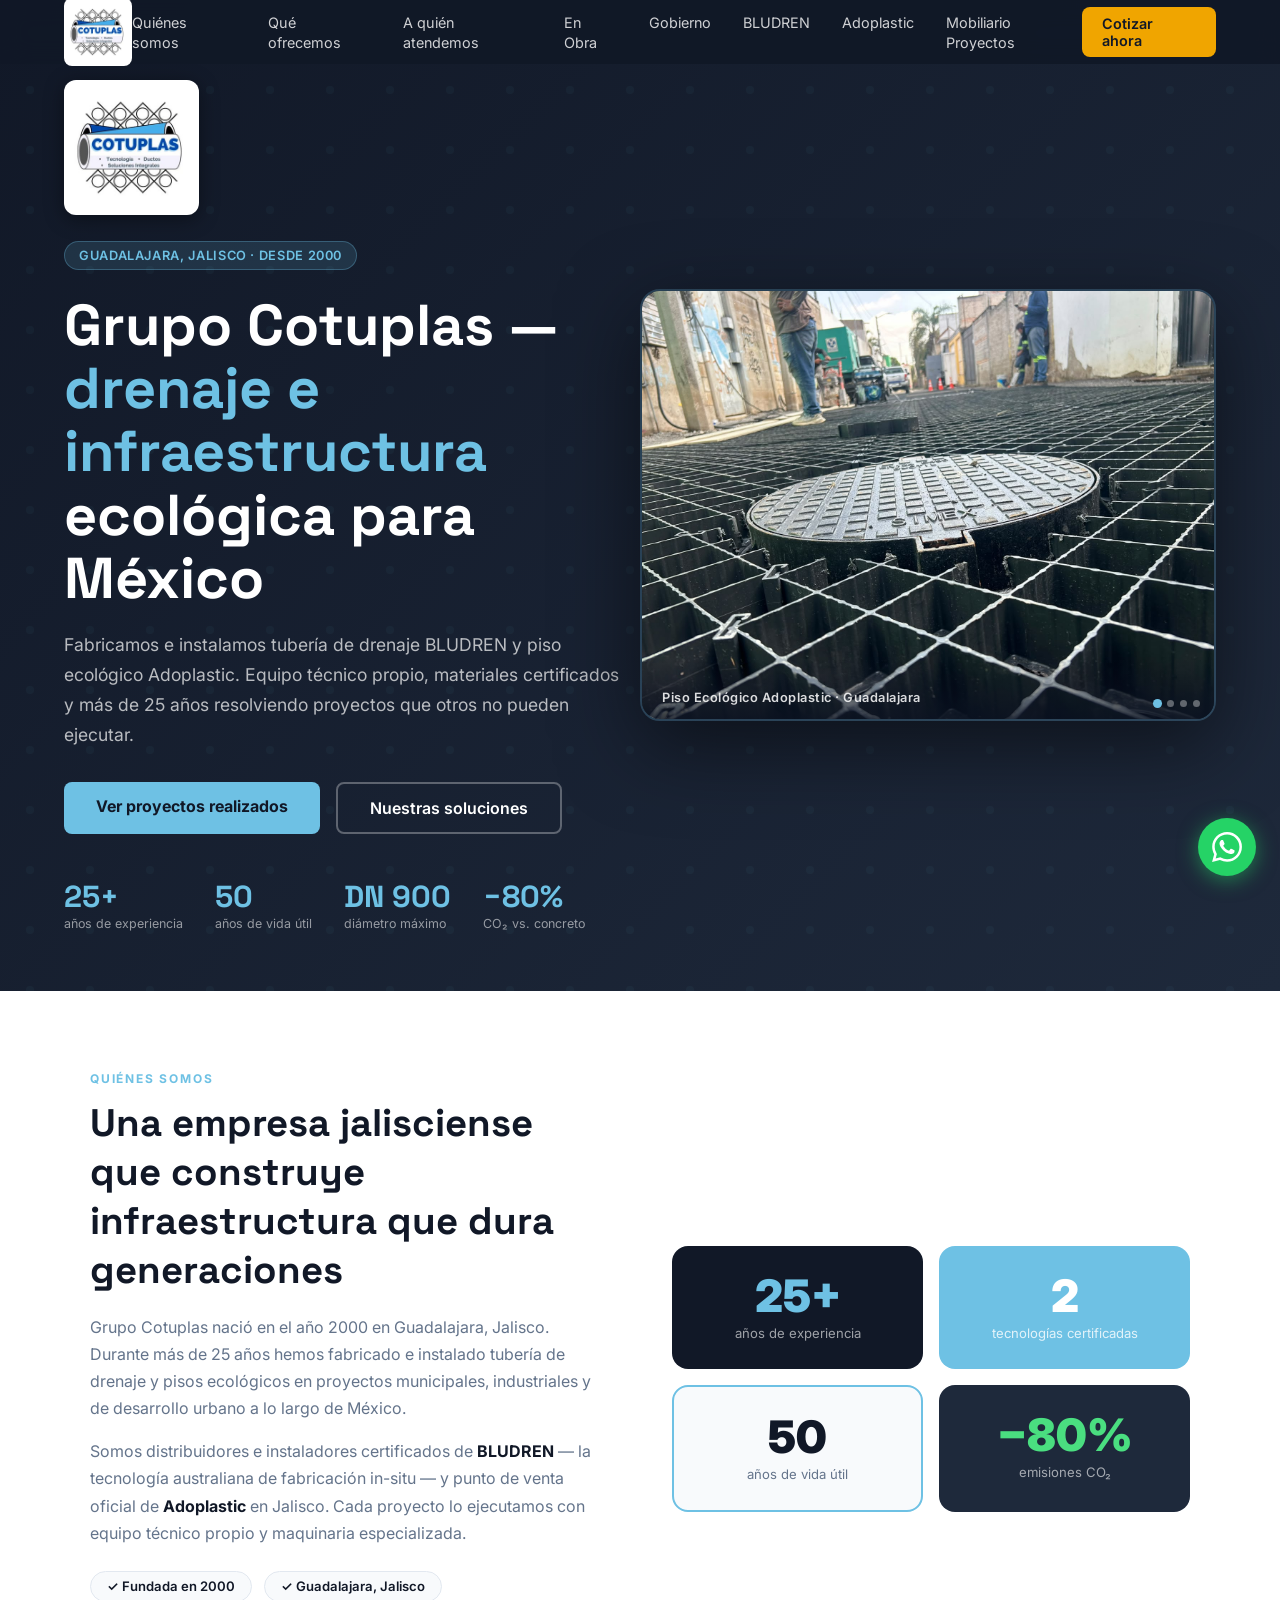
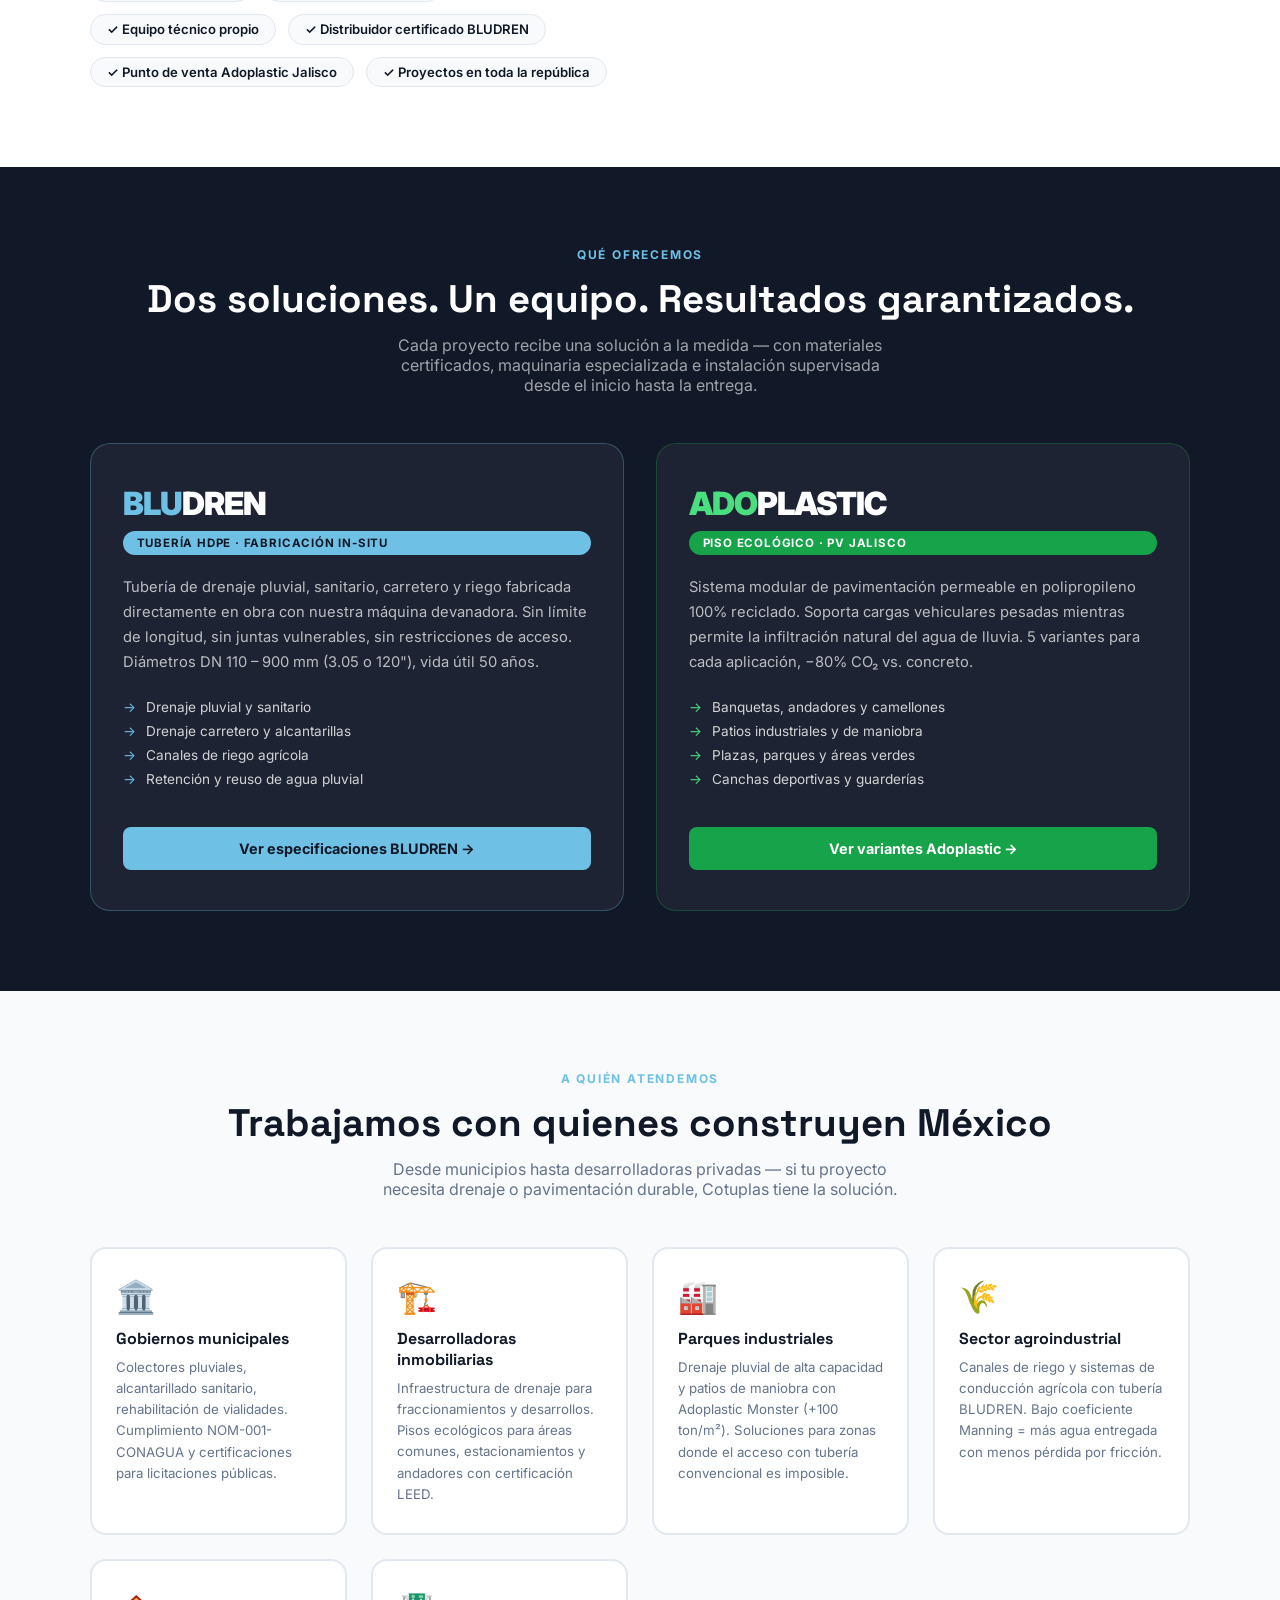
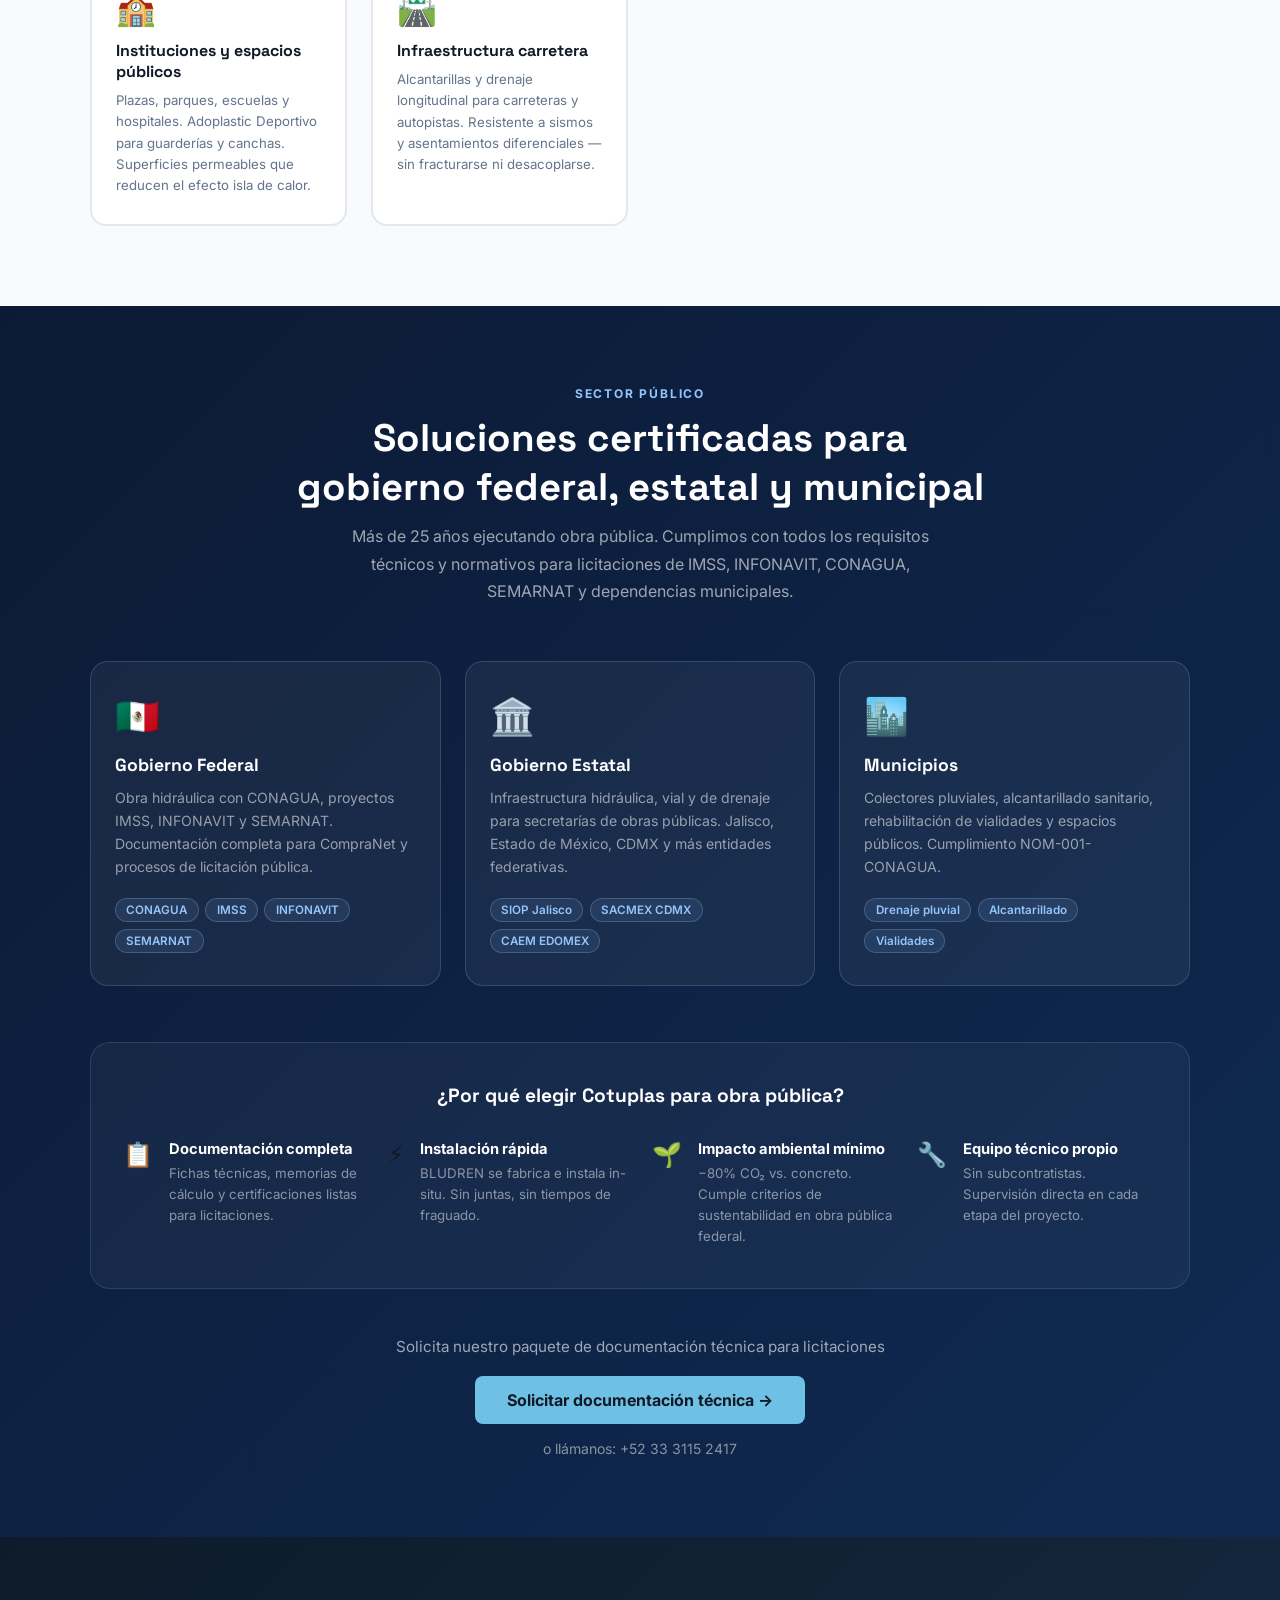
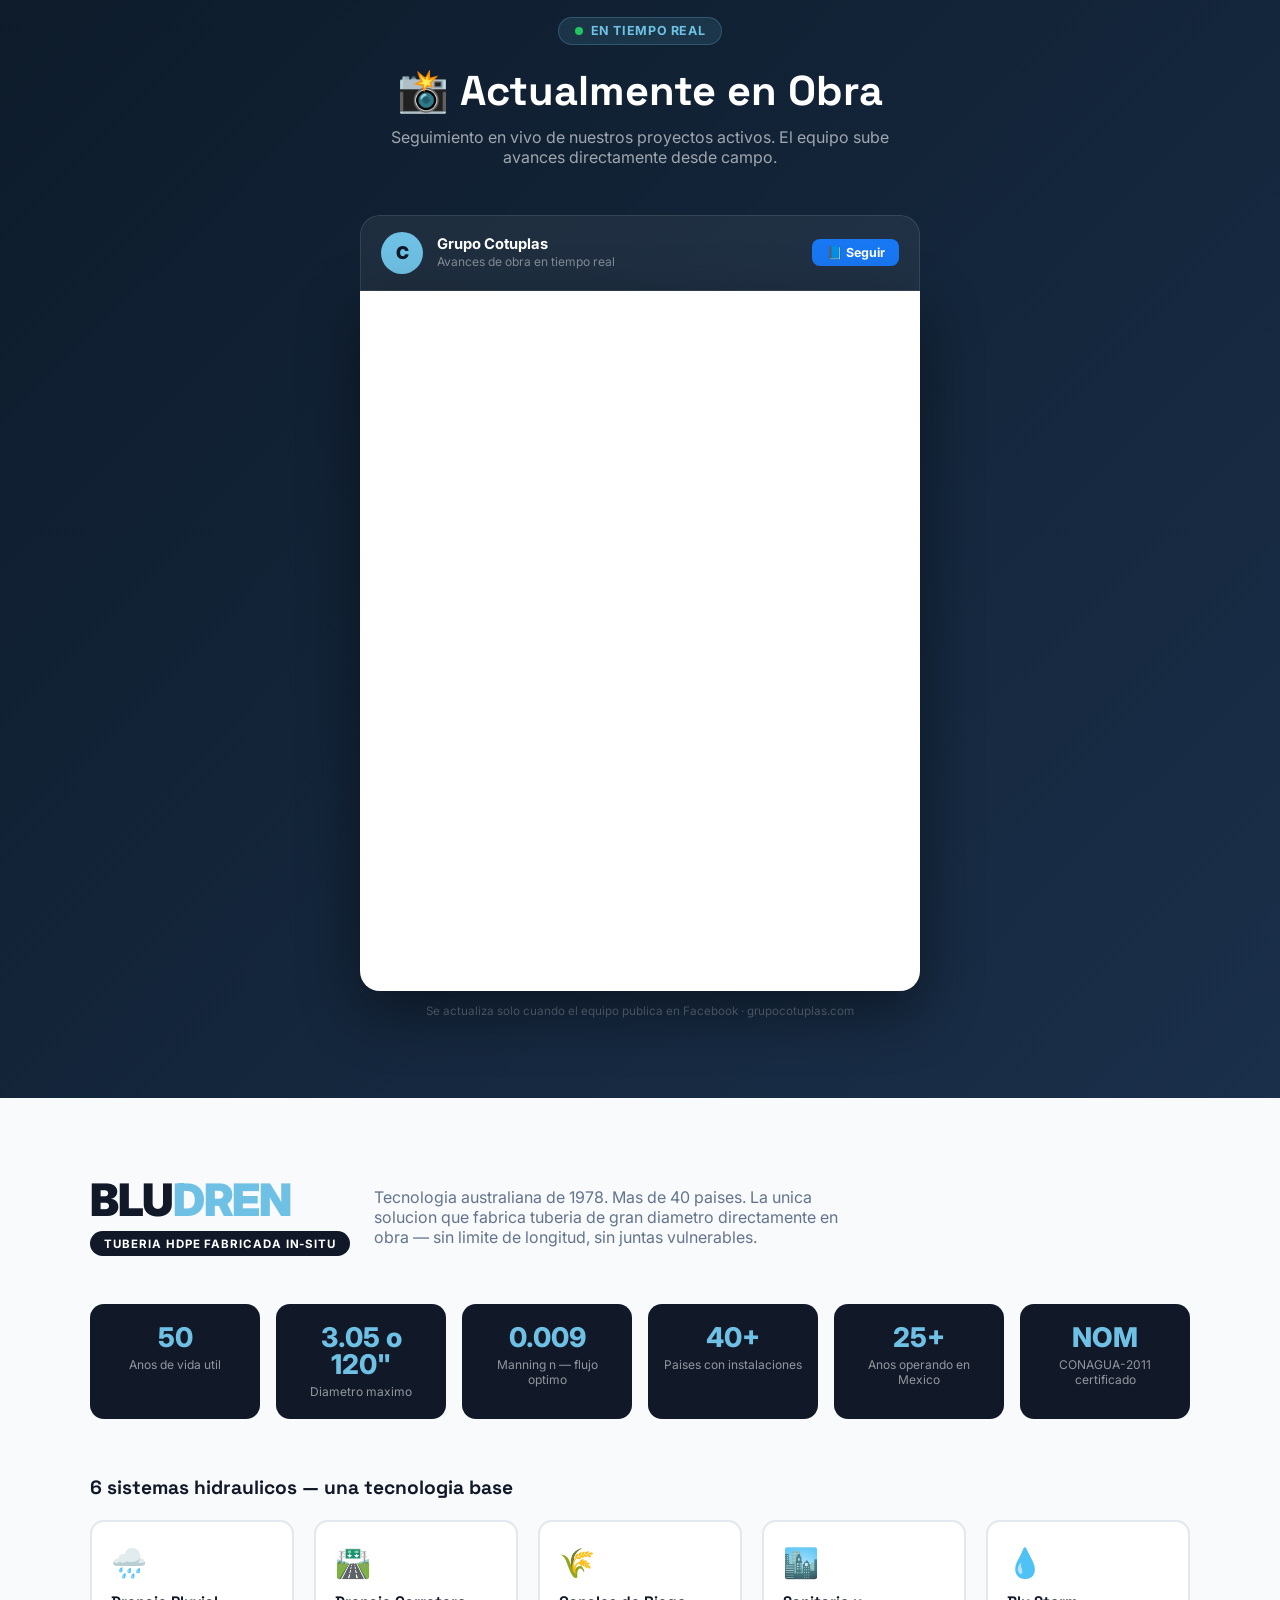
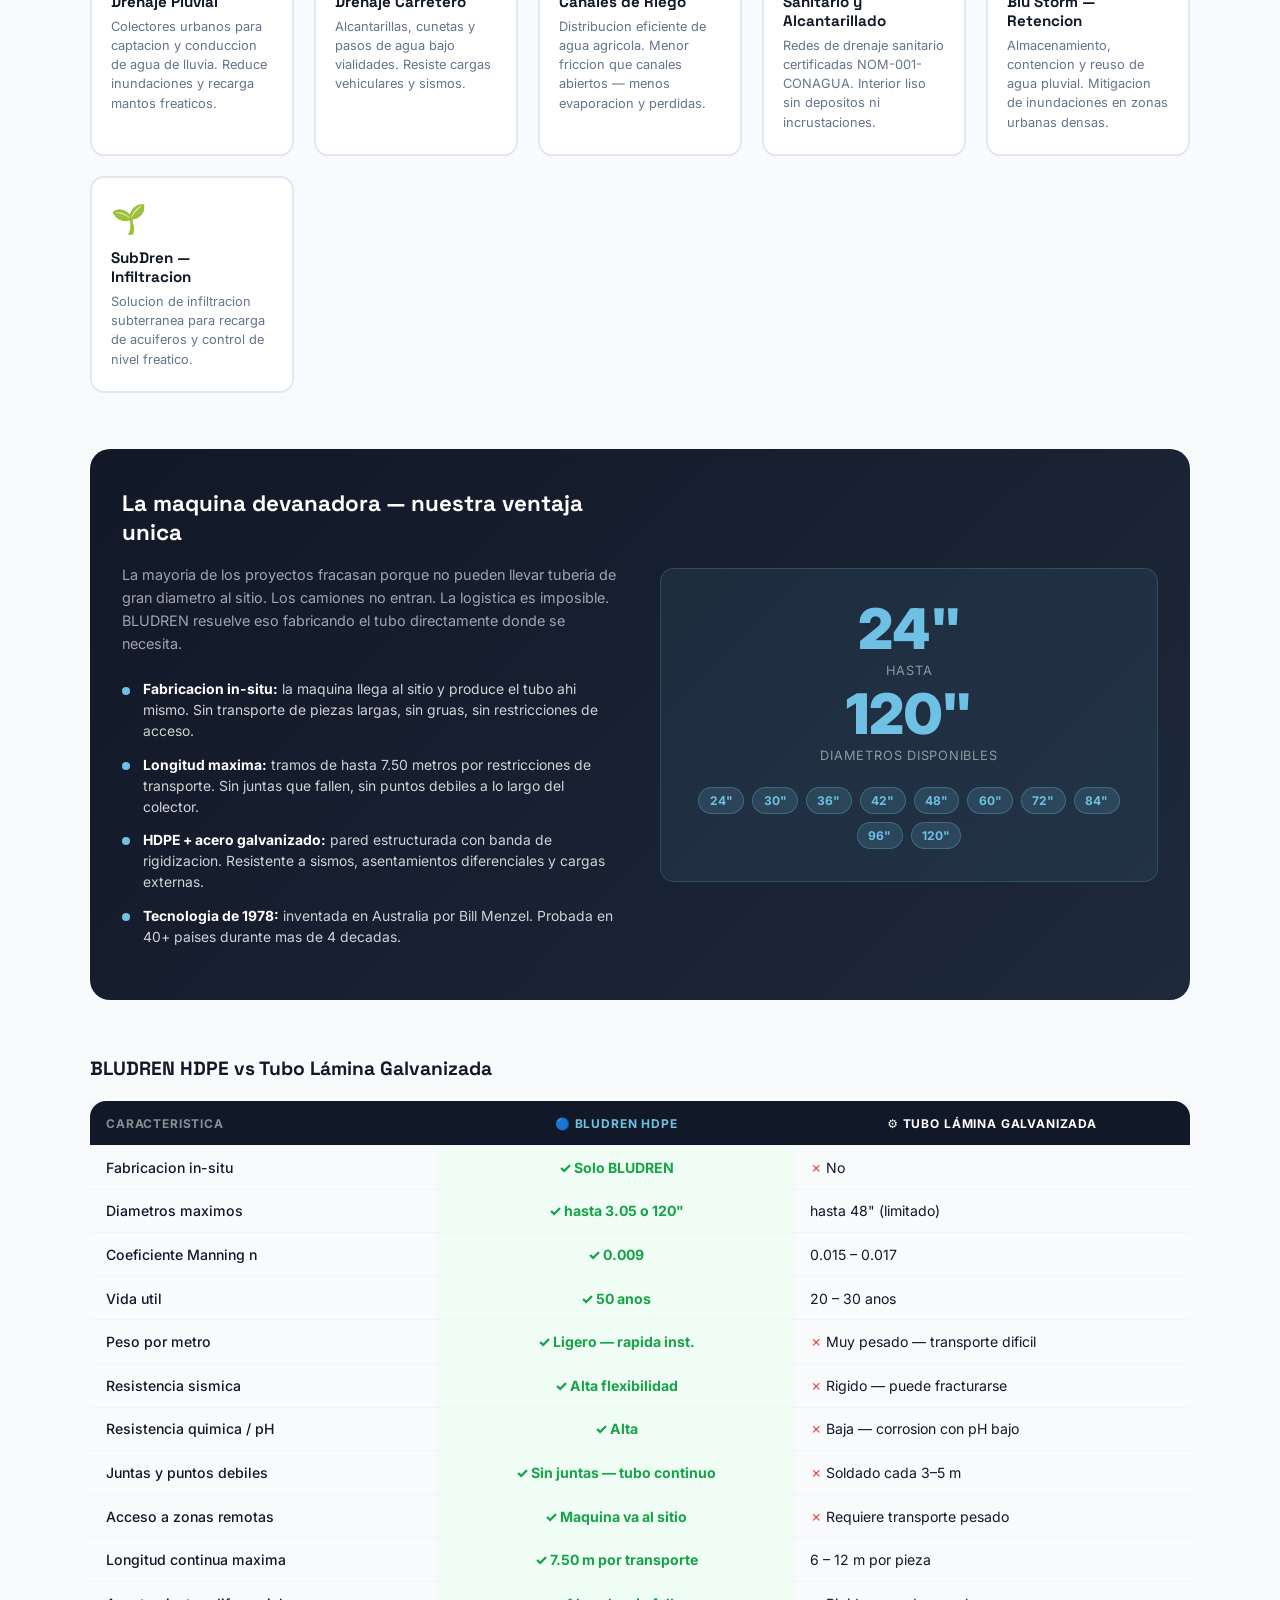
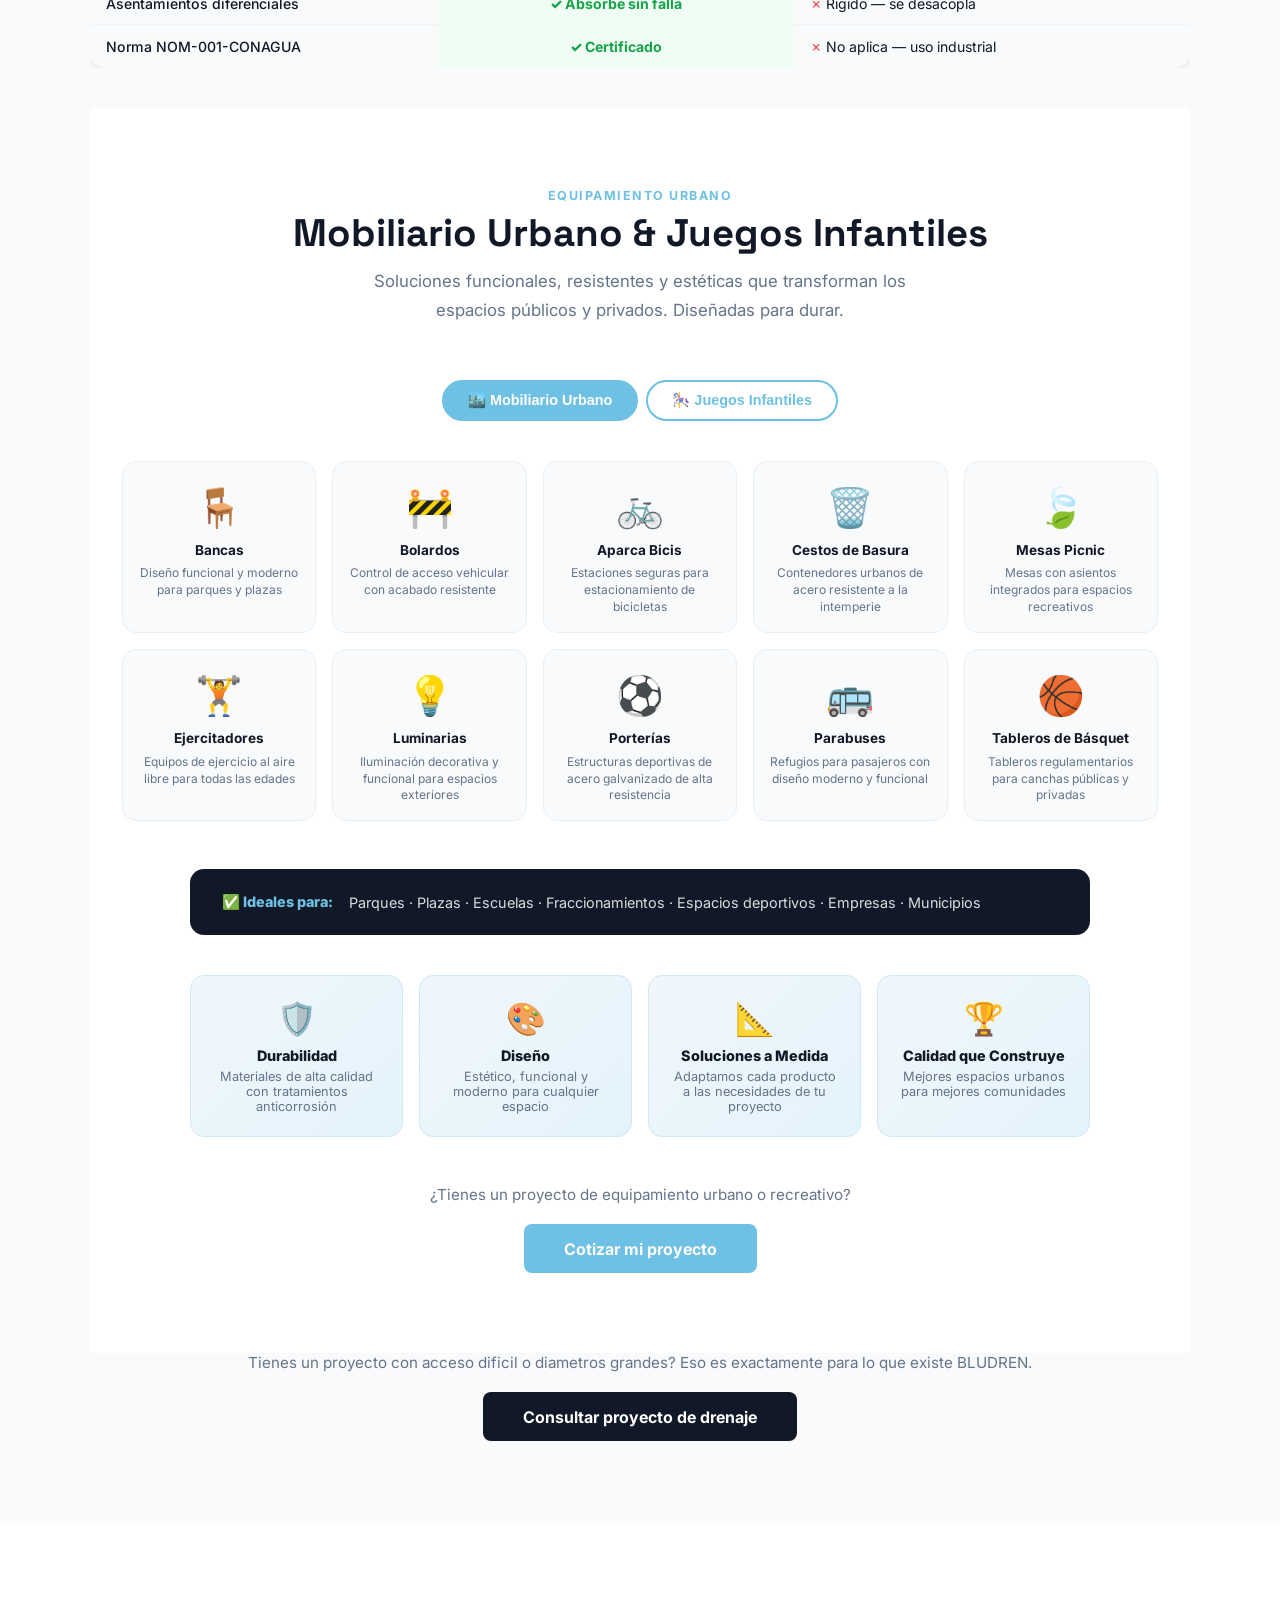
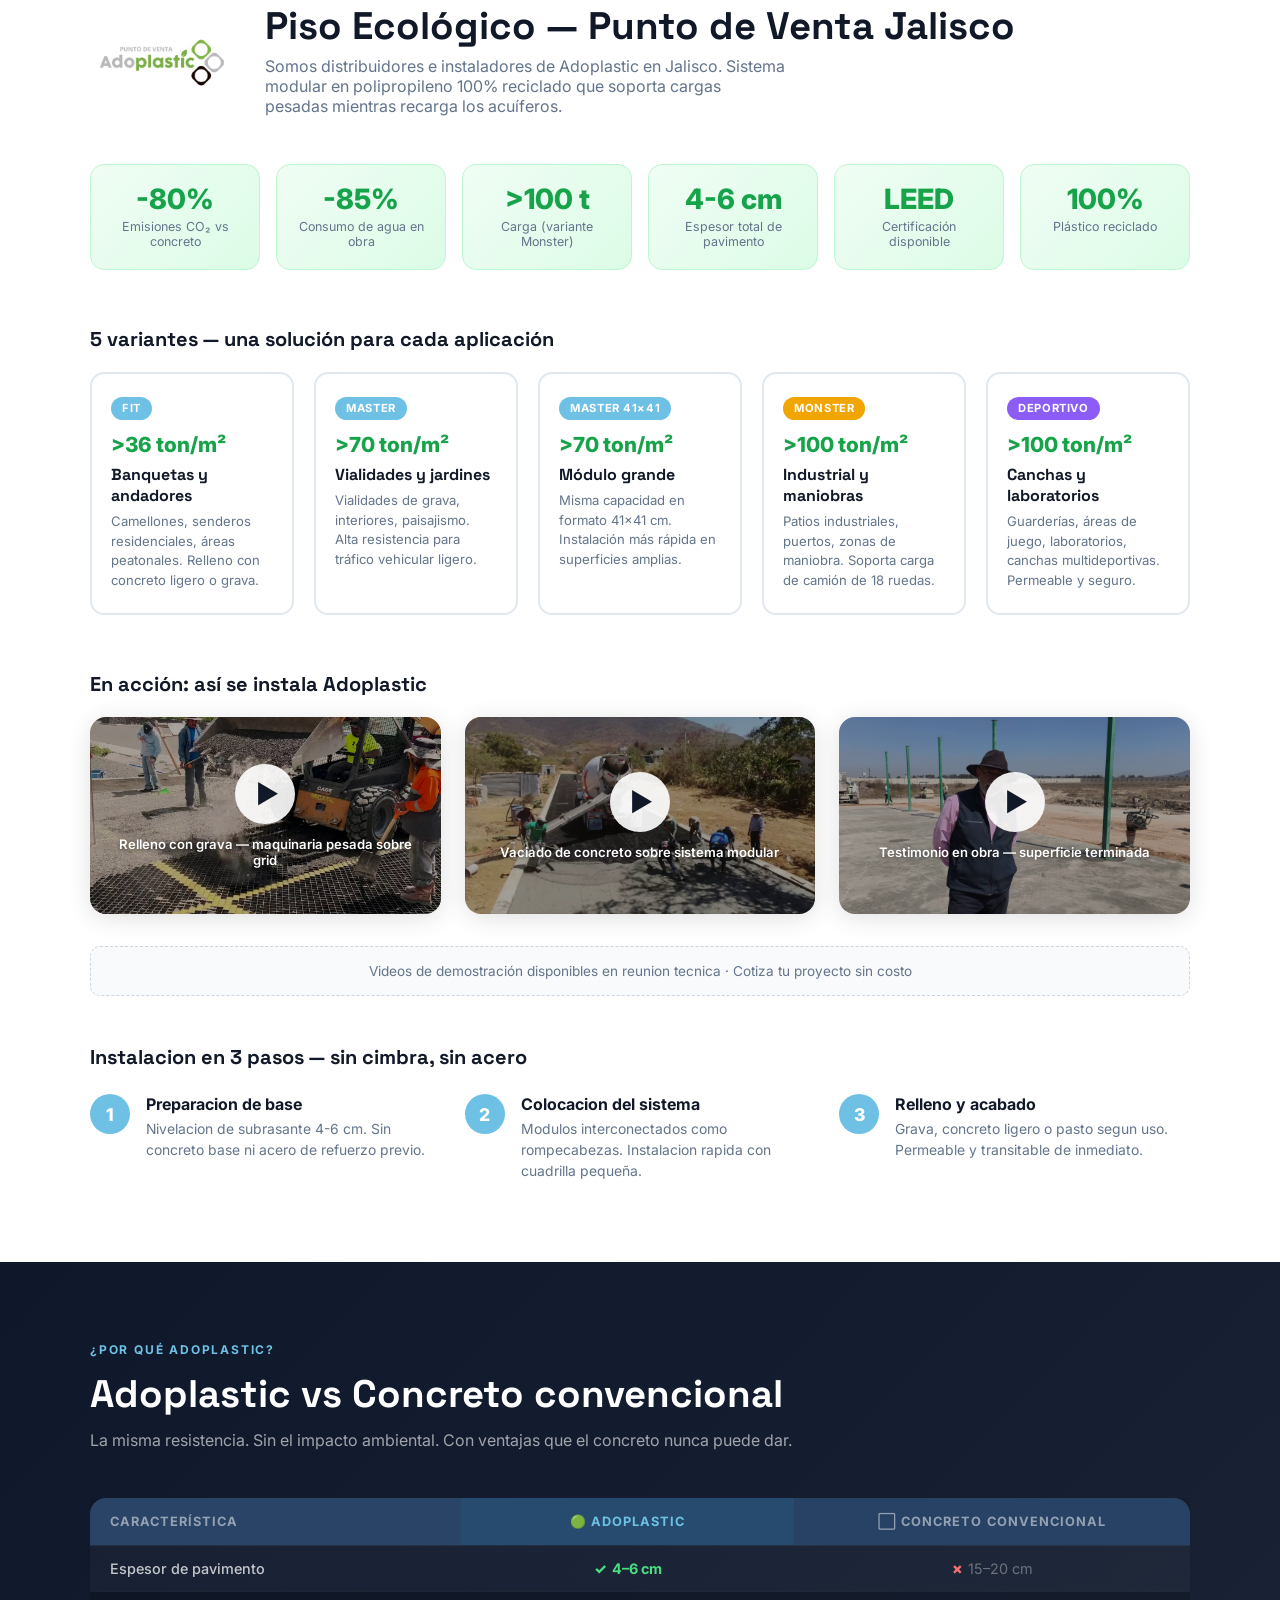
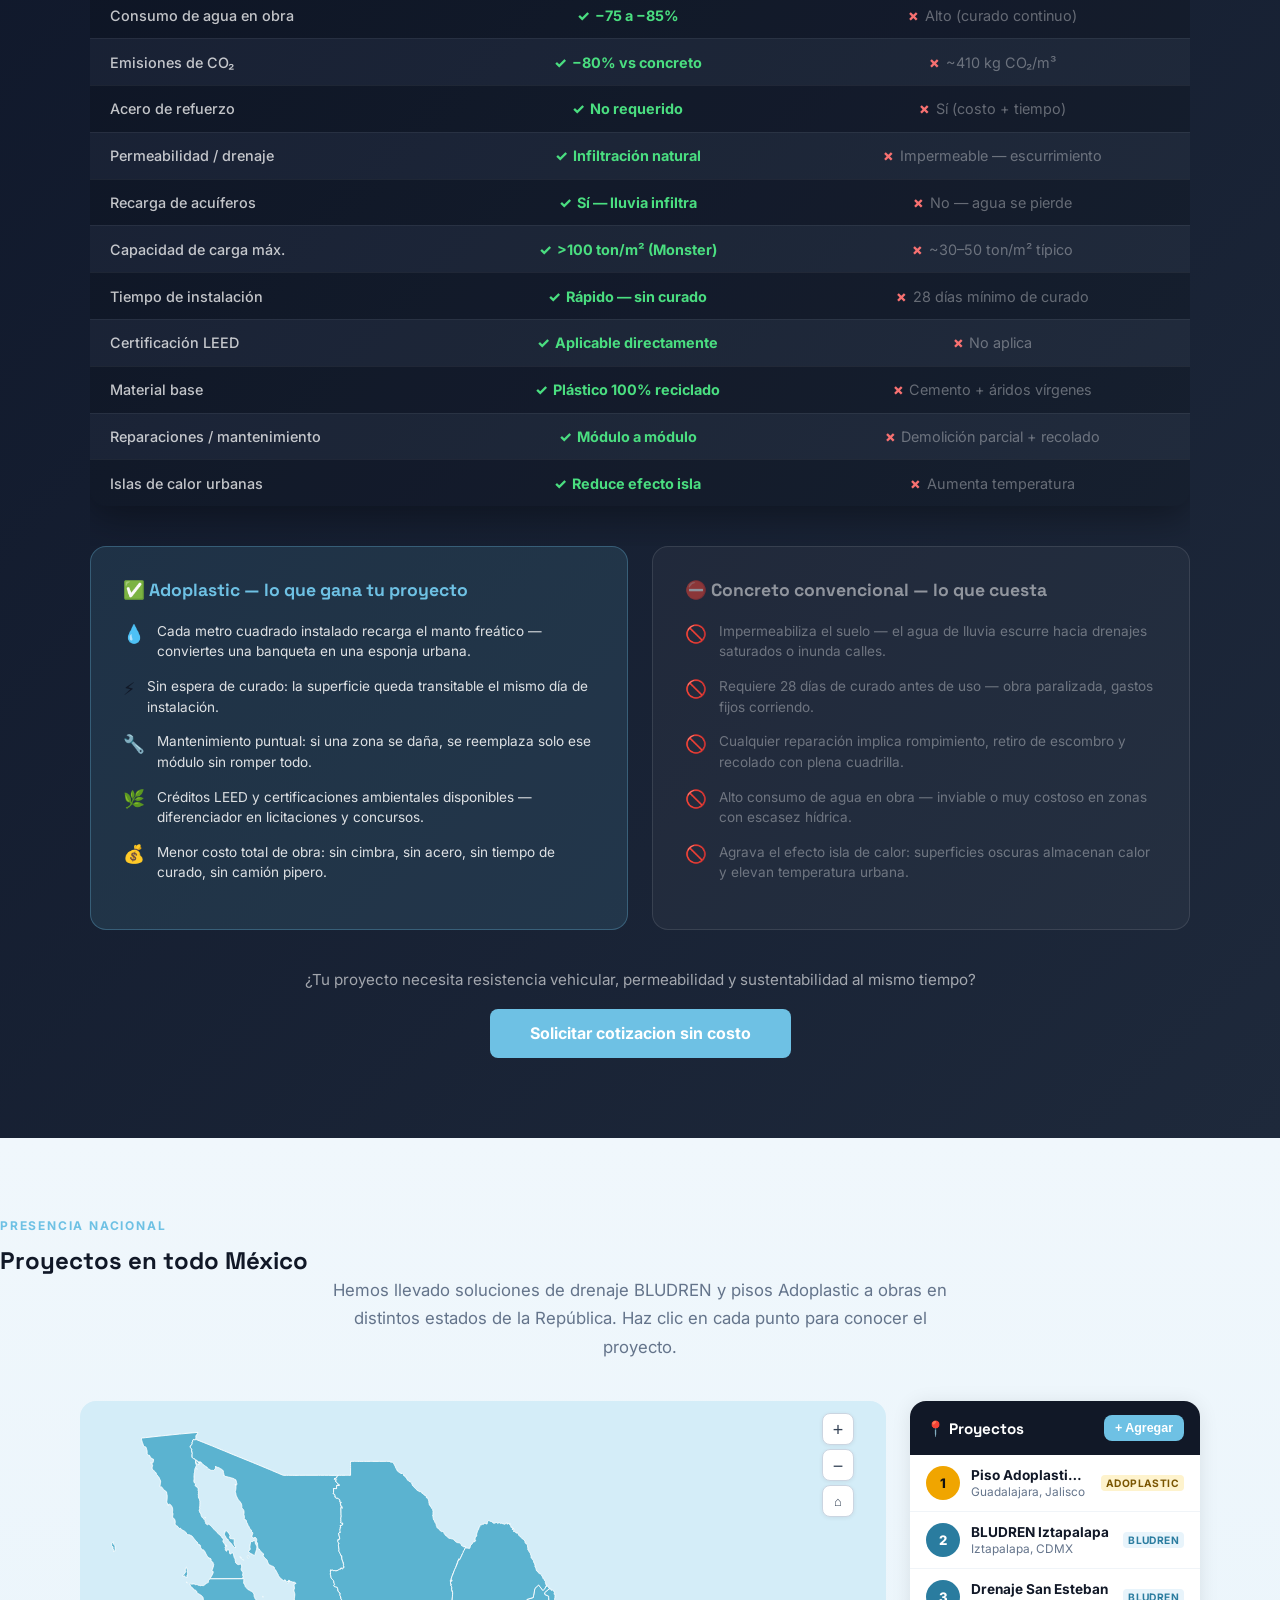
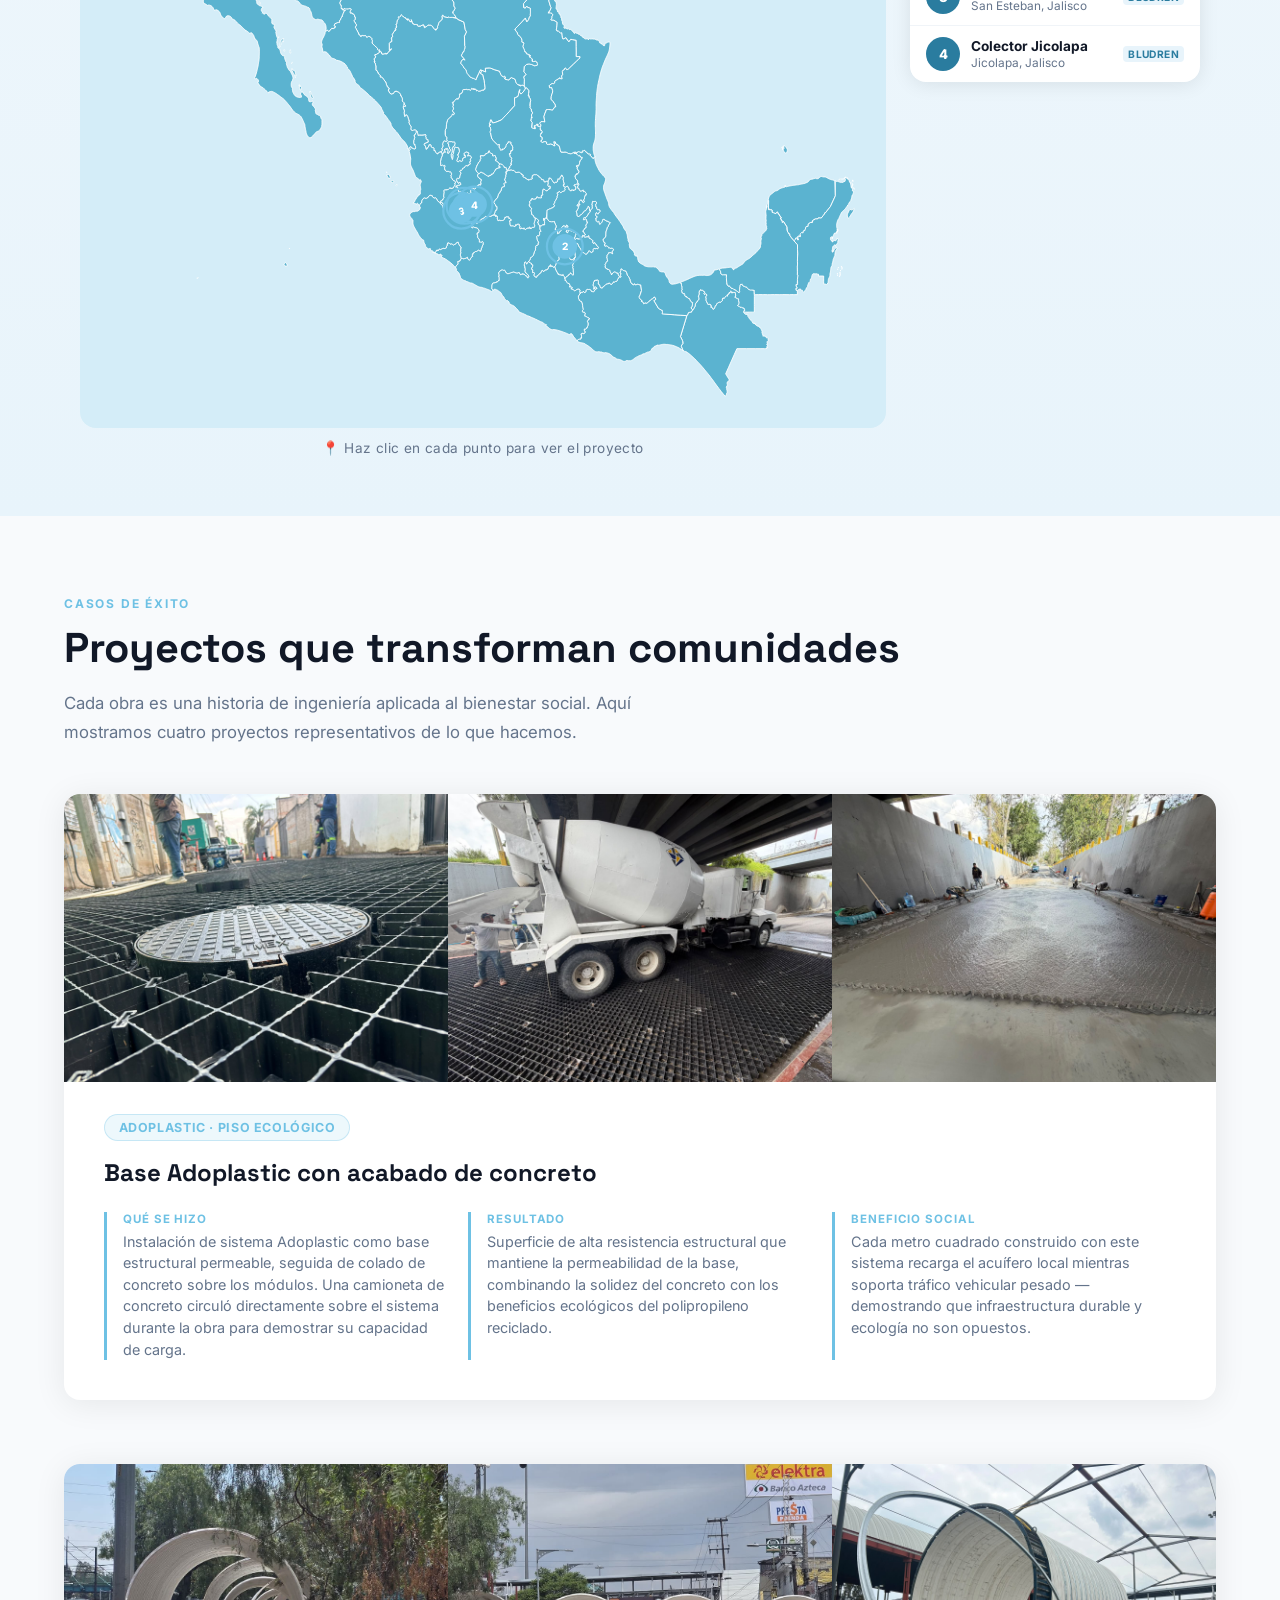
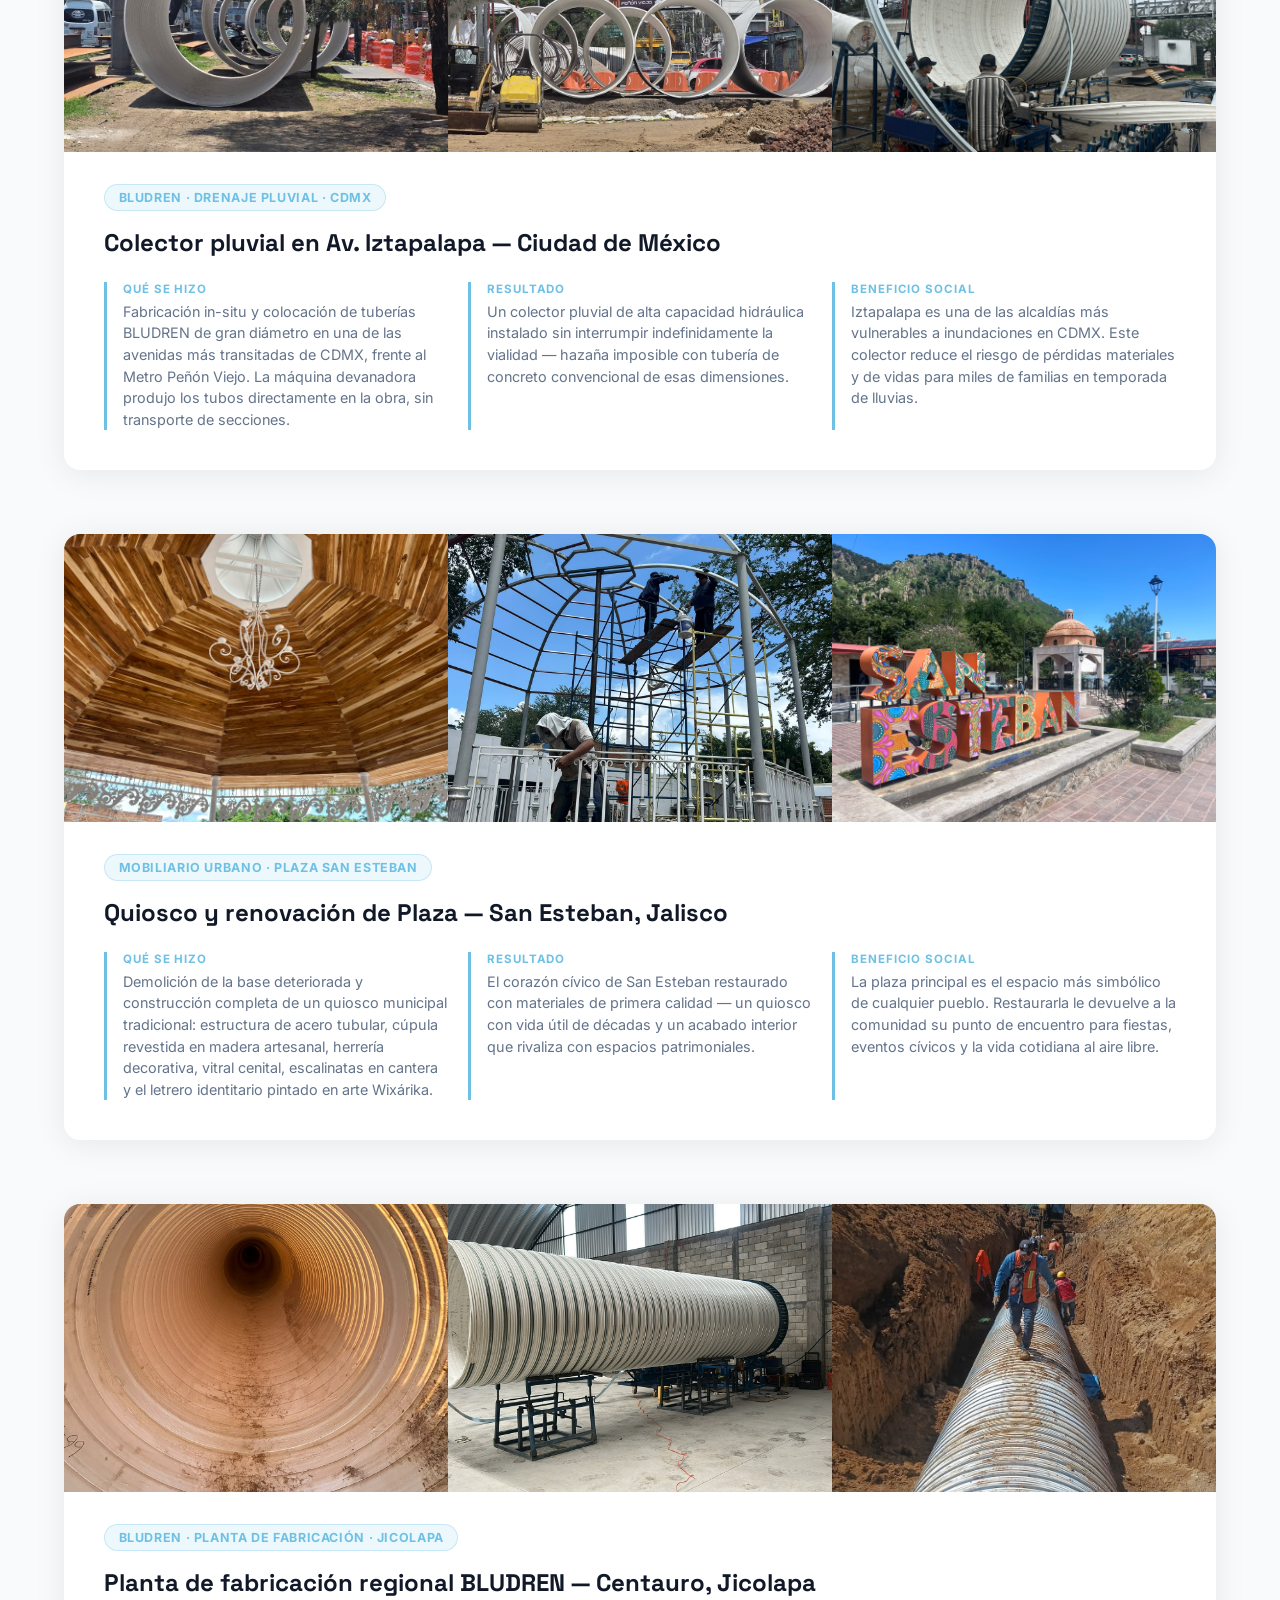
==== index.html @ db21d087 "Update comparison table: BLUDREN HDPE vs Tubo Lámina Galvanizada Replace the previous three-way comp" ====
<!DOCTYPE html>
<html lang="es-MX">
<head>
<meta charset="UTF-8">
<link rel="icon" href="/favicon.svg" type="image/svg+xml">
<meta name="viewport" content="width=device-width, initial-scale=1.0, viewport-fit=cover">
<meta http-equiv="X-UA-Compatible" content="IE=edge">

<!-- ─── SEO ─── -->
<title>Grupo Cotuplas | Fabricante de Tubería HDPE BLUDREN y Piso Adoplastic en México</title>
<meta name="description" content="Fabricante e instalador de tubería BLUDREN HDPE para drenaje pluvial, sanitario y alcantarillado. Piso ecológico Adoplastic con plástico reciclado. 25+ años de experiencia. Guadalajara, Jalisco — atendemos todo México.">
<meta name="author" content="Grupo Cotuplas">
<meta name="robots" content="index, follow, max-image-preview:large, max-snippet:-1">
<link rel="canonical" href="https://grupocotuplas.com">

<!-- ─── Open Graph ─── -->
<meta property="og:type" content="website">
<meta property="og:site_name" content="Grupo Cotuplas">
<meta property="og:url" content="https://grupocotuplas.com">
<meta property="og:title" content="Grupo Cotuplas | BLUDREN HDPE & Adoplastic">
<meta property="og:description" content="Infraestructura plástica de alta calidad para México. Tubería BLUDREN HDPE y piso ecológico Adoplastic. Atendemos gobiernos, constructoras e industria.">
<meta property="og:image" content="https://grupocotuplas.com/og-image.jpg">
<meta property="og:image:width" content="1200">
<meta property="og:image:height" content="630">
<meta property="og:locale" content="es_MX">

<!-- ─── Twitter Card ─── -->
<meta name="twitter:card" content="summary_large_image">
<meta name="twitter:title" content="Grupo Cotuplas | BLUDREN & Adoplastic">
<meta name="twitter:description" content="Infraestructura plástica de alta calidad para México.">
<meta name="twitter:image" content="https://grupocotuplas.com/og-image.jpg">

<!-- ─── PWA / Móvil ─── -->
<meta name="theme-color" content="#111827">
<meta name="apple-mobile-web-app-capable" content="yes">
<meta name="apple-mobile-web-app-status-bar-style" content="black-translucent">
<meta name="apple-mobile-web-app-title" content="Cotuplas">
<meta name="mobile-web-app-capable" content="yes">
<meta name="application-name" content="Cotuplas">

<!-- ─── Schema.org @graph unificado ─── -->
<script type="application/ld+json">
{
  "@context": "https://schema.org",
  "@graph": [
    {
      "@type": ["Organization", "LocalBusiness"],
      "@id": "https://grupocotuplas.com/#organization",
      "name": "Grupo Corporativo Cotuplas",
      "alternateName": "Grupo Cotuplas",
      "legalName": "Grupo Corporativo Cotuplas",
      "description": "Fabricante e instalador de tubería BLUDREN HDPE para drenaje pluvial, sanitario y alcantarillado, y piso ecológico Adoplastic con plástico reciclado. 25+ años atendiendo gobiernos, constructoras e industria en México.",
      "url": "https://grupocotuplas.com",
      "logo": {
        "@type": "ImageObject",
        "url": "https://grupocotuplas.com/img/img_00_1d3a3fff.jpg",
        "width": 200,
        "height": 60
      },
      "image": "https://grupocotuplas.com/img/img_01_1d3a3fff.jpg",
      "telephone": "+523331152417",
      "email": "contacto@grupocotuplas.com",
      "foundingDate": "2000",
      "address": {
        "@type": "PostalAddress",
        "addressLocality": "Guadalajara",
        "addressRegion": "Jalisco",
        "postalCode": "44100",
        "addressCountry": "MX"
      },
      "geo": {
        "@type": "GeoCoordinates",
        "latitude": 20.6597,
        "longitude": -103.3479
      },
      "areaServed": [
        {"@type": "State", "name": "Jalisco", "sameAs": "https://www.wikidata.org/wiki/Q13160"},
        {"@type": "State", "name": "Estado de México", "sameAs": "https://www.wikidata.org/wiki/Q655"},
        {"@type": "City", "name": "Ciudad de México", "sameAs": "https://www.wikidata.org/wiki/Q1489"},
        {"@type": "Country", "name": "México", "sameAs": "https://www.wikidata.org/wiki/Q96"}
      ],
      "hasOfferCatalog": {
        "@type": "OfferCatalog",
        "name": "Productos de infraestructura plástica",
        "itemListElement": [
          {"@type": "Offer", "itemOffered": {"@type": "Product", "name": "Tubería BLUDREN HDPE", "description": "Tubería de polietileno de alta densidad para drenaje pluvial y sanitario"}},
          {"@type": "Offer", "itemOffered": {"@type": "Product", "name": "Piso Ecológico Adoplastic", "description": "Piso modular de plástico reciclado para vialidades y áreas peatonales"}}
        ]
      },
      "sameAs": [
        "https://www.facebook.com/grupocotuplas"
      ]
    },
    {
      "@type": "WebSite",
      "@id": "https://grupocotuplas.com/#website",
      "url": "https://grupocotuplas.com",
      "name": "Grupo Cotuplas",
      "description": "Tubería BLUDREN HDPE y piso ecológico Adoplastic para drenaje e infraestructura en México.",
      "inLanguage": "es-MX",
      "publisher": {"@id": "https://grupocotuplas.com/#organization"},
      "dateModified": "2026-09-21"
    }
  ]
}
</script>

<!-- ─── Google Fonts ─── -->


<style>
  :root {
    --brand:#6ec1e4; --dark:#111827; --slate:#1e293b;
    --gold:#f0a500; --bg:#f8fafc; --muted:#64748b;
    --radius:12px;
  }
  *, *::before, *::after { box-sizing:border-box; margin:0; padding:0; }
  html { scroll-behavior:smooth; }
  body {
    font-family:'Inter',system-ui,sans-serif;
    background:var(--bg); color:var(--dark);
    overflow-x:hidden;
  }
  h1,h2,h3,h4 { font-family:'Space Grotesk',sans-serif; }

  /* NAV */
  nav {
    position:fixed; top:0; left:0; right:0; z-index:100;
    background:rgba(17,24,39,.92); backdrop-filter:blur(12px);
    display:flex; align-items:center; justify-content:space-between;
    padding:0 5vw; height:64px;
  }
  .nav-logo {
    display:flex; align-items:center; text-decoration:none; flex-shrink:0;
  }
  .nav-logo img { height:68px; width:auto; display:block; border-radius:8px; }
  .nav-links { display:flex; gap:2rem; list-style:none; }
  .nav-links a { color:rgba(255,255,255,.8); text-decoration:none; font-size:.9rem; transition:color .2s; }
  .nav-links a:hover { color:var(--brand); }
  .nav-cta {
    background:var(--gold); color:var(--dark); padding:.5rem 1.25rem;
    border-radius:8px; font-weight:600; font-size:.9rem;
    text-decoration:none; transition:opacity .2s;
  }
  .nav-cta:hover { opacity:.85; }
  
  /* HAMBURGER MENU */
  .hamburger {
    display: none;
    flex-direction: column;
    gap: 5px;
    cursor: pointer;
    padding: 8px;
    background: none;
    border: none;
    z-index: 110;
  }
  .hamburger span {
    display: block; width: 24px; height: 2px;
    background: #fff; border-radius: 2px;
    transition: transform .25s, opacity .25s;
  }
  .hamburger.open span:nth-child(1) { transform: translateY(7px) rotate(45deg); }
  .hamburger.open span:nth-child(2) { opacity: 0; }
  .hamburger.open span:nth-child(3) { transform: translateY(-7px) rotate(-45deg); }
  @media(max-width:768px){
    .hamburger { display: flex; }
    .nav-links {
      display: flex !important;
      flex-direction: column;
      position: fixed;
      top: 64px; left: 0; right: 0;
      background: rgba(17,24,39,.98);
      padding: 1.5rem 5vw 2rem;
      gap: 0;
      transform: translateY(-110%);
      transition: transform .3s ease;
      z-index: 99;
    }
    .nav-links.open { transform: translateY(0); }
    .nav-links li { border-bottom: 1px solid rgba(255,255,255,.08); }
    .nav-links a { display: block; padding: .9rem 0; font-size: 1.05rem; }
    .nav-cta { display: none; }
  }


  /* HERO */
  .hero {
    min-height:100vh; display:flex; align-items:center;
    background:linear-gradient(135deg,var(--dark) 0%,var(--slate) 100%);
    padding:80px 5vw 60px;
    position:relative; overflow:hidden;
  }
  .hero::before {
    content:''; position:absolute; inset:0;
    background:url("data:image/svg+xml,%3Csvg width='60' height='60' viewBox='0 0 60 60' xmlns='http://www.w3.org/2000/svg'%3E%3Cg fill='none' fill-rule='evenodd'%3E%3Cg fill='%236ec1e4' fill-opacity='0.04'%3E%3Ccircle cx='30' cy='30' r='4'/%3E%3C/g%3E%3C/g%3E%3C/svg%3E");
    pointer-events:none;
  }
  .hero-content { position:relative; max-width:700px; }
  .hero-badge {
    display:inline-flex; align-items:center; gap:.5rem;
    background:rgba(110,193,228,.15); border:1px solid rgba(110,193,228,.3);
    color:var(--brand); padding:.375rem .875rem; border-radius:100px;
    font-size:.8rem; font-weight:600; margin-bottom:1.5rem; letter-spacing:.05em;
    text-transform:uppercase;
  }
  .hero h1 {
    font-size:clamp(2.4rem,5vw,3.6rem); font-weight:800;
    color:#fff; line-height:1.1; margin-bottom:1.25rem;
  }
  .hero h1 span { color:var(--brand); }
  .hero p {
    color:rgba(255,255,255,.7); font-size:1.1rem; line-height:1.7;
    margin-bottom:2rem; max-width:560px;
  }
  .hero-btns { display:flex; gap:1rem; flex-wrap:wrap; }
  .btn-primary {
    background:var(--brand); color:var(--dark); padding:.875rem 2rem;
    border-radius:8px; font-weight:700; text-decoration:none;
    font-size:1rem; transition:transform .2s, box-shadow .2s;
    display:inline-block;
  }
  .btn-primary:hover { transform:translateY(-2px); box-shadow:0 8px 24px rgba(110,193,228,.4); }
  .btn-outline {
    border:2px solid rgba(255,255,255,.3); color:#fff;
    padding:.875rem 2rem; border-radius:8px; font-weight:600;
    text-decoration:none; font-size:1rem; transition:border-color .2s;
    display:inline-block;
  }
  .btn-outline:hover { border-color:var(--brand); }
  .hero-stats {
    display:flex; gap:2.5rem; margin-top:3rem; flex-wrap:wrap;
  }
  .stat { text-align:left; }
  .stat-num {
    font-family:'Space Grotesk',sans-serif; font-size:2rem;
    font-weight:800; color:var(--brand);
  }
  .stat-label { color:rgba(255,255,255,.6); font-size:.85rem; margin-top:.2rem; }

  /* SECTIONS */
  section { padding:80px 5vw; }
  .section-label {
    font-size:.75rem; font-weight:700; letter-spacing:.15em;
    text-transform:uppercase; color:var(--brand); margin-bottom:.75rem;
  }
  .section-title {
    font-size:clamp(1.8rem,3.5vw,2.6rem); font-weight:800;
    color:var(--dark); line-height:1.2; margin-bottom:1rem;
  }
  .section-sub {
    color:var(--muted); font-size:1.05rem; line-height:1.7;
    max-width:600px; margin-bottom:3rem;
  }

  /* PROBLEMAS */
  .problema-grid {
    display:grid; grid-template-columns:repeat(auto-fit,minmax(260px,1fr));
    gap:1.5rem; margin-top:3rem;
  }
  .problema-card {
    background:#fff; border-radius:var(--radius); padding:2rem;
    border-left:4px solid var(--brand);
    box-shadow:0 2px 16px rgba(0,0,0,.06);
  }
  .problema-icon { font-size:2rem; margin-bottom:1rem; }
  .problema-card h3 { font-size:1.1rem; font-weight:700; margin-bottom:.5rem; }
  .problema-card p { color:var(--muted); font-size:.95rem; line-height:1.6; }

  /* PRODUCTOS */
  .productos-bg { background:var(--dark); }
  .productos-bg .section-title { color:#fff; }
  .productos-bg .section-sub { color:rgba(255,255,255,.6); }
  .productos-bg .section-label { color:var(--brand); }
  .prod-grid {
    display:grid; grid-template-columns:repeat(auto-fit,minmax(320px,1fr));
    gap:2rem; margin-top:2rem;
  }
  .prod-card {
    background:rgba(255,255,255,.05); border:1px solid rgba(255,255,255,.1);
    border-radius:var(--radius); padding:2rem; transition:border-color .3s;
  }
  .prod-card:hover { border-color:var(--brand); }
  .prod-icon {
    width:56px; height:56px; border-radius:12px;
    background:rgba(110,193,228,.15); display:flex;
    align-items:center; justify-content:center;
    font-size:1.75rem; margin-bottom:1.25rem;
  }
  .prod-card h3 { color:#fff; font-size:1.25rem; font-weight:700; margin-bottom:.5rem; }
  .prod-card p { color:rgba(255,255,255,.6); font-size:.95rem; line-height:1.6; margin-bottom:1.25rem; }
  .prod-specs { list-style:none; display:flex; flex-direction:column; gap:.4rem; }
  .prod-specs li {
    color:rgba(255,255,255,.75); font-size:.85rem;
    display:flex; align-items:center; gap:.5rem;
  }
  .prod-specs li::before { content:'→'; color:var(--brand); font-weight:700; flex-shrink:0; }
  .prod-tag {
    display:inline-block; margin-top:1.25rem;
    background:rgba(240,165,0,.15); color:var(--gold);
    border:1px solid rgba(240,165,0,.3); padding:.3rem .75rem;
    border-radius:100px; font-size:.78rem; font-weight:600;
  }

  /* PROYECTOS */
  .proyecto-card {
    background:#fff; border-radius:16px;
    box-shadow:0 4px 32px rgba(0,0,0,.08);
    overflow:hidden; margin-bottom:4rem;
  }
  .proyecto-card:last-child { margin-bottom:0; }
  .proyecto-photos {
    display:grid; grid-template-columns:repeat(3,1fr);
    gap:0;
  }
  .proyecto-photos img {
    width:100%; aspect-ratio:4/3; object-fit:cover; display:block;
    transition:transform .4s;
  }
  .proyecto-photos img:hover { transform:scale(1.03); }
  .proyecto-photos { overflow:hidden; }
  .proyecto-body { padding:2rem 2.5rem 2.5rem; }
  .proyecto-tag {
    display:inline-block; margin-bottom:1rem;
    background:rgba(110,193,228,.12); color:var(--brand);
    border:1px solid rgba(110,193,228,.3); padding:.3rem .85rem;
    border-radius:100px; font-size:.78rem; font-weight:700;
    letter-spacing:.05em; text-transform:uppercase;
  }
  .proyecto-body h3 {
    font-size:1.5rem; font-weight:800; margin-bottom:.75rem; color:var(--dark);
  }
  .proyecto-resumen {
    display:grid; grid-template-columns:repeat(auto-fit,minmax(200px,1fr));
    gap:1.25rem; margin-top:1.5rem;
  }
  .resumen-item { border-left:3px solid var(--brand); padding-left:1rem; }
  .resumen-item strong {
    display:block; font-size:.72rem; font-weight:700;
    text-transform:uppercase; letter-spacing:.08em;
    color:var(--brand); margin-bottom:.3rem;
  }
  .resumen-item p { font-size:.9rem; color:var(--muted); line-height:1.5; }

  /* BLUDREN */
  .bludren-section {
    background:linear-gradient(135deg,var(--slate),var(--dark));
    padding:80px 5vw;
  }
  .bludren-inner {
    display:grid; grid-template-columns:1fr 1fr;
    gap:4rem; align-items:center;
    max-width:1100px; margin:0 auto;
  }
  .bludren-inner h2 { color:#fff; font-size:clamp(1.8rem,3vw,2.4rem); margin-bottom:1rem; }
  .bludren-inner p { color:rgba(255,255,255,.7); line-height:1.7; margin-bottom:1rem; }
  .bludren-pills { display:flex; flex-wrap:wrap; gap:.5rem; margin-top:1.5rem; }
  .pill {
    background:rgba(110,193,228,.15); color:var(--brand);
    border:1px solid rgba(110,193,228,.3); padding:.35rem .85rem;
    border-radius:100px; font-size:.82rem; font-weight:600;
  }
  @media(max-width:768px){
    .bludren-inner { grid-template-columns:1fr; gap:2rem; }
    .proyecto-photos { grid-template-columns:1fr; }
    .proyecto-photos img { aspect-ratio:16/9; }
  }

  /* CTA */
  .cta-section {
    background:linear-gradient(135deg,var(--brand) 0%,#3a9fc4 100%);
    padding:80px 5vw; text-align:center;
  }
  .cta-section h2 { color:var(--dark); font-size:clamp(1.8rem,3.5vw,2.6rem); font-weight:800; margin-bottom:1rem; }
  .cta-section p { color:rgba(17,24,39,.7); font-size:1.1rem; max-width:560px; margin:0 auto 2rem; }
  .btn-dark {
    background:var(--dark); color:#fff; padding:1rem 2.5rem;
    border-radius:8px; font-weight:700; text-decoration:none;
    font-size:1.05rem; transition:transform .2s;
    display:inline-block;
  }
  .btn-dark:hover { transform:translateY(-2px); }

  /* FOOTER */
  footer {
    background:var(--dark); color:rgba(255,255,255,.5);
    padding:2rem 5vw; text-align:center; font-size:.88rem;
  }
  footer a { color:var(--brand); text-decoration:none; }

  /* ANIMATIONS */
  [data-a] { opacity:0; transform:translateY(24px); transition:opacity .5s ease-out,transform .5s ease-out; }
  [data-a].vis { opacity:1; transform:none; }

  /* ── Adoplastic Brand Section ── */
  .ado-section { background:#fff; padding:5rem 2rem; }
  .ado-header { display:flex; align-items:center; gap:2rem; margin-bottom:3rem; flex-wrap:wrap; }
  .ado-logo { height:72px; }
  .ado-header-text h2 { font-size:clamp(1.6rem,3vw,2.4rem); font-weight:700; color:var(--dark); margin:0 0 .4rem; }
  .ado-header-text p { color:var(--muted); font-size:1rem; margin:0; max-width:52ch; }
  .ado-stats { display:grid; grid-template-columns:repeat(auto-fit,minmax(160px,1fr));
    gap:1rem; margin-bottom:3.5rem; }
  .ado-stat { background:linear-gradient(135deg,#f0fdf4,#dcfce7); border-radius:14px;
    padding:1.25rem 1rem; text-align:center; border:1px solid #bbf7d0; }
  .ado-stat strong { display:block; font-size:1.75rem; font-weight:800;
    color:#16a34a; line-height:1; }
  .ado-stat span { font-size:.78rem; color:var(--muted); margin-top:.35rem; display:block; }
  .ado-variants { display:grid; grid-template-columns:repeat(auto-fit,minmax(190px,1fr));
    gap:1.25rem; margin-bottom:3.5rem; }
  .ado-variant { border:2px solid #e2e8f0; border-radius:14px; padding:1.4rem 1.2rem;
    transition:border-color .25s, box-shadow .25s; cursor:default; }
  .ado-variant:hover { border-color:var(--brand); box-shadow:0 4px 20px rgba(110,193,228,.2); }
  .ado-variant-badge { display:inline-block; background:var(--brand); color:#fff;
    font-size:.7rem; font-weight:700; padding:.3rem .7rem; border-radius:20px;
    letter-spacing:.05em; margin-bottom:.75rem; }
  .ado-variant h4 { font-size:1rem; font-weight:700; color:var(--dark); margin:0 0 .4rem; }
  .ado-variant .cap { font-size:1.3rem; font-weight:800; color:#16a34a; margin-bottom:.4rem; }
  .ado-variant p { font-size:.82rem; color:var(--muted); margin:0; line-height:1.5; }
  .ado-videos { display:grid; grid-template-columns:repeat(auto-fit,minmax(280px,1fr));
    gap:1.5rem; margin-bottom:2rem; }
  .ado-video-thumb { position:relative; border-radius:16px; overflow:hidden;
    box-shadow:0 4px 24px rgba(0,0,0,.12); cursor:pointer; aspect-ratio:16/9; }
  .ado-video-thumb img { width:100%; height:100%; object-fit:cover; display:block;
    transition:transform .4s; }
  .ado-video-thumb:hover img { transform:scale(1.04); }
  .ado-video-thumb .play-btn { position:absolute; inset:0; display:flex; flex-direction:column;
    align-items:center; justify-content:center; background:rgba(0,0,0,.35);
    transition:background .3s; }
  .ado-video-thumb:hover .play-btn { background:rgba(0,0,0,.5); }
  .play-icon { width:60px; height:60px; background:rgba(255,255,255,.9);
    border-radius:50%; display:flex; align-items:center; justify-content:center;
    font-size:1.6rem; padding-left:4px; }
  .play-caption { color:#fff; font-size:.82rem; font-weight:600; margin-top:.75rem;
    text-align:center; text-shadow:0 1px 4px rgba(0,0,0,.5); padding:0 1rem; }
  .ado-note { text-align:center; color:var(--muted); font-size:.85rem;
    background:#f8fafc; border-radius:10px; padding:1rem 1.5rem;
    border:1px dashed #cbd5e1; }

  /* ── Comparativa Adoplastic vs Concreto ── */
  .compare-section { background:linear-gradient(135deg,#0f172a 0%,#1e293b 100%); padding:5rem 2rem; }
  .compare-section .section-label { color:var(--brand); }
  .compare-section h2 { color:#fff; font-size:clamp(1.6rem,3vw,2.4rem); font-weight:800; margin:.5rem 0 .75rem; }
  .compare-section .sub { color:rgba(255,255,255,.6); margin-bottom:3rem; font-size:1rem; }

  .compare-table { width:100%; border-collapse:separate; border-spacing:0; border-radius:16px;
    overflow:hidden; box-shadow:0 8px 40px rgba(0,0,0,.4); margin-bottom:2.5rem; }
  .compare-table th { padding:1rem 1.25rem; font-size:.8rem; font-weight:700;
    letter-spacing:.08em; text-transform:uppercase; }
  .compare-table td { padding:.9rem 1.25rem; font-size:.9rem; border-top:1px solid rgba(255,255,255,.06); }
  .compare-table thead tr { background:#1e3a5f; }
  .compare-table thead th:first-child { background:rgba(255,255,255,.05); color:rgba(255,255,255,.5); text-align:left; }
  .col-ado { background:rgba(110,193,228,.12); color:var(--brand); text-align:center; }
  .col-concrete { background:rgba(255,255,255,.04); color:rgba(255,255,255,.5); text-align:center; }
  .compare-table tbody tr:nth-child(odd) td { background:rgba(255,255,255,.03); }
  .compare-table tbody tr:nth-child(even) td { background:rgba(0,0,0,.15); }
  .compare-table tbody td:first-child { color:rgba(255,255,255,.75); font-weight:500; }
  .compare-table tbody td.col-ado { color:#4ade80; font-weight:700; }
  .compare-table tbody td.col-concrete { color:rgba(255,255,255,.4); }
  .badge-win { display:inline-flex; align-items:center; gap:.3rem; }
  .badge-win::before { content:'✓'; color:#4ade80; font-weight:800; }
  .badge-lose::before { content:'✗'; color:#f87171; font-weight:800; }
  .badge-lose { display:inline-flex; align-items:center; gap:.3rem; color:rgba(255,255,255,.35); }

  .compare-cards { display:grid; grid-template-columns:1fr 1fr; gap:1.5rem; }
  @media(max-width:620px){ .compare-cards { grid-template-columns:1fr; } }
  .compare-card { border-radius:16px; padding:2rem; }
  .compare-card.ado { background:rgba(110,193,228,.12); border:1px solid rgba(110,193,228,.3); }
  .compare-card.concrete { background:rgba(255,255,255,.04); border:1px solid rgba(255,255,255,.1); }
  .compare-card h3 { font-size:1.1rem; font-weight:800; margin:0 0 1.25rem; }
  .compare-card.ado h3 { color:var(--brand); }
  .compare-card.concrete h3 { color:rgba(255,255,255,.5); }
  .compare-item { display:flex; gap:.75rem; align-items:flex-start; margin-bottom:.9rem; }
  .compare-item .ic { font-size:1.1rem; flex-shrink:0; margin-top:.1rem; }
  .compare-item p { font-size:.85rem; line-height:1.5; margin:0; }
  .compare-card.ado .compare-item p { color:rgba(255,255,255,.85); }
  .compare-card.concrete .compare-item p { color:rgba(255,255,255,.35); }

  .compare-cta { text-align:center; margin-top:2.5rem; }
  .compare-cta p { color:rgba(255,255,255,.6); margin-bottom:1.25rem; font-size:.95rem; }

  /* ── BLUDREN Section ── */
  .bludren-section { background:var(--bg); padding:5rem 2rem; }
  .bludren-brand { display:flex; align-items:center; gap:1.5rem; margin-bottom:3rem; flex-wrap:wrap; }
  .bludren-wordmark { font-size:2.8rem; font-weight:900; letter-spacing:-.03em;
    color:var(--dark); line-height:1; }
  .bludren-wordmark span { color:var(--brand); }
  .bludren-badge { font-size:.72rem; font-weight:700; background:var(--dark); color:#fff;
    padding:.35rem .9rem; border-radius:20px; letter-spacing:.08em; text-transform:uppercase; }
  .bludren-tagline { color:var(--muted); font-size:1rem; max-width:50ch; }

  .bludren-stats { display:grid; grid-template-columns:repeat(auto-fit,minmax(150px,1fr));
    gap:1rem; margin-bottom:3.5rem; }
  .bludren-stat { background:var(--dark); border-radius:14px; padding:1.25rem 1rem;
    text-align:center; }
  .bludren-stat strong { display:block; font-size:1.7rem; font-weight:800;
    color:var(--brand); line-height:1; }
  .bludren-stat span { font-size:.75rem; color:rgba(255,255,255,.55); margin-top:.35rem; display:block; }

  .bludren-systems { display:grid; grid-template-columns:repeat(auto-fit,minmax(200px,1fr));
    gap:1.25rem; margin-bottom:3.5rem; }
  .bludren-system { background:#fff; border-radius:14px; padding:1.4rem 1.2rem;
    border:2px solid #e2e8f0; transition:border-color .25s, transform .25s, box-shadow .25s; }
  .bludren-system:hover { border-color:var(--brand); transform:translateY(-3px);
    box-shadow:0 8px 24px rgba(110,193,228,.2); }
  .bludren-sys-icon { font-size:1.8rem; margin-bottom:.75rem; display:block; }
  .bludren-system h4 { font-size:.95rem; font-weight:700; color:var(--dark); margin:0 0 .4rem; }
  .bludren-system p { font-size:.8rem; color:var(--muted); margin:0; line-height:1.5; }

  /* Winding machine highlight */
  .bludren-machine { background:linear-gradient(135deg,var(--dark),var(--slate));
    border-radius:20px; padding:2.5rem 2rem; margin-bottom:3.5rem;
    display:grid; grid-template-columns:1fr 1fr; gap:2.5rem; align-items:center; }
  @media(max-width:680px){ .bludren-machine { grid-template-columns:1fr; } }
  .bludren-machine h3 { color:#fff; font-size:1.4rem; font-weight:800; margin:0 0 1rem; }
  .bludren-machine .machine-sub { color:rgba(255,255,255,.6); font-size:.9rem;
    line-height:1.6; margin-bottom:1.5rem; }
  .machine-feat { display:flex; gap:.8rem; align-items:flex-start; margin-bottom:.8rem; }
  .machine-feat .dot { width:8px; height:8px; border-radius:50%; background:var(--brand);
    flex-shrink:0; margin-top:.45rem; }
  .machine-feat p { color:rgba(255,255,255,.8); font-size:.87rem; margin:0; line-height:1.5; }
  .machine-visual { background:rgba(110,193,228,.08); border:1px solid rgba(110,193,228,.2);
    border-radius:14px; padding:2rem; text-align:center; }
  .machine-visual .big-num { font-size:3.5rem; font-weight:900; color:var(--brand);
    line-height:1; display:block; }
  .machine-visual .big-label { color:rgba(255,255,255,.5); font-size:.8rem;
    margin-top:.4rem; display:block; text-transform:uppercase; letter-spacing:.06em; }
  .machine-visual .diam-list { display:flex; flex-wrap:wrap; gap:.5rem;
    justify-content:center; margin-top:1.25rem; }
  .diam-pill { background:rgba(110,193,228,.15); border:1px solid rgba(110,193,228,.3);
    color:var(--brand); font-size:.75rem; font-weight:700; padding:.3rem .65rem; border-radius:20px; }

  /* BLUDREN comparison table */
  .blu-compare { overflow-x:auto; margin-bottom:2.5rem; }
  .blu-compare table { width:100%; border-collapse:separate; border-spacing:0;
    border-radius:16px; overflow:hidden; box-shadow:0 4px 24px rgba(0,0,0,.08); min-width:560px; }
  .blu-compare th { padding:.9rem 1rem; font-size:.75rem; font-weight:700;
    letter-spacing:.07em; text-transform:uppercase; }
  .blu-compare td { padding:.8rem 1rem; font-size:.88rem;
    border-top:1px solid #f1f5f9; }
  .blu-compare thead tr { background:var(--dark); color:#fff; }
  .blu-compare thead th:first-child { text-align:left; color:rgba(255,255,255,.5); }
  .blu-compare thead .h-blu { color:var(--brand); text-align:center; }
  .blu-compare thead .h-conc { color:rgba(255,255,255,.4); text-align:center; }
  .blu-compare thead .h-pvc { color:rgba(255,255,255,.4); text-align:center; }
  .blu-compare tbody td:first-child { color:var(--dark); font-weight:500; }
  .blu-compare tbody td.v-blu { color:#16a34a; font-weight:700; text-align:center; background:#f0fdf4; }
  .blu-compare tbody td.v-conc { color:var(--muted); text-align:center; }
  .blu-compare tbody td.v-pvc { color:var(--muted); text-align:center; }
  .blu-compare tbody tr:nth-child(odd) td.v-conc,
  .blu-compare tbody tr:nth-child(odd) td.v-pvc { background:#fafafa; }
  .tick { color:#16a34a; font-weight:800; }
  .cross { color:#ef4444; }

  /* Responsivo secciones nuevas */
  @media(max-width:720px){
    #nosotros > div > [data-a] { grid-template-columns:1fr !important; gap:2rem !important; }
    #nosotros [style*="grid-template-columns:1fr 1fr"] { grid-template-columns:1fr !important; }
    #soluciones > div > [data-a] { grid-template-columns:1fr !important; }
  }

/* ===== MAP SECTION ===== */
.map-section { padding: 80px 0 60px; background: linear-gradient(180deg, #f0f7fc 0%, #e8f4fb 100%); }
.map-intro { max-width: 620px; margin: 0 auto 40px; text-align: center; color: var(--muted); font-size: 1.05rem; line-height: 1.7; }
.map-layout {
  display: grid;
  grid-template-columns: 1fr 290px;
  gap: 24px;
  max-width: 1160px;
  margin: 0 auto;
  padding: 0 20px;
  align-items: start;
}
.map-col { min-width: 0; }
.map-wrapper { position: relative; }
/* Project list sidebar */
.proj-list-col {
  background: #fff;
  border-radius: 16px;
  box-shadow: 0 2px 20px rgba(0,0,0,.09);
  overflow: hidden;
  position: sticky;
  top: 80px;
}
.proj-list-header {
  display: flex;
  align-items: center;
  justify-content: space-between;
  padding: 14px 16px;
  background: var(--dark);
  color: #fff;
}
.proj-list-header h3 { font-size: .95rem; font-weight: 700; margin: 0; }
#add-proj-btn {
  background: var(--brand);
  color: #fff;
  border: none;
  border-radius: 8px;
  padding: 6px 11px;
  font-size: .78rem;
  font-weight: 700;
  cursor: pointer;
  transition: background .2s;
  white-space: nowrap;
}
#add-proj-btn:hover { background: #3a96b8; }
#proj-list { list-style: none; margin: 0; padding: 0; max-height: 500px; overflow-y: auto; }
.proj-list-item {
  display: flex;
  align-items: center;
  gap: 11px;
  padding: 11px 16px;
  border-bottom: 1px solid #f0f4f8;
  cursor: pointer;
  transition: background .15s;
}
.proj-list-item:last-child { border-bottom: none; }
.proj-list-item:hover { background: #f5fafd; }
.proj-list-item.active-proj { background: #e4f3fb; }
.proj-item-icon {
  width: 34px; height: 34px; border-radius: 50%;
  background: var(--brand);
  display: flex; align-items: center; justify-content: center;
  color: #fff; font-size: .7rem; font-weight: 800;
  flex-shrink: 0;
}
.proj-item-icon.type-bludren { background: #2a7c9f; }
.proj-item-icon.type-adoplastic { background: #f0a500; color: #111; }
.proj-item-icon.type-otro { background: #64748b; }
.proj-item-info { flex: 1; min-width: 0; }
.proj-item-name { font-weight: 700; font-size: .85rem; color: var(--dark); white-space: nowrap; overflow: hidden; text-overflow: ellipsis; }
.proj-item-meta { font-size: .74rem; color: var(--muted); margin-top: 2px; }
.proj-item-badge {
  font-size: .64rem; font-weight: 700; padding: 2px 5px; border-radius: 4px;
  text-transform: uppercase; letter-spacing: .04em; flex-shrink: 0;
}
.badge-bludren { background: #e8f4fb; color: #2a7c9f; }
.badge-adoplastic { background: #fef3cd; color: #7a5500; }
.badge-otro { background: #f0f0f0; color: #555; }
.proj-list-empty { padding: 28px 16px; text-align: center; color: var(--muted); font-size: .88rem; }
.proj-del-btn {
  background: none; border: none; color: #ccc; cursor: pointer;
  font-size: 14px; padding: 2px 4px; border-radius: 4px; flex-shrink: 0;
  transition: color .15s;
}
.proj-del-btn:hover { color: #e53e3e; }
/* Add project modal */
#add-proj-overlay {
  display: none; position: fixed; inset: 0; z-index: 10001;
  background: rgba(0,0,0,.55); backdrop-filter: blur(4px);
  align-items: center; justify-content: center; padding: 1rem;
}
#add-proj-overlay.show { display: flex; }
#add-proj-modal {
  background: #fff; border-radius: 20px; padding: 1.8rem 1.6rem 1.4rem;
  width: 100%; max-width: 440px;
  box-shadow: 0 24px 80px rgba(0,0,0,.35);
  animation: slideUp .3s ease;
  max-height: 90vh; overflow-y: auto;
}
#add-proj-modal h3 { margin: 0 0 1.2rem; font-size: 1.15rem; color: var(--dark); }
.add-proj-form label { display: block; font-size: .8rem; font-weight: 700; color: var(--dark); margin-bottom: 4px; margin-top: 14px; }
.add-proj-form input,
.add-proj-form select,
.add-proj-form textarea {
  width: 100%; padding: 9px 12px;
  border: 1.5px solid #dde4ea;
  border-radius: 10px; font-size: .88rem;
  color: var(--dark); background: #fff;
  font-family: 'Inter', sans-serif;
  box-sizing: border-box;
  transition: border-color .2s;
}
.add-proj-form input:focus,
.add-proj-form select:focus,
.add-proj-form textarea:focus { outline: none; border-color: var(--brand); }
.add-proj-form textarea { resize: vertical; min-height: 60px; }
.add-proj-actions { display: flex; gap: 10px; margin-top: 16px; }
.add-proj-actions button { flex: 1; padding: 10px; border-radius: 10px; font-weight: 700; font-size: .88rem; cursor: pointer; border: none; }
#save-proj-btn { background: var(--dark); color: #fff; }
#save-proj-btn:hover { background: var(--slate); }
#cancel-proj-btn { background: #f0f4f8; color: var(--dark); border: 1.5px solid #dde4ea; }
/* Image upload in add-proj form */
.proj-img-upload-area {
  border: 2px dashed #dde4ea; border-radius: 12px; padding: 16px;
  text-align: center; cursor: pointer; transition: border-color .2s;
  background: #f8fafc; position: relative;
}
.proj-img-upload-area:hover, .proj-img-upload-area.drag-over { border-color: var(--brand); background: #f0f9ff; }
.proj-img-upload-area input[type=file] { position: absolute; inset: 0; opacity: 0; cursor: pointer; }
.proj-img-upload-icon { font-size: 1.8rem; margin-bottom: 4px; }
.proj-img-upload-text { font-size: .8rem; color: var(--muted); }
.proj-img-preview-row { display: flex; gap: 8px; flex-wrap: wrap; margin-top: 10px; }
.proj-img-preview-row img { width: 70px; height: 70px; object-fit: cover; border-radius: 8px; border: 2px solid #e2e8f0; }
/* Custom modal photos grid */
.custom-modal-photos { display: grid; grid-template-columns: repeat(auto-fill,minmax(130px,1fr)); gap: 8px; margin: 12px 0 16px; }
.custom-modal-photos img { width: 100%; aspect-ratio: 4/3; object-fit: cover; border-radius: 10px; cursor: pointer; }
@media(max-width: 860px) {
  .map-layout { grid-template-columns: 1fr; }
  .proj-list-col { position: static; }
  #proj-list { max-height: 240px; }
}
.map-hint { text-align: center; color: var(--muted); font-size: 0.85rem; margin-top: 12px; letter-spacing: .03em; }
.mexico-svg { width: 100%; height: auto; display: block; border-radius: 16px; background: #d4edf8; }
.mexico-state {
  fill: #5bb3d0;
  stroke: #fff;
  stroke-width: 0.8;
  stroke-linejoin: round;
  transition: fill .18s;
  cursor: default;
}
.mexico-state:hover { fill: #3a96b8; }

/* Map dots */
.map-dot-group { cursor: pointer; }
.map-dot-group:hover .dot-core, .map-dot-group:focus .dot-core { fill: #f0a500; r: 10px; }
.dot-core { fill: var(--brand); transition: fill .2s, r .2s; }
.pulse-ring {
  fill: none; stroke: var(--brand); stroke-width: 2;
  animation: pulse-map 2s ease-out infinite;
  transform-box: fill-box; transform-origin: center;
}
.map-dot-group:nth-child(2) .pulse-ring { animation-delay: 0.5s; }
.map-dot-group:nth-child(3) .pulse-ring { animation-delay: 1s; }
.map-dot-group:nth-child(4) .pulse-ring { animation-delay: 1.5s; }
@keyframes pulse-map {
  0%   { r: 10px; opacity: 1; }
  70%  { r: 22px; opacity: 0; }
  100% { r: 10px; opacity: 0; }
}
.dot-number {
  fill: #fff; font-family: 'Inter', sans-serif; font-size: 9px; font-weight: 800;
  text-anchor: middle; dominant-baseline: central; pointer-events: none;
}
.proj-item-num {
  font-size: .82rem; font-weight: 800; line-height: 1;
}

/* Modal backdrop */
.map-modal-bg {
  display: none; position: fixed; inset: 0; background: rgba(0,0,0,.55);
  z-index: 900; backdrop-filter: blur(3px);
}
.map-modal-bg.active { display: block; }

/* Modal */
.map-modal {
  display: none; position: fixed; inset: 0; z-index: 901;
  align-items: center; justify-content: center; padding: 20px;
}
.map-modal.active { display: flex; }
.map-modal-box {
  background: #fff; border-radius: 16px; max-width: 820px; width: 100%;
  max-height: 90vh; overflow-y: auto; padding: 32px;
  box-shadow: 0 24px 80px rgba(0,0,0,.25);
  animation: modal-in .25s ease;
}
@keyframes modal-in {
  from { opacity:0; transform: scale(.95) translateY(12px); }
  to   { opacity:1; transform: scale(1) translateY(0); }
}
.map-modal-close {
  float: right; background: #f1f5f9; border: none; border-radius: 50%;
  width: 36px; height: 36px; font-size: 16px; cursor: pointer; color: #64748b;
  transition: background .2s, color .2s; line-height: 36px; text-align: center; padding: 0;
}
.map-modal-close:hover { background: #e2e8f0; color: #0f172a; }
.modal-header { margin-bottom: 20px; }
.modal-city { font-size: .8rem; font-weight: 600; letter-spacing: .08em; text-transform: uppercase; color: var(--brand); }
.modal-header h3 { margin: 6px 0 0; font-size: 1.5rem; color: var(--dark); }
.modal-photos { display: grid; grid-template-columns: repeat(3,1fr); gap: 10px; margin-bottom: 20px; }
.modal-photos img { width: 100%; aspect-ratio: 4/3; object-fit: cover; border-radius: 8px; }
.modal-desc { color: var(--muted); line-height: 1.75; font-size: .97rem; margin: 0; }
@media (max-width: 600px) {
  .modal-photos { grid-template-columns: 1fr 1fr; }
  .modal-photos img:last-child { grid-column: span 2; }
  .map-modal-box { padding: 20px 16px; }
}


/* Map zoom controls */
.map-wrapper { position: relative; }
.map-controls {
  position: absolute; top: 12px; right: 32px;
  display: flex; flex-direction: column; gap: 4px; z-index: 10;
}
.map-btn {
  width: 32px; height: 32px; background: #fff; border: 1px solid #cbd5e1;
  border-radius: 8px; font-size: 18px; line-height: 32px; text-align: center;
  cursor: pointer; color: #334155; box-shadow: 0 1px 4px #0001;
  transition: background .15s; user-select: none; padding: 0;
}
.map-btn:hover { background: #f1f5f9; }
.map-zoom-info {
  position: absolute; bottom: 30px; right: 32px; font-size: .72rem;
  color: var(--muted); background: #fff9; padding: 2px 8px; border-radius: 20px;
}
/* State tooltip */
.state-tooltip {
  position: fixed; background: #1e293b; color: #fff;
  font-size: .78rem; padding: 4px 10px; border-radius: 6px;
  pointer-events: none; opacity: 0; transition: opacity .15s; z-index: 999;
  font-family: 'Inter', sans-serif; white-space: nowrap;
}


.muni-path {
  fill: none;
  stroke: rgba(255,255,255,0.45);
  stroke-width: 0.4;
  stroke-linejoin: round;
  pointer-events: none;
}

  /* CTA FORM */
  .contact-form { max-width: 560px; margin: 0 auto 1.5rem; text-align: left; }
  .form-row { display: grid; grid-template-columns: 1fr 1fr; gap: 1rem; margin-bottom: 1rem; }
  @media(max-width:540px){ .form-row { grid-template-columns: 1fr; } }
  .contact-form input, .contact-form textarea {
    width: 100%; padding: .85rem 1rem;
    border: 2px solid rgba(17,24,39,.15);
    border-radius: 10px; font-size: .95rem;
    font-family: 'Inter', sans-serif;
    background: rgba(17,24,39,.08);
    color: var(--dark); margin-bottom: 1rem;
    transition: border-color .2s;
  }
  .contact-form input:focus, .contact-form textarea:focus {
    outline: none; border-color: var(--dark);
  }
  .contact-form textarea { resize: vertical; }
  .form-btn { width: 100%; margin-top: .25rem; font-size: 1rem; }
  .cta-or { color: rgba(17,24,39,.5); font-size: .85rem; margin: .75rem 0 .75rem; }
  .cta-contacts { display: flex; gap: 1.5rem; justify-content: center; flex-wrap: wrap; }
  .cta-contact-link {
    color: var(--dark); text-decoration: none; font-weight: 600;
    font-size: .95rem; opacity: .8; transition: opacity .2s;
  }
  .cta-contact-link:hover { opacity: 1; }

  /* FOOTER ENHANCED */
  .footer-enhanced {
    background: #0a1120;
    color: rgba(255,255,255,.65);
    padding: 0;
  }
  .footer-inner {
    max-width: 1100px; margin: 0 auto;
    display: grid;
    grid-template-columns: 2fr 1fr 1fr 1.5fr;
    gap: 3rem;
    padding: 4rem 5vw 3rem;
  }
  @media(max-width:900px){
    .footer-inner { grid-template-columns: 1fr 1fr; gap: 2rem; }
  }
  @media(max-width:540px){
    .footer-inner { grid-template-columns: 1fr; }
  }
  .footer-logo {
    font-family: 'Space Grotesk', sans-serif;
    font-size: 1.35rem; color: #fff; display: block; margin-bottom: .5rem;
  }
  .footer-logo strong { color: var(--brand); }
  .footer-tagline { font-size: .85rem; line-height: 1.6; margin-bottom: 1rem; }
  .footer-badges { display: flex; flex-wrap: wrap; gap: .5rem; }
  .footer-badges span {
    font-size: .75rem; background: rgba(255,255,255,.07);
    border: 1px solid rgba(255,255,255,.12);
    padding: .3rem .75rem; border-radius: 20px; color: rgba(255,255,255,.75);
  }
  .footer-nav h4, .footer-contact h4 {
    font-family: 'Space Grotesk', sans-serif;
    color: #fff; font-size: .8rem; font-weight: 700;
    letter-spacing: .1em; text-transform: uppercase;
    margin-bottom: 1rem;
  }
  .footer-nav { display: flex; flex-direction: column; gap: .6rem; }
  .footer-nav a {
    color: rgba(255,255,255,.55); text-decoration: none;
    font-size: .88rem; transition: color .2s;
  }
  .footer-nav a:hover { color: var(--brand); }
  .footer-contact p { font-size: .88rem; margin-bottom: .55rem; }
  .footer-contact a { color: rgba(255,255,255,.7); text-decoration: none; transition: color .2s; }
  .footer-contact a:hover { color: var(--brand); }
  .footer-bottom {
    border-top: 1px solid rgba(255,255,255,.07);
    padding: 1.25rem 5vw;
    text-align: center; font-size: .8rem;
    color: rgba(255,255,255,.35);
  }

  /* HERO SLIDER */
  .hero { min-height:100vh; display:grid; grid-template-columns:1fr 1fr;
    align-items:center; gap:0;
    background:linear-gradient(135deg,var(--dark) 0%,var(--slate) 100%);
    padding:80px 5vw 60px; position:relative; overflow:hidden; }
  @media(max-width:900px){ .hero { grid-template-columns:1fr; } }

  .hero-visual {
    position:relative; border-radius:20px; overflow:hidden;
    aspect-ratio:4/3; box-shadow:0 24px 80px rgba(0,0,0,.5);
    border:2px solid rgba(110,193,228,.2);
  }
  @media(max-width:900px){ .hero-visual { margin-top:2.5rem; max-height:340px; } }
  .hero-slide {
    position:absolute; inset:0; opacity:0;
    transition:opacity .9s ease-in-out;
  }
  .hero-slide.active { opacity:1; }
  .hero-slide img {
    width:100%; height:100%; object-fit:cover; display:block;
  }
  .hero-slide-caption {
    position:absolute; bottom:0; left:0; right:0;
    background:linear-gradient(transparent, rgba(10,17,32,.85));
    padding:2rem 1.25rem .9rem;
    font-size:.8rem; color:rgba(255,255,255,.85); font-weight:600;
    letter-spacing:.04em;
  }
  .hero-dots {
    position:absolute; bottom:12px; right:14px;
    display:flex; gap:6px; z-index:2;
  }
  .hero-dot {
    width:7px; height:7px; border-radius:50%;
    background:rgba(255,255,255,.35);
    border:none; cursor:pointer; padding:0;
    transition:background .3s, transform .3s;
  }
  .hero-dot.active { background:var(--brand); transform:scale(1.3); }

  /* Keep hero-content same but fix */
  .hero-content { position:relative; max-width:600px; }
  .hero-logo { height: 135px; width: auto; max-width: 380px; display: block; margin-bottom: 1.6rem; border-radius: 12px; box-shadow: 0 4px 20px rgba(0,0,0,.4); }
  @media(max-width:600px){ .hero-logo { height: 105px; } }
  .hero-label { display:inline-flex; align-items:center; gap:.5rem;
    background:rgba(110,193,228,.15); border:1px solid rgba(110,193,228,.3);
    color:var(--brand); padding:.375rem .875rem; border-radius:100px;
    font-size:.8rem; font-weight:600; margin-bottom:1.5rem; letter-spacing:.05em;
    text-transform:uppercase; }
  .hero-title { font-size:clamp(2.2rem,4.5vw,3.4rem); font-weight:800;
    color:#fff; line-height:1.1; margin-bottom:1.25rem; }
  .hero-title span { color:var(--brand); }
  .hero-sub { color:rgba(255,255,255,.7); font-size:1.05rem; line-height:1.7;
    margin-bottom:2rem; max-width:520px; }
  .hero-actions { display:flex; gap:1rem; flex-wrap:wrap; margin-bottom:2.5rem; }
  .hero-stats { display:flex; gap:2rem; flex-wrap:wrap; }
  .stat-item strong { display:block; font-family:'Space Grotesk',sans-serif;
    font-size:1.9rem; font-weight:800; color:var(--brand); line-height:1; }
  .stat-item span { color:rgba(255,255,255,.55); font-size:.78rem; margin-top:.2rem; display:block; }

  /* ─── PWA / Mobile extra ─── */
  @media (display-mode: standalone) {
    nav { padding-top: env(safe-area-inset-top); height: calc(64px + env(safe-area-inset-top)); }
    body { padding-bottom: env(safe-area-inset-bottom); }
  }
  /* Install banner */
  #pwa-banner {
    display: none; position: fixed; bottom: 1rem; left: 50%; transform: translateX(-50%);
    background: var(--dark); color: #fff; border-radius: 14px;
    padding: .85rem 1.4rem; font-size: .85rem; font-weight: 600;
    box-shadow: 0 8px 32px rgba(0,0,0,.35); z-index: 9999;
    align-items: center; gap: 1rem; max-width: 90vw;
    border: 1px solid rgba(110,193,228,.3);
  }
  #pwa-banner.show { display: flex; }
  #pwa-banner button { background: var(--brand); color: var(--dark);
    border: none; border-radius: 8px; padding: .4rem .9rem; font-weight: 700;
    cursor: pointer; font-size: .82rem; white-space: nowrap; }
  #pwa-banner .pwa-close { background: none; color: rgba(255,255,255,.5);
    padding: .2rem .5rem; font-size: 1.1rem; }

  /* ─── EN OBRA section ─── */
  .enobra-section {
    background: linear-gradient(135deg,#0d1b2a 0%,#1a2f4a 100%);
    padding: 5rem 2rem; overflow: hidden;
  }
  .enobra-header { text-align: center; margin-bottom: 3rem; }
  .enobra-badge {
    display: inline-flex; align-items: center; gap: .5rem;
    background: rgba(110,193,228,.12); border: 1px solid rgba(110,193,228,.25);
    border-radius: 999px; padding: .35rem 1rem; font-size: .78rem;
    font-weight: 700; color: var(--brand); letter-spacing: .05em;
    text-transform: uppercase; margin-bottom: 1.2rem;
  }
  .pulse-dot {
    width: 8px; height: 8px; border-radius: 50%; background: #22c55e;
    animation: pulse-anim 1.5s infinite;
  }
  @keyframes pulse-anim {
    0%,100% { opacity: 1; transform: scale(1); }
    50% { opacity: .5; transform: scale(1.5); }
  }
  .enobra-header h2 { color: #fff; font-size: clamp(1.8rem,3.5vw,2.6rem); margin-bottom: .6rem; }
  .enobra-header p { color: rgba(255,255,255,.6); max-width: 50ch; margin: 0 auto; font-size: 1rem; }

  /* Facebook feed container */
  .enobra-fb-wrap {
    max-width: 1000px; margin: 0 auto;
    display: grid; grid-template-columns: 1fr 340px; gap: 2.5rem; align-items: start;
  }
  @media(max-width:800px){ .enobra-fb-wrap { grid-template-columns: 1fr; } }

  .enobra-fb-feed {
    background: rgba(255,255,255,.04); border-radius: 18px; overflow: hidden;
    border: 1px solid rgba(255,255,255,.08); min-height: 500px;
    display: flex; flex-direction: column; align-items: center; justify-content: center;
  }
  .fb-plugin-wrap {
    width: 100%; display: flex; justify-content: center;
    overflow: hidden; border-radius: 18px;
  }

  /* Right column: how-to card */
  .enobra-howto {
    background: rgba(255,255,255,.05); border-radius: 18px;
    padding: 1.8rem; border: 1px solid rgba(110,193,228,.2);
    position: sticky; top: 80px;
  }
  .enobra-howto h3 { color: #fff; font-size: 1.05rem; margin-bottom: 1.2rem;
    display: flex; align-items: center; gap: .5rem; }
  .howto-step {
    display: flex; align-items: flex-start; gap: .9rem; margin-bottom: 1.2rem;
  }
  .howto-num {
    min-width: 28px; height: 28px; border-radius: 50%;
    background: var(--brand); color: var(--dark); font-weight: 800;
    font-size: .8rem; display: flex; align-items: center; justify-content: center;
  }
  .howto-step p { color: rgba(255,255,255,.7); font-size: .85rem; line-height: 1.5; margin: 0; }
  .howto-step strong { color: #fff; display: block; margin-bottom: .15rem; font-size: .88rem; }
  .enobra-fb-btn {
    display: flex; align-items: center; gap: .6rem; margin-top: 1.5rem;
    background: #1877f2; color: #fff; border-radius: 10px; padding: .7rem 1.1rem;
    font-weight: 700; font-size: .88rem; text-decoration: none;
    transition: opacity .2s; width: 100%; justify-content: center;
  }
  .enobra-fb-btn:hover { opacity: .85; }
  .enobra-fb-icon { font-size: 1.1rem; }

  /* Loading state for FB embed */
  .fb-loading {
    display: flex; flex-direction: column; align-items: center;
    gap: 1rem; padding: 3rem; color: rgba(255,255,255,.5); font-size: .9rem;
  }
  .fb-loading svg { animation: spin 1s linear infinite; }
  @keyframes spin { to { transform: rotate(360deg); } }

  /* ─── WhatsApp flotante ─── */
  #wa-float {
    position: fixed; bottom: 1.5rem; right: 1.5rem; z-index: 9998;
    width: 58px; height: 58px; border-radius: 50%;
    background: #25d366; color: #fff; border: none; cursor: pointer;
    display: flex; align-items: center; justify-content: center;
    box-shadow: 0 4px 20px rgba(37,211,102,.5);
    transition: transform .25s, box-shadow .25s;
    animation: wa-pulse 2.5s infinite;
  }
  #wa-float:hover { transform: scale(1.1); box-shadow: 0 6px 28px rgba(37,211,102,.7); }
  @keyframes wa-pulse {
    0%,100% { box-shadow: 0 4px 20px rgba(37,211,102,.5); }
    50%      { box-shadow: 0 4px 28px rgba(37,211,102,.8), 0 0 0 8px rgba(37,211,102,.12); }
  }
  #wa-float svg { width: 30px; height: 30px; fill: #fff; }
  #wa-tooltip {
    position: fixed; bottom: 5.2rem; right: 1.5rem; z-index: 9997;
    background: #fff; color: var(--dark); border-radius: 10px;
    padding: .55rem .9rem; font-size: .78rem; font-weight: 600;
    box-shadow: 0 4px 16px rgba(0,0,0,.15); white-space: nowrap;
    opacity: 0; pointer-events: none; transform: translateY(6px);
    transition: opacity .25s, transform .25s;
  }
  #wa-float:hover ~ #wa-tooltip,
  #wa-tooltip:hover { opacity: 1; transform: translateY(0); }

  /* ─── Modal WhatsApp ─── */
  #wa-modal-overlay {
    display: none; position: fixed; inset: 0; z-index: 10000;
    background: rgba(0,0,0,.55); backdrop-filter: blur(4px);
    align-items: flex-end; justify-content: center;
    padding: 1rem;
  }
  #wa-modal-overlay.show { display: flex; }
  @media(min-width:500px){ #wa-modal-overlay { align-items: center; } }
  #wa-modal {
    background: #fff; border-radius: 20px; padding: 1.8rem 1.6rem 1.4rem;
    width: 100%; max-width: 420px; position: relative;
    box-shadow: 0 24px 80px rgba(0,0,0,.35);
    animation: slideUp .3s ease;
  }
  @keyframes slideUp { from { transform: translateY(30px); opacity: 0; } to { transform: translateY(0); opacity: 1; } }
  #wa-modal h3 {
    font-family: 'Space Grotesk', sans-serif; font-size: 1.1rem;
    color: var(--dark); margin-bottom: .25rem; display: flex; align-items: center; gap: .5rem;
  }
  #wa-modal p.wa-sub { color: var(--muted); font-size: .82rem; margin-bottom: 1.3rem; }
  #wa-modal label { display: block; font-size: .78rem; font-weight: 600; color: var(--dark);
    margin-bottom: .25rem; margin-top: .85rem; }
  #wa-modal label:first-of-type { margin-top: 0; }
  #wa-modal select, #wa-modal input, #wa-modal textarea {
    width: 100%; border: 1.5px solid #e2e8f0; border-radius: 9px;
    padding: .6rem .85rem; font-size: .88rem; color: var(--dark);
    font-family: 'Inter', sans-serif; background: #f8fafc;
    transition: border-color .2s; outline: none;
  }
  #wa-modal select:focus, #wa-modal input:focus, #wa-modal textarea:focus { border-color: #25d366; }
  #wa-modal textarea { resize: vertical; min-height: 72px; }
  #wa-modal-send {
    margin-top: 1.2rem; width: 100%; background: #25d366; color: #fff;
    border: none; border-radius: 12px; padding: .85rem; font-size: .95rem;
    font-weight: 700; cursor: pointer; display: flex; align-items: center;
    justify-content: center; gap: .6rem; transition: background .2s;
  }
  #wa-modal-send:hover { background: #1db954; }
  #wa-modal-close {
    position: absolute; top: 1rem; right: 1rem; background: none; border: none;
    font-size: 1.2rem; color: var(--muted); cursor: pointer; line-height: 1; padding: .2rem .4rem;
  }

  /* ─── Extra mobile polish ─── */
  @media(max-width:480px) {
    .hero { padding: 90px 1.25rem 3rem; }
    .btn-dark, .btn-light { width: 100%; text-align: center; justify-content: center; }
    .cta-section { padding: 3rem 1.25rem; }
    .contact-form input, .contact-form textarea { font-size: 16px; /* prevent iOS zoom */ }
    section { padding-left: 1.25rem !important; padding-right: 1.25rem !important; }
  }


/* ─── MOBILIARIO URBANO & JUEGOS INFANTILES ─── */
.mobiliario-section { background: #fff; padding: 5rem 2rem; }
.mobiliario-section .section-label { color: var(--brand); text-transform: uppercase; font-size: .78rem; font-weight: 700; letter-spacing: .12em; margin-bottom: .5rem; }
.mobiliario-section .section-title { color: var(--dark); font-size: clamp(1.6rem,3vw,2.4rem); font-weight: 800; line-height: 1.15; margin-bottom: .75rem; }
.mobiliario-section .section-sub { color: var(--muted); font-size: 1.05rem; max-width: 600px; margin: 0 auto 3.5rem; }
.mob-tabs { display: flex; gap: 8px; justify-content: center; margin-bottom: 2.5rem; flex-wrap: wrap; }
.mob-tab-btn {
  padding: .6rem 1.5rem; border-radius: 50px; border: 2px solid var(--brand);
  font-weight: 700; font-size: .9rem; cursor: pointer; transition: all .2s;
  background: transparent; color: var(--brand);
}
.mob-tab-btn.active, .mob-tab-btn:hover { background: var(--brand); color: #fff; }
.mob-panel { display: none; }
.mob-panel.active { display: block; }
.mob-grid {
  display: grid;
  grid-template-columns: repeat(auto-fill, minmax(160px, 1fr));
  gap: 16px; max-width: 1100px; margin: 0 auto 3rem;
}
.mob-card {
  background: #f8fafc; border-radius: 14px; padding: 1.4rem 1rem 1rem;
  text-align: center; border: 1.5px solid #e8f0f7;
  transition: transform .2s, box-shadow .2s, border-color .2s;
  cursor: default;
}
.mob-card:hover { transform: translateY(-4px); box-shadow: 0 8px 28px rgba(110,193,228,.18); border-color: var(--brand); }
.mob-card-icon { font-size: 2.4rem; margin-bottom: .7rem; }
.mob-card-name { font-size: .85rem; font-weight: 700; color: var(--dark); line-height: 1.25; margin-bottom: .4rem; }
.mob-card-desc { font-size: .75rem; color: var(--muted); line-height: 1.4; }
.mob-benefits { 
  display: grid; grid-template-columns: repeat(auto-fit, minmax(180px, 1fr)); 
  gap: 16px; max-width: 900px; margin: 0 auto 3rem; 
}
.mob-benefit { 
  background: linear-gradient(135deg, #f0f7fc 0%, #e4f3fb 100%);
  border-radius: 14px; padding: 1.4rem 1.2rem; text-align: center;
  border: 1.5px solid #d0e9f5;
}
.mob-benefit-icon { font-size: 2rem; margin-bottom: .6rem; }
.mob-benefit-title { font-weight: 800; color: var(--dark); font-size: .9rem; margin-bottom: .3rem; }
.mob-benefit-text { font-size: .8rem; color: var(--muted); }
.mob-ideal { 
  background: var(--dark); border-radius: 14px; padding: 1.5rem 2rem;
  max-width: 900px; margin: 0 auto 2.5rem; display: flex; align-items: center; gap: 1rem;
  flex-wrap: wrap;
}
.mob-ideal-label { color: var(--brand); font-weight: 800; font-size: .9rem; white-space: nowrap; }
.mob-ideal-text { color: rgba(255,255,255,.85); font-size: .9rem; }
.mob-cta-row { text-align: center; }
.mob-cta-btn { 
  display: inline-block; background: var(--brand); color: #fff;
  padding: .9rem 2.5rem; border-radius: 8px; font-weight: 700; 
  text-decoration: none; font-size: 1rem; transition: opacity .2s;
}
.mob-cta-btn:hover { opacity: .85; }
@media(max-width: 600px) {
  .mob-grid { grid-template-columns: repeat(2, 1fr); }
  .mob-benefits { grid-template-columns: 1fr 1fr; }
}

</style>
<link rel="preconnect" href="https://fonts.googleapis.com">
<link rel="preconnect" href="https://fonts.gstatic.com" crossorigin>
<link rel="preload" as="image" href="img/img_01_1d3a3fff.jpg" fetchpriority="high">
<link rel="stylesheet" href="https://fonts.googleapis.com/css2?family=Space+Grotesk:wght@400;600;700;800&family=Inter:wght@400;500;600&display=swap">

</head>
<body>
<!-- NAV -->
<nav>
  <a class="nav-logo" href="#inicio"><img src="img/img_00_1d3a3fff.jpg" alt="Grupo Cotuplas – Soluciones Integrales en Urbanización" loading="eager"></a>
  <ul class="nav-links">
        <li><a href="#nosotros">Quiénes somos</a></li>
        <li><a href="#soluciones">Qué ofrecemos</a></li>
        <li><a href="#clientes">A quién atendemos</a></li>
        <li><a href="#enobra">En Obra</a></li><li><a href="#gobiernos">Gobierno</a></li>
        <li><a href="#bludren">BLUDREN</a></li>
        <li><a href="#adoplastic">Adoplastic</a></li>
        <li><a href="#mobiliario" class="nav-link">Mobiliario</a>
        <a href="#mapa">Proyectos</a></li>
      </ul>
  <a class="nav-cta" href="#contacto">Cotizar ahora</a>
  <button class="hamburger" id="ham-btn" aria-label="Menú" onclick="toggleHam()">
    <span></span><span></span><span></span>
  </button>
</nav>

<!-- HERO -->
<section class="hero" id="inicio">
  <div class="hero-content" data-a>
    <img src="img/img_01_1d3a3fff.jpg" alt="Grupo Cotuplas – Soluciones Integrales en Urbanización" class="hero-logo" loading="eager">
    <div class="hero-label">Guadalajara, Jalisco · Desde 2000</div>
    <h1 class="hero-title">
      Grupo Cotuplas —<br>
      <span>drenaje e infraestructura</span><br>
      ecológica para México
    </h1>
    <p class="hero-sub">
      Fabricamos e instalamos tubería de drenaje BLUDREN y piso ecológico Adoplastic.
      Equipo técnico propio, materiales certificados y más de 25 años resolviendo
      proyectos que otros no pueden ejecutar.
    </p>
    <div class="hero-actions">
      <a href="#proyectos" class="btn-primary">Ver proyectos realizados</a>
      <a href="#soluciones" class="btn-outline">Nuestras soluciones</a>
    </div>
    <div class="hero-stats">
      <div class="stat-item"><strong>25+</strong><span>años de experiencia</span></div>
      <div class="stat-item"><strong>50</strong><span>años de vida útil</span></div>
      <div class="stat-item"><strong>DN 900</strong><span>diámetro máximo</span></div>
      <div class="stat-item"><strong>−80%</strong><span>CO₂ vs. concreto</span></div>
    </div>
  </div>

  <!-- IMAGE SLIDER -->
  <div class="hero-visual" id="hero-slider" aria-label="Galería de proyectos">
    <div class="hero-slide active" data-src-id="proj-img-piso1">
      <img id="hs-0" src="" alt="Piso Ecológico Adoplastic" loading="lazy">
      <div class="hero-slide-caption">Piso Ecológico Adoplastic · Guadalajara</div>
    </div>
    <div class="hero-slide" data-src-id="proj-img-izta1">
      <img id="hs-1" src="" alt="Drenaje BLUDREN Iztapalapa" loading="lazy">
      <div class="hero-slide-caption">Sistema de retención con tubo en diámetro de 3.05 mt., en Iztapalapa, CDMX</div>
    </div>
    <div class="hero-slide" data-src-id="proj-img-quio1">
      <img id="hs-2" src="" alt="Colector de drenaje San Esteban" loading="lazy">
      <div class="hero-slide-caption">Quiosco Plaza del Batán · Zapopan, Jalisco</div>
    </div>
    <div class="hero-slide" data-src-id="proj-img-jico1">
      <img id="hs-3" src="" alt="Colector Jicolapa" loading="lazy">
      <div class="hero-slide-caption">Colector Pluvial de diámetro de 1.80 mt., en Jicolapa, Puebla</div>
    </div>
    <div class="hero-dots">
      <button class="hero-dot active" onclick="goSlide(0)" aria-label="Slide 1"></button>
      <button class="hero-dot" onclick="goSlide(1)" aria-label="Slide 2"></button>
      <button class="hero-dot" onclick="goSlide(2)" aria-label="Slide 3"></button>
      <button class="hero-dot" onclick="goSlide(3)" aria-label="Slide 4"></button>
    </div>
  </div>
</section>

<!-- QUIÉNES SOMOS -->
<section id="nosotros" style="background:#fff; padding:5rem 2rem;">
  <div style="max-width:1100px; margin:0 auto;">
    <div data-a style="display:grid; grid-template-columns:1fr 1fr; gap:4rem; align-items:center;">
      <div>
        <div class="section-label">Quiénes somos</div>
        <h2 style="font-size:clamp(1.7rem,3vw,2.4rem); font-weight:800; color:var(--dark); margin:.5rem 0 1.25rem;">
          Una empresa jalisciense que construye infraestructura que dura generaciones
        </h2>
        <p style="color:var(--muted); line-height:1.7; margin-bottom:1rem;">
          Grupo Cotuplas nació en el año 2000 en Guadalajara, Jalisco. Durante más de 25 años
          hemos fabricado e instalado tubería de drenaje y pisos ecológicos en proyectos
          municipales, industriales y de desarrollo urbano a lo largo de México.
        </p>
        <p style="color:var(--muted); line-height:1.7; margin-bottom:1.5rem;">
          Somos distribuidores e instaladores certificados de <strong style="color:var(--dark);">BLUDREN</strong>
          — la tecnología australiana de fabricación in-situ — y punto de venta oficial de
          <strong style="color:var(--dark);">Adoplastic</strong> en Jalisco.
          Cada proyecto lo ejecutamos con equipo técnico propio y maquinaria especializada.
        </p>
        <div style="display:flex; flex-wrap:wrap; gap:.75rem;">
          <span style="background:var(--bg); border:1px solid #e2e8f0; border-radius:20px;
            padding:.4rem 1rem; font-size:.82rem; font-weight:600; color:var(--dark);">
            ✓ Fundada en 2000
          </span>
          <span style="background:var(--bg); border:1px solid #e2e8f0; border-radius:20px;
            padding:.4rem 1rem; font-size:.82rem; font-weight:600; color:var(--dark);">
            ✓ Guadalajara, Jalisco
          </span>
          <span style="background:var(--bg); border:1px solid #e2e8f0; border-radius:20px;
            padding:.4rem 1rem; font-size:.82rem; font-weight:600; color:var(--dark);">
            ✓ Equipo técnico propio
          </span>
          <span style="background:var(--bg); border:1px solid #e2e8f0; border-radius:20px;
            padding:.4rem 1rem; font-size:.82rem; font-weight:600; color:var(--dark);">
            ✓ Distribuidor certificado BLUDREN
          </span>
          <span style="background:var(--bg); border:1px solid #e2e8f0; border-radius:20px;
            padding:.4rem 1rem; font-size:.82rem; font-weight:600; color:var(--dark);">
            ✓ Punto de venta Adoplastic Jalisco
          </span>
          <span style="background:var(--bg); border:1px solid #e2e8f0; border-radius:20px;
            padding:.4rem 1rem; font-size:.82rem; font-weight:600; color:var(--dark);">
            ✓ Proyectos en toda la república
          </span>
        </div>
      </div>
      <div style="display:grid; grid-template-columns:1fr 1fr; gap:1rem;">
        <div style="background:var(--dark); border-radius:16px; padding:1.75rem 1.25rem; text-align:center;">
          <strong style="display:block; font-size:2.8rem; font-weight:900; color:var(--brand); line-height:1;">25+</strong>
          <span style="color:rgba(255,255,255,.6); font-size:.82rem; margin-top:.4rem; display:block;">años de experiencia</span>
        </div>
        <div style="background:var(--brand); border-radius:16px; padding:1.75rem 1.25rem; text-align:center;">
          <strong style="display:block; font-size:2.8rem; font-weight:900; color:#fff; line-height:1;">2</strong>
          <span style="color:rgba(255,255,255,.8); font-size:.82rem; margin-top:.4rem; display:block;">tecnologías certificadas</span>
        </div>
        <div style="background:var(--bg); border:2px solid var(--brand); border-radius:16px; padding:1.75rem 1.25rem; text-align:center;">
          <strong style="display:block; font-size:2.8rem; font-weight:900; color:var(--dark); line-height:1;">50</strong>
          <span style="color:var(--muted); font-size:.82rem; margin-top:.4rem; display:block;">años de vida útil</span>
        </div>
        <div style="background:var(--slate); border-radius:16px; padding:1.75rem 1.25rem; text-align:center;">
          <strong style="display:block; font-size:2.8rem; font-weight:900; color:#4ade80; line-height:1;">−80%</strong>
          <span style="color:rgba(255,255,255,.6); font-size:.82rem; margin-top:.4rem; display:block;">emisiones CO₂</span>
        </div>
      </div>
    </div>
  </div>
</section>

<!-- QUÉ OFRECEMOS -->
<section id="soluciones" style="background:var(--dark); padding:5rem 2rem;">
  <div style="max-width:1100px; margin:0 auto;">
    <div data-a style="text-align:center; margin-bottom:3rem;">
      <div class="section-label" style="color:var(--brand);">Qué ofrecemos</div>
      <h2 style="font-size:clamp(1.7rem,3vw,2.4rem); font-weight:800; color:#fff; margin:.5rem 0 .75rem;">
        Dos soluciones. Un equipo. Resultados garantizados.
      </h2>
      <p style="color:rgba(255,255,255,.6); max-width:52ch; margin:0 auto;">
        Cada proyecto recibe una solución a la medida — con materiales certificados,
        maquinaria especializada e instalación supervisada desde el inicio hasta la entrega.
      </p>
    </div>
    <div style="display:grid; grid-template-columns:1fr 1fr; gap:2rem;" data-a>

      <!-- BLUDREN card -->
      <div style="background:rgba(255,255,255,.05); border:1px solid rgba(110,193,228,.3);
        border-radius:20px; padding:2.5rem 2rem; display:flex; flex-direction:column;">
        <div style="font-size:2rem; font-weight:900; color:var(--brand);
          letter-spacing:-.03em; margin-bottom:.5rem;">BLU<span style="color:#fff;">DREN</span></div>
        <div style="font-size:.72rem; font-weight:700; background:var(--brand); color:var(--dark);
          display:inline-block; padding:.3rem .85rem; border-radius:20px;
          margin-bottom:1.25rem; letter-spacing:.07em;">TUBERÍA HDPE · FABRICACIÓN IN-SITU</div>
        <p style="color:rgba(255,255,255,.7); line-height:1.7; font-size:.92rem; flex:1; margin-bottom:1.5rem;">
          Tubería de drenaje pluvial, sanitario, carretero y riego fabricada directamente
          en obra con nuestra máquina devanadora. Sin límite de longitud, sin juntas vulnerables,
          sin restricciones de acceso. Diámetros DN 110 – 900 mm (3.05 o 120"), vida útil 50 años.
        </p>
        <ul style="list-style:none; margin-bottom:2rem;">
          <li style="color:rgba(255,255,255,.8); font-size:.85rem; margin-bottom:.5rem; display:flex; gap:.6rem;">
            <span style="color:var(--brand);">→</span> Drenaje pluvial y sanitario
          </li>
          <li style="color:rgba(255,255,255,.8); font-size:.85rem; margin-bottom:.5rem; display:flex; gap:.6rem;">
            <span style="color:var(--brand);">→</span> Drenaje carretero y alcantarillas
          </li>
          <li style="color:rgba(255,255,255,.8); font-size:.85rem; margin-bottom:.5rem; display:flex; gap:.6rem;">
            <span style="color:var(--brand);">→</span> Canales de riego agrícola
          </li>
          <li style="color:rgba(255,255,255,.8); font-size:.85rem; margin-bottom:.5rem; display:flex; gap:.6rem;">
            <span style="color:var(--brand);">→</span> Retención y reuso de agua pluvial
          </li>
        </ul>
        <a href="#bludren" style="display:inline-block; background:var(--brand); color:var(--dark);
          padding:.8rem 1.75rem; border-radius:8px; font-weight:700; font-size:.9rem;
          text-decoration:none; text-align:center; transition:opacity .2s;"
          onmouseover="this.style.opacity='.85'" onmouseout="this.style.opacity='1'">
          Ver especificaciones BLUDREN →
        </a>
      </div>

      <!-- ADOPLASTIC card -->
      <div style="background:rgba(255,255,255,.05); border:1px solid rgba(22,163,74,.3);
        border-radius:20px; padding:2.5rem 2rem; display:flex; flex-direction:column;">
        <div style="font-size:2rem; font-weight:900; color:#4ade80;
          letter-spacing:-.03em; margin-bottom:.5rem;">ADO<span style="color:#fff;">PLASTIC</span></div>
        <div style="font-size:.72rem; font-weight:700; background:#16a34a; color:#fff;
          display:inline-block; padding:.3rem .85rem; border-radius:20px;
          margin-bottom:1.25rem; letter-spacing:.07em;">PISO ECOLÓGICO · PV JALISCO</div>
        <p style="color:rgba(255,255,255,.7); line-height:1.7; font-size:.92rem; flex:1; margin-bottom:1.5rem;">
          Sistema modular de pavimentación permeable en polipropileno 100% reciclado.
          Soporta cargas vehiculares pesadas mientras permite la infiltración natural
          del agua de lluvia. 5 variantes para cada aplicación, −80% CO₂ vs. concreto.
        </p>
        <ul style="list-style:none; margin-bottom:2rem;">
          <li style="color:rgba(255,255,255,.8); font-size:.85rem; margin-bottom:.5rem; display:flex; gap:.6rem;">
            <span style="color:#4ade80;">→</span> Banquetas, andadores y camellones
          </li>
          <li style="color:rgba(255,255,255,.8); font-size:.85rem; margin-bottom:.5rem; display:flex; gap:.6rem;">
            <span style="color:#4ade80;">→</span> Patios industriales y de maniobra
          </li>
          <li style="color:rgba(255,255,255,.8); font-size:.85rem; margin-bottom:.5rem; display:flex; gap:.6rem;">
            <span style="color:#4ade80;">→</span> Plazas, parques y áreas verdes
          </li>
          <li style="color:rgba(255,255,255,.8); font-size:.85rem; margin-bottom:.5rem; display:flex; gap:.6rem;">
            <span style="color:#4ade80;">→</span> Canchas deportivas y guarderías
          </li>
        </ul>
        <a href="#adoplastic" style="display:inline-block; background:#16a34a; color:#fff;
          padding:.8rem 1.75rem; border-radius:8px; font-weight:700; font-size:.9rem;
          text-decoration:none; text-align:center; transition:opacity .2s;"
          onmouseover="this.style.opacity='.85'" onmouseout="this.style.opacity='1'">
          Ver variantes Adoplastic →
        </a>
      </div>

    </div>
  </div>
</section>

<!-- A QUIÉN ATENDEMOS -->
<section id="clientes" style="background:var(--bg); padding:5rem 2rem;">
  <div style="max-width:1100px; margin:0 auto;">
    <div data-a style="text-align:center; margin-bottom:3rem;">
      <div class="section-label">A quién atendemos</div>
      <h2 style="font-size:clamp(1.7rem,3vw,2.4rem); font-weight:800; color:var(--dark); margin:.5rem 0 .75rem;">
        Trabajamos con quienes construyen México
      </h2>
      <p style="color:var(--muted); max-width:52ch; margin:0 auto;">
        Desde municipios hasta desarrolladoras privadas — si tu proyecto necesita
        drenaje o pavimentación durable, Cotuplas tiene la solución.
      </p>
    </div>
    <div style="display:grid; grid-template-columns:repeat(auto-fit,minmax(220px,1fr));
      gap:1.5rem;" data-a>

      <div style="background:#fff; border-radius:16px; padding:1.75rem 1.5rem;
        border:2px solid #e2e8f0; transition:border-color .25s, box-shadow .25s;"
        onmouseover="this.style.borderColor='var(--brand)';this.style.boxShadow='0 4px 20px rgba(110,193,228,.2)'"
        onmouseout="this.style.borderColor='#e2e8f0';this.style.boxShadow='none'">
        <div style="font-size:2rem; margin-bottom:.75rem;">🏛️</div>
        <h4 style="font-size:1rem; font-weight:700; color:var(--dark); margin-bottom:.5rem;">
          Gobiernos municipales
        </h4>
        <p style="font-size:.83rem; color:var(--muted); line-height:1.6;">
          Colectores pluviales, alcantarillado sanitario, rehabilitación de vialidades.
          Cumplimiento NOM-001-CONAGUA y certificaciones para licitaciones públicas.
        </p>
      </div>

      <div style="background:#fff; border-radius:16px; padding:1.75rem 1.5rem;
        border:2px solid #e2e8f0; transition:border-color .25s, box-shadow .25s;"
        onmouseover="this.style.borderColor='var(--brand)';this.style.boxShadow='0 4px 20px rgba(110,193,228,.2)'"
        onmouseout="this.style.borderColor='#e2e8f0';this.style.boxShadow='none'">
        <div style="font-size:2rem; margin-bottom:.75rem;">🏗️</div>
        <h4 style="font-size:1rem; font-weight:700; color:var(--dark); margin-bottom:.5rem;">
          Desarrolladoras inmobiliarias
        </h4>
        <p style="font-size:.83rem; color:var(--muted); line-height:1.6;">
          Infraestructura de drenaje para fraccionamientos y desarrollos. Pisos ecológicos
          para áreas comunes, estacionamientos y andadores con certificación LEED.
        </p>
      </div>

      <div style="background:#fff; border-radius:16px; padding:1.75rem 1.5rem;
        border:2px solid #e2e8f0; transition:border-color .25s, box-shadow .25s;"
        onmouseover="this.style.borderColor='var(--brand)';this.style.boxShadow='0 4px 20px rgba(110,193,228,.2)'"
        onmouseout="this.style.borderColor='#e2e8f0';this.style.boxShadow='none'">
        <div style="font-size:2rem; margin-bottom:.75rem;">🏭</div>
        <h4 style="font-size:1rem; font-weight:700; color:var(--dark); margin-bottom:.5rem;">
          Parques industriales
        </h4>
        <p style="font-size:.83rem; color:var(--muted); line-height:1.6;">
          Drenaje pluvial de alta capacidad y patios de maniobra con Adoplastic Monster
          (+100 ton/m²). Soluciones para zonas donde el acceso con tubería convencional es imposible.
        </p>
      </div>

      <div style="background:#fff; border-radius:16px; padding:1.75rem 1.5rem;
        border:2px solid #e2e8f0; transition:border-color .25s, box-shadow .25s;"
        onmouseover="this.style.borderColor='var(--brand)';this.style.boxShadow='0 4px 20px rgba(110,193,228,.2)'"
        onmouseout="this.style.borderColor='#e2e8f0';this.style.boxShadow='none'">
        <div style="font-size:2rem; margin-bottom:.75rem;">🌾</div>
        <h4 style="font-size:1rem; font-weight:700; color:var(--dark); margin-bottom:.5rem;">
          Sector agroindustrial
        </h4>
        <p style="font-size:.83rem; color:var(--muted); line-height:1.6;">
          Canales de riego y sistemas de conducción agrícola con tubería BLUDREN.
          Bajo coeficiente Manning = más agua entregada con menos pérdida por fricción.
        </p>
      </div>

      <div style="background:#fff; border-radius:16px; padding:1.75rem 1.5rem;
        border:2px solid #e2e8f0; transition:border-color .25s, box-shadow .25s;"
        onmouseover="this.style.borderColor='var(--brand)';this.style.boxShadow='0 4px 20px rgba(110,193,228,.2)'"
        onmouseout="this.style.borderColor='#e2e8f0';this.style.boxShadow='none'">
        <div style="font-size:2rem; margin-bottom:.75rem;">🏫</div>
        <h4 style="font-size:1rem; font-weight:700; color:var(--dark); margin-bottom:.5rem;">
          Instituciones y espacios públicos
        </h4>
        <p style="font-size:.83rem; color:var(--muted); line-height:1.6;">
          Plazas, parques, escuelas y hospitales. Adoplastic Deportivo para guarderías y canchas.
          Superficies permeables que reducen el efecto isla de calor.
        </p>
      </div>

      <div style="background:#fff; border-radius:16px; padding:1.75rem 1.5rem;
        border:2px solid #e2e8f0; transition:border-color .25s, box-shadow .25s;"
        onmouseover="this.style.borderColor='var(--brand)';this.style.boxShadow='0 4px 20px rgba(110,193,228,.2)'"
        onmouseout="this.style.borderColor='#e2e8f0';this.style.boxShadow='none'">
        <div style="font-size:2rem; margin-bottom:.75rem;">🛣️</div>
        <h4 style="font-size:1rem; font-weight:700; color:var(--dark); margin-bottom:.5rem;">
          Infraestructura carretera
        </h4>
        <p style="font-size:.83rem; color:var(--muted); line-height:1.6;">
          Alcantarillas y drenaje longitudinal para carreteras y autopistas.
          Resistente a sismos y asentamientos diferenciales — sin fracturarse ni desacoplarse.
        </p>
      </div>

    </div>
  </div>
</section>


<!-- GOBIERNOS -->
<section id="gobiernos" style="background:linear-gradient(135deg,#0c1a35 0%,#0f2a52 100%); padding:5rem 2rem;">
  <div style="max-width:1100px; margin:0 auto;">

    <div data-a style="text-align:center; margin-bottom:3.5rem;">
      <div class="section-label" style="color:#93c5fd;">Sector Público</div>
      <h2 style="font-size:clamp(1.7rem,3vw,2.5rem); font-weight:800; color:#fff; margin:.5rem 0 .75rem;">
        Soluciones certificadas para<br>gobierno federal, estatal y municipal
      </h2>
      <p style="color:rgba(255,255,255,.6); max-width:58ch; margin:0 auto; font-size:1rem; line-height:1.7;">
        Más de 25 años ejecutando obra pública. Cumplimos con todos los requisitos
        técnicos y normativos para licitaciones de IMSS, INFONAVIT, CONAGUA,
        SEMARNAT y dependencias municipales.
      </p>
    </div>

    <!-- Niveles de gobierno -->
    <div data-a style="display:grid; grid-template-columns:repeat(auto-fit,minmax(240px,1fr)); gap:1.5rem; margin-bottom:3.5rem;">

      <div style="background:rgba(255,255,255,.05); border:1px solid rgba(147,197,253,.2); border-radius:18px; padding:2rem 1.5rem; transition:border-color .25s;"
           onmouseover="this.style.borderColor='rgba(147,197,253,.5)'" onmouseout="this.style.borderColor='rgba(147,197,253,.2)'">
        <div style="font-size:2.25rem; margin-bottom:1rem;">🇲🇽</div>
        <h3 style="color:#fff; font-size:1.1rem; font-weight:700; margin-bottom:.6rem;">Gobierno Federal</h3>
        <p style="color:rgba(255,255,255,.55); font-size:.88rem; line-height:1.65;">
          Obra hidráulica con CONAGUA, proyectos IMSS, INFONAVIT y SEMARNAT.
          Documentación completa para CompraNet y procesos de licitación pública.
        </p>
        <div style="margin-top:1.25rem; display:flex; flex-wrap:wrap; gap:.4rem;">
          <span style="background:rgba(147,197,253,.1); color:#93c5fd; border:1px solid rgba(147,197,253,.25); font-size:.73rem; font-weight:600; padding:.25rem .65rem; border-radius:20px;">CONAGUA</span>
          <span style="background:rgba(147,197,253,.1); color:#93c5fd; border:1px solid rgba(147,197,253,.25); font-size:.73rem; font-weight:600; padding:.25rem .65rem; border-radius:20px;">IMSS</span>
          <span style="background:rgba(147,197,253,.1); color:#93c5fd; border:1px solid rgba(147,197,253,.25); font-size:.73rem; font-weight:600; padding:.25rem .65rem; border-radius:20px;">INFONAVIT</span>
          <span style="background:rgba(147,197,253,.1); color:#93c5fd; border:1px solid rgba(147,197,253,.25); font-size:.73rem; font-weight:600; padding:.25rem .65rem; border-radius:20px;">SEMARNAT</span>
        </div>
      </div>

      <div style="background:rgba(255,255,255,.05); border:1px solid rgba(147,197,253,.2); border-radius:18px; padding:2rem 1.5rem; transition:border-color .25s;"
           onmouseover="this.style.borderColor='rgba(147,197,253,.5)'" onmouseout="this.style.borderColor='rgba(147,197,253,.2)'">
        <div style="font-size:2.25rem; margin-bottom:1rem;">🏛️</div>
        <h3 style="color:#fff; font-size:1.1rem; font-weight:700; margin-bottom:.6rem;">Gobierno Estatal</h3>
        <p style="color:rgba(255,255,255,.55); font-size:.88rem; line-height:1.65;">
          Infraestructura hidráulica, vial y de drenaje para secretarías de obras públicas.
          Jalisco, Estado de México, CDMX y más entidades federativas.
        </p>
        <div style="margin-top:1.25rem; display:flex; flex-wrap:wrap; gap:.4rem;">
          <span style="background:rgba(147,197,253,.1); color:#93c5fd; border:1px solid rgba(147,197,253,.25); font-size:.73rem; font-weight:600; padding:.25rem .65rem; border-radius:20px;">SIOP Jalisco</span>
          <span style="background:rgba(147,197,253,.1); color:#93c5fd; border:1px solid rgba(147,197,253,.25); font-size:.73rem; font-weight:600; padding:.25rem .65rem; border-radius:20px;">SACMEX CDMX</span>
          <span style="background:rgba(147,197,253,.1); color:#93c5fd; border:1px solid rgba(147,197,253,.25); font-size:.73rem; font-weight:600; padding:.25rem .65rem; border-radius:20px;">CAEM EDOMEX</span>
        </div>
      </div>

      <div style="background:rgba(255,255,255,.05); border:1px solid rgba(147,197,253,.2); border-radius:18px; padding:2rem 1.5rem; transition:border-color .25s;"
           onmouseover="this.style.borderColor='rgba(147,197,253,.5)'" onmouseout="this.style.borderColor='rgba(147,197,253,.2)'">
        <div style="font-size:2.25rem; margin-bottom:1rem;">🏙️</div>
        <h3 style="color:#fff; font-size:1.1rem; font-weight:700; margin-bottom:.6rem;">Municipios</h3>
        <p style="color:rgba(255,255,255,.55); font-size:.88rem; line-height:1.65;">
          Colectores pluviales, alcantarillado sanitario, rehabilitación de vialidades
          y espacios públicos. Cumplimiento NOM-001-CONAGUA.
        </p>
        <div style="margin-top:1.25rem; display:flex; flex-wrap:wrap; gap:.4rem;">
          <span style="background:rgba(147,197,253,.1); color:#93c5fd; border:1px solid rgba(147,197,253,.25); font-size:.73rem; font-weight:600; padding:.25rem .65rem; border-radius:20px;">Drenaje pluvial</span>
          <span style="background:rgba(147,197,253,.1); color:#93c5fd; border:1px solid rgba(147,197,253,.25); font-size:.73rem; font-weight:600; padding:.25rem .65rem; border-radius:20px;">Alcantarillado</span>
          <span style="background:rgba(147,197,253,.1); color:#93c5fd; border:1px solid rgba(147,197,253,.25); font-size:.73rem; font-weight:600; padding:.25rem .65rem; border-radius:20px;">Vialidades</span>
        </div>
      </div>

    </div>

    <!-- Por qué Cotuplas para gobierno -->
    <div data-a style="background:rgba(255,255,255,.04); border:1px solid rgba(147,197,253,.15); border-radius:20px; padding:2.5rem 2rem; margin-bottom:3rem;">
      <h3 style="color:#fff; font-size:1.2rem; font-weight:800; margin-bottom:2rem; text-align:center;">
        ¿Por qué elegir Cotuplas para obra pública?
      </h3>
      <div style="display:grid; grid-template-columns:repeat(auto-fit,minmax(220px,1fr)); gap:1.5rem;">
        <div style="display:flex; gap:1rem; align-items:flex-start;">
          <span style="font-size:1.5rem; flex-shrink:0;">📋</span>
          <div>
            <strong style="display:block; color:#fff; font-size:.92rem; margin-bottom:.3rem;">Documentación completa</strong>
            <p style="color:rgba(255,255,255,.5); font-size:.83rem; margin:0; line-height:1.6;">Fichas técnicas, memorias de cálculo y certificaciones listas para licitaciones.</p>
          </div>
        </div>
        <div style="display:flex; gap:1rem; align-items:flex-start;">
          <span style="font-size:1.5rem; flex-shrink:0;">⚡</span>
          <div>
            <strong style="display:block; color:#fff; font-size:.92rem; margin-bottom:.3rem;">Instalación rápida</strong>
            <p style="color:rgba(255,255,255,.5); font-size:.83rem; margin:0; line-height:1.6;">BLUDREN se fabrica e instala in-situ. Sin juntas, sin tiempos de fraguado.</p>
          </div>
        </div>
        <div style="display:flex; gap:1rem; align-items:flex-start;">
          <span style="font-size:1.5rem; flex-shrink:0;">🌱</span>
          <div>
            <strong style="display:block; color:#fff; font-size:.92rem; margin-bottom:.3rem;">Impacto ambiental mínimo</strong>
            <p style="color:rgba(255,255,255,.5); font-size:.83rem; margin:0; line-height:1.6;">−80% CO₂ vs. concreto. Cumple criterios de sustentabilidad en obra pública federal.</p>
          </div>
        </div>
        <div style="display:flex; gap:1rem; align-items:flex-start;">
          <span style="font-size:1.5rem; flex-shrink:0;">🔧</span>
          <div>
            <strong style="display:block; color:#fff; font-size:.92rem; margin-bottom:.3rem;">Equipo técnico propio</strong>
            <p style="color:rgba(255,255,255,.5); font-size:.83rem; margin:0; line-height:1.6;">Sin subcontratistas. Supervisión directa en cada etapa del proyecto.</p>
          </div>
        </div>
      </div>
    </div>

    <!-- CTA gobierno -->
    <div data-a style="text-align:center;">
      <p style="color:rgba(255,255,255,.6); margin-bottom:1.25rem; font-size:.95rem;">
        Solicita nuestro paquete de documentación técnica para licitaciones
      </p>
      <a href="#contacto" class="btn-primary" style="font-size:1rem;">
        Solicitar documentación técnica →
      </a>
      <a href="tel:+523331152417" style="display:block; color:rgba(255,255,255,.5); font-size:.88rem; margin-top:1rem; text-decoration:none;">
        o llámanos: +52 33 3115 2417
      </a>
    </div>

  </div>
</section>


<!-- EN OBRA -->
<section class="enobra-section" id="enobra" data-a>
  <div class="enobra-header" data-a>
    <div class="enobra-badge">
      <span class="pulse-dot"></span>
      EN TIEMPO REAL
    </div>
    <h2>📸 Actualmente en Obra</h2>
    <p>Seguimiento en vivo de nuestros proyectos activos. El equipo sube avances directamente desde campo.</p>
  </div>

  <!-- Contenedor estilizado para el iframe de Facebook -->
  <div style="max-width:560px;margin:0 auto;">

    <!-- Cabecera tipo "post de Facebook" -->
    <div style="background:rgba(255,255,255,.06);border:1px solid rgba(255,255,255,.1);
                border-radius:20px 20px 0 0;padding:1rem 1.25rem;
                display:flex;align-items:center;gap:.85rem;">
      <div style="width:42px;height:42px;border-radius:50%;background:var(--brand);
                  display:flex;align-items:center;justify-content:center;
                  font-weight:900;font-size:1.1rem;color:var(--dark);flex-shrink:0;">C</div>
      <div>
        <p style="margin:0;color:#fff;font-weight:700;font-size:.92rem;line-height:1.2;">Grupo Cotuplas</p>
        <p style="margin:0;color:rgba(255,255,255,.45);font-size:.75rem;">Avances de obra en tiempo real</p>
      </div>
      <a href="https://www.facebook.com/grupocotuplas" target="_blank" rel="noopener"
         style="margin-left:auto;background:#1877f2;color:#fff;border-radius:8px;
                padding:.4rem .9rem;font-size:.78rem;font-weight:700;text-decoration:none;
                white-space:nowrap;flex-shrink:0;">
        📘 Seguir
      </a>
    </div>

    <!-- Iframe de Facebook -->
    <div style="position:relative;background:#fff;border-radius:0 0 20px 20px;
                overflow:hidden;box-shadow:0 20px 60px rgba(0,0,0,.45);">
      <!-- Skeleton loader -->
      <div id="fb-skeleton" style="padding:1.5rem 1rem;">
        <div style="height:14px;background:#e9ecef;border-radius:6px;margin-bottom:.7rem;width:70%;animation:fbsk 1.4s infinite alternate;"></div>
        <div style="height:14px;background:#e9ecef;border-radius:6px;margin-bottom:1.4rem;width:45%;animation:fbsk 1.4s .2s infinite alternate;"></div>
        <div style="height:220px;background:#dee2e6;border-radius:10px;animation:fbsk 1.4s .1s infinite alternate;"></div>
        <div style="height:14px;background:#e9ecef;border-radius:6px;margin-top:1rem;width:55%;animation:fbsk 1.4s .3s infinite alternate;"></div>
      </div>
      <style>
        @keyframes fbsk { from{opacity:.6} to{opacity:1} }
      </style>

      <iframe
        id="fb-iframe"
        src="https://www.facebook.com/plugins/page.php?href=https%3A%2F%2Fwww.facebook.com%2Fgrupocotuplas&tabs=timeline&width=560&height=700&small_header=true&adapt_container_width=true&hide_cover=false&show_facepile=false&locale=es_LA"
        width="560"
        height="700"
        style="border:none;display:block;width:100%;opacity:0;transition:opacity .6s;position:absolute;top:0;left:0;"
        scrolling="no"
        frameborder="0"
        allowfullscreen="true"
        allow="autoplay; clipboard-write; encrypted-media; picture-in-picture; web-share"
        title="Avances de obra — Grupo Cotuplas"
        onload="
          this.style.opacity='1';
          this.style.position='relative';
          document.getElementById('fb-skeleton').style.display='none';
        "
        onerror="
          document.getElementById('fb-skeleton').style.display='none';
          document.getElementById('fb-fallback').style.display='flex';
        ">
      </iframe>

      <!-- Fallback si el iframe es bloqueado por el navegador -->
      <div id="fb-fallback" style="display:none;flex-direction:column;align-items:center;
           gap:1rem;padding:3rem 2rem;text-align:center;background:#f8fafc;">
        <span style="font-size:2.5rem">📘</span>
        <p style="margin:0;color:#374151;font-size:.9rem;max-width:28ch;line-height:1.5;">
          Tu navegador bloqueó el feed.<br>Ábrelo directo en Facebook.
        </p>
        <a href="https://www.facebook.com/grupocotuplas" target="_blank" rel="noopener"
           style="background:#1877f2;color:#fff;padding:.65rem 1.5rem;border-radius:10px;
                  font-weight:700;text-decoration:none;font-size:.88rem;">
          Ver avances en Facebook →
        </a>
      </div>
    </div>

    <p style="color:rgba(255,255,255,.3);font-size:.73rem;text-align:center;margin-top:.85rem;">
      Se actualiza solo cuando el equipo publica en Facebook · grupocotuplas.com
    </p>
  </div>
</section>

<!-- BLUDREN SECTION -->
<section class="bludren-section" id="bludren">
  <div style="max-width:1100px;margin:0 auto;">

    <!-- Brand header -->
    <div class="bludren-brand" data-a>
      <div>
        <div class="bludren-wordmark">BLU<span>DREN</span></div>
        <div class="bludren-badge" style="margin-top:.5rem;">Tuberia HDPE fabricada in-situ</div>
      </div>
      <p class="bludren-tagline">
        Tecnologia australiana de 1978. Mas de 40 paises. La unica solucion que fabrica
        tuberia de gran diametro directamente en obra — sin limite de longitud, sin juntas vulnerables.
      </p>
    </div>

    <!-- Stats -->
    <div class="bludren-stats" data-a>
      <div class="bludren-stat"><strong>50</strong><span>Anos de vida util</span></div>
      <div class="bludren-stat"><strong>3.05 o 120"</strong><span>Diametro maximo</span></div>
      <div class="bludren-stat"><strong>0.009</strong><span>Manning n — flujo optimo</span></div>
      <div class="bludren-stat"><strong>40+</strong><span>Paises con instalaciones</span></div>
      <div class="bludren-stat"><strong>25+</strong><span>Anos operando en Mexico</span></div>
      <div class="bludren-stat"><strong>NOM</strong><span>CONAGUA-2011 certificado</span></div>
    </div>

    <!-- Systems -->
    <h3 style="font-size:1.2rem;font-weight:700;color:var(--dark);margin-bottom:1.25rem;" data-a>
      6 sistemas hidraulicos — una tecnologia base
    </h3>
    <div class="bludren-systems" data-a>
      <div class="bludren-system">
        <span class="bludren-sys-icon">🌧️</span>
        <h4>Drenaje Pluvial</h4>
        <p>Colectores urbanos para captacion y conduccion de agua de lluvia. Reduce inundaciones y recarga mantos freaticos.</p>
      </div>
      <div class="bludren-system">
        <span class="bludren-sys-icon">🛣️</span>
        <h4>Drenaje Carretero</h4>
        <p>Alcantarillas, cunetas y pasos de agua bajo vialidades. Resiste cargas vehiculares y sismos.</p>
      </div>
      <div class="bludren-system">
        <span class="bludren-sys-icon">🌾</span>
        <h4>Canales de Riego</h4>
        <p>Distribucion eficiente de agua agricola. Menor friccion que canales abiertos — menos evaporacion y perdidas.</p>
      </div>
      <div class="bludren-system">
        <span class="bludren-sys-icon">🏙️</span>
        <h4>Sanitario y Alcantarillado</h4>
        <p>Redes de drenaje sanitario certificadas NOM-001-CONAGUA. Interior liso sin depositos ni incrustaciones.</p>
      </div>
      <div class="bludren-system">
        <span class="bludren-sys-icon">💧</span>
        <h4>Blu Storm — Retencion</h4>
        <p>Almacenamiento, contencion y reuso de agua pluvial. Mitigacion de inundaciones en zonas urbanas densas.</p>
      </div>
      <div class="bludren-system">
        <span class="bludren-sys-icon">🌱</span>
        <h4>SubDren — Infiltracion</h4>
        <p>Solucion de infiltracion subterranea para recarga de acuiferos y control de nivel freatico.</p>
      </div>
    </div>

    <!-- Winding Machine highlight -->
    <div class="bludren-machine" data-a>
      <div>
        <h3>La maquina devanadora — nuestra ventaja unica</h3>
        <p class="machine-sub">
          La mayoria de los proyectos fracasan porque no pueden llevar tuberia de gran diametro
          al sitio. Los camiones no entran. La logistica es imposible. BLUDREN resuelve eso
          fabricando el tubo directamente donde se necesita.
        </p>
        <div class="machine-feat">
          <div class="dot"></div>
          <p><strong style="color:#fff;">Fabricacion in-situ:</strong> la maquina llega al sitio y produce el tubo ahi mismo. Sin transporte de piezas largas, sin gruas, sin restricciones de acceso.</p>
        </div>
        <div class="machine-feat">
          <div class="dot"></div>
          <p><strong style="color:#fff;">Longitud maxima:</strong> tramos de hasta 7.50 metros por restricciones de transporte. Sin juntas que fallen, sin puntos debiles a lo largo del colector.</p>
        </div>
        <div class="machine-feat">
          <div class="dot"></div>
          <p><strong style="color:#fff;">HDPE + acero galvanizado:</strong> pared estructurada con banda de rigidizacion. Resistente a sismos, asentamientos diferenciales y cargas externas.</p>
        </div>
        <div class="machine-feat">
          <div class="dot"></div>
          <p><strong style="color:#fff;">Tecnologia de 1978:</strong> inventada en Australia por Bill Menzel. Probada en 40+ paises durante mas de 4 decadas.</p>
        </div>
      </div>
      <div class="machine-visual">
        <strong class="big-num">24"</strong>
        <span class="big-label">hasta</span>
        <strong class="big-num" style="margin-top:.5rem;">120"</strong>
        <span class="big-label">diametros disponibles</span>
        <div class="diam-list" style="margin-top:1.5rem;">
          <span class="diam-pill">24"</span>
          <span class="diam-pill">30"</span>
          <span class="diam-pill">36"</span>
          <span class="diam-pill">42"</span>
          <span class="diam-pill">48"</span>
          <span class="diam-pill">60"</span>
          <span class="diam-pill">72"</span>
          <span class="diam-pill">84"</span>
          <span class="diam-pill">96"</span>
          <span class="diam-pill">120"</span>
        </div>
      </div>
    </div>

    <!-- Comparison table -->
    <h3 style="font-size:1.2rem;font-weight:700;color:var(--dark);margin-bottom:1.25rem;" data-a>
      BLUDREN HDPE vs Tubo Lámina Galvanizada
    </h3>
    <div class="blu-compare" data-a>
      <table>
        <thead>
          <tr>
            <th style="text-align:left;min-width:210px;">Caracteristica</th>
            <th class="h-blu">🔵 BLUDREN HDPE</th>
            <th class="h-gal">⚙️ Tubo Lámina Galvanizada</th>
          </tr>
        </thead>
        <tbody>
          <tr>
            <td>Fabricacion in-situ</td>
            <td class="v-blu"><span class="tick">✓</span> Solo BLUDREN</td>
            <td class="v-gal"><span class="cross">✗</span> No</td>
          </tr>
          <tr>
            <td>Diametros maximos</td>
            <td class="v-blu"><span class="tick">✓</span> hasta 3.05 o 120"</td>
            <td class="v-gal">hasta 48" (limitado)</td>
          </tr>
          <tr>
            <td>Coeficiente Manning n</td>
            <td class="v-blu"><span class="tick">✓</span> 0.009</td>
            <td class="v-gal">0.015 – 0.017</td>
          </tr>
          <tr>
            <td>Vida util</td>
            <td class="v-blu"><span class="tick">✓</span> 50 anos</td>
            <td class="v-gal">20 – 30 anos</td>
          </tr>
          <tr>
            <td>Peso por metro</td>
            <td class="v-blu"><span class="tick">✓</span> Ligero — rapida inst.</td>
            <td class="v-gal"><span class="cross">✗</span> Muy pesado — transporte dificil</td>
          </tr>
          <tr>
            <td>Resistencia sismica</td>
            <td class="v-blu"><span class="tick">✓</span> Alta flexibilidad</td>
            <td class="v-gal"><span class="cross">✗</span> Rigido — puede fracturarse</td>
          </tr>
          <tr>
            <td>Resistencia quimica / pH</td>
            <td class="v-blu"><span class="tick">✓</span> Alta</td>
            <td class="v-gal"><span class="cross">✗</span> Baja — corrosion con pH bajo</td>
          </tr>
          <tr>
            <td>Juntas y puntos debiles</td>
            <td class="v-blu"><span class="tick">✓</span> Sin juntas — tubo continuo</td>
            <td class="v-gal"><span class="cross">✗</span> Soldado cada 3–5 m</td>
          </tr>
          <tr>
            <td>Acceso a zonas remotas</td>
            <td class="v-blu"><span class="tick">✓</span> Maquina va al sitio</td>
            <td class="v-gal"><span class="cross">✗</span> Requiere transporte pesado</td>
          </tr>
          <tr>
            <td>Longitud continua maxima</td>
            <td class="v-blu"><span class="tick">✓</span> 7.50 m por transporte</td>
            <td class="v-gal">6 – 12 m por pieza</td>
          </tr>
          <tr>
            <td>Asentamientos diferenciales</td>
            <td class="v-blu"><span class="tick">✓</span> Absorbe sin falla</td>
            <td class="v-gal"><span class="cross">✗</span> Rigido — se desacopla</td>
          </tr>
          <tr>
            <td>Norma NOM-001-CONAGUA</td>
            <td class="v-blu"><span class="tick">✓</span> Certificado</td>
            <td class="v-gal"><span class="cross">✗</span> No aplica — uso industrial</td>
          </tr>
        </tbody>
      </table>
    </div>

    
<!-- MOBILIARIO URBANO & JUEGOS INFANTILES -->
<section class="mobiliario-section" id="mobiliario">
  <div style="max-width:1100px;margin:0 auto;">
    <div style="text-align:center;" data-a>
      <p class="section-label">Equipamiento Urbano</p>
      <h2 class="section-title">Mobiliario Urbano &amp; Juegos Infantiles</h2>
      <p class="section-sub">Soluciones funcionales, resistentes y estéticas que transforman los espacios públicos y privados. Diseñadas para durar.</p>
    </div>

    <!-- TABS -->
    <div class="mob-tabs" data-a>
      <button class="mob-tab-btn active" onclick="switchMobTab('urbano',this)">🏙️ Mobiliario Urbano</button>
      <button class="mob-tab-btn" onclick="switchMobTab('infantil',this)">🎠 Juegos Infantiles</button>
    </div>

    <!-- PANEL: MOBILIARIO URBANO -->
    <div class="mob-panel active" id="mob-urbano">
      <div class="mob-grid" data-a>
        <div class="mob-card">
          <div class="mob-card-icon">🪑</div>
          <div class="mob-card-name">Bancas</div>
          <div class="mob-card-desc">Diseño funcional y moderno para parques y plazas</div>
        </div>
        <div class="mob-card">
          <div class="mob-card-icon">🚧</div>
          <div class="mob-card-name">Bolardos</div>
          <div class="mob-card-desc">Control de acceso vehicular con acabado resistente</div>
        </div>
        <div class="mob-card">
          <div class="mob-card-icon">🚲</div>
          <div class="mob-card-name">Aparca Bicis</div>
          <div class="mob-card-desc">Estaciones seguras para estacionamiento de bicicletas</div>
        </div>
        <div class="mob-card">
          <div class="mob-card-icon">🗑️</div>
          <div class="mob-card-name">Cestos de Basura</div>
          <div class="mob-card-desc">Contenedores urbanos de acero resistente a la intemperie</div>
        </div>
        <div class="mob-card">
          <div class="mob-card-icon">🍃</div>
          <div class="mob-card-name">Mesas Picnic</div>
          <div class="mob-card-desc">Mesas con asientos integrados para espacios recreativos</div>
        </div>
        <div class="mob-card">
          <div class="mob-card-icon">🏋️</div>
          <div class="mob-card-name">Ejercitadores</div>
          <div class="mob-card-desc">Equipos de ejercicio al aire libre para todas las edades</div>
        </div>
        <div class="mob-card">
          <div class="mob-card-icon">💡</div>
          <div class="mob-card-name">Luminarias</div>
          <div class="mob-card-desc">Iluminación decorativa y funcional para espacios exteriores</div>
        </div>
        <div class="mob-card">
          <div class="mob-card-icon">⚽</div>
          <div class="mob-card-name">Porterías</div>
          <div class="mob-card-desc">Estructuras deportivas de acero galvanizado de alta resistencia</div>
        </div>
        <div class="mob-card">
          <div class="mob-card-icon">🚌</div>
          <div class="mob-card-name">Parabuses</div>
          <div class="mob-card-desc">Refugios para pasajeros con diseño moderno y funcional</div>
        </div>
        <div class="mob-card">
          <div class="mob-card-icon">🏀</div>
          <div class="mob-card-name">Tableros de Básquet</div>
          <div class="mob-card-desc">Tableros regulamentarios para canchas públicas y privadas</div>
        </div>
      </div>

      <div class="mob-ideal" data-a>
        <span class="mob-ideal-label">✅ Ideales para:</span>
        <span class="mob-ideal-text">Parques · Plazas · Escuelas · Fraccionamientos · Espacios deportivos · Empresas · Municipios</span>
      </div>

      <div class="mob-benefits" data-a>
        <div class="mob-benefit">
          <div class="mob-benefit-icon">🛡️</div>
          <div class="mob-benefit-title">Durabilidad</div>
          <div class="mob-benefit-text">Materiales de alta calidad con tratamientos anticorrosión</div>
        </div>
        <div class="mob-benefit">
          <div class="mob-benefit-icon">🎨</div>
          <div class="mob-benefit-title">Diseño</div>
          <div class="mob-benefit-text">Estético, funcional y moderno para cualquier espacio</div>
        </div>
        <div class="mob-benefit">
          <div class="mob-benefit-icon">📐</div>
          <div class="mob-benefit-title">Soluciones a Medida</div>
          <div class="mob-benefit-text">Adaptamos cada producto a las necesidades de tu proyecto</div>
        </div>
        <div class="mob-benefit">
          <div class="mob-benefit-icon">🏆</div>
          <div class="mob-benefit-title">Calidad que Construye</div>
          <div class="mob-benefit-text">Mejores espacios urbanos para mejores comunidades</div>
        </div>
      </div>
    </div><!-- /mob-urbano -->

    <!-- PANEL: JUEGOS INFANTILES -->
    <div class="mob-panel" id="mob-infantil">
      <div class="mob-grid" data-a>
        <div class="mob-card">
          <div class="mob-card-icon">🪁</div>
          <div class="mob-card-name">Columpios</div>
          <div class="mob-card-desc">Diversión clásica que nunca pasa de moda, para todas las edades</div>
        </div>
        <div class="mob-card">
          <div class="mob-card-icon">⚖️</div>
          <div class="mob-card-name">Sube y Bajas</div>
          <div class="mob-card-desc">Fomentan el equilibrio, la coordinación y la convivencia</div>
        </div>
        <div class="mob-card">
          <div class="mob-card-icon">🛝</div>
          <div class="mob-card-name">Resbaladizas</div>
          <div class="mob-card-desc">Emocionantes descensos llenos de diversión y adrenalina</div>
        </div>
        <div class="mob-card">
          <div class="mob-card-icon">🧗</div>
          <div class="mob-card-name">Treparemos</div>
          <div class="mob-card-desc">Desarrollan fuerza, confianza y habilidades motoras</div>
        </div>
        <div class="mob-card">
          <div class="mob-card-icon">🏫</div>
          <div class="mob-card-name">Modulares de Kinder</div>
          <div class="mob-card-desc">Diseños versátiles que se adaptan a cada espacio educativo</div>
        </div>
      </div>

      <div style="background:linear-gradient(135deg,#fff8e1 0%,#fff3cd 100%);border:1.5px solid #fdd835;border-radius:14px;padding:1.4rem 1.8rem;max-width:900px;margin:0 auto 2rem;display:flex;align-items:center;gap:1rem;flex-wrap:wrap;" data-a>
        <span style="font-size:1.5rem;">🛡️</span>
        <span style="font-weight:800;color:var(--dark);">Materiales de Alta Calidad y Máxima Seguridad</span>
        <span style="color:var(--muted);font-size:.9rem;">Diseñados para brindar seguridad, diversión y desarrollo en cada juego.</span>
      </div>

      <div class="mob-ideal" data-a>
        <span class="mob-ideal-label">✅ Ideales para:</span>
        <span class="mob-ideal-text">Escuelas · Parques · Fraccionamientos · Municipios · Guarderías · Áreas recreativas</span>
      </div>

      <div class="mob-benefits" data-a>
        <div class="mob-benefit">
          <div class="mob-benefit-icon">🔩</div>
          <div class="mob-benefit-title">Estructuras Resistentes</div>
          <div class="mob-benefit-text">Acero galvanizado y materiales de primer nivel</div>
        </div>
        <div class="mob-benefit">
          <div class="mob-benefit-icon">🔧</div>
          <div class="mob-benefit-title">Fácil Mantenimiento</div>
          <div class="mob-benefit-text">Diseñados para reducir costos de operación a largo plazo</div>
        </div>
        <div class="mob-benefit">
          <div class="mob-benefit-icon">✅</div>
          <div class="mob-benefit-title">Normas de Seguridad</div>
          <div class="mob-benefit-text">Cumplimos con los estándares nacionales de seguridad infantil</div>
        </div>
        <div class="mob-benefit">
          <div class="mob-benefit-icon">🌎</div>
          <div class="mob-benefit-title">Para Todo Espacio</div>
          <div class="mob-benefit-text">Escuelas, parques, fraccionamientos y más</div>
        </div>
      </div>
    </div><!-- /mob-infantil -->

    <div class="mob-cta-row" data-a>
      <p style="color:var(--muted);margin-bottom:1.25rem;font-size:.95rem;">¿Tienes un proyecto de equipamiento urbano o recreativo?</p>
      <a href="#contacto" class="mob-cta-btn">Cotizar mi proyecto</a>
    </div>
  </div>
</section><!-- /MOBILIARIO -->

<!-- CTA -->
    <div style="text-align:center;" data-a>
      <p style="color:var(--muted);margin-bottom:1.25rem;font-size:.95rem;">
        Tienes un proyecto con acceso dificil o diametros grandes? Eso es exactamente para lo que existe BLUDREN.
      </p>
      <a href="#contacto" style="display:inline-block;background:var(--dark);color:#fff;
        padding:.9rem 2.5rem;border-radius:8px;font-weight:700;text-decoration:none;
        font-size:1rem;transition:opacity .2s;" onmouseover="this.style.opacity='.8'"
        onmouseout="this.style.opacity='1'">
        Consultar proyecto de drenaje
      </a>
    </div>

  </div>
</section>

<!-- ADOPLASTIC SECTION -->
<section class="ado-section" id="adoplastic">
  <div class="container" style="max-width:1100px;margin:0 auto;">

    <!-- Header -->
    <div class="ado-header" data-a>
      <img class="ado-logo" src="img/img_02_10e659e7.png" alt="Adoplastic Punto de Venta"  loading="lazy"/>
      <div class="ado-header-text">
        <h2>Piso Ecológico — Punto de Venta Jalisco</h2>
        <p>Somos distribuidores e instaladores de Adoplastic en Jalisco. Sistema modular en
        polipropileno 100% reciclado que soporta cargas pesadas mientras recarga los acuíferos.</p>
      </div>
    </div>

    <!-- Stats -->
    <div class="ado-stats" data-a>
      <div class="ado-stat"><strong>-80%</strong><span>Emisiones CO₂ vs concreto</span></div>
      <div class="ado-stat"><strong>-85%</strong><span>Consumo de agua en obra</span></div>
      <div class="ado-stat"><strong>>100 t</strong><span>Carga (variante Monster)</span></div>
      <div class="ado-stat"><strong>4-6 cm</strong><span>Espesor total de pavimento</span></div>
      <div class="ado-stat"><strong>LEED</strong><span>Certificación disponible</span></div>
      <div class="ado-stat"><strong>100%</strong><span>Plástico reciclado</span></div>
    </div>

    <!-- Product Variants -->
    <h3 style="font-size:1.25rem;font-weight:700;color:var(--dark);margin-bottom:1.25rem;" data-a>
      5 variantes — una solución para cada aplicación
    </h3>
    <div class="ado-variants" data-a>
      <div class="ado-variant">
        <div class="ado-variant-badge">FIT</div>
        <div class="cap">>36 ton/m²</div>
        <h4>Banquetas y andadores</h4>
        <p>Camellones, senderos residenciales, áreas peatonales. Relleno con concreto ligero o grava.</p>
      </div>
      <div class="ado-variant">
        <div class="ado-variant-badge">MASTER</div>
        <div class="cap">>70 ton/m²</div>
        <h4>Vialidades y jardines</h4>
        <p>Vialidades de grava, interiores, paisajismo. Alta resistencia para tráfico vehicular ligero.</p>
      </div>
      <div class="ado-variant">
        <div class="ado-variant-badge">MASTER 41×41</div>
        <div class="cap">>70 ton/m²</div>
        <h4>Módulo grande</h4>
        <p>Misma capacidad en formato 41×41 cm. Instalación más rápida en superficies amplias.</p>
      </div>
      <div class="ado-variant">
        <div class="ado-variant-badge" style="background:#f0a500;">MONSTER</div>
        <div class="cap">>100 ton/m²</div>
        <h4>Industrial y maniobras</h4>
        <p>Patios industriales, puertos, zonas de maniobra. Soporta carga de camión de 18 ruedas.</p>
      </div>
      <div class="ado-variant">
        <div class="ado-variant-badge" style="background:#8b5cf6;">DEPORTIVO</div>
        <div class="cap">>100 ton/m²</div>
        <h4>Canchas y laboratorios</h4>
        <p>Guarderías, áreas de juego, laboratorios, canchas multideportivas. Permeable y seguro.</p>
      </div>
    </div>

    <!-- Videos -->
    <h3 style="font-size:1.25rem;font-weight:700;color:var(--dark);margin-bottom:1.25rem;" data-a>
      En acción: así se instala Adoplastic
    </h3>
    <div class="ado-videos" data-a>
      <div class="ado-video-thumb">
        <img src="img/img_03_775c8ad8.jpg" alt="Relleno con grava en grid Adoplastic" loading="lazy" />
        <div class="play-btn">
          <div class="play-icon">&#9654;</div>
          <div class="play-caption">Relleno con grava — maquinaria pesada sobre grid</div>
        </div>
      </div>
      <div class="ado-video-thumb">
        <img src="img/img_04_fb7693e1.jpg" alt="Vaciado de concreto sobre Adoplastic" loading="lazy" />
        <div class="play-btn">
          <div class="play-icon">&#9654;</div>
          <div class="play-caption">Vaciado de concreto sobre sistema modular</div>
        </div>
      </div>
      <div class="ado-video-thumb">
        <img src="img/img_05_66a11891.jpg" alt="Testimonio — resultado final Adoplastic" loading="lazy" />
        <div class="play-btn">
          <div class="play-icon">&#9654;</div>
          <div class="play-caption">Testimonio en obra — superficie terminada</div>
        </div>
      </div>
    </div>
    <p class="ado-note">Videos de demostración disponibles en reunion tecnica · Cotiza tu proyecto sin costo</p>

    <!-- Process steps -->
    <h3 style="font-size:1.25rem;font-weight:700;color:var(--dark);margin:3rem 0 1.5rem;" data-a>
      Instalacion en 3 pasos — sin cimbra, sin acero
    </h3>
    <div style="display:grid;grid-template-columns:repeat(auto-fit,minmax(240px,1fr));gap:1.5rem;" data-a>
      <div style="display:flex;gap:1rem;align-items:flex-start;">
        <div style="min-width:40px;height:40px;border-radius:50%;background:var(--brand);
          color:#fff;display:flex;align-items:center;justify-content:center;
          font-weight:800;font-size:1.1rem;flex-shrink:0;">1</div>
        <div>
          <strong style="display:block;color:var(--dark);margin-bottom:.3rem;">Preparacion de base</strong>
          <p style="color:var(--muted);font-size:.87rem;margin:0;line-height:1.5;">
            Nivelacion de subrasante 4-6 cm. Sin concreto base ni acero de refuerzo previo.</p>
        </div>
      </div>
      <div style="display:flex;gap:1rem;align-items:flex-start;">
        <div style="min-width:40px;height:40px;border-radius:50%;background:var(--brand);
          color:#fff;display:flex;align-items:center;justify-content:center;
          font-weight:800;font-size:1.1rem;flex-shrink:0;">2</div>
        <div>
          <strong style="display:block;color:var(--dark);margin-bottom:.3rem;">Colocacion del sistema</strong>
          <p style="color:var(--muted);font-size:.87rem;margin:0;line-height:1.5;">
            Modulos interconectados como rompecabezas. Instalacion rapida con cuadrilla pequeña.</p>
        </div>
      </div>
      <div style="display:flex;gap:1rem;align-items:flex-start;">
        <div style="min-width:40px;height:40px;border-radius:50%;background:var(--brand);
          color:#fff;display:flex;align-items:center;justify-content:center;
          font-weight:800;font-size:1.1rem;flex-shrink:0;">3</div>
        <div>
          <strong style="display:block;color:var(--dark);margin-bottom:.3rem;">Relleno y acabado</strong>
          <p style="color:var(--muted);font-size:.87rem;margin:0;line-height:1.5;">
            Grava, concreto ligero o pasto segun uso. Permeable y transitable de inmediato.</p>
        </div>
      </div>
    </div>

  </div>
</section>

<!-- COMPARATIVA -->
<section class="compare-section">
  <div style="max-width:1100px;margin:0 auto;">
    <div data-a>
      <div class="section-label">¿Por qué Adoplastic?</div>
      <h2>Adoplastic vs Concreto convencional</h2>
      <p class="sub">La misma resistencia. Sin el impacto ambiental. Con ventajas que el concreto nunca puede dar.</p>
    </div>

    <!-- Comparison Table -->
    <div data-a style="overflow-x:auto;">
      <table class="compare-table">
        <thead>
          <tr>
            <th style="text-align:left;min-width:200px;">Característica</th>
            <th class="col-ado" style="min-width:180px;">🟢 Adoplastic</th>
            <th class="col-concrete" style="min-width:180px;">⬜ Concreto convencional</th>
          </tr>
        </thead>
        <tbody>
          <tr>
            <td>Espesor de pavimento</td>
            <td class="col-ado"><span class="badge-win">4–6 cm</span></td>
            <td class="col-concrete"><span class="badge-lose">15–20 cm</span></td>
          </tr>
          <tr>
            <td>Consumo de agua en obra</td>
            <td class="col-ado"><span class="badge-win">−75 a −85%</span></td>
            <td class="col-concrete"><span class="badge-lose">Alto (curado continuo)</span></td>
          </tr>
          <tr>
            <td>Emisiones de CO₂</td>
            <td class="col-ado"><span class="badge-win">−80% vs concreto</span></td>
            <td class="col-concrete"><span class="badge-lose">~410 kg CO₂/m³</span></td>
          </tr>
          <tr>
            <td>Acero de refuerzo</td>
            <td class="col-ado"><span class="badge-win">No requerido</span></td>
            <td class="col-concrete"><span class="badge-lose">Sí (costo + tiempo)</span></td>
          </tr>
          <tr>
            <td>Permeabilidad / drenaje</td>
            <td class="col-ado"><span class="badge-win">Infiltración natural</span></td>
            <td class="col-concrete"><span class="badge-lose">Impermeable — escurrimiento</span></td>
          </tr>
          <tr>
            <td>Recarga de acuíferos</td>
            <td class="col-ado"><span class="badge-win">Sí — lluvia infiltra</span></td>
            <td class="col-concrete"><span class="badge-lose">No — agua se pierde</span></td>
          </tr>
          <tr>
            <td>Capacidad de carga máx.</td>
            <td class="col-ado"><span class="badge-win">&gt;100 ton/m² (Monster)</span></td>
            <td class="col-concrete"><span class="badge-lose">~30–50 ton/m² típico</span></td>
          </tr>
          <tr>
            <td>Tiempo de instalación</td>
            <td class="col-ado"><span class="badge-win">Rápido — sin curado</span></td>
            <td class="col-concrete"><span class="badge-lose">28 días mínimo de curado</span></td>
          </tr>
          <tr>
            <td>Certificación LEED</td>
            <td class="col-ado"><span class="badge-win">Aplicable directamente</span></td>
            <td class="col-concrete"><span class="badge-lose">No aplica</span></td>
          </tr>
          <tr>
            <td>Material base</td>
            <td class="col-ado"><span class="badge-win">Plástico 100% reciclado</span></td>
            <td class="col-concrete"><span class="badge-lose">Cemento + áridos vírgenes</span></td>
          </tr>
          <tr>
            <td>Reparaciones / mantenimiento</td>
            <td class="col-ado"><span class="badge-win">Módulo a módulo</span></td>
            <td class="col-concrete"><span class="badge-lose">Demolición parcial + recolado</span></td>
          </tr>
          <tr>
            <td>Islas de calor urbanas</td>
            <td class="col-ado"><span class="badge-win">Reduce efecto isla</span></td>
            <td class="col-concrete"><span class="badge-lose">Aumenta temperatura</span></td>
          </tr>
        </tbody>
      </table>
    </div>

    <!-- Summary cards -->
    <div class="compare-cards" data-a>
      <div class="compare-card ado">
        <h3>✅ Adoplastic — lo que gana tu proyecto</h3>
        <div class="compare-item"><span class="ic">💧</span>
          <p>Cada metro cuadrado instalado recarga el manto freático — conviertes una banqueta en una esponja urbana.</p></div>
        <div class="compare-item"><span class="ic">⚡</span>
          <p>Sin espera de curado: la superficie queda transitable el mismo día de instalación.</p></div>
        <div class="compare-item"><span class="ic">🔧</span>
          <p>Mantenimiento puntual: si una zona se daña, se reemplaza solo ese módulo sin romper todo.</p></div>
        <div class="compare-item"><span class="ic">🌿</span>
          <p>Créditos LEED y certificaciones ambientales disponibles — diferenciador en licitaciones y concursos.</p></div>
        <div class="compare-item"><span class="ic">💰</span>
          <p>Menor costo total de obra: sin cimbra, sin acero, sin tiempo de curado, sin camión pipero.</p></div>
      </div>
      <div class="compare-card concrete">
        <h3>⛔ Concreto convencional — lo que cuesta</h3>
        <div class="compare-item"><span class="ic">🚫</span>
          <p>Impermeabiliza el suelo — el agua de lluvia escurre hacia drenajes saturados o inunda calles.</p></div>
        <div class="compare-item"><span class="ic">🚫</span>
          <p>Requiere 28 días de curado antes de uso — obra paralizada, gastos fijos corriendo.</p></div>
        <div class="compare-item"><span class="ic">🚫</span>
          <p>Cualquier reparación implica rompimiento, retiro de escombro y recolado con plena cuadrilla.</p></div>
        <div class="compare-item"><span class="ic">🚫</span>
          <p>Alto consumo de agua en obra — inviable o muy costoso en zonas con escasez hídrica.</p></div>
        <div class="compare-item"><span class="ic">🚫</span>
          <p>Agrava el efecto isla de calor: superficies oscuras almacenan calor y elevan temperatura urbana.</p></div>
      </div>
    </div>

    <div class="compare-cta" data-a>
      <p>¿Tu proyecto necesita resistencia vehicular, permeabilidad y sustentabilidad al mismo tiempo?</p>
      <a href="#contacto" class="btn-primary" style="display:inline-block;background:var(--brand);
        color:#fff;padding:.9rem 2.5rem;border-radius:8px;font-weight:700;text-decoration:none;
        font-size:1rem;transition:opacity .2s;" onmouseover="this.style.opacity='.85'"
        onmouseout="this.style.opacity='1'">
        Solicitar cotizacion sin costo
      </a>
    </div>

  </div>
</section>


  <!-- MAP SECTION -->
  <section class="map-section" id="mapa">
    <div class="container" data-a>
      <div class="section-label">Presencia Nacional</div>
      <h2>Proyectos en todo México</h2>
      <p class="map-intro">Hemos llevado soluciones de drenaje BLUDREN y pisos Adoplastic a obras en distintos estados de la República. Haz clic en cada punto para conocer el proyecto.</p>
    </div>
    <div class="map-layout" data-a>
      <div class="map-col">
        <div class="map-wrapper">
      <div class="map-controls">
        <button class="map-btn" onclick="mapZoom(1.4)" title="Acercar">+</button>
        <button class="map-btn" onclick="mapZoom(1/1.4)" title="Alejar">−</button>
        <button class="map-btn" onclick="mapReset()" title="Restablecer" style="font-size:13px;">⌂</button>
      </div>
      <div class="state-tooltip" id="state-tooltip"></div>
      <div class="map-zoom-info" id="zoom-info" style="display:none"></div>
      <svg viewBox="0 0 720 560" class="mexico-svg" aria-label="Mapa interactivo de México con ubicación de proyectos" id="mexico-map"
        onmousedown="mapPanStart(event)" onmousemove="mapPanMove(event)" onmouseup="mapPanEnd()" onmouseleave="mapPanEnd()"
        onwheel="mapWheel(event)" ontouchstart="mapTouchStart(event)" ontouchmove="mapTouchMove(event)" ontouchend="mapPanEnd()"
        style="cursor:grab">
        <g id="map-transform">
        <defs>
          <filter id="land-shadow">
            <feDropShadow dx="0" dy="2" stdDeviation="4" flood-color="#00000018"/>
          </filter>
        </defs>
        <path class="mexico-state" id="state-Baja_California" data-name="Baja California" d="M143.58,139.99L144.11,140.19L144.64,140.51L145.16,140.96L145.72,141.57L146.24,142.14L145.69,142.28L145.18,141.58L144.61,141.06L144.09,140.92L143.73,140.23L143.58,139.99ZM55.54,33.07L56.25,33.0L58.35,32.76L58.92,32.69L59.86,32.59L66.0,31.91L69.8,31.5L73.09,31.15L76.6,30.78L82.41,30.18L89.03,29.52L90.86,29.35L97.34,28.75L101.9,28.34L105.3,28.04L105.0,28.75L104.68,29.57L104.17,30.3L103.62,30.63L103.51,31.33L103.47,32.06L103.56,32.81L103.4,33.54L103.34,34.35L102.82,34.74L102.26,34.64L101.73,34.38L101.04,34.57L100.72,35.27L100.65,36.0L100.25,36.72L100.15,37.44L100.21,38.17L99.8,38.9L99.27,39.49L98.74,40.18L98.39,40.94L99.28,42.26L99.94,43.02L99.64,43.89L100.33,46.88L100.11,48.04L100.15,50.21L100.68,50.84L101.21,51.21L101.76,51.5L102.34,51.65L102.87,52.1L103.16,52.84L103.45,53.6L103.26,54.51L103.25,55.33L103.53,56.24L103.85,57.03L103.94,57.83L103.82,58.57L103.27,58.77L103.15,59.47L102.73,60.34L102.55,61.09L102.4,61.84L102.46,62.63L102.4,63.52L102.15,64.24L101.97,64.95L101.95,65.69L101.91,66.96L101.77,67.77L101.84,68.47L101.91,69.17L101.86,69.92L101.75,70.7L101.72,71.49L101.83,72.27L102.2,73.16L102.74,73.68L103.32,74.21L103.01,74.91L102.91,75.62L103.44,76.29L104.31,76.81L104.91,77.14L105.4,77.85L105.48,78.59L105.59,79.31L105.51,80.01L105.81,80.7L105.73,81.43L105.74,82.14L105.85,82.85L105.6,83.61L105.79,84.36L105.78,85.18L105.75,85.9L106.06,86.73L106.47,87.42L106.74,88.13L106.83,88.86L107.11,89.56L107.09,90.34L107.03,91.04L107.12,91.8L107.01,92.51L107.02,93.22L106.97,93.93L106.84,94.63L106.71,95.34L106.96,96.07L106.74,96.77L106.57,97.5L106.46,98.19L106.85,98.92L107.06,99.64L107.6,100.25L107.92,100.96L108.17,101.7L108.3,102.46L108.63,103.18L109.08,103.9L109.65,104.49L110.21,104.84L110.44,105.55L110.97,105.91L111.51,106.16L111.79,106.91L111.76,107.61L112.34,108.27L112.07,109.05L112.63,109.75L113.17,110.29L113.91,110.55L114.44,110.14L114.97,110.02L115.51,110.19L116.05,110.5L116.42,111.2L116.96,111.76L117.49,112.19L118.03,112.88L118.55,113.3L119.09,113.76L119.36,114.46L119.89,114.88L120.44,115.1L121.13,115.93L121.77,116.66L122.35,117.39L122.92,117.89L123.56,118.36L123.97,119.09L124.52,119.34L125.07,119.67L125.54,120.4L126.11,120.91L126.5,121.62L127.06,122.31L127.67,122.89L128.08,123.6L127.92,124.44L127.56,125.14L127.9,125.88L128.27,126.59L128.82,127.31L129.35,127.83L129.52,128.56L129.84,129.26L130.03,129.96L129.53,130.68L129.82,131.4L129.93,132.13L129.77,132.82L130.08,133.52L130.76,134.14L131.29,133.99L131.34,133.3L131.37,132.6L131.94,132.43L132.47,133.08L133.0,132.86L133.26,133.56L133.55,134.3L133.57,135.01L133.61,135.79L133.89,136.49L134.44,136.6L134.98,136.35L135.51,135.77L136.05,135.49L136.58,135.86L136.9,136.57L137.19,137.3L137.25,138.03L137.44,138.73L137.69,139.43L137.9,140.22L138.52,141.0L138.59,141.71L138.65,142.42L138.85,143.12L138.97,143.83L139.05,144.55L139.58,145.08L140.11,145.53L140.69,145.92L141.23,146.15L141.88,146.13L142.63,145.92L143.31,145.64L143.84,146.26L144.4,146.55L144.35,147.29L144.38,148.02L144.31,148.78L144.02,149.66L143.98,150.4L144.08,151.17L144.61,151.76L145.01,152.46L145.53,153.19L145.56,153.92L145.29,154.68L145.25,155.41L145.41,156.11L145.73,156.85L145.45,157.56L145.48,158.29L146.0,158.73L116.08,158.78L116.54,158.07L116.97,157.32L117.41,156.58L118.02,155.49L118.38,154.68L118.89,153.51L119.02,152.8L118.76,152.07L118.23,152.14L117.88,151.39L118.25,150.42L118.67,149.24L118.93,148.4L119.25,147.21L119.43,146.07L119.05,145.37L118.94,144.64L118.47,143.88L117.93,143.29L117.34,143.27L117.1,142.56L117.13,141.74L116.94,141.03L116.33,140.51L115.77,140.36L115.22,140.42L114.68,140.36L114.69,139.59L114.12,139.19L113.58,138.59L113.2,137.85L112.84,137.16L112.63,136.36L112.08,136.18L111.94,135.47L111.82,134.7L111.27,134.4L110.97,133.65L110.36,133.13L109.78,132.86L109.25,133.27L108.94,132.42L108.37,131.73L107.84,131.62L107.79,130.91L107.7,130.0L107.53,129.3L107.24,128.58L106.71,128.38L106.18,127.93L105.64,128.26L105.25,127.57L104.98,126.68L104.68,125.96L104.15,125.6L103.61,125.2L103.07,124.44L102.53,123.82L102.0,123.18L101.46,122.46L100.83,121.68L100.36,120.96L99.82,120.48L99.26,120.38L98.73,120.02L98.12,119.69L97.54,119.49L96.98,119.43L96.45,119.38L95.89,119.18L95.35,118.82L95.0,117.98L94.48,117.19L93.95,116.71L93.37,116.29L92.83,116.03L92.29,115.67L91.75,115.56L91.2,115.16L90.64,114.57L90.09,113.92L89.55,113.7L89.0,113.98L88.46,113.5L87.93,112.93L87.41,112.21L86.82,111.73L86.29,111.62L85.76,111.09L85.22,110.48L84.86,109.69L85.05,108.68L85.08,107.97L84.95,107.27L84.82,106.49L84.53,105.8L84.08,105.06L83.5,104.71L82.92,104.49L82.62,103.79L82.75,103.04L82.84,102.34L82.98,101.64L83.04,100.92L82.9,100.23L82.66,99.53L82.68,98.84L82.78,97.97L82.77,97.11L82.74,96.38L82.62,95.69L82.39,94.99L82.04,94.25L81.63,93.45L81.06,92.9L80.48,92.41L79.93,92.17L79.32,92.24L78.8,92.61L78.84,93.33L78.37,92.5L78.21,91.68L77.8,90.99L77.5,90.29L77.52,89.59L77.66,88.82L77.76,87.95L77.83,87.24L77.9,86.12L77.92,85.42L77.89,84.69L77.78,83.96L77.52,83.14L77.46,82.28L77.28,81.32L76.68,80.6L76.13,80.41L75.53,79.69L74.97,79.52L74.45,79.01L74.08,78.29L73.63,77.59L73.06,77.0L72.51,76.5L71.89,76.84L71.4,76.14L71.54,75.43L71.68,74.67L71.81,73.75L71.93,72.96L72.0,72.23L72.01,71.48L71.7,70.79L71.4,70.09L71.05,69.26L70.7,68.54L70.28,67.82L69.74,67.5L69.34,66.75L68.93,66.04L68.41,65.54L68.2,64.84L67.8,64.15L67.33,63.45L66.8,63.0L66.27,62.73L65.74,61.91L65.21,61.33L64.68,61.02L64.44,60.33L64.36,59.62L64.56,58.9L64.67,58.18L64.86,57.42L64.49,56.73L64.02,56.02L63.48,55.84L63.06,55.13L63.6,55.14L64.16,55.45L64.74,55.64L65.19,54.88L65.45,54.17L65.66,53.43L65.69,52.58L65.48,51.86L64.94,51.81L64.39,51.65L63.9,50.92L63.35,50.64L62.82,50.62L62.63,49.85L62.57,49.16L62.04,48.55L61.44,48.53L60.89,48.35L60.35,47.79L59.95,47.08L60.01,46.38L59.94,45.65L59.95,44.94L59.85,44.21L59.61,43.49L59.37,42.76L59.28,42.06L58.92,41.28L58.35,40.95L57.81,40.76L57.24,40.5L56.71,40.04L56.55,39.34L56.32,38.64L56.05,37.89L55.74,37.13L55.49,36.28L55.24,35.52L55.02,34.75L54.95,34.03L54.95,33.28L55.54,33.07ZM142.76,139.13L143.32,139.48L142.79,139.45L142.76,139.13ZM130.56,115.79L131.15,116.34L131.76,116.71L132.29,117.22L132.58,117.92L133.23,118.32L133.44,119.04L133.82,119.76L134.1,120.46L133.65,121.2L133.64,121.93L133.84,122.64L134.47,122.96L135.0,123.02L135.53,123.08L136.06,123.24L136.66,123.08L137.2,123.18L137.77,123.2L137.72,123.96L137.7,124.67L137.77,125.41L137.71,126.14L137.69,126.91L137.68,127.62L138.05,128.31L138.1,129.04L138.64,129.36L139.2,129.54L138.92,130.27L138.88,130.98L138.35,130.95L137.72,130.46L137.19,129.95L136.62,129.41L136.09,128.85L135.76,128.15L135.21,127.43L134.68,126.81L134.14,126.52L133.62,125.82L133.08,125.5L132.61,124.79L132.4,124.08L132.02,123.37L131.47,123.37L130.93,123.2L130.75,122.49L130.35,121.8L130.03,121.05L129.56,120.32L129.0,119.74L128.95,119.02L129.04,118.31L129.38,117.61L129.5,116.91L129.35,116.22L129.89,116.28L130.43,115.8L130.56,115.79ZM130.33,128.43L130.73,129.13L130.92,129.86L130.55,129.16L130.27,128.45L130.33,128.43ZM111.63,103.7L112.16,104.4L111.64,104.42L111.58,103.72L111.63,103.7ZM104.74,53.44L104.99,54.33L105.55,55.01L106.17,55.56L106.61,56.27L106.08,56.66L105.54,56.06L105.93,56.77L105.39,56.79L104.86,56.4L104.28,56.02L103.75,55.27L103.61,54.51L103.61,53.82L103.64,53.13L104.25,53.02L104.74,53.44ZM104.77,60.91L104.19,60.89L104.21,60.18L104.74,60.69L104.77,60.91ZM94.95,148.38L95.32,149.08L95.4,149.81L95.71,150.51L95.89,151.21L95.84,151.95L95.74,152.65L96.02,153.36L96.13,154.1L96.16,154.83L95.69,155.54L95.51,156.26L95.55,156.98L95.59,157.69L95.04,157.67L94.51,157.78L94.0,157.04L93.52,156.27L92.99,156.14L92.46,156.56L91.92,156.53L92.01,155.82L92.55,155.23L93.11,154.54L93.59,153.84L94.09,153.11L94.39,152.38L94.12,151.67L94.05,150.96L94.1,150.27L94.22,149.57L94.4,148.85L94.94,148.37L94.95,148.38ZM29.76,126.25L29.54,126.95L29.77,127.71L30.37,128.27L30.99,128.98L31.25,129.69L31.36,130.49L31.25,131.27L31.44,132.02L31.41,132.78L31.17,133.48L31.03,134.18L30.48,134.33L29.94,134.46L30.09,133.76L29.82,133.02L29.93,132.32L29.4,131.79L29.53,131.02L29.3,130.29L28.76,129.6L28.22,129.17L28.28,128.47L28.28,127.76L28.07,127.06L28.68,126.44L29.22,126.33L29.76,125.77L29.76,126.25Z"/>
        <path class="mexico-state" id="state-Sonora" data-name="Sonora" d="M101.89,34.31L102.42,34.71L102.97,34.6L103.96,34.5L106.4,35.47L110.19,36.99L114.34,38.66L115.16,38.99L115.91,39.3L116.93,39.7L117.66,40.01L118.35,40.29L120.53,41.19L121.42,41.53L122.28,41.89L129.23,44.75L132.16,45.96L136.92,47.95L139.76,49.1L141.12,49.65L144.15,50.87L150.7,53.52L154.01,54.87L159.74,57.23L162.11,58.22L165.47,59.62L169.23,61.19L171.03,61.96L172.18,62.43L173.34,62.92L174.34,63.35L176.22,64.15L177.43,64.66L181.64,66.44L184.42,66.44L186.41,66.41L189.48,66.42L191.89,66.45L193.94,66.45L194.87,66.45L195.79,66.44L201.07,66.4L213.05,66.4L214.41,66.4L215.07,66.4L218.56,66.4L221.9,66.42L226.01,66.45L227.02,66.45L229.29,66.45L230.22,66.45L228.93,69.03L227.62,69.04L227.07,69.75L228.02,69.59L229.19,70.31L228.56,70.97L228.34,71.9L229.92,72.82L230.0,73.57L230.55,74.05L231.72,74.72L231.73,75.49L229.23,75.52L229.24,78.31L228.39,78.28L226.38,78.22L226.57,79.51L226.46,81.93L226.19,82.95L226.8,82.88L227.47,83.43L227.89,84.26L227.67,85.69L228.28,86.35L230.09,87.09L230.83,86.89L231.65,87.99L232.19,88.9L232.29,90.33L233.4,90.48L233.2,91.29L232.46,91.81L233.07,92.98L233.02,93.94L233.9,94.01L234.2,94.83L234.52,95.98L233.84,95.57L233.06,95.1L233.24,100.53L233.18,101.76L233.34,102.57L233.2,103.85L232.9,104.63L233.08,105.88L233.03,106.74L233.33,107.6L232.76,108.02L232.87,108.73L233.45,108.99L234.56,109.0L234.85,110.25L233.64,110.89L232.25,111.23L233.1,112.77L232.33,113.08L232.51,114.16L232.24,114.89L232.68,115.6L232.45,116.94L231.61,117.66L231.02,118.16L231.23,118.9L231.32,119.71L232.02,122.55L231.76,123.66L230.75,123.62L230.19,123.99L230.49,124.81L230.55,125.51L230.44,126.25L231.19,126.94L231.22,127.91L230.81,128.7L231.15,130.98L231.43,132.84L231.28,133.55L231.23,134.25L231.77,134.75L232.1,135.83L232.86,136.29L232.58,137.58L233.35,138.15L233.82,140.33L233.9,141.26L234.28,142.37L234.92,143.36L235.09,144.76L235.31,145.53L235.4,146.33L235.81,148.39L235.13,148.66L235.17,149.5L234.51,149.97L233.41,149.15L232.73,149.49L232.74,150.29L232.19,150.59L231.66,150.37L231.1,150.8L230.32,151.26L229.36,151.38L228.81,151.5L228.24,151.6L227.7,151.53L227.12,151.53L226.6,151.59L225.91,151.52L225.46,150.83L225.34,151.52L224.82,151.38L224.27,151.33L223.72,150.84L223.66,151.86L223.81,153.26L223.64,154.26L223.68,154.96L223.87,155.69L224.07,156.4L224.28,157.36L224.44,158.27L225.28,159.33L225.87,159.54L226.64,160.43L226.69,161.53L226.79,162.36L227.85,163.23L227.49,163.94L226.77,164.77L227.17,165.59L228.6,165.86L229.14,166.04L230.01,166.93L230.08,167.78L230.26,168.6L230.55,169.86L231.12,170.8L232.33,171.42L232.32,173.26L232.78,174.62L232.87,175.88L233.67,177.67L232.95,178.47L232.49,179.37L232.27,180.07L232.32,180.9L232.37,181.61L233.01,182.14L233.47,183.19L233.55,184.36L233.44,185.46L234.27,185.21L234.07,186.14L235.42,186.79L237.16,187.15L236.27,187.3L235.21,189.77L234.88,190.8L234.36,191.5L234.7,192.23L234.0,192.22L233.94,193.04L233.53,193.75L232.89,194.29L232.73,195.06L232.2,195.78L231.82,196.63L231.83,197.93L231.17,197.93L230.24,197.93L229.66,198.42L228.78,198.55L227.76,198.93L227.38,200.62L228.11,200.88L227.82,201.67L227.59,202.94L226.99,202.51L226.43,203.38L225.02,203.11L223.64,204.3L223.27,205.03L222.6,205.8L221.97,205.71L221.44,205.45L221.06,204.75L220.2,205.21L219.66,205.34L219.71,204.55L219.8,203.81L219.83,202.77L219.78,201.96L219.66,201.13L219.53,200.42L219.19,199.51L218.75,198.76L218.16,198.02L217.6,197.59L217.2,196.84L216.66,196.09L216.09,195.68L215.44,195.5L214.77,195.39L214.22,195.36L213.39,195.1L212.66,194.97L212.12,194.92L211.51,194.99L210.99,195.52L210.18,195.19L209.51,194.82L208.95,194.55L208.43,193.93L207.88,193.31L207.37,192.44L207.11,191.53L207.0,190.83L206.84,189.96L206.62,189.25L206.42,188.53L206.02,187.77L205.51,187.0L205.34,186.26L205.19,185.5L204.65,184.84L203.76,184.34L203.23,184.2L202.62,183.93L201.97,183.48L201.29,183.27L200.44,183.02L199.83,182.83L199.3,182.73L198.64,182.53L198.1,182.35L197.51,181.98L196.92,181.28L196.3,180.55L195.76,179.81L195.21,179.17L194.65,178.78L194.11,178.55L193.56,178.45L192.96,178.54L192.4,178.25L191.86,178.03L191.49,177.23L191.52,176.42L191.64,175.72L191.66,175.02L191.78,174.3L191.82,173.33L191.86,172.34L191.69,171.63L191.43,170.81L191.19,170.02L191.04,169.3L191.1,168.59L191.48,167.87L191.56,167.12L191.51,166.36L191.39,165.66L191.25,164.9L191.25,164.06L191.78,163.64L192.31,163.21L192.84,163.24L192.55,162.45L192.02,162.03L191.45,161.87L190.91,162.01L190.38,161.56L190.91,162.16L190.36,161.81L189.82,161.75L189.27,161.44L188.63,161.23L188.01,161.09L187.47,161.02L186.8,161.09L186.28,161.18L186.82,161.05L187.35,161.0L186.94,160.22L186.37,160.17L186.13,160.88L185.6,160.92L185.17,161.71L185.7,161.46L186.23,161.55L185.91,162.25L185.67,162.96L185.15,162.5L184.62,162.06L184.07,161.74L184.35,161.03L183.82,160.71L183.62,160.0L182.96,159.79L182.38,159.97L181.94,160.69L181.38,160.48L181.0,159.76L180.48,159.47L179.95,159.12L179.42,158.69L178.98,157.99L178.44,157.45L177.87,157.28L177.5,156.56L177.19,155.85L177.06,155.15L176.54,154.6L176.24,153.9L176.09,153.19L175.55,152.7L175.27,152.0L175.03,151.27L174.49,150.82L173.96,150.39L173.69,149.66L173.65,148.96L173.07,148.17L172.47,147.83L171.94,147.58L171.31,147.38L170.75,147.12L170.16,146.78L169.56,146.44L168.82,146.26L168.29,146.06L168.27,145.22L167.93,144.5L167.61,143.72L167.4,143.02L167.16,142.3L166.69,141.6L165.87,140.92L165.25,140.42L164.69,139.69L164.15,139.08L163.73,138.39L163.39,137.68L163.97,137.48L163.93,136.69L163.3,135.95L162.63,135.28L161.98,135.04L161.49,134.35L161.06,133.64L160.54,133.16L160.26,132.45L159.53,132.11L158.94,132.12L159.1,131.42L158.89,130.71L158.77,129.97L158.69,129.17L158.61,128.41L158.71,127.66L158.42,126.88L158.09,126.18L157.52,126.16L157.69,125.43L157.85,124.65L157.86,123.89L157.56,123.09L157.28,122.37L156.75,121.94L155.96,121.93L155.43,122.12L155.22,122.85L154.85,122.16L154.27,121.98L153.74,121.58L153.53,120.87L153.75,119.98L154.06,119.23L154.29,118.48L154.34,117.75L153.81,117.12L153.27,116.62L153.29,115.89L152.74,115.12L152.17,114.47L151.65,113.86L151.35,113.12L151.06,112.39L150.53,111.77L150.06,111.06L149.85,110.33L149.6,109.63L149.18,108.92L148.77,108.19L148.65,107.34L148.42,106.54L147.89,106.0L147.37,105.84L146.81,105.99L146.71,105.3L146.72,104.57L146.88,103.78L146.81,103.06L146.67,102.37L146.32,101.64L146.38,100.91L146.48,100.2L146.5,99.19L146.47,98.44L146.3,97.74L145.86,96.91L145.13,96.05L144.59,95.85L144.5,95.15L144.55,94.22L144.51,93.41L144.4,92.71L144.16,91.9L143.68,91.01L143.11,90.18L142.48,89.37L141.94,88.81L141.41,88.21L141.05,87.51L140.63,86.79L140.23,85.98L139.84,85.17L139.52,84.45L139.29,83.45L139.18,82.66L138.94,81.71L138.68,80.96L138.92,80.25L139.06,79.52L139.18,78.82L139.26,78.04L139.29,76.94L139.24,76.05L139.0,75.23L138.71,74.39L139.07,75.18L139.7,75.23L140.05,74.48L140.08,73.65L139.83,72.8L139.69,71.93L139.38,71.13L139.19,70.41L138.51,70.17L137.91,69.81L137.36,69.48L136.69,68.97L136.14,68.99L135.54,68.84L134.69,68.57L133.91,68.31L133.18,68.13L132.63,68.04L132.07,67.87L131.3,67.72L130.51,67.55L129.9,67.45L129.35,66.75L128.71,66.62L128.19,66.52L128.56,65.78L128.44,65.02L128.1,64.0L128.12,63.23L127.95,62.43L127.4,61.69L126.79,61.2L125.93,60.7L125.33,60.4L124.78,59.99L124.18,59.84L123.6,59.34L123.03,59.35L122.17,58.91L121.63,58.89L121.1,58.25L120.95,58.99L121.2,59.73L120.83,60.43L120.24,61.14L119.87,61.84L119.34,62.05L118.36,61.97L117.83,61.98L117.28,61.96L116.72,61.79L116.19,61.51L115.63,61.04L115.0,60.74L114.48,60.42L113.95,59.92L113.5,59.2L112.92,58.83L112.38,58.44L111.82,58.13L111.18,57.71L110.64,57.1L110.07,56.94L109.5,56.28L108.95,55.61L108.26,54.94L107.66,54.59L106.65,54.54L106.08,54.58L105.49,54.3L104.96,53.59L104.37,52.94L103.82,52.86L103.22,52.91L102.87,52.1L102.34,51.65L101.79,51.51L101.27,51.53L100.73,50.98L100.15,50.21L100.11,48.04L100.33,46.88L99.64,43.89L99.94,43.02L99.37,42.35L98.55,41.49L98.51,40.78L98.83,40.09L99.35,39.43L99.9,38.75L100.22,37.99L100.13,37.3L100.25,36.57L100.78,35.85L100.72,35.14L101.3,34.58L101.86,34.31L101.89,34.31ZM156.15,124.8L156.56,125.56L156.58,126.29L156.55,126.98L156.86,127.69L157.27,128.39L157.56,129.09L157.85,129.79L158.17,130.48L157.85,131.21L157.79,131.91L157.74,132.63L157.51,133.35L157.21,134.06L157.13,134.77L156.8,135.53L156.53,136.23L156.54,136.94L156.08,137.69L155.55,137.84L154.97,137.54L154.45,137.31L153.9,136.84L153.35,136.68L152.79,136.53L152.26,135.97L151.73,135.56L151.12,135.21L150.59,134.7L150.07,134.51L150.62,134.13L151.18,133.67L151.71,133.03L152.06,132.31L152.0,131.61L151.77,130.9L151.72,130.2L151.76,129.5L151.96,128.78L152.03,128.02L152.24,127.24L152.3,126.54L152.61,125.85L153.14,125.53L153.7,125.92L154.33,125.35L154.88,124.97L155.41,124.97L155.97,124.89L156.15,124.8ZM150.66,138.53L150.83,139.28L150.72,139.97L150.2,140.23L149.67,140.16L149.47,139.47L149.44,138.76L149.97,138.5L150.51,138.48L150.66,138.53ZM106.21,54.7L106.77,54.67L107.36,54.68L107.9,54.88L107.33,55.43L106.74,55.14L106.15,54.77L106.21,54.7Z"/>
        <path class="mexico-state" id="state-Baja_California_Sur" data-name="Baja California Sur" d="M146.38,159.46L146.28,160.16L146.27,160.85L146.29,161.57L146.1,162.27L146.34,162.98L146.88,163.59L147.26,164.3L147.46,165.03L147.62,165.72L148.08,166.42L148.62,166.85L149.17,167.43L149.71,168.04L150.25,168.66L150.77,168.73L151.3,168.95L151.88,169.23L152.43,169.76L152.96,170.04L153.5,170.13L154.04,170.64L154.57,171.05L154.88,171.75L155.4,172.5L155.46,173.19L155.53,173.89L155.6,174.6L156.02,175.32L156.12,176.07L156.61,176.78L157.16,177.46L157.43,178.16L157.75,178.85L158.05,179.57L157.87,180.3L158.19,181.02L158.72,181.69L159.33,182.03L159.88,182.42L160.42,182.86L160.95,183.0L161.5,183.11L162.03,183.25L162.58,183.83L163.11,183.86L163.39,184.56L162.76,184.65L162.27,185.35L161.99,186.19L161.93,186.95L162.1,187.65L162.63,188.17L163.06,188.87L162.63,189.57L163.19,189.27L163.73,189.82L164.26,190.54L165.34,189.97L165.88,189.57L166.42,189.57L166.96,190.18L167.49,190.72L167.96,191.43L168.48,192.15L169.02,192.61L169.56,193.29L170.09,193.68L170.64,194.31L171.17,194.58L171.43,195.28L171.31,196.04L171.35,196.73L171.33,197.46L171.3,198.16L171.51,198.85L172.07,199.19L172.6,199.46L173.29,199.48L173.83,199.76L173.67,200.48L173.41,201.18L173.4,201.91L173.38,202.67L173.87,203.37L174.11,204.08L174.63,204.57L175.11,205.27L175.17,206.23L174.9,206.92L175.1,207.62L175.29,208.32L175.32,209.06L175.67,209.86L175.8,210.55L176.16,211.27L176.48,211.97L176.33,212.75L175.97,213.45L176.15,214.14L175.89,214.86L175.77,215.57L175.87,216.31L176.12,217.02L176.07,217.72L176.27,218.42L176.79,218.93L176.71,219.66L176.79,220.41L177.32,220.99L177.87,221.4L178.39,221.79L178.75,222.48L178.81,223.19L179.03,223.89L179.14,224.59L179.4,225.3L179.76,226.02L180.29,226.72L180.86,227.37L181.39,227.36L181.91,227.7L182.46,227.48L182.78,228.2L182.8,228.91L182.69,229.61L183.11,230.36L183.2,231.07L183.52,231.83L183.72,232.55L184.25,233.13L184.58,233.83L184.34,234.56L184.44,235.31L184.66,236.01L185.12,236.73L185.06,237.45L185.34,238.15L185.87,238.88L186.09,239.58L186.62,240.04L186.97,240.76L187.51,241.06L188.04,241.34L188.3,242.03L188.46,242.74L188.83,243.44L189.19,244.14L189.59,244.83L189.81,245.53L190.03,246.23L190.22,246.97L190.27,247.68L190.22,248.4L189.8,249.24L189.71,249.97L189.16,250.51L188.85,251.44L188.72,252.14L188.67,252.88L188.69,253.57L188.7,254.3L188.79,254.99L189.22,255.85L189.67,256.56L189.81,257.25L189.66,257.96L189.84,258.66L189.93,259.36L190.1,260.06L190.57,260.76L190.85,261.48L191.24,262.18L191.78,262.81L192.34,263.51L192.91,263.96L193.46,264.16L193.99,264.34L194.61,264.54L195.23,264.69L195.88,264.79L196.52,264.82L197.08,264.69L197.78,264.59L197.88,263.88L197.72,263.18L197.16,262.51L197.14,261.8L197.05,260.89L197.6,260.27L198.15,259.89L198.68,259.98L199.21,260.06L199.2,260.77L199.73,261.36L200.26,261.75L200.44,262.46L200.99,262.71L201.54,263.28L202.13,263.61L202.68,264.08L203.23,264.54L203.77,264.89L204.06,265.59L204.18,266.3L204.33,267.01L204.4,267.72L204.61,268.49L205.22,268.59L206.05,268.7L206.6,268.56L207.13,268.29L207.66,267.92L207.94,268.64L208.07,269.34L207.6,270.04L207.56,270.75L207.56,271.47L208.05,272.24L208.61,272.84L209.15,273.37L209.69,274.04L210.07,274.74L210.37,275.43L210.21,276.17L210.16,276.87L210.42,277.59L210.54,278.29L210.53,279.01L211.06,279.51L211.58,279.75L212.12,280.08L212.69,280.33L213.28,280.78L213.92,281.01L214.46,281.59L215.01,281.76L215.07,282.5L215.19,283.21L215.58,283.94L216.11,284.62L216.15,285.33L216.13,286.05L216.15,286.77L216.15,287.48L216.14,288.38L216.12,289.15L215.9,289.95L215.94,290.65L215.62,291.36L215.29,292.1L214.89,292.8L214.38,293.54L213.9,294.24L213.34,294.61L212.76,295.05L212.22,295.13L211.7,295.41L211.17,295.62L210.64,296.04L210.12,296.58L209.98,297.28L209.34,297.69L208.79,298.05L208.24,298.64L208.0,299.35L207.47,299.84L206.94,300.19L206.39,300.22L205.86,300.85L205.27,300.83L204.54,300.65L203.9,300.07L203.39,299.36L202.87,298.66L202.6,297.96L202.31,297.24L202.04,296.54L201.93,295.84L201.86,295.11L201.69,294.4L201.5,293.56L201.36,292.84L201.2,292.12L200.98,291.05L200.92,290.2L200.82,289.37L200.67,288.65L200.27,287.94L199.98,287.24L199.7,286.53L199.3,285.81L199.08,285.1L198.74,284.34L198.25,283.5L197.9,282.74L197.47,282.04L196.85,281.36L196.13,280.73L195.24,280.16L194.66,279.83L194.13,279.54L193.57,279.28L193.03,279.0L192.45,278.63L191.92,278.2L191.35,277.7L190.81,277.13L190.21,276.47L189.63,275.7L189.1,274.96L188.59,274.25L188.02,273.43L187.5,272.71L186.95,271.96L186.36,271.25L185.84,270.83L185.43,270.14L184.9,269.48L184.35,268.84L183.82,268.29L183.29,267.77L182.75,267.02L182.12,266.44L181.59,265.99L181.04,265.57L180.43,265.11L179.7,264.61L179.12,264.15L178.56,263.71L178.03,263.28L177.47,262.89L176.33,262.1L175.55,261.56L174.77,261.06L173.99,260.62L173.32,260.31L172.6,259.9L171.72,259.56L171.11,259.43L170.25,259.52L169.41,259.76L168.69,259.89L168.47,260.61L167.93,260.45L166.9,259.37L166.27,258.8L165.65,258.14L164.86,257.35L164.33,257.0L163.81,256.62L163.28,256.01L162.72,255.73L162.18,255.45L161.09,254.68L160.52,254.44L160.15,253.73L159.85,252.95L159.28,252.43L158.9,251.73L158.77,251.03L159.32,250.95L159.43,250.2L159.32,249.43L158.87,248.7L158.32,248.15L157.74,247.8L157.13,247.78L156.83,248.54L156.31,248.0L155.94,247.23L156.51,246.33L156.73,245.61L157.0,244.75L157.27,243.88L157.53,243.0L157.75,242.23L157.97,241.47L158.17,240.62L158.34,239.9L158.52,239.1L158.68,238.38L158.85,237.57L159.04,236.72L159.18,235.97L159.28,235.25L159.45,234.56L159.48,233.85L159.63,233.08L159.76,232.37L159.88,231.55L159.96,230.82L160.04,230.05L160.14,229.22L160.06,228.52L160.13,227.77L160.13,227.08L160.19,226.27L160.22,225.55L160.22,224.83L160.22,223.88L160.23,223.15L160.2,222.21L160.16,221.34L160.07,220.58L159.9,219.85L159.54,219.1L159.38,218.32L159.09,217.6L158.84,216.87L158.67,216.07L158.47,215.28L158.26,214.57L157.71,213.75L157.18,213.06L156.64,212.62L156.11,212.6L155.8,211.71L155.6,210.78L155.38,210.06L155.06,209.29L154.54,208.56L153.99,207.7L153.4,207.24L152.81,206.94L152.29,207.12L151.76,207.71L151.23,207.27L150.71,206.77L150.17,206.44L149.63,205.94L149.11,205.41L148.57,205.18L148.04,205.44L147.57,204.58L146.75,203.72L146.18,203.29L145.65,202.85L145.06,202.27L144.49,201.65L143.72,200.82L143.16,200.34L142.52,199.9L141.86,199.44L141.31,198.92L140.74,198.44L140.12,197.75L139.58,197.05L138.96,196.66L138.42,195.91L137.83,195.47L137.3,195.16L136.61,194.95L135.9,194.79L135.41,193.54L134.76,192.79L134.23,192.4L133.52,192.06L132.74,191.87L132.08,191.82L131.51,191.93L130.96,192.11L130.48,192.82L129.93,193.61L129.41,194.38L128.71,194.47L128.16,194.12L127.63,193.39L127.07,192.68L126.54,192.3L126.0,192.02L125.79,191.28L125.55,190.56L125.32,189.84L125.0,189.04L124.53,188.29L123.9,187.67L123.26,187.17L122.53,186.8L121.76,186.55L121.08,186.54L120.62,187.25L120.09,187.02L119.66,186.31L119.27,185.58L118.96,184.87L118.52,184.16L117.99,183.61L117.39,183.11L116.77,182.75L116.19,182.51L115.53,182.35L114.94,182.28L114.38,182.44L113.84,182.57L113.29,182.09L112.69,181.83L112.12,181.43L111.59,181.73L111.41,181.04L110.88,180.42L110.35,180.49L110.16,179.77L110.19,179.05L110.21,178.21L110.19,177.42L110.11,176.64L109.9,175.58L109.55,174.87L109.02,174.37L108.5,173.99L107.91,173.34L107.38,173.04L106.85,172.75L106.31,172.46L105.75,172.2L105.18,172.01L104.65,171.4L104.37,170.7L104.14,169.99L103.59,169.29L102.97,169.0L102.43,169.19L102.12,168.48L101.46,168.04L100.88,167.76L100.72,167.04L100.19,166.51L99.65,166.29L99.1,166.06L98.75,165.37L98.61,164.67L98.38,163.96L97.92,163.25L98.45,162.77L98.99,163.24L99.56,163.58L100.15,163.59L100.73,163.49L101.34,163.42L101.91,163.55L102.5,163.59L103.06,164.07L103.61,163.97L104.15,163.98L104.69,164.16L105.25,164.18L105.84,164.67L106.37,164.65L106.92,164.83L107.47,164.99L108.03,164.93L108.57,164.79L109.13,164.73L109.69,164.98L110.33,164.91L111.09,164.43L111.77,163.9L112.33,163.44L113.05,162.66L113.62,162.31L114.15,162.46L114.81,161.87L114.62,161.06L114.95,160.18L115.48,159.6L116.01,158.88L146.24,158.78L146.38,159.46ZM208.34,265.4L207.81,265.68L207.26,265.52L206.72,264.98L206.35,264.28L206.11,263.51L205.9,262.79L205.77,262.09L205.81,261.38L205.43,260.61L205.47,259.88L205.58,259.19L205.87,259.88L206.23,260.6L206.6,261.3L206.85,262.0L207.18,262.71L207.56,263.44L207.99,264.15L208.17,264.89L208.34,265.4ZM196.74,254.88L197.27,255.43L197.8,255.73L198.07,256.42L197.62,257.17L197.63,257.88L197.1,258.39L196.89,257.67L196.36,257.58L196.42,256.88L196.04,256.17L195.95,255.47L196.48,254.94L196.74,254.88ZM195.96,253.26L196.36,253.96L196.53,254.68L195.98,254.87L196.13,254.18L195.61,254.52L195.51,253.8L195.96,253.26ZM189.36,239.0L189.68,239.77L190.15,240.46L190.68,240.58L191.27,240.78L191.8,241.03L192.11,241.73L192.3,242.46L192.22,243.18L192.5,243.9L192.81,244.63L193.01,245.33L192.47,245.41L191.95,245.62L192.04,244.92L191.5,244.51L190.97,244.23L190.7,243.53L190.37,242.78L190.05,242.06L189.91,241.37L189.38,241.04L189.16,240.32L189.25,239.57L189.36,239.0ZM192.3,246.33L192.35,247.03L192.14,246.31L192.3,246.33ZM189.76,233.43L189.46,234.15L188.93,234.47L188.98,233.77L189.53,233.44L189.76,233.43ZM187.95,222.19L188.1,222.93L188.13,223.69L188.25,224.39L188.3,225.12L187.76,225.22L187.5,224.52L187.31,223.81L187.38,223.11L187.74,222.41L187.95,222.19ZM182.48,222.11L182.86,222.82L182.8,223.52L182.27,223.52L182.12,222.81L182.46,222.11L182.48,222.11ZM181.96,212.23L181.62,212.96L181.46,213.66L181.73,214.35L181.81,215.05L181.29,214.63L180.7,214.35L180.52,215.08L180.1,215.77L179.63,216.49L179.41,217.18L179.4,217.87L178.96,218.57L178.97,219.34L178.43,219.11L178.33,218.4L178.71,217.69L178.76,216.99L178.86,216.27L179.06,215.56L179.45,214.87L179.62,214.16L179.67,213.47L180.22,212.86L180.77,212.58L181.3,212.58L181.83,212.3L181.96,212.23ZM177.76,219.41L178.09,220.12L177.75,219.42L177.76,219.41ZM177.65,210.39L177.7,211.09L177.16,211.38L177.25,210.68L177.65,210.39ZM163.42,174.45L163.74,175.16L163.21,175.16L163.24,174.45L163.42,174.45ZM160.59,179.53L161.17,180.15L161.24,180.87L160.72,181.56L160.47,180.84L160.23,180.13L160.27,179.43L160.59,179.53ZM105.48,172.2L105.48,172.2L105.48,172.2L105.48,172.2ZM95.39,161.96L95.92,162.34L95.38,162.19L94.85,161.88L95.39,161.96Z"/>
        <path class="mexico-state" id="state-Zacatecas" data-name="Zacatecas" d="M374.9,241.41L375.25,242.67L376.06,244.46L376.48,245.35L378.32,246.33L378.93,245.76L380.08,246.46L379.92,247.73L379.25,247.42L379.64,248.58L381.35,248.95L382.38,249.0L383.01,249.2L384.03,248.22L385.51,247.07L386.12,247.4L387.73,248.06L388.45,248.4L388.87,249.13L389.23,250.73L389.58,251.49L390.0,252.34L390.99,253.23L393.54,254.57L394.72,253.43L395.86,254.21L396.39,254.31L397.78,256.26L397.44,257.78L396.66,258.89L395.81,260.09L394.05,261.61L392.54,260.3L392.56,259.61L392.52,258.9L392.92,258.19L391.31,263.87L389.05,265.06L388.14,265.18L388.64,271.87L387.48,273.03L385.83,274.8L383.52,277.45L381.35,279.71L380.48,280.65L378.86,282.35L377.55,283.75L376.44,284.91L371.48,286.99L369.62,287.39L368.19,287.31L368.2,286.26L367.62,285.54L366.74,284.93L366.6,285.88L366.49,286.79L366.11,287.83L365.53,288.44L366.19,289.28L366.84,288.61L366.6,289.65L365.74,289.74L365.67,290.9L366.71,291.51L366.69,292.35L366.91,293.11L367.12,293.86L366.81,294.57L366.47,295.33L366.28,296.04L366.83,296.59L366.95,297.41L367.71,301.06L368.22,301.94L368.78,302.84L372.99,307.13L374.5,306.89L374.62,308.01L374.39,309.42L374.93,309.58L375.5,309.75L375.34,310.57L375.93,311.99L376.52,311.5L377.27,311.72L377.05,310.93L378.1,310.61L378.64,311.0L380.32,308.7L380.21,307.73L380.75,306.92L382.27,305.59L382.39,304.44L384.07,304.31L385.13,305.23L384.72,306.3L385.25,306.89L385.77,307.22L386.08,307.93L386.44,308.64L386.64,309.45L386.51,310.16L386.68,310.89L386.07,312.01L384.83,312.38L384.81,313.48L384.68,315.12L383.61,314.96L383.58,315.67L383.98,316.36L384.28,317.07L384.67,317.79L385.22,318.58L385.88,319.21L385.32,320.13L385.6,321.05L385.35,322.53L385.29,323.34L384.77,323.86L385.31,323.81L385.81,324.57L385.12,325.16L384.55,325.75L384.19,326.45L383.66,326.9L383.98,327.62L383.42,327.54L382.91,328.34L382.45,329.09L382.28,330.29L381.74,330.07L381.19,329.62L380.86,328.85L380.75,327.94L380.2,327.52L379.67,327.31L379.14,327.56L378.93,326.87L378.41,326.13L377.79,325.75L377.39,324.97L376.76,324.77L376.24,324.39L375.7,324.4L375.15,324.35L374.61,323.73L373.66,323.05L373.0,322.46L372.41,321.94L371.79,321.63L371.19,321.43L370.82,320.65L371.71,320.37L371.71,319.65L371.74,318.78L371.21,318.0L371.14,317.3L370.51,316.89L369.85,317.02L369.31,317.1L368.52,316.98L368.59,315.41L367.94,315.32L367.29,314.98L366.45,314.65L366.18,313.94L365.65,313.39L365.48,312.29L365.12,313.05L365.0,314.26L364.13,314.25L363.8,315.03L362.67,315.12L362.14,315.29L362.07,316.03L361.5,316.56L360.69,316.96L357.72,316.94L357.7,318.22L358.3,318.7L358.17,319.4L357.72,320.09L357.62,320.82L357.35,321.55L357.0,322.28L356.47,322.57L355.91,322.97L355.82,323.66L355.35,324.4L354.86,325.13L354.54,326.02L354.14,326.83L353.99,327.58L353.78,328.28L353.45,329.0L353.98,329.64L353.87,330.46L354.4,330.82L354.66,331.52L355.2,331.93L355.81,332.51L355.78,333.53L355.25,334.01L355.37,334.71L355.5,335.43L355.7,336.13L356.28,336.47L356.83,336.86L357.14,337.57L357.76,337.78L358.45,337.92L358.54,338.65L358.36,339.36L358.35,340.1L358.06,340.83L358.01,341.53L358.29,342.22L357.82,342.96L357.29,343.23L356.95,342.52L356.4,342.47L356.1,343.17L355.77,343.89L355.21,343.6L354.64,343.9L354.12,344.47L353.77,345.22L353.43,345.94L352.91,346.15L352.66,346.88L351.88,346.79L351.53,346.08L350.98,345.62L350.43,346.05L349.88,345.82L349.34,346.28L349.3,346.98L349.03,347.69L349.26,348.43L348.74,349.09L349.2,349.78L349.33,350.49L348.79,350.93L348.26,350.87L347.73,350.95L347.2,350.73L346.64,350.38L346.12,350.33L345.59,350.43L345.1,351.17L344.57,350.94L344.02,351.19L343.49,351.5L342.94,351.0L342.48,350.27L342.09,349.57L341.85,348.85L341.29,348.74L340.75,348.96L340.19,349.18L339.65,348.8L339.19,349.5L338.64,349.28L338.17,348.58L337.97,347.87L337.44,347.24L336.9,346.75L337.45,346.08L337.39,345.39L336.86,344.69L336.33,344.82L335.78,345.31L335.68,344.62L335.91,343.9L336.45,343.89L336.98,343.39L337.52,343.28L338.04,343.06L338.61,343.49L339.17,343.08L339.7,342.96L340.23,342.29L339.85,341.58L339.54,340.84L339.01,340.76L338.49,341.43L337.95,341.43L337.65,340.74L337.12,340.66L336.93,339.97L336.36,339.88L336.24,339.15L336.54,338.45L336.35,337.72L336.88,337.27L337.4,336.8L337.94,337.27L338.37,336.52L338.9,336.63L339.25,335.74L339.21,335.03L339.46,334.3L339.79,333.57L340.12,332.86L340.1,332.1L339.77,331.4L339.22,331.19L338.79,330.47L339.32,330.49L339.92,329.9L340.47,329.96L341.01,329.46L341.53,328.84L341.85,328.12L342.38,327.79L342.93,327.42L343.46,327.4L343.63,326.7L344.16,326.23L344.95,325.31L345.49,325.87L346.03,325.8L346.56,325.91L346.55,325.21L347.1,325.09L347.64,324.91L348.19,324.68L348.41,323.97L348.52,323.27L347.96,323.18L347.96,322.32L348.6,322.22L349.14,321.56L348.61,321.01L348.63,320.28L348.81,319.55L349.34,319.15L349.62,318.34L349.09,317.8L348.87,317.1L348.35,316.84L347.82,316.88L347.03,316.81L346.29,317.34L346.28,316.55L346.4,315.85L346.96,315.52L347.27,314.8L346.62,314.48L346.43,313.78L345.91,314.1L345.37,313.76L344.82,313.54L344.3,313.99L343.77,314.35L343.24,314.74L343.14,315.51L343.2,316.28L343.4,316.98L344.04,316.51L344.34,317.22L344.59,317.97L343.94,318.33L343.41,318.36L342.87,318.68L342.22,319.06L341.95,319.77L341.81,320.48L341.86,321.17L341.46,321.87L340.94,322.1L340.4,321.96L339.87,321.47L339.33,321.5L338.77,321.41L338.61,322.12L338.08,322.31L337.54,322.09L337.01,322.16L336.46,322.0L336.45,321.29L336.85,320.58L337.04,319.88L337.36,319.15L337.57,318.4L338.08,317.7L337.65,316.94L337.27,316.22L337.44,315.53L337.96,315.66L338.18,314.95L338.37,314.24L338.75,313.53L338.8,312.8L338.76,312.1L338.65,311.41L338.52,310.69L338.14,309.99L337.61,309.49L337.07,309.66L336.54,309.6L335.99,309.41L335.46,309.15L334.88,309.74L334.51,310.44L334.36,311.16L334.26,311.89L333.98,312.61L333.83,313.31L333.82,314.07L333.66,314.79L333.12,315.49L333.18,316.19L333.38,316.93L333.19,317.65L333.12,318.62L332.93,319.45L332.72,320.26L332.27,319.55L332.23,318.84L331.81,318.14L331.65,317.44L331.6,316.74L331.43,316.02L331.61,315.31L331.96,314.6L332.29,313.9L332.44,313.21L332.37,312.51L332.31,311.8L332.7,311.1L332.5,310.37L332.94,309.65L333.15,308.94L334.09,308.31L334.62,307.99L334.71,307.29L334.8,306.57L334.98,305.87L334.95,305.18L334.42,304.8L333.85,304.78L333.29,304.79L332.76,304.7L332.23,304.67L331.69,304.26L331.15,304.31L330.61,304.34L330.07,304.46L329.53,304.36L328.98,304.85L328.55,305.55L328.74,306.26L329.29,306.34L329.26,307.06L329.29,307.79L329.46,308.48L329.99,308.63L329.82,309.34L330.42,309.92L329.86,309.96L330.23,310.69L330.78,311.04L331.24,311.74L330.79,312.43L330.33,313.19L329.81,313.66L329.65,314.43L329.11,314.73L328.59,314.79L328.06,315.11L328.26,314.41L328.26,313.64L328.53,312.95L328.68,312.24L328.69,311.51L328.29,310.81L327.73,310.29L327.47,311.0L326.91,311.08L326.38,310.79L325.85,310.96L325.39,311.65L325.92,312.01L326.17,312.75L326.19,313.47L326.39,314.17L325.85,313.97L325.31,313.33L324.54,314.08L324.48,314.79L324.27,315.5L323.72,315.49L323.02,314.48L322.47,314.24L322.62,313.45L323.15,312.95L323.57,312.23L323.49,311.39L323.14,310.68L323.27,309.99L323.83,309.43L324.13,308.72L324.06,308.0L324.12,307.3L323.81,306.55L323.98,305.76L324.2,305.05L324.55,304.35L325.09,303.9L325.65,303.5L326.18,303.98L326.75,303.85L327.29,303.9L327.81,303.95L327.91,303.24L327.52,302.55L327.59,301.85L327.59,301.14L327.49,300.41L326.97,299.76L326.61,299.04L326.31,298.33L326.23,294.46L326.23,293.76L327.13,292.27L327.2,291.07L327.28,290.25L327.32,289.48L327.45,288.73L327.51,287.59L327.75,286.83L328.14,285.64L328.48,284.55L329.33,283.62L329.86,283.14L330.4,282.73L330.92,282.31L331.46,281.78L331.47,281.05L332.14,281.25L331.88,280.55L332.49,280.13L333.25,279.85L333.79,280.31L334.28,278.97L332.96,278.49L332.89,277.15L332.76,276.38L333.25,275.68L333.66,274.97L333.34,273.8L332.91,273.08L333.38,272.16L333.54,270.96L332.97,269.92L333.12,268.86L333.75,269.0L334.03,268.21L334.86,267.47L335.9,266.36L336.95,265.47L337.46,266.55L338.09,265.42L338.64,264.67L338.99,263.97L338.99,263.27L338.99,262.57L338.88,261.8L339.44,261.57L340.01,261.66L340.6,261.3L341.13,260.66L341.61,259.93L341.81,259.22L341.77,258.49L341.98,257.79L342.53,257.64L343.87,257.75L344.41,257.63L344.94,257.7L345.47,257.22L346.03,257.87L346.86,257.89L347.4,257.67L348.02,257.84L348.72,258.48L348.95,257.53L349.69,257.05L350.43,257.11L351.13,257.61L352.85,257.73L353.04,257.03L353.58,257.42L354.01,258.58L354.54,258.88L355.09,258.46L355.61,258.81L356.27,259.15L356.88,259.14L357.47,259.1L358.01,258.84L358.56,258.72L359.63,258.25L360.55,258.31L361.08,257.86L361.63,257.76L361.68,256.02L361.37,252.64L361.0,249.95L360.23,246.61L359.89,245.61L359.87,244.61L357.63,243.49L357.63,242.49L358.26,242.49L358.42,241.79L358.12,241.08L357.73,240.13L362.37,241.92L362.02,238.69L365.54,238.43L366.75,238.62L370.02,239.94L374.9,241.41Z"/>
        <path class="mexico-state" id="state-Durango" data-name="Durango" d="M288.63,192.43L289.22,193.05L289.75,193.19L290.57,193.73L291.83,195.05L292.64,195.88L292.25,194.83L292.81,194.56L293.34,194.7L294.13,196.1L294.68,196.35L294.75,197.08L295.37,197.11L296.13,197.19L295.99,195.68L296.4,196.52L297.05,198.19L297.39,199.05L298.05,199.12L298.58,199.68L299.13,199.59L299.67,199.58L300.31,199.79L300.84,199.65L301.37,199.58L301.64,200.29L301.81,201.06L302.34,201.13L302.89,200.66L303.34,201.37L306.76,199.75L307.7,202.58L308.24,202.14L308.77,201.77L309.3,201.61L309.84,201.16L310.6,200.51L311.49,200.19L312.89,200.11L313.56,200.55L314.17,200.55L314.7,201.16L315.31,201.97L315.76,202.68L316.29,203.33L316.82,203.94L317.4,203.65L317.8,204.76L319.34,202.7L319.45,201.99L319.3,201.29L319.7,200.49L320.02,199.78L320.3,198.98L320.44,198.22L320.72,197.49L321.31,196.96L321.97,196.44L322.59,196.17L323.3,195.03L323.62,194.3L323.65,193.51L323.52,192.81L323.29,192.11L323.84,191.61L324.09,190.89L324.58,191.71L325.07,192.6L325.65,192.72L328.64,193.47L329.14,192.74L329.94,192.65L331.25,193.3L331.92,193.28L332.57,193.34L336.14,194.1L337.0,194.26L337.3,195.07L342.95,197.5L344.15,204.17L345.32,206.31L343.44,210.25L343.53,218.07L343.84,218.86L344.11,219.56L343.97,220.26L343.79,221.43L343.63,222.27L343.18,223.2L342.78,223.97L342.24,224.06L341.94,224.78L341.65,225.48L341.33,226.23L340.8,226.84L340.83,227.54L341.66,228.63L342.43,229.42L343.05,230.36L343.63,230.54L343.71,231.26L343.19,231.09L342.6,230.89L342.07,230.97L341.53,231.25L341.02,231.96L340.63,232.65L340.38,233.4L340.1,234.1L340.38,234.82L340.91,235.03L341.36,235.75L341.91,236.39L342.44,237.04L342.74,237.74L343.03,238.47L343.57,238.83L344.12,239.44L344.64,239.72L345.19,240.24L344.96,240.94L345.27,241.64L345.65,242.37L348.76,246.71L349.34,246.93L349.88,247.18L350.44,247.42L350.98,247.61L351.51,247.61L352.03,248.04L352.57,248.14L353.1,248.56L353.63,249.06L353.86,248.22L356.06,243.53L357.7,240.06L358.04,240.75L358.56,241.67L358.26,242.49L357.63,242.49L357.63,243.49L359.87,244.61L359.89,245.61L360.23,246.61L360.93,249.67L361.37,252.64L361.68,256.02L361.53,257.3L360.83,257.86L359.88,258.28L359.02,258.22L358.45,258.74L357.91,258.92L357.35,259.13L356.77,259.13L355.99,259.2L355.45,258.69L354.9,258.63L354.33,258.94L353.87,257.99L353.49,257.26L352.97,257.4L351.47,256.93L350.43,257.11L349.88,256.68L349.35,257.67L348.72,258.48L348.11,257.9L347.58,257.77L347.03,257.75L346.23,257.95L345.7,257.42L345.17,257.58L344.63,257.65L344.07,257.75L342.69,257.89L342.17,257.79L341.77,258.49L341.81,259.19L341.62,259.89L341.17,260.59L340.64,260.79L340.22,261.5L339.68,261.51L339.12,261.62L338.94,262.34L339.05,263.05L338.94,263.75L338.93,264.48L338.09,265.42L337.75,266.36L337.08,265.74L336.22,266.0L334.86,267.47L334.08,268.24L333.75,269.0L333.12,268.86L332.51,269.42L333.22,270.57L333.38,272.16L332.91,273.08L333.34,273.8L333.65,274.86L333.33,275.57L332.82,276.29L332.89,277.15L333.17,277.89L334.34,278.57L334.16,279.84L333.63,280.23L333.0,279.58L332.4,279.89L332.3,280.91L331.68,281.36L331.19,282.06L330.67,282.53L330.14,282.93L329.33,283.62L328.75,284.2L328.14,285.64L327.75,286.83L327.51,287.59L327.47,288.3L327.39,289.05L327.28,290.25L327.2,291.07L327.13,292.27L326.6,293.14L326.23,294.46L326.2,297.8L326.34,298.51L326.58,299.2L327.04,299.93L327.58,300.49L327.6,301.2L327.61,301.9L327.52,302.6L327.92,303.32L327.4,303.87L326.87,303.75L326.34,304.0L325.78,303.65L325.24,303.45L324.98,304.15L324.43,304.55L324.26,305.26L324.04,305.98L323.82,306.71L324.2,307.41L324.09,308.12L324.05,308.84L323.77,309.54L323.23,310.03L323.25,310.97L323.63,311.92L323.22,312.63L322.84,313.34L322.06,313.34L321.51,313.61L320.98,313.89L320.22,314.31L319.49,314.6L319.73,315.3L319.2,315.43L318.66,314.94L318.15,314.2L317.62,313.85L317.36,313.15L317.21,312.44L316.47,312.18L316.15,311.21L316.14,310.51L315.93,309.81L315.39,309.55L314.86,309.62L314.33,309.51L313.79,309.01L313.51,308.32L313.59,307.59L313.03,307.04L312.5,307.27L311.86,307.06L311.77,308.2L309.72,311.02L309.14,311.21L308.73,308.8L307.37,306.83L307.69,305.96L311.14,304.59L310.72,303.89L310.74,303.2L310.71,302.48L310.15,302.39L309.6,302.39L309.15,301.64L309.14,300.91L308.94,300.18L308.68,299.47L308.9,298.76L308.75,298.05L307.3,298.44L305.46,298.6L303.57,298.53L302.66,298.59L302.11,298.94L301.83,298.21L301.79,297.51L301.55,296.82L301.43,296.11L301.37,295.39L300.83,294.98L300.29,294.37L299.73,294.02L298.95,293.94L298.38,293.77L297.85,294.0L297.31,294.58L296.79,294.3L296.26,294.18L295.7,293.69L295.55,293.0L295.52,292.29L295.69,291.57L295.69,290.79L295.33,290.07L295.01,289.37L294.45,289.22L294.37,288.53L294.14,287.77L293.74,287.01L293.98,286.3L294.14,285.56L293.61,285.39L293.6,284.68L293.6,283.95L293.08,283.44L293.03,282.74L292.81,282.04L292.35,281.29L291.89,280.39L291.18,280.6L290.37,280.96L290.19,282.0L289.85,281.02L289.6,279.15L289.48,278.36L289.69,277.5L289.82,276.77L289.42,276.08L289.37,275.33L288.76,274.02L288.92,272.14L290.35,272.95L290.88,272.6L290.7,271.86L290.04,271.16L289.09,271.05L289.86,270.07L289.34,269.55L288.8,269.12L288.27,268.54L287.89,267.81L287.96,267.11L287.98,266.41L287.88,265.71L287.56,265.0L287.24,264.3L287.03,263.57L286.48,263.51L286.45,262.69L286.2,261.97L284.75,260.22L283.87,259.86L282.31,259.23L281.08,259.61L280.58,260.64L279.92,261.35L278.95,261.71L278.36,261.84L277.28,261.54L275.67,259.11L275.48,258.26L276.02,257.5L276.22,256.66L275.67,255.98L274.86,255.75L274.83,255.0L273.98,253.9L273.63,253.03L273.51,252.33L273.16,251.18L271.52,249.07L269.91,246.93L269.03,246.66L268.45,246.86L268.17,246.02L268.37,245.21L267.56,244.42L266.99,243.89L265.8,241.94L265.62,241.23L264.28,240.43L264.38,236.73L263.88,235.68L264.41,235.21L263.76,234.65L262.65,232.72L263.4,232.86L262.6,230.35L263.13,229.8L263.67,229.66L263.83,228.96L264.07,228.14L263.51,227.97L263.35,227.27L263.37,226.57L264.09,226.38L264.62,226.38L266.28,225.38L267.56,224.46L267.12,223.57L268.62,224.0L269.22,224.05L269.64,226.06L270.81,226.01L272.34,225.69L273.23,225.8L273.76,225.92L274.38,225.79L274.89,225.08L275.27,224.36L275.81,223.8L276.35,223.36L276.9,222.88L277.43,222.21L278.23,221.7L276.92,222.14L276.3,222.74L276.21,216.61L276.48,215.51L277.44,215.44L278.4,214.95L278.63,214.05L278.09,214.04L278.41,212.95L278.43,211.56L279.24,210.33L279.03,209.25L278.88,208.54L280.73,205.61L281.4,204.53L281.93,204.91L282.17,204.01L281.61,204.11L281.71,203.21L282.41,202.94L282.87,201.26L282.65,200.47L282.07,200.02L282.89,199.09L283.05,198.38L282.99,197.63L283.26,196.8L283.36,196.1L283.62,195.37L284.2,194.82L284.74,194.6L284.22,193.88L284.19,193.08L284.82,192.79L285.37,192.69L286.11,192.56L286.41,191.79L286.95,190.79L287.62,191.48L288.63,192.43Z"/>
        <path class="mexico-state" id="state-Chihuahua" data-name="Chihuahua" d="M253.25,53.94L254.43,53.94L256.27,53.94L259.42,53.94L260.55,53.94L261.58,53.94L266.99,53.94L267.55,53.94L273.97,53.93L276.87,53.94L277.39,54.64L277.95,54.89L278.5,54.48L279.14,54.8L279.96,55.37L280.35,56.09L280.86,57.05L281.21,57.75L281.6,58.46L281.9,59.39L282.09,60.11L282.72,60.56L282.98,61.41L283.34,62.31L284.18,62.99L285.17,63.88L285.71,63.97L286.26,64.61L287.84,64.78L288.54,65.5L289.08,65.86L289.19,66.69L289.77,66.99L290.54,67.57L291.06,68.29L291.76,69.28L292.24,70.03L292.63,70.78L293.28,71.07L293.82,71.53L294.67,72.17L295.31,72.46L296.21,73.31L296.6,74.04L296.75,74.73L297.03,75.57L297.62,76.05L298.24,76.59L298.64,77.29L299.17,77.72L299.71,78.19L300.24,78.5L300.63,79.2L301.16,79.89L301.7,80.06L302.22,80.43L302.76,80.47L303.29,80.96L303.82,81.14L304.35,81.04L304.88,81.57L305.42,81.77L305.5,82.5L306.06,82.54L306.59,82.86L307.07,83.56L307.6,84.09L308.13,84.33L308.69,84.4L309.19,85.1L309.25,85.8L309.58,86.52L310.16,86.64L310.71,87.14L311.09,87.85L311.21,88.54L311.57,89.24L311.63,89.94L311.62,90.65L311.86,91.38L311.89,92.08L312.11,92.84L312.66,92.98L312.64,93.69L313.19,94.31L313.74,94.93L313.91,95.67L314.45,96.12L315.0,96.84L315.07,97.59L315.41,98.34L315.4,99.08L315.28,99.81L315.3,100.52L315.37,101.26L315.04,101.96L315.09,102.68L315.41,103.39L315.42,104.09L315.58,104.84L315.6,105.54L316.06,106.27L316.58,106.97L316.76,107.66L317.06,108.38L317.59,109.02L318.0,109.73L318.19,110.49L318.27,111.2L318.68,111.9L318.64,112.6L319.08,113.29L319.63,113.51L320.15,114.19L320.81,114.68L321.48,115.2L321.76,115.94L322.29,116.22L322.85,116.67L323.45,116.55L324.07,116.75L324.67,117.14L325.29,117.66L325.28,118.36L325.82,119.04L326.22,119.78L326.76,120.33L327.28,120.6L327.81,121.07L328.42,121.61L329.01,122.17L329.61,122.5L330.18,122.77L330.72,122.83L331.29,122.94L331.9,123.1L332.46,123.2L333.01,123.31L333.58,123.56L334.13,123.84L334.43,124.61L334.96,124.71L335.35,125.47L335.91,125.94L336.44,126.19L336.98,126.35L337.51,126.68L338.07,126.61L338.6,126.91L339.13,126.72L339.66,127.16L340.2,127.77L340.67,128.49L340.9,129.22L341.44,129.38L341.99,129.87L342.52,130.16L343.06,130.48L343.53,129.79L343.69,130.51L344.24,130.34L344.32,131.04L343.29,133.28L342.33,134.69L342.51,135.4L341.91,136.02L341.02,137.74L340.01,140.35L339.47,141.13L339.11,141.84L338.79,141.03L337.88,142.21L337.21,144.01L335.53,148.9L334.8,150.52L332.61,155.67L332.29,156.78L331.37,159.57L332.4,159.96L332.08,161.16L331.05,160.78L331.02,161.86L330.97,162.76L330.94,163.48L331.91,163.58L331.19,164.39L332.33,166.01L332.15,166.73L332.03,167.81L332.28,169.84L332.88,171.26L332.84,172.63L332.8,174.3L332.42,177.85L333.35,178.22L333.44,178.97L333.61,179.76L334.06,180.57L334.04,183.03L334.37,183.96L334.94,184.21L335.09,184.91L335.19,185.75L334.64,186.14L334.35,187.02L332.94,188.3L332.94,189.11L333.55,189.94L334.23,190.77L334.82,191.1L335.6,192.8L335.74,193.55L332.74,193.3L331.92,193.28L331.35,193.34L329.97,193.31L329.14,192.74L328.88,193.61L325.98,192.76L325.07,192.66L324.57,191.78L324.29,191.06L323.74,191.48L323.35,192.21L323.19,193.12L323.72,193.73L323.41,194.6L323.08,195.61L322.48,196.23L321.82,196.6L321.14,197.12L320.59,197.82L320.39,198.53L320.2,199.25L319.93,200.02L319.62,200.76L319.34,201.5L319.45,202.3L317.8,204.76L317.4,203.65L316.85,203.97L316.32,203.34L315.79,202.73L315.31,201.97L314.9,201.27L314.37,200.83L313.73,200.61L313.19,200.23L311.99,200.18L311.01,200.06L310.31,200.69L309.78,201.1L309.24,201.65L308.7,201.77L308.18,202.13L306.76,199.75L303.35,201.39L303.07,200.7L302.53,201.09L301.9,201.19L301.5,200.48L301.44,199.74L300.91,199.52L300.38,199.79L299.85,199.65L299.27,199.52L298.75,199.87L298.5,199.15L297.39,199.05L297.05,198.19L296.4,196.52L295.91,195.26L296.3,197.16L295.64,197.02L294.75,197.08L294.68,196.35L294.13,196.1L293.62,194.86L293.08,194.49L292.53,194.59L292.64,195.88L291.83,195.05L290.76,193.49L290.16,193.66L289.54,193.04L288.63,192.43L288.04,191.82L286.95,190.79L286.41,191.79L286.11,192.56L285.55,192.99L285.02,192.68L284.46,192.73L284.37,193.43L284.98,194.22L284.45,194.64L283.96,195.34L283.43,195.83L283.3,196.53L283.1,197.23L283.07,197.94L283.08,198.63L282.37,199.33L282.13,200.09L282.68,200.59L282.39,202.44L281.71,203.21L281.61,204.07L282.17,204.01L281.93,204.91L281.4,204.53L280.97,205.33L278.88,208.54L279.03,209.25L279.24,210.33L278.34,211.09L278.07,212.52L278.45,213.42L278.4,214.95L277.65,215.08L276.77,215.7L276.21,216.61L276.3,222.74L276.92,222.14L278.22,221.35L277.77,222.06L277.24,222.41L276.73,223.15L276.14,223.42L275.61,223.95L275.06,224.67L274.75,225.38L274.21,225.97L273.66,225.54L273.12,225.21L273.66,225.85L272.34,225.69L270.81,226.01L269.87,226.06L269.11,224.07L267.12,223.55L267.69,223.38L267.72,222.57L267.19,222.12L266.65,222.72L266.12,222.59L265.7,221.87L265.64,221.17L262.92,218.29L262.36,217.89L261.83,217.57L260.8,216.28L260.99,215.47L261.11,214.78L260.57,212.84L260.61,212.08L259.74,211.16L258.28,210.28L257.72,210.33L257.16,210.62L256.63,211.13L256.02,211.22L255.78,210.52L255.36,209.79L254.83,209.53L254.29,209.62L253.76,209.83L253.18,209.69L252.64,209.65L252.12,209.36L251.58,209.53L251.3,210.3L250.65,210.4L250.49,209.62L249.96,209.12L249.4,209.13L249.06,207.93L246.59,203.43L246.04,202.5L246.04,201.79L246.69,201.17L246.94,200.47L246.85,199.73L246.31,199.07L246.04,198.35L245.61,197.64L245.11,196.93L244.58,196.75L244.9,196.05L245.43,195.52L245.89,194.82L245.82,194.09L245.93,193.11L245.26,192.87L245.49,192.07L244.28,190.33L243.03,190.15L243.13,189.38L242.58,189.37L242.04,189.34L241.5,189.46L241.28,188.76L241.21,188.05L241.47,187.35L242.01,186.91L242.13,186.2L241.6,185.54L241.06,185.41L240.52,185.75L239.98,186.09L239.44,185.54L239.31,186.24L238.77,185.98L237.47,186.12L236.92,185.76L236.38,185.45L235.83,185.5L235.62,186.2L234.49,186.57L234.27,185.21L233.44,185.46L233.35,184.73L233.47,183.19L233.24,182.22L232.56,181.53L232.28,180.74L232.26,180.02L232.95,178.47L233.67,177.67L233.09,176.34L232.9,175.11L232.19,173.61L232.39,171.61L231.59,170.99L230.91,170.19L230.25,168.84L230.36,168.07L230.03,167.27L229.62,166.25L228.94,166.2L227.29,165.85L226.77,164.77L226.98,164.07L227.55,163.77L226.89,162.82L226.78,161.8L226.67,160.98L226.15,160.05L225.48,159.33L224.76,158.56L224.34,157.86L224.23,157.01L224.02,156.28L223.86,155.58L223.68,154.88L223.81,153.26L223.66,151.86L223.81,151.15L224.36,151.25L224.93,151.42L225.2,150.7L225.76,151.4L226.31,151.58L226.92,151.61L227.55,151.48L228.08,151.77L228.61,151.44L229.47,151.75L230.32,151.26L231.1,150.8L231.66,150.37L232.19,150.59L232.74,150.29L232.73,149.49L233.25,149.49L234.51,149.97L235.17,149.5L235.13,148.66L236.0,148.54L235.25,146.97L235.49,146.19L235.28,145.44L235.42,144.7L234.91,143.85L234.5,142.77L234.23,141.8L233.92,140.57L233.82,138.27L233.05,137.99L232.53,136.76L232.1,135.83L231.78,135.1L231.31,134.31L231.27,133.61L231.43,132.84L231.23,131.47L230.88,129.14L230.77,128.4L231.42,127.53L230.78,126.31L230.26,125.53L230.49,124.81L230.32,124.12L231.76,123.66L232.02,122.55L231.31,119.75L231.23,118.9L231.02,118.16L231.61,117.66L232.56,117.53L232.18,115.99L232.24,114.89L232.51,114.16L232.33,113.08L233.1,112.77L232.54,111.9L233.64,111.19L234.58,110.64L234.71,109.01L233.45,108.99L232.9,108.76L232.74,108.05L233.31,107.66L233.03,106.74L233.08,105.88L233.0,104.74L233.2,103.85L233.34,102.57L233.18,101.76L233.18,100.89L233.06,95.1L233.78,95.44L234.32,95.89L234.2,94.83L233.9,94.01L233.02,93.94L233.07,92.98L232.46,91.81L233.12,91.34L233.4,90.48L232.21,90.43L232.19,88.9L231.85,87.93L230.81,87.28L230.2,86.85L228.65,86.69L228.09,86.26L227.85,84.49L227.47,83.43L226.8,82.88L226.19,82.95L226.46,81.93L226.57,79.51L226.38,78.22L228.39,78.28L229.24,78.31L229.23,75.52L231.73,75.49L231.72,74.72L230.29,74.72L230.46,73.92L229.94,73.21L228.6,72.18L228.56,70.97L229.19,70.31L228.28,70.25L227.19,70.05L227.34,69.35L228.93,69.03L230.22,66.45L232.08,66.42L233.34,66.42L237.07,66.42L238.29,66.43L239.06,66.42L239.67,66.41L241.68,66.42L241.71,59.26L241.68,57.71L241.68,56.02L241.69,53.94L243.15,53.94L245.16,53.92L246.03,53.95L247.09,53.95L248.03,53.96L249.84,53.95L251.83,53.95L253.25,53.94Z"/>
        <path class="mexico-state" id="state-Colima" data-name="Colima" d="M322.83,407.32L323.07,406.62L323.4,405.91L322.84,405.31L322.26,404.88L321.65,404.92L321.63,405.61L321.09,405.23L320.56,405.75L320.17,405.05L319.63,404.72L319.03,404.49L318.25,404.24L317.66,404.06L317.01,403.9L316.45,403.63L315.92,403.39L315.39,403.24L315.92,403.07L316.53,403.29L317.06,403.86L317.35,403.06L317.9,402.69L318.12,401.99L318.59,401.19L319.16,401.35L319.7,401.76L320.25,401.28L320.68,400.56L321.25,400.22L321.79,400.61L322.34,400.65L322.88,400.19L323.43,400.02L323.98,399.74L324.53,399.55L325.07,399.74L325.6,399.8L326.14,399.47L326.7,399.44L327.23,399.29L327.04,398.35L327.54,397.59L328.07,396.81L328.35,396.09L328.23,394.84L329.02,394.72L329.57,395.0L330.11,395.01L330.94,395.69L331.62,395.95L332.16,395.3L332.69,395.75L333.22,395.99L333.59,396.73L334.14,396.35L334.68,396.11L335.31,395.87L335.86,395.18L336.38,394.47L336.91,394.22L337.83,393.95L337.95,394.64L338.2,395.36L338.64,396.06L338.77,396.76L339.3,397.12L339.75,397.82L340.25,398.55L340.43,399.24L340.19,399.94L340.14,400.66L340.13,401.38L340.02,402.08L340.26,402.8L340.27,403.49L340.04,404.2L339.82,404.94L339.82,405.72L339.96,406.46L340.37,407.17L340.41,407.89L340.5,408.64L340.25,409.34L339.87,410.06L339.64,410.77L339.11,410.73L338.82,411.44L338.29,411.36L337.77,411.14L337.38,411.86L337.86,412.56L337.78,413.27L337.52,413.98L336.99,414.27L336.44,414.73L336.01,415.47L335.72,416.17L335.34,416.87L334.54,415.78L333.95,415.1L333.32,414.5L332.42,413.71L330.94,412.52L330.4,411.87L329.88,411.49L329.03,410.97L328.4,410.5L327.84,410.07L327.3,409.67L326.68,409.31L326.13,409.0L325.03,408.45L324.44,408.18L323.9,407.91L323.35,407.68L322.83,407.57L322.83,407.32ZM187.19,400.18L187.07,399.47L187.19,400.18ZM183.46,412.21L184.02,412.72L184.56,413.34L184.9,414.05L184.87,414.75L184.9,415.45L184.35,416.05L183.82,415.49L183.24,415.18L182.69,414.77L182.16,414.34L182.2,413.64L182.77,413.24L183.07,412.51L183.46,412.21ZM105.16,425.87L105.71,425.83L105.14,426.4L104.54,426.61L104.64,425.84L105.16,425.87Z"/>
        <path class="mexico-state" id="state-Nayarit" data-name="Nayarit" d="M300.86,295.05L301.39,295.27L301.47,295.99L301.5,296.72L301.85,297.43L301.83,298.14L302.01,298.87L302.66,298.59L303.57,298.53L305.46,298.6L307.3,298.44L308.6,297.94L308.96,298.65L308.68,299.35L308.88,300.07L309.13,300.78L309.1,301.48L309.48,302.18L310.03,302.33L310.58,302.29L310.82,302.99L310.74,303.7L311.14,304.59L307.69,305.96L307.37,306.83L308.73,308.8L309.14,311.21L309.72,311.02L311.77,308.2L311.86,307.06L312.4,307.24L312.94,307.29L313.47,307.19L313.57,307.9L313.6,308.6L313.98,309.31L314.51,309.55L315.04,309.63L315.57,309.53L316.1,310.06L316.13,311.18L316.11,312.22L317.22,312.27L317.33,312.99L317.55,313.72L318.09,314.09L318.57,314.86L319.1,315.23L319.62,315.29L320.22,314.31L320.79,314.0L321.51,313.61L322.06,313.34L322.47,314.24L323.02,314.48L323.7,314.91L323.65,315.61L323.67,316.31L323.77,317.01L323.37,317.71L322.96,318.41L322.72,319.12L322.79,319.83L322.39,320.53L322.26,321.24L322.17,321.96L322.12,322.67L322.22,323.36L322.16,324.07L322.26,324.79L322.09,325.49L322.64,325.73L323.19,325.34L323.73,324.97L324.27,325.66L324.8,325.85L325.32,325.56L325.85,325.5L326.14,326.21L325.93,326.93L325.66,327.62L325.73,328.36L325.79,329.08L326.17,329.78L326.7,330.36L327.23,330.83L327.78,330.77L328.31,330.86L328.88,330.77L329.42,330.96L329.95,331.13L330.51,331.36L331.06,331.24L331.59,331.76L331.54,332.45L332.08,333.12L331.87,333.82L331.34,334.74L331.72,335.47L331.55,336.17L332.09,336.82L332.48,337.52L332.8,338.23L333.32,338.51L333.88,339.12L334.41,338.91L335.05,339.53L335.19,340.26L335.68,340.99L335.14,341.16L334.73,341.87L335.26,342.37L335.15,343.09L334.69,343.8L334.16,344.3L333.63,344.91L333.67,345.62L333.12,346.08L332.56,345.98L332.02,346.35L331.49,345.86L330.94,346.11L330.41,345.63L329.89,346.12L329.5,346.84L328.93,347.17L328.4,347.28L327.86,347.31L327.3,347.33L326.78,347.43L326.25,347.49L325.72,347.37L325.17,348.04L325.2,348.73L325.41,349.42L325.25,350.14L325.12,350.85L325.06,351.54L324.95,352.24L324.84,352.95L325.08,353.7L325.62,353.86L325.09,354.49L324.66,355.23L323.93,355.86L323.75,356.73L323.21,357.15L322.67,357.05L322.28,357.76L321.96,358.72L322.49,358.5L323.23,358.65L323.76,359.02L324.32,359.84L324.67,360.54L324.74,361.27L324.84,361.98L324.48,362.76L324.54,363.46L324.0,363.15L323.95,362.46L323.8,361.75L323.4,361.05L322.87,360.57L322.33,360.01L321.8,359.34L321.26,358.58L320.74,358.25L320.2,358.02L319.67,357.35L319.24,356.64L318.85,355.9L318.47,355.19L317.91,354.65L317.37,354.61L316.84,354.8L316.31,354.53L315.75,354.31L315.22,353.69L314.69,353.21L314.58,352.47L314.04,352.4L313.51,352.15L312.99,352.32L312.46,352.27L311.92,352.84L311.39,353.26L310.95,353.96L310.4,354.4L309.87,354.67L309.27,355.09L308.68,354.95L308.15,355.2L307.62,354.58L307.07,354.86L306.54,355.37L305.92,355.86L305.69,356.56L305.46,357.28L305.31,357.99L305.26,359.17L304.73,358.97L304.2,359.51L303.92,360.21L303.81,360.93L303.35,361.63L302.76,361.44L302.48,360.59L302.08,359.86L301.54,359.37L301.01,359.62L300.48,360.07L299.85,359.75L299.32,359.58L298.79,359.49L298.25,359.08L297.7,359.46L297.79,358.74L298.37,358.71L298.86,357.96L299.14,357.24L299.36,356.54L299.89,356.03L300.23,355.31L300.54,354.61L301.07,354.16L301.6,353.46L302.11,352.74L302.34,351.9L302.88,352.02L303.51,351.69L303.99,350.83L304.11,349.97L303.91,349.27L304.04,348.58L304.07,347.89L304.35,347.14L304.31,346.19L304.2,345.24L304.11,344.54L303.92,343.65L303.78,342.95L304.09,342.24L304.27,341.52L304.58,340.82L304.94,340.08L304.68,339.38L304.46,338.65L303.92,338.13L303.39,338.52L302.82,338.15L302.0,337.39L301.08,336.71L300.53,336.29L299.76,335.61L299.47,334.9L299.2,334.18L298.89,333.39L298.63,332.65L298.34,331.85L298.03,331.04L297.77,330.35L297.39,329.57L296.84,328.54L296.44,327.77L295.88,326.55L295.59,325.84L295.32,324.9L295.21,324.09L295.23,322.87L295.3,322.08L295.33,321.32L295.34,320.54L295.52,319.81L295.27,318.94L295.16,317.91L295.03,317.03L294.9,316.28L294.73,315.43L294.51,314.52L294.26,313.63L294.02,312.89L293.69,311.99L293.28,311.01L292.97,310.31L293.52,310.96L293.81,311.66L294.35,312.06L294.77,311.27L294.57,310.47L294.29,309.76L294.71,309.07L295.26,308.97L295.86,309.19L296.32,309.94L296.88,310.08L297.54,310.16L298.07,310.64L298.62,310.63L299.15,310.98L299.69,310.24L299.76,309.54L299.72,308.82L299.5,308.12L298.96,307.54L299.21,306.82L298.46,306.98L298.18,306.04L297.94,304.96L298.12,303.99L298.07,303.29L298.37,302.59L298.72,301.88L298.93,300.62L298.46,299.16L298.39,298.47L299.4,297.94L299.83,296.65L300.27,295.91L300.67,294.99L300.86,295.05ZM283.17,342.6L283.22,343.32L282.68,343.74L282.15,343.16L282.75,342.59L283.17,342.6ZM278.84,339.03L279.38,339.27L280.0,339.35L280.43,340.1L279.91,340.58L279.38,340.96L278.84,340.62L278.32,340.37L277.79,340.03L278.01,339.34L278.58,339.04L278.84,339.03ZM274.26,333.52L274.78,333.56L275.35,333.6L275.9,333.84L276.46,334.22L276.65,334.92L276.98,335.61L277.14,336.5L276.97,337.23L276.45,337.11L275.91,336.88L275.32,336.53L274.78,336.15L274.67,335.45L274.3,334.68L274.37,333.97L274.26,333.52ZM273.84,331.26L274.01,331.96L273.83,331.26L273.84,331.26Z"/>
        <path class="mexico-state" id="state-Michoacan_de_Ocampo" data-name="Michoacán de Ocampo" d="M342.32,427.92L341.67,427.38L341.11,427.07L340.56,426.74L340.04,426.08L339.77,425.38L339.7,424.68L339.45,423.98L339.08,423.28L338.85,422.57L338.57,421.84L338.04,421.13L337.5,420.53L336.97,420.08L336.44,419.56L335.91,419.35L336.34,418.66L336.12,417.79L335.6,417.08L335.56,416.3L335.97,415.57L336.43,414.87L336.99,414.27L337.52,413.98L337.78,413.27L337.86,412.56L337.38,411.86L337.77,411.14L338.29,411.36L338.82,411.44L339.09,410.75L339.61,410.77L339.87,410.06L340.23,409.36L340.77,408.7L341.3,408.71L341.85,408.67L342.38,409.06L342.93,408.74L343.49,408.75L344.23,408.62L344.76,408.36L345.34,408.04L345.87,407.59L346.39,408.06L346.52,408.86L347.0,409.68L347.54,410.13L348.07,410.06L348.53,409.35L348.91,408.65L349.44,408.27L349.4,407.56L349.96,407.33L350.49,406.75L350.45,405.95L350.38,405.24L350.36,404.53L350.93,404.56L351.39,403.76L351.91,403.26L352.45,403.19L353.0,402.67L353.6,402.29L354.27,402.25L354.87,401.95L355.46,401.4L356.02,401.13L356.55,401.48L357.09,401.22L357.05,401.93L357.7,402.26L358.05,401.55L358.32,400.83L358.33,400.12L358.62,399.42L359.04,398.67L359.19,397.95L359.58,397.19L359.71,396.48L360.24,396.27L359.87,395.56L360.3,394.77L359.67,394.35L359.65,393.64L359.11,393.9L358.56,394.28L357.96,394.65L357.36,393.94L356.81,394.3L356.28,394.49L356.6,393.79L356.83,393.09L356.65,392.38L356.68,391.67L356.07,391.17L355.51,390.79L355.3,390.08L354.96,389.37L355.38,388.63L354.99,387.94L354.72,387.19L355.09,385.63L355.63,385.7L356.15,385.57L356.16,384.75L356.36,384.05L356.41,383.22L355.72,382.55L355.32,381.85L354.78,381.58L354.22,381.38L353.69,381.28L353.02,381.3L352.48,381.01L351.95,380.76L351.29,380.75L350.69,381.22L350.1,381.31L349.72,380.62L350.02,379.91L350.21,379.22L350.11,378.51L349.95,377.82L349.91,377.11L350.57,376.64L351.1,376.91L351.63,376.53L352.17,376.88L351.75,375.82L352.29,375.82L352.84,375.88L353.36,376.07L353.92,376.79L354.46,377.45L354.82,376.75L355.37,376.62L355.89,376.2L356.43,375.83L357.1,375.83L357.44,375.06L357.49,374.18L358.06,374.1L358.59,374.08L358.8,373.38L359.35,373.26L359.88,373.03L360.48,372.7L361.01,372.13L361.55,371.57L362.13,371.33L362.67,370.99L363.22,371.27L363.82,371.31L364.38,371.13L364.91,370.78L365.44,370.56L365.98,370.98L366.55,371.05L367.08,370.91L367.61,370.73L368.14,370.22L368.67,370.01L369.19,369.96L369.73,369.79L370.28,370.04L370.81,369.93L371.33,369.74L371.25,370.46L371.42,371.24L371.73,370.52L372.26,370.51L372.8,370.93L372.5,371.63L373.04,372.17L372.77,372.88L373.12,373.6L373.17,374.3L373.43,375.0L373.97,374.79L374.54,374.59L375.14,374.25L375.73,374.78L376.25,374.4L376.79,374.84L377.33,374.6L377.87,374.85L378.42,374.38L378.97,373.69L379.32,372.99L379.51,372.24L380.09,372.18L380.44,371.41L380.97,371.41L381.51,371.3L382.03,371.5L382.6,371.31L383.14,371.57L383.36,372.26L383.12,373.02L383.67,372.79L384.23,373.23L384.89,373.54L385.07,375.01L384.45,374.84L383.88,374.85L383.83,375.69L384.16,376.42L384.17,377.41L384.2,378.17L384.41,378.87L384.52,379.58L385.07,379.42L385.61,379.53L386.21,379.44L386.74,379.59L387.3,379.47L387.85,379.68L388.42,380.24L389.32,379.33L388.56,378.86L389.1,378.34L389.89,378.78L390.46,378.29L391.0,378.15L391.55,377.93L392.09,378.0L392.62,378.43L392.42,379.14L392.96,379.72L393.02,380.43L392.85,381.12L393.14,382.14L393.77,382.28L393.78,381.48L394.34,381.61L394.93,381.8L395.49,381.93L396.12,382.25L396.24,381.56L396.78,381.53L397.22,382.28L397.8,382.74L398.5,382.15L399.07,381.89L399.6,381.54L400.13,381.62L400.69,381.61L400.94,380.91L401.54,380.63L401.21,381.37L401.74,381.39L402.27,381.46L402.48,382.17L403.03,381.61L403.57,381.3L404.12,380.85L404.64,380.85L405.26,380.85L405.86,380.74L405.87,380.01L406.11,379.12L405.46,378.2L405.49,377.28L405.88,376.38L406.06,375.66L406.37,374.92L406.34,374.21L406.79,373.51L406.35,372.67L407.18,372.53L407.76,372.89L408.31,373.21L408.92,373.85L409.51,374.28L409.76,375.19L409.28,375.9L408.75,376.39L409.49,376.84L409.44,377.62L409.37,378.32L409.9,378.47L410.44,378.85L410.34,379.64L410.89,380.17L410.87,380.94L410.88,381.82L410.89,382.62L411.29,383.33L412.13,384.23L411.58,384.37L411.05,384.4L410.66,385.16L410.63,385.88L410.56,386.62L410.62,387.36L410.36,388.05L409.73,388.39L409.1,388.66L408.58,388.43L408.02,389.33L408.26,390.15L408.34,390.87L408.47,391.68L408.59,392.39L409.13,392.83L409.43,393.56L409.4,394.26L409.92,394.58L409.36,394.82L409.3,395.52L409.24,396.45L408.65,396.97L408.1,396.98L407.51,397.18L407.29,397.9L407.29,398.6L407.0,399.3L407.0,400.01L406.9,400.75L406.8,401.45L406.07,402.46L405.85,403.23L406.01,403.93L405.46,404.19L405.35,404.88L405.13,405.59L404.98,406.3L404.43,406.63L403.87,407.27L403.32,407.59L402.78,407.83L402.49,408.53L402.17,409.26L402.23,409.96L401.71,410.33L401.18,410.75L400.73,411.47L400.2,411.86L399.99,412.56L399.46,413.22L398.92,413.8L398.9,413.06L398.46,412.32L397.91,411.8L397.35,412.03L397.04,412.74L397.23,413.64L396.95,414.41L396.93,415.12L397.37,415.83L397.2,416.58L397.66,417.27L397.73,418.04L397.78,418.84L397.62,419.74L398.03,421.5L398.57,421.79L399.16,422.4L399.81,422.86L400.32,423.56L400.89,424.07L401.14,424.77L400.55,425.43L400.18,426.19L399.64,425.75L399.28,425.05L399.04,424.28L398.48,424.76L398.2,424.05L397.63,423.76L397.18,423.06L396.55,422.67L395.91,422.68L395.38,422.23L395.0,422.93L394.47,422.78L394.34,423.5L393.82,423.28L393.28,422.6L392.76,422.24L392.5,421.54L391.88,421.27L391.31,421.54L390.74,421.79L390.18,421.75L389.65,421.71L389.1,421.42L388.56,421.27L388.04,421.01L387.45,420.94L386.9,420.86L386.34,421.1L385.81,421.19L385.22,421.38L384.67,421.71L384.12,421.66L383.56,422.06L383.03,422.13L382.49,422.3L381.95,422.26L381.4,422.06L380.86,421.73L380.34,421.02L380.05,420.28L379.67,419.52L379.13,419.25L378.57,419.34L377.99,419.57L377.33,418.91L376.79,419.06L376.05,419.41L375.45,419.71L374.89,420.08L374.4,420.79L374.12,421.64L374.07,422.4L374.45,423.19L374.32,423.92L374.05,424.65L374.43,425.41L374.64,426.12L374.51,426.82L374.48,427.53L374.22,428.24L373.68,428.62L373.28,429.4L372.74,429.54L372.21,429.52L371.78,430.23L371.22,430.2L370.66,430.36L370.13,430.49L369.58,430.52L369.05,430.66L368.48,431.24L368.25,432.05L368.06,432.9L368.0,433.73L367.97,434.65L367.9,435.35L368.05,436.06L368.6,436.51L368.94,437.22L368.39,437.83L367.84,438.21L367.31,437.94L366.57,437.44L365.96,437.06L365.39,436.77L364.86,436.56L364.33,436.38L363.71,436.17L363.08,435.92L362.54,435.71L362.01,435.49L361.45,435.28L360.91,435.22L360.37,435.01L359.78,434.84L359.08,434.54L358.55,434.45L358.03,434.44L357.49,434.26L356.96,434.23L356.37,433.86L355.85,433.86L355.27,433.57L354.54,433.12L353.88,432.74L353.33,432.44L352.69,432.06L352.13,431.73L351.53,431.38L350.94,431.03L350.4,430.81L349.87,430.66L349.33,430.59L348.8,430.53L348.27,430.21L347.73,430.31L347.2,429.93L346.67,429.64L346.13,429.42L345.59,429.35L344.96,429.08L344.33,428.63L343.69,428.35L343.16,428.44L342.63,428.02L342.32,427.92ZM342.32,427.92L342.33,427.91L342.33,427.92L342.32,427.92Z"/>
        <path class="mexico-state" id="state-Jalisco" data-name="Jalisco" d="M331.23,304.35L331.76,304.26L332.29,304.67L332.85,304.74L333.39,304.7L333.92,304.75L334.45,304.77L334.99,305.24L334.92,305.96L334.79,306.66L334.7,307.37L334.58,308.08L333.62,308.52L333.08,308.96L332.94,309.69L332.5,310.42L332.72,311.12L332.57,311.86L332.39,312.56L332.49,313.26L332.22,313.96L332.02,314.94L331.49,315.39L331.49,316.08L331.6,316.78L331.64,317.48L331.83,318.2L332.26,318.92L332.32,319.62L332.64,320.32L332.93,319.45L333.09,318.64L333.12,317.93L333.38,317.19L333.24,316.45L333.07,315.53L333.61,314.94L333.77,314.2L333.8,313.45L333.93,312.74L334.2,312.01L334.37,311.29L334.5,310.48L334.64,309.76L335.19,309.55L335.72,309.21L336.25,309.55L336.78,309.62L337.32,309.61L337.85,309.5L338.16,310.21L338.44,310.91L338.6,311.6L338.8,312.31L338.96,313.03L338.45,313.73L338.3,314.45L338.02,315.25L337.48,315.51L337.27,316.22L337.65,316.94L338.2,317.32L337.85,318.07L337.45,318.77L337.18,319.48L337.01,320.19L336.65,320.89L336.54,321.6L337.09,322.14L337.62,322.08L338.15,322.19L338.68,321.72L339.2,321.29L339.73,321.52L340.26,322.07L340.79,321.86L341.35,321.86L341.81,321.17L341.81,320.44L341.69,319.74L342.22,319.06L342.75,319.03L343.28,318.38L343.84,318.35L344.37,318.35L344.39,317.61L344.47,316.91L343.92,316.51L343.44,317.2L343.45,316.51L343.57,315.78L343.13,315.04L343.67,314.36L344.19,313.81L344.74,313.89L345.27,313.65L345.8,314.02L346.33,313.67L346.62,314.39L347.14,314.33L347.25,315.17L346.72,315.83L346.32,316.52L346.15,317.23L346.69,316.97L347.33,316.86L347.88,316.88L348.47,316.85L349.02,317.33L349.48,318.04L349.55,318.74L349.03,319.37L348.66,320.08L348.51,320.77L349.11,321.24L348.85,321.98L348.25,322.16L347.72,322.6L348.52,323.27L348.41,323.97L348.33,324.67L347.77,324.8L347.25,325.07L346.72,325.04L346.76,325.8L346.23,325.93L345.7,325.68L345.17,325.71L344.45,325.84L343.91,326.5L343.63,327.21L343.05,327.45L342.53,327.86L342.0,327.89L341.66,328.6L341.32,329.31L340.85,330.02L340.31,329.78L339.77,330.04L339.25,330.5L339.27,331.2L339.8,331.51L340.12,332.23L340.1,332.98L339.75,333.7L339.4,334.53L339.15,335.26L339.27,335.96L339.19,336.65L338.64,336.55L338.3,337.24L337.76,337.27L337.23,336.8L336.67,337.36L336.24,338.08L336.56,338.79L336.25,339.49L336.82,339.83L337.02,340.56L337.55,340.59L337.74,341.29L338.26,341.82L338.6,341.07L339.13,340.62L339.68,341.18L340.14,341.94L340.04,342.64L339.41,342.96L338.88,342.99L338.35,343.28L337.79,343.19L337.26,343.19L336.72,343.73L336.19,343.76L335.7,344.48L335.76,345.22L336.3,344.84L336.84,344.68L337.37,344.85L337.35,345.58L337.38,346.5L336.82,346.73L337.37,347.17L337.9,347.7L337.93,348.4L338.35,349.12L338.88,349.43L339.42,349.23L339.94,348.79L340.48,349.07L341.03,348.76L341.62,348.78L342.02,349.47L342.55,350.19L342.88,350.9L343.42,351.49L343.96,351.2L344.49,351.13L345.04,351.28L345.36,350.56L345.91,350.54L346.44,350.19L346.98,350.67L347.52,350.79L348.06,351.25L348.58,351.01L349.15,350.7L349.59,350.0L349.03,349.65L349.02,348.93L349.16,348.22L349.02,347.51L349.15,346.81L349.43,346.09L349.97,345.82L350.5,345.95L351.03,345.67L351.57,346.22L352.43,346.91L352.81,346.22L353.35,346.17L353.65,345.47L353.93,344.69L354.47,344.48L354.72,343.76L355.25,343.59L355.84,343.85L356.0,343.15L356.43,342.4L356.96,342.58L357.17,343.29L357.73,343.05L358.27,342.56L358.36,341.86L358.03,341.16L358.06,340.41L358.13,339.65L358.64,338.84L358.51,338.1L357.94,337.91L357.4,337.69L357.18,336.97L356.6,336.76L355.84,336.27L355.51,335.55L355.32,334.81L354.89,334.12L355.43,333.87L355.98,333.09L356.59,332.81L357.15,332.54L357.57,331.82L358.1,331.52L358.62,331.63L359.16,331.79L359.69,332.17L360.23,332.27L361.05,332.86L361.59,333.2L362.16,333.39L362.7,334.1L363.26,334.29L363.99,334.71L364.6,335.31L365.23,335.37L365.54,334.64L366.47,334.58L367.0,334.44L367.24,333.71L368.0,333.67L368.55,333.24L369.1,332.62L369.5,331.93L369.75,331.18L370.35,330.75L370.77,329.96L370.93,329.17L372.63,328.23L374.24,327.51L375.12,327.59L375.18,326.64L374.59,326.52L374.03,326.38L373.88,325.66L374.43,325.39L374.64,324.67L375.23,324.38L375.76,324.38L376.34,324.53L376.95,324.62L377.71,325.46L378.25,325.99L378.78,326.6L379.05,327.58L379.58,327.37L380.11,327.48L380.68,327.36L380.81,328.45L380.87,329.17L381.43,330.28L381.98,330.59L381.39,331.19L380.41,331.15L380.53,332.33L380.72,333.22L380.59,333.91L380.39,334.64L380.49,335.34L380.2,336.1L379.86,336.8L379.66,337.52L379.26,338.22L380.34,339.85L380.5,340.55L379.97,341.2L379.44,341.44L378.9,341.46L378.66,342.16L379.18,342.87L379.13,343.6L379.24,344.31L378.72,344.79L378.17,344.72L377.26,345.05L376.72,345.53L376.52,346.23L376.45,347.29L376.26,347.99L375.74,348.4L375.23,349.14L375.42,349.87L374.7,350.06L374.35,350.79L373.8,351.26L373.7,351.96L373.63,352.68L373.3,353.4L373.0,354.11L372.5,354.88L371.97,355.17L371.57,355.89L371.17,356.63L370.62,356.96L370.1,357.4L370.03,358.12L369.73,358.81L370.27,359.01L370.2,359.72L370.76,360.01L371.3,360.53L371.37,361.29L371.44,362.03L371.97,362.1L372.51,362.76L372.61,363.46L372.58,364.18L372.38,364.9L372.07,365.61L371.5,365.34L371.39,366.04L371.01,366.76L370.84,367.46L370.42,368.2L370.13,368.9L369.84,369.63L369.32,369.88L368.78,370.04L368.25,369.94L367.86,370.63L367.33,370.6L366.79,370.97L366.26,371.13L365.74,370.87L365.17,370.74L364.58,371.0L364.06,371.36L363.52,371.19L362.96,371.23L362.42,371.07L361.86,371.31L361.34,371.91L360.78,372.12L360.74,372.84L360.2,373.03L359.67,373.08L359.08,373.01L358.72,373.74L358.16,374.21L357.62,374.17L357.43,374.98L357.49,375.69L356.88,375.78L356.16,376.15L355.63,376.35L355.11,376.51L354.57,376.64L354.79,377.34L354.24,377.25L353.78,376.49L353.24,376.0L352.68,375.93L352.13,375.71L352.18,376.48L351.63,376.53L351.1,376.91L350.57,376.64L350.05,376.74L350.07,377.47L350.04,378.17L350.24,378.87L350.24,379.56L349.78,380.26L349.89,380.99L350.43,381.55L351.25,380.79L351.77,380.57L352.33,380.88L352.86,381.34L353.41,381.15L353.99,381.32L354.57,381.51L355.1,381.82L355.64,382.45L356.37,383.19L356.28,383.89L356.35,384.61L356.17,385.34L355.63,385.7L355.09,385.63L354.59,386.54L354.67,387.27L355.06,387.97L355.38,388.7L354.88,389.41L355.3,390.1L355.82,390.81L356.43,391.14L356.58,391.87L356.76,392.57L356.77,393.3L356.55,394.04L357.08,394.04L357.63,393.96L358.22,394.52L358.96,394.01L359.5,393.66L360.23,394.5L360.09,395.26L360.26,395.97L359.73,396.37L359.58,397.19L359.23,397.91L359.06,398.61L358.81,399.31L358.36,400.06L358.32,400.76L357.99,401.46L357.7,402.2L357.16,401.87L356.55,401.48L356.02,401.13L355.46,401.4L354.9,401.94L354.34,402.33L353.81,402.54L353.25,402.44L352.69,403.03L352.14,403.1L351.61,403.35L351.24,404.11L351.25,404.82L350.73,404.37L350.5,405.1L350.45,405.95L350.98,406.63L350.39,406.71L349.85,407.26L349.45,407.99L348.91,408.65L348.53,409.35L348.18,410.06L347.65,410.2L347.0,409.68L346.49,408.96L346.39,408.26L346.09,407.55L345.49,407.85L344.97,408.23L344.44,408.46L343.92,408.83L343.38,408.75L342.81,408.72L342.28,408.96L341.74,408.63L341.21,408.72L340.67,408.71L340.45,408.01L340.49,407.3L340.13,406.6L339.79,405.9L339.87,405.17L340.08,404.47L340.22,403.7L340.35,402.99L339.99,402.3L340.19,401.6L340.17,400.84L340.16,400.13L340.52,399.43L340.57,398.72L340.04,398.41L339.69,397.71L339.17,397.0L338.67,396.2L338.25,395.51L337.91,394.81L337.83,393.95L337.2,394.24L336.68,394.35L336.15,394.72L335.78,395.49L335.18,395.81L334.64,396.12L334.1,396.39L333.55,396.62L332.98,396.15L332.44,395.87L331.83,395.49L331.29,395.8L330.57,395.56L329.89,395.08L329.36,394.9L328.75,394.36L328.02,395.9L328.08,396.63L327.77,397.39L327.32,398.17L327.22,399.04L326.7,399.44L326.17,399.45L325.6,399.8L325.07,399.74L324.53,399.55L324.0,399.77L323.43,400.02L322.9,400.18L322.36,400.61L321.81,400.59L321.25,400.22L320.71,400.41L320.21,401.11L319.96,401.81L319.48,401.11L318.93,401.03L318.35,401.4L318.06,402.1L317.8,402.8L317.26,403.19L317.54,403.89L317.0,403.84L316.88,403.14L316.18,403.12L315.66,402.98L315.12,403.21L315.5,402.51L314.94,401.98L314.41,401.52L313.83,401.74L313.29,401.56L313.09,400.86L313.29,400.15L312.76,399.67L312.23,399.8L311.7,400.12L311.16,400.07L310.63,399.78L310.09,399.38L309.55,398.74L309.01,398.13L308.47,397.6L308.53,396.82L308.35,396.12L307.81,395.55L307.64,394.85L307.2,394.16L307.15,393.45L307.04,392.72L306.61,392.01L306.07,391.93L305.55,391.39L305.01,390.93L304.46,390.45L303.84,389.74L303.42,388.99L302.87,388.3L302.53,387.58L302.0,386.95L301.79,386.09L301.39,385.35L300.88,384.62L300.3,383.72L299.89,382.99L299.49,382.27L299.04,381.51L298.61,380.74L298.28,380.04L297.96,379.24L297.7,378.52L297.41,377.83L297.45,377.09L297.42,376.36L297.45,375.64L297.46,374.93L297.28,374.21L296.74,373.86L296.53,373.15L295.89,372.43L295.34,371.82L294.89,371.12L294.59,370.42L294.4,369.71L294.78,369.01L295.28,368.3L295.81,367.78L296.36,367.29L296.9,367.07L297.48,366.97L298.04,366.77L298.57,366.86L299.13,366.68L299.66,366.55L300.19,366.49L300.72,366.42L301.26,366.42L301.82,366.28L302.35,365.96L302.87,365.34L303.4,365.04L303.74,364.34L303.91,363.63L304.01,362.92L303.63,362.22L303.07,361.83L303.51,361.11L303.75,360.38L304.04,359.65L304.57,359.27L305.16,359.12L305.31,358.38L305.32,357.68L305.49,356.99L305.84,356.29L306.44,355.59L307.01,354.9L307.56,354.59L308.1,354.76L308.64,354.99L309.17,354.97L309.71,354.96L310.24,354.53L310.84,354.34L311.17,353.57L311.68,352.87L312.22,352.55L312.75,352.31L313.29,352.32L313.86,352.49L314.44,352.52L314.6,353.22L315.16,353.66L315.68,354.32L316.23,354.59L316.78,354.78L317.33,354.63L317.86,354.67L318.42,355.15L318.63,355.87L319.1,356.57L319.55,357.27L320.11,357.89L320.65,358.13L321.19,358.49L321.73,359.16L321.93,359.87L322.46,360.21L323.0,360.56L323.58,361.26L323.85,361.96L323.94,362.66L324.09,363.36L324.64,363.0L324.59,362.29L324.55,361.58L324.7,360.83L324.44,360.12L324.12,359.19L323.46,358.93L322.84,358.5L322.31,358.57L322.24,357.88L322.26,357.18L322.8,356.99L323.34,357.05L323.95,356.49L324.38,355.69L324.65,354.98L325.21,354.35L325.06,353.64L324.85,352.92L324.94,352.21L325.09,351.5L325.19,350.79L325.23,350.09L325.39,349.38L325.18,348.67L325.23,347.97L325.78,347.4L326.36,347.5L326.9,347.5L327.44,347.47L327.98,347.3L328.5,347.18L329.03,347.07L329.57,346.45L330.12,345.9L330.66,345.77L331.25,346.18L331.28,345.46L331.53,346.18L332.07,346.17L332.62,345.94L333.15,346.08L333.58,345.38L333.9,344.66L334.43,344.18L334.93,343.47L335.14,342.76L334.82,342.06L334.95,341.34L335.49,341.18L335.23,340.46L335.08,339.75L334.52,339.15L333.99,339.16L333.44,338.93L332.88,338.35L332.88,337.65L332.35,337.43L331.85,336.73L331.59,336.04L331.7,335.32L331.45,334.42L331.88,333.72L332.0,332.98L331.46,332.37L331.53,331.68L331.0,331.21L330.46,331.38L329.91,331.14L329.38,330.92L328.83,330.77L328.3,330.86L327.74,330.77L327.21,330.84L326.63,330.34L326.1,329.65L326.02,328.95L325.71,328.25L325.64,327.54L325.99,326.83L326.16,326.14L325.79,325.43L325.26,325.59L324.72,325.92L324.18,325.63L323.64,324.96L323.11,325.48L322.57,325.75L322.16,324.99L322.1,324.29L322.26,323.56L322.18,322.86L322.05,322.12L322.26,321.36L322.4,320.61L322.72,319.9L322.69,319.18L322.98,318.47L323.32,317.74L323.76,317.05L323.67,316.35L323.65,315.61L324.23,315.52L324.48,314.79L324.54,314.08L325.07,313.47L325.61,313.49L326.09,314.2L326.2,313.5L326.27,312.79L325.73,312.59L325.79,311.85L325.77,311.16L326.3,310.9L326.83,311.03L327.41,311.26L327.52,310.57L328.08,310.26L328.37,310.96L328.69,311.7L328.63,312.4L328.56,313.12L328.22,313.83L328.21,314.55L328.76,314.64L329.29,314.82L329.75,314.1L330.15,313.4L330.68,312.99L330.86,312.27L331.16,311.56L330.6,310.95L330.06,310.52L330.29,309.82L330.04,309.13L329.51,308.51L329.3,307.8L329.26,307.11L329.37,306.39L328.78,306.27L328.55,305.55L328.86,304.84L329.39,304.42L329.92,304.32L330.45,304.43L330.98,304.35L331.23,304.35Z"/>
        <path class="mexico-state" id="state-Chiapas" data-name="Chiapas" d="M581.75,438.31L582.35,438.34L582.13,439.12L582.7,439.43L582.85,438.68L583.38,438.94L583.9,438.88L584.43,439.08L585.04,438.62L585.27,439.42L585.79,439.94L585.54,440.72L585.73,441.47L585.69,442.27L585.17,442.75L585.11,443.44L585.67,443.64L586.35,444.02L586.9,444.33L587.43,444.43L587.96,444.85L588.32,445.57L588.53,446.28L588.46,446.97L588.74,447.67L588.84,448.37L588.71,449.09L588.52,449.79L588.02,450.49L587.47,450.6L588.04,450.77L588.59,451.56L589.15,451.6L590.0,452.28L590.57,451.88L591.1,452.41L591.64,452.52L592.17,452.88L592.71,453.05L593.27,453.15L593.4,453.94L593.94,454.45L594.01,455.15L593.48,455.04L593.19,455.83L592.93,456.56L593.12,457.29L593.67,457.88L594.23,457.88L594.77,458.42L594.82,459.12L595.34,458.5L595.88,458.58L596.42,458.71L596.53,459.42L596.47,460.35L597.1,460.79L597.61,461.64L597.95,462.39L598.45,463.1L598.99,463.44L599.53,463.43L599.6,464.13L600.12,464.76L600.79,465.64L600.88,466.34L601.43,466.51L601.99,466.72L602.52,467.26L602.43,466.56L602.96,466.36L602.77,467.1L603.37,467.36L603.61,468.07L604.14,468.49L604.7,468.44L605.16,469.14L605.71,469.19L606.24,469.14L606.52,469.89L607.07,470.11L607.62,470.76L608.2,471.23L608.52,471.97L608.87,472.68L609.28,473.49L609.33,474.26L609.1,474.98L609.65,475.12L609.52,475.83L609.62,476.54L610.15,476.8L610.35,477.53L609.82,477.72L610.36,477.75L610.88,478.23L611.42,478.01L611.97,478.54L612.54,478.29L613.08,478.54L612.93,479.27L613.48,479.6L614.04,479.53L614.57,480.07L614.99,480.8L614.46,481.32L615.06,481.7L614.5,482.15L613.94,482.85L613.9,483.59L613.58,484.33L614.11,484.75L613.56,485.19L613.59,485.91L614.12,486.43L613.65,487.16L614.11,487.86L613.58,487.9L613.54,488.63L614.07,488.33L613.76,489.04L612.11,489.21L611.52,489.21L608.28,489.21L603.11,489.22L595.16,489.21L586.82,489.22L584.43,494.56L581.91,500.21L579.41,505.84L576.79,511.74L577.81,513.45L578.45,514.51L578.87,515.21L579.34,515.99L579.9,516.93L579.72,517.68L579.41,518.39L578.88,518.63L578.34,518.89L578.14,519.59L578.09,520.41L578.24,521.12L578.3,521.83L578.13,522.53L577.6,522.85L577.37,523.57L577.45,524.27L577.73,524.96L577.69,525.67L577.93,526.38L578.08,527.08L578.12,527.78L578.06,528.49L577.59,529.19L577.46,529.91L577.37,530.62L576.83,531.19L576.48,531.89L575.41,530.67L574.78,529.88L573.99,528.93L572.97,527.76L572.5,527.04L571.95,526.28L571.23,525.45L570.67,524.74L569.71,523.42L568.98,522.44L567.98,521.06L567.4,520.23L566.88,519.51L566.25,518.66L565.13,517.13L564.46,516.23L563.68,515.23L563.2,514.53L562.6,513.71L561.92,512.85L561.31,512.09L560.61,511.21L560.0,510.46L559.34,509.68L558.41,508.54L557.73,507.72L556.64,506.41L556.0,505.66L555.42,505.02L554.59,504.05L554.02,503.41L553.37,502.7L552.66,501.95L552.12,501.37L551.39,500.6L550.58,499.74L549.34,498.49L548.7,497.86L548.0,497.19L547.04,496.3L546.5,495.81L545.96,495.34L545.39,494.83L544.8,494.34L544.06,493.74L543.32,493.19L542.64,492.69L542.06,492.31L541.25,491.84L540.67,491.69L540.14,491.67L539.3,491.18L538.67,490.74L537.15,487.32L537.01,486.31L537.99,485.55L538.56,484.63L538.61,483.62L538.22,482.2L536.4,478.49L539.42,468.47L542.08,459.77L542.21,459.03L542.92,458.78L543.11,458.04L543.41,457.33L544.07,456.75L544.62,456.81L545.22,456.65L545.8,456.49L546.37,456.46L546.33,455.63L546.88,455.5L547.51,454.84L548.01,453.95L548.44,453.16L548.86,452.41L549.27,451.66L549.53,450.94L549.62,450.24L549.73,449.55L549.89,448.84L550.43,448.26L550.86,447.47L551.4,447.24L551.62,446.53L552.16,446.02L552.78,445.61L552.81,444.8L552.82,444.06L552.51,443.36L552.21,442.64L552.78,442.39L552.34,441.69L552.87,441.52L552.98,440.74L553.24,440.04L552.93,439.34L553.1,438.54L553.1,437.83L553.63,437.78L554.08,437.08L554.35,436.36L554.88,436.89L555.41,437.27L555.95,436.97L556.49,437.54L557.03,437.65L557.54,438.41L558.07,438.44L558.0,439.22L557.52,439.93L557.8,440.69L558.35,440.24L558.91,440.18L559.55,440.48L559.9,441.21L559.83,441.91L559.3,442.43L559.12,443.13L559.12,443.85L559.37,444.54L559.33,445.27L559.33,446.02L559.46,446.72L559.99,447.34L560.09,448.04L560.66,448.67L560.56,449.4L561.11,449.78L561.7,449.63L562.23,449.59L562.81,449.49L563.27,450.29L563.8,450.27L563.87,450.99L563.97,451.73L563.43,451.9L564.0,452.23L564.62,452.06L565.0,452.77L565.05,453.58L565.7,453.96L566.26,453.57L566.81,453.19L567.0,452.45L567.21,451.14L567.76,450.72L568.39,450.44L568.64,449.71L568.82,448.95L569.4,448.43L569.96,448.38L570.3,447.68L570.92,447.67L571.47,447.58L572.02,447.76L572.57,447.51L573.38,446.82L573.76,446.03L573.88,445.32L573.86,444.51L574.32,443.79L574.86,444.05L575.44,444.38L576.01,443.49L576.51,442.76L577.08,442.09L577.73,441.85L578.45,442.34L578.12,441.05L578.66,441.48L579.01,440.74L579.06,439.99L579.68,440.0L579.68,439.27L580.57,438.93L581.12,438.89L581.38,438.08L581.75,438.31Z"/>
        <path class="mexico-state" id="state-Tabasco" data-name="Tabasco" d="M571.75,419.29L572.08,420.01L572.32,420.75L572.26,421.45L572.49,422.25L573.06,422.57L573.61,423.06L574.16,423.15L574.69,423.09L575.41,423.17L576.14,423.16L576.91,423.2L577.5,423.16L577.5,424.05L577.48,425.44L577.6,426.46L577.49,427.24L577.57,428.23L578.07,430.03L577.82,431.55L578.44,432.47L578.85,433.2L579.4,433.45L579.93,433.12L580.46,433.69L580.89,434.4L581.43,434.78L582.45,435.51L583.01,435.49L583.54,435.68L584.22,436.38L585.29,436.62L585.99,437.4L586.53,437.5L587.22,438.03L588.01,438.73L588.76,439.35L588.88,438.49L589.11,437.45L589.17,436.61L589.22,435.86L589.22,435.15L589.29,434.43L589.42,433.72L589.45,433.03L589.71,432.3L589.97,431.61L590.49,431.52L591.15,431.42L591.32,432.24L591.85,432.61L592.38,432.97L592.93,433.41L593.45,433.62L593.98,434.01L594.5,433.96L595.05,434.09L595.6,434.52L596.13,434.98L596.66,435.51L597.11,436.21L597.66,436.55L598.19,436.52L599.11,436.54L599.76,436.52L600.93,436.88L602.06,436.89L602.4,438.59L602.23,439.3L602.4,440.97L602.4,442.76L602.38,449.69L602.39,451.76L602.4,456.61L601.02,456.6L597.77,456.6L596.31,456.59L594.92,456.61L594.39,456.61L593.82,456.61L592.93,456.61L593.19,455.9L593.23,455.2L593.79,455.2L593.96,454.51L593.41,453.99L593.39,453.29L592.83,452.92L592.3,452.98L591.77,452.65L591.1,452.41L590.57,451.88L590.0,452.28L589.43,452.01L588.89,451.5L588.15,451.32L587.61,450.66L588.13,450.31L588.53,449.62L588.68,448.9L588.79,448.2L588.76,447.49L588.39,446.79L588.32,446.08L588.34,445.37L588.22,444.66L587.69,444.65L587.12,444.51L586.55,443.98L586.01,443.97L585.48,443.54L584.94,443.28L585.47,442.95L585.74,442.02L585.62,441.17L585.58,440.42L585.43,439.67L585.2,438.75L584.64,439.0L584.02,438.94L583.47,438.98L582.91,438.64L582.73,439.36L582.19,439.58L582.31,438.83L581.75,438.31L581.34,437.52L581.33,438.32L580.79,438.75L579.79,439.28L580.08,440.01L579.54,439.93L578.96,440.34L578.98,441.04L578.27,441.13L578.35,441.98L577.81,441.88L577.25,442.28L576.51,442.76L576.01,443.49L575.44,444.38L574.9,444.08L574.37,443.84L573.86,444.82L573.76,445.61L573.83,446.39L573.06,447.1L572.44,447.59L571.89,447.66L571.31,447.61L570.78,447.71L570.09,448.32L569.55,448.56L568.82,448.95L568.63,449.69L568.45,450.39L567.83,450.72L567.3,451.04L567.2,451.76L566.98,452.54L566.72,453.24L566.19,453.65L565.45,454.04L565.08,453.29L564.87,452.59L564.31,452.19L563.64,452.38L563.99,451.68L563.86,450.93L563.74,450.21L563.22,449.88L562.69,449.45L562.16,449.61L561.55,449.64L561.0,449.48L560.46,448.98L560.32,448.28L560.12,447.58L559.59,446.96L559.35,446.24L559.3,445.3L559.44,444.6L559.31,443.9L559.09,443.21L559.29,442.51L559.82,441.93L559.89,441.23L559.55,440.48L559.02,440.17L558.38,440.25L557.85,440.72L557.49,439.95L557.95,439.23L558.12,438.51L557.56,438.42L557.21,437.73L556.68,437.55L556.15,437.09L555.53,437.2L554.99,436.91L554.44,436.35L554.1,437.04L553.72,437.74L553.2,437.61L553.18,438.31L552.98,439.01L553.08,439.71L553.14,440.41L553.01,441.17L552.48,441.57L553.06,441.74L552.38,442.32L552.45,443.05L552.81,443.77L552.78,444.49L552.7,445.22L552.2,445.95L551.67,446.4L551.49,447.11L550.94,447.3L550.8,448.16L550.26,448.23L549.87,449.08L549.68,449.78L549.58,450.51L549.49,451.22L549.11,451.95L548.68,452.73L548.29,453.44L547.9,454.15L547.29,454.65L546.76,454.54L546.28,453.58L545.74,452.87L546.02,452.18L546.57,451.94L546.76,451.2L546.9,450.49L547.11,449.75L547.12,449.04L547.33,448.33L546.8,448.11L546.28,447.8L545.75,447.11L545.39,446.39L544.86,446.1L544.69,445.36L544.4,444.65L543.88,444.47L543.34,444.32L542.8,443.73L542.26,443.69L542.02,442.97L541.48,442.69L540.95,442.82L540.42,442.28L540.27,441.58L539.98,440.87L539.98,440.14L539.44,440.18L538.91,440.3L538.52,439.56L538.0,439.64L537.61,438.93L537.52,438.23L537.42,437.53L537.41,436.83L538.0,436.24L537.58,435.53L537.57,434.83L537.64,434.13L537.53,433.37L537.26,432.68L537.22,431.93L537.27,431.23L536.74,431.28L536.58,429.96L537.14,429.7L537.71,429.48L538.26,429.25L538.79,429.04L539.35,428.81L539.92,428.56L540.49,428.32L541.03,428.09L541.57,427.87L542.13,427.65L542.66,427.36L543.21,427.14L543.76,426.9L544.31,426.65L544.85,426.39L545.38,426.15L545.91,425.91L546.53,425.62L547.06,425.38L547.61,425.16L548.14,424.94L548.69,424.74L549.32,424.53L549.86,424.34L550.39,424.2L550.98,424.04L551.51,423.91L552.05,423.83L552.72,423.81L553.31,423.74L554.01,423.71L554.72,423.69L555.33,423.69L555.88,423.7L556.4,423.85L557.11,423.6L557.85,423.59L558.42,423.62L559.05,423.86L559.65,423.91L560.18,423.9L560.72,423.85L561.26,423.8L561.82,423.73L562.54,423.53L563.07,423.3L563.63,423.01L564.2,422.64L564.91,421.99L565.56,421.18L566.0,420.47L566.35,419.75L566.54,419.03L567.11,418.93L567.68,418.91L568.27,418.8L569.03,418.64L569.82,418.39L570.49,418.17L571.07,417.93L571.41,418.64L571.75,419.29Z"/>
        <path class="mexico-state" id="state-Oaxaca" data-name="Oaxaca" d="M483.12,417.32L483.67,417.8L484.22,418.31L484.78,418.84L485.31,419.26L485.84,419.57L486.37,419.59L486.9,419.58L487.45,419.87L487.88,420.6L488.35,421.3L488.57,422.01L488.65,422.73L489.0,423.44L489.53,424.09L490.05,424.63L490.17,425.33L490.71,425.71L490.77,426.41L491.23,427.11L491.61,427.86L491.41,428.56L491.81,429.43L492.24,430.23L492.74,431.05L493.31,430.91L493.83,430.69L493.57,431.4L493.96,432.12L494.51,432.11L494.99,431.37L495.53,431.32L496.02,432.21L496.54,432.02L497.07,432.06L497.6,431.65L498.15,431.57L498.72,431.51L499.25,432.03L500.9,432.28L501.6,437.24L500.55,440.16L500.48,440.87L500.18,441.67L499.65,442.36L499.45,443.16L500.02,443.39L499.84,444.09L500.41,444.75L500.94,445.47L501.48,445.73L502.02,446.23L501.48,446.77L502.06,446.9L502.6,447.32L503.13,447.55L503.1,448.27L503.56,448.98L504.1,448.76L504.65,448.62L505.18,448.41L505.71,448.48L506.25,448.64L506.8,448.22L507.35,448.01L507.78,447.3L508.32,447.04L508.85,446.61L509.39,445.93L509.91,445.5L510.46,445.07L510.99,444.95L511.59,444.59L511.95,443.86L512.49,443.73L512.72,443.03L513.31,443.17L514.37,444.39L514.44,445.17L513.91,445.73L513.29,445.97L512.74,446.24L516.75,453.23L518.96,454.39L519.49,454.86L520.03,454.72L520.55,454.9L520.18,455.63L520.42,456.36L520.32,457.06L520.14,457.84L525.31,458.55L531.01,458.95L536.61,459.36L542.08,459.77L539.42,468.47L536.39,478.47L538.24,482.13L538.52,483.24L538.39,484.19L538.49,484.89L537.52,485.93L537.15,487.32L538.48,490.44L539.01,490.97L537.39,490.06L535.81,489.03L535.06,488.59L533.58,487.85L532.87,487.55L532.29,487.3L531.26,486.88L530.59,486.65L529.6,486.34L528.76,486.12L528.17,486.0L527.47,485.86L526.59,485.76L525.88,485.64L525.24,485.53L524.64,485.45L524.11,485.51L523.43,485.44L522.5,485.35L521.88,485.33L521.19,485.34L520.36,485.44L519.59,485.6L518.29,485.92L517.44,486.12L516.89,486.19L515.97,486.07L515.37,486.04L514.82,486.71L514.27,486.8L513.73,486.85L513.19,487.15L512.65,487.73L512.36,488.43L511.72,488.7L511.12,488.92L510.57,489.73L510.55,490.51L510.02,490.97L509.47,491.28L508.93,491.92L508.36,491.92L507.82,492.23L507.26,492.35L506.72,492.39L506.18,492.74L505.63,492.89L505.02,493.32L504.49,493.68L503.83,493.75L503.03,493.93L502.43,494.1L502.1,494.8L501.54,494.88L500.89,495.05L500.13,495.32L499.24,495.72L498.53,495.92L497.95,496.38L497.3,496.6L496.76,497.03L496.21,497.25L495.69,497.66L495.16,498.01L494.63,498.5L494.09,498.87L493.56,499.28L493.02,499.5L492.49,499.81L491.96,500.04L491.42,500.03L490.84,499.98L490.31,500.0L489.77,500.05L489.24,499.89L488.7,499.76L488.18,499.84L487.64,500.1L487.12,500.59L486.5,500.6L485.97,500.55L485.42,500.51L484.83,500.26L484.16,499.9L483.6,499.52L483.02,499.27L482.47,499.05L481.84,498.87L481.3,498.8L480.71,498.69L480.05,498.63L479.52,498.54L478.96,498.11L478.28,497.56L477.58,497.15L476.97,496.91L476.45,496.75L475.9,496.49L475.46,495.76L474.92,495.2L474.34,494.92L473.72,494.29L473.0,493.84L472.31,493.51L471.57,493.29L471.01,493.07L470.43,492.99L469.78,492.82L469.26,492.75L468.69,493.0L468.04,492.85L467.51,492.85L466.9,492.69L465.58,492.18L465.05,492.22L463.79,492.03L463.09,491.89L462.56,491.91L462.01,492.28L461.21,492.08L460.66,491.96L460.09,491.81L459.48,491.24L458.7,490.68L458.11,490.14L457.24,489.3L456.61,488.72L455.94,488.21L455.22,487.68L454.68,487.28L453.77,486.64L452.97,486.11L452.32,485.74L451.66,485.39L450.79,484.71L450.15,484.5L449.58,484.34L448.99,484.19L448.13,484.03L447.54,483.93L446.91,483.84L446.2,483.58L445.57,483.3L444.97,483.0L444.31,482.66L444.14,481.96L444.69,481.26L445.24,481.04L445.79,480.68L446.39,480.62L447.15,480.73L448.19,478.96L447.98,478.2L447.82,477.5L447.29,476.66L448.39,475.8L449.05,475.48L449.87,475.8L450.46,475.54L450.99,475.04L451.41,474.22L450.76,473.57L450.64,472.74L450.42,471.97L450.95,471.57L451.49,471.7L452.02,471.28L452.55,471.24L452.89,470.54L453.3,469.84L453.42,469.15L453.72,468.45L453.91,467.74L454.0,467.05L453.78,466.34L453.5,465.61L453.3,464.91L453.94,463.36L454.78,462.98L455.36,462.45L454.56,461.98L453.82,461.72L453.24,461.11L452.54,460.79L452.01,460.38L451.46,460.31L450.91,460.16L450.83,459.45L450.97,458.72L451.26,458.02L451.07,457.33L450.52,456.69L449.97,456.74L449.19,456.74L448.74,455.92L448.86,455.18L449.13,454.49L449.3,453.48L449.13,452.64L448.48,450.92L448.81,449.52L448.61,448.82L448.29,448.05L447.62,446.79L447.06,446.87L446.44,446.3L445.86,446.1L445.74,445.2L445.34,444.48L445.27,443.57L445.22,442.85L445.17,442.15L445.8,441.46L446.61,440.3L446.62,439.57L447.16,439.71L447.7,439.09L448.23,438.84L448.76,439.02L449.26,438.32L449.79,438.01L450.12,438.7L451.12,439.19L451.67,438.69L451.91,437.96L451.96,437.19L452.5,436.67L453.08,436.34L453.61,436.3L454.14,436.25L454.67,436.36L455.2,436.39L455.73,436.54L456.53,436.78L456.81,437.5L457.23,438.21L457.76,438.27L458.46,438.24L459.03,438.39L459.47,437.57L459.97,436.85L460.41,436.14L460.94,435.6L461.8,435.81L461.17,434.82L460.62,434.13L459.74,434.86L459.93,435.59L459.41,436.03L458.81,435.96L458.93,434.95L459.32,434.19L458.67,433.53L458.39,432.8L458.29,431.85L458.65,431.14L458.67,430.18L459.22,429.66L459.38,428.59L460.06,427.92L460.76,428.21L461.35,428.21L462.09,427.84L462.65,427.73L463.02,428.57L463.11,429.43L463.12,430.24L462.78,431.0L463.47,431.53L463.72,432.22L464.53,432.99L464.66,433.72L464.81,434.42L465.52,434.62L466.11,435.08L466.63,435.1L467.05,434.38L467.58,433.78L467.85,433.08L468.42,433.12L468.97,432.68L469.44,431.96L469.97,431.61L470.52,431.45L471.06,431.31L471.59,431.14L472.16,431.1L472.62,430.34L473.15,430.76L473.66,431.48L474.25,431.75L475.17,431.59L475.75,430.85L476.27,430.15L476.66,429.45L477.23,429.51L477.76,429.78L478.28,429.25L478.84,429.14L479.36,429.16L479.84,428.44L480.09,427.74L480.19,427.0L480.75,426.66L481.01,425.95L481.42,425.25L482.0,424.85L482.54,425.32L483.08,425.37L483.14,424.43L482.61,424.11L482.6,423.41L483.1,422.71L483.12,422.01L482.62,421.27L482.36,420.51L482.94,420.12L482.91,419.42L483.33,418.72L483.08,418.01L483.1,417.31L483.12,417.32Z"/>
        <path class="mexico-state" id="state-Guanajuato" data-name="Guanajuato" d="M385.34,329.51L385.98,329.59L386.51,330.13L387.06,329.97L387.6,329.99L388.13,330.12L388.6,331.08L389.24,331.7L389.82,331.86L390.49,331.75L391.43,331.53L391.95,331.59L392.57,331.75L393.28,332.09L393.86,332.43L394.39,332.94L394.6,333.72L395.4,334.1L396.0,334.24L395.82,335.14L396.13,335.84L396.67,336.33L397.2,336.33L397.76,336.56L398.35,336.81L398.65,337.51L399.33,337.56L400.25,338.09L400.78,338.68L401.31,338.33L401.83,338.06L402.37,337.81L402.92,337.7L403.52,337.68L404.08,337.32L403.83,336.6L403.78,335.86L403.99,335.15L404.14,334.43L404.71,334.01L405.24,334.04L405.85,333.83L406.43,333.65L407.17,333.8L407.81,333.71L408.35,334.13L408.97,334.29L409.51,334.77L410.06,335.03L409.97,335.77L410.5,335.61L411.27,336.46L412.03,337.27L412.32,338.23L413.19,338.2L413.73,338.18L414.33,338.13L414.44,338.83L414.59,339.54L414.82,340.27L415.59,340.32L416.24,339.77L416.85,339.52L417.43,339.93L417.97,339.59L418.3,340.28L418.22,341.24L418.23,341.94L418.05,342.68L418.14,343.52L418.42,344.21L419.19,344.38L419.75,344.02L420.51,344.39L419.94,345.3L419.93,346.06L419.1,346.2L418.56,346.81L417.81,347.75L417.2,348.36L416.63,348.16L416.1,348.06L415.26,347.45L414.73,346.9L414.07,346.75L413.39,347.48L413.5,348.27L413.35,348.97L413.11,349.7L413.1,350.44L413.21,351.2L413.39,351.9L412.77,352.12L412.19,352.08L412.13,352.94L412.16,353.71L412.28,354.5L411.68,354.63L411.15,354.89L409.89,354.43L409.15,354.28L408.61,353.82L408.08,353.57L408.12,354.58L407.36,354.64L407.05,355.37L406.19,355.75L405.64,355.77L405.07,355.83L404.11,355.5L403.86,354.8L403.4,355.51L402.96,356.31L402.63,357.03L401.91,357.44L401.61,358.17L401.81,358.97L402.14,359.67L401.56,360.19L401.3,360.89L401.4,361.64L401.99,362.46L402.53,362.74L403.06,363.28L403.38,363.98L403.46,365.1L402.97,365.86L403.14,366.58L403.39,367.33L403.37,368.11L403.56,368.83L403.66,369.58L404.31,369.71L404.92,369.96L405.34,370.7L405.4,371.48L405.99,372.2L406.51,372.92L406.7,373.63L406.22,374.34L406.46,375.06L406.07,375.77L405.85,376.67L405.55,377.54L405.9,378.54L406.16,379.38L406.19,380.16L405.52,380.75L404.99,380.82L404.46,380.9L403.93,380.76L403.38,381.38L402.86,382.08L402.59,381.32L402.05,381.61L401.5,381.6L401.9,380.9L401.36,380.67L400.81,381.22L400.28,381.61L399.65,381.53L399.07,381.89L398.5,382.15L397.97,382.85L397.41,382.78L397.09,382.02L396.61,381.23L396.13,382.17L395.6,381.85L395.07,381.94L394.54,381.5L393.98,381.59L393.62,382.36L393.09,381.75L392.92,381.04L393.26,380.33L392.73,379.73L392.51,379.04L392.56,378.34L391.99,378.02L391.17,377.98L390.63,378.19L390.04,378.66L389.46,378.12L388.93,378.71L388.92,379.62L388.2,380.14L387.5,379.67L386.87,379.63L386.34,379.4L385.8,379.55L385.28,379.4L384.73,379.44L384.4,378.73L384.2,378.02L384.12,377.03L384.12,376.27L383.84,375.36L384.45,374.84L385.07,375.01L385.29,373.93L384.4,373.55L383.89,372.84L383.33,373.13L383.29,372.42L383.15,371.64L382.62,371.29L382.09,371.43L381.55,371.26L380.97,371.41L380.44,371.4L380.1,372.11L379.55,371.81L379.41,372.51L379.18,373.21L378.77,373.91L378.23,374.53L377.7,374.77L377.12,374.71L376.59,374.77L376.04,374.46L375.48,374.85L374.95,374.38L374.42,374.59L373.87,374.78L373.27,374.56L373.07,373.86L372.89,373.13L372.91,372.42L372.8,371.71L372.9,370.99L372.36,370.45L371.81,370.47L371.62,371.18L371.25,370.46L371.52,369.76L370.96,369.95L370.41,370.02L369.85,369.78L370.23,369.06L370.3,368.36L370.78,367.66L370.81,366.96L371.3,366.24L371.48,365.53L372.05,365.61L372.38,364.9L372.58,364.18L372.61,363.48L372.51,362.78L372.4,362.06L371.88,362.09L371.34,361.74L371.44,360.87L370.91,360.44L370.38,359.97L370.3,359.27L369.72,358.83L370.03,358.12L370.09,357.41L370.62,356.96L371.17,356.63L371.53,355.93L371.96,355.22L372.49,354.85L373.02,354.56L373.1,353.83L373.48,353.02L373.7,352.23L373.87,351.45L374.35,350.63L375.13,350.05L375.36,349.35L375.69,348.65L376.23,348.38L376.34,347.67L376.47,346.54L376.8,345.85L377.26,345.05L377.82,344.95L378.36,344.64L378.89,344.69L379.24,343.91L379.19,343.18L379.03,342.49L378.49,341.98L379.02,341.46L379.55,341.39L380.08,341.09L380.68,341.14L380.49,340.43L379.54,338.61L379.49,337.91L379.96,337.16L379.96,336.43L380.46,335.72L380.25,335.01L380.49,334.31L380.73,333.61L381.0,332.36L380.48,331.32L381.39,331.19L382.51,330.06L383.04,329.88L383.82,329.87L384.6,329.57L385.34,329.51Z"/>
        <path class="mexico-state" id="state-Aguascalientes" data-name="Aguascalientes" d="M365.7,313.48L366.23,313.98L366.77,314.66L368.01,314.98L368.59,315.41L368.52,316.98L369.13,317.07L369.67,317.12L370.42,316.67L370.95,316.74L371.13,317.49L371.26,318.21L371.75,319.25L371.71,320.37L371.11,320.35L371.19,321.43L371.79,321.63L372.41,321.94L373.0,322.46L373.66,323.05L374.36,323.65L374.64,324.41L374.62,325.11L374.06,325.64L374.03,326.38L374.55,326.48L375.18,326.64L375.12,327.59L374.24,327.51L372.63,328.23L371.31,328.83L370.92,329.58L370.57,330.31L370.22,331.05L369.67,331.6L369.31,332.34L368.75,333.19L368.14,333.14L367.24,333.48L367.01,334.41L366.47,334.58L365.9,334.52L365.36,334.26L365.23,335.37L364.6,335.31L364.05,334.92L363.19,334.46L362.6,334.08L362.07,333.91L361.59,333.2L361.05,332.86L360.37,332.43L359.78,332.13L359.24,332.12L358.66,331.66L358.1,331.52L357.57,331.82L357.15,332.54L356.6,332.8L355.85,332.55L355.3,332.08L354.77,331.55L354.4,330.85L353.87,330.58L353.92,329.87L353.42,329.1L353.7,328.37L353.93,327.64L354.15,326.86L354.52,326.17L354.86,325.13L355.35,324.4L355.79,323.71L355.9,322.98L356.44,322.6L356.97,322.28L357.33,321.58L357.61,320.83L357.6,320.09L358.13,319.43L358.3,318.7L357.7,318.22L357.72,316.94L360.69,316.96L361.23,316.59L361.81,316.48L361.89,315.75L362.67,315.12L363.61,314.94L364.2,314.36L365.0,314.26L365.01,313.43L365.19,312.68L365.66,313.39L365.7,313.48Z"/>
        <path class="mexico-state" id="state-Queretaro" data-name="Querétaro" d="M430.63,334.17L430.92,334.97L431.4,335.75L431.88,336.48L431.73,337.19L431.59,337.9L431.81,338.76L431.87,339.67L432.29,340.91L432.62,342.16L431.86,342.7L431.68,343.59L432.41,343.83L432.38,344.71L432.92,344.55L433.45,344.93L433.5,345.71L433.13,346.49L433.67,347.78L433.11,348.38L432.56,348.45L431.99,348.63L431.47,348.64L430.91,348.89L430.34,349.41L429.81,349.74L429.27,349.84L428.74,349.4L428.22,348.81L427.67,349.1L427.34,349.84L426.78,349.91L426.25,349.91L426.44,350.6L426.86,351.35L426.85,352.05L426.38,352.76L426.3,353.48L426.31,354.17L425.91,354.89L425.47,355.65L425.28,356.36L424.74,357.04L424.41,357.77L424.21,358.48L424.02,359.2L423.5,359.6L423.16,360.31L423.7,361.09L424.02,361.82L423.45,362.29L422.9,362.61L422.43,363.31L421.89,363.64L421.34,363.73L420.79,363.77L420.26,364.29L419.72,364.35L419.18,364.76L418.61,364.9L418.07,365.14L417.53,365.4L416.57,373.0L415.69,372.67L415.16,372.97L415.03,373.67L415.29,374.38L414.65,374.46L414.6,373.76L414.17,373.06L414.07,373.78L414.36,374.49L414.75,375.2L415.04,375.89L414.99,376.59L414.94,377.3L415.15,378.02L414.52,378.75L413.62,378.29L413.04,378.87L412.5,379.38L411.96,379.61L411.41,379.7L410.87,379.33L410.33,378.79L409.79,378.39L409.44,377.62L409.49,376.84L408.69,376.46L409.24,375.97L409.63,375.23L409.7,374.52L409.05,373.96L408.49,373.5L407.76,372.89L407.14,372.62L406.38,372.18L405.68,372.07L405.44,371.12L405.17,370.42L404.63,369.85L404.06,369.74L403.62,369.03L403.37,368.11L403.39,367.33L403.14,366.58L402.97,365.86L403.05,365.06L403.47,364.37L403.28,363.62L402.7,363.13L402.08,362.88L401.85,361.84L401.38,361.08L401.35,360.32L401.96,360.09L401.94,359.38L401.86,358.61L401.54,357.9L402.3,357.26L403.11,356.81L403.24,355.88L403.78,355.31L404.56,355.69L405.29,355.75L406.02,355.74L406.64,355.76L407.33,355.12L408.06,354.69L408.11,353.98L408.66,353.87L409.41,354.48L410.79,354.47L411.68,354.63L412.28,354.5L412.18,353.76L412.07,353.02L412.27,352.31L413.01,352.31L413.4,351.54L413.13,350.81L413.17,350.08L413.24,349.38L413.41,348.66L413.54,347.92L413.91,346.68L414.71,346.85L415.26,347.45L415.82,347.81L416.37,348.06L416.94,348.33L417.5,348.1L418.29,347.3L418.85,346.57L420.0,346.41L419.94,345.67L420.37,344.73L419.83,344.08L419.13,344.06L418.59,344.47L418.07,343.6L417.93,342.83L418.32,342.13L418.36,341.43L418.26,340.73L418.31,340.02L418.35,339.31L418.56,338.58L418.93,337.87L418.87,337.15L419.54,336.85L420.2,336.88L420.75,337.0L421.08,337.7L421.46,338.57L422.17,339.26L422.75,340.16L423.01,340.86L423.54,340.87L424.07,341.14L424.61,340.71L425.14,340.44L425.74,340.66L426.27,340.2L426.53,339.5L426.73,338.79L426.64,338.06L427.16,337.44L427.71,337.9L428.24,337.88L428.75,337.17L428.65,336.36L429.22,335.83L429.78,335.23L430.03,334.53L430.57,334.22L430.63,334.17Z"/>
        <path class="mexico-state" id="state-San_Luis_Potosi" data-name="San Luis Potosí" d="M400.98,258.49L401.04,259.28L400.75,261.4L400.36,263.35L401.37,263.41L401.19,264.67L402.11,265.5L402.8,265.73L402.65,267.63L402.33,268.68L401.84,271.84L402.11,272.68L402.1,273.98L402.55,274.7L403.2,275.19L403.19,276.41L403.69,277.73L404.26,278.02L404.02,279.03L403.62,279.76L403.43,280.58L403.32,281.56L403.83,282.26L404.0,283.14L403.27,282.68L403.2,283.63L402.79,285.65L404.05,287.16L403.49,291.39L404.86,292.3L406.29,292.73L406.85,291.9L406.0,292.08L405.78,289.97L406.67,290.14L407.21,290.09L407.79,288.72L409.01,289.06L408.84,290.38L410.78,290.73L411.45,290.9L411.32,291.78L411.13,293.09L411.2,293.83L411.75,293.9L412.17,294.63L413.38,295.5L412.85,295.85L412.32,296.21L412.33,296.99L411.8,297.0L411.75,298.18L411.31,298.88L411.31,299.62L412.7,299.59L413.01,302.18L411.58,303.81L413.15,304.91L414.48,304.24L415.02,304.25L415.88,304.29L416.92,304.78L416.81,306.23L417.52,306.72L418.13,306.5L418.67,306.79L419.4,306.75L420.07,306.27L422.83,307.26L423.37,308.05L424.18,307.85L423.78,306.61L423.56,305.81L423.17,304.41L424.16,304.29L425.18,306.37L425.77,306.68L426.42,306.46L426.68,307.22L427.46,307.48L427.99,308.13L428.29,309.11L428.75,310.51L429.06,312.01L429.3,312.72L429.61,313.59L432.04,313.76L433.3,313.52L434.45,313.8L435.99,314.14L436.58,314.83L437.11,315.05L437.65,314.82L438.19,315.08L438.82,315.0L439.38,314.88L439.91,314.49L440.44,314.17L440.96,313.83L441.24,314.73L443.31,314.69L443.49,315.41L444.21,315.66L444.91,316.27L445.45,316.8L445.99,316.6L446.55,317.16L447.08,317.23L447.03,317.93L447.59,318.0L448.13,318.37L448.69,318.29L448.14,318.85L448.55,319.55L446.9,321.05L446.46,321.76L446.59,322.46L446.28,323.22L446.23,324.0L445.9,324.85L445.71,325.98L445.18,326.12L444.65,325.63L444.07,326.04L443.47,325.88L443.5,326.6L444.05,326.82L444.66,326.38L445.07,327.1L444.39,326.84L444.82,327.55L444.27,327.62L444.16,328.32L444.49,329.02L444.67,329.74L445.19,329.5L445.2,330.22L445.78,330.73L445.99,331.49L445.46,331.67L445.22,332.37L444.69,332.87L444.16,332.87L443.63,332.86L443.83,333.58L443.24,334.16L442.68,333.89L442.52,334.64L442.13,335.35L442.54,336.07L442.67,336.79L442.97,337.51L443.51,338.2L444.05,338.47L444.33,339.19L444.66,339.91L444.55,340.61L444.6,341.3L444.92,342.01L444.72,342.71L444.18,342.09L443.65,342.38L443.13,342.58L442.59,342.77L442.06,342.58L441.48,343.08L441.54,343.77L442.11,344.06L442.65,344.36L442.87,345.07L442.77,345.79L442.87,346.49L442.72,347.2L442.14,347.61L441.61,347.63L441.08,347.48L440.99,348.17L440.45,347.62L439.93,347.56L439.38,347.92L438.86,347.61L438.33,348.29L437.79,347.91L437.24,347.65L436.77,346.9L436.63,346.21L436.21,345.5L436.06,344.75L435.53,344.23L434.99,344.5L434.44,344.53L433.91,344.81L433.37,344.89L432.83,344.52L432.17,344.26L431.86,342.7L432.63,342.66L432.51,341.42L431.93,339.97L431.86,338.87L431.59,337.9L431.73,337.19L431.88,336.48L431.4,335.75L430.94,335.05L430.63,334.17L430.05,334.25L429.86,334.96L429.47,335.69L428.83,335.94L428.73,336.67L428.48,337.41L427.95,337.92L427.43,337.57L426.87,337.45L426.78,338.2L426.54,338.91L426.47,339.63L426.25,340.34L425.64,340.54L425.09,340.41L424.52,340.71L423.98,341.12L423.44,340.86L422.91,340.63L422.56,339.81L421.79,339.05L421.36,338.33L421.01,337.58L420.42,336.93L419.84,336.89L418.93,336.71L418.8,337.66L418.73,338.47L418.2,339.03L417.67,339.69L417.1,339.86L416.48,339.59L415.93,340.01L415.28,340.16L414.72,340.14L414.52,339.4L414.36,338.7L413.73,338.18L413.19,338.2L412.56,338.21L412.03,337.27L411.27,336.46L410.7,335.84L410.12,336.07L410.03,335.34L409.41,334.65L408.54,334.3L407.99,333.82L407.32,333.78L406.76,333.77L406.23,333.58L405.7,333.87L405.16,334.01L404.63,333.94L404.09,334.64L403.99,335.37L403.59,336.07L403.92,336.78L403.98,337.48L403.37,337.69L402.78,337.72L402.24,337.92L401.71,338.06L401.17,338.49L400.63,338.6L400.31,337.68L399.68,338.11L399.13,337.59L398.59,337.49L398.27,336.74L397.72,336.54L397.08,336.29L396.56,336.07L395.66,335.58L396.15,334.32L395.57,333.77L394.72,333.84L394.51,332.96L393.97,332.77L393.4,332.37L392.68,331.77L392.02,331.64L391.44,331.52L390.91,331.66L389.82,331.86L389.3,331.74L388.69,331.19L388.07,330.51L387.54,329.95L386.98,329.96L386.46,330.03L385.56,329.54L385.03,329.47L384.15,329.69L383.38,329.83L382.75,329.81L382.13,329.73L382.55,329.0L383.19,328.21L383.46,327.51L384.08,327.55L383.69,326.84L384.23,326.27L384.62,325.52L385.44,325.13L385.38,324.25L384.66,324.45L385.2,323.82L385.25,323.12L385.78,321.27L385.32,320.13L385.88,319.21L385.29,318.67L384.9,317.98L383.96,317.62L384.32,316.9L383.83,316.16L383.61,314.96L384.68,315.12L384.75,314.09L384.85,312.85L386.1,312.46L386.69,310.95L386.48,310.23L386.65,309.51L386.44,308.78L386.24,308.09L385.86,307.38L385.25,306.89L384.72,306.3L385.36,305.3L384.45,304.57L382.39,304.44L382.27,305.59L380.79,306.83L380.68,307.53L380.32,308.7L378.93,310.8L378.4,310.88L377.05,310.93L377.27,311.72L376.74,311.57L376.05,312.04L375.14,311.18L375.38,310.23L374.39,309.42L374.62,308.01L374.8,306.85L372.99,307.13L369.11,303.33L368.29,302.05L367.71,301.06L366.95,297.41L366.83,296.59L366.28,296.04L366.47,295.33L366.81,294.57L367.12,293.86L366.91,293.11L366.69,292.35L366.71,291.51L365.67,290.9L365.74,289.74L366.43,289.8L366.88,288.59L366.39,289.54L365.56,288.48L366.11,287.83L366.48,286.83L366.58,286.12L366.74,284.93L367.67,284.92L367.72,286.2L368.19,287.31L369.16,287.51L371.48,286.99L376.44,284.91L377.55,283.75L378.48,282.76L380.35,280.78L380.93,280.17L383.52,277.45L385.53,275.25L387.06,273.47L388.24,272.26L388.14,265.18L389.05,265.06L391.31,263.87L392.41,258.78L392.94,257.63L392.79,258.32L392.54,259.07L392.46,259.79L393.82,261.82L395.79,260.11L396.48,259.14L397.44,257.78L398.06,256.88L398.73,255.99L400.98,258.49Z"/>
        <path class="mexico-state" id="state-Tlaxcala" data-name="Tlaxcala" d="M454.36,388.15L454.68,388.89L454.76,389.72L454.78,390.45L455.43,390.64L455.96,390.78L456.49,391.42L457.04,391.81L457.58,392.14L458.12,392.53L458.2,393.4L457.82,394.17L458.37,394.4L458.64,395.1L459.17,394.92L459.82,394.34L459.77,395.04L460.32,395.5L460.85,395.79L461.36,396.49L461.69,397.24L462.22,397.48L462.73,398.18L463.25,398.88L462.93,399.66L462.3,400.03L461.77,399.95L461.21,399.98L460.67,399.85L460.07,400.18L459.27,399.7L458.74,400.17L458.57,401.02L458.58,401.88L457.81,402.55L457.3,403.27L456.56,403.23L455.96,402.81L455.42,402.43L454.85,401.75L454.43,402.45L453.95,403.15L453.41,403.62L453.08,404.32L452.54,404.82L451.96,405.17L451.43,404.92L450.9,404.37L450.21,403.7L449.66,403.49L449.08,402.9L448.5,403.31L448.59,402.6L448.04,402.01L447.63,401.29L447.11,400.32L446.97,399.5L446.44,399.12L445.79,398.28L445.32,397.37L445.1,396.66L444.7,395.93L444.12,395.39L443.57,395.21L442.76,395.66L442.1,395.31L441.58,394.56L441.23,393.79L440.82,393.04L440.83,392.33L441.24,391.63L441.79,391.33L442.31,391.48L442.86,391.38L443.29,390.68L443.88,390.74L444.45,390.86L444.99,391.43L445.52,391.04L446.07,391.02L446.87,391.04L447.52,391.26L448.28,389.98L448.73,389.16L448.54,388.43L449.08,388.0L449.61,388.22L450.15,388.24L450.23,388.94L450.81,389.46L451.35,389.45L451.88,389.49L452.41,389.36L453.01,389.09L453.56,389.48L453.78,388.73L454.12,388.0L454.36,388.15Z"/>
        <path class="mexico-state" id="state-Puebla" data-name="Puebla" d="M458.82,357.17L458.86,357.86L459.42,357.72L460.04,357.71L460.58,357.75L461.72,358.27L461.4,358.96L461.32,359.66L460.77,360.13L460.74,360.84L460.95,361.54L460.85,362.23L461.39,362.81L461.48,363.51L461.82,364.24L462.15,364.95L462.69,365.34L463.22,365.03L463.84,364.94L464.38,365.34L464.69,366.12L465.13,366.87L464.57,366.84L464.03,367.48L463.48,367.82L463.11,368.53L462.56,369.06L462.0,368.57L461.61,367.84L461.09,367.92L460.84,368.62L460.6,369.34L460.88,370.03L460.96,370.72L461.48,371.26L462.02,371.11L462.27,371.81L461.74,372.05L461.21,372.63L460.68,372.67L460.91,373.37L461.02,374.1L461.11,374.82L461.63,375.39L462.16,375.83L462.7,375.77L463.24,375.37L463.8,375.82L463.78,376.51L463.88,377.21L463.99,377.9L464.52,378.16L464.78,377.47L465.37,377.26L465.97,376.77L465.94,376.06L466.64,375.5L466.73,374.73L466.84,374.01L467.42,373.76L467.95,373.99L468.49,373.52L468.55,374.22L469.5,374.73L470.09,374.98L470.62,375.38L471.15,375.52L471.83,375.72L472.58,376.05L473.14,375.99L473.66,376.57L473.31,377.27L472.8,377.98L472.58,378.68L472.05,379.22L472.11,379.92L471.57,380.52L471.04,381.05L470.85,381.75L471.03,382.45L470.47,383.06L470.16,383.79L470.01,384.52L469.86,385.22L469.9,385.92L469.81,386.62L469.78,387.35L469.77,388.04L469.73,388.74L470.09,389.44L469.56,389.35L469.02,389.96L468.49,390.58L467.96,390.97L467.43,391.51L467.49,392.3L467.53,393.14L468.04,393.87L468.62,394.46L469.17,394.72L469.2,395.65L468.59,396.17L468.52,396.94L468.91,397.73L469.88,397.29L470.45,397.36L471.02,397.59L471.55,397.86L472.07,398.29L472.17,399.0L472.73,399.1L473.27,399.19L473.8,399.6L474.33,399.73L474.87,399.38L475.4,399.41L475.93,399.98L476.46,400.09L476.58,400.82L476.46,401.53L475.91,402.09L475.38,402.42L475.5,403.11L475.65,403.84L475.58,404.58L475.04,404.03L474.51,403.66L473.98,403.52L473.45,403.61L472.89,403.61L472.36,403.49L472.24,404.21L471.71,404.75L471.18,405.32L470.89,406.08L470.88,407.31L470.56,408.07L471.05,408.76L471.1,409.46L471.18,410.23L471.35,410.93L470.82,411.15L470.29,411.77L470.03,412.46L469.7,413.17L469.18,413.76L469.4,414.57L469.31,415.31L469.14,416.01L469.3,416.72L469.68,417.43L470.22,417.3L470.64,418.03L471.18,418.49L471.72,418.15L472.25,418.43L472.8,418.82L473.33,419.31L473.43,420.04L473.91,420.89L474.59,422.32L474.79,423.26L475.23,422.54L475.7,421.78L476.23,421.37L476.78,421.14L477.32,420.59L477.9,420.88L478.48,420.68L479.02,420.99L479.35,421.7L479.91,422.16L480.45,421.51L480.8,422.23L480.9,422.92L480.96,423.62L481.37,424.31L481.95,424.57L481.7,425.28L481.14,425.75L480.98,426.48L480.45,426.73L480.29,427.43L479.96,428.16L479.7,428.87L479.15,429.15L478.62,429.27L478.1,429.19L477.56,429.72L477.02,429.43L476.49,429.56L476.06,430.44L475.66,431.15L474.6,431.72L474.08,431.71L473.52,431.05L472.96,430.47L472.43,430.52L471.97,431.32L471.43,431.1L470.9,431.4L470.35,431.44L469.81,431.76L469.29,432.33L468.74,432.98L468.22,433.06L467.6,433.7L467.07,434.03L466.87,434.72L466.21,435.15L465.52,434.62L464.98,434.79L464.7,433.83L464.53,432.99L463.95,432.35L463.72,431.63L463.1,431.27L463.14,430.49L463.11,429.75L463.08,429.06L462.99,428.22L462.44,427.82L461.81,427.87L460.76,428.21L460.06,427.92L459.38,428.59L459.13,429.29L458.67,430.18L458.74,430.9L458.37,431.76L458.3,432.67L458.67,433.53L459.32,433.83L458.96,434.6L458.81,435.33L458.96,436.31L459.49,435.92L459.75,434.91L460.3,433.96L460.84,434.26L461.82,435.25L461.2,435.52L460.67,435.72L460.38,436.45L459.85,436.92L459.39,437.89L458.67,438.33L458.05,438.13L457.45,438.35L456.92,438.14L456.75,437.4L456.19,436.67L455.67,436.54L455.13,436.29L454.58,436.43L454.05,436.34L453.53,436.26L452.94,436.29L452.41,436.64L451.95,437.36L451.97,438.07L451.44,438.73L450.62,439.2L450.07,438.49L449.67,437.79L449.2,438.52L448.67,439.14L448.08,438.9L447.51,439.08L446.7,439.63L446.58,438.89L446.32,438.17L446.66,437.45L446.46,436.73L445.86,436.15L445.33,436.13L444.74,436.06L444.2,436.35L443.64,436.6L443.08,436.76L442.54,437.36L442.01,437.69L441.48,437.41L440.95,436.98L440.41,436.53L439.89,436.24L438.72,435.77L439.27,435.31L439.79,435.02L439.23,434.3L438.7,434.39L438.17,434.09L437.58,434.21L437.66,432.6L437.04,431.25L435.92,430.8L434.57,430.58L434.67,429.6L434.13,429.01L433.9,428.31L433.37,428.93L433.21,428.19L433.31,427.5L433.09,426.8L433.57,426.1L434.11,425.41L434.67,424.91L434.87,424.2L435.4,424.25L435.93,424.14L436.37,423.43L436.9,422.81L437.46,422.61L437.99,422.15L438.02,421.46L438.54,421.58L439.05,422.3L439.58,422.68L440.08,423.38L440.69,423.51L440.74,422.8L440.83,422.08L440.64,421.37L440.74,420.6L440.57,419.89L440.46,419.17L440.49,418.46L440.44,417.75L440.15,417.05L440.0,416.35L440.43,415.6L439.73,415.27L440.03,414.57L440.19,413.88L440.63,413.18L440.89,412.48L441.29,411.58L441.59,410.89L441.01,411.02L440.66,411.75L440.7,411.05L441.23,410.36L441.37,409.66L441.69,408.96L441.9,408.25L442.36,407.55L442.36,406.84L442.16,406.08L442.27,405.36L442.11,404.35L442.05,403.28L442.05,402.03L442.19,401.29L441.99,400.11L441.62,399.15L441.68,398.41L441.77,397.69L441.63,396.98L441.73,396.27L441.66,395.45L442.23,395.18L443.13,395.7L443.83,395.33L444.56,395.38L444.78,396.08L445.17,396.81L445.44,397.66L445.99,398.57L446.54,399.07L446.94,399.87L447.37,400.64L447.64,401.35L448.15,402.08L448.5,402.78L448.73,403.47L449.28,403.1L449.81,403.57L450.47,403.79L451.08,404.44L451.64,404.95L452.18,405.06L452.75,404.58L453.32,403.98L453.84,403.27L454.27,402.57L454.85,401.75L455.4,402.36L455.96,402.81L456.56,403.23L457.15,403.43L457.69,403.09L458.4,402.22L458.44,401.38L458.23,400.65L458.83,400.17L459.69,399.79L460.22,400.19L460.85,399.69L461.39,399.7L461.92,400.14L462.5,399.98L463.05,399.4L463.13,398.66L462.61,398.06L462.08,397.43L461.55,396.89L461.29,396.19L460.75,395.64L460.21,395.1L459.81,394.38L459.17,394.92L458.65,395.3L458.57,394.61L458.01,394.29L458.1,393.57L458.26,392.83L457.74,392.26L457.21,391.74L456.66,391.93L456.4,391.22L455.87,390.72L454.78,390.45L454.76,389.72L454.68,388.89L454.4,388.19L453.85,388.72L453.57,389.46L453.03,389.08L452.5,389.21L451.97,389.54L451.44,389.45L450.9,389.48L450.37,389.16L450.18,388.46L450.93,387.73L451.37,387.03L450.85,386.57L450.28,386.13L450.14,385.42L449.84,384.7L449.31,384.7L449.27,383.98L449.87,383.33L450.34,382.62L450.25,381.88L450.78,381.89L451.31,381.43L452.06,381.17L451.87,380.47L451.86,379.63L451.89,378.93L452.14,378.23L452.61,377.54L453.15,377.07L453.44,376.37L452.9,376.32L452.77,375.63L452.61,374.9L452.43,374.2L451.92,373.5L451.38,373.4L450.78,373.9L450.22,374.39L449.67,374.2L449.57,373.35L450.01,372.65L450.56,372.01L451.1,372.31L451.63,372.27L451.79,371.56L452.33,371.26L452.86,371.12L453.12,370.41L453.62,369.69L453.99,368.96L454.4,368.26L454.93,368.02L455.34,367.29L455.66,366.58L455.92,365.88L456.25,365.17L456.81,364.69L457.33,364.17L457.65,363.3L457.44,362.57L457.33,361.82L457.56,361.13L457.24,360.19L457.48,359.19L457.85,357.87L458.38,357.3L458.82,357.17Z"/>
        <path class="mexico-state" id="state-Hidalgo" data-name="Hidalgo" d="M434.29,380.86L433.93,380.13L433.38,380.71L433.18,379.99L432.61,379.55L431.93,379.56L431.4,379.7L430.8,380.49L430.34,381.19L429.8,381.8L430.14,382.54L430.01,383.45L429.42,384.05L428.89,384.36L428.35,385.01L428.05,385.73L427.52,385.94L427.21,386.63L426.68,386.66L426.54,385.94L426.56,385.21L426.67,384.5L426.14,384.45L425.61,383.93L425.41,383.22L424.85,383.42L424.62,381.99L425.1,381.25L425.32,380.56L425.31,379.86L425.1,379.16L424.49,378.16L424.35,377.47L423.95,376.74L423.84,375.59L423.24,375.9L422.69,375.76L422.14,375.76L421.39,376.4L420.85,375.92L420.29,375.72L419.77,375.78L419.16,375.52L418.5,374.83L417.91,374.13L417.07,372.78L417.22,365.39L417.75,365.33L418.28,364.96L418.81,364.85L419.33,364.49L419.89,364.5L420.45,364.13L420.97,363.78L421.52,363.84L422.11,363.56L422.56,362.85L423.09,362.59L423.7,362.2L423.98,361.47L423.45,360.9L423.11,360.17L423.64,359.54L424.07,358.84L424.11,358.14L424.32,357.39L424.85,356.92L425.34,356.18L425.51,355.47L425.92,354.78L426.38,354.07L426.27,353.37L426.4,352.66L426.85,351.92L426.78,351.18L426.3,350.48L426.82,349.91L427.36,349.76L427.72,349.04L428.25,348.86L428.78,349.31L429.35,349.91L429.87,349.8L430.4,349.38L430.96,348.91L431.53,348.7L432.06,348.63L432.61,348.47L433.17,347.91L433.52,346.99L433.04,346.22L433.49,345.37L434.02,344.77L434.55,344.48L435.09,344.5L435.62,344.15L436.07,344.9L436.25,345.61L436.69,346.31L436.76,347.08L437.3,347.62L437.84,347.96L438.38,348.25L438.91,348.27L438.59,347.48L439.15,347.57L439.7,347.56L440.23,347.71L440.77,347.57L440.81,348.28L441.04,347.55L441.57,347.49L442.1,347.67L442.67,347.26L442.86,346.55L442.92,345.85L442.89,345.14L442.87,344.41L442.29,344.06L441.73,343.92L441.2,343.26L441.84,343.12L442.38,342.76L442.91,342.81L443.44,342.36L443.97,342.16L444.51,342.59L445.04,342.06L445.58,341.9L445.74,342.6L445.17,343.26L444.82,344.07L444.43,344.88L444.63,345.86L445.17,345.77L445.71,345.82L445.47,346.51L446.0,346.88L446.12,347.6L446.65,348.13L447.17,348.39L447.81,348.33L448.34,348.28L448.88,347.58L449.41,347.44L449.6,348.14L449.63,348.84L450.23,349.09L450.75,348.56L451.27,349.26L451.85,349.79L452.39,350.43L452.33,351.13L452.2,351.83L451.63,351.89L451.3,352.6L451.03,353.3L451.0,354.0L450.55,354.7L450.76,355.39L450.22,355.67L450.0,356.38L450.06,357.17L450.6,357.76L450.37,358.46L449.74,358.66L449.2,358.82L448.66,358.71L448.92,358.0L448.37,357.36L448.23,356.67L447.7,356.71L447.17,356.65L446.65,356.89L446.15,357.59L446.05,358.29L445.8,358.99L446.03,359.7L445.5,359.97L444.98,360.15L444.44,360.52L444.2,361.22L444.15,361.92L444.68,361.49L445.24,360.99L445.77,360.7L446.29,360.0L446.42,360.7L445.89,361.14L445.78,361.86L445.26,362.43L445.26,363.27L445.49,363.97L444.95,363.93L444.53,364.65L444.49,365.36L443.94,366.06L443.42,366.45L443.36,367.16L443.79,367.89L443.96,368.58L444.03,369.29L444.08,369.99L444.27,370.69L444.81,371.04L445.35,371.15L446.44,370.36L447.43,369.28L447.95,369.36L448.49,368.95L448.94,368.23L449.49,367.56L449.98,366.86L450.5,366.51L451.03,365.83L451.56,365.95L452.14,365.41L452.5,364.71L453.01,364.01L453.45,363.32L453.81,362.61L454.04,361.91L454.68,362.93L455.14,363.77L455.34,365.68L455.66,366.37L455.52,367.07L455.22,367.77L454.7,368.21L454.16,368.39L453.86,369.11L453.44,369.83L453.16,370.62L452.63,371.2L452.11,371.35L451.75,372.07L451.21,372.26L450.69,372.26L450.14,372.16L449.94,372.86L449.62,373.97L450.22,374.39L450.78,373.9L451.31,373.53L451.83,373.4L452.36,374.09L452.42,374.79L452.75,375.49L452.58,376.21L453.15,376.41L453.09,377.11L452.57,377.64L452.07,378.38L451.73,379.14L452.06,379.91L451.93,380.6L451.73,381.55L451.19,381.44L450.66,381.85L450.38,382.55L449.9,383.27L449.27,383.98L449.16,384.69L449.7,384.65L449.97,385.34L450.27,386.05L450.79,386.61L451.32,386.88L451.42,387.6L450.67,387.94L450.12,388.24L449.54,388.18L449.0,387.98L448.6,388.71L448.28,389.98L447.52,391.26L446.87,391.04L446.32,391.13L445.8,391.13L445.25,390.97L444.67,391.44L444.3,390.57L443.71,390.77L443.18,390.86L442.56,391.48L442.03,391.36L441.5,390.97L441.49,390.22L442.02,390.17L442.17,389.46L442.38,388.75L442.38,388.04L442.9,387.32L442.75,386.62L442.14,385.96L441.85,385.25L441.31,385.59L441.29,384.64L440.76,384.44L440.2,384.18L439.57,383.91L439.02,383.79L438.47,384.16L437.92,383.72L437.38,383.4L436.83,383.37L436.3,384.06L436.5,384.77L435.91,385.29L435.62,385.99L435.06,385.62L434.4,385.19L434.24,384.34L435.28,383.44L435.49,382.43L434.92,382.14L435.26,381.21L435.77,380.48L435.71,379.78L435.14,379.1L434.59,378.94L434.45,379.64L434.28,380.43L434.29,380.86Z"/>
        <path class="mexico-state" id="state-Veracruz_de_Ignacio_de_la_Llave" data-name="Veracruz de Ignacio de la Llave" d="M451.14,312.15L451.55,312.9L452.04,313.63L452.62,313.73L453.17,314.11L453.27,314.82L453.8,314.95L454.33,315.27L454.86,315.12L455.38,315.33L455.95,315.62L455.95,316.31L456.48,317.07L456.92,317.82L457.48,318.5L458.24,319.11L458.76,319.29L459.03,318.43L459.7,317.9L460.24,317.71L459.86,318.64L459.88,319.47L460.01,320.42L460.2,321.34L460.42,322.27L460.66,323.13L461.15,324.6L461.65,325.82L462.31,327.14L462.73,327.97L463.07,328.67L463.56,329.6L463.98,330.33L464.52,331.18L465.06,331.95L465.6,332.59L466.25,333.28L466.86,334.05L467.48,334.78L468.08,335.38L468.76,336.02L469.29,336.56L469.54,337.26L469.51,337.97L469.47,338.72L469.22,339.66L468.91,340.69L468.68,341.42L468.35,342.22L467.99,342.99L467.78,343.72L467.66,344.59L467.66,345.41L467.66,346.33L467.83,347.17L468.12,348.23L468.49,349.24L468.8,350.01L469.12,350.98L469.4,351.86L469.63,352.58L469.94,353.32L470.19,354.07L470.48,354.86L470.86,355.8L471.18,356.53L471.58,357.28L471.77,358.01L472.07,358.78L472.21,359.5L472.29,360.2L472.38,360.91L472.62,361.62L472.92,362.47L473.37,363.31L473.85,364.03L474.38,364.77L474.9,365.44L475.56,366.29L476.31,367.14L476.84,367.73L477.22,368.51L477.63,369.24L478.14,369.96L478.75,370.79L479.33,371.56L480.02,372.44L480.65,373.28L481.12,373.98L481.63,374.69L482.25,375.48L482.68,376.19L483.21,377.03L483.72,377.79L484.18,378.51L484.67,379.26L485.14,380.01L485.4,380.72L485.75,381.53L486.24,382.31L486.78,383.06L487.32,383.87L487.84,384.4L488.04,385.1L488.25,385.8L488.51,386.54L488.74,387.23L488.93,387.95L488.9,388.69L489.21,389.39L489.09,390.11L489.34,390.81L489.6,391.54L489.51,392.24L489.7,392.94L490.08,393.68L490.53,394.42L490.87,395.13L490.7,395.82L490.68,396.54L490.83,397.37L490.91,398.12L491.08,398.9L491.52,399.63L492.08,400.28L492.63,400.71L493.19,401.0L493.71,401.44L494.08,402.14L494.64,402.06L494.75,402.75L494.97,403.45L495.33,404.14L495.23,404.86L495.37,405.56L496.02,406.28L496.58,406.55L497.17,406.58L497.77,406.39L498.07,407.19L498.11,407.91L498.21,408.77L498.32,409.48L498.62,410.18L498.72,410.93L499.32,411.82L500.08,412.61L500.66,413.02L501.19,413.31L501.8,413.62L502.35,413.83L502.88,414.09L503.45,414.7L504.04,415.08L504.82,415.47L505.35,415.65L505.88,415.81L506.42,415.93L506.97,415.99L507.52,416.06L508.05,416.11L508.58,416.13L509.14,416.16L509.69,416.16L510.25,416.17L510.77,416.17L511.32,416.12L511.88,416.09L512.45,416.14L513.04,416.34L513.56,416.36L514.11,416.31L514.67,416.66L515.22,416.97L515.71,417.67L516.24,418.01L516.8,418.56L517.3,419.28L517.65,420.0L518.18,420.26L518.74,420.43L519.31,420.58L519.92,420.67L520.46,420.65L520.99,420.65L521.52,420.76L522.15,420.93L522.66,421.63L522.91,422.38L523.08,423.08L523.38,423.79L523.73,424.51L524.07,425.21L524.6,425.75L525.18,426.36L525.46,427.05L526.0,427.69L526.2,428.42L526.32,429.21L526.53,430.02L527.01,430.72L527.56,431.15L528.09,431.43L528.62,431.59L529.15,431.67L529.68,431.66L530.22,431.56L530.76,431.43L531.38,431.4L531.9,431.3L532.44,431.17L533.0,431.03L533.53,430.86L534.07,430.71L534.61,430.55L535.14,430.37L535.68,430.22L536.24,430.03L536.6,431.0L537.15,431.05L537.24,431.75L537.23,432.53L537.6,433.23L537.53,433.93L537.67,434.66L537.58,435.53L538.0,436.24L537.46,436.66L537.41,437.36L537.52,438.2L537.64,438.89L537.94,439.61L538.49,439.39L538.68,440.1L539.21,440.24L539.75,439.97L540.2,440.68L540.08,441.38L540.33,442.09L540.87,442.74L541.4,442.67L541.93,442.63L541.84,443.36L542.37,443.61L542.91,443.64L543.36,444.36L543.89,444.37L544.42,444.56L544.69,445.26L544.79,445.97L545.32,446.33L545.6,447.05L546.15,447.58L546.76,448.17L547.29,448.19L547.1,448.91L547.13,449.63L546.94,450.35L546.94,451.05L546.61,451.8L546.06,452.2L545.76,452.89L546.93,454.19L547.1,454.89L546.33,455.63L546.37,456.46L545.8,456.49L545.22,456.65L544.69,456.75L544.16,456.85L543.64,456.93L543.16,457.85L542.92,458.78L542.37,458.99L542.08,459.77L536.61,459.36L531.01,458.95L525.31,458.55L519.97,458.19L520.22,457.49L520.31,456.73L520.26,456.03L520.26,455.33L519.92,454.61L519.38,454.82L516.75,453.23L513.04,446.88L512.51,446.57L513.04,446.32L513.58,445.88L514.11,445.61L514.44,444.9L513.35,443.08L512.77,443.05L512.29,443.75L511.74,444.23L511.22,444.84L510.65,444.9L510.11,445.4L509.57,445.72L509.01,446.33L508.48,446.66L507.96,447.13L507.43,447.75L506.88,448.23L506.33,448.38L505.8,448.74L505.28,448.5L504.74,448.12L504.19,448.76L503.65,449.2L503.26,448.5L503.08,447.78L502.53,447.34L501.98,446.85L501.45,447.16L502.01,446.63L501.99,445.92L501.46,445.91L500.94,445.42L500.36,444.73L499.71,444.06L499.47,443.36L499.52,442.66L500.11,442.14L500.18,441.43L500.56,440.72L501.6,437.24L500.9,432.28L499.43,432.09L498.91,431.85L498.36,431.43L497.83,431.8L497.27,431.88L496.66,432.08L496.13,432.22L495.64,431.35L495.09,431.25L494.81,431.97L494.27,432.21L493.7,432.0L493.49,431.29L492.92,431.28L492.54,430.55L491.9,429.78L491.83,429.08L491.61,428.38L491.61,427.69L491.06,427.03L490.82,426.31L490.54,425.61L490.11,424.92L489.57,424.29L489.04,423.69L488.95,423.0L488.73,422.3L488.49,421.57L488.03,420.85L487.85,420.16L487.32,419.79L486.79,419.53L486.26,419.58L485.73,419.57L485.2,419.19L484.67,418.75L484.14,418.21L483.6,417.83L482.98,418.16L483.32,419.02L482.99,419.74L482.75,420.52L482.21,421.0L482.69,421.72L483.04,422.42L482.88,423.13L482.56,423.85L483.14,424.43L483.13,425.17L482.58,425.31L482.05,425.49L482.09,424.79L481.56,424.54L481.12,423.82L480.95,423.12L480.72,422.38L480.71,421.67L480.19,421.67L479.66,421.84L479.11,421.36L478.57,420.65L478.01,421.03L477.45,420.51L476.92,420.87L476.39,421.21L475.81,421.68L475.37,422.4L474.79,423.26L474.71,422.45L474.09,421.39L473.43,420.04L473.5,419.33L472.96,419.06L472.43,418.52L471.9,418.47L471.38,418.08L470.85,418.47L470.56,417.78L470.01,417.21L469.45,417.04L469.29,416.3L469.21,415.57L469.34,414.87L469.04,414.15L469.6,413.43L469.7,412.72L470.21,412.01L470.71,411.25L471.29,411.1L471.28,410.39L471.11,409.68L471.09,408.97L470.62,408.24L470.83,407.36L470.83,406.52L470.94,405.83L471.46,405.13L471.92,404.43L472.07,403.72L472.61,403.64L473.18,403.56L473.7,403.52L474.25,403.52L474.89,403.77L475.35,404.48L475.88,404.44L475.66,403.74L475.43,403.04L475.51,402.34L476.04,401.97L476.38,401.27L476.65,400.53L476.11,400.0L475.59,399.49L475.05,399.41L474.51,399.56L473.99,399.66L473.45,399.24L472.92,399.04L472.39,399.51L472.07,398.81L471.62,398.1L471.1,397.57L470.56,397.41L469.88,397.29L469.16,397.66L468.63,396.91L468.47,396.17L469.03,396.07L469.17,394.72L468.62,394.46L468.07,394.46L467.95,393.74L467.5,392.75L467.45,392.02L467.48,391.31L468.03,391.1L468.55,390.58L469.06,389.88L469.62,389.34L469.67,388.62L469.86,387.92L469.78,387.19L469.83,386.48L469.83,385.77L469.99,385.03L470.02,384.32L470.36,383.6L470.57,382.89L471.1,382.31L470.85,381.6L471.17,380.89L471.69,380.42L472.18,379.71L472.11,379.01L472.64,378.59L472.82,377.89L473.35,377.24L473.88,376.69L473.34,376.64L472.69,376.09L471.83,375.72L471.29,375.43L470.76,375.28L470.09,374.98L469.5,374.73L468.85,374.46L468.6,373.75L468.05,373.86L467.48,373.68L466.91,373.91L466.76,374.61L466.77,375.31L466.25,375.87L466.03,376.56L465.47,377.12L464.91,377.66L464.38,378.1L464.15,377.39L463.81,376.68L463.79,375.92L463.25,375.37L462.72,375.79L462.18,375.84L461.65,375.39L461.11,375.37L461.16,374.66L461.07,373.96L460.8,373.25L461.33,372.57L461.88,372.1L462.15,371.41L461.59,371.36L461.05,370.8L460.79,370.07L460.58,369.38L460.84,368.62L461.09,367.92L461.61,367.84L462.0,368.57L462.53,369.12L463.06,368.88L463.04,368.19L463.58,367.81L464.15,367.37L464.69,366.86L464.69,366.13L464.38,365.42L463.84,364.94L463.31,365.0L462.77,364.91L462.23,365.08L461.79,364.34L461.58,363.58L461.54,362.87L461.02,362.53L460.98,361.81L460.63,361.1L460.75,360.38L461.27,359.76L461.37,359.06L461.43,358.37L460.87,358.14L460.31,357.55L459.76,357.69L459.2,358.0L458.67,357.83L458.14,357.35L457.67,358.51L457.37,359.64L457.15,360.57L457.48,361.3L457.45,362.04L457.6,362.75L457.51,363.54L457.28,364.27L456.71,364.85L455.92,365.46L455.95,366.17L455.42,365.9L454.99,364.44L455.08,363.07L454.45,362.46L454.12,361.77L453.84,362.49L453.69,363.18L453.16,363.62L452.75,364.31L452.31,365.03L451.9,365.75L451.35,365.87L450.82,365.95L450.27,366.55L449.75,367.11L449.25,367.82L448.85,368.52L448.32,369.07L447.78,369.31L446.75,369.91L445.87,371.26L445.32,371.16L444.79,371.04L444.24,370.68L444.1,369.98L444.03,369.27L443.97,368.53L443.74,367.81L443.26,367.08L443.51,366.38L444.05,366.0L444.51,365.3L444.54,364.61L445.08,364.04L445.3,363.35L445.15,362.64L445.68,362.06L445.9,361.37L446.42,360.7L446.66,360.01L446.14,360.3L445.61,360.8L445.05,361.13L444.52,361.55L443.99,361.34L444.37,360.64L444.9,360.13L445.46,359.97L445.98,359.71L445.79,359.0L446.05,358.29L446.15,357.59L446.62,356.89L447.15,356.65L447.68,356.74L448.21,356.46L448.14,357.18L448.66,357.5L448.6,358.2L449.13,358.34L449.66,358.75L450.19,358.44L450.72,358.0L450.09,357.33L450.11,356.61L450.16,355.87L450.72,355.43L450.55,354.72L450.75,354.02L451.03,353.3L451.3,352.6L451.56,351.88L452.1,352.24L452.35,351.45L452.39,350.75L451.93,350.05L451.39,349.76L451.22,349.03L450.69,348.74L450.13,349.02L449.6,348.95L449.55,348.23L449.74,347.54L449.21,347.79L448.65,347.77L448.13,348.33L447.57,348.43L447.05,348.38L446.51,348.07L446.11,347.38L445.76,346.65L445.67,345.95L445.13,345.77L444.25,345.42L444.53,344.71L444.92,343.88L445.3,343.12L445.72,342.43L445.45,341.71L444.92,341.78L444.62,341.06L444.63,340.36L444.49,339.56L444.37,338.85L443.84,338.27L443.31,338.01L442.78,337.33L442.53,336.63L442.54,335.69L442.24,334.93L442.76,334.22L443.32,334.11L443.83,333.31L444.35,333.4L444.76,332.69L445.31,332.28L445.67,331.58L445.84,330.84L445.51,330.14L444.99,329.68L444.47,328.87L444.1,328.17L444.64,327.87L444.1,327.32L444.76,326.98L444.22,326.71L443.66,326.75L443.38,326.0L443.95,326.11L444.48,325.63L445.14,326.1L445.7,326.01L445.43,325.29L446.13,324.44L446.23,323.68L446.31,322.95L446.74,322.25L446.48,321.55L448.07,320.03L448.49,319.21L448.69,318.29L448.14,318.41L447.59,318.0L447.03,317.93L447.08,317.23L446.5,317.42L446.16,316.56L445.55,317.03L444.96,316.44L444.3,315.94L443.69,315.53L443.38,314.56L441.35,314.68L441.42,313.99L441.96,313.68L442.5,313.88L443.03,314.01L443.56,313.98L444.08,313.93L444.62,313.63L445.14,313.18L445.7,313.14L446.22,313.07L446.78,313.65L447.34,313.28L447.35,314.01L447.88,313.95L448.42,314.15L448.95,313.64L448.76,312.88L448.83,312.13L449.36,312.1L450.03,312.55L450.6,312.2L451.14,312.15Z"/>
        <path class="mexico-state" id="state-Nuevo_Leon" data-name="Nuevo León" d="M413.29,168.96L415.03,167.8L416.91,165.16L417.43,164.98L417.76,165.78L418.31,166.17L418.78,166.87L419.29,167.63L415.16,171.27L415.32,172.87L418.64,174.38L418.68,175.69L418.91,178.81L420.35,183.65L420.95,184.66L419.52,187.93L419.19,188.69L418.44,188.47L418.51,189.54L419.04,188.96L419.58,189.35L420.11,189.07L420.64,189.35L421.18,189.64L421.71,190.05L422.24,190.58L422.37,191.27L421.91,192.0L421.67,192.69L421.66,193.39L421.6,194.09L421.03,194.67L420.68,195.41L422.98,195.78L424.49,196.53L426.26,197.67L426.07,200.82L425.98,201.92L425.67,203.61L425.54,204.46L425.93,205.31L426.47,205.48L427.47,205.6L428.75,206.84L430.43,207.03L430.54,207.91L430.71,209.28L430.99,211.58L431.18,212.29L431.82,212.72L432.26,212.02L432.79,212.21L433.32,211.65L433.88,211.59L436.17,214.36L436.65,215.07L438.15,213.04L439.88,213.14L443.26,213.7L443.31,219.46L443.36,224.24L443.33,228.18L446.68,228.34L446.65,229.5L445.08,230.99L443.6,232.43L440.98,234.94L438.72,237.12L437.42,238.38L436.75,239.03L436.17,239.63L435.63,239.84L435.06,240.0L434.52,240.02L434.11,239.31L433.85,238.6L433.33,238.54L433.07,239.24L432.53,239.73L431.99,240.35L431.45,240.38L431.26,241.08L431.24,244.23L430.22,245.74L430.46,246.77L430.76,248.11L430.11,248.23L428.39,247.33L427.86,247.76L427.32,248.17L426.77,248.4L426.42,249.11L425.88,249.24L425.34,249.46L424.8,249.66L424.26,250.28L424.09,250.99L424.12,251.71L423.6,252.07L423.05,252.66L422.51,252.37L421.97,252.37L421.42,252.61L420.71,253.07L419.86,253.62L419.22,254.26L419.41,255.72L421.24,255.57L421.64,256.75L422.21,258.63L422.22,259.89L421.9,261.06L421.58,261.9L421.1,263.37L420.81,266.34L422.61,268.52L423.22,268.68L423.24,269.69L423.79,270.0L424.37,270.7L424.57,271.56L425.0,273.32L424.4,273.05L422.49,275.83L421.96,276.18L421.25,276.13L420.25,275.8L418.46,275.58L417.7,275.59L416.54,275.86L416.08,277.27L415.39,278.89L414.44,281.89L415.27,286.81L413.99,286.45L413.43,286.46L412.63,286.34L411.94,286.35L411.3,287.16L410.59,287.91L411.78,288.71L411.65,290.16L411.49,290.91L410.42,290.67L408.84,290.38L409.3,288.81L407.79,288.72L407.21,290.09L406.67,290.14L405.78,289.97L406.0,292.08L406.85,291.9L406.67,292.81L404.86,292.3L403.57,291.93L404.05,287.16L402.86,285.8L403.2,283.63L403.27,282.68L403.89,283.13L403.83,282.26L403.32,281.56L403.39,280.55L403.62,279.76L404.2,279.14L404.26,278.02L403.69,277.73L403.35,276.82L403.2,275.19L402.55,274.7L402.1,273.98L402.31,272.7L402.17,271.9L402.28,268.9L402.65,267.63L402.34,266.33L402.13,265.56L401.28,265.06L401.37,263.41L400.72,263.37L400.75,261.4L401.06,259.95L400.98,258.49L398.73,255.99L398.07,256.85L396.87,254.2L396.75,253.09L396.83,250.93L396.93,248.81L396.59,247.66L396.29,246.77L398.38,244.15L397.83,243.47L397.14,242.71L396.42,241.99L396.77,237.66L398.77,235.35L400.58,234.95L401.15,234.84L401.75,235.02L402.53,235.25L403.18,235.32L403.73,235.5L404.33,235.72L405.09,236.11L405.64,236.34L406.3,236.57L406.8,235.74L407.75,236.1L408.81,235.86L408.12,234.86L408.3,233.4L407.75,233.08L407.21,232.75L406.67,232.52L405.55,232.77L404.94,232.76L404.28,232.71L404.16,230.59L403.59,230.12L403.05,229.9L402.5,229.06L401.87,229.03L401.48,228.2L400.66,227.89L402.53,227.65L401.89,227.08L401.36,226.86L400.8,226.88L400.37,226.07L399.83,226.17L399.16,226.19L398.54,225.19L398.34,224.34L397.26,224.21L397.12,222.96L396.79,222.26L396.34,221.07L395.57,219.22L395.88,218.13L396.39,216.5L396.14,215.72L395.26,215.66L394.66,215.39L394.67,213.95L394.43,212.1L393.87,211.79L393.51,211.1L393.04,210.33L392.49,209.93L391.68,209.49L391.11,208.68L390.75,207.42L389.82,206.01L388.79,204.62L388.7,203.54L389.36,202.89L390.29,201.93L391.02,201.19L394.66,197.33L395.31,196.61L397.85,193.82L399.14,197.19L400.75,195.2L401.03,193.77L401.5,192.86L402.03,192.27L402.28,191.57L402.18,190.84L402.17,190.09L402.34,189.09L402.3,188.36L402.26,187.58L402.32,186.87L402.29,186.1L402.34,185.39L399.93,184.39L399.45,183.64L398.92,183.65L398.39,184.31L398.18,185.08L397.65,184.75L397.1,184.94L396.55,184.52L396.15,181.08L399.42,177.21L404.87,175.58L405.04,174.6L406.28,167.52L407.63,166.23L408.49,165.45L409.68,164.34L413.29,168.96Z"/>
        <path class="mexico-state" id="state-Coahuila_de_Zaragoza" data-name="Coahuila de Zaragoza" d="M365.22,106.77L365.76,107.04L366.32,107.43L366.87,107.57L367.41,107.71L367.94,107.66L368.35,108.38L368.89,108.86L369.42,109.11L369.95,109.04L370.54,109.28L371.08,108.81L371.61,108.87L372.14,108.47L372.67,109.03L373.22,109.39L373.83,108.95L374.35,109.07L374.89,108.71L375.41,109.26L375.94,109.48L376.47,109.21L377.05,109.51L377.58,109.57L378.12,109.8L378.66,109.75L379.19,110.18L379.77,109.74L380.35,109.72L380.74,109.02L381.27,108.57L381.39,109.28L381.38,110.0L381.97,109.88L382.53,109.56L383.1,109.22L383.2,109.96L383.74,110.03L384.27,109.72L383.99,110.43L384.32,111.17L384.87,111.67L384.93,112.41L385.13,113.11L385.69,112.8L386.28,112.95L386.29,113.7L386.14,114.46L386.39,115.16L386.88,114.46L387.02,113.67L387.39,114.36L387.54,115.07L387.35,115.8L387.22,116.53L387.92,116.62L388.55,116.67L389.1,117.14L389.54,117.88L390.16,118.0L390.73,117.96L391.25,118.17L391.6,119.01L391.88,119.74L392.36,120.46L392.99,121.1L393.56,121.45L394.11,121.95L394.7,122.43L395.18,123.13L395.71,123.43L396.25,123.81L396.84,124.15L397.25,124.94L397.56,125.65L397.44,126.41L397.98,126.79L398.41,127.51L398.98,127.83L399.51,128.3L399.71,129.0L399.73,129.78L399.88,130.57L400.05,131.27L400.08,131.97L399.99,132.68L400.39,133.38L400.98,133.77L401.07,134.5L401.61,135.24L402.13,135.87L402.44,136.58L402.42,137.29L402.85,138.0L402.98,138.76L402.94,139.6L403.12,140.3L403.65,140.79L404.19,140.97L404.23,141.68L404.89,142.36L405.17,143.13L405.14,143.94L405.68,144.6L406.25,144.82L405.91,145.53L406.42,146.27L406.51,147.12L406.37,147.83L406.83,148.64L407.15,149.39L407.62,150.1L407.46,150.89L407.92,151.68L408.46,152.28L409.0,152.33L409.15,153.08L409.76,153.65L410.29,154.13L410.83,154.24L411.36,154.53L411.94,155.05L412.35,155.76L412.53,156.46L413.2,156.9L413.36,157.74L413.61,158.45L414.23,159.16L414.79,159.27L414.92,160.05L415.21,160.74L415.76,161.3L415.68,162.0L415.83,162.73L416.19,163.43L416.21,164.18L416.75,164.49L415.51,167.13L413.65,169.44L409.68,164.34L408.49,165.45L407.63,166.23L406.38,167.42L405.15,174.04L404.87,175.58L399.42,177.21L396.15,181.08L396.23,184.44L396.76,185.03L397.31,184.85L397.86,185.04L397.94,184.32L398.52,184.31L398.97,183.54L399.5,184.14L402.32,185.17L402.36,185.88L402.27,186.58L402.27,187.35L402.35,188.16L402.34,189.09L402.3,189.79L402.1,190.5L402.21,191.21L402.25,191.92L401.5,192.86L401.03,193.77L400.75,195.2L399.14,197.19L397.85,193.82L395.31,196.61L394.66,197.33L391.02,201.19L390.34,201.87L389.6,202.64L388.94,203.33L388.35,203.95L389.82,206.01L390.5,206.96L391.11,208.68L391.68,209.49L392.49,209.93L393.04,210.33L393.51,211.1L393.87,211.79L394.43,212.1L394.66,213.86L394.66,215.39L395.26,215.66L396.14,215.72L396.39,216.5L396.19,217.46L395.57,219.22L396.34,221.07L396.75,221.83L397.12,222.96L397.28,224.01L398.34,224.34L398.54,225.19L399.16,226.19L399.71,226.13L400.3,226.06L400.74,226.76L401.27,226.84L401.84,227.05L402.53,227.65L401.06,227.5L401.48,228.2L401.64,228.93L402.2,229.03L402.78,229.46L403.37,230.01L403.93,230.32L403.78,232.54L404.54,232.72L405.07,232.79L406.23,232.63L406.76,232.48L407.33,232.83L407.87,233.25L408.53,234.49L408.71,235.38L408.15,236.16L407.23,235.99L406.67,236.74L405.73,236.38L405.09,236.11L404.33,235.72L403.73,235.5L403.18,235.32L402.53,235.25L401.87,235.06L401.32,234.87L400.58,234.95L398.77,235.35L396.8,237.32L396.42,241.99L397.03,242.48L397.83,243.47L398.38,244.15L396.32,246.47L396.59,247.66L396.93,248.81L396.83,250.93L396.77,252.89L396.87,254.2L395.86,254.21L395.13,253.77L394.04,254.11L390.99,253.23L390.0,252.34L389.58,251.49L389.23,250.73L388.93,249.3L388.45,248.4L387.73,248.06L386.12,247.4L385.51,247.07L384.25,247.77L383.01,249.2L382.38,249.0L381.8,248.93L380.1,248.71L379.25,247.42L379.92,247.73L380.08,246.46L378.93,245.76L378.32,246.33L376.48,245.35L376.06,244.46L375.25,242.67L374.9,241.41L370.02,239.94L366.75,238.62L365.54,238.43L362.02,238.69L362.37,241.92L357.7,240.06L356.06,243.53L353.86,248.22L353.79,249.11L353.24,248.82L352.71,248.32L352.18,248.05L351.61,247.83L351.07,247.52L350.52,247.49L349.99,247.13L349.43,247.0L348.84,246.81L345.36,242.88L345.64,242.19L345.12,241.47L345.14,240.76L344.83,240.03L344.25,239.55L343.72,239.16L343.13,238.6L342.84,237.91L342.43,237.18L342.02,236.46L341.48,236.12L341.13,235.42L340.59,234.87L340.09,234.17L340.38,233.47L340.61,232.76L341.02,232.03L341.41,231.33L341.99,230.98L342.52,230.92L343.09,231.0L343.62,231.64L343.71,230.9L343.05,230.36L342.43,229.42L341.82,228.73L340.83,227.55L340.8,226.84L341.33,226.23L341.67,225.52L342.06,224.82L342.22,224.12L342.76,224.17L343.02,223.48L343.3,222.77L343.39,222.05L343.95,220.83L344.01,220.1L344.11,219.38L343.75,218.66L343.44,210.25L345.32,206.31L344.15,204.17L342.95,197.5L337.44,195.01L337.0,194.26L336.14,194.1L335.6,192.8L335.06,191.75L334.65,191.06L333.93,190.5L333.37,189.8L333.27,188.27L334.35,187.02L334.45,186.24L335.01,185.94L335.13,185.17L335.05,184.44L334.39,183.97L334.04,183.03L334.06,180.57L333.83,179.58L333.42,178.88L332.42,177.85L332.69,174.27L332.84,172.63L332.88,171.26L332.58,169.66L331.99,168.3L332.15,166.73L332.0,165.97L331.19,164.39L331.91,163.58L331.01,163.58L330.97,162.76L330.98,161.86L330.78,160.14L332.08,161.16L332.4,159.96L331.37,159.57L332.15,157.11L332.75,155.76L334.69,150.46L335.53,148.9L337.31,144.58L337.7,142.68L338.39,142.41L338.29,141.06L339.11,141.84L339.47,141.13L339.9,140.25L341.08,137.82L341.74,136.25L342.2,135.48L342.33,134.78L343.02,133.65L344.31,131.04L344.86,131.3L345.4,131.38L345.94,131.41L346.51,131.43L347.05,131.62L347.58,131.83L348.11,131.57L348.42,130.87L348.61,130.17L348.66,129.47L349.1,128.66L349.64,128.28L350.19,127.87L350.59,127.13L350.84,126.32L351.39,125.97L351.92,125.99L352.47,125.78L352.56,125.05L353.08,125.27L353.49,124.56L352.96,124.05L352.81,123.34L353.04,122.61L353.25,121.88L353.8,121.27L354.26,120.58L354.44,119.87L354.3,119.08L354.44,118.38L354.7,117.67L354.83,116.96L355.15,116.22L355.44,115.52L355.69,114.75L356.23,114.51L356.25,113.77L356.53,113.06L357.07,112.44L357.11,111.72L357.34,111.02L357.88,110.68L358.46,110.74L359.01,110.36L359.54,110.2L360.08,110.11L360.61,110.1L360.88,109.36L361.5,109.27L362.04,109.42L362.57,109.6L363.11,109.8L363.63,109.94L363.78,109.24L363.93,108.52L364.1,107.79L364.54,107.09L365.1,106.69L365.22,106.77Z"/>
        <path class="mexico-state" id="state-Tamaulipas" data-name="Tamaulipas" d="M419.54,168.12L420.09,167.95L420.65,168.25L420.74,168.95L421.31,169.08L421.87,168.74L422.4,169.31L422.92,169.47L423.45,170.36L423.8,171.06L423.6,171.84L423.51,172.61L424.05,172.63L424.45,173.44L424.19,174.16L424.31,174.89L424.26,175.59L424.06,176.29L423.98,176.99L423.45,177.51L424.03,178.0L424.2,178.82L424.8,179.07L425.33,179.68L425.29,180.43L425.56,181.17L425.61,181.87L425.48,182.61L425.37,183.37L425.52,184.12L425.09,184.83L425.28,185.59L425.83,185.99L426.36,186.84L426.32,187.59L426.64,188.32L427.21,188.49L427.78,188.82L427.73,189.55L428.08,190.25L428.69,190.42L429.08,191.62L429.49,192.38L429.55,193.55L430.2,194.12L430.18,194.98L430.38,196.02L430.84,196.99L431.06,198.68L431.19,199.38L431.74,199.61L432.3,200.23L432.64,200.97L432.46,201.67L432.24,202.38L432.75,203.08L433.34,203.13L433.93,202.77L434.5,203.28L435.03,203.09L435.54,203.79L436.09,203.26L436.64,203.91L437.23,204.17L437.77,204.25L438.32,203.91L438.85,204.56L439.42,205.19L439.97,205.49L440.46,206.21L440.99,206.86L441.39,207.56L441.94,207.55L442.47,207.0L443.06,207.05L443.6,207.5L444.13,207.45L444.71,207.92L445.24,208.29L445.81,207.96L446.25,208.69L446.78,209.09L447.32,209.6L447.84,209.83L448.43,209.58L448.62,210.27L448.9,210.98L449.43,210.85L449.89,211.61L450.43,212.14L450.98,212.15L451.54,212.59L452.09,212.43L452.64,212.51L453.21,212.36L453.76,212.46L453.9,213.18L454.45,212.96L454.98,212.36L455.52,212.39L456.07,212.6L456.6,212.48L457.17,212.6L457.75,212.53L458.27,212.57L458.81,212.71L459.36,212.65L459.92,212.77L460.46,212.98L460.99,213.39L461.58,213.48L462.12,213.46L462.65,213.63L463.18,214.19L463.71,214.82L464.24,215.23L464.23,215.98L464.75,216.06L465.3,216.39L465.51,217.16L466.03,216.99L466.6,217.29L467.14,217.83L467.5,218.57L468.04,218.29L468.57,218.62L468.85,217.9L468.77,217.19L468.93,216.49L469.46,216.4L470.0,216.24L470.58,215.99L471.15,215.62L471.72,215.32L472.26,215.35L472.8,215.15L473.34,215.51L473.44,216.62L473.42,217.43L473.36,218.23L473.28,219.05L473.17,219.96L473.08,220.66L472.98,221.38L472.85,222.12L472.69,222.84L472.45,223.67L472.24,224.36L471.92,225.08L471.62,225.82L471.3,226.58L470.94,227.4L470.61,228.1L470.21,228.96L469.87,229.69L469.47,230.59L469.15,231.32L468.75,232.24L468.44,232.98L468.08,233.88L467.79,234.61L467.52,235.38L467.16,236.15L466.87,236.96L466.62,237.69L466.36,238.43L466.11,239.18L465.82,240.07L465.45,241.36L465.18,242.29L464.97,243.11L464.7,244.11L464.52,244.8L464.32,245.65L464.14,246.44L463.98,247.17L463.83,247.88L463.66,248.64L463.5,249.38L463.34,250.11L463.15,251.03L462.99,251.82L462.84,252.58L462.62,253.73L462.36,255.21L462.24,255.99L462.09,256.97L461.99,257.75L461.88,258.63L461.81,259.36L461.65,260.82L461.59,261.65L461.5,263.0L461.44,263.77L461.36,264.86L461.3,265.72L461.25,266.52L461.21,267.33L461.12,268.95L461.05,270.11L461.02,270.9L461.01,271.77L461.03,272.86L461.03,273.9L461.04,274.82L461.06,275.55L461.0,276.25L460.98,276.99L460.96,277.86L460.92,278.79L460.86,279.53L460.81,280.27L460.72,281.41L460.65,282.23L460.58,283.09L460.54,283.87L460.43,285.42L460.4,286.18L460.34,287.47L460.32,288.22L460.33,289.19L460.35,290.32L460.39,291.64L460.41,292.65L460.43,293.54L460.47,294.27L460.5,295.03L460.48,295.72L460.52,296.56L460.5,297.78L460.47,298.5L460.43,299.22L460.42,299.93L460.35,300.77L460.22,301.59L460.09,302.37L459.87,303.31L459.6,304.15L459.29,305.07L459.09,305.76L458.83,306.46L458.68,307.16L458.54,308.12L458.47,308.97L458.45,309.98L458.47,310.69L458.46,311.39L458.53,312.26L458.66,313.1L458.81,313.95L458.97,314.7L459.28,315.96L459.54,316.72L459.9,317.42L459.18,318.26L458.9,318.96L458.24,319.11L457.68,318.78L457.25,318.08L456.72,317.34L456.19,316.81L455.51,316.78L456.08,316.03L455.75,315.33L455.21,315.24L454.59,315.16L454.03,315.41L453.58,314.71L453.02,314.0L452.34,313.58L451.62,313.31L451.34,312.62L450.79,312.07L450.24,312.02L449.7,312.59L449.15,312.2L448.71,313.01L448.91,313.74L448.33,314.23L447.79,314.09L447.49,313.38L446.94,313.94L446.49,313.24L445.95,313.56L445.35,313.23L444.81,313.31L444.27,313.79L443.73,313.94L443.2,314.08L442.66,313.69L442.13,313.55L441.59,313.83L441.06,313.87L440.52,314.12L439.98,314.44L439.45,314.85L438.93,315.0L438.39,315.12L437.84,314.88L437.3,314.84L436.78,315.13L436.13,314.72L434.45,313.8L433.3,313.52L432.21,313.75L429.61,313.59L429.3,312.72L429.06,312.01L428.9,311.16L428.52,309.62L427.99,308.13L427.46,307.48L426.75,307.59L426.54,306.79L425.77,306.68L425.18,306.37L424.58,304.5L423.17,304.41L423.51,305.75L423.74,306.61L424.21,307.82L423.37,308.05L422.83,307.26L420.6,306.3L419.87,306.37L418.76,306.83L418.22,306.54L417.7,306.8L416.81,306.23L416.92,304.78L416.29,304.37L415.02,304.25L414.49,304.25L413.15,304.91L411.65,304.21L413.01,302.18L412.78,300.21L411.31,299.62L411.31,298.88L411.31,298.14L411.54,297.1L412.07,297.41L412.22,296.45L412.76,295.87L413.28,295.68L412.18,294.66L412.18,293.96L411.2,293.83L411.32,293.13L411.15,291.76L411.45,290.9L411.65,290.16L411.83,289.36L410.8,288.05L411.14,287.32L411.7,286.68L412.63,286.34L413.43,286.46L413.99,286.45L415.27,286.81L414.44,281.89L415.39,278.89L415.9,277.82L416.54,275.86L417.7,275.59L418.46,275.58L420.25,275.8L421.25,276.13L421.96,276.18L422.49,275.83L424.23,272.97L425.0,273.32L424.57,271.56L424.37,270.7L423.79,270.0L423.24,269.69L423.24,268.95L422.61,268.52L420.81,266.34L420.97,263.88L421.58,261.9L421.9,261.06L422.22,259.89L422.21,258.63L421.76,257.06L421.4,255.97L419.49,256.21L419.22,254.26L419.81,253.65L420.71,253.07L421.42,252.61L421.97,252.37L422.5,252.33L423.05,252.66L423.59,252.08L424.13,251.76L424.08,251.06L424.28,250.34L424.82,249.66L425.36,249.47L425.91,249.23L426.45,249.05L426.88,248.32L427.45,248.17L428.02,247.78L430.11,248.23L430.76,248.11L430.52,247.08L430.22,245.74L431.24,244.23L430.8,241.75L431.24,241.02L431.77,240.49L432.29,240.25L432.82,239.85L432.94,239.15L433.44,238.46L433.97,238.84L434.24,239.56L434.77,240.01L435.34,239.9L435.87,239.88L436.75,239.03L437.42,238.38L438.72,237.12L440.98,234.94L443.28,232.72L445.08,230.99L446.65,229.5L446.68,228.34L443.33,228.34L443.36,224.24L443.31,219.46L443.26,213.7L439.99,213.16L438.27,212.87L436.65,215.07L436.17,214.36L434.07,211.31L433.54,211.53L433.01,212.01L432.46,211.97L431.94,212.32L431.37,212.47L430.99,211.58L430.71,209.28L430.54,207.91L430.43,207.03L429.12,207.19L427.47,205.6L426.94,205.07L426.37,205.59L425.54,204.46L425.67,203.61L425.86,202.06L426.07,200.82L426.26,197.67L424.49,196.53L423.29,195.78L420.76,195.62L420.82,194.9L421.36,194.3L421.64,193.59L421.52,192.88L421.82,192.15L422.24,191.45L422.32,190.74L421.79,190.01L421.26,189.55L420.72,189.23L420.17,189.41L419.63,189.16L419.1,189.05L418.55,189.42L418.44,188.47L419.06,188.64L419.52,187.93L420.95,184.66L420.35,183.65L418.91,178.81L418.68,175.69L418.64,174.38L415.32,172.87L415.16,171.27L419.32,167.67L419.54,168.12Z"/>
        <path class="mexico-state" id="state-Yucatan" data-name="Yucatán" d="M665.76,335.83L666.38,336.08L666.9,336.35L667.53,336.67L668.29,337.11L669.24,337.56L669.83,337.8L670.46,338.04L671.32,338.31L671.87,338.39L672.41,338.53L673.07,338.72L673.78,338.95L674.31,339.09L674.76,352.74L671.77,359.21L670.34,362.32L665.76,368.06L665.08,368.05L665.13,368.86L664.27,369.94L662.12,372.64L661.48,372.53L660.1,372.49L659.44,372.4L658.51,373.42L657.82,373.3L657.21,373.3L656.58,373.46L655.69,373.84L654.09,375.11L654.35,376.47L652.9,376.34L652.15,376.75L651.58,377.11L650.51,377.95L650.49,379.63L649.93,380.15L649.24,380.04L648.57,380.21L648.42,381.22L648.1,381.98L647.94,382.7L647.79,383.47L647.09,383.81L646.54,383.82L646.15,384.55L645.96,385.41L645.51,386.23L644.91,385.69L644.36,385.84L643.95,386.76L643.01,388.16L643.68,388.02L643.27,389.36L642.44,389.16L641.45,388.66L641.23,391.12L641.76,391.18L641.75,392.01L640.9,392.04L641.0,390.49L640.07,390.3L639.36,390.51L639.43,391.3L638.36,392.36L637.82,392.88L635.39,390.15L634.65,388.8L634.04,388.45L633.73,387.58L634.06,386.78L633.46,386.72L632.8,386.05L631.94,384.5L631.74,382.64L631.49,380.49L628.35,375.47L627.83,376.2L627.22,375.87L627.22,374.85L626.31,374.63L626.42,373.48L625.69,373.43L625.76,372.47L626.48,372.48L623.0,366.95L622.46,367.36L621.93,368.12L620.97,368.66L620.38,368.24L619.72,368.2L619.18,368.33L618.18,367.4L618.4,366.06L618.17,365.33L616.06,365.44L616.06,364.47L614.99,365.05L615.14,356.93L614.61,356.98L614.82,356.22L615.0,355.46L615.22,354.62L615.41,353.81L615.81,352.94L616.27,352.23L616.94,351.65L617.66,351.11L618.22,350.68L618.79,350.27L619.51,349.63L620.14,349.1L620.68,348.75L621.25,348.37L621.82,348.28L622.35,348.13L623.05,347.9L623.72,347.45L624.36,346.94L624.95,346.51L625.49,346.2L626.15,345.95L626.76,345.7L627.36,345.56L627.9,345.36L628.46,345.22L629.01,345.05L629.69,344.91L630.05,343.99L629.94,343.27L630.08,344.33L630.72,344.67L631.27,344.54L631.8,344.42L632.42,344.22L632.96,344.1L633.57,343.97L634.29,343.84L634.85,343.74L635.43,343.65L635.98,343.54L636.55,343.46L637.18,343.36L637.99,343.25L638.58,343.19L639.31,343.08L639.91,342.99L640.45,342.9L640.98,342.88L641.55,342.82L642.1,342.73L642.63,342.55L643.29,342.4L643.92,342.32L644.51,342.2L645.11,342.05L645.69,342.0L646.25,341.84L646.78,341.75L647.37,341.68L647.9,341.38L648.57,341.02L649.15,340.92L649.7,340.69L650.23,340.34L650.81,339.71L651.34,339.19L651.8,338.47L652.36,338.17L652.88,338.08L653.46,337.92L653.99,337.92L654.56,337.67L655.1,337.5L655.65,337.35L656.21,337.23L656.75,337.06L657.28,337.07L657.81,337.29L658.34,337.48L658.86,337.38L659.39,337.3L659.93,337.0L660.53,336.31L661.06,335.97L661.65,335.55L662.21,335.41L662.8,335.52L663.52,335.72L664.23,335.81L664.83,335.82L665.36,335.82L665.76,335.83ZM628.75,308.13L629.36,308.18L629.9,308.52L630.51,309.16L631.07,309.9L631.58,310.68L631.89,311.46L631.87,312.2L631.73,312.89L631.5,313.62L631.03,314.37L630.44,314.7L629.91,314.31L629.37,313.62L628.84,313.12L628.62,312.38L628.08,312.12L627.97,311.38L628.5,311.08L628.95,310.33L628.77,309.49L628.45,308.76L628.25,309.47L628.16,308.6L627.86,309.31L627.87,308.61L628.39,308.33L628.75,308.13ZM627.77,311.51L627.45,310.8L627.77,311.51ZM627.64,310.68L627.26,309.94L627.14,309.23L627.38,309.97L627.66,310.67L627.64,310.68Z"/>
        <path class="mexico-state" id="state-Campeche" data-name="Campeche" d="M611.12,385.23L611.65,384.81L612.22,384.31L612.75,383.64L613.09,382.9L613.44,382.2L613.58,381.49L613.24,380.76L613.4,380.05L613.04,379.31L612.85,378.61L612.92,377.89L613.01,377.17L612.85,376.47L612.84,375.76L613.05,375.05L612.87,374.35L612.84,373.66L612.78,372.94L612.83,372.24L612.82,371.51L612.84,370.81L612.95,370.11L612.84,369.41L612.73,368.7L612.73,368.01L612.56,367.3L612.58,366.6L612.73,365.91L612.94,365.19L613.23,364.49L613.43,363.79L613.62,363.09L613.73,362.39L613.78,361.69L613.57,360.99L613.98,360.29L614.32,359.6L614.41,358.82L614.37,358.12L614.6,357.2L615.14,356.93L614.99,365.05L615.94,365.1L618.17,365.33L618.22,366.03L618.18,367.4L619.22,367.67L619.99,368.2L620.6,368.34L621.68,368.66L622.02,367.89L622.66,367.22L626.48,372.48L625.76,372.47L625.69,373.43L626.42,373.48L626.31,374.52L627.22,374.85L627.22,375.87L627.4,376.67L628.26,375.55L631.49,380.49L631.37,382.15L631.73,383.92L632.52,385.53L633.02,386.66L634.06,386.78L634.0,387.63L634.04,388.45L634.65,388.8L635.39,390.15L637.82,392.88L640.96,396.4L640.95,400.89L640.95,404.46L640.95,408.28L640.92,411.55L640.98,413.45L641.01,414.91L640.86,415.79L640.9,420.63L640.89,423.36L641.42,423.54L641.49,425.16L641.26,427.73L640.72,429.72L641.03,430.98L641.04,431.81L639.84,431.85L639.79,433.55L641.01,433.57L640.62,435.34L639.7,435.27L639.69,436.06L639.72,437.13L640.85,437.14L640.85,440.96L637.92,440.97L637.14,440.96L633.71,440.99L629.78,440.96L627.82,440.95L626.27,440.97L624.56,440.98L620.43,440.94L617.21,440.97L615.53,441.04L614.26,441.0L610.81,440.95L609.62,440.96L606.04,440.96L604.78,440.97L603.09,440.97L602.4,440.97L602.4,439.31L602.23,438.57L602.4,437.22L600.93,436.88L599.62,436.87L598.97,436.89L598.44,436.55L597.92,436.52L597.38,436.34L596.86,435.64L596.32,435.24L595.79,434.61L595.26,434.12L594.72,433.96L594.2,434.08L593.66,433.65L593.09,433.59L592.56,433.1L592.02,432.74L591.32,432.24L591.63,431.54L590.94,431.8L590.41,431.49L589.84,432.28L589.46,432.98L589.43,433.69L589.26,434.39L589.25,435.09L589.22,435.86L589.17,436.58L589.11,437.45L589.31,438.27L588.85,439.04L588.01,438.73L587.21,438.1L586.67,437.62L586.05,437.28L585.29,436.62L584.22,436.38L583.54,435.68L583.01,435.49L582.45,435.51L581.89,435.41L581.64,434.67L581.04,434.47L580.64,433.75L580.09,433.25L579.56,433.29L579.02,433.26L578.51,432.53L578.08,431.72L577.83,430.63L577.61,428.85L577.53,427.9L577.55,426.85L577.38,425.44L577.5,424.33L577.5,423.16L576.91,423.2L576.14,423.16L575.41,423.17L574.74,423.19L574.2,423.12L573.65,423.5L573.28,422.79L572.75,422.56L572.35,421.83L572.32,421.11L572.22,420.28L571.84,419.51L571.44,418.77L571.42,418.06L572.06,417.64L572.71,417.47L573.76,417.29L574.55,417.22L575.43,417.17L575.96,417.12L576.5,417.07L577.03,417.0L577.56,416.91L578.11,416.83L578.64,416.81L579.17,416.74L579.73,416.65L580.29,416.6L580.88,416.54L581.41,416.48L581.96,416.52L582.49,417.07L582.85,417.78L583.39,418.5L584.12,418.85L584.32,417.83L584.91,417.45L585.44,417.39L586.13,417.19L586.78,416.93L587.32,416.59L587.91,416.1L588.45,415.84L589.17,415.33L589.72,415.03L590.25,414.75L590.85,414.32L591.7,413.95L592.39,413.16L593.0,412.43L593.56,411.59L594.16,410.92L594.94,410.34L596.01,409.65L596.59,409.35L597.21,409.02L597.88,408.59L598.53,408.09L599.11,407.68L599.66,407.26L600.22,406.58L600.83,405.95L601.4,405.5L601.97,405.07L602.5,404.62L603.14,404.07L603.84,403.45L604.44,402.77L605.01,402.13L605.57,401.47L606.2,400.81L606.78,400.19L607.32,399.43L607.74,398.62L607.95,397.89L607.89,397.17L608.1,396.44L608.22,395.71L608.34,394.87L608.29,394.17L608.22,393.45L608.31,392.64L608.53,391.72L608.72,390.89L608.44,390.19L608.28,389.48L608.72,388.78L609.11,388.05L609.14,387.34L609.68,386.63L610.22,386.06L610.75,385.57L611.12,385.23ZM613.61,361.53L613.59,362.25L613.39,361.53L613.61,361.53ZM613.23,363.22L613.22,362.5L613.24,363.21L613.23,363.22Z"/>
        <path class="mexico-state" id="state-Quintana_Roo" data-name="Quintana Roo" d="M691.19,345.39L691.5,346.1L691.82,346.85L691.3,346.16L691.19,345.45L691.19,345.39ZM691.53,364.77L691.2,365.55L690.92,366.25L690.57,366.96L690.14,367.65L689.61,368.29L688.98,369.12L688.56,369.84L688.2,370.54L687.68,371.23L687.13,371.97L686.6,372.48L686.07,372.85L685.69,372.14L685.65,371.44L685.46,370.72L685.44,369.96L685.56,369.25L685.77,368.54L686.2,367.81L686.44,367.08L686.85,366.39L687.21,365.62L687.78,365.02L688.37,364.95L688.89,365.41L689.43,365.18L689.98,365.08L690.52,364.9L691.07,364.48L691.62,364.04L691.55,364.73L691.53,364.77ZM684.13,336.4L684.67,336.97L685.21,337.21L685.74,337.37L686.13,338.09L686.14,337.38L686.71,338.11L686.98,338.82L687.12,339.52L687.54,340.32L688.04,341.16L688.34,341.87L688.45,342.58L688.62,343.28L688.77,344.0L688.83,344.77L689.03,345.54L689.57,345.94L689.48,345.23L689.59,344.53L689.84,343.83L690.19,343.09L690.1,342.37L689.88,341.66L690.31,342.45L690.32,343.16L690.06,343.87L689.82,344.63L689.86,345.38L690.08,346.09L690.09,346.8L689.97,347.64L690.07,348.33L690.59,348.71L691.12,348.86L690.95,349.69L690.65,350.68L690.48,351.45L689.91,351.92L689.66,352.7L689.49,353.4L689.37,354.13L689.22,354.85L688.99,355.56L688.74,356.28L688.57,356.98L687.97,357.85L687.43,358.33L687.07,359.03L686.68,359.72L686.38,360.42L685.84,360.9L685.47,361.75L684.94,362.47L684.36,363.22L683.87,363.96L683.33,364.55L682.81,365.08L682.23,365.7L681.68,366.21L681.15,366.62L680.58,367.27L680.01,368.08L679.73,368.78L679.42,369.47L679.03,370.19L678.78,370.89L678.51,371.61L678.12,372.31L677.92,373.0L677.34,373.67L676.95,374.49L676.67,375.27L676.42,375.97L676.21,376.75L676.04,377.52L675.91,378.26L675.89,379.12L675.95,379.88L675.99,380.57L676.16,381.3L676.35,382.0L676.82,382.75L676.9,383.46L676.8,384.17L676.52,384.9L675.99,385.51L676.03,386.23L675.94,385.53L676.47,384.92L676.69,384.23L676.89,383.49L676.81,382.79L676.28,382.47L676.2,383.18L676.39,383.91L675.92,384.61L675.64,385.31L675.14,386.01L674.61,385.99L674.07,385.99L673.63,386.69L673.27,387.48L672.96,388.2L672.56,388.89L672.34,389.65L672.19,390.34L671.96,391.07L672.13,390.37L672.23,389.65L671.64,389.25L671.1,389.46L670.56,389.73L670.43,390.48L670.38,391.17L670.41,391.86L670.94,392.19L671.22,392.9L671.76,392.53L671.89,393.23L671.91,393.94L672.44,393.86L672.76,393.11L673.32,392.79L673.86,392.66L674.38,392.47L674.9,393.17L675.31,392.4L675.95,391.83L676.37,391.09L676.35,390.38L676.9,390.94L677.32,391.64L677.26,392.34L677.04,393.04L676.92,393.75L676.92,394.47L676.6,395.16L676.08,395.8L675.55,396.15L675.12,396.86L674.56,397.28L674.62,396.58L674.08,396.59L673.55,396.98L673.02,397.46L672.48,398.19L672.26,398.98L672.18,399.76L672.13,400.55L671.8,401.25L671.81,401.95L671.9,402.67L672.46,403.1L672.98,402.39L673.29,401.7L673.72,401.0L673.18,401.44L673.7,400.75L674.21,400.04L674.8,399.64L675.33,399.21L675.88,399.18L676.41,399.46L676.11,400.22L675.65,400.94L675.13,401.62L674.67,402.38L674.62,403.1L674.6,403.85L674.41,404.68L674.39,405.4L674.32,406.1L673.94,406.81L673.68,407.53L673.41,408.24L673.15,408.95L672.85,409.68L672.68,410.48L672.51,411.2L672.48,411.98L672.15,412.7L671.96,413.48L671.91,414.19L671.85,414.9L671.4,415.6L670.98,416.33L670.8,417.07L670.7,417.86L670.6,418.58L670.5,419.33L670.42,420.07L670.4,420.77L670.12,421.55L669.98,422.4L669.92,423.13L669.91,423.87L669.8,424.57L669.36,425.38L669.12,426.09L668.7,426.84L668.51,427.59L668.44,428.34L668.38,429.05L668.29,429.75L668.25,430.53L667.02,431.9L664.98,431.43L664.34,431.41L664.34,428.91L664.34,426.94L664.34,424.36L663.6,424.35L659.75,424.34L659.74,422.75L658.93,422.69L658.29,422.33L657.72,422.39L657.19,422.46L656.61,422.14L656.08,422.37L655.55,422.57L655.0,422.15L654.44,422.76L654.01,423.51L653.89,424.23L653.64,424.94L653.55,425.65L653.26,426.38L652.82,427.07L652.29,427.77L652.34,428.47L652.32,429.16L651.79,429.81L651.26,430.14L650.72,430.46L650.67,431.18L650.37,431.88L650.1,432.61L649.97,433.31L649.93,434.03L649.4,434.64L648.83,435.05L648.69,435.75L648.42,436.45L647.93,437.16L647.4,437.52L647.07,438.25L646.54,438.74L646.02,438.22L645.45,437.78L645.19,437.06L644.65,437.17L644.11,436.83L643.77,436.13L643.23,435.73L642.7,436.1L642.14,436.2L641.61,436.71L641.0,437.21L640.04,437.14L639.69,436.06L639.7,435.27L640.62,435.34L640.61,434.25L639.79,433.55L639.84,431.85L641.04,431.81L641.03,430.98L641.04,429.64L640.86,427.72L641.14,425.17L641.43,423.97L640.89,423.36L640.9,420.63L640.86,416.42L640.85,415.47L641.0,413.7L640.92,411.55L640.95,408.28L641.19,404.48L640.95,400.89L640.96,396.4L637.82,392.88L638.36,392.36L639.11,391.61L639.36,390.51L640.05,390.6L641.0,390.49L640.9,392.04L641.75,392.01L641.76,391.18L641.23,391.12L641.45,388.66L642.48,388.91L643.27,389.36L643.39,388.51L644.08,388.62L643.01,388.16L643.51,386.63L644.04,386.04L644.57,385.48L645.21,385.61L645.89,385.96L646.02,385.24L646.12,384.29L646.76,383.81L647.53,383.81L647.65,383.09L648.04,382.27L648.25,381.26L648.45,380.56L649.11,380.1L649.64,380.05L650.31,380.15L650.63,378.29L651.58,377.11L652.14,376.72L652.67,376.55L654.35,376.47L654.46,375.17L655.69,373.84L656.28,373.98L656.82,373.39L657.51,373.28L658.51,373.42L659.26,372.96L660.11,372.4L661.48,372.53L662.12,372.64L663.99,370.29L665.13,368.86L665.08,368.05L665.76,368.06L670.34,362.32L671.77,359.21L674.76,352.74L674.72,339.15L675.26,339.23L675.8,339.93L676.32,339.93L676.9,339.75L677.42,340.03L677.98,340.13L678.52,340.43L679.05,340.75L679.58,340.64L680.1,340.68L680.64,340.7L681.19,340.77L681.72,340.45L682.26,340.41L682.79,339.85L683.32,339.87L683.63,339.17L683.61,338.37L683.77,337.68L683.23,337.38L683.76,336.63L684.13,336.4ZM690.17,338.5L690.31,339.2L690.44,339.92L690.29,339.23L690.15,338.53L690.17,338.5ZM689.03,340.65L688.51,341.04L689.03,340.65ZM685.21,336.5L685.76,336.81L685.22,336.71L685.21,336.5ZM683.78,335.96L684.47,336.22L683.94,336.28L683.4,336.41L683.08,337.11L682.55,337.23L682.02,337.74L681.49,338.33L680.93,338.16L680.38,338.13L679.85,338.57L679.31,338.16L678.78,337.75L678.23,338.35L677.68,338.66L678.2,338.0L678.7,337.2L679.4,337.5L680.04,337.73L680.7,337.76L681.29,337.67L681.99,337.34L682.69,337.0L683.22,336.58L683.75,335.96L683.78,335.96ZM680.19,415.37L680.47,416.11L680.7,416.81L680.73,417.74L680.55,418.46L680.55,417.75L680.52,417.04L680.31,416.28L680.11,415.52L680.19,415.37ZM679.44,419.13L679.28,419.82L679.44,419.13ZM678.34,425.18L678.46,424.47L678.89,423.72L679.04,422.95L679.02,422.25L678.87,421.36L679.13,420.64L679.03,421.46L679.2,422.16L679.19,422.88L679.04,423.61L678.67,424.48L678.34,425.18ZM677.38,417.11L677.57,416.4L677.38,417.11ZM676.79,418.57L677.0,417.85L676.8,418.55L676.79,418.57ZM676.73,423.98L676.6,423.25L676.74,423.97L676.73,423.98ZM676.61,422.68L676.6,421.98L676.61,422.68ZM675.23,398.0L675.76,398.56L675.19,398.28L675.23,398.0ZM672.31,402.18L672.84,401.8L672.31,402.18Z"/>
        <path class="mexico-state" id="state-Guerrero" data-name="Guerrero" d="M400.84,411.28L401.32,411.97L401.93,412.38L402.6,412.64L403.29,413.03L403.25,413.72L403.88,413.84L404.41,414.17L404.47,415.06L404.32,415.82L404.15,416.56L403.6,416.82L403.45,417.55L403.64,418.4L404.27,418.61L404.47,419.33L404.33,420.03L404.27,420.74L404.57,421.44L405.11,421.14L405.8,421.19L406.01,422.03L405.72,423.01L405.55,424.04L406.09,424.12L406.44,424.83L406.96,425.28L407.49,425.41L408.02,425.2L408.09,424.5L408.64,424.26L409.06,423.55L409.61,423.25L409.97,422.53L410.51,422.3L411.05,421.85L411.74,421.39L412.05,420.58L412.14,419.71L412.67,419.41L413.2,419.16L413.55,420.13L414.08,420.24L414.61,419.99L415.15,419.38L415.68,419.02L416.22,418.75L416.76,419.06L417.28,418.5L417.81,418.31L418.14,417.6L418.38,416.9L418.68,416.2L419.08,415.5L419.6,415.46L420.17,415.9L420.07,415.2L419.81,414.49L420.36,414.28L420.88,414.96L421.22,415.68L421.77,415.37L422.29,415.43L422.5,416.12L423.03,416.53L423.63,416.25L424.21,415.89L424.4,416.6L424.62,417.32L424.84,418.02L425.04,418.72L425.44,419.43L425.7,420.21L426.17,420.91L426.69,421.62L426.94,422.41L427.52,422.45L427.79,423.16L428.47,423.16L429.38,423.36L430.27,423.2L430.84,424.09L430.82,423.38L431.35,422.91L431.85,423.64L432.31,424.47L432.89,425.09L433.19,425.84L433.04,426.54L433.23,427.25L433.37,427.97L433.28,428.68L433.84,428.38L434.43,429.09L434.69,429.96L435.47,430.63L437.04,431.25L437.66,432.6L437.28,434.24L438.04,434.1L438.63,434.35L439.16,434.26L439.69,434.55L439.51,435.25L438.98,435.25L438.45,435.6L439.45,436.15L439.97,436.29L440.5,436.6L441.04,436.92L441.57,437.38L442.1,437.65L442.63,437.26L443.16,436.71L443.68,436.57L444.23,436.34L444.83,436.06L445.36,436.16L446.13,436.11L446.46,436.83L446.63,437.57L446.37,438.32L446.6,439.05L446.61,440.3L445.8,441.46L445.17,442.15L445.22,442.85L445.27,443.57L445.33,444.34L445.74,445.2L445.86,446.1L446.44,446.3L446.97,446.9L447.54,446.79L447.95,447.49L448.31,448.2L448.54,448.94L448.98,450.33L449.13,452.64L449.3,453.48L449.5,454.45L448.86,455.18L448.74,455.92L449.19,456.74L449.97,456.74L450.52,456.69L451.06,457.32L451.26,458.02L450.97,458.72L450.83,459.45L450.85,460.18L451.38,460.34L452.01,460.38L452.54,460.79L453.24,461.11L453.82,461.72L454.56,461.98L455.36,462.45L454.78,462.98L453.94,463.36L453.48,464.42L453.26,465.13L453.64,465.83L453.79,466.53L453.92,467.23L453.76,467.97L453.69,468.69L453.37,469.41L453.26,470.12L452.7,470.24L452.72,470.95L452.17,471.33L451.57,471.74L451.04,471.56L450.45,471.93L450.36,472.64L450.7,473.36L451.03,474.12L451.23,474.89L450.6,475.29L450.06,475.67L449.38,475.82L448.6,475.4L447.74,475.97L447.49,477.07L448.02,477.62L448.0,478.35L447.15,480.73L446.49,480.65L445.96,480.73L445.41,480.93L444.87,481.28L444.34,481.53L444.06,482.25L443.53,481.68L442.8,480.76L442.16,479.9L441.56,479.19L441.01,478.63L440.55,477.84L440.14,477.14L439.6,476.36L439.06,475.88L438.5,475.89L437.96,476.05L437.42,476.58L436.84,476.42L436.29,476.31L435.65,476.01L434.86,475.63L434.32,475.41L433.7,475.14L433.02,474.87L432.45,474.68L431.87,474.47L430.66,474.02L429.92,473.75L429.29,473.56L428.64,473.35L427.6,473.03L427.0,472.87L426.47,472.72L425.73,472.53L425.04,472.39L424.48,472.31L423.6,472.22L422.69,472.18L422.1,472.28L421.53,472.26L420.92,472.02L420.32,471.76L419.63,471.35L419.0,470.9L418.4,470.37L417.8,469.74L417.26,469.35L416.72,469.31L416.31,468.61L416.73,467.87L416.13,467.45L415.56,467.77L415.03,467.43L414.5,466.77L413.83,466.08L413.27,465.79L412.16,465.31L411.59,465.09L411.06,464.96L410.07,464.42L409.45,464.1L408.87,463.85L408.19,463.49L406.95,462.91L405.69,462.32L404.86,461.94L404.19,461.65L403.44,461.36L402.7,461.01L402.13,460.74L401.09,460.29L400.27,459.98L399.73,459.86L399.09,459.56L398.47,459.23L397.68,458.8L396.98,458.46L396.36,458.15L395.36,457.73L394.83,457.54L394.13,457.25L393.42,456.87L392.83,456.58L392.25,456.33L391.7,456.06L391.61,455.36L390.98,454.44L390.22,453.65L389.66,453.18L389.12,452.78L388.76,452.06L388.17,451.55L387.61,451.2L386.66,450.65L386.12,450.38L385.51,450.14L384.98,449.83L383.97,449.28L383.39,448.99L383.45,448.23L383.13,447.49L382.4,446.63L381.85,446.27L381.33,446.46L380.8,446.14L380.26,445.94L379.95,445.24L379.42,445.08L379.14,444.37L378.85,443.57L378.42,442.83L377.89,442.36L377.37,441.83L376.99,441.13L376.54,440.41L376.3,439.7L375.77,439.03L375.24,438.61L374.7,438.33L374.15,437.89L373.62,437.52L373.04,437.08L372.4,436.73L371.86,436.57L371.32,436.3L370.63,436.17L370.07,436.25L369.52,436.55L368.95,437.28L368.73,436.57L368.1,436.14L367.9,435.39L367.97,434.65L367.96,433.92L368.0,433.13L368.01,432.39L368.35,431.55L368.67,430.81L369.22,430.69L369.76,430.45L370.29,430.47L370.81,430.18L371.38,430.24L371.93,430.18L372.26,429.44L372.83,429.53L373.38,429.21L373.74,428.51L374.31,428.63L374.56,427.94L374.5,427.23L374.54,426.53L374.5,425.81L374.28,425.1L374.18,424.29L374.56,423.59L374.28,422.89L374.06,422.03L374.17,421.29L374.68,420.54L375.13,419.84L375.74,419.57L376.28,419.22L377.18,418.96L377.73,418.95L378.57,419.34L379.13,419.25L379.67,419.52L380.05,420.28L380.34,421.02L380.86,421.73L381.4,422.06L381.94,422.24L382.49,422.3L383.03,422.13L383.56,422.06L384.09,421.68L384.67,421.71L385.22,421.38L385.81,421.19L386.34,421.1L386.88,420.83L387.42,420.93L387.96,421.05L388.5,421.22L389.06,421.44L389.59,421.69L390.16,421.74L390.71,421.78L391.31,421.54L391.88,421.27L392.42,421.24L392.53,422.08L393.2,422.46L393.41,423.18L393.95,423.26L394.49,422.77L395.03,422.88L395.57,422.55L396.12,422.75L396.67,422.65L397.22,423.17L397.74,423.85L398.29,424.31L398.81,424.25L399.18,424.94L399.57,425.66L400.09,426.26L400.49,425.45L401.02,425.02L401.17,424.33L400.64,423.91L400.28,423.21L399.65,422.75L399.03,422.28L398.49,421.62L397.6,420.31L397.69,419.44L397.82,418.6L397.72,417.69L397.64,416.99L397.26,416.23L397.4,415.51L397.05,414.81L396.89,414.12L397.11,413.2L397.22,412.45L397.79,411.81L398.37,412.29L398.72,412.99L398.83,413.68L399.36,413.44L399.67,412.74L400.11,412.02L400.64,411.62L400.84,411.28Z"/>
        <path class="mexico-state" id="state-Distrito_Federal" data-name="Distrito Federal" d="M432.24,392.59L431.83,393.29L432.17,393.99L432.78,394.09L433.21,394.8L433.5,395.66L433.41,396.39L434.16,397.53L434.74,397.96L435.03,398.67L435.34,399.37L435.17,400.43L435.06,401.13L435.82,401.96L435.26,402.28L435.41,403.18L435.52,404.0L435.46,404.76L435.38,405.5L433.96,405.78L433.32,406.81L431.94,406.43L431.73,405.67L429.82,405.49L428.73,404.5L428.43,403.57L428.23,402.86L427.94,402.01L427.4,401.47L427.46,400.73L426.93,400.45L427.1,399.65L427.61,398.91L427.82,398.21L428.38,397.92L428.91,397.34L429.45,396.79L429.81,396.1L430.09,395.39L430.1,394.34L430.62,394.02L431.28,394.21L430.9,393.46L431.26,392.74L431.68,392.05L432.23,392.39L432.24,392.59Z"/>
        <path class="mexico-state" id="state-Mexico" data-name="México" d="M415.46,372.53L416.19,372.92L416.74,372.93L417.71,373.52L418.03,374.24L418.65,374.99L419.3,375.67L419.83,375.67L420.37,375.82L420.94,375.9L421.74,376.02L422.28,375.8L422.81,375.75L423.37,375.9L424.06,376.19L424.07,376.92L424.41,377.62L424.88,378.57L425.18,379.27L425.34,380.07L425.28,380.78L424.74,381.45L424.43,383.07L424.99,383.39L425.52,383.92L426.14,384.45L426.66,384.48L426.57,385.19L426.52,385.89L426.47,386.59L427.03,386.5L427.6,386.07L428.15,386.05L428.15,385.35L428.73,384.86L429.27,384.31L429.86,383.8L429.97,383.07L430.24,382.32L430.11,381.58L430.44,380.86L431.03,380.37L431.48,379.67L432.09,379.63L432.7,379.49L433.23,380.05L433.15,380.86L433.66,380.13L433.87,381.01L434.48,381.41L434.14,380.7L434.36,379.95L434.45,378.97L434.98,378.88L435.34,379.58L435.72,380.28L435.77,381.02L434.96,381.69L435.37,382.4L435.51,383.31L434.14,384.11L434.54,385.01L435.19,385.74L435.85,385.49L436.08,384.78L436.3,384.06L436.74,383.35L437.38,383.42L437.92,383.72L438.45,384.1L438.97,384.27L439.57,383.91L440.12,384.11L440.66,384.49L441.19,384.48L441.08,385.32L441.64,385.01L442.13,385.71L442.68,386.35L442.96,387.05L442.87,387.76L442.34,388.12L442.44,388.83L442.12,389.52L441.59,389.92L441.43,390.65L441.58,391.35L441.01,391.91L440.77,392.66L440.85,393.43L441.35,394.22L441.81,395.1L441.92,395.8L441.72,396.57L441.74,397.32L441.89,398.04L441.67,398.75L441.99,400.11L442.28,400.83L442.03,401.53L441.96,403.03L442.19,403.88L442.1,404.67L442.27,405.41L442.31,406.27L442.53,407.18L441.85,407.98L441.04,409.05L440.51,409.74L439.96,409.67L439.43,409.73L438.86,409.85L438.32,409.61L437.7,409.28L437.35,408.49L437.24,407.74L436.71,407.08L436.34,406.37L435.73,406.22L435.14,406.23L435.38,405.5L435.46,404.76L435.52,404.0L435.49,403.25L435.25,402.52L435.77,402.17L435.23,401.71L435.09,400.96L435.26,399.67L435.11,398.81L434.74,397.98L434.16,397.53L433.42,397.08L433.51,396.1L433.24,394.89L432.95,394.19L432.4,393.98L431.83,393.29L432.3,392.5L432.1,391.78L431.56,392.29L431.4,393.05L430.88,393.44L431.28,394.21L430.75,394.09L430.21,393.93L429.97,394.84L430.02,395.58L429.91,396.32L429.37,396.82L428.84,397.42L428.31,397.96L427.76,398.28L427.58,398.99L427.11,399.78L426.99,400.51L427.4,401.29L427.96,401.8L428.19,402.53L428.38,403.36L428.54,404.09L428.0,405.43L427.91,406.14L428.0,406.87L427.9,407.58L428.11,408.31L428.08,409.19L427.77,409.88L427.18,410.59L426.05,411.05L425.55,411.78L425.56,412.52L425.12,414.45L424.43,415.56L423.86,416.21L423.33,416.63L422.8,416.43L422.41,415.72L421.88,415.33L421.35,415.89L420.98,415.19L420.71,414.48L420.18,414.23L419.92,414.93L420.28,415.62L419.75,415.48L419.21,415.36L418.74,416.08L418.49,416.78L418.14,417.5L418.06,418.21L417.53,418.27L416.95,418.53L416.43,418.75L415.9,418.8L415.37,419.29L414.82,419.51L414.5,420.2L413.93,420.12L413.4,419.5L412.88,419.24L412.33,419.6L412.09,420.33L411.74,421.39L411.05,421.54L410.59,422.25L410.05,422.46L409.75,423.16L409.23,423.4L408.72,424.11L408.19,424.01L408.02,424.73L407.96,425.44L407.43,425.47L406.89,425.25L406.25,424.37L405.55,424.04L405.66,423.23L406.04,422.09L405.81,421.33L405.18,421.06L404.65,421.7L404.42,421.0L404.27,420.26L404.47,419.43L404.34,418.68L403.69,418.7L403.39,417.93L403.62,417.21L404.15,416.56L404.32,415.82L404.47,415.06L404.57,414.35L404.05,414.28L403.35,413.99L403.29,413.03L402.6,412.64L402.06,412.43L401.54,412.15L400.96,411.59L401.01,410.9L401.59,410.52L402.17,410.01L402.18,409.3L402.36,408.6L402.52,407.89L403.07,407.79L403.6,407.41L404.12,406.97L404.65,406.45L405.09,405.66L405.3,404.93L405.46,404.23L406.01,403.93L405.85,403.23L406.03,402.52L406.63,401.75L406.88,401.04L406.98,400.27L406.88,399.55L407.2,398.83L407.08,398.11L407.48,397.3L408.02,396.99L408.6,396.95L409.21,396.54L409.53,395.76L409.33,395.07L409.86,394.61L409.41,393.83L409.21,393.13L408.66,392.7L408.52,391.92L408.37,391.14L408.26,390.23L407.88,389.52L408.22,388.81L408.76,388.18L409.35,388.62L410.05,388.4L410.54,387.69L410.59,386.97L410.62,386.24L410.57,385.55L410.81,384.72L411.4,384.47L411.96,384.38L411.38,383.58L411.13,382.88L410.89,381.93L410.89,381.22L411.19,380.27L410.65,380.23L410.3,379.45L410.82,379.24L411.37,379.62L411.92,379.67L412.45,379.35L413.0,378.92L413.55,378.45L414.18,378.76L415.01,378.66L415.12,377.94L414.92,377.25L415.04,376.54L414.97,375.75L414.57,375.06L414.25,374.35L414.01,373.64L414.02,372.92L414.55,373.58L414.63,374.28L415.33,374.57L415.1,373.86L415.08,373.1L415.46,372.53Z"/>
        <path class="mexico-state" id="state-Morelos" data-name="Morelos" d="M433.27,406.8L433.66,406.05L434.91,405.97L435.45,406.48L436.02,406.29L436.55,406.98L437.1,407.37L437.31,408.06L437.5,408.76L438.01,409.53L438.56,409.73L439.1,409.8L439.67,409.78L440.24,409.67L440.77,409.44L441.54,408.14L442.26,407.72L441.87,408.47L441.62,409.19L441.36,409.93L440.86,410.65L440.66,411.37L441.2,410.82L441.4,411.52L441.03,412.22L440.75,412.92L440.26,413.61L440.12,414.31L439.84,415.01L440.46,415.32L440.27,416.01L440.06,416.72L440.29,417.42L440.46,418.13L440.6,418.83L440.59,419.56L440.53,420.26L440.79,421.01L440.72,421.71L440.79,422.41L440.68,423.13L440.13,423.55L439.63,422.84L439.09,422.47L438.61,421.76L438.06,421.41L437.98,422.11L437.41,422.57L436.88,422.84L436.35,423.17L436.26,423.89L435.73,424.21L435.2,424.25L434.67,424.91L434.14,425.41L433.6,426.0L433.07,426.57L433.19,425.84L432.92,425.13L432.37,424.59L431.84,423.91L431.76,423.21L431.23,423.01L430.75,423.72L429.42,423.21L428.81,423.28L428.2,423.12L427.67,423.04L427.69,422.31L427.08,422.9L426.94,422.06L426.5,421.27L426.05,420.53L425.66,419.81L425.33,419.08L424.97,418.38L424.67,417.5L424.45,416.66L424.21,415.89L424.71,415.14L425.65,412.96L425.52,412.21L425.73,411.48L426.75,410.96L427.35,410.4L427.93,409.81L428.09,408.85L427.99,408.13L427.89,407.29L427.89,406.47L427.91,405.77L428.39,404.74L429.82,405.49L431.73,405.67L431.94,406.43L433.27,406.8Z"/>
        <path class="mexico-state" id="state-Sinaloa" data-name="Sinaloa" d="M236.09,185.38L236.67,185.68L237.27,185.92L238.27,185.85L238.79,186.01L239.33,185.66L239.87,185.73L240.4,185.79L240.93,185.38L241.45,185.68L241.98,185.6L242.2,186.3L241.93,187.01L241.4,187.47L241.26,188.17L241.26,188.9L241.6,189.64L242.13,189.33L242.7,189.4L243.03,190.15L244.08,190.08L245.28,191.75L245.26,192.87L245.93,193.11L245.7,193.85L245.89,194.58L245.62,195.29L245.08,195.88L244.56,196.29L245.08,196.84L245.43,197.55L245.9,198.24L246.24,198.96L246.81,199.58L246.96,200.34L246.43,200.97L246.04,201.79L246.04,202.5L246.62,203.32L248.71,207.26L249.11,208.75L249.67,209.09L250.19,209.36L250.65,210.4L251.18,210.47L251.51,209.74L252.05,209.47L252.6,209.61L253.14,209.67L253.67,209.89L254.22,209.66L254.75,209.48L255.28,209.73L255.76,210.43L256.07,211.16L256.59,211.11L257.12,210.66L257.72,210.33L258.28,210.28L259.74,211.16L260.61,212.08L260.57,212.84L261.21,214.14L261.09,214.84L260.8,216.28L261.92,217.18L262.36,217.89L262.88,218.27L265.76,220.89L265.65,221.59L266.01,222.3L266.58,222.72L267.18,222.22L267.72,222.57L267.69,223.26L267.12,223.55L267.56,224.46L266.28,225.38L264.94,226.22L264.41,226.61L263.44,226.4L263.36,227.09L263.38,227.82L264.07,228.14L263.82,228.84L263.71,229.54L263.13,229.8L262.6,230.35L263.4,232.86L262.65,232.72L263.68,234.62L264.23,234.97L263.88,235.68L264.29,236.65L264.28,240.43L265.59,241.07L265.73,241.83L266.61,243.74L267.56,244.41L268.12,244.98L268.02,245.81L268.45,246.86L269.03,246.66L269.77,246.77L271.27,248.74L272.97,250.99L273.51,252.33L273.63,253.03L273.94,253.77L274.42,254.95L274.86,255.75L275.39,256.18L275.92,256.34L276.07,257.03L275.34,258.12L275.67,259.11L276.76,261.03L278.11,261.91L278.78,261.74L279.5,261.49L280.1,261.3L280.69,260.05L282.31,259.23L283.87,259.86L284.75,260.22L286.01,261.65L286.4,262.35L286.48,263.51L287.03,263.49L287.22,264.18L287.53,264.93L287.88,265.63L287.92,266.33L288.06,267.06L287.84,267.77L288.13,268.47L288.66,268.81L289.19,269.34L289.73,269.62L289.09,271.05L290.04,271.16L290.62,271.82L290.9,272.52L290.35,272.95L288.92,272.14L288.76,274.02L289.22,275.39L289.42,276.11L289.91,276.83L289.48,278.36L289.6,279.15L289.85,280.96L290.19,282.0L290.37,280.96L291.01,280.77L291.61,280.48L292.16,281.15L292.68,281.78L292.96,282.49L292.97,283.21L293.48,283.91L293.63,284.61L293.59,285.33L294.11,285.54L294.01,286.24L293.59,286.95L294.11,287.64L294.21,288.33L294.43,289.05L294.96,289.49L295.34,290.19L295.67,290.91L295.69,291.64L295.58,292.38L295.45,293.08L295.75,293.78L296.28,294.18L296.81,294.29L297.35,294.57L297.89,294.0L298.95,293.94L299.52,294.0L300.04,294.0L300.52,294.7L300.22,295.42L300.27,296.16L299.4,297.94L298.39,298.47L298.45,299.16L299.02,300.55L298.75,301.25L298.68,301.95L298.36,302.68L298.07,303.4L298.1,304.54L298.13,305.8L298.46,306.98L299.17,306.76L298.97,307.47L299.5,308.12L299.72,308.82L299.77,309.52L299.69,310.24L299.17,310.95L298.62,310.63L298.09,310.67L297.54,310.16L296.88,310.08L296.34,310.13L296.19,309.4L295.67,308.71L295.12,308.86L294.55,309.18L294.37,309.92L294.71,310.81L294.83,311.68L294.3,312.05L293.77,311.61L293.48,310.91L293.23,310.18L292.82,309.48L292.42,308.37L292.07,307.63L291.68,306.9L291.21,306.17L290.65,305.4L289.95,304.51L289.25,303.7L288.7,303.12L288.13,302.61L287.36,301.98L286.74,301.18L286.01,300.06L285.47,299.25L284.96,298.5L284.3,297.58L283.71,296.8L282.99,295.91L282.34,295.22L281.79,294.69L281.25,293.95L280.56,293.17L279.84,292.39L279.31,292.17L279.11,291.44L278.66,290.75L278.16,290.04L277.89,289.21L277.9,288.49L277.58,287.72L277.13,286.94L276.69,286.22L276.15,285.53L275.57,284.9L274.89,284.08L274.66,283.37L274.13,282.79L273.58,282.07L273.19,281.31L272.26,280.51L271.64,279.88L271.11,279.35L271.31,278.54L270.94,277.79L270.45,277.09L270.25,276.39L269.76,275.65L269.45,274.94L269.34,274.23L268.69,273.32L268.08,272.53L267.53,271.87L266.98,271.19L266.25,270.36L265.71,269.77L264.1,268.09L263.49,267.48L262.92,266.94L262.17,266.15L261.31,265.42L260.63,264.83L260.08,264.37L258.91,263.49L258.39,263.0L257.78,262.25L257.17,261.66L256.24,260.79L255.64,260.26L254.71,259.46L254.03,258.87L253.39,258.33L252.76,257.81L252.07,257.25L251.35,256.71L250.76,256.36L250.24,256.09L249.76,255.13L249.42,254.34L248.88,253.91L248.25,253.42L247.68,253.03L247.09,252.55L246.33,251.84L245.84,251.14L245.65,250.25L245.68,249.48L245.05,248.48L244.17,247.04L243.57,246.7L243.36,245.91L242.83,244.67L242.37,243.64L241.84,242.55L241.46,241.67L241.03,240.95L240.43,240.18L239.83,239.57L239.19,239.09L238.6,237.3L238.0,236.71L237.22,235.6L236.62,234.79L235.69,234.13L235.06,233.72L234.53,233.4L233.38,232.81L232.39,232.37L231.6,232.08L230.82,231.88L229.33,231.66L228.78,231.31L227.86,230.69L227.31,230.4L226.62,230.13L226.06,229.98L225.41,229.85L224.78,229.79L224.34,229.1L223.82,228.58L223.34,227.82L222.81,227.08L221.69,226.36L221.44,225.66L220.82,224.9L220.25,224.49L219.7,224.25L219.09,224.06L218.21,223.97L217.57,224.14L216.96,224.25L216.93,223.35L216.73,222.49L216.63,221.64L216.47,220.79L216.19,220.08L216.07,219.36L216.23,218.6L216.32,217.84L216.28,217.13L215.88,216.32L215.73,215.61L215.86,214.89L216.09,213.97L216.49,212.79L216.98,211.75L217.58,210.75L218.17,209.56L218.61,208.58L218.91,207.65L219.03,206.6L219.64,205.8L220.2,205.21L220.74,204.7L221.28,205.13L221.82,205.73L222.36,205.95L223.01,205.52L223.41,204.78L224.97,203.05L226.43,203.38L227.01,202.65L227.59,202.94L228.03,202.2L228.27,201.25L227.45,200.89L226.89,200.91L227.76,198.93L228.78,198.55L229.35,198.46L230.24,197.93L231.13,197.75L231.83,197.93L231.84,197.22L231.83,196.38L232.28,195.65L232.85,195.45L232.82,194.61L233.46,194.05L233.55,193.35L233.99,192.64L234.51,192.43L234.44,191.74L234.7,191.04L235.12,189.82L236.27,187.3L237.16,187.15L235.59,186.87L235.63,186.16L235.88,185.45L236.09,185.38Z"/>
      <g id="muni-layer" style="display:none">
  <g class="muni-state muni-jal">
    <path class="muni-path" data-name="Guadalajara" d="M342.56,364.81L340.73,363.55L345.34,359.02L345.51,359.18L345.15,360.65L342.56,364.81Z"/>
    <path class="muni-path" data-name="Zapopan" d="M340.73,363.55L338.79,363.02L339.49,357.35L340.92,351.84L345.34,359.02L340.73,363.55Z"/>
    <path class="muni-path" data-name="San Pedro Tlaquepaque" d="M345.04,364.40L342.61,364.87L342.56,364.81L345.15,360.65L345.04,364.40Z"/>
    <path class="muni-path" data-name="Tonalá" d="M345.51,359.18L349.75,360.32L349.75,361.19L345.71,364.89L345.04,364.40L345.15,360.65L345.51,359.18Z"/>
    <path class="muni-path" data-name="Tlajomulco de Zúñiga" d="M342.61,364.87L343.66,369.02L343.21,369.55L339.69,368.15L338.26,363.64L338.79,363.02L340.73,363.55L342.56,364.81L342.61,364.87Z"/>
    <path class="muni-path" data-name="El Salto" d="M349.75,361.19L350.39,364.62L345.92,366.40L345.71,364.89L349.75,361.19Z"/>
    <path class="muni-path" data-name="Juanacatlán" d="M345.78,367.51L345.92,366.40L350.39,364.62L350.84,366.18L349.55,369.33L345.78,367.51Z"/>
    <path class="muni-path" data-name="Ixtlahuacán de los Membrillos" d="M345.74,371.08L343.98,369.02L345.78,367.51L349.55,369.33L349.48,370.18L345.74,371.08Z"/>
    <path class="muni-path" data-name="Jocotepec" d="M339.90,374.61L338.85,373.12L343.07,370.04L343.55,376.24L339.90,374.61Z"/>
    <path class="muni-path" data-name="Chapala" d="M350.53,375.92L350.31,376.14L345.55,377.27L345.74,371.08L349.48,370.18L350.53,375.92Z"/>
    <path class="muni-path" data-name="Ajijic" d="M343.07,370.04L343.21,369.55L343.66,369.02L343.98,369.02L345.74,371.08L345.55,377.27L344.75,377.78L343.55,376.24L343.07,370.04Z"/>
    <path class="muni-path" data-name="Tlajomulco Sur" d="M338.85,373.12L338.82,373.11L339.69,368.15L343.21,369.55L343.07,370.04L338.85,373.12Z"/>
    <path class="muni-path" data-name="Acatlán de Juárez" d="M336.16,373.20L335.41,366.14L337.00,364.11L338.26,363.64L339.69,368.15L338.82,373.11L336.16,373.20Z"/>
    <path class="muni-path" data-name="Ameca" d="M328.13,367.45L324.82,363.12L328.47,362.13L330.85,363.49L331.89,366.49L331.81,366.62L328.13,367.45Z"/>
    <path class="muni-path" data-name="Tequila" d="M334.21,357.47L331.77,358.16L331.37,357.69L332.46,350.43L336.99,345.77L337.39,345.78L337.39,345.85L337.40,345.90L337.39,345.94L337.38,345.99L337.45,345.99L337.46,346.04L337.45,346.08L337.40,346.27L337.38,346.50L337.37,346.58L337.36,346.58L337.35,346.57L337.28,346.58L337.26,346.57L337.20,346.55L337.17,346.56L337.15,346.57L337.13,346.57L337.09,346.58L337.07,346.57L337.05,346.57L337.03,346.58L337.01,346.58L337.00,346.57L336.97,346.57L336.89,346.52L336.89,346.52L336.88,346.55L336.88,346.58L336.88,346.67L336.87,346.69L336.82,346.73L336.81,346.75L336.82,346.75L336.85,346.76L336.87,346.76L336.90,346.75L336.93,346.76L336.95,346.76L336.95,346.78L336.96,346.81L336.97,346.81L337.00,346.81L337.01,346.83L337.01,346.84L337.02,346.84L337.04,346.84L337.04,346.85L337.04,346.87L337.03,346.88L337.03,346.88L337.03,346.89L337.05,346.89L337.07,346.93L337.08,346.93L337.09,346.94L337.09,346.95L337.12,346.95L337.13,346.97L337.13,346.97L337.16,346.97L337.20,347.00L337.20,347.01L337.21,347.01L337.22,347.02L337.22,347.04L337.26,347.08L337.26,347.10L337.27,347.10L337.27,347.11L337.28,347.11L337.29,347.12L337.31,347.12L337.31,347.14L337.32,347.14L337.33,347.14L337.34,347.14L337.36,347.17L334.21,357.47Z"/>
    <path class="muni-path" data-name="Amatitán" d="M334.21,357.47L337.36,347.17L337.37,347.17L337.37,347.17L337.38,347.19L337.39,347.19L337.40,347.18L337.41,347.18L337.43,347.20L337.44,347.20L337.44,347.21L337.44,347.24L337.46,347.25L337.46,347.25L337.48,347.27L337.49,347.27L337.49,347.28L337.50,347.32L337.50,347.32L337.49,347.33L337.49,347.35L337.50,347.36L337.51,347.36L337.51,347.37L337.53,347.37L337.53,347.40L337.53,347.41L337.53,347.42L337.52,347.42L337.52,347.43L337.53,347.43L337.59,347.36L337.61,347.38L337.62,347.37L337.68,347.38L337.69,347.38L337.70,347.38L337.73,347.41L337.78,347.45L337.79,347.49L337.81,347.50L337.82,347.50L337.83,347.50L337.83,347.54L337.87,347.58L337.88,347.59L337.87,347.60L337.84,347.61L337.83,347.63L337.84,347.65L337.90,347.70L337.92,347.71L337.94,347.75L337.98,347.78L337.97,347.87L337.96,347.91L337.95,348.09L337.95,348.11L337.95,348.12L337.96,348.15L337.97,348.17L337.96,348.18L337.95,348.20L337.96,348.23L337.94,348.24L337.90,348.32L337.90,348.33L337.92,348.37L337.92,348.38L337.93,348.40L337.95,348.42L337.97,348.43L337.98,348.43L338.03,348.43L338.06,348.42L338.07,348.43L338.08,348.46L338.13,348.47L338.14,348.49L338.16,348.50L338.17,348.53L338.19,348.55L338.18,348.57L338.17,348.58L338.18,348.60L338.19,348.64L338.20,348.64L338.22,348.67L338.22,348.68L338.25,348.71L338.26,348.75L338.26,348.79L338.23,348.81L338.24,348.84L338.26,348.84L338.28,348.86L338.28,348.87L338.28,348.89L338.27,348.92L338.28,348.98L338.30,349.00L338.30,349.03L338.31,349.05L338.32,349.08L338.35,349.12L338.38,349.13L338.39,349.15L338.39,349.17L338.42,349.20L338.42,349.20L338.43,349.19L338.45,349.20L338.46,349.21L338.47,349.22L338.50,349.19L338.52,349.18L338.53,349.19L338.57,349.19L338.57,349.20L338.56,349.24L338.57,349.24L338.58,349.22L338.60,349.21L338.61,349.20L338.62,349.20L338.63,349.21L338.64,349.26L338.64,349.28L338.68,349.32L338.69,349.37L338.70,349.38L338.71,349.36L338.72,349.36L338.73,349.38L338.74,349.38L338.74,349.38L338.76,349.39L338.77,349.37L338.78,349.36L338.78,349.36L338.78,349.37L338.78,349.38L338.78,349.40L338.79,349.40L338.81,349.42L338.83,349.45L338.84,349.47L338.87,349.50L338.87,349.49L338.87,349.44L338.87,349.43L338.88,349.43L338.88,349.44L338.89,349.44L338.89,349.44L338.90,349.39L338.91,349.39L338.91,349.39L338.91,349.42L338.93,349.45L338.95,349.46L338.95,349.45L338.94,349.44L338.94,349.42L338.95,349.42L338.98,349.44L339.00,349.44L339.01,349.43L339.02,349.43L339.02,349.43L339.05,349.46L339.07,349.43L339.07,349.43L339.09,349.45L339.10,349.45L339.10,349.44L339.10,349.42L339.11,349.41L339.11,349.41L339.13,349.42L339.13,349.43L339.13,349.45L339.14,349.48L339.16,349.48L339.17,349.50L339.19,349.50L339.19,349.48L339.18,349.46L339.17,349.38L339.17,349.37L339.20,349.36L339.20,349.33L339.21,349.32L339.25,349.31L339.26,349.27L339.27,349.26L339.27,349.27L339.29,349.27L339.30,349.26L339.32,349.25L339.33,349.22L339.33,349.22L339.38,349.22L339.42,349.23L339.45,349.23L339.46,349.19L339.47,349.19L339.51,349.16L339.55,349.15L339.60,349.11L339.62,349.06L339.65,349.02L339.67,349.03L339.69,349.02L339.69,349.01L339.68,348.99L339.65,348.99L339.64,348.98L339.64,348.96L339.64,348.95L339.64,348.92L339.62,348.91L339.62,348.89L339.62,348.89L339.63,348.87L339.64,348.84L339.65,348.80L339.69,348.80L339.73,348.82L339.74,348.82L339.76,348.78L339.77,348.79L339.79,348.79L339.82,348.78L339.83,348.79L339.86,348.80L339.87,348.79L339.88,348.81L339.89,348.81L339.90,348.80L339.90,348.79L339.91,348.79L339.91,348.79L339.92,348.81L339.94,348.79L339.96,348.76L339.98,348.76L339.99,348.74L340.01,348.72L340.01,348.72L340.03,348.72L340.06,348.71L340.08,348.68L340.08,348.68L340.09,348.72L340.11,348.75L340.11,348.80L340.11,348.85L340.10,348.89L340.10,348.91L340.12,348.93L340.14,348.97L340.16,348.99L340.16,349.01L340.16,349.09L340.18,349.16L340.19,349.18L340.23,349.19L340.38,349.10L340.41,349.10L340.42,349.09L340.44,349.08L340.46,349.07L340.48,349.07L340.51,349.07L340.51,349.06L340.54,349.05L340.58,349.05L340.60,349.04L340.62,349.03L340.64,349.04L340.65,349.02L340.67,349.01L340.67,349.00L340.68,349.00L340.92,351.84L339.49,357.35L334.76,358.39L334.21,357.47Z"/>
    <path class="muni-path" data-name="Magdalena" d="M329.71,357.87L325.05,353.25L332.46,350.43L331.37,357.69L329.71,357.87Z"/>
    <path class="muni-path" data-name="San Marcos" d="M332.22,360.54L331.77,358.16L334.21,357.47L334.76,358.39L334.99,361.45L332.22,360.54Z"/>
    <path class="muni-path" data-name="Hostotipaquillo" d="M336.99,345.77L332.46,350.43L325.05,353.25L324.88,353.24L324.85,353.17L324.85,353.15L324.86,353.14L324.87,353.02L324.87,353.01L324.88,353.00L324.87,352.98L324.84,352.96L324.84,352.95L324.85,352.92L324.86,352.91L324.89,352.90L324.90,352.89L324.90,352.88L324.92,352.84L324.93,352.82L324.93,352.80L324.93,352.78L324.94,352.78L324.96,352.79L324.98,352.77L324.99,352.77L325.06,352.82L325.12,352.84L325.12,352.80L325.16,352.70L325.14,352.61L325.12,352.57L325.13,352.56L325.14,352.52L325.04,352.36L325.05,352.35L325.03,352.28L324.96,352.24L324.95,352.24L324.94,352.21L324.92,352.17L324.90,352.16L324.89,352.17L324.88,352.16L324.87,352.14L324.87,352.13L324.86,352.14L324.83,352.13L324.82,352.13L324.82,352.14L324.79,352.13L324.78,352.11L324.78,352.08L324.78,352.06L324.78,352.04L324.77,352.02L324.75,351.97L324.77,351.94L324.82,351.96L324.85,351.93L324.89,351.86L324.92,351.80L324.92,351.76L324.92,351.72L324.90,351.68L324.89,351.65L324.89,351.63L324.90,351.62L324.94,351.59L324.96,351.59L324.99,351.58L325.02,351.55L325.06,351.54L325.09,351.50L325.09,351.50L325.08,351.48L325.07,351.47L325.08,351.43L325.12,351.40L325.12,351.39L325.13,351.35L325.12,351.33L325.11,351.33L325.08,351.33L325.07,351.32L325.06,351.34L325.05,351.34L325.00,351.32L325.00,351.37L324.99,351.33L324.84,351.28L324.86,351.18L324.83,351.15L324.92,350.86L324.95,350.88L324.96,350.86L324.99,350.85L325.00,350.88L325.04,350.90L325.12,350.85L325.19,350.79L325.17,350.70L325.19,350.68L325.19,350.67L325.22,350.64L325.22,350.62L325.23,350.61L325.26,350.55L325.23,350.51L325.24,350.50L325.25,350.48L325.27,350.46L325.28,350.44L325.30,350.36L325.26,350.30L325.27,350.28L325.26,350.25L325.27,350.24L325.27,350.21L325.26,350.20L325.26,350.18L325.27,350.16L325.25,350.14L325.23,350.09L325.20,350.02L325.21,349.92L325.25,349.89L325.28,349.87L325.29,349.85L325.29,349.84L325.28,349.84L325.28,349.83L325.29,349.82L325.30,349.80L325.31,349.78L325.34,349.76L325.34,349.75L325.34,349.74L325.34,349.71L325.32,349.70L325.32,349.67L325.34,349.65L325.35,349.64L325.34,349.61L325.33,349.59L325.32,349.57L325.33,349.57L325.34,349.56L325.37,349.58L325.38,349.57L325.39,349.56L325.38,349.53L325.34,349.50L325.34,349.50L325.34,349.49L325.35,349.49L325.36,349.47L325.37,349.46L325.41,349.46L325.42,349.46L325.42,349.45L325.41,349.42L325.39,349.42L325.38,349.40L325.39,349.38L325.39,349.38L325.41,349.39L325.42,349.38L325.41,349.36L325.39,349.34L325.39,349.28L325.40,349.28L325.40,349.26L325.41,349.19L325.40,349.15L325.41,349.14L325.43,349.11L325.43,349.10L325.42,349.09L325.40,349.08L325.39,349.06L325.38,349.05L325.38,349.02L325.34,349.03L325.33,349.02L325.34,348.99L325.34,348.98L325.35,348.96L325.34,348.96L325.34,348.90L325.33,348.88L325.32,348.88L325.32,348.88L325.32,348.89L325.31,348.92L325.28,348.90L325.25,348.92L325.24,348.91L325.24,348.89L325.24,348.89L325.26,348.87L325.26,348.85L325.25,348.83L325.24,348.82L325.23,348.83L325.20,348.83L325.19,348.80L325.19,348.78L325.19,348.77L325.20,348.76L325.20,348.73L325.19,348.72L325.17,348.71L325.17,348.70L325.18,348.67L325.18,348.66L325.16,348.65L325.14,348.58L325.12,348.55L325.12,348.54L325.12,348.53L325.14,348.53L325.15,348.50L325.17,348.50L325.19,348.48L325.19,348.48L325.18,348.46L325.16,348.46L325.15,348.45L325.14,348.43L325.14,348.40L325.14,348.40L325.13,348.36L325.13,348.35L325.13,348.35L325.15,348.35L325.16,348.35L325.16,348.34L325.16,348.33L325.17,348.32L325.18,348.35L325.19,348.35L325.19,348.33L325.19,348.31L325.18,348.31L325.16,348.31L325.15,348.30L325.14,348.29L325.15,348.27L325.16,348.25L325.19,348.21L325.19,348.20L325.19,348.20L325.18,348.17L325.18,348.16L325.20,348.15L325.20,348.14L325.20,348.10L325.19,348.09L325.18,348.07L325.15,348.05L325.15,348.04L325.17,348.04L325.21,348.04L325.22,348.03L325.21,348.02L325.21,348.01L325.22,347.99L325.23,347.97L325.22,347.93L325.26,347.96L325.27,347.95L325.27,347.93L325.26,347.92L325.26,347.90L325.27,347.89L325.28,347.90L325.28,347.89L325.28,347.88L325.26,347.87L325.24,347.85L325.24,347.84L325.25,347.84L325.27,347.84L325.35,347.76L325.37,347.73L325.38,347.70L325.40,347.59L325.42,347.55L325.47,347.49L325.53,347.46L325.56,347.40L325.59,347.39L325.67,347.37L325.72,347.37L325.78,347.40L325.84,347.40L325.86,347.41L325.94,347.45L325.96,347.47L325.98,347.48L326.00,347.49L326.03,347.49L326.06,347.50L326.13,347.52L326.17,347.52L326.25,347.49L326.36,347.50L326.38,347.51L326.45,347.59L326.47,347.62L326.50,347.62L326.53,347.61L326.60,347.54L326.63,347.51L326.65,347.50L326.69,347.49L326.71,347.46L326.75,347.42L326.78,347.43L326.81,347.44L326.85,347.47L326.88,347.48L326.90,347.50L326.93,347.50L326.97,347.50L326.99,347.49L327.05,347.48L327.14,347.44L327.17,347.43L327.19,347.40L327.21,347.32L327.22,347.30L327.24,347.29L327.30,347.33L327.37,347.39L327.39,347.43L327.44,347.47L327.52,347.51L327.54,347.50L327.55,347.46L327.55,347.35L327.56,347.31L327.59,347.27L327.63,347.25L327.69,347.23L327.74,347.17L327.76,347.16L327.78,347.18L327.80,347.24L327.82,347.28L327.86,347.31L327.92,347.32L327.95,347.31L327.98,347.30L328.00,347.26L328.00,347.21L327.99,347.17L327.98,347.09L327.99,347.07L328.04,347.04L328.08,347.05L328.11,347.07L328.14,347.14L328.15,347.20L328.14,347.25L328.13,347.36L328.13,347.39L328.14,347.43L328.14,347.48L328.15,347.48L328.21,347.50L328.24,347.46L328.27,347.45L328.31,347.46L328.32,347.47L328.34,347.52L328.36,347.54L328.40,347.56L328.41,347.56L328.42,347.54L328.43,347.51L328.45,347.49L328.45,347.48L328.44,347.43L328.43,347.40L328.39,347.37L328.38,347.34L328.38,347.32L328.40,347.28L328.42,347.24L328.43,347.23L328.46,347.20L328.49,347.19L328.50,347.18L328.52,347.18L328.54,347.19L328.56,347.22L328.57,347.26L328.58,347.29L328.59,347.30L328.59,347.33L328.59,347.36L328.60,347.37L328.61,347.37L328.63,347.37L328.66,347.35L328.68,347.33L328.69,347.29L328.68,347.25L328.69,347.22L328.70,347.15L328.69,347.10L328.68,347.06L328.69,347.05L328.72,347.05L328.73,347.04L328.75,347.04L328.79,347.07L328.79,347.08L328.84,347.15L328.86,347.17L328.87,347.17L328.88,347.18L328.88,347.20L328.89,347.21L328.93,347.17L329.00,347.11L329.01,347.10L329.01,347.09L329.01,347.09L329.01,347.07L329.03,347.07L329.05,347.09L329.09,347.16L329.09,347.24L329.10,347.28L329.10,347.30L329.13,347.32L329.20,347.34L329.22,347.34L329.25,347.34L329.27,347.31L329.28,347.22L329.28,347.18L329.27,347.17L329.22,347.14L329.21,347.12L329.18,347.14L329.17,347.14L329.15,347.13L329.15,347.12L329.18,347.05L329.22,346.95L329.30,346.86L329.31,346.83L329.34,346.84L329.35,346.86L329.36,346.87L329.37,346.89L329.37,346.91L329.36,346.92L329.37,347.01L329.36,347.03L329.37,347.05L329.39,347.06L329.42,347.06L329.45,347.05L329.49,347.01L329.50,346.98L329.51,346.96L329.51,346.94L329.50,346.93L329.48,346.89L329.48,346.86L329.50,346.84L329.52,346.81L329.51,346.78L329.49,346.73L329.48,346.68L329.49,346.66L329.50,346.65L329.52,346.66L329.53,346.65L329.53,346.62L329.50,346.54L329.47,346.47L329.47,346.45L329.47,346.44L329.50,346.43L329.57,346.45L329.66,346.44L329.71,346.41L329.73,346.39L329.74,346.37L329.74,346.34L329.74,346.30L329.74,346.27L329.73,346.24L329.75,346.20L329.76,346.18L329.80,346.15L329.82,346.14L329.82,346.12L329.89,346.12L329.96,346.07L330.01,346.04L330.04,346.01L330.09,345.96L330.12,345.90L330.13,345.86L330.14,345.83L330.16,345.82L330.21,345.81L330.28,345.80L330.35,345.77L330.37,345.76L330.38,345.74L330.38,345.72L330.38,345.65L330.38,345.64L330.39,345.63L330.41,345.63L330.44,345.63L330.48,345.61L330.48,345.65L330.57,345.69L330.57,345.70L330.58,345.70L330.59,345.69L330.60,345.69L330.62,345.71L330.64,345.72L330.66,345.77L330.68,345.77L330.69,345.77L330.71,345.73L330.74,345.76L330.74,345.77L330.75,345.77L330.76,345.79L330.77,345.80L330.78,345.82L330.80,345.85L330.81,345.86L330.84,345.87L330.84,345.90L330.85,345.96L330.89,346.00L330.92,346.04L330.92,346.06L330.94,346.11L330.97,346.14L331.04,346.14L331.07,346.13L331.09,346.13L331.17,346.12L331.25,346.18L331.30,346.21L331.33,346.22L331.40,346.23L331.43,346.23L331.39,346.11L331.38,346.07L331.40,346.05L331.40,346.01L331.36,345.98L331.37,345.93L331.34,345.89L331.33,345.81L331.27,345.75L331.20,345.71L331.19,345.69L331.19,345.65L331.20,345.64L331.21,345.61L331.21,345.55L331.22,345.54L331.22,345.50L331.23,345.50L331.28,345.46L331.29,345.47L331.32,345.49L331.34,345.52L331.36,345.58L331.37,345.61L331.37,345.63L331.38,345.65L331.38,345.67L331.39,345.69L331.40,345.71L331.42,345.74L331.44,345.75L331.46,345.76L331.48,345.79L331.48,345.80L331.49,345.82L331.49,345.84L331.49,345.85L331.49,345.86L331.50,345.87L331.52,345.88L331.53,345.91L331.54,345.93L331.54,345.95L331.55,345.97L331.54,345.98L331.54,345.99L331.55,346.00L331.56,346.04L331.56,346.05L331.55,346.08L331.53,346.12L331.53,346.18L331.52,346.24L331.52,346.25L331.54,346.27L331.56,346.33L331.56,346.34L331.63,346.34L331.67,346.32L331.70,346.29L331.72,346.28L331.77,346.27L331.87,346.26L331.88,346.28L331.91,346.35L331.94,346.44L331.97,346.46L332.00,346.45L332.01,346.42L332.02,346.35L332.04,346.25L332.07,346.17L332.09,346.13L332.13,346.12L332.15,346.09L332.18,346.11L332.21,346.10L332.22,346.08L332.23,346.07L332.25,346.05L332.27,346.04L332.30,346.03L332.32,346.03L332.34,346.03L332.35,346.04L332.36,346.07L332.37,346.09L332.38,346.09L332.39,346.08L332.40,346.08L332.41,346.11L332.42,346.11L332.43,346.10L332.45,346.12L332.45,346.12L332.45,346.11L332.46,346.05L332.47,346.02L332.48,346.01L332.56,345.98L332.62,345.94L332.69,345.91L332.70,345.90L332.71,345.88L332.73,345.84L332.86,345.90L332.92,345.91L332.96,345.94L332.99,345.97L333.08,346.07L333.12,346.08L333.15,346.08L333.19,346.09L333.28,346.06L333.35,346.01L333.39,345.98L333.44,345.93L333.45,345.92L333.54,345.89L333.62,345.85L333.64,345.83L333.65,345.81L333.67,345.78L333.67,345.69L333.67,345.64L333.67,345.62L333.64,345.57L333.59,345.48L333.58,345.44L333.58,345.38L333.58,345.35L333.57,345.33L333.52,345.28L333.51,345.25L333.50,345.22L333.50,345.20L333.51,345.18L333.54,345.16L333.55,345.13L333.60,345.09L333.61,345.07L333.60,345.05L333.59,345.01L333.60,344.95L333.63,344.91L333.64,344.88L333.68,344.84L333.72,344.78L333.75,344.76L333.77,344.77L333.78,344.77L333.78,344.77L333.78,344.78L333.76,344.78L333.76,344.79L333.77,344.79L333.79,344.78L333.83,344.74L333.85,344.74L333.86,344.73L333.90,344.66L333.90,344.64L333.88,344.61L333.89,344.59L333.90,344.58L333.89,344.56L333.89,344.55L333.91,344.53L333.92,344.50L333.95,344.44L333.95,344.41L333.97,344.41L333.99,344.40L334.00,344.38L334.00,344.37L334.01,344.36L334.03,344.35L334.05,344.33L334.07,344.33L334.10,344.32L334.12,344.32L334.16,344.30L334.17,344.29L334.18,344.28L334.19,344.27L334.22,344.26L334.26,344.27L334.31,344.25L334.33,344.26L334.34,344.22L334.37,344.21L334.43,344.18L334.49,344.12L334.49,344.10L334.50,344.08L334.49,344.05L334.50,344.03L334.50,344.01L334.49,343.99L334.50,343.99L335.67,344.82L335.66,344.85L335.66,344.86L335.66,344.88L335.67,344.88L335.70,344.89L335.69,344.92L335.69,344.93L335.71,344.97L335.71,344.99L335.69,345.07L335.70,345.11L335.74,345.13L335.74,345.15L335.76,345.16L335.76,345.22L335.76,345.26L335.78,345.31L335.82,345.33L335.84,345.34L335.85,345.32L335.86,345.31L335.84,345.27L335.83,345.27L335.83,345.25L335.83,345.24L335.85,345.24L335.86,345.23L335.89,345.20L335.89,345.18L335.88,345.18L335.87,345.16L335.89,345.14L335.90,345.13L335.94,345.13L335.99,345.09L336.00,345.06L336.99,345.77Z"/>
    <path class="muni-path" data-name="Etzatlán" d="M325.05,353.25L329.71,357.87L328.47,362.13L324.82,363.12L324.52,363.04L324.52,363.01L324.52,363.02L324.52,362.97L324.52,362.97L324.60,363.00L324.64,363.00L324.65,363.00L324.67,362.94L324.66,362.92L324.64,362.91L324.61,362.86L324.59,362.84L324.54,362.82L324.52,362.81L324.48,362.76L324.39,362.67L324.38,362.65L324.38,362.63L324.39,362.61L324.40,362.60L324.41,362.59L324.43,362.57L324.45,362.54L324.47,362.39L324.48,362.35L324.49,362.34L324.52,362.31L324.59,362.29L324.72,362.21L324.79,362.17L324.84,362.14L324.85,362.13L324.87,362.11L324.88,362.07L324.89,362.05L324.87,362.01L324.84,361.98L324.74,361.93L324.71,361.91L324.69,361.89L324.67,361.85L324.66,361.83L324.68,361.83L324.69,361.77L324.55,361.58L324.54,361.56L324.54,361.55L324.53,361.54L324.55,361.50L324.64,361.42L324.65,361.41L324.64,361.39L324.66,361.37L324.66,361.37L324.64,361.33L324.67,361.32L324.68,361.31L324.69,361.28L324.72,361.26L324.73,361.27L324.74,361.27L324.75,361.20L324.73,361.21L324.72,361.18L324.71,361.17L324.70,361.15L324.71,361.14L324.69,361.14L324.66,361.11L324.65,361.11L324.64,361.05L324.65,361.02L324.65,361.01L324.66,361.00L324.65,360.94L324.66,360.89L324.70,360.83L324.70,360.84L324.73,360.83L324.76,360.81L324.77,360.79L324.78,360.77L324.76,360.75L324.76,360.74L324.76,360.73L324.77,360.69L324.77,360.67L324.76,360.62L324.73,360.61L324.70,360.59L324.67,360.54L324.66,360.47L324.67,360.43L324.66,360.42L324.66,360.40L324.67,360.37L324.67,360.35L324.65,360.31L324.60,360.26L324.55,360.22L324.51,360.20L324.44,360.12L324.41,360.09L324.39,360.07L324.32,359.84L324.27,359.67L324.12,359.19L324.09,359.11L323.97,359.13L323.95,359.04L323.91,358.73L323.88,358.77L323.86,358.77L323.81,358.79L323.76,358.79L323.72,358.88L323.72,358.91L323.72,358.97L323.76,359.02L323.73,359.09L323.70,359.08L323.63,359.06L323.60,359.08L323.46,358.93L323.33,358.78L323.23,358.65L322.96,358.33L322.84,358.50L322.80,358.55L322.76,358.55L322.70,358.54L322.60,358.53L322.60,358.52L322.61,358.49L322.60,358.47L322.59,358.46L322.58,358.46L322.55,358.47L322.53,358.48L322.52,358.50L322.52,358.50L322.49,358.50L322.48,358.52L322.48,358.52L322.45,358.51L322.42,358.52L322.40,358.51L322.37,358.52L322.35,358.53L322.33,358.54L322.33,358.55L322.33,358.56L322.32,358.56L322.31,358.57L322.31,358.58L322.31,358.58L322.32,358.59L322.32,358.59L322.30,358.60L322.30,358.62L322.29,358.63L322.28,358.64L322.27,358.67L322.27,358.68L322.23,358.70L322.21,358.71L322.19,358.72L322.17,358.74L322.16,358.74L322.15,358.76L322.15,358.78L322.14,358.78L322.13,358.80L322.10,358.83L322.05,358.86L322.03,358.88L322.02,358.91L322.00,358.92L321.98,358.95L321.96,358.72L322.50,357.95L322.24,357.88L322.21,357.89L322.22,357.87L322.23,357.84L322.28,357.76L322.29,357.72L322.33,357.74L322.34,357.74L322.36,357.72L322.36,357.67L322.34,357.64L322.32,357.62L322.32,357.61L322.32,357.57L322.32,357.54L322.32,357.48L322.33,357.42L322.32,357.40L322.33,357.32L322.33,357.31L322.32,357.31L322.31,357.30L322.31,357.27L322.26,357.21L322.26,357.18L322.25,357.16L322.26,357.14L322.27,357.14L322.28,357.14L322.30,357.16L322.31,357.16L322.31,357.16L322.30,357.13L322.30,357.11L322.31,357.12L322.31,357.12L322.32,357.12L322.33,357.09L322.36,357.08L322.37,357.06L322.39,357.07L322.42,357.09L322.43,357.09L322.46,357.07L322.51,357.01L322.53,357.01L322.55,357.02L322.55,357.03L322.56,357.03L322.59,356.99L322.59,356.99L322.61,356.99L322.66,357.02L322.66,357.05L322.67,357.05L322.69,357.04L322.72,357.04L322.74,357.01L322.75,357.00L322.78,357.01L322.80,356.99L322.83,356.98L322.84,356.98L322.85,356.99L322.86,357.04L322.88,357.06L322.88,357.08L322.89,357.09L322.95,357.10L322.96,357.10L322.99,357.13L323.01,357.13L323.03,357.12L323.04,357.12L323.06,357.13L323.08,357.13L323.09,357.15L323.11,357.18L323.13,357.19L323.17,357.21L323.19,357.20L323.20,357.19L323.20,357.17L323.21,357.15L323.22,357.14L323.24,357.14L323.26,357.17L323.28,357.16L323.29,357.15L323.29,357.14L323.30,357.11L323.29,357.08L323.29,357.07L323.34,357.05L323.35,357.04L323.37,357.00L323.36,356.98L323.37,356.98L323.38,356.98L323.40,356.99L323.41,357.00L323.45,356.98L323.45,356.97L323.45,356.97L323.47,357.00L323.51,357.01L323.53,357.00L323.56,356.96L323.57,356.96L323.59,356.96L323.62,356.98L323.62,357.00L323.62,357.01L323.64,357.02L323.65,357.01L323.66,356.99L323.65,356.96L323.65,356.95L323.66,356.95L323.71,356.95L323.72,356.94L323.71,356.92L323.73,356.92L323.73,356.93L323.74,356.93L323.75,356.92L323.76,356.92L323.75,356.86L323.75,356.73L323.75,356.55L323.77,356.53L323.83,356.50L323.95,356.49L323.97,356.50L323.99,356.49L323.93,356.36L323.88,356.24L323.87,356.20L323.86,356.20L323.85,356.13L323.84,356.13L323.84,356.10L323.84,356.09L323.83,356.09L323.82,356.08L323.82,356.06L323.82,356.06L323.82,355.99L323.81,355.97L323.80,355.91L323.79,355.90L323.77,355.89L323.74,355.85L323.74,355.84L323.77,355.83L323.89,355.86L323.93,355.86L324.19,355.85L324.21,355.86L324.23,355.85L324.27,355.81L324.38,355.69L324.47,355.59L324.60,355.38L324.62,355.34L324.64,355.31L324.66,355.23L324.67,355.10L324.67,355.07L324.66,355.04L324.65,354.98L324.66,354.95L324.67,354.91L324.70,354.89L324.76,354.86L324.82,354.82L324.86,354.80L324.88,354.78L324.94,354.70L325.02,354.62L325.05,354.52L325.09,354.49L325.21,354.35L325.26,354.38L325.29,354.37L325.33,354.39L325.40,354.45L325.50,354.51L325.51,354.50L325.52,354.44L325.52,354.42L325.49,354.38L325.49,354.36L325.51,354.36L325.49,354.34L325.51,354.23L325.50,354.22L325.49,354.11L325.48,354.09L325.49,354.08L325.55,354.06L325.55,353.98L325.59,353.96L325.63,353.91L325.62,353.86L325.55,353.84L325.46,353.85L325.42,353.83L325.26,353.83L325.08,353.70L325.06,353.64L324.95,353.60L324.93,353.53L324.93,353.45L324.90,353.41L324.88,353.36L324.89,353.27L324.88,353.24L325.05,353.25ZM320.37,361.89L320.22,361.34L320.27,358.09L320.28,358.09L320.30,358.09L320.31,358.11L320.32,358.13L320.38,358.16L320.42,358.18L320.46,358.17L320.47,358.17L320.53,358.11L320.59,358.07L320.60,358.06L320.61,358.07L320.63,358.09L320.65,358.13L320.67,358.13L320.68,358.13L320.69,358.11L320.71,358.11L320.72,358.13L320.72,358.15L320.73,358.18L320.73,358.20L320.74,358.22L320.74,358.25L320.74,358.26L320.75,358.28L320.79,358.30L320.82,358.34L320.84,358.36L320.85,358.38L320.84,358.44L320.85,358.48L320.85,358.50L320.89,358.52L320.93,358.53L320.97,358.52L321.01,358.47L321.04,358.43L321.05,358.39L321.06,358.38L321.07,358.38L321.09,358.38L321.10,358.41L321.16,358.45L321.17,358.47L321.19,358.49L321.20,358.50L321.19,358.54L321.20,358.55L321.21,358.56L321.26,358.58L321.36,358.65L321.38,358.66L321.39,358.67L321.40,358.68L321.40,358.72L321.41,358.72L321.42,358.74L321.44,358.76L321.46,358.77L321.48,358.77L321.49,358.77L321.51,358.78L321.53,358.80L321.54,358.86L321.56,358.98L321.61,359.01L321.64,359.03L321.64,359.06L321.65,359.10L321.67,359.12L321.68,359.15L321.70,359.16L321.73,359.16L321.76,359.18L321.78,359.19L321.79,359.20L321.79,359.21L321.79,359.23L321.76,359.26L321.75,359.29L321.78,359.32L321.80,359.34L321.81,359.35L321.83,359.40L321.84,359.43L321.88,359.48L321.90,359.52L321.92,359.59L321.93,359.63L321.95,359.73L321.95,359.74L321.92,359.82L321.92,359.85L321.93,359.87L321.95,359.89L321.97,359.90L322.04,359.90L322.06,359.90L322.07,359.89L322.10,359.86L322.11,359.85L322.15,359.80L322.19,359.80L322.22,359.81L322.25,359.84L322.26,359.86L322.28,359.94L322.28,359.95L322.29,359.98L322.31,359.99L322.32,360.02L322.33,360.01L322.35,360.03L322.36,360.03L322.38,360.05L322.39,360.06L322.40,360.06L322.42,360.05L322.44,360.05L322.44,360.09L322.44,360.14L322.44,360.17L322.46,360.21L322.47,360.24L322.50,360.30L322.51,360.32L322.50,360.34L322.49,360.34L322.50,360.35L322.52,360.35L322.53,360.36L322.54,360.37L322.61,360.39L322.63,360.41L322.64,360.42L322.69,360.43L322.71,360.42L322.72,360.42L322.73,360.44L322.73,360.45L322.78,360.44L322.80,360.45L322.84,360.48L322.84,360.50L322.85,360.53L322.86,360.53L322.87,360.54L322.86,360.56L322.87,360.56L322.87,360.57L322.88,360.58L322.92,360.58L322.94,360.59L322.98,360.59L323.00,360.56L323.03,360.55L323.05,360.56L323.06,360.56L323.06,360.58L323.07,360.59L323.07,360.64L323.07,360.66L323.10,360.68L323.10,360.68L323.14,360.67L323.17,360.67L323.18,360.71L323.18,360.73L323.20,360.76L323.22,360.79L323.22,360.80L323.21,360.83L323.21,360.85L323.21,360.85L323.25,360.87L323.27,360.88L323.29,360.90L323.32,360.91L323.34,360.93L323.36,360.94L323.37,360.97L323.37,360.99L323.40,361.04L323.40,361.05L323.40,361.07L323.39,361.09L323.38,361.12L323.39,361.13L323.39,361.14L323.41,361.15L323.43,361.17L323.43,361.20L323.44,361.21L323.48,361.25L323.50,361.24L323.51,361.24L323.58,361.26L323.59,361.27L323.60,361.28L323.64,361.26L323.66,361.25L323.69,361.27L323.72,361.29L323.76,361.30L323.79,361.34L323.82,361.40L323.83,361.42L323.81,361.44L323.82,361.46L323.81,361.47L323.80,361.48L323.79,361.49L323.78,361.52L323.78,361.56L323.81,361.61L323.80,361.62L323.80,361.63L323.79,361.63L323.79,361.67L323.81,361.69L323.80,361.73L323.80,361.75L323.83,361.80L323.87,361.83L323.88,361.86L323.87,361.89L323.84,361.92L323.84,361.93L323.84,361.94L323.85,361.96L323.84,361.99L323.84,362.00L323.82,362.02L323.81,362.05L323.80,362.09L323.81,362.14L323.82,362.18L323.83,362.19L323.84,362.19L323.86,362.19L323.88,362.20L323.90,362.22L323.91,362.23L323.91,362.27L323.89,362.31L323.87,362.33L323.87,362.35L323.89,362.38L323.90,362.42L323.94,362.46L323.95,362.46L323.96,362.53L323.96,362.55L323.95,362.57L323.94,362.58L323.93,362.58L323.92,362.59L323.92,362.63L323.92,362.63L323.93,362.64L323.94,362.65L323.94,362.66L323.94,362.67L323.92,362.73L323.92,362.75L323.92,362.79L323.92,362.80L323.91,362.80L323.91,362.81L323.95,362.82L323.96,362.83L323.95,362.87L323.95,362.88L320.37,361.89Z"/>
    <path class="muni-path" data-name="Ahualulco de Mercado" d="M329.71,357.87L331.37,357.69L331.77,358.16L332.22,360.54L330.85,363.49L328.47,362.13L329.71,357.87Z"/>
    <path class="muni-path" data-name="Teuchitlán" d="M330.85,363.49L332.22,360.54L334.99,361.45L337.00,364.11L335.41,366.14L331.89,366.49L330.85,363.49Z"/>
    <path class="muni-path" data-name="Puerto Vallarta" d="M307.80,359.40L308.87,362.81L308.82,363.14L299.84,372.69L295.99,372.53L295.89,372.43L295.85,372.38L295.72,372.26L295.70,372.24L295.63,372.14L295.60,372.12L295.51,372.02L295.48,371.97L295.34,371.82L295.24,371.73L295.22,371.72L295.21,371.70L295.20,371.69L295.19,371.68L295.15,371.64L295.15,371.59L295.14,371.56L295.11,371.49L295.10,371.48L295.09,371.45L295.08,371.43L295.05,371.39L295.00,371.31L294.98,371.29L294.95,371.24L294.94,371.23L294.93,371.22L294.93,371.19L294.92,371.17L294.91,371.14L294.90,371.14L294.89,371.12L294.86,371.09L294.84,371.07L294.84,371.04L294.83,371.02L294.83,371.00L294.82,370.99L294.81,370.97L294.80,370.95L294.79,370.95L294.78,370.95L294.78,370.94L294.79,370.93L294.78,370.92L294.77,370.92L294.77,370.90L294.76,370.86L294.73,370.80L294.72,370.81L294.72,370.80L294.72,370.78L294.73,370.78L294.73,370.76L294.73,370.73L294.74,370.70L294.72,370.68L294.69,370.60L294.67,370.58L294.64,370.53L294.64,370.52L294.63,370.50L294.63,370.50L294.61,370.47L294.60,370.45L294.59,370.42L294.56,370.35L294.52,370.28L294.51,370.28L294.51,370.27L294.51,370.25L294.52,370.24L294.53,370.22L294.53,370.21L294.52,370.17L294.51,370.17L294.52,370.16L294.51,370.10L294.49,370.03L294.46,369.89L294.45,369.85L294.44,369.83L294.44,369.82L294.44,369.82L294.44,369.82L294.44,369.81L294.42,369.77L294.42,369.76L294.41,369.75L294.42,369.75L294.41,369.74L294.40,369.71L294.40,369.71L294.40,369.70L294.40,369.70L294.40,369.69L294.39,369.68L294.38,369.68L294.38,369.68L294.39,369.67L294.39,369.66L294.38,369.65L294.38,369.65L294.38,369.65L294.38,369.63L294.38,369.62L294.38,369.62L294.38,369.62L294.38,369.62L294.38,369.60L294.38,369.60L294.38,369.58L294.37,369.57L294.37,369.51L294.37,369.50L294.37,369.48L294.37,369.48L294.37,369.47L294.37,369.46L294.36,369.46L294.36,369.45L294.36,369.44L294.36,369.43L294.35,369.41L294.36,369.38L294.36,369.37L294.36,369.37L294.36,369.36L294.36,369.35L294.36,369.34L294.36,369.34L294.36,369.33L294.35,369.31L294.35,369.27L294.34,369.27L294.34,369.25L294.34,369.24L294.33,369.23L294.33,369.23L294.34,369.21L294.33,369.20L294.33,369.19L294.33,369.19L294.32,369.18L294.35,369.18L294.35,369.16L294.34,369.14L294.34,369.14L294.34,369.11L294.33,369.10L294.34,369.09L294.36,369.09L294.37,369.07L294.38,369.07L294.40,369.07L294.42,369.08L294.46,369.07L294.47,369.07L294.46,369.03L294.49,369.02L294.50,369.03L294.51,369.04L294.52,369.04L294.53,369.03L294.56,369.05L294.56,369.04L294.59,369.04L294.60,369.04L294.61,369.05L294.64,369.03L294.65,369.03L294.65,369.05L294.68,369.07L294.67,369.09L294.67,369.09L294.67,369.10L294.69,369.13L294.70,369.13L294.72,369.13L294.75,369.14L294.76,369.15L294.77,369.17L294.78,369.17L294.81,369.15L294.82,369.13L294.82,369.11L294.81,369.10L294.82,369.09L294.82,369.06L294.81,369.05L294.80,369.06L294.79,369.05L294.80,369.04L294.78,369.04L294.78,369.03L294.78,369.01L294.77,369.02L294.77,369.00L294.78,368.99L294.77,368.98L294.77,368.97L294.78,368.96L294.79,368.96L294.80,368.96L294.81,368.97L294.82,368.96L294.84,368.97L294.85,368.96L294.85,368.95L294.84,368.93L294.84,368.93L294.84,368.93L294.84,368.92L294.83,368.92L294.83,368.91L294.80,368.86L294.80,368.85L294.81,368.83L294.81,368.80L294.82,368.80L294.82,368.79L294.82,368.76L294.84,368.76L294.84,368.74L294.83,368.73L294.84,368.72L294.84,368.71L294.84,368.69L294.83,368.67L294.83,368.64L294.84,368.63L294.86,368.65L294.87,368.64L294.87,368.63L294.88,368.62L294.88,368.61L294.89,368.60L294.90,368.59L294.90,368.58L294.91,368.59L294.92,368.60L294.93,368.60L294.93,368.59L294.94,368.58L294.97,368.61L294.98,368.62L295.00,368.60L295.02,368.58L295.03,368.60L295.05,368.59L295.06,368.60L295.08,368.60L295.09,368.63L295.12,368.64L295.12,368.63L295.13,368.63L295.13,368.62L295.12,368.60L295.14,368.58L295.16,368.59L295.18,368.58L295.21,368.55L295.22,368.51L295.24,368.45L295.24,368.45L295.25,368.45L295.24,368.44L295.25,368.43L295.25,368.43L295.25,368.42L295.25,368.41L295.25,368.41L295.25,368.40L295.26,368.40L295.25,368.39L295.26,368.39L295.25,368.38L295.26,368.38L295.26,368.36L295.28,368.30L295.28,368.29L295.25,368.23L295.25,368.21L295.27,368.19L295.31,368.16L295.31,368.15L295.31,368.15L295.31,368.12L295.32,368.11L295.35,368.13L295.37,368.13L295.41,368.18L295.42,368.18L295.44,368.18L295.45,368.17L295.47,368.14L295.48,368.13L295.50,368.11L295.53,368.09L295.55,368.10L295.58,368.09L295.61,368.04L295.63,368.04L295.64,368.02L295.64,367.98L295.66,367.97L295.67,367.97L295.69,367.95L295.70,367.93L295.73,367.91L295.75,367.87L295.76,367.85L295.76,367.84L295.76,367.83L295.78,367.81L295.78,367.80L295.81,367.78L295.82,367.76L295.83,367.73L295.85,367.70L295.86,367.65L295.87,367.64L295.89,367.63L295.89,367.61L295.92,367.58L295.92,367.53L295.94,367.51L295.94,367.50L295.93,367.49L295.94,367.48L295.94,367.47L295.95,367.48L295.96,367.48L295.97,367.47L295.98,367.43L296.00,367.42L296.01,367.40L296.01,367.39L296.02,367.38L296.05,367.39L296.06,367.38L296.07,367.39L296.09,367.39L296.09,367.39L296.12,367.39L296.12,367.38L296.13,367.38L296.15,367.37L296.15,367.34L296.15,367.32L296.17,367.32L296.18,367.33L296.19,367.33L296.22,367.30L296.23,367.26L296.24,367.26L296.25,367.26L296.27,367.28L296.29,367.29L296.29,367.29L296.31,367.29L296.33,367.30L296.33,367.29L296.36,367.29L296.36,367.30L296.37,367.31L296.39,367.30L296.39,367.29L296.43,367.31L296.44,367.30L296.44,367.31L296.49,367.32L296.56,367.26L296.59,367.24L296.62,367.24L296.64,367.23L296.68,367.19L296.70,367.18L296.72,367.16L296.74,367.13L296.76,367.11L296.78,367.11L296.80,367.09L296.81,367.08L296.83,367.07L296.84,367.06L296.86,367.04L296.87,367.04L296.88,367.05L296.90,367.07L296.92,367.06L296.93,367.05L296.95,367.04L296.99,367.05L297.03,367.07L297.04,367.07L297.05,367.06L297.05,367.04L297.08,367.03L297.08,367.03L297.10,367.01L297.12,367.01L297.13,367.00L297.16,366.98L297.17,366.97L297.18,366.97L297.19,366.95L297.20,366.95L297.20,366.94L297.21,366.94L297.22,366.95L297.23,366.96L297.23,366.93L297.26,366.93L297.29,366.92L297.30,366.93L297.30,366.95L297.32,366.95L297.35,366.95L297.37,366.94L297.41,366.96L297.48,366.97L297.50,366.95L297.52,366.94L297.54,366.91L297.55,366.90L297.56,366.89L297.57,366.88L297.62,366.89L297.66,366.88L297.68,366.86L297.69,366.86L297.70,366.85L297.78,366.83L297.80,366.81L297.81,366.81L297.85,366.81L297.86,366.82L297.88,366.81L297.89,366.81L297.90,366.81L297.93,366.79L297.93,366.80L297.94,366.81L297.96,366.81L297.98,366.80L298.04,366.77L298.06,366.77L298.07,366.77L298.07,366.78L298.09,366.80L298.11,366.79L298.14,366.81L298.16,366.81L298.17,366.79L298.20,366.79L298.23,366.80L298.26,366.82L298.30,366.80L298.32,366.81L298.34,366.81L298.35,366.80L298.36,366.79L298.37,366.80L298.38,366.81L298.41,366.81L298.44,366.83L298.49,366.84L298.51,366.86L298.52,366.88L298.56,366.87L298.57,366.86L298.59,366.87L298.62,366.86L298.63,366.86L298.67,366.84L298.68,366.82L298.69,366.80L298.71,366.78L298.73,366.77L298.74,366.76L298.75,366.75L298.76,366.75L298.77,366.76L298.81,366.77L298.83,366.76L298.84,366.75L298.86,366.75L298.88,366.72L298.90,366.71L298.91,366.71L298.92,366.71L298.93,366.70L298.94,366.70L298.96,366.69L298.96,366.70L298.98,366.71L299.01,366.70L299.05,366.70L299.05,366.69L299.08,366.68L299.13,366.68L299.16,366.69L299.17,366.70L299.19,366.70L299.20,366.72L299.22,366.71L299.23,366.72L299.25,366.72L299.25,366.71L299.26,366.72L299.27,366.71L299.27,366.72L299.29,366.71L299.31,366.72L299.33,366.73L299.38,366.78L299.39,366.78L299.41,366.79L299.42,366.82L299.42,366.82L299.45,366.83L299.46,366.84L299.48,366.87L299.50,366.89L299.51,366.90L299.52,366.90L299.54,366.89L299.56,366.91L299.59,366.89L299.60,366.88L299.61,366.85L299.62,366.81L299.60,366.77L299.58,366.76L299.58,366.74L299.56,366.71L299.55,366.66L299.56,366.65L299.56,366.62L299.58,366.59L299.63,366.55L299.65,366.55L299.66,366.55L299.67,366.56L299.67,366.55L299.69,366.55L299.69,366.56L299.70,366.56L299.72,366.57L299.76,366.58L299.76,366.57L299.79,366.56L299.83,366.56L299.84,366.57L299.86,366.57L299.86,366.59L299.88,366.60L299.89,366.60L299.90,366.59L299.93,366.60L299.93,366.59L299.94,366.58L299.96,366.59L299.97,366.58L299.99,366.58L299.99,366.58L300.00,366.58L300.00,366.57L300.00,366.56L300.02,366.56L300.03,366.56L300.04,366.54L300.07,366.53L300.07,366.53L300.08,366.53L300.09,366.52L300.11,366.52L300.12,366.52L300.15,366.49L300.15,366.48L300.16,366.48L300.17,366.48L300.18,366.48L300.19,366.49L300.20,366.50L300.22,366.51L300.23,366.50L300.24,366.51L300.25,366.50L300.26,366.51L300.28,366.50L300.29,366.48L300.27,366.48L300.27,366.47L300.29,366.46L300.30,366.45L300.31,366.46L300.31,366.46L300.32,366.47L300.33,366.47L300.34,366.45L300.38,366.43L300.38,366.42L300.40,366.41L300.41,366.40L300.41,366.40L300.44,366.41L300.46,366.40L300.47,366.40L300.48,366.38L300.49,366.37L300.49,366.36L300.51,366.34L300.53,366.35L300.53,366.38L300.56,366.37L300.57,366.38L300.58,366.37L300.62,366.37L300.65,366.38L300.66,366.40L300.68,366.40L300.70,366.42L300.72,366.42L300.73,366.42L300.73,366.40L300.73,366.39L300.75,366.38L300.75,366.39L300.77,366.39L300.78,366.39L300.79,366.39L300.79,366.38L300.80,366.38L300.81,366.40L300.81,366.40L300.81,366.41L300.82,366.41L300.84,366.42L300.86,366.45L300.87,366.45L300.89,366.45L300.90,366.44L300.91,366.44L300.93,366.43L300.93,366.43L300.94,366.42L300.94,366.42L300.95,366.43L300.94,366.43L300.95,366.44L300.97,366.44L300.97,366.44L300.99,366.45L301.02,366.47L301.05,366.46L301.05,366.45L301.05,366.45L301.06,366.45L301.07,366.45L301.06,366.44L301.06,366.42L301.07,366.41L301.09,366.41L301.09,366.41L301.10,366.42L301.12,366.42L301.12,366.42L301.13,366.45L301.13,366.46L301.13,366.47L301.15,366.47L301.18,366.45L301.19,366.45L301.21,366.44L301.23,366.44L301.26,366.42L301.28,366.42L301.31,366.42L301.35,366.40L301.37,366.40L301.38,366.40L301.38,366.40L301.40,366.39L301.41,366.39L301.43,366.37L301.45,366.36L301.46,366.36L301.50,366.35L301.52,366.37L301.54,366.38L301.56,366.38L301.58,366.39L301.61,366.40L301.68,366.38L301.71,366.37L301.73,366.32L301.76,366.32L301.77,366.31L301.77,366.31L301.82,366.28L301.82,366.28L301.82,366.28L301.84,366.27L301.85,366.26L301.85,366.26L301.86,366.26L301.87,366.25L301.90,366.26L301.91,366.26L301.91,366.25L301.92,366.25L301.94,366.23L301.95,366.24L301.96,366.23L301.97,366.23L302.01,366.22L302.02,366.22L302.05,366.24L302.06,366.25L302.07,366.25L302.07,366.22L302.07,366.21L302.08,366.21L302.08,366.20L302.10,366.20L302.11,366.20L302.13,366.20L302.14,366.21L302.14,366.21L302.16,366.20L302.18,366.21L302.20,366.23L302.20,366.24L302.20,366.24L302.21,366.24L302.21,366.24L302.21,366.24L302.21,366.25L302.22,366.24L302.24,366.25L302.24,366.25L302.26,366.27L302.26,366.26L302.26,366.25L302.26,366.25L302.28,366.22L302.28,366.22L302.25,366.20L302.25,366.19L302.24,366.18L302.24,366.17L302.23,366.16L302.22,366.15L302.22,366.15L302.22,366.15L302.21,366.15L302.21,366.15L302.20,366.14L302.20,366.14L302.21,366.13L302.20,366.10L302.20,366.06L302.23,366.05L302.25,366.05L302.25,366.04L302.27,366.04L302.27,366.02L302.28,366.02L302.28,366.02L302.28,366.01L302.29,366.00L302.30,365.97L302.30,365.98L302.31,365.98L302.32,365.98L302.33,365.97L302.33,365.97L302.34,365.96L302.35,365.96L302.35,365.95L302.36,365.95L302.36,365.94L302.38,365.94L302.38,365.92L302.38,365.92L302.39,365.92L302.40,365.91L302.41,365.91L302.41,365.90L302.43,365.90L302.43,365.89L302.45,365.88L302.49,365.86L302.49,365.85L302.50,365.85L302.51,365.84L302.53,365.83L302.54,365.82L302.56,365.82L302.56,365.80L302.57,365.79L302.58,365.77L302.61,365.75L302.64,365.73L302.65,365.73L302.69,365.73L302.69,365.72L302.69,365.69L302.68,365.67L302.67,365.67L302.67,365.66L302.67,365.65L302.69,365.66L302.71,365.68L302.72,365.68L302.73,365.69L302.75,365.70L302.77,365.70L302.78,365.68L302.79,365.67L302.79,365.64L302.78,365.62L302.77,365.60L302.78,365.60L302.78,365.59L302.79,365.58L302.79,365.57L302.80,365.57L302.80,365.55L302.83,365.55L302.84,365.54L302.85,365.51L302.86,365.50L302.86,365.43L302.86,365.40L302.87,365.37L302.87,365.34L302.89,365.33L302.90,365.34L302.92,365.34L302.95,365.34L303.03,365.31L303.06,365.28L303.06,365.27L303.09,365.26L303.09,365.24L303.10,365.24L303.12,365.23L303.14,365.25L303.15,365.25L303.17,365.22L303.18,365.22L303.19,365.21L303.21,365.18L303.22,365.17L303.22,365.18L303.24,365.15L303.28,365.15L303.30,365.13L303.31,365.11L303.32,365.11L303.34,365.10L303.35,365.07L303.36,365.06L303.36,365.05L303.39,365.03L303.40,365.04L303.42,365.04L303.43,365.05L303.45,365.04L303.49,364.99L303.52,364.91L303.52,364.90L303.53,364.89L303.54,364.86L303.55,364.83L303.56,364.82L303.56,364.80L303.56,364.79L303.57,364.78L303.57,364.76L303.59,364.75L303.61,364.71L303.62,364.69L303.62,364.68L303.64,364.66L303.64,364.63L303.64,364.62L303.65,364.60L303.65,364.57L303.65,364.55L303.66,364.52L303.67,364.51L303.67,364.50L303.68,364.47L303.68,364.47L303.68,364.46L303.69,364.44L303.70,364.44L303.71,364.45L303.72,364.41L303.72,364.38L303.73,364.36L303.74,364.35L303.74,364.34L303.75,364.34L303.74,364.33L303.75,364.32L303.76,364.32L303.77,364.30L303.77,364.23L303.76,364.21L303.76,364.19L303.76,364.19L303.76,364.19L303.76,364.17L303.75,364.16L303.75,364.16L303.76,364.16L303.77,364.14L303.76,364.13L303.78,364.13L303.78,364.12L303.78,364.06L303.78,364.03L303.79,364.02L303.79,364.02L303.80,363.99L303.84,363.96L303.86,363.91L303.87,363.88L303.89,363.80L303.89,363.76L303.89,363.73L303.89,363.71L303.90,363.67L303.91,363.63L303.92,363.60L303.94,363.57L303.96,363.55L303.98,363.46L304.01,363.39L304.02,363.30L304.02,363.23L304.03,363.23L304.03,363.13L304.03,363.13L304.02,363.10L304.01,362.92L304.00,362.84L303.99,362.83L303.99,362.81L303.98,362.79L303.96,362.78L303.96,362.78L303.95,362.75L303.93,362.73L303.92,362.73L303.93,362.72L303.93,362.71L303.90,362.67L303.90,362.68L303.89,362.67L303.88,362.67L303.87,362.66L303.87,362.66L303.87,362.66L303.86,362.66L303.85,362.64L303.84,362.62L303.84,362.61L303.83,362.60L303.82,362.55L303.82,362.53L303.80,362.49L303.79,362.49L303.79,362.47L303.78,362.40L303.77,362.40L303.76,362.39L303.77,362.39L303.77,362.38L303.77,362.37L303.76,362.37L303.76,362.34L303.71,362.31L303.70,362.31L303.70,362.31L303.71,362.30L303.70,362.29L303.67,362.26L303.66,362.27L303.65,362.27L303.66,362.27L303.66,362.26L303.63,362.22L303.62,362.22L303.61,362.20L303.60,362.19L303.59,362.20L303.59,362.20L303.59,362.19L303.58,362.17L303.56,362.16L303.56,362.16L303.53,362.14L303.53,362.15L303.52,362.13L303.43,362.07L303.40,362.04L303.35,361.99L303.32,361.98L303.32,361.98L303.29,361.97L303.28,361.96L303.28,361.95L303.27,361.96L303.26,361.95L303.22,361.93L303.19,361.90L303.17,361.89L303.16,361.90L303.12,361.86L303.09,361.84L307.80,359.40ZM302.77,365.35L302.75,365.36L302.75,365.35L302.74,365.34L302.76,365.33L302.77,365.32L302.79,365.34L302.79,365.34L302.78,365.35L302.77,365.35Z"/>
    <path class="muni-path" data-name="Bahía de Banderas" d="M307.80,359.40L303.09,361.84L303.07,361.83L303.04,361.82L303.00,361.82L302.99,361.80L302.99,361.79L303.01,361.79L303.03,361.80L303.04,361.81L303.06,361.81L303.09,361.82L303.10,361.82L303.12,361.81L303.14,361.78L303.15,361.76L303.14,361.72L303.10,361.72L303.07,361.72L303.06,361.71L303.05,361.66L303.04,361.62L303.04,361.60L303.05,361.56L303.06,361.54L303.09,361.53L303.11,361.51L303.11,361.51L303.13,361.52L303.15,361.52L303.18,361.49L303.18,361.49L303.31,361.60L303.31,361.62L303.32,361.63L303.35,361.63L303.42,361.60L303.44,361.58L303.44,361.44L303.43,361.41L303.41,361.40L303.40,361.38L303.39,361.34L303.42,361.27L303.43,361.25L303.46,361.23L303.50,361.21L303.52,361.20L303.52,361.17L303.51,361.11L303.51,361.06L303.51,361.03L303.53,360.97L303.57,360.92L303.59,360.91L303.61,360.91L303.65,360.91L303.68,360.91L303.77,360.95L303.79,360.95L303.81,360.93L303.82,360.89L303.82,360.83L303.79,360.77L303.76,360.74L303.74,360.72L303.73,360.69L303.74,360.65L303.75,360.63L303.78,360.56L303.79,360.50L303.78,360.49L303.75,360.43L303.75,360.38L303.75,360.36L303.77,360.31L303.78,360.30L303.82,360.31L303.84,360.32L303.88,360.33L303.89,360.32L303.91,360.31L303.92,360.30L303.93,360.28L303.93,360.26L303.92,360.21L303.90,360.15L303.89,360.07L303.90,360.04L303.91,360.00L303.91,359.97L303.88,359.86L303.87,359.82L303.87,359.73L303.89,359.71L303.92,359.71L303.96,359.73L303.99,359.73L304.01,359.70L304.02,359.69L304.04,359.65L304.06,359.62L304.08,359.61L304.11,359.60L304.12,359.60L304.14,359.57L304.17,359.56L304.20,359.51L304.22,359.49L304.24,359.46L304.25,359.44L304.25,359.40L304.26,359.37L304.28,359.35L304.29,359.34L304.33,359.31L304.35,359.31L304.40,359.29L304.45,359.23L304.46,359.22L304.49,359.20L304.50,359.20L304.52,359.21L304.54,359.26L304.56,359.27L304.57,359.27L304.58,359.27L304.61,359.24L304.64,359.21L304.66,359.18L304.68,359.15L304.68,359.14L304.68,359.06L304.68,359.03L304.68,359.02L304.71,359.00L304.73,358.97L304.77,358.91L305.16,359.12L305.20,359.14L305.26,359.17L305.49,358.48L305.31,358.38L305.38,358.17L305.27,358.11L305.31,357.99L305.31,357.96L305.28,357.96L305.25,357.92L305.24,357.90L305.25,357.89L305.29,357.83L305.30,357.82L305.31,357.81L305.30,357.76L305.29,357.72L305.30,357.69L305.32,357.68L305.34,357.68L305.39,357.71L305.40,357.71L305.42,357.70L305.43,357.69L305.41,357.61L305.42,357.59L305.42,357.57L305.43,357.55L305.43,357.51L305.43,357.49L305.43,357.47L305.44,357.46L305.44,357.45L305.48,357.44L305.50,357.43L305.51,357.41L305.50,357.39L305.49,357.37L305.46,357.34L305.46,357.32L305.46,357.28L305.50,357.22L305.51,357.20L305.51,357.17L305.52,357.07L305.51,357.04L305.51,357.02L305.49,356.99L305.48,356.95L305.48,356.92L305.49,356.91L305.51,356.89L305.53,356.89L305.56,356.89L305.59,356.89L305.60,356.87L305.63,356.82L305.64,356.80L305.63,356.78L305.60,356.74L305.58,356.74L305.54,356.72L305.53,356.70L305.53,356.68L305.55,356.65L305.62,356.59L305.65,356.59L305.68,356.58L305.69,356.56L305.69,356.54L305.67,356.48L305.67,356.42L305.68,356.38L305.69,356.36L305.71,356.36L305.72,356.36L305.75,356.38L305.76,356.38L305.79,356.37L305.82,356.34L305.84,356.29L305.85,356.27L305.89,356.24L305.93,356.18L305.96,356.05L305.97,356.02L305.98,356.00L305.97,355.99L305.93,355.98L305.90,355.95L305.90,355.93L305.89,355.91L305.90,355.89L305.91,355.88L305.92,355.86L306.08,355.83L306.09,355.83L306.10,355.81L306.11,355.80L306.12,355.80L306.16,355.82L306.21,355.80L306.25,355.76L306.31,355.69L306.36,355.64L306.44,355.59L306.44,355.57L306.45,355.56L306.43,355.53L306.42,355.51L306.43,355.49L306.44,355.48L306.45,355.48L306.47,355.48L306.50,355.50L306.52,355.51L306.55,355.49L306.55,355.48L306.56,355.45L306.54,355.39L306.54,355.37L306.56,355.35L306.58,355.33L306.64,355.31L306.67,355.30L306.68,355.28L306.70,355.29L306.71,355.27L306.71,355.24L306.69,355.22L306.69,355.18L306.70,355.16L306.73,355.14L306.78,355.13L306.82,355.10L306.85,355.06L306.84,355.04L306.82,355.03L306.81,355.00L306.81,354.98L306.82,354.96L306.85,354.96L306.88,354.96L306.91,354.96L306.93,354.95L306.96,354.93L307.01,354.90L307.02,354.89L307.03,354.90L307.04,354.89L307.04,354.86L307.06,354.86L307.07,354.86L307.10,354.84L307.14,354.76L307.19,354.68L307.20,354.63L307.21,354.63L307.25,354.64L307.30,354.67L307.32,354.68L307.33,354.69L307.34,354.71L307.35,354.73L307.37,354.73L307.39,354.70L307.42,354.65L307.44,354.63L307.46,354.62L307.49,354.62L307.80,359.40Z"/>
    <path class="muni-path" data-name="Cabo Corrientes" d="M309.57,377.89L299.84,372.69L308.82,363.14L310.24,367.22L309.57,377.89Z"/>
    <path class="muni-path" data-name="Talpa de Allende" d="M319.27,371.78L316.96,377.39L310.33,378.85L309.57,377.89L310.24,367.22L319.33,369.34L319.27,371.78Z"/>
    <path class="muni-path" data-name="Mascota" d="M319.33,369.34L310.24,367.22L308.82,363.14L308.87,362.81L320.22,361.34L320.37,361.89L319.81,366.97L319.33,369.34Z"/>
    <path class="muni-path" data-name="San Sebastián del Oeste" d="M320.22,361.34L308.87,362.81L307.80,359.40L307.49,354.62L307.49,354.62L307.51,354.64L307.52,354.64L307.56,354.59L307.62,354.58L307.64,354.58L307.65,354.62L307.66,354.64L307.67,354.65L307.69,354.64L307.71,354.62L307.75,354.59L307.76,354.59L307.82,354.62L307.84,354.62L307.85,354.62L307.87,354.60L307.87,354.57L307.88,354.55L307.90,354.55L307.91,354.55L307.93,354.58L307.95,354.62L307.96,354.63L307.98,354.64L308.00,354.63L308.02,354.63L308.06,354.67L308.07,354.69L308.08,354.74L308.10,354.76L308.11,354.78L308.13,354.81L308.13,354.84L308.11,354.92L308.08,354.97L308.08,354.99L308.07,355.09L308.07,355.11L308.07,355.13L308.07,355.14L308.12,355.16L308.13,355.17L308.15,355.20L308.23,355.25L308.26,355.25L308.28,355.25L308.29,355.23L308.30,355.19L308.31,355.19L308.34,355.19L308.39,355.20L308.42,355.20L308.45,355.19L308.46,355.16L308.47,355.13L308.47,355.10L308.46,355.07L308.45,355.04L308.47,355.00L308.51,354.99L308.54,355.00L308.56,355.01L308.59,355.01L308.64,354.99L308.68,354.95L308.75,354.88L308.76,354.88L308.78,354.89L308.81,354.96L308.84,355.05L308.85,355.06L308.84,355.11L308.84,355.13L308.84,355.14L308.82,355.15L308.81,355.17L308.81,355.19L308.82,355.20L308.83,355.21L308.85,355.21L308.87,355.20L308.89,355.18L308.89,355.13L308.93,355.06L308.94,354.97L308.95,354.96L308.96,354.95L308.98,354.94L309.05,354.93L309.06,354.92L309.07,354.91L309.09,354.91L309.11,354.91L309.13,354.91L309.14,354.93L309.16,354.94L309.17,354.97L309.21,355.01L309.27,355.09L309.37,355.15L309.44,355.18L309.49,355.22L309.50,355.24L309.52,355.25L309.54,355.25L309.58,355.24L309.58,355.23L309.59,355.22L309.59,355.14L309.64,355.02L309.65,354.97L309.71,354.96L309.72,354.95L309.75,354.85L309.76,354.82L309.79,354.78L309.87,354.69L309.87,354.67L309.90,354.67L309.99,354.64L310.02,354.61L310.04,354.61L310.04,354.60L310.08,354.60L310.11,354.53L310.12,354.53L310.15,354.53L310.24,354.53L310.27,354.55L310.28,354.54L310.29,354.51L310.31,354.48L310.31,354.47L310.34,354.46L310.37,354.44L310.39,354.41L310.40,354.40L310.44,354.41L310.50,354.39L310.63,354.33L310.67,354.31L310.69,354.30L310.71,354.28L310.72,354.28L310.73,354.29L310.76,354.31L310.84,354.34L310.85,354.33L310.89,354.25L310.90,354.24L310.94,354.25L310.96,354.24L310.97,354.22L310.99,354.20L311.00,354.16L311.01,354.05L311.01,354.02L311.00,353.99L310.98,353.98L310.97,353.98L310.95,353.96L310.94,353.95L310.94,353.92L310.94,353.88L310.96,353.81L310.97,353.76L310.99,353.74L311.05,353.70L311.09,353.68L311.12,353.65L311.17,353.57L311.18,353.53L311.17,353.51L311.17,353.50L311.19,353.48L311.20,353.46L311.23,353.46L311.27,353.47L311.34,353.47L311.35,353.46L311.36,353.43L311.36,353.41L311.38,353.41L311.38,353.40L311.38,353.38L311.36,353.34L311.36,353.32L311.39,353.26L311.48,353.24L311.51,353.24L311.52,353.24L311.54,353.22L311.63,352.99L311.67,352.88L311.68,352.87L311.73,352.85L311.75,352.84L311.77,352.85L311.79,352.86L311.81,352.88L311.82,352.89L311.83,352.90L311.85,352.90L311.87,352.89L311.92,352.84L311.94,352.81L311.95,352.79L311.99,352.75L312.01,352.73L312.01,352.71L312.00,352.69L311.99,352.68L311.98,352.67L311.96,352.64L311.95,352.61L311.96,352.59L311.97,352.58L311.99,352.58L312.03,352.59L312.05,352.59L312.08,352.58L312.13,352.55L312.17,352.57L312.18,352.57L312.20,352.56L312.22,352.55L312.25,352.39L312.25,352.37L312.28,352.34L312.29,352.32L312.30,352.30L312.30,352.29L312.28,352.24L312.27,352.19L312.28,352.18L312.30,352.18L312.34,352.19L312.37,352.24L312.38,352.31L312.40,352.34L312.41,352.35L312.43,352.34L312.44,352.34L312.46,352.27L312.48,352.24L312.49,352.23L312.50,352.23L312.55,352.27L312.57,352.29L312.61,352.31L312.64,352.32L312.70,352.33L312.72,352.33L312.74,352.32L312.75,352.31L312.75,352.30L312.77,352.31L312.77,352.31L312.81,352.37L312.84,352.39L312.85,352.40L312.87,352.40L312.88,352.40L312.92,352.36L312.93,352.34L312.99,352.32L313.01,352.30L313.01,352.27L313.04,352.27L313.07,352.29L313.09,352.30L313.14,352.33L313.18,352.34L313.22,352.31L313.27,352.32L313.29,352.32L313.30,352.31L313.33,352.28L313.35,352.23L313.38,352.20L313.42,352.17L313.43,352.13L313.42,352.10L313.43,352.09L313.45,352.09L313.49,352.12L313.51,352.15L313.54,352.21L313.54,352.25L313.59,352.24L313.60,352.25L313.62,352.29L313.62,352.35L313.64,352.44L313.65,352.47L313.66,352.48L313.67,352.49L313.73,352.48L313.75,352.46L313.77,352.44L313.79,352.44L313.80,352.46L313.86,352.49L313.88,352.48L313.90,352.42L313.91,352.40L313.99,352.39L314.02,352.39L314.04,352.40L314.08,352.39L314.10,352.40L314.11,352.43L314.12,352.47L314.13,352.48L314.21,352.50L314.23,352.49L314.23,352.50L314.24,352.54L314.26,352.55L314.31,352.57L314.35,352.56L314.44,352.52L314.46,352.51L314.50,352.45L314.50,352.41L314.51,352.40L314.52,352.39L314.55,352.39L314.58,352.42L314.58,352.44L314.58,352.47L314.58,352.53L314.63,352.55L314.64,352.56L314.65,352.60L314.64,352.62L314.64,352.63L314.62,352.63L314.61,352.64L314.61,352.65L314.61,352.68L314.64,352.70L314.65,352.72L314.65,352.75L314.64,352.79L314.61,352.82L314.59,352.87L314.62,352.90L314.63,352.93L314.63,352.97L314.61,353.01L314.59,353.08L314.59,353.10L314.58,353.13L314.56,353.14L314.55,353.17L314.56,353.20L314.60,353.22L314.69,353.21L314.72,353.21L314.76,353.23L314.80,353.24L314.84,353.27L314.87,353.30L314.88,353.33L314.88,353.35L314.87,353.37L314.84,353.41L314.84,353.43L314.84,353.44L314.86,353.46L314.89,353.47L314.95,353.44L314.97,353.44L314.99,353.44L315.02,353.48L315.03,353.50L315.03,353.52L314.99,353.55L315.00,353.57L315.06,353.65L315.12,353.64L315.16,353.66L315.21,353.69L315.22,353.69L315.24,353.72L315.28,353.76L315.33,353.79L315.38,353.79L315.51,353.79L315.54,353.80L315.57,353.82L315.59,353.85L315.62,353.92L315.62,353.99L315.62,354.02L315.60,354.04L315.59,354.05L315.57,354.06L315.56,354.06L315.56,354.07L315.56,354.10L315.56,354.12L315.54,354.14L315.54,354.17L315.56,354.23L315.56,354.26L315.57,354.29L315.64,354.31L315.68,354.32L315.72,354.31L315.75,354.31L315.80,354.35L315.82,354.36L315.86,354.35L315.90,354.33L315.92,354.30L315.95,354.29L315.96,354.28L315.97,354.29L315.98,354.28L315.98,354.33L315.97,354.41L315.97,354.43L315.98,354.46L316.00,354.49L316.02,354.52L316.03,354.56L316.05,354.58L316.09,354.61L316.12,354.62L316.16,354.61L316.19,354.60L316.23,354.59L316.25,354.57L316.26,354.56L316.27,354.55L316.28,354.52L316.31,354.53L316.35,354.54L316.41,354.56L316.45,354.55L316.47,354.56L316.55,354.62L316.57,354.68L316.58,354.70L316.57,354.71L316.57,354.73L316.58,354.73L316.61,354.78L316.62,354.79L316.65,354.81L316.65,354.83L316.67,354.84L316.69,354.84L316.71,354.83L316.75,354.81L316.78,354.78L316.79,354.77L316.81,354.78L316.84,354.80L316.87,354.84L316.90,354.85L316.91,354.86L316.99,354.86L317.02,354.86L317.04,354.83L317.04,354.79L317.06,354.79L317.12,354.78L317.19,354.70L317.23,354.64L317.25,354.63L317.27,354.63L317.31,354.64L317.33,354.63L317.36,354.62L317.37,354.61L317.43,354.63L317.45,354.63L317.45,354.59L317.45,354.57L317.45,354.55L317.46,354.54L317.48,354.55L317.50,354.56L317.54,354.57L317.56,354.57L317.58,354.56L317.62,354.55L317.67,354.57L317.69,354.56L317.71,354.57L317.72,354.56L317.73,354.56L317.74,354.59L317.77,354.65L317.81,354.67L317.84,354.68L317.86,354.67L317.88,354.65L317.90,354.64L317.91,354.65L317.96,354.70L317.99,354.74L318.00,354.76L318.01,354.78L318.10,354.78L318.14,354.82L318.16,354.83L318.17,354.83L318.17,354.87L318.16,354.91L318.16,354.93L318.17,354.94L318.19,354.95L318.20,354.96L318.19,354.98L318.20,355.00L318.21,355.01L318.26,355.03L318.27,355.02L318.29,355.03L318.32,355.06L318.32,355.08L318.34,355.10L318.38,355.12L318.42,355.15L318.44,355.16L318.45,355.16L318.47,355.17L318.47,355.19L318.47,355.22L318.47,355.26L318.46,355.28L318.46,355.30L318.44,355.34L318.43,355.38L318.42,355.39L318.42,355.41L318.43,355.42L318.42,355.44L318.43,355.47L318.43,355.49L318.45,355.51L318.45,355.53L318.45,355.54L318.45,355.56L318.46,355.57L318.47,355.58L318.49,355.58L318.50,355.58L318.55,355.57L318.61,355.61L318.62,355.62L318.61,355.64L318.61,355.66L318.61,355.67L318.64,355.74L318.65,355.75L318.65,355.77L318.67,355.79L318.66,355.81L318.66,355.82L318.64,355.83L318.63,355.84L318.63,355.87L318.64,355.89L318.64,355.89L318.65,355.91L318.64,355.95L318.65,355.96L318.68,355.97L318.69,355.97L318.69,355.98L318.70,355.99L318.71,355.98L318.72,355.97L318.73,355.96L318.75,355.93L318.76,355.90L318.77,355.89L318.79,355.90L318.81,355.90L318.85,355.90L318.87,355.94L318.88,355.98L318.87,355.99L318.85,356.03L318.85,356.04L318.89,356.07L318.90,356.09L318.90,356.14L318.91,356.15L318.91,356.15L318.91,356.17L318.91,356.22L318.92,356.25L318.95,356.32L318.94,356.33L318.95,356.35L318.96,356.36L318.98,356.39L319.04,356.41L319.07,356.43L319.08,356.44L319.08,356.46L319.09,356.55L319.10,356.57L319.12,356.59L319.14,356.62L319.18,356.62L319.21,356.58L319.22,356.58L319.23,356.59L319.24,356.61L319.24,356.64L319.26,356.74L319.28,356.88L319.29,356.91L319.29,356.93L319.27,356.96L319.27,356.98L319.29,357.00L319.31,357.00L319.33,357.01L319.33,357.02L319.33,357.04L319.30,357.08L319.30,357.12L319.33,357.15L319.35,357.15L319.36,357.17L319.36,357.18L319.37,357.20L319.36,357.21L319.37,357.22L319.38,357.21L319.40,357.20L319.42,357.20L319.42,357.21L319.44,357.21L319.45,357.22L319.46,357.21L319.49,357.19L319.51,357.20L319.53,357.22L319.54,357.24L319.54,357.25L319.55,357.27L319.57,357.30L319.63,357.32L319.66,357.35L319.67,357.35L319.68,357.36L319.68,357.37L319.69,357.40L319.69,357.43L319.69,357.44L319.69,357.45L319.70,357.46L319.71,357.52L319.71,357.53L319.73,357.55L319.76,357.56L319.78,357.58L319.78,357.59L319.77,357.62L319.78,357.63L319.80,357.65L319.86,357.63L319.87,357.64L319.88,357.65L319.88,357.67L319.86,357.71L319.84,357.72L319.85,357.73L319.86,357.73L319.88,357.73L319.90,357.72L319.96,357.77L320.01,357.80L320.03,357.82L320.04,357.84L320.11,357.89L320.18,357.90L320.19,357.90L320.20,357.91L320.20,357.93L320.20,357.94L320.15,357.96L320.14,357.96L320.14,357.97L320.14,357.99L320.16,358.01L320.20,358.02L320.24,358.02L320.24,358.03L320.24,358.07L320.24,358.08L320.24,358.09L320.26,358.09L320.27,358.09L320.22,361.34Z"/>
    <path class="muni-path" data-name="Tomatlán" d="M299.84,372.69L309.57,377.89L310.33,378.85L307.19,393.54L307.16,393.60L307.16,393.60L307.16,393.59L307.16,393.59L307.16,393.55L307.15,393.54L307.14,393.56L307.14,393.56L307.13,393.55L307.13,393.55L307.12,393.54L307.12,393.53L307.13,393.53L307.13,393.52L307.13,393.52L307.12,393.50L307.11,393.49L307.12,393.49L307.15,393.48L307.16,393.47L307.15,393.45L307.16,393.44L307.17,393.45L307.18,393.45L307.18,393.43L307.19,393.41L307.18,393.38L307.16,393.30L307.16,393.25L307.16,393.18L307.13,393.04L307.10,392.91L307.06,392.83L307.04,392.80L307.02,392.79L307.02,392.77L307.04,392.72L307.04,392.70L307.04,392.67L307.03,392.64L307.03,392.62L306.98,392.57L306.93,392.54L306.88,392.50L306.85,392.46L306.82,392.41L306.75,392.20L306.71,392.13L306.68,392.09L306.61,392.01L306.57,391.97L306.49,391.92L306.39,391.87L306.31,391.86L306.20,391.86L306.16,391.87L306.11,391.89L306.07,391.93L306.07,391.99L306.08,392.00L306.08,392.00L306.07,392.01L306.07,392.02L306.07,392.04L306.09,392.05L306.10,392.06L306.10,392.07L306.10,392.07L306.08,392.06L306.08,392.08L306.08,392.09L306.09,392.10L306.08,392.11L306.08,392.13L306.09,392.14L306.08,392.19L306.07,392.19L306.05,392.17L306.02,392.17L306.00,392.18L306.00,392.17L305.99,392.20L305.97,392.18L305.96,392.17L305.94,392.18L305.93,392.16L305.92,392.16L305.92,392.16L305.92,392.17L305.94,392.22L305.93,392.23L305.93,392.23L305.91,392.21L305.90,392.17L305.90,392.15L305.87,392.10L305.87,392.09L305.87,392.08L305.87,392.07L305.86,392.06L305.86,392.05L305.87,392.04L305.86,392.04L305.87,392.03L305.86,392.02L305.85,392.01L305.83,392.00L305.84,391.99L305.87,391.99L305.84,391.98L305.84,391.97L305.83,391.97L305.82,391.97L305.82,391.96L305.80,391.96L305.80,391.93L305.79,391.93L305.78,391.93L305.78,391.91L305.77,391.91L305.77,391.91L305.76,391.92L305.75,391.92L305.75,391.91L305.74,391.92L305.72,391.92L305.71,391.89L305.70,391.88L305.69,391.82L305.70,391.79L305.71,391.78L305.73,391.75L305.74,391.74L305.73,391.72L305.73,391.69L305.72,391.68L305.71,391.69L305.70,391.67L305.70,391.66L305.70,391.65L305.69,391.65L305.69,391.63L305.69,391.61L305.70,391.60L305.70,391.58L305.71,391.57L305.73,391.56L305.74,391.54L305.74,391.51L305.73,391.49L305.69,391.43L305.67,391.40L305.65,391.40L305.64,391.40L305.63,391.42L305.61,391.43L305.60,391.43L305.58,391.42L305.56,391.39L305.55,391.39L305.54,391.41L305.54,391.44L305.53,391.44L305.53,391.43L305.53,391.42L305.52,391.42L305.50,391.42L305.49,391.40L305.50,391.39L305.51,391.40L305.53,391.40L305.53,391.38L305.54,391.36L305.54,391.35L305.55,391.34L305.55,391.31L305.53,391.26L305.49,391.20L305.45,391.16L305.40,391.12L305.34,391.09L305.28,391.06L305.24,391.05L305.24,391.06L305.22,391.05L305.19,391.06L305.18,391.05L305.16,391.01L305.15,391.00L305.13,390.97L305.11,390.95L305.04,390.92L305.01,390.93L305.00,390.94L304.99,390.93L304.98,390.93L304.96,390.93L304.95,390.94L304.94,390.93L304.92,390.91L304.91,390.92L304.90,390.93L304.89,390.93L304.89,390.91L304.89,390.91L304.87,390.93L304.85,390.93L304.84,390.91L304.80,390.92L304.76,390.91L304.73,390.94L304.71,390.93L304.70,390.91L304.69,390.90L304.67,390.90L304.67,390.89L304.67,390.88L304.71,390.87L304.71,390.84L304.70,390.83L304.71,390.82L304.73,390.81L304.72,390.76L304.70,390.73L304.69,390.70L304.65,390.65L304.59,390.59L304.54,390.57L304.52,390.54L304.52,390.53L304.50,390.50L304.50,390.49L304.46,390.45L304.45,390.44L304.27,390.25L304.00,389.92L303.84,389.74L303.82,389.71L303.80,389.70L303.66,389.54L303.61,389.50L303.55,389.44L303.51,389.40L303.48,389.37L303.46,389.36L303.43,389.33L303.40,389.32L303.38,389.32L303.36,389.33L303.35,389.33L303.35,389.31L303.35,389.30L303.36,389.29L303.37,389.28L303.37,389.27L303.38,389.27L303.39,389.27L303.39,389.26L303.41,389.26L303.41,389.28L303.43,389.27L303.44,389.25L303.46,389.21L303.45,389.13L303.44,389.06L303.42,388.99L303.37,388.87L303.25,388.66L303.21,388.60L303.11,388.49L303.05,388.42L302.95,388.34L302.94,388.32L302.91,388.31L302.87,388.30L302.86,388.28L302.84,388.25L302.83,388.22L302.79,388.20L302.80,388.18L302.80,388.17L302.80,388.11L302.78,388.05L302.75,387.99L302.73,387.95L302.68,387.85L302.65,387.81L302.62,387.74L302.57,387.66L302.56,387.64L302.53,387.58L302.42,387.41L302.38,387.36L302.35,387.33L302.32,387.28L302.20,387.13L302.19,387.12L302.14,387.10L302.12,387.06L302.08,387.01L302.06,387.00L302.04,386.96L302.00,386.95L302.01,386.93L302.00,386.92L301.97,386.91L301.96,386.89L301.97,386.88L301.99,386.83L302.01,386.80L302.02,386.78L302.02,386.74L301.95,386.51L301.92,386.38L301.87,386.27L301.79,386.09L301.67,385.85L301.39,385.35L301.22,385.11L301.16,385.04L301.03,384.85L301.00,384.81L300.98,384.78L300.98,384.77L300.92,384.69L300.88,384.62L300.87,384.61L300.86,384.59L300.85,384.58L300.81,384.52L300.78,384.47L300.74,384.43L300.69,384.35L300.62,384.22L300.53,384.09L300.30,383.72L300.28,383.69L300.15,383.46L300.00,383.19L299.98,383.16L299.95,383.10L299.89,382.99L299.86,382.93L299.85,382.90L299.49,382.27L299.33,382.01L299.31,381.97L299.29,381.94L299.29,381.93L299.09,381.62L299.04,381.51L299.02,381.47L298.93,381.31L298.90,381.24L298.76,381.00L298.73,380.95L298.61,380.74L298.49,380.48L298.36,380.21L298.30,380.09L298.29,380.05L298.28,380.04L298.23,379.89L298.20,379.83L298.18,379.79L298.18,379.78L298.16,379.74L298.15,379.72L298.15,379.71L298.14,379.70L298.08,379.52L297.96,379.24L297.82,378.81L297.78,378.70L297.70,378.52L297.69,378.49L297.65,378.38L297.59,378.21L297.56,378.17L297.54,378.11L297.53,378.08L297.53,378.07L297.53,378.05L297.51,377.97L297.48,377.94L297.48,377.91L297.45,377.88L297.42,377.84L297.41,377.83L297.39,377.83L297.38,377.82L297.40,377.81L297.40,377.80L297.40,377.77L297.39,377.70L297.40,377.70L297.41,377.70L297.43,377.69L297.44,377.66L297.45,377.61L297.46,377.48L297.46,377.47L297.47,377.36L297.46,377.17L297.46,377.15L297.45,377.09L297.45,377.00L297.44,376.97L297.43,376.92L297.42,376.75L297.42,376.70L297.41,376.64L297.42,376.57L297.42,376.54L297.42,376.47L297.42,376.36L297.40,376.16L297.40,376.09L297.40,376.01L297.42,375.93L297.42,375.86L297.41,375.81L297.41,375.77L297.41,375.73L297.43,375.67L297.45,375.64L297.47,375.59L297.48,375.55L297.49,375.52L297.49,375.51L297.52,375.39L297.52,375.32L297.52,375.29L297.52,375.27L297.51,375.25L297.49,375.16L297.49,375.13L297.48,375.11L297.48,375.07L297.48,375.04L297.47,374.99L297.46,374.93L297.45,374.88L297.43,374.75L297.42,374.73L297.42,374.71L297.41,374.67L297.41,374.67L297.40,374.62L297.38,374.58L297.37,374.52L297.33,374.37L297.28,374.21L297.26,374.16L297.20,374.04L297.18,374.01L297.16,374.01L297.15,373.99L297.13,373.95L297.10,373.93L297.09,373.93L297.08,373.93L297.08,373.92L297.06,373.92L297.06,373.90L297.05,373.91L297.04,373.89L297.02,373.89L297.01,373.87L296.98,373.86L296.96,373.86L296.95,373.84L296.94,373.84L296.94,373.84L296.93,373.84L296.93,373.84L296.92,373.82L296.92,373.82L296.90,373.81L296.89,373.82L296.86,373.83L296.85,373.83L296.86,373.88L296.85,373.92L296.84,373.92L296.85,373.91L296.84,373.91L296.83,373.92L296.82,373.91L296.82,373.91L296.82,373.92L296.81,373.92L296.80,373.90L296.80,373.90L296.79,373.89L296.78,373.88L296.77,373.89L296.77,373.88L296.77,373.87L296.74,373.86L296.73,373.85L296.72,373.84L296.72,373.83L296.74,373.83L296.76,373.83L296.78,373.82L296.78,373.80L296.76,373.78L296.76,373.75L296.74,373.75L296.73,373.72L296.72,373.70L296.72,373.67L296.71,373.66L296.70,373.68L296.69,373.67L296.69,373.66L296.70,373.65L296.69,373.64L296.69,373.62L296.69,373.60L296.69,373.59L296.67,373.57L296.64,373.57L296.64,373.55L296.64,373.54L296.64,373.53L296.66,373.51L296.66,373.46L296.64,373.36L296.59,373.25L296.53,373.15L296.41,373.01L296.41,373.00L296.26,372.82L296.16,372.72L296.07,372.61L295.99,372.53L299.84,372.69ZM307.09,393.71L307.08,393.70L307.08,393.70L307.07,393.70L307.07,393.69L307.07,393.69L307.08,393.69L307.08,393.68L307.08,393.68L307.08,393.68L307.07,393.67L307.06,393.67L307.08,393.66L307.09,393.66L307.10,393.67L307.10,393.68L307.10,393.70L307.10,393.70L307.09,393.71ZM307.04,393.29L307.05,393.31L307.06,393.30L307.06,393.32L307.07,393.33L307.06,393.34L307.06,393.34L307.06,393.34L307.06,393.35L307.04,393.36L307.02,393.35L307.01,393.34L307.01,393.33L307.02,393.32L307.03,393.31L307.03,393.29L307.04,393.29ZM307.05,393.42L307.04,393.42L307.01,393.41L307.00,393.40L307.01,393.39L307.01,393.37L307.02,393.37L307.04,393.37L307.04,393.37L307.04,393.39L307.05,393.41L307.05,393.42ZM306.95,393.58L306.99,393.61L307.00,393.63L306.97,393.67L306.96,393.68L306.96,393.67L306.94,393.64L306.92,393.64L306.91,393.62L306.89,393.59L306.88,393.58L306.88,393.57L306.90,393.56L306.93,393.55L306.94,393.56L306.95,393.58ZM306.95,393.33L306.95,393.33L306.95,393.32L306.95,393.29L306.96,393.29L306.96,393.29L306.97,393.30L306.96,393.32L306.95,393.33ZM306.94,393.24L306.93,393.24L306.93,393.23L306.93,393.23L306.92,393.24L306.91,393.24L306.91,393.23L306.92,393.23L306.90,393.23L306.90,393.22L306.90,393.18L306.91,393.18L306.92,393.17L306.92,393.17L306.95,393.18L306.96,393.19L306.96,393.20L306.95,393.23L306.94,393.24ZM306.94,393.45L306.94,393.46L306.94,393.46L306.93,393.47L306.92,393.49L306.91,393.49L306.91,393.48L306.92,393.48L306.92,393.45L306.92,393.45L306.93,393.45L306.94,393.45ZM306.62,393.01L306.61,393.00L306.60,393.01L306.61,393.02L306.63,393.03L306.63,393.05L306.63,393.06L306.61,393.06L306.60,393.05L306.60,393.06L306.60,393.07L306.60,393.07L306.58,393.07L306.57,393.06L306.57,393.06L306.56,393.06L306.56,393.05L306.55,393.04L306.55,393.03L306.54,393.03L306.53,393.04L306.52,393.04L306.52,393.03L306.51,393.02L306.53,393.00L306.55,392.92L306.56,392.89L306.60,392.85L306.61,392.86L306.62,392.87L306.67,392.90L306.67,392.93L306.66,392.94L306.63,392.97L306.63,392.99L306.62,393.00L306.62,393.01ZM306.64,392.75L306.63,392.73L306.64,392.73L306.66,392.73L306.66,392.74L306.65,392.75L306.64,392.75ZM306.59,392.60L306.58,392.61L306.58,392.62L306.57,392.63L306.56,392.64L306.56,392.65L306.55,392.66L306.55,392.67L306.56,392.68L306.55,392.70L306.54,392.71L306.54,392.71L306.52,392.71L306.51,392.71L306.51,392.70L306.51,392.70L306.50,392.72L306.50,392.72L306.49,392.75L306.49,392.75L306.49,392.74L306.47,392.74L306.47,392.74L306.46,392.74L306.46,392.76L306.44,392.77L306.44,392.77L306.44,392.76L306.43,392.74L306.43,392.72L306.44,392.72L306.46,392.73L306.45,392.71L306.46,392.68L306.47,392.68L306.49,392.69L306.48,392.67L306.49,392.68L306.49,392.67L306.49,392.64L306.50,392.62L306.51,392.62L306.53,392.63L306.52,392.62L306.52,392.61L306.51,392.60L306.51,392.59L306.52,392.58L306.53,392.59L306.53,392.58L306.55,392.58L306.58,392.58L306.59,392.60ZM306.48,392.99L306.46,392.98L306.47,392.97L306.47,392.94L306.50,392.93L306.52,392.93L306.52,392.94L306.52,392.96L306.50,392.98L306.48,392.98L306.48,392.99ZM306.15,392.27L306.15,392.27L306.15,392.25L306.16,392.25L306.16,392.27L306.15,392.27ZM306.10,392.26L306.08,392.26L306.07,392.25L306.08,392.25L306.11,392.24L306.12,392.25L306.12,392.26L306.10,392.26ZM306.04,392.26L306.03,392.25L306.02,392.24L306.03,392.23L306.07,392.22L306.07,392.23L306.06,392.25L306.04,392.26ZM305.85,392.06L305.84,392.08L305.84,392.09L305.83,392.09L305.82,392.08L305.82,392.08L305.82,392.07L305.80,392.07L305.80,392.06L305.82,392.05L305.83,392.03L305.84,392.04L305.85,392.06ZM305.82,392.11L305.82,392.11L305.81,392.12L305.79,392.12L305.80,392.11L305.81,392.10L305.82,392.11Z"/>
    <path class="muni-path" data-name="La Huerta" d="M317.53,398.20L313.03,399.80L312.94,399.75L312.87,399.71L312.76,399.67L312.66,399.64L312.65,399.64L312.65,399.66L312.65,399.66L312.64,399.66L312.63,399.66L312.62,399.66L312.61,399.65L312.59,399.65L312.56,399.64L312.54,399.65L312.53,399.63L312.51,399.63L312.52,399.62L312.52,399.61L312.51,399.61L312.50,399.62L312.44,399.62L312.43,399.63L312.39,399.64L312.35,399.66L312.29,399.72L312.23,399.80L312.22,399.83L312.23,399.83L312.22,399.86L312.23,399.88L312.22,399.88L312.22,399.89L312.23,399.91L312.24,399.94L312.25,399.95L312.26,399.94L312.29,399.95L312.30,399.95L312.31,399.97L312.31,399.99L312.32,399.99L312.31,400.01L312.32,400.04L312.32,400.05L312.31,400.06L312.27,400.07L312.27,400.06L312.26,400.05L312.25,400.05L312.24,400.05L312.23,400.06L312.21,400.06L312.19,400.08L312.18,400.07L312.18,400.09L312.18,400.09L312.17,400.08L312.17,400.08L312.17,400.10L312.17,400.10L312.17,400.11L312.16,400.11L312.16,400.11L312.16,400.11L312.14,400.12L312.13,400.11L312.13,400.12L312.12,400.13L312.11,400.12L312.11,400.13L312.08,400.14L312.08,400.14L312.09,400.10L312.09,400.10L312.08,400.10L312.07,400.11L312.06,400.12L312.04,400.11L312.02,400.11L312.03,400.15L312.03,400.16L312.00,400.13L311.97,400.09L311.95,400.09L311.89,400.08L311.83,400.08L311.77,400.10L311.70,400.12L311.63,400.15L311.59,400.18L311.57,400.21L311.55,400.24L311.54,400.29L311.54,400.32L311.54,400.33L311.47,400.36L311.47,400.35L311.48,400.33L311.48,400.31L311.47,400.30L311.44,400.26L311.42,400.23L311.34,400.18L311.16,400.07L311.13,400.04L311.06,400.01L310.97,399.96L310.86,399.92L310.85,399.91L310.81,399.91L310.80,399.91L310.79,399.92L310.78,399.92L310.77,399.90L310.74,399.86L310.68,399.81L310.63,399.78L310.61,399.76L310.56,399.73L310.52,399.70L310.48,399.70L310.48,399.68L310.45,399.66L310.39,399.62L310.37,399.60L310.34,399.60L310.33,399.58L310.28,399.56L310.25,399.56L310.23,399.58L310.23,399.59L310.24,399.60L310.23,399.61L310.23,399.61L310.22,399.60L310.23,399.59L310.21,399.59L310.22,399.57L310.21,399.54L310.19,399.50L310.19,399.47L310.17,399.45L310.09,399.38L310.02,399.33L309.97,399.26L309.96,399.27L309.94,399.27L309.93,399.26L309.92,399.24L309.91,399.22L309.90,399.22L309.89,399.22L309.87,399.23L309.87,399.21L309.86,399.18L309.84,399.17L309.81,399.16L309.80,399.15L309.80,399.14L309.80,399.13L309.80,399.12L309.80,399.10L309.79,399.07L309.79,399.06L309.77,399.05L309.76,399.02L309.73,398.98L309.70,398.96L309.67,398.98L309.66,398.97L309.65,398.98L309.65,398.96L309.65,398.96L309.64,398.96L309.64,398.95L309.65,398.95L309.64,398.92L309.62,398.91L309.61,398.91L309.61,398.92L309.60,398.92L309.61,398.90L309.61,398.90L309.62,398.89L309.61,398.88L309.60,398.88L309.60,398.86L309.59,398.86L309.60,398.83L309.58,398.80L309.57,398.78L309.55,398.74L309.52,398.71L309.51,398.68L309.48,398.65L309.47,398.63L309.43,398.60L309.41,398.59L309.38,398.57L309.34,398.56L309.34,398.55L309.34,398.55L309.33,398.53L309.33,398.53L309.33,398.52L309.32,398.53L309.32,398.52L309.32,398.52L309.31,398.52L309.32,398.51L309.31,398.50L309.30,398.51L309.29,398.51L309.28,398.50L309.27,398.51L309.26,398.50L309.26,398.49L309.26,398.48L309.25,398.48L309.25,398.47L309.25,398.47L309.26,398.47L309.26,398.45L309.26,398.45L309.25,398.46L309.24,398.46L309.23,398.45L309.23,398.45L309.24,398.44L309.24,398.43L309.23,398.43L309.22,398.44L309.22,398.45L309.19,398.43L309.19,398.42L309.21,398.42L309.21,398.41L309.21,398.40L309.21,398.40L309.19,398.41L309.19,398.41L309.18,398.39L309.16,398.37L309.16,398.36L309.16,398.35L309.16,398.34L309.16,398.31L309.12,398.26L309.10,398.25L309.10,398.26L309.09,398.26L309.08,398.25L309.03,398.22L309.03,398.21L309.03,398.20L309.04,398.19L309.04,398.19L309.04,398.17L309.03,398.14L309.01,398.13L309.00,398.13L309.00,398.12L309.00,398.12L309.01,398.11L308.99,398.07L308.88,397.98L308.82,397.92L308.73,397.83L308.64,397.73L308.60,397.69L308.58,397.68L308.53,397.62L308.50,397.61L308.48,397.60L308.47,397.60L308.46,397.61L308.45,397.60L308.45,397.58L308.45,397.57L308.39,397.53L308.37,397.53L308.36,397.54L308.36,397.54L308.36,397.56L308.36,397.57L308.35,397.56L308.35,397.56L308.34,397.56L308.34,397.55L308.34,397.54L308.36,397.53L308.35,397.52L308.34,397.52L308.33,397.53L308.32,397.53L308.33,397.52L308.32,397.51L308.31,397.52L308.31,397.51L308.32,397.50L308.32,397.50L308.31,397.48L308.30,397.47L308.29,397.48L308.28,397.47L308.28,397.46L308.28,397.45L308.27,397.46L308.26,397.45L308.26,397.44L308.27,397.43L308.26,397.42L308.25,397.40L308.23,397.40L308.22,397.39L308.23,397.39L308.23,397.37L308.23,397.36L308.21,397.37L308.21,397.36L308.22,397.35L308.23,397.34L308.24,397.32L308.26,397.29L308.26,397.27L308.26,397.26L308.25,397.26L308.25,397.23L308.26,397.22L308.26,397.22L308.26,397.20L308.25,397.19L308.25,397.17L308.25,397.17L308.24,397.16L308.25,397.14L308.26,397.15L308.27,397.17L308.26,397.19L308.27,397.19L308.27,397.17L308.27,397.17L308.29,397.19L308.31,397.20L308.31,397.22L308.31,397.22L308.32,397.22L308.32,397.23L308.33,397.23L308.34,397.24L308.35,397.24L308.35,397.23L308.37,397.26L308.40,397.24L308.43,397.22L308.46,397.16L308.49,397.07L308.50,397.04L308.50,397.02L308.52,396.94L308.52,396.91L308.53,396.82L308.52,396.71L308.51,396.62L308.48,396.49L308.47,396.46L308.44,396.44L308.42,396.44L308.42,396.43L308.42,396.43L308.41,396.40L308.40,396.41L308.39,396.40L308.38,396.41L308.37,396.41L308.38,396.40L308.37,396.39L308.36,396.39L308.36,396.39L308.36,396.36L308.37,396.36L308.37,396.35L308.35,396.34L308.34,396.35L308.33,396.34L308.33,396.33L308.34,396.33L308.34,396.32L308.34,396.32L308.34,396.31L308.35,396.31L308.35,396.31L308.34,396.30L308.34,396.29L308.34,396.29L308.33,396.29L308.32,396.29L308.32,396.27L308.32,396.27L308.31,396.27L308.31,396.27L308.30,396.28L308.28,396.27L308.27,396.27L308.27,396.26L308.27,396.22L308.27,396.22L308.28,396.21L308.29,396.21L308.32,396.21L308.32,396.21L308.31,396.18L308.31,396.18L308.33,396.18L308.33,396.17L308.33,396.16L308.33,396.14L308.33,396.13L308.34,396.13L308.35,396.12L308.36,396.13L308.37,396.12L308.38,396.09L308.37,396.06L308.36,396.03L308.34,396.03L308.32,396.02L308.31,396.03L308.32,396.04L308.31,396.05L308.30,396.05L308.28,396.04L308.25,396.01L308.25,396.00L308.27,395.98L308.25,395.97L308.24,395.96L308.23,395.95L308.22,395.93L308.22,395.92L308.21,395.92L308.21,395.90L308.23,395.90L308.23,395.87L308.23,395.86L308.21,395.86L308.21,395.85L308.22,395.84L308.21,395.83L308.19,395.82L308.18,395.83L308.16,395.82L308.14,395.80L308.13,395.80L308.12,395.80L308.11,395.82L308.11,395.82L308.11,395.83L308.10,395.83L308.09,395.83L308.08,395.83L308.08,395.83L308.06,395.82L308.03,395.78L308.01,395.78L308.00,395.78L308.00,395.73L308.01,395.72L308.01,395.72L308.02,395.72L308.01,395.71L307.99,395.71L307.98,395.71L307.98,395.70L307.99,395.69L307.98,395.69L307.99,395.68L307.98,395.68L307.95,395.69L307.94,395.68L307.94,395.67L307.94,395.67L307.92,395.67L307.93,395.66L307.94,395.65L307.96,395.65L307.96,395.64L307.96,395.63L307.96,395.62L307.95,395.60L307.96,395.58L307.97,395.58L307.97,395.56L307.97,395.55L307.92,395.57L307.91,395.57L307.90,395.57L307.89,395.58L307.88,395.57L307.88,395.56L307.88,395.55L307.87,395.54L307.87,395.54L307.87,395.55L307.86,395.57L307.84,395.57L307.81,395.55L307.80,395.56L307.79,395.55L307.79,395.54L307.77,395.54L307.77,395.53L307.77,395.51L307.77,395.50L307.78,395.50L307.78,395.49L307.76,395.48L307.76,395.47L307.73,395.46L307.72,395.45L307.71,395.43L307.72,395.41L307.72,395.40L307.69,395.38L307.65,395.38L307.64,395.36L307.60,395.35L307.59,395.34L307.59,395.33L307.60,395.32L307.61,395.33L307.61,395.32L307.59,395.31L307.56,395.31L307.55,395.30L307.54,395.29L307.52,395.27L307.50,395.26L307.50,395.24L307.49,395.23L307.47,395.22L307.47,395.22L307.47,395.21L307.46,395.20L307.44,395.18L307.43,395.17L307.44,395.16L307.45,395.16L307.46,395.15L307.47,395.15L307.46,395.13L307.45,395.13L307.45,395.13L307.43,395.12L307.40,395.10L307.38,395.11L307.36,395.09L307.35,395.07L307.38,395.06L307.39,395.06L307.39,395.07L307.40,395.08L307.41,395.07L307.43,395.07L307.44,395.06L307.45,395.06L307.45,395.06L307.46,395.06L307.47,395.07L307.48,395.06L307.48,395.05L307.52,395.06L307.52,395.06L307.52,395.04L307.53,395.04L307.52,395.04L307.52,395.03L307.53,395.03L307.54,395.03L307.56,395.03L307.57,395.04L307.58,395.05L307.59,395.06L307.59,395.07L307.59,395.08L307.60,395.09L307.61,395.08L307.62,395.08L307.62,395.09L307.64,395.09L307.65,395.09L307.66,395.07L307.66,395.05L307.65,395.03L307.63,395.03L307.62,395.01L307.64,395.01L307.66,395.03L307.67,395.03L307.68,395.01L307.69,395.00L307.66,394.96L307.64,394.97L307.64,394.97L307.63,394.95L307.64,394.92L307.63,394.92L307.62,394.92L307.61,394.91L307.62,394.89L307.63,394.88L307.65,394.87L307.64,394.85L307.64,394.85L307.63,394.86L307.62,394.86L307.59,394.86L307.59,394.85L307.59,394.84L307.60,394.83L307.61,394.84L307.62,394.84L307.64,394.83L307.65,394.82L307.66,394.82L307.64,394.80L307.63,394.79L307.63,394.79L307.62,394.79L307.61,394.78L307.63,394.78L307.64,394.77L307.63,394.75L307.62,394.73L307.60,394.74L307.59,394.73L307.58,394.73L307.57,394.74L307.56,394.73L307.56,394.72L307.56,394.72L307.55,394.71L307.56,394.70L307.57,394.71L307.57,394.69L307.58,394.68L307.57,394.67L307.54,394.67L307.54,394.66L307.53,394.64L307.54,394.61L307.54,394.60L307.53,394.60L307.53,394.61L307.52,394.62L307.51,394.63L307.50,394.61L307.51,394.60L307.50,394.59L307.50,394.58L307.51,394.57L307.52,394.56L307.52,394.55L307.53,394.55L307.54,394.56L307.55,394.54L307.54,394.53L307.54,394.53L307.54,394.52L307.55,394.52L307.55,394.50L307.55,394.49L307.57,394.47L307.58,394.47L307.58,394.46L307.59,394.45L307.60,394.43L307.61,394.43L307.62,394.42L307.62,394.41L307.62,394.41L307.60,394.41L307.59,394.41L307.57,394.42L307.57,394.41L307.55,394.42L307.54,394.40L307.53,394.40L307.53,394.39L307.52,394.39L307.52,394.39L307.51,394.39L307.51,394.37L307.50,394.37L307.49,394.36L307.49,394.35L307.49,394.35L307.48,394.34L307.48,394.32L307.48,394.31L307.49,394.31L307.49,394.30L307.49,394.30L307.49,394.29L307.49,394.26L307.46,394.25L307.44,394.24L307.42,394.24L307.41,394.25L307.40,394.25L307.40,394.26L307.40,394.28L307.41,394.29L307.41,394.30L307.39,394.30L307.38,394.29L307.38,394.29L307.37,394.29L307.36,394.28L307.35,394.28L307.34,394.26L307.34,394.25L307.33,394.23L307.32,394.23L307.31,394.22L307.30,394.24L307.29,394.22L307.28,394.21L307.29,394.20L307.30,394.20L307.30,394.20L307.30,394.19L307.30,394.18L307.27,394.18L307.26,394.20L307.24,394.21L307.23,394.20L307.21,394.19L307.21,394.18L307.22,394.18L307.23,394.17L307.24,394.17L307.24,394.17L307.20,394.16L307.18,394.14L307.19,394.14L307.19,394.13L307.18,394.13L307.19,394.12L307.19,394.12L307.18,394.11L307.18,394.10L307.20,394.09L307.22,394.08L307.22,394.08L307.22,394.07L307.20,394.06L307.20,394.06L307.21,394.05L307.21,394.05L307.20,394.04L307.19,394.03L307.16,394.01L307.16,394.01L307.16,394.01L307.18,394.00L307.18,393.99L307.15,393.98L307.15,393.97L307.15,393.96L307.17,393.95L307.17,393.94L307.19,393.94L307.20,393.92L307.21,393.92L307.23,393.92L307.23,393.90L307.22,393.89L307.22,393.88L307.21,393.87L307.20,393.87L307.19,393.90L307.18,393.90L307.16,393.89L307.13,393.86L307.14,393.86L307.15,393.86L307.16,393.85L307.16,393.84L307.15,393.83L307.14,393.82L307.15,393.81L307.14,393.80L307.15,393.79L307.17,393.79L307.16,393.78L307.17,393.77L307.15,393.76L307.18,393.76L307.18,393.75L307.20,393.75L307.20,393.75L307.21,393.75L307.21,393.74L307.21,393.72L307.18,393.71L307.17,393.68L307.16,393.66L307.16,393.64L307.17,393.64L307.17,393.62L307.17,393.62L307.16,393.60L307.16,393.60L307.19,393.54L315.60,390.57L319.59,393.47L317.53,398.20ZM307.10,393.70L307.10,393.71L307.10,393.71L307.09,393.71L307.10,393.70ZM309.89,399.42L309.90,399.40L309.91,399.40L309.91,399.42L309.91,399.43L309.89,399.42ZM309.81,399.56L309.80,399.55L309.80,399.53L309.81,399.53L309.82,399.53L309.83,399.53L309.82,399.54L309.82,399.56L309.81,399.56ZM309.73,399.65L309.72,399.64L309.71,399.63L309.71,399.60L309.72,399.59L309.74,399.62L309.73,399.64L309.73,399.65L309.73,399.65L309.73,399.65ZM308.17,397.33L308.17,397.33L308.18,397.33L308.18,397.33L308.18,397.34L308.18,397.35L308.18,397.36L308.17,397.37L308.16,397.36L308.15,397.38L308.14,397.38L308.13,397.36L308.14,397.35L308.14,397.34L308.14,397.32L308.15,397.31L308.16,397.31L308.17,397.33ZM308.16,395.92L308.16,395.93L308.16,395.96L308.15,395.96L308.14,395.97L308.13,395.95L308.13,395.94L308.13,395.92L308.14,395.92L308.16,395.92ZM307.57,394.97L307.55,394.95L307.55,394.95L307.53,394.96L307.51,394.96L307.50,394.95L307.51,394.94L307.55,394.93L307.56,394.93L307.57,394.94L307.57,394.97ZM307.55,394.91L307.53,394.92L307.50,394.92L307.49,394.93L307.48,394.93L307.46,394.92L307.45,394.91L307.47,394.89L307.48,394.90L307.48,394.90L307.50,394.90L307.51,394.89L307.50,394.87L307.51,394.87L307.52,394.88L307.54,394.88L307.55,394.89L307.55,394.91ZM307.11,393.91L307.09,393.91L307.08,393.89L307.09,393.88L307.10,393.88L307.11,393.89L307.11,393.91L307.11,393.91Z"/>
    <path class="muni-path" data-name="Cihuatlán" d="M317.53,398.20L320.21,401.05L320.21,401.07L320.21,401.10L320.21,401.11L320.24,401.18L320.26,401.19L320.27,401.21L320.29,401.26L320.29,401.27L320.28,401.28L320.25,401.28L320.21,401.32L320.20,401.33L320.19,401.33L320.15,401.30L320.14,401.29L320.07,401.33L320.06,401.36L320.05,401.37L320.06,401.39L320.07,401.44L320.08,401.47L320.09,401.49L320.11,401.50L320.11,401.51L320.11,401.52L320.13,401.57L320.14,401.61L320.14,401.69L320.12,401.72L320.11,401.74L320.11,401.76L320.10,401.77L320.08,401.77L320.07,401.75L320.06,401.75L320.00,401.77L319.99,401.80L319.96,401.81L319.94,401.80L319.93,401.79L319.92,401.77L319.92,401.72L319.92,401.66L319.91,401.59L319.90,401.57L319.88,401.56L319.84,401.53L319.83,401.53L319.81,401.55L319.78,401.63L319.77,401.68L319.72,401.74L319.70,401.76L319.66,401.78L319.63,401.79L319.61,401.79L319.60,401.78L319.57,401.70L319.58,401.60L319.58,401.51L319.59,401.49L319.58,401.46L319.61,401.30L319.59,401.26L319.54,401.19L319.51,401.14L319.48,401.11L319.45,401.10L319.42,401.10L319.38,401.11L319.33,401.15L319.31,401.18L319.30,401.20L319.29,401.25L319.25,401.30L319.25,401.31L319.24,401.34L319.24,401.36L319.22,401.38L319.20,401.38L319.19,401.38L319.17,401.37L319.16,401.36L319.16,401.35L319.10,401.29L319.07,401.27L319.04,401.21L318.93,401.03L318.89,400.95L318.88,400.93L318.83,400.91L318.73,400.95L318.67,400.98L318.66,401.00L318.64,401.08L318.62,401.14L318.59,401.19L318.48,401.31L318.44,401.33L318.44,401.36L318.43,401.37L318.35,401.40L318.34,401.42L318.32,401.45L318.28,401.51L318.26,401.53L318.24,401.56L318.22,401.58L318.21,401.63L318.18,401.68L318.17,401.74L318.12,401.78L318.10,401.83L318.10,401.85L318.09,401.89L318.10,401.94L318.11,401.98L318.12,401.99L318.12,402.01L318.12,402.04L318.10,402.06L318.08,402.08L318.06,402.10L318.06,402.10L318.02,402.10L318.00,402.09L317.97,402.06L317.95,402.06L317.93,402.07L317.92,402.09L317.91,402.14L317.89,402.20L317.89,402.23L317.89,402.28L317.91,402.33L317.91,402.36L317.91,402.44L317.93,402.46L317.95,402.49L317.96,402.55L317.96,402.57L317.94,402.63L317.92,402.66L317.90,402.69L317.83,402.75L317.80,402.80L317.80,402.83L317.81,402.87L317.82,402.89L317.81,402.96L317.81,403.00L317.77,403.11L317.75,403.15L317.70,403.20L317.67,403.23L317.65,403.23L317.62,403.22L317.60,403.22L317.59,403.20L317.59,403.18L317.58,403.16L317.58,403.11L317.55,403.01L317.54,402.99L317.52,402.98L317.49,402.98L317.48,402.98L317.42,402.99L317.36,403.04L317.35,403.06L317.26,403.19L317.26,403.20L317.26,403.22L317.33,403.35L317.35,403.39L317.36,403.42L317.36,403.48L317.35,403.52L317.34,403.56L317.35,403.60L317.36,403.61L317.39,403.61L317.41,403.64L317.42,403.65L317.45,403.65L317.48,403.62L317.51,403.62L317.55,403.64L317.56,403.65L317.57,403.66L317.57,403.68L317.55,403.73L317.55,403.81L317.55,403.86L317.54,403.89L317.50,403.97L317.48,403.99L317.46,403.99L317.37,403.98L317.35,403.96L317.34,403.94L317.32,403.93L317.31,403.93L317.24,403.94L317.20,403.93L317.10,403.85L317.09,403.85L317.06,403.86L317.00,403.84L316.99,403.83L316.99,403.81L317.01,403.77L317.03,403.72L317.03,403.70L317.03,403.69L317.02,403.68L317.00,403.67L316.97,403.68L316.95,403.67L316.94,403.67L316.93,403.65L316.92,403.63L316.92,403.60L316.92,403.57L316.92,403.54L316.87,403.50L316.87,403.48L316.89,403.45L316.93,403.43L316.94,403.42L316.95,403.32L316.94,403.30L316.94,403.26L316.93,403.23L316.93,403.22L316.89,403.19L316.88,403.19L316.89,403.17L316.88,403.15L316.88,403.14L316.86,403.14L316.83,403.16L316.79,403.16L316.78,403.16L316.76,403.19L316.75,403.20L316.72,403.21L316.72,403.22L316.72,403.27L316.71,403.28L316.68,403.29L316.68,403.30L316.69,403.31L316.69,403.31L316.67,403.35L316.66,403.36L316.65,403.36L316.65,403.33L316.63,403.34L316.61,403.33L316.60,403.31L316.58,403.31L316.53,403.29L316.43,403.24L316.18,403.12L316.17,403.10L316.15,403.09L316.11,403.08L316.09,403.08L316.07,403.08L316.05,403.09L316.04,403.09L316.03,403.09L316.01,403.09L316.00,403.09L315.98,403.08L315.95,403.08L315.93,403.07L315.92,403.07L315.89,403.06L315.88,403.06L315.88,403.05L315.86,403.05L315.85,403.03L315.80,403.00L315.78,403.01L315.77,403.02L315.76,403.01L315.75,403.01L315.72,403.00L315.71,403.01L315.70,403.01L315.69,402.99L315.67,402.99L315.66,402.98L315.65,402.94L315.63,402.90L315.63,402.87L315.61,402.86L315.60,402.85L315.60,402.83L315.60,402.82L315.59,402.81L315.59,402.80L315.53,402.86L315.53,402.87L315.53,402.87L315.52,402.88L315.52,402.88L315.53,402.91L315.56,402.92L315.56,402.93L315.54,402.94L315.54,402.95L315.56,402.97L315.59,403.01L315.59,403.02L315.57,403.03L315.57,403.06L315.54,403.09L315.50,403.09L315.49,403.09L315.49,403.04L315.48,403.03L315.47,403.02L315.46,403.03L315.45,403.02L315.44,403.02L315.43,403.03L315.43,403.02L315.41,403.04L315.41,403.04L315.38,403.19L315.38,403.20L315.39,403.21L315.39,403.23L315.37,403.24L315.37,403.25L315.38,403.26L315.37,403.27L315.38,403.29L315.37,403.30L315.38,403.31L315.37,403.32L315.35,403.35L315.34,403.35L315.33,403.35L315.30,403.34L315.28,403.29L315.29,403.27L315.27,403.24L315.26,403.24L315.27,403.28L315.22,403.28L315.20,403.27L315.22,403.19L315.16,403.16L315.12,403.21L315.10,403.15L315.13,403.14L315.15,403.09L315.16,403.07L315.17,403.04L315.19,403.02L315.20,402.99L315.23,402.94L315.25,402.95L315.28,402.97L315.33,402.92L315.36,402.92L315.37,402.81L315.36,402.79L315.38,402.77L315.38,402.74L315.38,402.73L315.36,402.71L315.36,402.70L315.36,402.69L315.37,402.69L315.40,402.68L315.41,402.64L315.42,402.64L315.46,402.67L315.47,402.67L315.48,402.67L315.48,402.64L315.49,402.62L315.50,402.58L315.50,402.55L315.50,402.51L315.49,402.46L315.48,402.42L315.46,402.37L315.43,402.32L315.34,402.20L315.28,402.12L315.23,402.07L315.18,402.03L315.15,402.01L315.11,401.99L315.06,401.97L315.01,401.97L314.98,401.97L314.94,401.98L314.90,402.00L314.88,402.03L314.87,402.05L314.88,402.07L314.88,402.11L314.89,402.13L314.90,402.15L314.89,402.16L314.87,402.14L314.87,402.14L314.85,402.12L314.84,402.09L314.83,402.07L314.80,402.07L314.79,402.06L314.76,402.06L314.74,402.08L314.73,402.09L314.72,402.08L314.71,402.06L314.71,402.03L314.69,402.01L314.67,402.00L314.66,402.01L314.65,402.02L314.65,402.04L314.64,402.05L314.63,402.07L314.62,402.08L314.60,402.07L314.59,402.07L314.58,402.07L314.56,402.04L314.56,402.03L314.58,402.03L314.58,402.02L314.57,402.01L314.55,401.99L314.53,401.97L314.53,401.97L314.53,401.98L314.52,401.98L314.52,401.98L314.51,401.99L314.49,402.01L314.48,402.01L314.46,402.00L314.46,402.00L314.47,401.99L314.45,401.97L314.45,401.93L314.44,401.92L314.42,401.89L314.43,401.88L314.43,401.86L314.44,401.85L314.44,401.84L314.42,401.83L314.42,401.81L314.45,401.81L314.47,401.79L314.47,401.80L314.49,401.80L314.50,401.82L314.51,401.82L314.51,401.82L314.54,401.80L314.56,401.75L314.56,401.73L314.55,401.72L314.55,401.69L314.54,401.67L314.52,401.67L314.52,401.66L314.52,401.64L314.54,401.62L314.54,401.61L314.54,401.60L314.54,401.58L314.49,401.51L314.47,401.51L314.46,401.50L314.43,401.51L314.41,401.52L314.39,401.51L314.38,401.49L314.36,401.49L314.34,401.51L314.34,401.51L314.31,401.53L314.30,401.53L314.30,401.54L314.29,401.55L314.26,401.55L314.25,401.57L314.25,401.58L314.24,401.59L314.23,401.61L314.23,401.61L314.22,401.61L314.21,401.60L314.21,401.60L314.20,401.61L314.18,401.62L314.17,401.61L314.16,401.60L314.15,401.58L314.15,401.57L314.14,401.56L314.13,401.56L314.10,401.56L314.08,401.57L314.07,401.60L314.05,401.65L314.04,401.67L314.03,401.67L314.00,401.71L314.00,401.72L314.00,401.73L314.00,401.73L313.99,401.73L313.99,401.76L314.00,401.76L314.00,401.76L313.99,401.77L313.98,401.79L313.98,401.79L313.96,401.79L313.96,401.81L313.95,401.81L313.95,401.80L313.93,401.78L313.92,401.78L313.92,401.77L313.91,401.75L313.91,401.73L313.90,401.73L313.90,401.72L313.83,401.74L313.82,401.75L313.79,401.76L313.79,401.76L313.77,401.76L313.77,401.76L313.74,401.76L313.74,401.76L313.73,401.76L313.73,401.75L313.73,401.73L313.71,401.73L313.71,401.72L313.70,401.71L313.67,401.69L313.68,401.68L313.68,401.67L313.68,401.66L313.69,401.65L313.69,401.62L313.69,401.62L313.69,401.60L313.69,401.58L313.68,401.55L313.67,401.54L313.62,401.51L313.61,401.51L313.61,401.52L313.60,401.52L313.59,401.49L313.58,401.48L313.57,401.48L313.56,401.49L313.56,401.51L313.54,401.51L313.53,401.54L313.53,401.56L313.53,401.56L313.51,401.56L313.51,401.55L313.51,401.54L313.51,401.53L313.49,401.53L313.48,401.52L313.48,401.52L313.47,401.52L313.45,401.53L313.44,401.53L313.44,401.53L313.44,401.55L313.43,401.56L313.44,401.57L313.43,401.57L313.42,401.56L313.40,401.56L313.39,401.56L313.39,401.57L313.40,401.57L313.40,401.58L313.38,401.58L313.37,401.56L313.35,401.54L313.31,401.55L313.29,401.56L313.28,401.57L313.28,401.59L313.26,401.59L313.25,401.60L313.24,401.63L313.25,401.64L313.25,401.64L313.24,401.65L313.24,401.66L313.24,401.67L313.23,401.67L313.23,401.69L313.21,401.70L313.20,401.69L313.18,401.70L313.17,401.70L313.16,401.71L313.17,401.71L313.17,401.72L313.16,401.73L313.17,401.75L313.16,401.76L313.15,401.75L313.15,401.75L313.14,401.76L313.14,401.77L313.13,401.76L313.13,401.77L313.12,401.77L313.12,401.74L313.13,401.74L313.13,401.73L313.12,401.71L313.12,401.69L313.12,401.69L313.11,401.68L313.12,401.68L313.12,401.67L313.10,401.66L313.10,401.65L313.09,401.67L313.07,401.64L313.05,401.65L313.06,401.66L313.05,401.67L313.05,401.65L313.05,401.65L313.04,401.66L313.03,401.66L313.03,401.66L313.02,401.65L313.04,401.64L313.02,401.63L313.02,401.62L313.01,401.62L313.01,401.63L313.00,401.63L312.99,401.62L312.96,401.62L312.95,401.61L312.94,401.61L312.93,401.62L312.93,401.62L312.93,401.62L312.92,401.62L312.91,401.66L312.92,401.67L312.92,401.69L312.91,401.69L312.89,401.69L312.90,401.67L312.88,401.66L312.87,401.64L312.86,401.63L312.87,401.61L312.88,401.59L312.88,401.56L312.89,401.55L312.89,401.55L312.90,401.52L312.90,401.51L312.89,401.49L312.90,401.48L312.90,401.48L312.88,401.46L312.90,401.46L312.90,401.45L312.89,401.44L312.89,401.43L312.90,401.43L312.91,401.40L312.91,401.38L312.90,401.37L312.90,401.37L312.91,401.37L312.91,401.34L312.89,401.33L312.89,401.33L312.90,401.33L312.90,401.32L312.89,401.31L312.89,401.30L312.89,401.29L312.90,401.28L312.90,401.27L312.89,401.26L312.89,401.24L312.90,401.22L312.92,401.22L312.92,401.20L312.92,401.20L312.93,401.18L312.93,401.18L312.94,401.15L312.94,401.13L312.94,401.08L312.93,401.07L312.91,401.08L312.91,401.07L312.92,401.06L312.90,401.05L312.90,401.02L312.90,401.01L312.89,401.01L312.88,400.99L312.88,400.98L312.91,400.95L312.91,400.94L312.92,400.93L312.92,400.93L312.93,400.93L312.93,400.92L312.95,400.90L312.96,400.89L312.97,400.90L312.98,400.91L312.99,400.92L313.02,400.94L313.04,400.94L313.06,400.94L313.07,400.91L313.09,400.86L313.09,400.79L313.08,400.76L313.09,400.71L313.10,400.70L313.10,400.69L313.12,400.68L313.14,400.66L313.15,400.65L313.16,400.63L313.18,400.62L313.19,400.60L313.18,400.59L313.18,400.58L313.20,400.58L313.20,400.57L313.20,400.56L313.20,400.56L313.20,400.54L313.20,400.53L313.19,400.52L313.20,400.50L313.20,400.50L313.20,400.49L313.22,400.46L313.23,400.42L313.26,400.42L313.26,400.41L313.27,400.41L313.30,400.40L313.32,400.34L313.32,400.29L313.29,400.15L313.25,400.05L313.20,399.97L313.16,399.91L313.12,399.86L313.06,399.82L313.03,399.80L317.53,398.20ZM312.31,400.06L312.31,400.06L312.31,400.07L312.31,400.11L312.31,400.12L312.30,400.12L312.29,400.11L312.26,400.11L312.26,400.09L312.26,400.09L312.27,400.08L312.27,400.07L312.31,400.06ZM312.17,400.11L312.17,400.11L312.16,400.11L312.17,400.11ZM312.16,400.11L312.15,400.12L312.14,400.12L312.14,400.12L312.16,400.11ZM312.13,400.12L312.13,400.13L312.12,400.13L312.12,400.13L312.13,400.12ZM312.11,400.13L312.10,400.15L312.10,400.16L312.08,400.14L312.11,400.13ZM311.54,400.33L311.54,400.34L311.55,400.34L311.56,400.35L311.54,400.37L311.53,400.38L311.52,400.37L311.49,400.37L311.47,400.36L311.47,400.36L311.54,400.33ZM312.82,401.70L312.81,401.70L312.81,401.71L312.81,401.72L312.81,401.73L312.80,401.73L312.80,401.73L312.79,401.73L312.80,401.70L312.80,401.70L312.81,401.67L312.80,401.65L312.80,401.65L312.81,401.65L312.82,401.66L312.82,401.66L312.83,401.67L312.82,401.69L312.83,401.69L312.82,401.70ZM312.79,401.75L312.80,401.76L312.79,401.76L312.79,401.77L312.78,401.78L312.78,401.79L312.78,401.80L312.79,401.81L312.79,401.83L312.79,401.83L312.79,401.85L312.79,401.86L312.79,401.86L312.80,401.87L312.80,401.88L312.79,401.89L312.79,401.90L312.79,401.91L312.77,401.91L312.77,401.90L312.76,401.90L312.76,401.93L312.74,401.94L312.74,401.96L312.75,401.96L312.74,401.98L312.74,402.01L312.73,402.01L312.73,402.00L312.73,402.00L312.72,401.99L312.72,401.98L312.72,401.96L312.73,401.93L312.74,401.92L312.74,401.91L312.74,401.90L312.75,401.89L312.75,401.86L312.75,401.86L312.75,401.84L312.76,401.83L312.76,401.83L312.76,401.81L312.76,401.80L312.76,401.80L312.77,401.79L312.77,401.78L312.77,401.77L312.77,401.76L312.78,401.75L312.78,401.74L312.77,401.74L312.77,401.73L312.78,401.73L312.79,401.73L312.79,401.75ZM311.48,400.61L311.45,400.61L311.45,400.60L311.45,400.56L311.46,400.55L311.48,400.56L311.49,400.57L311.50,400.57L311.50,400.60L311.48,400.61Z"/>
    <path class="muni-path" data-name="Casimiro Castillo" d="M317.53,398.20L319.59,393.47L322.28,392.56L324.47,393.21L328.00,397.04L327.95,397.26L327.77,397.39L327.66,397.50L327.54,397.59L327.35,397.85L327.32,398.17L327.04,398.35L327.22,399.04L327.23,399.05L327.27,399.05L327.29,399.07L327.29,399.07L327.29,399.08L327.29,399.09L327.25,399.08L327.24,399.10L327.22,399.11L327.22,399.12L327.21,399.16L327.23,399.19L327.23,399.21L327.25,399.22L327.26,399.25L327.27,399.29L327.26,399.31L327.23,399.29L327.22,399.29L327.22,399.27L327.20,399.27L327.20,399.28L327.19,399.29L327.14,399.34L327.12,399.34L327.11,399.33L327.11,399.31L327.10,399.27L327.09,399.25L327.07,399.26L327.06,399.26L327.06,399.27L327.04,399.28L327.03,399.29L327.02,399.31L327.01,399.34L327.00,399.36L327.00,399.37L326.99,399.38L327.00,399.44L326.99,399.47L326.99,399.48L326.96,399.49L326.95,399.49L326.94,399.48L326.94,399.46L326.93,399.45L326.92,399.43L326.91,399.39L326.90,399.39L326.88,399.40L326.85,399.43L326.83,399.45L326.82,399.49L326.82,399.50L326.81,399.51L326.80,399.52L326.79,399.52L326.78,399.50L326.77,399.50L326.75,399.48L326.74,399.47L326.70,399.44L326.66,399.45L326.65,399.45L326.65,399.44L326.65,399.42L326.63,399.42L326.61,399.43L326.61,399.48L326.61,399.50L326.60,399.51L326.55,399.53L326.53,399.53L326.51,399.58L326.49,399.69L326.48,399.72L326.46,399.75L326.45,399.76L326.44,399.76L326.43,399.75L326.42,399.73L326.42,399.71L326.41,399.68L326.41,399.63L326.41,399.61L326.37,399.61L326.36,399.63L326.32,399.63L326.30,399.62L326.30,399.61L326.31,399.58L326.31,399.55L326.30,399.54L326.30,399.53L326.29,399.50L326.29,399.49L326.29,399.48L326.28,399.48L326.25,399.47L326.23,399.47L326.22,399.45L326.20,399.44L326.17,399.45L326.15,399.47L326.14,399.47L326.11,399.47L326.07,399.49L326.05,399.50L326.04,399.53L326.05,399.54L326.06,399.55L326.08,399.59L326.07,399.59L326.05,399.60L326.05,399.60L326.03,399.64L326.02,399.65L326.01,399.64L325.99,399.64L325.99,399.65L325.95,399.66L325.95,399.67L325.95,399.67L325.96,399.68L325.97,399.71L325.97,399.74L325.96,399.74L325.93,399.74L325.87,399.76L325.86,399.78L325.85,399.80L325.87,399.83L325.87,399.86L325.87,399.97L325.86,400.02L325.86,400.05L325.82,400.05L325.81,400.05L325.81,400.04L325.81,400.02L325.81,399.96L325.80,399.96L325.78,399.96L325.72,399.93L325.71,399.91L325.69,399.88L325.66,399.87L325.60,399.80L325.59,399.78L325.56,399.74L325.55,399.73L325.54,399.74L325.52,399.79L325.50,399.83L325.48,399.84L325.47,399.84L325.46,399.81L325.43,399.79L325.35,399.77L325.35,399.77L325.34,399.79L325.33,399.81L325.32,399.81L325.31,399.84L325.28,399.86L325.26,399.86L325.24,399.85L325.23,399.84L325.24,399.81L325.24,399.80L325.22,399.79L325.21,399.79L325.20,399.79L325.11,399.78L325.10,399.77L325.07,399.74L325.04,399.70L325.04,399.70L325.02,399.71L324.98,399.69L324.97,399.66L324.93,399.62L324.91,399.62L324.89,399.61L324.80,399.59L324.74,399.57L324.74,399.57L324.73,399.56L324.72,399.55L324.72,399.54L324.69,399.52L324.68,399.50L324.65,399.50L324.61,399.51L324.59,399.53L324.57,399.54L324.53,399.55L324.48,399.56L324.47,399.56L324.46,399.54L324.45,399.53L324.39,399.51L324.37,399.51L324.36,399.51L324.36,399.53L324.36,399.57L324.35,399.61L324.34,399.63L324.23,399.70L324.21,399.73L324.20,399.76L324.20,399.77L324.19,399.78L324.17,399.78L324.14,399.81L324.12,399.81L324.09,399.81L324.05,399.81L324.02,399.80L324.02,399.79L324.01,399.78L324.00,399.77L323.99,399.75L323.98,399.74L323.95,399.75L323.94,399.76L323.93,399.79L323.92,399.79L323.91,399.81L323.92,399.85L323.92,399.90L323.91,399.91L323.90,399.92L323.85,399.92L323.83,399.92L323.82,399.91L323.83,399.85L323.82,399.84L323.79,399.82L323.79,399.80L323.77,399.79L323.75,399.78L323.73,399.76L323.72,399.75L323.68,399.74L323.65,399.74L323.60,399.76L323.59,399.78L323.57,399.86L323.57,399.91L323.55,399.95L323.49,399.99L323.43,400.02L323.36,400.10L323.35,400.10L323.33,400.13L323.33,400.14L323.32,400.17L323.33,400.22L323.32,400.30L323.30,400.34L323.29,400.39L323.27,400.40L323.24,400.41L323.23,400.40L323.20,400.39L323.16,400.39L323.14,400.38L323.12,400.36L323.11,400.36L323.10,400.38L323.08,400.37L323.07,400.36L323.06,400.34L323.06,400.32L323.04,400.29L323.00,400.25L322.95,400.22L322.92,400.19L322.90,400.18L322.89,400.18L322.88,400.19L322.84,400.21L322.82,400.20L322.80,400.16L322.76,400.14L322.71,400.13L322.69,400.12L322.66,400.11L322.63,400.12L322.61,400.19L322.60,400.20L322.52,400.33L322.50,400.36L322.48,400.38L322.47,400.40L322.43,400.47L322.42,400.51L322.40,400.54L322.40,400.55L322.36,400.61L322.34,400.65L322.29,400.68L322.26,400.69L322.21,400.69L322.21,400.68L322.21,400.67L322.22,400.59L322.23,400.56L322.24,400.55L322.23,400.52L322.22,400.51L322.20,400.48L322.18,400.46L322.08,400.39L322.07,400.38L322.04,400.35L322.00,400.34L321.99,400.35L321.97,400.36L321.95,400.38L321.89,400.45L321.87,400.48L321.84,400.51L321.81,400.59L321.79,400.61L321.76,400.61L321.73,400.63L321.69,400.62L321.62,400.62L321.61,400.63L321.55,400.63L321.49,400.69L321.49,400.69L321.46,400.75L321.45,400.76L321.44,400.76L321.43,400.75L321.43,400.74L321.41,400.71L321.42,400.67L321.41,400.67L321.40,400.65L321.39,400.62L321.40,400.58L321.40,400.56L321.41,400.55L321.42,400.52L321.43,400.50L321.43,400.49L321.41,400.47L321.41,400.43L321.42,400.42L321.44,400.38L321.44,400.36L321.45,400.34L321.47,400.30L321.49,400.29L321.50,400.28L321.51,400.23L321.51,400.20L321.48,400.16L321.47,400.15L321.44,400.14L321.40,400.16L321.39,400.17L321.37,400.19L321.36,400.20L321.35,400.20L321.29,400.22L321.25,400.22L321.20,400.24L321.19,400.26L321.19,400.29L321.18,400.31L321.15,400.34L321.11,400.36L321.09,400.38L321.05,400.39L321.05,400.40L321.03,400.40L320.99,400.36L320.98,400.33L320.96,400.33L320.95,400.34L320.94,400.36L320.85,400.41L320.71,400.41L320.69,400.41L320.66,400.42L320.64,400.44L320.63,400.47L320.63,400.47L320.65,400.51L320.65,400.52L320.67,400.55L320.68,400.56L320.69,400.59L320.70,400.63L320.71,400.66L320.71,400.68L320.68,400.72L320.68,400.73L320.68,400.75L320.68,400.77L320.67,400.79L320.66,400.81L320.65,400.86L320.65,400.87L320.62,400.86L320.62,400.86L320.58,400.90L320.53,400.92L320.46,400.94L320.45,400.96L320.43,400.97L320.41,400.97L320.35,400.95L320.28,400.94L320.27,400.95L320.25,400.96L320.22,401.00L320.21,401.05L317.53,398.20Z"/>
    <path class="muni-path" data-name="Cuautitlán de García Barragán" d="M319.59,393.47L315.60,390.57L318.56,383.13L322.28,392.56L319.59,393.47Z"/>
    <path class="muni-path" data-name="Villa Purificación" d="M318.59,381.61L318.56,383.13L315.60,390.57L307.19,393.54L310.33,378.85L316.96,377.39L317.82,379.10L318.59,381.61Z"/>
    <path class="muni-path" data-name="Autlán de Navarro" d="M324.47,393.21L322.28,392.56L318.56,383.13L318.59,381.61L323.37,384.25L324.53,391.17L324.47,393.21Z"/>
    <path class="muni-path" data-name="El Grullo" d="M324.53,391.17L323.37,384.25L325.40,383.24L326.74,384.60L324.53,391.17Z"/>
    <path class="muni-path" data-name="Ejutla" d="M327.87,384.69L326.74,384.60L325.40,383.24L325.84,380.14L328.60,380.70L328.04,384.38L327.87,384.69Z"/>
    <path class="muni-path" data-name="Juchitlán" d="M331.59,378.59L328.60,380.70L325.84,380.14L325.77,379.98L326.03,377.10L327.44,376.48L331.59,378.59Z"/>
    <path class="muni-path" data-name="Tecolotlán" d="M331.14,372.56L333.22,376.09L331.66,378.58L331.59,378.59L327.44,376.48L327.69,374.80L330.39,372.42L331.14,372.56Z"/>
    <path class="muni-path" data-name="Mixtlán" d="M330.39,372.42L327.69,374.80L326.48,372.40L327.89,370.87L330.39,372.42Z"/>
    <path class="muni-path" data-name="Ayutla" d="M325.77,379.98L317.82,379.10L316.96,377.39L319.27,371.78L322.94,373.34L326.03,377.10L325.77,379.98Z"/>
    <path class="muni-path" data-name="Unión de Tula" d="M325.84,380.14L325.40,383.24L323.37,384.25L318.59,381.61L317.82,379.10L325.77,379.98L325.84,380.14Z"/>
    <path class="muni-path" data-name="El Limón" d="M330.02,395.09L329.89,395.08L329.84,395.16L329.72,395.06L329.65,395.04L329.57,395.00L329.44,394.95L329.36,394.90L329.28,394.85L329.25,394.83L329.22,394.81L329.18,394.81L329.02,394.72L328.75,394.36L328.54,394.36L328.52,394.42L328.51,394.43L328.50,394.46L328.48,394.49L328.46,394.55L328.44,394.62L328.39,394.73L328.37,394.75L328.33,394.75L328.32,394.76L328.33,394.79L328.32,394.79L328.30,394.76L328.28,394.77L328.24,394.81L328.23,394.84L328.02,395.90L328.05,395.93L328.08,395.96L328.10,396.00L328.12,396.04L328.15,396.09L328.16,396.12L328.17,396.15L328.16,396.18L328.35,396.09L328.08,396.63L328.07,396.81L328.03,396.92L328.00,397.04L324.47,393.21L324.53,391.17L326.74,384.60L327.87,384.69L329.02,387.17L330.02,395.09Z"/>
    <path class="muni-path" data-name="Tonaya" d="M330.68,383.38L328.04,384.38L328.60,380.70L331.59,378.59L331.66,378.58L331.99,381.44L330.68,383.38Z"/>
    <path class="muni-path" data-name="Tuxcacuesco" d="M329.02,387.17L327.87,384.69L328.04,384.38L330.68,383.38L330.49,385.23L329.02,387.17Z"/>
    <path class="muni-path" data-name="Zapotitlán de Vadillo" d="M333.57,384.57L333.12,386.97L330.49,385.23L330.68,383.38L331.99,381.44L333.53,384.32L333.57,384.57Z"/>
    <path class="muni-path" data-name="Tolimán" d="M332.80,396.03L332.72,395.88L332.69,395.75L332.67,395.77L332.65,395.78L332.63,395.79L332.62,395.79L332.61,395.79L332.60,395.79L332.59,395.81L332.58,395.82L332.55,395.82L332.50,395.80L332.47,395.83L332.44,395.87L332.36,395.83L332.33,395.68L332.28,395.51L332.21,395.36L332.17,395.31L332.16,395.30L332.12,395.30L332.10,395.31L332.08,395.32L332.07,395.34L332.04,395.34L331.99,395.36L331.97,395.40L331.95,395.40L331.94,395.42L331.83,395.49L331.81,395.52L331.75,395.58L331.97,395.99L331.98,396.02L331.98,396.06L331.96,396.10L331.94,396.11L331.71,395.98L331.62,395.95L331.29,395.80L330.94,395.69L330.57,395.56L330.48,395.42L330.44,395.33L330.40,395.23L330.38,395.10L330.38,395.00L330.11,395.01L330.09,395.09L330.02,395.09L329.02,387.17L330.49,385.23L333.12,386.97L332.80,396.03ZM332.80,396.16L332.79,396.14L332.78,396.10L332.80,396.05L332.80,396.16Z"/>
    <path class="muni-path" data-name="Ciudad Guzmán" d="M345.81,387.28L345.94,387.62L337.91,394.04L337.83,393.95L337.20,394.24L337.14,394.27L337.12,394.26L337.10,394.27L337.09,394.26L337.07,394.27L337.06,394.24L337.03,394.24L337.01,394.24L336.99,394.25L336.97,394.24L336.95,394.25L336.95,394.24L336.94,394.23L336.91,394.22L336.90,394.21L336.86,394.22L336.85,394.23L336.83,394.24L336.81,394.26L336.80,394.26L336.77,394.26L336.75,394.28L338.27,387.56L338.57,387.28L345.81,387.28Z"/>
    <path class="muni-path" data-name="Zapotlán el Grande" d="M345.81,387.28L345.94,387.62L337.91,394.04L337.83,393.95L337.20,394.24L337.14,394.27L337.12,394.26L337.10,394.27L337.09,394.26L337.07,394.27L337.06,394.24L337.03,394.24L337.01,394.24L336.99,394.25L336.97,394.24L336.95,394.25L336.95,394.24L336.94,394.23L336.91,394.22L336.90,394.21L336.86,394.22L336.85,394.23L336.83,394.24L336.81,394.26L336.80,394.26L336.77,394.26L336.75,394.28L338.27,387.56L338.57,387.28L345.81,387.28Z"/>
    <path class="muni-path" data-name="Gómez Farías" d="M343.75,381.46L345.74,386.91L345.81,387.28L338.57,387.28L341.11,381.82L343.75,381.46Z"/>
    <path class="muni-path" data-name="San Gabriel" d="M336.75,394.28L336.73,394.29L336.72,394.31L336.68,394.35L336.66,394.35L336.63,394.38L336.60,394.40L336.57,394.39L336.53,394.41L336.51,394.45L336.50,394.47L336.49,394.48L336.48,394.48L336.47,394.48L336.46,394.46L336.44,394.45L336.40,394.47L336.38,394.47L336.35,394.50L336.33,394.50L336.32,394.51L336.31,394.56L336.28,394.62L336.27,394.65L336.26,394.67L336.24,394.67L336.21,394.67L336.19,394.67L336.17,394.69L336.15,394.72L336.16,394.75L336.15,394.79L336.12,394.82L336.10,394.84L336.08,394.85L336.06,394.88L336.05,394.90L336.03,394.93L336.02,394.96L336.01,395.00L335.98,395.03L335.97,395.08L335.95,395.13L335.93,395.15L335.90,395.17L335.88,395.18L335.86,395.18L335.82,395.19L335.79,395.21L335.78,395.24L335.78,395.31L335.77,395.39L335.78,395.49L335.78,395.52L335.77,395.54L335.76,395.56L335.74,395.58L335.72,395.58L335.71,395.60L335.67,395.60L335.66,395.61L335.63,395.62L335.59,395.64L335.58,395.66L335.54,395.70L335.52,395.73L335.48,395.77L335.45,395.79L335.43,395.81L335.41,395.83L335.40,395.85L335.38,395.86L335.35,395.87L335.31,395.87L335.18,395.81L335.14,395.81L335.09,395.80L335.06,395.80L335.03,395.81L334.95,395.88L334.86,395.97L334.80,396.01L334.77,396.02L334.72,396.08L334.70,396.10L334.68,396.11L334.64,396.12L334.62,396.13L334.62,396.14L334.60,396.17L334.57,396.21L334.56,396.22L334.54,396.23L334.50,396.20L334.47,396.21L334.46,396.21L334.44,396.23L334.43,396.23L334.40,396.23L334.38,396.24L334.31,396.26L334.29,396.25L334.26,396.27L334.18,396.30L334.14,396.35L334.10,396.39L334.09,396.40L334.08,396.44L334.07,396.46L334.05,396.47L334.02,396.47L334.00,396.46L333.96,396.49L333.95,396.51L333.93,396.54L333.92,396.55L333.90,396.58L333.88,396.59L333.86,396.60L333.83,396.64L333.80,396.66L333.77,396.67L333.74,396.67L333.71,396.68L333.70,396.70L333.69,396.73L333.67,396.72L333.66,396.72L333.65,396.74L333.64,396.77L333.64,396.80L333.63,396.82L333.62,396.82L333.61,396.81L333.59,396.77L333.59,396.73L333.58,396.67L333.55,396.62L333.54,396.60L333.54,396.56L333.55,396.51L333.55,396.48L333.56,396.46L333.56,396.44L333.56,396.43L333.54,396.40L333.53,396.38L333.53,396.31L333.50,396.26L333.45,396.18L333.44,396.16L333.44,396.14L333.45,396.13L333.51,396.07L333.52,396.06L333.53,396.03L333.52,396.02L333.50,396.01L333.47,396.00L333.41,395.99L333.36,395.95L333.34,395.95L333.33,395.97L333.32,395.97L333.30,395.96L333.30,395.97L333.29,395.96L333.27,395.97L333.26,395.99L333.26,396.00L333.25,396.00L333.24,395.99L333.22,395.98L333.22,395.99L333.21,396.00L333.19,396.00L333.17,396.00L333.16,396.02L333.13,396.04L333.11,396.06L333.11,396.07L333.08,396.10L333.07,396.10L333.05,396.13L332.98,396.15L332.96,396.16L332.94,396.18L332.92,396.20L332.88,396.21L332.84,396.20L332.81,396.17L332.80,396.16L332.80,396.05L332.81,396.04L332.80,396.03L333.12,386.97L333.57,384.57L337.23,385.65L338.27,387.56L336.75,394.28Z"/>
    <path class="muni-path" data-name="Sayula" d="M340.22,381.26L341.11,381.82L338.57,387.28L338.27,387.56L337.23,385.65L336.97,381.48L337.17,380.83L340.22,381.26Z"/>
    <path class="muni-path" data-name="Teocuitatlán de Corona" d="M339.90,374.61L343.55,376.24L344.75,377.78L343.75,381.46L341.11,381.82L340.22,381.26L339.41,376.96L339.90,374.61Z"/>
    <path class="muni-path" data-name="Atoyac" d="M339.41,376.96L340.22,381.26L337.17,380.83L336.45,379.32L339.41,376.96Z"/>
    <path class="muni-path" data-name="Amacueca" d="M333.77,375.98L336.16,373.20L338.82,373.11L338.85,373.12L339.90,374.61L339.41,376.96L336.45,379.32L333.77,375.98Z"/>
    <path class="muni-path" data-name="Tapalpa" d="M337.17,380.83L336.97,381.48L333.53,384.32L331.99,381.44L331.66,378.58L333.22,376.09L333.77,375.98L336.45,379.32L337.17,380.83Z"/>
    <path class="muni-path" data-name="Chiquilistlán" d="M333.57,384.57L333.53,384.32L336.97,381.48L337.23,385.65L333.57,384.57Z"/>
    <path class="muni-path" data-name="Tuxpan" d="M347.71,389.69L340.25,398.56L340.25,398.55L340.23,398.51L340.21,398.49L340.18,398.49L340.16,398.46L340.14,398.46L340.13,398.47L340.12,398.46L340.12,398.44L340.10,398.43L340.09,398.41L340.08,398.41L340.07,398.42L340.07,398.41L340.04,398.41L340.02,398.40L340.01,398.40L339.99,398.39L339.99,398.37L339.99,398.35L339.98,398.33L339.97,398.32L339.94,398.33L339.92,398.32L339.92,398.31L339.94,398.28L339.96,398.27L339.95,398.25L339.94,398.25L339.92,398.28L339.91,398.28L339.90,398.29L339.89,398.27L339.89,398.26L339.89,398.23L339.87,398.22L339.86,398.24L339.85,398.24L339.85,398.23L339.84,398.22L339.84,398.21L339.82,398.20L339.82,398.19L339.82,398.16L339.82,398.13L339.81,398.11L339.82,398.06L339.82,398.05L339.82,398.03L339.82,398.02L339.81,398.00L339.80,397.99L339.79,397.97L339.79,397.96L339.80,397.93L339.79,397.92L339.76,397.92L339.76,397.90L339.76,397.88L339.76,397.87L339.76,397.85L339.75,397.84L339.75,397.82L339.75,397.82L339.73,397.81L339.73,397.80L339.72,397.79L339.72,397.77L339.70,397.76L339.69,397.72L339.69,397.71L339.67,397.70L339.66,397.69L339.65,397.69L339.66,397.68L339.64,397.67L339.65,397.67L339.64,397.66L339.62,397.65L339.62,397.64L339.61,397.61L339.61,397.61L339.60,397.62L339.57,397.63L339.57,397.62L339.59,397.61L339.59,397.60L339.58,397.60L339.57,397.60L339.57,397.59L339.55,397.59L339.55,397.59L339.54,397.52L339.54,397.51L339.54,397.49L339.54,397.48L339.53,397.47L339.53,397.45L339.51,397.42L339.51,397.40L339.51,397.38L339.49,397.37L339.47,397.38L339.47,397.37L339.47,397.36L339.47,397.34L339.45,397.33L339.44,397.33L339.42,397.32L339.41,397.31L339.41,397.29L339.41,397.27L339.41,397.24L339.41,397.23L339.41,397.23L339.40,397.24L339.39,397.24L339.38,397.21L339.36,397.21L339.34,397.17L339.33,397.16L339.31,397.16L339.30,397.15L339.30,397.12L339.29,397.11L339.27,397.10L339.25,397.09L339.23,397.09L339.22,397.07L339.22,397.04L339.22,397.03L339.19,397.03L339.17,397.00L339.17,396.94L339.15,396.93L339.14,396.89L339.13,396.87L339.12,396.87L339.11,396.87L339.09,396.86L339.07,396.85L339.09,396.83L339.08,396.82L339.08,396.81L339.06,396.82L339.03,396.85L339.02,396.85L339.01,396.86L339.00,396.87L338.99,396.86L338.98,396.84L338.97,396.84L338.96,396.85L338.96,396.88L338.95,396.89L338.93,396.88L338.92,396.89L338.90,396.89L338.89,396.90L338.88,396.89L338.87,396.89L338.86,396.89L338.85,396.86L338.85,396.85L338.84,396.84L338.83,396.84L338.82,396.84L338.82,396.82L338.81,396.80L338.78,396.78L338.77,396.76L338.75,396.74L338.75,396.72L338.76,396.67L338.75,396.65L338.73,396.64L338.71,396.64L338.70,396.63L338.70,396.62L338.69,396.60L338.70,396.57L338.70,396.55L338.73,396.51L338.72,396.50L338.71,396.46L338.69,396.42L338.68,396.41L338.68,396.41L338.67,396.39L338.68,396.37L338.67,396.36L338.67,396.35L338.66,396.35L338.67,396.31L338.67,396.20L338.67,396.19L338.66,396.12L338.65,396.11L338.66,396.09L338.66,396.08L338.64,396.06L338.57,396.04L338.55,396.01L338.54,395.99L338.52,395.98L338.50,395.97L338.50,395.96L338.51,395.91L338.51,395.88L338.50,395.84L338.45,395.80L338.44,395.77L338.39,395.72L338.39,395.69L338.36,395.66L338.35,395.63L338.33,395.60L338.31,395.58L338.31,395.57L338.30,395.56L338.30,395.56L338.28,395.55L338.28,395.53L338.27,395.53L338.26,395.53L338.25,395.53L338.26,395.52L338.25,395.51L338.25,395.50L338.24,395.48L338.23,395.47L338.22,395.46L338.22,395.42L338.21,395.40L338.21,395.38L338.21,395.37L338.20,395.36L338.18,395.33L338.16,395.31L338.16,395.29L338.15,395.29L338.12,395.27L338.11,395.26L338.09,395.25L338.06,395.25L338.05,395.25L338.04,395.19L338.04,395.16L338.03,395.14L338.02,395.13L337.98,395.14L337.97,395.13L337.94,395.09L337.94,395.05L337.93,395.04L337.91,395.01L337.89,394.99L337.89,394.97L337.90,394.96L337.90,394.94L337.91,394.93L337.92,394.90L337.92,394.86L337.93,394.85L337.93,394.84L337.91,394.83L337.91,394.81L337.92,394.81L337.92,394.79L337.93,394.79L337.94,394.74L337.95,394.72L337.96,394.69L337.95,394.64L337.96,394.59L337.96,394.58L337.94,394.55L337.93,394.50L337.91,394.50L337.91,394.49L337.91,394.46L337.91,394.44L337.92,394.43L337.98,394.43L337.99,394.42L338.03,394.35L338.08,394.29L338.09,394.28L337.91,394.04L345.94,387.62L347.71,389.69Z"/>
    <path class="muni-path" data-name="Tecalitlán" d="M349.29,390.71L339.86,405.27L339.87,405.17L339.88,405.13L339.88,405.05L339.87,405.03L339.85,405.01L339.82,404.99L339.82,404.97L339.82,404.94L339.85,404.87L339.85,404.82L339.90,404.70L339.99,404.59L340.02,404.53L340.05,404.50L340.08,404.49L340.08,404.47L340.07,404.45L340.04,404.38L340.02,404.35L340.02,404.31L340.03,404.30L340.04,404.28L340.04,404.20L340.06,404.11L340.06,404.09L340.08,404.07L340.09,404.07L340.10,404.05L340.11,404.02L340.12,403.83L340.13,403.80L340.22,403.70L340.25,403.65L340.27,403.65L340.27,403.49L340.26,403.45L340.24,403.43L340.25,403.42L340.26,403.40L340.30,403.39L340.32,403.38L340.35,403.33L340.36,403.31L340.36,403.23L340.34,403.20L340.34,403.15L340.33,403.14L340.34,403.10L340.35,403.02L340.35,402.99L340.34,402.97L340.32,402.93L340.28,402.88L340.27,402.85L340.27,402.82L340.26,402.80L340.24,402.75L340.17,402.67L340.15,402.64L340.10,402.62L340.08,402.62L340.08,402.56L340.08,402.52L340.08,402.45L340.07,402.42L340.06,402.38L340.05,402.36L340.02,402.31L339.99,402.30L339.99,402.29L339.99,402.28L340.03,402.27L340.08,402.26L340.09,402.25L340.10,402.23L340.11,402.20L340.09,402.17L340.08,402.15L340.07,402.14L340.03,402.15L340.02,402.14L340.01,402.12L340.01,402.11L340.02,402.08L340.05,402.04L340.07,402.02L340.08,402.01L340.09,401.96L340.08,401.94L340.09,401.92L340.11,401.91L340.14,401.89L340.16,401.87L340.17,401.84L340.18,401.79L340.18,401.78L340.17,401.78L340.15,401.77L340.15,401.76L340.16,401.72L340.17,401.69L340.17,401.64L340.18,401.62L340.19,401.60L340.19,401.58L340.13,401.51L340.11,401.48L340.11,401.44L340.10,401.41L340.11,401.38L340.13,401.38L340.14,401.35L340.15,401.32L340.14,401.28L340.15,401.24L340.15,401.22L340.17,401.20L340.19,401.18L340.20,401.15L340.20,401.13L340.20,401.10L340.19,401.07L340.18,401.05L340.15,401.02L340.14,400.99L340.17,400.84L340.17,400.77L340.16,400.75L340.14,400.75L340.13,400.75L340.12,400.75L340.14,400.66L340.15,400.63L340.16,400.59L340.16,400.57L340.16,400.57L340.16,400.56L340.14,400.52L340.15,400.48L340.16,400.44L340.17,400.40L340.16,400.37L340.16,400.36L340.15,400.33L340.17,400.28L340.17,400.26L340.17,400.25L340.17,400.22L340.16,400.20L340.17,400.19L340.17,400.17L340.16,400.13L340.18,400.13L340.18,400.12L340.17,400.05L340.16,400.03L340.12,400.01L340.12,399.99L340.12,399.97L340.12,399.95L340.13,399.95L340.17,399.95L340.19,399.94L340.19,399.92L340.19,399.89L340.20,399.85L340.23,399.85L340.27,399.85L340.29,399.84L340.29,399.78L340.30,399.74L340.31,399.72L340.32,399.70L340.32,399.70L340.32,399.68L340.31,399.65L340.31,399.62L340.33,399.60L340.35,399.58L340.41,399.56L340.41,399.55L340.43,399.55L340.45,399.60L340.46,399.60L340.47,399.60L340.49,399.59L340.51,399.56L340.52,399.54L340.53,399.51L340.52,399.43L340.50,399.40L340.47,399.36L340.40,399.32L340.40,399.30L340.40,399.29L340.41,399.26L340.43,399.24L340.43,399.22L340.50,399.19L340.52,399.17L340.53,399.14L340.54,399.13L340.54,399.13L340.58,399.09L340.58,399.08L340.59,399.08L340.59,399.05L340.57,398.95L340.58,398.90L340.59,398.85L340.59,398.83L340.60,398.80L340.59,398.79L340.58,398.77L340.58,398.74L340.57,398.72L340.55,398.71L340.54,398.69L340.53,398.69L340.53,398.66L340.52,398.65L340.51,398.64L340.50,398.63L340.49,398.61L340.48,398.61L340.47,398.61L340.46,398.61L340.47,398.59L340.48,398.57L340.48,398.57L340.47,398.55L340.44,398.56L340.41,398.53L340.38,398.54L340.36,398.53L340.35,398.54L340.35,398.56L340.35,398.58L340.33,398.60L340.32,398.61L340.28,398.59L340.25,398.57L340.25,398.56L347.71,389.69L349.29,390.71Z"/>
    <path class="muni-path" data-name="Pihuamo" d="M357.17,394.71L359.71,396.39L359.70,396.39L359.67,396.39L359.65,396.40L359.64,396.44L359.65,396.46L359.71,396.48L359.73,396.51L359.73,396.53L359.73,396.58L359.73,396.60L359.74,396.62L359.75,396.64L359.76,396.65L359.78,396.66L359.82,396.71L359.69,396.99L359.58,397.19L359.56,397.27L359.53,397.35L359.52,397.36L359.49,397.36L359.47,397.35L359.44,397.35L359.41,397.38L359.37,397.52L359.36,397.54L359.34,397.61L359.32,397.64L359.30,397.70L359.28,397.74L359.27,397.76L359.28,397.81L359.28,397.83L359.27,397.86L359.23,397.91L359.19,397.95L359.17,398.00L359.15,398.02L359.14,398.05L359.14,398.09L359.14,398.18L359.13,398.21L359.13,398.26L359.10,398.31L359.10,398.32L359.09,398.35L359.07,398.38L359.05,398.42L359.05,398.47L359.06,398.48L359.06,398.50L359.05,398.53L359.05,398.56L359.06,398.59L359.06,398.61L359.04,398.67L359.06,398.77L359.05,398.79L359.02,398.83L359.00,398.85L359.00,398.87L358.98,398.89L358.95,398.98L358.95,399.01L358.97,399.01L358.98,399.03L358.97,399.06L358.95,399.09L358.93,399.14L358.94,399.18L358.93,399.20L358.90,399.24L358.89,399.26L358.87,399.29L358.86,399.30L358.84,399.29L358.82,399.30L358.81,399.31L358.80,399.35L358.78,399.38L358.74,399.42L358.72,399.42L358.71,399.42L358.67,399.40L358.66,399.42L358.63,399.42L358.62,399.42L358.61,399.43L358.61,399.46L358.59,399.48L358.58,399.49L358.56,399.50L358.57,399.52L358.58,399.55L358.57,399.57L358.56,399.58L358.55,399.59L358.54,399.64L358.50,399.63L358.49,399.63L358.48,399.64L358.47,399.65L358.48,399.68L358.51,399.71L358.44,399.78L358.44,399.84L358.41,399.91L358.36,399.97L358.36,400.06L358.37,400.08L358.33,400.10L358.33,400.12L358.34,400.16L358.31,400.36L358.26,400.44L358.28,400.45L358.28,400.46L358.28,400.46L358.30,400.46L358.34,400.47L358.30,400.55L358.35,400.58L358.35,400.67L358.31,400.70L358.30,400.72L358.30,400.74L358.32,400.76L358.30,400.77L358.27,400.76L358.26,400.77L358.27,400.78L358.27,400.79L358.31,400.82L358.32,400.83L358.36,400.87L358.36,400.89L358.33,400.91L358.25,400.93L358.21,400.96L358.21,401.07L358.16,401.10L358.14,401.13L358.14,401.18L358.15,401.21L358.15,401.22L358.14,401.23L358.09,401.24L358.09,401.26L358.10,401.27L358.12,401.29L358.12,401.30L358.12,401.33L358.11,401.35L358.08,401.41L358.06,401.43L358.03,401.43L357.99,401.46L357.98,401.47L357.97,401.48L357.98,401.50L357.99,401.51L358.05,401.55L358.08,401.60L358.08,401.62L358.03,401.66L358.00,401.68L357.97,401.71L357.97,401.72L357.99,401.75L358.01,401.78L358.00,401.79L357.99,401.81L357.96,401.82L357.95,401.82L357.93,401.80L357.91,401.78L357.90,401.78L357.88,401.81L357.87,401.85L357.86,401.94L357.86,401.95L357.87,401.97L357.88,401.98L357.88,401.99L357.88,402.02L357.88,402.06L357.86,402.08L357.85,402.09L357.83,402.07L357.76,402.01L357.74,402.01L357.73,402.03L357.72,402.05L357.74,402.10L357.74,402.12L357.70,402.20L357.70,402.22L357.71,402.23L357.71,402.25L357.70,402.26L357.56,402.11L357.20,401.88L357.16,401.87L357.13,401.89L357.07,401.93L357.05,401.93L357.04,401.88L357.05,401.83L357.07,401.79L357.09,401.73L357.09,401.73L357.12,401.73L357.13,401.73L357.10,401.69L357.11,401.68L357.13,401.68L357.14,401.66L357.14,401.64L357.14,401.62L357.14,401.61L357.15,401.61L357.15,401.59L357.13,401.57L357.12,401.55L357.14,401.53L357.16,401.53L357.17,401.55L357.17,401.57L357.19,401.57L357.19,401.54L357.18,401.51L357.17,401.44L357.17,401.28L357.14,401.25L357.09,401.22L357.06,401.26L357.03,401.27L357.02,401.28L357.02,401.30L356.99,401.32L356.97,401.30L356.96,401.30L356.96,401.35L356.95,401.38L356.94,401.39L356.93,401.40L356.95,401.43L356.95,401.44L356.94,401.46L356.94,401.45L356.92,401.44L356.90,401.43L356.89,401.46L356.89,401.50L356.90,401.51L356.92,401.52L356.92,401.52L356.92,401.54L356.91,401.56L356.88,401.54L356.87,401.55L356.86,401.59L356.84,401.61L356.84,401.61L356.82,401.61L356.80,401.61L356.79,401.61L356.76,401.57L356.73,401.57L356.72,401.57L356.71,401.54L356.70,401.53L356.67,401.55L356.66,401.55L356.55,401.48L356.48,401.43L356.46,401.43L356.41,401.44L356.33,401.45L356.28,401.44L356.25,401.39L356.23,401.34L356.22,401.28L356.22,401.27L356.17,401.25L356.12,401.23L356.11,401.22L356.11,401.19L356.09,401.16L356.05,401.12L356.02,401.13L355.95,401.06L355.94,401.06L355.76,401.20L355.74,401.20L355.72,401.22L355.70,401.26L355.66,401.27L355.62,401.28L355.59,401.31L355.46,401.40L355.33,401.41L355.30,401.39L355.29,401.39L355.28,401.40L355.28,401.43L355.27,401.44L355.21,401.42L355.18,401.43L355.17,401.45L355.17,401.47L355.19,401.49L355.19,401.51L355.16,401.54L355.14,401.58L355.11,401.63L355.10,401.69L355.09,401.71L355.10,401.72L355.11,401.73L355.12,401.75L355.12,401.76L355.11,401.79L355.12,401.80L355.14,401.81L355.13,401.84L355.10,401.90L355.09,401.91L355.07,401.92L354.97,401.96L354.90,401.94L354.87,401.95L354.80,401.96L354.72,402.03L354.68,402.10L354.67,402.14L354.63,402.30L354.62,402.32L354.60,402.35L354.58,402.36L354.46,402.45L354.34,402.33L354.39,402.29L354.31,402.20L354.30,402.21L354.27,402.25L354.05,402.53L354.04,402.57L354.01,402.61L354.02,402.63L353.94,402.61L353.94,402.61L353.84,402.57L353.82,402.56L353.81,402.54L353.75,402.52L353.72,402.50L353.68,402.50L353.67,402.52L353.66,402.52L353.65,402.49L353.62,402.47L353.60,402.44L353.60,402.39L353.61,402.36L353.61,402.33L353.60,402.29L353.45,402.35L353.31,402.42L353.25,402.44L353.21,402.45L353.16,402.48L353.14,402.51L353.11,402.56L353.05,402.60L353.00,402.67L352.92,402.74L352.89,402.77L352.86,402.86L352.79,402.93L352.77,402.95L352.74,402.98L352.69,403.03L352.66,403.06L352.61,403.10L352.60,403.11L352.57,403.17L352.56,403.18L352.55,403.17L352.53,403.18L352.45,403.19L352.30,403.24L352.28,403.23L352.24,403.20L352.23,403.17L352.18,403.14L352.14,403.10L352.13,403.32L352.12,403.34L352.07,403.31L352.00,403.24L351.97,403.24L351.96,403.24L351.93,403.25L351.91,403.26L351.89,403.27L351.88,403.30L351.86,403.30L351.83,403.31L351.81,403.30L351.80,403.28L351.79,403.26L351.78,403.26L351.79,403.31L351.76,403.34L351.74,403.40L351.73,403.43L351.72,403.45L351.69,403.38L351.67,403.34L351.62,403.32L351.61,403.35L351.57,403.38L351.56,403.45L351.60,403.51L351.58,403.53L351.57,403.55L351.54,403.57L351.50,403.60L351.48,403.64L351.44,403.71L351.43,403.71L351.39,403.76L351.32,403.89L351.23,403.91L351.22,403.92L351.24,404.11L351.24,404.26L351.24,404.41L351.27,404.65L351.25,404.82L351.20,404.83L351.13,404.78L351.10,404.75L351.08,404.73L350.98,404.64L350.93,404.56L350.79,404.40L350.73,404.37L350.69,404.34L350.67,404.33L350.67,404.34L350.63,404.33L350.61,404.33L350.59,404.35L350.58,404.37L350.52,404.39L350.48,404.39L350.45,404.42L350.45,404.43L350.45,404.44L350.44,404.45L350.43,404.45L350.42,404.46L350.37,404.48L350.36,404.50L350.36,404.52L350.36,404.53L350.35,404.62L350.35,404.68L350.37,404.70L350.39,404.75L350.45,404.90L350.45,404.94L350.44,405.01L350.48,405.02L350.49,405.05L350.50,405.10L350.52,405.11L350.53,405.12L350.53,405.17L350.52,405.19L350.48,405.20L350.47,405.21L350.40,405.21L350.38,405.24L350.38,405.27L350.39,405.32L350.38,405.35L350.40,405.37L350.41,405.41L350.42,405.44L350.42,405.54L350.45,405.95L350.57,406.09L350.67,406.25L350.81,406.44L350.89,406.50L350.94,406.55L350.97,406.59L350.98,406.63L350.98,406.67L350.95,406.68L350.86,406.69L350.85,406.69L350.81,406.70L350.77,406.69L350.76,406.70L350.72,406.69L350.67,406.71L350.60,406.74L350.55,406.74L350.49,406.75L350.46,406.79L350.39,406.71L350.26,406.68L350.21,406.82L350.15,407.15L350.09,407.20L350.08,407.30L350.10,407.32L350.09,407.34L350.07,407.34L350.02,407.35L349.96,407.33L349.85,407.26L349.78,407.25L349.77,407.23L349.75,407.21L349.74,407.17L349.72,407.16L349.70,407.17L349.68,407.18L349.63,407.21L349.62,407.27L349.59,407.26L349.54,407.33L349.54,407.35L349.53,407.37L349.48,407.36L349.46,407.38L349.43,407.47L349.41,407.47L349.40,407.48L349.39,407.53L349.39,407.55L349.40,407.56L349.39,407.60L349.41,407.73L349.43,407.77L349.44,407.78L349.44,407.80L349.43,407.82L349.44,407.84L349.43,407.86L349.42,407.89L349.44,407.94L349.45,407.99L349.46,408.00L349.48,408.02L349.48,408.04L349.48,408.07L349.48,408.09L349.50,408.10L349.51,408.10L349.51,408.11L349.54,408.12L349.56,408.12L349.58,408.11L349.59,408.12L349.59,408.14L349.60,408.14L349.61,408.14L349.62,408.13L349.63,408.13L349.64,408.14L349.64,408.15L349.65,408.16L349.66,408.15L349.67,408.16L349.67,408.17L349.68,408.19L349.68,408.20L349.68,408.20L349.66,408.22L349.65,408.23L349.60,408.21L349.59,408.20L349.57,408.20L349.56,408.22L349.52,408.24L349.49,408.23L349.48,408.28L349.45,408.28L349.44,408.27L349.42,408.25L349.40,408.25L349.37,408.30L349.33,408.32L349.30,408.32L349.29,408.33L349.28,408.37L349.20,408.36L349.19,408.38L349.19,408.40L349.16,408.43L349.16,408.44L349.16,408.44L349.15,408.45L349.11,408.46L349.09,408.46L349.07,408.49L349.05,408.50L349.04,408.52L349.04,408.53L349.03,408.54L349.02,408.54L349.01,408.54L349.00,408.56L349.00,408.57L348.97,408.58L348.95,408.58L348.94,408.59L348.93,408.62L348.91,408.65L348.92,408.67L348.91,408.70L348.87,408.72L348.86,408.75L348.85,408.78L348.85,408.85L348.84,408.88L348.81,408.87L348.80,408.91L348.79,408.92L348.78,408.94L348.78,408.99L348.77,409.01L348.75,409.03L348.75,409.06L348.73,409.07L348.73,409.12L348.72,409.13L348.72,409.15L348.70,409.15L348.68,409.17L348.65,409.18L348.62,409.21L348.62,409.20L348.61,409.20L348.60,409.21L348.58,409.22L348.58,409.24L348.57,409.27L348.57,409.29L348.56,409.31L348.54,409.32L348.53,409.33L348.53,409.35L348.52,409.37L348.53,409.39L348.52,409.46L348.52,409.49L348.49,409.51L348.47,409.54L348.45,409.56L348.44,409.58L348.44,409.59L348.43,409.61L348.41,409.61L348.40,409.62L348.39,409.65L348.39,409.67L348.37,409.67L348.34,409.69L348.31,409.71L348.30,409.74L348.29,409.76L348.27,409.80L348.25,409.84L348.22,409.85L348.19,409.88L348.19,409.90L348.21,409.92L348.20,409.95L348.18,409.98L348.19,410.00L348.20,410.01L348.19,410.02L348.19,410.04L348.18,410.06L348.16,410.08L348.09,410.05L348.07,410.06L348.00,410.05L347.97,410.06L347.91,410.08L347.88,410.10L347.82,410.13L347.80,410.12L347.77,410.13L347.74,410.15L347.72,410.19L347.70,410.19L347.68,410.20L347.65,410.20L347.62,410.19L347.58,410.16L347.54,410.13L347.51,410.11L347.46,410.09L347.38,410.07L347.25,409.98L347.15,409.91L347.00,409.68L346.88,409.48L346.83,409.40L346.75,409.30L346.69,409.28L346.58,409.18L346.53,409.11L346.51,409.05L346.50,409.04L346.49,409.02L346.49,408.99L346.49,408.96L346.51,408.91L346.52,408.87L346.52,408.86L346.53,408.74L346.52,408.72L346.48,408.70L346.45,408.66L346.45,408.59L346.44,408.59L346.43,408.49L346.43,408.48L346.42,408.43L346.41,408.42L346.40,408.41L346.39,408.35L346.36,408.34L346.40,408.29L346.38,408.28L346.39,408.26L346.37,408.24L346.37,408.23L346.38,408.21L346.40,408.17L346.41,408.15L346.41,408.12L346.39,408.06L346.37,408.05L346.34,408.05L346.34,408.07L346.33,408.07L346.31,408.04L346.23,408.05L346.22,407.95L346.17,407.93L346.14,407.89L346.11,407.82L346.08,407.61L346.09,407.55L346.10,407.50L346.09,407.48L346.06,407.48L345.98,407.52L345.95,407.56L345.94,407.64L345.92,407.65L345.87,407.59L345.85,407.62L345.84,407.68L345.82,407.69L345.77,407.70L345.75,407.76L345.73,407.77L345.67,407.77L345.64,407.81L345.62,407.81L345.58,407.74L345.49,407.85L345.44,407.85L345.40,407.83L345.39,407.82L345.38,407.82L345.37,407.90L345.37,407.95L345.34,408.04L345.27,408.07L345.20,408.05L345.14,408.11L345.12,408.12L345.09,408.10L345.06,408.18L345.04,408.20L345.02,408.19L344.98,408.22L344.97,408.23L344.96,408.23L344.89,408.16L344.87,408.16L344.82,408.19L344.76,408.36L344.75,408.37L344.75,408.37L344.73,408.34L344.73,408.32L344.72,408.30L344.68,408.30L344.68,408.34L344.67,408.34L344.59,408.31L344.57,408.31L344.53,408.35L344.51,408.34L344.45,408.42L344.44,408.46L344.40,408.54L344.24,408.62L344.23,408.62L343.98,408.79L343.95,408.81L343.95,408.81L343.92,408.83L343.90,408.83L343.89,408.84L343.82,408.89L343.78,408.89L343.76,408.88L343.71,408.83L343.69,408.83L343.65,408.79L343.61,408.78L343.57,408.75L343.54,408.74L343.49,408.75L343.44,408.76L343.40,408.76L343.38,408.75L343.37,408.71L343.34,408.70L343.31,408.69L343.28,408.70L343.23,408.73L343.20,408.78L343.18,408.80L343.14,408.79L343.10,408.77L343.04,408.77L343.01,408.79L342.97,408.79L342.94,408.77L342.93,408.74L342.88,408.70L342.81,408.72L342.74,408.76L342.70,408.85L342.70,408.91L342.64,408.95L342.58,408.96L342.56,409.03L342.52,409.05L342.47,409.06L342.44,409.08L342.41,409.08L342.38,409.06L342.37,409.04L342.34,409.03L342.33,409.02L342.30,408.99L342.28,408.96L342.26,408.94L342.25,408.94L342.24,408.94L342.19,409.02L342.18,409.04L342.17,409.04L342.15,409.03L342.12,408.97L342.12,408.90L342.12,408.89L342.11,408.88L342.06,408.86L342.06,408.85L342.06,408.80L342.09,408.78L342.09,408.76L342.09,408.74L342.07,408.73L342.06,408.74L342.04,408.76L342.03,408.75L342.00,408.72L342.00,408.67L341.98,408.66L341.96,408.66L341.94,408.66L341.90,408.67L341.88,408.66L341.85,408.67L341.77,408.65L341.74,408.63L341.73,408.62L341.69,408.61L341.67,408.62L341.64,408.63L341.64,408.64L341.61,408.63L341.54,408.60L341.53,408.60L341.52,408.61L341.50,408.63L341.45,408.65L341.36,408.65L341.35,408.66L341.33,408.67L341.30,408.70L341.30,408.71L341.26,408.74L341.24,408.75L341.22,408.74L341.21,408.72L341.19,408.72L341.17,408.76L341.14,408.78L341.13,408.78L341.12,408.78L341.08,408.78L341.08,408.78L341.08,408.75L341.05,408.72L341.05,408.69L341.01,408.64L340.99,408.57L340.98,408.53L340.97,408.51L340.96,408.49L340.95,408.47L340.91,408.42L340.89,408.40L340.88,408.39L340.87,408.40L340.86,408.42L340.85,408.45L340.86,408.46L340.87,408.46L340.90,408.47L340.91,408.48L340.91,408.51L340.90,408.55L340.89,408.56L340.89,408.57L340.86,408.58L340.83,408.58L340.78,408.59L340.77,408.60L340.76,408.64L340.76,408.66L340.77,408.67L340.77,408.70L340.75,408.72L340.67,408.71L340.65,408.71L340.65,408.72L340.66,408.75L340.68,408.77L340.70,408.83L340.70,408.87L340.69,408.93L340.69,408.96L340.69,408.97L340.67,408.98L340.67,408.98L340.64,408.97L340.60,408.94L340.58,408.93L340.57,408.93L340.57,408.96L340.59,409.00L340.59,409.03L340.57,409.08L340.55,409.12L340.55,409.10L340.55,409.08L340.54,409.05L340.53,409.01L340.51,409.00L340.48,409.00L340.47,409.00L340.45,408.98L340.43,408.98L340.41,408.96L340.40,408.92L340.40,408.90L340.40,408.89L340.48,408.78L340.49,408.72L340.50,408.71L340.52,408.68L340.52,408.67L340.51,408.65L340.50,408.64L340.48,408.54L340.47,408.51L340.49,408.35L340.50,408.31L340.50,408.26L340.49,408.23L340.46,408.13L340.45,408.01L340.44,407.96L340.41,407.89L340.38,407.84L340.36,407.83L340.34,407.84L340.34,407.82L340.34,407.81L340.35,407.79L340.38,407.76L340.41,407.76L340.43,407.74L340.44,407.54L340.46,407.50L340.51,407.46L340.54,407.43L340.55,407.38L340.54,407.36L340.53,407.34L340.50,407.32L340.49,407.30L340.50,407.26L340.50,407.24L340.48,407.24L340.43,407.21L340.41,407.19L340.38,407.18L340.37,407.17L340.38,407.13L340.39,407.08L340.38,406.99L340.36,406.94L340.34,406.90L340.31,406.85L340.29,406.84L340.28,406.80L340.27,406.79L340.18,406.78L340.17,406.78L340.16,406.69L340.13,406.63L340.13,406.60L340.12,406.57L340.11,406.55L340.09,406.53L340.08,406.53L340.02,406.48L340.00,406.47L339.98,406.47L339.96,406.46L339.94,406.41L339.92,406.39L339.91,406.37L339.89,406.35L339.86,406.33L339.85,406.33L339.84,406.31L339.83,406.29L339.82,406.25L339.82,406.21L339.83,406.17L339.85,406.13L339.85,406.10L339.85,406.06L339.84,406.02L339.83,406.01L339.82,406.01L339.77,405.99L339.76,405.97L339.76,405.95L339.78,405.91L339.79,405.90L339.79,405.85L339.80,405.79L339.82,405.72L339.84,405.58L339.88,405.53L339.91,405.47L339.94,405.44L339.94,405.43L339.95,405.41L339.94,405.40L339.87,405.32L339.86,405.27L339.86,405.27L349.29,390.71L350.00,390.99L356.30,394.26L356.27,394.30L356.25,394.33L356.26,394.44L356.27,394.48L356.28,394.49L356.29,394.49L356.31,394.48L356.33,394.47L356.36,394.42L356.37,394.40L356.40,394.40L356.42,394.41L356.47,394.43L356.49,394.45L356.51,394.47L356.53,394.48L356.54,394.48L356.56,394.49L356.57,394.48L356.58,394.46L356.59,394.47L356.59,394.45L356.61,394.44L356.62,394.45L356.64,394.43L357.17,394.71Z"/>
    <path class="muni-path" data-name="Manzanilla de la Paz" d="M345.74,386.91L349.75,380.72L349.76,380.74L349.78,380.77L349.79,380.80L349.79,380.83L349.83,380.89L349.86,380.91L349.89,380.99L349.90,380.99L349.93,381.02L349.94,381.05L349.93,381.07L349.94,381.08L349.97,381.10L349.96,381.14L349.98,381.19L350.00,381.19L350.00,390.99L349.29,390.71L347.71,389.69L345.94,387.62L345.81,387.28L345.74,386.91Z"/>
    <path class="muni-path" data-name="Valle de Juárez" d="M345.74,386.91L343.75,381.46L344.75,377.78L345.55,377.27L350.31,376.14L350.29,376.65L350.10,376.66L350.11,376.68L350.08,376.68L350.05,376.74L350.08,376.80L350.10,376.86L350.13,376.93L350.12,376.94L350.02,376.97L349.89,376.99L349.86,377.00L349.85,377.02L349.86,377.02L349.88,377.03L349.89,377.06L349.90,377.09L349.91,377.11L349.91,377.15L349.89,377.18L349.88,377.20L349.88,377.23L349.89,377.25L349.92,377.26L349.98,377.21L350.02,377.20L350.04,377.21L350.05,377.21L350.06,377.23L350.06,377.27L350.06,377.29L350.06,377.30L350.06,377.32L350.07,377.33L350.09,377.35L350.10,377.35L350.09,377.37L350.08,377.43L350.07,377.47L350.07,377.50L350.07,377.54L350.05,377.60L350.04,377.65L350.03,377.69L350.02,377.71L349.96,377.76L349.95,377.82L349.94,377.83L349.95,377.85L349.93,377.89L349.93,377.92L349.91,377.92L349.91,377.93L349.92,377.95L349.94,377.96L349.94,377.98L349.96,377.99L349.97,378.03L350.02,378.10L350.04,378.11L350.04,378.14L350.04,378.17L350.04,378.18L350.10,378.21L350.11,378.23L350.12,378.25L350.14,378.26L350.14,378.28L350.14,378.29L350.12,378.31L350.10,378.31L350.08,378.32L350.08,378.34L350.08,378.37L350.10,378.39L350.13,378.40L350.14,378.43L350.14,378.44L350.13,378.47L350.11,378.51L350.10,378.54L350.11,378.57L350.12,378.60L350.13,378.61L350.13,378.62L350.17,378.64L350.17,378.65L350.17,378.66L350.16,378.66L350.14,378.66L350.14,378.67L350.14,378.69L350.14,378.72L350.16,378.77L350.17,378.80L350.18,378.82L350.19,378.83L350.21,378.84L350.20,379.20L350.19,379.20L350.19,379.21L350.19,379.21L350.18,379.59L350.17,379.59L350.16,379.62L350.15,379.62L350.12,379.61L350.12,379.61L350.10,379.63L350.09,379.63L350.08,379.61L350.08,379.60L350.08,379.59L350.07,379.60L350.06,379.63L350.05,379.63L350.04,379.62L350.04,379.62L350.02,379.67L350.02,379.69L350.06,379.74L350.07,379.74L350.06,379.72L350.06,379.71L350.07,379.72L350.08,379.71L350.08,379.72L350.10,379.72L350.10,379.73L350.09,379.73L350.10,379.74L350.10,379.76L350.09,379.76L350.08,379.77L350.07,379.78L350.07,379.80L350.05,379.81L350.05,379.82L350.04,379.82L350.01,379.84L350.01,379.85L350.02,379.85L350.02,379.86L350.01,379.87L350.01,379.90L350.02,379.91L350.00,379.93L350.00,379.95L349.99,379.95L349.99,379.96L350.00,379.97L349.97,379.98L349.96,379.98L349.95,380.01L349.95,380.03L349.94,380.03L349.93,380.05L349.92,380.06L349.93,380.07L349.92,380.07L349.90,380.06L349.83,380.13L349.83,380.15L349.85,380.16L349.85,380.17L349.84,380.22L349.81,380.25L349.80,380.25L349.78,380.23L349.77,380.24L349.78,380.26L349.78,380.27L349.78,380.29L349.79,380.30L349.84,380.32L349.86,380.31L349.86,380.33L349.85,380.33L349.85,380.35L349.83,380.35L349.82,380.37L349.83,380.38L349.85,380.38L349.86,380.37L349.86,380.37L349.87,380.38L349.87,380.38L349.85,380.41L349.85,380.42L349.86,380.43L349.85,380.44L349.82,380.47L349.80,380.49L349.77,380.49L349.77,380.49L349.73,380.53L349.73,380.54L349.72,380.58L349.72,380.62L349.72,380.64L349.71,380.66L349.70,380.67L349.74,380.68L349.75,380.70L349.75,380.72L345.74,386.91Z"/>
    <path class="muni-path" data-name="Mazamitla" d="M356.70,393.72L356.70,393.75L356.68,393.77L356.66,393.76L356.64,393.77L356.60,393.79L356.60,393.80L356.61,393.82L356.61,393.83L356.60,393.85L356.59,393.88L356.59,393.93L356.59,393.96L356.57,393.97L356.57,393.98L356.55,394.04L356.54,394.05L356.53,394.05L356.52,394.03L356.53,393.98L356.50,393.96L356.47,393.97L356.47,393.98L356.45,393.99L356.43,393.99L356.42,394.00L356.41,394.02L356.44,394.07L356.44,394.09L356.44,394.10L356.42,394.10L356.41,394.11L356.40,394.15L356.36,394.19L356.35,394.20L356.34,394.20L356.33,394.20L356.31,394.23L356.31,394.24L356.31,394.25L356.30,394.26L350.00,390.99L350.00,381.19L350.00,381.19L350.02,381.29L350.06,381.33L350.08,381.33L350.10,381.31L350.17,381.34L350.17,381.37L350.19,381.41L350.24,381.43L350.23,381.49L350.24,381.52L350.26,381.53L350.27,381.52L350.29,381.48L350.31,381.49L350.33,381.49L350.35,381.54L350.38,381.53L350.41,381.55L350.43,381.55L350.44,381.57L350.46,381.55L350.56,381.35L350.56,381.34L350.56,381.32L350.53,381.27L350.55,381.24L350.58,381.24L350.60,381.23L350.64,381.23L350.65,381.22L350.69,381.22L350.76,381.15L356.70,393.72ZM357.17,394.71L356.64,394.43L356.64,394.43L356.65,394.40L356.65,394.38L356.66,394.37L356.67,394.37L356.69,394.36L356.71,394.35L356.72,394.32L356.75,394.33L356.78,394.32L356.77,394.27L356.81,394.30L356.86,394.22L356.88,394.20L356.89,394.21L356.91,394.19L356.92,394.18L356.92,394.17L357.17,394.71Z"/>
    <path class="muni-path" data-name="Quitupan" d="M350.91,375.95L352.32,376.85L352.32,376.85L352.21,376.86L352.17,376.88L352.11,376.88L352.03,376.88L352.00,376.87L351.95,376.80L351.89,376.77L351.88,376.73L351.85,376.69L351.82,376.65L351.82,376.63L351.81,376.61L351.78,376.61L351.74,376.60L351.72,376.56L351.71,376.54L351.70,376.53L351.63,376.53L351.60,376.54L351.59,376.56L351.57,376.60L351.56,376.66L351.54,376.71L351.53,376.82L351.53,376.92L351.51,376.93L351.45,376.93L351.40,376.97L351.31,376.97L351.30,376.96L351.28,376.97L351.22,376.94L351.18,376.93L351.15,376.93L351.13,376.93L351.10,376.91L351.09,376.91L351.06,376.92L351.04,376.93L351.02,376.94L350.97,376.94L350.94,376.94L350.93,376.94L350.90,376.95L350.87,376.96L350.84,376.95L350.82,376.95L350.81,376.94L350.79,376.93L350.78,376.90L350.80,376.90L350.80,376.87L350.80,376.84L350.77,376.76L350.75,376.73L350.75,376.72L350.75,376.70L350.68,376.61L350.57,376.64L350.29,376.65L350.31,376.14L350.53,375.92L350.91,375.95ZM357.17,394.71L356.92,394.17L356.95,394.15L356.98,394.09L357.02,394.09L357.03,394.08L357.03,394.06L357.03,394.05L357.05,394.07L357.06,394.07L357.07,394.05L357.08,394.04L357.10,394.04L357.11,394.05L357.14,394.05L357.15,394.04L357.19,394.01L357.22,394.01L357.23,394.00L357.24,393.97L357.26,393.94L357.29,393.92L357.33,393.94L357.36,393.94L357.50,394.00L357.54,394.01L357.63,393.96L357.64,393.98L357.64,394.01L357.62,394.05L357.64,394.10L357.64,394.17L357.65,394.19L357.66,394.22L357.67,394.24L357.67,394.27L357.68,394.31L357.69,394.33L357.66,394.39L357.67,394.42L357.65,394.44L357.67,394.51L357.71,394.52L357.72,394.53L357.68,394.55L357.93,394.64L357.94,394.65L357.96,394.65L358.22,394.52L358.34,394.46L358.44,394.41L358.46,394.37L358.50,394.33L358.54,394.31L358.56,394.28L358.60,394.33L358.68,394.36L358.73,394.33L358.96,394.01L359.11,393.90L359.18,393.80L359.19,393.79L359.19,393.78L359.24,393.75L359.31,393.69L359.35,393.74L359.42,393.69L359.42,393.67L359.44,393.66L359.46,393.66L359.50,393.66L359.52,393.61L359.54,393.58L359.53,393.55L359.53,393.53L359.52,393.52L359.52,393.52L359.52,393.51L359.54,393.51L359.56,393.52L359.56,393.54L359.59,393.55L359.60,393.56L359.60,393.58L359.61,393.59L359.62,393.62L359.63,393.62L359.66,393.60L359.66,393.62L359.65,393.64L359.65,393.67L359.67,393.66L359.67,393.66L359.68,393.69L359.68,393.71L359.66,393.78L359.66,393.85L359.70,393.92L359.75,393.98L359.74,394.04L359.73,394.10L359.68,394.19L359.68,394.22L359.70,394.23L359.71,394.25L359.71,394.29L359.70,394.31L359.68,394.32L359.67,394.35L360.23,394.50L360.30,394.77L360.35,394.88L360.36,394.90L360.36,394.95L360.35,394.97L360.34,394.98L360.32,394.99L360.28,395.01L360.28,395.04L360.24,395.09L360.15,395.11L360.11,395.10L360.09,395.26L360.07,395.26L360.06,395.28L360.06,395.28L360.05,395.27L360.04,395.26L360.02,395.25L360.02,395.27L360.00,395.27L359.99,395.26L359.97,395.27L359.96,395.27L359.95,395.27L359.93,395.27L359.91,395.32L359.90,395.34L359.87,395.56L359.86,395.59L359.85,395.62L359.86,395.65L359.86,395.67L359.85,395.68L359.85,395.70L359.85,395.73L359.82,395.80L359.83,395.86L359.86,395.88L359.90,395.87L360.03,395.76L360.15,395.88L360.22,395.95L360.26,395.97L360.22,395.98L360.19,395.99L360.15,395.98L360.11,395.96L360.04,395.97L360.02,395.99L360.01,396.02L360.02,396.04L360.04,396.06L360.07,396.06L360.09,396.07L360.12,396.12L360.16,396.14L360.24,396.13L360.27,396.11L360.27,396.10L360.28,396.10L360.28,396.09L360.32,396.13L360.34,396.17L360.34,396.21L360.34,396.24L360.33,396.26L360.26,396.27L360.24,396.27L360.23,396.28L360.20,396.33L360.19,396.36L360.16,396.34L360.14,396.30L360.14,396.27L360.11,396.22L360.09,396.19L359.99,396.13L359.94,396.10L359.89,396.09L359.88,396.11L359.87,396.13L359.86,396.14L359.85,396.16L359.84,396.19L359.84,396.21L359.83,396.24L359.82,396.26L359.79,396.29L359.78,396.32L359.75,396.34L359.73,396.37L359.71,396.39L357.17,394.71ZM350.76,381.15L350.79,381.13L350.91,380.89L351.25,380.79L351.29,380.75L351.44,380.69L351.55,380.72L351.56,380.69L351.57,380.69L351.57,380.67L351.56,380.67L351.57,380.64L351.65,380.66L351.65,380.62L351.66,380.61L351.65,380.57L351.69,380.58L351.69,380.56L351.73,380.56L351.73,380.59L351.77,380.57L351.78,380.54L351.81,380.54L351.83,380.60L351.86,380.64L351.92,380.69L351.95,380.76L351.97,380.84L351.96,380.88L352.03,380.90L352.09,380.92L352.11,380.91L352.11,380.91L352.16,380.85L352.17,380.82L352.19,380.84L352.23,380.86L352.27,380.87L352.27,380.88L352.33,380.88L352.37,380.91L352.39,380.93L352.41,380.94L352.41,380.93L352.43,380.96L352.46,380.99L352.48,381.01L352.51,381.07L352.52,381.09L352.53,381.08L352.55,381.10L352.56,381.12L352.57,381.14L352.64,381.18L352.64,381.18L352.63,381.20L352.66,381.23L352.66,381.22L352.70,381.26L352.75,381.28L352.77,381.30L352.77,381.30L352.79,381.31L352.82,381.36L352.86,381.34L352.88,381.35L353.02,381.30L353.18,381.26L353.22,381.29L353.25,381.28L353.25,381.11L353.26,381.12L353.28,381.14L353.32,381.15L353.35,381.16L353.36,381.15L353.41,381.15L353.45,381.16L353.52,381.20L353.64,381.25L353.66,381.25L353.72,381.23L353.69,381.28L353.79,381.33L353.80,381.32L353.81,381.31L353.83,381.32L353.83,381.32L353.99,381.32L354.01,381.33L354.22,381.38L354.46,381.47L354.49,381.45L354.51,381.42L354.57,381.51L354.59,381.48L354.65,381.52L354.65,381.53L354.76,381.58L354.78,381.57L354.78,381.58L354.80,381.60L354.81,381.65L354.84,381.66L354.83,381.62L354.85,381.63L354.89,381.68L354.90,381.74L354.91,381.75L354.94,381.76L354.97,381.76L354.98,381.77L354.99,381.78L355.00,381.78L355.03,381.79L355.04,381.78L355.05,381.78L355.07,381.80L355.08,381.80L355.09,381.82L355.10,381.82L355.11,381.81L355.13,381.81L355.18,381.79L355.18,381.77L355.20,381.76L355.21,381.75L355.23,381.74L355.23,381.71L355.25,381.70L355.25,381.67L355.28,381.66L355.29,381.64L355.30,381.63L355.30,381.63L355.31,381.62L355.32,381.63L355.37,381.59L355.39,381.55L355.46,381.54L355.49,381.59L355.41,381.68L355.40,381.68L355.35,381.75L355.31,381.79L355.32,381.85L355.46,382.06L355.59,382.38L355.64,382.45L355.66,382.46L355.65,382.47L355.72,382.55L355.89,382.70L356.13,382.99L356.37,383.19L356.41,383.22L356.39,383.48L356.32,383.55L356.23,383.60L356.24,383.62L356.19,383.74L356.18,383.80L356.25,383.86L356.28,383.89L356.34,383.92L356.33,383.98L356.33,384.01L356.35,384.01L356.36,384.02L356.36,384.05L356.35,384.06L356.34,384.08L356.32,384.10L356.32,384.11L356.33,384.18L356.34,384.31L356.34,384.33L356.35,384.33L356.35,384.34L356.38,384.37L356.40,384.43L356.43,384.47L356.43,384.51L356.42,384.52L356.37,384.58L356.35,384.58L356.35,384.61L356.33,384.64L356.33,384.66L356.33,384.67L356.16,384.75L356.03,385.03L356.03,385.02L356.03,385.03L356.00,385.03L355.98,385.04L355.97,385.04L355.97,385.03L355.96,385.03L355.96,385.03L355.95,385.04L355.98,385.07L355.98,385.08L355.98,385.08L355.98,385.09L356.03,385.09L356.05,385.13L356.05,385.14L356.05,385.15L356.04,385.16L356.05,385.18L356.08,385.18L356.07,385.18L356.09,385.19L356.11,385.19L356.11,385.20L356.12,385.21L356.13,385.22L356.13,385.29L356.17,385.34L356.16,385.34L356.16,385.36L356.15,385.37L356.17,385.39L356.19,385.39L356.20,385.41L356.25,385.49L356.24,385.52L356.24,385.54L356.19,385.54L356.19,385.56L356.15,385.57L356.13,385.59L356.13,385.59L356.13,385.61L356.12,385.63L356.12,385.65L356.12,385.65L356.11,385.64L356.09,385.65L356.07,385.65L356.06,385.65L356.03,385.62L356.02,385.63L356.02,385.59L356.01,385.59L356.00,385.59L356.00,385.60L355.98,385.60L355.95,385.61L355.94,385.60L355.93,385.61L355.92,385.61L355.91,385.59L355.90,385.60L355.90,385.62L355.90,385.62L355.85,385.70L355.84,385.72L355.83,385.72L355.83,385.76L355.81,385.75L355.79,385.75L355.78,385.74L355.76,385.71L355.75,385.70L355.71,385.72L355.66,385.73L355.63,385.70L355.61,385.72L355.59,385.70L355.59,385.70L355.55,385.67L355.53,385.65L355.50,385.63L355.47,385.63L355.42,385.63L355.39,385.60L355.38,385.62L355.37,385.62L355.36,385.62L355.33,385.59L355.32,385.57L355.29,385.55L355.27,385.56L355.24,385.60L355.21,385.61L355.17,385.60L355.13,385.59L355.12,385.60L355.12,385.62L355.09,385.63L354.59,386.54L354.56,386.59L354.70,386.65L354.72,386.70L354.72,386.77L354.70,386.83L354.69,386.87L354.70,386.91L354.71,386.97L354.75,387.03L354.78,387.07L354.79,387.10L354.78,387.14L354.77,387.13L354.75,387.14L354.72,387.19L354.67,387.27L354.67,387.29L354.64,387.30L354.63,387.31L354.62,387.34L354.63,387.37L354.67,387.37L354.71,387.37L354.74,387.34L354.77,387.33L354.80,387.33L354.84,387.30L354.86,387.29L354.89,387.31L354.89,387.33L354.88,387.36L354.89,387.39L354.89,387.40L354.89,387.42L354.91,387.43L354.92,387.44L354.92,387.46L354.90,387.45L354.89,387.49L354.85,387.49L354.83,387.51L354.81,387.54L354.78,387.56L354.78,387.55L354.76,387.56L354.75,387.62L354.76,387.63L354.78,387.62L354.79,387.63L354.81,387.64L354.81,387.63L354.83,387.64L354.83,387.67L354.84,387.68L354.87,387.69L354.86,387.70L354.87,387.72L354.86,387.73L354.87,387.74L354.86,387.76L354.87,387.79L354.92,387.84L354.99,387.94L355.01,387.95L355.05,387.96L355.06,387.97L355.07,387.99L355.08,388.02L355.09,388.05L355.09,388.14L355.10,388.17L355.13,388.23L355.14,388.26L355.15,388.28L355.17,388.30L355.18,388.32L355.22,388.34L355.25,388.38L355.26,388.40L355.27,388.40L355.27,388.46L355.27,388.49L355.28,388.50L355.28,388.51L355.28,388.52L355.28,388.53L355.30,388.53L355.32,388.53L355.35,388.55L355.35,388.57L355.38,388.63L355.38,388.70L355.37,388.72L355.36,388.73L355.35,388.77L355.33,388.80L355.33,388.82L355.35,388.83L355.35,388.88L355.30,388.89L355.28,388.90L355.24,388.95L355.18,389.00L355.19,389.03L355.18,389.04L355.17,389.06L355.14,389.07L355.17,389.12L355.16,389.13L355.13,389.13L355.08,389.16L355.08,389.17L355.07,389.18L355.06,389.19L355.06,389.21L355.04,389.24L355.04,389.26L355.04,389.28L355.03,389.33L355.02,389.36L354.99,389.37L354.96,389.37L354.88,389.41L354.85,389.45L354.87,389.47L354.90,389.47L354.93,389.45L354.96,389.45L354.97,389.47L354.96,389.49L354.98,389.50L355.00,389.47L355.06,389.49L355.11,389.48L355.13,389.46L355.16,389.50L355.14,389.54L355.13,389.56L355.16,389.64L355.15,389.72L355.13,389.76L355.12,389.82L355.12,389.88L355.14,389.92L355.13,390.01L355.14,390.04L355.16,390.04L355.19,390.04L355.24,390.09L355.28,390.06L355.30,390.08L355.30,390.10L355.24,390.15L355.24,390.19L355.27,390.20L355.33,390.21L355.35,390.23L355.35,390.25L355.32,390.32L355.34,390.34L355.38,390.30L355.40,390.30L355.41,390.32L355.40,390.41L355.41,390.45L355.43,390.47L355.43,390.48L355.43,390.51L355.46,390.58L355.46,390.63L355.45,390.68L355.45,390.72L355.46,390.73L355.48,390.74L355.48,390.75L355.51,390.79L355.58,390.77L355.60,390.76L355.61,390.75L355.66,390.76L355.67,390.75L355.74,390.76L355.77,390.76L355.79,390.76L355.80,390.77L355.82,390.81L355.83,390.83L355.83,390.83L355.86,390.83L355.90,390.84L355.91,390.86L355.92,390.86L355.94,390.89L355.94,390.91L355.91,390.94L355.91,390.97L355.94,390.96L355.95,390.98L355.95,391.04L356.04,391.12L356.07,391.17L356.17,391.14L356.25,391.11L356.29,391.11L356.43,391.14L356.47,391.16L356.47,391.19L356.48,391.19L356.50,391.17L356.52,391.16L356.53,391.19L356.53,391.25L356.57,391.24L356.59,391.25L356.61,391.23L356.63,391.23L356.64,391.24L356.65,391.25L356.66,391.25L356.67,391.26L356.63,391.31L356.64,391.36L356.65,391.37L356.70,391.36L356.71,391.38L356.69,391.41L356.69,391.42L356.73,391.43L356.73,391.44L356.73,391.48L356.73,391.51L356.73,391.52L356.73,391.52L356.70,391.52L356.69,391.52L356.69,391.53L356.69,391.61L356.68,391.64L356.68,391.67L356.68,391.69L356.68,391.72L356.67,391.73L356.66,391.74L356.64,391.75L356.63,391.75L356.63,391.76L356.62,391.77L356.62,391.79L356.58,391.87L356.55,391.93L356.54,391.93L356.52,391.90L356.51,391.91L356.52,391.94L356.54,391.97L356.56,391.99L356.59,392.00L356.60,392.01L356.60,392.02L356.56,392.02L356.55,392.03L356.53,392.07L356.52,392.10L356.53,392.13L356.53,392.14L356.54,392.14L356.56,392.12L356.57,392.12L356.61,392.09L356.64,392.09L356.64,392.10L356.64,392.12L356.62,392.16L356.63,392.18L356.64,392.24L356.65,392.26L356.67,392.29L356.70,392.31L356.72,392.34L356.71,392.35L356.70,392.36L356.66,392.36L356.66,392.37L356.65,392.38L356.66,392.40L356.66,392.41L356.69,392.42L356.71,392.43L356.73,392.45L356.77,392.51L356.78,392.54L356.78,392.56L356.76,392.57L356.74,392.58L356.73,392.60L356.72,392.65L356.71,392.70L356.68,392.78L356.68,392.83L356.70,392.87L356.68,392.89L356.68,392.90L356.69,392.95L356.74,393.01L356.74,393.01L356.79,393.01L356.82,393.03L356.83,393.04L356.83,393.06L356.83,393.09L356.84,393.14L356.84,393.16L356.82,393.19L356.81,393.26L356.77,393.30L356.72,393.36L356.72,393.38L356.73,393.39L356.75,393.40L356.76,393.44L356.76,393.46L356.74,393.47L356.72,393.49L356.71,393.51L356.70,393.54L356.71,393.57L356.71,393.58L356.70,393.58L356.69,393.57L356.68,393.58L356.68,393.59L356.69,393.62L356.69,393.63L356.70,393.66L356.70,393.69L356.70,393.72L350.76,381.15ZM350.19,379.21L350.21,379.22L350.21,379.24L350.21,379.27L350.20,379.28L350.20,379.29L350.22,379.31L350.23,379.33L350.23,379.35L350.22,379.36L350.23,379.37L350.21,379.39L350.22,379.40L350.22,379.41L350.20,379.41L350.19,379.41L350.19,379.41L350.19,379.42L350.19,379.44L350.21,379.44L350.23,379.46L350.24,379.46L350.25,379.47L350.26,379.48L350.26,379.49L350.27,379.51L350.27,379.52L350.27,379.53L350.25,379.55L350.24,379.56L350.20,379.58L350.18,379.59L350.18,379.59L350.19,379.21ZM350.21,378.84L350.21,378.84L350.23,378.83L350.26,378.83L350.27,378.84L350.27,378.85L350.24,378.87L350.24,378.89L350.24,378.89L350.26,378.89L350.26,378.91L350.27,378.91L350.28,378.96L350.27,378.98L350.27,378.99L350.32,378.96L350.33,378.96L350.34,378.98L350.34,379.00L350.34,379.04L350.33,379.07L350.35,379.08L350.35,379.08L350.35,379.12L350.35,379.13L350.34,379.13L350.32,379.13L350.31,379.11L350.29,379.08L350.26,379.06L350.24,379.06L350.23,379.07L350.23,379.10L350.23,379.10L350.25,379.12L350.25,379.13L350.24,379.15L350.23,379.17L350.23,379.17L350.21,379.20L350.20,379.20L350.21,378.84Z"/>
    <path class="muni-path" data-name="Santa María del Oro" d="M354.74,345.58L353.76,345.22L353.77,345.22L353.88,345.14L353.88,345.10L353.94,345.09L354.03,345.05L353.99,344.97L353.94,344.94L353.91,344.94L353.93,344.69L353.95,344.61L354.01,344.59L354.05,344.59L354.05,344.57L354.07,344.49L354.12,344.49L354.12,344.47L354.14,344.47L354.13,344.44L354.14,344.38L354.18,344.35L354.20,344.33L354.30,344.41L354.47,344.48L354.62,344.56L354.65,344.57L354.66,344.57L354.63,344.53L354.64,344.49L354.61,344.46L354.60,344.43L354.61,344.40L354.61,344.37L354.60,344.33L354.60,344.30L354.60,344.25L354.59,344.22L354.62,344.18L354.64,344.12L354.63,344.07L354.62,344.05L354.60,344.03L354.60,343.97L354.61,343.95L354.60,343.91L354.62,343.89L354.64,343.90L354.72,343.76L354.75,343.76L354.76,343.77L354.81,343.79L354.82,343.81L354.82,343.84L354.84,343.84L354.85,343.86L354.88,343.91L354.90,343.97L354.94,344.05L354.96,344.10L354.97,344.14L354.97,344.16L354.98,344.18L354.99,344.18L354.99,344.20L355.00,344.23L355.15,343.65L355.19,343.62L355.21,343.60L355.25,343.59L354.74,345.58ZM356.04,336.36L355.84,336.27L355.81,336.28L355.79,336.27L355.79,336.26L355.78,336.27L355.75,336.24L355.71,336.22L355.71,336.21L355.71,336.19L355.71,336.17L355.70,336.15L355.70,336.13L355.69,336.12L355.68,336.10L355.67,336.08L355.65,336.03L355.64,336.02L355.64,336.01L355.64,335.96L355.64,335.94L355.65,335.92L355.65,335.88L355.64,335.87L355.62,335.83L355.61,335.83L355.61,335.80L355.58,335.78L355.58,335.70L355.56,335.67L355.54,335.62L355.54,335.58L355.51,335.55L355.50,335.51L355.49,335.51L355.50,335.43L355.51,335.39L355.51,335.36L355.50,335.30L355.45,335.23L355.44,335.22L355.44,335.17L355.45,335.11L355.45,335.08L355.44,335.03L355.43,335.02L355.42,335.01L355.41,335.00L355.40,334.98L355.40,334.93L355.38,334.87L355.32,334.81L355.34,334.79L355.35,334.74L355.37,334.71L355.40,334.68L355.41,334.67L355.46,334.64L355.50,334.63L355.53,334.59L355.53,334.55L355.53,334.54L355.53,334.49L355.51,334.47L355.48,334.46L355.45,334.45L355.43,334.46L355.41,334.47L355.40,334.46L355.36,334.45L355.32,334.45L355.31,334.41L355.29,334.41L355.27,334.39L355.24,334.36L355.21,334.35L355.17,334.34L355.15,334.33L355.13,334.33L355.12,334.33L355.10,334.36L355.10,334.36L355.09,334.35L355.07,334.35L355.07,334.33L355.06,334.31L355.05,334.32L355.05,334.33L355.04,334.32L355.03,334.31L355.03,334.29L355.02,334.29L355.01,334.31L355.00,334.30L354.98,334.27L354.96,334.26L354.93,334.25L354.91,334.24L354.88,334.18L354.88,334.17L354.86,334.14L354.86,334.13L354.89,334.12L354.94,334.12L354.95,334.12L354.98,334.15L355.01,334.16L355.02,334.12L355.03,334.09L355.04,334.07L355.06,334.03L355.07,334.00L355.10,334.00L355.12,333.98L355.15,333.98L355.20,334.03L355.25,334.01L355.26,334.03L355.28,334.02L355.29,334.00L355.32,333.98L355.33,333.94L355.37,333.93L355.39,333.93L355.41,333.91L355.43,333.87L355.46,333.83L355.47,333.79L355.50,333.78L356.04,336.36Z"/>
    <path class="muni-path" data-name="Colotlán" d="M340.62,324.67L343.54,318.33L343.59,318.29L343.71,318.23L343.80,318.32L343.84,318.35L343.91,318.37L343.94,318.33L344.09,318.43L344.16,318.50L344.25,318.56L344.31,318.48L344.34,318.41L344.37,318.35L344.46,318.21L344.52,318.12L344.56,318.05L344.60,318.01L344.61,317.97L344.59,317.97L344.57,317.90L344.56,317.90L344.51,317.90L344.50,317.90L344.46,317.89L344.45,317.88L344.44,317.87L344.39,317.87L344.38,317.86L344.36,317.85L344.25,317.85L344.24,317.86L344.22,317.86L344.21,317.86L344.21,317.83L344.25,317.80L344.29,317.76L344.32,317.75L344.34,317.68L344.35,317.67L344.36,317.67L344.46,317.70L348.58,319.80L348.66,320.08L348.61,320.26L348.61,320.27L348.63,320.28L348.57,320.36L348.57,320.37L348.58,320.41L348.56,320.47L348.57,320.53L348.59,320.59L348.59,320.66L348.56,320.67L348.55,320.70L348.54,320.70L348.54,320.71L348.53,320.73L348.54,320.74L348.52,320.76L348.51,320.77L348.51,320.79L348.55,320.82L348.57,320.80L348.62,320.78L348.63,320.75L348.64,320.77L348.62,320.80L348.62,320.82L348.61,320.84L348.60,320.88L348.57,320.91L348.53,320.98L348.51,321.00L348.51,321.01L348.50,321.03L348.52,321.03L348.57,321.01L348.61,321.01L348.62,321.01L348.65,320.99L348.68,320.98L348.69,320.98L348.70,321.00L348.71,321.00L348.73,321.01L348.77,320.99L348.79,321.00L348.80,321.01L348.85,321.02L348.88,321.05L348.90,321.10L348.89,321.13L348.90,321.14L348.93,321.16L348.97,321.17L348.98,321.18L349.02,321.22L349.11,321.24L349.13,321.22L349.13,321.23L349.14,321.25L349.15,321.25L349.16,321.26L349.15,321.29L349.19,321.33L349.19,321.33L349.17,321.37L349.15,321.39L349.09,321.40L349.08,321.40L349.07,321.40L349.08,321.41L349.07,321.42L349.08,321.43L349.09,321.43L349.09,321.42L349.10,321.43L349.17,321.49L349.18,321.48L349.17,321.55L349.16,321.56L349.14,321.56L349.10,321.57L349.10,321.59L349.09,321.60L349.09,321.61L349.09,321.62L349.08,321.65L349.07,321.67L349.07,321.69L348.95,321.76L348.98,321.82L348.97,321.82L349.01,321.87L348.98,321.91L348.97,321.84L348.94,321.85L348.93,321.85L348.92,321.85L348.91,321.83L348.89,321.85L348.89,321.87L348.89,321.87L348.92,321.87L348.93,321.87L348.93,321.88L348.93,321.90L348.85,321.98L348.82,321.96L348.82,321.94L348.81,321.94L348.80,321.95L348.79,321.94L348.77,321.94L348.76,321.94L348.75,321.96L348.75,321.98L348.74,321.98L348.73,321.99L348.73,322.00L348.73,322.00L348.71,321.99L348.70,322.01L348.69,322.02L348.68,322.03L348.67,322.04L348.66,322.05L348.67,322.06L348.68,322.07L348.66,322.10L348.67,322.12L348.67,322.16L348.65,322.20L348.60,322.20L348.60,322.22L348.34,322.19L348.25,322.16L348.15,322.12L348.11,322.16L348.10,322.19L348.04,322.24L348.03,322.26L348.02,322.26L348.01,322.26L348.00,322.27L347.99,322.28L347.96,322.32L347.95,322.52L347.95,322.52L347.93,322.50L347.90,322.49L347.88,322.49L347.87,322.50L347.87,322.53L347.84,322.54L347.82,322.56L347.79,322.58L347.78,322.61L347.77,322.61L347.72,322.60L347.67,322.60L347.61,322.59L347.58,322.60L347.60,322.74L347.56,322.93L347.54,323.00L347.54,323.01L347.55,323.02L347.69,323.08L347.72,323.09L347.74,323.11L347.76,323.14L347.96,323.18L348.52,323.27L348.55,323.56L348.56,323.72L348.54,323.73L348.52,323.86L348.52,323.90L348.51,323.94L348.49,323.95L348.40,323.92L348.39,323.94L348.41,323.96L348.41,323.97L348.41,323.99L348.44,324.03L348.45,324.05L348.46,324.06L348.46,324.07L348.47,324.09L348.47,324.13L348.48,324.15L348.48,324.18L348.47,324.20L348.48,324.21L348.50,324.21L348.50,324.22L348.50,324.23L348.48,324.23L348.47,324.26L348.49,324.26L348.49,324.27L348.50,324.29L348.50,324.31L348.49,324.33L348.49,324.36L348.49,324.37L348.48,324.38L348.47,324.40L348.46,324.41L348.45,324.43L348.45,324.44L348.45,324.45L348.46,324.47L348.47,324.49L348.47,324.50L348.47,324.52L348.48,324.54L348.45,324.57L348.46,324.60L348.45,324.62L348.45,324.63L348.44,324.64L348.43,324.64L348.42,324.65L348.40,324.65L348.39,324.66L348.33,324.67L348.32,324.65L348.29,324.62L348.26,324.60L348.25,324.60L348.25,324.63L348.24,324.63L348.22,324.66L348.19,324.68L348.15,324.72L348.13,324.76L348.12,324.79L348.10,324.80L348.09,324.81L348.09,324.82L348.07,324.84L348.06,324.87L348.04,324.88L348.01,324.92L348.00,324.94L347.97,324.93L347.95,324.92L347.89,324.94L347.82,324.86L347.77,324.80L347.73,324.88L347.66,324.87L347.65,324.87L347.65,324.90L347.64,324.91L347.61,324.91L347.61,324.89L347.60,324.89L347.43,324.94L347.42,324.96L347.43,324.97L347.43,324.99L347.44,325.00L347.44,325.01L347.43,325.00L347.41,325.01L347.40,325.02L347.39,325.03L347.34,325.06L347.34,325.08L347.33,325.11L347.31,325.11L347.30,325.11L347.28,325.07L347.26,325.06L347.25,325.07L347.24,325.07L347.23,325.09L347.22,325.09L347.21,325.11L347.17,325.12L347.16,325.10L347.15,325.09L347.13,325.09L347.13,325.09L347.10,325.09L347.06,325.09L347.05,325.10L347.04,325.10L347.02,325.07L347.01,325.07L346.99,325.07L346.99,325.09L346.98,325.11L346.95,325.10L346.94,325.09L346.93,325.09L346.93,325.08L346.90,325.09L346.88,325.08L346.86,325.09L346.83,325.08L346.80,325.08L346.80,325.08L346.79,325.08L346.77,325.07L346.76,325.04L346.75,325.03L346.73,325.04L346.73,325.04L346.72,325.04L346.68,325.02L346.66,325.00L346.65,325.00L346.65,325.01L346.65,325.04L346.64,325.05L346.63,325.06L346.62,325.06L346.61,325.05L346.60,325.05L346.60,325.06L346.58,325.06L346.58,325.05L346.56,325.06L346.55,325.08L346.55,325.09L346.54,325.11L346.53,325.14L346.53,325.15L346.54,325.15L346.55,325.21L346.58,325.25L346.59,325.26L346.61,325.26L346.65,325.27L346.68,325.29L346.71,325.29L346.72,325.30L346.72,325.35L346.69,325.37L346.66,325.40L346.63,325.45L346.66,325.49L346.68,325.57L346.69,325.58L346.71,325.58L346.73,325.58L346.76,325.60L346.77,325.63L346.75,325.69L346.77,325.73L346.76,325.80L346.75,325.83L346.75,325.86L346.74,325.87L346.68,325.87L346.63,325.89L346.58,325.90L346.57,325.91L346.56,325.91L346.51,325.92L346.50,325.95L346.50,325.95L346.50,325.98L346.48,325.99L346.41,325.99L346.40,325.96L346.39,325.93L346.37,325.91L346.36,325.92L346.35,325.91L346.33,325.94L346.30,325.93L346.29,325.94L346.28,325.94L346.28,325.93L346.27,325.95L346.25,325.93L346.23,325.93L346.22,325.92L346.20,325.92L346.19,325.91L346.17,325.91L346.16,325.91L346.14,325.91L346.14,325.90L346.14,325.89L346.13,325.89L346.12,325.87L346.11,325.85L346.10,325.84L346.10,325.84L346.09,325.82L346.09,325.81L346.08,325.81L346.07,325.80L346.04,325.80L346.03,325.80L346.00,325.78L345.99,325.76L345.97,325.76L345.96,325.75L345.91,325.75L345.91,325.74L345.90,325.74L345.89,325.72L345.87,325.72L345.87,325.73L345.85,325.72L345.85,325.71L345.82,325.72L345.82,325.69L345.80,325.69L345.79,325.69L345.78,325.68L345.77,325.69L345.76,325.67L345.74,325.67L345.71,325.68L345.70,325.68L345.69,325.67L345.68,325.67L345.66,325.67L345.66,325.66L345.65,325.66L345.63,325.67L345.61,325.69L345.66,325.74L345.67,325.76L345.69,325.77L345.70,325.79L345.71,325.81L345.73,325.84L345.66,325.95L345.65,325.95L345.64,325.95L345.63,325.94L345.61,325.94L345.58,325.92L345.57,325.93L345.54,325.91L345.52,325.91L345.51,325.90L345.51,325.88L345.49,325.87L345.46,325.87L345.45,325.87L345.42,325.87L345.40,325.87L345.40,325.86L345.38,325.85L345.38,325.82L345.32,325.82L345.31,325.81L345.29,325.79L345.28,325.79L345.27,325.80L345.24,325.80L345.21,325.79L345.19,325.75L345.18,325.73L345.17,325.71L345.16,325.70L345.12,325.68L345.06,325.60L345.06,325.54L345.05,325.49L345.02,325.40L345.00,325.34L344.98,325.31L344.95,325.31L344.68,325.61L344.45,325.84L344.39,325.88L344.35,325.91L344.32,325.95L344.31,325.96L344.30,325.97L344.32,326.01L344.30,326.06L344.29,326.09L344.29,326.13L344.29,326.16L344.24,326.17L344.24,326.18L344.23,326.18L344.22,326.21L344.17,326.22L344.16,326.23L344.14,326.25L344.12,326.24L344.10,326.27L344.10,326.28L344.07,326.29L344.06,326.32L344.03,326.36L344.01,326.38L343.99,326.43L343.99,326.45L343.96,326.46L343.94,326.45L343.93,326.47L343.91,326.50L343.90,326.51L343.86,326.52L343.85,326.56L343.83,326.58L343.83,326.60L343.82,326.61L343.80,326.60L343.78,326.62L343.69,326.62L343.65,326.65L343.63,326.68L343.63,326.70L343.63,326.72L343.67,326.72L343.67,326.74L343.66,326.75L343.66,326.77L343.66,326.80L343.64,326.84L343.64,326.88L343.64,326.89L343.64,326.90L343.64,326.91L340.62,324.67Z"/>
    <path class="muni-path" data-name="Huejúcar" d="M347.04,314.28L347.05,314.30L347.06,314.31L347.06,314.30L347.08,314.31L347.11,314.31L347.14,314.33L347.20,314.37L347.25,314.36L347.24,314.39L347.24,314.41L347.25,314.42L347.22,314.51L347.21,314.53L347.18,314.50L347.16,314.51L347.15,314.52L347.14,314.54L347.14,314.56L347.14,314.58L347.16,314.60L347.17,314.61L347.20,314.62L347.24,314.66L347.28,314.73L347.30,314.76L347.30,314.77L347.27,314.78L347.27,314.80L347.24,314.90L347.21,315.00L347.25,315.17L347.25,315.20L347.24,315.22L347.23,315.23L347.18,315.25L347.16,315.26L347.16,315.28L347.16,315.32L347.15,315.34L347.12,315.36L347.11,315.37L347.12,315.38L347.11,315.39L347.10,315.41L347.10,315.43L347.06,315.44L347.05,315.50L347.04,315.52L347.04,315.53L347.03,315.54L347.01,315.53L346.99,315.53L346.98,315.54L346.96,315.52L346.92,315.56L346.91,315.58L346.92,315.61L346.92,315.63L346.91,315.64L346.85,315.70L346.84,315.71L346.83,315.73L346.81,315.75L346.78,315.75L346.77,315.76L346.73,315.80L346.73,315.81L346.72,315.83L346.68,315.81L346.67,315.81L346.64,315.80L346.63,315.79L346.62,315.80L346.60,315.81L346.59,315.81L346.59,315.79L346.58,315.78L346.56,315.78L346.51,315.76L346.49,315.76L346.47,315.79L346.45,315.80L346.42,315.80L346.41,315.83L346.40,315.85L346.40,315.87L346.39,315.92L346.38,315.93L346.38,315.97L346.38,316.04L346.38,316.08L346.38,316.11L346.39,316.14L346.39,316.15L346.38,316.18L346.38,316.18L346.35,316.18L346.33,316.18L346.34,316.22L346.35,316.24L346.38,316.26L346.39,316.28L346.39,316.31L346.38,316.34L346.36,316.39L346.35,316.42L346.35,316.44L346.32,316.52L346.29,316.54L346.28,316.55L346.28,316.65L346.28,316.67L346.27,316.67L346.26,316.67L346.24,316.66L346.23,316.66L346.23,316.67L346.23,316.67L346.22,316.68L346.24,316.70L346.25,316.72L346.25,316.73L346.24,316.73L346.23,316.74L346.18,316.80L346.17,316.81L346.18,316.86L346.16,316.90L346.16,316.92L346.18,316.94L346.20,316.98L346.21,316.99L346.21,317.02L346.20,317.03L346.19,317.02L346.18,317.03L346.20,317.05L346.20,317.07L346.20,317.08L346.16,317.12L346.16,317.15L346.15,317.16L346.15,317.16L346.14,317.17L346.13,317.17L346.13,317.18L346.12,317.20L346.13,317.20L346.14,317.20L346.15,317.19L346.15,317.23L346.16,317.25L346.17,317.26L346.18,317.25L346.18,317.26L346.22,317.29L346.24,317.29L346.26,317.32L346.28,317.33L346.29,317.34L346.51,317.25L346.52,317.23L346.54,317.24L346.54,317.27L346.55,317.26L346.56,317.24L346.57,317.23L346.57,317.23L346.59,317.22L346.59,317.20L346.62,317.16L346.62,317.15L346.64,317.09L346.65,317.04L346.66,317.03L346.67,317.00L346.66,317.00L346.69,316.97L346.67,316.94L346.67,316.92L346.70,316.92L346.71,316.90L346.76,316.84L346.79,316.75L347.03,316.81L347.33,316.86L347.33,316.79L347.35,316.79L347.36,316.80L347.37,316.80L347.44,316.82L347.44,316.81L347.45,316.82L347.49,316.80L347.50,316.80L347.50,316.79L347.51,316.78L347.54,316.76L347.56,316.76L347.57,316.77L347.56,316.79L347.57,316.80L347.59,316.82L347.61,316.83L347.62,316.82L347.63,316.82L347.64,316.82L347.65,316.82L347.68,316.83L347.72,316.83L347.71,316.84L347.73,316.84L347.77,316.86L347.77,316.85L347.80,316.87L347.82,316.88L347.82,316.88L347.85,316.89L347.88,316.88L347.90,316.89L347.90,316.88L347.94,316.86L347.96,316.84L347.97,316.84L347.99,316.87L348.00,316.86L348.00,316.85L348.03,316.85L348.05,316.85L348.06,316.87L348.08,316.88L348.10,316.88L348.10,316.90L348.12,316.90L348.14,316.90L348.17,316.88L348.22,316.88L348.23,316.87L348.25,316.84L348.27,316.85L348.29,316.85L348.30,316.84L348.31,316.84L348.33,316.83L348.35,316.84L348.37,316.84L348.37,316.85L348.47,316.85L348.47,316.86L348.48,316.87L348.49,316.86L348.49,316.86L348.51,316.86L348.54,316.87L348.60,316.88L348.67,316.88L348.68,316.88L348.71,316.93L348.70,316.95L348.69,316.99L348.69,317.03L348.70,317.03L348.73,317.07L348.73,317.09L348.74,317.10L348.76,317.09L348.81,317.08L348.86,317.09L348.87,317.10L348.91,317.14L348.93,317.17L348.95,317.20L348.96,317.31L348.96,317.31L348.97,317.30L348.98,317.30L349.02,317.33L349.04,317.34L349.05,317.35L349.05,317.38L349.04,317.40L349.04,317.42L349.05,317.44L349.05,317.46L349.04,317.46L349.04,317.48L349.03,317.56L349.04,317.57L349.03,317.60L349.03,317.73L349.05,317.72L349.06,317.73L349.07,317.73L349.07,317.74L349.08,317.77L349.08,317.78L349.08,317.79L349.09,317.80L349.10,317.82L349.10,317.83L349.11,317.84L349.13,317.86L349.13,317.87L349.14,317.90L349.16,317.91L349.18,317.90L349.18,317.89L349.22,317.89L349.23,317.90L349.24,317.91L349.24,317.93L349.22,317.95L349.24,317.96L349.25,317.95L349.25,317.93L349.30,317.95L349.31,317.95L349.35,317.96L349.36,317.97L349.39,318.01L349.40,318.01L349.48,318.04L349.49,318.09L349.47,318.12L349.48,318.13L349.62,318.17L349.62,318.34L349.53,318.55L349.51,318.63L349.48,318.70L349.50,318.69L349.52,318.72L349.56,318.70L349.57,318.70L349.58,318.71L349.57,318.72L349.55,318.74L349.53,318.79L349.53,318.81L349.56,318.85L349.57,318.85L349.60,318.87L349.61,318.87L349.62,318.87L349.62,318.87L349.64,318.89L349.66,318.90L349.69,318.91L349.64,319.10L349.62,319.10L349.60,319.10L349.60,319.09L349.60,319.08L349.59,319.05L349.57,319.05L349.55,319.02L349.53,319.01L349.51,319.02L349.49,319.04L349.47,319.05L349.45,319.06L349.40,319.10L349.37,319.14L349.36,319.14L349.34,319.15L349.32,319.17L349.32,319.17L349.31,319.17L349.28,319.15L349.26,319.20L349.30,319.39L349.25,319.42L349.23,319.39L349.19,319.42L349.16,319.40L349.16,319.39L349.11,319.41L349.08,319.39L349.03,319.37L348.99,319.37L348.97,319.36L348.96,319.37L348.94,319.36L348.93,319.41L348.85,319.53L348.81,319.55L348.78,319.60L348.70,319.62L348.63,319.68L348.56,319.72L348.58,319.80L344.46,317.70L347.04,314.28Z"/>
    <path class="muni-path" data-name="Totatiche" d="M340.62,324.67L337.66,325.09L332.78,321.46L335.50,316.33L337.29,316.33L337.30,316.34L337.30,316.37L337.30,316.40L337.30,316.44L337.33,316.52L337.33,316.55L337.42,316.84L337.44,316.85L337.47,316.87L337.51,316.87L337.61,316.87L337.62,316.88L337.63,316.89L337.65,316.94L337.68,317.04L337.72,317.05L337.72,317.06L337.73,317.08L337.76,317.11L337.77,317.12L337.79,317.19L337.81,317.22L337.85,317.22L337.90,317.24L337.99,317.30L338.01,317.29L338.04,317.28L338.05,317.27L338.08,317.28L338.09,317.28L338.12,317.29L338.15,317.31L338.20,317.32L338.21,317.33L338.22,317.33L338.25,317.37L338.27,317.39L338.29,317.42L338.32,317.45L338.32,317.46L338.23,317.49L338.19,317.52L338.16,317.54L338.11,317.63L338.09,317.67L338.08,317.70L338.04,317.75L338.00,317.79L337.98,317.82L337.96,317.85L337.95,317.88L337.91,317.92L337.90,317.94L337.89,317.97L337.85,318.07L337.83,318.07L337.78,318.17L337.75,318.17L337.66,318.26L337.65,318.30L337.62,318.34L337.59,318.37L337.57,318.40L337.54,318.49L337.49,318.62L337.48,318.65L337.46,318.70L337.45,318.77L337.46,318.87L337.45,318.90L337.43,318.95L337.39,318.98L337.39,319.10L337.38,319.13L337.36,319.15L337.36,319.19L337.35,319.21L337.31,319.26L337.30,319.31L337.27,319.35L337.25,319.38L337.22,319.39L337.22,319.40L337.23,319.42L337.23,319.44L337.20,319.44L337.19,319.43L337.18,319.48L337.18,319.51L337.19,319.55L337.19,319.59L337.17,319.69L337.17,319.70L337.14,319.71L337.14,319.72L337.13,319.77L337.12,319.79L337.12,319.80L337.12,319.84L337.09,319.83L337.09,319.84L337.09,319.86L337.07,319.87L337.05,319.86L337.04,319.87L337.04,319.88L337.05,319.89L337.05,319.90L337.03,319.91L337.01,319.92L337.01,319.93L337.03,319.96L337.03,320.00L337.03,320.02L337.01,320.05L336.99,320.09L336.99,320.11L336.98,320.15L336.98,320.17L337.01,320.19L337.02,320.21L337.07,320.26L337.04,320.29L337.00,320.33L336.94,320.40L336.91,320.47L336.85,320.58L336.81,320.63L336.78,320.66L336.74,320.69L336.73,320.77L336.68,320.83L336.65,320.89L336.63,320.89L336.62,320.90L336.61,320.93L336.60,320.97L336.59,320.98L336.60,320.99L336.59,321.00L336.61,321.01L336.59,321.07L336.59,321.11L336.58,321.12L336.57,321.12L336.56,321.13L336.55,321.17L336.53,321.20L336.53,321.21L336.52,321.23L336.50,321.26L336.50,321.28L336.48,321.29L336.46,321.30L336.45,321.29L336.42,321.31L336.41,321.32L336.40,321.32L336.37,321.34L336.37,321.34L336.36,321.36L336.35,321.39L336.34,321.41L336.32,321.42L336.32,321.44L336.32,321.45L336.31,321.47L336.34,321.50L336.36,321.50L336.38,321.51L336.38,321.53L336.39,321.55L336.40,321.55L336.41,321.56L336.43,321.56L336.47,321.56L336.54,321.60L336.57,321.65L336.57,321.66L336.58,321.68L336.60,321.74L336.60,321.76L336.59,321.81L336.58,321.83L336.53,321.84L336.48,321.83L336.45,321.83L336.43,321.84L336.42,321.86L336.41,321.89L336.41,321.94L336.44,321.98L336.46,322.00L336.53,322.02L336.59,322.02L336.63,322.01L336.66,322.02L336.71,322.01L336.75,322.02L336.78,322.05L336.79,322.06L336.80,322.09L336.81,322.11L336.84,322.12L336.86,322.13L336.88,322.15L336.91,322.17L336.94,322.18L336.96,322.18L337.01,322.16L337.04,322.14L337.05,322.14L337.09,322.14L337.10,322.16L337.13,322.22L337.14,322.23L337.16,322.24L337.21,322.24L337.27,322.22L337.29,322.20L337.32,322.17L337.35,322.16L337.40,322.11L337.43,322.10L337.46,322.08L337.49,322.08L337.49,322.07L337.51,322.07L337.54,322.09L337.57,322.09L337.62,322.08L337.64,322.08L337.65,322.10L337.66,322.13L337.67,322.18L337.68,322.20L337.74,322.22L337.75,322.23L337.76,322.26L337.79,322.30L337.82,322.30L337.86,322.29L337.89,322.30L337.95,322.33L337.99,322.33L338.08,322.31L338.12,322.31L338.13,322.27L338.11,322.22L338.12,322.21L338.12,322.21L338.13,322.19L338.14,322.19L338.15,322.19L338.17,322.17L338.18,322.17L338.19,322.16L338.20,322.13L338.21,322.11L338.22,322.11L338.27,322.02L338.31,321.97L338.32,321.94L338.34,321.93L338.36,321.93L338.42,321.94L338.50,321.98L338.51,321.99L338.52,321.99L338.54,322.01L338.54,322.04L338.55,322.04L338.56,322.06L338.56,322.08L338.56,322.09L338.59,322.11L338.60,322.12L338.61,322.12L338.63,322.08L338.62,322.06L338.63,322.04L338.63,321.99L338.65,321.91L338.66,321.87L338.67,321.85L338.68,321.83L338.68,321.74L338.68,321.72L338.69,321.72L338.69,321.70L338.67,321.68L338.66,321.66L338.64,321.63L338.63,321.59L338.63,321.54L338.64,321.51L338.66,321.47L338.69,321.44L338.70,321.42L338.72,321.40L338.73,321.40L338.75,321.41L338.77,321.41L338.82,321.39L338.85,321.37L338.87,321.34L338.90,321.30L338.90,321.28L338.91,321.25L339.01,321.26L339.05,321.24L339.09,321.24L339.11,321.26L339.16,321.30L339.20,321.29L339.22,321.26L339.23,321.25L339.24,321.25L339.26,321.27L339.27,321.28L339.27,321.32L339.27,321.34L339.25,321.38L339.25,321.41L339.30,321.48L339.32,321.49L339.33,321.50L339.36,321.50L339.36,321.51L339.37,321.52L339.37,321.54L339.37,321.58L339.37,321.59L339.36,321.61L339.37,321.62L339.38,321.65L339.42,321.68L339.43,321.68L339.48,321.66L339.51,321.66L339.57,321.68L339.60,321.67L339.63,321.63L339.64,321.62L339.65,321.61L339.65,321.56L339.66,321.53L339.67,321.51L339.68,321.50L339.73,321.52L339.75,321.52L339.77,321.52L339.82,321.48L339.87,321.47L339.89,321.47L339.90,321.48L339.92,321.49L339.98,321.45L340.01,321.45L340.02,321.47L340.02,321.49L340.01,321.53L339.97,321.63L339.94,321.65L339.94,321.68L339.94,321.78L339.94,321.80L339.95,321.82L339.96,321.87L339.97,321.88L339.96,321.91L339.98,321.98L340.02,322.01L340.03,322.02L340.06,322.05L340.09,322.04L340.14,322.01L340.16,322.01L340.22,322.03L340.26,322.07L340.28,322.10L340.30,322.10L340.36,322.09L340.38,322.07L340.39,321.98L340.40,321.96L340.46,321.97L340.49,322.01L340.51,322.04L340.53,322.06L340.57,322.06L340.60,322.07L340.62,322.05L340.63,322.04L340.60,322.00L340.60,321.98L340.60,321.96L340.61,321.95L340.63,321.94L340.67,321.94L340.69,321.93L340.70,321.88L340.71,321.85L340.74,321.84L340.79,321.86L340.84,321.90L340.87,321.94L340.88,321.98L340.86,322.07L340.87,322.10L340.90,322.11L340.92,322.11L340.94,322.10L340.99,322.06L341.01,322.05L341.10,322.08L341.17,322.09L341.17,322.03L341.16,322.01L341.13,322.00L341.11,321.97L341.11,321.95L341.23,321.87L341.25,321.83L341.29,321.83L341.30,321.85L341.35,321.86L341.37,321.86L341.39,321.84L341.41,321.85L341.43,321.83L341.44,321.85L341.45,321.88L341.46,321.87L341.47,321.84L341.48,321.83L341.49,321.82L341.51,321.82L341.52,321.80L341.54,321.77L341.56,321.77L341.58,321.77L341.59,321.75L341.58,321.70L341.58,321.68L341.58,321.65L341.60,321.61L341.62,321.58L341.62,321.55L341.60,321.45L341.61,321.44L341.62,321.44L341.63,321.50L341.64,321.51L341.65,321.51L341.64,321.47L341.64,321.44L341.65,321.43L341.65,321.41L341.66,321.39L341.67,321.38L341.68,321.34L341.69,321.34L341.68,321.37L341.69,321.40L341.70,321.40L341.70,321.34L341.71,321.34L341.73,321.38L341.73,321.38L341.73,321.34L341.73,321.33L341.74,321.34L341.75,321.33L341.74,321.32L341.73,321.31L341.73,321.30L341.73,321.30L341.76,321.30L341.77,321.30L341.76,321.29L341.76,321.29L341.76,321.28L341.77,321.27L341.78,321.27L341.80,321.21L341.82,321.20L341.82,321.19L341.81,321.17L341.81,321.17L341.83,321.16L341.85,321.17L341.86,321.17L341.86,321.16L341.86,321.16L341.85,321.14L341.85,321.11L341.84,321.10L341.83,321.06L341.82,321.04L341.82,321.03L341.82,320.98L341.81,320.97L341.81,320.94L341.80,320.92L341.80,320.90L341.81,320.90L341.82,320.91L341.82,320.91L341.83,320.89L341.82,320.87L341.82,320.85L341.83,320.84L341.83,320.82L341.83,320.79L341.83,320.79L341.83,320.77L341.83,320.76L341.84,320.74L341.83,320.73L341.84,320.72L341.83,320.71L341.81,320.69L341.80,320.66L341.80,320.65L341.80,320.65L341.80,320.64L341.81,320.63L341.82,320.62L341.81,320.59L341.80,320.59L341.79,320.56L341.79,320.53L341.81,320.50L341.81,320.49L341.81,320.48L341.81,320.44L341.82,320.42L341.82,320.41L341.83,320.40L341.83,320.37L341.85,320.36L341.87,320.33L341.88,320.31L341.87,320.28L341.86,320.19L341.87,320.14L341.90,320.11L341.99,320.11L341.96,320.07L341.94,320.05L341.92,320.04L341.92,320.03L341.92,320.02L341.90,320.01L341.87,319.99L341.87,319.96L341.86,319.96L341.83,319.97L341.81,319.96L341.80,319.96L341.79,319.97L341.77,319.97L341.77,319.97L341.74,319.91L341.74,319.88L341.75,319.83L341.73,319.78L341.69,319.74L341.80,319.74L341.91,319.78L341.92,319.72L341.95,319.77L342.04,319.75L342.06,319.66L342.07,319.62L342.10,319.56L342.11,319.53L342.13,319.48L342.13,319.43L342.15,319.31L342.15,319.28L342.17,319.26L342.18,319.23L342.19,319.22L342.20,319.20L342.22,319.06L342.55,319.12L342.71,319.14L342.73,319.10L342.72,319.08L342.72,319.04L342.75,319.03L342.76,318.99L342.77,318.97L342.79,318.98L342.82,318.96L342.81,318.93L342.79,318.91L342.78,318.89L342.76,318.88L342.74,318.87L342.74,318.85L342.76,318.81L342.76,318.73L342.84,318.68L342.87,318.68L342.90,318.66L342.95,318.63L342.98,318.63L343.01,318.63L343.02,318.63L343.04,318.62L343.04,318.58L343.06,318.56L343.07,318.55L343.09,318.53L343.12,318.49L343.13,318.49L343.16,318.47L343.17,318.44L343.20,318.40L343.28,318.38L343.30,318.36L343.34,318.35L343.41,318.36L343.46,318.40L343.52,318.35L343.53,318.33L343.54,318.33L340.62,324.67ZM343.45,316.33L343.71,317.02L343.70,317.06L343.67,317.08L343.66,317.09L343.63,317.11L343.62,317.11L343.61,317.12L343.60,317.13L343.59,317.13L343.56,317.14L343.55,317.14L343.53,317.15L343.50,317.16L343.48,317.17L343.47,317.17L343.45,317.19L343.44,317.20L343.43,317.22L343.40,317.23L343.40,317.24L343.39,317.24L343.38,317.27L343.36,317.28L343.34,317.28L343.33,317.27L343.33,317.26L343.33,317.23L343.36,317.19L343.38,317.16L343.39,317.11L343.39,317.08L343.38,317.07L343.38,317.05L343.38,317.02L343.40,316.98L343.39,316.94L343.40,316.89L343.43,316.82L343.43,316.76L343.45,316.67L343.45,316.51L343.44,316.47L343.43,316.47L343.20,316.33L343.45,316.33Z"/>
    <path class="muni-path" data-name="Villa Guerrero" d="M343.20,316.33L343.16,316.31L343.18,316.30L343.20,316.28L343.23,316.17L343.25,316.14L343.28,316.13L343.32,316.10L343.36,316.07L343.37,316.07L343.40,316.04L343.43,316.03L343.45,316.01L343.45,316.33L343.20,316.33ZM335.50,316.33L337.15,309.60L337.18,309.60L337.20,309.61L337.20,309.62L337.21,309.65L337.22,309.66L337.25,309.65L337.26,309.64L337.27,309.62L337.28,309.61L337.32,309.61L337.34,309.59L337.35,309.58L337.36,309.57L337.38,309.56L337.40,309.56L337.42,309.56L337.44,309.53L337.46,309.51L337.48,309.50L337.53,309.52L337.56,309.53L337.58,309.53L337.59,309.51L337.61,309.49L337.63,309.45L337.67,309.45L337.69,309.43L337.71,309.42L337.73,309.42L337.75,309.41L337.83,309.41L337.84,309.43L337.84,309.47L337.85,309.50L337.88,309.50L337.91,309.51L337.97,309.55L338.00,309.53L338.01,309.52L338.01,309.52L338.05,309.53L338.07,309.54L338.08,309.55L338.10,309.56L338.16,309.60L338.17,309.65L338.16,309.68L338.16,309.71L338.17,309.73L338.16,309.75L338.12,309.75L338.11,309.77L338.09,309.87L338.09,309.91L338.09,309.92L338.11,309.93L338.14,309.94L338.15,309.97L338.14,309.99L338.13,310.02L338.12,310.03L338.12,310.11L338.12,310.12L338.17,310.18L338.16,310.21L338.20,310.37L338.23,310.44L338.33,310.45L338.51,310.46L338.52,310.47L338.54,310.48L338.56,310.56L338.55,310.58L338.55,310.61L338.55,310.65L338.53,310.67L338.52,310.69L338.49,310.72L338.49,310.75L338.46,310.76L338.46,310.77L338.45,310.83L338.44,310.84L338.44,310.86L338.45,310.87L338.45,310.88L338.44,310.91L338.44,310.92L338.45,310.94L338.45,310.95L338.42,310.97L338.39,310.98L338.38,311.00L338.34,311.01L338.33,311.02L338.35,311.05L338.36,311.05L338.38,311.08L338.39,311.09L338.42,311.10L338.45,311.13L338.47,311.13L338.48,311.12L338.50,311.11L338.50,311.11L338.51,311.14L338.52,311.17L338.56,311.21L338.58,311.21L338.59,311.20L338.61,311.21L338.62,311.21L338.63,311.21L338.63,311.22L338.62,311.24L338.65,311.28L338.63,311.29L338.63,311.30L338.64,311.32L338.64,311.33L338.64,311.34L338.63,311.36L338.64,311.36L338.66,311.37L338.66,311.38L338.65,311.41L338.65,311.42L338.64,311.43L338.64,311.43L338.62,311.47L338.61,311.48L338.59,311.47L338.58,311.48L338.59,311.50L338.60,311.51L338.60,311.53L338.60,311.53L338.60,311.55L338.61,311.57L338.60,311.59L338.60,311.60L338.61,311.62L338.62,311.63L338.62,311.64L338.62,311.66L338.62,311.69L338.62,311.70L338.63,311.70L338.64,311.71L338.63,311.72L338.62,311.73L338.63,311.78L338.62,311.80L338.65,311.82L338.67,311.86L338.69,311.86L338.70,311.87L338.71,311.88L338.73,311.91L338.74,311.92L338.74,311.93L338.76,311.91L338.77,311.92L338.77,311.93L338.77,311.93L338.77,311.95L338.78,311.96L338.78,311.98L338.79,311.99L338.81,312.03L338.82,312.02L338.83,312.03L338.83,312.04L338.82,312.04L338.81,312.06L338.81,312.06L338.81,312.07L338.80,312.07L338.79,312.08L338.80,312.08L338.80,312.09L338.78,312.10L338.77,312.10L338.76,312.09L338.76,312.10L338.76,312.10L338.78,312.11L338.78,312.13L338.79,312.15L338.79,312.15L338.79,312.17L338.77,312.19L338.76,312.25L338.76,312.26L338.79,312.29L338.80,312.31L338.81,312.33L338.85,312.40L338.83,312.47L338.83,312.54L338.85,312.58L338.86,312.62L338.87,312.66L338.85,312.71L338.80,312.80L338.79,312.90L338.84,312.91L338.86,312.89L338.87,312.89L338.88,312.89L338.89,312.89L338.92,312.92L338.95,312.97L338.96,313.03L338.97,313.09L338.98,313.11L339.04,313.12L339.07,313.14L339.07,313.15L339.07,313.17L339.06,313.17L339.06,313.20L339.05,313.20L339.05,313.21L339.04,313.22L339.04,313.24L339.03,313.26L339.04,313.29L339.04,313.30L339.04,313.31L339.03,313.31L339.02,313.31L339.01,313.31L339.01,313.33L338.97,313.33L338.95,313.34L338.94,313.35L338.92,313.36L338.91,313.36L338.89,313.39L338.86,313.43L338.84,313.43L338.82,313.44L338.78,313.48L338.78,313.51L338.75,313.53L338.67,313.65L338.61,313.68L338.52,313.68L338.48,313.72L338.45,313.73L338.43,313.75L338.40,313.75L338.36,313.74L338.34,313.74L338.33,313.78L338.34,313.83L338.34,313.90L338.34,313.93L338.34,313.97L338.35,314.00L338.35,314.03L338.33,314.07L338.33,314.09L338.36,314.15L338.37,314.19L338.37,314.24L338.35,314.31L338.33,314.36L338.31,314.39L338.30,314.41L338.30,314.45L338.29,314.48L338.29,314.51L338.27,314.61L338.27,314.65L338.21,314.76L338.21,314.79L338.18,314.95L338.16,315.02L338.12,315.03L338.11,315.02L338.08,315.02L338.01,315.01L337.99,315.05L338.00,315.13L338.02,315.25L338.13,315.38L338.16,315.43L338.16,315.47L338.16,315.51L338.15,315.52L338.14,315.53L338.12,315.57L338.12,315.60L338.10,315.61L338.08,315.65L338.01,315.65L337.98,315.66L337.96,315.66L337.90,315.64L337.82,315.61L337.77,315.58L337.74,315.58L337.71,315.60L337.64,315.59L337.62,315.56L337.61,315.55L337.48,315.51L337.46,315.52L337.44,315.53L337.40,315.54L337.37,315.56L337.35,315.57L337.33,315.58L337.33,315.62L337.39,315.66L337.41,315.68L337.42,315.70L337.41,315.72L337.42,315.74L337.40,315.81L337.39,315.82L337.39,315.83L337.38,315.88L337.37,315.90L337.36,315.91L337.36,315.95L337.35,316.00L337.34,316.04L337.33,316.06L337.32,316.09L337.31,316.14L337.31,316.16L337.29,316.17L337.27,316.22L337.28,316.30L337.29,316.33L335.50,316.33ZM343.44,315.71L343.19,315.71L343.16,315.61L343.16,315.60L343.14,315.57L343.14,315.51L343.11,315.43L343.11,315.40L343.12,315.39L343.12,315.36L343.10,315.32L343.10,315.30L343.13,315.04L343.14,314.79L343.16,314.78L343.16,314.78L343.19,314.75L343.22,314.75L343.24,314.74L343.28,314.75L343.30,314.74L343.33,314.74L343.35,314.76L343.37,314.79L343.39,314.79L343.40,314.77L343.41,314.75L343.44,315.71Z"/>
    <path class="muni-path" data-name="Chimaltitán" d="M338.13,334.98L337.66,325.09L340.62,324.67L343.64,326.91L343.63,326.91L343.58,326.94L343.58,326.97L343.59,326.99L343.59,327.04L343.62,327.14L343.63,327.21L343.62,327.25L343.58,327.35L343.58,327.39L343.58,327.42L343.56,327.42L343.55,327.40L343.46,327.40L343.43,327.39L343.36,327.39L343.35,327.38L343.31,327.39L343.26,327.39L343.18,327.41L343.14,327.43L343.05,327.45L343.03,327.45L343.02,327.43L342.99,327.42L342.93,327.42L342.89,327.45L342.85,327.49L342.82,327.51L342.77,327.50L342.74,327.53L342.69,327.58L342.68,327.60L342.65,327.61L342.62,327.64L342.60,327.68L342.60,327.74L342.61,327.76L342.63,327.83L342.59,327.83L342.58,327.83L342.58,327.86L342.57,327.86L342.56,327.86L342.55,327.84L342.54,327.84L342.53,327.86L342.52,327.89L342.49,327.89L342.48,327.85L342.45,327.85L342.44,327.83L342.43,327.83L342.40,327.82L342.38,327.79L342.36,327.78L342.35,327.75L342.32,327.76L342.30,327.74L342.26,327.68L342.25,327.65L342.25,327.62L342.23,327.58L342.18,327.58L342.15,327.61L342.13,327.63L342.11,327.64L342.12,327.67L342.13,327.68L342.14,327.69L342.13,327.70L342.11,327.71L342.12,327.76L342.11,327.78L342.10,327.79L342.07,327.80L342.06,327.81L342.06,327.83L342.06,327.86L342.05,327.88L342.02,327.89L342.02,327.90L342.00,327.90L342.00,327.89L341.98,327.90L341.95,327.93L341.97,327.96L341.97,327.99L341.95,328.02L341.93,328.04L341.91,328.03L341.86,328.04L341.85,328.06L341.85,328.12L341.83,328.19L341.80,328.22L341.77,328.26L341.77,328.28L341.76,328.28L341.75,328.32L341.73,328.34L341.72,328.36L341.73,328.38L341.73,328.39L341.69,328.41L341.66,328.46L341.67,328.50L341.66,328.57L341.66,328.58L341.66,328.60L341.64,328.61L341.60,328.70L341.61,328.72L341.60,328.73L341.59,328.75L341.58,328.78L341.57,328.79L341.54,328.82L341.53,328.83L341.53,328.84L341.51,328.86L341.48,328.86L341.47,328.90L341.44,328.91L341.43,328.93L341.41,328.99L341.40,329.00L341.39,329.02L341.36,329.02L341.33,329.07L341.32,329.11L341.33,329.12L341.36,329.14L341.37,329.16L341.37,329.19L341.36,329.23L341.32,329.31L341.29,329.34L341.28,329.38L341.28,329.40L341.29,329.44L341.28,329.45L341.26,329.45L341.23,329.44L341.22,329.47L341.21,329.50L341.20,329.55L341.21,329.57L341.25,329.58L341.25,329.65L341.25,329.66L341.23,329.67L341.18,329.59L341.17,329.59L341.12,329.53L341.08,329.51L341.05,329.47L341.01,329.46L340.96,329.47L340.94,329.48L340.91,329.53L340.91,329.55L340.89,329.57L340.89,329.61L340.88,329.67L340.87,329.68L340.87,329.71L340.88,329.72L340.83,329.76L340.83,329.83L340.83,329.84L340.88,329.88L340.87,329.91L340.85,329.93L340.86,329.97L340.85,330.02L340.87,330.06L340.88,330.08L340.89,330.09L340.93,330.19L340.92,330.19L340.89,330.18L340.88,330.19L340.87,330.20L340.82,330.22L340.78,330.21L340.71,330.20L340.68,330.20L340.68,330.17L340.69,330.11L340.67,330.08L340.64,330.07L340.58,330.05L340.54,330.00L340.51,329.99L340.49,329.98L340.47,329.96L340.45,329.94L340.44,329.94L340.42,329.93L340.40,329.91L340.38,329.88L340.36,329.86L340.36,329.86L340.34,329.83L340.31,329.78L340.25,329.65L340.24,329.67L340.22,329.68L340.19,329.72L340.14,329.75L340.14,329.78L340.11,329.80L339.97,329.88L339.92,329.90L339.80,330.01L339.77,330.04L339.74,330.05L339.68,330.06L339.65,330.07L339.65,330.08L339.69,330.17L339.68,330.21L339.68,330.23L339.68,330.24L339.70,330.25L339.72,330.25L339.75,330.29L339.76,330.30L339.76,330.38L339.76,330.41L339.76,330.43L339.74,330.43L339.73,330.44L339.71,330.44L339.54,330.42L339.48,330.44L339.45,330.48L339.43,330.47L339.39,330.50L339.37,330.49L339.32,330.49L339.31,330.48L339.25,330.49L339.25,330.50L339.20,330.51L339.18,330.54L339.16,330.54L339.11,330.52L339.11,330.54L339.10,330.53L339.04,330.54L339.02,330.50L339.01,330.47L338.96,330.46L338.91,330.44L338.90,330.44L338.89,330.45L338.83,330.46L338.79,330.47L338.81,330.56L338.83,330.58L338.87,330.58L338.89,330.65L338.89,330.66L338.86,330.69L338.86,330.72L338.87,330.75L338.88,330.77L338.88,330.80L338.86,330.84L338.86,330.87L338.86,330.88L338.89,330.91L338.93,330.99L338.96,330.98L338.97,330.97L338.98,330.96L339.00,330.96L339.02,331.06L339.04,331.11L339.06,331.13L339.07,331.12L339.08,331.11L339.09,331.10L339.11,331.11L339.15,331.11L339.18,331.13L339.22,331.19L339.27,331.20L339.28,331.21L339.28,331.23L339.33,331.32L339.34,331.33L339.37,331.33L339.38,331.33L339.39,331.36L339.40,331.37L339.44,331.36L339.47,331.38L339.49,331.37L339.51,331.36L339.53,331.37L339.57,331.32L339.59,331.32L339.64,331.36L339.65,331.36L339.67,331.33L339.69,331.31L339.71,331.31L339.73,331.33L339.74,331.39L339.77,331.40L339.76,331.42L339.74,331.45L339.75,331.47L339.78,331.47L339.79,331.49L339.80,331.51L339.81,331.52L339.82,331.52L339.82,331.65L339.86,331.70L339.86,331.73L339.88,331.75L339.90,331.76L339.89,331.78L339.89,331.80L339.93,331.81L339.94,331.83L340.00,331.98L340.04,332.00L340.06,332.00L340.06,332.06L340.10,332.10L340.12,332.18L340.11,332.20L340.12,332.23L340.13,332.24L340.11,332.29L340.09,332.30L340.09,332.31L340.10,332.33L340.10,332.34L340.09,332.36L340.11,332.39L340.10,332.44L340.11,332.49L340.10,332.53L340.09,332.58L340.08,332.62L340.10,332.69L340.10,332.74L340.10,332.76L340.12,332.77L340.14,332.77L340.15,332.79L340.14,332.82L340.12,332.86L340.12,332.92L340.10,332.98L340.10,332.98L340.07,332.94L340.04,332.94L340.02,332.96L340.00,332.95L339.98,332.97L339.94,333.02L339.94,333.08L339.93,333.14L339.92,333.17L339.92,333.24L339.91,333.28L339.90,333.30L339.88,333.34L339.86,333.36L339.81,333.46L339.79,333.57L339.79,333.62L339.78,333.63L339.77,333.65L339.75,333.70L339.75,333.74L339.74,333.79L339.75,333.80L339.77,333.87L339.77,333.90L339.77,333.93L339.77,333.96L339.76,333.97L339.75,334.01L339.73,334.06L339.69,334.10L339.68,334.11L339.65,334.11L339.62,334.15L339.60,334.17L339.59,334.17L339.54,334.20L339.52,334.27L339.47,334.29L339.46,334.30L339.43,334.37L339.40,334.53L339.33,334.70L339.32,334.72L339.30,334.72L339.29,334.72L339.29,334.75L339.27,334.79L339.26,334.81L339.24,334.81L339.23,334.82L339.22,334.84L339.21,334.92L339.22,334.93L339.23,334.94L339.23,334.96L339.23,334.97L339.22,334.98L339.21,335.01L339.21,335.03L339.20,335.06L339.17,335.12L339.15,335.15L339.15,335.16L339.15,335.26L339.16,335.28L339.15,335.40L339.18,335.43L339.21,335.55L339.22,335.64L339.25,335.74L339.27,335.96L339.25,336.12L339.25,336.16L339.25,336.19L339.28,336.24L339.31,336.29L339.31,336.31L339.31,336.34L339.34,336.39L339.34,336.40L339.36,336.43L339.36,336.45L339.36,336.46L339.33,336.48L339.29,336.49L339.26,336.50L339.21,336.55L339.20,336.62L339.19,336.65L339.17,336.67L339.16,336.69L339.18,336.73L339.17,336.76L339.15,336.74L339.13,336.74L339.11,336.74L339.08,336.76L339.06,336.75L339.06,336.73L339.05,336.73L339.02,336.73L339.00,336.71L338.99,336.70L338.97,336.68L338.95,336.67L338.94,336.64L338.92,336.62L338.90,336.63L338.88,336.61L338.88,336.61L338.86,336.60L338.84,336.61L338.82,336.61L338.80,336.61L338.79,336.61L338.77,336.58L338.76,336.53L338.76,336.53L338.73,336.54L338.69,336.53L338.64,336.55L338.63,336.55L338.63,336.52L338.63,336.49L338.62,336.48L338.61,336.47L338.61,336.44L338.61,336.42L338.59,336.41L338.58,336.40L338.13,334.98Z"/>
    <path class="muni-path" data-name="Mezquitic" d="M343.41,314.75L343.42,314.74L343.47,314.66L343.49,314.65L343.51,314.62L343.50,314.59L343.48,314.57L343.48,314.56L343.49,314.52L343.49,314.51L343.53,314.45L343.54,314.45L343.55,314.44L343.57,314.43L343.57,314.42L343.58,314.42L343.60,314.41L343.61,314.40L343.61,314.39L343.62,314.38L343.64,314.38L343.64,314.37L343.65,314.37L343.65,314.36L343.67,314.36L343.67,314.34L343.68,314.34L343.71,314.33L343.71,314.33L343.71,314.34L343.72,314.35L343.74,314.35L343.75,314.36L343.76,314.37L343.77,314.35L343.79,314.36L343.80,314.35L343.81,314.35L343.85,314.37L343.89,314.37L343.89,314.35L343.91,314.34L343.93,314.31L343.94,314.30L343.96,314.28L343.96,314.27L343.96,314.25L343.96,314.25L343.98,314.25L344.00,314.25L344.01,314.24L344.00,314.22L344.01,314.21L344.03,314.18L344.04,314.15L344.06,314.11L344.09,314.08L344.09,314.05L344.12,313.97L344.12,313.94L344.14,313.88L344.17,313.84L344.18,313.81L344.19,313.81L344.21,313.81L344.21,313.82L344.22,313.84L344.24,313.88L344.26,313.90L344.27,313.92L344.28,313.92L344.28,313.95L344.27,313.96L344.28,313.97L344.30,313.99L344.30,314.01L344.30,314.02L344.32,314.07L344.31,314.16L344.32,314.17L344.34,314.17L344.38,314.20L344.38,314.21L344.39,314.21L344.41,314.18L344.41,314.17L344.43,314.17L344.44,314.15L344.46,314.15L344.48,314.13L344.49,314.14L344.52,314.09L344.52,314.08L344.53,314.09L344.54,314.07L344.55,314.07L344.56,314.06L344.57,314.06L344.58,314.04L344.57,314.02L344.59,313.99L344.59,313.98L344.59,313.98L344.60,313.99L344.62,314.00L344.64,313.98L344.65,313.96L344.65,313.95L344.66,313.95L344.68,313.94L344.70,313.91L344.71,313.91L344.71,313.91L344.74,313.89L344.74,313.87L344.75,313.85L344.76,313.83L344.76,313.81L344.78,313.80L344.79,313.79L344.80,313.79L344.80,313.78L344.81,313.69L344.80,313.59L344.80,313.56L344.81,313.55L344.82,313.54L344.87,313.57L344.91,313.62L344.95,313.63L345.00,313.63L345.02,313.63L345.03,313.63L345.03,313.63L345.03,313.64L345.01,313.67L345.02,313.68L345.03,313.68L345.06,313.68L345.06,313.67L345.07,313.67L345.10,313.64L345.13,313.64L345.18,313.63L345.21,313.61L345.23,313.61L345.24,313.63L345.27,313.65L345.28,313.63L345.29,313.62L345.31,313.61L345.33,313.61L345.35,313.63L345.35,313.70L345.36,313.72L345.37,313.76L345.39,313.76L345.40,313.80L345.44,313.81L345.47,313.89L345.48,313.92L345.49,313.94L345.50,313.97L345.52,313.98L345.54,313.98L345.55,313.97L345.55,313.96L345.58,313.97L345.61,313.95L345.63,313.96L345.66,313.96L345.71,313.97L345.72,313.99L345.75,314.00L345.77,314.02L345.80,314.02L345.81,314.03L345.83,314.03L345.84,314.02L345.86,314.02L345.87,314.04L345.87,314.07L345.91,314.09L345.91,314.10L345.92,314.11L345.92,314.12L345.95,314.05L345.97,314.03L345.99,313.96L346.05,313.82L346.07,313.78L346.16,313.68L346.18,313.65L346.22,313.65L346.23,313.65L346.24,313.65L346.28,313.65L346.30,313.66L346.31,313.66L346.33,313.67L346.35,313.69L346.35,313.71L346.37,313.71L346.38,313.70L346.38,313.70L346.39,313.72L346.40,313.74L346.41,313.75L346.42,313.77L346.43,313.78L346.44,313.79L346.45,313.80L346.49,313.81L346.50,313.82L346.51,313.83L346.51,313.86L346.49,313.87L346.48,313.93L346.51,313.95L346.52,313.96L346.53,313.98L346.53,314.01L346.53,314.04L346.53,314.06L346.54,314.07L346.55,314.09L346.55,314.16L346.56,314.18L346.56,314.20L346.59,314.24L346.58,314.25L346.58,314.26L346.59,314.29L346.59,314.31L346.61,314.35L346.62,314.36L346.62,314.39L346.62,314.41L346.62,314.44L346.62,314.48L346.78,314.27L346.82,314.21L346.84,314.22L346.84,314.23L346.85,314.22L346.85,314.21L346.88,314.23L346.89,314.22L346.89,314.22L346.91,314.22L346.92,314.22L346.93,314.23L346.92,314.23L346.96,314.25L346.99,314.21L347.04,314.28L347.04,314.28L344.46,317.70L344.36,317.67L344.37,317.67L344.39,317.66L344.39,317.61L344.40,317.56L344.40,317.54L344.39,317.50L344.38,317.49L344.36,317.48L344.36,317.45L344.36,317.41L344.37,317.40L344.37,317.37L344.37,317.36L344.36,317.32L344.34,317.28L344.33,317.26L344.34,317.22L344.35,317.16L344.37,317.11L344.40,317.04L344.45,316.98L344.46,316.95L344.47,316.91L344.47,316.87L344.49,316.82L344.53,316.78L344.55,316.76L344.50,316.71L344.50,316.70L344.40,316.63L344.36,316.54L344.04,316.51L343.92,316.51L343.71,317.02L343.45,316.33L343.45,316.01L343.47,315.99L343.47,315.98L343.47,315.95L343.48,315.95L343.50,315.93L343.50,315.89L343.51,315.85L343.57,315.78L343.60,315.74L343.52,315.71L343.44,315.71L343.41,314.75Z"/>
    <path class="muni-path" data-name="Bolaños" d="M338.13,334.98L331.31,332.20L331.30,332.20L331.28,332.15L331.27,332.14L331.26,332.12L331.26,332.09L331.26,332.08L331.26,332.07L331.26,332.05L331.26,332.04L331.24,332.01L331.23,332.00L331.23,332.00L331.23,331.98L331.24,331.96L331.25,331.94L331.27,331.92L331.28,331.91L331.34,331.91L331.36,331.90L331.40,331.91L331.42,331.92L331.44,331.93L331.48,331.91L331.49,331.92L331.51,331.93L331.53,331.91L331.56,331.88L331.58,331.84L331.59,331.80L331.59,331.79L331.60,331.77L331.59,331.76L331.57,331.75L331.55,331.73L331.56,331.71L331.52,331.70L331.52,331.69L331.53,331.68L331.54,331.67L331.53,331.58L331.54,331.50L331.53,331.48L331.51,331.48L331.50,331.47L331.49,331.45L331.49,331.41L331.48,331.39L331.44,331.35L331.43,331.34L331.39,331.33L331.37,331.29L331.36,331.28L331.33,331.27L331.31,331.27L331.27,331.30L331.25,331.29L331.23,331.27L331.22,331.24L331.21,331.23L331.19,331.25L331.17,331.24L331.14,331.24L331.14,331.24L331.14,331.22L331.13,331.22L331.11,331.24L331.08,331.25L331.06,331.24L331.03,331.21L331.00,331.21L330.99,331.21L330.98,331.22L330.96,331.22L330.92,331.24L330.88,331.25L330.87,331.28L330.86,331.29L330.86,331.29L330.85,331.27L330.84,331.23L330.83,331.23L330.82,331.23L330.81,331.29L330.81,331.29L330.79,331.29L330.77,331.31L330.73,331.30L330.73,331.31L330.73,331.33L330.73,331.33L330.72,331.34L330.70,331.34L330.66,331.32L330.65,331.32L330.64,331.32L330.63,331.33L330.52,331.33L330.51,331.36L330.46,331.38L330.41,331.36L330.38,331.37L330.37,331.37L330.37,331.34L330.35,331.33L330.34,331.33L330.33,331.36L330.30,331.36L330.29,331.35L330.29,331.34L330.28,331.32L330.27,331.32L330.25,331.32L330.25,331.29L330.24,331.28L330.17,331.32L330.17,331.33L330.16,331.32L330.15,331.25L330.14,331.24L330.12,331.23L330.11,331.20L330.08,331.16L330.07,331.13L330.06,331.12L330.06,331.13L330.06,331.13L330.01,331.12L329.95,331.13L329.91,331.14L329.90,331.14L329.89,331.13L329.88,331.11L329.86,331.07L329.83,331.06L329.82,331.05L329.80,331.04L329.78,331.04L329.75,331.05L329.68,331.05L329.66,331.07L329.65,331.07L329.61,331.07L329.60,331.06L329.59,331.04L329.57,331.03L329.56,331.03L329.55,331.01L329.53,331.01L329.51,330.99L329.50,330.98L329.46,330.98L329.44,330.97L329.42,330.96L329.40,330.92L329.38,330.92L329.37,330.93L329.36,330.93L329.33,330.90L329.32,330.89L329.29,330.91L329.27,330.91L329.25,330.91L329.22,330.88L329.17,330.87L329.14,330.83L329.13,330.82L329.12,330.82L329.10,330.83L329.09,330.85L329.07,330.86L329.05,330.86L329.04,330.87L329.02,330.87L329.00,330.85L328.99,330.83L328.97,330.81L328.96,330.81L328.93,330.81L328.88,330.77L328.83,330.77L328.80,330.73L328.77,330.73L328.76,330.73L328.75,330.71L328.74,330.71L328.74,330.71L328.72,330.75L328.72,330.76L328.71,330.75L328.70,330.74L328.70,330.73L328.69,330.73L328.68,330.76L328.67,330.78L328.65,330.78L328.59,330.76L328.56,330.76L328.55,330.75L328.52,330.75L328.48,330.73L328.47,330.73L328.46,330.73L328.45,330.76L328.45,330.78L328.46,330.82L328.46,330.83L328.45,330.85L328.44,330.84L328.42,330.82L328.41,330.83L328.40,330.85L328.34,330.84L328.33,330.84L328.31,330.86L328.30,330.86L328.26,330.85L328.24,330.85L328.24,330.86L328.23,330.91L328.22,330.92L328.21,330.94L328.20,330.94L327.88,330.81L327.87,330.80L327.85,330.80L327.80,330.77L327.79,330.77L327.78,330.77L326.57,330.27L326.57,330.27L326.56,330.27L326.44,330.22L326.44,330.22L326.44,330.22L326.40,330.21L326.41,330.18L326.40,330.16L326.39,330.12L326.38,330.11L326.34,330.04L326.31,330.01L326.28,330.00L326.28,330.00L326.27,329.97L326.26,329.96L326.25,329.94L326.23,329.91L326.23,329.86L326.20,329.83L326.19,329.81L326.17,329.78L326.15,329.72L326.14,329.69L326.14,329.67L326.13,329.66L326.12,329.65L326.10,329.65L326.09,329.64L326.07,329.62L326.05,329.62L326.03,329.54L326.02,329.54L326.00,329.54L325.98,329.52L325.92,329.52L325.91,329.45L325.89,329.38L325.89,329.36L325.90,329.34L325.89,329.27L325.88,329.24L325.87,329.21L325.87,329.20L325.86,329.19L325.85,329.17L325.84,329.15L325.82,329.15L325.78,329.16L325.74,329.17L325.72,329.17L325.71,329.16L325.74,329.16L325.76,329.12L325.78,329.10L325.79,329.08L325.84,329.05L325.89,329.04L325.91,329.03L325.93,329.01L325.94,329.01L325.97,328.97L325.98,328.97L326.02,328.95L326.05,328.93L326.06,328.90L326.08,328.90L326.08,328.89L326.09,328.81L326.11,328.76L326.15,328.72L326.20,328.66L326.22,328.63L326.23,328.59L326.21,328.58L326.19,328.57L326.16,328.57L326.14,328.59L326.14,328.60L326.10,328.68L326.09,328.69L326.04,328.71L325.97,328.70L325.93,328.68L325.92,328.67L325.92,328.64L325.91,328.61L325.89,328.57L325.88,328.55L325.88,328.53L325.87,328.50L325.86,328.47L325.84,328.43L325.81,328.39L325.78,328.38L325.74,328.37L325.73,328.36L325.72,328.32L325.71,328.26L325.71,328.25L325.70,328.23L325.69,328.22L325.69,328.22L325.69,328.15L325.68,328.12L325.68,328.10L325.67,328.08L325.64,328.07L325.63,328.03L325.63,328.02L325.63,328.01L325.64,327.98L325.65,327.97L325.65,327.95L325.63,327.89L325.62,327.87L325.62,327.84L325.63,327.81L325.63,327.79L325.63,327.77L325.64,327.75L325.64,327.74L325.65,327.70L325.66,327.62L325.66,327.59L325.66,327.57L325.65,327.55L325.64,327.54L325.64,327.53L325.66,327.49L325.69,327.47L325.71,327.43L325.72,327.42L325.74,327.42L325.77,327.41L325.80,327.37L325.83,327.35L325.85,327.32L325.86,327.30L325.88,327.27L325.89,327.24L325.91,327.19L325.90,327.18L325.89,327.17L325.89,327.11L325.87,327.08L325.89,327.05L325.89,327.01L325.91,327.00L325.91,327.00L325.93,326.93L325.95,326.90L325.96,326.90L325.97,326.87L325.98,326.87L325.99,326.85L325.99,326.83L326.01,326.81L326.05,326.77L326.07,326.76L326.08,326.73L326.09,326.71L326.10,326.67L326.09,326.63L326.09,326.61L326.08,326.55L326.08,326.53L326.08,326.52L326.09,326.51L326.12,326.48L326.13,326.44L326.13,326.43L326.13,326.37L326.14,326.34L326.13,326.32L326.14,326.30L326.14,326.28L326.14,326.26L326.14,326.25L326.14,326.21L326.16,326.19L326.16,326.17L326.17,326.15L326.16,326.14L326.17,326.13L326.17,326.08L326.18,326.06L326.20,326.04L326.19,326.03L326.19,326.01L326.18,325.98L326.19,325.96L326.19,325.94L326.19,325.92L326.18,325.89L326.18,325.87L326.19,325.85L326.20,325.83L326.16,325.78L326.07,325.66L325.98,325.60L325.95,325.56L325.88,325.52L325.88,325.50L325.88,325.50L325.87,325.49L325.85,325.50L325.79,325.43L325.76,325.42L325.75,325.41L325.74,325.41L325.72,325.42L325.71,325.42L325.69,325.43L325.67,325.45L325.65,325.47L325.59,325.50L325.57,325.50L325.55,325.48L325.51,325.49L325.40,325.49L325.38,325.50L325.32,325.56L325.28,325.57L325.26,325.59L325.25,325.61L325.21,325.64L325.15,325.69L325.13,325.71L325.10,325.74L325.09,325.77L325.05,325.80L324.97,325.85L324.94,325.88L324.93,325.88L324.90,325.87L324.89,325.87L324.84,325.86L324.82,325.87L324.80,325.85L324.78,325.86L324.76,325.86L324.75,325.87L324.72,325.92L324.70,325.94L324.68,325.94L324.66,325.93L324.62,325.90L324.59,325.89L324.55,325.86L324.53,325.83L324.42,325.79L324.41,325.78L324.38,325.69L324.35,325.67L324.32,325.66L324.27,325.66L324.22,325.64L324.20,325.64L324.18,325.63L324.08,325.57L324.07,325.56L324.03,325.51L324.02,325.48L324.02,325.47L324.04,325.44L324.05,325.42L324.05,325.39L324.05,325.37L324.02,325.29L324.01,325.20L323.99,325.12L323.94,325.03L323.85,325.02L323.83,325.04L323.81,325.06L323.79,325.07L323.78,325.07L323.76,325.06L323.74,325.01L323.73,324.97L323.70,324.95L323.68,324.95L323.64,324.96L323.58,325.00L323.52,325.06L323.49,325.10L323.48,325.13L323.45,325.23L323.44,325.26L323.40,325.32L323.38,325.34L323.37,325.34L323.35,325.34L323.31,325.30L323.28,325.28L323.26,325.28L323.24,325.28L323.22,325.29L323.21,325.30L323.19,325.34L323.16,325.42L323.15,325.45L323.14,325.46L323.13,325.47L323.11,325.48L323.09,325.48L323.05,325.46L323.03,325.46L323.02,325.48L323.01,325.50L323.02,325.52L323.03,325.60L323.03,325.64L323.02,325.67L323.00,325.70L322.99,325.71L322.98,325.71L322.96,325.70L322.91,325.64L322.82,325.59L322.80,325.58L322.79,325.59L322.74,325.63L322.71,325.63L322.70,325.64L322.68,325.67L322.66,325.70L322.64,325.73L322.57,325.75L322.51,325.75L322.36,325.80L322.32,325.79L322.29,325.78L322.26,325.77L322.23,325.75L322.22,325.75L322.21,325.74L322.19,325.73L322.17,325.74L322.17,325.77L322.15,325.78L322.14,325.77L322.15,325.75L322.14,325.75L322.13,325.74L322.12,325.74L322.11,325.73L322.09,325.72L322.07,325.68L322.08,325.67L322.09,325.67L322.09,325.64L322.08,325.62L322.07,325.60L322.06,325.58L322.08,325.54L322.10,325.53L322.10,325.52L322.10,325.51L322.09,325.49L322.09,325.47L322.10,325.45L322.13,325.43L322.13,325.40L322.13,325.40L322.14,325.40L322.15,325.39L322.15,325.37L322.13,325.37L322.13,325.36L322.12,325.33L322.13,325.30L322.13,325.30L322.12,325.28L322.14,325.27L322.14,325.25L322.12,325.23L322.11,325.22L322.14,325.19L322.14,325.16L322.15,325.13L322.15,325.11L322.14,325.10L322.14,325.09L322.16,325.08L322.16,325.07L322.16,324.99L322.18,324.98L322.19,324.97L322.19,324.95L322.20,324.93L322.21,324.93L322.22,324.90L322.23,324.89L322.24,324.85L322.26,324.79L322.25,324.76L322.26,324.75L322.29,324.75L322.30,324.74L322.29,324.68L322.29,324.66L322.28,324.63L322.30,324.62L322.30,324.61L322.28,324.57L322.28,324.56L322.28,324.55L322.27,324.55L322.26,324.52L322.26,324.50L322.27,324.49L322.27,324.49L322.25,324.49L322.23,324.48L322.21,324.46L322.18,324.47L322.17,324.47L322.16,324.47L322.15,324.45L322.14,324.44L322.13,324.43L322.13,324.42L322.13,324.39L322.14,324.36L322.11,324.35L322.11,324.34L322.13,324.32L322.13,324.31L322.12,324.31L322.11,324.30L322.10,324.29L322.11,324.27L322.11,324.27L322.11,324.26L322.11,324.25L322.11,324.23L322.12,324.23L322.16,324.22L322.17,324.20L322.17,324.17L322.16,324.15L322.17,324.10L322.16,324.07L322.17,324.04L322.19,324.03L322.19,324.02L322.18,323.95L322.18,323.94L322.18,323.93L322.18,323.90L322.17,323.87L322.16,323.85L322.15,323.85L322.15,323.82L322.14,323.79L322.13,323.77L322.15,323.74L322.17,323.72L322.19,323.69L322.20,323.68L322.26,323.56L322.23,323.46L322.22,323.36L322.22,323.35L332.78,321.46L337.66,325.09L338.13,334.98Z"/>
    <path class="muni-path" data-name="San Martín de Bolaños" d="M338.13,334.98L338.58,336.40L338.55,336.40L338.55,336.40L338.54,336.41L338.52,336.41L338.51,336.39L338.50,336.39L338.49,336.40L338.48,336.40L338.47,336.38L338.46,336.38L338.45,336.39L338.43,336.38L338.41,336.39L338.39,336.41L338.37,336.52L338.35,336.59L338.34,336.60L338.33,336.61L338.36,336.70L338.35,336.75L338.36,336.76L338.36,336.77L338.33,336.83L338.33,336.85L338.30,336.94L338.28,337.06L338.30,337.11L338.31,337.16L338.33,337.20L338.35,337.22L338.36,337.24L338.33,337.24L338.30,337.24L338.25,337.24L338.23,337.26L338.15,337.26L338.13,337.27L338.05,337.31L337.94,337.27L337.89,337.27L337.87,337.30L337.86,337.30L337.84,337.31L337.82,337.30L337.81,337.30L337.80,337.29L337.78,337.28L337.76,337.27L337.76,337.26L337.77,337.25L337.78,337.25L337.78,337.21L337.78,337.19L337.77,337.18L337.76,337.16L337.77,337.11L337.77,337.10L337.76,337.11L337.76,337.10L337.77,337.09L337.76,337.08L337.76,337.08L337.76,337.08L337.76,337.07L337.75,337.07L337.74,337.05L337.71,337.06L337.70,337.05L337.69,337.04L337.70,337.02L337.71,337.01L337.70,337.00L337.70,336.99L337.69,336.98L337.66,336.94L337.65,336.92L337.64,336.91L337.62,336.91L337.62,336.88L337.60,336.87L337.59,336.85L337.55,336.83L337.52,336.83L337.51,336.83L337.50,336.82L337.49,336.82L337.46,336.83L337.40,336.80L337.40,336.81L337.38,336.82L337.38,336.79L337.39,336.79L337.38,336.78L337.38,336.76L337.34,336.76L337.32,336.77L337.31,336.76L337.28,336.76L337.26,336.78L337.23,336.80L337.05,337.01L336.96,337.08L336.95,337.20L336.99,337.33L336.93,337.32L336.91,337.31L336.89,337.28L336.88,337.27L336.83,337.27L336.81,337.28L336.75,337.30L336.67,337.36L336.62,337.35L336.59,337.31L336.58,337.28L336.56,337.33L336.53,337.32L336.51,337.33L336.49,337.31L336.52,337.28L336.52,337.28L336.47,337.28L336.44,337.31L336.42,337.30L336.39,337.33L336.37,337.36L336.37,337.38L336.35,337.39L336.35,337.41L336.34,337.43L336.33,337.47L336.33,337.50L336.34,337.54L336.34,337.66L336.35,337.69L336.35,337.72L336.39,337.76L336.40,337.80L336.41,337.91L336.40,337.92L336.38,337.94L336.37,337.93L336.35,337.91L336.35,337.95L336.34,337.96L336.32,337.96L336.31,337.97L336.30,337.98L336.29,337.97L336.28,337.97L336.26,337.98L336.24,338.04L336.24,338.08L336.25,338.09L336.27,338.10L336.28,338.12L336.30,338.12L336.31,338.12L336.34,338.13L336.37,338.18L336.40,338.19L336.40,338.21L336.41,338.23L336.39,338.23L336.42,338.23L336.42,338.26L336.41,338.27L336.41,338.29L336.42,338.28L336.44,338.27L336.45,338.27L336.48,338.28L336.49,338.29L336.51,338.31L336.50,338.34L336.50,338.35L336.51,338.37L336.52,338.40L336.53,338.43L336.54,338.45L336.54,338.47L336.54,338.49L336.54,338.52L336.55,338.56L336.54,338.57L336.57,338.58L336.64,338.58L336.65,338.60L336.65,338.62L336.67,338.65L336.70,338.66L336.70,338.68L336.70,338.73L336.64,338.75L336.58,338.75L336.56,338.79L336.54,338.80L336.53,338.82L336.51,338.83L336.50,338.82L336.44,338.84L336.36,338.90L336.34,338.93L336.34,338.95L336.32,338.98L336.30,338.99L336.29,339.00L336.29,339.02L336.27,339.08L336.26,339.09L336.24,339.15L336.26,339.19L336.28,339.24L336.28,339.28L336.28,339.30L336.27,339.35L336.28,339.38L336.26,339.46L336.25,339.49L336.23,339.51L336.21,339.51L336.19,339.53L336.19,339.58L336.18,339.61L336.13,339.63L336.13,339.69L336.11,339.76L336.09,339.81L336.12,339.81L336.17,339.79L336.18,339.80L336.21,339.80L336.29,339.86L336.36,339.88L336.44,339.89L336.47,339.89L336.49,339.88L336.56,339.87L336.64,339.83L336.67,339.84L336.69,339.83L336.72,339.84L336.76,339.83L336.82,339.83L336.83,339.85L336.89,339.86L336.92,339.87L336.99,339.88L336.96,339.94L336.93,339.97L336.90,340.03L336.88,340.04L336.88,340.05L336.86,340.13L336.87,340.15L336.88,340.17L336.89,340.22L336.88,340.25L336.88,340.28L336.88,340.31L336.89,340.36L336.92,340.42L336.94,340.50L336.95,340.51L336.96,340.51L336.99,340.51L337.02,340.56L337.03,340.56L337.06,340.60L337.07,340.61L337.10,340.65L337.10,340.66L337.12,340.66L337.13,340.67L337.15,340.68L337.16,340.69L337.17,340.69L337.16,340.67L337.17,340.64L337.18,340.59L337.18,340.58L337.21,340.58L337.21,340.59L337.24,340.60L337.28,340.59L337.29,340.59L337.30,340.61L337.33,340.60L337.37,340.61L337.38,340.61L337.40,340.62L337.42,340.61L337.43,340.60L337.44,340.61L337.45,340.58L337.47,340.56L337.50,340.56L337.52,340.58L337.55,340.59L337.58,340.63L337.58,340.68L337.66,340.69L337.66,340.72L337.65,340.74L337.67,340.75L337.67,340.77L337.67,340.81L337.67,340.84L337.68,340.85L337.68,340.85L337.69,340.87L337.71,340.90L337.73,340.91L337.79,340.91L337.79,340.93L337.77,340.95L337.79,340.97L337.81,340.98L337.81,341.00L337.80,341.01L337.79,341.01L337.78,340.97L337.76,340.97L337.74,340.99L337.74,341.01L337.74,341.01L337.74,341.03L337.72,341.07L337.71,341.09L337.71,341.14L337.74,341.19L337.72,341.23L337.74,341.29L337.77,341.30L337.81,341.32L337.85,341.32L337.87,341.31L337.88,341.33L337.88,341.36L337.87,341.39L337.87,341.40L337.89,341.44L337.94,341.44L337.95,341.43L338.01,341.45L338.01,341.46L338.00,341.50L338.05,341.54L338.07,341.55L338.08,341.60L338.11,341.59L338.15,341.63L338.14,341.65L338.15,341.66L338.16,341.67L338.19,341.67L338.21,341.70L338.22,341.72L338.22,341.76L338.21,341.76L338.20,341.77L338.20,341.79L338.20,341.82L338.20,341.83L338.24,341.80L338.25,341.80L338.26,341.82L338.28,341.83L338.31,341.85L338.31,341.90L338.33,341.88L338.37,341.83L338.38,341.84L338.43,341.82L338.45,341.83L338.46,341.84L338.46,341.85L338.44,341.86L338.43,341.87L338.50,341.86L338.52,341.78L338.50,341.71L338.53,341.69L338.51,341.66L338.51,341.60L338.53,341.57L338.52,341.57L338.49,341.57L338.48,341.57L338.48,341.55L338.49,341.53L338.50,341.51L338.50,341.50L338.49,341.50L338.48,341.51L338.48,341.49L338.48,341.47L338.49,341.45L338.49,341.43L338.50,341.41L338.52,341.42L338.54,341.37L338.55,341.34L338.55,341.30L338.55,341.27L338.56,341.24L338.55,341.24L338.56,341.21L338.58,341.18L338.59,341.16L338.60,341.07L338.59,341.04L338.60,341.00L338.59,341.00L338.59,340.98L338.59,340.98L338.60,340.97L338.62,340.97L338.62,340.97L338.60,340.91L338.60,340.89L338.62,340.88L338.64,340.85L338.67,340.84L338.69,340.84L338.70,340.84L338.70,340.85L338.72,340.86L338.72,340.84L338.71,340.80L338.71,340.76L338.70,340.73L338.69,340.72L338.69,340.70L338.69,340.69L338.71,340.69L338.72,340.66L338.72,340.65L338.73,340.64L338.76,340.66L338.77,340.65L338.78,340.63L338.78,340.60L338.79,340.60L338.79,340.58L338.80,340.58L338.80,340.57L338.82,340.55L338.83,340.55L338.84,340.58L338.85,340.59L338.86,340.59L338.89,340.56L338.89,340.56L338.90,340.57L338.90,340.57L338.92,340.59L338.92,340.59L338.94,340.59L338.97,340.66L338.99,340.67L338.99,340.70L339.02,340.74L339.01,340.76L339.05,340.81L339.05,340.75L339.05,340.71L339.07,340.69L339.08,340.68L339.09,340.65L339.10,340.65L339.13,340.62L339.17,340.60L339.18,340.62L339.19,340.65L339.20,340.65L339.22,340.62L339.24,340.62L339.25,340.59L339.27,340.59L339.27,340.55L339.28,340.53L339.30,340.53L339.33,340.55L339.34,340.59L339.38,340.61L339.39,340.61L339.41,340.60L339.43,340.56L339.44,340.54L339.44,340.53L339.45,340.49L339.46,340.47L339.46,340.45L339.47,340.43L339.50,340.41L339.51,340.46L339.50,340.49L339.50,340.51L339.53,340.52L339.52,340.67L339.53,340.77L339.54,340.84L339.57,340.89L339.58,340.91L339.59,340.91L339.60,340.94L339.61,340.99L339.61,341.02L339.60,341.05L339.61,341.08L339.64,341.12L339.68,341.18L339.68,341.21L339.69,341.23L339.73,341.25L339.75,341.28L339.77,341.33L339.77,341.36L339.79,341.38L339.81,341.43L339.83,341.48L339.84,341.48L339.85,341.48L339.85,341.49L339.85,341.51L339.85,341.53L339.85,341.55L339.85,341.58L339.85,341.61L339.88,341.62L339.93,341.69L339.94,341.69L339.99,341.74L340.02,341.76L340.05,341.77L340.07,341.80L340.09,341.85L340.11,341.86L340.14,341.94L340.14,342.11L340.14,342.19L340.16,342.22L340.18,342.23L340.19,342.25L340.23,342.29L340.21,342.34L340.15,342.40L340.12,342.46L340.04,342.64L340.05,342.70L340.06,342.72L340.06,342.75L340.10,342.82L340.10,342.84L340.09,342.86L340.08,342.87L340.10,342.90L340.01,342.91L340.01,342.90L339.98,342.90L339.97,342.89L339.96,342.89L339.95,342.88L339.93,342.89L339.91,342.85L339.90,342.85L339.85,342.94L339.84,342.97L339.82,342.98L339.82,342.96L339.79,342.94L339.76,342.96L339.74,342.97L339.71,342.95L339.70,342.96L339.67,342.94L339.65,342.97L339.57,342.93L339.41,342.96L339.30,343.03L339.27,343.03L339.25,343.01L339.19,343.06L339.17,343.08L339.11,343.09L339.09,343.09L339.09,343.03L339.06,343.02L339.04,343.04L339.03,343.02L339.01,342.97L339.00,342.96L338.98,342.97L338.98,343.00L338.96,343.00L338.96,343.01L338.95,343.02L338.92,342.97L338.89,342.97L338.88,342.99L338.89,343.02L338.89,343.11L338.89,343.15L338.88,343.19L338.88,343.20L338.90,343.22L338.90,343.32L338.88,343.34L338.87,343.38L338.86,343.39L338.84,343.40L338.81,343.44L338.80,343.45L338.80,343.47L338.76,343.51L338.74,343.52L338.71,343.51L338.70,343.51L338.68,343.55L338.67,343.58L338.67,343.58L338.66,343.58L338.64,343.55L338.61,343.49L338.55,343.45L338.54,343.44L338.55,343.40L338.54,343.37L338.53,343.36L338.52,343.35L338.50,343.37L338.48,343.28L338.46,343.26L338.45,343.25L338.43,343.29L338.42,343.29L338.40,343.26L338.38,343.26L338.37,343.27L338.37,343.28L338.36,343.30L338.35,343.28L338.36,343.27L338.37,343.25L338.34,343.22L338.31,343.20L338.28,343.21L338.27,343.23L338.26,343.25L338.26,343.26L338.24,343.22L338.23,343.20L338.24,343.16L338.23,343.12L338.17,343.07L338.15,343.06L338.13,343.06L338.10,343.05L338.06,343.06L338.04,343.06L338.03,343.05L338.01,343.05L337.99,343.06L337.98,343.07L337.94,343.03L337.92,343.03L337.91,343.02L337.90,342.97L337.88,342.95L337.86,342.94L337.85,342.96L337.86,343.01L337.85,343.05L337.86,343.08L337.87,343.10L337.85,343.15L337.83,343.17L337.82,343.19L337.79,343.19L337.78,343.18L337.76,343.18L337.75,343.19L337.71,343.20L337.68,343.22L337.64,343.19L337.62,343.16L337.61,343.16L337.59,343.18L337.59,343.20L337.57,343.20L337.56,343.19L337.56,343.19L337.57,343.24L337.55,343.27L337.52,343.28L337.49,343.31L337.48,343.30L337.47,343.27L337.46,343.23L337.47,343.22L337.46,343.21L337.43,343.19L337.42,343.18L337.41,343.18L337.41,343.21L337.39,343.23L337.37,343.24L337.33,343.26L337.31,343.26L337.30,343.26L337.29,343.23L337.27,343.21L337.26,343.19L337.25,343.19L337.24,343.21L337.25,343.22L337.25,343.25L337.23,343.24L337.21,343.24L337.18,343.25L337.17,343.26L337.17,343.28L337.19,343.28L337.20,343.30L337.18,343.32L337.18,343.34L337.20,343.36L337.21,343.37L337.19,343.38L337.09,343.37L337.09,343.36L337.08,343.35L337.07,343.33L337.06,343.33L337.05,343.36L337.04,343.37L337.03,343.37L337.01,343.41L337.00,343.42L336.98,343.39L336.93,343.37L336.92,343.38L336.91,343.37L336.89,343.36L336.88,343.36L336.83,343.45L336.83,343.48L336.83,343.51L336.81,343.55L336.82,343.57L336.81,343.60L336.80,343.62L336.78,343.64L336.78,343.67L336.78,343.68L336.74,343.69L336.72,343.73L336.73,343.75L336.72,343.75L336.71,343.80L336.70,343.81L336.68,343.80L336.67,343.78L336.66,343.78L336.66,343.80L336.66,343.83L336.64,343.81L336.63,343.85L336.62,343.85L336.61,343.84L336.60,343.84L336.59,343.87L336.56,343.87L336.54,343.84L336.52,343.85L336.52,343.88L336.51,343.89L336.50,343.88L336.49,343.90L336.49,343.90L336.47,343.89L336.45,343.89L336.42,343.85L336.39,343.85L336.37,343.84L336.35,343.84L336.33,343.83L336.32,343.83L336.32,343.86L336.30,343.86L336.28,343.85L336.24,343.78L336.20,343.76L336.19,343.76L336.17,343.75L336.14,343.75L336.13,343.73L336.11,343.73L336.06,343.70L336.01,343.71L335.99,343.73L335.99,343.75L335.98,343.85L335.97,343.87L335.95,343.88L335.91,343.90L335.89,343.93L335.91,343.98L335.90,344.01L335.89,344.02L335.89,344.04L335.87,344.08L335.82,344.08L335.79,344.10L335.76,344.13L335.75,344.14L335.74,344.15L335.73,344.14L335.70,344.16L335.68,344.20L335.69,344.23L335.70,344.31L335.69,344.39L335.70,344.41L335.71,344.42L335.70,344.44L335.70,344.48L335.70,344.52L335.69,344.56L335.68,344.62L335.68,344.65L335.70,344.68L335.69,344.71L335.67,344.78L335.67,344.79L335.67,344.82L335.67,344.82L334.50,343.99L334.50,343.98L334.51,343.95L334.52,343.92L334.52,343.90L334.53,343.88L334.52,343.86L334.53,343.82L334.54,343.84L334.57,343.84L334.60,343.86L334.65,343.81L334.67,343.80L334.68,343.80L334.69,343.80L334.70,343.77L334.71,343.75L334.72,343.71L334.72,343.69L334.73,343.68L334.74,343.67L334.77,343.66L334.78,343.63L334.80,343.64L334.84,343.63L334.86,343.63L334.88,343.59L334.92,343.59L334.93,343.58L334.93,343.54L334.93,343.47L334.92,343.45L334.92,343.44L334.95,343.41L334.96,343.38L334.97,343.37L334.98,343.39L335.01,343.43L335.01,343.41L335.02,343.41L335.03,343.42L335.04,343.42L335.05,343.41L335.09,343.40L335.08,343.40L335.08,343.33L335.09,343.29L335.08,343.27L335.06,343.27L335.04,343.29L335.02,343.28L335.03,343.22L335.03,343.20L335.06,343.17L335.07,343.17L335.11,343.17L335.15,343.09L335.15,343.05L335.15,343.05L335.16,343.01L335.16,343.01L335.18,342.99L335.19,342.97L335.19,342.95L335.16,342.91L335.15,342.87L335.13,342.82L335.14,342.76L335.17,342.65L335.19,342.53L335.22,342.44L335.25,342.40L335.26,342.37L335.23,342.33L335.21,342.29L335.16,342.24L335.13,342.21L335.11,342.18L335.08,342.15L335.03,342.12L334.94,342.09L334.90,342.09L334.82,342.06L334.75,342.04L334.71,341.97L334.70,341.92L334.71,341.89L334.73,341.87L334.74,341.83L334.76,341.81L334.79,341.76L334.82,341.75L334.82,341.74L334.83,341.73L334.84,341.71L334.86,341.70L334.87,341.66L334.90,341.65L334.92,341.66L334.93,341.65L334.88,341.59L334.85,341.53L334.77,341.43L334.77,341.36L334.83,341.37L334.88,341.38L334.93,341.38L334.94,341.37L334.95,341.36L334.95,341.34L334.96,341.26L334.97,341.21L335.00,341.19L335.05,341.16L335.14,341.16L335.18,341.16L335.23,341.16L335.36,341.19L335.39,341.20L335.44,341.21L335.45,341.21L335.47,341.21L335.49,341.18L335.51,341.13L335.53,341.08L335.54,341.07L335.55,341.06L335.63,341.06L335.64,341.01L335.68,340.99L335.68,340.94L335.68,340.92L335.66,340.91L335.66,340.87L335.64,340.84L335.61,340.82L335.59,340.79L335.58,340.76L335.54,340.71L335.54,340.71L335.53,340.69L335.53,340.66L335.52,340.66L335.51,340.66L335.50,340.65L335.50,340.64L335.50,340.64L335.48,340.63L335.47,340.63L335.45,340.62L335.42,340.63L335.41,340.63L335.41,340.62L335.41,340.61L335.40,340.59L335.37,340.59L335.36,340.58L335.35,340.56L335.34,340.54L335.33,340.54L335.32,340.53L335.31,340.51L335.29,340.49L335.24,340.50L335.23,340.46L335.23,340.42L335.22,340.37L335.21,340.36L335.19,340.34L335.19,340.32L335.19,340.30L335.19,340.26L335.17,340.23L335.17,340.22L335.19,340.20L335.19,340.19L335.19,340.15L335.18,340.13L335.17,340.13L335.16,340.08L335.15,340.07L335.13,340.04L335.13,340.03L335.13,340.01L335.11,340.00L335.11,339.94L335.11,339.92L335.07,339.91L335.04,339.86L335.01,339.82L335.03,339.81L335.05,339.78L335.05,339.76L335.08,339.75L335.09,339.72L335.10,339.71L335.10,339.70L335.11,339.69L335.11,339.68L335.10,339.64L335.09,339.59L335.07,339.55L335.05,339.53L334.84,339.38L334.79,339.37L334.70,339.36L334.67,339.35L334.66,339.33L334.66,339.25L334.66,339.21L334.65,339.20L334.64,339.19L334.62,339.18L334.57,339.17L334.52,339.15L334.51,339.14L334.48,339.10L334.48,339.07L334.48,339.05L334.48,339.04L334.49,339.02L334.52,339.00L334.56,338.99L334.57,338.98L334.57,338.94L334.57,338.92L334.55,338.92L334.51,338.93L334.47,338.92L334.48,338.91L334.49,338.92L334.50,338.91L334.47,338.89L334.47,338.89L334.44,338.88L334.44,338.88L334.44,338.89L334.42,338.91L334.41,338.91L334.40,338.92L334.39,338.93L334.38,338.93L334.37,338.95L334.36,338.95L334.35,338.92L334.34,338.92L334.32,338.93L334.31,338.95L334.30,338.95L334.29,338.93L334.28,338.93L334.27,338.96L334.24,338.97L334.23,338.96L334.22,338.94L334.21,338.94L334.21,338.96L334.21,338.97L334.21,338.97L334.20,338.99L334.20,339.02L334.20,339.03L334.19,339.07L334.18,339.07L334.18,339.08L334.18,339.09L334.21,339.10L334.21,339.11L334.21,339.11L334.20,339.11L334.19,339.11L334.19,339.15L334.19,339.16L334.18,339.16L334.18,339.18L334.17,339.19L334.16,339.19L334.16,339.18L334.15,339.17L334.11,339.17L334.08,339.16L334.07,339.17L334.06,339.19L334.03,339.20L334.01,339.19L333.99,339.16L333.99,339.16L334.01,339.20L334.02,339.22L334.02,339.23L333.96,339.16L333.93,339.14L333.88,339.12L333.82,339.07L333.73,339.03L333.67,339.03L333.65,339.03L333.58,339.09L333.57,339.09L333.55,339.08L333.53,339.07L333.49,339.03L333.44,338.93L333.42,338.84L333.42,338.83L333.43,338.83L333.45,338.80L333.45,338.78L333.44,338.73L333.43,338.71L333.41,338.67L333.36,338.61L333.35,338.55L333.35,338.51L333.35,338.50L333.32,338.51L333.30,338.53L333.26,338.53L333.25,338.52L333.20,338.49L333.18,338.50L333.17,338.51L333.16,338.51L333.14,338.51L333.12,338.50L333.07,338.48L333.03,338.47L332.99,338.48L332.98,338.46L332.95,338.45L332.94,338.44L332.93,338.43L332.93,338.41L332.88,338.35L332.87,338.33L332.86,338.31L332.80,338.23L332.77,338.19L332.77,338.18L332.77,338.15L332.80,338.08L332.80,338.04L332.81,338.01L332.83,338.00L332.84,338.00L332.86,337.99L332.88,337.96L332.90,337.96L332.89,337.92L332.87,337.90L332.87,337.90L332.89,337.87L332.88,337.86L332.87,337.86L332.86,337.82L332.86,337.81L332.87,337.77L332.87,337.76L332.88,337.74L332.88,337.73L332.89,337.73L332.90,337.73L332.91,337.72L332.91,337.72L332.90,337.71L332.88,337.70L332.87,337.69L332.88,337.68L332.89,337.67L332.89,337.66L332.88,337.65L332.88,337.63L332.88,337.62L332.86,337.60L332.88,337.60L332.88,337.59L332.88,337.58L332.87,337.57L332.86,337.55L332.87,337.54L332.87,337.53L332.87,337.52L332.85,337.48L332.85,337.47L332.86,337.47L332.85,337.46L332.85,337.44L332.85,337.43L332.82,337.43L332.82,337.45L332.80,337.47L332.78,337.49L332.74,337.50L332.70,337.49L332.66,337.48L332.59,337.49L332.57,337.50L332.54,337.53L332.51,337.52L332.48,337.52L332.46,337.50L332.45,337.47L332.42,337.45L332.40,337.46L332.37,337.45L332.36,337.43L332.35,337.43L332.34,337.44L332.32,337.43L332.31,337.43L332.33,337.41L332.32,337.40L332.29,337.39L332.28,337.39L332.26,337.38L332.24,337.38L332.23,337.36L332.22,337.35L332.21,337.34L332.20,337.34L332.20,337.34L332.20,337.33L332.21,337.33L332.23,337.32L332.22,337.32L332.20,337.31L332.20,337.30L332.18,337.27L332.18,337.26L332.18,337.26L332.16,337.25L332.16,337.23L332.16,337.22L332.15,337.19L332.14,337.19L332.13,337.17L332.12,337.14L332.10,337.15L332.10,337.14L332.10,337.13L332.12,337.12L332.12,337.11L332.11,337.09L332.10,337.08L332.08,337.05L332.10,337.03L332.10,337.03L332.09,337.02L332.11,337.01L332.12,337.00L332.11,336.98L332.12,336.98L332.13,336.97L332.13,336.95L332.11,336.95L332.12,336.92L332.14,336.90L332.14,336.89L332.14,336.89L332.12,336.88L332.12,336.87L332.11,336.88L332.10,336.86L332.10,336.86L332.09,336.85L332.08,336.85L332.08,336.84L332.09,336.83L332.09,336.82L332.07,336.82L332.05,336.81L332.04,336.81L332.03,336.81L332.03,336.80L332.02,336.79L331.97,336.80L331.96,336.79L331.94,336.79L331.92,336.80L331.92,336.80L331.90,336.81L331.87,336.82L331.86,336.81L331.85,336.78L331.85,336.73L331.85,336.73L331.79,336.73L331.76,336.72L331.70,336.70L331.66,336.69L331.62,336.67L331.57,336.67L331.53,336.61L331.51,336.56L331.51,336.55L331.52,336.53L331.52,336.50L331.51,336.48L331.46,336.41L331.45,336.38L331.45,336.37L331.45,336.35L331.47,336.32L331.49,336.27L331.51,336.25L331.51,336.24L331.53,336.22L331.54,336.18L331.55,336.17L331.57,336.17L331.57,336.15L331.58,336.14L331.59,336.09L331.58,336.05L331.59,336.04L331.64,335.95L331.64,335.93L331.65,335.92L331.67,335.88L331.66,335.85L331.62,335.79L331.61,335.78L331.58,335.77L331.54,335.74L331.53,335.71L331.53,335.66L331.54,335.63L331.55,335.63L331.56,335.61L331.59,335.60L331.60,335.60L331.60,335.62L331.61,335.62L331.62,335.63L331.62,335.65L331.62,335.66L331.64,335.67L331.66,335.67L331.67,335.68L331.68,335.69L331.69,335.70L331.73,335.70L331.74,335.67L331.76,335.63L331.77,335.61L331.77,335.59L331.76,335.54L331.73,335.51L331.72,335.47L331.71,335.35L331.70,335.32L331.68,335.28L331.58,335.19L331.50,335.14L331.49,335.11L331.45,335.05L331.42,335.03L331.39,335.01L331.35,334.98L331.33,334.97L331.32,334.97L331.31,334.96L331.30,334.95L331.32,334.86L331.34,334.74L331.45,334.42L331.46,334.38L331.48,334.23L331.48,334.21L331.50,334.20L331.54,334.17L331.61,334.15L331.62,334.16L331.64,334.20L331.65,334.20L331.67,334.20L331.75,334.06L331.75,334.03L331.79,333.88L331.80,333.83L331.83,333.82L331.87,333.82L331.88,333.81L331.86,333.76L331.86,333.74L331.86,333.73L331.88,333.72L331.91,333.71L331.96,333.69L331.97,333.67L332.01,333.59L332.04,333.52L332.06,333.51L332.07,333.49L332.13,333.46L332.18,333.43L332.19,333.41L332.19,333.40L332.18,333.38L332.16,333.37L332.13,333.35L332.13,333.34L332.13,333.29L332.13,333.27L332.11,333.18L332.08,333.12L332.04,333.09L332.03,333.06L332.00,332.98L332.01,332.87L332.02,332.82L332.03,332.68L332.03,332.61L332.02,332.58L332.02,332.57L332.01,332.56L331.98,332.56L331.96,332.56L331.96,332.57L331.94,332.63L331.93,332.72L331.92,332.81L331.90,332.86L331.88,332.89L331.87,332.89L331.86,332.87L331.85,332.83L331.84,332.82L331.83,332.82L331.78,332.83L331.77,332.81L331.77,332.78L331.76,332.76L331.74,332.72L331.71,332.63L331.66,332.61L331.63,332.59L331.60,332.57L331.56,332.52L331.55,332.50L331.54,332.45L331.53,332.44L331.50,332.43L331.49,332.38L331.46,332.37L331.45,332.34L331.43,332.33L331.41,332.33L331.38,332.33L331.36,332.32L331.35,332.31L331.35,332.30L331.35,332.26L331.34,332.24L331.32,332.21L331.31,332.20L338.13,334.98ZM328.20,330.94L328.17,330.95L328.16,330.97L328.16,331.00L328.17,331.04L328.16,331.05L328.16,331.05L328.14,331.04L328.14,331.02L328.13,331.01L328.08,330.98L328.08,330.97L328.08,330.96L328.02,330.97L327.94,330.97L327.93,330.97L327.92,330.98L327.91,330.99L327.88,330.99L327.87,330.99L327.87,330.96L327.89,330.88L327.88,330.81L327.88,330.81L328.20,330.94ZM327.85,330.80L327.82,330.79L327.80,330.77L327.85,330.80ZM327.78,330.77L327.78,330.77L327.74,330.77L327.74,330.78L327.73,330.82L327.72,330.83L327.71,330.84L327.69,330.84L327.66,330.84L327.65,330.82L327.63,330.81L327.62,330.81L327.60,330.82L327.56,330.91L327.54,330.92L327.51,330.91L327.49,330.90L327.40,330.86L327.36,330.85L327.34,330.86L327.34,330.86L327.29,330.83L327.28,330.83L327.26,330.84L327.23,330.83L327.21,330.84L327.18,330.82L327.15,330.84L327.14,330.83L327.11,330.83L327.09,330.82L327.09,330.81L327.07,330.81L327.07,330.79L327.06,330.78L327.04,330.77L327.03,330.75L327.02,330.74L327.01,330.73L327.01,330.71L327.00,330.69L326.99,330.65L326.96,330.62L326.95,330.61L326.94,330.57L326.93,330.56L326.92,330.54L326.90,330.54L326.89,330.52L326.88,330.52L326.87,330.53L326.86,330.53L326.84,330.52L326.83,330.50L326.82,330.48L326.80,330.42L326.78,330.40L326.77,330.39L326.72,330.36L326.70,330.36L326.63,330.34L326.63,330.34L326.62,330.35L326.61,330.36L326.61,330.35L326.59,330.31L326.57,330.27L327.78,330.77ZM326.56,330.27L326.55,330.28L326.52,330.28L326.51,330.28L326.50,330.26L326.48,330.28L326.47,330.29L326.46,330.30L326.45,330.29L326.44,330.27L326.44,330.24L326.44,330.23L326.44,330.23L326.44,330.22L326.56,330.27ZM326.44,330.22L326.41,330.22L326.40,330.21L326.40,330.21L326.44,330.22ZM336.99,345.77L336.00,345.06L336.01,345.04L336.02,345.04L336.04,345.03L336.05,345.03L336.06,345.00L336.06,344.99L336.11,344.96L336.13,344.95L336.13,344.94L336.14,344.94L336.16,344.92L336.17,344.92L336.16,344.90L336.17,344.90L336.17,344.90L336.19,344.91L336.19,344.90L336.20,344.89L336.22,344.89L336.23,344.87L336.25,344.88L336.27,344.87L336.27,344.85L336.27,344.84L336.30,344.84L336.32,344.83L336.33,344.82L336.36,344.84L336.39,344.83L336.40,344.83L336.42,344.83L336.44,344.83L336.46,344.82L336.48,344.82L336.51,344.84L336.58,344.89L336.62,344.88L336.65,344.86L336.68,344.82L336.71,344.80L336.74,344.78L336.76,344.77L336.76,344.75L336.77,344.73L336.78,344.70L336.82,344.68L336.84,344.68L336.86,344.69L336.86,344.73L336.89,344.74L336.90,344.75L336.90,344.78L336.93,344.81L336.94,344.87L336.97,344.92L337.00,344.96L337.00,344.95L337.02,344.92L337.08,344.91L337.12,344.92L337.13,344.91L337.15,344.91L337.17,344.90L337.19,344.88L337.21,344.87L337.29,344.86L337.31,344.86L337.32,344.85L337.37,344.85L337.48,344.89L337.50,344.91L337.49,344.94L337.47,344.95L337.46,344.99L337.45,345.00L337.39,345.04L337.40,345.07L337.41,345.08L337.44,345.09L337.44,345.10L337.43,345.13L337.43,345.16L337.42,345.18L337.43,345.19L337.43,345.20L337.43,345.28L337.43,345.30L337.42,345.34L337.41,345.35L337.38,345.35L337.38,345.35L337.38,345.36L337.38,345.38L337.38,345.39L337.39,345.39L337.38,345.42L337.38,345.44L337.37,345.44L337.36,345.45L337.37,345.48L337.36,345.49L337.36,345.52L337.35,345.54L337.35,345.58L337.34,345.65L337.34,345.69L337.36,345.70L337.36,345.73L337.38,345.75L337.39,345.76L337.39,345.78L336.99,345.77Z"/>
    <path class="muni-path" data-name="Huejuquilla el Alto" d="M335.50,316.33L332.78,321.46L322.22,323.35L322.22,323.27L322.22,323.24L322.22,323.17L322.22,323.14L322.22,323.11L322.23,323.06L322.22,322.97L322.18,322.89L322.18,322.86L322.15,322.81L322.12,322.73L322.12,322.69L322.12,322.67L322.14,322.63L322.15,322.62L322.16,322.60L322.14,322.57L322.14,322.50L322.12,322.44L322.11,322.43L322.10,322.40L322.11,322.38L322.10,322.35L322.09,322.33L322.08,322.31L322.06,322.28L322.06,322.27L322.06,322.26L322.05,322.26L322.04,322.26L322.03,322.24L322.02,322.22L322.02,322.18L322.05,322.12L322.06,322.09L322.09,322.03L322.11,322.01L322.17,321.96L322.18,321.92L322.20,321.91L322.20,321.86L322.21,321.82L322.20,321.80L322.21,321.76L322.21,321.75L322.22,321.72L322.22,321.68L322.22,321.66L322.22,321.64L322.27,321.48L322.27,321.46L322.26,321.36L322.27,321.30L322.26,321.29L322.26,321.24L322.29,321.21L322.30,321.18L322.31,321.13L322.31,321.06L322.33,321.03L322.38,320.96L322.40,320.87L322.41,320.84L322.41,320.77L322.42,320.74L322.42,320.68L322.40,320.61L322.39,320.55L322.39,320.53L322.39,320.51L322.39,320.49L322.37,320.44L322.39,320.42L322.42,320.40L322.48,320.38L322.48,320.36L322.49,320.35L322.51,320.35L322.52,320.32L322.53,320.30L322.51,320.25L322.49,320.15L322.50,320.16L322.52,320.15L322.54,320.14L322.54,320.13L322.55,320.12L322.56,320.12L322.57,320.09L322.57,320.07L322.58,320.07L322.59,320.06L322.58,320.03L322.59,320.03L322.59,320.03L322.60,320.02L322.61,320.02L322.62,319.99L322.71,319.94L322.72,319.90L322.72,319.89L322.73,319.88L322.74,319.89L322.75,319.88L322.75,319.90L322.76,319.89L322.79,319.85L322.79,319.84L322.79,319.83L322.80,319.81L322.81,319.77L322.81,319.75L322.79,319.71L322.79,319.69L322.80,319.66L322.80,319.64L322.84,319.55L322.88,319.52L322.89,319.49L322.89,319.47L322.87,319.44L322.84,319.42L322.80,319.42L322.78,319.41L322.74,319.35L322.71,319.32L322.70,319.31L322.69,319.22L322.69,319.18L322.71,319.14L322.72,319.12L322.75,319.09L322.79,319.07L322.84,319.04L322.83,319.04L322.85,319.01L322.85,318.99L322.85,318.97L322.86,318.96L322.87,318.95L322.86,318.94L322.86,318.92L322.85,318.91L322.86,318.89L322.88,318.87L322.88,318.83L322.89,318.78L322.89,318.77L322.88,318.75L322.88,318.70L322.91,318.67L322.93,318.65L322.94,318.65L322.95,318.66L322.96,318.66L322.96,318.65L322.97,318.64L323.00,318.62L323.01,318.60L323.00,318.57L322.99,318.54L322.99,318.50L322.98,318.47L322.98,318.46L322.99,318.44L322.96,318.42L322.96,318.41L322.96,318.40L322.96,318.38L322.95,318.32L322.97,318.30L322.97,318.29L322.95,318.26L322.95,318.23L322.99,318.19L322.99,318.18L322.98,318.17L322.98,318.16L322.99,318.16L323.01,318.13L323.03,318.12L323.04,318.11L323.05,318.09L323.06,318.07L323.07,318.04L323.08,318.01L323.08,317.99L323.10,317.98L323.11,317.96L323.13,317.95L323.14,317.93L323.15,317.92L323.16,317.92L323.17,317.91L323.18,317.91L323.21,317.92L323.23,317.91L323.26,317.88L323.27,317.85L323.28,317.84L323.32,317.74L323.33,317.73L323.34,317.73L323.34,317.73L323.36,317.73L323.37,317.71L323.39,317.70L323.40,317.69L323.41,317.68L323.42,317.66L323.44,317.62L323.46,317.58L323.48,317.57L323.49,317.53L323.49,317.50L323.53,317.46L323.54,317.47L323.55,317.46L323.54,317.44L323.55,317.38L323.58,317.37L323.59,317.37L323.61,317.38L323.63,317.37L323.64,317.35L323.65,317.25L323.68,317.24L323.68,317.23L323.68,317.20L323.70,317.17L323.71,317.13L323.72,317.12L323.75,317.13L323.77,317.11L323.78,317.12L323.79,317.11L323.76,317.08L323.78,317.06L323.78,317.05L323.76,317.05L323.76,317.02L323.77,317.01L323.78,316.99L323.78,316.98L323.77,316.93L323.77,316.92L323.77,316.89L323.79,316.84L323.83,316.82L323.86,316.80L323.87,316.79L323.88,316.74L323.87,316.71L323.87,316.68L323.87,316.66L323.87,316.65L323.87,316.64L323.85,316.63L323.82,316.59L323.82,316.57L323.80,316.56L323.80,316.54L323.78,316.52L323.77,316.51L323.75,316.51L323.71,316.52L323.71,316.51L323.70,316.47L323.71,316.46L323.70,316.45L323.69,316.38L323.67,316.35L323.67,316.32L323.67,316.31L323.69,316.27L323.70,316.24L323.71,316.22L323.71,316.21L323.70,316.19L323.71,316.17L323.71,316.16L323.67,316.11L323.63,316.09L323.62,316.07L323.60,316.07L323.59,316.04L323.59,316.03L323.57,316.00L323.56,315.96L323.57,315.94L323.59,315.94L323.61,315.92L323.62,315.91L323.64,315.92L323.65,315.93L323.67,315.93L323.69,315.90L323.70,315.86L323.68,315.72L323.65,315.68L323.65,315.61L323.64,315.60L323.63,315.57L323.61,315.51L323.59,315.45L323.59,315.39L323.60,315.38L323.61,315.38L323.65,315.40L323.67,315.41L323.69,315.46L323.70,315.47L323.71,315.49L323.71,315.48L323.72,315.49L323.75,315.49L323.81,315.48L323.83,315.47L323.84,315.46L323.85,315.45L323.90,315.45L323.95,315.47L323.97,315.49L323.99,315.50L324.05,315.51L324.08,315.53L324.10,315.53L324.13,315.52L324.23,315.52L324.26,315.51L324.27,315.50L324.27,315.44L324.28,315.42L324.31,315.43L324.31,315.44L324.34,315.45L324.34,315.43L324.35,315.43L324.36,315.41L324.37,315.41L324.38,315.41L324.40,315.40L324.41,315.38L324.43,315.39L324.46,315.37L324.48,315.35L324.50,315.36L324.51,315.34L324.49,315.31L324.50,315.30L324.51,315.29L324.49,315.27L324.49,315.26L324.50,315.24L324.50,315.19L324.48,315.17L324.49,315.11L324.46,315.07L324.47,315.03L324.47,315.01L324.48,315.01L324.48,314.97L324.47,314.94L324.46,314.93L324.46,314.92L324.46,314.89L324.48,314.87L324.48,314.85L324.47,314.83L324.48,314.79L324.49,314.76L324.49,314.71L324.49,314.68L324.49,314.67L324.47,314.66L324.46,314.65L324.46,314.63L324.44,314.62L324.45,314.59L324.44,314.57L324.44,314.56L324.43,314.56L324.41,314.56L324.40,314.55L324.40,314.54L324.41,314.53L324.42,314.44L324.42,314.43L324.43,314.37L324.44,314.33L324.45,314.33L324.47,314.32L324.50,314.34L324.53,314.32L324.54,314.31L324.54,314.30L324.52,314.25L324.52,314.25L324.52,314.22L324.52,314.20L324.52,314.19L324.51,314.15L324.51,314.14L324.53,314.12L324.55,314.12L324.56,314.11L324.54,314.08L324.79,313.59L324.82,313.59L324.84,313.61L324.87,313.58L324.89,313.57L324.90,313.57L324.93,313.54L324.94,313.52L324.96,313.53L325.00,313.55L325.02,313.54L325.03,313.51L325.05,313.50L325.07,313.47L325.08,313.43L325.11,313.41L325.17,313.39L325.18,313.38L325.20,313.36L325.21,313.36L325.23,313.36L325.25,313.35L325.27,313.35L325.28,313.36L325.30,313.36L325.31,313.34L325.31,313.33L325.33,313.31L325.35,313.31L325.36,313.34L325.37,313.34L325.39,313.34L325.39,313.34L325.40,313.33L325.41,313.32L325.43,313.32L325.45,313.33L325.46,313.32L325.48,313.33L325.50,313.34L325.51,313.35L325.51,313.36L325.52,313.36L325.53,313.38L325.54,313.40L325.55,313.42L325.57,313.46L325.59,313.47L325.61,313.49L325.62,313.52L325.62,313.53L325.62,313.55L325.64,313.57L325.64,313.59L325.65,313.60L325.65,313.62L325.65,313.64L325.66,313.66L325.65,313.68L325.66,313.71L325.66,313.74L325.67,313.75L325.68,313.77L325.69,313.78L325.70,313.80L325.73,313.82L325.75,313.83L325.76,313.85L325.76,313.88L325.78,313.91L325.78,313.95L325.79,313.97L325.81,313.97L325.82,313.96L325.84,313.97L325.84,313.96L325.85,313.97L325.88,313.99L325.91,314.02L325.93,314.05L325.94,314.06L325.95,314.06L325.96,314.06L325.98,314.09L325.99,314.10L326.01,314.13L326.03,314.14L326.04,314.15L326.07,314.16L326.08,314.17L326.09,314.18L326.09,314.20L326.10,314.20L326.12,314.23L326.13,314.23L326.15,314.23L326.16,314.23L326.18,314.27L326.20,314.27L326.22,314.28L326.25,314.28L326.26,314.27L326.27,314.27L326.28,314.29L326.32,314.29L326.33,314.29L326.35,314.26L326.36,314.24L326.36,314.21L326.36,314.20L326.37,314.20L326.37,314.20L326.37,314.18L326.39,314.17L326.39,314.15L326.36,314.12L326.35,314.08L326.36,314.05L326.37,314.04L326.37,314.02L326.37,314.00L326.36,313.98L326.36,313.96L326.35,313.94L326.34,313.91L326.33,313.90L326.32,313.89L326.32,313.86L326.32,313.83L326.31,313.81L326.30,313.79L326.27,313.79L326.25,313.77L326.25,313.76L326.20,313.71L326.23,313.66L326.24,313.66L326.23,313.64L326.22,313.61L326.20,313.55L326.20,313.50L326.19,313.47L326.18,313.36L326.17,313.37L326.15,313.32L326.14,313.31L326.12,313.30L326.11,313.23L326.10,313.22L326.09,313.18L326.15,313.18L326.14,313.14L326.15,313.13L326.20,313.12L326.20,313.12L326.16,313.09L326.15,313.06L326.17,313.04L326.19,313.04L326.19,313.05L326.18,313.03L326.18,313.01L326.19,313.00L326.19,312.98L326.20,312.99L326.20,312.90L326.24,312.89L326.23,312.82L326.25,312.82L326.28,312.81L326.27,312.79L326.28,312.75L326.33,312.70L326.33,312.69L326.29,312.71L326.24,312.75L326.21,312.76L326.17,312.76L326.17,312.75L326.17,312.65L326.10,312.59L326.08,312.55L326.04,312.60L326.04,312.61L325.99,312.61L325.99,312.60L325.96,312.60L325.94,312.62L325.89,312.63L325.87,312.65L325.85,312.66L325.84,312.67L325.82,312.66L325.81,312.66L325.75,312.62L325.73,312.59L325.72,312.58L325.72,312.56L325.70,312.52L325.71,312.51L325.71,312.50L325.69,312.49L325.67,312.46L325.65,312.38L325.69,312.38L325.69,312.32L325.68,312.31L325.69,312.26L325.74,312.23L325.74,312.22L325.80,312.20L325.89,312.15L325.91,312.16L325.96,312.15L325.96,312.11L325.92,312.11L325.91,312.05L325.93,312.01L325.95,311.96L325.93,311.95L325.92,311.97L325.93,311.99L325.92,312.01L325.90,312.03L325.86,312.05L325.86,312.05L325.89,312.02L325.90,312.01L325.89,312.00L325.84,311.99L325.82,311.96L325.79,311.85L325.75,311.92L325.70,311.80L325.66,311.88L325.66,311.90L325.64,311.92L325.64,311.91L325.54,311.95L325.59,311.84L325.61,311.84L325.64,311.78L325.67,311.74L325.67,311.71L325.62,311.64L325.51,311.69L325.49,311.69L325.51,311.66L325.44,311.65L325.41,311.69L325.41,311.67L325.39,311.65L325.33,311.62L325.34,311.61L325.35,311.62L325.36,311.61L325.37,311.62L325.40,311.63L325.46,311.63L325.48,311.62L325.49,311.57L325.58,311.55L325.60,311.54L325.61,311.53L325.60,311.51L325.60,311.48L325.64,311.41L325.65,311.38L325.66,311.35L325.67,311.31L325.69,311.28L325.72,311.25L325.75,311.24L325.76,311.19L325.77,311.19L325.78,311.18L325.78,311.17L325.77,311.16L325.76,311.14L325.76,311.13L325.75,311.11L325.74,311.10L325.75,311.07L325.76,311.06L325.78,311.06L325.78,311.07L325.80,311.07L325.82,311.04L325.84,310.98L325.85,310.96L325.87,310.96L325.88,310.98L325.89,310.97L325.90,310.95L325.91,310.95L325.92,310.97L325.92,310.97L325.93,310.95L325.93,310.94L325.95,310.95L325.95,310.97L325.96,310.99L325.96,310.99L325.99,310.96L326.02,310.96L326.04,310.98L326.05,311.01L326.06,311.01L326.07,311.01L326.11,311.02L326.15,310.98L326.17,310.97L326.18,310.96L326.19,310.96L326.20,310.96L326.20,310.95L326.23,310.94L326.24,310.95L326.25,310.97L326.26,310.97L326.27,310.96L326.28,310.94L326.29,310.93L326.28,310.91L326.30,310.90L326.34,310.86L326.34,310.83L326.37,310.83L326.37,310.82L326.37,310.80L326.38,310.79L326.41,310.77L326.42,310.77L326.44,310.78L326.46,310.83L326.49,310.87L326.51,310.89L326.52,310.91L326.55,310.89L326.55,310.86L326.55,310.83L326.55,310.80L326.56,310.78L326.56,310.75L326.57,310.74L326.58,310.74L326.60,310.75L326.63,310.76L326.64,310.77L326.65,310.77L326.69,310.72L326.70,310.90L326.72,310.90L326.73,310.91L326.74,310.92L326.76,310.95L326.79,310.96L326.80,310.99L326.82,311.02L326.83,311.03L326.84,311.04L326.90,311.07L326.91,311.08L326.96,311.06L326.98,311.07L326.99,311.08L327.00,311.07L327.06,311.08L327.10,311.07L327.12,311.07L327.16,311.09L327.17,311.09L327.19,311.10L327.23,311.10L327.25,311.11L327.26,311.12L327.26,311.14L327.28,311.21L327.29,311.23L327.30,311.26L327.31,311.25L327.41,311.26L327.46,311.26L327.42,311.21L327.42,311.18L327.47,311.08L327.47,311.06L327.49,311.08L327.50,311.07L327.50,311.05L327.50,311.04L327.48,311.04L327.48,311.03L327.47,311.00L327.46,310.98L327.48,310.93L327.48,310.92L327.47,310.91L327.47,310.88L327.42,310.83L327.39,310.82L327.37,310.80L327.36,310.79L327.31,310.74L327.30,310.73L327.30,310.71L327.31,310.70L327.32,310.69L327.33,310.68L327.35,310.69L327.36,310.68L327.37,310.68L327.38,310.68L327.41,310.68L327.43,310.68L327.45,310.64L327.46,310.63L327.46,310.60L327.48,310.59L327.51,310.59L327.52,310.57L327.52,310.55L327.53,310.54L327.55,310.54L327.56,310.53L327.56,310.52L327.59,310.52L327.60,310.53L327.62,310.51L327.62,310.48L327.63,310.46L327.64,310.41L327.65,310.37L327.65,310.35L327.64,310.34L327.65,310.32L327.69,310.30L327.73,310.29L327.79,310.30L327.82,310.29L327.84,310.27L327.85,310.26L327.88,310.28L327.88,310.27L327.89,310.29L327.90,310.27L327.91,310.28L327.91,310.29L327.92,310.29L327.93,310.28L327.94,310.28L327.95,310.29L327.97,310.27L327.97,310.27L327.99,310.28L328.00,310.27L327.99,310.25L328.08,310.26L328.10,310.26L328.11,310.25L328.12,310.24L328.13,310.26L328.14,310.26L328.15,310.25L328.17,310.25L328.18,310.26L328.19,310.27L328.20,310.27L328.21,310.28L328.21,310.29L328.22,310.29L328.23,310.33L328.23,310.35L328.24,310.35L328.25,310.36L328.26,310.37L328.27,310.39L328.27,310.40L328.29,310.41L328.29,310.43L328.32,310.48L328.33,310.49L328.34,310.51L328.36,310.53L328.37,310.55L328.40,310.56L328.38,310.58L328.36,310.62L328.34,310.64L328.33,310.66L328.31,310.70L328.30,310.71L328.28,310.74L328.28,310.80L328.29,310.81L328.31,310.82L328.34,310.84L328.38,310.92L328.37,310.96L328.34,311.00L328.33,311.06L328.34,311.09L328.43,311.19L328.46,311.23L328.48,311.25L328.51,311.27L328.55,311.31L328.61,311.34L328.64,311.36L328.65,311.37L328.66,311.38L328.65,311.40L328.68,311.44L328.69,311.46L328.70,311.49L328.69,311.51L328.67,311.57L328.67,311.63L328.69,311.70L328.72,311.73L328.74,311.87L328.75,311.91L328.75,311.96L328.75,312.00L328.76,312.04L328.76,312.09L328.74,312.15L328.69,312.22L328.68,312.24L328.66,312.29L328.65,312.37L328.63,312.40L328.61,312.43L328.56,312.48L328.53,312.52L328.54,312.55L328.57,312.55L328.59,312.57L328.62,312.59L328.63,312.62L328.61,312.66L328.62,312.70L328.61,312.74L328.59,312.76L328.56,312.77L328.54,312.77L328.51,312.79L328.51,312.80L328.51,312.87L328.52,312.90L328.53,312.95L328.52,312.96L328.52,312.97L328.51,313.04L328.52,313.06L328.56,313.12L328.55,313.19L328.55,313.23L328.52,313.23L328.51,313.25L328.46,313.20L328.44,313.20L328.42,313.23L328.41,313.26L328.36,313.31L328.35,313.32L328.34,313.33L328.34,313.34L328.33,313.36L328.31,313.38L328.30,313.44L328.31,313.47L328.31,313.50L328.30,313.57L328.26,313.64L328.23,313.74L328.23,313.75L328.22,313.83L328.22,313.86L328.23,313.89L328.24,313.94L328.24,313.98L328.20,314.11L328.17,314.15L328.15,314.19L328.14,314.22L328.15,314.26L328.17,314.28L328.21,314.31L328.23,314.33L328.24,314.37L328.25,314.39L328.26,314.39L328.26,314.41L328.23,314.45L328.23,314.51L328.21,314.55L328.19,314.58L328.14,314.60L328.10,314.61L328.09,314.62L328.08,314.63L328.07,314.65L328.00,314.65L327.99,314.64L328.00,314.60L328.00,314.56L327.99,314.54L327.98,314.53L327.96,314.53L327.94,314.54L327.91,314.54L327.85,314.60L327.84,314.63L327.83,314.68L327.80,314.73L327.80,314.78L327.80,314.81L327.82,314.84L327.84,314.89L327.83,314.90L327.82,314.92L327.83,315.04L327.81,315.08L327.81,315.09L327.80,315.09L327.80,315.11L327.82,315.13L327.82,315.15L327.83,315.15L327.84,315.17L327.85,315.17L327.85,315.19L327.86,315.19L327.87,315.18L327.87,315.19L327.88,315.18L327.92,315.17L327.94,315.15L327.95,315.15L327.97,315.14L328.00,315.11L328.02,315.11L328.03,315.12L328.04,315.13L328.04,315.12L328.05,315.12L328.06,315.11L328.07,315.11L328.08,315.11L328.09,315.11L328.10,315.09L328.11,315.09L328.14,315.06L328.14,315.06L328.17,315.01L328.17,315.00L328.19,314.98L328.21,314.96L328.22,314.96L328.23,314.94L328.24,314.94L328.26,314.93L328.28,314.94L328.28,314.96L328.31,314.97L328.33,314.99L328.34,315.00L328.38,315.01L328.39,315.00L328.42,315.01L328.43,315.00L328.44,315.00L328.45,314.98L328.44,314.94L328.45,314.93L328.47,314.93L328.47,314.94L328.46,314.95L328.47,314.96L328.48,314.96L328.48,314.93L328.50,314.93L328.50,314.92L328.52,314.91L328.52,314.89L328.54,314.88L328.54,314.86L328.55,314.85L328.56,314.85L328.57,314.83L328.57,314.81L328.58,314.80L328.59,314.79L328.60,314.80L328.61,314.80L328.61,314.79L328.61,314.77L328.62,314.77L328.63,314.77L328.63,314.77L328.63,314.75L328.65,314.72L328.66,314.72L328.66,314.72L328.67,314.71L328.71,314.73L328.73,314.72L328.73,314.70L328.76,314.64L328.78,314.63L328.81,314.63L328.81,314.60L328.82,314.59L328.86,314.62L328.88,314.61L328.94,314.63L328.95,314.62L328.96,314.61L328.96,314.62L328.96,314.63L328.97,314.64L328.98,314.63L328.99,314.63L329.01,314.66L329.03,314.66L329.03,314.67L329.05,314.66L329.06,314.68L329.08,314.71L329.09,314.71L329.09,314.72L329.10,314.74L329.11,314.73L329.13,314.73L329.14,314.75L329.16,314.75L329.17,314.74L329.19,314.75L329.19,314.74L329.21,314.75L329.22,314.74L329.24,314.76L329.26,314.82L329.27,314.82L329.29,314.82L329.29,314.84L329.31,314.87L329.31,314.89L329.33,314.90L329.35,314.93L329.37,314.92L329.37,314.91L329.41,314.92L329.42,314.90L329.43,314.90L329.44,314.89L329.45,314.90L329.47,314.90L329.48,314.92L329.49,314.91L329.50,314.92L329.52,314.92L329.53,314.90L329.53,314.89L329.54,314.88L329.53,314.87L329.53,314.86L329.53,314.84L329.52,314.82L329.52,314.82L329.54,314.81L329.55,314.78L329.58,314.75L329.57,314.69L329.58,314.68L329.57,314.66L329.58,314.64L329.57,314.61L329.58,314.58L329.57,314.54L329.59,314.52L329.60,314.52L329.61,314.51L329.61,314.49L329.63,314.46L329.65,314.43L329.77,314.22L329.75,314.19L329.75,314.17L329.75,314.10L329.75,314.04L329.75,314.03L329.75,314.01L329.73,313.97L329.72,313.96L329.71,313.93L329.71,313.88L329.70,313.86L329.72,313.80L329.71,313.70L329.73,313.70L329.75,313.69L329.75,313.68L329.76,313.66L329.77,313.66L329.81,313.66L329.82,313.67L329.83,313.67L329.84,313.67L329.86,313.68L329.87,313.68L329.89,313.68L329.89,313.67L329.90,313.67L329.91,313.67L329.92,313.67L329.94,313.67L329.95,313.66L329.99,313.65L330.00,313.64L330.01,313.63L330.01,313.63L330.02,313.60L330.04,313.59L330.05,313.58L330.07,313.58L330.07,313.57L330.09,313.54L330.11,313.54L330.12,313.53L330.12,313.51L330.13,313.50L330.13,313.49L330.15,313.45L330.15,313.43L330.15,313.41L330.15,313.40L330.15,313.38L330.13,313.36L330.13,313.35L330.15,313.33L330.15,313.30L330.16,313.29L330.20,313.29L330.20,313.26L330.21,313.23L330.22,313.22L330.23,313.23L330.24,313.25L330.28,313.24L330.29,313.23L330.30,313.21L330.32,313.22L330.32,313.19L330.33,313.19L330.33,313.12L330.33,313.10L330.34,313.10L330.36,313.10L330.37,313.08L330.37,313.02L330.35,313.00L330.35,312.98L330.34,312.98L330.33,312.96L330.35,312.94L330.38,312.96L330.41,312.96L330.47,312.99L330.52,313.02L330.53,313.01L330.66,313.02L330.68,312.99L330.67,312.92L330.68,312.89L330.67,312.87L330.66,312.84L330.66,312.80L330.68,312.75L330.68,312.73L330.67,312.72L330.67,312.70L330.70,312.68L330.71,312.67L330.70,312.65L330.71,312.63L330.72,312.61L330.72,312.59L330.71,312.55L330.70,312.53L330.75,312.49L330.76,312.44L330.79,312.43L330.81,312.42L330.83,312.33L330.84,312.32L330.86,312.27L330.90,312.23L330.93,312.23L330.97,312.23L331.00,312.23L331.05,312.24L331.12,312.20L331.14,312.20L331.14,312.17L331.14,312.17L331.15,312.15L331.14,312.12L331.14,312.11L331.15,312.11L331.16,312.10L331.13,312.03L331.13,312.01L331.14,312.00L331.17,312.00L331.20,312.00L331.22,311.99L331.23,311.97L331.23,311.95L331.22,311.92L331.21,311.91L331.15,311.92L331.13,311.91L331.13,311.88L331.14,311.86L331.17,311.85L331.19,311.83L331.21,311.82L331.22,311.83L331.24,311.86L331.25,311.89L331.27,311.90L331.29,311.89L331.31,311.88L331.32,311.86L331.32,311.83L331.28,311.82L331.27,311.81L331.24,311.74L331.22,311.71L331.20,311.65L331.19,311.61L331.16,311.56L331.11,311.50L331.10,311.48L331.10,311.46L331.10,311.45L331.11,311.45L331.20,311.50L331.21,311.50L331.23,311.49L331.24,311.47L331.23,311.45L331.20,311.41L331.17,311.38L331.14,311.32L331.13,311.30L331.14,311.28L331.15,311.24L331.21,311.20L331.21,311.19L331.21,311.17L331.20,311.16L331.16,311.17L331.13,311.17L331.12,311.17L331.09,311.19L331.08,311.19L331.06,311.16L331.07,311.13L331.06,311.11L330.99,311.06L330.98,311.06L330.94,311.08L330.89,311.09L330.87,311.07L330.86,311.05L330.86,311.02L330.88,310.99L330.89,310.95L330.88,310.92L330.85,310.92L330.83,310.93L330.83,310.98L330.81,311.02L330.78,311.04L330.75,311.04L330.73,311.02L330.71,310.96L330.67,310.94L330.64,310.92L330.60,310.95L330.59,310.94L330.59,310.92L330.58,310.90L330.60,310.88L330.61,310.84L330.61,310.75L330.60,310.74L330.55,310.69L330.52,310.69L330.48,310.71L330.43,310.73L330.41,310.73L330.38,310.72L330.37,310.73L330.36,310.78L330.36,310.80L330.33,310.80L330.31,310.71L330.30,310.71L330.29,310.72L330.27,310.75L330.24,310.75L330.23,310.73L330.23,310.69L330.25,310.64L330.22,310.63L330.20,310.62L330.19,310.62L330.18,310.63L330.15,310.64L330.14,310.61L330.12,310.60L330.13,310.58L330.12,310.57L330.10,310.55L330.10,310.53L330.09,310.52L330.06,310.52L330.05,310.53L330.03,310.53L330.02,310.53L330.02,310.50L330.03,310.47L330.05,310.45L330.10,310.43L330.11,310.41L330.11,310.39L330.10,310.37L330.09,310.36L330.07,310.36L330.04,310.40L330.02,310.40L329.98,310.35L329.97,310.34L329.91,310.33L329.84,310.32L329.81,310.28L329.79,310.22L329.78,310.19L329.76,310.18L329.74,310.16L329.72,310.16L329.73,310.11L329.75,310.10L329.75,310.09L329.77,310.07L329.77,310.03L329.80,310.01L329.81,309.99L329.84,309.97L329.86,309.96L329.89,309.96L329.91,309.97L329.95,309.99L330.07,309.99L330.11,309.98L330.14,309.99L330.15,310.00L330.16,310.01L330.16,310.02L330.20,310.03L330.23,310.04L330.25,310.05L330.29,310.02L330.33,309.99L330.40,309.98L330.41,309.95L330.42,309.92L330.34,309.89L330.33,309.88L330.34,309.86L330.33,309.86L330.33,309.87L330.29,309.82L330.28,309.83L330.28,309.82L330.27,309.83L330.26,309.82L330.23,309.81L330.22,309.81L330.21,309.80L330.21,309.79L330.22,309.77L330.20,309.75L330.21,309.74L330.20,309.73L330.19,309.73L330.19,309.72L330.19,309.70L330.18,309.67L330.16,309.68L330.16,309.68L330.14,309.69L330.14,309.68L330.13,309.66L330.11,309.62L330.09,309.62L330.09,309.61L330.08,309.60L330.07,309.61L330.06,309.61L330.03,309.59L330.04,309.58L330.04,309.56L330.03,309.56L330.03,309.54L329.99,309.51L329.97,309.48L329.98,309.47L329.97,309.45L329.97,309.38L329.96,309.38L329.95,309.38L329.92,309.39L329.90,309.38L329.89,309.38L329.86,309.39L329.85,309.39L329.84,309.38L329.84,309.36L329.85,309.35L329.82,309.34L329.82,309.32L329.82,309.30L329.83,309.30L329.84,309.30L329.85,309.31L329.85,309.30L329.87,309.29L329.89,309.27L329.90,309.27L329.91,309.24L329.92,309.23L329.96,309.22L329.98,309.22L330.02,309.18L330.02,309.17L330.04,309.15L330.04,309.13L330.04,309.07L330.03,308.99L330.04,308.95L330.04,308.91L330.05,308.89L330.06,308.86L330.08,308.86L330.10,308.84L330.11,308.82L330.13,308.82L330.15,308.80L330.18,308.81L330.19,308.80L330.17,308.79L330.17,308.77L330.16,308.75L330.15,308.72L330.14,308.70L330.13,308.65L330.08,308.62L330.07,308.61L330.05,308.61L330.04,308.61L330.03,308.61L330.02,308.61L330.00,308.62L329.99,308.63L329.98,308.62L329.96,308.64L329.94,308.63L329.93,308.64L329.92,308.65L329.92,308.64L329.91,308.65L329.91,308.66L329.89,308.64L329.88,308.64L329.87,308.63L329.82,308.62L329.81,308.61L329.79,308.61L329.79,308.60L329.77,308.59L329.78,308.58L329.77,308.58L329.75,308.55L329.73,308.56L329.72,308.54L329.71,308.53L329.70,308.53L329.69,308.52L329.66,308.53L329.63,308.54L329.59,308.51L329.58,308.51L329.58,308.52L329.57,308.52L329.55,308.49L329.54,308.50L329.53,308.51L329.51,308.51L329.46,308.48L329.42,308.42L329.42,308.41L329.42,308.41L329.42,308.40L329.42,308.38L329.41,308.37L329.38,308.35L329.37,308.33L329.37,308.32L329.36,308.32L329.35,308.30L329.35,308.29L329.35,308.27L329.34,308.25L329.34,308.23L329.35,308.22L329.34,308.21L329.34,308.20L329.33,308.16L329.33,308.14L329.33,308.13L329.32,308.13L329.31,308.12L329.31,308.09L329.29,308.08L329.29,308.04L329.27,308.04L329.30,308.01L329.31,307.94L329.32,307.92L329.30,307.92L329.30,307.94L329.28,307.94L329.27,307.89L329.30,307.80L329.29,307.79L329.30,307.74L329.29,307.73L329.25,307.70L329.24,307.68L329.23,307.67L329.23,307.65L329.21,307.64L329.19,307.62L329.18,307.60L329.17,307.53L329.14,307.51L329.14,307.48L329.14,307.46L329.14,307.44L329.16,307.43L329.16,307.40L329.19,307.37L329.22,307.34L329.23,307.32L329.25,307.32L329.26,307.31L329.26,307.28L329.25,307.28L329.26,307.26L329.25,307.22L329.25,307.21L329.26,307.20L329.25,307.17L329.25,307.14L329.26,307.12L329.26,307.11L329.27,307.08L329.26,307.07L329.26,307.06L329.29,307.03L329.29,307.02L329.32,306.93L329.33,306.93L329.33,306.93L329.31,306.96L329.43,306.94L329.43,306.87L329.49,306.62L329.51,306.49L329.45,306.45L329.37,306.39L329.29,306.34L329.22,306.27L329.21,306.26L329.21,306.22L329.20,306.21L329.19,306.21L329.18,306.22L329.17,306.25L329.15,306.28L329.14,306.33L329.15,306.41L329.14,306.43L329.13,306.44L329.12,306.45L329.07,306.44L328.93,306.41L328.92,306.39L328.91,306.38L328.90,306.34L328.87,306.28L328.85,306.26L328.78,306.27L328.74,306.26L328.70,306.24L328.69,306.23L328.69,306.21L328.73,306.22L328.77,306.21L328.79,306.20L328.82,306.18L328.86,306.13L328.86,306.10L328.86,306.07L328.83,306.01L328.81,305.99L328.77,305.95L328.73,305.94L328.62,305.96L328.60,305.98L328.59,305.98L328.54,305.96L328.51,305.94L328.50,305.92L328.45,305.89L328.43,305.89L328.39,305.90L328.36,305.89L328.31,305.82L328.30,305.79L328.30,305.71L328.32,305.66L328.33,305.65L328.32,305.63L328.32,305.60L328.33,305.59L328.37,305.59L328.39,305.59L328.41,305.62L328.43,305.66L328.48,305.74L328.49,305.76L328.51,305.78L328.51,305.81L328.53,305.83L328.56,305.87L328.57,305.86L328.60,305.85L328.63,305.77L328.62,305.72L328.61,305.71L328.60,305.70L328.59,305.70L328.58,305.68L328.56,305.65L328.55,305.60L328.55,305.55L328.54,305.52L328.49,305.47L328.49,305.46L328.49,305.44L328.52,305.42L328.57,305.39L328.66,305.38L328.70,305.40L328.72,305.41L328.74,305.41L328.77,305.41L328.80,305.40L328.81,305.37L328.83,305.33L328.84,305.29L328.83,305.26L328.82,305.23L328.77,305.18L328.70,305.11L328.68,305.07L328.66,304.98L328.67,304.97L328.72,304.94L328.73,304.90L328.75,304.89L328.78,304.89L328.82,304.86L328.86,304.84L328.87,304.83L328.89,304.85L328.94,304.82L328.95,304.84L328.96,304.85L328.98,304.85L329.01,304.83L329.04,304.82L329.06,304.81L329.08,304.78L329.09,304.74L329.08,304.69L329.16,304.65L329.18,304.63L329.21,304.58L329.22,304.57L329.24,304.56L329.26,304.55L329.26,304.47L329.27,304.46L329.30,304.43L329.38,304.41L329.39,304.42L329.41,304.41L329.42,304.39L329.45,304.38L329.46,304.39L329.49,304.38L329.53,304.36L329.56,304.31L329.59,304.30L329.61,304.30L329.64,304.32L329.64,304.34L329.64,304.37L329.65,304.39L329.67,304.40L329.72,304.38L329.74,304.36L329.77,304.33L329.79,304.33L329.80,304.33L329.83,304.35L329.84,304.35L329.87,304.32L329.88,304.31L329.92,304.32L329.93,304.31L329.95,304.31L329.97,304.32L329.99,304.30L330.01,304.30L330.03,304.32L330.05,304.32L330.07,304.34L330.07,304.35L330.07,304.38L330.05,304.41L330.05,304.42L330.04,304.43L330.04,304.46L330.07,304.47L330.07,304.46L330.10,304.44L330.15,304.44L330.18,304.40L330.19,304.38L330.21,304.39L330.22,304.37L330.24,304.36L330.25,304.36L330.27,304.35L330.28,304.34L330.32,304.32L330.34,304.33L330.38,304.33L330.38,304.33L330.38,304.34L330.36,304.35L330.36,304.38L330.37,304.40L330.39,304.45L330.41,304.47L330.42,304.48L330.43,304.47L330.44,304.45L330.45,304.43L330.44,304.38L330.45,304.36L330.48,304.34L330.51,304.33L330.52,304.33L330.57,304.35L330.61,304.34L330.64,304.33L330.68,304.35L330.69,304.37L330.70,304.37L330.71,304.37L330.75,304.37L330.81,304.34L330.84,304.34L330.85,304.32L330.86,304.32L330.88,304.32L330.89,304.33L330.92,304.37L330.95,304.36L330.98,304.35L331.02,304.30L331.06,304.26L331.07,304.25L331.09,304.24L331.10,304.24L331.10,304.26L331.12,304.27L331.15,304.30L331.15,304.31L331.19,304.34L331.20,304.34L331.23,304.35L331.23,304.37L331.24,304.37L331.29,304.38L331.30,304.37L331.31,304.35L331.35,304.32L331.38,304.31L331.39,304.32L331.41,304.33L331.43,304.31L331.44,304.30L331.44,304.29L331.44,304.29L331.47,304.30L331.51,304.30L331.53,304.29L331.56,304.26L331.59,304.25L331.61,304.25L331.63,304.26L331.66,304.27L331.69,304.26L331.72,304.24L331.75,304.24L331.76,304.26L331.76,304.28L331.74,304.31L331.74,304.32L331.74,304.32L331.75,304.32L331.79,304.35L331.80,304.37L331.81,304.38L331.81,304.41L331.83,304.43L331.84,304.45L331.85,304.46L331.84,304.50L331.86,304.52L331.88,304.57L331.90,304.66L331.88,304.72L331.86,304.76L331.86,304.77L331.87,304.77L331.90,304.81L331.93,304.80L331.97,304.85L331.98,304.84L331.99,304.82L332.03,304.78L332.08,304.72L332.09,304.71L332.10,304.70L332.11,304.68L332.12,304.66L332.14,304.65L332.18,304.67L332.20,304.66L332.23,304.67L332.25,304.65L332.29,304.67L332.32,304.67L332.37,304.65L332.38,304.64L332.40,304.65L332.42,304.64L332.44,304.61L332.45,304.60L332.46,304.61L332.45,304.62L332.46,304.63L332.46,304.64L332.48,304.66L332.49,304.65L332.52,304.64L332.53,304.64L332.55,304.65L332.57,304.66L332.58,304.68L332.58,304.70L332.61,304.73L332.62,304.73L332.63,304.73L332.64,304.71L332.64,304.66L332.65,304.65L332.66,304.65L332.66,304.65L332.69,304.66L332.71,304.69L332.72,304.70L332.75,304.70L332.76,304.70L332.78,304.70L332.81,304.71L332.85,304.74L332.86,304.76L332.85,304.78L332.86,304.79L332.88,304.81L332.90,304.80L332.92,304.77L332.94,304.77L332.95,304.79L332.97,304.79L332.98,304.78L333.01,304.75L333.01,304.76L333.02,304.77L333.03,304.78L333.09,304.75L333.16,304.76L333.17,304.75L333.19,304.74L333.22,304.75L333.25,304.78L333.25,304.80L333.24,304.83L333.25,304.85L333.26,304.85L333.27,304.85L333.28,304.83L333.29,304.79L333.34,304.70L333.37,304.70L333.39,304.70L333.40,304.72L333.41,304.73L333.41,304.74L333.40,304.76L333.41,304.77L333.41,304.77L333.43,304.74L333.45,304.68L333.46,304.67L333.47,304.66L333.50,304.67L333.51,304.67L333.57,304.69L333.58,304.69L333.58,304.71L333.59,304.75L333.58,304.77L333.59,304.79L333.61,304.83L333.61,304.84L333.62,304.84L333.63,304.84L333.64,304.84L333.63,304.79L333.64,304.79L333.65,304.80L333.68,304.84L333.70,304.83L333.72,304.81L333.74,304.79L333.76,304.80L333.76,304.82L333.77,304.82L333.81,304.79L333.85,304.78L333.91,304.75L333.92,304.75L333.92,304.76L333.92,304.79L333.92,304.80L333.95,304.79L333.96,304.79L333.97,304.77L333.98,304.76L334.01,304.76L334.01,304.76L334.02,304.78L334.03,304.80L334.05,304.80L334.08,304.79L334.13,304.79L334.14,304.80L334.14,304.82L334.15,304.82L334.17,304.81L334.18,304.81L334.18,304.81L334.18,304.80L334.19,304.79L334.21,304.78L334.24,304.78L334.27,304.81L334.28,304.80L334.30,304.80L334.31,304.80L334.32,304.78L334.32,304.77L334.34,304.76L334.35,304.75L334.36,304.77L334.37,304.78L334.37,304.78L334.38,304.79L334.39,304.80L334.42,304.80L334.44,304.79L334.45,304.77L334.45,304.76L334.47,304.74L334.48,304.74L334.49,304.73L334.50,304.73L334.52,304.73L334.53,304.72L334.55,304.71L334.56,304.69L334.62,304.71L334.63,304.73L334.63,304.77L334.63,304.77L334.65,304.82L334.66,304.85L334.67,304.87L334.67,304.88L334.67,304.90L334.66,304.93L334.67,304.94L334.66,304.96L334.67,304.97L334.68,305.01L334.67,305.03L334.67,305.06L334.67,305.06L334.81,305.08L334.86,305.09L334.88,305.09L334.97,305.09L334.95,305.18L334.95,305.21L334.96,305.22L334.99,305.24L334.99,305.25L335.01,305.27L335.01,305.27L335.02,305.28L335.03,305.29L335.03,305.31L335.03,305.34L335.03,305.37L335.02,305.38L335.00,305.40L335.01,305.41L335.02,305.43L335.01,305.45L335.02,305.46L335.03,305.47L335.04,305.53L335.04,305.54L335.02,305.55L335.02,305.55L335.03,305.57L335.03,305.57L335.02,305.59L335.02,305.60L335.01,305.61L335.01,305.64L335.00,305.67L335.01,305.70L335.02,305.73L335.03,305.75L335.05,305.77L335.04,305.79L335.01,305.81L335.00,305.83L334.98,305.87L334.94,305.90L334.95,305.91L334.94,305.92L334.92,305.96L334.91,305.98L334.91,305.98L334.91,305.99L334.90,306.00L334.90,306.01L334.89,306.03L334.87,306.05L334.88,306.06L334.87,306.09L334.87,306.13L334.87,306.14L334.86,306.15L334.84,306.14L334.84,306.15L334.84,306.16L334.84,306.17L334.83,306.20L334.81,306.24L334.80,306.27L334.80,306.28L334.82,306.30L334.82,306.31L334.82,306.32L334.80,306.33L334.80,306.33L334.79,306.40L334.80,306.41L334.81,306.47L334.81,306.49L334.83,306.50L334.81,306.56L334.80,306.57L334.80,306.61L334.79,306.63L334.79,306.66L334.79,306.67L334.80,306.67L334.80,306.67L334.82,306.69L334.85,306.70L334.87,306.71L334.87,306.73L334.89,306.77L334.89,306.78L334.86,306.83L334.86,306.87L334.84,306.94L334.84,306.95L334.83,307.00L334.82,307.02L334.80,307.01L334.79,307.00L334.77,307.00L334.75,307.01L334.74,307.03L334.73,307.03L334.72,307.04L334.72,307.05L334.72,307.06L334.71,307.06L334.69,307.20L334.70,307.21L334.70,307.22L334.70,307.22L334.70,307.24L334.72,307.27L334.71,307.29L334.70,307.33L334.70,307.37L334.70,307.41L334.71,307.43L334.74,307.47L334.74,307.53L334.76,307.58L334.77,307.61L334.83,307.65L334.84,307.68L334.85,307.69L334.84,307.69L334.84,307.70L334.82,307.70L334.80,307.73L334.78,307.75L334.74,307.78L334.73,307.80L334.72,307.87L334.70,307.90L334.69,307.90L334.67,307.91L334.66,307.94L334.64,307.96L334.62,307.99L334.60,308.00L334.59,308.04L334.58,308.07L334.58,308.08L334.48,308.13L334.09,308.31L333.62,308.52L333.61,308.55L333.58,308.57L333.57,308.56L333.55,308.58L333.54,308.60L333.53,308.62L333.53,308.63L333.52,308.67L333.51,308.69L333.50,308.73L333.48,308.73L333.47,308.72L333.44,308.72L333.42,308.74L333.40,308.77L333.37,308.78L333.35,308.80L333.35,308.80L333.34,308.79L333.33,308.79L333.31,308.81L333.31,308.82L333.30,308.83L333.31,308.84L333.31,308.85L333.30,308.86L333.27,308.86L333.25,308.90L333.24,308.90L333.23,308.91L333.21,308.90L333.18,308.92L333.17,308.92L333.15,308.94L333.15,308.96L333.15,308.96L333.12,308.98L333.11,308.98L333.08,308.96L333.07,308.99L333.05,308.99L333.03,308.99L333.01,308.97L333.00,308.98L332.99,309.00L332.98,309.01L332.97,309.01L332.95,309.01L332.93,309.02L332.87,309.09L332.86,309.14L332.87,309.18L332.86,309.18L332.83,309.18L332.83,309.19L332.82,309.20L332.83,309.20L332.85,309.22L332.85,309.22L332.84,309.26L332.82,309.28L332.81,309.29L332.82,309.32L332.81,309.33L332.80,309.33L332.78,309.30L332.75,309.30L332.76,309.35L332.75,309.37L332.77,309.39L332.79,309.40L332.83,309.44L332.93,309.61L332.94,309.65L332.94,309.69L332.94,309.70L332.92,309.70L332.90,309.73L332.90,309.79L332.89,309.80L332.88,309.79L332.86,309.82L332.82,309.83L332.82,309.85L332.81,309.85L332.78,309.84L332.77,309.86L332.76,309.85L332.76,309.84L332.74,309.84L332.74,309.85L332.73,309.87L332.70,309.87L332.69,309.88L332.67,309.89L332.66,309.91L332.63,309.93L332.62,309.96L332.61,309.96L332.60,310.00L332.62,310.02L332.67,310.08L332.65,310.09L332.64,310.09L332.63,310.10L332.57,310.07L332.56,310.07L332.55,310.08L332.53,310.11L332.53,310.15L332.52,310.15L332.52,310.18L332.53,310.18L332.51,310.22L332.49,310.29L332.49,310.35L332.50,310.37L332.50,310.42L332.49,310.44L332.48,310.45L332.46,310.50L332.45,310.57L332.46,310.59L332.48,310.62L332.51,310.66L332.55,310.69L332.56,310.68L332.57,310.68L332.58,310.67L332.60,310.68L332.59,310.70L332.60,310.71L332.62,310.73L332.63,310.73L332.64,310.75L332.65,310.75L332.66,310.76L332.66,310.77L332.66,310.78L332.68,310.80L332.68,310.81L332.65,310.81L332.64,310.82L332.66,310.86L332.68,310.86L332.70,310.90L332.69,310.91L332.68,310.91L332.68,310.90L332.66,310.90L332.66,310.91L332.66,310.91L332.68,310.92L332.67,310.94L332.67,310.96L332.70,310.97L332.70,310.98L332.70,310.99L332.68,311.02L332.68,311.05L332.68,311.06L332.70,311.07L332.71,311.08L332.71,311.09L332.70,311.10L332.70,311.11L332.72,311.12L332.72,311.17L332.71,311.23L332.69,311.24L332.69,311.26L332.70,311.29L332.70,311.33L332.69,311.34L332.69,311.37L332.68,311.38L332.69,311.41L332.66,311.46L332.66,311.48L332.66,311.51L332.62,311.62L332.62,311.67L332.60,311.67L332.61,311.71L332.61,311.77L332.57,311.86L332.57,311.90L332.54,311.93L332.49,311.95L332.45,311.95L332.44,311.94L332.43,311.95L332.42,311.94L332.41,311.90L332.39,311.91L332.38,311.89L332.37,311.89L332.36,311.87L332.33,311.87L332.32,311.86L332.32,311.83L332.31,311.80L332.24,311.90L332.24,311.94L332.25,312.03L332.31,312.03L332.32,312.11L332.30,312.24L332.29,312.33L332.29,312.41L332.29,312.43L332.30,312.46L332.37,312.49L332.37,312.51L332.38,312.52L332.39,312.56L332.40,312.60L332.41,312.63L332.41,312.65L332.42,312.67L332.41,312.71L332.42,312.72L332.42,312.74L332.43,312.79L332.43,312.80L332.40,312.82L332.37,312.82L332.35,312.83L332.34,312.84L332.32,312.83L332.29,312.82L332.24,312.81L332.19,312.78L332.14,312.78L332.11,312.80L332.05,312.85L332.04,312.88L332.10,312.95L332.17,313.02L332.20,313.05L332.25,313.09L332.27,313.11L332.32,313.14L332.33,313.15L332.36,313.15L332.38,313.16L332.40,313.18L332.42,313.21L332.44,313.21L332.45,313.22L332.45,313.22L332.49,313.26L332.50,313.29L332.50,313.31L332.47,313.33L332.40,313.36L332.36,313.37L332.35,313.39L332.34,313.41L332.34,313.44L332.36,313.44L332.38,313.44L332.47,313.41L332.48,313.41L332.49,313.43L332.49,313.44L332.47,313.44L332.46,313.46L332.46,313.47L332.47,313.48L332.50,313.50L332.52,313.50L332.53,313.48L332.54,313.47L332.54,313.46L332.55,313.47L332.56,313.50L332.57,313.52L332.59,313.53L332.61,313.53L332.64,313.52L332.62,313.68L332.57,313.91L332.56,313.91L332.54,313.92L332.53,313.93L332.49,313.90L332.39,313.90L332.30,313.90L332.29,313.90L332.27,313.93L332.26,313.94L332.25,313.94L332.22,313.94L332.22,313.96L332.22,313.97L332.23,313.99L332.26,314.01L332.25,314.03L332.24,314.04L332.25,314.05L332.28,314.08L332.28,314.12L332.27,314.16L332.27,314.17L332.27,314.19L332.28,314.22L332.23,314.25L332.21,314.26L332.18,314.23L332.17,314.23L332.16,314.24L332.14,314.26L332.09,314.27L332.10,314.32L332.10,314.33L332.11,314.34L332.12,314.40L332.10,314.42L332.09,314.43L332.06,314.43L332.04,314.45L332.01,314.44L331.99,314.45L331.98,314.46L331.96,314.51L331.96,314.53L331.95,314.57L331.95,314.59L331.96,314.60L332.02,314.94L332.01,314.94L332.01,314.94L332.00,314.94L331.99,314.95L331.97,314.94L331.96,314.96L331.95,314.97L331.93,314.96L331.91,314.95L331.90,314.92L331.89,314.92L331.84,314.92L331.83,314.93L331.82,314.95L331.80,314.97L331.78,314.98L331.77,314.99L331.76,315.05L331.74,315.07L331.71,315.22L331.68,315.26L331.65,315.30L331.61,315.31L331.56,315.34L331.54,315.35L331.53,315.34L331.52,315.37L331.49,315.39L331.48,315.42L331.49,315.47L331.48,315.53L331.51,315.58L331.53,315.65L331.51,315.71L331.51,315.73L331.50,315.74L331.46,315.74L331.44,315.77L331.39,315.81L331.38,315.82L331.39,315.84L331.41,315.85L331.40,315.87L331.44,315.91L331.46,315.96L331.46,315.97L331.44,315.99L331.43,316.02L331.44,316.05L331.45,316.06L331.49,316.08L331.50,316.09L331.51,316.11L331.50,316.12L331.49,316.12L331.48,316.11L331.48,316.11L331.48,316.13L331.46,316.15L331.46,316.16L331.46,316.19L331.47,316.21L331.49,316.23L331.50,316.23L331.52,316.25L331.52,316.28L331.50,316.30L331.49,316.32L331.50,316.33L331.51,316.35L331.57,316.36L331.59,316.37L331.60,316.40L331.60,316.42L331.56,316.50L331.56,316.55L331.56,316.57L331.54,316.57L331.54,316.59L331.54,316.61L331.56,316.62L331.61,316.67L331.62,316.68L331.64,316.69L331.64,316.71L331.60,316.71L331.60,316.71L331.59,316.71L331.59,316.72L331.60,316.74L331.60,316.78L331.61,316.85L331.60,316.90L331.60,316.91L331.60,316.93L331.61,316.92L331.62,316.92L331.63,316.91L331.65,316.93L331.65,316.94L331.62,316.96L331.62,316.96L331.62,316.99L331.63,317.00L331.63,317.01L331.60,317.02L331.60,317.02L331.60,317.03L331.63,317.04L331.64,317.05L331.64,317.07L331.65,317.13L331.67,317.13L331.69,317.14L331.70,317.15L331.70,317.16L331.72,317.17L331.72,317.17L331.72,317.22L331.72,317.24L331.70,317.24L331.69,317.22L331.67,317.22L331.66,317.24L331.67,317.25L331.68,317.27L331.68,317.28L331.66,317.27L331.65,317.27L331.64,317.30L331.63,317.32L331.63,317.33L331.65,317.35L331.65,317.35L331.65,317.36L331.63,317.37L331.63,317.38L331.65,317.41L331.65,317.44L331.63,317.46L331.64,317.48L331.65,317.50L331.67,317.49L331.68,317.51L331.69,317.53L331.68,317.54L331.66,317.55L331.64,317.56L331.63,317.58L331.62,317.60L331.62,317.61L331.60,317.61L331.59,317.63L331.58,317.67L331.56,317.69L331.57,317.71L331.59,317.72L331.58,317.74L331.56,317.76L331.56,317.77L331.57,317.78L331.58,317.80L331.61,317.79L331.62,317.79L331.63,317.80L331.63,317.82L331.63,317.84L331.65,317.87L331.66,317.88L331.66,317.91L331.67,317.92L331.68,317.93L331.69,317.93L331.72,317.97L331.73,317.98L331.76,317.97L331.77,317.97L331.78,318.00L331.78,318.03L331.77,318.04L331.78,318.06L331.80,318.05L331.82,318.08L331.82,318.10L331.81,318.14L331.81,318.17L331.83,318.20L331.83,318.23L331.84,318.24L331.86,318.25L331.86,318.26L331.85,318.30L331.85,318.32L331.86,318.35L331.88,318.37L331.88,318.39L331.90,318.46L331.95,318.52L331.97,318.54L332.01,318.55L332.02,318.57L332.02,318.59L332.03,318.60L332.05,318.61L332.06,318.63L332.06,318.64L332.09,318.67L332.09,318.68L332.12,318.70L332.14,318.70L332.20,318.73L332.22,318.76L332.23,318.79L332.23,318.84L332.24,318.87L332.25,318.89L332.26,318.92L332.25,318.96L332.24,318.98L332.24,319.00L332.27,319.07L332.31,319.08L332.32,319.16L332.33,319.31L332.33,319.34L332.31,319.37L332.29,319.41L332.28,319.42L332.27,319.44L332.27,319.55L332.24,319.58L332.25,319.59L332.30,319.60L332.32,319.62L332.33,319.64L332.36,319.66L332.38,319.69L332.42,319.70L332.45,319.78L332.46,319.83L332.49,319.91L332.49,320.01L332.48,320.03L332.49,320.08L332.54,320.14L332.59,320.24L332.62,320.28L332.64,320.32L332.71,320.40L332.72,320.26L332.78,319.96L332.82,319.81L332.93,319.45L333.00,319.26L333.10,318.87L333.11,318.84L333.10,318.81L333.09,318.64L333.12,318.62L333.14,318.09L333.12,317.97L333.12,317.93L333.12,317.91L333.10,317.87L333.09,317.82L333.08,317.81L333.08,317.80L333.09,317.76L333.09,317.75L333.09,317.73L333.11,317.70L333.13,317.69L333.14,317.68L333.13,317.66L333.14,317.64L333.17,317.64L333.18,317.65L333.19,317.65L333.24,317.54L333.25,317.50L333.26,317.49L333.28,317.47L333.28,317.44L333.27,317.42L333.29,317.40L333.30,317.35L333.31,317.33L333.32,317.33L333.36,317.28L333.36,317.25L333.38,317.19L333.38,317.16L333.39,317.13L333.41,317.11L333.43,317.08L333.43,317.05L333.42,316.99L333.39,316.94L333.38,316.93L333.36,316.88L333.36,316.86L333.32,316.80L333.32,316.77L333.32,316.76L333.31,316.71L333.26,316.59L333.25,316.55L333.24,316.45L333.23,316.44L333.23,316.43L333.22,316.42L333.22,316.41L333.23,316.37L333.22,316.34L333.20,316.31L333.20,316.29L333.21,316.26L333.18,316.19L333.16,316.09L333.16,316.07L333.14,316.04L333.13,316.02L333.11,315.98L333.08,315.90L333.06,315.87L333.06,315.85L333.07,315.53L333.09,315.51L333.12,315.49L333.16,315.45L333.17,315.42L333.22,315.33L333.24,315.27L333.27,315.27L333.30,315.26L333.39,315.18L333.42,315.21L333.44,315.21L333.48,315.15L333.46,315.10L333.49,315.06L333.50,315.04L333.54,315.02L333.55,315.01L333.55,314.98L333.56,314.96L333.61,314.94L333.62,314.92L333.63,314.88L333.66,314.83L333.67,314.80L333.66,314.79L333.66,314.76L333.66,314.73L333.69,314.70L333.79,314.59L333.79,314.56L333.77,314.52L333.77,314.49L333.78,314.42L333.75,314.39L333.76,314.32L333.77,314.25L333.77,314.20L333.78,314.15L333.82,314.07L333.84,313.99L333.84,313.98L333.82,313.95L333.82,313.95L333.78,313.93L333.77,313.90L333.75,313.85L333.75,313.81L333.75,313.79L333.76,313.74L333.76,313.73L333.81,313.62L333.82,313.59L333.81,313.56L333.81,313.51L333.80,313.45L333.81,313.41L333.82,313.37L333.83,313.31L333.83,313.26L333.83,313.22L333.81,313.21L333.81,313.19L333.86,313.07L333.87,312.95L333.88,312.84L333.90,312.84L333.89,312.81L333.90,312.79L333.90,312.78L333.93,312.74L333.95,312.71L333.97,312.69L333.97,312.64L333.98,312.61L333.99,312.56L334.01,312.54L334.03,312.52L334.04,312.50L334.05,312.46L334.07,312.34L334.10,312.21L334.12,312.14L334.16,312.08L334.20,312.01L334.26,311.89L334.30,311.79L334.30,311.78L334.32,311.67L334.32,311.65L334.32,311.62L334.33,311.60L334.35,311.56L334.36,311.54L334.36,311.51L334.37,311.48L334.36,311.46L334.37,311.29L334.36,311.25L334.34,311.19L334.35,311.19L334.36,311.16L334.34,311.01L334.35,311.00L334.37,310.90L334.35,310.89L334.34,310.92L334.33,310.88L334.34,310.87L334.38,310.86L334.40,310.76L334.41,310.76L334.50,310.48L334.51,310.44L334.52,310.23L334.53,310.18L334.54,310.14L334.55,310.07L334.55,310.01L334.57,309.89L334.60,309.82L334.62,309.80L334.64,309.76L334.66,309.65L334.67,309.63L334.86,309.63L334.88,309.67L334.88,309.68L334.87,309.71L334.88,309.74L334.96,309.67L334.99,309.62L335.01,309.57L335.04,309.55L335.08,309.55L335.19,309.55L335.32,309.18L335.36,309.17L335.44,309.16L335.46,309.15L335.53,309.13L335.54,309.12L335.56,309.12L335.58,309.12L335.60,309.14L335.60,309.14L335.62,309.16L335.67,309.18L335.72,309.21L335.74,309.24L335.75,309.26L335.78,309.27L335.79,309.29L335.81,309.31L335.81,309.32L335.83,309.33L335.85,309.34L335.88,309.38L335.95,309.42L335.99,309.41L336.10,309.42L336.13,309.46L336.18,309.47L336.20,309.48L336.21,309.49L336.25,309.55L336.28,309.55L336.32,309.57L336.34,309.57L336.35,309.56L336.37,309.56L336.39,309.55L336.39,309.55L336.43,309.58L336.46,309.60L336.47,309.61L336.48,309.64L336.50,309.65L336.51,309.65L336.52,309.64L336.52,309.63L336.54,309.60L336.55,309.59L336.58,309.58L336.60,309.58L336.60,309.56L336.63,309.52L336.63,309.50L336.65,309.50L336.66,309.48L336.66,309.47L336.67,309.47L336.69,309.48L336.70,309.48L336.73,309.55L336.76,309.58L336.78,309.62L336.80,309.65L336.81,309.67L336.85,309.71L336.89,309.80L336.90,309.84L336.92,309.86L336.94,309.86L336.95,309.85L336.96,309.81L336.97,309.78L336.98,309.77L337.03,309.75L337.04,309.74L337.06,309.72L337.07,309.66L337.09,309.64L337.14,309.61L337.15,309.60L335.50,316.33Z"/>
    <path class="muni-path" data-name="Teocaltiche" d="M363.86,341.15L361.94,343.81L359.75,344.67L358.30,341.96L358.32,341.95L358.34,341.93L358.36,341.88L358.36,341.86L358.36,341.84L358.36,341.83L358.35,341.83L358.34,341.82L358.25,341.85L358.24,341.85L358.05,341.49L358.06,341.49L358.07,341.47L358.07,341.44L358.05,341.42L358.02,341.41L358.01,341.41L357.95,341.30L357.99,341.28L358.01,341.28L358.05,341.33L358.07,341.33L358.07,341.31L358.06,341.27L358.06,341.22L358.05,341.20L358.04,341.20L358.03,341.18L358.03,341.16L358.02,341.15L358.00,341.14L357.99,341.13L357.97,341.10L357.98,341.05L357.96,341.03L357.97,341.00L357.98,340.99L357.99,340.99L358.01,341.01L358.00,341.03L358.03,341.05L358.05,341.05L358.05,341.03L358.03,340.97L358.02,340.93L358.03,340.92L358.05,340.92L358.06,340.94L358.07,340.93L358.08,340.92L358.06,340.88L358.06,340.83L358.07,340.79L358.08,340.77L358.07,340.76L358.02,340.76L358.03,340.72L358.03,340.67L358.02,340.66L358.03,340.65L358.04,340.64L358.08,340.66L358.09,340.64L358.09,340.63L358.08,340.62L358.06,340.62L358.04,340.63L358.03,340.62L358.01,340.59L358.00,340.56L358.01,340.54L358.04,340.50L358.08,340.51L358.10,340.52L358.11,340.49L358.06,340.41L358.05,340.40L358.03,340.41L358.02,340.40L358.01,340.36L358.02,340.34L358.03,340.34L358.06,340.35L358.08,340.35L358.08,340.34L358.08,340.31L358.09,340.30L358.10,340.30L358.15,340.33L358.17,340.33L358.23,340.27L358.22,340.25L358.27,340.22L358.35,340.11L358.35,340.10L358.36,340.03L358.39,340.02L358.39,339.97L358.39,339.95L358.40,339.94L358.41,339.91L358.39,339.90L358.39,339.85L358.31,339.90L358.26,339.95L358.23,339.96L358.20,339.95L358.16,339.92L358.15,339.89L358.13,339.73L358.13,339.65L358.13,339.59L358.14,339.58L358.18,339.58L358.20,339.58L358.21,339.56L358.22,339.55L358.23,339.54L358.26,339.55L358.27,339.54L358.28,339.53L358.28,339.52L358.27,339.51L358.26,339.51L358.28,339.48L358.28,339.47L358.28,339.47L358.35,339.40L358.36,339.41L358.34,339.50L358.33,339.52L358.37,339.51L358.39,339.52L358.39,339.51L358.41,339.45L358.43,339.45L358.44,339.39L358.40,339.38L358.36,339.36L358.38,339.32L358.39,339.32L358.39,339.31L358.40,339.28L358.41,339.28L358.42,339.25L358.43,339.21L358.44,339.19L358.44,339.16L358.46,339.16L358.48,339.13L358.48,339.12L358.47,339.08L358.46,339.05L358.49,338.96L358.64,338.84L358.61,338.77L358.56,338.70L358.54,338.65L358.41,338.49L358.33,338.41L358.28,338.36L358.32,338.28L358.35,338.23L358.40,338.18L358.51,338.10L358.52,337.99L358.52,337.95L358.52,337.94L358.45,337.92L358.28,337.88L358.25,337.89L358.23,337.90L358.20,337.89L358.15,337.90L358.13,337.90L358.11,337.92L358.09,337.93L358.08,337.92L358.05,337.91L358.04,337.90L358.00,337.90L357.99,337.90L357.94,337.91L357.94,337.92L357.91,337.95L357.84,337.84L357.80,337.77L357.76,337.78L357.58,337.70L357.52,337.69L357.48,337.67L357.43,337.66L357.42,337.66L357.40,337.69L357.37,337.71L357.34,337.70L357.33,337.66L357.31,337.65L357.29,337.63L357.25,337.66L357.24,337.68L357.23,337.71L357.21,337.70L357.21,337.68L357.17,337.70L357.14,337.69L357.13,337.67L357.13,337.63L357.13,337.59L357.14,337.57L357.12,337.52L357.13,337.49L357.13,337.45L357.14,337.42L357.15,337.39L357.15,337.39L357.16,337.38L357.15,337.35L357.16,337.34L357.19,337.28L357.18,337.27L357.19,337.23L357.22,337.15L357.23,337.13L357.22,337.10L357.21,337.09L357.19,337.05L357.18,337.01L357.18,336.97L357.17,336.95L357.17,336.90L357.17,336.90L357.17,336.86L357.16,336.86L357.15,336.87L357.14,336.87L357.14,336.86L357.12,336.85L357.01,336.86L356.99,336.86L356.98,336.86L356.96,336.85L356.93,336.86L356.88,336.89L356.87,336.89L356.85,336.87L356.84,336.86L356.83,336.86L356.81,336.87L356.80,336.88L356.79,336.88L356.79,336.89L356.78,336.90L356.77,336.91L356.74,336.90L356.73,336.90L356.71,336.90L356.70,336.90L356.69,336.87L356.70,336.84L356.70,336.79L356.69,336.77L356.60,336.76L356.61,336.69L356.61,336.64L356.60,336.61L356.58,336.59L356.55,336.54L356.57,336.48L356.54,336.45L356.53,336.42L356.54,336.39L356.48,336.35L356.47,336.33L356.46,336.33L356.45,336.30L356.40,336.30L356.38,336.34L356.35,336.33L356.33,336.35L356.30,336.41L356.28,336.47L356.04,336.36L355.50,333.78L355.51,333.78L355.55,333.78L355.57,333.76L355.59,333.74L355.60,333.74L355.62,333.71L355.63,333.69L355.64,333.69L355.67,333.70L355.69,333.63L355.71,333.61L355.72,333.62L355.74,333.59L355.75,333.58L355.78,333.53L355.98,333.09L356.12,332.78L356.14,332.81L356.20,332.76L356.29,332.90L356.29,332.90L356.33,332.90L356.59,332.81L356.60,332.80L356.64,332.74L356.64,332.70L356.63,332.69L356.65,332.62L356.67,332.62L356.67,332.59L356.65,332.56L356.65,332.54L356.66,332.52L356.68,332.49L356.70,332.42L356.74,332.39L356.77,332.50L356.80,332.51L356.83,332.50L356.86,332.52L356.87,332.51L356.95,332.52L357.04,332.53L357.15,332.54L357.17,332.44L357.12,332.38L357.12,332.19L357.23,332.05L357.26,331.88L357.33,331.86L357.37,331.86L357.38,331.86L357.39,331.85L357.41,331.86L357.44,331.88L357.46,331.88L357.50,331.86L357.51,331.86L357.57,331.82L357.59,331.80L357.62,331.74L357.62,331.68L357.65,331.65L357.66,331.62L357.67,331.60L357.72,331.56L357.75,331.55L357.78,331.54L357.82,331.57L357.84,331.56L357.88,331.60L357.88,331.60L357.89,331.60L357.91,331.61L357.94,331.60L357.96,331.59L357.97,331.57L358.00,331.56L358.05,331.55L358.10,331.52L358.14,331.56L358.16,331.59L358.20,331.62L358.25,331.62L358.27,331.59L358.30,331.56L358.33,331.57L358.38,331.55L358.41,331.53L358.42,331.51L358.44,331.49L358.46,331.47L358.48,331.48L358.50,331.50L358.62,331.63L358.66,331.66L358.78,331.80L358.80,331.81L358.83,331.81L358.85,331.80L358.88,331.81L358.91,331.84L358.94,331.85L358.98,331.89L359.03,331.92L359.06,331.92L359.08,331.87L359.14,331.79L359.16,331.79L359.23,331.81L359.24,331.86L359.23,331.96L359.24,332.12L359.52,332.12L359.54,332.13L359.61,332.14L359.68,332.17L359.69,332.17L359.72,332.16L359.73,332.15L359.73,332.15L359.78,332.13L359.84,332.10L359.94,332.11L360.03,332.13L360.10,332.13L360.16,332.16L360.17,332.19L360.23,332.27L360.33,332.32L360.40,332.35L360.36,332.43L360.37,332.43L360.70,332.65L361.05,332.86L361.59,333.20L361.67,333.24L361.68,333.25L361.75,333.28L361.74,333.38L361.75,333.43L361.75,333.46L361.76,333.48L361.82,333.46L361.85,333.43L361.89,333.41L361.92,333.40L362.16,333.39L362.16,333.45L362.19,333.48L362.18,333.52L362.21,333.55L362.21,333.58L362.21,333.63L362.22,333.65L362.24,333.67L362.25,333.67L362.26,333.68L362.26,333.70L362.26,333.72L362.23,333.73L362.21,333.75L362.20,333.75L362.21,333.82L362.16,333.83L362.16,333.86L362.13,333.86L362.12,333.87L362.07,333.91L362.18,333.93L362.25,333.94L362.24,333.90L362.22,333.86L362.25,333.84L362.28,333.84L362.32,333.86L362.34,333.89L362.36,333.92L362.38,333.94L362.46,334.03L362.48,334.07L362.52,334.08L363.86,341.15Z"/>
    <path class="muni-path" data-name="San Juan de los Lagos" d="M361.94,343.81L363.86,341.15L368.81,343.71L368.93,344.31L368.87,344.53L363.62,348.00L361.94,343.81Z"/>
    <path class="muni-path" data-name="San Diego de Alejandría" d="M368.87,344.53L368.52,347.94L365.82,351.76L363.56,349.24L363.62,348.00L368.87,344.53Z"/>
    <path class="muni-path" data-name="Unión de San Antonio" d="M368.87,344.53L368.93,344.31L376.30,348.16L376.29,348.21L376.30,348.24L376.31,348.28L376.30,348.30L376.29,348.32L376.28,348.35L376.27,348.36L376.27,348.36L376.23,348.38L376.23,348.38L376.20,348.40L376.19,348.40L376.05,348.30L375.91,348.18L375.84,348.12L375.81,348.14L375.80,348.17L375.82,348.28L375.81,348.32L375.82,348.33L375.82,348.34L375.80,348.36L375.77,348.37L375.74,348.40L375.70,348.40L375.66,348.44L375.63,348.48L375.63,348.50L375.63,348.51L375.63,348.52L375.59,348.59L375.62,348.62L375.68,348.59L375.70,348.59L375.71,348.62L375.69,348.63L375.69,348.65L375.70,348.68L375.70,348.73L375.70,348.78L375.67,348.82L375.66,348.83L375.64,348.84L375.63,348.84L375.62,348.84L375.59,348.88L375.57,348.90L375.54,348.93L375.50,348.93L375.49,348.95L375.47,348.94L375.45,348.95L375.45,348.97L375.44,348.96L375.43,348.97L375.42,348.96L375.41,348.95L375.40,348.94L375.39,348.94L375.39,348.95L375.35,348.94L375.35,348.94L375.32,348.92L375.32,348.92L375.30,348.93L375.25,348.93L375.23,348.92L375.22,348.93L375.23,349.02L375.22,349.02L375.23,349.14L375.25,349.18L375.26,349.18L375.27,349.33L375.27,349.42L375.28,349.43L375.29,349.43L375.32,349.39L375.36,349.35L375.41,349.39L375.45,349.39L375.49,349.44L375.55,349.77L375.49,349.81L375.42,349.87L375.38,349.88L375.35,349.88L375.34,349.92L375.33,349.96L375.24,349.95L375.19,349.97L375.15,349.97L375.14,350.04L375.13,350.05L374.70,350.06L374.43,350.09L374.36,350.14L374.35,350.16L374.33,350.22L374.32,350.22L374.29,350.33L374.29,350.37L374.32,350.52L374.32,350.58L374.33,350.61L374.35,350.63L374.35,350.79L374.23,350.90L374.05,351.11L373.97,351.19L373.97,351.24L373.95,351.29L373.94,351.31L373.92,351.32L373.90,351.32L373.87,351.30L373.84,351.30L373.80,351.26L373.80,351.26L373.80,351.30L373.82,351.34L373.83,351.35L373.87,351.37L373.89,351.39L373.90,351.41L373.89,351.43L373.87,351.45L373.86,351.54L373.86,351.54L373.85,351.54L373.84,351.56L373.83,351.66L373.78,351.84L373.76,351.85L373.69,351.93L373.70,351.96L373.70,352.02L373.71,352.03L373.72,352.08L373.70,352.23L373.70,352.34L373.71,352.40L373.71,352.40L373.70,352.42L373.67,352.50L373.67,352.53L373.66,352.56L373.64,352.57L373.62,352.56L373.61,352.59L373.65,352.61L373.63,352.68L373.63,352.68L373.63,352.71L373.64,352.74L373.64,352.77L373.57,352.86L373.57,352.87L373.56,352.92L373.55,352.94L373.53,352.95L373.48,353.02L373.39,353.16L373.39,353.18L373.31,353.20L373.31,353.33L373.29,353.34L373.30,353.37L373.30,353.40L373.32,353.43L373.33,353.46L373.35,353.47L373.36,353.49L373.36,353.51L373.35,353.50L373.33,353.50L373.32,353.52L373.32,353.53L373.32,353.54L373.30,353.54L373.29,353.56L373.28,353.57L373.27,353.58L373.23,353.60L373.21,353.62L373.21,353.63L373.19,353.63L373.17,353.64L373.16,353.73L373.17,353.75L373.15,353.76L373.12,353.79L373.10,353.83L373.10,353.87L373.11,353.89L373.13,353.89L373.13,353.91L373.12,353.92L373.07,353.93L373.05,353.96L373.04,354.00L373.03,354.02L373.03,354.05L373.02,354.07L373.03,354.09L373.00,354.11L373.01,354.13L373.02,354.15L373.03,354.18L373.02,354.21L373.03,354.24L373.00,354.28L373.00,354.33L373.02,354.39L373.01,354.39L373.00,354.45L373.02,354.45L373.05,354.51L373.05,354.51L373.02,354.51L373.03,354.54L373.05,354.53L373.05,354.54L373.05,354.54L373.04,354.56L373.02,354.56L373.01,354.65L372.98,354.68L372.97,354.69L372.94,354.72L372.92,354.69L372.92,354.69L372.92,354.68L372.90,354.69L372.88,354.66L372.90,354.61L372.88,354.62L372.88,354.62L372.88,354.62L372.86,354.65L372.73,354.59L372.61,354.53L372.50,354.88L372.50,354.88L372.49,354.85L372.47,354.84L372.45,354.85L372.40,354.85L372.39,354.85L372.36,354.85L372.30,354.83L372.27,354.84L372.25,354.84L372.25,354.84L368.52,347.94L368.87,344.53Z"/>
    <path class="muni-path" data-name="Lagos de Moreno" d="M368.93,344.31L368.81,343.71L373.32,332.89L379.33,338.02L379.33,338.02L379.30,338.05L379.26,338.09L379.24,338.14L379.25,338.18L379.26,338.20L379.26,338.22L379.26,338.25L379.25,338.26L379.25,338.27L379.26,338.28L379.26,338.30L379.27,338.32L379.27,338.35L379.28,338.40L379.27,338.42L379.26,338.47L379.27,338.50L379.28,338.50L379.32,338.44L379.33,338.42L379.36,338.41L379.38,338.39L379.40,338.39L379.42,338.36L379.43,338.35L379.47,338.44L379.51,338.48L379.54,338.50L379.55,338.52L379.55,338.54L379.54,338.61L380.34,339.85L380.33,339.86L380.35,339.89L380.35,339.91L380.35,339.92L380.35,339.95L380.35,339.97L380.34,339.99L380.33,340.05L380.32,340.08L380.32,340.10L380.34,340.12L380.35,340.13L380.34,340.15L380.35,340.16L380.36,340.16L380.38,340.16L380.39,340.17L380.39,340.19L380.36,340.21L380.34,340.21L380.33,340.24L380.32,340.26L380.31,340.28L380.32,340.30L380.31,340.31L380.32,340.37L380.32,340.39L380.32,340.40L380.33,340.40L380.33,340.41L380.34,340.44L380.35,340.47L380.36,340.47L380.49,340.32L380.49,340.39L380.47,340.42L380.49,340.43L380.50,340.51L380.50,340.55L380.52,340.65L380.50,340.69L380.48,340.72L380.48,340.73L380.49,340.74L380.51,340.74L380.52,340.73L380.53,340.74L380.53,340.76L380.52,340.79L380.52,340.83L380.52,340.87L380.53,340.89L380.54,340.90L380.54,340.92L380.55,340.93L380.57,340.94L380.58,340.95L380.60,340.97L380.61,341.01L380.62,341.02L380.65,341.07L380.67,341.10L380.69,341.12L380.73,341.14L380.68,341.14L380.55,341.14L380.49,341.16L380.47,341.17L380.44,341.20L380.41,341.22L380.37,341.22L380.34,341.23L380.32,341.21L380.29,341.19L380.25,341.16L380.21,341.14L380.19,341.11L380.18,341.07L380.17,341.07L380.10,341.08L380.09,341.09L380.08,341.09L380.07,341.10L379.98,341.18L379.97,341.20L379.97,341.21L379.98,341.22L379.97,341.23L379.87,341.24L379.84,341.23L379.83,341.23L379.81,341.22L379.80,341.23L379.79,341.22L379.77,341.23L379.73,341.23L379.71,341.22L379.55,341.39L379.46,341.45L379.44,341.44L379.43,341.44L379.43,341.44L379.42,341.44L379.35,341.41L379.31,341.38L379.30,341.37L379.24,341.39L379.22,341.40L379.19,341.41L379.17,341.41L379.15,341.41L379.10,341.44L379.04,341.46L379.02,341.46L378.97,341.44L378.95,341.44L378.90,341.46L378.88,341.46L378.84,341.48L378.83,341.51L378.81,341.52L378.74,341.53L378.71,341.55L378.70,341.55L378.69,341.56L378.69,341.57L378.68,341.59L378.67,341.60L378.65,341.60L378.64,341.58L378.63,341.58L378.64,341.61L378.63,341.64L378.62,341.66L378.61,341.67L378.61,341.68L378.60,341.70L378.59,341.70L378.58,341.72L378.57,341.73L378.53,341.77L378.51,341.78L378.49,341.79L378.48,341.78L378.48,341.81L378.47,341.82L378.45,341.83L378.44,341.87L378.45,341.89L378.44,341.92L378.44,341.94L378.48,341.98L378.49,341.98L378.51,341.93L378.52,341.96L378.53,341.98L378.53,342.00L378.53,342.02L378.54,342.02L378.56,342.02L378.59,342.02L378.61,342.05L378.63,342.10L378.64,342.13L378.66,342.16L378.67,342.18L378.76,342.26L378.81,342.30L378.83,342.31L378.86,342.31L378.88,342.33L378.91,342.38L378.94,342.39L378.96,342.41L378.96,342.43L378.96,342.45L378.96,342.48L378.99,342.49L379.01,342.50L379.02,342.49L379.03,342.49L379.03,342.50L379.03,342.51L379.02,342.53L379.02,342.56L379.02,342.60L379.03,342.61L379.04,342.62L379.07,342.69L379.08,342.71L379.10,342.72L379.13,342.75L379.14,342.75L379.16,342.77L379.17,342.80L379.16,342.82L379.16,342.84L379.18,342.87L379.21,342.89L379.21,342.92L379.21,342.94L379.20,342.97L379.22,343.01L379.22,343.03L379.20,343.07L379.19,343.14L379.20,343.15L379.19,343.16L379.19,343.18L379.18,343.22L379.18,343.25L379.17,343.32L379.17,343.33L379.13,343.37L379.15,343.44L379.16,343.45L379.16,343.47L379.16,343.48L379.15,343.50L379.13,343.60L379.15,343.64L379.14,343.69L379.14,343.71L379.15,343.72L379.16,343.72L379.19,343.77L379.20,343.81L379.24,343.91L379.25,344.01L379.25,344.13L379.23,344.17L379.25,344.22L379.25,344.25L379.24,344.27L379.25,344.29L379.24,344.31L379.24,344.32L379.22,344.40L379.20,344.44L379.18,344.45L379.14,344.46L379.11,344.49L379.05,344.48L378.98,344.53L378.94,344.57L378.92,344.61L378.90,344.64L378.89,344.69L378.88,344.71L378.87,344.70L378.87,344.70L378.86,344.70L378.85,344.71L378.85,344.72L378.86,344.73L378.86,344.75L378.83,344.78L378.79,344.79L378.76,344.78L378.75,344.78L378.75,344.76L378.73,344.76L378.73,344.76L378.72,344.79L378.70,344.79L378.68,344.78L378.66,344.76L378.64,344.75L378.62,344.75L378.61,344.76L378.60,344.78L378.54,344.75L378.51,344.74L378.50,344.73L378.47,344.68L378.40,344.64L378.36,344.64L378.29,344.58L378.28,344.59L378.26,344.62L378.17,344.72L378.13,344.76L378.11,344.80L378.10,344.83L378.08,344.84L378.06,344.87L378.05,344.90L378.04,344.95L378.04,345.00L378.04,345.04L378.00,345.06L377.97,345.10L377.92,345.08L377.86,345.07L377.86,345.04L377.85,345.03L377.82,344.95L377.26,345.05L377.24,345.25L377.23,345.25L377.22,345.26L377.21,345.27L377.19,345.27L377.17,345.25L377.15,345.25L377.13,345.25L377.12,345.23L377.12,345.21L376.98,345.20L376.95,345.22L376.93,345.24L376.92,345.25L376.86,345.26L376.83,345.26L376.80,345.29L376.76,345.32L376.76,345.36L376.77,345.39L376.80,345.40L376.80,345.43L376.80,345.44L376.79,345.45L376.78,345.47L376.77,345.51L376.72,345.53L376.68,345.54L376.64,345.53L376.59,345.59L376.61,345.61L376.63,345.65L376.66,345.71L376.70,345.75L376.73,345.77L376.80,345.85L376.83,345.90L376.86,345.95L376.87,345.97L376.84,345.98L376.75,345.99L376.66,346.01L376.63,346.02L376.61,346.08L376.54,346.18L376.52,346.23L376.50,346.33L376.47,346.54L376.45,347.29L376.44,347.29L376.43,347.30L376.40,347.36L376.36,347.38L376.34,347.42L376.32,347.43L376.31,347.54L376.33,347.57L376.34,347.63L376.34,347.67L376.31,347.71L376.31,347.76L376.32,347.82L376.31,347.86L376.27,347.93L376.26,347.99L376.30,348.14L376.30,348.16L368.93,344.31Z"/>
    <path class="muni-path" data-name="San Julián" d="M372.25,354.84L372.22,354.84L372.21,354.83L372.20,354.83L372.16,354.81L372.15,354.81L372.15,354.81L372.14,354.86L372.14,354.90L372.15,355.05L372.13,355.09L372.11,355.12L371.98,355.15L371.97,355.17L371.97,355.21L371.96,355.22L371.91,355.24L371.89,355.24L371.85,355.29L371.85,355.31L371.84,355.35L371.81,355.40L371.78,355.41L371.78,355.43L371.77,355.44L371.76,355.44L371.75,355.45L371.74,355.48L371.75,355.50L371.75,355.51L371.70,355.55L371.67,355.55L371.66,355.57L371.64,355.63L371.64,355.65L371.64,355.69L371.64,355.72L371.62,355.78L371.61,355.78L371.58,355.84L371.57,355.89L371.55,355.91L371.53,355.93L371.47,355.96L371.46,355.98L371.45,355.98L371.41,355.99L371.35,355.97L371.37,356.05L371.39,356.10L371.45,356.09L371.46,356.10L371.47,356.10L371.45,356.17L371.42,356.17L371.41,356.20L371.41,356.22L371.42,356.27L371.42,356.31L371.42,356.35L371.40,356.38L371.36,356.41L371.35,356.42L371.31,356.48L371.27,356.55L371.17,356.63L371.10,356.74L371.02,356.80L371.00,356.84L370.98,356.90L370.92,356.96L370.87,356.99L370.85,357.00L370.82,356.97L370.80,356.96L370.78,356.96L370.77,356.98L370.76,356.98L370.74,356.98L370.73,356.97L370.71,356.95L370.69,356.94L370.69,356.95L370.69,356.96L370.69,356.96L370.67,356.97L370.62,356.96L370.61,356.98L370.57,357.00L370.54,357.03L370.53,357.07L370.52,357.07L370.50,357.07L370.46,357.08L370.46,357.08L370.45,357.08L370.44,357.09L370.44,357.11L370.43,357.12L370.41,357.11L370.41,357.12L370.40,357.14L370.40,357.15L370.40,357.17L370.39,357.18L370.38,357.21L370.38,357.21L370.34,357.20L370.27,357.19L370.22,357.21L370.19,357.22L370.18,357.24L370.18,357.26L370.19,357.27L370.17,357.29L370.17,357.29L370.16,357.28L370.15,357.28L370.13,357.30L370.12,357.32L370.12,357.34L370.13,357.38L370.13,357.41L370.13,357.41L370.11,357.43L370.11,357.43L370.10,357.40L370.09,357.41L370.09,357.43L370.06,357.46L370.06,357.47L370.05,357.49L370.06,357.50L370.10,357.57L370.11,357.59L370.13,357.74L370.13,357.77L370.13,357.80L370.11,357.82L370.10,357.84L370.11,357.91L370.12,357.93L370.12,357.96L370.09,358.02L370.08,358.06L370.04,358.09L370.03,358.12L370.03,358.15L370.05,358.18L370.05,358.20L370.06,358.22L370.04,358.24L370.00,358.27L369.95,358.27L369.94,358.27L369.92,358.24L369.91,358.23L369.84,358.38L369.85,358.39L369.83,358.45L369.84,358.47L369.85,358.51L369.85,358.52L369.84,358.53L369.83,358.53L369.82,358.54L369.80,358.56L369.79,358.61L369.77,358.63L369.77,358.63L369.77,358.67L369.76,358.67L369.76,358.69L369.75,358.70L369.72,358.75L369.75,358.79L369.75,358.80L369.73,358.81L369.72,358.83L369.79,358.82L369.78,358.84L369.79,358.84L369.80,358.81L369.83,358.81L369.84,358.81L369.83,358.87L369.92,358.86L370.00,358.91L370.00,358.92L370.00,358.93L370.02,358.95L370.03,359.03L370.02,359.05L370.03,359.06L370.04,359.06L370.07,359.01L370.08,358.99L370.09,359.00L370.09,359.02L370.08,359.04L370.08,359.04L370.09,359.05L370.11,359.04L370.12,359.05L370.14,359.04L370.16,359.02L370.17,359.00L370.17,358.99L370.18,358.97L370.18,358.96L370.18,358.95L370.19,358.94L370.19,358.92L370.20,358.93L370.21,358.94L370.22,358.95L370.21,358.96L370.22,358.98L370.24,358.99L370.24,359.00L370.25,359.01L370.27,359.01L370.28,359.02L370.29,359.02L370.30,359.04L370.31,359.04L370.32,359.07L370.32,359.08L370.33,359.12L370.33,359.14L370.33,359.17L370.35,359.16L370.35,359.17L370.36,359.19L370.35,359.21L370.34,359.22L370.32,359.26L370.30,359.27L370.28,359.28L370.28,359.30L370.28,359.31L370.28,359.32L370.26,359.32L370.26,359.35L370.26,359.36L370.22,359.39L370.22,359.40L370.21,359.44L370.22,359.46L370.22,359.49L370.21,359.54L370.20,359.56L370.20,359.61L365.70,355.91L365.82,351.76L368.52,347.94L372.25,354.84ZM370.34,359.72L370.36,359.69L370.42,359.71L370.45,359.70L370.45,359.74L370.46,359.79L370.46,359.82L370.34,359.72Z"/>
    <path class="muni-path" data-name="Ojuelos de Jalisco" d="M371.63,328.69L372.63,328.23L374.24,327.51L375.12,327.59L375.18,326.64L374.97,326.57L374.97,326.58L374.94,326.59L374.90,326.57L374.84,326.59L374.78,326.60L374.76,326.59L374.73,326.60L374.73,326.59L374.71,326.57L374.68,326.55L374.59,326.52L374.57,326.49L374.55,326.48L374.54,326.53L374.50,326.54L374.49,326.53L374.40,326.51L374.35,326.52L374.28,326.57L374.25,326.58L374.17,326.70L374.16,326.71L374.15,326.71L374.14,326.72L374.21,326.74L374.12,326.89L374.03,326.38L373.87,326.18L373.90,326.09L373.91,326.05L373.91,326.04L373.91,325.90L373.88,325.76L373.88,325.66L373.86,325.63L373.85,325.51L373.86,325.49L373.85,325.48L373.85,325.46L373.82,325.39L373.75,325.42L373.63,325.33L373.60,325.24L373.56,325.09L373.58,325.15L373.61,325.19L373.64,325.22L373.68,325.25L373.75,325.27L373.85,325.30L373.86,325.30L373.86,325.29L373.87,325.29L373.87,325.30L373.93,325.31L373.92,325.36L373.93,325.45L373.94,325.48L373.96,325.51L373.98,325.57L374.01,325.67L374.06,325.64L374.38,325.42L374.43,325.39L374.43,325.39L374.47,325.39L374.47,325.36L374.56,325.30L374.58,325.30L374.59,325.26L374.61,325.26L374.59,325.22L374.60,325.22L374.61,325.17L374.62,325.15L374.62,325.11L374.62,325.10L374.63,325.06L374.64,325.06L374.63,324.97L374.63,324.93L374.62,324.91L374.62,324.87L374.62,324.85L374.64,324.86L374.65,324.83L374.65,324.81L374.62,324.78L374.63,324.72L374.64,324.73L374.64,324.67L374.62,324.62L374.64,324.62L374.63,324.61L374.65,324.56L374.65,324.55L374.65,324.54L374.65,324.55L374.65,324.51L374.64,324.51L374.64,324.44L374.70,324.45L374.70,324.44L374.68,324.43L374.67,324.42L374.66,324.42L374.64,324.41L374.65,324.25L374.62,324.24L374.63,324.22L374.68,324.25L374.93,324.27L375.07,324.29L375.15,324.35L375.23,324.38L375.26,324.40L375.28,324.43L375.33,324.42L375.35,324.43L375.36,324.44L375.38,324.44L375.40,324.44L375.47,324.43L375.59,324.47L375.59,324.46L375.62,324.44L375.63,324.43L375.67,324.41L375.70,324.40L375.72,324.39L375.76,324.38L375.76,324.34L375.86,324.18L375.89,324.17L375.89,324.19L375.90,324.19L375.90,324.20L375.91,324.20L375.90,324.21L375.90,324.22L375.89,324.24L375.88,324.24L375.88,324.25L375.85,324.28L375.85,324.29L375.84,324.31L375.83,324.31L375.83,324.33L376.06,324.38L376.25,324.36L376.24,324.39L376.28,324.45L376.34,324.53L376.36,324.54L376.36,324.60L376.40,324.60L376.39,324.82L376.51,324.81L376.76,324.77L376.95,324.62L377.39,324.97L377.34,325.16L377.71,325.46L377.69,325.50L377.82,325.58L377.80,325.65L377.82,325.66L377.79,325.75L377.89,325.81L377.90,325.79L377.94,325.83L378.01,325.84L378.25,325.99L378.37,326.05L378.41,326.13L378.50,326.27L378.59,326.44L378.66,326.53L378.69,326.53L378.69,326.53L378.70,326.55L378.78,326.60L378.87,326.64L378.86,326.67L378.91,326.71L378.87,326.80L378.93,326.87L378.90,326.97L378.97,326.95L378.97,326.97L379.01,327.03L378.97,327.04L378.98,327.08L378.99,327.08L379.01,327.12L378.98,327.13L379.07,327.23L379.05,327.58L379.08,327.60L379.10,327.60L379.14,327.56L379.16,327.53L379.17,327.52L379.22,327.55L379.24,327.56L379.28,327.57L379.30,327.57L379.32,327.58L379.34,327.58L379.37,327.55L379.44,327.53L379.50,327.49L379.56,327.39L379.58,327.37L379.60,327.38L379.62,327.33L379.65,327.33L379.67,327.31L379.68,327.28L379.69,327.25L379.69,327.18L379.70,327.15L379.71,327.12L379.74,327.05L379.76,326.98L379.78,326.99L379.81,327.07L379.82,327.13L379.87,327.26L379.89,327.28L379.95,327.31L379.98,327.34L380.01,327.35L380.05,327.39L380.08,327.42L380.09,327.44L380.10,327.45L380.11,327.48L380.17,327.51L380.18,327.51L380.20,327.52L380.24,327.53L380.27,327.53L380.28,327.38L380.30,327.37L380.46,327.39L380.45,327.38L380.45,327.36L380.56,327.32L380.56,327.35L380.57,327.36L380.68,327.36L380.69,327.31L380.74,327.32L380.75,327.94L380.81,328.45L380.84,328.45L380.85,328.56L380.85,328.79L380.86,328.85L380.89,329.03L380.89,329.07L380.87,329.17L380.85,329.21L380.83,329.38L380.82,329.40L380.83,329.42L380.91,329.46L380.92,329.57L381.19,329.62L381.43,330.28L381.46,330.29L381.48,330.30L381.62,330.31L381.63,330.29L381.58,330.20L381.74,330.07L381.79,330.21L381.81,330.19L381.83,330.16L381.98,330.59L381.39,331.19L380.94,331.12L380.41,331.15L380.43,331.35L380.46,331.35L380.48,331.32L380.53,332.33L380.56,332.33L380.57,332.33L380.58,332.33L380.60,332.33L380.65,332.35L380.68,332.37L380.75,332.40L380.81,332.41L380.93,332.39L380.98,332.38L381.00,332.36L380.72,333.22L380.71,333.21L380.72,333.18L380.71,333.16L380.66,333.11L380.64,333.09L380.58,333.05L380.57,333.01L380.55,333.01L380.53,333.03L380.51,333.05L380.44,333.07L380.44,333.10L380.47,333.14L380.47,333.16L380.52,333.24L380.53,333.24L380.54,333.24L380.63,333.31L380.66,333.35L380.69,333.39L380.70,333.45L380.70,333.47L380.73,333.44L380.75,333.50L380.75,333.53L380.75,333.55L380.75,333.60L380.73,333.61L380.69,333.65L380.69,333.71L380.68,333.75L380.62,333.82L380.60,333.87L380.59,333.87L380.59,333.91L380.57,333.97L380.55,334.02L380.53,334.01L380.52,334.02L380.51,334.04L380.50,334.06L380.47,334.10L380.48,334.14L380.47,334.15L380.44,334.15L380.43,334.16L380.43,334.19L380.43,334.20L380.49,334.24L380.50,334.25L380.50,334.28L380.49,334.31L380.47,334.35L380.44,334.37L380.43,334.38L380.43,334.44L380.44,334.46L380.45,334.47L380.47,334.50L380.46,334.54L380.43,334.59L380.39,334.64L380.37,334.66L380.34,334.67L380.34,334.68L380.34,334.71L380.31,334.76L380.30,334.82L380.28,334.84L380.27,334.89L380.28,334.92L380.27,334.96L380.25,335.01L380.25,335.03L380.23,335.05L380.22,335.05L380.21,335.03L380.21,335.04L380.19,335.07L380.19,335.08L380.20,335.10L380.21,335.11L380.21,335.12L380.22,335.13L380.22,335.15L380.21,335.17L380.20,335.19L380.21,335.19L380.21,335.18L380.22,335.19L380.23,335.19L380.23,335.17L380.25,335.20L380.25,335.22L380.28,335.22L380.29,335.23L380.31,335.20L380.32,335.20L380.33,335.21L380.34,335.24L380.36,335.23L380.40,335.23L380.41,335.25L380.41,335.26L380.41,335.26L380.44,335.25L380.48,335.28L380.48,335.29L380.48,335.32L380.49,335.34L380.52,335.40L380.50,335.44L380.50,335.46L380.50,335.48L380.44,335.52L380.44,335.57L380.45,335.59L380.45,335.62L380.46,335.72L380.44,335.76L380.43,335.77L380.43,335.80L380.41,335.84L380.40,335.89L380.39,335.89L380.38,335.89L380.37,335.89L380.35,335.87L380.36,335.85L380.36,335.84L380.34,335.84L380.33,335.86L380.32,335.85L380.30,335.83L380.30,335.83L380.29,335.83L380.28,335.82L380.26,335.80L380.24,335.79L380.23,335.80L380.21,335.83L380.19,335.85L380.17,335.92L380.17,335.95L380.18,335.97L380.19,336.00L380.21,336.01L380.20,336.10L380.19,336.12L380.15,336.13L380.15,336.16L380.11,336.21L380.10,336.27L380.09,336.29L380.08,336.30L380.07,336.30L380.07,336.28L380.06,336.28L380.05,336.28L380.04,336.28L380.00,336.41L379.99,336.42L379.97,336.41L379.96,336.43L379.94,336.55L379.94,336.55L379.90,336.52L379.89,336.51L379.88,336.51L379.87,336.53L379.88,336.54L379.87,336.55L379.87,336.56L379.85,336.58L379.85,336.59L379.85,336.60L379.88,336.61L379.89,336.62L379.89,336.63L379.89,336.66L379.86,336.73L379.85,336.79L379.86,336.80L379.89,336.79L379.92,336.80L379.93,336.79L379.97,336.80L379.98,336.85L379.96,336.93L379.97,336.94L379.97,337.06L379.97,337.09L379.97,337.11L379.96,337.12L379.95,337.13L379.93,337.12L379.90,337.12L379.90,337.13L379.91,337.15L379.93,337.16L379.95,337.15L379.96,337.16L379.89,337.25L379.86,337.24L379.84,337.24L379.83,337.25L379.81,337.26L379.77,337.27L379.75,337.29L379.74,337.31L379.77,337.37L379.77,337.38L379.73,337.38L379.71,337.39L379.70,337.44L379.69,337.45L379.66,337.44L379.65,337.44L379.65,337.49L379.66,337.52L379.67,337.53L379.68,337.54L379.70,337.53L379.70,337.54L379.71,337.60L379.70,337.61L379.64,337.58L379.62,337.58L379.61,337.60L379.61,337.62L379.62,337.63L379.65,337.64L379.64,337.67L379.64,337.70L379.67,337.73L379.69,337.74L379.63,337.83L379.60,337.88L379.56,337.92L379.55,337.92L379.53,337.92L379.50,337.90L379.49,337.91L379.48,337.93L379.49,337.95L379.48,337.98L379.48,337.98L379.41,338.00L379.36,337.98L379.35,338.00L379.35,338.01L379.33,338.02L373.32,332.89L371.63,328.69Z"/>
    <path class="muni-path" data-name="Encarnación de Díaz" d="M373.32,332.89L368.81,343.71L363.86,341.15L362.52,334.08L362.60,334.08L362.70,334.10L362.83,334.12L362.93,334.18L363.05,334.24L363.07,334.26L363.13,334.26L363.18,334.28L363.26,334.29L363.22,334.39L363.19,334.46L363.62,334.62L363.62,334.65L363.66,334.67L363.75,334.68L363.76,334.66L363.99,334.71L364.05,334.92L364.60,335.31L364.91,335.49L365.01,335.27L365.08,335.32L365.23,335.37L365.42,334.92L365.42,334.92L365.51,334.70L365.54,334.64L365.39,334.59L365.41,334.41L365.36,334.26L365.67,334.29L365.88,334.32L365.87,334.37L365.87,334.43L365.90,334.52L365.97,334.61L366.47,334.58L366.52,334.62L366.60,334.64L366.64,334.64L366.69,334.64L366.72,334.65L366.75,334.67L366.79,334.62L366.84,334.63L366.87,334.61L366.92,334.56L366.96,334.54L366.98,334.53L366.99,334.51L366.99,334.49L367.00,334.44L367.02,334.41L367.01,334.41L367.11,334.12L367.09,334.10L367.16,333.96L367.15,333.93L367.15,333.80L367.24,333.71L367.24,333.48L368.00,333.67L368.09,333.31L368.14,333.14L368.24,333.17L368.24,333.27L368.40,333.31L368.49,333.34L368.55,333.24L368.60,333.21L368.63,333.19L368.64,333.18L368.68,333.21L368.72,333.18L368.72,333.16L368.75,333.19L368.82,332.98L368.87,332.77L368.92,332.73L369.00,332.69L369.04,332.60L369.10,332.62L369.20,332.33L369.23,332.35L369.30,332.32L369.31,332.34L369.33,332.26L369.34,332.21L369.30,332.16L369.29,332.14L369.30,332.10L369.33,332.10L369.35,332.08L369.36,332.07L369.39,332.08L369.40,332.03L369.44,331.97L369.50,331.93L369.55,331.92L369.54,331.91L369.54,331.86L369.56,331.86L369.58,331.85L369.59,331.84L369.59,331.84L369.59,331.81L369.57,331.74L369.56,331.72L369.59,331.65L369.60,331.63L369.63,331.62L369.67,331.62L369.67,331.63L369.67,331.60L369.79,331.53L369.87,331.48L369.92,331.47L369.90,331.43L369.86,331.38L369.81,331.28L369.75,331.18L369.99,330.92L370.18,331.04L370.18,331.04L370.19,331.03L370.22,331.05L370.35,330.75L370.40,330.63L370.49,330.55L370.52,330.51L370.52,330.43L370.54,330.40L370.54,330.39L370.54,330.39L370.57,330.31L370.59,330.24L370.60,330.24L370.60,330.20L370.62,330.20L370.62,330.20L370.60,330.15L370.58,330.13L370.58,330.11L370.77,329.96L370.79,329.95L370.81,329.96L370.86,329.93L370.85,329.84L370.86,329.78L370.87,329.76L370.87,329.57L370.92,329.58L370.93,329.17L370.93,329.09L371.29,329.15L371.31,328.83L371.63,328.69L373.32,332.89Z"/>
    <path class="muni-path" data-name="Jalostotitlán" d="M363.56,349.24L359.52,351.53L358.16,348.17L359.75,344.67L361.94,343.81L363.62,348.00L363.56,349.24Z"/>
    <path class="muni-path" data-name="Yahualica de González Gallo" d="M354.74,345.58L356.19,347.91L354.67,349.67L351.69,351.42L350.26,346.03L350.26,346.03L350.30,346.03L350.32,346.03L350.33,346.04L350.43,346.05L350.48,345.99L350.50,345.95L350.53,345.93L350.54,345.93L350.54,345.92L350.55,345.90L350.55,345.85L350.55,345.82L350.55,345.80L350.55,345.78L350.56,345.77L350.56,345.70L350.55,345.68L350.54,345.68L350.54,345.67L350.55,345.66L350.57,345.63L350.59,345.64L350.61,345.63L350.63,345.63L350.64,345.63L350.64,345.62L350.64,345.61L350.65,345.62L350.65,345.61L350.66,345.59L350.67,345.60L350.69,345.59L350.72,345.58L350.72,345.56L350.74,345.55L350.76,345.55L350.77,345.55L350.81,345.54L350.82,345.54L350.85,345.54L350.87,345.55L350.88,345.55L350.88,345.55L350.91,345.58L350.92,345.60L350.93,345.60L350.95,345.61L350.96,345.64L350.95,345.65L350.96,345.66L350.97,345.66L350.97,345.65L350.97,345.63L350.98,345.62L351.00,345.62L351.02,345.65L351.02,345.66L351.03,345.67L351.04,345.70L351.04,345.72L351.03,345.73L351.03,345.73L351.03,345.74L351.04,345.75L351.03,345.76L351.05,345.77L351.05,345.77L351.06,345.82L351.07,345.83L351.09,345.83L351.09,345.85L351.11,345.85L351.12,345.84L351.14,345.85L351.15,345.88L351.16,345.89L351.18,345.89L351.22,345.90L351.22,345.91L351.21,345.92L351.20,345.94L351.20,346.00L351.21,346.01L351.22,345.98L351.22,345.98L351.23,346.02L351.21,346.05L351.21,346.08L351.22,346.09L351.23,346.08L351.24,346.07L351.28,346.08L351.28,346.08L351.28,346.09L351.29,346.10L351.31,346.08L351.32,346.08L351.34,346.07L351.35,346.08L351.37,346.07L351.36,346.05L351.38,346.04L351.39,346.06L351.40,346.05L351.41,346.07L351.41,346.07L351.42,346.06L351.42,346.05L351.45,346.03L351.46,346.05L351.46,346.07L351.47,346.08L351.47,346.09L351.48,346.09L351.48,346.08L351.49,346.06L351.50,346.06L351.50,346.08L351.51,346.09L351.52,346.08L351.53,346.08L351.51,346.12L351.51,346.14L351.51,346.14L351.51,346.15L351.52,346.16L351.53,346.19L351.55,346.22L351.57,346.22L351.59,346.22L351.60,346.21L351.64,346.21L351.64,346.22L351.64,346.23L351.64,346.24L351.64,346.26L351.66,346.24L351.70,346.24L351.71,346.27L351.71,346.28L351.72,346.27L351.74,346.25L351.75,346.28L351.79,346.31L351.80,346.31L351.82,346.29L351.82,346.28L351.79,346.27L351.79,346.25L351.83,346.23L351.89,346.23L351.89,346.23L351.91,346.24L351.91,346.25L351.90,346.24L351.87,346.24L351.86,346.26L351.86,346.26L351.87,346.27L351.90,346.31L351.90,346.33L351.91,346.35L351.90,346.37L351.89,346.36L351.88,346.39L351.88,346.39L351.88,346.38L351.87,346.37L351.87,346.38L351.87,346.41L351.85,346.43L351.84,346.45L351.86,346.49L351.84,346.56L351.85,346.59L351.85,346.62L351.85,346.64L351.85,346.65L351.85,346.66L351.87,346.67L351.87,346.69L351.87,346.72L351.88,346.72L351.88,346.74L351.87,346.78L351.88,346.79L352.43,346.91L352.48,346.93L352.66,347.05L352.67,347.00L352.69,346.99L352.69,346.96L352.68,346.93L352.66,346.91L352.67,346.89L352.66,346.88L352.67,346.84L352.68,346.82L352.69,346.80L352.69,346.78L352.69,346.77L352.68,346.77L352.69,346.74L352.68,346.73L352.67,346.70L352.68,346.69L352.70,346.68L352.70,346.65L352.67,346.62L352.68,346.60L352.69,346.57L352.70,346.55L352.71,346.57L352.74,346.57L352.75,346.57L352.75,346.54L352.76,346.54L352.77,346.54L352.77,346.54L352.76,346.51L352.76,346.50L352.78,346.51L352.79,346.50L352.80,346.49L352.79,346.48L352.79,346.45L352.80,346.43L352.80,346.43L352.81,346.43L352.81,346.43L352.81,346.41L352.81,346.41L352.82,346.41L352.83,346.41L352.82,346.39L352.82,346.36L352.82,346.35L352.82,346.30L352.81,346.28L352.82,346.28L352.82,346.26L352.80,346.27L352.80,346.26L352.81,346.24L352.81,346.23L352.82,346.22L352.81,346.22L352.84,346.18L352.85,346.17L352.87,346.17L352.89,346.16L352.91,346.15L352.92,346.16L352.93,346.16L352.94,346.19L352.95,346.21L352.96,346.21L352.96,346.20L352.97,346.19L352.97,346.19L352.97,346.20L352.98,346.21L353.00,346.21L353.01,346.21L353.01,346.23L353.02,346.26L353.03,346.27L353.04,346.26L353.05,346.26L353.06,346.24L353.07,346.22L353.06,346.20L353.06,346.19L353.06,346.18L353.05,346.16L353.05,346.15L353.06,346.15L353.14,346.20L353.15,346.21L353.16,346.21L353.17,346.19L353.18,346.17L353.19,346.13L353.20,346.12L353.23,346.12L353.23,346.10L353.22,346.09L353.22,346.07L353.22,346.03L353.23,346.04L353.25,346.06L353.26,346.08L353.26,346.09L353.29,346.09L353.29,346.10L353.29,346.11L353.28,346.12L353.28,346.13L353.28,346.14L353.30,346.13L353.33,346.15L353.35,346.17L353.37,346.18L353.39,346.14L353.40,346.05L353.41,346.01L353.42,345.97L353.43,345.94L353.46,345.90L353.48,345.88L353.47,345.85L353.48,345.82L353.44,345.77L353.44,345.74L353.43,345.73L353.44,345.69L353.45,345.66L353.46,345.66L353.51,345.66L353.54,345.67L353.54,345.72L353.55,345.73L353.56,345.72L353.57,345.68L353.57,345.67L353.60,345.68L353.60,345.69L353.61,345.70L353.61,345.71L353.61,345.74L353.62,345.74L353.64,345.73L353.64,345.72L353.65,345.65L353.66,345.64L353.68,345.66L353.69,345.65L353.70,345.64L353.70,345.62L353.66,345.59L353.64,345.54L353.64,345.50L353.65,345.47L353.70,345.41L353.71,345.40L353.74,345.35L353.74,345.33L353.72,345.30L353.73,345.24L353.76,345.22L354.74,345.58Z"/>
    <path class="muni-path" data-name="Cañadas de Obregón" d="M359.75,344.67L358.16,348.17L356.19,347.91L354.74,345.58L355.25,343.59L355.25,343.59L355.29,343.59L355.31,343.60L355.35,343.64L355.38,343.69L355.41,343.76L355.42,343.78L355.47,343.85L355.47,343.88L355.48,343.89L355.49,343.91L355.50,343.93L355.52,343.96L355.56,343.98L355.60,343.98L355.61,343.95L355.64,343.93L355.65,343.91L355.68,343.90L355.74,343.89L355.77,343.89L355.84,343.85L355.91,343.78L355.90,343.74L355.87,343.70L355.84,343.67L355.83,343.66L355.84,343.65L355.89,343.59L355.91,343.56L355.91,343.51L355.91,343.49L355.89,343.48L355.86,343.48L355.84,343.47L355.83,343.44L355.83,343.43L355.83,343.41L355.86,343.33L355.91,343.27L355.95,343.23L355.96,343.21L355.99,343.17L356.00,343.15L356.02,343.15L356.04,343.15L356.10,343.17L356.13,343.14L356.14,343.12L356.14,343.12L356.15,343.13L356.19,343.14L356.19,343.13L356.20,343.14L356.22,343.13L356.23,343.12L356.25,343.09L356.28,343.02L356.34,342.95L356.38,342.93L356.39,342.91L356.41,342.90L356.44,342.86L356.46,342.86L356.48,342.84L356.48,342.83L356.48,342.77L356.46,342.71L356.46,342.70L356.44,342.70L356.43,342.68L356.43,342.63L356.41,342.56L356.40,342.56L356.38,342.50L356.39,342.49L356.40,342.47L356.43,342.40L356.44,342.38L356.45,342.36L356.45,342.23L356.46,342.00L356.51,342.01L356.56,342.02L356.57,342.05L356.59,342.06L356.60,342.08L356.62,342.15L356.62,342.16L356.64,342.17L356.71,342.19L356.72,342.19L356.72,342.18L356.72,342.18L356.75,342.17L356.76,342.18L356.77,342.19L356.79,342.21L356.79,342.24L356.81,342.27L356.81,342.30L356.82,342.32L356.82,342.33L356.83,342.35L356.90,342.43L356.95,342.52L356.96,342.58L356.98,342.60L356.98,342.62L357.00,342.64L357.02,342.64L357.03,342.65L357.02,342.65L357.02,342.69L357.03,342.70L357.03,342.71L357.05,342.72L357.04,342.76L357.05,342.78L357.08,342.84L357.08,342.85L357.08,342.87L357.07,342.90L357.07,342.93L357.08,342.94L357.08,342.95L357.05,342.98L357.05,343.02L357.07,343.05L357.05,343.07L357.05,343.08L357.05,343.11L357.07,343.12L357.07,343.14L357.07,343.15L357.07,343.16L357.08,343.19L357.10,343.19L357.10,343.22L357.12,343.22L357.13,343.23L357.16,343.26L357.17,343.29L357.19,343.29L357.21,343.28L357.24,343.25L357.29,343.25L357.29,343.23L357.39,343.23L357.45,343.34L357.48,343.31L357.53,343.29L357.59,343.21L357.60,343.19L357.64,343.16L357.73,343.05L357.77,343.02L357.78,342.99L357.82,342.96L357.86,342.91L357.88,342.89L357.92,342.86L358.09,342.66L358.11,342.64L358.15,342.63L358.21,342.63L358.25,342.57L358.27,342.56L358.27,342.54L358.28,342.31L358.29,342.26L358.29,342.22L358.32,342.15L358.30,342.14L358.29,342.13L358.29,342.07L358.27,342.05L358.29,342.02L358.27,341.98L358.30,341.96L359.75,344.67ZM358.24,341.85L358.23,341.85L358.20,341.83L358.18,341.81L358.17,341.72L358.15,341.68L358.13,341.65L358.10,341.63L358.01,341.62L358.00,341.58L357.99,341.56L358.01,341.53L358.02,341.51L358.05,341.49L358.24,341.85ZM358.01,341.41L357.99,341.40L357.96,341.41L357.93,341.40L357.93,341.39L357.91,341.35L357.92,341.33L357.94,341.31L357.95,341.30L358.01,341.41Z"/>
    <path class="muni-path" data-name="Mexticacán" d="M355.97,354.87L354.67,349.67L356.19,347.91L358.16,348.17L359.52,351.53L359.59,354.63L355.97,354.87Z"/>
    <path class="muni-path" data-name="Tepatitlán de Morelos" d="M355.97,354.87L359.59,354.63L360.78,357.09L360.22,359.53L358.55,361.42L352.56,356.62L355.97,354.87Z"/>
    <path class="muni-path" data-name="San Miguel el Alto" d="M359.59,354.63L359.52,351.53L363.56,349.24L365.82,351.76L365.70,355.91L360.78,357.09L359.59,354.63Z"/>
    <path class="muni-path" data-name="Valle de Guadalupe" d="M358.55,361.42L357.33,364.15L350.64,358.93L351.40,356.67L352.56,356.62L358.55,361.42Z"/>
    <path class="muni-path" data-name="Arandas" d="M365.70,355.91L370.20,359.61L370.19,359.67L370.19,359.69L370.20,359.72L370.23,359.69L370.27,359.68L370.28,359.70L370.31,359.70L370.32,359.71L370.32,359.73L370.33,359.73L370.34,359.72L370.46,359.82L370.46,359.83L370.45,359.84L370.44,359.86L370.42,359.89L367.42,363.21L362.45,362.71L360.22,359.53L360.78,357.09L365.70,355.91Z"/>
    <path class="muni-path" data-name="Jesús María" d="M362.45,362.71L367.42,363.21L364.64,370.93L362.79,369.28L362.45,362.71Z"/>
    <path class="muni-path" data-name="Cololán" d="M345.71,364.89L345.92,366.40L345.78,367.51L343.98,369.02L343.66,369.02L342.61,364.87L345.04,364.40L345.71,364.89Z"/>
    <path class="muni-path" data-name="Zapotlanejo" d="M350.84,366.18L350.39,364.62L349.75,361.19L349.75,360.32L350.64,358.93L357.33,364.15L357.08,365.84L354.29,367.07L350.84,366.18Z"/>
    <path class="muni-path" data-name="Poncitlán" d="M349.55,369.33L350.84,366.18L354.29,367.07L354.01,371.84L350.91,375.95L350.53,375.92L349.48,370.18L349.55,369.33Z"/>
    <path class="muni-path" data-name="La Barca" d="M358.41,374.04L358.69,368.49L362.79,369.28L364.64,370.93L364.66,370.99L364.58,371.00L364.57,371.01L364.56,371.02L364.54,371.05L364.54,371.09L364.53,371.12L364.48,371.16L364.46,371.17L364.43,371.16L364.41,371.16L364.38,371.13L364.28,371.09L364.24,371.09L364.22,371.10L364.20,371.12L364.19,371.15L364.15,371.26L364.14,371.30L364.11,371.32L364.06,371.36L364.03,371.36L363.99,371.35L363.95,371.30L363.93,371.30L363.91,371.30L363.85,371.31L363.82,371.31L363.72,371.29L363.68,371.28L363.65,371.24L363.60,371.21L363.57,371.19L363.54,371.19L363.52,371.19L363.49,371.20L363.47,371.24L363.43,371.31L363.41,371.33L363.38,371.35L363.35,371.36L363.31,371.33L363.27,371.30L363.22,371.27L363.17,371.22L363.14,371.20L363.11,371.19L363.05,371.19L363.02,371.20L362.96,371.23L362.94,371.23L362.91,371.22L362.84,371.17L362.80,371.10L362.80,371.08L362.79,371.06L362.75,371.02L362.72,371.01L362.70,371.00L362.67,370.99L362.63,370.99L362.59,371.00L362.56,371.01L362.53,371.03L362.50,371.05L362.46,371.07L362.42,371.07L362.38,371.06L362.36,371.06L362.35,371.07L362.33,371.09L362.28,371.14L362.25,371.16L362.24,371.16L362.21,371.18L362.20,371.21L362.20,371.23L362.22,371.26L362.22,371.29L362.22,371.31L362.22,371.31L362.20,371.32L362.17,371.33L362.13,371.33L361.99,371.28L361.93,371.28L361.86,371.31L361.76,371.39L361.70,371.41L361.67,371.43L361.64,371.45L361.60,371.49L361.55,371.57L361.53,371.63L361.52,371.69L361.50,371.79L361.50,371.83L361.48,371.86L361.45,371.89L361.42,371.90L361.38,371.91L361.34,371.91L361.34,371.91L361.32,371.89L361.29,371.80L361.27,371.77L361.18,371.69L361.16,371.68L361.14,371.69L361.13,371.71L361.12,371.72L361.10,371.81L361.10,371.88L361.11,371.93L361.11,371.99L361.10,372.03L361.09,372.06L361.07,372.09L361.03,372.12L361.01,372.13L360.95,372.11L360.90,372.11L360.85,372.10L360.82,372.11L360.78,372.12L360.72,372.18L360.64,372.22L360.62,372.24L360.61,372.26L360.61,372.29L360.61,372.33L360.62,372.37L360.63,372.38L360.63,372.39L360.66,372.41L360.69,372.43L360.76,372.46L360.78,372.47L360.79,372.48L360.82,372.52L360.82,372.54L360.83,372.61L360.84,372.67L360.83,372.74L360.83,372.76L360.80,372.79L360.74,372.84L360.66,372.93L360.63,372.95L360.60,372.95L360.57,372.94L360.55,372.93L360.52,372.90L360.51,372.89L360.51,372.87L360.53,372.82L360.54,372.78L360.53,372.74L360.51,372.71L360.48,372.70L360.38,372.66L360.35,372.66L360.33,372.67L360.29,372.71L360.27,372.74L360.26,372.81L360.24,372.93L360.20,373.03L360.17,373.18L360.15,373.20L360.14,373.21L360.11,373.22L360.06,373.19L360.05,373.17L360.05,373.14L360.05,373.04L360.06,373.02L360.08,372.98L360.09,372.95L360.09,372.92L359.95,372.75L359.93,372.73L359.90,372.73L359.86,372.77L359.83,372.80L359.82,372.83L359.82,372.85L359.86,372.90L359.88,372.92L359.89,372.95L359.89,372.99L359.88,373.03L359.86,373.08L359.84,373.10L359.82,373.10L359.73,373.08L359.70,373.08L359.67,373.08L359.58,373.11L359.54,373.14L359.47,373.21L359.38,373.27L359.36,373.28L359.36,373.28L359.35,373.26L359.31,373.19L359.30,373.17L359.28,373.17L359.23,373.20L359.21,373.19L359.20,373.16L359.19,373.06L359.18,373.04L359.15,373.03L359.08,373.01L358.99,372.98L358.95,372.98L358.94,372.99L358.92,373.01L358.86,373.13L358.85,373.14L358.86,373.17L358.89,373.21L358.90,373.24L358.90,373.26L358.89,373.31L358.88,373.37L358.87,373.38L358.86,373.38L358.83,373.38L358.80,373.38L358.73,373.43L358.72,373.44L358.72,373.46L358.73,373.48L358.79,373.52L358.81,373.55L358.81,373.57L358.80,373.59L358.75,373.63L358.74,373.65L358.72,373.74L358.66,373.87L358.65,373.90L358.61,374.05L358.59,374.08L358.52,374.14L358.41,374.04Z"/>
    <path class="muni-path" data-name="Jamay" d="M356.83,374.82L355.61,372.24L358.55,368.34L358.69,368.49L358.41,374.04L358.13,374.17L358.12,374.14L358.12,374.13L358.10,374.11L358.09,374.10L358.06,374.10L358.00,374.11L357.97,374.11L357.95,374.09L357.92,374.04L357.91,374.03L357.89,374.02L357.78,374.03L357.70,374.05L357.68,374.07L357.65,374.15L357.62,374.17L357.53,374.15L357.51,374.15L357.49,374.18L357.37,374.40L357.39,374.54L356.83,374.82Z"/>
    <path class="muni-path" data-name="Atotonilco el Alto" d="M360.22,359.53L362.45,362.71L362.79,369.28L358.69,368.49L358.55,368.34L357.08,365.84L357.33,364.15L358.55,361.42L360.22,359.53Z"/>
    <path class="muni-path" data-name="Tototlán" d="M350.91,375.95L354.01,371.84L355.61,372.24L356.83,374.82L355.94,376.31L355.94,376.31L355.94,376.27L355.93,376.24L355.92,376.22L355.89,376.20L355.87,376.19L355.81,376.22L355.76,376.29L355.74,376.30L355.66,376.32L355.63,376.35L355.57,376.42L355.47,376.51L355.50,376.56L355.51,376.57L355.47,376.60L355.45,376.61L355.43,376.61L355.42,376.60L355.40,376.61L355.37,376.62L355.33,376.63L355.29,376.63L355.26,376.61L355.22,376.61L355.20,376.61L355.20,376.59L355.17,376.59L355.15,376.57L355.15,376.56L355.15,376.56L355.14,376.52L355.11,376.51L355.04,376.53L355.00,376.51L354.96,376.51L354.94,376.53L354.84,376.53L354.80,376.53L354.76,376.56L354.74,376.57L354.71,376.57L354.65,376.58L354.63,376.60L354.57,376.64L354.57,376.65L354.60,376.66L354.64,376.66L354.74,376.70L354.78,376.73L354.80,376.75L354.82,376.75L354.82,376.76L354.84,376.83L354.87,376.84L354.87,376.86L354.88,376.86L354.88,376.91L354.90,376.93L354.90,376.94L354.91,376.99L354.93,377.01L354.93,377.03L354.93,377.05L354.93,377.08L354.92,377.12L354.87,377.24L354.82,377.32L354.79,377.34L354.76,377.40L354.72,377.43L354.67,377.48L354.63,377.50L354.62,377.50L354.60,377.48L354.55,377.46L354.46,377.45L354.38,377.35L354.35,377.33L354.30,377.30L354.28,377.29L354.24,377.25L354.24,377.21L354.19,377.30L354.12,377.22L354.13,377.22L354.06,377.10L354.07,377.09L354.02,377.02L354.02,376.96L354.01,376.94L354.01,376.91L354.01,376.86L354.01,376.82L353.99,376.81L353.98,376.82L353.96,376.81L353.92,376.79L353.87,376.73L353.85,376.70L353.82,376.65L353.81,376.60L353.81,376.57L353.80,376.56L353.78,376.49L353.78,376.44L353.78,376.43L353.79,376.43L353.79,376.41L353.81,376.34L353.82,376.36L353.83,376.35L353.86,376.34L353.88,376.33L353.88,376.30L353.87,376.29L353.79,376.26L353.66,376.16L353.63,376.12L353.62,376.08L353.62,376.05L353.60,376.01L353.60,375.98L353.59,375.94L353.56,375.93L353.48,376.04L353.45,376.05L353.39,376.07L353.36,376.07L353.27,376.00L353.24,376.00L353.17,376.04L353.15,376.04L353.14,376.02L353.11,376.00L353.07,375.97L353.06,375.94L353.05,375.93L353.01,375.90L352.99,375.89L352.98,375.89L352.95,375.88L352.91,375.90L352.86,375.89L352.84,375.88L352.81,375.91L352.78,375.93L352.73,375.95L352.71,375.95L352.68,375.93L352.66,375.94L352.64,375.93L352.63,375.92L352.61,375.92L352.51,375.88L352.49,375.88L352.46,375.88L352.43,375.88L352.38,375.83L352.29,375.82L352.24,375.81L352.13,375.71L352.07,375.69L352.04,375.68L352.00,375.68L351.97,375.70L351.82,375.72L351.82,375.72L351.81,375.71L351.79,375.71L351.79,375.72L351.77,375.70L351.74,375.71L351.75,375.82L351.97,376.29L352.18,376.48L352.37,376.66L352.32,376.85L350.91,375.95Z"/>
    <path class="muni-path" data-name="Ayotlán" d="M358.41,374.04L358.52,374.14L358.49,374.16L358.45,374.18L358.35,374.23L358.30,374.25L358.25,374.24L358.22,374.24L358.16,374.21L358.14,374.18L358.13,374.17L358.41,374.04ZM356.83,374.82L357.39,374.54L357.39,374.56L357.39,374.56L357.40,374.64L357.42,374.71L357.43,374.85L357.43,374.98L357.44,375.06L357.44,375.15L357.47,375.18L357.51,375.31L357.49,375.69L357.35,375.78L357.28,375.84L357.10,375.83L356.88,375.78L356.54,375.86L356.51,375.86L356.43,375.82L356.43,375.83L356.16,376.15L356.05,376.20L355.98,376.31L355.97,376.32L355.96,376.32L355.94,376.31L356.83,374.82Z"/>
    <path class="muni-path" data-name="Degollado" d="M364.64,370.93L367.42,363.21L370.42,359.89L370.40,359.94L370.38,359.97L370.41,359.98L370.44,360.02L370.46,360.02L370.47,360.02L370.49,360.01L370.54,360.01L370.63,360.01L370.66,360.00L370.71,360.00L370.76,360.01L370.79,359.99L370.82,360.01L370.83,359.99L370.85,359.92L370.89,359.91L370.92,359.90L370.93,359.89L370.95,359.87L370.96,359.86L370.96,359.86L370.98,359.89L371.00,359.88L371.01,359.88L371.01,359.90L371.00,359.91L371.00,359.95L371.00,359.98L371.00,360.01L371.01,360.03L371.01,360.06L371.00,360.09L370.97,360.11L370.96,360.13L370.95,360.15L370.94,360.18L370.93,360.20L370.93,360.23L370.92,360.25L370.91,360.26L370.91,360.28L370.93,360.29L370.93,360.32L370.90,360.35L370.91,360.36L370.91,360.37L370.89,360.40L370.88,360.40L370.90,360.42L370.91,360.43L370.91,360.44L370.92,360.46L370.92,360.50L370.93,360.51L370.94,360.56L370.94,360.57L370.96,360.54L370.97,360.53L370.99,360.54L371.04,360.52L371.08,360.50L371.11,360.49L371.14,360.49L371.16,360.50L371.17,360.52L371.22,360.55L371.26,360.56L371.30,360.53L371.34,360.54L371.36,360.56L371.40,360.56L371.43,360.57L371.44,360.65L371.47,360.66L371.47,360.68L371.47,360.75L371.46,360.84L371.44,360.87L371.42,361.06L371.39,361.19L371.37,361.29L371.34,361.35L371.34,361.42L371.34,361.48L371.36,361.56L371.36,361.61L371.33,361.70L371.34,361.74L371.40,361.78L371.44,361.84L371.41,361.92L371.44,362.03L371.51,362.04L371.54,362.09L371.58,362.13L371.63,362.14L371.68,362.14L371.73,362.10L371.79,362.02L371.82,362.05L371.83,362.11L371.88,362.09L371.88,362.11L371.89,362.12L371.92,362.10L371.93,362.13L371.97,362.10L372.06,362.08L372.11,362.06L372.10,362.12L372.11,362.15L372.10,362.15L372.10,362.16L372.11,362.18L372.12,362.22L372.17,362.19L372.17,362.20L372.18,362.22L372.20,362.22L372.21,362.21L372.22,362.18L372.21,362.15L372.24,362.12L372.26,362.12L372.28,362.13L372.28,362.12L372.27,362.09L372.28,362.03L372.30,362.04L372.34,362.04L372.40,362.05L372.40,362.06L372.40,362.10L372.39,362.11L372.37,362.18L372.35,362.20L372.35,362.21L372.36,362.22L372.36,362.27L372.36,362.31L372.39,362.40L372.39,362.51L372.38,362.54L372.39,362.57L372.40,362.58L372.37,362.67L372.36,362.66L372.36,362.67L372.33,362.69L372.35,362.71L372.34,362.72L372.34,362.74L372.33,362.75L372.33,362.77L372.34,362.77L372.35,362.75L372.37,362.75L372.37,362.77L372.38,362.78L372.39,362.76L372.40,362.75L372.42,362.76L372.43,362.76L372.44,362.76L372.43,362.77L372.44,362.79L372.45,362.78L372.47,362.75L372.48,362.74L372.49,362.75L372.51,362.76L372.51,362.77L372.51,362.78L372.52,362.80L372.52,362.81L372.52,362.82L372.52,362.82L372.57,362.89L372.58,362.92L372.60,362.92L372.61,362.91L372.63,362.91L372.66,362.99L372.66,363.02L372.65,363.04L372.63,363.04L372.62,363.05L372.61,363.08L372.62,363.12L372.61,363.25L372.65,363.28L372.62,363.38L372.61,363.39L372.60,363.42L372.61,363.46L372.60,363.47L372.61,363.48L372.59,363.57L372.62,363.60L372.65,363.60L372.68,363.60L372.72,363.56L372.74,363.56L372.75,363.58L372.75,363.61L372.75,363.63L372.72,363.66L372.70,363.70L372.66,363.77L372.65,363.80L372.64,363.81L372.63,363.84L372.61,363.86L372.62,363.88L372.61,363.91L372.61,364.03L372.60,364.12L372.58,364.18L372.56,364.22L372.52,364.26L372.47,364.32L372.47,364.33L372.42,364.39L372.41,364.46L372.43,364.50L372.46,364.50L372.48,364.51L372.51,364.53L372.50,364.56L372.51,364.58L372.51,364.64L372.44,364.66L372.42,364.65L372.36,364.68L372.38,364.86L372.38,364.90L372.37,364.95L372.25,365.21L372.25,365.24L372.28,365.43L372.25,365.40L372.24,365.39L372.23,365.38L372.18,365.39L372.17,365.40L372.16,365.43L372.14,365.45L372.14,365.48L372.13,365.49L372.13,365.50L372.12,365.51L372.11,365.52L372.12,365.54L372.12,365.55L372.11,365.55L372.11,365.56L372.10,365.56L372.09,365.56L372.07,365.61L372.07,365.62L372.05,365.61L372.00,365.56L371.97,365.49L371.97,365.45L371.99,365.42L371.99,365.37L372.00,365.36L372.00,365.34L371.98,365.33L371.96,365.35L371.90,365.42L371.88,365.42L371.86,365.36L371.85,365.38L371.85,365.41L371.86,365.43L371.87,365.43L371.86,365.45L371.85,365.45L371.84,365.45L371.82,365.46L371.81,365.46L371.79,365.44L371.78,365.45L371.76,365.44L371.75,365.40L371.76,365.38L371.76,365.34L371.75,365.32L371.74,365.31L371.72,365.31L371.69,365.29L371.68,365.29L371.67,365.28L371.66,365.28L371.65,365.29L371.65,365.32L371.65,365.33L371.63,365.32L371.62,365.33L371.61,365.34L371.60,365.34L371.59,365.34L371.57,365.34L371.50,365.34L371.47,365.35L371.43,365.41L371.44,365.42L371.45,365.46L371.45,365.48L371.48,365.53L371.52,365.63L371.54,365.65L371.55,365.67L371.55,365.68L371.53,365.73L371.52,365.76L371.52,365.79L371.53,365.83L371.52,365.85L371.52,365.86L371.51,365.88L371.50,365.89L371.49,365.88L371.48,365.90L371.47,365.93L371.45,365.94L371.44,365.93L371.42,365.97L371.42,365.98L371.40,366.00L371.39,366.01L371.39,366.04L371.38,366.05L371.35,366.08L371.34,366.09L371.33,366.11L371.33,366.14L371.32,366.16L371.30,366.16L371.30,366.17L371.31,366.20L371.31,366.21L371.31,366.23L371.30,366.24L371.29,366.30L371.31,366.31L371.30,366.36L371.29,366.38L371.26,366.40L371.23,366.41L371.20,366.42L371.18,366.46L371.18,366.51L371.17,366.55L371.16,366.56L371.13,366.55L371.13,366.59L371.12,366.60L371.12,366.64L371.14,366.65L371.14,366.68L371.13,366.68L371.12,366.68L371.12,366.68L371.11,366.68L371.10,366.70L371.05,366.71L371.03,366.73L371.01,366.76L370.99,366.78L370.93,366.81L370.93,366.82L370.92,366.83L370.92,366.85L370.91,366.86L370.90,366.89L370.89,366.91L370.87,366.93L370.82,366.95L370.81,366.96L370.80,366.99L370.80,367.03L370.77,367.07L370.76,367.09L370.76,367.09L370.79,367.14L370.81,367.16L370.83,367.23L370.83,367.26L370.85,367.29L370.84,367.31L370.84,367.33L370.83,367.33L370.80,367.34L370.80,367.34L370.79,367.35L370.78,367.37L370.78,367.38L370.79,367.38L370.82,367.39L370.84,367.46L370.82,367.51L370.82,367.54L370.81,367.55L370.79,367.57L370.78,367.58L370.78,367.59L370.79,367.59L370.79,367.60L370.80,367.64L370.78,367.66L370.78,367.75L370.80,367.76L370.81,367.78L370.81,367.79L370.79,367.81L370.78,367.81L370.76,367.81L370.77,367.82L370.77,367.83L370.77,367.84L370.76,367.84L370.75,367.86L370.75,367.87L370.74,367.87L370.73,367.88L370.73,367.88L370.72,367.88L370.71,367.88L370.70,367.89L370.69,367.89L370.68,367.86L370.66,367.85L370.65,367.85L370.64,367.90L370.63,367.91L370.63,367.91L370.61,367.91L370.55,367.92L370.54,367.94L370.54,367.96L370.54,367.98L370.55,367.99L370.56,368.02L370.56,368.03L370.54,368.04L370.51,368.06L370.52,368.08L370.53,368.09L370.52,368.10L370.52,368.10L370.51,368.10L370.50,368.12L370.48,368.13L370.46,368.13L370.45,368.12L370.45,368.10L370.44,368.12L370.43,368.12L370.42,368.20L370.40,368.21L370.40,368.22L370.39,368.22L370.39,368.23L370.38,368.24L370.38,368.26L370.37,368.26L370.36,368.26L370.36,368.25L370.37,368.23L370.37,368.22L370.34,368.23L370.34,368.24L370.34,368.28L370.34,368.28L370.33,368.28L370.31,368.29L370.31,368.31L370.32,368.31L370.33,368.32L370.34,368.33L370.33,368.34L370.31,368.34L370.30,368.34L370.30,368.36L370.31,368.37L370.31,368.38L370.30,368.39L370.29,368.40L370.27,368.40L370.27,368.41L370.27,368.42L370.27,368.43L370.24,368.42L370.23,368.44L370.23,368.47L370.23,368.48L370.22,368.48L370.22,368.51L370.21,368.51L370.19,368.52L370.19,368.54L370.19,368.55L370.18,368.57L370.17,368.57L370.15,368.56L370.14,368.56L370.15,368.57L370.14,368.58L370.13,368.58L370.14,368.60L370.13,368.62L370.13,368.64L370.15,368.65L370.16,368.64L370.16,368.64L370.16,368.66L370.17,368.66L370.18,368.66L370.18,368.66L370.17,368.68L370.16,368.71L370.13,368.72L370.11,368.72L370.11,368.73L370.10,368.74L370.09,368.75L370.09,368.75L370.09,368.73L370.08,368.72L370.07,368.76L370.07,368.78L370.07,368.78L370.08,368.79L370.08,368.80L370.09,368.81L370.08,368.81L370.09,368.81L370.14,368.82L370.15,368.86L370.15,368.88L370.13,368.90L370.14,368.93L370.15,368.93L370.16,368.95L370.17,368.95L370.19,368.94L370.24,368.96L370.24,368.97L370.22,368.99L370.23,369.01L370.24,369.01L370.24,369.04L370.24,369.06L370.23,369.06L370.23,369.09L370.25,369.11L370.16,369.12L370.15,369.12L370.14,369.10L370.11,369.10L370.10,369.11L370.10,369.14L370.11,369.14L370.09,369.17L370.08,369.17L370.04,369.16L370.04,369.16L370.05,369.19L370.06,369.22L370.04,369.24L369.99,369.21L369.96,369.22L369.96,369.31L369.93,369.31L369.92,369.39L369.92,369.45L369.90,369.48L369.88,369.48L369.88,369.49L369.90,369.52L369.85,369.59L369.84,369.63L369.83,369.65L369.83,369.66L369.82,369.67L369.77,369.65L369.75,369.64L369.72,369.64L369.70,369.66L369.70,369.66L369.70,369.72L369.71,369.75L369.71,369.78L369.71,369.80L369.71,369.80L369.68,369.80L369.67,369.81L369.62,369.87L369.51,369.95L369.49,369.96L369.45,369.96L369.44,369.96L369.36,369.90L369.32,369.88L369.19,369.96L369.18,369.96L369.14,369.96L369.07,369.93L369.03,369.90L368.99,369.88L368.95,369.89L368.94,369.90L368.93,369.92L368.92,369.96L368.92,370.02L368.90,370.03L368.83,370.03L368.78,370.04L368.75,370.03L368.70,370.01L368.67,370.01L368.65,370.01L368.65,370.01L368.64,370.00L368.63,369.99L368.62,369.99L368.60,369.97L368.58,369.95L368.54,369.95L368.50,369.94L368.46,369.94L368.41,369.94L368.33,369.92L368.25,369.94L368.24,369.95L368.21,369.95L368.20,369.96L368.20,369.97L368.21,370.01L368.22,370.01L368.27,370.03L368.36,370.04L368.37,370.04L368.38,370.05L368.38,370.06L368.40,370.16L368.40,370.23L368.40,370.24L368.42,370.27L368.41,370.28L368.40,370.29L368.36,370.28L368.26,370.27L368.22,370.26L368.14,370.22L368.10,370.21L368.08,370.22L368.05,370.22L368.02,370.24L368.00,370.27L368.01,370.29L368.01,370.35L368.01,370.38L368.03,370.40L368.07,370.42L368.09,370.48L368.10,370.53L368.10,370.54L368.08,370.55L368.08,370.56L368.06,370.58L368.03,370.59L367.98,370.60L367.96,370.60L367.86,370.63L367.84,370.64L367.81,370.64L367.78,370.64L367.76,370.64L367.75,370.65L367.73,370.67L367.67,370.70L367.65,370.72L367.61,370.73L367.60,370.71L367.56,370.66L367.54,370.65L367.49,370.63L367.46,370.60L367.43,370.61L367.40,370.61L367.39,370.59L367.38,370.56L367.37,370.56L367.36,370.57L367.33,370.60L367.32,370.63L367.30,370.67L367.29,370.68L367.27,370.69L367.24,370.70L367.16,370.69L367.13,370.72L367.10,370.79L367.09,370.82L367.09,370.88L367.08,370.91L367.07,370.91L367.02,370.89L366.99,370.90L366.96,370.91L366.90,370.96L366.87,370.98L366.84,370.98L366.79,370.97L366.74,370.97L366.71,370.99L366.68,371.03L366.67,371.04L366.62,371.04L366.55,371.05L366.48,371.09L366.44,371.12L366.42,371.14L366.41,371.15L366.40,371.15L366.39,371.12L366.34,371.06L366.32,371.04L366.30,371.04L366.29,371.04L366.28,371.04L366.28,371.05L366.28,371.09L366.28,371.11L366.28,371.12L366.26,371.13L366.20,371.13L366.15,371.14L366.13,371.14L366.13,371.14L366.12,371.13L366.12,371.11L366.10,371.10L366.02,371.08L365.99,371.06L365.98,371.05L365.98,371.02L365.98,370.98L365.93,370.93L365.91,370.93L365.87,370.89L365.78,370.87L365.75,370.87L365.74,370.87L365.69,370.98L365.67,371.00L365.66,371.00L365.64,370.94L365.59,370.87L365.58,370.86L365.58,370.80L365.61,370.68L365.61,370.66L365.61,370.66L365.61,370.65L365.59,370.65L365.56,370.66L365.52,370.66L365.49,370.63L365.44,370.56L365.37,370.55L365.32,370.52L365.31,370.52L365.27,370.53L365.26,370.54L365.25,370.57L365.24,370.62L365.23,370.65L365.17,370.74L365.14,370.86L365.13,370.88L365.11,370.89L365.08,370.90L365.04,370.89L364.96,370.84L364.91,370.78L364.89,370.76L364.88,370.76L364.80,370.86L364.74,370.92L364.69,370.98L364.67,370.99L364.66,370.99L364.64,370.93Z"/>
    <path class="muni-path" data-name="Ocotlán" d="M357.08,365.84L358.55,368.34L355.61,372.24L354.01,371.84L354.29,367.07L357.08,365.84Z"/>
    <path class="muni-path" data-name="Ixtlahuacán del Río" d="M340.92,351.84L340.68,349.00L340.68,349.00L340.71,348.98L340.72,348.97L340.73,348.97L340.75,348.96L340.77,348.95L340.78,348.94L340.79,348.94L340.80,348.93L340.83,348.93L340.84,348.91L340.86,348.88L340.87,348.85L340.89,348.83L342.00,349.44L342.00,349.46L342.02,349.47L342.04,349.50L342.03,349.53L342.02,349.54L342.07,349.55L342.09,349.57L342.10,349.59L342.11,349.60L342.12,349.61L342.13,349.65L342.14,349.65L342.16,349.64L342.17,349.66L342.17,349.68L342.19,349.70L342.20,349.71L342.20,349.72L342.21,349.74L342.23,349.74L342.27,349.78L342.27,349.81L342.29,349.81L342.29,349.84L342.31,349.86L342.32,349.86L342.33,349.89L342.34,349.87L342.34,349.88L342.36,349.87L342.36,349.88L342.38,349.88L342.38,349.89L342.38,349.89L342.39,349.89L342.40,349.90L342.38,349.93L342.38,349.95L342.37,349.96L342.37,349.96L342.38,349.97L342.39,349.96L342.39,349.97L342.39,349.98L342.40,349.99L342.42,349.98L342.43,349.98L342.44,350.01L342.47,349.98L342.48,349.99L342.49,350.00L342.50,350.03L342.49,350.14L342.51,350.12L342.53,350.15L342.55,350.19L342.55,350.21L342.53,350.23L342.51,350.23L342.49,350.23L342.48,350.24L342.48,350.26L342.48,350.27L342.52,350.32L342.52,350.33L342.48,350.36L342.46,350.38L342.45,350.38L342.46,350.43L342.47,350.44L342.48,350.45L342.48,350.48L342.49,350.51L342.50,350.52L342.53,350.53L342.55,350.54L342.57,350.55L342.59,350.56L342.60,350.55L342.62,350.56L342.63,350.54L342.64,350.53L342.66,350.54L342.66,350.55L342.64,350.61L342.69,350.65L342.70,350.66L342.69,350.71L342.69,350.73L342.72,350.74L342.73,350.75L342.71,350.85L342.71,350.87L342.71,350.87L342.72,350.87L342.75,350.86L342.75,350.85L342.77,350.86L342.78,350.85L342.81,350.85L342.82,350.86L342.86,350.87L342.88,350.90L342.90,350.91L342.92,350.94L342.94,351.00L342.97,351.03L342.97,351.04L343.05,351.14L343.07,351.16L343.06,351.21L343.05,351.28L343.05,351.29L343.08,351.31L343.14,351.31L343.15,351.31L343.18,351.33L343.19,351.34L343.23,351.31L343.29,351.37L343.31,351.39L343.33,351.43L343.35,351.45L343.39,351.48L343.40,351.47L343.42,351.49L343.44,351.49L343.49,351.50L343.51,351.51L343.54,351.50L343.54,351.47L343.55,351.46L343.58,351.45L343.61,351.48L343.64,351.53L343.64,351.55L343.66,351.56L343.67,351.56L343.69,351.57L343.77,351.55L343.81,351.51L343.81,351.50L343.82,351.48L343.81,351.46L343.81,351.44L343.80,351.36L343.80,351.33L343.81,351.28L343.84,351.25L343.84,351.25L343.86,351.22L343.93,351.19L343.93,351.20L343.94,351.19L343.96,351.20L343.99,351.19L344.00,351.19L344.01,351.18L344.02,351.19L344.07,351.19L344.11,351.21L344.11,351.22L344.12,351.23L344.15,351.23L344.17,351.21L344.19,351.19L344.19,351.18L344.23,351.17L344.25,351.17L344.26,351.17L344.28,351.18L344.29,351.17L344.30,351.16L344.34,351.14L344.35,351.14L344.39,351.15L344.41,351.16L344.42,351.18L344.43,351.20L344.44,351.21L344.46,351.22L344.47,351.21L344.48,351.18L344.48,351.16L344.48,351.15L344.48,351.13L344.49,351.13L344.49,351.10L344.51,351.05L344.53,351.02L344.55,350.96L344.57,350.94L344.60,350.94L344.60,350.95L344.61,350.95L344.64,350.98L344.69,351.02L344.70,351.01L344.74,351.03L344.77,351.06L344.77,351.08L344.81,351.13L344.85,351.14L344.88,351.14L344.92,351.16L344.93,351.17L344.94,351.17L344.95,351.18L344.96,351.22L344.96,351.24L344.97,351.26L344.97,351.29L344.98,351.31L344.99,351.31L345.01,351.31L345.04,351.28L345.08,351.24L345.10,351.17L345.12,351.12L350.85,354.23L351.40,356.67L350.64,358.93L349.75,360.32L345.51,359.18L345.34,359.02L340.92,351.84Z"/>
    <path class="muni-path" data-name="Cuquío" d="M351.40,356.67L350.85,354.23L351.69,351.42L354.67,349.67L355.97,354.87L352.56,356.62L351.40,356.67Z"/>
    <path class="muni-path" data-name="San Cristóbal de la Barranca" d="M351.69,351.42L350.85,354.23L345.12,351.12L345.12,351.12L345.14,351.07L345.17,351.04L345.19,351.04L345.20,351.05L345.22,351.06L345.26,351.03L345.29,351.00L345.31,350.97L345.31,350.92L345.31,350.89L345.34,350.83L345.39,350.79L345.40,350.77L345.36,350.75L345.34,350.71L345.30,350.67L345.30,350.64L345.31,350.62L345.33,350.60L345.34,350.60L345.36,350.56L345.37,350.56L345.37,350.52L345.38,350.51L345.37,350.48L345.37,350.43L345.42,350.41L345.43,350.39L345.44,350.39L345.44,350.43L345.42,350.43L345.42,350.44L345.45,350.45L345.46,350.43L345.47,350.43L345.47,350.44L345.47,350.45L345.50,350.49L345.51,350.48L345.53,350.45L345.54,350.45L345.55,350.46L345.57,350.47L345.58,350.45L345.59,350.43L345.60,350.44L345.62,350.45L345.64,350.45L345.64,350.44L345.64,350.43L345.66,350.41L345.68,350.40L345.70,350.42L345.71,350.43L345.71,350.46L345.71,350.46L345.76,350.52L345.77,350.52L345.77,350.53L345.80,350.55L345.81,350.55L345.84,350.55L345.85,350.55L345.86,350.56L345.88,350.54L345.91,350.54L345.93,350.52L345.94,350.52L345.96,350.50L345.96,350.49L345.99,350.44L346.01,350.39L346.02,350.38L346.04,350.39L346.06,350.38L346.07,350.36L346.12,350.33L346.15,350.34L346.15,350.35L346.18,350.36L346.18,350.34L346.19,350.30L346.19,350.29L346.19,350.29L346.24,350.26L346.25,350.26L346.26,350.22L346.27,350.21L346.28,350.22L346.29,350.22L346.33,350.21L346.35,350.19L346.36,350.18L346.38,350.15L346.38,350.13L346.39,350.12L346.40,350.12L346.43,350.16L346.43,350.17L346.43,350.18L346.44,350.19L346.46,350.19L346.47,350.17L346.47,350.16L346.49,350.17L346.49,350.20L346.49,350.22L346.52,350.25L346.52,350.24L346.53,350.25L346.51,350.28L346.52,350.29L346.54,350.31L346.55,350.34L346.56,350.35L346.57,350.35L346.58,350.35L346.59,350.33L346.59,350.33L346.61,350.33L346.62,350.37L346.63,350.38L346.63,350.38L346.64,350.38L346.69,350.34L346.71,350.34L346.72,350.36L346.74,350.36L346.77,350.36L346.78,350.35L346.80,350.35L346.82,350.37L346.84,350.37L346.84,350.39L346.82,350.42L346.82,350.43L346.83,350.47L346.82,350.49L346.79,350.49L346.77,350.51L346.77,350.53L346.77,350.54L346.79,350.54L346.81,350.56L346.82,350.58L346.84,350.64L346.85,350.65L346.86,350.66L346.87,350.67L346.83,350.72L346.84,350.77L346.85,350.78L346.86,350.76L346.87,350.76L346.89,350.77L346.90,350.75L346.92,350.75L346.94,350.74L346.96,350.68L346.98,350.67L347.01,350.67L347.02,350.72L347.04,350.74L347.07,350.73L347.08,350.74L347.12,350.72L347.13,350.75L347.13,350.75L347.13,350.73L347.19,350.72L347.20,350.73L347.22,350.73L347.24,350.74L347.26,350.75L347.26,350.76L347.28,350.81L347.30,350.81L347.32,350.79L347.34,350.79L347.36,350.80L347.38,350.80L347.38,350.79L347.36,350.75L347.36,350.72L347.37,350.71L347.40,350.73L347.42,350.74L347.44,350.77L347.46,350.77L347.48,350.79L347.52,350.79L347.53,350.80L347.57,350.80L347.59,350.81L347.60,350.82L347.61,350.90L347.62,350.91L347.64,350.93L347.66,350.94L347.68,350.93L347.69,350.91L347.70,350.91L347.73,350.95L347.74,350.95L347.75,350.93L347.78,350.91L347.79,350.92L347.82,351.03L347.82,351.04L347.85,351.06L347.88,351.09L347.89,351.09L347.91,351.08L347.92,351.07L347.93,351.08L347.95,351.10L347.98,351.11L347.99,351.13L348.01,351.18L348.01,351.18L348.01,351.21L348.03,351.22L348.04,351.24L348.06,351.25L348.08,351.26L348.12,351.25L348.14,351.22L348.16,351.17L348.20,351.09L348.24,351.00L348.22,350.95L348.20,350.93L348.18,350.92L348.18,350.91L348.19,350.89L348.20,350.88L348.24,350.88L348.26,350.87L348.29,350.88L348.31,350.86L348.33,350.87L348.39,350.85L348.40,350.89L348.42,350.91L348.43,350.91L348.45,350.90L348.48,350.90L348.53,350.92L348.55,350.95L348.57,351.00L348.57,351.01L348.58,351.01L348.61,351.00L348.63,350.98L348.67,350.96L348.70,350.96L348.74,350.94L348.79,350.93L348.86,350.94L348.90,350.93L348.93,350.91L348.94,350.90L348.96,350.86L349.01,350.80L349.04,350.75L349.05,350.74L349.10,350.73L349.15,350.70L349.16,350.73L349.18,350.69L349.22,350.67L349.20,350.65L349.20,350.63L349.23,350.62L349.23,350.59L349.24,350.57L349.27,350.55L349.29,350.54L349.33,350.49L349.34,350.47L349.34,350.45L349.35,350.43L349.35,350.41L349.35,350.39L349.36,350.39L349.39,350.34L349.42,350.32L349.43,350.29L349.42,350.29L349.43,350.26L349.43,350.24L349.43,350.22L349.45,350.21L349.45,350.19L349.46,350.18L349.48,350.20L349.52,350.16L349.53,350.15L349.54,350.15L349.54,350.15L349.54,350.14L349.56,350.12L349.58,350.07L349.59,350.04L349.58,350.02L349.59,350.00L349.59,349.99L349.60,349.98L349.59,349.97L349.56,350.00L349.51,349.97L349.50,349.97L349.50,349.96L349.46,349.95L349.48,349.90L349.46,349.85L349.44,349.84L349.42,349.84L349.40,349.97L349.36,349.98L349.34,349.99L349.29,349.99L349.29,349.99L349.27,350.00L349.26,350.01L349.25,350.03L349.24,350.06L349.20,350.05L349.19,350.03L349.19,350.03L349.19,349.99L349.20,349.98L349.20,349.97L349.19,349.95L349.19,349.94L349.20,349.94L349.20,349.93L349.20,349.91L349.19,349.91L349.17,349.91L349.17,349.89L349.18,349.88L349.18,349.87L349.20,349.85L349.20,349.82L349.20,349.78L349.21,349.74L349.24,349.69L349.23,349.68L349.21,349.69L349.15,349.69L349.13,349.66L349.09,349.66L349.08,349.65L349.03,349.65L349.01,349.67L349.01,349.66L349.00,349.64L348.99,349.61L349.00,349.60L349.00,349.59L349.01,349.59L349.02,349.57L349.01,349.57L349.00,349.55L348.97,349.55L348.96,349.53L348.93,349.52L348.91,349.50L348.89,349.51L348.88,349.53L348.86,349.52L348.85,349.50L348.85,349.47L348.86,349.44L348.86,349.40L348.85,349.39L348.84,349.37L348.84,349.37L348.83,349.38L348.81,349.37L348.81,349.34L348.79,349.32L348.79,349.31L348.79,349.30L348.78,349.29L348.78,349.27L348.76,349.24L348.75,349.24L348.75,349.23L348.76,349.21L348.75,349.20L348.74,349.20L348.74,349.17L348.73,349.18L348.72,349.17L348.72,349.10L348.74,349.09L348.76,349.08L348.77,349.09L348.78,349.08L348.78,349.05L348.81,349.04L348.82,349.02L348.86,348.99L348.87,348.98L349.02,348.93L349.04,348.90L349.09,348.90L349.12,348.88L349.12,348.87L349.15,348.85L349.17,348.83L349.19,348.78L349.20,348.78L349.21,348.74L349.21,348.73L349.21,348.72L349.21,348.71L349.22,348.64L349.24,348.62L349.25,348.61L349.25,348.60L349.26,348.57L349.26,348.54L349.29,348.49L349.29,348.48L349.26,348.43L349.22,348.37L349.19,348.27L349.16,348.22L349.16,348.19L349.17,348.16L349.19,348.13L349.20,348.13L349.20,348.12L349.20,348.09L349.18,348.06L349.16,348.05L349.14,348.02L349.14,347.96L349.12,347.92L349.10,347.91L349.10,347.89L349.08,347.86L349.08,347.80L349.08,347.77L349.07,347.75L349.07,347.74L349.04,347.71L349.03,347.69L349.03,347.64L349.02,347.62L349.02,347.55L349.02,347.51L349.03,347.44L349.02,347.41L349.02,347.40L349.02,347.36L349.03,347.32L349.04,347.30L349.04,347.29L349.07,347.27L349.07,347.25L349.09,347.24L349.09,347.23L349.10,347.23L349.13,347.23L349.13,347.22L349.13,347.21L349.13,347.16L349.13,347.13L349.14,347.12L349.16,347.12L349.17,347.08L349.19,347.08L349.21,347.05L349.22,347.04L349.24,347.04L349.27,347.05L349.27,347.05L349.27,347.04L349.28,347.02L349.28,347.01L349.30,346.98L349.33,346.92L349.34,346.90L349.29,346.89L349.21,346.87L349.20,346.87L349.18,346.86L349.17,346.85L349.16,346.84L349.15,346.83L349.15,346.81L349.16,346.80L349.16,346.76L349.16,346.75L349.18,346.74L349.19,346.72L349.20,346.71L349.21,346.70L349.23,346.68L349.23,346.64L349.24,346.63L349.24,346.59L349.25,346.59L349.25,346.56L349.25,346.55L349.25,346.53L349.27,346.51L349.27,346.49L349.28,346.47L349.29,346.44L349.30,346.41L349.31,346.36L349.32,346.34L349.31,346.33L349.32,346.31L349.34,346.28L349.36,346.22L349.38,346.17L349.41,346.13L349.43,346.09L349.46,346.05L349.51,345.99L349.55,345.94L349.57,345.94L349.58,345.91L349.59,345.89L349.59,345.85L349.58,345.84L349.53,345.80L349.50,345.78L349.48,345.78L349.47,345.77L349.45,345.74L349.45,345.71L349.42,345.66L349.41,345.64L349.44,345.65L349.46,345.65L349.50,345.63L349.51,345.59L349.52,345.59L349.54,345.56L349.55,345.54L349.57,345.52L349.63,345.50L349.64,345.48L349.67,345.47L349.68,345.46L349.71,345.46L349.75,345.44L349.78,345.46L349.80,345.46L349.84,345.46L349.86,345.47L349.86,345.49L349.87,345.50L349.87,345.52L349.83,345.59L349.81,345.63L349.78,345.65L349.80,345.68L349.82,345.70L349.82,345.73L349.81,345.76L349.81,345.78L349.82,345.82L349.84,345.83L349.88,345.82L349.93,345.81L349.95,345.84L349.94,345.86L349.97,345.82L349.98,345.81L350.01,345.83L350.03,345.80L350.04,345.80L350.14,345.77L350.16,345.78L350.15,345.80L350.15,345.85L350.17,345.88L350.21,345.92L350.21,345.97L350.23,346.02L350.24,346.03L350.26,346.03L351.69,351.42ZM340.89,348.83L340.89,348.83L340.90,348.81L340.95,348.76L340.96,348.76L340.97,348.76L341.00,348.75L341.03,348.76L341.07,348.77L341.15,348.78L341.18,348.80L341.23,348.76L341.24,348.76L341.29,348.74L341.36,348.75L341.41,348.76L341.42,348.79L341.42,348.80L341.43,348.80L341.46,348.82L341.51,348.77L341.54,348.78L341.62,348.78L341.67,348.80L341.68,348.80L341.71,348.78L341.72,348.76L341.74,348.73L341.76,348.74L341.78,348.72L341.81,348.67L341.83,348.69L341.83,348.70L341.82,348.73L341.83,348.75L341.82,348.75L341.83,348.76L341.83,348.78L341.82,348.82L341.83,348.84L341.85,348.85L341.87,348.88L341.91,348.91L341.92,348.91L341.96,348.89L341.98,348.90L341.99,348.91L342.03,348.91L342.05,348.92L342.06,348.93L342.06,348.96L342.03,349.02L342.02,349.06L342.01,349.11L342.00,349.12L341.95,349.18L341.95,349.19L341.95,349.21L341.93,349.24L341.92,349.25L341.92,349.26L341.92,349.29L341.94,349.34L341.95,349.35L341.95,349.37L341.99,349.39L342.01,349.42L342.00,349.44L340.89,348.83Z"/>
    <path class="muni-path" data-name="Juchitlán" d="M331.59,378.59L328.60,380.70L325.84,380.14L325.77,379.98L326.03,377.10L327.44,376.48L331.59,378.59Z"/>
    <path class="muni-path" data-name="Atengo" d="M319.81,366.97L320.37,361.89L323.95,362.88L323.94,362.91L323.93,362.92L323.94,362.95L323.94,362.97L323.93,363.01L323.94,363.02L323.97,363.03L323.98,363.05L323.98,363.12L324.00,363.15L324.02,363.18L324.06,363.19L324.08,363.20L324.08,363.23L324.07,363.24L324.07,363.26L324.07,363.28L324.07,363.33L324.09,363.36L324.12,363.38L324.21,363.40L324.24,363.42L324.26,363.44L324.31,363.55L324.33,363.57L324.38,363.62L324.40,363.67L324.42,363.70L324.45,363.72L324.46,363.72L324.51,363.73L324.52,363.72L324.52,363.72L324.52,363.71L324.53,363.70L324.53,363.70L324.54,363.67L324.54,363.65L324.55,363.63L324.54,363.60L324.56,363.60L324.56,363.60L324.57,363.59L324.56,363.58L324.56,363.56L324.54,363.54L324.52,363.53L324.51,363.52L324.50,363.52L324.49,363.52L324.49,363.47L324.54,363.46L324.54,363.43L324.55,363.43L324.55,363.44L324.56,363.41L324.55,363.41L324.55,363.38L324.55,363.36L324.54,363.31L324.53,363.31L324.53,363.31L324.52,363.32L324.50,363.31L324.52,363.11L324.52,363.04L324.82,363.12L328.13,367.45L327.72,369.96L319.81,366.97Z"/>
    <path class="muni-path" data-name="Tenamaxtlán" d="M327.69,374.80L327.44,376.48L326.03,377.10L322.94,373.34L326.48,372.40L327.69,374.80Z"/>
    <path class="muni-path" data-name="Guachinango" d="M327.72,369.96L328.13,367.45L331.81,366.62L331.14,372.56L330.39,372.42L327.89,370.87L327.72,369.96Z"/>
    <path class="muni-path" data-name="Atenguillo" d="M326.48,372.40L322.94,373.34L319.27,371.78L319.33,369.34L319.81,366.97L327.72,369.96L327.89,370.87L326.48,372.40Z"/>
    <path class="muni-path" data-name="San Marcos" d="M332.22,360.54L331.77,358.16L334.21,357.47L334.76,358.39L334.99,361.45L332.22,360.54Z"/>
    <path class="muni-path" data-name="Arenal" d="M334.76,358.39L339.49,357.35L338.79,363.02L338.26,363.64L337.00,364.11L334.99,361.45L334.76,358.39Z"/>
    <path class="muni-path" data-name="Amatitán" d="M334.21,357.47L337.36,347.17L337.37,347.17L337.37,347.17L337.38,347.19L337.39,347.19L337.40,347.18L337.41,347.18L337.43,347.20L337.44,347.20L337.44,347.21L337.44,347.24L337.46,347.25L337.46,347.25L337.48,347.27L337.49,347.27L337.49,347.28L337.50,347.32L337.50,347.32L337.49,347.33L337.49,347.35L337.50,347.36L337.51,347.36L337.51,347.37L337.53,347.37L337.53,347.40L337.53,347.41L337.53,347.42L337.52,347.42L337.52,347.43L337.53,347.43L337.59,347.36L337.61,347.38L337.62,347.37L337.68,347.38L337.69,347.38L337.70,347.38L337.73,347.41L337.78,347.45L337.79,347.49L337.81,347.50L337.82,347.50L337.83,347.50L337.83,347.54L337.87,347.58L337.88,347.59L337.87,347.60L337.84,347.61L337.83,347.63L337.84,347.65L337.90,347.70L337.92,347.71L337.94,347.75L337.98,347.78L337.97,347.87L337.96,347.91L337.95,348.09L337.95,348.11L337.95,348.12L337.96,348.15L337.97,348.17L337.96,348.18L337.95,348.20L337.96,348.23L337.94,348.24L337.90,348.32L337.90,348.33L337.92,348.37L337.92,348.38L337.93,348.40L337.95,348.42L337.97,348.43L337.98,348.43L338.03,348.43L338.06,348.42L338.07,348.43L338.08,348.46L338.13,348.47L338.14,348.49L338.16,348.50L338.17,348.53L338.19,348.55L338.18,348.57L338.17,348.58L338.18,348.60L338.19,348.64L338.20,348.64L338.22,348.67L338.22,348.68L338.25,348.71L338.26,348.75L338.26,348.79L338.23,348.81L338.24,348.84L338.26,348.84L338.28,348.86L338.28,348.87L338.28,348.89L338.27,348.92L338.28,348.98L338.30,349.00L338.30,349.03L338.31,349.05L338.32,349.08L338.35,349.12L338.38,349.13L338.39,349.15L338.39,349.17L338.42,349.20L338.42,349.20L338.43,349.19L338.45,349.20L338.46,349.21L338.47,349.22L338.50,349.19L338.52,349.18L338.53,349.19L338.57,349.19L338.57,349.20L338.56,349.24L338.57,349.24L338.58,349.22L338.60,349.21L338.61,349.20L338.62,349.20L338.63,349.21L338.64,349.26L338.64,349.28L338.68,349.32L338.69,349.37L338.70,349.38L338.71,349.36L338.72,349.36L338.73,349.38L338.74,349.38L338.74,349.38L338.76,349.39L338.77,349.37L338.78,349.36L338.78,349.36L338.78,349.37L338.78,349.38L338.78,349.40L338.79,349.40L338.81,349.42L338.83,349.45L338.84,349.47L338.87,349.50L338.87,349.49L338.87,349.44L338.87,349.43L338.88,349.43L338.88,349.44L338.89,349.44L338.89,349.44L338.90,349.39L338.91,349.39L338.91,349.39L338.91,349.42L338.93,349.45L338.95,349.46L338.95,349.45L338.94,349.44L338.94,349.42L338.95,349.42L338.98,349.44L339.00,349.44L339.01,349.43L339.02,349.43L339.02,349.43L339.05,349.46L339.07,349.43L339.07,349.43L339.09,349.45L339.10,349.45L339.10,349.44L339.10,349.42L339.11,349.41L339.11,349.41L339.13,349.42L339.13,349.43L339.13,349.45L339.14,349.48L339.16,349.48L339.17,349.50L339.19,349.50L339.19,349.48L339.18,349.46L339.17,349.38L339.17,349.37L339.20,349.36L339.20,349.33L339.21,349.32L339.25,349.31L339.26,349.27L339.27,349.26L339.27,349.27L339.29,349.27L339.30,349.26L339.32,349.25L339.33,349.22L339.33,349.22L339.38,349.22L339.42,349.23L339.45,349.23L339.46,349.19L339.47,349.19L339.51,349.16L339.55,349.15L339.60,349.11L339.62,349.06L339.65,349.02L339.67,349.03L339.69,349.02L339.69,349.01L339.68,348.99L339.65,348.99L339.64,348.98L339.64,348.96L339.64,348.95L339.64,348.92L339.62,348.91L339.62,348.89L339.62,348.89L339.63,348.87L339.64,348.84L339.65,348.80L339.69,348.80L339.73,348.82L339.74,348.82L339.76,348.78L339.77,348.79L339.79,348.79L339.82,348.78L339.83,348.79L339.86,348.80L339.87,348.79L339.88,348.81L339.89,348.81L339.90,348.80L339.90,348.79L339.91,348.79L339.91,348.79L339.92,348.81L339.94,348.79L339.96,348.76L339.98,348.76L339.99,348.74L340.01,348.72L340.01,348.72L340.03,348.72L340.06,348.71L340.08,348.68L340.08,348.68L340.09,348.72L340.11,348.75L340.11,348.80L340.11,348.85L340.10,348.89L340.10,348.91L340.12,348.93L340.14,348.97L340.16,348.99L340.16,349.01L340.16,349.09L340.18,349.16L340.19,349.18L340.23,349.19L340.38,349.10L340.41,349.10L340.42,349.09L340.44,349.08L340.46,349.07L340.48,349.07L340.51,349.07L340.51,349.06L340.54,349.05L340.58,349.05L340.60,349.04L340.62,349.03L340.64,349.04L340.65,349.02L340.67,349.01L340.67,349.00L340.68,349.00L340.92,351.84L339.49,357.35L334.76,358.39L334.21,357.47Z"/>
    <path class="muni-path" data-name="Cocula" d="M333.22,376.09L331.14,372.56L331.81,366.62L331.89,366.49L335.41,366.14L336.16,373.20L333.77,375.98L333.22,376.09Z"/>
    <path class="muni-path" data-name="Teuchitlán" d="M330.85,363.49L332.22,360.54L334.99,361.45L337.00,364.11L335.41,366.14L331.89,366.49L330.85,363.49Z"/>
    <path class="muni-path" data-name="Mixtlán" d="M330.39,372.42L327.69,374.80L326.48,372.40L327.89,370.87L330.39,372.42Z"/>
  </g>
  <g class="muni-state muni-edomex">
    <path class="muni-path" data-name="Toluca" d="M421.14,401.38L420.31,401.92L419.12,399.70L421.08,396.69L422.01,397.33L422.44,397.74L422.40,398.61L421.14,401.38Z"/>
    <path class="muni-path" data-name="Ecatepec de Morelos" d="M432.45,393.59L433.61,389.07L434.87,390.30L435.23,391.84L434.34,394.12L434.23,394.20L433.20,394.41L433.23,394.33L432.95,394.19L432.78,394.09L432.68,394.03L432.57,393.97L432.45,393.59Z"/>
    <path class="muni-path" data-name="Naucalpan de Juárez" d="M427.90,394.33L429.41,393.51L430.13,394.17L430.13,394.20L430.10,394.34L429.97,394.84L429.95,394.91L429.94,394.98L430.24,395.09L430.23,395.14L430.19,395.12L430.17,395.14L430.15,395.17L430.14,395.18L430.13,395.20L430.13,395.20L430.10,395.32L430.12,395.33L430.09,395.39L430.08,395.44L430.06,395.51L430.02,395.58L429.99,395.59L429.96,395.60L429.96,395.79L429.96,395.80L429.97,395.82L430.00,395.84L429.95,395.85L429.80,396.00L429.79,396.01L429.79,396.02L429.81,396.04L429.80,396.09L429.81,396.10L429.83,396.12L429.83,396.16L429.82,396.18L429.82,396.20L429.89,396.25L429.91,396.32L429.90,396.33L429.87,396.31L429.85,396.33L429.84,396.34L429.83,396.37L429.81,396.39L429.80,396.39L429.80,396.41L429.78,396.42L429.76,396.45L429.75,396.46L429.73,396.46L429.73,396.48L429.72,396.49L429.71,396.51L429.70,396.52L429.70,396.53L429.69,396.53L429.69,396.55L429.68,396.57L429.68,396.60L429.67,396.60L429.66,396.60L429.65,396.62L429.64,396.64L429.61,396.71L429.60,396.72L429.58,396.73L429.54,396.73L429.52,396.73L429.49,396.75L429.46,396.77L429.45,396.79L429.40,396.81L429.37,396.82L429.34,396.86L429.33,396.86L429.31,396.89L429.27,396.91L429.26,396.92L429.24,396.93L429.23,396.94L429.21,396.97L429.21,396.97L429.21,396.99L429.19,397.04L429.19,397.05L429.16,396.99L429.16,396.98L429.17,396.93L429.16,396.93L429.15,396.96L429.14,397.02L429.14,397.02L429.13,397.05L429.10,397.07L429.10,397.08L429.09,397.08L429.08,397.07L429.07,397.07L429.04,397.08L429.04,397.09L429.04,397.10L429.03,397.10L429.02,397.09L429.01,397.10L428.99,397.14L428.99,397.17L428.96,397.23L428.95,397.27L428.95,397.28L428.93,397.30L427.90,394.33Z"/>
    <path class="muni-path" data-name="Nezahualcóyotl" d="M434.23,394.20L435.06,397.27L434.74,397.96L434.74,397.96L434.36,397.66L434.16,397.53L433.42,397.08L433.35,397.05L433.39,396.58L433.40,396.46L433.41,396.39L433.51,396.10L433.56,395.97L433.60,395.89L433.58,395.87L433.58,395.85L433.50,395.66L433.24,394.89L433.25,394.85L433.24,394.85L433.24,394.81L433.22,394.80L433.21,394.80L433.14,394.60L433.20,394.41L434.23,394.20Z"/>
    <path class="muni-path" data-name="Chimalhuacán" d="M435.71,394.77L437.74,396.56L436.94,397.27L435.06,397.27L434.23,394.20L434.34,394.12L435.71,394.77Z"/>
    <path class="muni-path" data-name="Tlalnepantla de Baz" d="M431.38,391.89L431.60,392.25L431.56,392.29L431.54,392.33L431.51,392.39L431.51,392.47L431.49,392.50L431.45,392.57L431.44,392.58L431.41,392.62L431.39,392.59L431.37,392.58L431.36,392.59L431.34,392.59L431.30,392.63L431.26,392.70L431.26,392.73L431.26,392.74L431.27,392.77L431.26,392.81L431.20,392.93L431.22,392.93L431.23,392.93L431.23,392.94L431.25,392.94L431.25,392.95L431.40,393.05L431.34,393.18L431.26,393.32L431.25,393.35L431.30,393.39L431.25,393.49L431.28,393.52L431.24,393.54L431.24,393.55L431.06,393.48L430.90,393.41L430.88,393.41L430.88,393.44L430.86,393.48L430.88,393.49L430.90,393.46L430.98,393.54L430.91,393.63L430.92,393.64L431.01,393.68L431.16,393.80L431.28,394.21L431.07,394.12L431.00,394.08L430.94,394.06L430.92,394.07L430.89,394.09L430.86,394.12L430.76,394.09L430.75,394.09L430.69,394.06L430.62,394.02L430.56,394.00L430.55,393.98L430.28,393.87L430.21,393.93L430.19,393.95L430.17,393.98L430.15,394.06L430.13,394.17L429.41,393.51L429.89,391.78L430.45,391.64L431.38,391.89ZM432.45,393.59L432.57,393.97L432.53,393.94L432.40,393.98L432.36,394.01L432.35,394.02L432.34,394.01L432.33,394.00L432.32,394.03L432.31,393.99L432.31,394.00L432.29,394.00L432.29,393.99L432.28,394.01L432.27,394.00L432.26,393.99L432.25,393.98L432.17,393.99L432.14,393.93L432.12,393.93L432.03,393.84L431.93,393.71L431.90,393.63L431.89,393.61L431.88,393.58L431.90,393.41L431.90,393.32L431.83,393.29L431.88,393.20L431.93,393.14L431.97,393.07L432.00,393.03L432.03,392.93L432.03,392.93L432.45,393.59Z"/>
    <path class="muni-path" data-name="Tultitlán" d="M431.89,390.00L431.38,391.89L430.45,391.64L430.55,389.23L431.89,390.00Z"/>
    <path class="muni-path" data-name="Ixtapaluca" d="M439.92,400.70L436.33,399.79L436.11,399.08L436.94,397.27L437.74,396.56L439.76,396.43L441.67,397.04L441.75,397.15L441.74,397.32L441.76,397.39L441.76,397.43L441.77,397.45L441.73,397.54L441.76,397.61L441.77,397.67L441.77,397.69L441.77,397.73L441.78,397.78L441.78,397.80L441.80,397.84L441.82,397.91L441.83,397.94L441.86,397.98L441.87,398.00L441.89,398.04L441.91,398.05L441.96,398.04L441.98,398.04L442.01,398.06L442.06,398.05L442.08,398.04L442.10,398.04L442.11,398.13L442.13,398.16L442.13,398.18L442.15,398.20L442.15,398.21L442.13,398.25L442.12,398.26L442.07,398.24L442.03,398.22L442.02,398.22L442.02,398.24L442.02,398.28L442.02,398.39L441.95,398.40L441.92,398.41L441.87,398.45L441.85,398.46L441.80,398.47L441.75,398.45L441.68,398.40L441.68,398.41L441.67,398.75L441.62,399.15L441.70,399.37L439.92,400.70Z"/>
    <path class="muni-path" data-name="Atizapán de Zaragoza" d="M429.89,391.78L429.41,393.51L427.90,394.33L427.69,394.18L426.95,392.22L429.07,390.89L429.89,391.78Z"/>
    <path class="muni-path" data-name="Cuautitlán Izcalli" d="M430.45,391.64L429.89,391.78L429.07,390.89L428.90,386.23L430.55,389.23L430.45,391.64Z"/>
    <path class="muni-path" data-name="Coacalco de Berriozábal" d="M431.38,391.89L431.89,390.00L433.35,388.58L433.61,389.07L432.45,393.59L432.03,392.93L432.09,392.85L432.15,392.80L432.15,392.72L432.30,392.50L432.23,392.39L432.20,392.25L432.17,392.08L432.12,392.04L432.08,391.95L432.10,391.78L432.07,391.74L431.98,391.72L431.91,391.84L431.83,391.88L431.77,391.90L431.77,391.94L431.68,392.05L431.65,392.12L431.65,392.20L431.60,392.25L431.38,391.89Z"/>
    <path class="muni-path" data-name="Tecámac" d="M437.44,385.24L437.44,387.83L434.87,390.30L433.61,389.07L433.35,388.58L433.34,388.50L434.70,385.37L435.00,385.56L435.04,385.59L435.04,385.59L435.06,385.62L435.19,385.74L435.39,385.84L435.38,385.87L435.39,385.88L435.40,385.90L435.41,385.90L435.41,385.90L435.42,385.90L435.43,385.92L435.47,385.94L435.49,385.95L435.50,385.96L435.52,385.97L435.50,386.01L435.53,386.02L435.54,386.00L435.55,385.98L435.58,385.99L435.62,385.99L435.64,385.97L435.67,385.86L435.69,385.86L435.71,385.88L435.85,385.49L435.91,385.29L435.99,385.12L436.08,384.78L436.14,384.80L436.15,384.79L436.17,384.79L436.17,384.79L436.19,384.82L436.28,384.86L436.30,384.87L436.30,384.88L436.32,384.89L436.34,384.82L436.36,384.83L436.36,384.81L436.43,384.77L436.47,384.78L436.47,384.77L436.50,384.77L436.50,384.75L436.52,384.75L436.53,384.73L436.54,384.73L436.54,384.71L436.54,384.70L436.54,384.69L436.52,384.68L436.53,384.66L436.51,384.65L436.51,384.64L436.50,384.60L436.54,384.44L436.60,384.34L436.58,384.34L436.53,384.36L436.48,384.40L436.51,384.34L436.51,384.33L436.51,384.31L436.55,384.22L436.48,384.17L436.47,384.16L436.30,384.06L436.31,384.04L436.32,384.02L436.34,384.04L436.36,384.00L436.32,383.98L436.33,383.96L436.37,383.98L436.39,383.94L436.35,383.92L436.35,383.91L436.39,383.93L436.40,383.91L436.36,383.88L436.37,383.85L436.42,383.88L436.43,383.87L436.38,383.84L436.40,383.79L436.45,383.82L436.46,383.79L436.41,383.76L436.42,383.74L436.47,383.77L436.50,383.69L436.50,383.66L436.52,383.67L436.58,383.55L436.70,383.66L436.75,383.59L436.72,383.54L436.71,383.49L436.71,383.46L436.72,383.42L436.73,383.42L437.44,385.24ZM435.51,383.50L435.54,383.53L435.49,383.62L435.47,383.60L435.51,383.50Z"/>
    <path class="muni-path" data-name="Nicolás Romero" d="M428.71,385.43L428.90,386.23L429.07,390.89L426.95,392.22L424.21,389.64L416.33,372.95L416.57,373.00L416.56,373.11L416.58,373.06L416.59,373.08L416.61,373.05L416.61,373.04L416.60,373.02L416.61,373.02L416.65,372.96L416.67,372.97L416.74,372.93L416.77,372.92L416.76,372.90L416.78,372.90L416.79,372.90L416.85,372.82L416.88,372.78L416.85,372.74L416.93,372.63L417.07,372.78L417.71,373.52L417.76,373.57L417.87,373.69L417.87,373.71L417.90,373.74L417.91,373.73L418.01,373.85L418.01,373.87L418.03,373.89L418.02,373.90L418.02,373.91L418.02,373.94L418.05,374.01L418.06,374.04L418.06,374.06L418.06,374.07L418.06,374.07L418.05,374.07L418.00,374.04L417.99,374.04L417.99,374.05L417.95,374.03L417.93,374.07L417.91,374.10L417.92,374.11L417.91,374.13L418.03,374.24L418.05,374.26L418.05,374.26L418.07,374.29L418.12,374.34L418.28,374.55L418.50,374.83L418.65,374.99L418.78,375.15L418.83,375.21L418.87,375.21L418.93,375.29L418.94,375.29L418.95,375.31L418.95,375.33L418.97,375.34L418.97,375.35L418.98,375.35L419.00,375.34L419.01,375.35L419.02,375.37L419.01,375.39L419.02,375.39L419.02,375.39L419.03,375.39L419.06,375.43L419.06,375.45L419.06,375.50L419.06,375.51L419.09,375.52L419.16,375.52L419.30,375.67L419.42,375.72L419.43,375.75L419.44,375.77L419.47,375.79L419.50,375.81L419.61,375.83L419.68,375.83L419.77,375.78L419.83,375.67L419.86,375.67L419.89,375.66L420.17,375.70L420.28,375.71L420.29,375.72L420.37,375.82L420.39,375.94L420.42,375.83L420.45,375.80L420.49,375.65L420.55,375.47L420.69,375.44L420.71,375.44L420.72,375.45L420.73,375.43L420.75,375.43L420.77,375.56L420.78,375.58L420.81,375.75L420.79,375.78L420.85,375.92L420.94,375.90L420.94,375.93L421.04,375.91L421.14,375.89L421.16,375.96L421.17,375.98L421.18,376.00L421.17,376.03L421.18,376.04L421.21,376.04L421.22,376.06L421.24,376.06L421.25,376.12L421.26,376.19L421.26,376.22L421.26,376.23L421.27,376.24L421.33,376.37L421.36,376.40L421.39,376.40L421.74,376.02L421.73,376.01L421.76,375.99L421.76,375.97L421.82,375.93L421.95,375.79L421.97,375.82L422.01,375.74L422.07,375.74L422.14,375.76L422.28,375.80L422.31,375.83L422.33,375.84L422.34,375.88L422.37,375.94L422.37,375.88L422.39,375.89L422.39,375.95L422.42,375.94L422.45,375.93L422.46,375.94L422.49,375.93L422.50,375.95L422.54,375.92L422.58,375.89L422.58,375.79L422.58,375.78L422.57,375.76L422.58,375.75L422.58,375.75L422.60,375.73L422.60,375.72L422.61,375.72L422.62,375.75L422.63,375.74L422.64,375.74L422.65,375.74L422.67,375.75L422.69,375.74L422.69,375.76L422.72,375.76L422.76,375.75L422.76,375.76L422.79,375.76L422.81,375.75L422.84,375.73L422.83,375.73L422.84,375.72L422.85,375.71L422.93,375.71L423.03,375.69L423.02,375.72L423.03,375.74L423.04,375.78L423.04,375.83L423.04,375.85L423.08,375.92L423.11,375.93L423.14,375.92L423.24,375.90L423.37,375.90L423.38,375.93L423.39,375.92L423.39,375.95L423.39,375.95L423.41,375.93L423.43,375.93L423.43,375.90L423.50,375.91L423.51,375.84L423.52,375.81L423.76,376.27L423.75,376.27L423.75,376.32L423.70,376.33L423.70,376.35L423.72,376.40L423.73,376.44L423.75,376.47L423.78,376.49L423.84,376.52L423.85,376.53L423.87,376.57L423.88,376.60L423.95,376.74L424.07,376.92L424.17,377.13L424.17,377.15L424.16,377.19L424.16,377.22L424.20,377.37L424.25,377.37L424.27,377.42L424.29,377.42L424.30,377.43L424.31,377.44L424.31,377.44L424.35,377.47L424.37,377.53L424.37,377.53L424.39,377.59L424.41,377.62L424.43,377.63L424.44,377.64L424.44,377.81L424.49,378.16L424.88,378.57L424.94,378.63L424.95,378.71L424.97,378.74L424.96,378.87L424.97,378.92L425.10,379.16L425.18,379.27L425.18,379.38L425.19,379.41L425.26,379.67L425.28,379.70L425.29,379.77L425.31,379.86L425.34,380.07L425.35,380.07L425.36,380.08L425.36,380.09L425.36,380.14L425.36,380.14L425.36,380.19L425.38,380.21L425.38,380.22L425.37,380.25L425.37,380.25L425.39,380.27L425.39,380.32L425.41,380.36L425.42,380.40L425.42,380.43L425.42,380.44L425.39,380.51L425.38,380.52L425.36,380.54L425.35,380.55L425.32,380.56L425.31,380.58L425.31,380.60L425.30,380.60L425.29,380.62L425.27,380.62L425.24,380.68L425.24,380.69L425.26,380.69L425.26,380.71L425.27,380.73L425.28,380.75L425.28,380.78L425.26,380.82L425.26,380.84L425.25,380.86L425.23,380.90L425.21,380.90L425.20,380.90L425.19,380.90L425.18,380.91L425.18,380.93L425.19,380.95L425.18,380.95L425.17,380.94L425.17,380.95L425.13,380.97L425.09,380.96L425.05,380.96L425.05,381.00L425.04,381.00L425.05,381.07L425.05,381.09L425.04,381.09L425.04,381.12L425.05,381.13L425.05,381.12L425.07,381.11L425.08,381.13L425.10,381.14L425.11,381.15L425.09,381.18L425.07,381.19L425.08,381.20L425.07,381.21L425.09,381.25L425.09,381.25L425.10,381.25L425.13,381.36L425.11,381.37L425.14,381.42L425.14,381.43L425.12,381.43L425.12,381.44L425.12,381.45L425.11,381.46L425.10,381.46L425.08,381.43L425.07,381.41L425.05,381.43L425.00,381.39L424.99,381.39L424.98,381.37L424.96,381.37L424.94,381.37L424.89,381.41L424.86,381.44L424.84,381.45L424.77,381.45L424.74,381.45L424.71,381.47L424.66,381.46L424.65,381.50L424.64,381.51L424.57,381.52L424.57,381.52L424.56,381.53L424.56,381.57L424.57,381.61L424.58,381.64L424.58,381.67L424.57,381.67L424.57,381.69L424.65,381.70L424.62,381.86L424.62,381.99L424.43,383.07L424.46,383.07L424.49,383.07L424.51,383.08L424.52,383.10L424.56,383.25L424.57,383.26L424.60,383.26L424.66,383.27L424.68,383.26L424.69,383.24L424.71,383.25L424.72,383.27L424.77,383.29L424.78,383.32L424.80,383.32L424.81,383.32L424.82,383.32L424.82,383.33L424.82,383.34L424.84,383.34L424.85,383.35L424.85,383.36L424.85,383.42L424.89,383.41L424.92,383.42L424.99,383.39L425.06,383.38L425.13,383.36L425.14,383.35L425.15,383.33L425.17,383.30L425.24,383.30L425.27,383.28L425.28,383.25L425.30,383.25L425.33,383.23L425.35,383.19L425.37,383.18L425.40,383.16L425.41,383.13L425.44,383.12L425.44,383.14L425.43,383.17L425.42,383.20L425.41,383.22L425.44,383.32L425.24,383.64L425.32,383.71L425.36,383.75L425.41,383.79L425.44,383.84L425.50,383.89L425.52,383.92L425.55,383.95L425.55,383.99L425.55,384.02L425.56,384.02L425.56,384.01L425.57,384.00L425.57,383.99L425.59,383.96L425.59,383.95L425.60,383.95L425.61,383.93L425.63,383.90L425.64,384.02L425.69,384.10L425.70,384.14L425.70,384.19L425.71,384.22L425.74,384.28L425.73,384.34L425.74,384.39L425.75,384.45L425.88,384.58L426.14,384.45L426.36,384.32L426.44,384.39L426.53,384.43L426.60,384.43L426.63,384.46L426.66,384.48L426.67,384.50L426.71,384.53L426.74,384.55L426.75,384.55L426.71,384.66L426.73,384.69L426.71,384.69L426.67,384.73L426.67,384.74L426.67,384.75L426.70,384.76L426.72,384.78L426.73,384.82L426.73,384.88L426.73,384.93L426.72,384.95L426.67,384.98L426.64,385.00L426.60,385.06L426.58,385.11L426.57,385.19L426.56,385.21L426.57,385.27L426.58,385.42L426.57,385.42L426.56,385.40L426.55,385.40L426.53,385.44L426.54,385.45L426.54,385.46L426.54,385.46L426.53,385.45L426.52,385.46L426.51,385.47L426.51,385.50L426.51,385.50L426.52,385.51L426.51,385.52L426.51,385.52L426.50,385.55L426.49,385.57L426.49,385.59L426.49,385.60L426.47,385.61L426.47,385.62L426.47,385.62L426.47,385.65L426.47,385.67L426.47,385.68L426.47,385.69L426.48,385.69L426.48,385.72L426.47,385.76L426.47,385.86L426.50,385.87L426.51,385.87L426.51,385.88L426.52,385.89L426.52,385.91L426.52,385.93L426.54,385.94L426.56,385.98L426.56,386.00L426.55,386.00L426.59,386.03L426.66,386.08L426.65,386.08L426.65,386.09L426.62,386.11L426.61,386.12L426.60,386.12L426.59,386.14L426.56,386.15L426.54,386.16L426.53,386.15L426.52,386.16L426.50,386.17L426.49,386.19L426.46,386.20L426.44,386.21L426.43,386.23L426.42,386.23L426.42,386.24L426.42,386.26L426.42,386.28L426.41,386.30L426.40,386.32L426.40,386.35L426.40,386.36L426.39,386.38L426.40,386.39L426.41,386.37L426.43,386.39L426.41,386.40L426.42,386.41L426.41,386.43L426.41,386.44L426.46,386.45L426.49,386.45L426.51,386.43L426.55,386.41L426.56,386.41L426.58,386.42L426.58,386.45L426.58,386.46L426.55,386.48L426.55,386.51L426.50,386.53L426.49,386.54L426.49,386.55L426.52,386.55L426.52,386.56L426.52,386.56L426.50,386.58L426.47,386.59L426.44,386.59L426.45,386.61L426.47,386.65L426.49,386.62L426.52,386.65L426.52,386.66L426.51,386.67L426.55,386.77L426.55,386.76L426.56,386.78L426.60,386.75L426.63,386.71L426.66,386.69L426.67,386.67L426.67,386.66L426.68,386.66L426.71,386.67L426.73,386.66L426.74,386.65L426.74,386.64L426.76,386.62L426.76,386.61L426.76,386.60L426.74,386.60L426.74,386.59L426.76,386.57L426.77,386.54L426.78,386.53L426.79,386.50L426.81,386.48L426.83,386.49L426.87,386.53L426.92,386.52L426.97,386.52L426.99,386.50L427.03,386.50L427.03,386.50L427.06,386.50L427.07,386.49L427.09,386.50L427.13,386.55L427.13,386.59L427.18,386.60L427.19,386.65L427.21,386.65L427.21,386.63L427.22,386.63L427.23,386.61L427.27,386.59L427.30,386.56L427.32,386.55L427.35,386.55L427.35,386.54L427.37,386.52L427.36,386.48L427.37,386.47L427.39,386.47L427.39,386.47L427.38,386.45L427.33,386.42L427.32,386.41L427.34,386.37L427.36,386.35L427.37,386.34L427.36,386.33L427.35,386.34L427.33,386.33L427.32,386.32L427.32,386.31L427.33,386.31L427.35,386.29L427.35,386.28L427.35,386.26L427.36,386.22L427.35,386.21L427.35,386.18L427.33,386.18L427.33,386.17L427.34,386.14L427.34,386.11L427.39,386.09L427.39,386.09L427.39,386.10L427.39,386.12L427.39,386.14L427.41,386.14L427.40,386.09L427.41,386.10L427.42,386.13L427.44,386.14L427.45,386.09L427.45,386.07L427.45,386.02L427.46,386.01L427.46,385.97L427.47,385.95L427.47,385.93L427.48,385.93L427.48,385.93L427.49,385.94L427.52,385.94L427.53,385.95L427.54,385.97L427.53,385.97L427.53,385.99L427.53,385.99L427.55,385.99L427.55,386.01L427.54,386.02L427.53,386.02L427.54,386.05L427.60,386.07L427.64,386.07L427.69,386.10L427.69,386.12L427.71,386.15L427.73,386.17L427.75,386.17L427.77,386.17L427.78,386.16L427.78,386.18L427.80,386.16L427.80,386.15L427.81,386.14L427.80,386.11L427.82,386.12L427.83,386.10L427.86,386.10L427.89,386.08L427.93,386.10L427.94,386.08L427.96,386.10L427.97,386.09L427.99,386.07L427.99,386.08L428.15,386.05L428.14,386.02L428.12,386.00L428.12,385.98L428.11,385.97L428.10,385.97L428.09,385.96L428.10,385.94L428.06,385.90L428.05,385.88L428.03,385.87L428.03,385.85L428.02,385.85L428.02,385.84L428.03,385.82L428.03,385.80L428.05,385.80L428.05,385.78L428.06,385.76L428.05,385.75L428.05,385.75L428.05,385.74L428.05,385.73L428.08,385.69L428.09,385.67L428.10,385.64L428.14,385.62L428.13,385.62L428.12,385.63L428.12,385.58L428.12,385.58L428.11,385.63L428.11,385.63L428.11,385.60L428.10,385.60L428.10,385.58L428.10,385.58L428.10,385.59L428.07,385.59L428.07,385.58L428.04,385.61L428.04,385.59L428.05,385.59L428.07,385.57L428.08,385.54L428.11,385.50L428.10,385.48L428.12,385.47L428.12,385.46L428.11,385.46L428.11,385.45L428.14,385.41L428.16,385.41L428.16,385.39L428.16,385.37L428.15,385.35L428.16,385.34L428.17,385.33L428.19,385.34L428.22,385.24L428.23,385.23L428.24,385.21L428.27,385.23L428.28,385.19L428.27,385.18L428.26,385.17L428.35,385.01L428.47,384.98L428.71,385.43Z"/>
    <path class="muni-path" data-name="La Paz" d="M435.06,397.27L436.94,397.27L436.11,399.08L435.35,399.08L435.11,398.81L435.08,398.77L435.03,398.67L435.01,398.64L434.75,398.30L434.68,398.22L434.69,398.20L434.69,398.20L434.71,398.16L434.74,397.98L434.74,397.96L435.06,397.27Z"/>
    <path class="muni-path" data-name="Valle de Chalco Solidaridad" d="M436.11,399.08L436.33,399.79L435.79,401.95L435.23,401.71L435.28,401.22L435.06,401.13L435.09,400.96L435.17,400.43L435.26,399.67L435.28,399.67L435.29,399.66L435.31,399.64L435.31,399.62L435.34,399.37L435.45,399.19L435.35,399.08L436.11,399.08ZM435.46,403.23L435.41,403.18L435.27,402.97L435.25,402.89L435.26,402.66L435.26,402.61L435.25,402.52L435.20,402.49L435.26,402.43L435.26,402.41L435.25,402.40L435.26,402.39L435.26,402.36L435.23,402.31L435.24,402.31L435.26,402.28L435.32,402.24L435.33,402.24L435.35,402.21L435.41,402.22L435.41,402.21L435.46,402.19L435.53,402.20L435.54,402.18L435.56,402.18L435.55,402.18L435.57,402.16L435.59,402.10L435.73,402.16L435.46,403.23ZM435.34,403.72L435.25,403.59L435.38,403.54L435.34,403.72Z"/>
    <path class="muni-path" data-name="Chalco" d="M436.33,399.79L439.92,400.70L436.88,403.94L435.37,403.77L435.34,403.72L435.38,403.54L435.57,403.47L435.49,403.25L435.48,403.25L435.46,403.23L435.73,402.16L435.77,402.17L435.82,401.96L435.79,401.95L436.33,399.79Z"/>
    <path class="muni-path" data-name="Texcoco" d="M436.84,393.38L437.74,393.38L439.76,396.43L437.74,396.56L435.71,394.77L436.84,393.38Z"/>
    <path class="muni-path" data-name="Amecameca" d="M436.88,403.94L439.92,400.70L441.70,399.37L441.99,400.11L442.28,400.83L442.29,400.85L442.30,400.87L442.31,400.87L442.33,400.89L442.35,400.92L442.35,400.98L442.36,401.00L442.37,401.01L442.34,401.04L442.32,401.08L442.28,401.11L442.27,401.13L442.27,401.16L442.27,401.21L442.26,401.23L442.23,401.26L442.19,401.29L442.14,401.37L442.09,401.40L442.03,401.53L442.05,402.03L441.96,403.03L442.05,403.28L442.19,403.88L442.21,404.07L442.13,403.97L442.11,404.35L442.10,404.67L442.12,404.73L442.38,404.69L442.41,404.83L442.40,404.90L442.36,404.92L442.34,404.93L442.30,405.31L442.29,405.33L442.27,405.36L442.27,405.41L442.36,405.52L442.38,405.56L442.40,405.59L442.41,405.67L442.39,405.67L442.39,405.68L442.34,405.69L442.33,405.69L442.30,405.70L442.30,405.71L442.29,405.72L442.28,405.74L442.27,405.75L442.25,405.79L442.21,405.81L442.21,405.82L442.21,405.85L442.19,405.90L442.16,405.95L442.12,406.00L442.16,406.08L442.31,406.27L442.37,406.22L442.46,406.31L442.39,406.37L442.38,406.38L442.37,406.40L442.35,406.43L442.32,406.47L442.32,406.47L442.31,406.48L442.30,406.49L442.29,406.51L442.37,406.64L442.37,406.65L442.37,406.68L442.37,406.73L442.38,406.77L442.38,406.79L442.37,406.81L442.37,406.84L442.36,406.84L442.34,406.88L442.32,406.94L442.53,407.18L442.39,407.47L442.36,407.55L442.33,407.67L442.26,407.72L441.85,407.98L441.72,408.03L441.60,408.05L441.54,408.14L441.04,409.05L441.06,409.07L441.04,409.08L441.03,409.08L440.98,409.08L440.94,409.14L440.93,409.14L440.84,409.28L440.86,409.32L440.82,409.40L440.81,409.40L440.77,409.44L440.75,409.44L440.73,409.47L440.74,409.48L440.71,409.49L440.69,409.51L440.68,409.56L440.56,409.73L440.54,409.74L440.51,409.74L440.49,409.74L440.41,409.69L440.24,409.67L440.15,409.65L440.13,409.66L440.09,409.69L440.08,409.70L440.04,409.69L439.99,409.67L439.96,409.67L439.93,409.69L439.89,409.70L439.87,409.69L439.86,409.69L439.84,409.70L439.83,409.70L439.82,409.72L439.81,409.72L439.80,409.71L439.79,409.71L439.79,409.73L439.76,409.73L439.74,409.75L439.70,409.73L436.88,403.94Z"/>
    <path class="muni-path" data-name="Zumpango" d="M433.34,388.50L428.71,385.43L428.47,384.98L428.57,384.95L428.58,384.88L428.60,384.86L428.61,384.85L428.62,384.84L428.62,384.83L428.63,384.83L428.64,384.83L428.67,384.80L428.68,384.80L428.73,384.86L428.74,384.81L428.74,384.80L428.76,384.65L428.77,384.66L428.79,384.55L428.80,384.52L428.81,384.51L428.82,384.51L428.84,384.50L428.89,384.36L428.92,384.33L428.94,384.33L428.95,384.33L428.97,384.34L428.99,384.34L429.23,384.34L429.25,384.33L429.25,384.32L429.27,384.31L429.27,384.30L429.38,384.32L429.42,384.05L429.51,383.90L429.62,383.90L429.63,383.94L429.63,383.93L429.63,383.91L429.63,383.88L429.64,383.85L429.65,383.85L429.67,383.88L429.71,383.86L429.72,383.88L429.74,383.91L429.77,383.93L429.79,383.90L429.79,383.89L429.86,383.80L429.95,383.65L429.96,383.61L429.97,383.57L430.00,383.51L430.01,383.45L429.88,383.16L429.96,383.14L429.94,383.13L429.97,383.07L429.98,382.89L430.00,382.88L430.01,382.88L430.04,382.88L430.06,382.86L430.07,382.85L430.05,382.80L430.08,382.79L430.10,382.79L430.10,382.82L430.12,382.82L430.12,382.80L430.16,382.81L430.24,382.52L430.23,382.50L430.26,382.45L430.23,382.41L430.24,382.32L430.19,382.31L430.14,382.54L429.99,382.46L429.90,382.10L429.89,382.09L429.86,381.93L429.84,381.83L429.80,381.80L430.06,381.70L430.11,381.58L430.10,381.58L430.07,381.55L430.07,381.54L430.07,381.54L430.08,381.51L430.07,381.51L430.09,381.46L430.09,381.45L430.12,381.39L430.12,381.40L430.11,381.45L430.14,381.46L430.15,381.43L430.15,381.42L430.18,381.40L430.17,381.38L430.19,381.37L430.17,381.35L430.17,381.33L430.18,381.32L430.20,381.32L430.20,381.31L430.24,381.30L430.24,381.31L430.27,381.27L430.31,381.24L430.34,381.19L430.34,381.18L430.34,381.17L430.36,381.14L430.38,381.08L430.40,381.06L430.41,381.05L430.42,381.08L430.43,381.11L430.43,381.11L430.42,381.05L430.43,381.04L430.43,380.97L430.44,380.86L430.49,380.84L430.53,380.84L430.54,380.85L430.57,380.88L430.61,380.86L430.60,380.85L430.60,380.84L430.59,380.81L430.60,380.80L430.61,380.79L430.60,380.76L430.61,380.73L430.59,380.72L430.58,380.71L430.57,380.71L430.58,380.69L430.60,380.68L430.60,380.67L430.58,380.65L430.58,380.65L430.58,380.63L430.59,380.61L430.63,380.66L430.68,380.69L430.72,380.71L430.73,380.71L430.75,380.71L430.76,380.68L430.78,380.66L430.81,380.65L430.86,380.63L430.80,380.49L431.03,380.37L431.05,380.34L431.06,380.08L431.19,380.10L431.23,379.97L431.25,379.69L431.29,379.72L431.32,379.72L431.35,379.72L431.40,379.70L431.42,379.68L431.47,379.68L431.48,379.67L431.49,379.67L431.50,379.68L431.51,379.70L431.54,379.71L431.56,379.71L431.59,379.69L431.65,379.66L431.67,379.66L431.74,379.69L431.78,379.68L431.83,379.66L431.87,379.61L431.90,379.57L431.93,379.56L432.09,379.63L432.21,379.63L432.28,379.59L432.39,379.58L432.44,379.55L432.56,379.59L432.58,379.57L432.61,379.55L432.70,379.49L432.78,379.54L432.90,379.71L432.91,379.84L432.90,379.87L432.91,379.89L432.93,379.93L433.01,379.94L433.02,379.94L433.14,379.94L433.17,379.96L433.18,379.99L433.23,380.05L433.23,380.19L433.21,380.38L433.18,380.54L433.15,380.86L433.30,381.16L433.32,381.16L433.34,381.05L433.34,381.04L433.34,381.03L433.36,380.94L433.39,380.86L433.38,380.84L433.35,380.79L433.35,380.77L433.34,380.76L433.36,380.74L433.37,380.71L433.38,380.71L433.49,380.65L433.55,380.60L433.57,380.58L433.57,380.58L433.57,380.57L433.57,380.55L433.58,380.55L433.57,380.54L433.58,380.53L433.58,380.51L433.56,380.48L433.56,380.47L433.55,380.46L433.54,380.46L433.54,380.44L433.54,380.44L433.54,380.45L433.54,380.47L433.53,380.49L433.52,380.47L433.52,380.46L433.52,380.45L433.53,380.44L433.53,380.44L433.52,380.45L433.51,380.44L433.50,380.45L433.48,380.40L433.48,380.40L433.50,380.41L433.50,380.39L433.50,380.39L433.50,380.37L433.50,380.37L433.50,380.36L433.51,380.37L433.51,380.35L433.51,380.36L433.53,380.23L433.66,380.13L433.67,380.13L433.68,380.12L433.69,380.13L433.70,380.13L433.71,380.12L433.70,380.11L433.72,380.11L433.72,380.10L433.73,380.09L433.73,380.09L433.76,380.08L433.81,380.09L433.82,380.08L433.83,380.06L433.83,380.04L433.91,380.03L433.93,380.13L433.93,380.19L433.92,380.34L433.92,380.36L433.99,380.39L433.98,380.43L433.97,380.44L433.96,380.46L433.94,380.45L433.90,380.53L433.91,380.55L433.94,380.63L433.94,380.63L433.93,380.66L433.93,380.67L433.92,380.67L433.92,380.69L433.93,380.70L433.91,380.70L433.90,380.70L433.88,380.70L433.87,381.01L433.85,381.22L433.89,381.26L433.92,381.31L433.99,381.42L434.28,381.42L434.30,381.42L434.36,381.41L434.48,381.41L434.42,381.07L434.42,381.07L434.41,381.02L434.41,381.02L434.39,381.07L434.27,381.06L434.29,380.98L434.28,380.98L434.28,380.96L434.28,380.96L434.31,380.95L434.33,380.94L434.28,380.90L434.29,380.86L434.25,380.88L434.12,380.80L434.14,380.70L434.18,380.72L434.19,380.68L434.17,380.66L434.19,380.64L434.19,380.62L434.17,380.61L434.19,380.56L434.20,380.55L434.20,380.56L434.21,380.54L434.22,380.55L434.23,380.53L434.26,380.55L434.27,380.52L434.28,380.53L434.29,380.51L434.29,380.50L434.27,380.49L434.29,380.47L434.27,380.46L434.29,380.43L434.28,380.43L434.28,380.28L434.29,380.14L434.36,379.95L434.37,379.94L434.40,379.83L434.44,379.71L434.46,379.64L434.45,379.64L434.47,379.53L434.45,379.53L434.44,379.58L434.40,379.58L434.41,379.52L434.40,379.52L434.41,379.50L434.37,379.47L434.35,379.46L434.35,379.46L434.36,379.36L434.38,379.36L434.45,378.97L434.54,378.99L434.59,378.94L434.64,378.83L434.65,378.82L434.66,378.79L434.66,378.77L434.68,378.74L434.70,378.70L434.71,378.69L434.72,378.62L434.73,378.61L434.74,378.62L434.75,378.58L434.77,378.59L434.78,378.60L434.78,378.60L434.80,378.55L434.80,378.58L434.79,378.61L434.79,378.64L434.81,378.70L434.84,378.74L434.85,378.75L434.86,378.75L434.87,378.76L434.88,378.78L434.91,378.80L434.94,378.81L434.95,378.84L434.94,378.85L434.95,378.86L434.98,378.88L434.99,378.90L434.99,378.93L435.00,378.94L435.04,378.95L435.08,378.99L435.11,379.04L435.13,379.08L435.14,379.10L435.19,379.14L435.19,379.17L435.20,379.18L435.23,379.21L435.26,379.22L435.28,379.26L435.30,379.27L435.31,379.25L435.33,379.24L435.37,379.29L435.40,379.32L435.40,379.33L435.40,379.35L435.43,379.34L435.44,379.37L435.43,379.40L435.41,379.54L435.39,379.55L435.32,379.56L435.32,379.57L435.34,379.58L435.35,379.59L435.37,379.59L435.35,379.58L435.36,379.56L435.40,379.56L435.39,379.63L435.39,379.64L435.41,379.65L435.42,379.64L435.44,379.64L435.48,379.66L435.51,379.67L435.53,379.58L435.58,379.65L435.60,379.61L435.62,379.61L435.62,379.62L435.64,379.63L435.66,379.62L435.66,379.65L435.66,379.65L435.67,379.66L435.67,379.66L435.68,379.67L435.69,379.68L435.69,379.70L435.69,379.70L435.69,379.72L435.69,379.73L435.69,379.73L435.69,379.75L435.70,379.76L435.70,379.77L435.71,379.78L435.71,379.79L435.72,379.80L435.73,379.87L435.72,379.92L435.74,379.96L435.67,380.17L435.68,380.18L435.67,380.19L435.67,380.21L435.69,380.24L435.70,380.24L435.72,380.28L435.74,380.30L435.78,380.42L435.77,380.48L435.76,380.62L435.76,380.74L435.75,380.86L435.75,380.92L435.77,381.02L435.77,381.05L435.76,381.08L435.73,381.13L435.65,381.13L435.64,381.14L435.65,381.16L435.57,381.16L435.50,381.11L435.47,381.11L435.45,381.11L435.44,381.11L435.41,381.13L435.30,381.16L435.28,381.16L435.26,381.21L434.96,381.69L434.66,381.63L434.62,381.86L434.61,381.87L434.60,381.90L434.60,381.94L434.58,382.02L434.57,382.05L434.68,382.01L434.88,381.95L434.89,381.93L434.90,381.96L434.92,382.06L434.92,382.14L435.14,382.22L435.20,382.30L435.23,382.27L435.28,382.36L435.28,382.38L435.37,382.40L435.37,382.45L435.36,382.45L435.36,382.48L435.38,382.49L435.40,382.50L435.40,382.52L435.44,382.49L435.49,382.43L435.56,383.02L435.55,383.02L435.48,383.06L435.47,383.06L435.51,383.31L435.38,383.39L435.51,383.50L435.47,383.60L435.28,383.44L434.14,384.11L434.15,384.13L434.14,384.21L434.18,384.22L434.18,384.27L434.22,384.28L434.21,384.33L434.24,384.34L434.35,384.58L434.35,384.59L434.35,384.59L434.54,385.01L434.54,384.99L434.57,385.03L434.57,385.06L434.53,385.08L434.52,385.09L434.40,385.19L434.40,385.19L434.62,385.32L434.70,385.37L433.34,388.50ZM423.52,375.81L423.55,375.72L423.56,375.71L423.55,375.64L423.56,375.64L423.61,375.60L423.70,375.59L423.73,375.57L423.77,375.57L423.84,375.59L424.06,376.19L423.94,376.26L423.92,376.27L423.86,376.27L423.81,376.30L423.80,376.29L423.77,376.26L423.76,376.27L423.52,375.81Z"/>
    <path class="muni-path" data-name="Tultepec" d="M428.90,386.23L428.71,385.43L433.34,388.50L433.35,388.58L431.89,390.00L430.55,389.23L428.90,386.23Z"/>
    <path class="muni-path" data-name="Huixquilucan" d="M425.02,397.44L426.22,395.64L427.69,394.18L427.90,394.33L428.93,397.30L428.92,397.30L428.92,397.31L428.92,397.33L428.91,397.34L428.86,397.35L428.86,397.36L428.85,397.41L428.84,397.42L428.79,397.47L428.79,397.46L428.72,397.53L428.70,397.56L428.67,397.58L428.64,397.58L428.64,397.61L428.63,397.62L428.62,397.63L428.61,397.63L428.60,397.64L428.60,397.64L428.60,397.67L428.59,397.68L428.58,397.72L428.54,397.71L428.54,397.74L428.52,397.75L428.50,397.75L428.50,397.76L428.48,397.76L428.47,397.80L428.46,397.80L428.45,397.80L428.43,397.84L428.41,397.89L428.39,397.90L428.38,397.92L428.34,397.91L428.33,397.91L428.32,397.93L428.31,397.96L428.26,397.90L428.27,397.88L428.27,397.85L428.25,397.76L428.24,397.74L428.26,397.70L428.21,397.68L428.18,397.71L428.16,397.80L428.12,397.85L428.09,397.85L428.06,397.88L428.01,397.88L428.00,397.91L427.98,397.97L427.96,398.01L427.93,398.00L427.92,398.01L427.91,398.04L427.91,398.06L427.88,398.07L427.85,398.16L427.91,398.22L427.88,398.24L427.86,398.24L427.85,398.22L427.82,398.21L427.80,398.22L427.79,398.23L427.76,398.28L427.76,398.29L427.75,398.31L427.73,398.35L427.71,398.34L427.71,398.34L427.70,398.35L427.69,398.36L427.68,398.39L427.69,398.41L427.68,398.44L427.69,398.46L427.68,398.51L427.69,398.54L427.68,398.57L427.69,398.58L427.66,398.68L427.65,398.70L427.64,398.73L427.63,398.73L427.63,398.76L427.62,398.79L427.62,398.82L427.61,398.91L427.58,398.99L427.20,399.50L425.16,397.81L425.00,397.57L425.02,397.44Z"/>
    <path class="muni-path" data-name="Jilotzingo" d="M424.21,389.64L426.95,392.22L427.69,394.18L426.22,395.64L424.26,390.45L424.21,389.64Z"/>
    <path class="muni-path" data-name="Isidro Fabela" d="M424.26,390.45L426.22,395.64L425.02,397.44L424.26,392.87L424.26,390.45Z"/>
    <path class="muni-path" data-name="Temoaya" d="M422.01,397.33L424.26,392.87L425.02,397.44L425.00,397.57L422.44,397.74L422.01,397.33Z"/>
    <path class="muni-path" data-name="Otzolotepec" d="M422.01,397.33L421.08,396.69L413.81,378.33L414.07,378.39L414.07,378.45L414.06,378.52L414.05,378.58L414.04,378.68L414.04,378.70L414.04,378.71L414.03,378.75L414.04,378.80L414.05,378.79L414.18,378.76L414.27,378.73L414.37,378.77L414.40,378.75L414.41,378.73L414.43,378.71L414.52,378.75L415.01,378.66L415.17,378.66L415.14,378.58L415.21,378.26L415.21,378.26L415.22,378.18L415.23,378.15L415.22,378.11L415.21,378.07L415.19,378.04L415.18,378.03L415.15,378.02L415.14,377.99L415.13,377.98L415.12,377.94L415.10,377.90L415.04,377.84L415.02,377.81L415.00,377.77L414.96,377.70L414.93,377.58L414.93,377.54L414.93,377.45L414.94,377.37L414.94,377.30L414.92,377.25L414.91,377.23L414.84,377.14L414.83,377.13L414.83,377.11L414.85,377.04L414.86,377.00L414.87,376.96L414.87,376.93L414.87,376.86L414.86,376.81L414.86,376.78L414.87,376.76L414.89,376.76L414.88,376.74L414.89,376.72L414.90,376.72L414.90,376.71L414.90,376.69L414.94,376.64L414.99,376.59L415.00,376.56L415.04,376.54L415.05,376.52L415.07,376.49L415.07,376.47L415.07,376.45L415.03,376.39L414.96,376.30L414.96,376.28L414.96,376.26L414.93,376.20L414.93,376.18L414.96,376.09L414.95,375.96L414.96,375.94L414.97,375.93L415.00,375.93L415.04,375.97L415.06,375.97L415.07,375.96L415.09,375.96L415.10,375.97L415.11,376.00L415.12,376.03L415.15,376.09L415.21,376.09L415.24,376.10L415.25,376.09L415.26,376.08L415.26,376.06L415.26,376.04L415.23,376.02L415.17,376.02L415.15,375.99L415.15,375.93L415.09,375.91L415.07,375.91L415.04,375.89L415.03,375.87L414.98,375.86L414.97,375.75L415.00,375.68L415.01,375.67L415.04,375.64L415.04,375.62L414.99,375.62L414.97,375.62L414.95,375.60L414.92,375.58L414.92,375.58L414.88,375.56L414.85,375.48L414.87,375.45L414.90,375.42L414.93,375.42L414.94,375.40L414.89,375.39L414.88,375.38L414.87,375.39L414.83,375.40L414.79,375.38L414.76,375.34L414.73,375.33L414.71,375.29L414.71,375.26L414.72,375.24L414.74,375.23L414.75,375.20L414.71,375.18L414.70,375.14L414.69,375.13L414.67,375.14L414.65,375.14L414.62,375.11L414.61,375.10L414.61,375.11L414.59,375.10L414.57,375.06L414.55,375.05L414.54,375.03L414.54,374.99L414.53,374.98L414.47,374.90L414.45,374.90L414.44,374.90L414.44,374.89L414.44,374.88L414.45,374.85L414.41,374.86L414.40,374.87L414.40,374.86L414.39,374.86L414.37,374.87L414.36,374.87L414.35,374.87L414.34,374.84L414.35,374.82L414.36,374.79L414.37,374.77L414.36,374.75L414.33,374.72L414.32,374.69L414.31,374.68L414.32,374.66L414.33,374.64L414.33,374.60L414.34,374.53L414.36,374.51L414.36,374.49L414.37,374.45L414.33,374.41L414.31,374.40L414.28,374.39L414.25,374.39L414.25,374.38L414.25,374.35L414.28,374.32L414.28,374.30L414.27,374.30L414.26,374.29L414.24,374.25L414.22,374.21L414.23,374.17L414.23,374.16L414.22,374.15L414.21,374.14L414.20,374.14L414.19,374.13L414.19,374.09L414.19,374.08L414.18,374.08L414.18,374.05L414.16,374.03L414.13,374.00L414.16,373.98L414.18,373.92L414.18,373.88L414.17,373.86L414.15,373.86L414.15,373.82L414.12,373.80L414.11,373.80L414.08,373.82L414.08,373.82L414.07,373.78L414.04,373.72L414.04,373.70L414.02,373.68L414.01,373.66L414.01,373.64L414.02,373.63L414.05,373.60L414.05,373.58L414.03,373.48L414.03,373.45L414.02,373.44L414.02,373.43L414.00,373.39L413.97,373.38L413.92,373.34L413.91,373.33L413.91,373.32L413.92,373.24L413.93,373.22L413.93,373.21L413.92,373.17L413.94,373.10L413.94,373.09L413.97,373.06L414.00,373.01L414.02,372.92L414.03,372.91L414.04,372.91L414.06,372.92L414.08,372.91L414.09,372.89L414.10,372.89L414.11,372.90L414.12,372.91L414.11,372.93L414.12,372.95L414.15,372.96L414.16,372.97L414.16,373.00L414.15,373.01L414.14,373.02L414.14,373.03L414.14,373.04L414.16,373.06L414.17,373.06L414.15,373.08L414.16,373.12L414.16,373.13L414.16,373.15L414.16,373.16L414.18,373.16L414.19,373.17L414.19,373.19L414.20,373.21L414.26,373.26L414.28,373.29L414.31,373.30L414.33,373.31L414.36,373.34L414.38,373.34L414.39,373.36L414.40,373.36L414.41,373.38L414.44,373.39L414.48,373.44L414.50,373.46L414.54,373.56L414.55,373.58L414.55,373.60L414.55,373.61L414.54,373.63L414.55,373.69L414.56,373.71L414.57,373.72L414.57,373.73L414.59,373.75L414.60,373.76L414.61,373.78L414.61,373.83L414.62,373.87L414.62,373.89L414.62,373.92L414.62,373.93L414.63,373.98L414.62,374.05L414.64,374.08L414.64,374.10L414.64,374.14L414.65,374.16L414.66,374.19L414.64,374.23L414.64,374.25L414.64,374.26L414.63,374.28L414.64,374.30L414.63,374.33L414.64,374.36L414.63,374.38L414.63,374.41L414.65,374.46L415.33,374.57L415.33,374.55L415.33,374.52L415.32,374.48L415.33,374.46L415.33,374.45L415.31,374.42L415.29,374.42L415.29,374.42L415.29,374.38L415.29,374.35L415.29,374.34L415.29,374.33L415.27,374.33L415.24,374.19L415.25,374.17L415.26,374.16L415.25,374.14L415.24,374.13L415.24,374.12L415.25,374.10L415.24,374.07L415.25,374.04L415.24,374.03L415.22,374.02L415.19,373.99L415.17,373.98L415.15,373.98L415.13,374.00L415.12,373.99L415.12,373.99L415.12,373.95L415.10,373.90L415.10,373.86L415.09,373.77L415.06,373.72L415.05,373.71L415.05,373.70L415.03,373.67L415.03,373.66L415.03,373.64L415.02,373.61L415.00,373.51L415.01,373.50L415.12,373.51L415.10,373.22L415.08,373.10L415.09,373.07L415.10,373.02L415.10,373.00L415.11,372.99L415.11,372.98L415.16,372.97L415.17,372.94L415.17,372.92L415.18,372.90L415.18,372.89L415.18,372.87L415.22,372.87L415.23,372.86L415.21,372.84L415.22,372.80L415.23,372.79L415.24,372.78L415.26,372.77L415.27,372.77L415.27,372.74L415.29,372.74L415.30,372.68L415.30,372.65L415.31,372.64L415.33,372.62L415.37,372.58L415.38,372.57L415.39,372.54L415.40,372.53L415.42,372.52L415.44,372.52L415.46,372.53L415.48,372.53L415.49,372.54L415.51,372.54L415.69,372.67L416.19,372.92L416.20,372.92L416.24,372.93L416.33,372.95L424.21,389.64L424.26,390.45L424.26,392.87L422.01,397.33Z"/>
    <path class="muni-path" data-name="Lerma" d="M422.40,398.61L422.44,397.74L425.00,397.57L425.16,397.81L424.26,401.40L422.56,399.15L422.40,398.61Z"/>
    <path class="muni-path" data-name="Ocoyoacac" d="M424.36,402.21L424.26,402.16L424.26,401.40L425.16,397.81L427.20,399.50L427.10,399.65L427.11,399.78L427.24,399.92L427.16,399.91L427.18,399.94L427.21,399.97L427.21,400.00L427.19,400.00L427.17,400.02L427.14,400.02L427.16,400.06L426.93,400.45L426.99,400.51L427.28,400.56L427.29,400.58L427.32,400.61L427.32,400.63L427.32,400.64L427.35,400.68L427.38,400.71L427.43,400.73L427.46,400.73L427.50,400.83L427.45,400.95L427.40,401.29L427.40,401.47L427.64,401.55L427.73,401.70L427.83,401.70L424.36,402.21Z"/>
    <path class="muni-path" data-name="Metepec" d="M422.81,401.15L422.02,401.85L421.14,401.38L422.40,398.61L422.56,399.15L422.81,401.15Z"/>
    <path class="muni-path" data-name="Almoloya de Juárez" d="M409.31,400.51L406.86,399.60L406.88,399.55L406.89,399.49L406.91,399.41L406.92,399.39L406.97,399.33L407.00,399.30L407.06,399.27L407.10,399.27L407.15,399.25L407.18,399.22L407.20,399.20L407.20,399.18L407.20,399.15L407.19,399.00L407.18,398.91L407.20,398.83L407.21,398.81L407.21,398.81L407.21,398.79L407.19,398.78L407.30,398.65L407.32,398.65L407.32,398.65L407.29,398.60L407.19,398.49L407.17,398.47L407.13,398.40L407.12,398.38L407.11,398.36L407.10,398.33L407.08,398.17L407.08,398.11L407.12,398.04L407.16,398.01L407.22,397.98L407.22,397.97L407.22,397.96L407.23,397.93L407.27,397.92L407.27,397.92L407.28,397.92L407.29,397.90L407.29,397.90L407.29,397.90L407.30,397.88L407.30,397.88L407.30,397.86L407.35,397.71L407.46,397.59L407.45,397.56L407.47,397.54L407.48,397.46L407.48,397.30L407.48,397.25L407.48,397.20L407.51,397.18L407.61,397.15L407.65,397.14L407.69,397.13L407.75,397.11L407.80,397.11L407.87,397.11L407.90,397.09L407.96,397.03L407.99,397.01L408.02,396.99L408.10,396.98L408.21,396.97L408.33,396.97L408.43,396.96L408.60,396.95L408.65,396.97L409.10,396.69L409.21,396.54L409.23,396.50L409.24,396.45L409.38,396.20L409.39,396.18L409.40,396.16L409.42,396.16L409.47,396.15L409.49,396.14L409.52,396.10L409.54,396.09L409.60,396.04L409.62,396.01L409.65,395.96L409.65,395.95L409.65,395.93L409.59,395.87L409.53,395.76L409.53,395.78L409.53,395.79L409.53,395.79L409.52,395.76L409.53,395.76L409.53,395.75L409.51,395.75L409.48,395.69L409.49,395.68L409.49,395.67L409.48,395.67L409.48,395.67L409.48,395.66L409.46,395.62L409.46,395.61L409.45,395.62L409.45,395.61L409.42,395.58L409.42,395.59L409.41,395.58L409.41,395.57L409.40,395.56L409.40,395.55L409.38,395.54L409.36,395.55L409.35,395.55L409.34,395.56L409.31,395.56L409.30,395.54L409.31,395.53L409.30,395.52L409.30,395.49L409.31,395.47L409.29,395.49L409.30,395.46L409.30,395.46L409.31,395.46L409.31,395.45L409.29,395.46L409.29,395.42L409.29,395.42L409.28,395.37L409.28,395.31L409.29,395.28L409.29,395.24L409.30,395.11L409.33,395.07L409.36,395.02L409.39,395.00L409.39,394.97L409.39,394.95L409.38,394.94L409.35,394.92L409.35,394.90L409.35,394.86L409.36,394.82L409.42,394.78L409.40,394.64L409.40,394.60L409.41,394.49L409.78,394.60L409.78,394.61L409.83,394.61L409.86,394.62L409.86,394.61L409.90,394.60L409.92,394.58L409.92,394.58L409.92,394.57L409.91,394.56L409.90,394.56L409.89,394.55L409.89,394.56L409.88,394.55L409.90,394.50L409.81,394.42L409.75,394.33L409.57,394.32L409.59,394.35L409.57,394.37L409.52,394.31L409.51,394.32L409.51,394.34L409.49,394.31L409.39,394.31L409.40,394.26L409.39,394.17L409.40,394.06L409.41,394.01L409.41,393.83L409.42,393.77L409.41,393.71L409.39,393.66L409.43,393.56L409.48,393.49L409.51,393.41L409.21,393.13L409.17,393.03L409.17,393.00L409.16,392.92L409.13,392.83L409.09,392.82L409.01,392.77L408.96,392.73L408.91,392.69L408.71,392.70L408.66,392.70L408.65,392.71L408.64,392.53L408.64,392.45L408.62,392.41L408.59,392.39L408.55,392.36L408.54,392.34L408.52,392.25L408.51,392.25L408.51,392.19L408.52,392.15L408.53,392.04L408.52,391.92L408.51,391.92L408.50,391.89L408.50,391.86L408.51,391.84L408.48,391.74L408.47,391.68L408.43,391.48L408.41,391.35L408.37,391.14L408.34,391.04L408.34,390.87L408.39,390.77L408.35,390.77L408.44,390.57L408.37,390.45L408.26,390.23L408.25,390.19L408.26,390.15L408.14,389.92L407.88,389.52L408.02,389.38L408.02,389.36L408.02,389.33L408.10,388.87L408.22,388.89L408.22,388.85L408.22,388.81L408.21,388.76L408.21,388.75L408.23,388.74L408.24,388.75L408.24,388.74L408.24,388.73L408.25,388.72L408.26,388.71L408.27,388.69L408.28,388.69L408.28,388.68L408.32,388.68L408.33,388.64L408.39,388.63L408.43,388.64L408.43,388.62L408.49,388.60L408.51,388.62L408.52,388.62L408.52,388.60L408.55,388.55L408.58,388.51L408.53,388.52L408.55,388.47L408.58,388.43L408.59,388.40L408.60,388.42L408.62,388.43L408.62,388.44L408.63,388.44L408.64,388.42L408.66,388.41L408.66,388.39L408.64,388.39L408.66,388.38L408.65,388.35L408.67,388.33L408.67,388.32L408.68,388.32L408.68,388.30L408.67,388.31L408.68,388.29L408.66,388.28L408.66,388.24L408.70,388.21L408.72,388.20L408.76,388.18L408.75,388.24L408.78,388.26L408.80,388.21L408.80,388.22L408.81,388.21L408.81,388.20L408.81,388.20L408.85,388.22L408.86,388.24L408.87,388.25L408.87,388.26L408.89,388.28L408.89,388.28L408.89,388.30L408.87,388.32L408.88,388.32L408.87,388.33L408.83,388.33L408.89,388.34L408.86,388.38L408.86,388.38L408.85,388.37L408.85,388.36L408.84,388.37L408.83,388.36L408.82,388.38L408.82,388.36L408.81,388.36L408.81,388.37L408.82,388.39L408.79,388.40L408.79,388.43L408.79,388.43L408.78,388.44L408.77,388.44L408.77,388.46L408.79,388.46L408.78,388.51L408.81,388.52L408.79,388.55L408.80,388.65L408.82,388.69L408.87,388.68L408.88,388.69L408.99,388.67L408.99,388.67L408.99,388.67L409.00,388.65L408.99,388.65L409.00,388.64L409.01,388.66L409.02,388.65L409.02,388.65L409.05,388.64L409.04,388.64L409.06,388.63L409.06,388.62L409.06,388.61L409.08,388.61L409.07,388.62L409.08,388.62L409.10,388.64L409.10,388.66L409.10,388.66L409.35,388.62L409.39,388.68L409.44,388.68L409.45,388.69L409.46,388.69L409.48,388.69L409.49,388.70L409.49,388.72L409.49,388.73L409.50,388.72L409.50,388.70L409.50,388.69L409.50,388.70L409.58,388.70L409.60,388.71L409.60,388.78L409.61,388.81L409.60,388.83L409.61,388.82L409.62,388.79L409.63,388.80L409.63,388.80L409.64,388.80L409.64,388.76L409.71,388.49L409.72,388.49L409.71,388.46L409.73,388.39L410.05,388.40L410.06,388.39L410.07,388.41L410.04,388.43L410.04,388.44L410.08,388.54L410.13,388.47L410.19,388.38L410.36,388.14L410.30,388.09L410.28,388.09L410.27,388.04L410.28,388.03L410.30,388.02L410.31,388.00L410.32,388.00L410.35,388.04L410.36,388.04L410.36,388.05L410.37,388.05L410.38,388.05L410.40,388.03L410.41,388.02L410.42,388.01L410.42,388.00L410.44,387.99L410.45,387.99L410.46,387.98L410.46,387.98L410.47,388.00L410.48,387.98L410.48,387.98L410.52,387.97L410.54,387.91L410.56,387.86L410.54,387.69L410.54,387.59L410.57,387.51L410.60,387.45L410.61,387.39L410.62,387.38L410.62,387.36L410.58,387.17L410.59,387.08L410.59,386.97L410.59,386.97L410.58,386.95L410.56,386.93L410.53,386.91L410.50,386.91L410.49,386.90L410.52,386.83L410.53,386.83L410.57,386.82L410.58,386.78L410.57,386.72L410.56,386.67L410.56,386.65L410.57,386.65L410.57,386.64L410.57,386.63L410.56,386.62L410.56,386.57L410.57,386.57L410.58,386.56L410.58,386.48L410.59,386.45L410.61,386.45L410.64,386.38L410.65,386.33L410.65,386.31L410.62,386.24L410.60,386.20L410.55,386.09L410.54,386.04L410.55,386.00L410.58,385.98L410.59,385.98L410.63,385.88L410.63,385.83L410.62,385.80L410.61,385.77L410.57,385.69L410.55,385.63L410.56,385.57L410.57,385.55L410.61,385.48L410.62,385.46L410.60,385.41L410.60,385.32L410.64,385.18L410.66,385.16L410.77,384.87L410.81,384.72L410.83,384.66L410.85,384.59L410.86,384.56L410.87,384.54L410.94,384.49L410.96,384.49L410.97,384.47L410.97,384.43L410.98,384.42L411.00,384.41L411.05,384.40L411.07,384.41L411.11,384.42L411.16,384.40L411.20,384.42L411.27,384.43L411.40,384.47L411.42,384.48L411.46,384.49L411.49,384.49L411.52,384.46L411.58,384.37L411.64,384.31L411.66,384.32L411.69,384.32L411.77,384.31L411.79,384.31L411.96,384.38L412.09,384.41L412.15,384.43L412.22,384.46L412.30,384.47L412.30,384.43L412.28,384.42L412.28,384.37L412.30,384.32L412.29,384.31L412.30,384.27L412.27,384.24L412.22,384.23L412.22,384.27L412.13,384.23L411.68,383.94L411.48,383.77L411.38,383.58L411.36,383.51L411.30,383.37L411.29,383.33L411.23,383.17L411.16,383.10L411.13,382.96L411.13,382.88L410.97,382.81L410.95,382.81L410.91,382.78L410.90,382.76L410.89,382.62L410.89,381.93L410.88,381.82L410.89,381.22L410.89,381.21L410.88,381.20L410.88,381.19L410.88,381.11L410.87,381.04L410.87,380.94L410.92,380.84L410.93,380.79L410.95,380.73L411.02,380.53L411.19,380.27L411.18,380.25L411.15,380.24L411.10,380.22L411.07,380.24L411.06,380.23L411.04,380.23L411.03,380.17L411.02,380.14L411.00,380.10L410.98,380.13L410.95,380.13L410.90,380.15L410.89,380.17L410.81,380.16L410.76,380.14L410.74,380.14L410.70,380.20L410.69,380.22L410.65,380.23L410.63,380.23L410.61,380.26L410.60,380.30L410.48,380.29L410.40,380.26L410.37,380.23L410.36,380.14L410.36,380.09L410.37,380.07L410.33,379.98L410.32,379.94L410.35,379.82L410.36,379.76L410.35,379.72L410.34,379.68L410.32,379.66L410.34,379.64L410.30,379.45L410.39,379.47L410.37,379.39L410.39,379.28L410.41,379.07L410.43,378.98L410.41,378.95L410.42,378.94L410.48,378.91L410.51,378.90L410.54,378.91L410.55,378.92L410.55,378.96L410.56,378.99L410.61,379.08L410.62,379.10L410.64,379.10L410.65,379.11L410.68,379.22L410.70,379.24L410.70,379.25L410.71,379.23L410.73,379.21L410.75,379.22L410.81,379.24L410.82,379.24L410.83,379.26L410.82,379.28L410.82,379.29L410.83,379.30L410.86,379.32L410.91,379.34L410.93,379.37L410.97,379.39L411.05,379.34L411.06,379.34L411.10,379.36L411.14,379.38L411.14,379.39L411.12,379.43L411.12,379.44L411.12,379.47L411.14,379.50L411.16,379.51L411.19,379.51L411.27,379.49L411.29,379.50L411.30,379.52L411.30,379.56L411.30,379.58L411.31,379.59L411.34,379.61L411.37,379.62L411.38,379.63L411.40,379.65L411.41,379.69L411.41,379.70L411.44,379.71L411.47,379.70L411.50,379.70L411.54,379.74L411.56,379.75L411.57,379.78L411.59,379.79L411.60,379.79L411.61,379.78L411.60,379.76L411.58,379.72L411.57,379.70L411.57,379.69L411.57,379.69L411.59,379.68L411.63,379.71L411.66,379.74L411.68,379.76L411.71,379.77L411.72,379.79L411.73,379.82L411.75,379.87L411.76,379.89L411.75,379.93L411.78,379.98L411.75,380.01L411.76,380.02L411.78,380.00L411.79,380.00L411.81,379.90L411.81,379.89L411.82,379.89L411.83,379.85L411.85,379.82L411.84,379.75L411.87,379.70L411.88,379.71L411.89,379.70L411.89,379.68L411.92,379.67L411.92,379.66L411.92,379.65L411.92,379.64L411.96,379.61L411.99,379.62L412.11,379.63L412.11,379.58L412.25,379.57L412.26,379.53L412.25,379.50L412.24,379.44L412.31,379.42L412.33,379.36L412.35,379.36L412.39,379.35L412.41,379.33L412.45,379.35L412.49,379.37L412.50,379.38L412.57,379.39L412.62,379.42L412.65,379.44L412.68,379.44L412.71,379.43L412.75,379.35L412.76,379.32L412.81,379.24L412.84,379.18L412.85,379.16L412.86,379.14L412.88,379.13L412.90,379.11L412.96,378.97L413.00,378.92L413.04,378.87L413.09,378.84L413.20,378.78L413.33,378.80L413.35,378.77L413.37,378.77L413.42,378.71L413.44,378.70L413.46,378.68L413.47,378.68L413.48,378.67L413.50,378.66L413.55,378.45L413.62,378.29L413.81,378.33L421.08,396.69L419.12,399.70L409.31,400.51Z"/>
    <path class="muni-path" data-name="Zinacantepec" d="M419.15,405.70L417.87,405.96L409.31,400.51L419.12,399.70L420.31,401.92L420.24,402.59L419.15,405.70Z"/>
    <path class="muni-path" data-name="Calimaya" d="M422.30,404.50L419.48,405.89L419.15,405.70L420.24,402.59L422.41,403.31L422.30,404.50Z"/>
    <path class="muni-path" data-name="Tenango del Valle" d="M422.92,407.92L419.98,406.51L419.48,405.89L422.30,404.50L422.81,404.97L423.87,406.95L422.92,407.92Z"/>
    <path class="muni-path" data-name="Joquicingo" d="M421.48,411.02L420.62,409.89L419.98,406.51L422.92,407.92L422.67,410.24L421.53,411.05L421.48,411.02Z"/>
    <path class="muni-path" data-name="Tianguistenco" d="M424.36,402.23L424.36,405.00L423.73,403.75L423.73,402.44L423.76,402.40L424.26,402.16L424.36,402.21L424.36,402.23Z"/>
    <path class="muni-path" data-name="Xalatlaco" d="M427.83,401.70L427.84,401.70L427.96,401.80L427.94,402.01L428.11,402.21L428.14,402.23L428.16,402.44L428.19,402.53L428.19,402.59L428.20,402.65L428.20,402.68L428.23,402.86L428.26,402.93L428.28,403.03L428.38,403.36L428.43,403.57L428.54,404.09L428.73,404.50L428.39,404.74L428.00,405.43L427.90,405.73L427.91,405.77L427.92,405.82L427.93,405.88L427.91,406.05L427.91,406.14L427.90,406.22L427.88,406.33L427.89,406.47L427.91,406.67L427.93,406.70L427.95,406.80L428.00,406.87L428.00,406.87L428.05,406.92L428.06,406.94L428.04,406.94L428.11,407.03L427.92,407.04L427.89,407.29L427.92,407.33L426.08,406.77L424.36,402.23L424.36,402.21L427.83,401.70Z"/>
    <path class="muni-path" data-name="Texcalyacac" d="M424.36,405.00L425.00,406.70L423.87,406.95L422.81,404.97L423.73,403.75L424.36,405.00Z"/>
    <path class="muni-path" data-name="Almoloya del Río" d="M426.08,406.77L425.00,406.70L424.36,405.00L424.36,402.23L426.08,406.77Z"/>
    <path class="muni-path" data-name="San Mateo Atenco" d="M422.81,401.15L422.56,399.15L424.26,401.40L424.26,402.16L423.76,402.40L422.81,401.15Z"/>
    <path class="muni-path" data-name="Mexicaltzingo" d="M423.73,402.44L422.51,403.14L422.02,401.85L422.81,401.15L423.76,402.40L423.73,402.44Z"/>
    <path class="muni-path" data-name="Chapultepec" d="M420.24,402.59L420.31,401.92L421.14,401.38L422.02,401.85L422.51,403.14L422.41,403.31L420.24,402.59Z"/>
    <path class="muni-path" data-name="Rayón" d="M423.73,403.75L422.81,404.97L422.30,404.50L422.41,403.31L422.51,403.14L423.73,402.44L423.73,403.75Z"/>
    <path class="muni-path" data-name="Texcaltitlán" d="M409.31,400.51L417.87,405.96L417.87,410.62L417.40,412.82L416.87,414.11L413.39,419.48L413.38,419.44L413.36,419.43L413.36,419.40L413.31,419.33L413.31,419.25L413.31,419.24L413.29,419.22L413.24,419.20L413.20,419.16L413.14,419.08L413.10,419.04L412.92,419.06L412.88,419.24L412.84,419.32L412.78,419.30L412.67,419.41L412.55,419.42L412.54,419.48L412.49,419.52L412.43,419.55L412.33,419.60L412.29,419.63L412.27,419.62L412.25,419.56L412.26,419.55L412.24,419.49L412.23,419.48L412.20,419.48L412.14,419.42L412.12,419.41L411.90,419.56L412.14,419.71L412.18,420.22L412.09,420.33L412.05,420.58L411.91,420.88L411.84,420.93L411.74,421.39L411.43,421.34L411.32,421.42L411.05,421.54L411.08,421.56L411.09,421.56L411.09,421.55L411.10,421.55L411.11,421.55L411.11,421.57L411.11,421.59L411.09,421.61L411.09,421.61L411.09,421.62L411.11,421.63L411.14,421.62L411.15,421.62L411.15,421.63L411.15,421.64L411.12,421.67L411.12,421.68L411.14,421.71L411.14,421.72L411.14,421.73L411.09,421.72L411.08,421.69L411.08,421.68L411.07,421.68L411.07,421.69L411.06,421.72L411.06,421.74L411.07,421.75L411.12,421.77L411.14,421.81L411.14,421.83L411.14,421.84L411.12,421.84L411.07,421.85L411.05,421.85L411.02,421.83L411.01,421.79L411.00,421.78L410.99,421.78L410.94,421.78L410.94,421.79L410.94,421.81L410.96,421.86L410.96,421.93L410.96,421.94L410.89,421.91L410.88,421.92L410.86,421.99L410.85,422.00L410.84,421.99L410.83,421.96L410.82,421.93L410.82,421.91L410.83,421.84L410.83,421.83L410.81,421.82L410.79,421.82L410.77,421.83L410.74,421.87L410.74,421.91L410.73,421.93L410.71,421.95L410.68,421.96L410.68,421.96L410.66,421.93L410.64,421.93L410.64,421.95L410.63,422.00L410.62,422.02L410.59,422.04L410.58,422.06L410.58,422.09L410.57,422.12L410.57,422.15L410.59,422.16L410.57,422.18L410.59,422.23L410.59,422.25L410.59,422.29L410.58,422.32L410.57,422.33L410.57,422.33L410.56,422.33L410.56,422.29L410.56,422.28L410.55,422.28L410.54,422.28L410.52,422.29L410.51,422.30L410.47,422.33L410.46,422.33L410.45,422.31L410.46,422.29L410.45,422.25L410.45,422.24L410.42,422.24L410.38,422.25L410.32,422.23L410.31,422.22L410.30,422.23L410.28,422.23L410.28,422.24L410.27,422.26L410.27,422.28L410.29,422.31L410.29,422.31L410.31,422.28L410.33,422.26L410.34,422.26L410.35,422.26L410.35,422.27L410.35,422.29L410.34,422.32L410.33,422.36L410.32,422.37L410.32,422.37L410.30,422.33L410.29,422.32L410.28,422.33L410.27,422.35L410.27,422.38L410.25,422.39L410.25,422.39L410.24,422.39L410.24,422.34L410.23,422.34L410.22,422.35L410.22,422.36L410.20,422.40L410.19,422.40L410.15,422.36L410.14,422.38L410.14,422.40L410.15,422.44L410.16,422.45L410.18,422.46L410.18,422.47L410.18,422.48L410.16,422.50L410.14,422.49L410.13,422.50L410.13,422.52L410.15,422.54L410.16,422.55L410.16,422.56L410.15,422.56L410.13,422.56L410.11,422.58L410.10,422.59L410.07,422.58L410.07,422.57L410.07,422.56L410.08,422.52L410.07,422.48L410.05,422.46L410.04,422.46L410.03,422.47L410.03,422.52L410.03,422.53L410.02,422.53L410.01,422.53L409.99,422.50L409.98,422.50L409.97,422.51L409.97,422.52L409.97,422.53L409.98,422.57L409.99,422.60L410.01,422.64L410.01,422.66L410.01,422.70L410.02,422.73L410.02,422.79L410.01,422.81L410.00,422.81L409.99,422.81L409.96,422.83L409.87,422.85L409.80,422.88L409.80,422.91L409.80,422.92L409.84,422.94L409.85,422.95L409.84,423.00L409.77,423.13L409.75,423.16L409.73,423.14L409.72,423.11L409.72,423.11L409.70,423.12L409.68,423.13L409.68,423.15L409.70,423.18L409.71,423.19L409.73,423.24L409.72,423.26L409.69,423.26L409.67,423.25L409.67,423.23L409.65,423.23L409.63,423.23L409.62,423.25L409.61,423.25L409.57,423.23L409.55,423.20L409.54,423.20L409.52,423.20L409.52,423.21L409.52,423.25L409.51,423.26L409.50,423.25L409.48,423.20L409.47,423.20L409.46,423.19L409.43,423.20L409.42,423.21L409.42,423.23L409.45,423.32L409.45,423.33L409.44,423.34L409.42,423.35L409.41,423.35L409.37,423.46L409.32,423.51L409.31,423.53L409.30,423.58L409.27,423.61L409.25,423.63L409.23,423.63L409.23,423.61L409.24,423.58L409.26,423.55L409.25,423.49L409.27,423.44L409.27,423.43L409.25,423.41L409.23,423.40L409.21,423.40L409.18,423.42L409.17,423.46L409.16,423.48L409.15,423.49L409.10,423.49L409.08,423.50L409.06,423.53L409.06,423.55L409.06,423.60L409.06,423.62L409.05,423.65L409.04,423.65L408.99,423.65L408.98,423.66L408.95,423.69L408.93,423.71L408.92,423.75L408.93,423.80L408.93,423.82L408.92,423.83L408.91,423.83L408.90,423.83L408.88,423.79L408.87,423.79L408.86,423.79L408.85,423.81L408.86,423.85L408.86,423.86L408.87,423.90L408.87,423.91L408.87,423.92L408.82,423.90L408.78,423.88L408.77,423.89L408.77,423.95L408.78,423.98L408.78,424.01L408.76,423.99L408.75,424.01L408.74,423.99L408.74,423.99L408.73,423.99L408.73,424.03L408.73,424.04L408.72,424.04L408.73,424.05L408.73,424.06L408.72,424.11L408.71,424.07L408.72,424.05L408.71,424.05L408.70,424.05L408.70,424.06L408.70,424.07L408.67,424.07L408.67,424.06L408.66,424.07L408.64,424.07L408.66,424.08L408.67,424.09L408.68,424.09L408.67,424.11L408.66,424.11L408.67,424.11L408.68,424.11L408.68,424.13L408.68,424.14L408.69,424.15L408.70,424.17L408.69,424.18L408.68,424.18L408.68,424.20L408.68,424.21L408.68,424.22L408.70,424.21L408.70,424.22L408.69,424.22L408.69,424.23L408.69,424.25L408.70,424.24L408.70,424.26L408.69,424.27L408.68,424.27L408.68,424.29L408.67,424.31L408.66,424.31L408.65,424.31L408.65,424.30L408.63,424.32L408.62,424.31L408.62,424.30L408.63,424.29L408.63,424.28L408.64,424.26L408.60,424.23L408.59,424.23L408.56,424.26L408.55,424.29L408.55,424.31L408.55,424.31L408.54,424.30L408.54,424.28L408.53,424.28L408.51,424.28L408.52,424.27L408.51,424.26L408.52,424.24L408.51,424.24L408.50,424.26L408.50,424.26L408.49,424.25L408.49,424.26L408.48,424.25L408.48,424.22L408.49,424.19L408.46,424.14L408.46,424.12L408.47,424.11L408.46,424.12L408.44,424.13L408.44,424.15L408.45,424.17L408.44,424.18L408.44,424.17L408.44,424.17L408.42,424.16L408.43,424.14L408.42,424.14L408.41,424.12L408.43,424.10L408.42,424.09L408.40,424.10L408.40,424.09L408.40,424.07L408.42,424.04L408.42,424.03L408.41,424.05L408.39,424.07L408.39,424.04L408.38,424.05L408.38,424.06L408.37,424.05L408.38,424.04L408.38,424.03L408.36,424.04L408.35,424.04L408.34,424.04L408.33,424.06L408.33,424.06L408.31,424.06L408.31,424.05L408.30,424.04L408.29,424.03L408.28,424.04L408.27,424.03L408.27,424.02L408.28,424.01L408.28,424.01L408.29,424.01L408.28,424.00L408.26,424.00L408.26,423.99L408.24,423.98L408.24,423.97L408.23,423.97L408.23,423.98L408.22,423.98L408.23,423.99L408.22,424.01L408.19,424.01L408.19,424.02L408.21,424.04L408.21,424.05L408.22,424.06L408.21,424.07L408.20,424.05L408.19,424.07L408.20,424.10L408.20,424.10L408.20,424.12L408.19,424.12L408.20,424.13L408.20,424.13L408.19,424.14L408.18,424.15L408.16,424.15L408.15,424.17L408.16,424.19L408.15,424.20L408.16,424.20L408.16,424.23L408.16,424.24L408.16,424.24L408.16,424.26L408.17,424.27L408.18,424.26L408.18,424.25L408.20,424.26L408.20,424.26L408.19,424.27L408.17,424.27L408.17,424.28L408.18,424.30L408.18,424.34L408.17,424.34L408.15,424.32L408.15,424.30L408.14,424.30L408.11,424.28L408.11,424.29L408.11,424.30L408.12,424.32L408.11,424.33L408.11,424.35L408.09,424.37L408.10,424.38L408.10,424.39L408.11,424.39L408.11,424.39L408.11,424.39L408.12,424.39L408.13,424.39L408.15,424.40L408.15,424.41L408.15,424.42L408.13,424.44L408.12,424.44L408.12,424.43L408.09,424.44L408.08,424.44L408.07,424.44L408.07,424.43L408.06,424.43L408.06,424.45L408.07,424.45L408.07,424.46L408.07,424.47L408.09,424.47L408.09,424.48L408.09,424.49L408.09,424.50L408.09,424.53L408.10,424.54L408.09,424.55L408.07,424.54L408.06,424.56L408.06,424.55L408.04,424.54L408.04,424.59L408.04,424.59L408.02,424.59L408.02,424.61L408.02,424.62L408.03,424.62L408.03,424.63L408.03,424.64L408.03,424.65L408.03,424.66L408.03,424.67L408.03,424.68L408.02,424.69L408.02,424.73L408.01,424.76L408.00,424.77L407.99,424.78L407.98,424.77L407.98,424.79L407.98,424.82L407.98,424.83L407.98,424.84L407.98,424.86L407.98,424.87L407.98,424.88L407.97,424.91L407.98,424.93L407.95,424.95L407.97,424.97L407.97,425.03L408.00,425.09L408.01,425.11L408.02,425.15L408.02,425.17L408.02,425.20L408.01,425.21L407.99,425.24L408.01,425.29L408.01,425.34L408.00,425.39L407.96,425.44L407.95,425.50L407.94,425.51L407.90,425.53L407.83,425.55L407.82,425.53L407.81,425.50L407.81,425.45L407.82,425.40L407.82,425.37L407.82,425.36L407.79,425.34L407.79,425.32L407.78,425.30L407.77,425.30L407.76,425.31L407.76,425.32L407.76,425.32L407.75,425.35L407.74,425.36L407.74,425.37L407.73,425.36L407.72,425.37L407.70,425.38L407.68,425.39L407.66,425.37L407.66,425.36L407.65,425.32L407.64,425.31L407.61,425.32L407.59,425.33L407.56,425.32L407.55,425.31L407.53,425.29L407.52,425.28L407.51,425.28L407.50,425.30L407.49,425.32L407.49,425.34L407.51,425.37L407.50,425.39L407.49,425.41L407.48,425.46L407.47,425.47L407.46,425.48L407.43,425.47L407.41,425.46L407.39,425.48L407.38,425.55L407.38,425.56L407.36,425.57L407.33,425.58L407.31,425.59L407.29,425.63L407.28,425.67L407.27,425.69L407.26,425.69L407.25,425.67L407.22,425.66L407.22,425.64L407.21,425.63L407.19,425.62L407.18,425.61L407.17,425.60L407.17,425.56L407.17,425.55L407.16,425.55L407.15,425.55L407.12,425.50L407.13,425.47L407.10,425.45L407.05,425.40L407.04,425.39L407.05,425.35L407.01,425.32L407.01,425.29L407.01,425.28L406.98,425.29L406.96,425.28L406.95,425.30L406.94,425.31L406.93,425.31L406.92,425.29L406.89,425.25L406.88,425.26L406.87,425.22L406.69,425.05L406.68,425.01L406.62,424.97L406.53,424.90L406.44,424.83L406.39,424.78L406.39,424.77L406.37,424.76L406.25,424.37L406.20,424.33L406.09,424.12L405.79,424.13L405.55,424.04L405.66,423.23L405.71,423.12L405.72,423.01L405.93,422.68L406.04,422.09L406.01,422.03L405.97,421.87L405.89,421.58L405.81,421.33L405.80,421.19L405.61,420.97L405.48,420.89L405.33,420.88L405.18,421.06L405.12,421.07L405.11,421.14L405.04,421.30L405.01,421.43L404.87,421.53L404.75,421.60L404.74,421.62L404.69,421.65L404.67,421.68L404.65,421.70L404.63,421.72L404.62,421.70L404.59,421.55L404.57,421.44L404.53,421.30L404.51,421.20L404.47,421.09L404.42,421.00L404.39,420.94L404.35,420.86L404.34,420.82L404.31,420.79L404.30,420.80L404.27,420.74L404.27,420.67L404.26,420.65L404.28,420.64L404.28,420.60L404.27,420.57L404.23,420.55L404.22,420.51L404.22,420.47L404.21,420.43L404.21,420.42L404.24,420.38L404.24,420.36L404.24,420.32L404.27,420.26L404.34,420.17L404.35,420.14L404.36,420.12L404.36,420.10L404.35,420.06L404.33,420.03L404.34,420.01L404.39,419.94L404.39,419.84L404.38,419.80L404.47,419.64L404.47,419.43L404.50,419.45L404.49,419.41L404.49,419.35L404.47,419.33L404.50,419.29L404.62,419.25L404.59,419.17L404.58,419.15L404.47,418.85L404.34,418.68L404.27,418.61L404.17,418.57L404.14,418.59L404.04,418.61L403.95,418.72L403.69,418.70L403.64,418.40L403.42,418.11L403.40,418.01L403.39,417.93L403.38,417.84L403.39,417.76L403.42,417.64L403.45,417.55L403.53,417.38L403.61,417.23L403.62,417.21L403.61,417.18L403.60,417.11L403.60,417.03L403.59,416.98L403.59,416.91L403.60,416.84L403.60,416.82L403.64,416.76L403.68,416.72L403.71,416.71L403.95,416.64L404.10,416.61L404.15,416.56L404.26,416.42L404.20,416.38L404.20,416.36L404.20,416.31L404.20,416.21L404.19,416.08L404.19,416.01L404.23,415.95L404.27,415.91L404.29,415.88L404.32,415.82L404.35,415.62L404.38,415.48L404.40,415.36L404.41,415.34L404.44,415.28L404.46,415.20L404.47,415.15L404.47,415.06L404.87,414.81L404.84,414.79L404.80,414.72L404.77,414.69L404.76,414.66L404.72,414.64L404.66,414.61L404.66,414.61L404.67,414.59L404.69,414.56L404.70,414.54L404.70,414.51L404.69,414.46L404.70,414.42L404.69,414.40L404.68,414.39L404.67,414.39L404.62,414.39L404.59,414.40L404.58,414.37L404.57,414.35L404.58,414.31L404.59,414.30L404.59,414.22L404.60,414.19L404.60,414.15L404.60,414.15L404.59,414.15L404.57,414.17L404.51,414.25L404.50,414.25L404.49,414.23L404.48,414.17L404.48,414.16L404.43,414.16L404.41,414.17L404.39,414.19L404.35,414.23L404.35,414.25L404.35,414.26L404.35,414.28L404.37,414.31L404.38,414.33L404.37,414.34L404.32,414.34L404.31,414.33L404.30,414.31L404.30,414.28L404.29,414.27L404.28,414.26L404.26,414.27L404.24,414.26L404.22,414.25L404.19,414.24L404.19,414.17L404.18,414.17L404.18,414.17L404.15,414.19L404.13,414.21L404.12,414.26L404.13,414.28L404.09,414.31L404.07,414.30L404.05,414.28L404.04,414.26L404.04,414.24L404.06,414.24L404.07,414.23L404.07,414.21L404.07,414.15L404.08,414.14L404.08,414.12L404.07,414.11L404.06,414.08L404.05,414.05L404.03,414.03L404.03,414.01L404.03,413.99L404.04,413.97L404.04,413.96L404.04,413.96L404.00,413.95L404.00,413.94L404.00,413.93L404.02,413.90L404.02,413.87L404.01,413.83L404.02,413.81L404.02,413.80L404.01,413.78L404.00,413.77L403.97,413.78L403.94,413.77L403.90,413.81L403.88,413.84L403.62,413.80L403.61,413.79L403.58,413.75L403.53,413.73L403.35,413.99L403.32,413.93L403.32,413.90L403.29,413.79L403.27,413.74L403.25,413.72L403.25,413.68L403.21,413.59L403.20,413.52L403.24,413.46L403.36,413.40L403.29,413.03L403.10,412.83L402.86,412.88L402.80,412.82L402.60,412.64L402.34,412.47L402.35,412.69L402.29,412.67L402.22,412.63L402.13,412.52L402.10,412.46L402.07,412.44L402.06,412.43L402.05,412.42L402.01,412.42L401.99,412.42L401.96,412.41L401.93,412.38L401.84,412.38L401.79,412.35L401.76,412.34L401.72,412.31L401.70,412.29L401.69,412.27L401.69,412.24L401.67,412.22L401.65,412.20L401.64,412.19L401.62,412.18L401.59,412.17L401.55,412.16L401.54,412.15L401.53,412.14L401.55,412.11L401.54,412.09L401.50,412.07L401.44,412.06L401.43,412.06L401.41,412.07L401.39,412.08L401.38,412.08L401.36,412.06L401.33,412.03L401.33,411.99L401.32,411.97L401.30,411.95L401.27,411.94L401.27,411.93L401.26,411.91L401.25,411.86L401.23,411.87L401.21,411.86L401.21,411.85L401.22,411.83L401.23,411.82L401.24,411.81L401.23,411.80L401.21,411.79L401.20,411.78L401.21,411.74L401.18,411.73L401.18,411.70L401.17,411.69L401.12,411.63L401.11,411.59L401.11,411.58L401.09,411.59L401.06,411.59L401.04,411.61L401.03,411.61L401.03,411.59L401.02,411.59L400.96,411.59L400.95,411.59L400.94,411.58L400.95,411.56L400.95,411.55L400.92,411.51L400.93,411.48L400.92,411.47L400.90,411.43L400.90,411.40L400.91,411.39L400.91,411.38L400.89,411.37L400.89,411.33L400.88,411.32L400.87,411.32L400.86,411.29L400.84,411.28L400.84,411.26L400.84,411.25L400.83,411.26L400.82,411.27L400.79,411.28L400.78,411.28L400.83,411.22L400.83,411.18L400.83,411.14L400.79,411.13L400.78,411.12L400.78,411.10L400.80,411.08L400.84,411.08L400.85,411.07L400.85,411.07L400.87,411.06L400.90,411.07L400.91,411.09L400.93,411.11L401.00,411.10L401.01,411.10L401.02,411.11L401.03,411.12L401.04,411.12L401.05,411.10L401.05,411.08L401.04,411.06L401.02,411.04L401.02,411.03L401.03,411.01L401.03,411.00L401.02,410.99L400.99,410.97L400.97,410.95L400.97,410.94L401.00,410.91L401.01,410.90L401.03,410.90L401.07,410.91L401.09,410.88L401.13,410.83L401.14,410.80L401.18,410.75L401.20,410.74L401.25,410.71L401.28,410.69L401.26,410.65L401.24,410.63L401.22,410.60L401.21,410.53L401.20,410.49L401.23,410.47L401.26,410.49L401.27,410.49L401.31,410.55L401.31,410.55L401.32,410.57L401.32,410.57L401.33,410.59L401.36,410.60L401.39,410.56L401.39,410.55L401.42,410.51L401.47,410.48L401.50,410.52L401.51,410.53L401.59,410.52L401.61,410.49L401.60,410.45L401.59,410.44L401.58,410.43L401.55,410.40L401.53,410.37L401.52,410.33L401.52,410.32L401.54,410.29L401.56,410.28L401.64,410.31L401.67,410.34L401.67,410.34L401.74,410.41L401.75,410.41L401.78,410.43L401.79,410.42L401.79,410.40L401.78,410.39L401.74,410.39L401.72,410.37L401.71,410.33L401.71,410.32L401.72,410.29L401.75,410.29L401.77,410.28L401.78,410.27L401.81,410.27L401.81,410.26L401.81,410.23L401.79,410.20L401.79,410.16L401.79,410.13L401.80,410.10L401.84,410.13L401.85,410.13L401.85,410.11L401.83,410.05L401.85,410.01L401.87,410.00L401.93,409.95L401.97,409.95L402.11,409.97L402.17,410.01L402.19,410.00L402.23,409.96L402.25,409.89L402.24,409.86L402.23,409.84L402.23,409.81L402.24,409.80L402.20,409.77L402.17,409.77L402.16,409.74L402.16,409.70L402.14,409.66L402.12,409.65L402.11,409.63L402.11,409.62L402.16,409.57L402.18,409.55L402.18,409.53L402.18,409.50L402.15,409.47L402.16,409.44L402.16,409.41L402.15,409.38L402.16,409.35L402.16,409.33L402.16,409.32L402.18,409.30L402.18,409.29L402.17,409.26L402.16,409.19L402.16,409.18L402.17,409.14L402.19,409.11L402.21,409.09L402.24,409.09L402.25,409.10L402.26,409.11L402.29,409.17L402.31,409.18L402.34,409.18L402.38,409.18L402.41,409.16L402.44,409.15L402.45,409.13L402.46,409.11L402.46,409.09L402.45,409.08L402.41,408.98L402.40,408.96L402.38,408.94L402.37,408.93L402.37,408.91L402.43,408.81L402.45,408.77L402.44,408.74L402.44,408.72L402.40,408.68L402.37,408.64L402.36,408.61L402.36,408.60L402.36,408.59L402.40,408.49L402.41,408.49L402.42,408.49L402.44,408.51L402.47,408.54L402.49,408.53L402.52,408.51L402.52,408.48L402.52,408.46L402.51,408.45L402.50,408.42L402.47,408.40L402.47,408.39L402.50,408.35L402.51,408.32L402.52,408.31L402.53,408.30L402.54,408.30L402.58,408.33L402.61,408.35L402.63,408.35L402.64,408.35L402.66,408.34L402.66,408.32L402.67,408.29L402.67,408.26L402.65,408.19L402.63,408.14L402.55,408.01L402.51,407.97L402.50,407.96L402.50,407.94L402.51,407.91L402.52,407.89L402.56,407.86L402.69,407.84L402.74,407.81L402.77,407.82L402.78,407.83L402.79,407.84L402.81,407.89L402.82,407.91L402.84,407.92L402.85,407.92L402.86,407.91L402.87,407.90L402.87,407.82L402.87,407.81L402.88,407.80L402.89,407.80L402.90,407.81L402.92,407.85L402.94,407.86L402.96,407.86L403.01,407.78L403.01,407.78L403.07,407.79L403.08,407.79L403.09,407.78L403.10,407.72L403.10,407.70L403.11,407.69L403.14,407.67L403.19,407.65L403.22,407.65L403.23,407.64L403.24,407.62L403.24,407.60L403.24,407.57L403.24,407.55L403.25,407.54L403.27,407.54L403.29,407.57L403.32,407.59L403.37,407.51L403.38,407.50L403.40,407.51L403.45,407.56L403.46,407.56L403.48,407.56L403.50,407.53L403.50,407.50L403.50,407.48L403.49,407.46L403.46,407.42L403.46,407.40L403.46,407.38L403.47,407.37L403.49,407.37L403.54,407.41L403.56,407.43L403.59,407.42L403.60,407.41L403.58,407.31L403.58,407.29L403.59,407.24L403.61,407.21L403.63,407.20L403.64,407.20L403.66,407.20L403.70,407.23L403.75,407.30L403.79,407.33L403.81,407.34L403.84,407.33L403.85,407.29L403.86,407.28L403.87,407.27L403.94,407.28L403.96,407.28L403.99,407.25L404.01,407.23L404.02,407.14L404.02,407.11L404.03,407.01L404.05,407.00L404.07,407.01L404.09,407.00L404.12,406.97L404.14,406.91L404.16,406.86L404.17,406.84L404.17,406.82L404.18,406.81L404.20,406.82L404.21,406.83L404.23,406.88L404.25,406.89L404.28,406.90L404.29,406.89L404.29,406.87L404.23,406.79L404.23,406.78L404.24,406.73L404.26,406.71L404.28,406.70L404.31,406.71L404.32,406.70L404.33,406.68L404.36,406.65L404.37,406.65L404.39,406.65L404.42,406.64L404.43,406.63L404.47,406.55L404.49,406.54L404.51,406.56L404.56,406.62L404.57,406.63L404.59,406.63L404.60,406.61L404.60,406.60L404.60,406.52L404.59,406.50L404.57,406.48L404.58,406.46L404.60,406.45L404.65,406.45L404.75,406.47L404.79,406.47L404.82,406.46L404.83,406.44L404.83,406.41L404.82,406.36L404.82,406.34L404.83,406.32L404.84,406.32L404.86,406.32L404.90,406.34L404.95,406.35L404.98,406.37L404.99,406.39L405.01,406.39L405.02,406.39L405.03,406.37L405.03,406.34L404.98,406.31L404.98,406.30L404.99,406.23L405.00,406.17L405.00,406.13L405.01,406.10L405.03,406.08L405.06,406.06L405.08,406.06L405.09,406.05L405.09,406.05L405.08,406.02L405.07,406.00L405.06,405.98L405.06,405.96L405.07,405.94L405.09,405.94L405.10,405.92L405.09,405.88L405.09,405.88L405.08,405.85L405.07,405.84L405.05,405.85L405.03,405.84L405.02,405.82L405.03,405.81L405.05,405.80L405.05,405.78L405.09,405.66L405.09,405.62L405.12,405.59L405.13,405.59L405.14,405.56L405.14,405.55L405.11,405.51L405.11,405.48L405.14,405.44L405.16,405.43L405.16,405.39L405.16,405.32L405.18,405.27L405.17,405.26L405.15,405.27L405.13,405.26L405.10,405.21L405.12,405.17L405.14,405.17L405.16,405.16L405.15,405.11L405.18,405.10L405.22,405.08L405.24,405.10L405.25,405.10L405.26,405.09L405.28,404.98L405.30,404.93L405.31,404.91L405.34,404.90L405.35,404.88L405.35,404.86L405.34,404.84L405.34,404.81L405.34,404.79L405.36,404.78L405.32,404.74L405.32,404.73L405.35,404.71L405.37,404.71L405.40,404.70L405.41,404.69L405.41,404.67L405.41,404.66L405.37,404.61L405.39,404.59L405.40,404.58L405.42,404.59L405.44,404.56L405.43,404.53L405.43,404.51L405.47,404.44L405.47,404.39L405.48,404.37L405.49,404.36L405.50,404.34L405.49,404.32L405.49,404.32L405.48,404.31L405.47,404.30L405.47,404.28L405.49,404.27L405.49,404.25L405.48,404.25L405.46,404.23L405.46,404.21L405.46,404.19L405.53,404.13L405.54,404.06L405.59,404.05L405.60,404.06L405.66,403.99L405.67,403.95L405.73,403.94L405.75,403.95L405.75,403.96L405.78,404.01L405.81,404.03L405.89,403.98L405.94,404.00L405.95,403.99L405.95,403.90L405.96,403.90L406.01,403.93L406.05,403.86L406.00,403.79L405.96,403.74L405.86,403.60L405.82,403.55L405.79,403.51L405.70,403.41L405.85,403.23L405.86,403.14L405.85,403.06L405.84,402.97L405.81,402.95L405.82,402.86L405.81,402.86L405.81,402.84L405.80,402.84L405.80,402.83L405.81,402.83L405.81,402.82L405.82,402.82L405.82,402.81L405.81,402.80L405.82,402.79L405.82,402.78L405.81,402.77L405.84,402.77L405.84,402.78L405.85,402.74L405.85,402.75L405.86,402.76L405.86,402.76L405.87,402.76L405.87,402.74L405.87,402.73L406.03,402.52L406.06,402.52L406.10,402.52L406.07,402.46L406.63,401.75L406.68,401.76L406.74,401.57L406.77,401.51L406.80,401.45L406.84,401.30L406.87,401.20L406.90,401.16L406.92,401.16L406.92,401.14L406.92,401.11L406.92,401.09L406.88,401.04L406.93,400.89L406.93,400.80L406.90,400.75L406.92,400.62L406.90,400.54L406.91,400.38L406.98,400.27L407.00,400.23L407.02,400.18L406.99,400.17L406.97,400.16L406.94,400.14L406.92,400.14L406.92,400.09L406.96,400.05L406.97,400.05L407.00,400.02L407.00,400.01L407.04,399.97L407.06,399.91L406.91,399.65L406.85,399.65L406.86,399.60L409.31,400.51Z"/>
    <path class="muni-path" data-name="Coatepec Harinas" d="M417.40,412.82L417.87,410.62L420.62,409.89L421.48,411.02L417.40,412.82Z"/>
    <path class="muni-path" data-name="Villa Guerrero" d="M417.87,410.62L417.87,405.96L419.15,405.70L419.48,405.89L419.98,406.51L420.62,409.89L417.87,410.62Z"/>
    <path class="muni-path" data-name="Ixtapan de la Sal" d="M421.53,413.23L416.87,414.11L417.40,412.82L421.48,411.02L421.53,411.05L421.53,413.23Z"/>
    <path class="muni-path" data-name="Tonatico" d="M416.87,414.11L421.53,413.23L423.12,416.53L423.10,416.53L423.08,416.53L423.03,416.53L423.00,416.52L422.98,416.50L422.96,416.49L422.95,416.52L422.94,416.52L422.92,416.51L422.91,416.50L422.86,416.43L422.85,416.41L422.83,416.40L422.80,416.43L422.79,416.43L422.78,416.42L422.76,416.38L422.74,416.36L422.71,416.34L422.66,416.33L422.63,416.31L422.62,416.29L422.62,416.28L422.61,416.27L422.60,416.25L422.60,416.22L422.60,416.19L422.57,416.14L422.54,416.12L422.53,416.12L422.51,416.13L422.50,416.12L422.50,416.12L422.50,416.10L422.51,416.06L422.50,416.03L422.50,416.01L422.49,416.00L422.46,416.00L422.44,415.96L422.41,415.95L422.40,415.90L422.38,415.86L422.38,415.85L422.39,415.82L422.39,415.81L422.41,415.72L422.41,415.69L422.40,415.66L422.40,415.62L422.43,415.56L422.43,415.50L422.43,415.48L422.42,415.47L422.40,415.45L422.38,415.44L422.35,415.44L422.33,415.44L422.29,415.43L422.24,415.39L422.21,415.37L422.19,415.37L422.16,415.37L422.14,415.37L422.13,415.39L422.11,415.39L422.10,415.38L422.09,415.36L422.02,415.36L422.00,415.37L421.99,415.38L421.98,415.38L421.96,415.37L421.95,415.37L421.94,415.36L421.93,415.35L421.91,415.34L421.90,415.33L421.88,415.33L421.87,415.34L421.84,415.34L421.80,415.36L421.79,415.36L421.77,415.37L421.74,415.38L421.72,415.40L421.70,415.46L421.61,415.32L421.56,415.35L421.52,415.36L421.51,415.39L421.54,415.44L421.56,415.49L421.55,415.51L421.57,415.57L421.56,415.62L421.57,415.67L421.57,415.70L421.56,415.74L421.55,415.76L421.51,415.81L421.50,415.84L421.47,415.86L421.43,415.87L421.40,415.90L421.37,415.88L421.35,415.89L421.34,415.88L421.33,415.86L421.31,415.86L421.31,415.85L421.29,415.82L421.26,415.80L421.25,415.79L421.26,415.76L421.25,415.74L421.24,415.74L421.23,415.72L421.22,415.68L421.22,415.64L421.23,415.61L421.24,415.58L421.24,415.56L421.22,415.51L421.23,415.48L421.22,415.47L421.21,415.46L421.21,415.44L421.20,415.43L421.18,415.40L421.17,415.40L421.11,415.40L421.09,415.39L420.98,415.26L420.99,415.21L420.98,415.19L420.98,415.13L420.97,415.11L420.95,415.09L420.94,415.08L420.94,415.02L420.93,415.01L420.91,415.01L420.90,415.01L420.88,414.96L420.87,414.92L420.85,414.89L420.83,414.86L420.80,414.78L420.80,414.75L420.80,414.74L420.80,414.72L420.79,414.71L420.77,414.70L420.77,414.69L420.77,414.67L420.74,414.65L420.74,414.64L420.74,414.62L420.73,414.61L420.72,414.59L420.73,414.58L420.74,414.53L420.72,414.52L420.71,414.53L420.70,414.51L420.71,414.48L420.71,414.48L420.69,414.48L420.66,414.48L420.64,414.47L420.64,414.46L420.63,414.43L420.63,414.42L420.60,414.40L420.58,414.40L420.57,414.41L420.56,414.41L420.57,414.39L420.56,414.37L420.55,414.37L420.53,414.37L420.53,414.35L420.52,414.34L420.49,414.34L420.48,414.34L420.47,414.33L420.44,414.28L420.42,414.26L420.41,414.26L420.39,414.26L420.38,414.27L420.36,414.28L420.33,414.25L420.30,414.24L420.26,414.22L420.25,414.25L420.25,414.26L420.24,414.25L420.25,414.24L420.24,414.23L420.24,414.23L420.23,414.24L420.22,414.24L420.21,414.23L420.21,414.22L420.18,414.23L420.17,414.21L420.16,414.19L420.15,414.18L420.12,414.18L420.12,414.20L420.11,414.20L420.10,414.20L420.09,414.18L420.09,414.17L420.10,414.16L420.07,414.14L420.07,414.14L420.07,414.12L420.06,414.12L420.05,414.12L420.03,414.11L420.02,414.10L420.01,414.10L420.00,414.11L419.99,414.10L419.97,414.07L419.96,414.07L419.97,414.16L420.00,414.15L419.97,414.18L419.97,414.17L419.97,414.25L419.98,414.25L419.99,414.26L419.98,414.28L419.99,414.31L420.00,414.30L420.01,414.33L420.02,414.33L420.00,414.35L419.99,414.34L419.98,414.36L419.99,414.37L419.97,414.39L419.97,414.38L419.88,414.45L419.81,414.49L419.79,414.52L419.74,414.52L419.72,414.53L419.71,414.55L419.73,414.56L419.76,414.59L419.78,414.62L419.77,414.66L419.81,414.71L419.81,414.75L419.84,414.78L419.85,414.78L419.86,414.78L419.87,414.79L419.88,414.82L419.88,414.85L419.88,414.87L419.90,414.89L419.91,414.92L419.92,414.93L419.95,414.94L419.95,414.99L419.97,415.00L419.98,415.02L419.99,415.03L420.00,415.07L420.04,415.09L420.07,415.14L420.07,415.18L420.07,415.20L420.07,415.20L420.16,415.26L420.17,415.28L420.17,415.30L420.18,415.33L420.19,415.38L420.20,415.40L420.22,415.42L420.23,415.44L420.23,415.47L420.24,415.48L420.28,415.46L420.29,415.46L420.29,415.49L420.29,415.50L420.26,415.52L420.24,415.53L420.24,415.54L420.24,415.55L420.26,415.56L420.29,415.59L420.29,415.60L420.28,415.62L420.28,415.63L420.30,415.64L420.31,415.70L420.32,415.71L420.37,415.72L420.38,415.73L420.38,415.77L420.40,415.80L420.40,415.82L420.42,415.86L420.45,415.89L420.46,415.96L420.47,415.97L420.49,415.97L420.49,415.98L420.50,416.02L420.50,416.05L420.49,416.09L420.48,416.10L420.45,416.11L420.43,416.10L420.41,416.10L420.39,416.10L420.36,416.12L420.34,416.15L420.33,416.15L420.33,416.13L420.32,416.09L420.32,416.07L420.29,416.05L420.26,416.01L420.26,415.98L420.25,415.96L420.25,415.96L420.22,415.96L420.20,415.94L420.19,415.91L420.17,415.90L420.11,415.87L420.10,415.87L420.09,415.89L420.08,415.89L420.05,415.87L420.01,415.82L419.99,415.81L419.99,415.78L420.00,415.77L419.98,415.73L419.96,415.71L419.94,415.70L419.93,415.69L419.93,415.66L419.94,415.64L419.91,415.61L419.91,415.59L419.91,415.57L419.90,415.55L419.87,415.54L419.85,415.52L419.81,415.49L419.80,415.49L419.77,415.48L419.75,415.48L419.73,415.49L419.71,415.49L419.70,415.47L419.69,415.45L419.65,415.47L419.63,415.47L419.60,415.46L419.56,415.50L419.53,415.51L419.52,415.50L419.49,415.47L419.48,415.47L419.48,415.45L419.45,415.43L419.43,415.42L419.41,415.44L419.41,415.43L419.39,415.40L419.39,415.40L419.36,415.39L419.34,415.41L419.33,415.41L419.33,415.41L419.32,415.38L419.31,415.38L419.30,415.39L419.29,415.40L419.21,415.36L419.18,415.36L419.16,415.36L419.15,415.37L419.13,415.36L419.09,415.43L419.08,415.44L419.05,415.45L419.05,415.47L419.08,415.50L419.07,415.51L419.05,415.52L419.05,415.53L419.06,415.58L419.05,415.58L419.05,415.60L419.05,415.61L419.08,415.65L419.09,415.67L419.09,415.68L419.08,415.68L419.07,415.67L419.07,415.67L419.06,415.66L419.04,415.67L419.03,415.71L419.03,415.73L419.02,415.74L418.98,415.75L418.96,415.77L418.94,415.80L418.90,415.82L418.89,415.84L418.87,415.87L418.86,415.90L418.85,415.91L418.82,415.93L418.80,415.94L418.78,415.93L418.78,415.94L418.79,415.98L418.75,416.03L418.74,416.08L418.72,416.07L418.71,416.08L418.70,416.10L418.70,416.12L418.69,416.15L418.68,416.20L418.68,416.23L418.70,416.27L418.71,416.28L418.71,416.30L418.70,416.31L418.70,416.34L418.74,416.38L418.76,416.41L418.76,416.43L418.75,416.44L418.76,416.46L418.76,416.53L418.73,416.57L418.69,416.60L418.65,416.63L418.59,416.63L418.58,416.64L418.58,416.66L418.54,416.69L418.53,416.70L418.52,416.72L418.50,416.73L418.49,416.74L418.49,416.78L418.44,416.79L418.42,416.81L418.39,416.84L418.38,416.90L418.38,416.93L418.38,416.95L418.39,416.97L418.39,416.99L418.36,417.12L418.35,417.16L418.31,417.23L418.28,417.26L418.27,417.29L418.25,417.32L418.23,417.35L418.20,417.36L418.19,417.38L418.17,417.42L418.14,417.50L418.14,417.53L418.14,417.58L418.14,417.60L418.19,417.68L418.20,417.68L418.21,417.69L418.22,417.72L418.22,417.73L418.22,417.75L418.21,417.75L418.20,417.75L418.18,417.74L418.17,417.75L418.15,417.81L418.14,417.81L418.14,417.86L418.16,417.94L418.16,418.06L418.15,418.09L418.10,418.13L418.06,418.21L417.97,418.32L417.96,418.38L417.93,418.40L417.86,418.29L417.85,418.30L417.86,418.32L417.85,418.33L417.84,418.35L417.85,418.36L417.84,418.37L417.81,418.31L417.79,418.29L417.79,418.31L417.80,418.35L417.76,418.24L417.73,418.24L417.74,418.23L417.71,418.20L417.71,418.21L417.69,418.20L417.69,418.20L417.67,418.22L417.67,418.23L417.65,418.20L417.64,418.19L417.62,418.18L417.60,418.17L417.60,418.16L417.62,418.16L417.62,418.14L417.60,418.14L417.59,418.13L417.58,418.10L417.55,418.10L417.55,418.10L417.56,418.12L417.57,418.16L417.58,418.22L417.55,418.24L417.55,418.25L417.54,418.26L417.53,418.27L417.53,418.28L417.52,418.33L417.52,418.36L417.53,418.40L417.51,418.44L417.51,418.47L417.50,418.47L417.50,418.48L417.48,418.49L417.49,418.50L417.49,418.51L417.48,418.51L417.47,418.53L417.47,418.54L417.46,418.54L417.45,418.53L417.44,418.50L417.42,418.52L417.37,418.54L417.31,418.52L417.28,418.50L417.27,418.51L417.26,418.54L417.25,418.55L417.24,418.56L417.23,418.56L417.20,418.50L417.18,418.50L417.18,418.48L417.17,418.47L417.16,418.48L417.14,418.49L417.09,418.53L417.06,418.55L417.02,418.58L416.95,418.53L416.94,418.56L416.91,418.56L416.91,418.57L416.90,418.54L416.90,418.55L416.90,418.56L416.92,418.62L416.91,418.64L416.90,418.65L416.87,418.64L416.85,418.66L416.80,418.67L416.80,418.68L416.80,418.68L416.79,418.71L416.79,418.71L416.80,418.74L416.80,418.76L416.80,418.78L416.78,418.88L416.82,418.88L416.81,418.88L416.82,418.90L416.81,418.91L416.81,418.92L416.82,418.93L416.84,418.92L416.84,418.94L416.86,418.94L416.86,418.94L416.85,418.95L416.84,418.96L416.87,418.98L416.87,418.98L416.87,418.98L416.88,418.99L416.85,419.04L416.81,419.08L416.80,419.08L416.78,419.07L416.76,419.06L416.74,419.06L416.73,419.05L416.73,419.04L416.70,419.02L416.68,418.98L416.68,418.97L416.62,418.92L416.59,418.89L416.56,418.87L416.55,418.87L416.52,418.84L416.49,418.84L416.48,418.82L416.48,418.78L416.48,418.74L416.47,418.74L416.46,418.73L416.45,418.75L416.45,418.76L416.44,418.76L416.43,418.75L416.42,418.76L416.41,418.77L416.38,418.79L416.37,418.80L416.37,418.82L416.37,418.82L416.31,418.77L416.26,418.77L416.23,418.76L416.22,418.75L416.19,418.75L416.14,418.74L416.12,418.74L416.10,418.74L416.09,418.72L416.06,418.70L416.05,418.70L416.01,418.70L415.97,418.71L415.96,418.71L415.96,418.72L415.95,418.72L415.95,418.73L415.95,418.74L415.94,418.75L415.94,418.77L415.93,418.77L415.91,418.81L415.90,418.80L415.88,418.81L415.88,418.83L415.89,418.83L415.89,418.84L415.88,418.84L415.87,418.86L415.86,418.86L415.85,418.87L415.85,418.89L415.83,418.90L415.82,418.90L415.80,418.95L415.77,418.95L415.72,418.98L415.70,419.01L415.70,419.03L415.69,419.03L415.68,419.02L415.64,419.04L415.64,419.05L415.61,419.07L415.61,419.08L415.60,419.09L415.58,419.09L415.57,419.15L415.59,419.16L415.59,419.17L415.57,419.17L415.57,419.18L415.55,419.19L415.52,419.21L415.50,419.20L415.49,419.21L415.48,419.22L415.45,419.23L415.43,419.26L415.41,419.27L415.39,419.27L415.38,419.27L415.37,419.29L415.35,419.29L415.35,419.28L415.33,419.27L415.30,419.28L415.29,419.27L415.29,419.26L415.28,419.26L415.27,419.27L415.25,419.27L415.23,419.28L415.18,419.33L415.17,419.36L415.15,419.36L415.15,419.38L415.13,419.38L415.12,419.39L415.09,419.39L415.08,419.40L415.06,419.40L415.05,419.41L415.05,419.41L415.05,419.42L415.04,419.41L415.03,419.42L415.02,419.43L415.02,419.44L415.01,419.44L415.01,419.42L415.00,419.41L414.98,419.44L414.99,419.45L414.99,419.46L414.98,419.46L414.97,419.46L414.97,419.47L414.95,419.48L414.93,419.48L414.93,419.46L414.91,419.46L414.90,419.45L414.87,419.48L414.87,419.49L414.86,419.53L414.85,419.53L414.85,419.52L414.85,419.52L414.82,419.51L414.81,419.51L414.79,419.53L414.79,419.54L414.79,419.55L414.79,419.56L414.79,419.57L414.78,419.57L414.73,419.56L414.73,419.56L414.73,419.58L414.74,419.60L414.74,419.61L414.73,419.62L414.72,419.66L414.71,419.66L414.70,419.67L414.73,419.69L414.73,419.70L414.71,419.71L414.69,419.76L414.69,419.77L414.67,419.75L414.66,419.76L414.65,419.77L414.65,419.79L414.67,419.79L414.69,419.79L414.69,419.81L414.69,419.82L414.69,419.83L414.68,419.84L414.64,419.83L414.65,419.85L414.65,419.86L414.59,419.91L414.59,419.92L414.61,419.93L414.62,419.94L414.61,419.99L414.60,420.00L414.56,419.99L414.54,419.99L414.52,420.02L414.52,420.03L414.53,420.06L414.53,420.07L414.53,420.08L414.50,420.09L414.49,420.10L414.48,420.13L414.45,420.13L414.45,420.14L414.45,420.15L414.46,420.17L414.50,420.19L414.50,420.20L414.49,420.22L414.47,420.23L414.45,420.23L414.44,420.23L414.44,420.24L414.44,420.25L414.46,420.31L414.46,420.33L414.45,420.35L414.45,420.37L414.45,420.40L414.45,420.40L414.43,420.42L414.42,420.45L414.42,420.46L414.42,420.47L414.45,420.47L414.45,420.47L414.43,420.51L414.43,420.53L414.42,420.53L414.39,420.49L414.35,420.44L414.22,420.36L414.19,420.33L414.12,420.30L414.08,420.24L414.06,420.21L414.03,420.17L413.98,420.15L413.93,420.12L413.92,420.11L413.87,420.09L413.84,420.07L413.81,420.06L413.80,420.07L413.78,420.08L413.77,420.14L413.75,420.17L413.75,420.17L413.72,420.18L413.69,420.21L413.66,420.24L413.64,420.25L413.60,420.24L413.59,420.23L413.55,420.18L413.55,420.13L413.64,419.69L413.56,419.65L413.51,419.62L413.47,419.57L413.40,419.50L413.39,419.48L416.87,414.11Z"/>
    <path class="muni-path" data-name="Zumpahuacán" d="M421.53,413.23L421.53,411.05L422.67,410.24L425.56,412.67L425.56,412.79L425.62,412.90L425.62,412.92L425.65,412.96L425.12,414.45L425.06,414.46L425.02,414.47L425.02,414.50L425.02,414.52L425.01,414.51L424.98,414.53L424.95,414.52L424.93,414.54L424.91,414.56L424.89,414.57L424.86,414.60L424.83,414.75L424.82,414.74L424.81,414.76L424.81,414.77L424.80,414.77L424.81,414.80L424.81,414.81L424.82,414.82L424.82,414.80L424.83,414.79L424.80,414.97L424.80,414.99L424.79,414.99L424.79,415.00L424.78,414.99L424.77,415.00L424.78,415.00L424.78,415.02L424.78,415.02L424.77,415.04L424.75,415.03L424.71,415.13L424.71,415.14L424.43,415.56L424.41,415.58L424.34,415.60L424.35,415.68L424.22,415.88L424.21,415.90L424.08,416.04L424.00,416.14L423.86,416.21L423.80,416.24L423.77,416.24L423.68,416.25L423.63,416.25L423.55,416.41L423.54,416.45L423.53,416.47L423.52,416.48L423.49,416.52L423.46,416.53L423.42,416.55L423.41,416.56L423.40,416.61L423.40,416.62L423.39,416.62L423.38,416.61L423.37,416.61L423.35,416.63L423.33,416.63L423.31,416.62L423.30,416.60L423.28,416.59L423.28,416.61L423.26,416.61L423.22,416.58L423.21,416.59L423.20,416.58L423.18,416.59L423.16,416.59L423.16,416.58L423.15,416.55L423.15,416.53L423.14,416.52L423.12,416.53L421.53,413.23Z"/>
    <path class="muni-path" data-name="Malinalco" d="M422.67,410.24L422.92,407.92L423.87,406.95L425.00,406.70L426.08,406.77L427.92,407.33L428.04,407.46L428.00,407.51L427.94,407.55L427.90,407.58L427.89,407.59L427.89,407.79L427.87,407.84L427.99,408.13L428.07,408.27L428.11,408.31L428.05,408.38L428.09,408.85L428.08,409.19L428.10,409.29L428.06,409.34L428.05,409.45L428.01,409.58L427.97,409.67L427.93,409.72L427.93,409.81L427.85,409.72L427.83,409.80L427.77,409.88L427.75,409.90L427.65,409.90L427.57,409.95L427.54,410.01L427.49,410.02L427.47,410.18L427.41,410.29L427.40,410.29L427.40,410.26L427.40,410.25L427.39,410.26L427.39,410.29L427.38,410.31L427.38,410.33L427.38,410.34L427.38,410.35L427.36,410.40L427.36,410.40L427.35,410.40L427.26,410.46L427.18,410.59L427.14,410.66L427.06,410.74L427.04,410.79L426.93,410.95L426.88,411.08L426.75,410.96L426.05,411.05L425.96,411.52L425.92,411.53L425.85,411.53L425.84,411.51L425.82,411.50L425.81,411.49L425.80,411.49L425.76,411.48L425.73,411.48L425.71,411.52L425.70,411.52L425.70,411.52L425.58,411.54L425.58,411.54L425.57,411.56L425.55,411.78L425.54,411.87L425.61,411.88L425.64,411.91L425.66,411.94L425.65,411.97L425.67,412.00L425.68,412.01L425.68,412.02L425.67,412.04L425.66,412.04L425.60,412.05L425.55,412.08L425.51,412.09L425.52,412.21L425.56,412.52L425.56,412.67L422.67,410.24Z"/>
    <path class="muni-path" data-name="Joquicingo" d="M421.48,411.02L420.62,409.89L419.98,406.51L422.92,407.92L422.67,410.24L421.53,411.05L421.48,411.02Z"/>
    <path class="muni-path" data-name="Atlatlahucan" d="M439.70,409.73L439.70,409.73L439.69,409.73L439.70,409.74L439.69,409.77L439.67,409.78L439.60,409.78L439.59,409.78L439.57,409.77L439.55,409.78L439.53,409.80L439.51,409.80L439.50,409.78L439.49,409.76L439.45,409.73L439.43,409.73L439.42,409.74L439.41,409.75L439.37,409.75L439.35,409.76L439.33,409.76L439.31,409.75L439.28,409.71L439.25,409.72L439.20,409.76L439.18,409.80L439.16,409.81L439.10,409.80L439.07,409.78L439.05,409.73L438.95,409.90L438.92,409.94L438.86,409.85L438.79,409.81L438.69,409.77L438.64,409.75L438.56,409.73L438.51,409.73L438.41,409.72L438.40,409.69L438.34,409.64L438.32,409.61L438.31,409.46L438.23,409.38L438.22,409.36L438.20,409.35L438.19,409.36L438.18,409.38L438.17,409.38L438.12,409.39L438.01,409.53L437.91,409.38L437.81,409.39L437.70,409.28L437.67,409.27L437.65,409.25L437.64,409.25L437.61,409.23L437.60,409.21L437.60,409.21L437.58,409.20L437.59,409.19L437.59,409.19L437.58,409.17L437.58,409.17L437.53,409.15L437.54,409.13L437.51,409.12L437.52,409.11L437.50,409.09L437.50,409.08L437.52,409.06L437.50,409.05L437.50,409.04L437.50,409.03L437.51,409.02L437.52,408.99L437.54,408.97L437.56,408.85L437.53,408.82L437.50,408.77L437.50,408.76L437.46,408.70L437.35,408.49L437.29,408.41L437.32,408.30L437.33,408.15L437.33,408.16L437.33,408.13L437.32,408.13L437.31,408.08L437.33,408.08L437.33,408.06L437.31,408.06L437.32,407.99L437.21,407.86L437.21,407.82L437.24,407.74L437.25,407.68L437.25,407.64L437.25,407.58L437.26,407.55L437.27,407.44L437.10,407.37L436.91,407.12L436.88,407.13L436.85,407.12L436.71,407.08L436.65,407.07L436.59,407.08L436.55,406.98L436.31,406.50L436.34,406.49L436.34,406.48L436.35,406.48L436.34,406.45L436.34,406.37L436.25,406.35L436.23,406.35L436.12,406.31L436.10,406.32L436.08,406.30L436.02,406.29L435.73,406.22L435.64,406.30L435.56,406.38L435.55,406.40L435.45,406.48L435.35,406.41L435.22,406.32L435.21,406.32L435.14,406.23L435.01,406.08L435.12,405.94L435.17,405.90L435.23,405.84L435.29,405.77L435.34,405.60L435.38,405.50L435.43,405.26L435.43,405.13L435.44,405.06L435.43,405.03L435.43,405.00L435.46,404.83L435.46,404.76L435.38,404.46L435.36,404.39L435.33,404.33L435.31,404.27L435.30,404.26L435.27,404.16L435.35,404.11L435.52,404.00L435.37,403.77L436.88,403.94L439.70,409.73Z"/>
    <path class="muni-path" data-name="Nopaltepec" d="M436.73,383.42L436.76,383.39L436.72,383.37L436.74,383.35L436.75,383.33L436.83,383.37L436.87,383.29L436.88,383.29L436.88,383.29L436.89,383.27L436.91,383.27L436.92,383.24L436.94,383.24L436.95,383.23L436.98,383.22L437.00,383.22L437.00,383.21L437.03,383.21L437.01,383.19L437.02,383.17L437.04,383.19L437.05,383.18L437.07,383.20L437.07,383.22L437.12,383.24L437.12,383.25L437.38,383.42L437.38,383.40L437.47,383.27L437.59,383.09L437.90,383.42L437.90,383.42L437.84,383.71L437.87,383.72L437.92,383.72L437.99,383.73L437.96,383.78L438.19,383.95L438.40,384.12L438.42,384.07L438.43,384.09L438.45,384.10L438.46,384.12L438.47,384.16L438.56,384.19L438.57,384.20L438.60,384.19L438.63,384.19L438.64,384.23L438.66,384.25L438.71,384.28L438.72,384.28L438.74,384.33L438.81,384.39L438.82,384.39L438.86,384.42L438.89,384.39L438.92,384.32L438.95,384.29L438.97,384.27L438.95,384.26L438.97,384.22L438.95,384.20L438.96,384.19L438.95,384.18L438.98,384.08L438.94,384.07L438.94,384.05L438.94,384.03L438.93,384.01L438.91,383.99L438.89,383.98L439.02,383.79L439.17,383.67L439.22,383.71L439.22,383.71L439.27,383.74L439.32,383.78L439.37,383.81L439.44,383.86L439.57,383.91L439.70,383.86L439.73,383.85L439.76,383.85L439.80,383.86L439.93,383.92L440.03,383.97L440.03,384.00L440.04,384.01L440.03,384.05L440.04,384.06L440.04,384.12L440.06,384.13L440.08,384.11L440.12,384.11L440.13,384.12L440.16,384.14L440.20,384.18L440.25,384.19L440.27,384.20L440.27,384.21L440.31,384.22L440.46,384.25L440.48,384.31L440.49,384.36L440.50,384.36L440.52,384.40L440.56,384.45L440.56,384.44L440.58,384.49L440.62,384.45L440.66,384.49L440.68,384.44L440.75,384.48L440.78,384.47L440.76,384.44L440.78,384.39L440.82,384.44L440.83,384.43L440.79,384.38L440.80,384.36L440.84,384.41L440.85,384.41L440.87,384.36L440.99,384.49L441.08,384.56L441.12,384.58L441.16,384.58L441.17,384.58L441.17,384.53L441.19,384.48L441.21,384.46L441.22,384.43L441.21,384.42L441.23,384.40L441.24,384.34L441.25,384.30L441.33,384.29L441.35,384.28L441.36,384.27L441.38,384.25L441.42,384.24L441.42,384.24L441.43,384.24L441.44,384.27L441.43,384.27L441.44,384.29L441.43,384.30L441.44,384.36L441.43,384.40L441.44,384.41L441.43,384.44L441.45,384.45L441.44,384.48L441.44,384.49L441.32,384.61L441.29,384.64L440.91,385.08L440.90,385.09L441.08,385.32L441.29,385.57L441.29,385.59L441.30,385.59L441.31,385.59L441.33,385.62L441.34,385.60L441.36,385.62L441.38,385.57L441.40,385.59L441.43,385.52L441.41,385.41L441.40,385.41L441.41,385.39L441.39,385.32L441.40,385.21L441.39,385.16L441.38,385.08L441.39,385.08L441.39,385.09L441.40,385.09L441.41,385.08L441.44,385.07L441.46,385.04L441.48,385.03L441.50,385.03L441.53,385.02L441.55,385.02L441.56,385.02L441.58,385.00L441.59,385.00L441.59,385.01L441.61,385.00L441.64,385.01L441.67,385.02L441.67,385.01L441.76,385.12L441.80,385.20L441.79,385.22L441.85,385.25L441.85,385.28L441.90,385.31L441.89,385.33L441.93,385.35L441.92,385.38L441.96,385.40L441.95,385.43L441.97,385.44L441.96,385.47L442.00,385.49L442.03,385.50L442.02,385.58L442.02,385.58L442.06,385.61L442.06,385.63L442.11,385.65L442.11,385.68L442.12,385.69L442.13,385.71L442.13,385.72L442.14,385.74L442.15,385.77L442.14,385.91L442.14,385.96L442.27,386.08L442.31,386.09L442.31,386.10L442.32,386.10L442.45,386.15L442.42,386.39L442.58,386.31L442.68,386.35L442.67,386.36L442.69,386.36L442.70,386.37L442.69,386.39L442.67,386.42L442.67,386.49L442.70,386.55L442.71,386.59L442.75,386.62L442.70,386.70L442.81,386.76L442.85,386.79L442.96,386.86L442.94,386.95L443.01,386.93L442.96,387.05L442.96,387.05L442.91,387.16L442.90,387.20L442.90,387.25L442.90,387.29L442.91,387.29L442.91,387.32L442.90,387.32L442.89,387.43L442.89,387.43L442.88,387.54L440.98,387.03L437.44,385.24L436.73,383.42Z"/>
    <path class="muni-path" data-name="Axapusco" d="M437.44,387.83L437.44,385.24L440.98,387.03L438.62,390.15L438.17,389.89L437.44,387.83Z"/>
    <path class="muni-path" data-name="Otumba" d="M440.98,387.03L442.88,387.54L442.87,387.76L442.87,387.77L442.88,387.80L442.88,387.85L442.85,387.84L442.79,388.04L442.78,388.06L442.77,388.04L442.74,388.00L442.70,387.97L442.65,387.94L442.61,387.94L442.61,387.96L442.53,388.01L442.51,388.01L442.50,388.00L442.50,388.00L442.47,388.02L442.45,388.04L442.44,388.02L442.43,387.99L442.38,388.04L442.40,388.07L442.37,388.09L442.37,388.12L442.37,388.14L442.37,388.15L442.36,388.15L442.36,388.13L442.34,388.12L442.31,388.16L442.29,388.16L442.29,388.16L442.29,388.15L442.28,388.12L442.28,388.12L442.26,388.14L442.28,388.17L442.28,388.22L442.30,388.26L442.25,388.31L442.25,388.34L442.31,388.29L442.32,388.31L442.32,388.32L442.27,388.37L442.27,388.38L442.27,388.41L442.28,388.42L442.28,388.42L442.29,388.43L442.29,388.44L442.29,388.44L442.29,388.44L442.31,388.47L442.32,388.47L442.32,388.48L442.33,388.48L442.32,388.53L442.30,388.56L442.30,388.62L442.32,388.64L442.33,388.65L442.32,388.66L442.39,388.73L442.38,388.75L442.44,388.83L442.44,388.84L442.45,388.85L442.44,388.86L442.43,388.87L442.42,388.89L442.42,388.96L442.42,388.99L442.40,389.02L442.35,389.06L442.33,389.10L442.33,389.12L442.34,389.17L442.32,389.23L442.32,389.33L442.31,389.35L442.30,389.37L442.29,389.39L442.27,389.41L442.28,389.44L442.27,389.46L442.27,389.47L442.26,389.47L442.23,389.46L442.22,389.44L442.17,389.45L442.17,389.46L442.14,389.48L442.12,389.51L442.12,389.52L442.12,389.54L442.11,389.55L442.13,389.57L442.14,389.60L442.15,389.61L442.16,389.61L442.20,389.58L442.20,389.56L442.21,389.57L442.22,389.58L442.22,389.62L442.23,389.64L442.25,389.62L442.26,389.63L442.28,389.64L442.28,389.65L442.29,389.65L442.30,389.66L442.32,389.66L442.32,389.67L442.35,389.71L442.37,389.72L442.36,389.76L442.40,389.77L442.42,389.77L442.43,389.76L442.46,389.76L442.48,389.79L442.50,389.81L442.54,389.83L442.52,389.83L442.50,389.84L442.48,389.91L442.48,389.93L442.46,389.95L442.44,389.97L442.44,389.98L442.42,389.98L442.40,389.98L442.37,389.97L442.37,389.96L442.36,389.96L442.35,389.96L442.34,389.97L442.33,389.95L442.26,389.98L442.22,389.98L442.20,389.99L442.18,390.02L442.16,390.02L442.14,390.04L442.14,390.04L442.13,390.04L442.12,390.09L442.10,390.10L442.09,390.13L442.08,390.14L442.08,390.15L442.04,390.16L442.03,390.17L442.02,390.17L442.01,390.16L442.01,390.16L441.97,390.13L441.94,390.11L441.92,390.11L441.90,390.09L441.89,390.08L441.89,390.04L441.88,390.04L441.86,390.05L441.84,390.02L441.80,390.10L441.78,390.12L441.73,390.03L441.70,390.02L441.67,390.00L441.65,389.99L441.63,389.97L441.60,389.94L441.59,389.92L441.59,389.90L441.59,389.86L441.59,389.84L441.58,389.82L441.58,389.82L441.58,389.84L441.58,389.85L441.58,389.87L441.56,389.84L441.55,389.84L441.57,389.81L441.56,389.80L441.53,389.82L441.55,389.84L441.51,389.88L441.52,389.90L441.48,389.90L441.47,389.98L441.47,390.01L441.47,390.03L441.47,390.10L441.48,390.13L441.48,390.14L441.49,390.22L441.53,390.29L441.52,390.32L441.49,390.34L441.49,390.35L441.50,390.38L441.50,390.40L441.44,390.51L441.45,390.54L441.45,390.60L441.43,390.65L441.42,390.69L441.44,390.75L441.44,390.78L441.44,390.79L441.44,390.81L441.43,390.83L441.45,390.83L441.45,390.83L441.46,390.83L441.47,390.83L441.48,390.90L441.50,390.93L441.50,390.97L441.51,390.99L441.52,391.02L441.54,391.03L441.55,391.03L441.57,391.05L441.61,391.11L441.60,391.11L441.62,391.14L441.61,391.15L441.65,391.20L441.65,391.24L441.58,391.35L441.56,391.36L441.56,391.40L441.55,391.40L441.55,391.44L441.52,391.46L441.49,391.53L441.49,391.54L441.49,391.56L441.48,391.56L441.48,391.57L441.48,391.56L441.46,391.56L441.45,391.56L441.44,391.56L441.43,391.57L441.42,391.56L441.42,391.56L441.38,391.53L441.37,391.54L441.31,391.52L441.24,391.57L441.24,391.63L441.24,391.64L441.23,391.64L441.24,391.66L441.23,391.68L441.24,391.72L441.24,391.73L441.24,391.86L441.12,391.92L441.01,391.91L441.00,391.98L441.03,391.98L441.04,391.99L441.04,392.04L441.04,392.09L441.08,392.16L441.02,392.19L440.99,392.19L440.98,392.22L438.62,390.15L440.98,387.03Z"/>
    <path class="muni-path" data-name="Acolman" d="M435.23,391.84L434.87,390.30L437.44,387.83L438.17,389.89L437.30,391.36L435.67,391.84L435.23,391.84Z"/>
    <path class="muni-path" data-name="Tepetlaoxtoc" d="M438.17,389.89L438.62,390.15L440.98,392.22L440.94,392.29L440.97,392.29L440.96,392.34L440.85,392.32L440.83,392.33L440.83,392.38L440.83,392.43L440.82,392.43L440.81,392.43L440.81,392.46L440.82,392.46L440.81,392.49L440.82,392.49L440.84,392.43L440.86,392.43L440.85,392.48L440.82,392.53L440.81,392.53L440.79,392.58L440.76,392.59L440.77,392.66L440.73,392.65L440.71,392.73L440.68,392.78L440.72,392.83L440.74,392.84L440.69,392.94L440.68,392.97L440.72,392.99L440.76,393.02L440.79,393.00L440.82,393.02L440.82,393.04L440.80,393.11L440.80,393.18L440.81,393.21L440.85,393.43L440.89,393.47L440.94,393.51L440.99,393.55L441.01,393.58L441.02,393.60L441.03,393.60L441.06,393.64L441.23,393.79L441.31,393.96L441.35,394.22L441.36,394.31L441.38,394.35L441.43,394.41L441.52,394.48L441.58,394.56L441.68,394.70L441.66,394.83L441.67,394.89L441.81,395.10L441.83,395.24L441.66,395.45L441.92,395.80L442.05,395.97L442.14,396.10L442.22,396.20L442.22,396.22L442.22,396.25L442.21,396.27L442.18,396.31L442.17,396.34L442.16,396.34L442.16,396.33L442.14,396.26L442.14,396.24L442.13,396.23L442.12,396.24L442.11,396.29L442.11,396.30L442.11,396.31L442.09,396.30L442.08,396.31L442.05,396.29L442.00,396.22L441.97,396.19L441.96,396.16L441.92,396.13L441.90,396.10L441.89,396.10L441.93,396.19L441.85,396.17L441.80,396.17L441.78,396.16L441.69,396.18L441.70,396.22L441.73,396.27L441.76,396.34L441.77,396.37L441.77,396.45L441.76,396.49L441.72,396.57L441.67,396.67L441.67,396.70L441.66,396.70L441.65,396.71L441.67,396.71L441.67,396.73L441.68,396.73L441.69,396.77L441.70,396.77L441.71,396.78L441.71,396.80L441.72,396.80L441.72,396.84L441.70,396.84L441.69,396.86L441.69,396.91L441.69,396.93L441.66,396.96L441.65,396.96L441.64,396.97L441.63,396.98L441.67,397.04L439.76,396.43L437.74,393.38L437.30,391.36L438.17,389.89Z"/>
    <path class="muni-path" data-name="Atenco" d="M436.84,393.38L435.71,394.77L434.34,394.12L435.23,391.84L435.67,391.84L436.84,393.38Z"/>
    <path class="muni-path" data-name="Chiconcuac" d="M437.30,391.36L437.74,393.38L436.84,393.38L435.67,391.84L437.30,391.36Z"/>
  </g>
  <g class="muni-state muni-cdmx">
    <path class="muni-path" data-name="Álvaro Obregón" d="M430.96,398.07L430.47,399.36L429.41,397.96L429.49,396.98L430.39,397.32L430.96,398.07Z"/>
    <path class="muni-path" data-name="Azcapotzalco" d="M430.02,395.58L430.06,395.51L430.08,395.44L430.09,395.39L430.12,395.33L430.10,395.32L430.13,395.20L430.13,395.20L430.14,395.18L430.15,395.17L430.17,395.14L430.19,395.12L430.23,395.14L430.24,395.09L429.94,394.98L429.95,394.91L429.97,394.84L430.10,394.34L430.13,394.20L430.15,394.06L430.17,393.98L430.19,393.95L430.21,393.93L430.28,393.87L430.55,393.98L430.56,394.00L430.62,394.02L430.69,394.06L430.75,394.09L430.76,394.09L430.86,394.12L430.89,394.09L430.92,394.07L430.94,394.06L431.00,394.08L431.07,394.12L431.28,394.21L431.16,393.80L431.01,393.68L430.92,393.64L430.91,393.63L430.98,393.54L430.90,393.46L430.88,393.49L430.86,393.48L430.88,393.44L430.88,393.41L430.90,393.41L431.06,393.48L431.24,393.55L431.24,393.54L431.24,393.54L431.44,395.14L431.04,395.58L430.02,395.58Z"/>
    <path class="muni-path" data-name="Benito Juárez" d="M431.92,398.07L430.96,398.07L430.39,397.32L431.23,396.59L431.78,396.95L431.92,398.07Z"/>
    <path class="muni-path" data-name="Coyoacán" d="M432.04,398.21L432.35,399.46L431.90,399.91L430.55,400.13L430.47,399.36L430.96,398.07L431.92,398.07L432.04,398.21Z"/>
    <path class="muni-path" data-name="Cuajimalpa" d="M429.41,397.96L427.60,401.54L427.40,401.47L427.40,401.29L427.45,400.95L427.50,400.83L427.46,400.73L427.43,400.73L427.38,400.71L427.35,400.68L427.32,400.64L427.32,400.63L427.32,400.61L427.29,400.58L427.28,400.56L426.99,400.51L426.93,400.45L427.16,400.06L427.14,400.02L427.17,400.02L427.19,400.00L427.21,400.00L427.21,399.97L427.18,399.94L427.16,399.91L427.24,399.92L427.11,399.78L427.10,399.65L427.58,398.99L427.61,398.91L427.62,398.82L427.62,398.79L427.63,398.76L427.63,398.73L427.64,398.73L427.65,398.70L427.66,398.68L427.69,398.58L427.68,398.57L427.69,398.54L427.68,398.51L427.69,398.46L427.68,398.44L427.69,398.41L427.68,398.39L427.69,398.36L427.70,398.35L427.71,398.34L427.71,398.34L427.73,398.35L427.75,398.31L427.76,398.29L427.76,398.28L427.79,398.23L427.80,398.22L427.82,398.21L427.85,398.22L427.86,398.24L427.88,398.24L427.91,398.22L427.85,398.16L427.88,398.07L427.91,398.06L427.91,398.04L427.92,398.01L427.93,398.00L427.96,398.01L427.98,397.97L428.00,397.91L428.01,397.88L428.06,397.88L428.09,397.85L428.12,397.85L428.16,397.80L428.18,397.71L428.21,397.68L428.26,397.70L428.24,397.74L428.25,397.76L428.27,397.85L428.27,397.88L428.26,397.90L428.31,397.96L428.32,397.93L428.33,397.91L428.34,397.91L428.38,397.92L428.39,397.90L428.41,397.89L428.43,397.84L428.45,397.80L428.46,397.80L428.47,397.80L428.48,397.76L428.50,397.76L428.50,397.75L428.52,397.75L428.54,397.74L428.54,397.71L428.58,397.72L428.59,397.68L428.60,397.67L428.60,397.64L428.60,397.64L428.61,397.63L428.62,397.63L428.63,397.62L428.64,397.61L428.64,397.58L428.67,397.58L428.70,397.56L428.72,397.53L428.79,397.46L428.79,397.47L428.84,397.42L428.85,397.41L428.86,397.36L428.86,397.35L428.91,397.34L428.92,397.33L428.92,397.31L428.92,397.30L428.95,397.28L428.95,397.27L428.96,397.23L428.99,397.17L428.99,397.14L429.01,397.10L429.02,397.09L429.03,397.10L429.04,397.10L429.04,397.09L429.04,397.08L429.07,397.07L429.08,397.07L429.09,397.08L429.10,397.08L429.10,397.07L429.13,397.05L429.14,397.02L429.14,397.02L429.15,396.96L429.16,396.93L429.17,396.93L429.16,396.98L429.16,396.99L429.19,397.05L429.19,397.04L429.21,396.99L429.21,396.97L429.21,396.97L429.23,396.94L429.24,396.93L429.26,396.92L429.27,396.91L429.31,396.89L429.33,396.86L429.34,396.86L429.37,396.82L429.40,396.81L429.42,396.81L429.49,396.98L429.41,397.96Z"/>
    <path class="muni-path" data-name="Cuauhtémoc" d="M431.23,396.59L431.04,395.58L431.44,395.14L432.01,395.39L432.01,396.55L431.78,396.95L431.23,396.59Z"/>
    <path class="muni-path" data-name="Gustavo A. Madero" d="M432.01,395.39L431.44,395.14L431.24,393.54L431.28,393.52L431.25,393.49L431.30,393.39L431.25,393.35L431.26,393.32L431.34,393.18L431.40,393.05L431.25,392.95L431.25,392.94L431.23,392.94L431.23,392.93L431.22,392.93L431.20,392.93L431.26,392.81L431.27,392.77L431.26,392.74L431.26,392.73L431.26,392.70L431.30,392.63L431.34,392.59L431.36,392.59L431.37,392.58L431.39,392.59L431.41,392.62L431.44,392.58L431.45,392.57L431.49,392.50L431.51,392.47L431.51,392.39L431.54,392.33L431.56,392.29L431.65,392.20L431.65,392.12L431.68,392.05L431.77,391.94L431.77,391.90L431.83,391.88L431.91,391.84L431.98,391.72L432.07,391.74L432.10,391.78L432.08,391.95L432.12,392.04L432.17,392.08L432.20,392.25L432.23,392.39L432.30,392.50L432.24,392.59L432.15,392.72L432.15,392.80L432.09,392.85L432.03,392.93L432.00,393.03L431.97,393.07L431.93,393.14L431.88,393.20L431.83,393.29L431.90,393.32L431.90,393.41L431.88,393.58L431.89,393.61L431.90,393.63L431.93,393.71L431.95,393.73L432.03,393.84L432.12,393.93L432.14,393.93L432.17,393.99L432.25,393.98L432.26,393.99L432.27,394.00L432.28,394.01L432.29,393.99L432.29,394.00L432.31,394.00L432.31,393.99L432.32,394.03L432.33,394.00L432.34,394.01L432.35,394.02L432.36,394.01L432.40,393.98L432.53,393.94L432.68,394.03L432.78,394.09L432.95,394.19L433.23,394.33L433.14,394.60L433.21,394.80L433.22,394.80L433.24,394.81L433.24,394.85L433.24,394.85L432.01,395.39Z"/>
    <path class="muni-path" data-name="Iztacalco" d="M432.04,398.21L431.92,398.07L431.78,396.95L432.01,396.55L433.39,396.55L433.39,396.58L433.36,396.90L432.04,398.21Z"/>
    <path class="muni-path" data-name="Iztapalapa" d="M433.26,399.78L432.35,399.46L432.04,398.21L433.36,396.90L433.35,397.05L433.42,397.08L434.16,397.53L434.36,397.66L434.74,397.96L434.74,397.98L434.72,398.10L433.26,399.78Z"/>
    <path class="muni-path" data-name="La Magdalena Contreras" d="M429.41,397.96L430.47,399.36L430.55,400.13L428.39,403.40L428.38,403.36L428.28,403.03L428.26,402.93L428.23,402.86L428.20,402.68L428.20,402.65L428.19,402.59L428.19,402.53L428.16,402.44L428.14,402.23L428.11,402.21L427.94,402.01L427.96,401.80L427.84,401.70L427.73,401.70L427.64,401.55L427.60,401.54L429.41,397.96Z"/>
    <path class="muni-path" data-name="Miguel Hidalgo" d="M429.49,396.98L429.42,396.81L429.45,396.79L429.46,396.77L429.49,396.75L429.52,396.73L429.54,396.73L429.58,396.73L429.60,396.72L429.61,396.71L429.64,396.64L429.65,396.62L429.66,396.60L429.67,396.60L429.68,396.60L429.68,396.57L429.69,396.55L429.69,396.53L429.70,396.53L429.70,396.52L429.71,396.51L429.72,396.49L429.73,396.48L429.73,396.46L429.75,396.46L429.76,396.45L429.78,396.42L429.80,396.41L429.80,396.39L429.81,396.39L429.83,396.37L429.84,396.34L429.85,396.33L429.87,396.31L429.90,396.33L429.91,396.32L429.91,396.31L429.89,396.25L429.82,396.20L429.82,396.18L429.83,396.16L429.83,396.12L429.81,396.10L429.80,396.09L429.81,396.04L429.79,396.02L429.79,396.01L429.80,396.00L429.95,395.85L430.00,395.84L429.97,395.82L429.96,395.80L429.96,395.79L429.96,395.60L429.99,395.59L430.02,395.58L430.02,395.58L431.04,395.58L431.23,396.59L430.39,397.32L429.49,396.98Z"/>
    <path class="muni-path" data-name="Milpa Alta" d="M435.80,402.07L435.77,402.17L435.59,402.10L435.57,402.16L435.55,402.18L435.56,402.18L435.54,402.18L435.53,402.20L435.46,402.19L435.41,402.21L435.41,402.22L435.35,402.21L435.33,402.24L435.32,402.24L435.26,402.28L435.24,402.31L435.23,402.31L435.26,402.36L435.26,402.39L435.25,402.40L435.26,402.41L435.26,402.43L435.20,402.49L435.25,402.52L435.26,402.61L435.26,402.66L435.25,402.89L435.27,402.97L435.41,403.18L435.48,403.25L435.49,403.25L435.57,403.47L435.25,403.59L435.52,404.00L435.35,404.11L435.27,404.16L435.30,404.26L435.31,404.27L435.33,404.33L435.36,404.39L435.38,404.46L435.46,404.76L435.46,404.83L435.43,405.00L435.43,405.03L435.44,405.06L435.43,405.13L435.43,405.26L435.38,405.50L435.34,405.60L435.29,405.77L435.23,405.84L435.17,405.90L435.12,405.94L435.01,406.08L434.91,405.97L433.96,405.78L433.66,406.05L433.32,406.81L433.32,406.81L431.94,406.43L431.73,405.67L431.30,405.63L431.90,404.15L433.65,401.50L435.80,402.07Z"/>
    <path class="muni-path" data-name="Tláhuac" d="M433.65,401.50L433.26,399.78L434.72,398.10L434.71,398.16L434.69,398.20L434.69,398.20L434.68,398.22L434.75,398.30L435.01,398.64L435.03,398.67L435.08,398.77L435.11,398.81L435.45,399.19L435.34,399.37L435.31,399.62L435.31,399.64L435.29,399.66L435.28,399.67L435.26,399.67L435.17,400.43L435.09,400.96L435.06,401.13L435.28,401.22L435.23,401.71L435.82,401.96L435.80,402.07L433.65,401.50Z"/>
    <path class="muni-path" data-name="Tlalpan" d="M430.55,400.13L431.90,399.91L431.90,404.15L431.30,405.63L429.82,405.49L428.73,404.50L428.54,404.09L428.43,403.57L428.39,403.40L430.55,400.13Z"/>
    <path class="muni-path" data-name="Venustiano Carranza" d="M432.01,395.39L433.24,394.85L433.25,394.85L433.24,394.89L433.50,395.66L433.58,395.85L433.58,395.87L433.60,395.89L433.56,395.97L433.51,396.10L433.41,396.39L433.40,396.46L433.39,396.55L432.01,396.55L432.01,395.39Z"/>
    <path class="muni-path" data-name="Xochimilco" d="M433.26,399.78L433.65,401.50L431.90,404.15L431.90,399.91L432.35,399.46L433.26,399.78Z"/>
  </g>
</g>
      <g class="map-dot-group" onclick="openModal('piso')" tabindex="0" role="button" aria-label="Piso Adoplastic – Guadalajara" onkeydown="if(event.key===&#39;Enter&#39;)openModal(&#39;piso&#39;)">
        <circle cx="343.45" cy="361.6" r="16" class="pulse-ring"/>
        <circle cx="343.45" cy="361.6" r="11" class="dot-core"/>
        <text id="dot-num-piso" x="343.45" y="361.6" class="dot-number">1</text>
      </g>
      <g class="map-dot-group" onclick="openModal('izta')" tabindex="0" role="button" aria-label="BLUDREN Iztapalapa – CDMX" onkeydown="if(event.key===&#39;Enter&#39;)openModal(&#39;izta&#39;)">
        <circle cx="433.1" cy="397.9" r="16" class="pulse-ring"/>
        <circle cx="433.1" cy="397.9" r="11" class="dot-core"/>
        <text id="dot-num-izta" x="433.1" y="397.9" class="dot-number">2</text>
      </g>
      <g class="map-dot-group" onclick="openModal('quio')" tabindex="0" role="button" aria-label="Drenaje San Esteban – Jalisco" onkeydown="if(event.key===&#39;Enter&#39;)openModal(&#39;quio&#39;)">
        <circle cx="340.52" cy="366.03" r="16" class="pulse-ring"/>
        <circle cx="340.52" cy="366.03" r="11" class="dot-core"/>
        <text id="dot-num-quio" x="340.52" y="366.03" class="dot-number">3</text>
      </g>
      <g class="map-dot-group" onclick="openModal('jico')" tabindex="0" role="button" aria-label="Colector Jicolapa – Jalisco" onkeydown="if(event.key===&#39;Enter&#39;)openModal(&#39;jico&#39;)">
        <circle cx="352.46" cy="360.49" r="16" class="pulse-ring"/>
        <circle cx="352.46" cy="360.49" r="11" class="dot-core"/>
        <text id="dot-num-jico" x="352.46" y="360.49" class="dot-number">4</text>
      </g>
      </g><!-- /map-transform -->
      </svg>
      <p class="map-hint">📍 Haz clic en cada punto para ver el proyecto</p>
        </div><!-- /map-wrapper -->
      </div><!-- /map-col -->
      <aside class="proj-list-col">
        <div class="proj-list-header">
          <h3>📍 Proyectos</h3>
          <button id="add-proj-btn" onclick="openAddProj()">+ Agregar</button>
        </div>
        <ul id="proj-list"></ul>
      </aside>
    </div><!-- /map-layout -->
  </section>
  <!-- END MAP SECTION -->
  <!-- ADD PROJECT MODAL -->
  <div id="add-proj-overlay" onclick="if(event.target===this)closeAddProj()">
    <div id="add-proj-modal">
      <h3>➕ Nuevo Proyecto</h3>
      <form class="add-proj-form" id="add-proj-form" onsubmit="saveProj(event)">
        <label>Nombre del proyecto *</label>
        <input type="text" id="proj-name" placeholder="Ej: Colector Pluvial El Centro" required>
        <label>Tipo de producto *</label>
        <select id="proj-tipo">
          <option value="BLUDREN">BLUDREN – Drenaje</option>
          <option value="Adoplastic">Adoplastic – Pisos</option>
          <option value="Otro">Otro</option>
        </select>
        <label>Municipio / Localidad</label>
        <input type="text" id="proj-municipio" placeholder="Ej: San Pedro Tlaquepaque">
        <label>Estado *</label>
        <select id="proj-estado" required>
          <option value="">-- Selecciona el estado --</option>
          <option value="aguascalientes">Aguascalientes</option>
          <option value="baja_california">Baja California</option>
          <option value="baja_california_sur">Baja California Sur</option>
          <option value="campeche">Campeche</option>
          <option value="chiapas">Chiapas</option>
          <option value="chihuahua">Chihuahua</option>
          <option value="coahuila">Coahuila</option>
          <option value="colima">Colima</option>
          <option value="cdmx">Ciudad de México</option>
          <option value="durango">Durango</option>
          <option value="guanajuato">Guanajuato</option>
          <option value="guerrero">Guerrero</option>
          <option value="hidalgo">Hidalgo</option>
          <option value="jalisco">Jalisco</option>
          <option value="mexico">Estado de México</option>
          <option value="michoacan">Michoacán</option>
          <option value="morelos">Morelos</option>
          <option value="nayarit">Nayarit</option>
          <option value="nuevo_leon">Nuevo León</option>
          <option value="oaxaca">Oaxaca</option>
          <option value="puebla">Puebla</option>
          <option value="queretaro">Querétaro</option>
          <option value="quintana_roo">Quintana Roo</option>
          <option value="san_luis_potosi">San Luis Potosí</option>
          <option value="sinaloa">Sinaloa</option>
          <option value="sonora">Sonora</option>
          <option value="tabasco">Tabasco</option>
          <option value="tamaulipas">Tamaulipas</option>
          <option value="tlaxcala">Tlaxcala</option>
          <option value="veracruz">Veracruz</option>
          <option value="yucatan">Yucatán</option>
          <option value="zacatecas">Zacatecas</option>
        </select>
        <label>Descripción breve</label>
        <textarea id="proj-desc" placeholder="Describe el proyecto, alcance, cliente..."></textarea>
        <label>Fotos del proyecto <span style="font-weight:400;color:var(--muted)">(máx. 3 fotos, opcional)</span></label>
        <div class="proj-img-upload-area" id="proj-img-drop" onclick="document.getElementById('proj-img-input').click()">
          <div class="proj-img-upload-icon">📷</div>
          <div class="proj-img-upload-text">Haz clic o arrastra fotos aquí</div>
          <input type="file" id="proj-img-input" accept="image/*" multiple style="position:absolute;inset:0;opacity:0;cursor:pointer;">
        </div>
        <div class="proj-img-preview-row" id="proj-img-preview"></div>
        <div class="add-proj-actions">
          <button type="button" id="cancel-proj-btn" onclick="closeAddProj()">Cancelar</button>
          <button type="submit" id="save-proj-btn">💾 Guardar proyecto</button>
        </div>
      </form>
    </div>
  </div>




  <!-- PROYECTOS -->
<section id="proyectos" style="background:var(--bg);">
  <div data-a>
    <div class="section-label">Casos de éxito</div>
    <h2 class="section-title">Proyectos que transforman comunidades</h2>
    <p class="section-sub">Cada obra es una historia de ingeniería aplicada al bienestar social. Aquí mostramos cuatro proyectos representativos de lo que hacemos.</p>
  </div>

  <!-- PROYECTO 1: PISO ECOLÓGICO -->
  <div class="proyecto-card" data-a>
    <div class="proyecto-photos">
      <img id="proj-img-piso1" src="img/img_06_2de4cf9c.jpg" alt="Piso Adoplastic — vista low-angle del sistema instalado" loading="lazy">
      <img id="proj-img-piso2" src="img/img_07_2de4cf9c.jpg" alt="Camión de concreto circulando sobre paneles Adoplastic" loading="lazy">
      <img id="proj-img-piso3" src="img/img_08_2de4cf9c.jpg" alt="Interior del túnel durante el acabado de concreto" loading="lazy">
    </div>
    <div class="proyecto-body">
      <span class="proyecto-tag">Adoplastic · Piso Ecológico</span>
      <h3>Base Adoplastic con acabado de concreto</h3>
      <div class="proyecto-resumen">
        <div class="resumen-item">
          <strong>Qué se hizo</strong>
          <p>Instalación de sistema Adoplastic como base estructural permeable, seguida de colado de concreto sobre los módulos. Una camioneta de concreto circuló directamente sobre el sistema durante la obra para demostrar su capacidad de carga.</p>
        </div>
        <div class="resumen-item">
          <strong>Resultado</strong>
          <p>Superficie de alta resistencia estructural que mantiene la permeabilidad de la base, combinando la solidez del concreto con los beneficios ecológicos del polipropileno reciclado.</p>
        </div>
        <div class="resumen-item">
          <strong>Beneficio social</strong>
          <p>Cada metro cuadrado construido con este sistema recarga el acuífero local mientras soporta tráfico vehicular pesado — demostrando que infraestructura durable y ecología no son opuestos.</p>
        </div>
      </div>
    </div>
  </div>

  <!-- PROYECTO 2: IZTAPALAPA -->
  <div class="proyecto-card" data-a>
    <div class="proyecto-photos">
      <img id="proj-img-izta1" src="img/img_09_2de4cf9c.jpg" alt="Secciones de tubería paradas frente al Metro Peñón Viejo, CDMX" loading="lazy">
      <img id="proj-img-izta2" src="img/img_10_2de4cf9c.jpg" alt="Panorámica de secciones BLUDREN en Av. Iztapalapa" loading="lazy">
      <img id="proj-img-izta3" src="img/img_11_2de4cf9c.jpg" alt="Vista interior del tubo mirando hacia otra sección" loading="lazy">
    </div>
    <div class="proyecto-body">
      <span class="proyecto-tag">BLUDREN · Drenaje pluvial · CDMX</span>
      <h3>Colector pluvial en Av. Iztapalapa — Ciudad de México</h3>
      <div class="proyecto-resumen">
        <div class="resumen-item">
          <strong>Qué se hizo</strong>
          <p>Fabricación in-situ y colocación de tuberías BLUDREN de gran diámetro en una de las avenidas más transitadas de CDMX, frente al Metro Peñón Viejo. La máquina devanadora produjo los tubos directamente en la obra, sin transporte de secciones.</p>
        </div>
        <div class="resumen-item">
          <strong>Resultado</strong>
          <p>Un colector pluvial de alta capacidad hidráulica instalado sin interrumpir indefinidamente la vialidad — hazaña imposible con tubería de concreto convencional de esas dimensiones.</p>
        </div>
        <div class="resumen-item">
          <strong>Beneficio social</strong>
          <p>Iztapalapa es una de las alcaldías más vulnerables a inundaciones en CDMX. Este colector reduce el riesgo de pérdidas materiales y de vidas para miles de familias en temporada de lluvias.</p>
        </div>
      </div>
    </div>
  </div>

  <!-- PROYECTO 3: QUIOSCOS -->
  <div class="proyecto-card" data-a>
    <div class="proyecto-photos">
      <img id="proj-img-quio1" src="img/img_12_2de4cf9c.jpg" alt="Cúpula interior de madera con lámpara de herrería del quiosco terminado" loading="lazy">
      <img id="proj-img-quio2" src="img/img_13_2de4cf9c.jpg" alt="Soldadores trabajando en lo alto del esqueleto de acero de la cúpula" loading="lazy">
      <img id="proj-img-quio3" src="img/img_14_2de4cf9c.jpg" alt="Plaza San Esteban terminada con letrero y quiosco al fondo" loading="lazy">
    </div>
    <div class="proyecto-body">
      <span class="proyecto-tag">Mobiliario Urbano · Plaza San Esteban</span>
      <h3>Quiosco y renovación de Plaza — San Esteban, Jalisco</h3>
      <div class="proyecto-resumen">
        <div class="resumen-item">
          <strong>Qué se hizo</strong>
          <p>Demolición de la base deteriorada y construcción completa de un quiosco municipal tradicional: estructura de acero tubular, cúpula revestida en madera artesanal, herrería decorativa, vitral cenital, escalinatas en cantera y el letrero identitario pintado en arte Wixárika.</p>
        </div>
        <div class="resumen-item">
          <strong>Resultado</strong>
          <p>El corazón cívico de San Esteban restaurado con materiales de primera calidad — un quiosco con vida útil de décadas y un acabado interior que rivaliza con espacios patrimoniales.</p>
        </div>
        <div class="resumen-item">
          <strong>Beneficio social</strong>
          <p>La plaza principal es el espacio más simbólico de cualquier pueblo. Restaurarla le devuelve a la comunidad su punto de encuentro para fiestas, eventos cívicos y la vida cotidiana al aire libre.</p>
        </div>
      </div>
    </div>
  </div>

  <!-- PROYECTO 4: JICOLAPA -->
  <div class="proyecto-card" data-a>
    <div class="proyecto-photos">
      <img id="proj-img-jico1" src="img/img_15_2de4cf9c.jpg" alt="Interior de tubería BLUDREN con sello 'HECHO EN MEXICO'" loading="lazy">
      <img id="proj-img-jico2" src="img/img_16_2de4cf9c.jpg" alt="Almacén Centauro con fila de secciones de tubería de gran diámetro" loading="lazy">
      <img id="proj-img-jico3" src="img/img_17_2de4cf9c.jpg" alt="Grúa bajando sección de tubería a una zanja con trabajadores abajo" loading="lazy">
    </div>
    <div class="proyecto-body">
      <span class="proyecto-tag">BLUDREN · Planta de Fabricación · Jicolapa</span>
      <h3>Planta de fabricación regional BLUDREN — Centauro, Jicolapa</h3>
      <div class="proyecto-resumen">
        <div class="resumen-item">
          <strong>Qué se hizo</strong>
          <p>Instalación y puesta en marcha de una planta industrial de fabricación de tubería corrugada HDPE en el complejo Centauro. La máquina BLUDREN produce secciones de hasta 1.5 m de diámetro que se almacenan y distribuyen a obras de toda la región.</p>
        </div>
        <div class="resumen-item">
          <strong>Resultado</strong>
          <p>Capacidad de producción regional propia: Grupo Cotuplas fabrica, almacena y entrega tubería de gran diámetro sin depender de fábricas remotas. Tiempos de abastecimiento reducidos dramáticamente.</p>
        </div>
        <div class="resumen-item">
          <strong>Beneficio social</strong>
          <p>Producir localmente abre la infraestructura hídrica a municipios que antes no podían costearlo. Cada metro de tubo fabricado en Jicolapa genera empleo regional y lleva drenaje seguro a más comunidades de Jalisco.</p>
        </div>
      </div>
    </div>
  </div>
</section>
<!-- CTA -->
    <div style="text-align:center;" data-a>
      <p style="color:var(--muted);margin-bottom:1.25rem;font-size:.95rem;">
        Tienes un proyecto con acceso dificil o diametros grandes? Eso es exactamente para lo que existe BLUDREN.
      </p>
      <a href="#contacto" style="display:inline-block;background:var(--dark);color:#fff;
        padding:.9rem 2.5rem;border-radius:8px;font-weight:700;text-decoration:none;
        font-size:1rem;transition:opacity .2s;" onmouseover="this.style.opacity='.8'"
        onmouseout="this.style.opacity='1'">
        Consultar proyecto de drenaje
      </a>
    </div>

  </div>
</section>



<!-- CTA -->
<div class="cta-section" id="contacto">
  <div data-a>
    <h2>¿Tienes un proyecto de drenaje o pavimentación?</h2>
    <p>Nuestro equipo técnico analiza tus necesidades y diseña la solución óptima. Sin compromiso.</p>
    <!-- ✅ Formulario real — llega a contacto@grupocotuplas.com vía Web3Forms -->
    <form class="contact-form" id="contact-form" onsubmit="sendForm(event)">
      <!-- Web3Forms: access_key vinculado al email de destino -->
      <input type="hidden" name="access_key" value="REEMPLAZAR_CON_TU_KEY_DE_WEB3FORMS">
      <input type="hidden" name="subject" value="Nueva cotización desde grupocotuplas.com">
      <input type="hidden" name="from_name" value="Web Grupo Cotuplas">
      <input type="checkbox" name="botcheck" style="display:none">
      <div class="form-row">
        <input type="text" name="nombre" placeholder="Tu nombre" required autocomplete="name">
        <input type="tel" name="telefono" placeholder="Teléfono" required autocomplete="tel">
      </div>
      <input type="text" name="empresa" placeholder="Empresa / Municipio / Constructora" autocomplete="organization">
      <textarea name="mensaje" rows="3" placeholder="Describe brevemente tu proyecto…"></textarea>
      <button type="submit" class="btn-dark form-btn" id="form-submit-btn">
        Solicitar cotización gratuita →
      </button>
      <div id="form-result" style="display:none;margin-top:1rem;padding:.9rem 1.2rem;border-radius:10px;font-weight:600;font-size:.9rem;text-align:center;"></div>
    </form>
    <p class="cta-or">o contáctanos directamente</p>
    <div class="cta-contacts">
      <a href="tel:+523331152417" class="cta-contact-link">📞 +52 33 3115 2417</a>
      <a href="mailto:contacto@grupocotuplas.com" class="cta-contact-link">✉️ contacto@grupocotuplas.com</a>
    </div>
    <p style="margin-top:1.5rem;font-size:.85rem;opacity:.6;">Guadalajara, Jalisco · México · grupocotuplas.com</p>
  </div>
</div>

<!-- FOOTER -->
<footer class="footer-enhanced">
  <div class="footer-inner">
    <div class="footer-brand">
      <img src="img/img_18_01657ac3.png" alt="Grupo Cotuplas" style="height:54px;width:auto;display:block;margin-bottom:.5rem;" loading="lazy">
      <p class="footer-tagline">Infraestructura plástica para México desde 2000</p>
      <div class="footer-badges">
        <span>🏆 +25 años</span>
        <span>🔵 BLUDREN®</span>
        <span>🟢 Adoplastic®</span>
      </div>
    </div>
    <div class="footer-nav">
      <h4>Empresa</h4>
      <a href="#nosotros">Quiénes somos</a>
      <a href="#soluciones">Qué ofrecemos</a>
      <a href="#clientes">A quién atendemos</a>
      <a href="#mapa">Proyectos</a>
    </div>
    <div class="footer-nav">
      <h4>Productos</h4>
      <a href="#bludren">BLUDREN HDPE</a>
      <a href="#adoplastic">Adoplastic</a>
      <a href="#contacto">Solicitar cotización</a>
    </div>
    <div class="footer-contact">
      <h4>Contacto</h4>
      <p>📍 Guadalajara, Jalisco, México</p>
      <p>📞 <a href="tel:+523331152417">+52 33 3115 2417</a></p>
      <p>✉️ <a href="mailto:contacto@grupocotuplas.com">contacto@grupocotuplas.com</a></p>
      <p>🌐 <a href="https://grupocotuplas.com">grupocotuplas.com</a></p>
    </div>
  </div>
  <div class="footer-bottom">
    <p>© 2026 Grupo Cotuplas · Todos los derechos reservados · Jalisco, México &nbsp;·&nbsp; <a href="/privacidad.html" style="color:rgba(255,255,255,.55);text-decoration:none;" onmouseover="this.style.color='var(--brand)'" onmouseout="this.style.color='rgba(255,255,255,.55)'">Política de Privacidad</a></p>
  </div>
</footer>

<script>
  // Scroll animations
  const obs = new IntersectionObserver(entries => {
    entries.forEach(e => { if(e.isIntersecting) e.target.classList.add('vis'); });
  }, {threshold:.15});
  document.querySelectorAll('[data-a]').forEach(el => obs.observe(el));


// ============================================================
// PROJECT LIST SIDEBAR
// ============================================================
var STATE_CENTROIDS = {
  aguascalientes:     {lat:21.88,  lng:-102.29},
  baja_california:    {lat:30.84,  lng:-115.78},
  baja_california_sur:{lat:25.19,  lng:-111.40},
  campeche:           {lat:19.83,  lng:-90.53},
  chiapas:            {lat:16.75,  lng:-93.13},
  chihuahua:          {lat:28.64,  lng:-106.07},
  coahuila:           {lat:27.05,  lng:-101.71},
  colima:             {lat:19.12,  lng:-103.72},
  cdmx:               {lat:19.43,  lng:-99.13},
  durango:            {lat:24.53,  lng:-104.66},
  guanajuato:         {lat:21.02,  lng:-101.26},
  guerrero:           {lat:17.45,  lng:-100.32},
  hidalgo:            {lat:20.47,  lng:-98.97},
  jalisco:            {lat:20.66,  lng:-103.35},
  mexico:             {lat:19.36,  lng:-99.67},
  michoacan:          {lat:19.56,  lng:-101.73},
  morelos:            {lat:18.68,  lng:-99.10},
  nayarit:            {lat:21.75,  lng:-104.85},
  nuevo_leon:         {lat:25.59,  lng:-99.99},
  oaxaca:             {lat:17.07,  lng:-96.72},
  puebla:             {lat:18.87,  lng:-98.20},
  queretaro:          {lat:20.59,  lng:-100.39},
  quintana_roo:       {lat:19.18,  lng:-88.48},
  san_luis_potosi:    {lat:22.30,  lng:-100.98},
  sinaloa:            {lat:25.30,  lng:-107.92},
  sonora:             {lat:29.29,  lng:-110.33},
  tabasco:            {lat:18.00,  lng:-92.92},
  tamaulipas:         {lat:24.27,  lng:-98.83},
  tlaxcala:           {lat:19.32,  lng:-98.24},
  veracruz:           {lat:19.18,  lng:-96.14},
  yucatan:            {lat:20.71,  lng:-89.07},
  zacatecas:          {lat:23.76,  lng:-103.01}
};

var BASE_PROJECTS = [
  {id:"piso",  name:"Piso Adoplastic Jalisco",  tipo:"Adoplastic", lugar:"Guadalajara, Jalisco",   desc:"Instalacion de pisos Adoplastic en fraccionamiento residencial.", isStatic:true},
  {id:"izta",  name:"BLUDREN Iztapalapa",        tipo:"BLUDREN",    lugar:"Iztapalapa, CDMX",       desc:"Sistema de drenaje pluvial con tuberia BLUDREN para delegacion Iztapalapa.", isStatic:true},
  {id:"quio",  name:"Drenaje San Esteban",       tipo:"BLUDREN",    lugar:"San Esteban, Jalisco",   desc:"Red de drenaje sanitario para municipio de San Esteban Tizatlan.", isStatic:true},
  {id:"jico",  name:"Colector Jicolapa",         tipo:"BLUDREN",    lugar:"Jicolapa, Jalisco",      desc:"Colector pluvial BLUDREN para zona norte de Jicolapa.", isStatic:true}
];

function coordToSVG(lat, lng) {
  return {
    x: Math.round((28 + (lng - (-118.41)) / 31.7 * 664) * 10) / 10,
    y: Math.round((28 + (32.72 - lat) / 18.19 * 504) * 10) / 10
  };
}
function loadCustomProjects() {
  try { return JSON.parse(localStorage.getItem("cotuplas_projects") || "[]"); } catch(e) { return []; }
}
function saveCustomProjects(arr) {
  try { localStorage.setItem("cotuplas_projects", JSON.stringify(arr)); } catch(e) {}
}
function allProjects() { return BASE_PROJECTS.concat(loadCustomProjects()); }

function typeClass(t) { return t==="BLUDREN"?"type-bludren":t==="Adoplastic"?"type-adoplastic":"type-otro"; }
function badgeClass(t) { return t==="BLUDREN"?"badge-bludren":t==="Adoplastic"?"badge-adoplastic":"badge-otro"; }
function typeShort(t)  { return t==="BLUDREN"?"BL":t==="Adoplastic"?"AD":"•"; }
function escH(s)       { return (s||"").replace(/&/g,"&amp;").replace(/</g,"&lt;").replace(/>/g,"&gt;"); }

function renderProjList(activeId) {
  var ul = document.getElementById("proj-list");
  if (!ul) return;
  var projs = allProjects();
  if (!projs.length) {
    ul.innerHTML = "<li class=\"proj-list-empty\">Sin proyectos aun.<br>Haz clic en <b>+ Agregar</b></li>";
    return;
  }
  ul.innerHTML = projs.map(function(p, i) {
    var active = p.id===activeId ? " active-proj" : "";
    var delBtnHtml = p.isStatic ? "" : "<button class=\"proj-del-btn\" data-del=\""+escH(p.id)+"\" title=\"Eliminar\">✕</button>";
    return "<li class=\"proj-list-item"+active+"\" data-projid=\""+escH(p.id)+"\" data-kind=\""+(p.isStatic?"static":"custom")+"\">"
      + "<div class=\"proj-item-icon "+typeClass(p.tipo)+"\" title=\""+escH(p.tipo)+"\">"
      + "<span class=\"proj-item-num\">"+(i+1)+"</span></div>"
      + "<div class=\"proj-item-info\">"
        + "<div class=\"proj-item-name\">"+escH(p.name)+"</div>"
        + "<div class=\"proj-item-meta\">"+escH(p.lugar||"")+"</div>"
      + "</div>"
      + "<span class=\"proj-item-badge "+badgeClass(p.tipo)+"\">"+escH(p.tipo)+"</span>"
      + delBtnHtml
    + "</li>";
  }).join("");

  // Attach click events after rendering (avoids inline onclick quote issues)
  ul.querySelectorAll(".proj-list-item").forEach(function(li) {
    li.addEventListener("click", function(e) {
      if (e.target.closest(".proj-del-btn")) return; // handled below
      var id   = li.dataset.projid;
      var kind = li.dataset.kind;
      renderProjList(id);
      if (kind==="static") { openModal(id); } else { openCustomModal(id); }
    });
  });
  ul.querySelectorAll(".proj-del-btn").forEach(function(btn) {
    btn.addEventListener("click", function(e) {
      e.stopPropagation();
      var id = btn.dataset.del;
      if (!confirm("Eliminar este proyecto del mapa?")) return;
      saveCustomProjects(loadCustomProjects().filter(function(p){ return p.id!==id; }));
      var dot = document.getElementById("custom-dot-"+id);
      if (dot) dot.remove();
      renderProjList(null);
    });
  });
  updateDotNumbers();
}

function updateDotNumbers() {
  var projs = allProjects();
  projs.forEach(function(p, i) {
    var numEl = document.getElementById("dot-num-" + p.id);
    if (numEl) numEl.textContent = i + 1;
  });
}

function openCustomModal(id) {
  var p = loadCustomProjects().find(function(x){ return x.id===id; });
  if (!p) return;
  var old = document.getElementById("custom-modal-panel");
  if (old) old.remove();
  var panel = document.createElement("div");
  panel.className = "map-modal active";
  panel.id = "custom-modal-panel";
  panel.style.cssText = "padding:2rem;max-width:480px;";
  // Build photos HTML
  var photosHtml = "";
  if (p.imgs && p.imgs.length) {
    photosHtml = "<div class=\"custom-modal-photos\">"
      + p.imgs.map(function(src){ return "<img src=\""+src+"\" alt=\"foto\" loading=\"lazy\">"; }).join("")
      + "</div>";
  }
  panel.innerHTML = "<button class=\"map-modal-close\" onclick=\"closeModal()\" aria-label=\"Cerrar\">\u00d7</button>"
    + "<div class=\"modal-badge\">"+escH(p.tipo)+"</div>"
    + "<h3 style=\"margin:.6rem 0 .4rem;font-size:1.3rem;\">"+escH(p.name)+"</h3>"
    + "<p style=\"color:#64748b;font-size:.9rem;margin:0 0 .6rem;\">"+escH(p.lugar||"")+"</p>"
    + photosHtml
    + "<p style=\"font-size:.95rem;line-height:1.6;color:#1e293b;margin:0;\">"+escH(p.desc||"Sin descripcion.")+"</p>";
  var bg = document.getElementById("modal-bg");
  bg.insertAdjacentElement("afterend", panel);
  bg.classList.add("active");
  document.body.style.overflow = "hidden";
  panel.querySelector(".map-modal-close").focus();
}

function openAddProj() {
  document.getElementById("add-proj-overlay").classList.add("show");
  document.getElementById("proj-name").focus();
}
function closeAddProj() {
  document.getElementById("add-proj-overlay").classList.remove("show");
  document.getElementById("add-proj-form").reset();
  var prev = document.getElementById("proj-img-preview");
  if (prev) prev.innerHTML = "";
  if (window._getPendingImgs) window._getPendingImgs = function(){ return []; };
}

// Compress image file to JPEG data URL via canvas
function compressImg(file, cb) {
  var reader = new FileReader();
  reader.onload = function(e) {
    var img = new Image();
    img.onload = function() {
      var MAX = 900;
      var w = img.width, h = img.height;
      if (w > MAX) { h = Math.round(h * MAX / w); w = MAX; }
      if (h > MAX) { w = Math.round(w * MAX / h); h = MAX; }
      var canvas = document.createElement("canvas");
      canvas.width = w; canvas.height = h;
      canvas.getContext("2d").drawImage(img, 0, 0, w, h);
      cb(canvas.toDataURL("image/jpeg", 0.72));
    };
    img.src = e.target.result;
  };
  reader.readAsDataURL(file);
}

// Image preview handler
(function() {
  var _pendingImgs = [];
  document.addEventListener("DOMContentLoaded", function() {
    var input = document.getElementById("proj-img-input");
    if (!input) return;
    input.addEventListener("change", function() {
      _pendingImgs = [];
      var preview = document.getElementById("proj-img-preview");
      preview.innerHTML = "";
      var files = Array.from(input.files).slice(0, 3);
      var done = 0;
      files.forEach(function(file, i) {
        compressImg(file, function(dataUrl) {
          _pendingImgs[i] = dataUrl;
          done++;
          var img = document.createElement("img");
          img.src = dataUrl;
          preview.appendChild(img);
        });
      });
    });
    // Expose pending images to saveProj
    window._getPendingImgs = function() { return _pendingImgs.filter(Boolean); };

    // Drag-and-drop
    var area = document.getElementById("proj-img-drop");
    if (area) {
      area.addEventListener("dragover", function(e){ e.preventDefault(); area.classList.add("drag-over"); });
      area.addEventListener("dragleave", function(){ area.classList.remove("drag-over"); });
      area.addEventListener("drop", function(e){
        e.preventDefault(); area.classList.remove("drag-over");
        input.files = e.dataTransfer.files;
        input.dispatchEvent(new Event("change"));
      });
    }
  });
})();

function saveProj(e) {
  e.preventDefault();
  var name   = document.getElementById("proj-name").value.trim();
  var tipo   = document.getElementById("proj-tipo").value;
  var muni   = document.getElementById("proj-municipio").value.trim();
  var estado = document.getElementById("proj-estado").value;
  var desc   = document.getElementById("proj-desc").value.trim();
  if (!name || !estado) return;
  var centroid = STATE_CENTROIDS[estado];
  if (!centroid) { alert("Estado no encontrado."); return; }
  var jitter  = function(){ return (Math.random()-0.5)*0.4; };
  var coords  = coordToSVG(centroid.lat+jitter(), centroid.lng+jitter());
  var id      = "custom_"+Date.now();
  var estadoLabel = document.getElementById("proj-estado").selectedOptions[0].text;
  var lugar   = muni ? muni+", "+estadoLabel : estadoLabel;
  var imgs    = window._getPendingImgs ? window._getPendingImgs() : [];
  var proj    = {id:id, name:name, tipo:tipo, lugar:lugar, desc:desc, imgs:imgs, x:coords.x, y:coords.y, isStatic:false};
  var projs   = loadCustomProjects();
  projs.push(proj);
  try {
    saveCustomProjects(projs);
  } catch(storageErr) {
    // If quota exceeded with images, save without images
    proj.imgs = [];
    projs[projs.length-1] = proj;
    saveCustomProjects(projs);
    alert("El proyecto se guardó sin fotos (almacenamiento lleno). Intenta con imágenes más pequeñas.");
  }
  addDotToMap(proj);
  renderProjList(id);
  closeAddProj();
}

function addDotToMap(p) {
  var g = document.getElementById("map-transform");
  if (!g) return;
  var ns = "http://www.w3.org/2000/svg";
  var group = document.createElementNS(ns, "g");
  group.setAttribute("class", "map-dot-group");
  group.setAttribute("id", "custom-dot-"+p.id);
  group.setAttribute("tabindex","0");
  group.setAttribute("role","button");
  group.setAttribute("aria-label",p.name);
  var dotColor = p.tipo==="Adoplastic"?"#f0a500":p.tipo==="BLUDREN"?"#2a7c9f":"#64748b";
  var ring = document.createElementNS(ns,"circle");
  ring.setAttribute("cx",p.x); ring.setAttribute("cy",p.y);
  ring.setAttribute("r","16"); ring.setAttribute("class","pulse-ring");
  ring.style.stroke = dotColor;
  var core = document.createElementNS(ns,"circle");
  core.setAttribute("cx",p.x); core.setAttribute("cy",p.y);
  core.setAttribute("r","9"); core.setAttribute("class","dot-core");
  core.style.fill = dotColor;
  var numText = document.createElementNS(ns,"text");
  numText.setAttribute("x",p.x); numText.setAttribute("y",p.y);
  numText.setAttribute("id","dot-num-"+p.id);
  numText.setAttribute("class","dot-number");
  numText.setAttribute("text-anchor","middle");
  numText.setAttribute("dominant-baseline","central");
  numText.textContent = "?";
  group.appendChild(ring); group.appendChild(core); group.appendChild(numText);
  group.addEventListener("click", function(){ openCustomModal(p.id); renderProjList(p.id); });
  g.appendChild(group);
}

function restoreCustomDots() {
  loadCustomProjects().forEach(function(p){ addDotToMap(p); });
}

document.addEventListener("DOMContentLoaded", function() {
  renderProjList(null);
  restoreCustomDots();
});
document.addEventListener("keydown", function(e){ if(e.key==="Escape") closeAddProj(); });

// Map modal system
function openModal(id) {
  document.querySelectorAll('.map-modal').forEach(m => m.classList.remove('active'));
  var m = document.getElementById('modal-' + id);
  if (m) {
    // Populate photos from PROYECTOS section images (loaded only once)
    var photosDiv = m.querySelector('.modal-photos[data-proj]');
    if (photosDiv && !photosDiv.dataset.loaded) {
      photosDiv.innerHTML = '';
      ['1','2','3'].forEach(function(n) {
        var src = document.getElementById('proj-img-' + id + n);
        if (src) {
          var img = document.createElement('img');
          img.src = src.src;
          img.alt = 'Foto ' + n;
          img.loading = 'lazy';
          photosDiv.appendChild(img);
        }
      });
      photosDiv.dataset.loaded = '1';
    }
    m.classList.add('active');
    document.getElementById('modal-bg').classList.add('active');
    if (typeof renderProjList === 'function') renderProjList(id);
    document.body.style.overflow = 'hidden';
    m.querySelector('.map-modal-close').focus();
  }
}
function closeModal() {
  document.querySelectorAll('.map-modal').forEach(m => m.classList.remove('active'));
  var cp = document.getElementById('custom-modal-panel');
  if (cp) cp.remove();
  document.getElementById('modal-bg').classList.remove('active');
  document.body.style.overflow = '';
  if (typeof renderProjList === 'function') renderProjList(null);
}
document.addEventListener('keydown', function(e) {
  if (e.key === 'Escape') closeModal();
});


// Map zoom & pan
var mapState = { scale: 1, tx: 0, ty: 0, dragging: false, sx: 0, sy: 0, ox: 0, oy: 0, pinchDist: 0 };
var DOT_BASE_R = 9, PULSE_BASE_R = 16;

function applyMapTransform() {
  var g = document.getElementById('map-transform');
  if (!g) return;
  g.setAttribute('transform', 'translate(' + mapState.tx + ',' + mapState.ty + ') scale(' + mapState.scale + ')');
  // Scale dots inversely so they stay same visual size
  document.querySelectorAll('.dot-core').forEach(function(c) {
    c.setAttribute('r', DOT_BASE_R / mapState.scale);
  });
  document.querySelectorAll('.pulse-ring').forEach(function(c) {
    c.setAttribute('r', PULSE_BASE_R / mapState.scale);
  });
  document.querySelectorAll('.dot-label').forEach(function(t) {
    t.setAttribute('font-size', 11 / mapState.scale);
  });
  var info = document.getElementById('zoom-info');
  if (info) {
    if (mapState.scale > 1.05) {
      info.textContent = Math.round(mapState.scale * 100) + '%';
      info.style.display = 'block';
    } else {
      info.style.display = 'none';
    }
  }

  // Toggle municipality visibility at zoom > 2.5
  var muniLayer = document.getElementById('muni-layer');
  if (muniLayer) {
    muniLayer.style.display = mapState.scale >= 2.5 ? 'block' : 'none';
    // Scale stroke inversely
    var sw = (0.4 / mapState.scale).toFixed(3);
    muniLayer.querySelectorAll('.muni-path').forEach(function(p) {
      p.setAttribute('stroke-width', sw);
    });
  }

}

function mapZoom(factor) {
  var svg = document.getElementById('mexico-map');
  var vb = svg ? svg.viewBox.baseVal : {width:720,height:560};
  var cx = vb.width/2, cy = vb.height/2;
  var newScale = Math.min(8, Math.max(1, mapState.scale * factor));
  // Zoom toward center of viewport
  mapState.tx = cx - (cx - mapState.tx) * (newScale / mapState.scale);
  mapState.ty = cy - (cy - mapState.ty) * (newScale / mapState.scale);
  mapState.scale = newScale;
  clampPan();
  applyMapTransform();
}

function mapReset() {
  mapState.scale = 1; mapState.tx = 0; mapState.ty = 0;
  applyMapTransform();
}

function clampPan() {
  var vw = 720, vh = 560;
  var maxTx = (mapState.scale - 1) * vw;
  var maxTy = (mapState.scale - 1) * vh;
  mapState.tx = Math.min(0, Math.max(-maxTx, mapState.tx));
  mapState.ty = Math.min(0, Math.max(-maxTy, mapState.ty));
}

function svgPoint(evt) {
  var svg = document.getElementById('mexico-map');
  var rect = svg.getBoundingClientRect();
  var vb = svg.viewBox.baseVal;
  return {
    x: (evt.clientX - rect.left) / rect.width * vb.width,
    y: (evt.clientY - rect.top) / rect.height * vb.height
  };
}

function mapPanStart(evt) {
  if (mapState.scale <= 1) return;
  if (evt.button !== 0) return;
  mapState.dragging = true;
  var pt = svgPoint(evt);
  mapState.sx = pt.x; mapState.sy = pt.y;
  mapState.ox = mapState.tx; mapState.oy = mapState.ty;
  evt.preventDefault();
  document.getElementById('mexico-map').style.cursor = 'grabbing';
}

function mapPanMove(evt) {
  if (!mapState.dragging) {
    // Show tooltip on state hover
    var el = evt.target;
    if (el.classList && el.classList.contains('mexico-state')) {
      var tip = document.getElementById('state-tooltip');
      tip.textContent = el.dataset.name || '';
      tip.style.left = (evt.clientX + 12) + 'px';
      tip.style.top = (evt.clientY - 8) + 'px';
      tip.style.opacity = '1';
    } else {
      document.getElementById('state-tooltip').style.opacity = '0';
    }
    return;
  }
  var pt = svgPoint(evt);
  mapState.tx = mapState.ox + (pt.x - mapState.sx);
  mapState.ty = mapState.oy + (pt.y - mapState.sy);
  clampPan();
  applyMapTransform();
}

function mapPanEnd() {
  mapState.dragging = false;
  var svg = document.getElementById('mexico-map');
  if (svg) svg.style.cursor = mapState.scale > 1 ? 'grab' : 'default';
  document.getElementById('state-tooltip').style.opacity = '0';
}

function mapWheel(evt) {
  evt.preventDefault();
  var svg = document.getElementById('mexico-map');
  var rect = svg.getBoundingClientRect();
  var vb = svg.viewBox.baseVal;
  var mx = (evt.clientX - rect.left) / rect.width * vb.width;
  var my = (evt.clientY - rect.top) / rect.height * vb.height;
  var factor = evt.deltaY < 0 ? 1.25 : 0.8;
  var newScale = Math.min(8, Math.max(1, mapState.scale * factor));
  mapState.tx = mx - (mx - mapState.tx) * (newScale / mapState.scale);
  mapState.ty = my - (my - mapState.ty) * (newScale / mapState.scale);
  mapState.scale = newScale;
  clampPan();
  applyMapTransform();
}

function mapTouchStart(evt) {
  if (evt.touches.length === 2) {
    var dx = evt.touches[0].clientX - evt.touches[1].clientX;
    var dy = evt.touches[0].clientY - evt.touches[1].clientY;
    mapState.pinchDist = Math.sqrt(dx*dx+dy*dy);
  } else if (evt.touches.length === 1 && mapState.scale > 1) {
    mapPanStart(evt.touches[0]);
  }
}

function mapTouchMove(evt) {
  evt.preventDefault();
  if (evt.touches.length === 2) {
    var dx = evt.touches[0].clientX - evt.touches[1].clientX;
    var dy = evt.touches[0].clientY - evt.touches[1].clientY;
    var dist = Math.sqrt(dx*dx+dy*dy);
    if (mapState.pinchDist > 0) mapZoom(dist / mapState.pinchDist);
    mapState.pinchDist = dist;
  } else if (mapState.dragging) {
    mapPanMove(evt.touches[0]);
  }
}



function toggleHam() {
  var btn = document.getElementById('ham-btn');
  var links = document.querySelector('.nav-links');
  btn.classList.toggle('open');
  links.classList.toggle('open');
}
// Close menu on link click
document.querySelectorAll('.nav-links a').forEach(function(a) {
  a.addEventListener('click', function() {
    document.getElementById('ham-btn').classList.remove('open');
    document.querySelector('.nav-links').classList.remove('open');
  });
});

// Form submit handler
// ── Modal WhatsApp ────────────────────────────────────
function openWAModal() {
  document.getElementById('wa-modal-overlay').classList.add('show');
  document.body.style.overflow = 'hidden';
  setTimeout(function(){ document.getElementById('wa-nombre').focus(); }, 300);
}
function closeWAModal(e) {
  if (e && e.target !== document.getElementById('wa-modal-overlay') && e.type !== 'click') return;
  if (e && e.currentTarget === document.getElementById('wa-modal-overlay') && e.target !== e.currentTarget) return;
  document.getElementById('wa-modal-overlay').classList.remove('show');
  document.body.style.overflow = '';
}
function sendToWhatsApp() {
  var nombre     = document.getElementById('wa-nombre').value.trim();
  var tipo       = document.getElementById('wa-tipo').value;
  var ubicacion  = document.getElementById('wa-ubicacion').value.trim();
  var descripcion= document.getElementById('wa-descripcion').value.trim();

  var msg = 'Hola, Grupo Cotuplas. Les contacto desde su página web con la siguiente información:\n\n';
  if (nombre)      msg += '👤 *Nombre:* ' + nombre + '\n';
  if (tipo)        msg += '🏗️ *Tipo de proyecto:* ' + tipo + '\n';
  if (ubicacion)   msg += '📍 *Ubicación:* ' + ubicacion + '\n';
  if (descripcion) msg += '📋 *Descripción:* ' + descripcion + '\n';
  msg += '\n¿Podrían darme información y una cotización?';

  var url = 'https://wa.me/523331152417?text=' + encodeURIComponent(msg);
  window.open(url, '_blank', 'noopener');
  document.getElementById('wa-modal-overlay').classList.remove('show');
  document.body.style.overflow = '';
}
// Cerrar modal con Escape
document.addEventListener('keydown', function(e){ if(e.key==='Escape') closeWAModal({}); });

// ── Formulario real via Web3Forms ─────────────────────
async function sendForm(e) {
  e.preventDefault();
  var btn   = document.getElementById('form-submit-btn');
  var result= document.getElementById('form-result');
  var form  = document.getElementById('contact-form');

  btn.disabled = true;
  btn.textContent = 'Enviando…';
  result.style.display = 'none';

  try {
    var data = new FormData(form);
    var json = Object.fromEntries(data.entries());
    var res  = await fetch('https://api.web3forms.com/submit', {
      method: 'POST',
      headers: { 'Content-Type': 'application/json', 'Accept': 'application/json' },
      body: JSON.stringify(json)
    });
    var out = await res.json();
    if (out.success) {
      result.textContent = '✅ ¡Mensaje enviado! Te contactamos a la brevedad.';
      result.style.background = 'rgba(34,197,94,.15)';
      result.style.color = '#16a34a';
      result.style.display = 'block';
      form.reset();
      btn.textContent = 'Solicitar cotización gratuita →';
      btn.disabled = false;
    } else {
      throw new Error(out.message || 'Error');
    }
  } catch(err) {
    result.textContent = '⚠️ No se pudo enviar. Contáctanos directamente al +52 33 3115 2417.';
    result.style.background = 'rgba(239,68,68,.12)';
    result.style.color = '#dc2626';
    result.style.display = 'block';
    btn.textContent = 'Intentar de nuevo';
    btn.disabled = false;
  }
}


// ── Hero slider ──────────────────────────────────────
(function() {
  var slides = document.querySelectorAll('.hero-slide');
  var dots   = document.querySelectorAll('.hero-dot');
  var cur    = 0;

  // Load images from already-embedded proj-img elements
  slides.forEach(function(slide) {
    var srcId = slide.getAttribute('data-src-id');
    var srcEl = document.getElementById(srcId);
    var img   = slide.querySelector('img');
    if (srcEl && img) img.src = srcEl.src;
  });

  function goSlide(n) {
    slides[cur].classList.remove('active');
    dots[cur].classList.remove('active');
    cur = (n + slides.length) % slides.length;
    slides[cur].classList.add('active');
    dots[cur].classList.add('active');
  }
  window.goSlide = goSlide;

  // Auto-advance every 4 s
  setInterval(function() { goSlide(cur + 1); }, 4000);
})();

</script>


  <div class="map-modal-bg" id="modal-bg" onclick="closeModal()"></div>
  <div class="map-modal" id="modal-piso" role="dialog" aria-modal="true" aria-labelledby="mt-piso">
    <div class="map-modal-box">
      <button class="map-modal-close" onclick="closeModal()" aria-label="Cerrar">&#x2715;</button>
      <div class="modal-header">
        <span class="modal-city">📍 Guadalajara, Jalisco</span>
        <h3 id="mt-piso">Piso Adoplastic – Guadalajara</h3>
      </div>
      <div class="modal-photos" data-proj="piso"><!-- photos loaded by JS --></div>
      <p class="modal-desc">Instalación de piso Adoplastic MASTER en zona comercial de Guadalajara. Sistema de adoquín ecológico con bloques de polipropileno 100% reciclado, alta resistencia a cargas y permeabilidad superior al concreto convencional.</p>
    </div>
  </div>
  <div class="map-modal" id="modal-izta" role="dialog" aria-modal="true" aria-labelledby="mt-izta">
    <div class="map-modal-box">
      <button class="map-modal-close" onclick="closeModal()" aria-label="Cerrar">&#x2715;</button>
      <div class="modal-header">
        <span class="modal-city">📍 Iztapalapa, Ciudad de México</span>
        <h3 id="mt-izta">BLUDREN Iztapalapa – CDMX</h3>
      </div>
      <div class="modal-photos" data-proj="izta"><!-- photos loaded by JS --></div>
      <p class="modal-desc">Red de drenaje pluvial con tubería BLUDREN HDPE corrugado DN 450mm en zona urbana densa de Iztapalapa. Instalación con maquinaria de bobinado in-situ en condiciones de acceso limitado.</p>
    </div>
  </div>
  <div class="map-modal" id="modal-quio" role="dialog" aria-modal="true" aria-labelledby="mt-quio">
    <div class="map-modal-box">
      <button class="map-modal-close" onclick="closeModal()" aria-label="Cerrar">&#x2715;</button>
      <div class="modal-header">
        <span class="modal-city">📍 San Esteban, Jalisco</span>
        <h3 id="mt-quio">Drenaje San Esteban – Jalisco</h3>
      </div>
      <div class="modal-photos" data-proj="quio"><!-- photos loaded by JS --></div>
      <p class="modal-desc">Proyecto de drenaje sanitario rural con tubería BLUDREN de polietileno de alta densidad. Sustitución de red de concreto deteriorada con solución liviana, resistente a corrosión y vida útil superior a 100 años.</p>
    </div>
  </div>
  <div class="map-modal" id="modal-jico" role="dialog" aria-modal="true" aria-labelledby="mt-jico">
    <div class="map-modal-box">
      <button class="map-modal-close" onclick="closeModal()" aria-label="Cerrar">&#x2715;</button>
      <div class="modal-header">
        <span class="modal-city">📍 Jicolapa, Jalisco</span>
        <h3 id="mt-jico">Colector Jicolapa – Jalisco</h3>
      </div>
      <div class="modal-photos" data-proj="jico"><!-- photos loaded by JS --></div>
      <p class="modal-desc">Instalación de colector principal BLUDREN DN 600mm para manejo de aguas residuales en comunidad rural. Fabricación de tubería in-situ con máquina bobinadora; eliminó necesidad de transporte en camiones de carga.</p>
    </div>
  </div>

<script>
// ─── PWA Manifest via Blob ───
(function() {
  var manifest = {
    "name": "Grupo Cotuplas",
    "short_name": "Cotuplas",
    "description": "Tubería BLUDREN HDPE y Piso Adoplastic en México",
    "start_url": "/",
    "display": "standalone",
    "orientation": "portrait-primary",
    "background_color": "#111827",
    "theme_color": "#111827",
    "lang": "es-MX",
    "categories": ["business", "shopping"],
    "icons": [
      {"src": "data:image/svg+xml,<svg xmlns=%22http://www.w3.org/2000/svg%22 viewBox=%220 0 100 100%22><rect width=%22100%22 height=%22100%22 rx=%2220%22 fill=%22%23111827%22/><text y=%22.9em%22 font-size=%2260%22 x=%2250%25%22 text-anchor=%22middle%22 font-family=%22sans-serif%22 fill=%22%236ec1e4%22>C</text></svg>", "sizes": "192x192", "type": "image/svg+xml"},
      {"src": "data:image/svg+xml,<svg xmlns=%22http://www.w3.org/2000/svg%22 viewBox=%220 0 100 100%22><rect width=%22100%22 height=%22100%22 rx=%2220%22 fill=%22%23111827%22/><text y=%22.9em%22 font-size=%2260%22 x=%2250%25%22 text-anchor=%22middle%22 font-family=%22sans-serif%22 fill=%22%236ec1e4%22>C</text></svg>", "sizes": "512x512", "type": "image/svg+xml", "purpose": "any maskable"}
    ]
  };
  try {
    var blob = new Blob([JSON.stringify(manifest)], {type: 'application/manifest+json'});
    var url  = URL.createObjectURL(blob);
    document.getElementById('pwa-manifest').href = url;
  } catch(e) {}
})();

// ─── Service Worker (inline via blob) ───
if ('serviceWorker' in navigator) {
  var swCode = `
const CACHE = 'cotuplas-v1';
const SHELL = ['./'];
self.addEventListener('install', e => {
  e.waitUntil(caches.open(CACHE).then(c => c.addAll(SHELL)).then(() => self.skipWaiting()));
});
self.addEventListener('activate', e => {
  e.waitUntil(caches.keys().then(keys => Promise.all(keys.filter(k => k !== CACHE).map(k => caches.delete(k)))).then(() => self.clients.claim()));
});
self.addEventListener('fetch', e => {
  if (e.request.method !== 'GET') return;
  e.respondWith(
    caches.match(e.request).then(cached => {
      var net = fetch(e.request).then(res => {
        if (res && res.status === 200 && res.type === 'basic') {
          var clone = res.clone();
          caches.open(CACHE).then(c => c.put(e.request, clone));
        }
        return res;
      }).catch(() => cached);
      return cached || net;
    })
  );
});
`;
  try {
    var swBlob = new Blob([swCode], {type: 'text/javascript'});
    var swUrl  = URL.createObjectURL(swBlob);
    navigator.serviceWorker.register(swUrl, {scope: './'}).catch(function(){});
  } catch(e) {}
}

// ─── PWA Install Banner ───
var deferredPrompt = null;
window.addEventListener('beforeinstallprompt', function(e) {
  e.preventDefault();
  deferredPrompt = e;
  var banner = document.getElementById('pwa-banner');
  if (banner) banner.classList.add('show');
});
function installPWA() {
  if (!deferredPrompt) return;
  deferredPrompt.prompt();
  deferredPrompt.userChoice.then(function(r) {
    deferredPrompt = null;
    var banner = document.getElementById('pwa-banner');
    if (banner) banner.classList.remove('show');
  });
}
function closePWABanner() {
  var banner = document.getElementById('pwa-banner');
  if (banner) banner.classList.remove('show');
  sessionStorage.setItem('pwa-dismissed','1');
}
</script>



function switchMobTab(tab, btn) {
  document.querySelectorAll(".mob-panel").forEach(function(p){ p.classList.remove("active"); });
  document.querySelectorAll(".mob-tab-btn").forEach(function(b){ b.classList.remove("active"); });
  var panel = document.getElementById("mob-" + tab);
  if (panel) panel.classList.add("active");
  if (btn) btn.classList.add("active");
}

<!-- iframe de Facebook listo — no se necesita SDK -->

<!-- WhatsApp Flotante -->
<!-- Botón flotante WhatsApp -->
<button id="wa-float" onclick="openWAModal()" aria-label="Contactar por WhatsApp">
  <svg viewBox="0 0 24 24" xmlns="http://www.w3.org/2000/svg">
    <path d="M17.472 14.382c-.297-.149-1.758-.867-2.03-.967-.273-.099-.471-.148-.67.15-.197.297-.767.966-.94 1.164-.173.199-.347.223-.644.075-.297-.15-1.255-.463-2.39-1.475-.883-.788-1.48-1.761-1.653-2.059-.173-.297-.018-.458.13-.606.134-.133.298-.347.446-.52.149-.174.198-.298.298-.497.099-.198.05-.371-.025-.52-.075-.149-.669-1.612-.916-2.207-.242-.579-.487-.5-.669-.51-.173-.008-.371-.01-.57-.01-.198 0-.52.074-.792.372-.272.297-1.04 1.016-1.04 2.479 0 1.462 1.065 2.875 1.213 3.074.149.198 2.096 3.2 5.077 4.487.709.306 1.262.489 1.694.625.712.227 1.36.195 1.871.118.571-.085 1.758-.719 2.006-1.413.248-.694.248-1.289.173-1.413-.074-.124-.272-.198-.57-.347m-5.421 7.403h-.004a9.87 9.87 0 01-5.031-1.378l-.361-.214-3.741.982.998-3.648-.235-.374a9.86 9.86 0 01-1.51-5.26c.001-5.45 4.436-9.884 9.888-9.884 2.64 0 5.122 1.03 6.988 2.898a9.825 9.825 0 012.893 6.994c-.003 5.45-4.437 9.884-9.885 9.884m8.413-18.297A11.815 11.815 0 0012.05 0C5.495 0 .16 5.335.157 11.892c0 2.096.547 4.142 1.588 5.945L.057 24l6.305-1.654a11.882 11.882 0 005.683 1.448h.005c6.554 0 11.89-5.335 11.893-11.893a11.821 11.821 0 00-3.48-8.413z"/>
  </svg>
</button>
<div id="wa-tooltip">💬 Cuéntanos tu proyecto</div>

<!-- Modal WhatsApp -->
<div id="wa-modal-overlay" onclick="closeWAModal(event)">
  <div id="wa-modal" role="dialog" aria-modal="true" aria-labelledby="wa-modal-title">
    <button id="wa-modal-close" onclick="closeWAModal()" aria-label="Cerrar">✕</button>
    <h3 id="wa-modal-title">
      <svg width="22" height="22" viewBox="0 0 24 24" fill="#25d366" style="flex-shrink:0"><path d="M17.472 14.382c-.297-.149-1.758-.867-2.03-.967-.273-.099-.471-.148-.67.15-.197.297-.767.966-.94 1.164-.173.199-.347.223-.644.075-.297-.15-1.255-.463-2.39-1.475-.883-.788-1.48-1.761-1.653-2.059-.173-.297-.018-.458.13-.606.134-.133.298-.347.446-.52.149-.174.198-.298.298-.497.099-.198.05-.371-.025-.52-.075-.149-.669-1.612-.916-2.207-.242-.579-.487-.5-.669-.51-.173-.008-.371-.01-.57-.01-.198 0-.52.074-.792.372-.272.297-1.04 1.016-1.04 2.479 0 1.462 1.065 2.875 1.213 3.074.149.198 2.096 3.2 5.077 4.487.709.306 1.262.489 1.694.625.712.227 1.36.195 1.871.118.571-.085 1.758-.719 2.006-1.413.248-.694.248-1.289.173-1.413-.074-.124-.272-.198-.57-.347m-5.421 7.403h-.004a9.87 9.87 0 01-5.031-1.378l-.361-.214-3.741.982.998-3.648-.235-.374a9.86 9.86 0 01-1.51-5.26c.001-5.45 4.436-9.884 9.888-9.884 2.64 0 5.122 1.03 6.988 2.898a9.825 9.825 0 012.893 6.994c-.003 5.45-4.437 9.884-9.885 9.884m8.413-18.297A11.815 11.815 0 0012.05 0C5.495 0 .16 5.335.157 11.892c0 2.096.547 4.142 1.588 5.945L.057 24l6.305-1.654a11.882 11.882 0 005.683 1.448h.005c6.554 0 11.89-5.335 11.893-11.893a11.821 11.821 0 00-3.48-8.413z"/></svg>
      Cuéntanos tu proyecto
    </h3>
    <p class="wa-sub">Completa los datos y abrimos WhatsApp con toda la información lista.</p>

    <label for="wa-nombre">Tu nombre</label>
    <input type="text" id="wa-nombre" placeholder="Ej. Ing. García" autocomplete="name">

    <label for="wa-tipo">Tipo de proyecto</label>
    <select id="wa-tipo">
      <option value="">— Selecciona —</option>
      <option value="Público (gobierno / municipio)">Público (gobierno / municipio)</option>
      <option value="Privado (constructora / empresa)">Privado (constructora / empresa)</option>
      <option value="Mixto (público-privado)">Mixto (público-privado)</option>
    </select>

    <label for="wa-ubicacion">Municipio / Ciudad / Estado</label>
    <input type="text" id="wa-ubicacion" placeholder="Ej. Tlajomulco, Jalisco" autocomplete="address-level2">

    <label for="wa-descripcion">Descripción breve del proyecto</label>
    <textarea id="wa-descripcion" placeholder="Ej. Colector pluvial DN 600, aprox. 800m, zona urbana…"></textarea>

    <button id="wa-modal-send" onclick="sendToWhatsApp()">
      <svg width="20" height="20" viewBox="0 0 24 24" fill="#fff"><path d="M17.472 14.382c-.297-.149-1.758-.867-2.03-.967-.273-.099-.471-.148-.67.15-.197.297-.767.966-.94 1.164-.173.199-.347.223-.644.075-.297-.15-1.255-.463-2.39-1.475-.883-.788-1.48-1.761-1.653-2.059-.173-.297-.018-.458.13-.606.134-.133.298-.347.446-.52.149-.174.198-.298.298-.497.099-.198.05-.371-.025-.52-.075-.149-.669-1.612-.916-2.207-.242-.579-.487-.5-.669-.51-.173-.008-.371-.01-.57-.01-.198 0-.52.074-.792.372-.272.297-1.04 1.016-1.04 2.479 0 1.462 1.065 2.875 1.213 3.074.149.198 2.096 3.2 5.077 4.487.709.306 1.262.489 1.694.625.712.227 1.36.195 1.871.118.571-.085 1.758-.719 2.006-1.413.248-.694.248-1.289.173-1.413-.074-.124-.272-.198-.57-.347m-5.421 7.403h-.004a9.87 9.87 0 01-5.031-1.378l-.361-.214-3.741.982.998-3.648-.235-.374a9.86 9.86 0 01-1.51-5.26c.001-5.45 4.436-9.884 9.888-9.884 2.64 0 5.122 1.03 6.988 2.898a9.825 9.825 0 012.893 6.994c-.003 5.45-4.437 9.884-9.885 9.884m8.413-18.297A11.815 11.815 0 0012.05 0C5.495 0 .16 5.335.157 11.892c0 2.096.547 4.142 1.588 5.945L.057 24l6.305-1.654a11.882 11.882 0 005.683 1.448h.005c6.554 0 11.89-5.335 11.893-11.893a11.821 11.821 0 00-3.48-8.413z"/></svg>
      Abrir WhatsApp
    </button>
  </div>
</div>

<!-- PWA Install Banner -->
<div id="pwa-banner" role="alert">
  <span>📱 Instala la app de Cotuplas</span>
  <button onclick="installPWA()">Instalar</button>
  <button class="pwa-close" onclick="closePWABanner()" aria-label="Cerrar">✕</button>
</div>

</body>
</html>
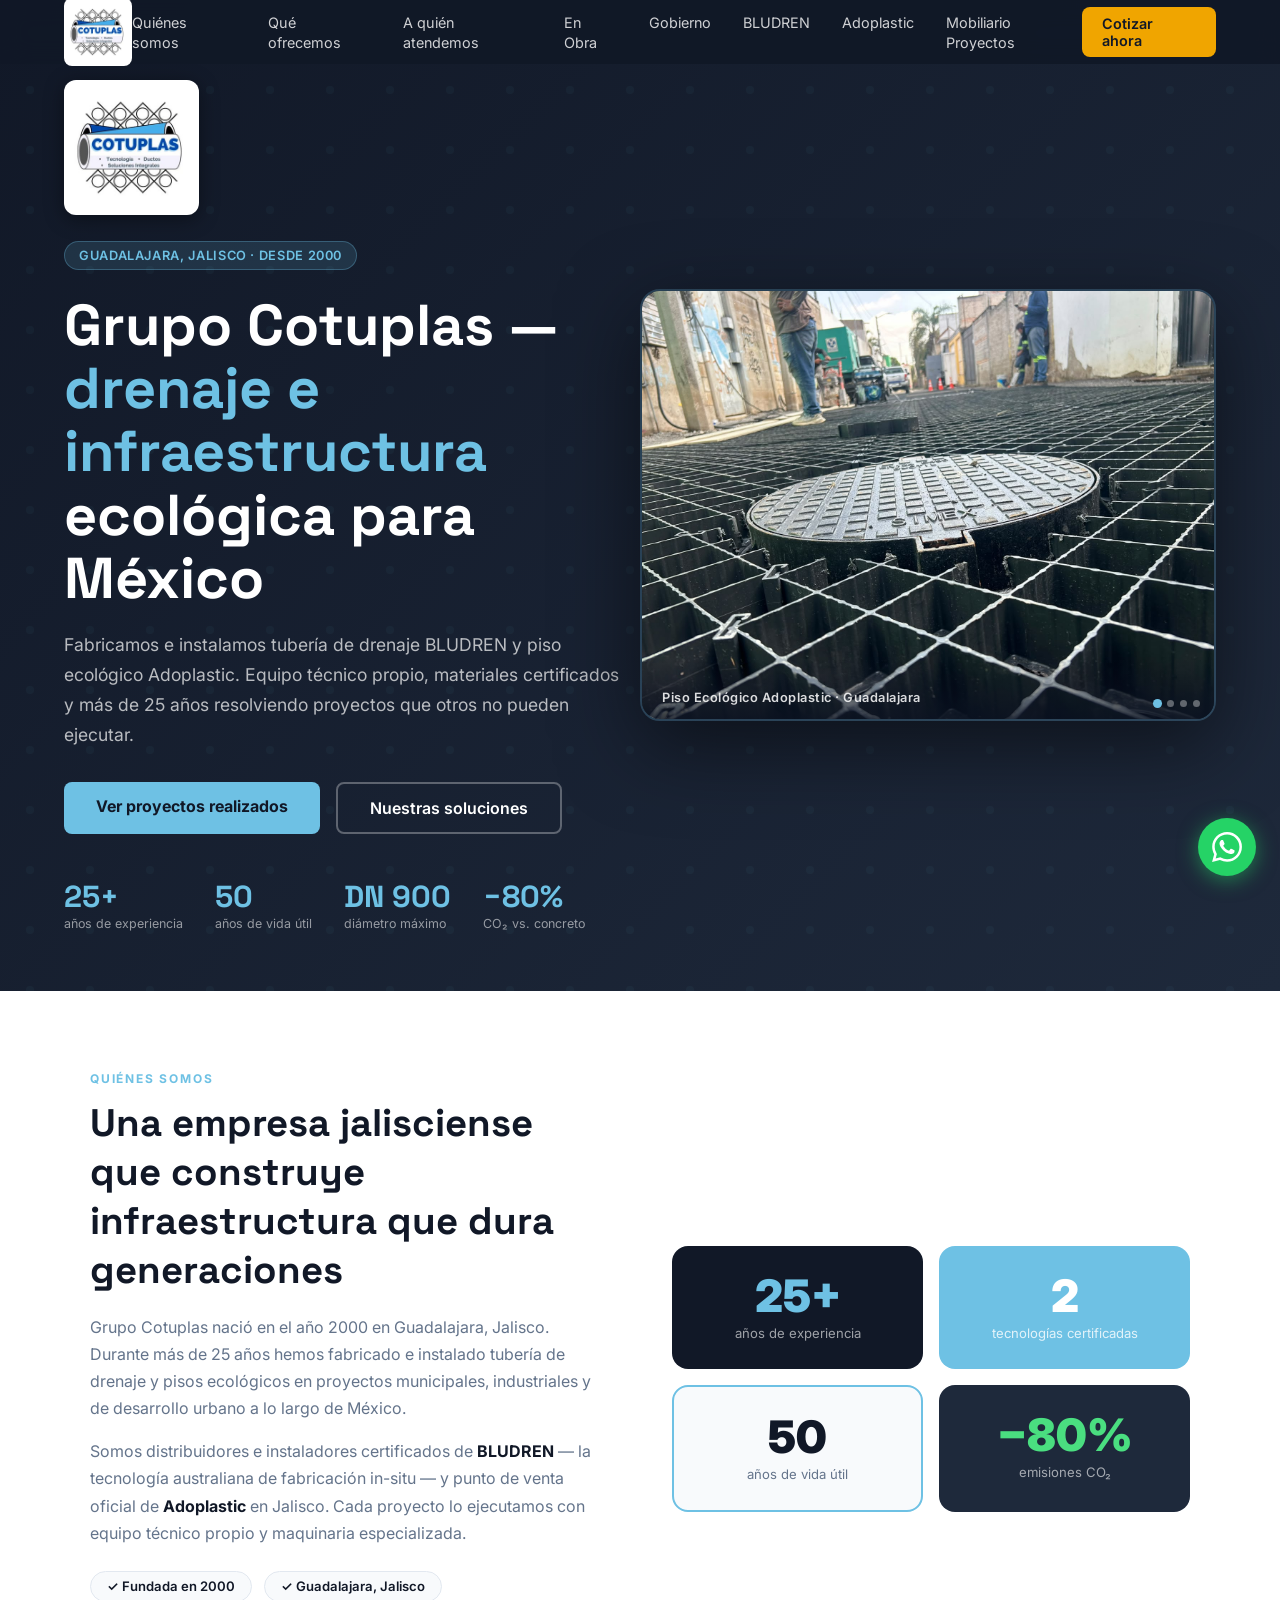
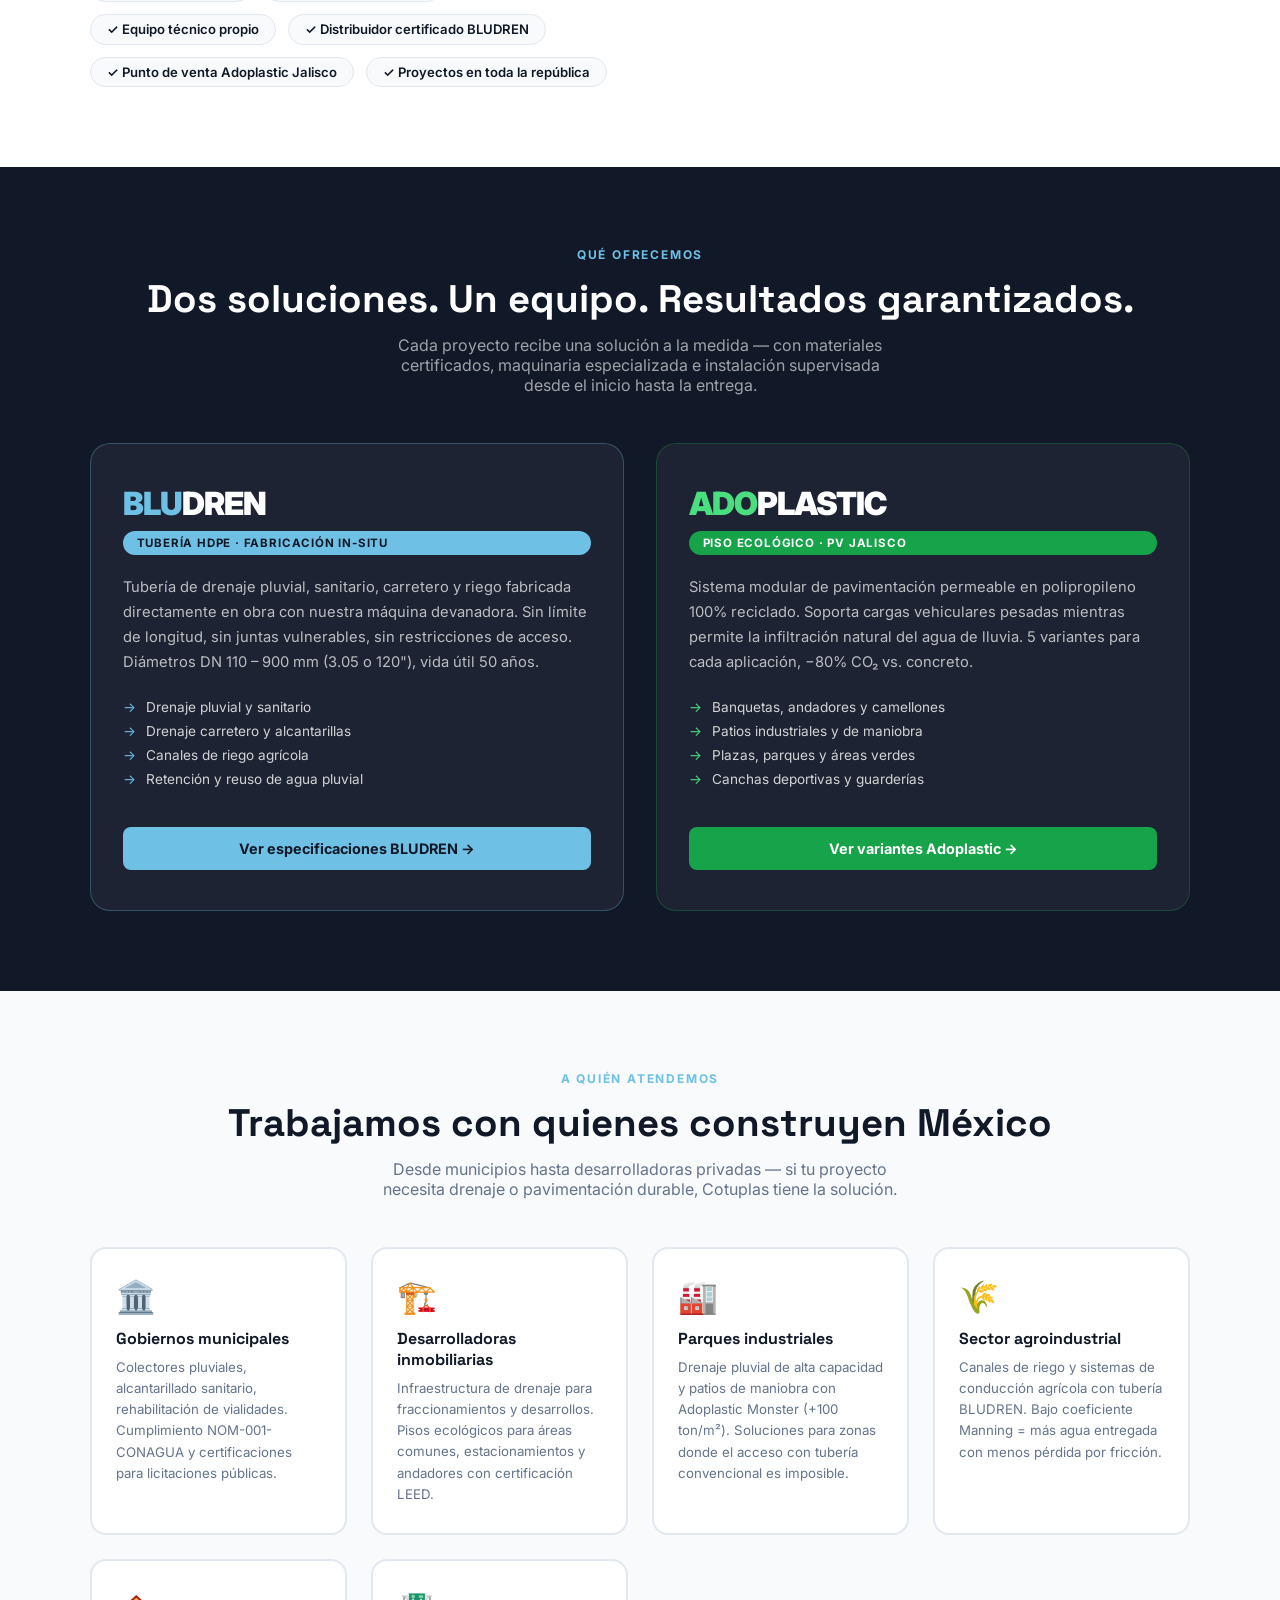
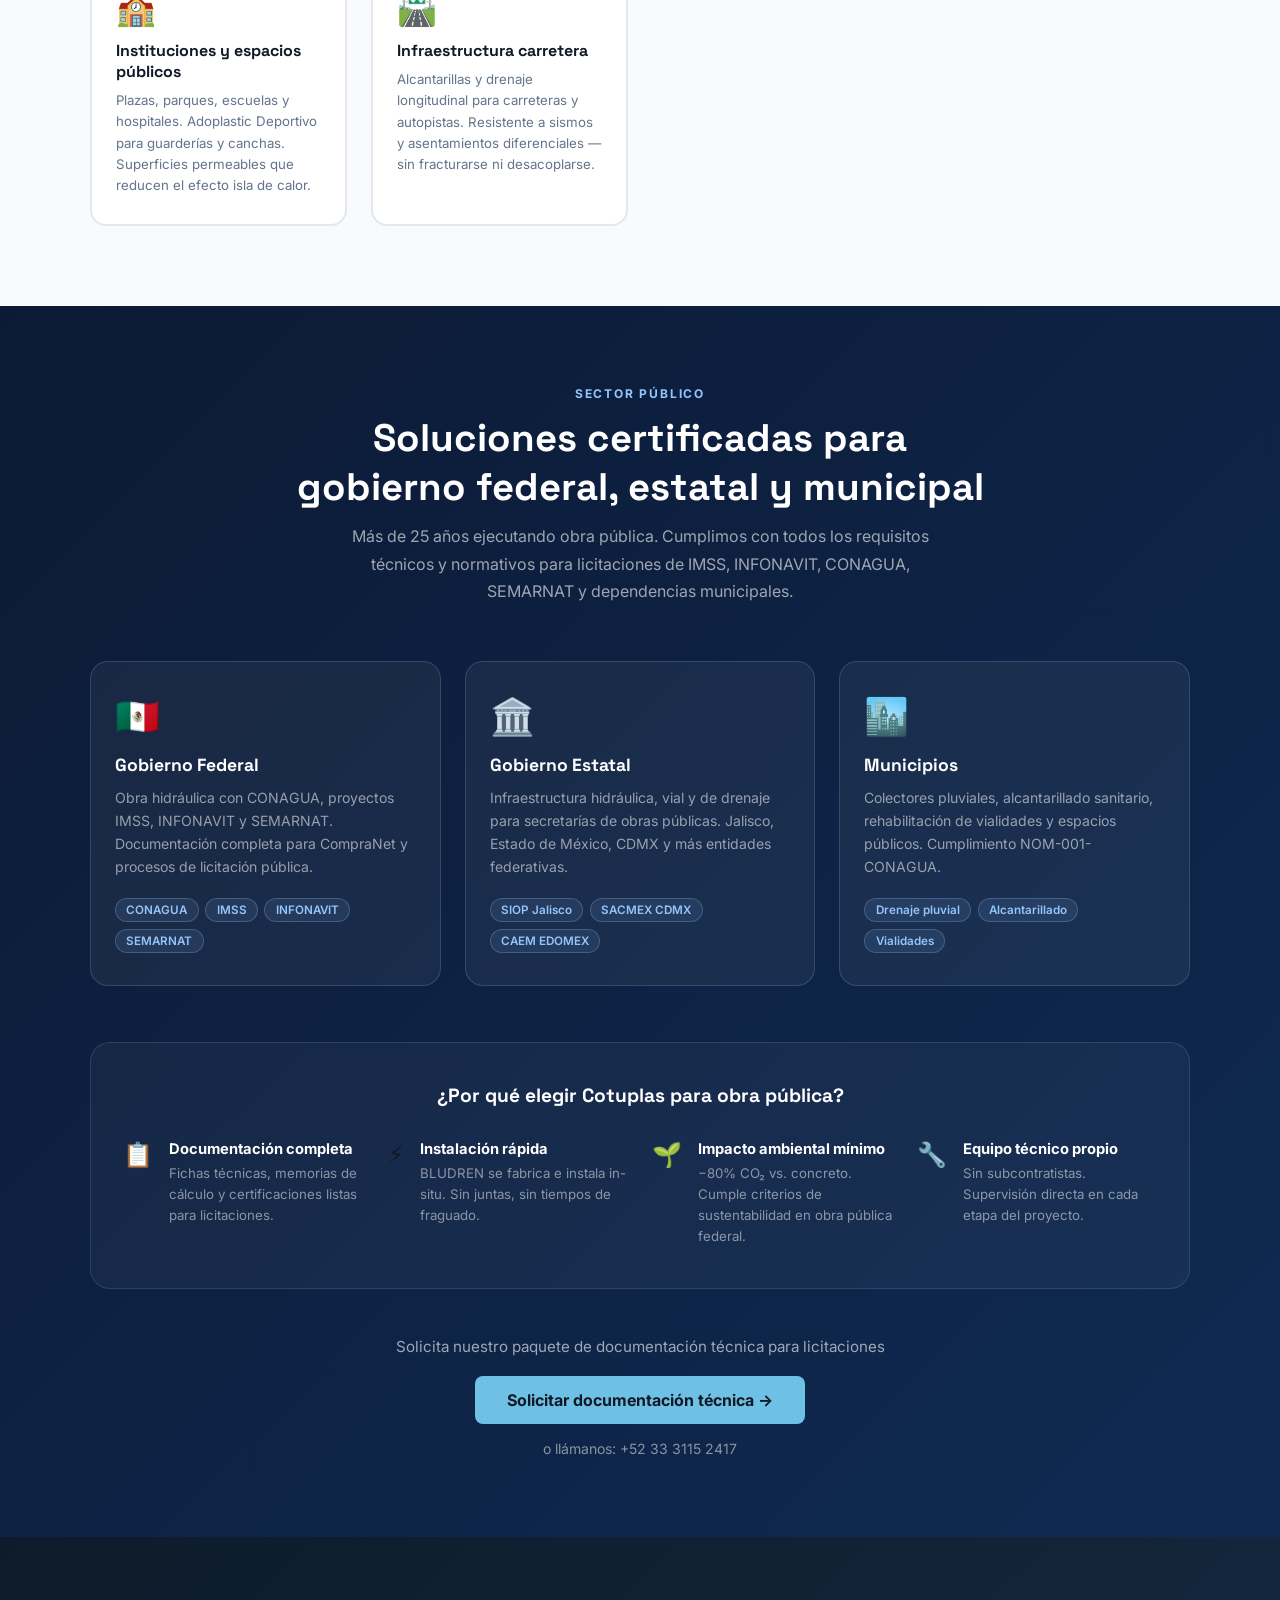
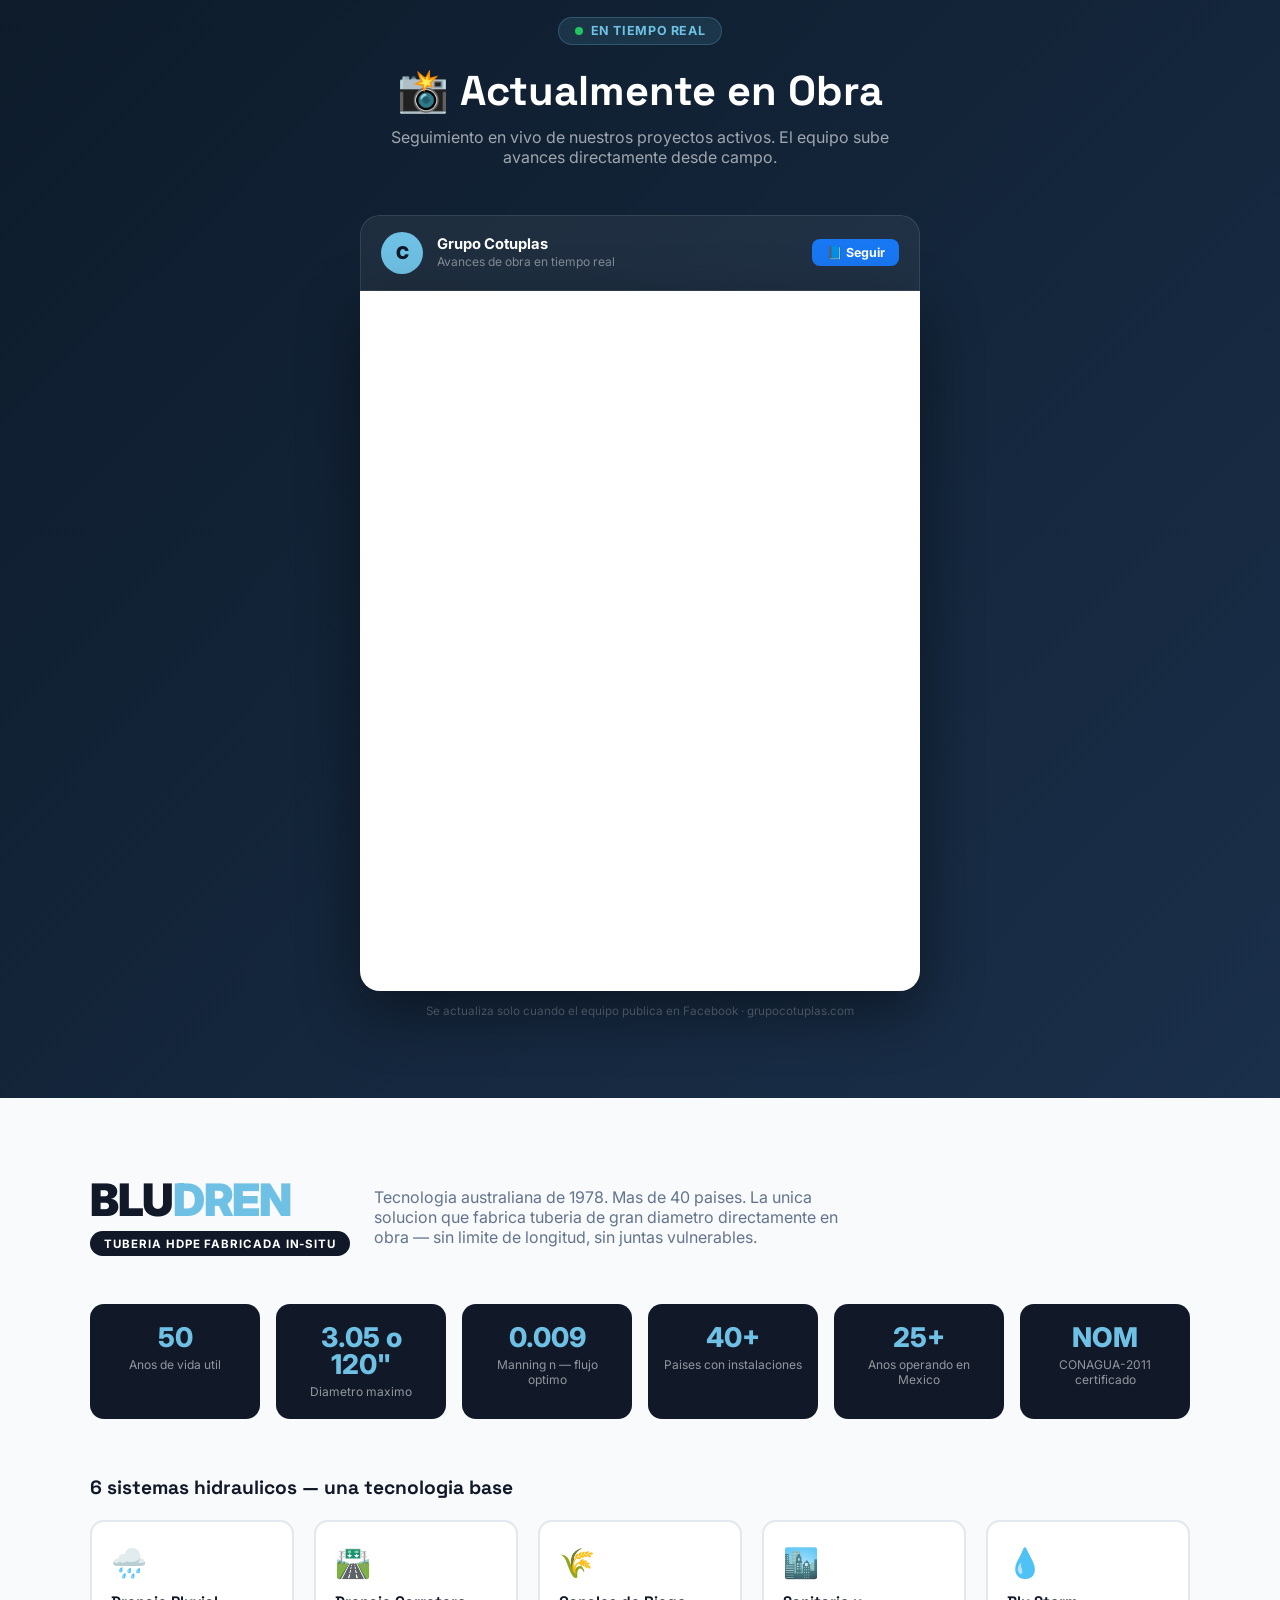
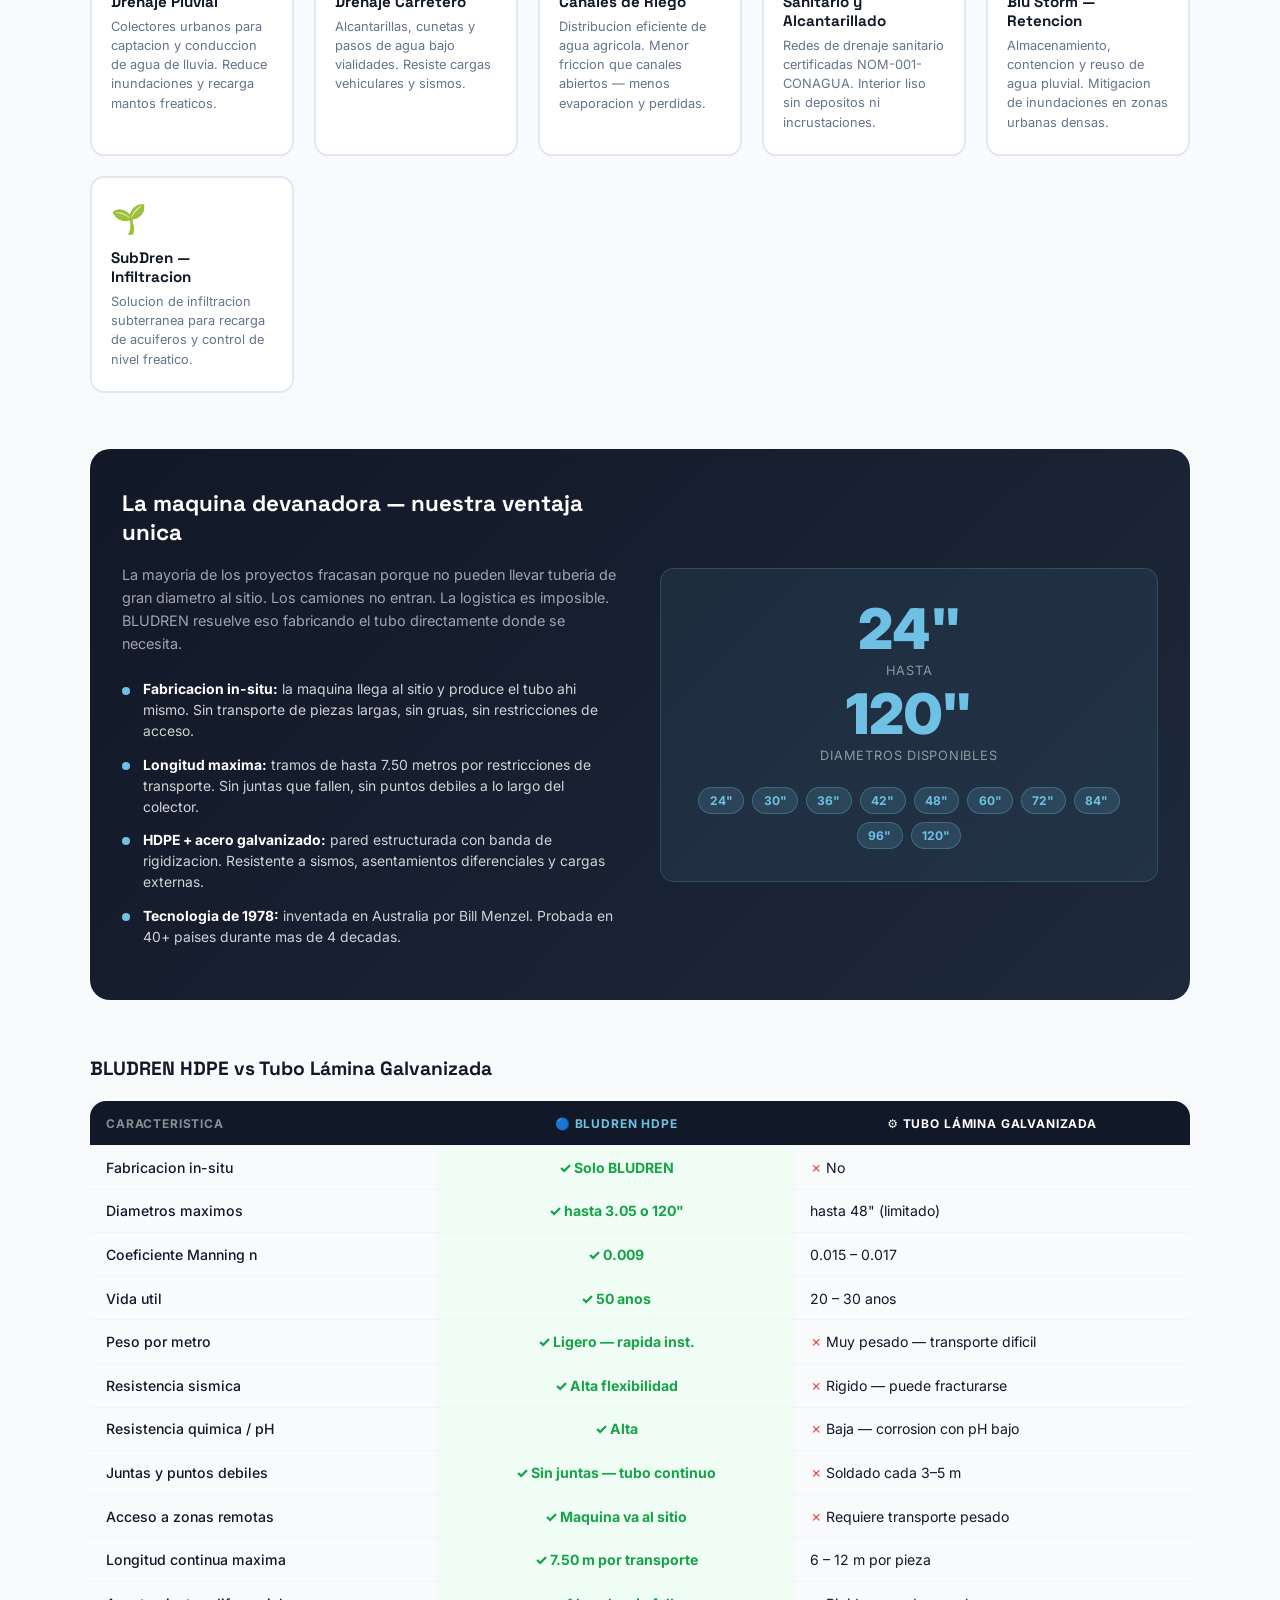
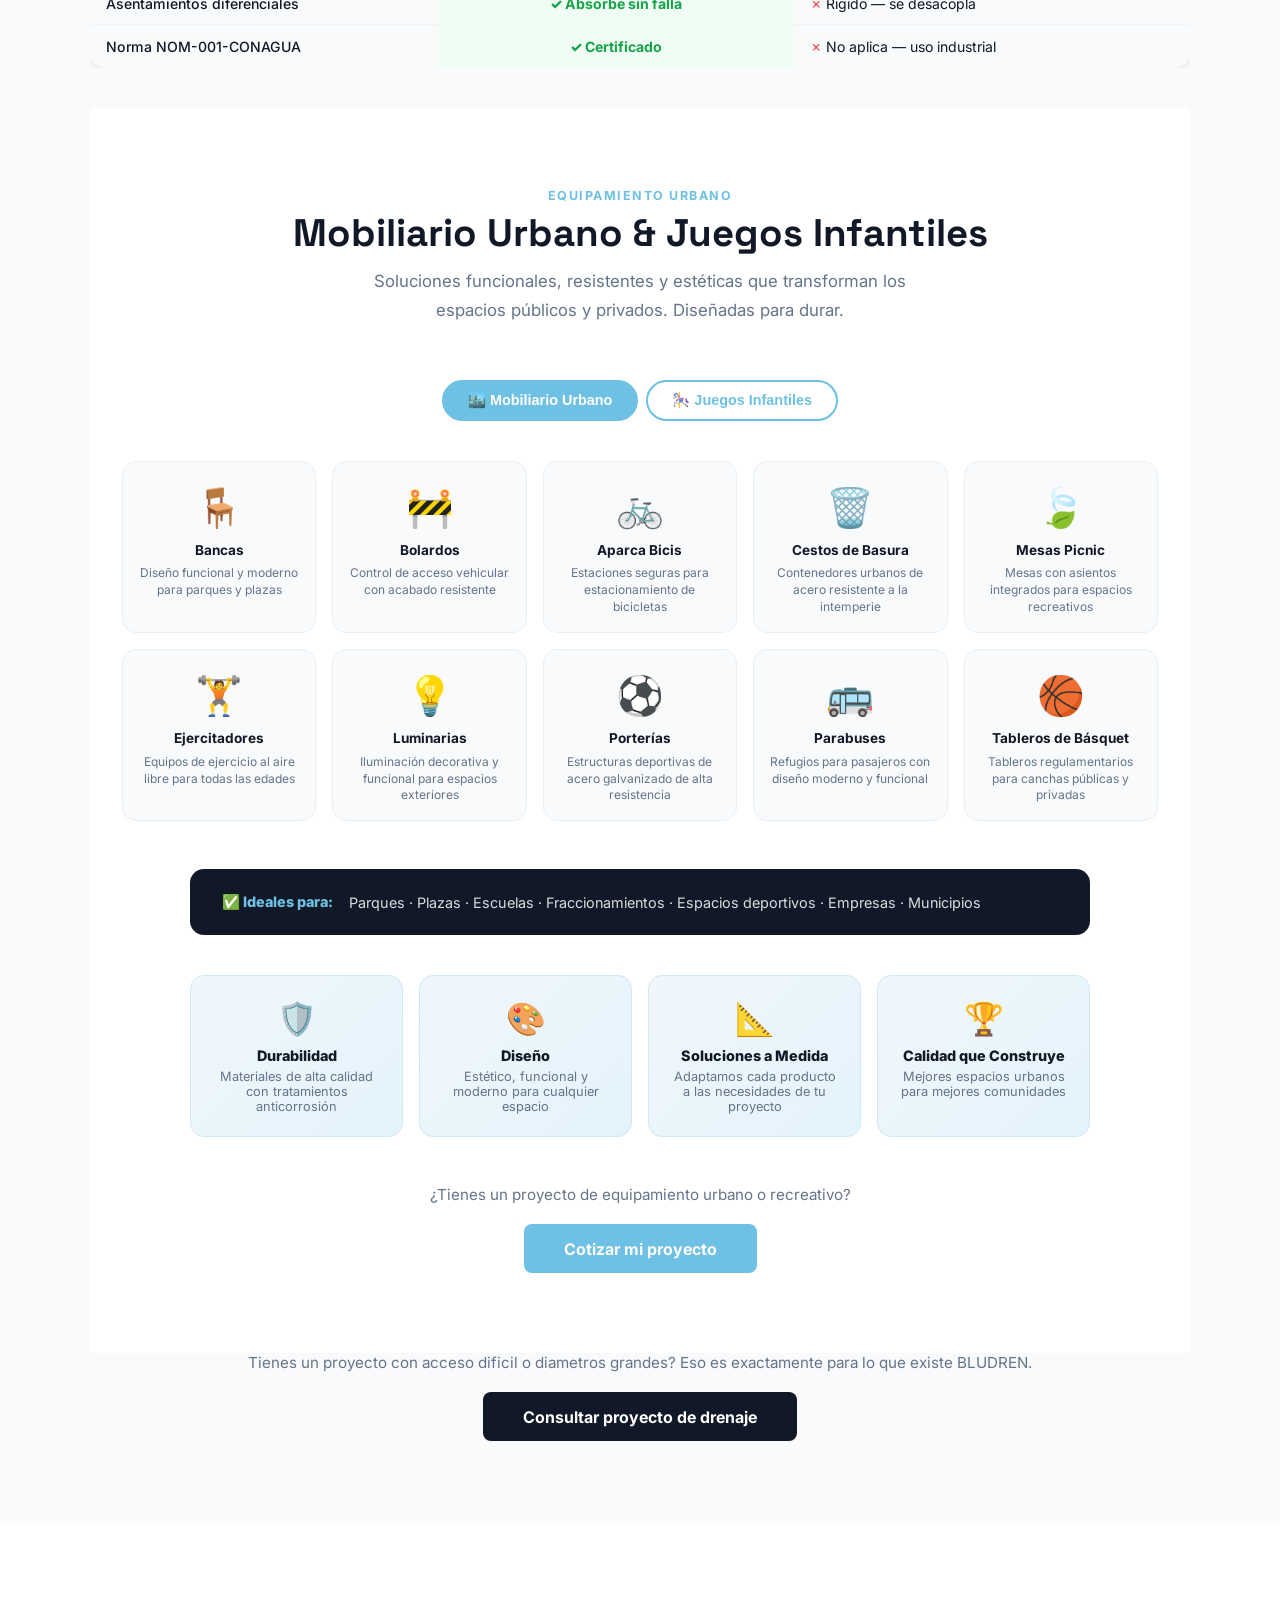
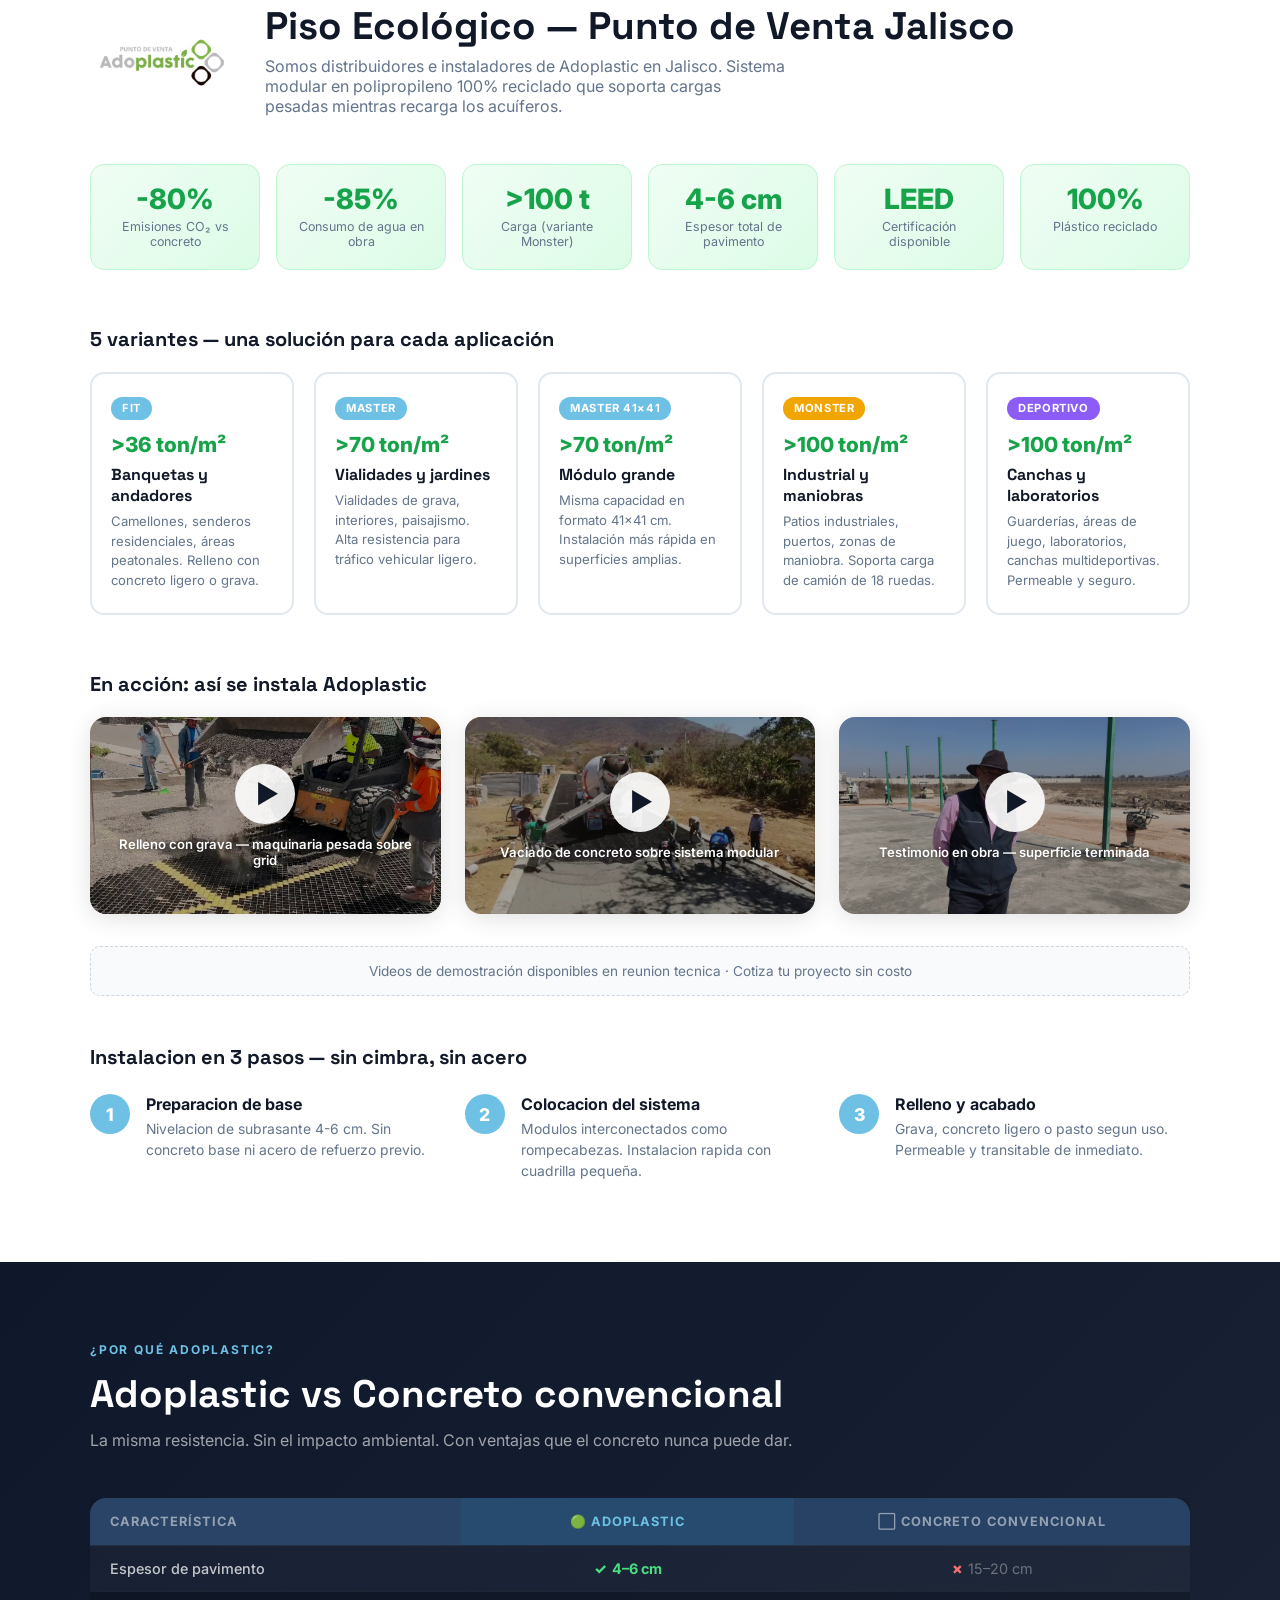
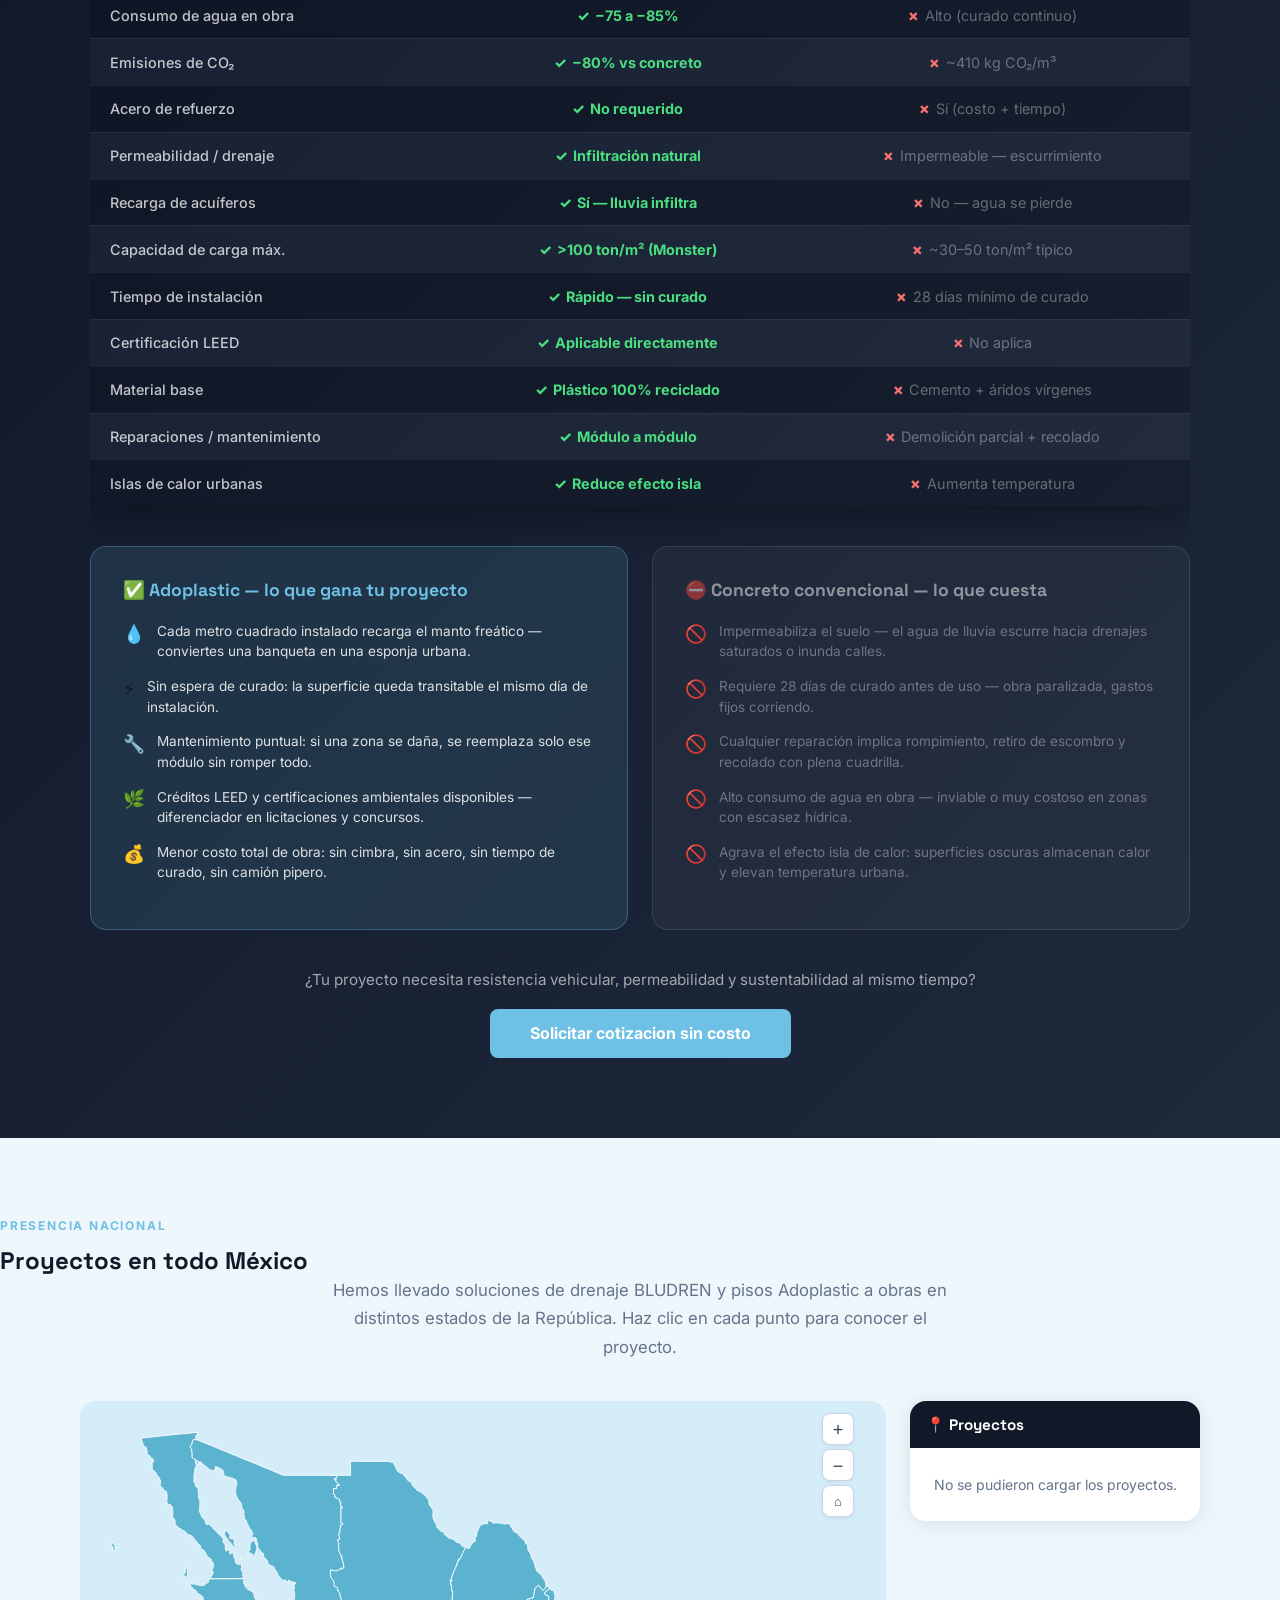
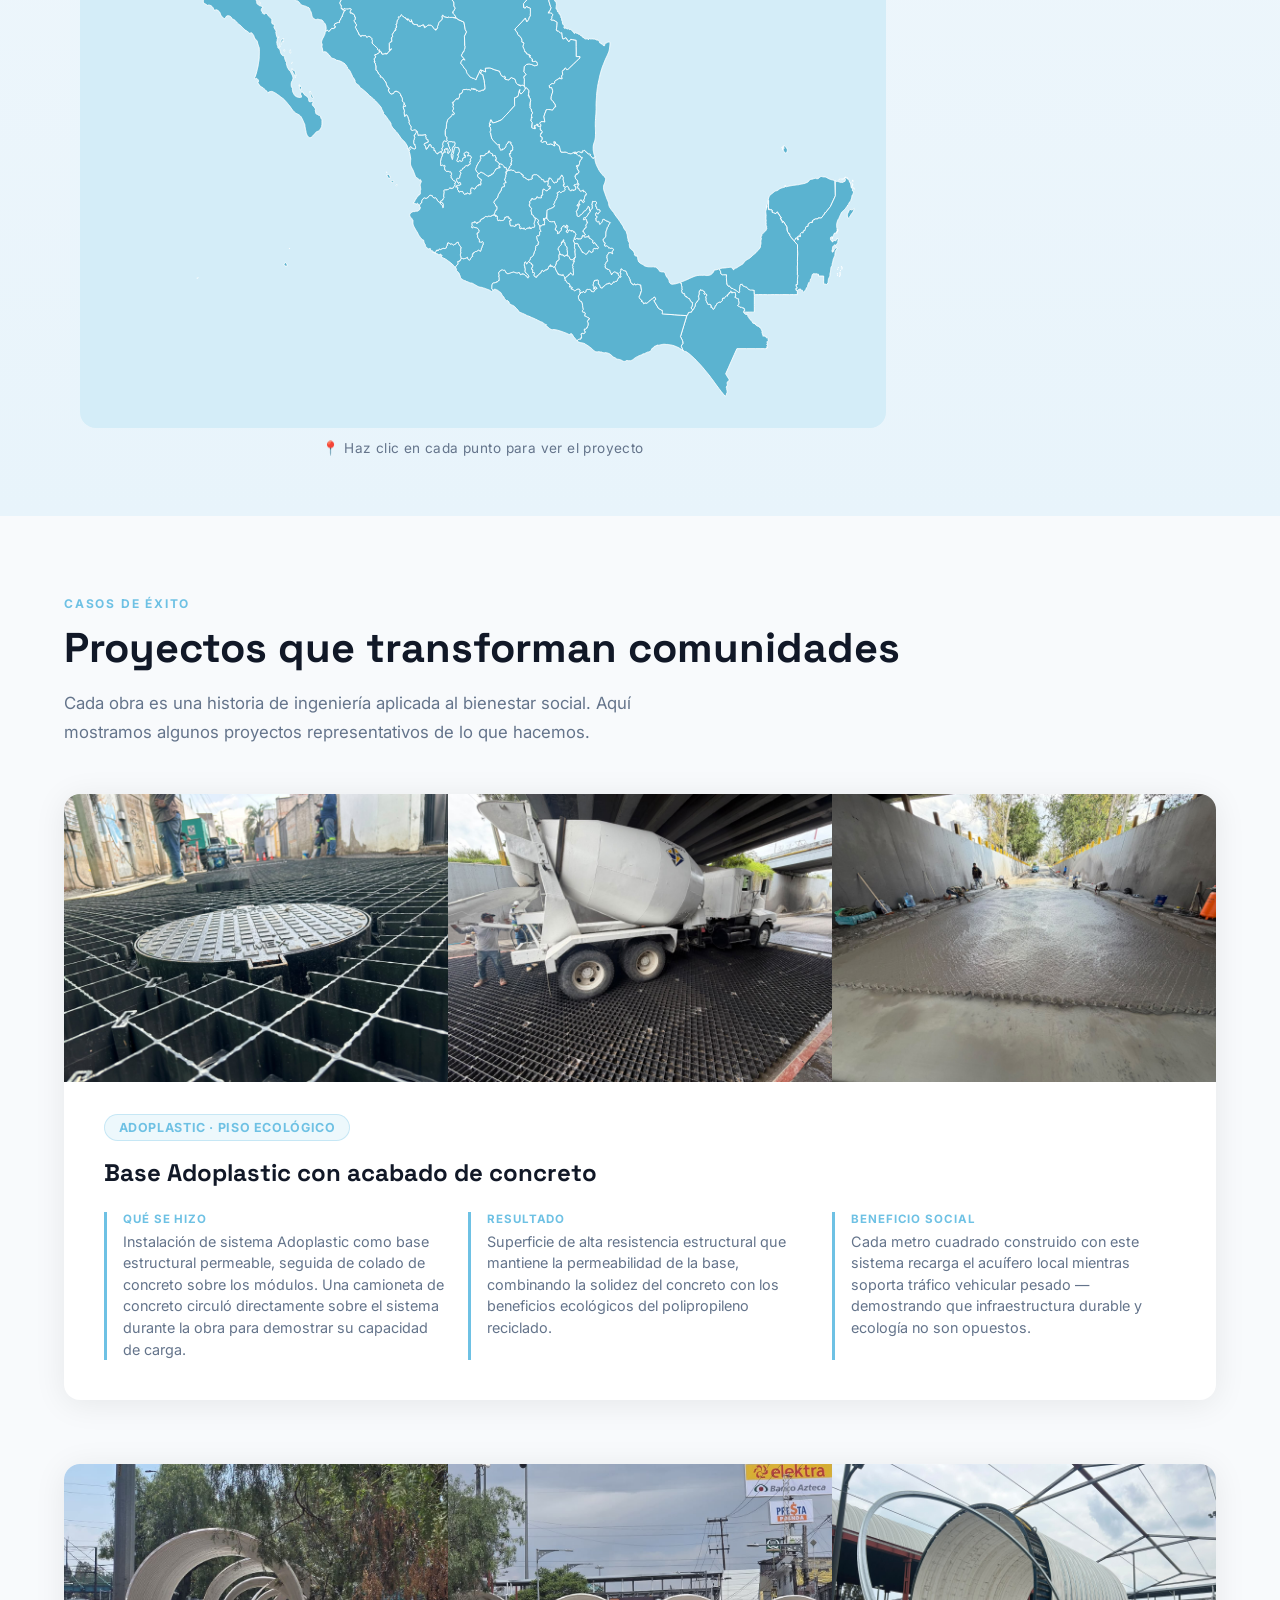
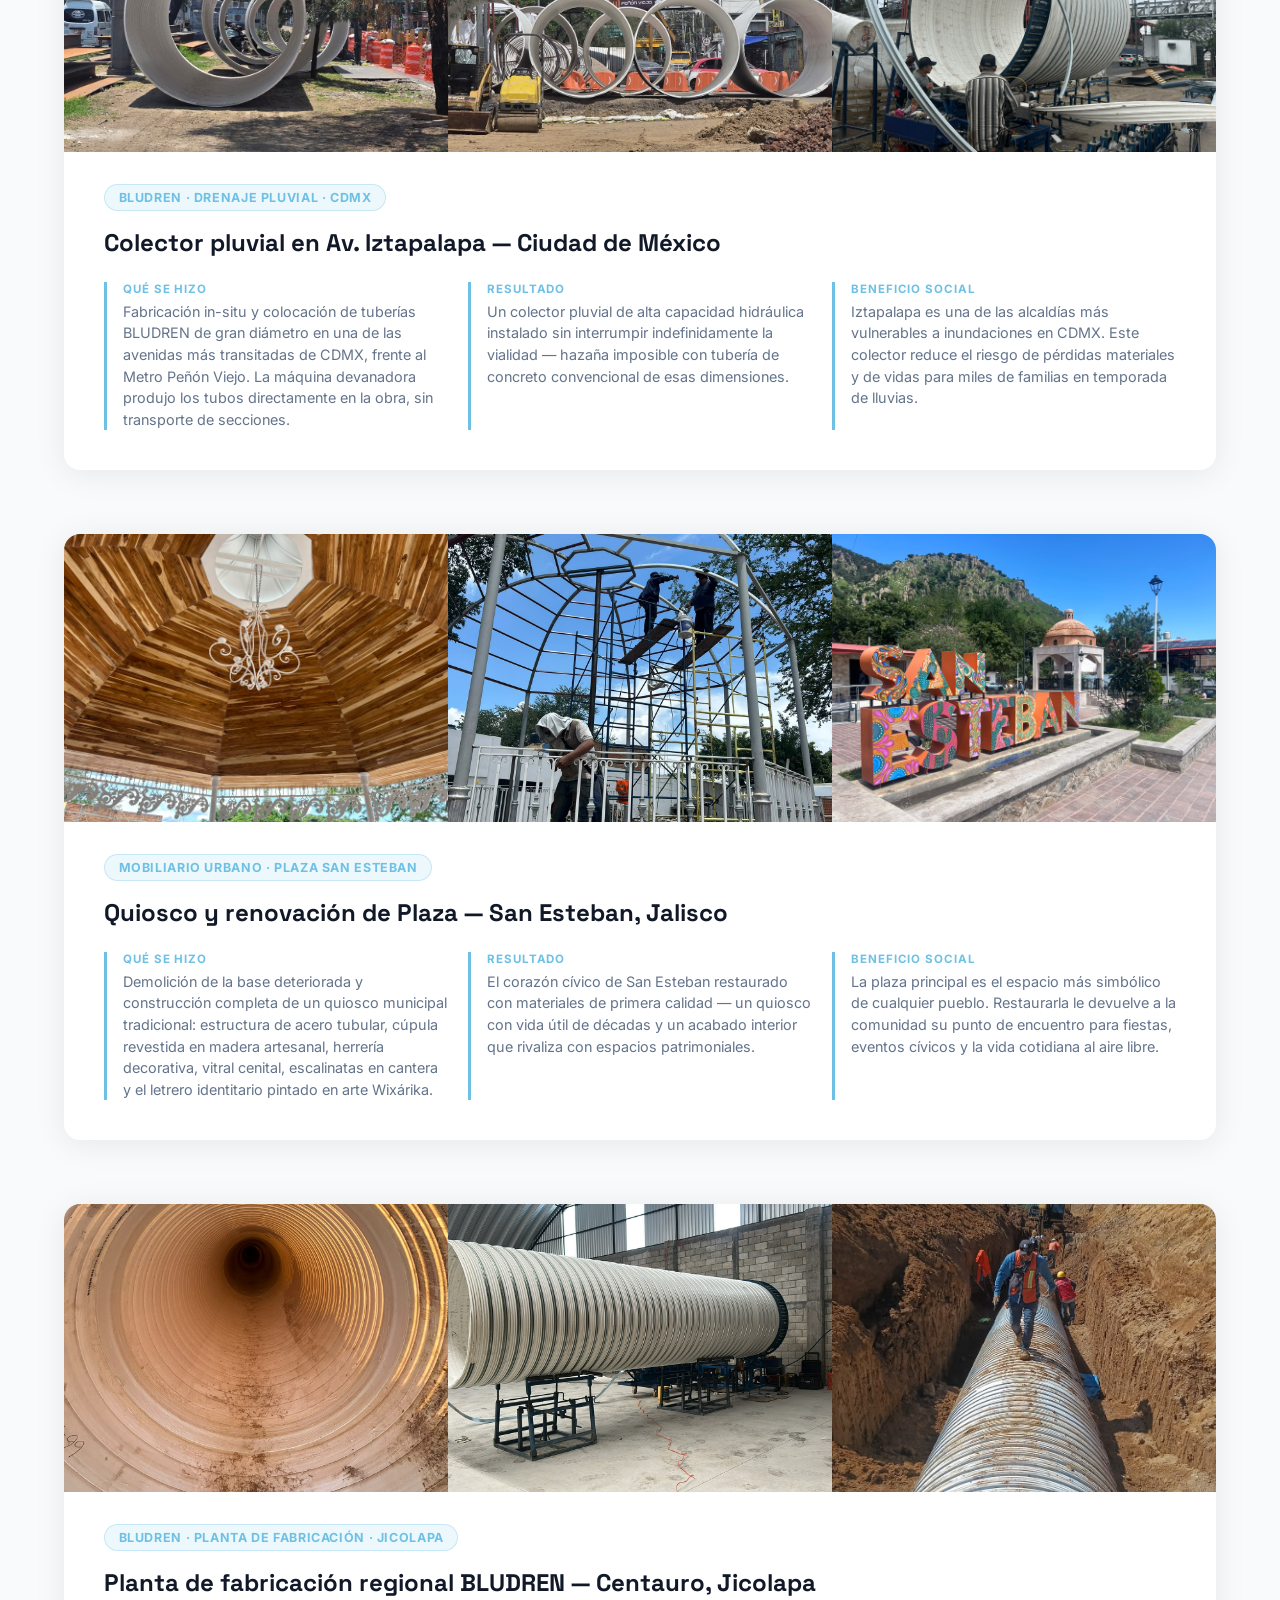
==== commit 5bb8c6b3: "Agregar panel de administración de proyectos del mapa El propietario puede agregar, editar, reordena" ====
--- a/index.html
+++ b/index.html
@@ -319,6 +319,12 @@
   }
   .proyecto-photos img:hover { transform:scale(1.03); }
   .proyecto-photos { overflow:hidden; }
+  .proyecto-photos.n-1 { grid-template-columns:1fr; }
+  .proyecto-photos.n-1 img { aspect-ratio:21/9; }
+  .proyecto-photos.n-2 { grid-template-columns:repeat(2,1fr); }
+  .proyecto-photos.n-4 { grid-template-columns:repeat(4,1fr); }
+  .proyecto-photos.n-5 { grid-template-columns:repeat(4,1fr); }
+  .proyecto-photos.n-5 img:first-child { grid-column:span 2; grid-row:span 2; aspect-ratio:auto; height:100%; }
   .proyecto-body { padding:2rem 2.5rem 2.5rem; }
   .proyecto-tag {
     display:inline-block; margin-bottom:1rem;
@@ -340,7 +346,7 @@
     text-transform:uppercase; letter-spacing:.08em;
     color:var(--brand); margin-bottom:.3rem;
   }
-  .resumen-item p { font-size:.9rem; color:var(--muted); line-height:1.5; }
+  .resumen-item p { font-size:.9rem; color:var(--muted); line-height:1.5; white-space:pre-line; }
 
   /* BLUDREN */
   .bludren-section {
@@ -362,8 +368,14 @@
   }
   @media(max-width:768px){
     .bludren-inner { grid-template-columns:1fr; gap:2rem; }
-    .proyecto-photos { grid-template-columns:1fr; }
-    .proyecto-photos img { aspect-ratio:16/9; }
+    .proyecto-photos, .proyecto-photos[class*="n-"] {
+      grid-template-columns:none; grid-auto-flow:column; grid-auto-columns:88%;
+      overflow-x:auto; scroll-snap-type:x mandatory; scrollbar-width:none;
+    }
+    .proyecto-photos.n-1 { grid-auto-columns:100%; }
+    .proyecto-photos img, .proyecto-photos[class*="n-"] img {
+      aspect-ratio:16/10; height:auto; grid-column:auto; grid-row:auto; scroll-snap-align:start;
+    }
   }
 
   /* CTA */
@@ -590,19 +602,6 @@
   color: #fff;
 }
 .proj-list-header h3 { font-size: .95rem; font-weight: 700; margin: 0; }
-#add-proj-btn {
-  background: var(--brand);
-  color: #fff;
-  border: none;
-  border-radius: 8px;
-  padding: 6px 11px;
-  font-size: .78rem;
-  font-weight: 700;
-  cursor: pointer;
-  transition: background .2s;
-  white-space: nowrap;
-}
-#add-proj-btn:hover { background: #3a96b8; }
 #proj-list { list-style: none; margin: 0; padding: 0; max-height: 500px; overflow-y: auto; }
 .proj-list-item {
   display: flex;
@@ -625,6 +624,7 @@
 }
 .proj-item-icon.type-bludren { background: #2a7c9f; }
 .proj-item-icon.type-adoplastic { background: #f0a500; color: #111; }
+.proj-item-icon.type-mobiliario { background: var(--brand); }
 .proj-item-icon.type-otro { background: #64748b; }
 .proj-item-info { flex: 1; min-width: 0; }
 .proj-item-name { font-weight: 700; font-size: .85rem; color: var(--dark); white-space: nowrap; overflow: hidden; text-overflow: ellipsis; }
@@ -635,65 +635,9 @@
 }
 .badge-bludren { background: #e8f4fb; color: #2a7c9f; }
 .badge-adoplastic { background: #fef3cd; color: #7a5500; }
+.badge-mobiliario { background: #e4f3fb; color: #1d6f91; }
 .badge-otro { background: #f0f0f0; color: #555; }
 .proj-list-empty { padding: 28px 16px; text-align: center; color: var(--muted); font-size: .88rem; }
-.proj-del-btn {
-  background: none; border: none; color: #ccc; cursor: pointer;
-  font-size: 14px; padding: 2px 4px; border-radius: 4px; flex-shrink: 0;
-  transition: color .15s;
-}
-.proj-del-btn:hover { color: #e53e3e; }
-/* Add project modal */
-#add-proj-overlay {
-  display: none; position: fixed; inset: 0; z-index: 10001;
-  background: rgba(0,0,0,.55); backdrop-filter: blur(4px);
-  align-items: center; justify-content: center; padding: 1rem;
-}
-#add-proj-overlay.show { display: flex; }
-#add-proj-modal {
-  background: #fff; border-radius: 20px; padding: 1.8rem 1.6rem 1.4rem;
-  width: 100%; max-width: 440px;
-  box-shadow: 0 24px 80px rgba(0,0,0,.35);
-  animation: slideUp .3s ease;
-  max-height: 90vh; overflow-y: auto;
-}
-#add-proj-modal h3 { margin: 0 0 1.2rem; font-size: 1.15rem; color: var(--dark); }
-.add-proj-form label { display: block; font-size: .8rem; font-weight: 700; color: var(--dark); margin-bottom: 4px; margin-top: 14px; }
-.add-proj-form input,
-.add-proj-form select,
-.add-proj-form textarea {
-  width: 100%; padding: 9px 12px;
-  border: 1.5px solid #dde4ea;
-  border-radius: 10px; font-size: .88rem;
-  color: var(--dark); background: #fff;
-  font-family: 'Inter', sans-serif;
-  box-sizing: border-box;
-  transition: border-color .2s;
-}
-.add-proj-form input:focus,
-.add-proj-form select:focus,
-.add-proj-form textarea:focus { outline: none; border-color: var(--brand); }
-.add-proj-form textarea { resize: vertical; min-height: 60px; }
-.add-proj-actions { display: flex; gap: 10px; margin-top: 16px; }
-.add-proj-actions button { flex: 1; padding: 10px; border-radius: 10px; font-weight: 700; font-size: .88rem; cursor: pointer; border: none; }
-#save-proj-btn { background: var(--dark); color: #fff; }
-#save-proj-btn:hover { background: var(--slate); }
-#cancel-proj-btn { background: #f0f4f8; color: var(--dark); border: 1.5px solid #dde4ea; }
-/* Image upload in add-proj form */
-.proj-img-upload-area {
-  border: 2px dashed #dde4ea; border-radius: 12px; padding: 16px;
-  text-align: center; cursor: pointer; transition: border-color .2s;
-  background: #f8fafc; position: relative;
-}
-.proj-img-upload-area:hover, .proj-img-upload-area.drag-over { border-color: var(--brand); background: #f0f9ff; }
-.proj-img-upload-area input[type=file] { position: absolute; inset: 0; opacity: 0; cursor: pointer; }
-.proj-img-upload-icon { font-size: 1.8rem; margin-bottom: 4px; }
-.proj-img-upload-text { font-size: .8rem; color: var(--muted); }
-.proj-img-preview-row { display: flex; gap: 8px; flex-wrap: wrap; margin-top: 10px; }
-.proj-img-preview-row img { width: 70px; height: 70px; object-fit: cover; border-radius: 8px; border: 2px solid #e2e8f0; }
-/* Custom modal photos grid */
-.custom-modal-photos { display: grid; grid-template-columns: repeat(auto-fill,minmax(130px,1fr)); gap: 8px; margin: 12px 0 16px; }
-.custom-modal-photos img { width: 100%; aspect-ratio: 4/3; object-fit: cover; border-radius: 10px; cursor: pointer; }
 @media(max-width: 860px) {
   .map-layout { grid-template-columns: 1fr; }
   .proj-list-col { position: static; }
@@ -771,9 +715,10 @@
 .modal-photos { display: grid; grid-template-columns: repeat(3,1fr); gap: 10px; margin-bottom: 20px; }
 .modal-photos img { width: 100%; aspect-ratio: 4/3; object-fit: cover; border-radius: 8px; }
 .modal-desc { color: var(--muted); line-height: 1.75; font-size: .97rem; margin: 0; }
+.modal-resumen { margin-top: 0; }
 @media (max-width: 600px) {
   .modal-photos { grid-template-columns: 1fr 1fr; }
-  .modal-photos img:last-child { grid-column: span 2; }
+  .modal-photos img:last-child:nth-child(odd) { grid-column: span 2; }
   .map-modal-box { padding: 20px 16px; }
 }
 
@@ -1245,20 +1190,20 @@
 
   <!-- IMAGE SLIDER -->
   <div class="hero-visual" id="hero-slider" aria-label="Galería de proyectos">
-    <div class="hero-slide active" data-src-id="proj-img-piso1">
-      <img id="hs-0" src="" alt="Piso Ecológico Adoplastic" loading="lazy">
+    <div class="hero-slide active">
+      <img id="hs-0" src="img/img_06_2de4cf9c.jpg" alt="Piso Ecológico Adoplastic" loading="lazy">
       <div class="hero-slide-caption">Piso Ecológico Adoplastic · Guadalajara</div>
     </div>
-    <div class="hero-slide" data-src-id="proj-img-izta1">
-      <img id="hs-1" src="" alt="Drenaje BLUDREN Iztapalapa" loading="lazy">
+    <div class="hero-slide">
+      <img id="hs-1" src="img/img_09_2de4cf9c.jpg" alt="Drenaje BLUDREN Iztapalapa" loading="lazy">
       <div class="hero-slide-caption">Sistema de retención con tubo en diámetro de 3.05 mt., en Iztapalapa, CDMX</div>
     </div>
-    <div class="hero-slide" data-src-id="proj-img-quio1">
-      <img id="hs-2" src="" alt="Colector de drenaje San Esteban" loading="lazy">
+    <div class="hero-slide">
+      <img id="hs-2" src="img/img_12_2de4cf9c.jpg" alt="Colector de drenaje San Esteban" loading="lazy">
       <div class="hero-slide-caption">Quiosco Plaza del Batán · Zapopan, Jalisco</div>
     </div>
-    <div class="hero-slide" data-src-id="proj-img-jico1">
-      <img id="hs-3" src="" alt="Colector Jicolapa" loading="lazy">
+    <div class="hero-slide">
+      <img id="hs-3" src="img/img_15_2de4cf9c.jpg" alt="Colector Jicolapa" loading="lazy">
       <div class="hero-slide-caption">Colector Pluvial de diámetro de 1.80 mt., en Jicolapa, Puebla</div>
     </div>
     <div class="hero-dots">
@@ -2632,26 +2577,6 @@
     <path class="muni-path" data-name="Xochimilco" d="M433.26,399.78L433.65,401.50L431.90,404.15L431.90,399.91L432.35,399.46L433.26,399.78Z"/>
   </g>
 </g>
-      <g class="map-dot-group" onclick="openModal('piso')" tabindex="0" role="button" aria-label="Piso Adoplastic – Guadalajara" onkeydown="if(event.key===&#39;Enter&#39;)openModal(&#39;piso&#39;)">
-        <circle cx="343.45" cy="361.6" r="16" class="pulse-ring"/>
-        <circle cx="343.45" cy="361.6" r="11" class="dot-core"/>
-        <text id="dot-num-piso" x="343.45" y="361.6" class="dot-number">1</text>
-      </g>
-      <g class="map-dot-group" onclick="openModal('izta')" tabindex="0" role="button" aria-label="BLUDREN Iztapalapa – CDMX" onkeydown="if(event.key===&#39;Enter&#39;)openModal(&#39;izta&#39;)">
-        <circle cx="433.1" cy="397.9" r="16" class="pulse-ring"/>
-        <circle cx="433.1" cy="397.9" r="11" class="dot-core"/>
-        <text id="dot-num-izta" x="433.1" y="397.9" class="dot-number">2</text>
-      </g>
-      <g class="map-dot-group" onclick="openModal('quio')" tabindex="0" role="button" aria-label="Drenaje San Esteban – Jalisco" onkeydown="if(event.key===&#39;Enter&#39;)openModal(&#39;quio&#39;)">
-        <circle cx="340.52" cy="366.03" r="16" class="pulse-ring"/>
-        <circle cx="340.52" cy="366.03" r="11" class="dot-core"/>
-        <text id="dot-num-quio" x="340.52" y="366.03" class="dot-number">3</text>
-      </g>
-      <g class="map-dot-group" onclick="openModal('jico')" tabindex="0" role="button" aria-label="Colector Jicolapa – Jalisco" onkeydown="if(event.key===&#39;Enter&#39;)openModal(&#39;jico&#39;)">
-        <circle cx="352.46" cy="360.49" r="16" class="pulse-ring"/>
-        <circle cx="352.46" cy="360.49" r="11" class="dot-core"/>
-        <text id="dot-num-jico" x="352.46" y="360.49" class="dot-number">4</text>
-      </g>
       </g><!-- /map-transform -->
       </svg>
       <p class="map-hint">📍 Haz clic en cada punto para ver el proyecto</p>
@@ -2660,80 +2585,12 @@
       <aside class="proj-list-col">
         <div class="proj-list-header">
           <h3>📍 Proyectos</h3>
-          <button id="add-proj-btn" onclick="openAddProj()">+ Agregar</button>
         </div>
         <ul id="proj-list"></ul>
       </aside>
     </div><!-- /map-layout -->
   </section>
   <!-- END MAP SECTION -->
-  <!-- ADD PROJECT MODAL -->
-  <div id="add-proj-overlay" onclick="if(event.target===this)closeAddProj()">
-    <div id="add-proj-modal">
-      <h3>➕ Nuevo Proyecto</h3>
-      <form class="add-proj-form" id="add-proj-form" onsubmit="saveProj(event)">
-        <label>Nombre del proyecto *</label>
-        <input type="text" id="proj-name" placeholder="Ej: Colector Pluvial El Centro" required>
-        <label>Tipo de producto *</label>
-        <select id="proj-tipo">
-          <option value="BLUDREN">BLUDREN – Drenaje</option>
-          <option value="Adoplastic">Adoplastic – Pisos</option>
-          <option value="Otro">Otro</option>
-        </select>
-        <label>Municipio / Localidad</label>
-        <input type="text" id="proj-municipio" placeholder="Ej: San Pedro Tlaquepaque">
-        <label>Estado *</label>
-        <select id="proj-estado" required>
-          <option value="">-- Selecciona el estado --</option>
-          <option value="aguascalientes">Aguascalientes</option>
-          <option value="baja_california">Baja California</option>
-          <option value="baja_california_sur">Baja California Sur</option>
-          <option value="campeche">Campeche</option>
-          <option value="chiapas">Chiapas</option>
-          <option value="chihuahua">Chihuahua</option>
-          <option value="coahuila">Coahuila</option>
-          <option value="colima">Colima</option>
-          <option value="cdmx">Ciudad de México</option>
-          <option value="durango">Durango</option>
-          <option value="guanajuato">Guanajuato</option>
-          <option value="guerrero">Guerrero</option>
-          <option value="hidalgo">Hidalgo</option>
-          <option value="jalisco">Jalisco</option>
-          <option value="mexico">Estado de México</option>
-          <option value="michoacan">Michoacán</option>
-          <option value="morelos">Morelos</option>
-          <option value="nayarit">Nayarit</option>
-          <option value="nuevo_leon">Nuevo León</option>
-          <option value="oaxaca">Oaxaca</option>
-          <option value="puebla">Puebla</option>
-          <option value="queretaro">Querétaro</option>
-          <option value="quintana_roo">Quintana Roo</option>
-          <option value="san_luis_potosi">San Luis Potosí</option>
-          <option value="sinaloa">Sinaloa</option>
-          <option value="sonora">Sonora</option>
-          <option value="tabasco">Tabasco</option>
-          <option value="tamaulipas">Tamaulipas</option>
-          <option value="tlaxcala">Tlaxcala</option>
-          <option value="veracruz">Veracruz</option>
-          <option value="yucatan">Yucatán</option>
-          <option value="zacatecas">Zacatecas</option>
-        </select>
-        <label>Descripción breve</label>
-        <textarea id="proj-desc" placeholder="Describe el proyecto, alcance, cliente..."></textarea>
-        <label>Fotos del proyecto <span style="font-weight:400;color:var(--muted)">(máx. 3 fotos, opcional)</span></label>
-        <div class="proj-img-upload-area" id="proj-img-drop" onclick="document.getElementById('proj-img-input').click()">
-          <div class="proj-img-upload-icon">📷</div>
-          <div class="proj-img-upload-text">Haz clic o arrastra fotos aquí</div>
-          <input type="file" id="proj-img-input" accept="image/*" multiple style="position:absolute;inset:0;opacity:0;cursor:pointer;">
-        </div>
-        <div class="proj-img-preview-row" id="proj-img-preview"></div>
-        <div class="add-proj-actions">
-          <button type="button" id="cancel-proj-btn" onclick="closeAddProj()">Cancelar</button>
-          <button type="submit" id="save-proj-btn">💾 Guardar proyecto</button>
-        </div>
-      </form>
-    </div>
-  </div>
 
 
 
@@ -2743,9 +2600,10 @@
   <div data-a>
     <div class="section-label">Casos de éxito</div>
     <h2 class="section-title">Proyectos que transforman comunidades</h2>
-    <p class="section-sub">Cada obra es una historia de ingeniería aplicada al bienestar social. Aquí mostramos cuatro proyectos representativos de lo que hacemos.</p>
+    <p class="section-sub">Cada obra es una historia de ingeniería aplicada al bienestar social. Aquí mostramos algunos proyectos representativos de lo que hacemos.</p>
   </div>
 
+  <div id="proyectos-lista">
   <!-- PROYECTO 1: PISO ECOLÓGICO -->
   <div class="proyecto-card" data-a>
     <div class="proyecto-photos">
@@ -2852,6 +2710,7 @@
         </div>
       </div>
     </div>
+  </div>
   </div>
 </section>
 <!-- CTA -->
@@ -2953,47 +2812,9 @@
 // ============================================================
 // PROJECT LIST SIDEBAR
 // ============================================================
-var STATE_CENTROIDS = {
-  aguascalientes:     {lat:21.88,  lng:-102.29},
-  baja_california:    {lat:30.84,  lng:-115.78},
-  baja_california_sur:{lat:25.19,  lng:-111.40},
-  campeche:           {lat:19.83,  lng:-90.53},
-  chiapas:            {lat:16.75,  lng:-93.13},
-  chihuahua:          {lat:28.64,  lng:-106.07},
-  coahuila:           {lat:27.05,  lng:-101.71},
-  colima:             {lat:19.12,  lng:-103.72},
-  cdmx:               {lat:19.43,  lng:-99.13},
-  durango:            {lat:24.53,  lng:-104.66},
-  guanajuato:         {lat:21.02,  lng:-101.26},
-  guerrero:           {lat:17.45,  lng:-100.32},
-  hidalgo:            {lat:20.47,  lng:-98.97},
-  jalisco:            {lat:20.66,  lng:-103.35},
-  mexico:             {lat:19.36,  lng:-99.67},
-  michoacan:          {lat:19.56,  lng:-101.73},
-  morelos:            {lat:18.68,  lng:-99.10},
-  nayarit:            {lat:21.75,  lng:-104.85},
-  nuevo_leon:         {lat:25.59,  lng:-99.99},
-  oaxaca:             {lat:17.07,  lng:-96.72},
-  puebla:             {lat:18.87,  lng:-98.20},
-  queretaro:          {lat:20.59,  lng:-100.39},
-  quintana_roo:       {lat:19.18,  lng:-88.48},
-  san_luis_potosi:    {lat:22.30,  lng:-100.98},
-  sinaloa:            {lat:25.30,  lng:-107.92},
-  sonora:             {lat:29.29,  lng:-110.33},
-  tabasco:            {lat:18.00,  lng:-92.92},
-  tamaulipas:         {lat:24.27,  lng:-98.83},
-  tlaxcala:           {lat:19.32,  lng:-98.24},
-  veracruz:           {lat:19.18,  lng:-96.14},
-  yucatan:            {lat:20.71,  lng:-89.07},
-  zacatecas:          {lat:23.76,  lng:-103.01}
-};
-
-var BASE_PROJECTS = [
-  {id:"piso",  name:"Piso Adoplastic Jalisco",  tipo:"Adoplastic", lugar:"Guadalajara, Jalisco",   desc:"Instalacion de pisos Adoplastic en fraccionamiento residencial.", isStatic:true},
-  {id:"izta",  name:"BLUDREN Iztapalapa",        tipo:"BLUDREN",    lugar:"Iztapalapa, CDMX",       desc:"Sistema de drenaje pluvial con tuberia BLUDREN para delegacion Iztapalapa.", isStatic:true},
-  {id:"quio",  name:"Drenaje San Esteban",       tipo:"BLUDREN",    lugar:"San Esteban, Jalisco",   desc:"Red de drenaje sanitario para municipio de San Esteban Tizatlan.", isStatic:true},
-  {id:"jico",  name:"Colector Jicolapa",         tipo:"BLUDREN",    lugar:"Jicolapa, Jalisco",      desc:"Colector pluvial BLUDREN para zona norte de Jicolapa.", isStatic:true}
-];
+// Los proyectos se administran desde el panel (admin/) y se leen de api/proyectos.php
+var PROYECTOS = [];
+var TIPO_COLOR = { BLUDREN: "#2a7c9f", Adoplastic: "#f0a500", Mobiliario: "#6ec1e4" };
 
 function coordToSVG(lat, lng) {
   return {
@@ -3001,286 +2822,134 @@
     y: Math.round((28 + (32.72 - lat) / 18.19 * 504) * 10) / 10
   };
 }
-function loadCustomProjects() {
-  try { return JSON.parse(localStorage.getItem("cotuplas_projects") || "[]"); } catch(e) { return []; }
-}
-function saveCustomProjects(arr) {
-  try { localStorage.setItem("cotuplas_projects", JSON.stringify(arr)); } catch(e) {}
-}
-function allProjects() { return BASE_PROJECTS.concat(loadCustomProjects()); }
-
-function typeClass(t) { return t==="BLUDREN"?"type-bludren":t==="Adoplastic"?"type-adoplastic":"type-otro"; }
-function badgeClass(t) { return t==="BLUDREN"?"badge-bludren":t==="Adoplastic"?"badge-adoplastic":"badge-otro"; }
-function typeShort(t)  { return t==="BLUDREN"?"BL":t==="Adoplastic"?"AD":"•"; }
-function escH(s)       { return (s||"").replace(/&/g,"&amp;").replace(/</g,"&lt;").replace(/>/g,"&gt;"); }
+function tipoKey(t) { return t==="BLUDREN"?"bludren":t==="Adoplastic"?"adoplastic":t==="Mobiliario"?"mobiliario":"otro"; }
+function escH(s) {
+  return String(s == null ? "" : s).replace(/&/g,"&amp;").replace(/</g,"&lt;").replace(/>/g,"&gt;").replace(/"/g,"&quot;").replace(/'/g,"&#39;");
+}
+function findProj(id) { return PROYECTOS.find(function(p){ return p.id === id; }); }
+function photoImg(f, lazy) {
+  return "<img src=\"" + escH(f.src) + "\" alt=\"" + escH(f.alt) + "\"" + (lazy ? " loading=\"lazy\"" : "") + ">";
+}
+function resumenHtml(p) {
+  return [["Qué se hizo", p.que_se_hizo], ["Resultado", p.resultado], ["Beneficio social", p.beneficio]]
+    .map(function(r){ return "<div class=\"resumen-item\"><strong>" + r[0] + "</strong><p>" + escH(r[1]) + "</p></div>"; })
+    .join("");
+}
 
 function renderProjList(activeId) {
   var ul = document.getElementById("proj-list");
   if (!ul) return;
-  var projs = allProjects();
-  if (!projs.length) {
-    ul.innerHTML = "<li class=\"proj-list-empty\">Sin proyectos aun.<br>Haz clic en <b>+ Agregar</b></li>";
+  if (!PROYECTOS.length) {
+    ul.innerHTML = "<li class=\"proj-list-empty\">Cargando proyectos…</li>";
     return;
   }
-  ul.innerHTML = projs.map(function(p, i) {
-    var active = p.id===activeId ? " active-proj" : "";
-    var delBtnHtml = p.isStatic ? "" : "<button class=\"proj-del-btn\" data-del=\""+escH(p.id)+"\" title=\"Eliminar\">✕</button>";
-    return "<li class=\"proj-list-item"+active+"\" data-projid=\""+escH(p.id)+"\" data-kind=\""+(p.isStatic?"static":"custom")+"\">"
-      + "<div class=\"proj-item-icon "+typeClass(p.tipo)+"\" title=\""+escH(p.tipo)+"\">"
-      + "<span class=\"proj-item-num\">"+(i+1)+"</span></div>"
+  ul.innerHTML = PROYECTOS.map(function(p, i) {
+    var k = tipoKey(p.tipo);
+    return "<li class=\"proj-list-item" + (p.id === activeId ? " active-proj" : "") + "\" data-projid=\"" + escH(p.id) + "\" tabindex=\"0\">"
+      + "<div class=\"proj-item-icon type-" + k + "\"><span class=\"proj-item-num\">" + (i + 1) + "</span></div>"
       + "<div class=\"proj-item-info\">"
-        + "<div class=\"proj-item-name\">"+escH(p.name)+"</div>"
-        + "<div class=\"proj-item-meta\">"+escH(p.lugar||"")+"</div>"
+        + "<div class=\"proj-item-name\">" + escH(p.nombre) + "</div>"
+        + "<div class=\"proj-item-meta\">" + escH(p.lugar) + "</div>"
       + "</div>"
-      + "<span class=\"proj-item-badge "+badgeClass(p.tipo)+"\">"+escH(p.tipo)+"</span>"
-      + delBtnHtml
+      + "<span class=\"proj-item-badge badge-" + k + "\">" + escH(p.tipo) + "</span>"
     + "</li>";
   }).join("");
-
-  // Attach click events after rendering (avoids inline onclick quote issues)
   ul.querySelectorAll(".proj-list-item").forEach(function(li) {
-    li.addEventListener("click", function(e) {
-      if (e.target.closest(".proj-del-btn")) return; // handled below
-      var id   = li.dataset.projid;
-      var kind = li.dataset.kind;
-      renderProjList(id);
-      if (kind==="static") { openModal(id); } else { openCustomModal(id); }
-    });
+    li.addEventListener("click", function() { openModal(li.dataset.projid); });
+    li.addEventListener("keydown", function(e) { if (e.key === "Enter") openModal(li.dataset.projid); });
   });
-  ul.querySelectorAll(".proj-del-btn").forEach(function(btn) {
-    btn.addEventListener("click", function(e) {
-      e.stopPropagation();
-      var id = btn.dataset.del;
-      if (!confirm("Eliminar este proyecto del mapa?")) return;
-      saveCustomProjects(loadCustomProjects().filter(function(p){ return p.id!==id; }));
-      var dot = document.getElementById("custom-dot-"+id);
-      if (dot) dot.remove();
-      renderProjList(null);
-    });
-  });
-  updateDotNumbers();
-}
-
-function updateDotNumbers() {
-  var projs = allProjects();
-  projs.forEach(function(p, i) {
-    var numEl = document.getElementById("dot-num-" + p.id);
-    if (numEl) numEl.textContent = i + 1;
-  });
-}
-
-function openCustomModal(id) {
-  var p = loadCustomProjects().find(function(x){ return x.id===id; });
-  if (!p) return;
-  var old = document.getElementById("custom-modal-panel");
-  if (old) old.remove();
-  var panel = document.createElement("div");
-  panel.className = "map-modal active";
-  panel.id = "custom-modal-panel";
-  panel.style.cssText = "padding:2rem;max-width:480px;";
-  // Build photos HTML
-  var photosHtml = "";
-  if (p.imgs && p.imgs.length) {
-    photosHtml = "<div class=\"custom-modal-photos\">"
-      + p.imgs.map(function(src){ return "<img src=\""+src+"\" alt=\"foto\" loading=\"lazy\">"; }).join("")
-      + "</div>";
-  }
-  panel.innerHTML = "<button class=\"map-modal-close\" onclick=\"closeModal()\" aria-label=\"Cerrar\">\u00d7</button>"
-    + "<div class=\"modal-badge\">"+escH(p.tipo)+"</div>"
-    + "<h3 style=\"margin:.6rem 0 .4rem;font-size:1.3rem;\">"+escH(p.name)+"</h3>"
-    + "<p style=\"color:#64748b;font-size:.9rem;margin:0 0 .6rem;\">"+escH(p.lugar||"")+"</p>"
-    + photosHtml
-    + "<p style=\"font-size:.95rem;line-height:1.6;color:#1e293b;margin:0;\">"+escH(p.desc||"Sin descripcion.")+"</p>";
-  var bg = document.getElementById("modal-bg");
-  bg.insertAdjacentElement("afterend", panel);
-  bg.classList.add("active");
-  document.body.style.overflow = "hidden";
-  panel.querySelector(".map-modal-close").focus();
-}
-
-function openAddProj() {
-  document.getElementById("add-proj-overlay").classList.add("show");
-  document.getElementById("proj-name").focus();
-}
-function closeAddProj() {
-  document.getElementById("add-proj-overlay").classList.remove("show");
-  document.getElementById("add-proj-form").reset();
-  var prev = document.getElementById("proj-img-preview");
-  if (prev) prev.innerHTML = "";
-  if (window._getPendingImgs) window._getPendingImgs = function(){ return []; };
-}
-
-// Compress image file to JPEG data URL via canvas
-function compressImg(file, cb) {
-  var reader = new FileReader();
-  reader.onload = function(e) {
-    var img = new Image();
-    img.onload = function() {
-      var MAX = 900;
-      var w = img.width, h = img.height;
-      if (w > MAX) { h = Math.round(h * MAX / w); w = MAX; }
-      if (h > MAX) { w = Math.round(w * MAX / h); h = MAX; }
-      var canvas = document.createElement("canvas");
-      canvas.width = w; canvas.height = h;
-      canvas.getContext("2d").drawImage(img, 0, 0, w, h);
-      cb(canvas.toDataURL("image/jpeg", 0.72));
-    };
-    img.src = e.target.result;
-  };
-  reader.readAsDataURL(file);
-}
-
-// Image preview handler
-(function() {
-  var _pendingImgs = [];
-  document.addEventListener("DOMContentLoaded", function() {
-    var input = document.getElementById("proj-img-input");
-    if (!input) return;
-    input.addEventListener("change", function() {
-      _pendingImgs = [];
-      var preview = document.getElementById("proj-img-preview");
-      preview.innerHTML = "";
-      var files = Array.from(input.files).slice(0, 3);
-      var done = 0;
-      files.forEach(function(file, i) {
-        compressImg(file, function(dataUrl) {
-          _pendingImgs[i] = dataUrl;
-          done++;
-          var img = document.createElement("img");
-          img.src = dataUrl;
-          preview.appendChild(img);
-        });
-      });
-    });
-    // Expose pending images to saveProj
-    window._getPendingImgs = function() { return _pendingImgs.filter(Boolean); };
-
-    // Drag-and-drop
-    var area = document.getElementById("proj-img-drop");
-    if (area) {
-      area.addEventListener("dragover", function(e){ e.preventDefault(); area.classList.add("drag-over"); });
-      area.addEventListener("dragleave", function(){ area.classList.remove("drag-over"); });
-      area.addEventListener("drop", function(e){
-        e.preventDefault(); area.classList.remove("drag-over");
-        input.files = e.dataTransfer.files;
-        input.dispatchEvent(new Event("change"));
-      });
-    }
-  });
-})();
-
-function saveProj(e) {
-  e.preventDefault();
-  var name   = document.getElementById("proj-name").value.trim();
-  var tipo   = document.getElementById("proj-tipo").value;
-  var muni   = document.getElementById("proj-municipio").value.trim();
-  var estado = document.getElementById("proj-estado").value;
-  var desc   = document.getElementById("proj-desc").value.trim();
-  if (!name || !estado) return;
-  var centroid = STATE_CENTROIDS[estado];
-  if (!centroid) { alert("Estado no encontrado."); return; }
-  var jitter  = function(){ return (Math.random()-0.5)*0.4; };
-  var coords  = coordToSVG(centroid.lat+jitter(), centroid.lng+jitter());
-  var id      = "custom_"+Date.now();
-  var estadoLabel = document.getElementById("proj-estado").selectedOptions[0].text;
-  var lugar   = muni ? muni+", "+estadoLabel : estadoLabel;
-  var imgs    = window._getPendingImgs ? window._getPendingImgs() : [];
-  var proj    = {id:id, name:name, tipo:tipo, lugar:lugar, desc:desc, imgs:imgs, x:coords.x, y:coords.y, isStatic:false};
-  var projs   = loadCustomProjects();
-  projs.push(proj);
-  try {
-    saveCustomProjects(projs);
-  } catch(storageErr) {
-    // If quota exceeded with images, save without images
-    proj.imgs = [];
-    projs[projs.length-1] = proj;
-    saveCustomProjects(projs);
-    alert("El proyecto se guardó sin fotos (almacenamiento lleno). Intenta con imágenes más pequeñas.");
-  }
-  addDotToMap(proj);
-  renderProjList(id);
-  closeAddProj();
-}
-
-function addDotToMap(p) {
+}
+
+function renderMapDots() {
   var g = document.getElementById("map-transform");
   if (!g) return;
+  g.querySelectorAll(".proj-dot").forEach(function(d){ d.remove(); });
   var ns = "http://www.w3.org/2000/svg";
-  var group = document.createElementNS(ns, "g");
-  group.setAttribute("class", "map-dot-group");
-  group.setAttribute("id", "custom-dot-"+p.id);
-  group.setAttribute("tabindex","0");
-  group.setAttribute("role","button");
-  group.setAttribute("aria-label",p.name);
-  var dotColor = p.tipo==="Adoplastic"?"#f0a500":p.tipo==="BLUDREN"?"#2a7c9f":"#64748b";
-  var ring = document.createElementNS(ns,"circle");
-  ring.setAttribute("cx",p.x); ring.setAttribute("cy",p.y);
-  ring.setAttribute("r","16"); ring.setAttribute("class","pulse-ring");
-  ring.style.stroke = dotColor;
-  var core = document.createElementNS(ns,"circle");
-  core.setAttribute("cx",p.x); core.setAttribute("cy",p.y);
-  core.setAttribute("r","9"); core.setAttribute("class","dot-core");
-  core.style.fill = dotColor;
-  var numText = document.createElementNS(ns,"text");
-  numText.setAttribute("x",p.x); numText.setAttribute("y",p.y);
-  numText.setAttribute("id","dot-num-"+p.id);
-  numText.setAttribute("class","dot-number");
-  numText.setAttribute("text-anchor","middle");
-  numText.setAttribute("dominant-baseline","central");
-  numText.textContent = "?";
-  group.appendChild(ring); group.appendChild(core); group.appendChild(numText);
-  group.addEventListener("click", function(){ openCustomModal(p.id); renderProjList(p.id); });
-  g.appendChild(group);
-}
-
-function restoreCustomDots() {
-  loadCustomProjects().forEach(function(p){ addDotToMap(p); });
-}
+  PROYECTOS.forEach(function(p, i) {
+    var c = coordToSVG(p.lat, p.lng);
+    var color = TIPO_COLOR[p.tipo] || "#64748b";
+    var group = document.createElementNS(ns, "g");
+    group.setAttribute("class", "map-dot-group proj-dot");
+    group.setAttribute("tabindex", "0");
+    group.setAttribute("role", "button");
+    group.setAttribute("aria-label", p.nombre + " – " + p.lugar);
+    var ring = document.createElementNS(ns, "circle");
+    ring.setAttribute("cx", c.x); ring.setAttribute("cy", c.y);
+    ring.setAttribute("r", PULSE_BASE_R / mapState.scale);
+    ring.setAttribute("class", "pulse-ring");
+    ring.style.stroke = color;
+    ring.style.animationDelay = (i % 4) * 0.5 + "s";
+    var core = document.createElementNS(ns, "circle");
+    core.setAttribute("cx", c.x); core.setAttribute("cy", c.y);
+    core.setAttribute("r", DOT_BASE_R / mapState.scale);
+    core.setAttribute("class", "dot-core");
+    core.style.fill = color;
+    var num = document.createElementNS(ns, "text");
+    num.setAttribute("x", c.x); num.setAttribute("y", c.y);
+    num.setAttribute("class", "dot-number");
+    num.textContent = i + 1;
+    group.appendChild(ring); group.appendChild(core); group.appendChild(num);
+    group.addEventListener("click", function(){ openModal(p.id); });
+    group.addEventListener("keydown", function(e){ if (e.key === "Enter") openModal(p.id); });
+    g.appendChild(group);
+  });
+}
+
+function renderCards() {
+  var box = document.getElementById("proyectos-lista");
+  if (!box) return;
+  box.innerHTML = PROYECTOS.map(function(p) {
+    var fotos = p.fotos.slice(0, 5);
+    return "<div class=\"proyecto-card\" data-a>"
+      + "<div class=\"proyecto-photos n-" + fotos.length + "\">" + fotos.map(function(f){ return photoImg(f, true); }).join("") + "</div>"
+      + "<div class=\"proyecto-body\">"
+        + "<span class=\"proyecto-tag\">" + escH(p.etiqueta) + "</span>"
+        + "<h3>" + escH(p.nombre) + "</h3>"
+        + "<div class=\"proyecto-resumen\">" + resumenHtml(p) + "</div>"
+      + "</div>"
+    + "</div>";
+  }).join("");
+  box.querySelectorAll("[data-a]").forEach(function(el){ obs.observe(el); });
+}
+
+function openModal(id) {
+  var p = findProj(id);
+  var m = document.getElementById("modal-proj");
+  if (!p || !m) return;
+  m.querySelector(".modal-city").textContent = "📍 " + p.lugar;
+  m.querySelector("#mt-proj").textContent = p.nombre;
+  m.querySelector(".modal-photos").innerHTML = p.fotos.map(function(f){ return photoImg(f, false); }).join("");
+  m.querySelector(".modal-resumen").innerHTML = resumenHtml(p);
+  m.classList.add("active");
+  document.getElementById("modal-bg").classList.add("active");
+  document.body.style.overflow = "hidden";
+  renderProjList(id);
+  m.querySelector(".map-modal-close").focus();
+}
+function closeModal() {
+  document.querySelectorAll(".map-modal").forEach(function(m){ m.classList.remove("active"); });
+  document.getElementById("modal-bg").classList.remove("active");
+  document.body.style.overflow = "";
+  renderProjList(null);
+}
+document.addEventListener("keydown", function(e) {
+  if (e.key === "Escape") closeModal();
+});
 
 document.addEventListener("DOMContentLoaded", function() {
   renderProjList(null);
-  restoreCustomDots();
-});
-document.addEventListener("keydown", function(e){ if(e.key==="Escape") closeAddProj(); });
-
-// Map modal system
-function openModal(id) {
-  document.querySelectorAll('.map-modal').forEach(m => m.classList.remove('active'));
-  var m = document.getElementById('modal-' + id);
-  if (m) {
-    // Populate photos from PROYECTOS section images (loaded only once)
-    var photosDiv = m.querySelector('.modal-photos[data-proj]');
-    if (photosDiv && !photosDiv.dataset.loaded) {
-      photosDiv.innerHTML = '';
-      ['1','2','3'].forEach(function(n) {
-        var src = document.getElementById('proj-img-' + id + n);
-        if (src) {
-          var img = document.createElement('img');
-          img.src = src.src;
-          img.alt = 'Foto ' + n;
-          img.loading = 'lazy';
-          photosDiv.appendChild(img);
-        }
-      });
-      photosDiv.dataset.loaded = '1';
-    }
-    m.classList.add('active');
-    document.getElementById('modal-bg').classList.add('active');
-    if (typeof renderProjList === 'function') renderProjList(id);
-    document.body.style.overflow = 'hidden';
-    m.querySelector('.map-modal-close').focus();
-  }
-}
-function closeModal() {
-  document.querySelectorAll('.map-modal').forEach(m => m.classList.remove('active'));
-  var cp = document.getElementById('custom-modal-panel');
-  if (cp) cp.remove();
-  document.getElementById('modal-bg').classList.remove('active');
-  document.body.style.overflow = '';
-  if (typeof renderProjList === 'function') renderProjList(null);
-}
-document.addEventListener('keydown', function(e) {
-  if (e.key === 'Escape') closeModal();
+  fetch("api/proyectos.php", { cache: "no-store" })
+    .then(function(r){ if (!r.ok) throw new Error(r.status); return r.json(); })
+    .then(function(data) {
+      PROYECTOS = (data.proyectos || []).filter(function(p){ return p.fotos && p.fotos.length; });
+      renderProjList(null);
+      renderMapDots();
+      renderCards();
+    })
+    .catch(function() {
+      var ul = document.getElementById("proj-list");
+      if (ul) ul.innerHTML = "<li class=\"proj-list-empty\">No se pudieron cargar los proyectos.</li>";
+    });
 });
 
 
@@ -3538,14 +3207,6 @@
   var dots   = document.querySelectorAll('.hero-dot');
   var cur    = 0;
 
-  // Load images from already-embedded proj-img elements
-  slides.forEach(function(slide) {
-    var srcId = slide.getAttribute('data-src-id');
-    var srcEl = document.getElementById(srcId);
-    var img   = slide.querySelector('img');
-    if (srcEl && img) img.src = srcEl.src;
-  });
-
   function goSlide(n) {
     slides[cur].classList.remove('active');
     dots[cur].classList.remove('active');
@@ -3563,48 +3224,15 @@
 
 
   <div class="map-modal-bg" id="modal-bg" onclick="closeModal()"></div>
-  <div class="map-modal" id="modal-piso" role="dialog" aria-modal="true" aria-labelledby="mt-piso">
+  <div class="map-modal" id="modal-proj" role="dialog" aria-modal="true" aria-labelledby="mt-proj">
     <div class="map-modal-box">
       <button class="map-modal-close" onclick="closeModal()" aria-label="Cerrar">&#x2715;</button>
       <div class="modal-header">
-        <span class="modal-city">📍 Guadalajara, Jalisco</span>
-        <h3 id="mt-piso">Piso Adoplastic – Guadalajara</h3>
-      </div>
-      <div class="modal-photos" data-proj="piso"><!-- photos loaded by JS --></div>
-      <p class="modal-desc">Instalación de piso Adoplastic MASTER en zona comercial de Guadalajara. Sistema de adoquín ecológico con bloques de polipropileno 100% reciclado, alta resistencia a cargas y permeabilidad superior al concreto convencional.</p>
-    </div>
-  </div>
-  <div class="map-modal" id="modal-izta" role="dialog" aria-modal="true" aria-labelledby="mt-izta">
-    <div class="map-modal-box">
-      <button class="map-modal-close" onclick="closeModal()" aria-label="Cerrar">&#x2715;</button>
-      <div class="modal-header">
-        <span class="modal-city">📍 Iztapalapa, Ciudad de México</span>
-        <h3 id="mt-izta">BLUDREN Iztapalapa – CDMX</h3>
-      </div>
-      <div class="modal-photos" data-proj="izta"><!-- photos loaded by JS --></div>
-      <p class="modal-desc">Red de drenaje pluvial con tubería BLUDREN HDPE corrugado DN 450mm en zona urbana densa de Iztapalapa. Instalación con maquinaria de bobinado in-situ en condiciones de acceso limitado.</p>
-    </div>
-  </div>
-  <div class="map-modal" id="modal-quio" role="dialog" aria-modal="true" aria-labelledby="mt-quio">
-    <div class="map-modal-box">
-      <button class="map-modal-close" onclick="closeModal()" aria-label="Cerrar">&#x2715;</button>
-      <div class="modal-header">
-        <span class="modal-city">📍 San Esteban, Jalisco</span>
-        <h3 id="mt-quio">Drenaje San Esteban – Jalisco</h3>
-      </div>
-      <div class="modal-photos" data-proj="quio"><!-- photos loaded by JS --></div>
-      <p class="modal-desc">Proyecto de drenaje sanitario rural con tubería BLUDREN de polietileno de alta densidad. Sustitución de red de concreto deteriorada con solución liviana, resistente a corrosión y vida útil superior a 100 años.</p>
-    </div>
-  </div>
-  <div class="map-modal" id="modal-jico" role="dialog" aria-modal="true" aria-labelledby="mt-jico">
-    <div class="map-modal-box">
-      <button class="map-modal-close" onclick="closeModal()" aria-label="Cerrar">&#x2715;</button>
-      <div class="modal-header">
-        <span class="modal-city">📍 Jicolapa, Jalisco</span>
-        <h3 id="mt-jico">Colector Jicolapa – Jalisco</h3>
-      </div>
-      <div class="modal-photos" data-proj="jico"><!-- photos loaded by JS --></div>
-      <p class="modal-desc">Instalación de colector principal BLUDREN DN 600mm para manejo de aguas residuales en comunidad rural. Fabricación de tubería in-situ con máquina bobinadora; eliminó necesidad de transporte en camiones de carga.</p>
+        <span class="modal-city"></span>
+        <h3 id="mt-proj"></h3>
+      </div>
+      <div class="modal-photos"></div>
+      <div class="proyecto-resumen modal-resumen"></div>
     </div>
   </div>
 
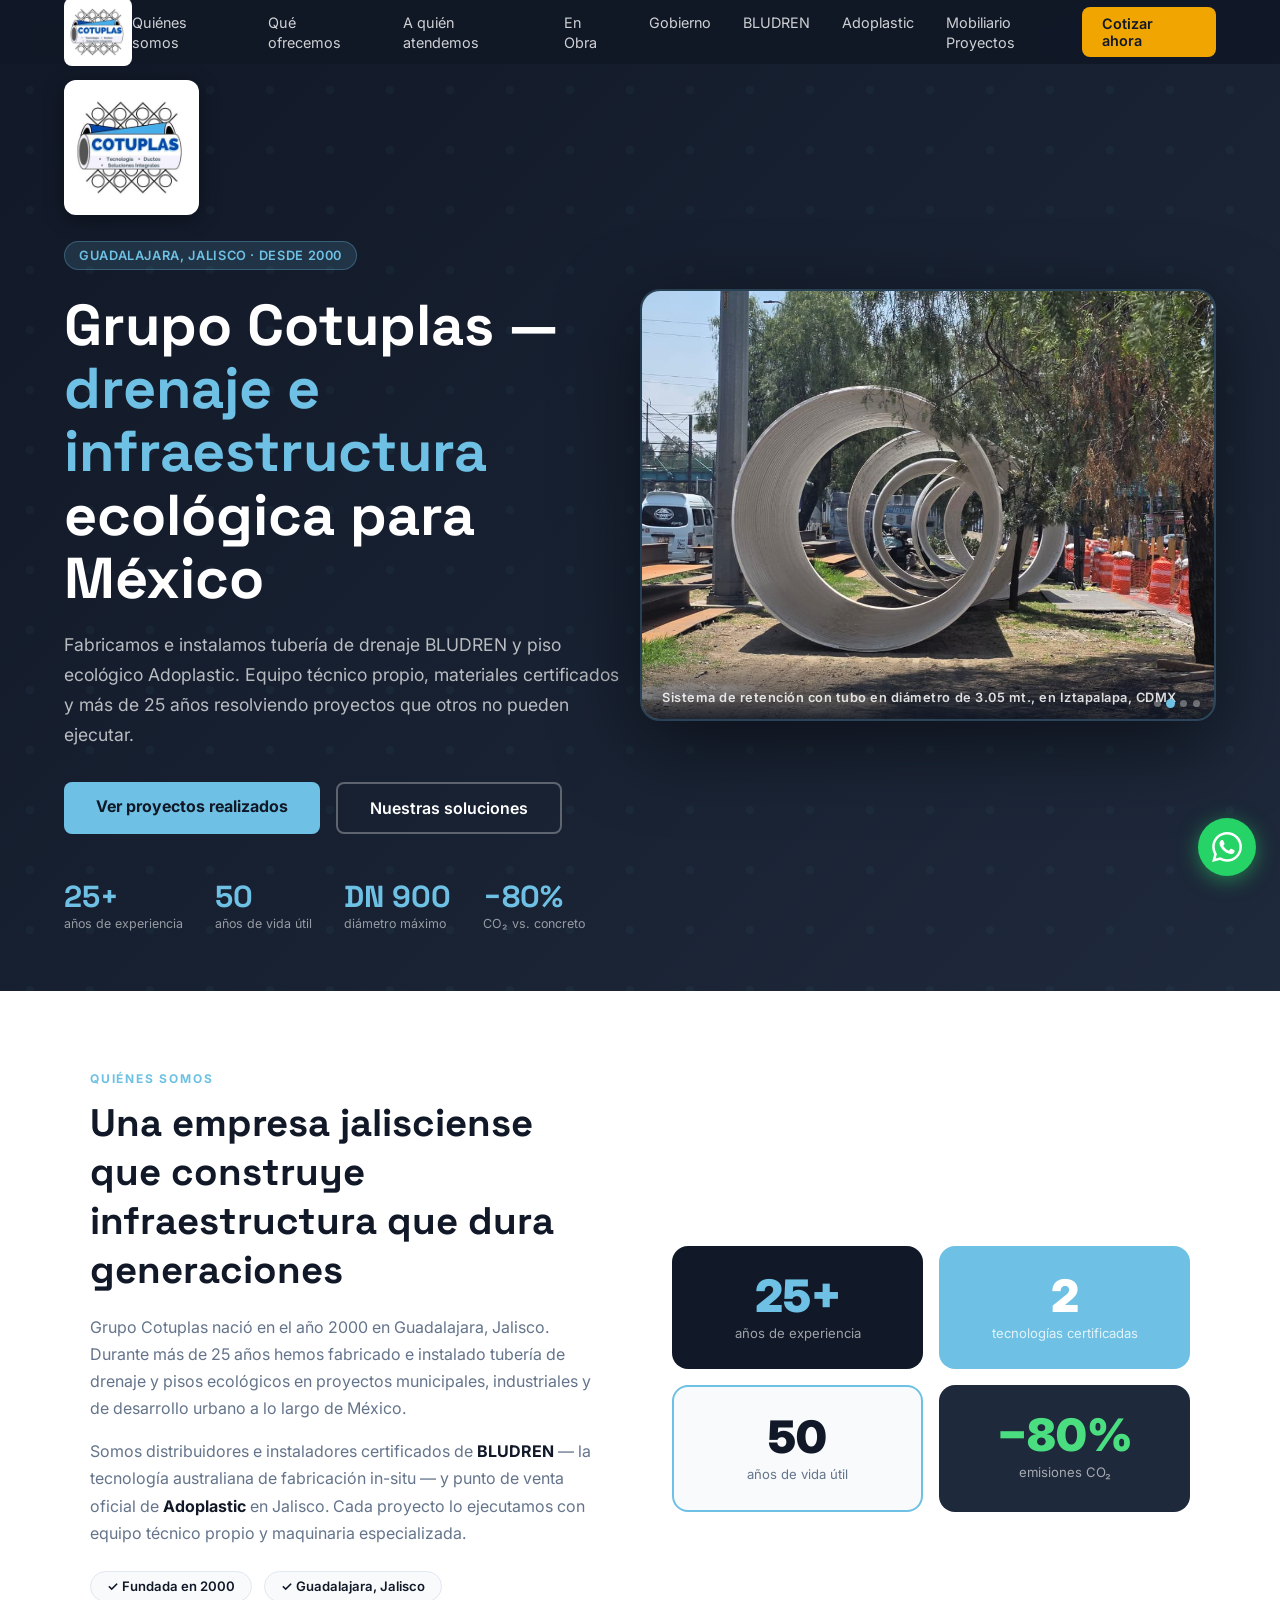
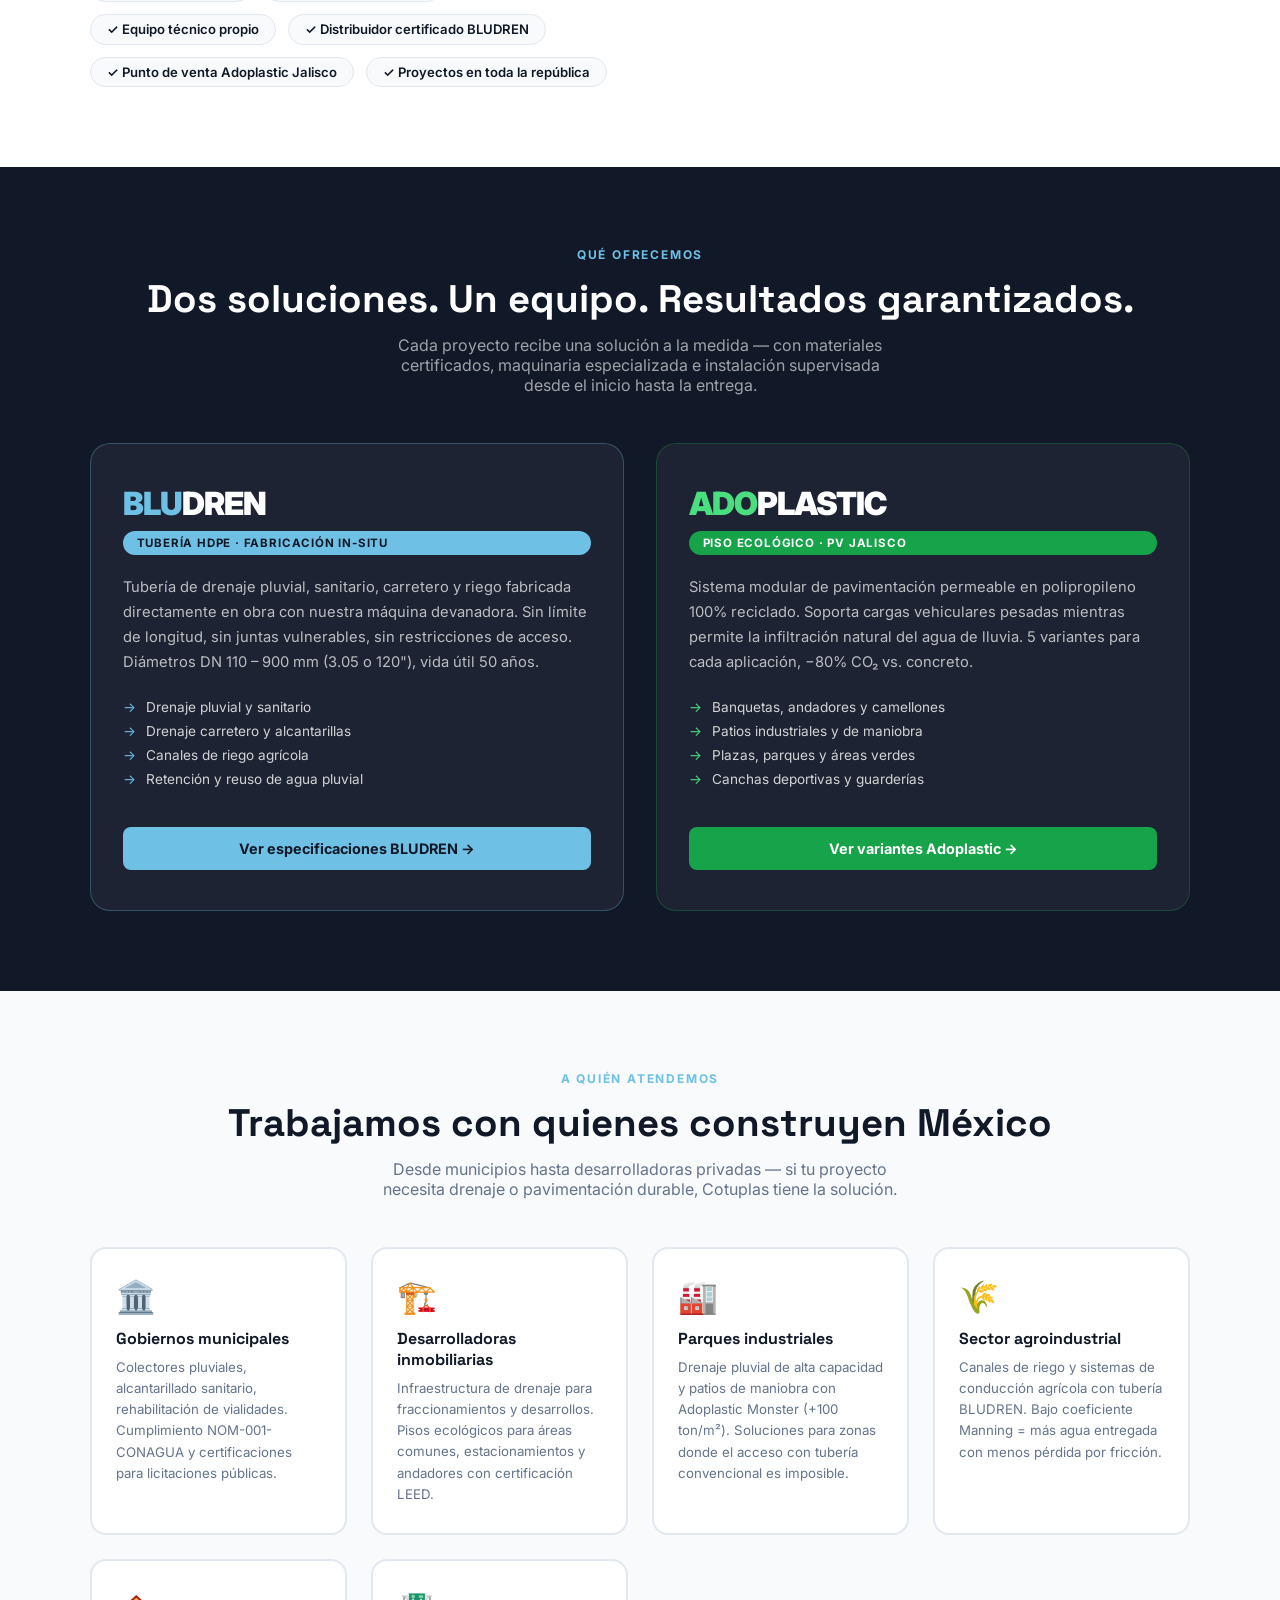
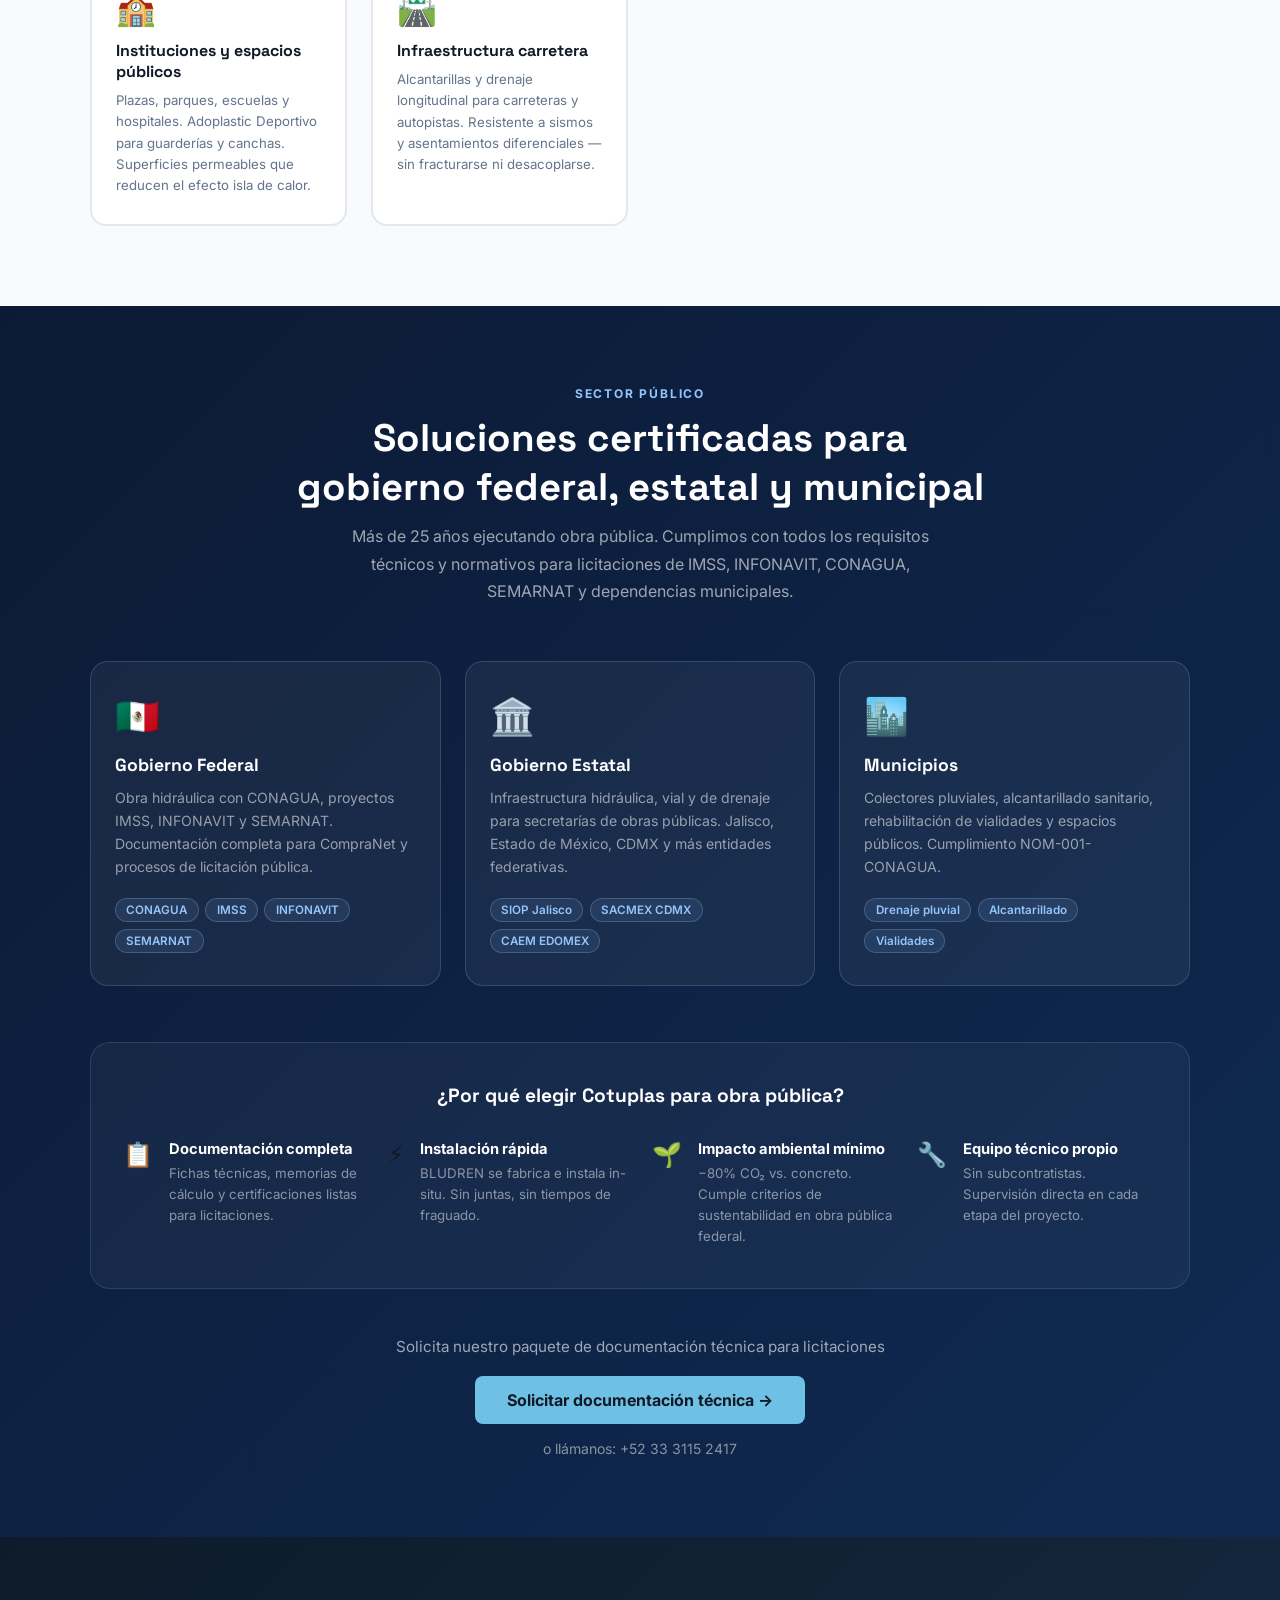
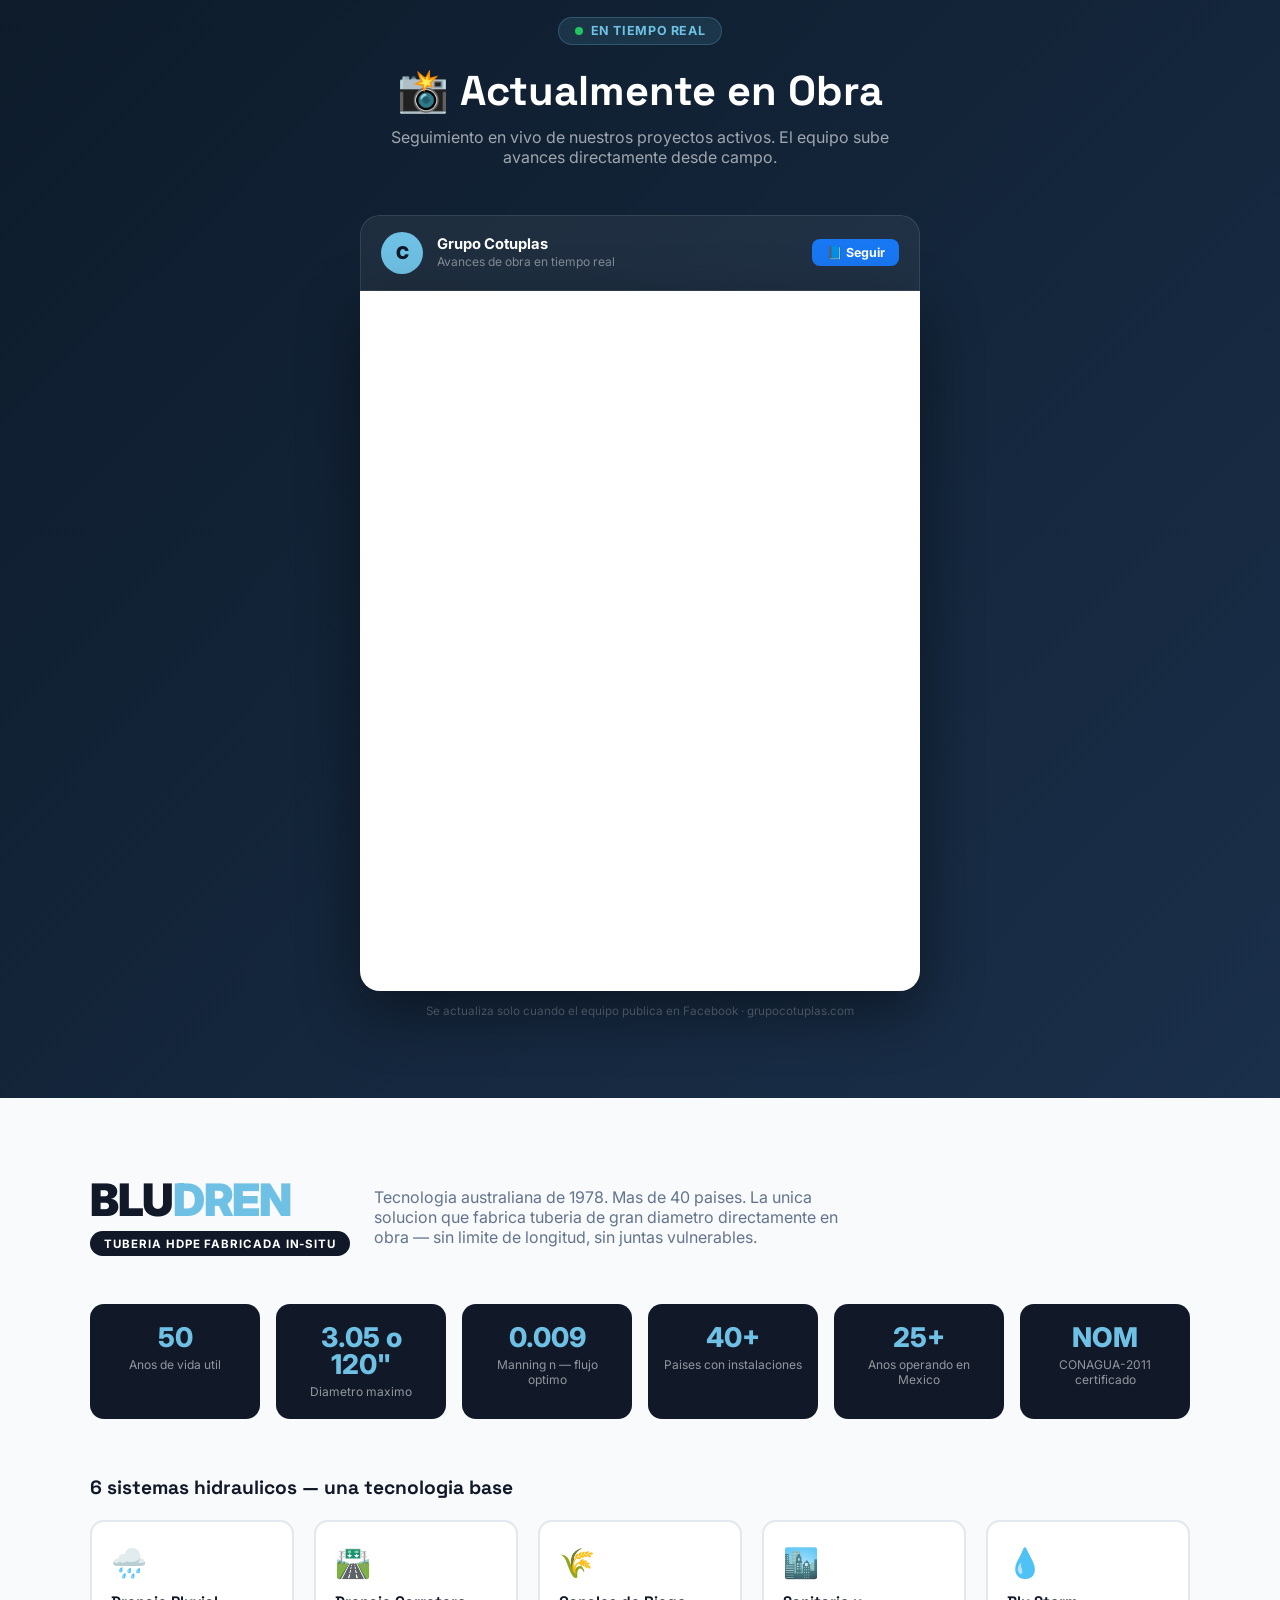
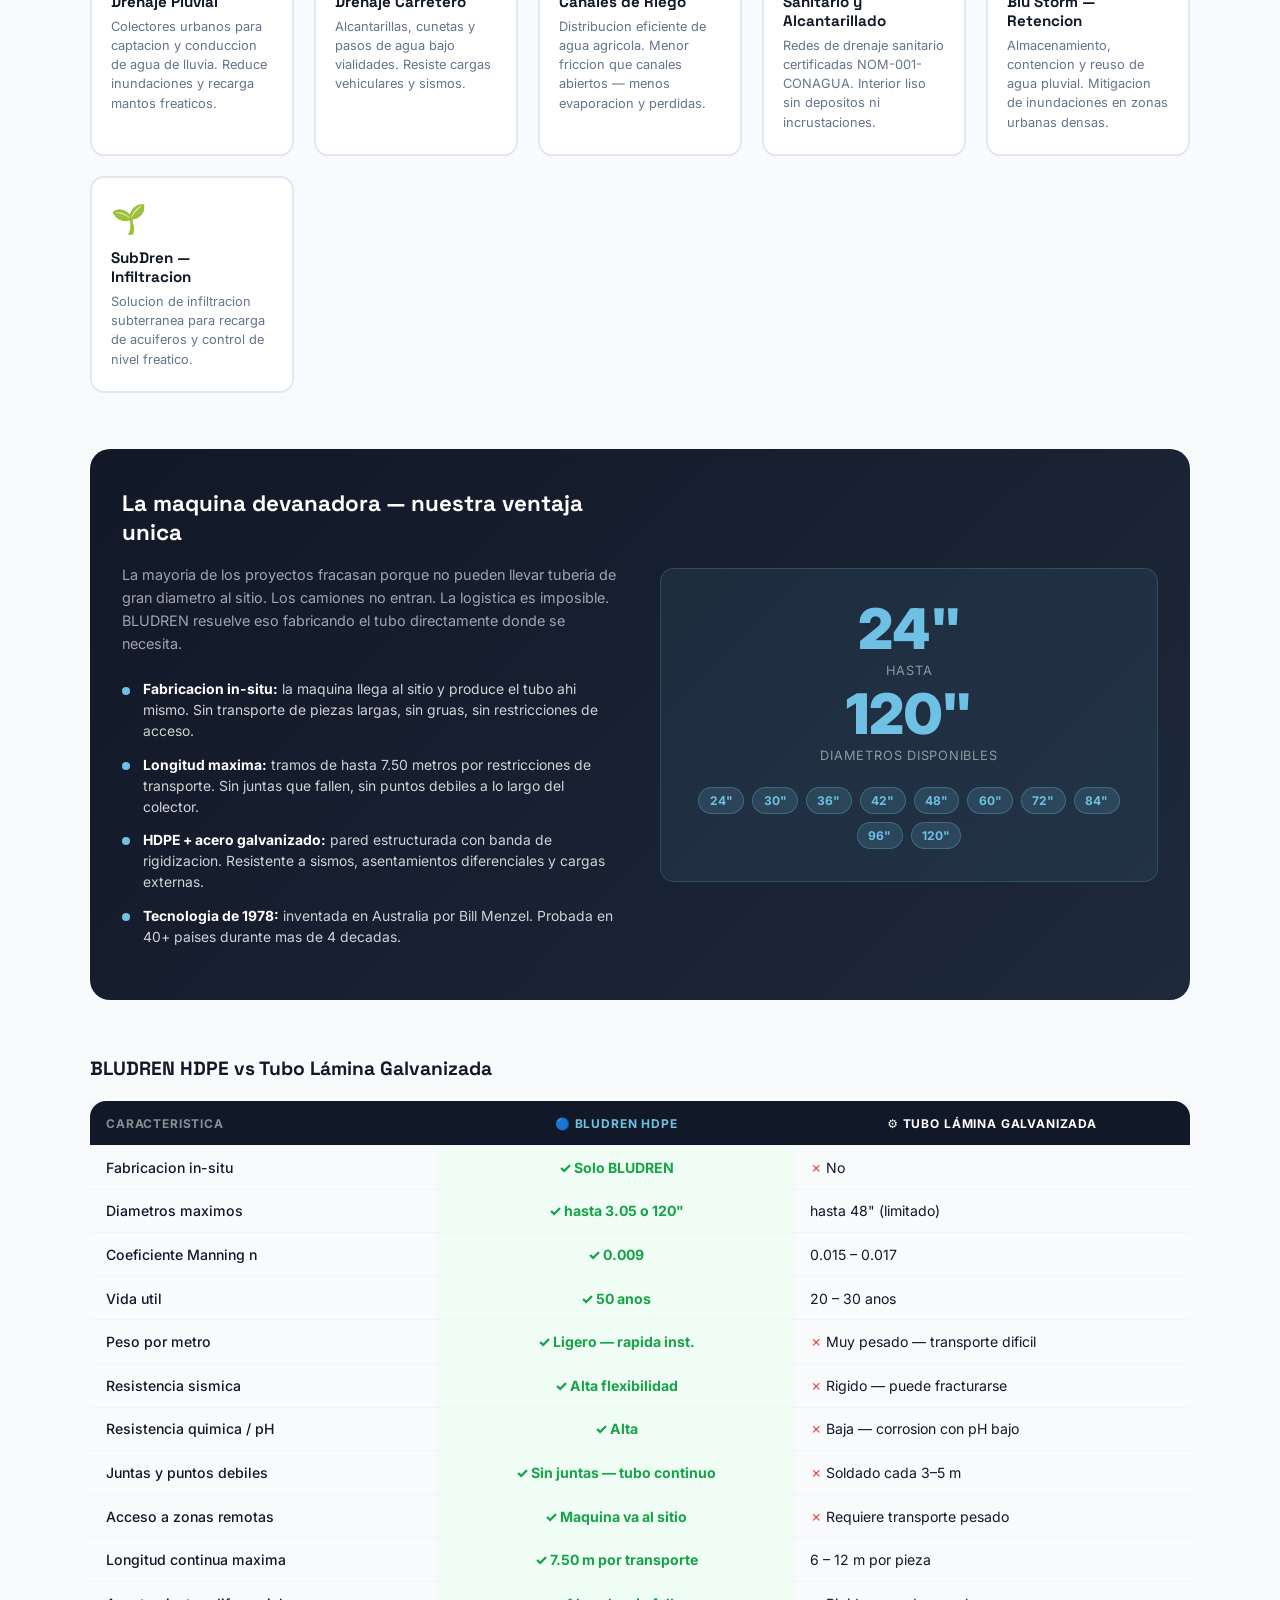
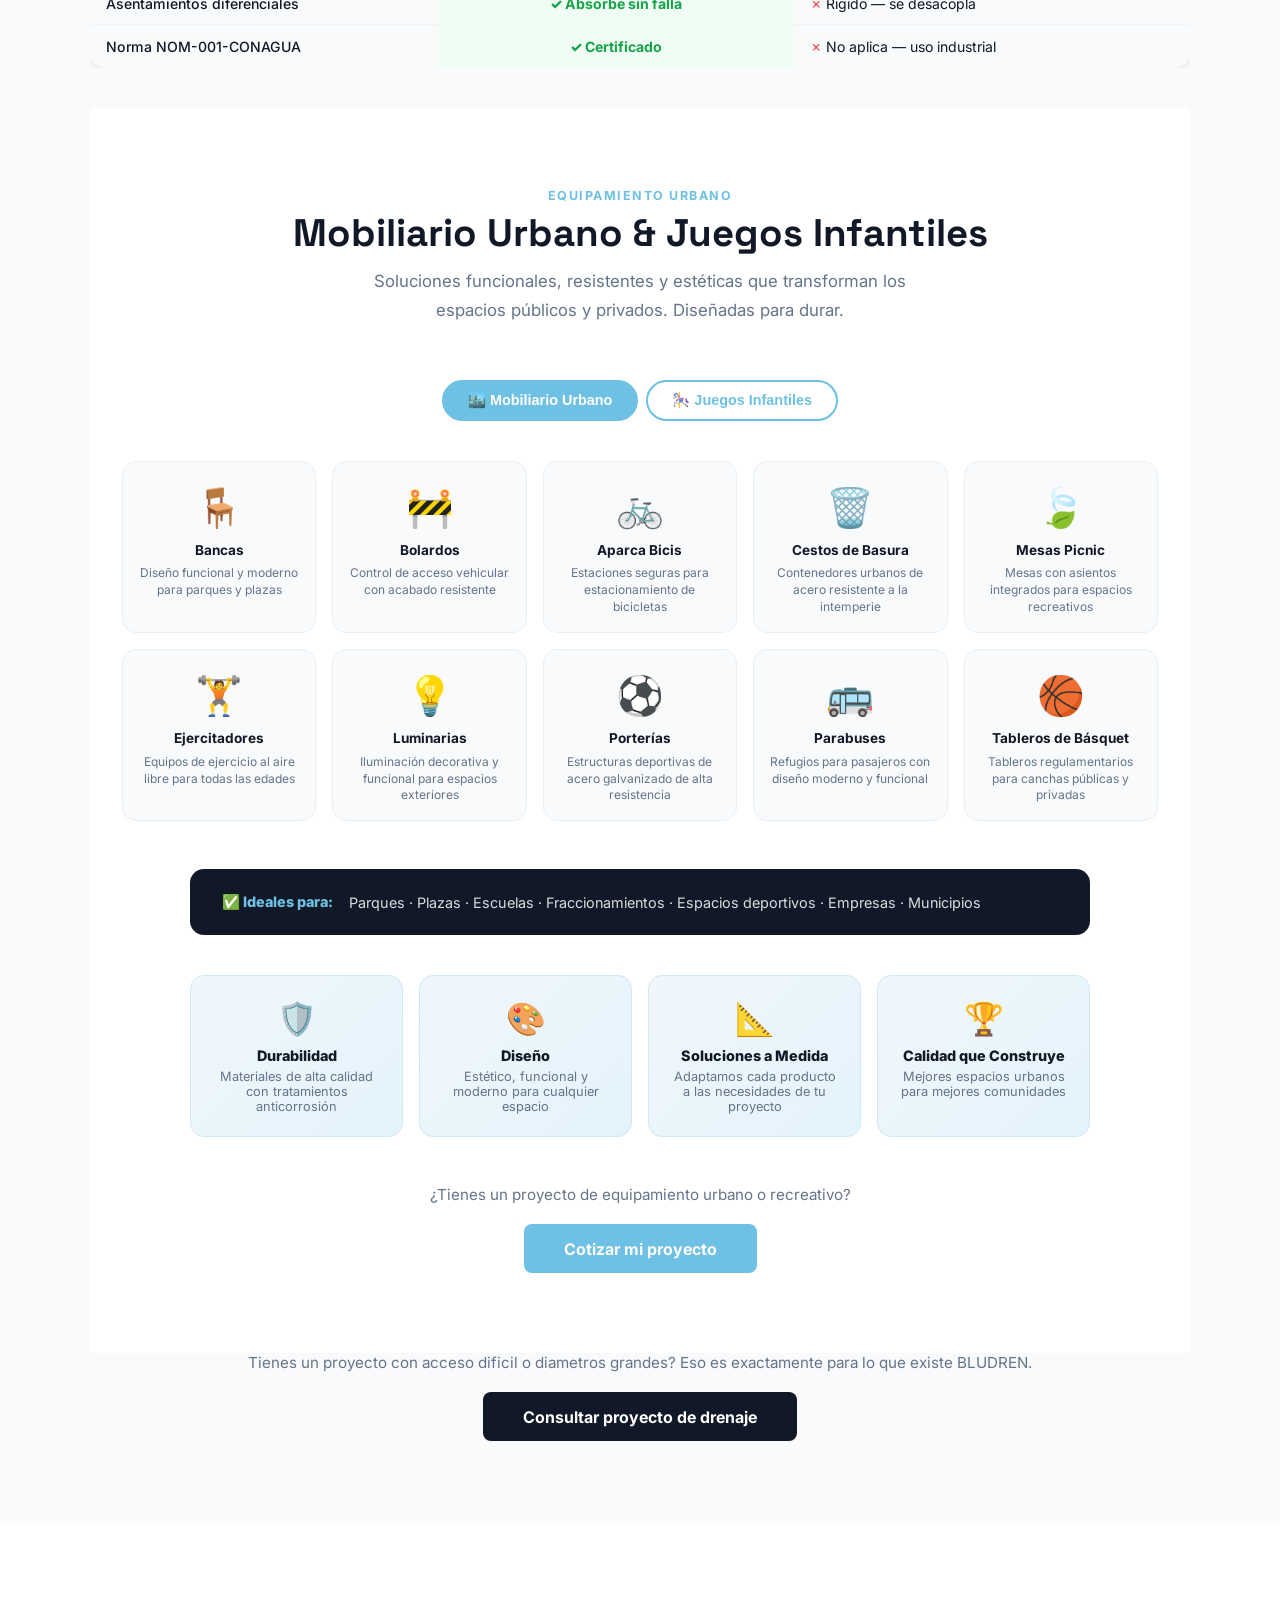
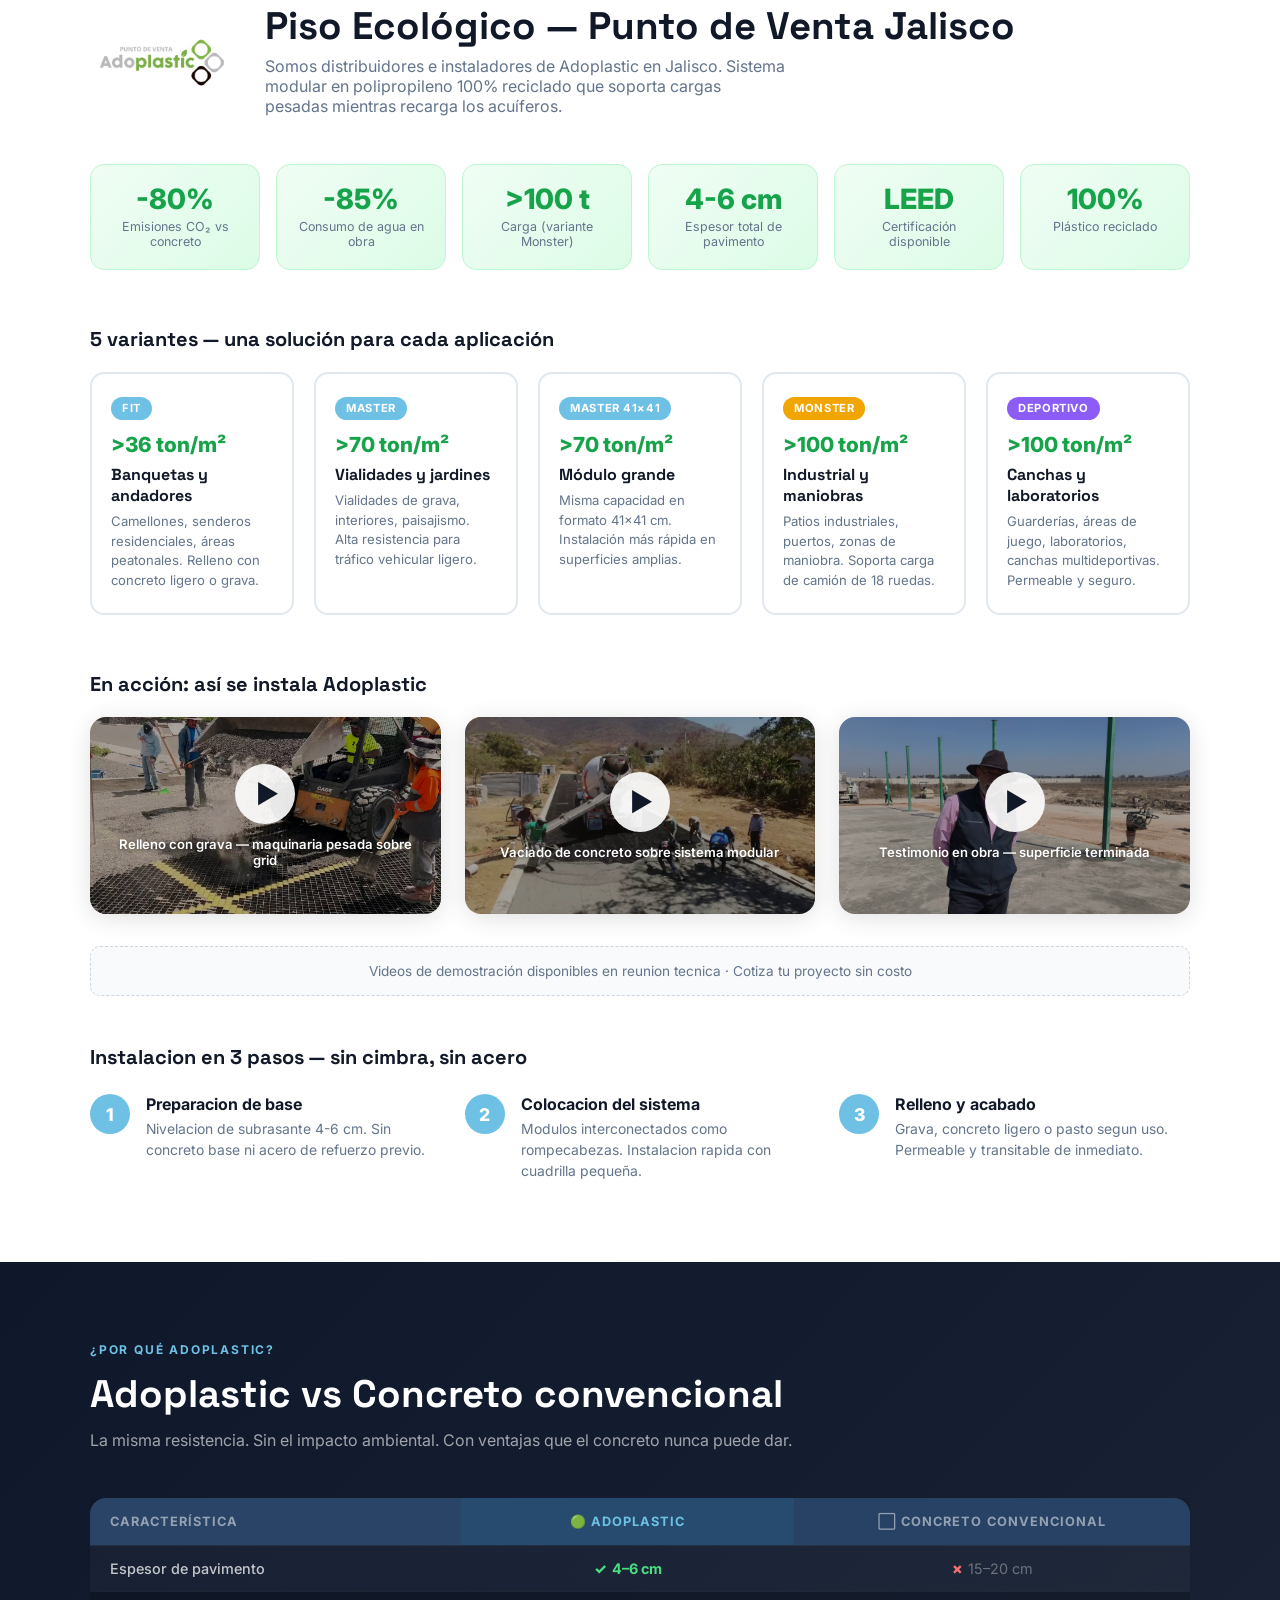
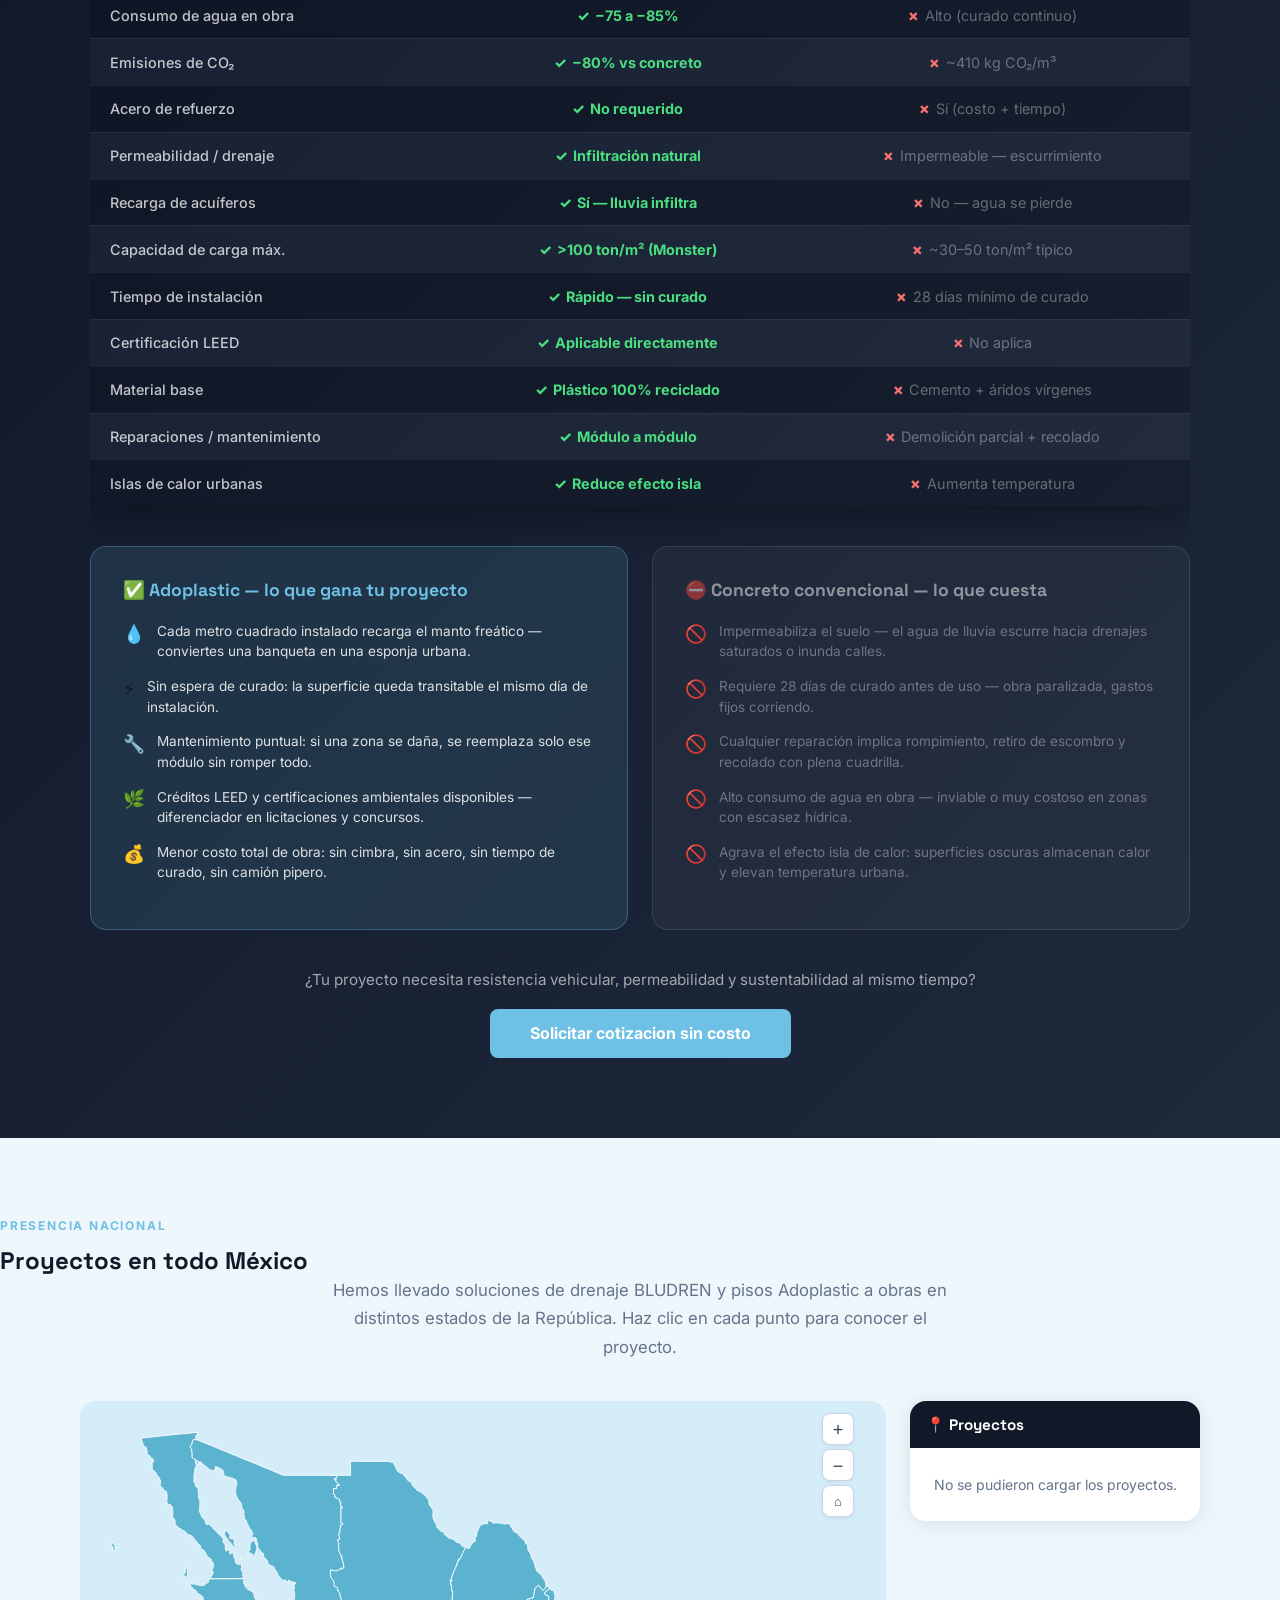
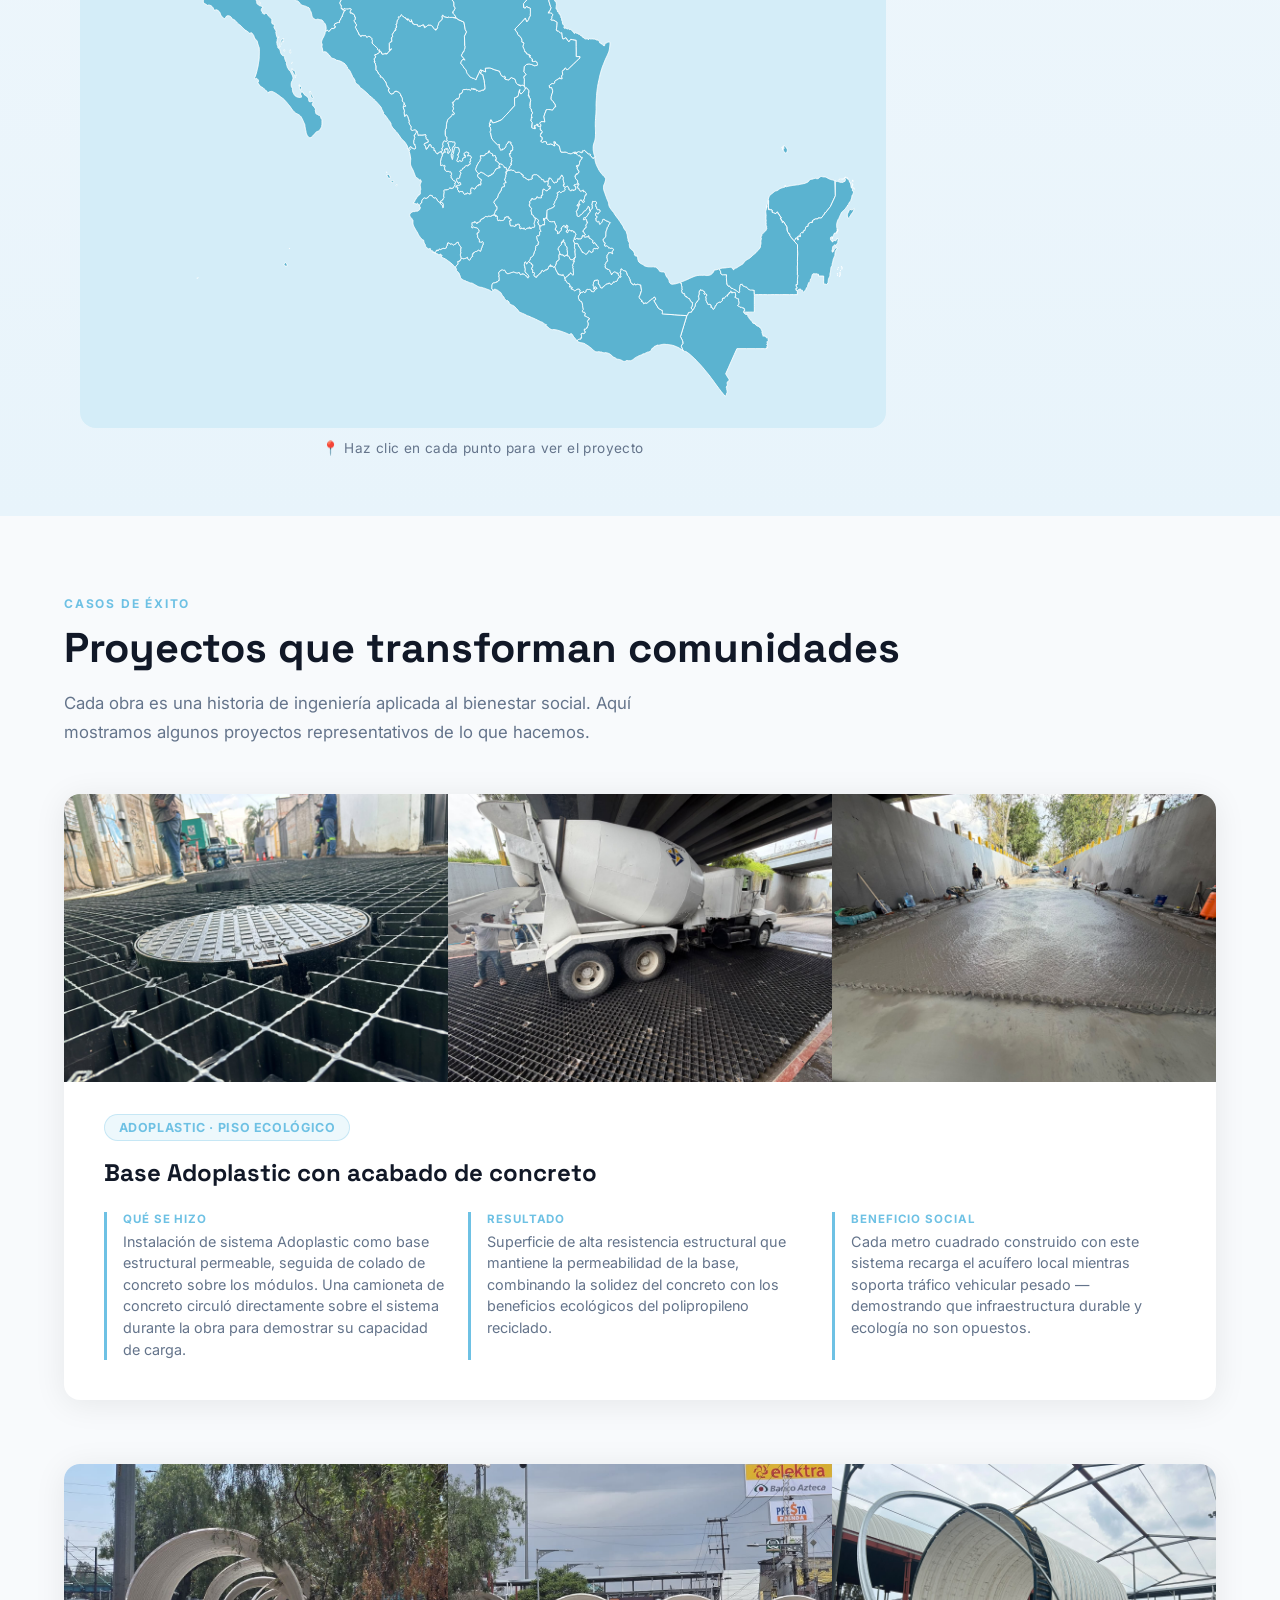
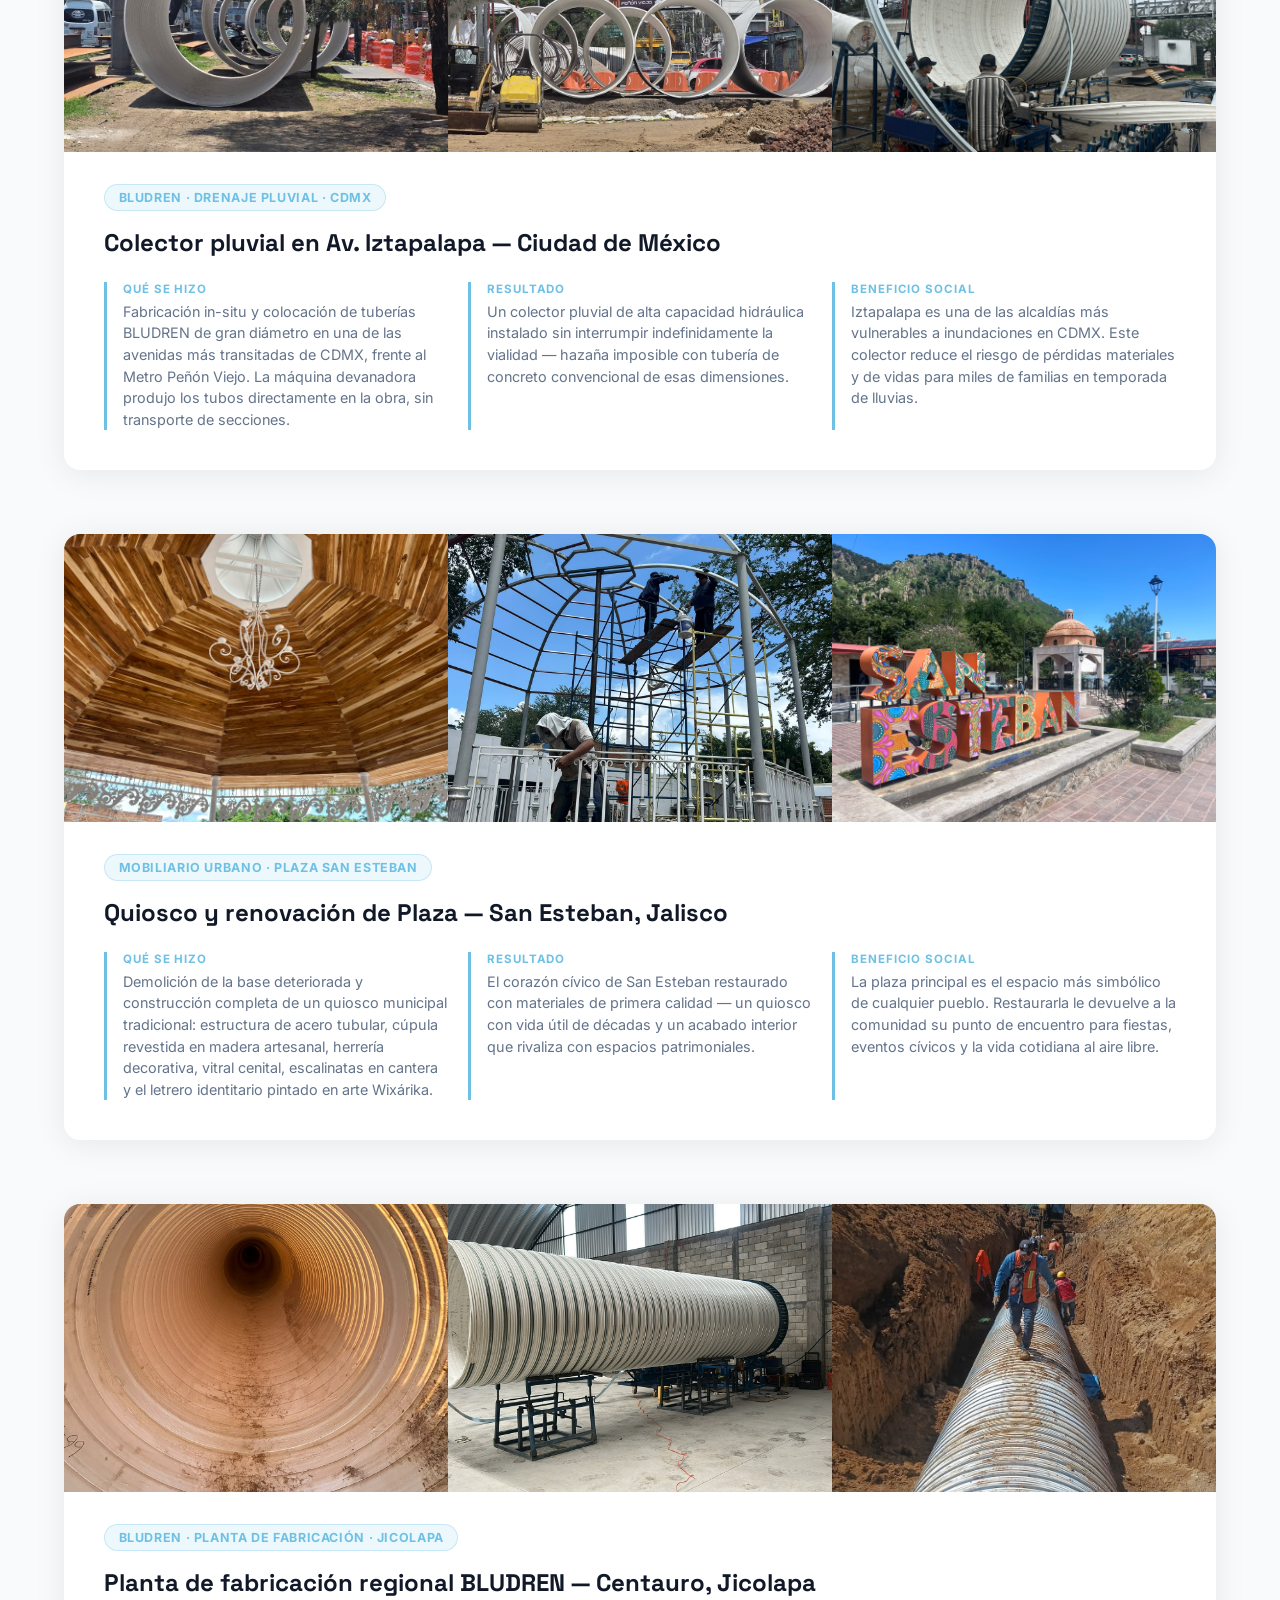
==== commit e9f28b48: "Corregir código visible al final de la página La función de las pestañas de Mobiliario Urbano / Jueg" ====
--- a/index.html
+++ b/index.html
@@ -3321,7 +3321,7 @@
 </script>
 
 
-
+<script>
 function switchMobTab(tab, btn) {
   document.querySelectorAll(".mob-panel").forEach(function(p){ p.classList.remove("active"); });
   document.querySelectorAll(".mob-tab-btn").forEach(function(b){ b.classList.remove("active"); });
@@ -3329,6 +3329,7 @@
   if (panel) panel.classList.add("active");
   if (btn) btn.classList.add("active");
 }
+</script>
 
 <!-- iframe de Facebook listo — no se necesita SDK -->
 
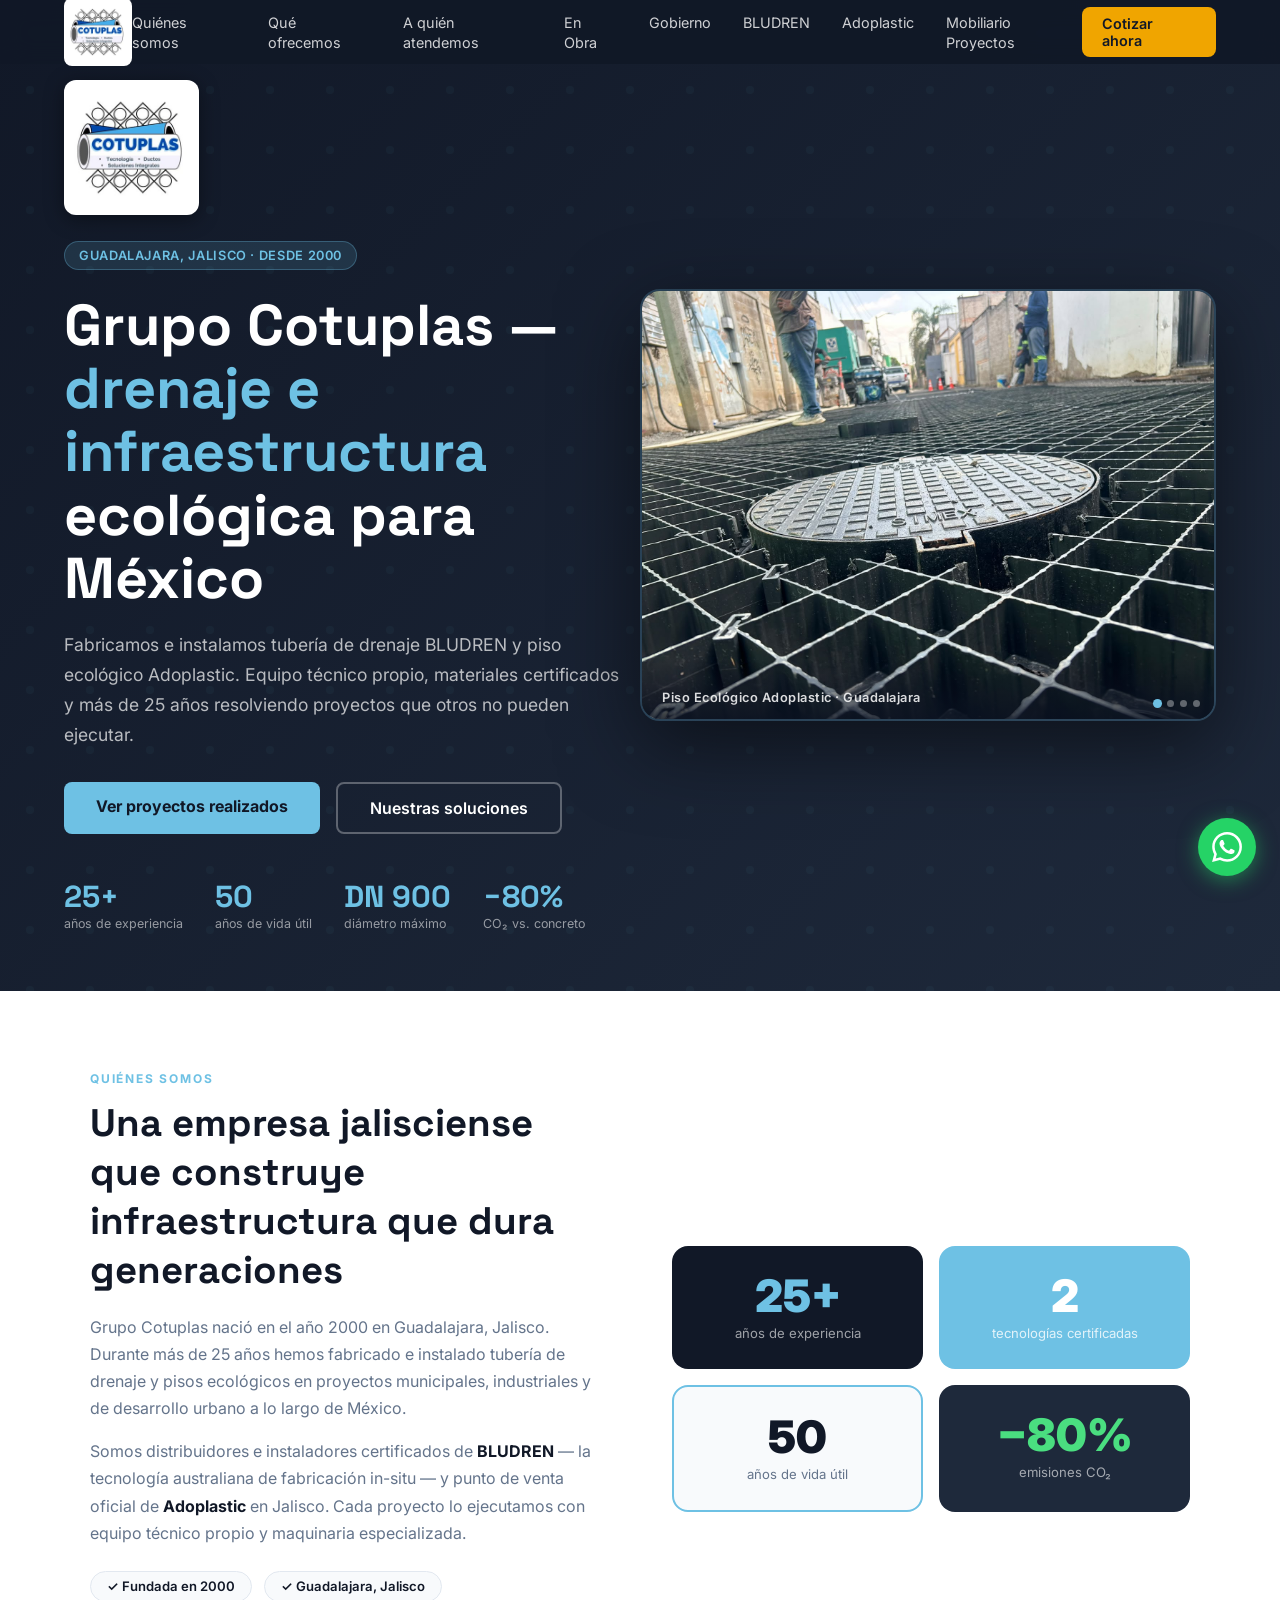
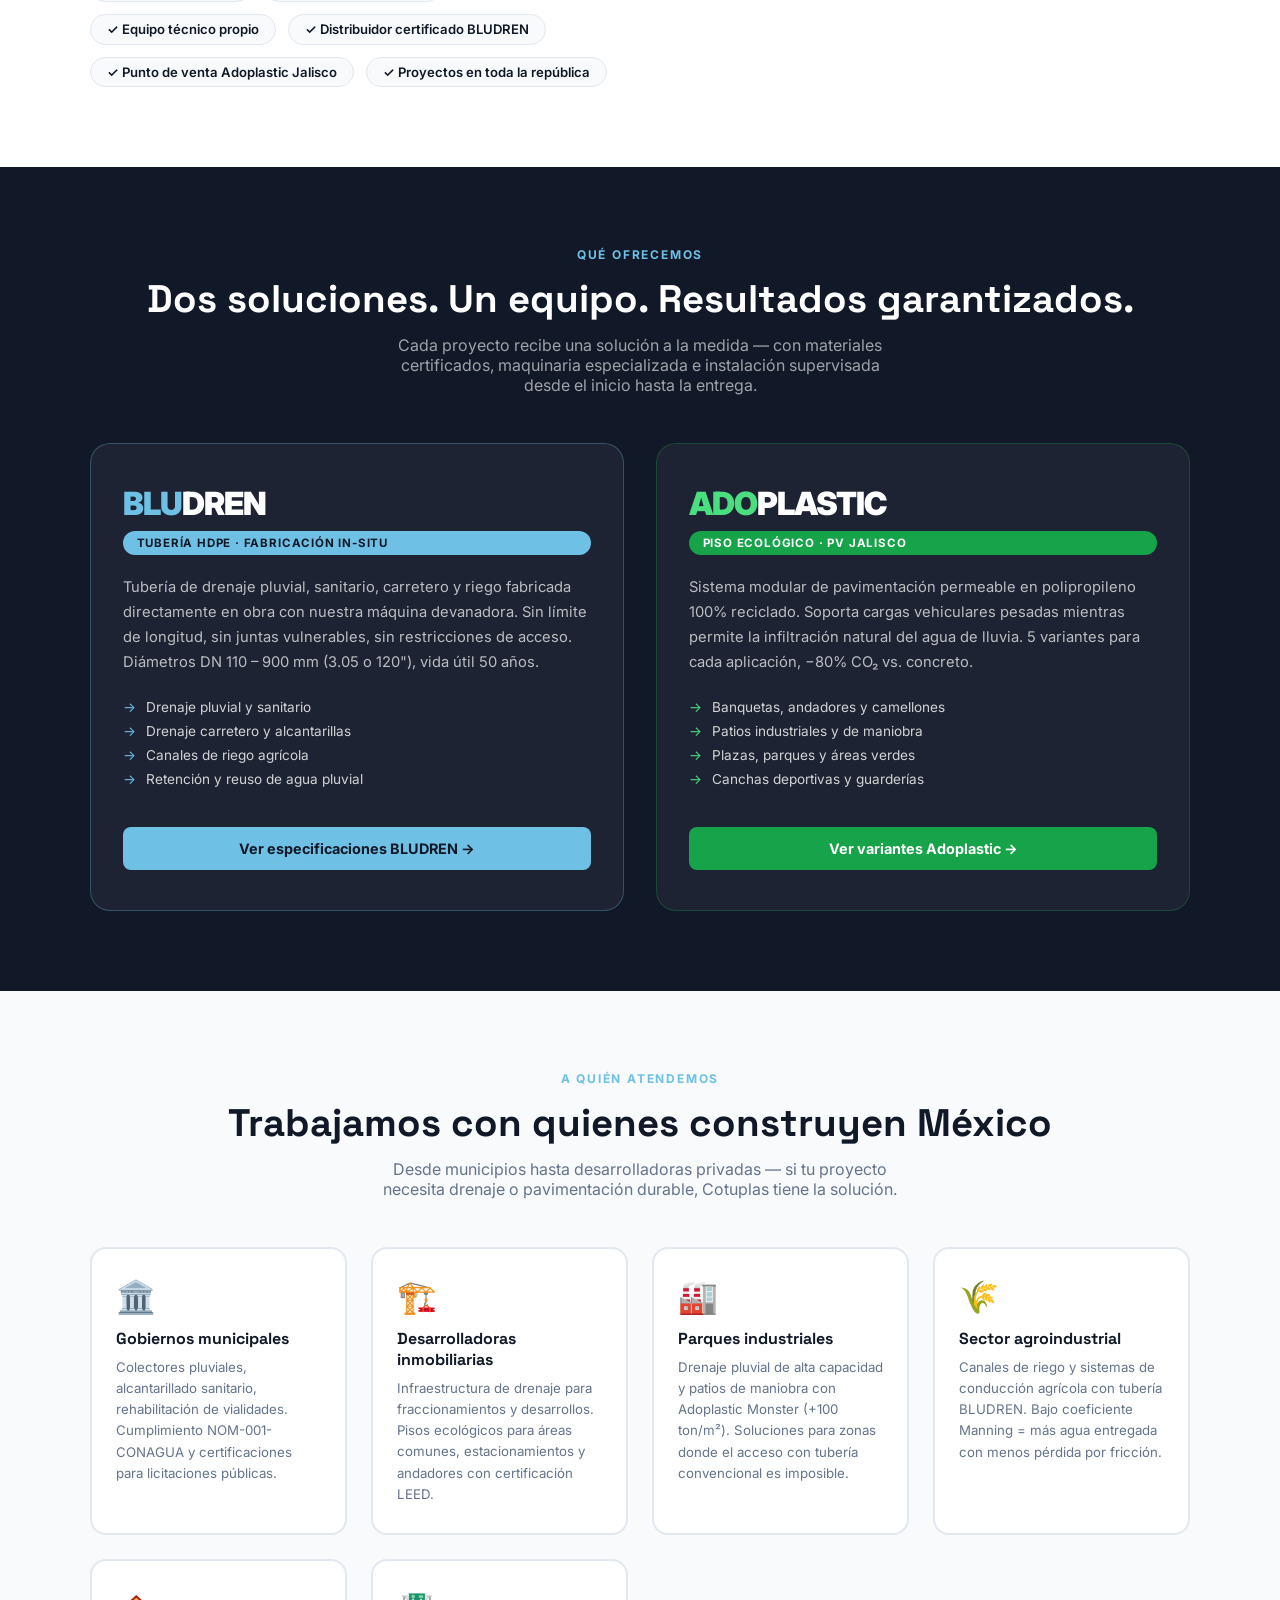
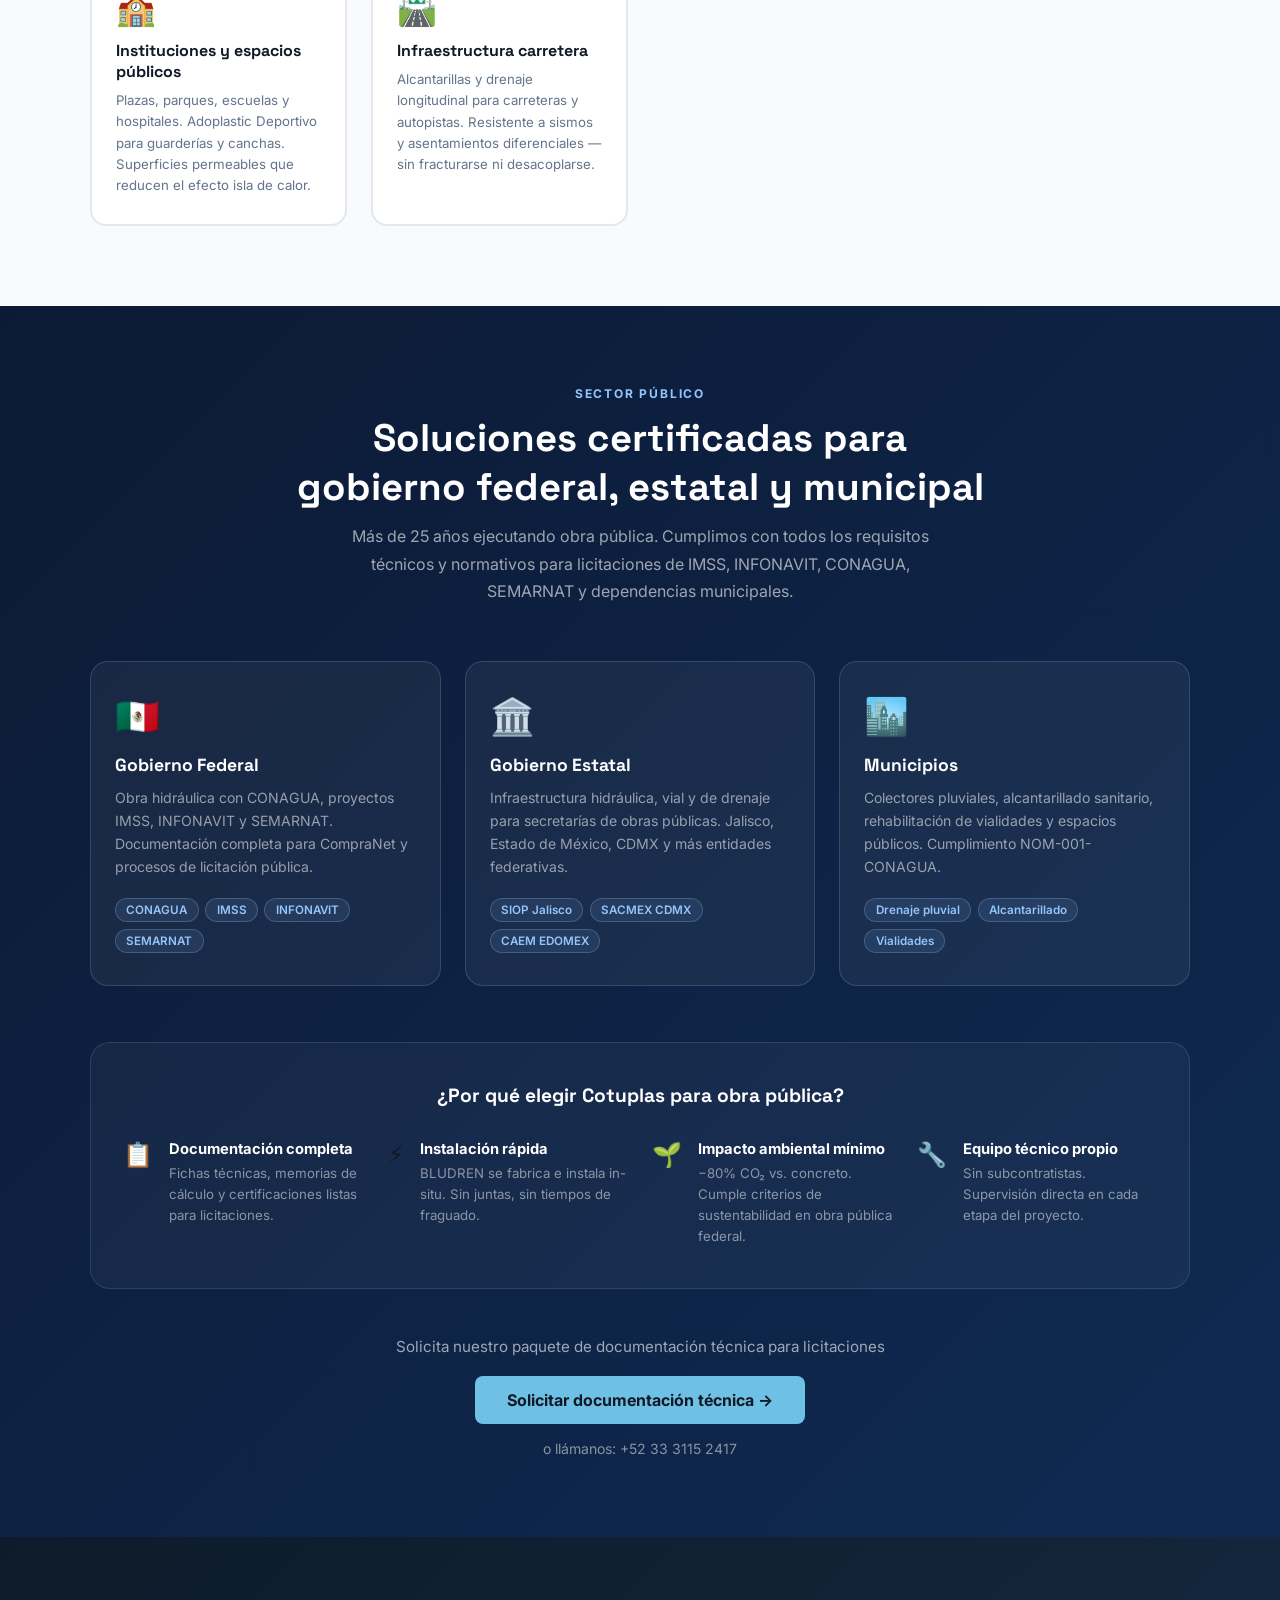
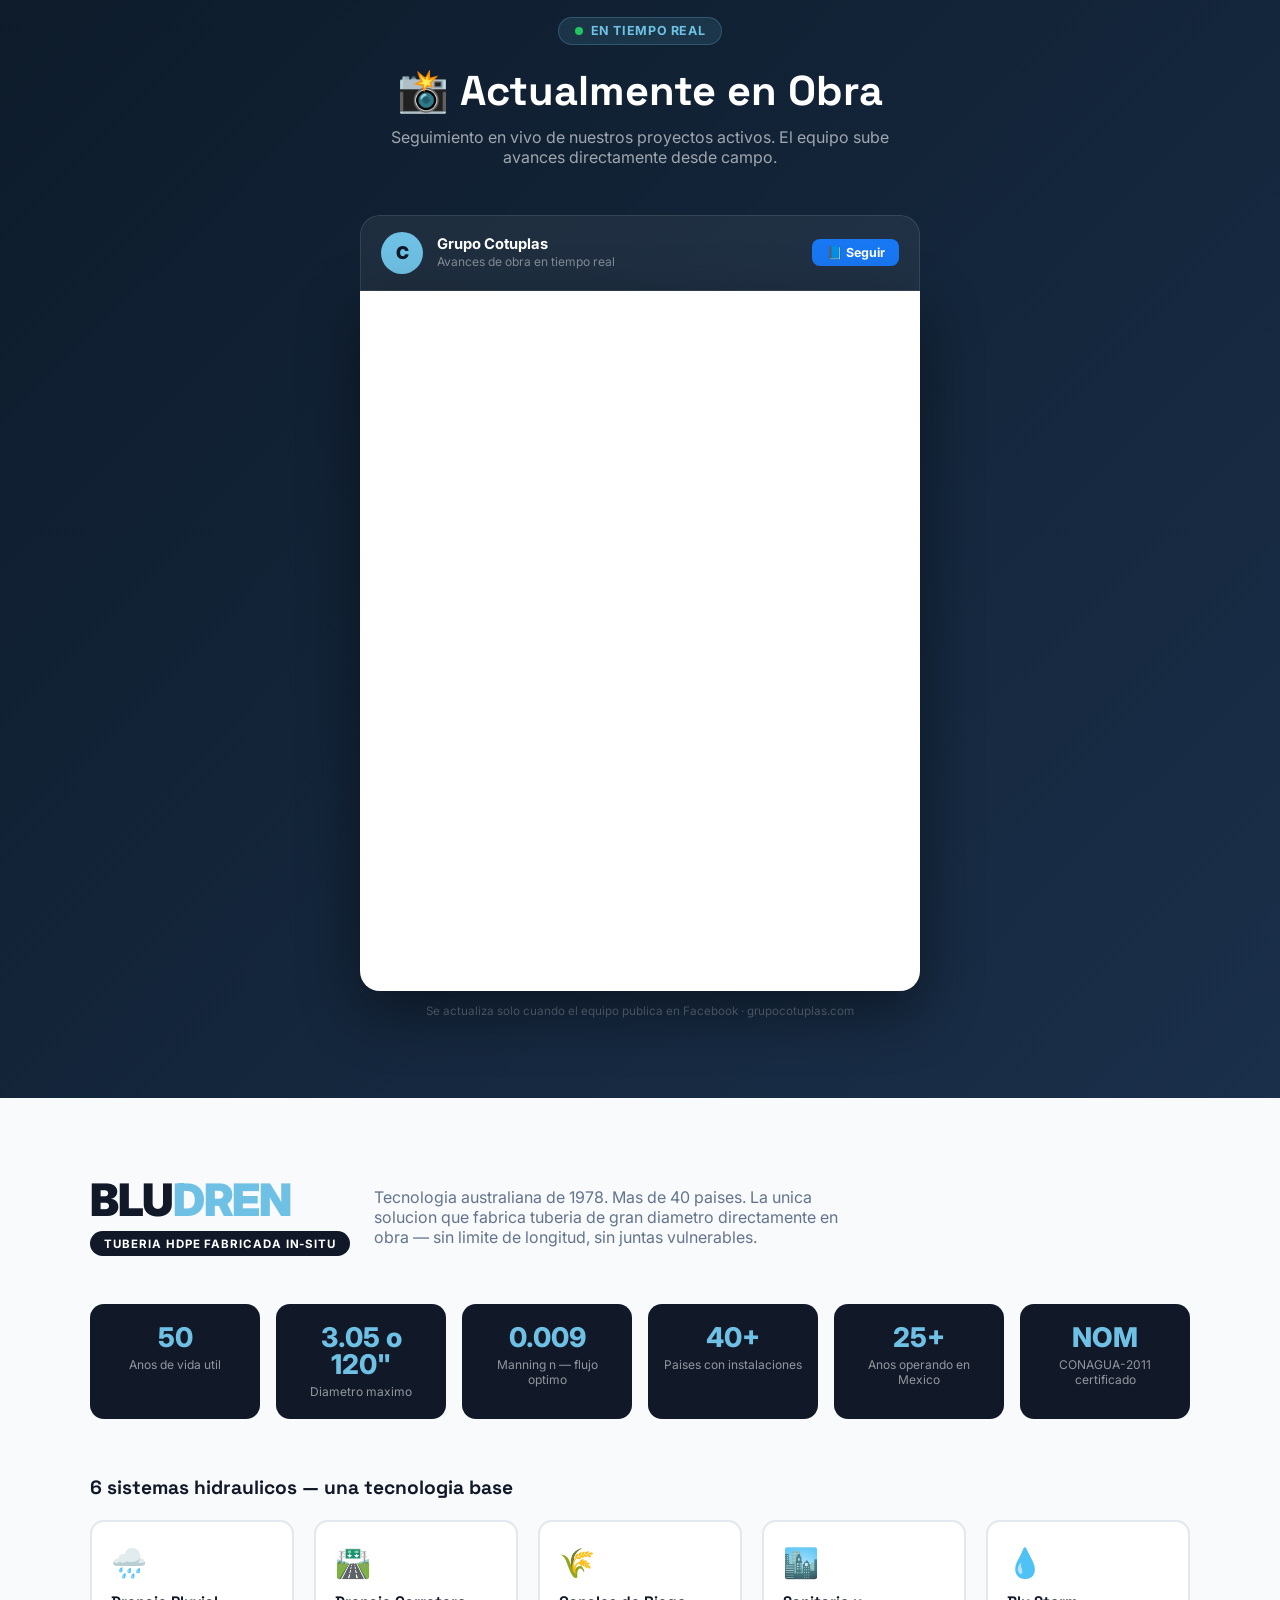
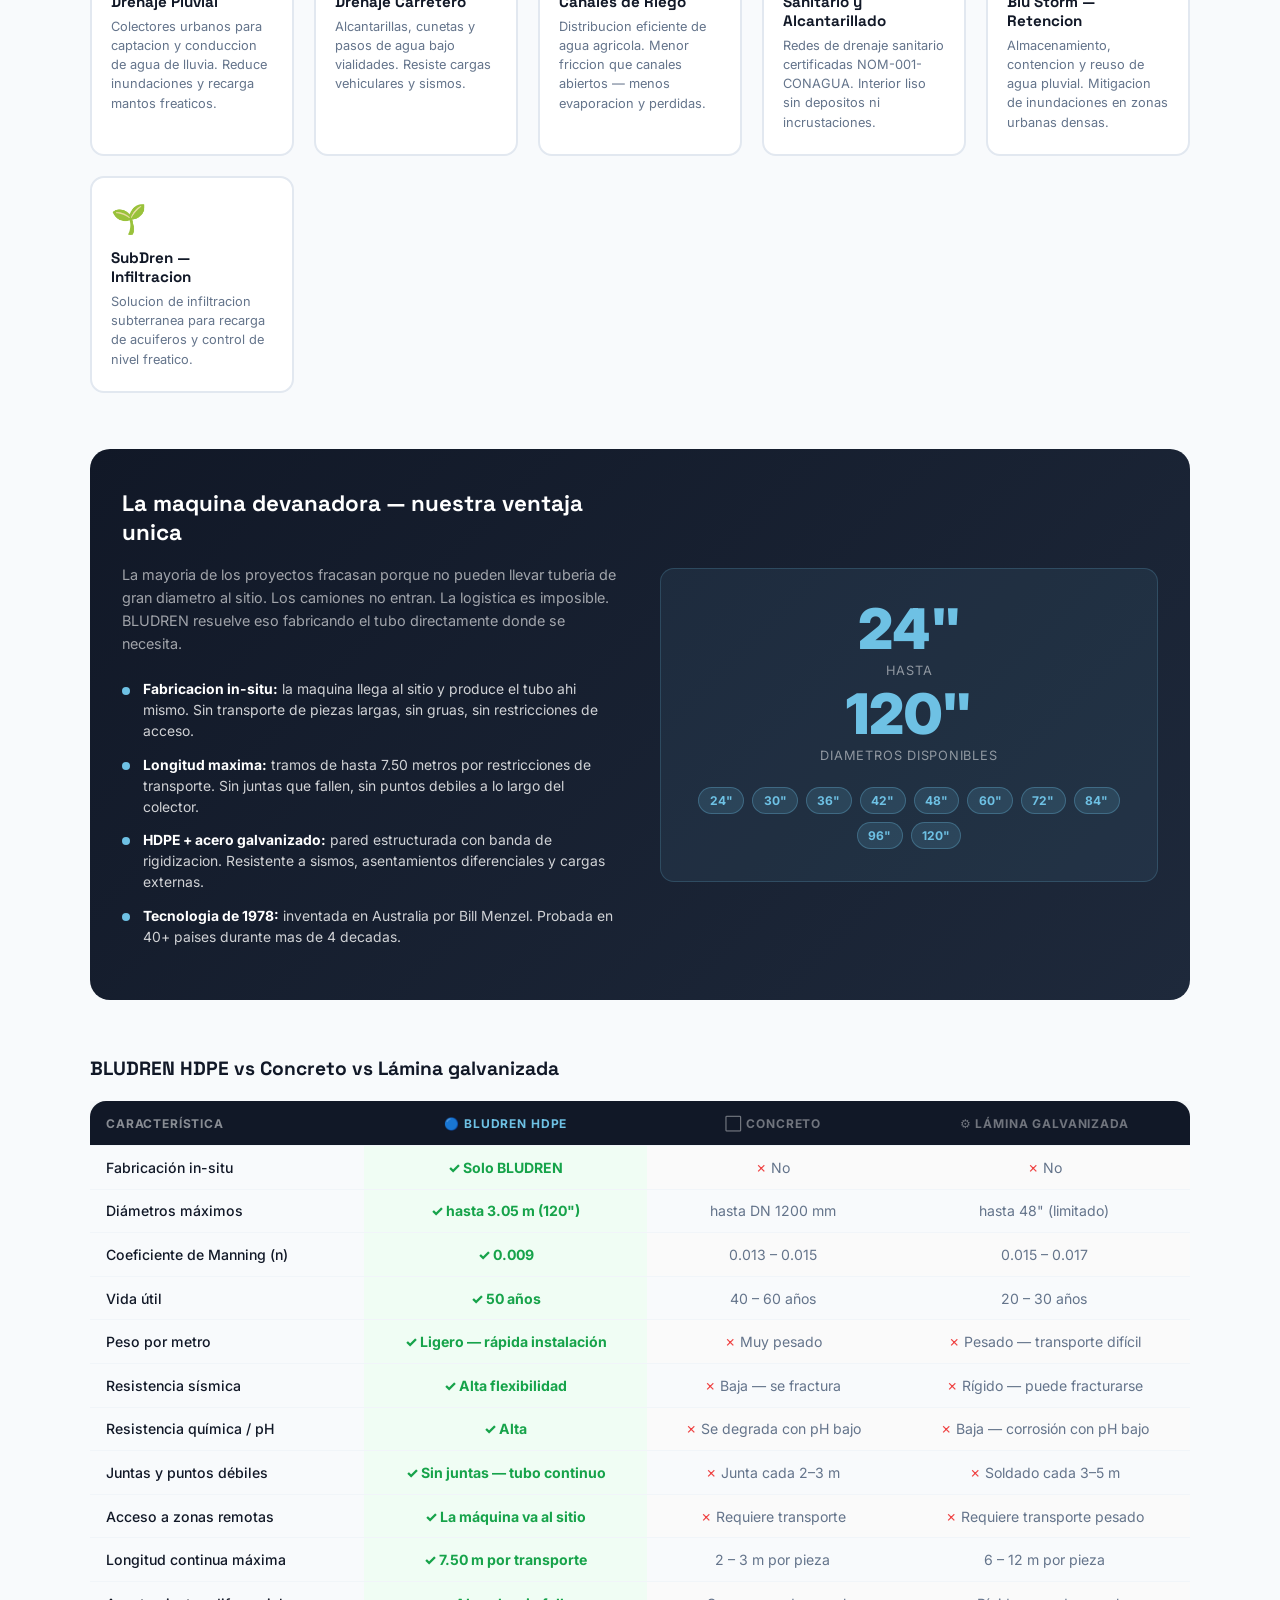
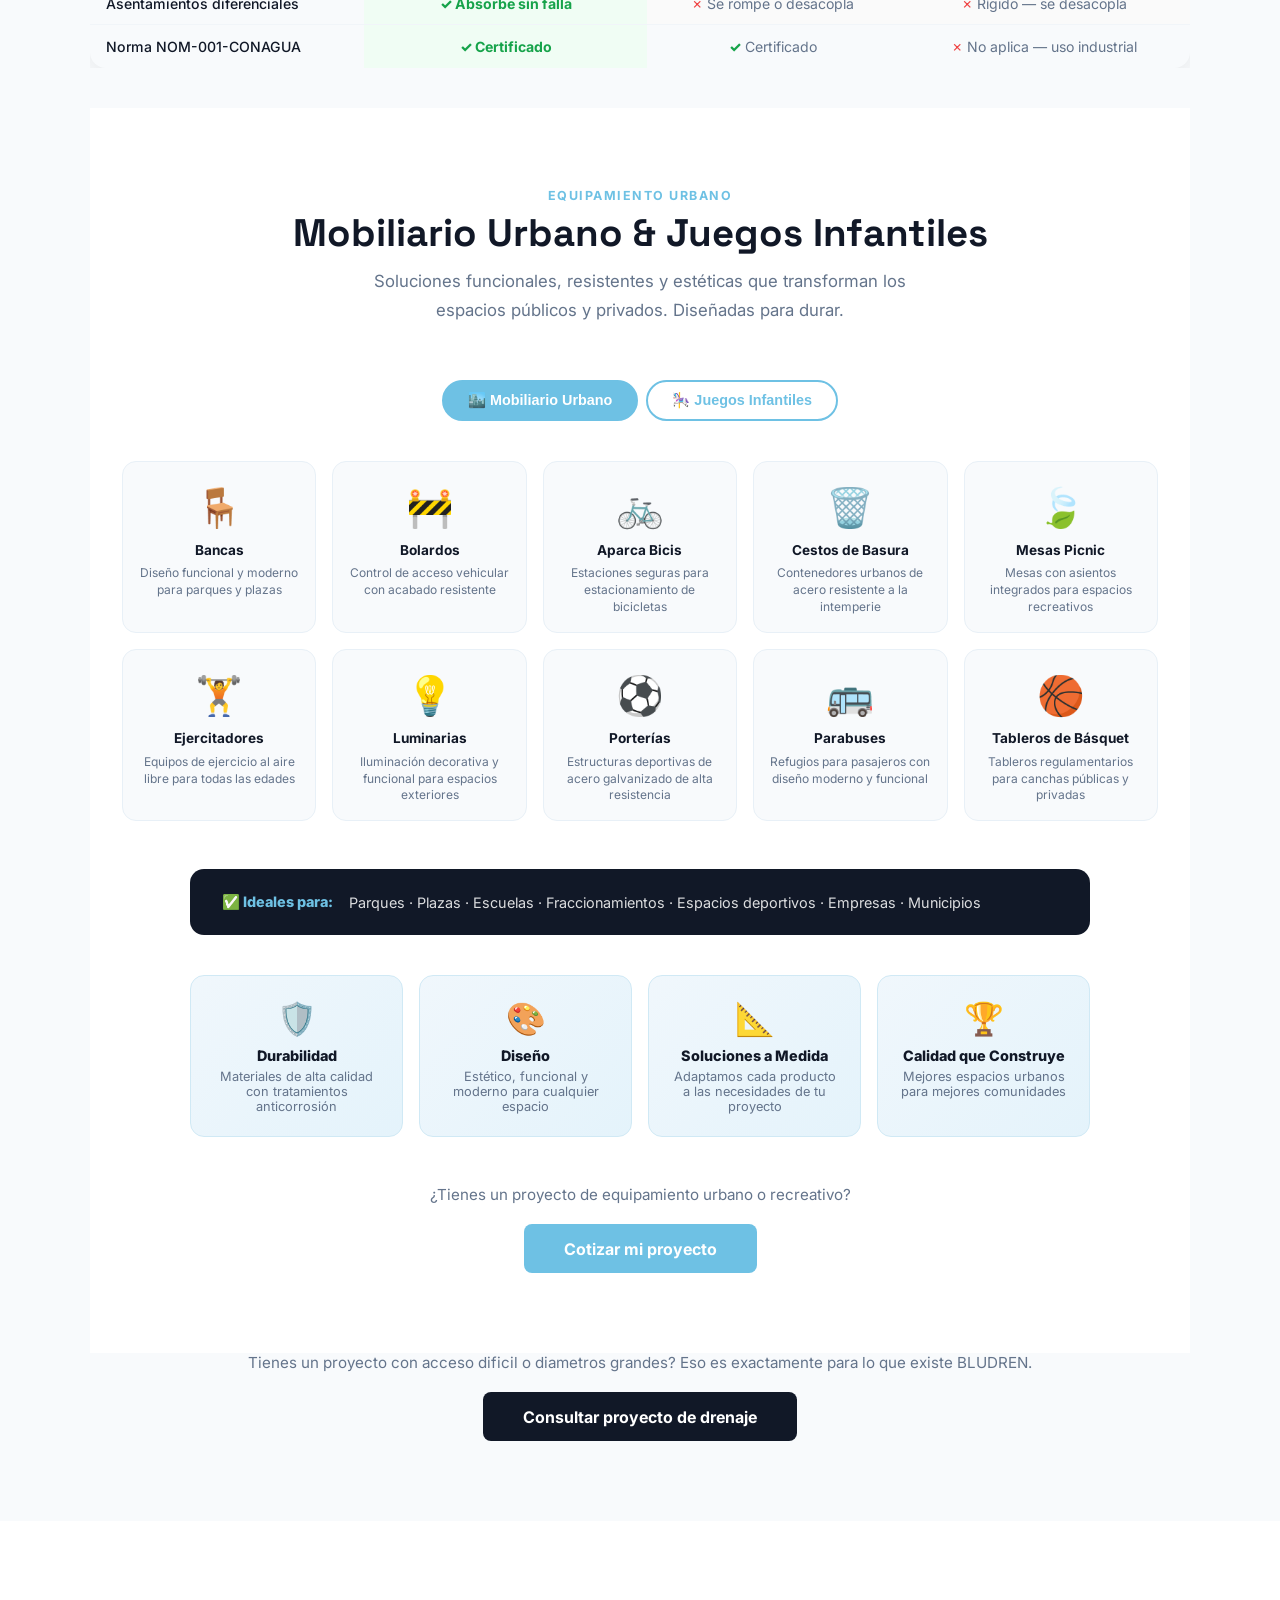
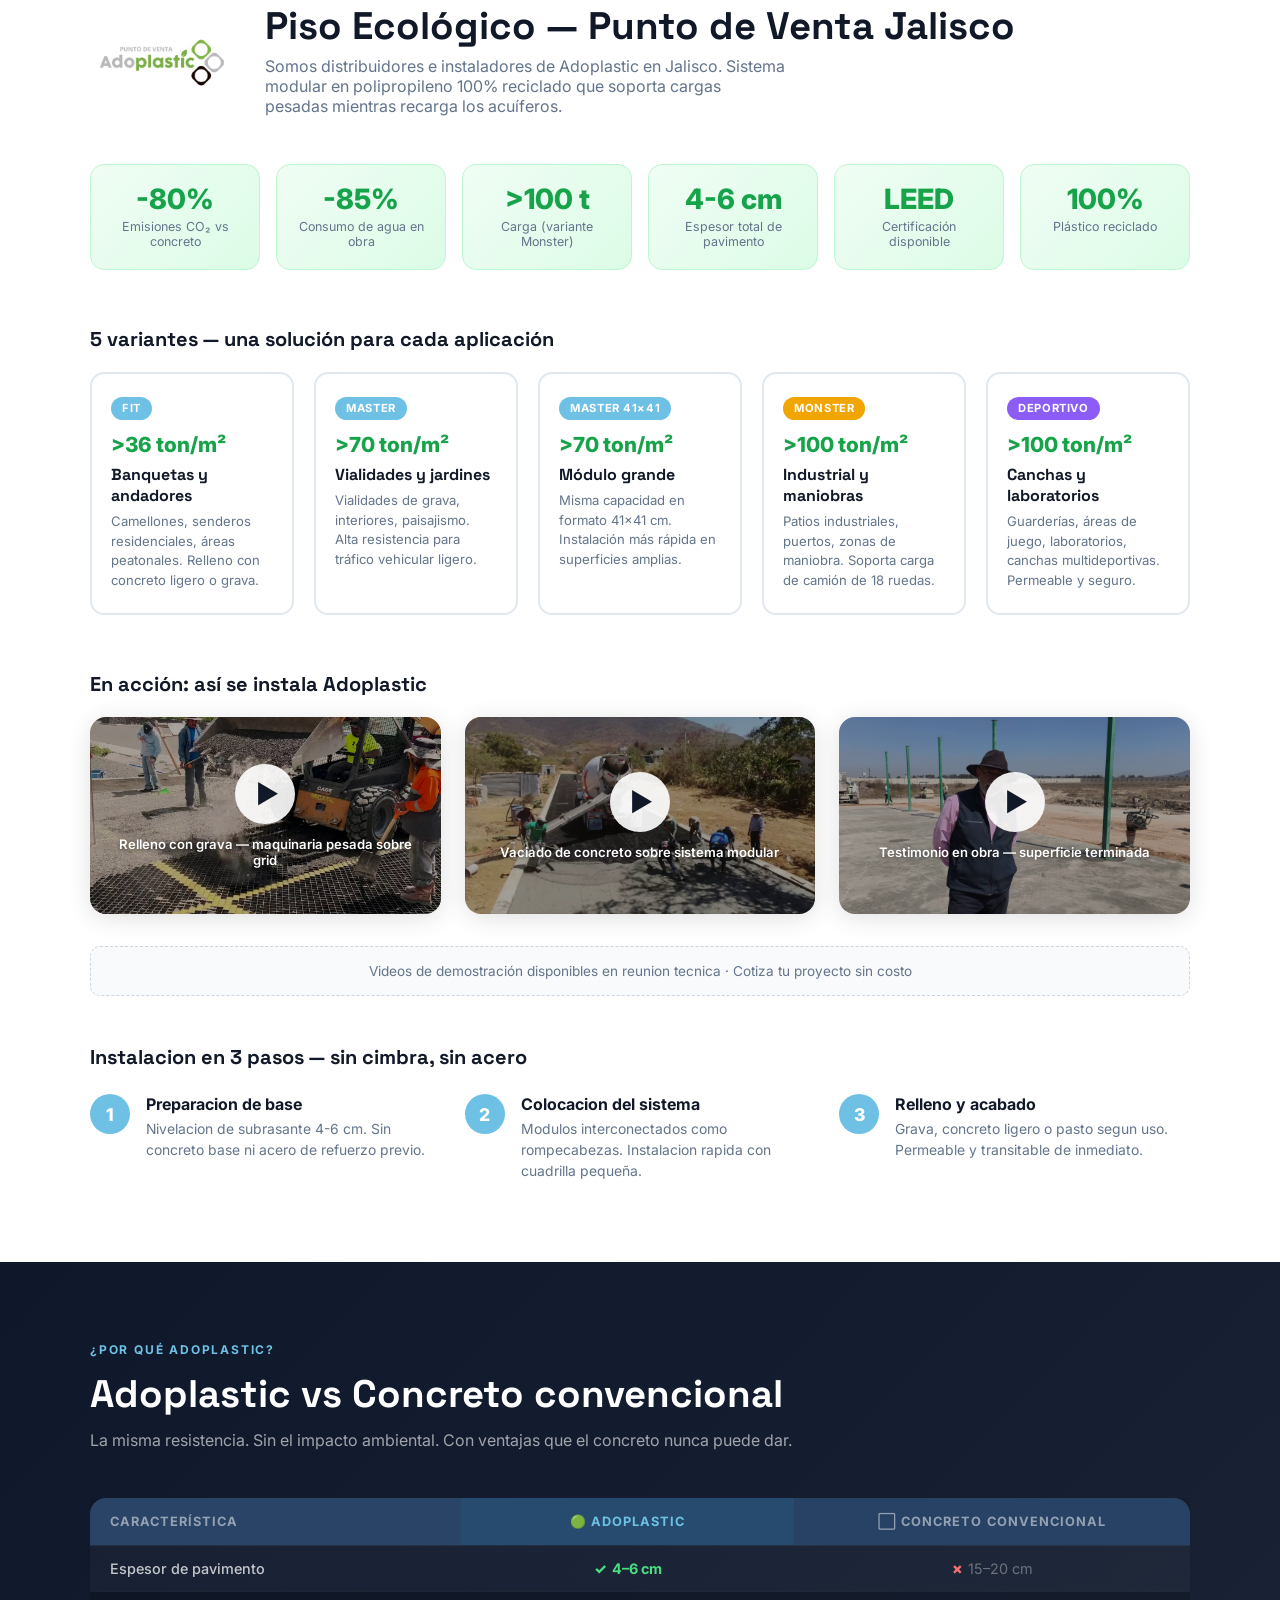
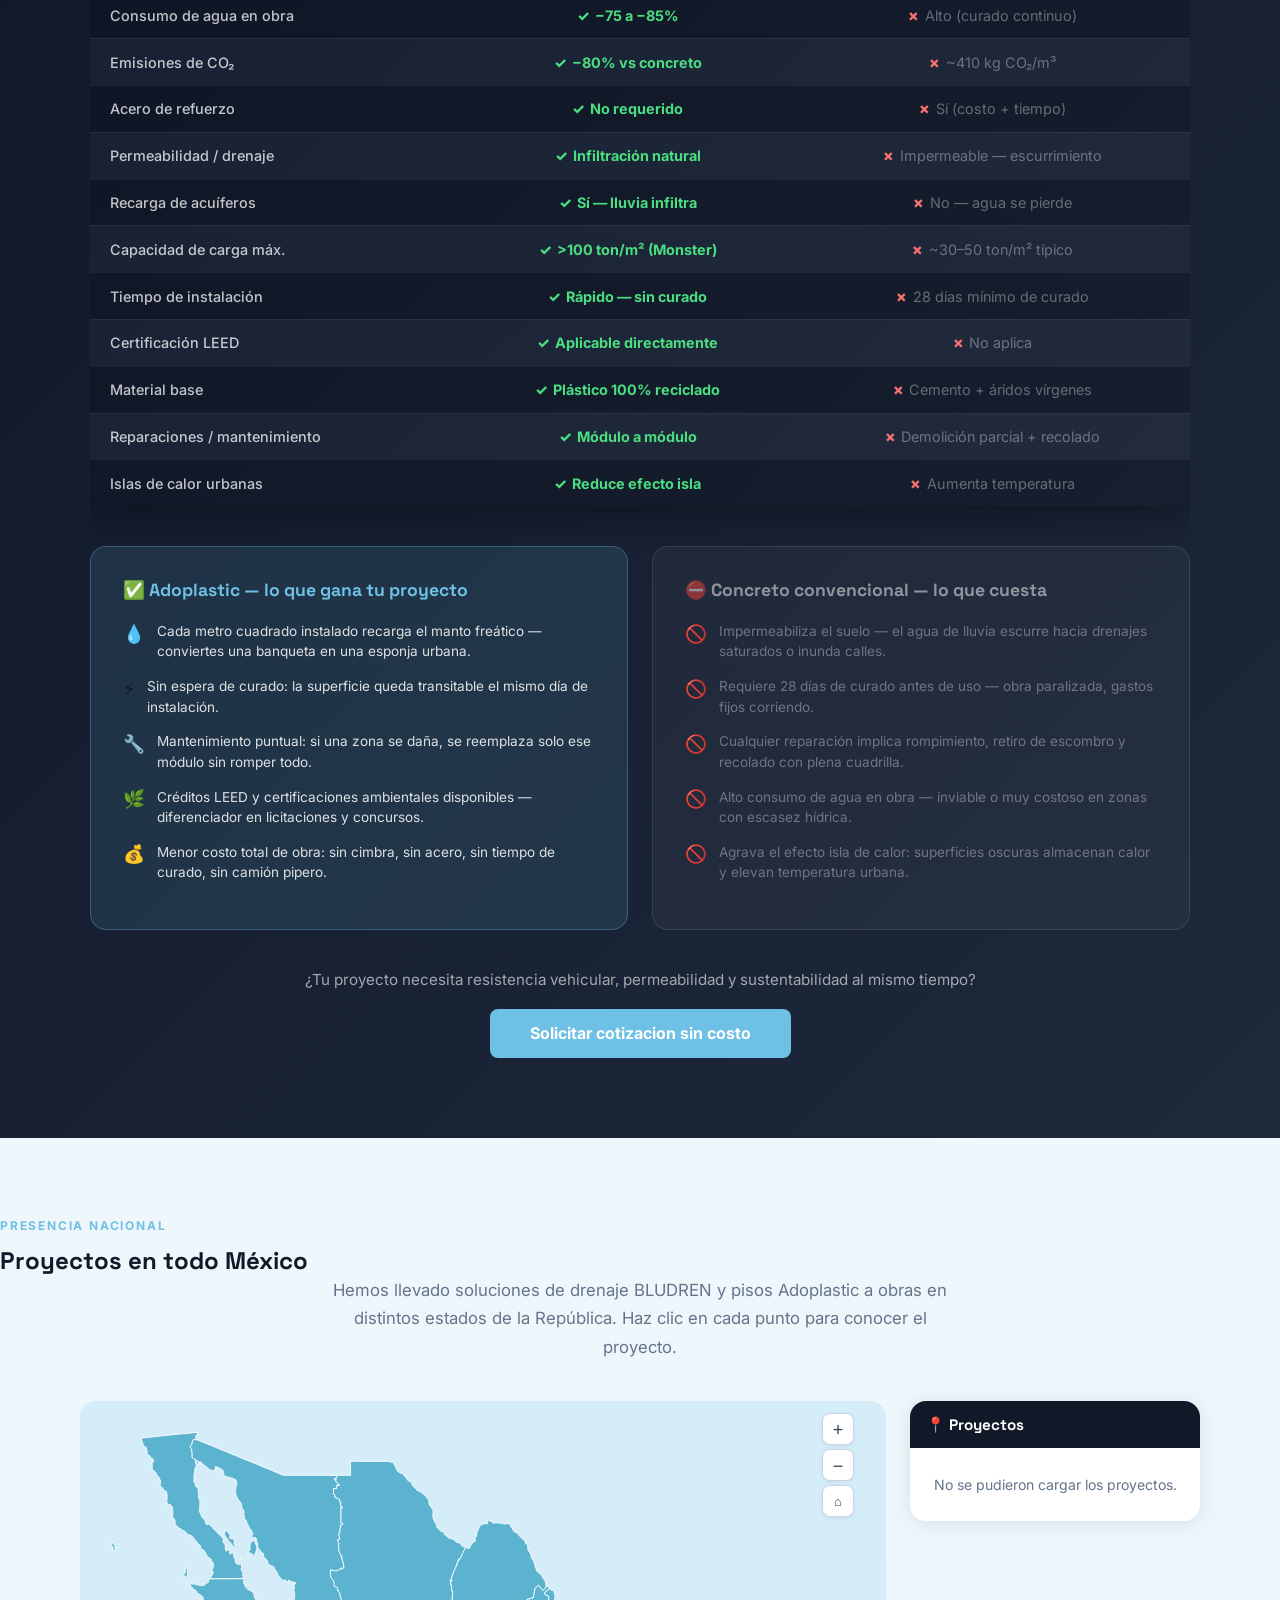
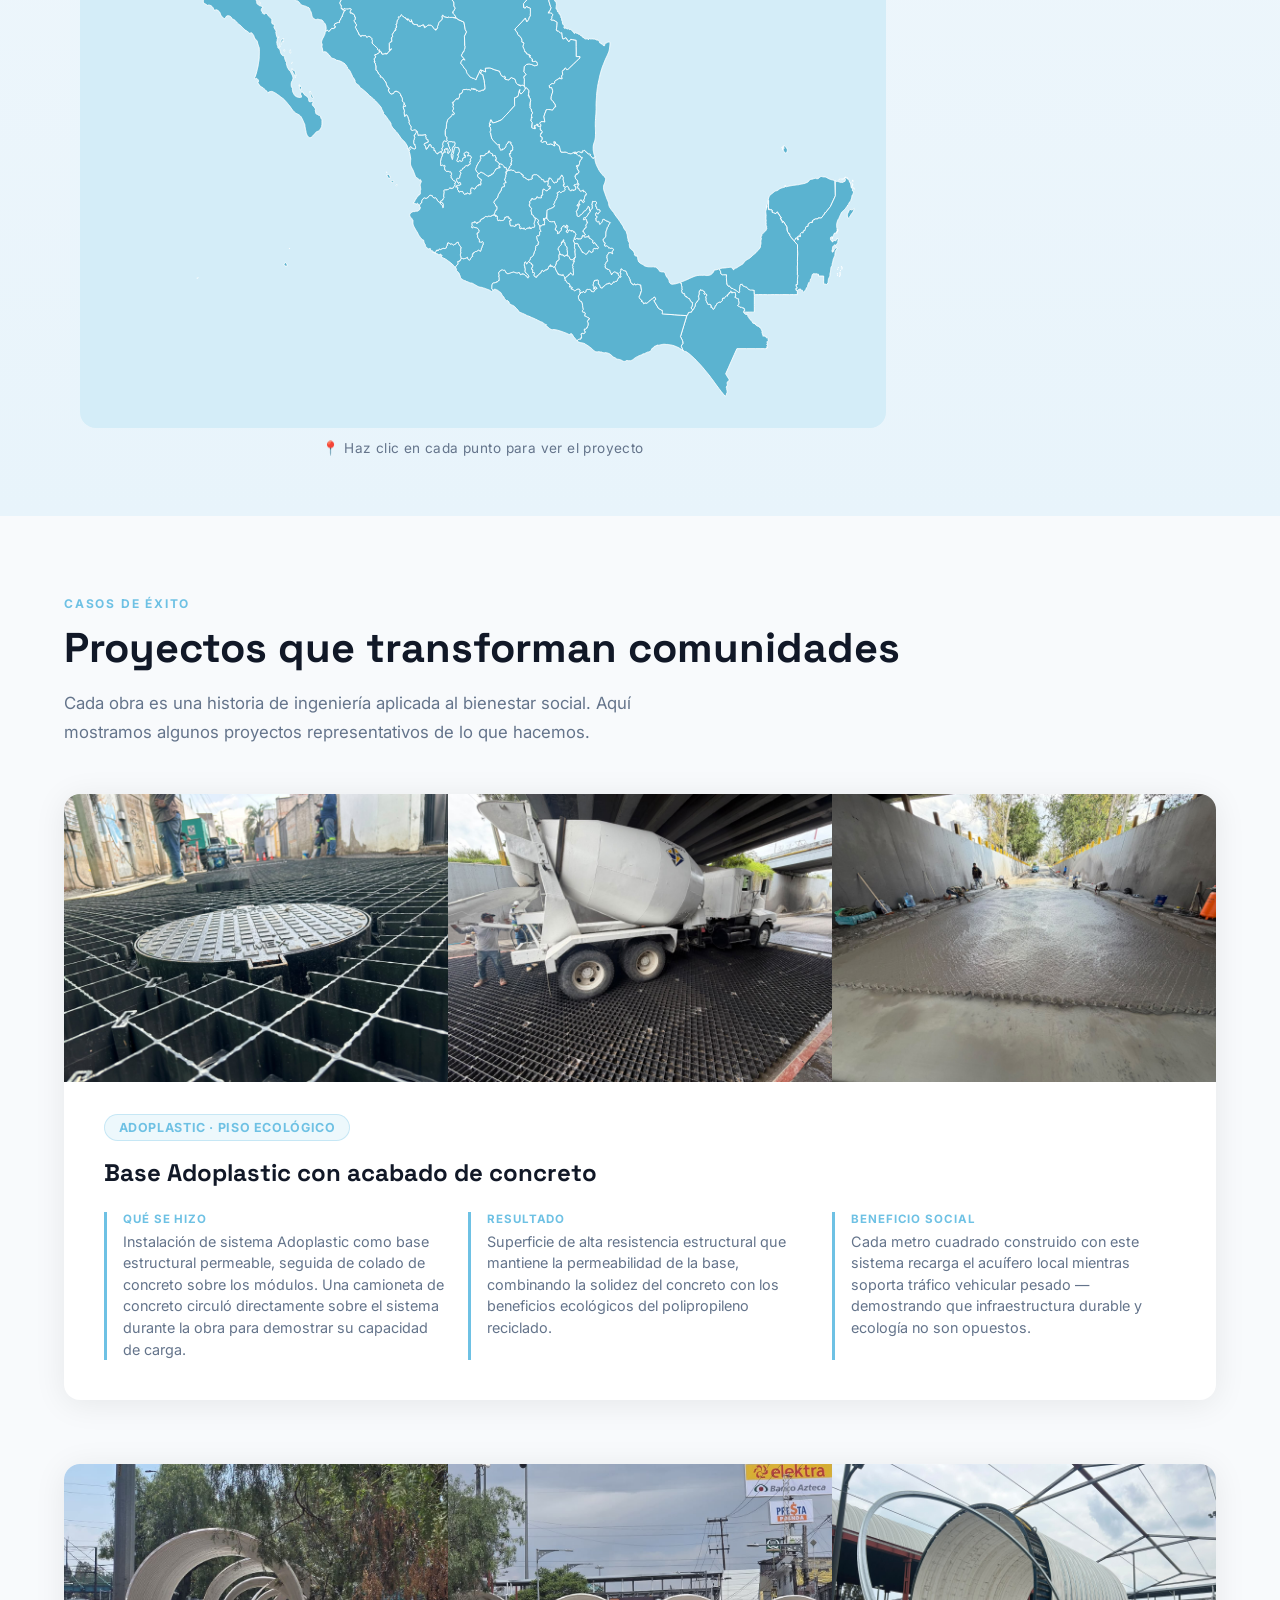
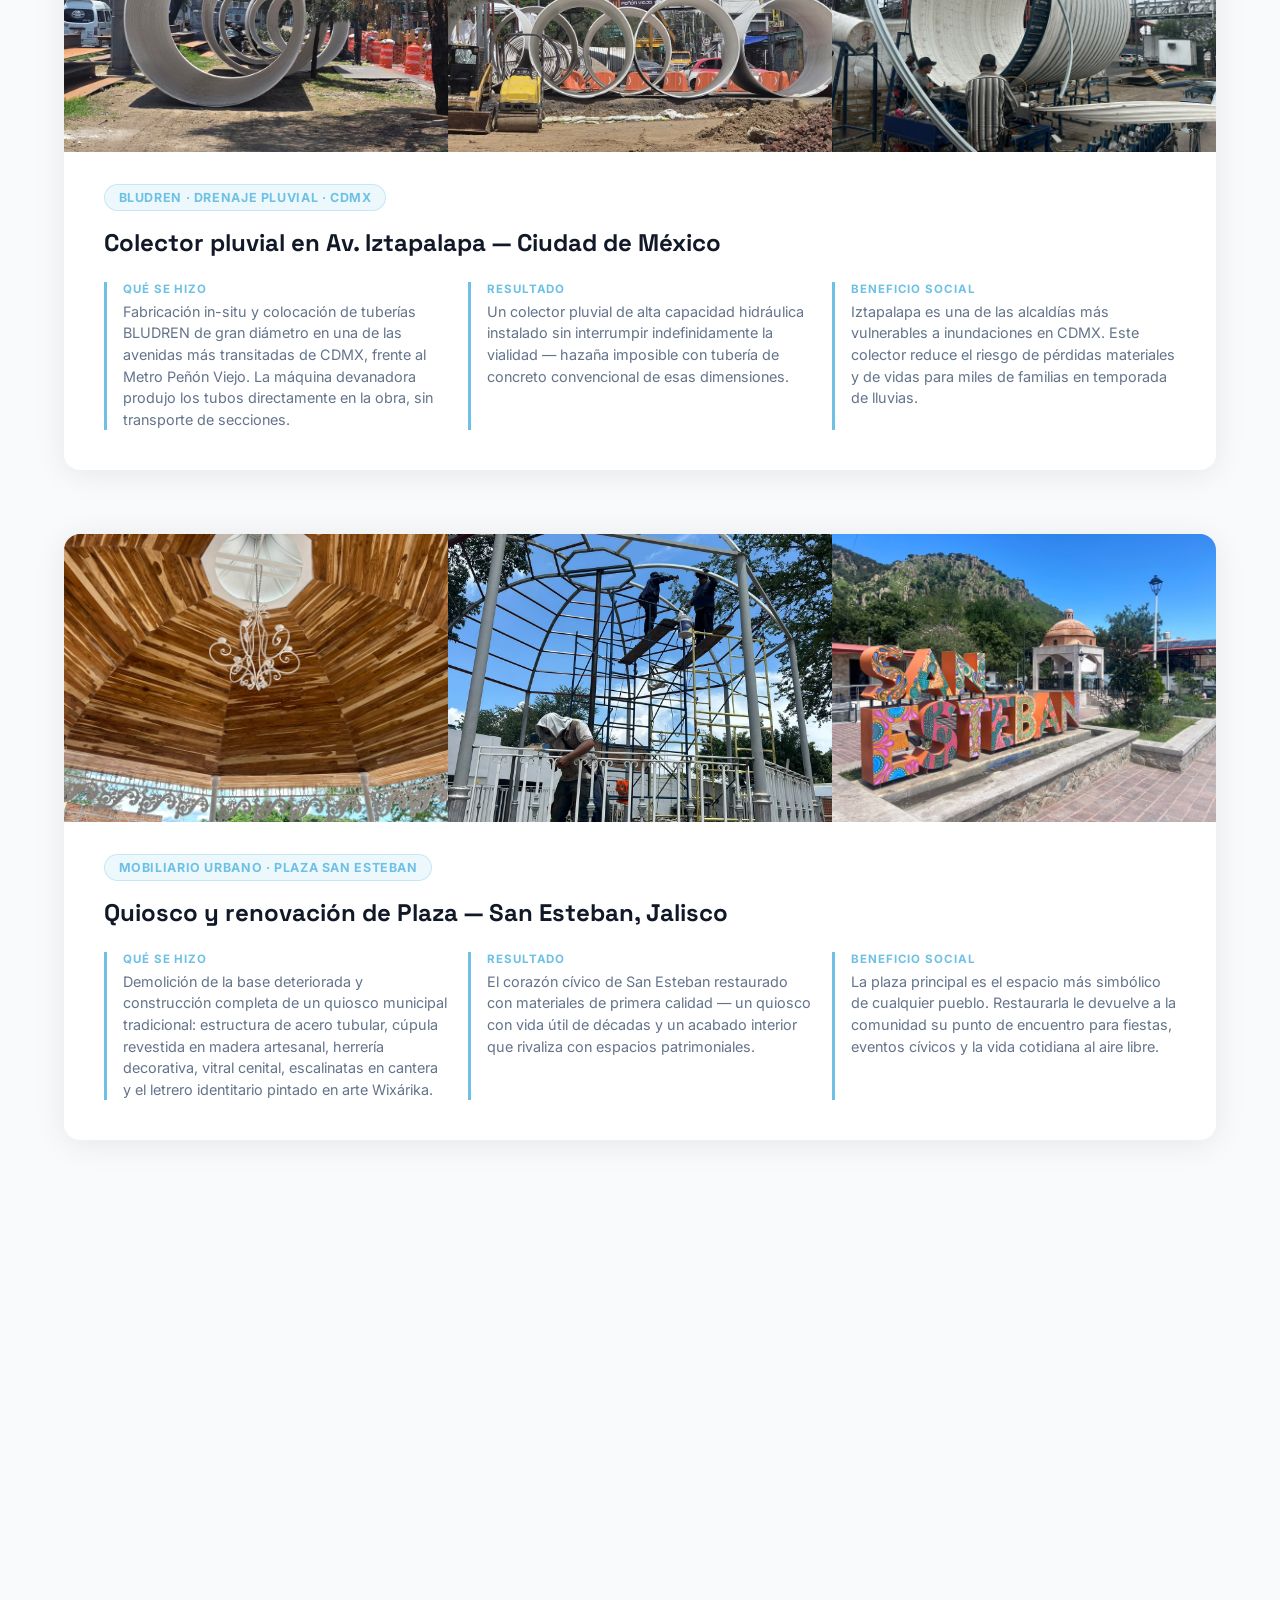
==== commit 18ee1b16: "Update index.html" ====
--- a/index.html
+++ b/index.html
@@ -1,3387 +1,3403 @@
-<!DOCTYPE html>
-<html lang="es-MX">
-<head>
-<meta charset="UTF-8">
-<link rel="icon" href="/favicon.svg" type="image/svg+xml">
-<meta name="viewport" content="width=device-width, initial-scale=1.0, viewport-fit=cover">
-<meta http-equiv="X-UA-Compatible" content="IE=edge">
-
-<!-- ─── SEO ─── -->
-<title>Grupo Cotuplas | Fabricante de Tubería HDPE BLUDREN y Piso Adoplastic en México</title>
-<meta name="description" content="Fabricante e instalador de tubería BLUDREN HDPE para drenaje pluvial, sanitario y alcantarillado. Piso ecológico Adoplastic con plástico reciclado. 25+ años de experiencia. Guadalajara, Jalisco — atendemos todo México.">
-<meta name="author" content="Grupo Cotuplas">
-<meta name="robots" content="index, follow, max-image-preview:large, max-snippet:-1">
-<link rel="canonical" href="https://grupocotuplas.com">
-
-<!-- ─── Open Graph ─── -->
-<meta property="og:type" content="website">
-<meta property="og:site_name" content="Grupo Cotuplas">
-<meta property="og:url" content="https://grupocotuplas.com">
-<meta property="og:title" content="Grupo Cotuplas | BLUDREN HDPE & Adoplastic">
-<meta property="og:description" content="Infraestructura plástica de alta calidad para México. Tubería BLUDREN HDPE y piso ecológico Adoplastic. Atendemos gobiernos, constructoras e industria.">
-<meta property="og:image" content="https://grupocotuplas.com/og-image.jpg">
-<meta property="og:image:width" content="1200">
-<meta property="og:image:height" content="630">
-<meta property="og:locale" content="es_MX">
-
-<!-- ─── Twitter Card ─── -->
-<meta name="twitter:card" content="summary_large_image">
-<meta name="twitter:title" content="Grupo Cotuplas | BLUDREN & Adoplastic">
-<meta name="twitter:description" content="Infraestructura plástica de alta calidad para México.">
-<meta name="twitter:image" content="https://grupocotuplas.com/og-image.jpg">
-
-<!-- ─── PWA / Móvil ─── -->
-<meta name="theme-color" content="#111827">
-<meta name="apple-mobile-web-app-capable" content="yes">
-<meta name="apple-mobile-web-app-status-bar-style" content="black-translucent">
-<meta name="apple-mobile-web-app-title" content="Cotuplas">
-<meta name="mobile-web-app-capable" content="yes">
-<meta name="application-name" content="Cotuplas">
-
-<!-- ─── Schema.org @graph unificado ─── -->
-<script type="application/ld+json">
-{
-  "@context": "https://schema.org",
-  "@graph": [
-    {
-      "@type": ["Organization", "LocalBusiness"],
-      "@id": "https://grupocotuplas.com/#organization",
-      "name": "Grupo Corporativo Cotuplas",
-      "alternateName": "Grupo Cotuplas",
-      "legalName": "Grupo Corporativo Cotuplas",
-      "description": "Fabricante e instalador de tubería BLUDREN HDPE para drenaje pluvial, sanitario y alcantarillado, y piso ecológico Adoplastic con plástico reciclado. 25+ años atendiendo gobiernos, constructoras e industria en México.",
-      "url": "https://grupocotuplas.com",
-      "logo": {
-        "@type": "ImageObject",
-        "url": "https://grupocotuplas.com/img/img_00_1d3a3fff.jpg",
-        "width": 200,
-        "height": 60
-      },
-      "image": "https://grupocotuplas.com/img/img_01_1d3a3fff.jpg",
-      "telephone": "+523331152417",
-      "email": "contacto@grupocotuplas.com",
-      "foundingDate": "2000",
-      "address": {
-        "@type": "PostalAddress",
-        "addressLocality": "Guadalajara",
-        "addressRegion": "Jalisco",
-        "postalCode": "44100",
-        "addressCountry": "MX"
-      },
-      "geo": {
-        "@type": "GeoCoordinates",
-        "latitude": 20.6597,
-        "longitude": -103.3479
-      },
-      "areaServed": [
-        {"@type": "State", "name": "Jalisco", "sameAs": "https://www.wikidata.org/wiki/Q13160"},
-        {"@type": "State", "name": "Estado de México", "sameAs": "https://www.wikidata.org/wiki/Q655"},
-        {"@type": "City", "name": "Ciudad de México", "sameAs": "https://www.wikidata.org/wiki/Q1489"},
-        {"@type": "Country", "name": "México", "sameAs": "https://www.wikidata.org/wiki/Q96"}
-      ],
-      "hasOfferCatalog": {
-        "@type": "OfferCatalog",
-        "name": "Productos de infraestructura plástica",
-        "itemListElement": [
-          {"@type": "Offer", "itemOffered": {"@type": "Product", "name": "Tubería BLUDREN HDPE", "description": "Tubería de polietileno de alta densidad para drenaje pluvial y sanitario"}},
-          {"@type": "Offer", "itemOffered": {"@type": "Product", "name": "Piso Ecológico Adoplastic", "description": "Piso modular de plástico reciclado para vialidades y áreas peatonales"}}
-        ]
-      },
-      "sameAs": [
-        "https://www.facebook.com/grupocotuplas"
-      ]
-    },
-    {
-      "@type": "WebSite",
-      "@id": "https://grupocotuplas.com/#website",
-      "url": "https://grupocotuplas.com",
-      "name": "Grupo Cotuplas",
-      "description": "Tubería BLUDREN HDPE y piso ecológico Adoplastic para drenaje e infraestructura en México.",
-      "inLanguage": "es-MX",
-      "publisher": {"@id": "https://grupocotuplas.com/#organization"},
-      "dateModified": "2026-09-21"
-    }
-  ]
-}
-</script>
-
-<!-- ─── Google Fonts ─── -->
-
-
-<style>
-  :root {
-    --brand:#6ec1e4; --dark:#111827; --slate:#1e293b;
-    --gold:#f0a500; --bg:#f8fafc; --muted:#64748b;
-    --radius:12px;
-  }
-  *, *::before, *::after { box-sizing:border-box; margin:0; padding:0; }
-  html { scroll-behavior:smooth; }
-  body {
-    font-family:'Inter',system-ui,sans-serif;
-    background:var(--bg); color:var(--dark);
-    overflow-x:hidden;
-  }
-  h1,h2,h3,h4 { font-family:'Space Grotesk',sans-serif; }
-
-  /* NAV */
-  nav {
-    position:fixed; top:0; left:0; right:0; z-index:100;
-    background:rgba(17,24,39,.92); backdrop-filter:blur(12px);
-    display:flex; align-items:center; justify-content:space-between;
-    padding:0 5vw; height:64px;
-  }
-  .nav-logo {
-    display:flex; align-items:center; text-decoration:none; flex-shrink:0;
-  }
-  .nav-logo img { height:68px; width:auto; display:block; border-radius:8px; }
-  .nav-links { display:flex; gap:2rem; list-style:none; }
-  .nav-links a { color:rgba(255,255,255,.8); text-decoration:none; font-size:.9rem; transition:color .2s; }
-  .nav-links a:hover { color:var(--brand); }
-  .nav-cta {
-    background:var(--gold); color:var(--dark); padding:.5rem 1.25rem;
-    border-radius:8px; font-weight:600; font-size:.9rem;
-    text-decoration:none; transition:opacity .2s;
-  }
-  .nav-cta:hover { opacity:.85; }
-  
-  /* HAMBURGER MENU */
-  .hamburger {
-    display: none;
-    flex-direction: column;
-    gap: 5px;
-    cursor: pointer;
-    padding: 8px;
-    background: none;
-    border: none;
-    z-index: 110;
-  }
-  .hamburger span {
-    display: block; width: 24px; height: 2px;
-    background: #fff; border-radius: 2px;
-    transition: transform .25s, opacity .25s;
-  }
-  .hamburger.open span:nth-child(1) { transform: translateY(7px) rotate(45deg); }
-  .hamburger.open span:nth-child(2) { opacity: 0; }
-  .hamburger.open span:nth-child(3) { transform: translateY(-7px) rotate(-45deg); }
-  @media(max-width:768px){
-    .hamburger { display: flex; }
-    .nav-links {
-      display: flex !important;
-      flex-direction: column;
-      position: fixed;
-      top: 64px; left: 0; right: 0;
-      background: rgba(17,24,39,.98);
-      padding: 1.5rem 5vw 2rem;
-      gap: 0;
-      transform: translateY(-110%);
-      transition: transform .3s ease;
-      z-index: 99;
-    }
-    .nav-links.open { transform: translateY(0); }
-    .nav-links li { border-bottom: 1px solid rgba(255,255,255,.08); }
-    .nav-links a { display: block; padding: .9rem 0; font-size: 1.05rem; }
-    .nav-cta { display: none; }
-  }
-
-
-  /* HERO */
-  .hero {
-    min-height:100vh; display:flex; align-items:center;
-    background:linear-gradient(135deg,var(--dark) 0%,var(--slate) 100%);
-    padding:80px 5vw 60px;
-    position:relative; overflow:hidden;
-  }
-  .hero::before {
-    content:''; position:absolute; inset:0;
-    background:url("data:image/svg+xml,%3Csvg width='60' height='60' viewBox='0 0 60 60' xmlns='http://www.w3.org/2000/svg'%3E%3Cg fill='none' fill-rule='evenodd'%3E%3Cg fill='%236ec1e4' fill-opacity='0.04'%3E%3Ccircle cx='30' cy='30' r='4'/%3E%3C/g%3E%3C/g%3E%3C/svg%3E");
-    pointer-events:none;
-  }
-  .hero-content { position:relative; max-width:700px; }
-  .hero-badge {
-    display:inline-flex; align-items:center; gap:.5rem;
-    background:rgba(110,193,228,.15); border:1px solid rgba(110,193,228,.3);
-    color:var(--brand); padding:.375rem .875rem; border-radius:100px;
-    font-size:.8rem; font-weight:600; margin-bottom:1.5rem; letter-spacing:.05em;
-    text-transform:uppercase;
-  }
-  .hero h1 {
-    font-size:clamp(2.4rem,5vw,3.6rem); font-weight:800;
-    color:#fff; line-height:1.1; margin-bottom:1.25rem;
-  }
-  .hero h1 span { color:var(--brand); }
-  .hero p {
-    color:rgba(255,255,255,.7); font-size:1.1rem; line-height:1.7;
-    margin-bottom:2rem; max-width:560px;
-  }
-  .hero-btns { display:flex; gap:1rem; flex-wrap:wrap; }
-  .btn-primary {
-    background:var(--brand); color:var(--dark); padding:.875rem 2rem;
-    border-radius:8px; font-weight:700; text-decoration:none;
-    font-size:1rem; transition:transform .2s, box-shadow .2s;
-    display:inline-block;
-  }
-  .btn-primary:hover { transform:translateY(-2px); box-shadow:0 8px 24px rgba(110,193,228,.4); }
-  .btn-outline {
-    border:2px solid rgba(255,255,255,.3); color:#fff;
-    padding:.875rem 2rem; border-radius:8px; font-weight:600;
-    text-decoration:none; font-size:1rem; transition:border-color .2s;
-    display:inline-block;
-  }
-  .btn-outline:hover { border-color:var(--brand); }
-  .hero-stats {
-    display:flex; gap:2.5rem; margin-top:3rem; flex-wrap:wrap;
-  }
-  .stat { text-align:left; }
-  .stat-num {
-    font-family:'Space Grotesk',sans-serif; font-size:2rem;
-    font-weight:800; color:var(--brand);
-  }
-  .stat-label { color:rgba(255,255,255,.6); font-size:.85rem; margin-top:.2rem; }
-
-  /* SECTIONS */
-  section { padding:80px 5vw; }
-  .section-label {
-    font-size:.75rem; font-weight:700; letter-spacing:.15em;
-    text-transform:uppercase; color:var(--brand); margin-bottom:.75rem;
-  }
-  .section-title {
-    font-size:clamp(1.8rem,3.5vw,2.6rem); font-weight:800;
-    color:var(--dark); line-height:1.2; margin-bottom:1rem;
-  }
-  .section-sub {
-    color:var(--muted); font-size:1.05rem; line-height:1.7;
-    max-width:600px; margin-bottom:3rem;
-  }
-
-  /* PROBLEMAS */
-  .problema-grid {
-    display:grid; grid-template-columns:repeat(auto-fit,minmax(260px,1fr));
-    gap:1.5rem; margin-top:3rem;
-  }
-  .problema-card {
-    background:#fff; border-radius:var(--radius); padding:2rem;
-    border-left:4px solid var(--brand);
-    box-shadow:0 2px 16px rgba(0,0,0,.06);
-  }
-  .problema-icon { font-size:2rem; margin-bottom:1rem; }
-  .problema-card h3 { font-size:1.1rem; font-weight:700; margin-bottom:.5rem; }
-  .problema-card p { color:var(--muted); font-size:.95rem; line-height:1.6; }
-
-  /* PRODUCTOS */
-  .productos-bg { background:var(--dark); }
-  .productos-bg .section-title { color:#fff; }
-  .productos-bg .section-sub { color:rgba(255,255,255,.6); }
-  .productos-bg .section-label { color:var(--brand); }
-  .prod-grid {
-    display:grid; grid-template-columns:repeat(auto-fit,minmax(320px,1fr));
-    gap:2rem; margin-top:2rem;
-  }
-  .prod-card {
-    background:rgba(255,255,255,.05); border:1px solid rgba(255,255,255,.1);
-    border-radius:var(--radius); padding:2rem; transition:border-color .3s;
-  }
-  .prod-card:hover { border-color:var(--brand); }
-  .prod-icon {
-    width:56px; height:56px; border-radius:12px;
-    background:rgba(110,193,228,.15); display:flex;
-    align-items:center; justify-content:center;
-    font-size:1.75rem; margin-bottom:1.25rem;
-  }
-  .prod-card h3 { color:#fff; font-size:1.25rem; font-weight:700; margin-bottom:.5rem; }
-  .prod-card p { color:rgba(255,255,255,.6); font-size:.95rem; line-height:1.6; margin-bottom:1.25rem; }
-  .prod-specs { list-style:none; display:flex; flex-direction:column; gap:.4rem; }
-  .prod-specs li {
-    color:rgba(255,255,255,.75); font-size:.85rem;
-    display:flex; align-items:center; gap:.5rem;
-  }
-  .prod-specs li::before { content:'→'; color:var(--brand); font-weight:700; flex-shrink:0; }
-  .prod-tag {
-    display:inline-block; margin-top:1.25rem;
-    background:rgba(240,165,0,.15); color:var(--gold);
-    border:1px solid rgba(240,165,0,.3); padding:.3rem .75rem;
-    border-radius:100px; font-size:.78rem; font-weight:600;
-  }
-
-  /* PROYECTOS */
-  .proyecto-card {
-    background:#fff; border-radius:16px;
-    box-shadow:0 4px 32px rgba(0,0,0,.08);
-    overflow:hidden; margin-bottom:4rem;
-  }
-  .proyecto-card:last-child { margin-bottom:0; }
-  .proyecto-photos {
-    display:grid; grid-template-columns:repeat(3,1fr);
-    gap:0;
-  }
-  .proyecto-photos img {
-    width:100%; aspect-ratio:4/3; object-fit:cover; display:block;
-    transition:transform .4s;
-  }
-  .proyecto-photos img:hover { transform:scale(1.03); }
-  .proyecto-photos { overflow:hidden; }
-  .proyecto-photos.n-1 { grid-template-columns:1fr; }
-  .proyecto-photos.n-1 img { aspect-ratio:21/9; }
-  .proyecto-photos.n-2 { grid-template-columns:repeat(2,1fr); }
-  .proyecto-photos.n-4 { grid-template-columns:repeat(4,1fr); }
-  .proyecto-photos.n-5 { grid-template-columns:repeat(4,1fr); }
-  .proyecto-photos.n-5 img:first-child { grid-column:span 2; grid-row:span 2; aspect-ratio:auto; height:100%; }
-  .proyecto-body { padding:2rem 2.5rem 2.5rem; }
-  .proyecto-tag {
-    display:inline-block; margin-bottom:1rem;
-    background:rgba(110,193,228,.12); color:var(--brand);
-    border:1px solid rgba(110,193,228,.3); padding:.3rem .85rem;
-    border-radius:100px; font-size:.78rem; font-weight:700;
-    letter-spacing:.05em; text-transform:uppercase;
-  }
-  .proyecto-body h3 {
-    font-size:1.5rem; font-weight:800; margin-bottom:.75rem; color:var(--dark);
-  }
-  .proyecto-resumen {
-    display:grid; grid-template-columns:repeat(auto-fit,minmax(200px,1fr));
-    gap:1.25rem; margin-top:1.5rem;
-  }
-  .resumen-item { border-left:3px solid var(--brand); padding-left:1rem; }
-  .resumen-item strong {
-    display:block; font-size:.72rem; font-weight:700;
-    text-transform:uppercase; letter-spacing:.08em;
-    color:var(--brand); margin-bottom:.3rem;
-  }
-  .resumen-item p { font-size:.9rem; color:var(--muted); line-height:1.5; white-space:pre-line; }
-
-  /* BLUDREN */
-  .bludren-section {
-    background:linear-gradient(135deg,var(--slate),var(--dark));
-    padding:80px 5vw;
-  }
-  .bludren-inner {
-    display:grid; grid-template-columns:1fr 1fr;
-    gap:4rem; align-items:center;
-    max-width:1100px; margin:0 auto;
-  }
-  .bludren-inner h2 { color:#fff; font-size:clamp(1.8rem,3vw,2.4rem); margin-bottom:1rem; }
-  .bludren-inner p { color:rgba(255,255,255,.7); line-height:1.7; margin-bottom:1rem; }
-  .bludren-pills { display:flex; flex-wrap:wrap; gap:.5rem; margin-top:1.5rem; }
-  .pill {
-    background:rgba(110,193,228,.15); color:var(--brand);
-    border:1px solid rgba(110,193,228,.3); padding:.35rem .85rem;
-    border-radius:100px; font-size:.82rem; font-weight:600;
-  }
-  @media(max-width:768px){
-    .bludren-inner { grid-template-columns:1fr; gap:2rem; }
-    .proyecto-photos, .proyecto-photos[class*="n-"] {
-      grid-template-columns:none; grid-auto-flow:column; grid-auto-columns:88%;
-      overflow-x:auto; scroll-snap-type:x mandatory; scrollbar-width:none;
-    }
-    .proyecto-photos.n-1 { grid-auto-columns:100%; }
-    .proyecto-photos img, .proyecto-photos[class*="n-"] img {
-      aspect-ratio:16/10; height:auto; grid-column:auto; grid-row:auto; scroll-snap-align:start;
-    }
-  }
-
-  /* CTA */
-  .cta-section {
-    background:linear-gradient(135deg,var(--brand) 0%,#3a9fc4 100%);
-    padding:80px 5vw; text-align:center;
-  }
-  .cta-section h2 { color:var(--dark); font-size:clamp(1.8rem,3.5vw,2.6rem); font-weight:800; margin-bottom:1rem; }
-  .cta-section p { color:rgba(17,24,39,.7); font-size:1.1rem; max-width:560px; margin:0 auto 2rem; }
-  .btn-dark {
-    background:var(--dark); color:#fff; padding:1rem 2.5rem;
-    border-radius:8px; font-weight:700; text-decoration:none;
-    font-size:1.05rem; transition:transform .2s;
-    display:inline-block;
-  }
-  .btn-dark:hover { transform:translateY(-2px); }
-
-  /* FOOTER */
-  footer {
-    background:var(--dark); color:rgba(255,255,255,.5);
-    padding:2rem 5vw; text-align:center; font-size:.88rem;
-  }
-  footer a { color:var(--brand); text-decoration:none; }
-
-  /* ANIMATIONS */
-  [data-a] { opacity:0; transform:translateY(24px); transition:opacity .5s ease-out,transform .5s ease-out; }
-  [data-a].vis { opacity:1; transform:none; }
-
-  /* ── Adoplastic Brand Section ── */
-  .ado-section { background:#fff; padding:5rem 2rem; }
-  .ado-header { display:flex; align-items:center; gap:2rem; margin-bottom:3rem; flex-wrap:wrap; }
-  .ado-logo { height:72px; }
-  .ado-header-text h2 { font-size:clamp(1.6rem,3vw,2.4rem); font-weight:700; color:var(--dark); margin:0 0 .4rem; }
-  .ado-header-text p { color:var(--muted); font-size:1rem; margin:0; max-width:52ch; }
-  .ado-stats { display:grid; grid-template-columns:repeat(auto-fit,minmax(160px,1fr));
-    gap:1rem; margin-bottom:3.5rem; }
-  .ado-stat { background:linear-gradient(135deg,#f0fdf4,#dcfce7); border-radius:14px;
-    padding:1.25rem 1rem; text-align:center; border:1px solid #bbf7d0; }
-  .ado-stat strong { display:block; font-size:1.75rem; font-weight:800;
-    color:#16a34a; line-height:1; }
-  .ado-stat span { font-size:.78rem; color:var(--muted); margin-top:.35rem; display:block; }
-  .ado-variants { display:grid; grid-template-columns:repeat(auto-fit,minmax(190px,1fr));
-    gap:1.25rem; margin-bottom:3.5rem; }
-  .ado-variant { border:2px solid #e2e8f0; border-radius:14px; padding:1.4rem 1.2rem;
-    transition:border-color .25s, box-shadow .25s; cursor:default; }
-  .ado-variant:hover { border-color:var(--brand); box-shadow:0 4px 20px rgba(110,193,228,.2); }
-  .ado-variant-badge { display:inline-block; background:var(--brand); color:#fff;
-    font-size:.7rem; font-weight:700; padding:.3rem .7rem; border-radius:20px;
-    letter-spacing:.05em; margin-bottom:.75rem; }
-  .ado-variant h4 { font-size:1rem; font-weight:700; color:var(--dark); margin:0 0 .4rem; }
-  .ado-variant .cap { font-size:1.3rem; font-weight:800; color:#16a34a; margin-bottom:.4rem; }
-  .ado-variant p { font-size:.82rem; color:var(--muted); margin:0; line-height:1.5; }
-  .ado-videos { display:grid; grid-template-columns:repeat(auto-fit,minmax(280px,1fr));
-    gap:1.5rem; margin-bottom:2rem; }
-  .ado-video-thumb { position:relative; border-radius:16px; overflow:hidden;
-    box-shadow:0 4px 24px rgba(0,0,0,.12); cursor:pointer; aspect-ratio:16/9; }
-  .ado-video-thumb img { width:100%; height:100%; object-fit:cover; display:block;
-    transition:transform .4s; }
-  .ado-video-thumb:hover img { transform:scale(1.04); }
-  .ado-video-thumb .play-btn { position:absolute; inset:0; display:flex; flex-direction:column;
-    align-items:center; justify-content:center; background:rgba(0,0,0,.35);
-    transition:background .3s; }
-  .ado-video-thumb:hover .play-btn { background:rgba(0,0,0,.5); }
-  .play-icon { width:60px; height:60px; background:rgba(255,255,255,.9);
-    border-radius:50%; display:flex; align-items:center; justify-content:center;
-    font-size:1.6rem; padding-left:4px; }
-  .play-caption { color:#fff; font-size:.82rem; font-weight:600; margin-top:.75rem;
-    text-align:center; text-shadow:0 1px 4px rgba(0,0,0,.5); padding:0 1rem; }
-  .ado-note { text-align:center; color:var(--muted); font-size:.85rem;
-    background:#f8fafc; border-radius:10px; padding:1rem 1.5rem;
-    border:1px dashed #cbd5e1; }
-
-  /* ── Comparativa Adoplastic vs Concreto ── */
-  .compare-section { background:linear-gradient(135deg,#0f172a 0%,#1e293b 100%); padding:5rem 2rem; }
-  .compare-section .section-label { color:var(--brand); }
-  .compare-section h2 { color:#fff; font-size:clamp(1.6rem,3vw,2.4rem); font-weight:800; margin:.5rem 0 .75rem; }
-  .compare-section .sub { color:rgba(255,255,255,.6); margin-bottom:3rem; font-size:1rem; }
-
-  .compare-table { width:100%; border-collapse:separate; border-spacing:0; border-radius:16px;
-    overflow:hidden; box-shadow:0 8px 40px rgba(0,0,0,.4); margin-bottom:2.5rem; }
-  .compare-table th { padding:1rem 1.25rem; font-size:.8rem; font-weight:700;
-    letter-spacing:.08em; text-transform:uppercase; }
-  .compare-table td { padding:.9rem 1.25rem; font-size:.9rem; border-top:1px solid rgba(255,255,255,.06); }
-  .compare-table thead tr { background:#1e3a5f; }
-  .compare-table thead th:first-child { background:rgba(255,255,255,.05); color:rgba(255,255,255,.5); text-align:left; }
-  .col-ado { background:rgba(110,193,228,.12); color:var(--brand); text-align:center; }
-  .col-concrete { background:rgba(255,255,255,.04); color:rgba(255,255,255,.5); text-align:center; }
-  .compare-table tbody tr:nth-child(odd) td { background:rgba(255,255,255,.03); }
-  .compare-table tbody tr:nth-child(even) td { background:rgba(0,0,0,.15); }
-  .compare-table tbody td:first-child { color:rgba(255,255,255,.75); font-weight:500; }
-  .compare-table tbody td.col-ado { color:#4ade80; font-weight:700; }
-  .compare-table tbody td.col-concrete { color:rgba(255,255,255,.4); }
-  .badge-win { display:inline-flex; align-items:center; gap:.3rem; }
-  .badge-win::before { content:'✓'; color:#4ade80; font-weight:800; }
-  .badge-lose::before { content:'✗'; color:#f87171; font-weight:800; }
-  .badge-lose { display:inline-flex; align-items:center; gap:.3rem; color:rgba(255,255,255,.35); }
-
-  .compare-cards { display:grid; grid-template-columns:1fr 1fr; gap:1.5rem; }
-  @media(max-width:620px){ .compare-cards { grid-template-columns:1fr; } }
-  .compare-card { border-radius:16px; padding:2rem; }
-  .compare-card.ado { background:rgba(110,193,228,.12); border:1px solid rgba(110,193,228,.3); }
-  .compare-card.concrete { background:rgba(255,255,255,.04); border:1px solid rgba(255,255,255,.1); }
-  .compare-card h3 { font-size:1.1rem; font-weight:800; margin:0 0 1.25rem; }
-  .compare-card.ado h3 { color:var(--brand); }
-  .compare-card.concrete h3 { color:rgba(255,255,255,.5); }
-  .compare-item { display:flex; gap:.75rem; align-items:flex-start; margin-bottom:.9rem; }
-  .compare-item .ic { font-size:1.1rem; flex-shrink:0; margin-top:.1rem; }
-  .compare-item p { font-size:.85rem; line-height:1.5; margin:0; }
-  .compare-card.ado .compare-item p { color:rgba(255,255,255,.85); }
-  .compare-card.concrete .compare-item p { color:rgba(255,255,255,.35); }
-
-  .compare-cta { text-align:center; margin-top:2.5rem; }
-  .compare-cta p { color:rgba(255,255,255,.6); margin-bottom:1.25rem; font-size:.95rem; }
-
-  /* ── BLUDREN Section ── */
-  .bludren-section { background:var(--bg); padding:5rem 2rem; }
-  .bludren-brand { display:flex; align-items:center; gap:1.5rem; margin-bottom:3rem; flex-wrap:wrap; }
-  .bludren-wordmark { font-size:2.8rem; font-weight:900; letter-spacing:-.03em;
-    color:var(--dark); line-height:1; }
-  .bludren-wordmark span { color:var(--brand); }
-  .bludren-badge { font-size:.72rem; font-weight:700; background:var(--dark); color:#fff;
-    padding:.35rem .9rem; border-radius:20px; letter-spacing:.08em; text-transform:uppercase; }
-  .bludren-tagline { color:var(--muted); font-size:1rem; max-width:50ch; }
-
-  .bludren-stats { display:grid; grid-template-columns:repeat(auto-fit,minmax(150px,1fr));
-    gap:1rem; margin-bottom:3.5rem; }
-  .bludren-stat { background:var(--dark); border-radius:14px; padding:1.25rem 1rem;
-    text-align:center; }
-  .bludren-stat strong { display:block; font-size:1.7rem; font-weight:800;
-    color:var(--brand); line-height:1; }
-  .bludren-stat span { font-size:.75rem; color:rgba(255,255,255,.55); margin-top:.35rem; display:block; }
-
-  .bludren-systems { display:grid; grid-template-columns:repeat(auto-fit,minmax(200px,1fr));
-    gap:1.25rem; margin-bottom:3.5rem; }
-  .bludren-system { background:#fff; border-radius:14px; padding:1.4rem 1.2rem;
-    border:2px solid #e2e8f0; transition:border-color .25s, transform .25s, box-shadow .25s; }
-  .bludren-system:hover { border-color:var(--brand); transform:translateY(-3px);
-    box-shadow:0 8px 24px rgba(110,193,228,.2); }
-  .bludren-sys-icon { font-size:1.8rem; margin-bottom:.75rem; display:block; }
-  .bludren-system h4 { font-size:.95rem; font-weight:700; color:var(--dark); margin:0 0 .4rem; }
-  .bludren-system p { font-size:.8rem; color:var(--muted); margin:0; line-height:1.5; }
-
-  /* Winding machine highlight */
-  .bludren-machine { background:linear-gradient(135deg,var(--dark),var(--slate));
-    border-radius:20px; padding:2.5rem 2rem; margin-bottom:3.5rem;
-    display:grid; grid-template-columns:1fr 1fr; gap:2.5rem; align-items:center; }
-  @media(max-width:680px){ .bludren-machine { grid-template-columns:1fr; } }
-  .bludren-machine h3 { color:#fff; font-size:1.4rem; font-weight:800; margin:0 0 1rem; }
-  .bludren-machine .machine-sub { color:rgba(255,255,255,.6); font-size:.9rem;
-    line-height:1.6; margin-bottom:1.5rem; }
-  .machine-feat { display:flex; gap:.8rem; align-items:flex-start; margin-bottom:.8rem; }
-  .machine-feat .dot { width:8px; height:8px; border-radius:50%; background:var(--brand);
-    flex-shrink:0; margin-top:.45rem; }
-  .machine-feat p { color:rgba(255,255,255,.8); font-size:.87rem; margin:0; line-height:1.5; }
-  .machine-visual { background:rgba(110,193,228,.08); border:1px solid rgba(110,193,228,.2);
-    border-radius:14px; padding:2rem; text-align:center; }
-  .machine-visual .big-num { font-size:3.5rem; font-weight:900; color:var(--brand);
-    line-height:1; display:block; }
-  .machine-visual .big-label { color:rgba(255,255,255,.5); font-size:.8rem;
-    margin-top:.4rem; display:block; text-transform:uppercase; letter-spacing:.06em; }
-  .machine-visual .diam-list { display:flex; flex-wrap:wrap; gap:.5rem;
-    justify-content:center; margin-top:1.25rem; }
-  .diam-pill { background:rgba(110,193,228,.15); border:1px solid rgba(110,193,228,.3);
-    color:var(--brand); font-size:.75rem; font-weight:700; padding:.3rem .65rem; border-radius:20px; }
-
-  /* BLUDREN comparison table */
-  .blu-compare { overflow-x:auto; margin-bottom:2.5rem; }
-  .blu-compare table { width:100%; border-collapse:separate; border-spacing:0;
-    border-radius:16px; overflow:hidden; box-shadow:0 4px 24px rgba(0,0,0,.08); min-width:560px; }
-  .blu-compare th { padding:.9rem 1rem; font-size:.75rem; font-weight:700;
-    letter-spacing:.07em; text-transform:uppercase; }
-  .blu-compare td { padding:.8rem 1rem; font-size:.88rem;
-    border-top:1px solid #f1f5f9; }
-  .blu-compare thead tr { background:var(--dark); color:#fff; }
-  .blu-compare thead th:first-child { text-align:left; color:rgba(255,255,255,.5); }
-  .blu-compare thead .h-blu { color:var(--brand); text-align:center; }
-  .blu-compare thead .h-conc { color:rgba(255,255,255,.4); text-align:center; }
-  .blu-compare thead .h-pvc { color:rgba(255,255,255,.4); text-align:center; }
-  .blu-compare tbody td:first-child { color:var(--dark); font-weight:500; }
-  .blu-compare tbody td.v-blu { color:#16a34a; font-weight:700; text-align:center; background:#f0fdf4; }
-  .blu-compare tbody td.v-conc { color:var(--muted); text-align:center; }
-  .blu-compare tbody td.v-pvc { color:var(--muted); text-align:center; }
-  .blu-compare tbody tr:nth-child(odd) td.v-conc,
-  .blu-compare tbody tr:nth-child(odd) td.v-pvc { background:#fafafa; }
-  .tick { color:#16a34a; font-weight:800; }
-  .cross { color:#ef4444; }
-
-  /* Responsivo secciones nuevas */
-  @media(max-width:720px){
-    #nosotros > div > [data-a] { grid-template-columns:1fr !important; gap:2rem !important; }
-    #nosotros [style*="grid-template-columns:1fr 1fr"] { grid-template-columns:1fr !important; }
-    #soluciones > div > [data-a] { grid-template-columns:1fr !important; }
-  }
-
-/* ===== MAP SECTION ===== */
-.map-section { padding: 80px 0 60px; background: linear-gradient(180deg, #f0f7fc 0%, #e8f4fb 100%); }
-.map-intro { max-width: 620px; margin: 0 auto 40px; text-align: center; color: var(--muted); font-size: 1.05rem; line-height: 1.7; }
-.map-layout {
-  display: grid;
-  grid-template-columns: 1fr 290px;
-  gap: 24px;
-  max-width: 1160px;
-  margin: 0 auto;
-  padding: 0 20px;
-  align-items: start;
-}
-.map-col { min-width: 0; }
-.map-wrapper { position: relative; }
-/* Project list sidebar */
-.proj-list-col {
-  background: #fff;
-  border-radius: 16px;
-  box-shadow: 0 2px 20px rgba(0,0,0,.09);
-  overflow: hidden;
-  position: sticky;
-  top: 80px;
-}
-.proj-list-header {
-  display: flex;
-  align-items: center;
-  justify-content: space-between;
-  padding: 14px 16px;
-  background: var(--dark);
-  color: #fff;
-}
-.proj-list-header h3 { font-size: .95rem; font-weight: 700; margin: 0; }
-#proj-list { list-style: none; margin: 0; padding: 0; max-height: 500px; overflow-y: auto; }
-.proj-list-item {
-  display: flex;
-  align-items: center;
-  gap: 11px;
-  padding: 11px 16px;
-  border-bottom: 1px solid #f0f4f8;
-  cursor: pointer;
-  transition: background .15s;
-}
-.proj-list-item:last-child { border-bottom: none; }
-.proj-list-item:hover { background: #f5fafd; }
-.proj-list-item.active-proj { background: #e4f3fb; }
-.proj-item-icon {
-  width: 34px; height: 34px; border-radius: 50%;
-  background: var(--brand);
-  display: flex; align-items: center; justify-content: center;
-  color: #fff; font-size: .7rem; font-weight: 800;
-  flex-shrink: 0;
-}
-.proj-item-icon.type-bludren { background: #2a7c9f; }
-.proj-item-icon.type-adoplastic { background: #f0a500; color: #111; }
-.proj-item-icon.type-mobiliario { background: var(--brand); }
-.proj-item-icon.type-otro { background: #64748b; }
-.proj-item-info { flex: 1; min-width: 0; }
-.proj-item-name { font-weight: 700; font-size: .85rem; color: var(--dark); white-space: nowrap; overflow: hidden; text-overflow: ellipsis; }
-.proj-item-meta { font-size: .74rem; color: var(--muted); margin-top: 2px; }
-.proj-item-badge {
-  font-size: .64rem; font-weight: 700; padding: 2px 5px; border-radius: 4px;
-  text-transform: uppercase; letter-spacing: .04em; flex-shrink: 0;
-}
-.badge-bludren { background: #e8f4fb; color: #2a7c9f; }
-.badge-adoplastic { background: #fef3cd; color: #7a5500; }
-.badge-mobiliario { background: #e4f3fb; color: #1d6f91; }
-.badge-otro { background: #f0f0f0; color: #555; }
-.proj-list-empty { padding: 28px 16px; text-align: center; color: var(--muted); font-size: .88rem; }
-@media(max-width: 860px) {
-  .map-layout { grid-template-columns: 1fr; }
-  .proj-list-col { position: static; }
-  #proj-list { max-height: 240px; }
-}
-.map-hint { text-align: center; color: var(--muted); font-size: 0.85rem; margin-top: 12px; letter-spacing: .03em; }
-.mexico-svg { width: 100%; height: auto; display: block; border-radius: 16px; background: #d4edf8; }
-.mexico-state {
-  fill: #5bb3d0;
-  stroke: #fff;
-  stroke-width: 0.8;
-  stroke-linejoin: round;
-  transition: fill .18s;
-  cursor: default;
-}
-.mexico-state:hover { fill: #3a96b8; }
-
-/* Map dots */
-.map-dot-group { cursor: pointer; }
-.map-dot-group:hover .dot-core, .map-dot-group:focus .dot-core { fill: #f0a500; r: 10px; }
-.dot-core { fill: var(--brand); transition: fill .2s, r .2s; }
-.pulse-ring {
-  fill: none; stroke: var(--brand); stroke-width: 2;
-  animation: pulse-map 2s ease-out infinite;
-  transform-box: fill-box; transform-origin: center;
-}
-.map-dot-group:nth-child(2) .pulse-ring { animation-delay: 0.5s; }
-.map-dot-group:nth-child(3) .pulse-ring { animation-delay: 1s; }
-.map-dot-group:nth-child(4) .pulse-ring { animation-delay: 1.5s; }
-@keyframes pulse-map {
-  0%   { r: 10px; opacity: 1; }
-  70%  { r: 22px; opacity: 0; }
-  100% { r: 10px; opacity: 0; }
-}
-.dot-number {
-  fill: #fff; font-family: 'Inter', sans-serif; font-size: 9px; font-weight: 800;
-  text-anchor: middle; dominant-baseline: central; pointer-events: none;
-}
-.proj-item-num {
-  font-size: .82rem; font-weight: 800; line-height: 1;
-}
-
-/* Modal backdrop */
-.map-modal-bg {
-  display: none; position: fixed; inset: 0; background: rgba(0,0,0,.55);
-  z-index: 900; backdrop-filter: blur(3px);
-}
-.map-modal-bg.active { display: block; }
-
-/* Modal */
-.map-modal {
-  display: none; position: fixed; inset: 0; z-index: 901;
-  align-items: center; justify-content: center; padding: 20px;
-}
-.map-modal.active { display: flex; }
-.map-modal-box {
-  background: #fff; border-radius: 16px; max-width: 820px; width: 100%;
-  max-height: 90vh; overflow-y: auto; padding: 32px;
-  box-shadow: 0 24px 80px rgba(0,0,0,.25);
-  animation: modal-in .25s ease;
-}
-@keyframes modal-in {
-  from { opacity:0; transform: scale(.95) translateY(12px); }
-  to   { opacity:1; transform: scale(1) translateY(0); }
-}
-.map-modal-close {
-  float: right; background: #f1f5f9; border: none; border-radius: 50%;
-  width: 36px; height: 36px; font-size: 16px; cursor: pointer; color: #64748b;
-  transition: background .2s, color .2s; line-height: 36px; text-align: center; padding: 0;
-}
-.map-modal-close:hover { background: #e2e8f0; color: #0f172a; }
-.modal-header { margin-bottom: 20px; }
-.modal-city { font-size: .8rem; font-weight: 600; letter-spacing: .08em; text-transform: uppercase; color: var(--brand); }
-.modal-header h3 { margin: 6px 0 0; font-size: 1.5rem; color: var(--dark); }
-.modal-photos { display: grid; grid-template-columns: repeat(3,1fr); gap: 10px; margin-bottom: 20px; }
-.modal-photos img { width: 100%; aspect-ratio: 4/3; object-fit: cover; border-radius: 8px; }
-.modal-desc { color: var(--muted); line-height: 1.75; font-size: .97rem; margin: 0; }
-.modal-resumen { margin-top: 0; }
-@media (max-width: 600px) {
-  .modal-photos { grid-template-columns: 1fr 1fr; }
-  .modal-photos img:last-child:nth-child(odd) { grid-column: span 2; }
-  .map-modal-box { padding: 20px 16px; }
-}
-
-
-/* Map zoom controls */
-.map-wrapper { position: relative; }
-.map-controls {
-  position: absolute; top: 12px; right: 32px;
-  display: flex; flex-direction: column; gap: 4px; z-index: 10;
-}
-.map-btn {
-  width: 32px; height: 32px; background: #fff; border: 1px solid #cbd5e1;
-  border-radius: 8px; font-size: 18px; line-height: 32px; text-align: center;
-  cursor: pointer; color: #334155; box-shadow: 0 1px 4px #0001;
-  transition: background .15s; user-select: none; padding: 0;
-}
-.map-btn:hover { background: #f1f5f9; }
-.map-zoom-info {
-  position: absolute; bottom: 30px; right: 32px; font-size: .72rem;
-  color: var(--muted); background: #fff9; padding: 2px 8px; border-radius: 20px;
-}
-/* State tooltip */
-.state-tooltip {
-  position: fixed; background: #1e293b; color: #fff;
-  font-size: .78rem; padding: 4px 10px; border-radius: 6px;
-  pointer-events: none; opacity: 0; transition: opacity .15s; z-index: 999;
-  font-family: 'Inter', sans-serif; white-space: nowrap;
-}
-
-
-.muni-path {
-  fill: none;
-  stroke: rgba(255,255,255,0.45);
-  stroke-width: 0.4;
-  stroke-linejoin: round;
-  pointer-events: none;
-}
-
-  /* CTA FORM */
-  .contact-form { max-width: 560px; margin: 0 auto 1.5rem; text-align: left; }
-  .form-row { display: grid; grid-template-columns: 1fr 1fr; gap: 1rem; margin-bottom: 1rem; }
-  @media(max-width:540px){ .form-row { grid-template-columns: 1fr; } }
-  .contact-form input, .contact-form textarea {
-    width: 100%; padding: .85rem 1rem;
-    border: 2px solid rgba(17,24,39,.15);
-    border-radius: 10px; font-size: .95rem;
-    font-family: 'Inter', sans-serif;
-    background: rgba(17,24,39,.08);
-    color: var(--dark); margin-bottom: 1rem;
-    transition: border-color .2s;
-  }
-  .contact-form input:focus, .contact-form textarea:focus {
-    outline: none; border-color: var(--dark);
-  }
-  .contact-form textarea { resize: vertical; }
-  .form-btn { width: 100%; margin-top: .25rem; font-size: 1rem; }
-  .cta-or { color: rgba(17,24,39,.5); font-size: .85rem; margin: .75rem 0 .75rem; }
-  .cta-contacts { display: flex; gap: 1.5rem; justify-content: center; flex-wrap: wrap; }
-  .cta-contact-link {
-    color: var(--dark); text-decoration: none; font-weight: 600;
-    font-size: .95rem; opacity: .8; transition: opacity .2s;
-  }
-  .cta-contact-link:hover { opacity: 1; }
-
-  /* FOOTER ENHANCED */
-  .footer-enhanced {
-    background: #0a1120;
-    color: rgba(255,255,255,.65);
-    padding: 0;
-  }
-  .footer-inner {
-    max-width: 1100px; margin: 0 auto;
-    display: grid;
-    grid-template-columns: 2fr 1fr 1fr 1.5fr;
-    gap: 3rem;
-    padding: 4rem 5vw 3rem;
-  }
-  @media(max-width:900px){
-    .footer-inner { grid-template-columns: 1fr 1fr; gap: 2rem; }
-  }
-  @media(max-width:540px){
-    .footer-inner { grid-template-columns: 1fr; }
-  }
-  .footer-logo {
-    font-family: 'Space Grotesk', sans-serif;
-    font-size: 1.35rem; color: #fff; display: block; margin-bottom: .5rem;
-  }
-  .footer-logo strong { color: var(--brand); }
-  .footer-tagline { font-size: .85rem; line-height: 1.6; margin-bottom: 1rem; }
-  .footer-badges { display: flex; flex-wrap: wrap; gap: .5rem; }
-  .footer-badges span {
-    font-size: .75rem; background: rgba(255,255,255,.07);
-    border: 1px solid rgba(255,255,255,.12);
-    padding: .3rem .75rem; border-radius: 20px; color: rgba(255,255,255,.75);
-  }
-  .footer-nav h4, .footer-contact h4 {
-    font-family: 'Space Grotesk', sans-serif;
-    color: #fff; font-size: .8rem; font-weight: 700;
-    letter-spacing: .1em; text-transform: uppercase;
-    margin-bottom: 1rem;
-  }
-  .footer-nav { display: flex; flex-direction: column; gap: .6rem; }
-  .footer-nav a {
-    color: rgba(255,255,255,.55); text-decoration: none;
-    font-size: .88rem; transition: color .2s;
-  }
-  .footer-nav a:hover { color: var(--brand); }
-  .footer-contact p { font-size: .88rem; margin-bottom: .55rem; }
-  .footer-contact a { color: rgba(255,255,255,.7); text-decoration: none; transition: color .2s; }
-  .footer-contact a:hover { color: var(--brand); }
-  .footer-bottom {
-    border-top: 1px solid rgba(255,255,255,.07);
-    padding: 1.25rem 5vw;
-    text-align: center; font-size: .8rem;
-    color: rgba(255,255,255,.35);
-  }
-
-  /* HERO SLIDER */
-  .hero { min-height:100vh; display:grid; grid-template-columns:1fr 1fr;
-    align-items:center; gap:0;
-    background:linear-gradient(135deg,var(--dark) 0%,var(--slate) 100%);
-    padding:80px 5vw 60px; position:relative; overflow:hidden; }
-  @media(max-width:900px){ .hero { grid-template-columns:1fr; } }
-
-  .hero-visual {
-    position:relative; border-radius:20px; overflow:hidden;
-    aspect-ratio:4/3; box-shadow:0 24px 80px rgba(0,0,0,.5);
-    border:2px solid rgba(110,193,228,.2);
-  }
-  @media(max-width:900px){ .hero-visual { margin-top:2.5rem; max-height:340px; } }
-  .hero-slide {
-    position:absolute; inset:0; opacity:0;
-    transition:opacity .9s ease-in-out;
-  }
-  .hero-slide.active { opacity:1; }
-  .hero-slide img {
-    width:100%; height:100%; object-fit:cover; display:block;
-  }
-  .hero-slide-caption {
-    position:absolute; bottom:0; left:0; right:0;
-    background:linear-gradient(transparent, rgba(10,17,32,.85));
-    padding:2rem 1.25rem .9rem;
-    font-size:.8rem; color:rgba(255,255,255,.85); font-weight:600;
-    letter-spacing:.04em;
-  }
-  .hero-dots {
-    position:absolute; bottom:12px; right:14px;
-    display:flex; gap:6px; z-index:2;
-  }
-  .hero-dot {
-    width:7px; height:7px; border-radius:50%;
-    background:rgba(255,255,255,.35);
-    border:none; cursor:pointer; padding:0;
-    transition:background .3s, transform .3s;
-  }
-  .hero-dot.active { background:var(--brand); transform:scale(1.3); }
-
-  /* Keep hero-content same but fix */
-  .hero-content { position:relative; max-width:600px; }
-  .hero-logo { height: 135px; width: auto; max-width: 380px; display: block; margin-bottom: 1.6rem; border-radius: 12px; box-shadow: 0 4px 20px rgba(0,0,0,.4); }
-  @media(max-width:600px){ .hero-logo { height: 105px; } }
-  .hero-label { display:inline-flex; align-items:center; gap:.5rem;
-    background:rgba(110,193,228,.15); border:1px solid rgba(110,193,228,.3);
-    color:var(--brand); padding:.375rem .875rem; border-radius:100px;
-    font-size:.8rem; font-weight:600; margin-bottom:1.5rem; letter-spacing:.05em;
-    text-transform:uppercase; }
-  .hero-title { font-size:clamp(2.2rem,4.5vw,3.4rem); font-weight:800;
-    color:#fff; line-height:1.1; margin-bottom:1.25rem; }
-  .hero-title span { color:var(--brand); }
-  .hero-sub { color:rgba(255,255,255,.7); font-size:1.05rem; line-height:1.7;
-    margin-bottom:2rem; max-width:520px; }
-  .hero-actions { display:flex; gap:1rem; flex-wrap:wrap; margin-bottom:2.5rem; }
-  .hero-stats { display:flex; gap:2rem; flex-wrap:wrap; }
-  .stat-item strong { display:block; font-family:'Space Grotesk',sans-serif;
-    font-size:1.9rem; font-weight:800; color:var(--brand); line-height:1; }
-  .stat-item span { color:rgba(255,255,255,.55); font-size:.78rem; margin-top:.2rem; display:block; }
-
-  /* ─── PWA / Mobile extra ─── */
-  @media (display-mode: standalone) {
-    nav { padding-top: env(safe-area-inset-top); height: calc(64px + env(safe-area-inset-top)); }
-    body { padding-bottom: env(safe-area-inset-bottom); }
-  }
-  /* Install banner */
-  #pwa-banner {
-    display: none; position: fixed; bottom: 1rem; left: 50%; transform: translateX(-50%);
-    background: var(--dark); color: #fff; border-radius: 14px;
-    padding: .85rem 1.4rem; font-size: .85rem; font-weight: 600;
-    box-shadow: 0 8px 32px rgba(0,0,0,.35); z-index: 9999;
-    align-items: center; gap: 1rem; max-width: 90vw;
-    border: 1px solid rgba(110,193,228,.3);
-  }
-  #pwa-banner.show { display: flex; }
-  #pwa-banner button { background: var(--brand); color: var(--dark);
-    border: none; border-radius: 8px; padding: .4rem .9rem; font-weight: 700;
-    cursor: pointer; font-size: .82rem; white-space: nowrap; }
-  #pwa-banner .pwa-close { background: none; color: rgba(255,255,255,.5);
-    padding: .2rem .5rem; font-size: 1.1rem; }
-
-  /* ─── EN OBRA section ─── */
-  .enobra-section {
-    background: linear-gradient(135deg,#0d1b2a 0%,#1a2f4a 100%);
-    padding: 5rem 2rem; overflow: hidden;
-  }
-  .enobra-header { text-align: center; margin-bottom: 3rem; }
-  .enobra-badge {
-    display: inline-flex; align-items: center; gap: .5rem;
-    background: rgba(110,193,228,.12); border: 1px solid rgba(110,193,228,.25);
-    border-radius: 999px; padding: .35rem 1rem; font-size: .78rem;
-    font-weight: 700; color: var(--brand); letter-spacing: .05em;
-    text-transform: uppercase; margin-bottom: 1.2rem;
-  }
-  .pulse-dot {
-    width: 8px; height: 8px; border-radius: 50%; background: #22c55e;
-    animation: pulse-anim 1.5s infinite;
-  }
-  @keyframes pulse-anim {
-    0%,100% { opacity: 1; transform: scale(1); }
-    50% { opacity: .5; transform: scale(1.5); }
-  }
-  .enobra-header h2 { color: #fff; font-size: clamp(1.8rem,3.5vw,2.6rem); margin-bottom: .6rem; }
-  .enobra-header p { color: rgba(255,255,255,.6); max-width: 50ch; margin: 0 auto; font-size: 1rem; }
-
-  /* Facebook feed container */
-  .enobra-fb-wrap {
-    max-width: 1000px; margin: 0 auto;
-    display: grid; grid-template-columns: 1fr 340px; gap: 2.5rem; align-items: start;
-  }
-  @media(max-width:800px){ .enobra-fb-wrap { grid-template-columns: 1fr; } }
-
-  .enobra-fb-feed {
-    background: rgba(255,255,255,.04); border-radius: 18px; overflow: hidden;
-    border: 1px solid rgba(255,255,255,.08); min-height: 500px;
-    display: flex; flex-direction: column; align-items: center; justify-content: center;
-  }
-  .fb-plugin-wrap {
-    width: 100%; display: flex; justify-content: center;
-    overflow: hidden; border-radius: 18px;
-  }
-
-  /* Right column: how-to card */
-  .enobra-howto {
-    background: rgba(255,255,255,.05); border-radius: 18px;
-    padding: 1.8rem; border: 1px solid rgba(110,193,228,.2);
-    position: sticky; top: 80px;
-  }
-  .enobra-howto h3 { color: #fff; font-size: 1.05rem; margin-bottom: 1.2rem;
-    display: flex; align-items: center; gap: .5rem; }
-  .howto-step {
-    display: flex; align-items: flex-start; gap: .9rem; margin-bottom: 1.2rem;
-  }
-  .howto-num {
-    min-width: 28px; height: 28px; border-radius: 50%;
-    background: var(--brand); color: var(--dark); font-weight: 800;
-    font-size: .8rem; display: flex; align-items: center; justify-content: center;
-  }
-  .howto-step p { color: rgba(255,255,255,.7); font-size: .85rem; line-height: 1.5; margin: 0; }
-  .howto-step strong { color: #fff; display: block; margin-bottom: .15rem; font-size: .88rem; }
-  .enobra-fb-btn {
-    display: flex; align-items: center; gap: .6rem; margin-top: 1.5rem;
-    background: #1877f2; color: #fff; border-radius: 10px; padding: .7rem 1.1rem;
-    font-weight: 700; font-size: .88rem; text-decoration: none;
-    transition: opacity .2s; width: 100%; justify-content: center;
-  }
-  .enobra-fb-btn:hover { opacity: .85; }
-  .enobra-fb-icon { font-size: 1.1rem; }
-
-  /* Loading state for FB embed */
-  .fb-loading {
-    display: flex; flex-direction: column; align-items: center;
-    gap: 1rem; padding: 3rem; color: rgba(255,255,255,.5); font-size: .9rem;
-  }
-  .fb-loading svg { animation: spin 1s linear infinite; }
-  @keyframes spin { to { transform: rotate(360deg); } }
-
-  /* ─── WhatsApp flotante ─── */
-  #wa-float {
-    position: fixed; bottom: 1.5rem; right: 1.5rem; z-index: 9998;
-    width: 58px; height: 58px; border-radius: 50%;
-    background: #25d366; color: #fff; border: none; cursor: pointer;
-    display: flex; align-items: center; justify-content: center;
-    box-shadow: 0 4px 20px rgba(37,211,102,.5);
-    transition: transform .25s, box-shadow .25s;
-    animation: wa-pulse 2.5s infinite;
-  }
-  #wa-float:hover { transform: scale(1.1); box-shadow: 0 6px 28px rgba(37,211,102,.7); }
-  @keyframes wa-pulse {
-    0%,100% { box-shadow: 0 4px 20px rgba(37,211,102,.5); }
-    50%      { box-shadow: 0 4px 28px rgba(37,211,102,.8), 0 0 0 8px rgba(37,211,102,.12); }
-  }
-  #wa-float svg { width: 30px; height: 30px; fill: #fff; }
-  #wa-tooltip {
-    position: fixed; bottom: 5.2rem; right: 1.5rem; z-index: 9997;
-    background: #fff; color: var(--dark); border-radius: 10px;
-    padding: .55rem .9rem; font-size: .78rem; font-weight: 600;
-    box-shadow: 0 4px 16px rgba(0,0,0,.15); white-space: nowrap;
-    opacity: 0; pointer-events: none; transform: translateY(6px);
-    transition: opacity .25s, transform .25s;
-  }
-  #wa-float:hover ~ #wa-tooltip,
-  #wa-tooltip:hover { opacity: 1; transform: translateY(0); }
-
-  /* ─── Modal WhatsApp ─── */
-  #wa-modal-overlay {
-    display: none; position: fixed; inset: 0; z-index: 10000;
-    background: rgba(0,0,0,.55); backdrop-filter: blur(4px);
-    align-items: flex-end; justify-content: center;
-    padding: 1rem;
-  }
-  #wa-modal-overlay.show { display: flex; }
-  @media(min-width:500px){ #wa-modal-overlay { align-items: center; } }
-  #wa-modal {
-    background: #fff; border-radius: 20px; padding: 1.8rem 1.6rem 1.4rem;
-    width: 100%; max-width: 420px; position: relative;
-    box-shadow: 0 24px 80px rgba(0,0,0,.35);
-    animation: slideUp .3s ease;
-  }
-  @keyframes slideUp { from { transform: translateY(30px); opacity: 0; } to { transform: translateY(0); opacity: 1; } }
-  #wa-modal h3 {
-    font-family: 'Space Grotesk', sans-serif; font-size: 1.1rem;
-    color: var(--dark); margin-bottom: .25rem; display: flex; align-items: center; gap: .5rem;
-  }
-  #wa-modal p.wa-sub { color: var(--muted); font-size: .82rem; margin-bottom: 1.3rem; }
-  #wa-modal label { display: block; font-size: .78rem; font-weight: 600; color: var(--dark);
-    margin-bottom: .25rem; margin-top: .85rem; }
-  #wa-modal label:first-of-type { margin-top: 0; }
-  #wa-modal select, #wa-modal input, #wa-modal textarea {
-    width: 100%; border: 1.5px solid #e2e8f0; border-radius: 9px;
-    padding: .6rem .85rem; font-size: .88rem; color: var(--dark);
-    font-family: 'Inter', sans-serif; background: #f8fafc;
-    transition: border-color .2s; outline: none;
-  }
-  #wa-modal select:focus, #wa-modal input:focus, #wa-modal textarea:focus { border-color: #25d366; }
-  #wa-modal textarea { resize: vertical; min-height: 72px; }
-  #wa-modal-send {
-    margin-top: 1.2rem; width: 100%; background: #25d366; color: #fff;
-    border: none; border-radius: 12px; padding: .85rem; font-size: .95rem;
-    font-weight: 700; cursor: pointer; display: flex; align-items: center;
-    justify-content: center; gap: .6rem; transition: background .2s;
-  }
-  #wa-modal-send:hover { background: #1db954; }
-  #wa-modal-close {
-    position: absolute; top: 1rem; right: 1rem; background: none; border: none;
-    font-size: 1.2rem; color: var(--muted); cursor: pointer; line-height: 1; padding: .2rem .4rem;
-  }
-
-  /* ─── Extra mobile polish ─── */
-  @media(max-width:480px) {
-    .hero { padding: 90px 1.25rem 3rem; }
-    .btn-dark, .btn-light { width: 100%; text-align: center; justify-content: center; }
-    .cta-section { padding: 3rem 1.25rem; }
-    .contact-form input, .contact-form textarea { font-size: 16px; /* prevent iOS zoom */ }
-    section { padding-left: 1.25rem !important; padding-right: 1.25rem !important; }
-  }
-
-
-/* ─── MOBILIARIO URBANO & JUEGOS INFANTILES ─── */
-.mobiliario-section { background: #fff; padding: 5rem 2rem; }
-.mobiliario-section .section-label { color: var(--brand); text-transform: uppercase; font-size: .78rem; font-weight: 700; letter-spacing: .12em; margin-bottom: .5rem; }
-.mobiliario-section .section-title { color: var(--dark); font-size: clamp(1.6rem,3vw,2.4rem); font-weight: 800; line-height: 1.15; margin-bottom: .75rem; }
-.mobiliario-section .section-sub { color: var(--muted); font-size: 1.05rem; max-width: 600px; margin: 0 auto 3.5rem; }
-.mob-tabs { display: flex; gap: 8px; justify-content: center; margin-bottom: 2.5rem; flex-wrap: wrap; }
-.mob-tab-btn {
-  padding: .6rem 1.5rem; border-radius: 50px; border: 2px solid var(--brand);
-  font-weight: 700; font-size: .9rem; cursor: pointer; transition: all .2s;
-  background: transparent; color: var(--brand);
-}
-.mob-tab-btn.active, .mob-tab-btn:hover { background: var(--brand); color: #fff; }
-.mob-panel { display: none; }
-.mob-panel.active { display: block; }
-.mob-grid {
-  display: grid;
-  grid-template-columns: repeat(auto-fill, minmax(160px, 1fr));
-  gap: 16px; max-width: 1100px; margin: 0 auto 3rem;
-}
-.mob-card {
-  background: #f8fafc; border-radius: 14px; padding: 1.4rem 1rem 1rem;
-  text-align: center; border: 1.5px solid #e8f0f7;
-  transition: transform .2s, box-shadow .2s, border-color .2s;
-  cursor: default;
-}
-.mob-card:hover { transform: translateY(-4px); box-shadow: 0 8px 28px rgba(110,193,228,.18); border-color: var(--brand); }
-.mob-card-icon { font-size: 2.4rem; margin-bottom: .7rem; }
-.mob-card-name { font-size: .85rem; font-weight: 700; color: var(--dark); line-height: 1.25; margin-bottom: .4rem; }
-.mob-card-desc { font-size: .75rem; color: var(--muted); line-height: 1.4; }
-.mob-benefits { 
-  display: grid; grid-template-columns: repeat(auto-fit, minmax(180px, 1fr)); 
-  gap: 16px; max-width: 900px; margin: 0 auto 3rem; 
-}
-.mob-benefit { 
-  background: linear-gradient(135deg, #f0f7fc 0%, #e4f3fb 100%);
-  border-radius: 14px; padding: 1.4rem 1.2rem; text-align: center;
-  border: 1.5px solid #d0e9f5;
-}
-.mob-benefit-icon { font-size: 2rem; margin-bottom: .6rem; }
-.mob-benefit-title { font-weight: 800; color: var(--dark); font-size: .9rem; margin-bottom: .3rem; }
-.mob-benefit-text { font-size: .8rem; color: var(--muted); }
-.mob-ideal { 
-  background: var(--dark); border-radius: 14px; padding: 1.5rem 2rem;
-  max-width: 900px; margin: 0 auto 2.5rem; display: flex; align-items: center; gap: 1rem;
-  flex-wrap: wrap;
-}
-.mob-ideal-label { color: var(--brand); font-weight: 800; font-size: .9rem; white-space: nowrap; }
-.mob-ideal-text { color: rgba(255,255,255,.85); font-size: .9rem; }
-.mob-cta-row { text-align: center; }
-.mob-cta-btn { 
-  display: inline-block; background: var(--brand); color: #fff;
-  padding: .9rem 2.5rem; border-radius: 8px; font-weight: 700; 
-  text-decoration: none; font-size: 1rem; transition: opacity .2s;
-}
-.mob-cta-btn:hover { opacity: .85; }
-@media(max-width: 600px) {
-  .mob-grid { grid-template-columns: repeat(2, 1fr); }
-  .mob-benefits { grid-template-columns: 1fr 1fr; }
-}
-
-</style>
-<link rel="preconnect" href="https://fonts.googleapis.com">
-<link rel="preconnect" href="https://fonts.gstatic.com" crossorigin>
-<link rel="preload" as="image" href="img/img_01_1d3a3fff.jpg" fetchpriority="high">
-<link rel="stylesheet" href="https://fonts.googleapis.com/css2?family=Space+Grotesk:wght@400;600;700;800&family=Inter:wght@400;500;600&display=swap">
-
-</head>
-<body>
-<!-- NAV -->
-<nav>
-  <a class="nav-logo" href="#inicio"><img src="img/img_00_1d3a3fff.jpg" alt="Grupo Cotuplas – Soluciones Integrales en Urbanización" loading="eager"></a>
-  <ul class="nav-links">
-        <li><a href="#nosotros">Quiénes somos</a></li>
-        <li><a href="#soluciones">Qué ofrecemos</a></li>
-        <li><a href="#clientes">A quién atendemos</a></li>
-        <li><a href="#enobra">En Obra</a></li><li><a href="#gobiernos">Gobierno</a></li>
-        <li><a href="#bludren">BLUDREN</a></li>
-        <li><a href="#adoplastic">Adoplastic</a></li>
-        <li><a href="#mobiliario" class="nav-link">Mobiliario</a>
-        <a href="#mapa">Proyectos</a></li>
-      </ul>
-  <a class="nav-cta" href="#contacto">Cotizar ahora</a>
-  <button class="hamburger" id="ham-btn" aria-label="Menú" onclick="toggleHam()">
-    <span></span><span></span><span></span>
-  </button>
-</nav>
-
-<!-- HERO -->
-<section class="hero" id="inicio">
-  <div class="hero-content" data-a>
-    <img src="img/img_01_1d3a3fff.jpg" alt="Grupo Cotuplas – Soluciones Integrales en Urbanización" class="hero-logo" loading="eager">
-    <div class="hero-label">Guadalajara, Jalisco · Desde 2000</div>
-    <h1 class="hero-title">
-      Grupo Cotuplas —<br>
-      <span>drenaje e infraestructura</span><br>
-      ecológica para México
-    </h1>
-    <p class="hero-sub">
-      Fabricamos e instalamos tubería de drenaje BLUDREN y piso ecológico Adoplastic.
-      Equipo técnico propio, materiales certificados y más de 25 años resolviendo
-      proyectos que otros no pueden ejecutar.
-    </p>
-    <div class="hero-actions">
-      <a href="#proyectos" class="btn-primary">Ver proyectos realizados</a>
-      <a href="#soluciones" class="btn-outline">Nuestras soluciones</a>
-    </div>
-    <div class="hero-stats">
-      <div class="stat-item"><strong>25+</strong><span>años de experiencia</span></div>
-      <div class="stat-item"><strong>50</strong><span>años de vida útil</span></div>
-      <div class="stat-item"><strong>DN 900</strong><span>diámetro máximo</span></div>
-      <div class="stat-item"><strong>−80%</strong><span>CO₂ vs. concreto</span></div>
-    </div>
-  </div>
-
-  <!-- IMAGE SLIDER -->
-  <div class="hero-visual" id="hero-slider" aria-label="Galería de proyectos">
-    <div class="hero-slide active">
-      <img id="hs-0" src="img/img_06_2de4cf9c.jpg" alt="Piso Ecológico Adoplastic" loading="lazy">
-      <div class="hero-slide-caption">Piso Ecológico Adoplastic · Guadalajara</div>
-    </div>
-    <div class="hero-slide">
-      <img id="hs-1" src="img/img_09_2de4cf9c.jpg" alt="Drenaje BLUDREN Iztapalapa" loading="lazy">
-      <div class="hero-slide-caption">Sistema de retención con tubo en diámetro de 3.05 mt., en Iztapalapa, CDMX</div>
-    </div>
-    <div class="hero-slide">
-      <img id="hs-2" src="img/img_12_2de4cf9c.jpg" alt="Colector de drenaje San Esteban" loading="lazy">
-      <div class="hero-slide-caption">Quiosco Plaza del Batán · Zapopan, Jalisco</div>
-    </div>
-    <div class="hero-slide">
-      <img id="hs-3" src="img/img_15_2de4cf9c.jpg" alt="Colector Jicolapa" loading="lazy">
-      <div class="hero-slide-caption">Colector Pluvial de diámetro de 1.80 mt., en Jicolapa, Puebla</div>
-    </div>
-    <div class="hero-dots">
-      <button class="hero-dot active" onclick="goSlide(0)" aria-label="Slide 1"></button>
-      <button class="hero-dot" onclick="goSlide(1)" aria-label="Slide 2"></button>
-      <button class="hero-dot" onclick="goSlide(2)" aria-label="Slide 3"></button>
-      <button class="hero-dot" onclick="goSlide(3)" aria-label="Slide 4"></button>
-    </div>
-  </div>
-</section>
-
-<!-- QUIÉNES SOMOS -->
-<section id="nosotros" style="background:#fff; padding:5rem 2rem;">
-  <div style="max-width:1100px; margin:0 auto;">
-    <div data-a style="display:grid; grid-template-columns:1fr 1fr; gap:4rem; align-items:center;">
-      <div>
-        <div class="section-label">Quiénes somos</div>
-        <h2 style="font-size:clamp(1.7rem,3vw,2.4rem); font-weight:800; color:var(--dark); margin:.5rem 0 1.25rem;">
-          Una empresa jalisciense que construye infraestructura que dura generaciones
-        </h2>
-        <p style="color:var(--muted); line-height:1.7; margin-bottom:1rem;">
-          Grupo Cotuplas nació en el año 2000 en Guadalajara, Jalisco. Durante más de 25 años
-          hemos fabricado e instalado tubería de drenaje y pisos ecológicos en proyectos
-          municipales, industriales y de desarrollo urbano a lo largo de México.
-        </p>
-        <p style="color:var(--muted); line-height:1.7; margin-bottom:1.5rem;">
-          Somos distribuidores e instaladores certificados de <strong style="color:var(--dark);">BLUDREN</strong>
-          — la tecnología australiana de fabricación in-situ — y punto de venta oficial de
-          <strong style="color:var(--dark);">Adoplastic</strong> en Jalisco.
-          Cada proyecto lo ejecutamos con equipo técnico propio y maquinaria especializada.
-        </p>
-        <div style="display:flex; flex-wrap:wrap; gap:.75rem;">
-          <span style="background:var(--bg); border:1px solid #e2e8f0; border-radius:20px;
-            padding:.4rem 1rem; font-size:.82rem; font-weight:600; color:var(--dark);">
-            ✓ Fundada en 2000
-          </span>
-          <span style="background:var(--bg); border:1px solid #e2e8f0; border-radius:20px;
-            padding:.4rem 1rem; font-size:.82rem; font-weight:600; color:var(--dark);">
-            ✓ Guadalajara, Jalisco
-          </span>
-          <span style="background:var(--bg); border:1px solid #e2e8f0; border-radius:20px;
-            padding:.4rem 1rem; font-size:.82rem; font-weight:600; color:var(--dark);">
-            ✓ Equipo técnico propio
-          </span>
-          <span style="background:var(--bg); border:1px solid #e2e8f0; border-radius:20px;
-            padding:.4rem 1rem; font-size:.82rem; font-weight:600; color:var(--dark);">
-            ✓ Distribuidor certificado BLUDREN
-          </span>
-          <span style="background:var(--bg); border:1px solid #e2e8f0; border-radius:20px;
-            padding:.4rem 1rem; font-size:.82rem; font-weight:600; color:var(--dark);">
-            ✓ Punto de venta Adoplastic Jalisco
-          </span>
-          <span style="background:var(--bg); border:1px solid #e2e8f0; border-radius:20px;
-            padding:.4rem 1rem; font-size:.82rem; font-weight:600; color:var(--dark);">
-            ✓ Proyectos en toda la república
-          </span>
-        </div>
-      </div>
-      <div style="display:grid; grid-template-columns:1fr 1fr; gap:1rem;">
-        <div style="background:var(--dark); border-radius:16px; padding:1.75rem 1.25rem; text-align:center;">
-          <strong style="display:block; font-size:2.8rem; font-weight:900; color:var(--brand); line-height:1;">25+</strong>
-          <span style="color:rgba(255,255,255,.6); font-size:.82rem; margin-top:.4rem; display:block;">años de experiencia</span>
-        </div>
-        <div style="background:var(--brand); border-radius:16px; padding:1.75rem 1.25rem; text-align:center;">
-          <strong style="display:block; font-size:2.8rem; font-weight:900; color:#fff; line-height:1;">2</strong>
-          <span style="color:rgba(255,255,255,.8); font-size:.82rem; margin-top:.4rem; display:block;">tecnologías certificadas</span>
-        </div>
-        <div style="background:var(--bg); border:2px solid var(--brand); border-radius:16px; padding:1.75rem 1.25rem; text-align:center;">
-          <strong style="display:block; font-size:2.8rem; font-weight:900; color:var(--dark); line-height:1;">50</strong>
-          <span style="color:var(--muted); font-size:.82rem; margin-top:.4rem; display:block;">años de vida útil</span>
-        </div>
-        <div style="background:var(--slate); border-radius:16px; padding:1.75rem 1.25rem; text-align:center;">
-          <strong style="display:block; font-size:2.8rem; font-weight:900; color:#4ade80; line-height:1;">−80%</strong>
-          <span style="color:rgba(255,255,255,.6); font-size:.82rem; margin-top:.4rem; display:block;">emisiones CO₂</span>
-        </div>
-      </div>
-    </div>
-  </div>
-</section>
-
-<!-- QUÉ OFRECEMOS -->
-<section id="soluciones" style="background:var(--dark); padding:5rem 2rem;">
-  <div style="max-width:1100px; margin:0 auto;">
-    <div data-a style="text-align:center; margin-bottom:3rem;">
-      <div class="section-label" style="color:var(--brand);">Qué ofrecemos</div>
-      <h2 style="font-size:clamp(1.7rem,3vw,2.4rem); font-weight:800; color:#fff; margin:.5rem 0 .75rem;">
-        Dos soluciones. Un equipo. Resultados garantizados.
-      </h2>
-      <p style="color:rgba(255,255,255,.6); max-width:52ch; margin:0 auto;">
-        Cada proyecto recibe una solución a la medida — con materiales certificados,
-        maquinaria especializada e instalación supervisada desde el inicio hasta la entrega.
-      </p>
-    </div>
-    <div style="display:grid; grid-template-columns:1fr 1fr; gap:2rem;" data-a>
-
-      <!-- BLUDREN card -->
-      <div style="background:rgba(255,255,255,.05); border:1px solid rgba(110,193,228,.3);
-        border-radius:20px; padding:2.5rem 2rem; display:flex; flex-direction:column;">
-        <div style="font-size:2rem; font-weight:900; color:var(--brand);
-          letter-spacing:-.03em; margin-bottom:.5rem;">BLU<span style="color:#fff;">DREN</span></div>
-        <div style="font-size:.72rem; font-weight:700; background:var(--brand); color:var(--dark);
-          display:inline-block; padding:.3rem .85rem; border-radius:20px;
-          margin-bottom:1.25rem; letter-spacing:.07em;">TUBERÍA HDPE · FABRICACIÓN IN-SITU</div>
-        <p style="color:rgba(255,255,255,.7); line-height:1.7; font-size:.92rem; flex:1; margin-bottom:1.5rem;">
-          Tubería de drenaje pluvial, sanitario, carretero y riego fabricada directamente
-          en obra con nuestra máquina devanadora. Sin límite de longitud, sin juntas vulnerables,
-          sin restricciones de acceso. Diámetros DN 110 – 900 mm (3.05 o 120"), vida útil 50 años.
-        </p>
-        <ul style="list-style:none; margin-bottom:2rem;">
-          <li style="color:rgba(255,255,255,.8); font-size:.85rem; margin-bottom:.5rem; display:flex; gap:.6rem;">
-            <span style="color:var(--brand);">→</span> Drenaje pluvial y sanitario
-          </li>
-          <li style="color:rgba(255,255,255,.8); font-size:.85rem; margin-bottom:.5rem; display:flex; gap:.6rem;">
-            <span style="color:var(--brand);">→</span> Drenaje carretero y alcantarillas
-          </li>
-          <li style="color:rgba(255,255,255,.8); font-size:.85rem; margin-bottom:.5rem; display:flex; gap:.6rem;">
-            <span style="color:var(--brand);">→</span> Canales de riego agrícola
-          </li>
-          <li style="color:rgba(255,255,255,.8); font-size:.85rem; margin-bottom:.5rem; display:flex; gap:.6rem;">
-            <span style="color:var(--brand);">→</span> Retención y reuso de agua pluvial
-          </li>
-        </ul>
-        <a href="#bludren" style="display:inline-block; background:var(--brand); color:var(--dark);
-          padding:.8rem 1.75rem; border-radius:8px; font-weight:700; font-size:.9rem;
-          text-decoration:none; text-align:center; transition:opacity .2s;"
-          onmouseover="this.style.opacity='.85'" onmouseout="this.style.opacity='1'">
-          Ver especificaciones BLUDREN →
-        </a>
-      </div>
-
-      <!-- ADOPLASTIC card -->
-      <div style="background:rgba(255,255,255,.05); border:1px solid rgba(22,163,74,.3);
-        border-radius:20px; padding:2.5rem 2rem; display:flex; flex-direction:column;">
-        <div style="font-size:2rem; font-weight:900; color:#4ade80;
-          letter-spacing:-.03em; margin-bottom:.5rem;">ADO<span style="color:#fff;">PLASTIC</span></div>
-        <div style="font-size:.72rem; font-weight:700; background:#16a34a; color:#fff;
-          display:inline-block; padding:.3rem .85rem; border-radius:20px;
-          margin-bottom:1.25rem; letter-spacing:.07em;">PISO ECOLÓGICO · PV JALISCO</div>
-        <p style="color:rgba(255,255,255,.7); line-height:1.7; font-size:.92rem; flex:1; margin-bottom:1.5rem;">
-          Sistema modular de pavimentación permeable en polipropileno 100% reciclado.
-          Soporta cargas vehiculares pesadas mientras permite la infiltración natural
-          del agua de lluvia. 5 variantes para cada aplicación, −80% CO₂ vs. concreto.
-        </p>
-        <ul style="list-style:none; margin-bottom:2rem;">
-          <li style="color:rgba(255,255,255,.8); font-size:.85rem; margin-bottom:.5rem; display:flex; gap:.6rem;">
-            <span style="color:#4ade80;">→</span> Banquetas, andadores y camellones
-          </li>
-          <li style="color:rgba(255,255,255,.8); font-size:.85rem; margin-bottom:.5rem; display:flex; gap:.6rem;">
-            <span style="color:#4ade80;">→</span> Patios industriales y de maniobra
-          </li>
-          <li style="color:rgba(255,255,255,.8); font-size:.85rem; margin-bottom:.5rem; display:flex; gap:.6rem;">
-            <span style="color:#4ade80;">→</span> Plazas, parques y áreas verdes
-          </li>
-          <li style="color:rgba(255,255,255,.8); font-size:.85rem; margin-bottom:.5rem; display:flex; gap:.6rem;">
-            <span style="color:#4ade80;">→</span> Canchas deportivas y guarderías
-          </li>
-        </ul>
-        <a href="#adoplastic" style="display:inline-block; background:#16a34a; color:#fff;
-          padding:.8rem 1.75rem; border-radius:8px; font-weight:700; font-size:.9rem;
-          text-decoration:none; text-align:center; transition:opacity .2s;"
-          onmouseover="this.style.opacity='.85'" onmouseout="this.style.opacity='1'">
-          Ver variantes Adoplastic →
-        </a>
-      </div>
-
-    </div>
-  </div>
-</section>
-
-<!-- A QUIÉN ATENDEMOS -->
-<section id="clientes" style="background:var(--bg); padding:5rem 2rem;">
-  <div style="max-width:1100px; margin:0 auto;">
-    <div data-a style="text-align:center; margin-bottom:3rem;">
-      <div class="section-label">A quién atendemos</div>
-      <h2 style="font-size:clamp(1.7rem,3vw,2.4rem); font-weight:800; color:var(--dark); margin:.5rem 0 .75rem;">
-        Trabajamos con quienes construyen México
-      </h2>
-      <p style="color:var(--muted); max-width:52ch; margin:0 auto;">
-        Desde municipios hasta desarrolladoras privadas — si tu proyecto necesita
-        drenaje o pavimentación durable, Cotuplas tiene la solución.
-      </p>
-    </div>
-    <div style="display:grid; grid-template-columns:repeat(auto-fit,minmax(220px,1fr));
-      gap:1.5rem;" data-a>
-
-      <div style="background:#fff; border-radius:16px; padding:1.75rem 1.5rem;
-        border:2px solid #e2e8f0; transition:border-color .25s, box-shadow .25s;"
-        onmouseover="this.style.borderColor='var(--brand)';this.style.boxShadow='0 4px 20px rgba(110,193,228,.2)'"
-        onmouseout="this.style.borderColor='#e2e8f0';this.style.boxShadow='none'">
-        <div style="font-size:2rem; margin-bottom:.75rem;">🏛️</div>
-        <h4 style="font-size:1rem; font-weight:700; color:var(--dark); margin-bottom:.5rem;">
-          Gobiernos municipales
-        </h4>
-        <p style="font-size:.83rem; color:var(--muted); line-height:1.6;">
-          Colectores pluviales, alcantarillado sanitario, rehabilitación de vialidades.
-          Cumplimiento NOM-001-CONAGUA y certificaciones para licitaciones públicas.
-        </p>
-      </div>
-
-      <div style="background:#fff; border-radius:16px; padding:1.75rem 1.5rem;
-        border:2px solid #e2e8f0; transition:border-color .25s, box-shadow .25s;"
-        onmouseover="this.style.borderColor='var(--brand)';this.style.boxShadow='0 4px 20px rgba(110,193,228,.2)'"
-        onmouseout="this.style.borderColor='#e2e8f0';this.style.boxShadow='none'">
-        <div style="font-size:2rem; margin-bottom:.75rem;">🏗️</div>
-        <h4 style="font-size:1rem; font-weight:700; color:var(--dark); margin-bottom:.5rem;">
-          Desarrolladoras inmobiliarias
-        </h4>
-        <p style="font-size:.83rem; color:var(--muted); line-height:1.6;">
-          Infraestructura de drenaje para fraccionamientos y desarrollos. Pisos ecológicos
-          para áreas comunes, estacionamientos y andadores con certificación LEED.
-        </p>
-      </div>
-
-      <div style="background:#fff; border-radius:16px; padding:1.75rem 1.5rem;
-        border:2px solid #e2e8f0; transition:border-color .25s, box-shadow .25s;"
-        onmouseover="this.style.borderColor='var(--brand)';this.style.boxShadow='0 4px 20px rgba(110,193,228,.2)'"
-        onmouseout="this.style.borderColor='#e2e8f0';this.style.boxShadow='none'">
-        <div style="font-size:2rem; margin-bottom:.75rem;">🏭</div>
-        <h4 style="font-size:1rem; font-weight:700; color:var(--dark); margin-bottom:.5rem;">
-          Parques industriales
-        </h4>
-        <p style="font-size:.83rem; color:var(--muted); line-height:1.6;">
-          Drenaje pluvial de alta capacidad y patios de maniobra con Adoplastic Monster
-          (+100 ton/m²). Soluciones para zonas donde el acceso con tubería convencional es imposible.
-        </p>
-      </div>
-
-      <div style="background:#fff; border-radius:16px; padding:1.75rem 1.5rem;
-        border:2px solid #e2e8f0; transition:border-color .25s, box-shadow .25s;"
-        onmouseover="this.style.borderColor='var(--brand)';this.style.boxShadow='0 4px 20px rgba(110,193,228,.2)'"
-        onmouseout="this.style.borderColor='#e2e8f0';this.style.boxShadow='none'">
-        <div style="font-size:2rem; margin-bottom:.75rem;">🌾</div>
-        <h4 style="font-size:1rem; font-weight:700; color:var(--dark); margin-bottom:.5rem;">
-          Sector agroindustrial
-        </h4>
-        <p style="font-size:.83rem; color:var(--muted); line-height:1.6;">
-          Canales de riego y sistemas de conducción agrícola con tubería BLUDREN.
-          Bajo coeficiente Manning = más agua entregada con menos pérdida por fricción.
-        </p>
-      </div>
-
-      <div style="background:#fff; border-radius:16px; padding:1.75rem 1.5rem;
-        border:2px solid #e2e8f0; transition:border-color .25s, box-shadow .25s;"
-        onmouseover="this.style.borderColor='var(--brand)';this.style.boxShadow='0 4px 20px rgba(110,193,228,.2)'"
-        onmouseout="this.style.borderColor='#e2e8f0';this.style.boxShadow='none'">
-        <div style="font-size:2rem; margin-bottom:.75rem;">🏫</div>
-        <h4 style="font-size:1rem; font-weight:700; color:var(--dark); margin-bottom:.5rem;">
-          Instituciones y espacios públicos
-        </h4>
-        <p style="font-size:.83rem; color:var(--muted); line-height:1.6;">
-          Plazas, parques, escuelas y hospitales. Adoplastic Deportivo para guarderías y canchas.
-          Superficies permeables que reducen el efecto isla de calor.
-        </p>
-      </div>
-
-      <div style="background:#fff; border-radius:16px; padding:1.75rem 1.5rem;
-        border:2px solid #e2e8f0; transition:border-color .25s, box-shadow .25s;"
-        onmouseover="this.style.borderColor='var(--brand)';this.style.boxShadow='0 4px 20px rgba(110,193,228,.2)'"
-        onmouseout="this.style.borderColor='#e2e8f0';this.style.boxShadow='none'">
-        <div style="font-size:2rem; margin-bottom:.75rem;">🛣️</div>
-        <h4 style="font-size:1rem; font-weight:700; color:var(--dark); margin-bottom:.5rem;">
-          Infraestructura carretera
-        </h4>
-        <p style="font-size:.83rem; color:var(--muted); line-height:1.6;">
-          Alcantarillas y drenaje longitudinal para carreteras y autopistas.
-          Resistente a sismos y asentamientos diferenciales — sin fracturarse ni desacoplarse.
-        </p>
-      </div>
-
-    </div>
-  </div>
-</section>
-
-
-<!-- GOBIERNOS -->
-<section id="gobiernos" style="background:linear-gradient(135deg,#0c1a35 0%,#0f2a52 100%); padding:5rem 2rem;">
-  <div style="max-width:1100px; margin:0 auto;">
-
-    <div data-a style="text-align:center; margin-bottom:3.5rem;">
-      <div class="section-label" style="color:#93c5fd;">Sector Público</div>
-      <h2 style="font-size:clamp(1.7rem,3vw,2.5rem); font-weight:800; color:#fff; margin:.5rem 0 .75rem;">
-        Soluciones certificadas para<br>gobierno federal, estatal y municipal
-      </h2>
-      <p style="color:rgba(255,255,255,.6); max-width:58ch; margin:0 auto; font-size:1rem; line-height:1.7;">
-        Más de 25 años ejecutando obra pública. Cumplimos con todos los requisitos
-        técnicos y normativos para licitaciones de IMSS, INFONAVIT, CONAGUA,
-        SEMARNAT y dependencias municipales.
-      </p>
-    </div>
-
-    <!-- Niveles de gobierno -->
-    <div data-a style="display:grid; grid-template-columns:repeat(auto-fit,minmax(240px,1fr)); gap:1.5rem; margin-bottom:3.5rem;">
-
-      <div style="background:rgba(255,255,255,.05); border:1px solid rgba(147,197,253,.2); border-radius:18px; padding:2rem 1.5rem; transition:border-color .25s;"
-           onmouseover="this.style.borderColor='rgba(147,197,253,.5)'" onmouseout="this.style.borderColor='rgba(147,197,253,.2)'">
-        <div style="font-size:2.25rem; margin-bottom:1rem;">🇲🇽</div>
-        <h3 style="color:#fff; font-size:1.1rem; font-weight:700; margin-bottom:.6rem;">Gobierno Federal</h3>
-        <p style="color:rgba(255,255,255,.55); font-size:.88rem; line-height:1.65;">
-          Obra hidráulica con CONAGUA, proyectos IMSS, INFONAVIT y SEMARNAT.
-          Documentación completa para CompraNet y procesos de licitación pública.
-        </p>
-        <div style="margin-top:1.25rem; display:flex; flex-wrap:wrap; gap:.4rem;">
-          <span style="background:rgba(147,197,253,.1); color:#93c5fd; border:1px solid rgba(147,197,253,.25); font-size:.73rem; font-weight:600; padding:.25rem .65rem; border-radius:20px;">CONAGUA</span>
-          <span style="background:rgba(147,197,253,.1); color:#93c5fd; border:1px solid rgba(147,197,253,.25); font-size:.73rem; font-weight:600; padding:.25rem .65rem; border-radius:20px;">IMSS</span>
-          <span style="background:rgba(147,197,253,.1); color:#93c5fd; border:1px solid rgba(147,197,253,.25); font-size:.73rem; font-weight:600; padding:.25rem .65rem; border-radius:20px;">INFONAVIT</span>
-          <span style="background:rgba(147,197,253,.1); color:#93c5fd; border:1px solid rgba(147,197,253,.25); font-size:.73rem; font-weight:600; padding:.25rem .65rem; border-radius:20px;">SEMARNAT</span>
-        </div>
-      </div>
-
-      <div style="background:rgba(255,255,255,.05); border:1px solid rgba(147,197,253,.2); border-radius:18px; padding:2rem 1.5rem; transition:border-color .25s;"
-           onmouseover="this.style.borderColor='rgba(147,197,253,.5)'" onmouseout="this.style.borderColor='rgba(147,197,253,.2)'">
-        <div style="font-size:2.25rem; margin-bottom:1rem;">🏛️</div>
-        <h3 style="color:#fff; font-size:1.1rem; font-weight:700; margin-bottom:.6rem;">Gobierno Estatal</h3>
-        <p style="color:rgba(255,255,255,.55); font-size:.88rem; line-height:1.65;">
-          Infraestructura hidráulica, vial y de drenaje para secretarías de obras públicas.
-          Jalisco, Estado de México, CDMX y más entidades federativas.
-        </p>
-        <div style="margin-top:1.25rem; display:flex; flex-wrap:wrap; gap:.4rem;">
-          <span style="background:rgba(147,197,253,.1); color:#93c5fd; border:1px solid rgba(147,197,253,.25); font-size:.73rem; font-weight:600; padding:.25rem .65rem; border-radius:20px;">SIOP Jalisco</span>
-          <span style="background:rgba(147,197,253,.1); color:#93c5fd; border:1px solid rgba(147,197,253,.25); font-size:.73rem; font-weight:600; padding:.25rem .65rem; border-radius:20px;">SACMEX CDMX</span>
-          <span style="background:rgba(147,197,253,.1); color:#93c5fd; border:1px solid rgba(147,197,253,.25); font-size:.73rem; font-weight:600; padding:.25rem .65rem; border-radius:20px;">CAEM EDOMEX</span>
-        </div>
-      </div>
-
-      <div style="background:rgba(255,255,255,.05); border:1px solid rgba(147,197,253,.2); border-radius:18px; padding:2rem 1.5rem; transition:border-color .25s;"
-           onmouseover="this.style.borderColor='rgba(147,197,253,.5)'" onmouseout="this.style.borderColor='rgba(147,197,253,.2)'">
-        <div style="font-size:2.25rem; margin-bottom:1rem;">🏙️</div>
-        <h3 style="color:#fff; font-size:1.1rem; font-weight:700; margin-bottom:.6rem;">Municipios</h3>
-        <p style="color:rgba(255,255,255,.55); font-size:.88rem; line-height:1.65;">
-          Colectores pluviales, alcantarillado sanitario, rehabilitación de vialidades
-          y espacios públicos. Cumplimiento NOM-001-CONAGUA.
-        </p>
-        <div style="margin-top:1.25rem; display:flex; flex-wrap:wrap; gap:.4rem;">
-          <span style="background:rgba(147,197,253,.1); color:#93c5fd; border:1px solid rgba(147,197,253,.25); font-size:.73rem; font-weight:600; padding:.25rem .65rem; border-radius:20px;">Drenaje pluvial</span>
-          <span style="background:rgba(147,197,253,.1); color:#93c5fd; border:1px solid rgba(147,197,253,.25); font-size:.73rem; font-weight:600; padding:.25rem .65rem; border-radius:20px;">Alcantarillado</span>
-          <span style="background:rgba(147,197,253,.1); color:#93c5fd; border:1px solid rgba(147,197,253,.25); font-size:.73rem; font-weight:600; padding:.25rem .65rem; border-radius:20px;">Vialidades</span>
-        </div>
-      </div>
-
-    </div>
-
-    <!-- Por qué Cotuplas para gobierno -->
-    <div data-a style="background:rgba(255,255,255,.04); border:1px solid rgba(147,197,253,.15); border-radius:20px; padding:2.5rem 2rem; margin-bottom:3rem;">
-      <h3 style="color:#fff; font-size:1.2rem; font-weight:800; margin-bottom:2rem; text-align:center;">
-        ¿Por qué elegir Cotuplas para obra pública?
-      </h3>
-      <div style="display:grid; grid-template-columns:repeat(auto-fit,minmax(220px,1fr)); gap:1.5rem;">
-        <div style="display:flex; gap:1rem; align-items:flex-start;">
-          <span style="font-size:1.5rem; flex-shrink:0;">📋</span>
-          <div>
-            <strong style="display:block; color:#fff; font-size:.92rem; margin-bottom:.3rem;">Documentación completa</strong>
-            <p style="color:rgba(255,255,255,.5); font-size:.83rem; margin:0; line-height:1.6;">Fichas técnicas, memorias de cálculo y certificaciones listas para licitaciones.</p>
-          </div>
-        </div>
-        <div style="display:flex; gap:1rem; align-items:flex-start;">
-          <span style="font-size:1.5rem; flex-shrink:0;">⚡</span>
-          <div>
-            <strong style="display:block; color:#fff; font-size:.92rem; margin-bottom:.3rem;">Instalación rápida</strong>
-            <p style="color:rgba(255,255,255,.5); font-size:.83rem; margin:0; line-height:1.6;">BLUDREN se fabrica e instala in-situ. Sin juntas, sin tiempos de fraguado.</p>
-          </div>
-        </div>
-        <div style="display:flex; gap:1rem; align-items:flex-start;">
-          <span style="font-size:1.5rem; flex-shrink:0;">🌱</span>
-          <div>
-            <strong style="display:block; color:#fff; font-size:.92rem; margin-bottom:.3rem;">Impacto ambiental mínimo</strong>
-            <p style="color:rgba(255,255,255,.5); font-size:.83rem; margin:0; line-height:1.6;">−80% CO₂ vs. concreto. Cumple criterios de sustentabilidad en obra pública federal.</p>
-          </div>
-        </div>
-        <div style="display:flex; gap:1rem; align-items:flex-start;">
-          <span style="font-size:1.5rem; flex-shrink:0;">🔧</span>
-          <div>
-            <strong style="display:block; color:#fff; font-size:.92rem; margin-bottom:.3rem;">Equipo técnico propio</strong>
-            <p style="color:rgba(255,255,255,.5); font-size:.83rem; margin:0; line-height:1.6;">Sin subcontratistas. Supervisión directa en cada etapa del proyecto.</p>
-          </div>
-        </div>
-      </div>
-    </div>
-
-    <!-- CTA gobierno -->
-    <div data-a style="text-align:center;">
-      <p style="color:rgba(255,255,255,.6); margin-bottom:1.25rem; font-size:.95rem;">
-        Solicita nuestro paquete de documentación técnica para licitaciones
-      </p>
-      <a href="#contacto" class="btn-primary" style="font-size:1rem;">
-        Solicitar documentación técnica →
-      </a>
-      <a href="tel:+523331152417" style="display:block; color:rgba(255,255,255,.5); font-size:.88rem; margin-top:1rem; text-decoration:none;">
-        o llámanos: +52 33 3115 2417
-      </a>
-    </div>
-
-  </div>
-</section>
-
-
-<!-- EN OBRA -->
-<section class="enobra-section" id="enobra" data-a>
-  <div class="enobra-header" data-a>
-    <div class="enobra-badge">
-      <span class="pulse-dot"></span>
-      EN TIEMPO REAL
-    </div>
-    <h2>📸 Actualmente en Obra</h2>
-    <p>Seguimiento en vivo de nuestros proyectos activos. El equipo sube avances directamente desde campo.</p>
-  </div>
-
-  <!-- Contenedor estilizado para el iframe de Facebook -->
-  <div style="max-width:560px;margin:0 auto;">
-
-    <!-- Cabecera tipo "post de Facebook" -->
-    <div style="background:rgba(255,255,255,.06);border:1px solid rgba(255,255,255,.1);
-                border-radius:20px 20px 0 0;padding:1rem 1.25rem;
-                display:flex;align-items:center;gap:.85rem;">
-      <div style="width:42px;height:42px;border-radius:50%;background:var(--brand);
-                  display:flex;align-items:center;justify-content:center;
-                  font-weight:900;font-size:1.1rem;color:var(--dark);flex-shrink:0;">C</div>
-      <div>
-        <p style="margin:0;color:#fff;font-weight:700;font-size:.92rem;line-height:1.2;">Grupo Cotuplas</p>
-        <p style="margin:0;color:rgba(255,255,255,.45);font-size:.75rem;">Avances de obra en tiempo real</p>
-      </div>
-      <a href="https://www.facebook.com/grupocotuplas" target="_blank" rel="noopener"
-         style="margin-left:auto;background:#1877f2;color:#fff;border-radius:8px;
-                padding:.4rem .9rem;font-size:.78rem;font-weight:700;text-decoration:none;
-                white-space:nowrap;flex-shrink:0;">
-        📘 Seguir
-      </a>
-    </div>
-
-    <!-- Iframe de Facebook -->
-    <div style="position:relative;background:#fff;border-radius:0 0 20px 20px;
-                overflow:hidden;box-shadow:0 20px 60px rgba(0,0,0,.45);">
-      <!-- Skeleton loader -->
-      <div id="fb-skeleton" style="padding:1.5rem 1rem;">
-        <div style="height:14px;background:#e9ecef;border-radius:6px;margin-bottom:.7rem;width:70%;animation:fbsk 1.4s infinite alternate;"></div>
-        <div style="height:14px;background:#e9ecef;border-radius:6px;margin-bottom:1.4rem;width:45%;animation:fbsk 1.4s .2s infinite alternate;"></div>
-        <div style="height:220px;background:#dee2e6;border-radius:10px;animation:fbsk 1.4s .1s infinite alternate;"></div>
-        <div style="height:14px;background:#e9ecef;border-radius:6px;margin-top:1rem;width:55%;animation:fbsk 1.4s .3s infinite alternate;"></div>
-      </div>
-      <style>
-        @keyframes fbsk { from{opacity:.6} to{opacity:1} }
-      </style>
-
-      <iframe
-        id="fb-iframe"
-        src="https://www.facebook.com/plugins/page.php?href=https%3A%2F%2Fwww.facebook.com%2Fgrupocotuplas&tabs=timeline&width=560&height=700&small_header=true&adapt_container_width=true&hide_cover=false&show_facepile=false&locale=es_LA"
-        width="560"
-        height="700"
-        style="border:none;display:block;width:100%;opacity:0;transition:opacity .6s;position:absolute;top:0;left:0;"
-        scrolling="no"
-        frameborder="0"
-        allowfullscreen="true"
-        allow="autoplay; clipboard-write; encrypted-media; picture-in-picture; web-share"
-        title="Avances de obra — Grupo Cotuplas"
-        onload="
-          this.style.opacity='1';
-          this.style.position='relative';
-          document.getElementById('fb-skeleton').style.display='none';
-        "
-        onerror="
-          document.getElementById('fb-skeleton').style.display='none';
-          document.getElementById('fb-fallback').style.display='flex';
-        ">
-      </iframe>
-
-      <!-- Fallback si el iframe es bloqueado por el navegador -->
-      <div id="fb-fallback" style="display:none;flex-direction:column;align-items:center;
-           gap:1rem;padding:3rem 2rem;text-align:center;background:#f8fafc;">
-        <span style="font-size:2.5rem">📘</span>
-        <p style="margin:0;color:#374151;font-size:.9rem;max-width:28ch;line-height:1.5;">
-          Tu navegador bloqueó el feed.<br>Ábrelo directo en Facebook.
-        </p>
-        <a href="https://www.facebook.com/grupocotuplas" target="_blank" rel="noopener"
-           style="background:#1877f2;color:#fff;padding:.65rem 1.5rem;border-radius:10px;
-                  font-weight:700;text-decoration:none;font-size:.88rem;">
-          Ver avances en Facebook →
-        </a>
-      </div>
-    </div>
-
-    <p style="color:rgba(255,255,255,.3);font-size:.73rem;text-align:center;margin-top:.85rem;">
-      Se actualiza solo cuando el equipo publica en Facebook · grupocotuplas.com
-    </p>
-  </div>
-</section>
-
-<!-- BLUDREN SECTION -->
-<section class="bludren-section" id="bludren">
-  <div style="max-width:1100px;margin:0 auto;">
-
-    <!-- Brand header -->
-    <div class="bludren-brand" data-a>
-      <div>
-        <div class="bludren-wordmark">BLU<span>DREN</span></div>
-        <div class="bludren-badge" style="margin-top:.5rem;">Tuberia HDPE fabricada in-situ</div>
-      </div>
-      <p class="bludren-tagline">
-        Tecnologia australiana de 1978. Mas de 40 paises. La unica solucion que fabrica
-        tuberia de gran diametro directamente en obra — sin limite de longitud, sin juntas vulnerables.
-      </p>
-    </div>
-
-    <!-- Stats -->
-    <div class="bludren-stats" data-a>
-      <div class="bludren-stat"><strong>50</strong><span>Anos de vida util</span></div>
-      <div class="bludren-stat"><strong>3.05 o 120"</strong><span>Diametro maximo</span></div>
-      <div class="bludren-stat"><strong>0.009</strong><span>Manning n — flujo optimo</span></div>
-      <div class="bludren-stat"><strong>40+</strong><span>Paises con instalaciones</span></div>
-      <div class="bludren-stat"><strong>25+</strong><span>Anos operando en Mexico</span></div>
-      <div class="bludren-stat"><strong>NOM</strong><span>CONAGUA-2011 certificado</span></div>
-    </div>
-
-    <!-- Systems -->
-    <h3 style="font-size:1.2rem;font-weight:700;color:var(--dark);margin-bottom:1.25rem;" data-a>
-      6 sistemas hidraulicos — una tecnologia base
-    </h3>
-    <div class="bludren-systems" data-a>
-      <div class="bludren-system">
-        <span class="bludren-sys-icon">🌧️</span>
-        <h4>Drenaje Pluvial</h4>
-        <p>Colectores urbanos para captacion y conduccion de agua de lluvia. Reduce inundaciones y recarga mantos freaticos.</p>
-      </div>
-      <div class="bludren-system">
-        <span class="bludren-sys-icon">🛣️</span>
-        <h4>Drenaje Carretero</h4>
-        <p>Alcantarillas, cunetas y pasos de agua bajo vialidades. Resiste cargas vehiculares y sismos.</p>
-      </div>
-      <div class="bludren-system">
-        <span class="bludren-sys-icon">🌾</span>
-        <h4>Canales de Riego</h4>
-        <p>Distribucion eficiente de agua agricola. Menor friccion que canales abiertos — menos evaporacion y perdidas.</p>
-      </div>
-      <div class="bludren-system">
-        <span class="bludren-sys-icon">🏙️</span>
-        <h4>Sanitario y Alcantarillado</h4>
-        <p>Redes de drenaje sanitario certificadas NOM-001-CONAGUA. Interior liso sin depositos ni incrustaciones.</p>
-      </div>
-      <div class="bludren-system">
-        <span class="bludren-sys-icon">💧</span>
-        <h4>Blu Storm — Retencion</h4>
-        <p>Almacenamiento, contencion y reuso de agua pluvial. Mitigacion de inundaciones en zonas urbanas densas.</p>
-      </div>
-      <div class="bludren-system">
-        <span class="bludren-sys-icon">🌱</span>
-        <h4>SubDren — Infiltracion</h4>
-        <p>Solucion de infiltracion subterranea para recarga de acuiferos y control de nivel freatico.</p>
-      </div>
-    </div>
-
-    <!-- Winding Machine highlight -->
-    <div class="bludren-machine" data-a>
-      <div>
-        <h3>La maquina devanadora — nuestra ventaja unica</h3>
-        <p class="machine-sub">
-          La mayoria de los proyectos fracasan porque no pueden llevar tuberia de gran diametro
-          al sitio. Los camiones no entran. La logistica es imposible. BLUDREN resuelve eso
-          fabricando el tubo directamente donde se necesita.
-        </p>
-        <div class="machine-feat">
-          <div class="dot"></div>
-          <p><strong style="color:#fff;">Fabricacion in-situ:</strong> la maquina llega al sitio y produce el tubo ahi mismo. Sin transporte de piezas largas, sin gruas, sin restricciones de acceso.</p>
-        </div>
-        <div class="machine-feat">
-          <div class="dot"></div>
-          <p><strong style="color:#fff;">Longitud maxima:</strong> tramos de hasta 7.50 metros por restricciones de transporte. Sin juntas que fallen, sin puntos debiles a lo largo del colector.</p>
-        </div>
-        <div class="machine-feat">
-          <div class="dot"></div>
-          <p><strong style="color:#fff;">HDPE + acero galvanizado:</strong> pared estructurada con banda de rigidizacion. Resistente a sismos, asentamientos diferenciales y cargas externas.</p>
-        </div>
-        <div class="machine-feat">
-          <div class="dot"></div>
-          <p><strong style="color:#fff;">Tecnologia de 1978:</strong> inventada en Australia por Bill Menzel. Probada en 40+ paises durante mas de 4 decadas.</p>
-        </div>
-      </div>
-      <div class="machine-visual">
-        <strong class="big-num">24"</strong>
-        <span class="big-label">hasta</span>
-        <strong class="big-num" style="margin-top:.5rem;">120"</strong>
-        <span class="big-label">diametros disponibles</span>
-        <div class="diam-list" style="margin-top:1.5rem;">
-          <span class="diam-pill">24"</span>
-          <span class="diam-pill">30"</span>
-          <span class="diam-pill">36"</span>
-          <span class="diam-pill">42"</span>
-          <span class="diam-pill">48"</span>
-          <span class="diam-pill">60"</span>
-          <span class="diam-pill">72"</span>
-          <span class="diam-pill">84"</span>
-          <span class="diam-pill">96"</span>
-          <span class="diam-pill">120"</span>
-        </div>
-      </div>
-    </div>
-
-    <!-- Comparison table -->
-    <h3 style="font-size:1.2rem;font-weight:700;color:var(--dark);margin-bottom:1.25rem;" data-a>
-      BLUDREN HDPE vs Tubo Lámina Galvanizada
-    </h3>
-    <div class="blu-compare" data-a>
-      <table>
-        <thead>
-          <tr>
-            <th style="text-align:left;min-width:210px;">Caracteristica</th>
-            <th class="h-blu">🔵 BLUDREN HDPE</th>
-            <th class="h-gal">⚙️ Tubo Lámina Galvanizada</th>
-          </tr>
-        </thead>
-        <tbody>
-          <tr>
-            <td>Fabricacion in-situ</td>
-            <td class="v-blu"><span class="tick">✓</span> Solo BLUDREN</td>
-            <td class="v-gal"><span class="cross">✗</span> No</td>
-          </tr>
-          <tr>
-            <td>Diametros maximos</td>
-            <td class="v-blu"><span class="tick">✓</span> hasta 3.05 o 120"</td>
-            <td class="v-gal">hasta 48" (limitado)</td>
-          </tr>
-          <tr>
-            <td>Coeficiente Manning n</td>
-            <td class="v-blu"><span class="tick">✓</span> 0.009</td>
-            <td class="v-gal">0.015 – 0.017</td>
-          </tr>
-          <tr>
-            <td>Vida util</td>
-            <td class="v-blu"><span class="tick">✓</span> 50 anos</td>
-            <td class="v-gal">20 – 30 anos</td>
-          </tr>
-          <tr>
-            <td>Peso por metro</td>
-            <td class="v-blu"><span class="tick">✓</span> Ligero — rapida inst.</td>
-            <td class="v-gal"><span class="cross">✗</span> Muy pesado — transporte dificil</td>
-          </tr>
-          <tr>
-            <td>Resistencia sismica</td>
-            <td class="v-blu"><span class="tick">✓</span> Alta flexibilidad</td>
-            <td class="v-gal"><span class="cross">✗</span> Rigido — puede fracturarse</td>
-          </tr>
-          <tr>
-            <td>Resistencia quimica / pH</td>
-            <td class="v-blu"><span class="tick">✓</span> Alta</td>
-            <td class="v-gal"><span class="cross">✗</span> Baja — corrosion con pH bajo</td>
-          </tr>
-          <tr>
-            <td>Juntas y puntos debiles</td>
-            <td class="v-blu"><span class="tick">✓</span> Sin juntas — tubo continuo</td>
-            <td class="v-gal"><span class="cross">✗</span> Soldado cada 3–5 m</td>
-          </tr>
-          <tr>
-            <td>Acceso a zonas remotas</td>
-            <td class="v-blu"><span class="tick">✓</span> Maquina va al sitio</td>
-            <td class="v-gal"><span class="cross">✗</span> Requiere transporte pesado</td>
-          </tr>
-          <tr>
-            <td>Longitud continua maxima</td>
-            <td class="v-blu"><span class="tick">✓</span> 7.50 m por transporte</td>
-            <td class="v-gal">6 – 12 m por pieza</td>
-          </tr>
-          <tr>
-            <td>Asentamientos diferenciales</td>
-            <td class="v-blu"><span class="tick">✓</span> Absorbe sin falla</td>
-            <td class="v-gal"><span class="cross">✗</span> Rigido — se desacopla</td>
-          </tr>
-          <tr>
-            <td>Norma NOM-001-CONAGUA</td>
-            <td class="v-blu"><span class="tick">✓</span> Certificado</td>
-            <td class="v-gal"><span class="cross">✗</span> No aplica — uso industrial</td>
-          </tr>
-        </tbody>
-      </table>
-    </div>
-
-    
-<!-- MOBILIARIO URBANO & JUEGOS INFANTILES -->
-<section class="mobiliario-section" id="mobiliario">
-  <div style="max-width:1100px;margin:0 auto;">
-    <div style="text-align:center;" data-a>
-      <p class="section-label">Equipamiento Urbano</p>
-      <h2 class="section-title">Mobiliario Urbano &amp; Juegos Infantiles</h2>
-      <p class="section-sub">Soluciones funcionales, resistentes y estéticas que transforman los espacios públicos y privados. Diseñadas para durar.</p>
-    </div>
-
-    <!-- TABS -->
-    <div class="mob-tabs" data-a>
-      <button class="mob-tab-btn active" onclick="switchMobTab('urbano',this)">🏙️ Mobiliario Urbano</button>
-      <button class="mob-tab-btn" onclick="switchMobTab('infantil',this)">🎠 Juegos Infantiles</button>
-    </div>
-
-    <!-- PANEL: MOBILIARIO URBANO -->
-    <div class="mob-panel active" id="mob-urbano">
-      <div class="mob-grid" data-a>
-        <div class="mob-card">
-          <div class="mob-card-icon">🪑</div>
-          <div class="mob-card-name">Bancas</div>
-          <div class="mob-card-desc">Diseño funcional y moderno para parques y plazas</div>
-        </div>
-        <div class="mob-card">
-          <div class="mob-card-icon">🚧</div>
-          <div class="mob-card-name">Bolardos</div>
-          <div class="mob-card-desc">Control de acceso vehicular con acabado resistente</div>
-        </div>
-        <div class="mob-card">
-          <div class="mob-card-icon">🚲</div>
-          <div class="mob-card-name">Aparca Bicis</div>
-          <div class="mob-card-desc">Estaciones seguras para estacionamiento de bicicletas</div>
-        </div>
-        <div class="mob-card">
-          <div class="mob-card-icon">🗑️</div>
-          <div class="mob-card-name">Cestos de Basura</div>
-          <div class="mob-card-desc">Contenedores urbanos de acero resistente a la intemperie</div>
-        </div>
-        <div class="mob-card">
-          <div class="mob-card-icon">🍃</div>
-          <div class="mob-card-name">Mesas Picnic</div>
-          <div class="mob-card-desc">Mesas con asientos integrados para espacios recreativos</div>
-        </div>
-        <div class="mob-card">
-          <div class="mob-card-icon">🏋️</div>
-          <div class="mob-card-name">Ejercitadores</div>
-          <div class="mob-card-desc">Equipos de ejercicio al aire libre para todas las edades</div>
-        </div>
-        <div class="mob-card">
-          <div class="mob-card-icon">💡</div>
-          <div class="mob-card-name">Luminarias</div>
-          <div class="mob-card-desc">Iluminación decorativa y funcional para espacios exteriores</div>
-        </div>
-        <div class="mob-card">
-          <div class="mob-card-icon">⚽</div>
-          <div class="mob-card-name">Porterías</div>
-          <div class="mob-card-desc">Estructuras deportivas de acero galvanizado de alta resistencia</div>
-        </div>
-        <div class="mob-card">
-          <div class="mob-card-icon">🚌</div>
-          <div class="mob-card-name">Parabuses</div>
-          <div class="mob-card-desc">Refugios para pasajeros con diseño moderno y funcional</div>
-        </div>
-        <div class="mob-card">
-          <div class="mob-card-icon">🏀</div>
-          <div class="mob-card-name">Tableros de Básquet</div>
-          <div class="mob-card-desc">Tableros regulamentarios para canchas públicas y privadas</div>
-        </div>
-      </div>
-
-      <div class="mob-ideal" data-a>
-        <span class="mob-ideal-label">✅ Ideales para:</span>
-        <span class="mob-ideal-text">Parques · Plazas · Escuelas · Fraccionamientos · Espacios deportivos · Empresas · Municipios</span>
-      </div>
-
-      <div class="mob-benefits" data-a>
-        <div class="mob-benefit">
-          <div class="mob-benefit-icon">🛡️</div>
-          <div class="mob-benefit-title">Durabilidad</div>
-          <div class="mob-benefit-text">Materiales de alta calidad con tratamientos anticorrosión</div>
-        </div>
-        <div class="mob-benefit">
-          <div class="mob-benefit-icon">🎨</div>
-          <div class="mob-benefit-title">Diseño</div>
-          <div class="mob-benefit-text">Estético, funcional y moderno para cualquier espacio</div>
-        </div>
-        <div class="mob-benefit">
-          <div class="mob-benefit-icon">📐</div>
-          <div class="mob-benefit-title">Soluciones a Medida</div>
-          <div class="mob-benefit-text">Adaptamos cada producto a las necesidades de tu proyecto</div>
-        </div>
-        <div class="mob-benefit">
-          <div class="mob-benefit-icon">🏆</div>
-          <div class="mob-benefit-title">Calidad que Construye</div>
-          <div class="mob-benefit-text">Mejores espacios urbanos para mejores comunidades</div>
-        </div>
-      </div>
-    </div><!-- /mob-urbano -->
-
-    <!-- PANEL: JUEGOS INFANTILES -->
-    <div class="mob-panel" id="mob-infantil">
-      <div class="mob-grid" data-a>
-        <div class="mob-card">
-          <div class="mob-card-icon">🪁</div>
-          <div class="mob-card-name">Columpios</div>
-          <div class="mob-card-desc">Diversión clásica que nunca pasa de moda, para todas las edades</div>
-        </div>
-        <div class="mob-card">
-          <div class="mob-card-icon">⚖️</div>
-          <div class="mob-card-name">Sube y Bajas</div>
-          <div class="mob-card-desc">Fomentan el equilibrio, la coordinación y la convivencia</div>
-        </div>
-        <div class="mob-card">
-          <div class="mob-card-icon">🛝</div>
-          <div class="mob-card-name">Resbaladizas</div>
-          <div class="mob-card-desc">Emocionantes descensos llenos de diversión y adrenalina</div>
-        </div>
-        <div class="mob-card">
-          <div class="mob-card-icon">🧗</div>
-          <div class="mob-card-name">Treparemos</div>
-          <div class="mob-card-desc">Desarrollan fuerza, confianza y habilidades motoras</div>
-        </div>
-        <div class="mob-card">
-          <div class="mob-card-icon">🏫</div>
-          <div class="mob-card-name">Modulares de Kinder</div>
-          <div class="mob-card-desc">Diseños versátiles que se adaptan a cada espacio educativo</div>
-        </div>
-      </div>
-
-      <div style="background:linear-gradient(135deg,#fff8e1 0%,#fff3cd 100%);border:1.5px solid #fdd835;border-radius:14px;padding:1.4rem 1.8rem;max-width:900px;margin:0 auto 2rem;display:flex;align-items:center;gap:1rem;flex-wrap:wrap;" data-a>
-        <span style="font-size:1.5rem;">🛡️</span>
-        <span style="font-weight:800;color:var(--dark);">Materiales de Alta Calidad y Máxima Seguridad</span>
-        <span style="color:var(--muted);font-size:.9rem;">Diseñados para brindar seguridad, diversión y desarrollo en cada juego.</span>
-      </div>
-
-      <div class="mob-ideal" data-a>
-        <span class="mob-ideal-label">✅ Ideales para:</span>
-        <span class="mob-ideal-text">Escuelas · Parques · Fraccionamientos · Municipios · Guarderías · Áreas recreativas</span>
-      </div>
-
-      <div class="mob-benefits" data-a>
-        <div class="mob-benefit">
-          <div class="mob-benefit-icon">🔩</div>
-          <div class="mob-benefit-title">Estructuras Resistentes</div>
-          <div class="mob-benefit-text">Acero galvanizado y materiales de primer nivel</div>
-        </div>
-        <div class="mob-benefit">
-          <div class="mob-benefit-icon">🔧</div>
-          <div class="mob-benefit-title">Fácil Mantenimiento</div>
-          <div class="mob-benefit-text">Diseñados para reducir costos de operación a largo plazo</div>
-        </div>
-        <div class="mob-benefit">
-          <div class="mob-benefit-icon">✅</div>
-          <div class="mob-benefit-title">Normas de Seguridad</div>
-          <div class="mob-benefit-text">Cumplimos con los estándares nacionales de seguridad infantil</div>
-        </div>
-        <div class="mob-benefit">
-          <div class="mob-benefit-icon">🌎</div>
-          <div class="mob-benefit-title">Para Todo Espacio</div>
-          <div class="mob-benefit-text">Escuelas, parques, fraccionamientos y más</div>
-        </div>
-      </div>
-    </div><!-- /mob-infantil -->
-
-    <div class="mob-cta-row" data-a>
-      <p style="color:var(--muted);margin-bottom:1.25rem;font-size:.95rem;">¿Tienes un proyecto de equipamiento urbano o recreativo?</p>
-      <a href="#contacto" class="mob-cta-btn">Cotizar mi proyecto</a>
-    </div>
-  </div>
-</section><!-- /MOBILIARIO -->
-
-<!-- CTA -->
-    <div style="text-align:center;" data-a>
-      <p style="color:var(--muted);margin-bottom:1.25rem;font-size:.95rem;">
-        Tienes un proyecto con acceso dificil o diametros grandes? Eso es exactamente para lo que existe BLUDREN.
-      </p>
-      <a href="#contacto" style="display:inline-block;background:var(--dark);color:#fff;
-        padding:.9rem 2.5rem;border-radius:8px;font-weight:700;text-decoration:none;
-        font-size:1rem;transition:opacity .2s;" onmouseover="this.style.opacity='.8'"
-        onmouseout="this.style.opacity='1'">
-        Consultar proyecto de drenaje
-      </a>
-    </div>
-
-  </div>
-</section>
-
-<!-- ADOPLASTIC SECTION -->
-<section class="ado-section" id="adoplastic">
-  <div class="container" style="max-width:1100px;margin:0 auto;">
-
-    <!-- Header -->
-    <div class="ado-header" data-a>
-      <img class="ado-logo" src="img/img_02_10e659e7.png" alt="Adoplastic Punto de Venta"  loading="lazy"/>
-      <div class="ado-header-text">
-        <h2>Piso Ecológico — Punto de Venta Jalisco</h2>
-        <p>Somos distribuidores e instaladores de Adoplastic en Jalisco. Sistema modular en
-        polipropileno 100% reciclado que soporta cargas pesadas mientras recarga los acuíferos.</p>
-      </div>
-    </div>
-
-    <!-- Stats -->
-    <div class="ado-stats" data-a>
-      <div class="ado-stat"><strong>-80%</strong><span>Emisiones CO₂ vs concreto</span></div>
-      <div class="ado-stat"><strong>-85%</strong><span>Consumo de agua en obra</span></div>
-      <div class="ado-stat"><strong>>100 t</strong><span>Carga (variante Monster)</span></div>
-      <div class="ado-stat"><strong>4-6 cm</strong><span>Espesor total de pavimento</span></div>
-      <div class="ado-stat"><strong>LEED</strong><span>Certificación disponible</span></div>
-      <div class="ado-stat"><strong>100%</strong><span>Plástico reciclado</span></div>
-    </div>
-
-    <!-- Product Variants -->
-    <h3 style="font-size:1.25rem;font-weight:700;color:var(--dark);margin-bottom:1.25rem;" data-a>
-      5 variantes — una solución para cada aplicación
-    </h3>
-    <div class="ado-variants" data-a>
-      <div class="ado-variant">
-        <div class="ado-variant-badge">FIT</div>
-        <div class="cap">>36 ton/m²</div>
-        <h4>Banquetas y andadores</h4>
-        <p>Camellones, senderos residenciales, áreas peatonales. Relleno con concreto ligero o grava.</p>
-      </div>
-      <div class="ado-variant">
-        <div class="ado-variant-badge">MASTER</div>
-        <div class="cap">>70 ton/m²</div>
-        <h4>Vialidades y jardines</h4>
-        <p>Vialidades de grava, interiores, paisajismo. Alta resistencia para tráfico vehicular ligero.</p>
-      </div>
-      <div class="ado-variant">
-        <div class="ado-variant-badge">MASTER 41×41</div>
-        <div class="cap">>70 ton/m²</div>
-        <h4>Módulo grande</h4>
-        <p>Misma capacidad en formato 41×41 cm. Instalación más rápida en superficies amplias.</p>
-      </div>
-      <div class="ado-variant">
-        <div class="ado-variant-badge" style="background:#f0a500;">MONSTER</div>
-        <div class="cap">>100 ton/m²</div>
-        <h4>Industrial y maniobras</h4>
-        <p>Patios industriales, puertos, zonas de maniobra. Soporta carga de camión de 18 ruedas.</p>
-      </div>
-      <div class="ado-variant">
-        <div class="ado-variant-badge" style="background:#8b5cf6;">DEPORTIVO</div>
-        <div class="cap">>100 ton/m²</div>
-        <h4>Canchas y laboratorios</h4>
-        <p>Guarderías, áreas de juego, laboratorios, canchas multideportivas. Permeable y seguro.</p>
-      </div>
-    </div>
-
-    <!-- Videos -->
-    <h3 style="font-size:1.25rem;font-weight:700;color:var(--dark);margin-bottom:1.25rem;" data-a>
-      En acción: así se instala Adoplastic
-    </h3>
-    <div class="ado-videos" data-a>
-      <div class="ado-video-thumb">
-        <img src="img/img_03_775c8ad8.jpg" alt="Relleno con grava en grid Adoplastic" loading="lazy" />
-        <div class="play-btn">
-          <div class="play-icon">&#9654;</div>
-          <div class="play-caption">Relleno con grava — maquinaria pesada sobre grid</div>
-        </div>
-      </div>
-      <div class="ado-video-thumb">
-        <img src="img/img_04_fb7693e1.jpg" alt="Vaciado de concreto sobre Adoplastic" loading="lazy" />
-        <div class="play-btn">
-          <div class="play-icon">&#9654;</div>
-          <div class="play-caption">Vaciado de concreto sobre sistema modular</div>
-        </div>
-      </div>
-      <div class="ado-video-thumb">
-        <img src="img/img_05_66a11891.jpg" alt="Testimonio — resultado final Adoplastic" loading="lazy" />
-        <div class="play-btn">
-          <div class="play-icon">&#9654;</div>
-          <div class="play-caption">Testimonio en obra — superficie terminada</div>
-        </div>
-      </div>
-    </div>
-    <p class="ado-note">Videos de demostración disponibles en reunion tecnica · Cotiza tu proyecto sin costo</p>
-
-    <!-- Process steps -->
-    <h3 style="font-size:1.25rem;font-weight:700;color:var(--dark);margin:3rem 0 1.5rem;" data-a>
-      Instalacion en 3 pasos — sin cimbra, sin acero
-    </h3>
-    <div style="display:grid;grid-template-columns:repeat(auto-fit,minmax(240px,1fr));gap:1.5rem;" data-a>
-      <div style="display:flex;gap:1rem;align-items:flex-start;">
-        <div style="min-width:40px;height:40px;border-radius:50%;background:var(--brand);
-          color:#fff;display:flex;align-items:center;justify-content:center;
-          font-weight:800;font-size:1.1rem;flex-shrink:0;">1</div>
-        <div>
-          <strong style="display:block;color:var(--dark);margin-bottom:.3rem;">Preparacion de base</strong>
-          <p style="color:var(--muted);font-size:.87rem;margin:0;line-height:1.5;">
-            Nivelacion de subrasante 4-6 cm. Sin concreto base ni acero de refuerzo previo.</p>
-        </div>
-      </div>
-      <div style="display:flex;gap:1rem;align-items:flex-start;">
-        <div style="min-width:40px;height:40px;border-radius:50%;background:var(--brand);
-          color:#fff;display:flex;align-items:center;justify-content:center;
-          font-weight:800;font-size:1.1rem;flex-shrink:0;">2</div>
-        <div>
-          <strong style="display:block;color:var(--dark);margin-bottom:.3rem;">Colocacion del sistema</strong>
-          <p style="color:var(--muted);font-size:.87rem;margin:0;line-height:1.5;">
-            Modulos interconectados como rompecabezas. Instalacion rapida con cuadrilla pequeña.</p>
-        </div>
-      </div>
-      <div style="display:flex;gap:1rem;align-items:flex-start;">
-        <div style="min-width:40px;height:40px;border-radius:50%;background:var(--brand);
-          color:#fff;display:flex;align-items:center;justify-content:center;
-          font-weight:800;font-size:1.1rem;flex-shrink:0;">3</div>
-        <div>
-          <strong style="display:block;color:var(--dark);margin-bottom:.3rem;">Relleno y acabado</strong>
-          <p style="color:var(--muted);font-size:.87rem;margin:0;line-height:1.5;">
-            Grava, concreto ligero o pasto segun uso. Permeable y transitable de inmediato.</p>
-        </div>
-      </div>
-    </div>
-
-  </div>
-</section>
-
-<!-- COMPARATIVA -->
-<section class="compare-section">
-  <div style="max-width:1100px;margin:0 auto;">
-    <div data-a>
-      <div class="section-label">¿Por qué Adoplastic?</div>
-      <h2>Adoplastic vs Concreto convencional</h2>
-      <p class="sub">La misma resistencia. Sin el impacto ambiental. Con ventajas que el concreto nunca puede dar.</p>
-    </div>
-
-    <!-- Comparison Table -->
-    <div data-a style="overflow-x:auto;">
-      <table class="compare-table">
-        <thead>
-          <tr>
-            <th style="text-align:left;min-width:200px;">Característica</th>
-            <th class="col-ado" style="min-width:180px;">🟢 Adoplastic</th>
-            <th class="col-concrete" style="min-width:180px;">⬜ Concreto convencional</th>
-          </tr>
-        </thead>
-        <tbody>
-          <tr>
-            <td>Espesor de pavimento</td>
-            <td class="col-ado"><span class="badge-win">4–6 cm</span></td>
-            <td class="col-concrete"><span class="badge-lose">15–20 cm</span></td>
-          </tr>
-          <tr>
-            <td>Consumo de agua en obra</td>
-            <td class="col-ado"><span class="badge-win">−75 a −85%</span></td>
-            <td class="col-concrete"><span class="badge-lose">Alto (curado continuo)</span></td>
-          </tr>
-          <tr>
-            <td>Emisiones de CO₂</td>
-            <td class="col-ado"><span class="badge-win">−80% vs concreto</span></td>
-            <td class="col-concrete"><span class="badge-lose">~410 kg CO₂/m³</span></td>
-          </tr>
-          <tr>
-            <td>Acero de refuerzo</td>
-            <td class="col-ado"><span class="badge-win">No requerido</span></td>
-            <td class="col-concrete"><span class="badge-lose">Sí (costo + tiempo)</span></td>
-          </tr>
-          <tr>
-            <td>Permeabilidad / drenaje</td>
-            <td class="col-ado"><span class="badge-win">Infiltración natural</span></td>
-            <td class="col-concrete"><span class="badge-lose">Impermeable — escurrimiento</span></td>
-          </tr>
-          <tr>
-            <td>Recarga de acuíferos</td>
-            <td class="col-ado"><span class="badge-win">Sí — lluvia infiltra</span></td>
-            <td class="col-concrete"><span class="badge-lose">No — agua se pierde</span></td>
-          </tr>
-          <tr>
-            <td>Capacidad de carga máx.</td>
-            <td class="col-ado"><span class="badge-win">&gt;100 ton/m² (Monster)</span></td>
-            <td class="col-concrete"><span class="badge-lose">~30–50 ton/m² típico</span></td>
-          </tr>
-          <tr>
-            <td>Tiempo de instalación</td>
-            <td class="col-ado"><span class="badge-win">Rápido — sin curado</span></td>
-            <td class="col-concrete"><span class="badge-lose">28 días mínimo de curado</span></td>
-          </tr>
-          <tr>
-            <td>Certificación LEED</td>
-            <td class="col-ado"><span class="badge-win">Aplicable directamente</span></td>
-            <td class="col-concrete"><span class="badge-lose">No aplica</span></td>
-          </tr>
-          <tr>
-            <td>Material base</td>
-            <td class="col-ado"><span class="badge-win">Plástico 100% reciclado</span></td>
-            <td class="col-concrete"><span class="badge-lose">Cemento + áridos vírgenes</span></td>
-          </tr>
-          <tr>
-            <td>Reparaciones / mantenimiento</td>
-            <td class="col-ado"><span class="badge-win">Módulo a módulo</span></td>
-            <td class="col-concrete"><span class="badge-lose">Demolición parcial + recolado</span></td>
-          </tr>
-          <tr>
-            <td>Islas de calor urbanas</td>
-            <td class="col-ado"><span class="badge-win">Reduce efecto isla</span></td>
-            <td class="col-concrete"><span class="badge-lose">Aumenta temperatura</span></td>
-          </tr>
-        </tbody>
-      </table>
-    </div>
-
-    <!-- Summary cards -->
-    <div class="compare-cards" data-a>
-      <div class="compare-card ado">
-        <h3>✅ Adoplastic — lo que gana tu proyecto</h3>
-        <div class="compare-item"><span class="ic">💧</span>
-          <p>Cada metro cuadrado instalado recarga el manto freático — conviertes una banqueta en una esponja urbana.</p></div>
-        <div class="compare-item"><span class="ic">⚡</span>
-          <p>Sin espera de curado: la superficie queda transitable el mismo día de instalación.</p></div>
-        <div class="compare-item"><span class="ic">🔧</span>
-          <p>Mantenimiento puntual: si una zona se daña, se reemplaza solo ese módulo sin romper todo.</p></div>
-        <div class="compare-item"><span class="ic">🌿</span>
-          <p>Créditos LEED y certificaciones ambientales disponibles — diferenciador en licitaciones y concursos.</p></div>
-        <div class="compare-item"><span class="ic">💰</span>
-          <p>Menor costo total de obra: sin cimbra, sin acero, sin tiempo de curado, sin camión pipero.</p></div>
-      </div>
-      <div class="compare-card concrete">
-        <h3>⛔ Concreto convencional — lo que cuesta</h3>
-        <div class="compare-item"><span class="ic">🚫</span>
-          <p>Impermeabiliza el suelo — el agua de lluvia escurre hacia drenajes saturados o inunda calles.</p></div>
-        <div class="compare-item"><span class="ic">🚫</span>
-          <p>Requiere 28 días de curado antes de uso — obra paralizada, gastos fijos corriendo.</p></div>
-        <div class="compare-item"><span class="ic">🚫</span>
-          <p>Cualquier reparación implica rompimiento, retiro de escombro y recolado con plena cuadrilla.</p></div>
-        <div class="compare-item"><span class="ic">🚫</span>
-          <p>Alto consumo de agua en obra — inviable o muy costoso en zonas con escasez hídrica.</p></div>
-        <div class="compare-item"><span class="ic">🚫</span>
-          <p>Agrava el efecto isla de calor: superficies oscuras almacenan calor y elevan temperatura urbana.</p></div>
-      </div>
-    </div>
-
-    <div class="compare-cta" data-a>
-      <p>¿Tu proyecto necesita resistencia vehicular, permeabilidad y sustentabilidad al mismo tiempo?</p>
-      <a href="#contacto" class="btn-primary" style="display:inline-block;background:var(--brand);
-        color:#fff;padding:.9rem 2.5rem;border-radius:8px;font-weight:700;text-decoration:none;
-        font-size:1rem;transition:opacity .2s;" onmouseover="this.style.opacity='.85'"
-        onmouseout="this.style.opacity='1'">
-        Solicitar cotizacion sin costo
-      </a>
-    </div>
-
-  </div>
-</section>
-
-
-  <!-- MAP SECTION -->
-  <section class="map-section" id="mapa">
-    <div class="container" data-a>
-      <div class="section-label">Presencia Nacional</div>
-      <h2>Proyectos en todo México</h2>
-      <p class="map-intro">Hemos llevado soluciones de drenaje BLUDREN y pisos Adoplastic a obras en distintos estados de la República. Haz clic en cada punto para conocer el proyecto.</p>
-    </div>
-    <div class="map-layout" data-a>
-      <div class="map-col">
-        <div class="map-wrapper">
-      <div class="map-controls">
-        <button class="map-btn" onclick="mapZoom(1.4)" title="Acercar">+</button>
-        <button class="map-btn" onclick="mapZoom(1/1.4)" title="Alejar">−</button>
-        <button class="map-btn" onclick="mapReset()" title="Restablecer" style="font-size:13px;">⌂</button>
-      </div>
-      <div class="state-tooltip" id="state-tooltip"></div>
-      <div class="map-zoom-info" id="zoom-info" style="display:none"></div>
-      <svg viewBox="0 0 720 560" class="mexico-svg" aria-label="Mapa interactivo de México con ubicación de proyectos" id="mexico-map"
-        onmousedown="mapPanStart(event)" onmousemove="mapPanMove(event)" onmouseup="mapPanEnd()" onmouseleave="mapPanEnd()"
-        onwheel="mapWheel(event)" ontouchstart="mapTouchStart(event)" ontouchmove="mapTouchMove(event)" ontouchend="mapPanEnd()"
-        style="cursor:grab">
-        <g id="map-transform">
-        <defs>
-          <filter id="land-shadow">
-            <feDropShadow dx="0" dy="2" stdDeviation="4" flood-color="#00000018"/>
-          </filter>
-        </defs>
-        <path class="mexico-state" id="state-Baja_California" data-name="Baja California" d="M143.58,139.99L144.11,140.19L144.64,140.51L145.16,140.96L145.72,141.57L146.24,142.14L145.69,142.28L145.18,141.58L144.61,141.06L144.09,140.92L143.73,140.23L143.58,139.99ZM55.54,33.07L56.25,33.0L58.35,32.76L58.92,32.69L59.86,32.59L66.0,31.91L69.8,31.5L73.09,31.15L76.6,30.78L82.41,30.18L89.03,29.52L90.86,29.35L97.34,28.75L101.9,28.34L105.3,28.04L105.0,28.75L104.68,29.57L104.17,30.3L103.62,30.63L103.51,31.33L103.47,32.06L103.56,32.81L103.4,33.54L103.34,34.35L102.82,34.74L102.26,34.64L101.73,34.38L101.04,34.57L100.72,35.27L100.65,36.0L100.25,36.72L100.15,37.44L100.21,38.17L99.8,38.9L99.27,39.49L98.74,40.18L98.39,40.94L99.28,42.26L99.94,43.02L99.64,43.89L100.33,46.88L100.11,48.04L100.15,50.21L100.68,50.84L101.21,51.21L101.76,51.5L102.34,51.65L102.87,52.1L103.16,52.84L103.45,53.6L103.26,54.51L103.25,55.33L103.53,56.24L103.85,57.03L103.94,57.83L103.82,58.57L103.27,58.77L103.15,59.47L102.73,60.34L102.55,61.09L102.4,61.84L102.46,62.63L102.4,63.52L102.15,64.24L101.97,64.95L101.95,65.69L101.91,66.96L101.77,67.77L101.84,68.47L101.91,69.17L101.86,69.92L101.75,70.7L101.72,71.49L101.83,72.27L102.2,73.16L102.74,73.68L103.32,74.21L103.01,74.91L102.91,75.62L103.44,76.29L104.31,76.81L104.91,77.14L105.4,77.85L105.48,78.59L105.59,79.31L105.51,80.01L105.81,80.7L105.73,81.43L105.74,82.14L105.85,82.85L105.6,83.61L105.79,84.36L105.78,85.18L105.75,85.9L106.06,86.73L106.47,87.42L106.74,88.13L106.83,88.86L107.11,89.56L107.09,90.34L107.03,91.04L107.12,91.8L107.01,92.51L107.02,93.22L106.97,93.93L106.84,94.63L106.71,95.34L106.96,96.07L106.74,96.77L106.57,97.5L106.46,98.19L106.85,98.92L107.06,99.64L107.6,100.25L107.92,100.96L108.17,101.7L108.3,102.46L108.63,103.18L109.08,103.9L109.65,104.49L110.21,104.84L110.44,105.55L110.97,105.91L111.51,106.16L111.79,106.91L111.76,107.61L112.34,108.27L112.07,109.05L112.63,109.75L113.17,110.29L113.91,110.55L114.44,110.14L114.97,110.02L115.51,110.19L116.05,110.5L116.42,111.2L116.96,111.76L117.49,112.19L118.03,112.88L118.55,113.3L119.09,113.76L119.36,114.46L119.89,114.88L120.44,115.1L121.13,115.93L121.77,116.66L122.35,117.39L122.92,117.89L123.56,118.36L123.97,119.09L124.52,119.34L125.07,119.67L125.54,120.4L126.11,120.91L126.5,121.62L127.06,122.31L127.67,122.89L128.08,123.6L127.92,124.44L127.56,125.14L127.9,125.88L128.27,126.59L128.82,127.31L129.35,127.83L129.52,128.56L129.84,129.26L130.03,129.96L129.53,130.68L129.82,131.4L129.93,132.13L129.77,132.82L130.08,133.52L130.76,134.14L131.29,133.99L131.34,133.3L131.37,132.6L131.94,132.43L132.47,133.08L133.0,132.86L133.26,133.56L133.55,134.3L133.57,135.01L133.61,135.79L133.89,136.49L134.44,136.6L134.98,136.35L135.51,135.77L136.05,135.49L136.58,135.86L136.9,136.57L137.19,137.3L137.25,138.03L137.44,138.73L137.69,139.43L137.9,140.22L138.52,141.0L138.59,141.71L138.65,142.42L138.85,143.12L138.97,143.83L139.05,144.55L139.58,145.08L140.11,145.53L140.69,145.92L141.23,146.15L141.88,146.13L142.63,145.92L143.31,145.64L143.84,146.26L144.4,146.55L144.35,147.29L144.38,148.02L144.31,148.78L144.02,149.66L143.98,150.4L144.08,151.17L144.61,151.76L145.01,152.46L145.53,153.19L145.56,153.92L145.29,154.68L145.25,155.41L145.41,156.11L145.73,156.85L145.45,157.56L145.48,158.29L146.0,158.73L116.08,158.78L116.54,158.07L116.97,157.32L117.41,156.58L118.02,155.49L118.38,154.68L118.89,153.51L119.02,152.8L118.76,152.07L118.23,152.14L117.88,151.39L118.25,150.42L118.67,149.24L118.93,148.4L119.25,147.21L119.43,146.07L119.05,145.37L118.94,144.64L118.47,143.88L117.93,143.29L117.34,143.27L117.1,142.56L117.13,141.74L116.94,141.03L116.33,140.51L115.77,140.36L115.22,140.42L114.68,140.36L114.69,139.59L114.12,139.19L113.58,138.59L113.2,137.85L112.84,137.16L112.63,136.36L112.08,136.18L111.94,135.47L111.82,134.7L111.27,134.4L110.97,133.65L110.36,133.13L109.78,132.86L109.25,133.27L108.94,132.42L108.37,131.73L107.84,131.62L107.79,130.91L107.7,130.0L107.53,129.3L107.24,128.58L106.71,128.38L106.18,127.93L105.64,128.26L105.25,127.57L104.98,126.68L104.68,125.96L104.15,125.6L103.61,125.2L103.07,124.44L102.53,123.82L102.0,123.18L101.46,122.46L100.83,121.68L100.36,120.96L99.82,120.48L99.26,120.38L98.73,120.02L98.12,119.69L97.54,119.49L96.98,119.43L96.45,119.38L95.89,119.18L95.35,118.82L95.0,117.98L94.48,117.19L93.95,116.71L93.37,116.29L92.83,116.03L92.29,115.67L91.75,115.56L91.2,115.16L90.64,114.57L90.09,113.92L89.55,113.7L89.0,113.98L88.46,113.5L87.93,112.93L87.41,112.21L86.82,111.73L86.29,111.62L85.76,111.09L85.22,110.48L84.86,109.69L85.05,108.68L85.08,107.97L84.95,107.27L84.82,106.49L84.53,105.8L84.08,105.06L83.5,104.71L82.92,104.49L82.62,103.79L82.75,103.04L82.84,102.34L82.98,101.64L83.04,100.92L82.9,100.23L82.66,99.53L82.68,98.84L82.78,97.97L82.77,97.11L82.74,96.38L82.62,95.69L82.39,94.99L82.04,94.25L81.63,93.45L81.06,92.9L80.48,92.41L79.93,92.17L79.32,92.24L78.8,92.61L78.84,93.33L78.37,92.5L78.21,91.68L77.8,90.99L77.5,90.29L77.52,89.59L77.66,88.82L77.76,87.95L77.83,87.24L77.9,86.12L77.92,85.42L77.89,84.69L77.78,83.96L77.52,83.14L77.46,82.28L77.28,81.32L76.68,80.6L76.13,80.41L75.53,79.69L74.97,79.52L74.45,79.01L74.08,78.29L73.63,77.59L73.06,77.0L72.51,76.5L71.89,76.84L71.4,76.14L71.54,75.43L71.68,74.67L71.81,73.75L71.93,72.96L72.0,72.23L72.01,71.48L71.7,70.79L71.4,70.09L71.05,69.26L70.7,68.54L70.28,67.82L69.74,67.5L69.34,66.75L68.93,66.04L68.41,65.54L68.2,64.84L67.8,64.15L67.33,63.45L66.8,63.0L66.27,62.73L65.74,61.91L65.21,61.33L64.68,61.02L64.44,60.33L64.36,59.62L64.56,58.9L64.67,58.18L64.86,57.42L64.49,56.73L64.02,56.02L63.48,55.84L63.06,55.13L63.6,55.14L64.16,55.45L64.74,55.64L65.19,54.88L65.45,54.17L65.66,53.43L65.69,52.58L65.48,51.86L64.94,51.81L64.39,51.65L63.9,50.92L63.35,50.64L62.82,50.62L62.63,49.85L62.57,49.16L62.04,48.55L61.44,48.53L60.89,48.35L60.35,47.79L59.95,47.08L60.01,46.38L59.94,45.65L59.95,44.94L59.85,44.21L59.61,43.49L59.37,42.76L59.28,42.06L58.92,41.28L58.35,40.95L57.81,40.76L57.24,40.5L56.71,40.04L56.55,39.34L56.32,38.64L56.05,37.89L55.74,37.13L55.49,36.28L55.24,35.52L55.02,34.75L54.95,34.03L54.95,33.28L55.54,33.07ZM142.76,139.13L143.32,139.48L142.79,139.45L142.76,139.13ZM130.56,115.79L131.15,116.34L131.76,116.71L132.29,117.22L132.58,117.92L133.23,118.32L133.44,119.04L133.82,119.76L134.1,120.46L133.65,121.2L133.64,121.93L133.84,122.64L134.47,122.96L135.0,123.02L135.53,123.08L136.06,123.24L136.66,123.08L137.2,123.18L137.77,123.2L137.72,123.96L137.7,124.67L137.77,125.41L137.71,126.14L137.69,126.91L137.68,127.62L138.05,128.31L138.1,129.04L138.64,129.36L139.2,129.54L138.92,130.27L138.88,130.98L138.35,130.95L137.72,130.46L137.19,129.95L136.62,129.41L136.09,128.85L135.76,128.15L135.21,127.43L134.68,126.81L134.14,126.52L133.62,125.82L133.08,125.5L132.61,124.79L132.4,124.08L132.02,123.37L131.47,123.37L130.93,123.2L130.75,122.49L130.35,121.8L130.03,121.05L129.56,120.32L129.0,119.74L128.95,119.02L129.04,118.31L129.38,117.61L129.5,116.91L129.35,116.22L129.89,116.28L130.43,115.8L130.56,115.79ZM130.33,128.43L130.73,129.13L130.92,129.86L130.55,129.16L130.27,128.45L130.33,128.43ZM111.63,103.7L112.16,104.4L111.64,104.42L111.58,103.72L111.63,103.7ZM104.74,53.44L104.99,54.33L105.55,55.01L106.17,55.56L106.61,56.27L106.08,56.66L105.54,56.06L105.93,56.77L105.39,56.79L104.86,56.4L104.28,56.02L103.75,55.27L103.61,54.51L103.61,53.82L103.64,53.13L104.25,53.02L104.74,53.44ZM104.77,60.91L104.19,60.89L104.21,60.18L104.74,60.69L104.77,60.91ZM94.95,148.38L95.32,149.08L95.4,149.81L95.71,150.51L95.89,151.21L95.84,151.95L95.74,152.65L96.02,153.36L96.13,154.1L96.16,154.83L95.69,155.54L95.51,156.26L95.55,156.98L95.59,157.69L95.04,157.67L94.51,157.78L94.0,157.04L93.52,156.27L92.99,156.14L92.46,156.56L91.92,156.53L92.01,155.82L92.55,155.23L93.11,154.54L93.59,153.84L94.09,153.11L94.39,152.38L94.12,151.67L94.05,150.96L94.1,150.27L94.22,149.57L94.4,148.85L94.94,148.37L94.95,148.38ZM29.76,126.25L29.54,126.95L29.77,127.71L30.37,128.27L30.99,128.98L31.25,129.69L31.36,130.49L31.25,131.27L31.44,132.02L31.41,132.78L31.17,133.48L31.03,134.18L30.48,134.33L29.94,134.46L30.09,133.76L29.82,133.02L29.93,132.32L29.4,131.79L29.53,131.02L29.3,130.29L28.76,129.6L28.22,129.17L28.28,128.47L28.28,127.76L28.07,127.06L28.68,126.44L29.22,126.33L29.76,125.77L29.76,126.25Z"/>
-        <path class="mexico-state" id="state-Sonora" data-name="Sonora" d="M101.89,34.31L102.42,34.71L102.97,34.6L103.96,34.5L106.4,35.47L110.19,36.99L114.34,38.66L115.16,38.99L115.91,39.3L116.93,39.7L117.66,40.01L118.35,40.29L120.53,41.19L121.42,41.53L122.28,41.89L129.23,44.75L132.16,45.96L136.92,47.95L139.76,49.1L141.12,49.65L144.15,50.87L150.7,53.52L154.01,54.87L159.74,57.23L162.11,58.22L165.47,59.62L169.23,61.19L171.03,61.96L172.18,62.43L173.34,62.92L174.34,63.35L176.22,64.15L177.43,64.66L181.64,66.44L184.42,66.44L186.41,66.41L189.48,66.42L191.89,66.45L193.94,66.45L194.87,66.45L195.79,66.44L201.07,66.4L213.05,66.4L214.41,66.4L215.07,66.4L218.56,66.4L221.9,66.42L226.01,66.45L227.02,66.45L229.29,66.45L230.22,66.45L228.93,69.03L227.62,69.04L227.07,69.75L228.02,69.59L229.19,70.31L228.56,70.97L228.34,71.9L229.92,72.82L230.0,73.57L230.55,74.05L231.72,74.72L231.73,75.49L229.23,75.52L229.24,78.31L228.39,78.28L226.38,78.22L226.57,79.51L226.46,81.93L226.19,82.95L226.8,82.88L227.47,83.43L227.89,84.26L227.67,85.69L228.28,86.35L230.09,87.09L230.83,86.89L231.65,87.99L232.19,88.9L232.29,90.33L233.4,90.48L233.2,91.29L232.46,91.81L233.07,92.98L233.02,93.94L233.9,94.01L234.2,94.83L234.52,95.98L233.84,95.57L233.06,95.1L233.24,100.53L233.18,101.76L233.34,102.57L233.2,103.85L232.9,104.63L233.08,105.88L233.03,106.74L233.33,107.6L232.76,108.02L232.87,108.73L233.45,108.99L234.56,109.0L234.85,110.25L233.64,110.89L232.25,111.23L233.1,112.77L232.33,113.08L232.51,114.16L232.24,114.89L232.68,115.6L232.45,116.94L231.61,117.66L231.02,118.16L231.23,118.9L231.32,119.71L232.02,122.55L231.76,123.66L230.75,123.62L230.19,123.99L230.49,124.81L230.55,125.51L230.44,126.25L231.19,126.94L231.22,127.91L230.81,128.7L231.15,130.98L231.43,132.84L231.28,133.55L231.23,134.25L231.77,134.75L232.1,135.83L232.86,136.29L232.58,137.58L233.35,138.15L233.82,140.33L233.9,141.26L234.28,142.37L234.92,143.36L235.09,144.76L235.31,145.53L235.4,146.33L235.81,148.39L235.13,148.66L235.17,149.5L234.51,149.97L233.41,149.15L232.73,149.49L232.74,150.29L232.19,150.59L231.66,150.37L231.1,150.8L230.32,151.26L229.36,151.38L228.81,151.5L228.24,151.6L227.7,151.53L227.12,151.53L226.6,151.59L225.91,151.52L225.46,150.83L225.34,151.52L224.82,151.38L224.27,151.33L223.72,150.84L223.66,151.86L223.81,153.26L223.64,154.26L223.68,154.96L223.87,155.69L224.07,156.4L224.28,157.36L224.44,158.27L225.28,159.33L225.87,159.54L226.64,160.43L226.69,161.53L226.79,162.36L227.85,163.23L227.49,163.94L226.77,164.77L227.17,165.59L228.6,165.86L229.14,166.04L230.01,166.93L230.08,167.78L230.26,168.6L230.55,169.86L231.12,170.8L232.33,171.42L232.32,173.26L232.78,174.62L232.87,175.88L233.67,177.67L232.95,178.47L232.49,179.37L232.27,180.07L232.32,180.9L232.37,181.61L233.01,182.14L233.47,183.19L233.55,184.36L233.44,185.46L234.27,185.21L234.07,186.14L235.42,186.79L237.16,187.15L236.27,187.3L235.21,189.77L234.88,190.8L234.36,191.5L234.7,192.23L234.0,192.22L233.94,193.04L233.53,193.75L232.89,194.29L232.73,195.06L232.2,195.78L231.82,196.63L231.83,197.93L231.17,197.93L230.24,197.93L229.66,198.42L228.78,198.55L227.76,198.93L227.38,200.62L228.11,200.88L227.82,201.67L227.59,202.94L226.99,202.51L226.43,203.38L225.02,203.11L223.64,204.3L223.27,205.03L222.6,205.8L221.97,205.71L221.44,205.45L221.06,204.75L220.2,205.21L219.66,205.34L219.71,204.55L219.8,203.81L219.83,202.77L219.78,201.96L219.66,201.13L219.53,200.42L219.19,199.51L218.75,198.76L218.16,198.02L217.6,197.59L217.2,196.84L216.66,196.09L216.09,195.68L215.44,195.5L214.77,195.39L214.22,195.36L213.39,195.1L212.66,194.97L212.12,194.92L211.51,194.99L210.99,195.52L210.18,195.19L209.51,194.82L208.95,194.55L208.43,193.93L207.88,193.31L207.37,192.44L207.11,191.53L207.0,190.83L206.84,189.96L206.62,189.25L206.42,188.53L206.02,187.77L205.51,187.0L205.34,186.26L205.19,185.5L204.65,184.84L203.76,184.34L203.23,184.2L202.62,183.93L201.97,183.48L201.29,183.27L200.44,183.02L199.83,182.83L199.3,182.73L198.64,182.53L198.1,182.35L197.51,181.98L196.92,181.28L196.3,180.55L195.76,179.81L195.21,179.17L194.65,178.78L194.11,178.55L193.56,178.45L192.96,178.54L192.4,178.25L191.86,178.03L191.49,177.23L191.52,176.42L191.64,175.72L191.66,175.02L191.78,174.3L191.82,173.33L191.86,172.34L191.69,171.63L191.43,170.81L191.19,170.02L191.04,169.3L191.1,168.59L191.48,167.87L191.56,167.12L191.51,166.36L191.39,165.66L191.25,164.9L191.25,164.06L191.78,163.64L192.31,163.21L192.84,163.24L192.55,162.45L192.02,162.03L191.45,161.87L190.91,162.01L190.38,161.56L190.91,162.16L190.36,161.81L189.82,161.75L189.27,161.44L188.63,161.23L188.01,161.09L187.47,161.02L186.8,161.09L186.28,161.18L186.82,161.05L187.35,161.0L186.94,160.22L186.37,160.17L186.13,160.88L185.6,160.92L185.17,161.71L185.7,161.46L186.23,161.55L185.91,162.25L185.67,162.96L185.15,162.5L184.62,162.06L184.07,161.74L184.35,161.03L183.82,160.71L183.62,160.0L182.96,159.79L182.38,159.97L181.94,160.69L181.38,160.48L181.0,159.76L180.48,159.47L179.95,159.12L179.42,158.69L178.98,157.99L178.44,157.45L177.87,157.28L177.5,156.56L177.19,155.85L177.06,155.15L176.54,154.6L176.24,153.9L176.09,153.19L175.55,152.7L175.27,152.0L175.03,151.27L174.49,150.82L173.96,150.39L173.69,149.66L173.65,148.96L173.07,148.17L172.47,147.83L171.94,147.58L171.31,147.38L170.75,147.12L170.16,146.78L169.56,146.44L168.82,146.26L168.29,146.06L168.27,145.22L167.93,144.5L167.61,143.72L167.4,143.02L167.16,142.3L166.69,141.6L165.87,140.92L165.25,140.42L164.69,139.69L164.15,139.08L163.73,138.39L163.39,137.68L163.97,137.48L163.93,136.69L163.3,135.95L162.63,135.28L161.98,135.04L161.49,134.35L161.06,133.64L160.54,133.16L160.26,132.45L159.53,132.11L158.94,132.12L159.1,131.42L158.89,130.71L158.77,129.97L158.69,129.17L158.61,128.41L158.71,127.66L158.42,126.88L158.09,126.18L157.52,126.16L157.69,125.43L157.85,124.65L157.86,123.89L157.56,123.09L157.28,122.37L156.75,121.94L155.96,121.93L155.43,122.12L155.22,122.85L154.85,122.16L154.27,121.98L153.74,121.58L153.53,120.87L153.75,119.98L154.06,119.23L154.29,118.48L154.34,117.75L153.81,117.12L153.27,116.62L153.29,115.89L152.74,115.12L152.17,114.47L151.65,113.86L151.35,113.12L151.06,112.39L150.53,111.77L150.06,111.06L149.85,110.33L149.6,109.63L149.18,108.92L148.77,108.19L148.65,107.34L148.42,106.54L147.89,106.0L147.37,105.84L146.81,105.99L146.71,105.3L146.72,104.57L146.88,103.78L146.81,103.06L146.67,102.37L146.32,101.64L146.38,100.91L146.48,100.2L146.5,99.19L146.47,98.44L146.3,97.74L145.86,96.91L145.13,96.05L144.59,95.85L144.5,95.15L144.55,94.22L144.51,93.41L144.4,92.71L144.16,91.9L143.68,91.01L143.11,90.18L142.48,89.37L141.94,88.81L141.41,88.21L141.05,87.51L140.63,86.79L140.23,85.98L139.84,85.17L139.52,84.45L139.29,83.45L139.18,82.66L138.94,81.71L138.68,80.96L138.92,80.25L139.06,79.52L139.18,78.82L139.26,78.04L139.29,76.94L139.24,76.05L139.0,75.23L138.71,74.39L139.07,75.18L139.7,75.23L140.05,74.48L140.08,73.65L139.83,72.8L139.69,71.93L139.38,71.13L139.19,70.41L138.51,70.17L137.91,69.81L137.36,69.48L136.69,68.97L136.14,68.99L135.54,68.84L134.69,68.57L133.91,68.31L133.18,68.13L132.63,68.04L132.07,67.87L131.3,67.72L130.51,67.55L129.9,67.45L129.35,66.75L128.71,66.62L128.19,66.52L128.56,65.78L128.44,65.02L128.1,64.0L128.12,63.23L127.95,62.43L127.4,61.69L126.79,61.2L125.93,60.7L125.33,60.4L124.78,59.99L124.18,59.84L123.6,59.34L123.03,59.35L122.17,58.91L121.63,58.89L121.1,58.25L120.95,58.99L121.2,59.73L120.83,60.43L120.24,61.14L119.87,61.84L119.34,62.05L118.36,61.97L117.83,61.98L117.28,61.96L116.72,61.79L116.19,61.51L115.63,61.04L115.0,60.74L114.48,60.42L113.95,59.92L113.5,59.2L112.92,58.83L112.38,58.44L111.82,58.13L111.18,57.71L110.64,57.1L110.07,56.94L109.5,56.28L108.95,55.61L108.26,54.94L107.66,54.59L106.65,54.54L106.08,54.58L105.49,54.3L104.96,53.59L104.37,52.94L103.82,52.86L103.22,52.91L102.87,52.1L102.34,51.65L101.79,51.51L101.27,51.53L100.73,50.98L100.15,50.21L100.11,48.04L100.33,46.88L99.64,43.89L99.94,43.02L99.37,42.35L98.55,41.49L98.51,40.78L98.83,40.09L99.35,39.43L99.9,38.75L100.22,37.99L100.13,37.3L100.25,36.57L100.78,35.85L100.72,35.14L101.3,34.58L101.86,34.31L101.89,34.31ZM156.15,124.8L156.56,125.56L156.58,126.29L156.55,126.98L156.86,127.69L157.27,128.39L157.56,129.09L157.85,129.79L158.17,130.48L157.85,131.21L157.79,131.91L157.74,132.63L157.51,133.35L157.21,134.06L157.13,134.77L156.8,135.53L156.53,136.23L156.54,136.94L156.08,137.69L155.55,137.84L154.97,137.54L154.45,137.31L153.9,136.84L153.35,136.68L152.79,136.53L152.26,135.97L151.73,135.56L151.12,135.21L150.59,134.7L150.07,134.51L150.62,134.13L151.18,133.67L151.71,133.03L152.06,132.31L152.0,131.61L151.77,130.9L151.72,130.2L151.76,129.5L151.96,128.78L152.03,128.02L152.24,127.24L152.3,126.54L152.61,125.85L153.14,125.53L153.7,125.92L154.33,125.35L154.88,124.97L155.41,124.97L155.97,124.89L156.15,124.8ZM150.66,138.53L150.83,139.28L150.72,139.97L150.2,140.23L149.67,140.16L149.47,139.47L149.44,138.76L149.97,138.5L150.51,138.48L150.66,138.53ZM106.21,54.7L106.77,54.67L107.36,54.68L107.9,54.88L107.33,55.43L106.74,55.14L106.15,54.77L106.21,54.7Z"/>
-        <path class="mexico-state" id="state-Baja_California_Sur" data-name="Baja California Sur" d="M146.38,159.46L146.28,160.16L146.27,160.85L146.29,161.57L146.1,162.27L146.34,162.98L146.88,163.59L147.26,164.3L147.46,165.03L147.62,165.72L148.08,166.42L148.62,166.85L149.17,167.43L149.71,168.04L150.25,168.66L150.77,168.73L151.3,168.95L151.88,169.23L152.43,169.76L152.96,170.04L153.5,170.13L154.04,170.64L154.57,171.05L154.88,171.75L155.4,172.5L155.46,173.19L155.53,173.89L155.6,174.6L156.02,175.32L156.12,176.07L156.61,176.78L157.16,177.46L157.43,178.16L157.75,178.85L158.05,179.57L157.87,180.3L158.19,181.02L158.72,181.69L159.33,182.03L159.88,182.42L160.42,182.86L160.95,183.0L161.5,183.11L162.03,183.25L162.58,183.83L163.11,183.86L163.39,184.56L162.76,184.65L162.27,185.35L161.99,186.19L161.93,186.95L162.1,187.65L162.63,188.17L163.06,188.87L162.63,189.57L163.19,189.27L163.73,189.82L164.26,190.54L165.34,189.97L165.88,189.57L166.42,189.57L166.96,190.18L167.49,190.72L167.96,191.43L168.48,192.15L169.02,192.61L169.56,193.29L170.09,193.68L170.64,194.31L171.17,194.58L171.43,195.28L171.31,196.04L171.35,196.73L171.33,197.46L171.3,198.16L171.51,198.85L172.07,199.19L172.6,199.46L173.29,199.48L173.83,199.76L173.67,200.48L173.41,201.18L173.4,201.91L173.38,202.67L173.87,203.37L174.11,204.08L174.63,204.57L175.11,205.27L175.17,206.23L174.9,206.92L175.1,207.62L175.29,208.32L175.32,209.06L175.67,209.86L175.8,210.55L176.16,211.27L176.48,211.97L176.33,212.75L175.97,213.45L176.15,214.14L175.89,214.86L175.77,215.57L175.87,216.31L176.12,217.02L176.07,217.72L176.27,218.42L176.79,218.93L176.71,219.66L176.79,220.41L177.32,220.99L177.87,221.4L178.39,221.79L178.75,222.48L178.81,223.19L179.03,223.89L179.14,224.59L179.4,225.3L179.76,226.02L180.29,226.72L180.86,227.37L181.39,227.36L181.91,227.7L182.46,227.48L182.78,228.2L182.8,228.91L182.69,229.61L183.11,230.36L183.2,231.07L183.52,231.83L183.72,232.55L184.25,233.13L184.58,233.83L184.34,234.56L184.44,235.31L184.66,236.01L185.12,236.73L185.06,237.45L185.34,238.15L185.87,238.88L186.09,239.58L186.62,240.04L186.97,240.76L187.51,241.06L188.04,241.34L188.3,242.03L188.46,242.74L188.83,243.44L189.19,244.14L189.59,244.83L189.81,245.53L190.03,246.23L190.22,246.97L190.27,247.68L190.22,248.4L189.8,249.24L189.71,249.97L189.16,250.51L188.85,251.44L188.72,252.14L188.67,252.88L188.69,253.57L188.7,254.3L188.79,254.99L189.22,255.85L189.67,256.56L189.81,257.25L189.66,257.96L189.84,258.66L189.93,259.36L190.1,260.06L190.57,260.76L190.85,261.48L191.24,262.18L191.78,262.81L192.34,263.51L192.91,263.96L193.46,264.16L193.99,264.34L194.61,264.54L195.23,264.69L195.88,264.79L196.52,264.82L197.08,264.69L197.78,264.59L197.88,263.88L197.72,263.18L197.16,262.51L197.14,261.8L197.05,260.89L197.6,260.27L198.15,259.89L198.68,259.98L199.21,260.06L199.2,260.77L199.73,261.36L200.26,261.75L200.44,262.46L200.99,262.71L201.54,263.28L202.13,263.61L202.68,264.08L203.23,264.54L203.77,264.89L204.06,265.59L204.18,266.3L204.33,267.01L204.4,267.72L204.61,268.49L205.22,268.59L206.05,268.7L206.6,268.56L207.13,268.29L207.66,267.92L207.94,268.64L208.07,269.34L207.6,270.04L207.56,270.75L207.56,271.47L208.05,272.24L208.61,272.84L209.15,273.37L209.69,274.04L210.07,274.74L210.37,275.43L210.21,276.17L210.16,276.87L210.42,277.59L210.54,278.29L210.53,279.01L211.06,279.51L211.58,279.75L212.12,280.08L212.69,280.33L213.28,280.78L213.92,281.01L214.46,281.59L215.01,281.76L215.07,282.5L215.19,283.21L215.58,283.94L216.11,284.62L216.15,285.33L216.13,286.05L216.15,286.77L216.15,287.48L216.14,288.38L216.12,289.15L215.9,289.95L215.94,290.65L215.62,291.36L215.29,292.1L214.89,292.8L214.38,293.54L213.9,294.24L213.34,294.61L212.76,295.05L212.22,295.13L211.7,295.41L211.17,295.62L210.64,296.04L210.12,296.58L209.98,297.28L209.34,297.69L208.79,298.05L208.24,298.64L208.0,299.35L207.47,299.84L206.94,300.19L206.39,300.22L205.86,300.85L205.27,300.83L204.54,300.65L203.9,300.07L203.39,299.36L202.87,298.66L202.6,297.96L202.31,297.24L202.04,296.54L201.93,295.84L201.86,295.11L201.69,294.4L201.5,293.56L201.36,292.84L201.2,292.12L200.98,291.05L200.92,290.2L200.82,289.37L200.67,288.65L200.27,287.94L199.98,287.24L199.7,286.53L199.3,285.81L199.08,285.1L198.74,284.34L198.25,283.5L197.9,282.74L197.47,282.04L196.85,281.36L196.13,280.73L195.24,280.16L194.66,279.83L194.13,279.54L193.57,279.28L193.03,279.0L192.45,278.63L191.92,278.2L191.35,277.7L190.81,277.13L190.21,276.47L189.63,275.7L189.1,274.96L188.59,274.25L188.02,273.43L187.5,272.71L186.95,271.96L186.36,271.25L185.84,270.83L185.43,270.14L184.9,269.48L184.35,268.84L183.82,268.29L183.29,267.77L182.75,267.02L182.12,266.44L181.59,265.99L181.04,265.57L180.43,265.11L179.7,264.61L179.12,264.15L178.56,263.71L178.03,263.28L177.47,262.89L176.33,262.1L175.55,261.56L174.77,261.06L173.99,260.62L173.32,260.31L172.6,259.9L171.72,259.56L171.11,259.43L170.25,259.52L169.41,259.76L168.69,259.89L168.47,260.61L167.93,260.45L166.9,259.37L166.27,258.8L165.65,258.14L164.86,257.35L164.33,257.0L163.81,256.62L163.28,256.01L162.72,255.73L162.18,255.45L161.09,254.68L160.52,254.44L160.15,253.73L159.85,252.95L159.28,252.43L158.9,251.73L158.77,251.03L159.32,250.95L159.43,250.2L159.32,249.43L158.87,248.7L158.32,248.15L157.74,247.8L157.13,247.78L156.83,248.54L156.31,248.0L155.94,247.23L156.51,246.33L156.73,245.61L157.0,244.75L157.27,243.88L157.53,243.0L157.75,242.23L157.97,241.47L158.17,240.62L158.34,239.9L158.52,239.1L158.68,238.38L158.85,237.57L159.04,236.72L159.18,235.97L159.28,235.25L159.45,234.56L159.48,233.85L159.63,233.08L159.76,232.37L159.88,231.55L159.96,230.82L160.04,230.05L160.14,229.22L160.06,228.52L160.13,227.77L160.13,227.08L160.19,226.27L160.22,225.55L160.22,224.83L160.22,223.88L160.23,223.15L160.2,222.21L160.16,221.34L160.07,220.58L159.9,219.85L159.54,219.1L159.38,218.32L159.09,217.6L158.84,216.87L158.67,216.07L158.47,215.28L158.26,214.57L157.71,213.75L157.18,213.06L156.64,212.62L156.11,212.6L155.8,211.71L155.6,210.78L155.38,210.06L155.06,209.29L154.54,208.56L153.99,207.7L153.4,207.24L152.81,206.94L152.29,207.12L151.76,207.71L151.23,207.27L150.71,206.77L150.17,206.44L149.63,205.94L149.11,205.41L148.57,205.18L148.04,205.44L147.57,204.58L146.75,203.72L146.18,203.29L145.65,202.85L145.06,202.27L144.49,201.65L143.72,200.82L143.16,200.34L142.52,199.9L141.86,199.44L141.31,198.92L140.74,198.44L140.12,197.75L139.58,197.05L138.96,196.66L138.42,195.91L137.83,195.47L137.3,195.16L136.61,194.95L135.9,194.79L135.41,193.54L134.76,192.79L134.23,192.4L133.52,192.06L132.74,191.87L132.08,191.82L131.51,191.93L130.96,192.11L130.48,192.82L129.93,193.61L129.41,194.38L128.71,194.47L128.16,194.12L127.63,193.39L127.07,192.68L126.54,192.3L126.0,192.02L125.79,191.28L125.55,190.56L125.32,189.84L125.0,189.04L124.53,188.29L123.9,187.67L123.26,187.17L122.53,186.8L121.76,186.55L121.08,186.54L120.62,187.25L120.09,187.02L119.66,186.31L119.27,185.58L118.96,184.87L118.52,184.16L117.99,183.61L117.39,183.11L116.77,182.75L116.19,182.51L115.53,182.35L114.94,182.28L114.38,182.44L113.84,182.57L113.29,182.09L112.69,181.83L112.12,181.43L111.59,181.73L111.41,181.04L110.88,180.42L110.35,180.49L110.16,179.77L110.19,179.05L110.21,178.21L110.19,177.42L110.11,176.64L109.9,175.58L109.55,174.87L109.02,174.37L108.5,173.99L107.91,173.34L107.38,173.04L106.85,172.75L106.31,172.46L105.75,172.2L105.18,172.01L104.65,171.4L104.37,170.7L104.14,169.99L103.59,169.29L102.97,169.0L102.43,169.19L102.12,168.48L101.46,168.04L100.88,167.76L100.72,167.04L100.19,166.51L99.65,166.29L99.1,166.06L98.75,165.37L98.61,164.67L98.38,163.96L97.92,163.25L98.45,162.77L98.99,163.24L99.56,163.58L100.15,163.59L100.73,163.49L101.34,163.42L101.91,163.55L102.5,163.59L103.06,164.07L103.61,163.97L104.15,163.98L104.69,164.16L105.25,164.18L105.84,164.67L106.37,164.65L106.92,164.83L107.47,164.99L108.03,164.93L108.57,164.79L109.13,164.73L109.69,164.98L110.33,164.91L111.09,164.43L111.77,163.9L112.33,163.44L113.05,162.66L113.62,162.31L114.15,162.46L114.81,161.87L114.62,161.06L114.95,160.18L115.48,159.6L116.01,158.88L146.24,158.78L146.38,159.46ZM208.34,265.4L207.81,265.68L207.26,265.52L206.72,264.98L206.35,264.28L206.11,263.51L205.9,262.79L205.77,262.09L205.81,261.38L205.43,260.61L205.47,259.88L205.58,259.19L205.87,259.88L206.23,260.6L206.6,261.3L206.85,262.0L207.18,262.71L207.56,263.44L207.99,264.15L208.17,264.89L208.34,265.4ZM196.74,254.88L197.27,255.43L197.8,255.73L198.07,256.42L197.62,257.17L197.63,257.88L197.1,258.39L196.89,257.67L196.36,257.58L196.42,256.88L196.04,256.17L195.95,255.47L196.48,254.94L196.74,254.88ZM195.96,253.26L196.36,253.96L196.53,254.68L195.98,254.87L196.13,254.18L195.61,254.52L195.51,253.8L195.96,253.26ZM189.36,239.0L189.68,239.77L190.15,240.46L190.68,240.58L191.27,240.78L191.8,241.03L192.11,241.73L192.3,242.46L192.22,243.18L192.5,243.9L192.81,244.63L193.01,245.33L192.47,245.41L191.95,245.62L192.04,244.92L191.5,244.51L190.97,244.23L190.7,243.53L190.37,242.78L190.05,242.06L189.91,241.37L189.38,241.04L189.16,240.32L189.25,239.57L189.36,239.0ZM192.3,246.33L192.35,247.03L192.14,246.31L192.3,246.33ZM189.76,233.43L189.46,234.15L188.93,234.47L188.98,233.77L189.53,233.44L189.76,233.43ZM187.95,222.19L188.1,222.93L188.13,223.69L188.25,224.39L188.3,225.12L187.76,225.22L187.5,224.52L187.31,223.81L187.38,223.11L187.74,222.41L187.95,222.19ZM182.48,222.11L182.86,222.82L182.8,223.52L182.27,223.52L182.12,222.81L182.46,222.11L182.48,222.11ZM181.96,212.23L181.62,212.96L181.46,213.66L181.73,214.35L181.81,215.05L181.29,214.63L180.7,214.35L180.52,215.08L180.1,215.77L179.63,216.49L179.41,217.18L179.4,217.87L178.96,218.57L178.97,219.34L178.43,219.11L178.33,218.4L178.71,217.69L178.76,216.99L178.86,216.27L179.06,215.56L179.45,214.87L179.62,214.16L179.67,213.47L180.22,212.86L180.77,212.58L181.3,212.58L181.83,212.3L181.96,212.23ZM177.76,219.41L178.09,220.12L177.75,219.42L177.76,219.41ZM177.65,210.39L177.7,211.09L177.16,211.38L177.25,210.68L177.65,210.39ZM163.42,174.45L163.74,175.16L163.21,175.16L163.24,174.45L163.42,174.45ZM160.59,179.53L161.17,180.15L161.24,180.87L160.72,181.56L160.47,180.84L160.23,180.13L160.27,179.43L160.59,179.53ZM105.48,172.2L105.48,172.2L105.48,172.2L105.48,172.2ZM95.39,161.96L95.92,162.34L95.38,162.19L94.85,161.88L95.39,161.96Z"/>
-        <path class="mexico-state" id="state-Zacatecas" data-name="Zacatecas" d="M374.9,241.41L375.25,242.67L376.06,244.46L376.48,245.35L378.32,246.33L378.93,245.76L380.08,246.46L379.92,247.73L379.25,247.42L379.64,248.58L381.35,248.95L382.38,249.0L383.01,249.2L384.03,248.22L385.51,247.07L386.12,247.4L387.73,248.06L388.45,248.4L388.87,249.13L389.23,250.73L389.58,251.49L390.0,252.34L390.99,253.23L393.54,254.57L394.72,253.43L395.86,254.21L396.39,254.31L397.78,256.26L397.44,257.78L396.66,258.89L395.81,260.09L394.05,261.61L392.54,260.3L392.56,259.61L392.52,258.9L392.92,258.19L391.31,263.87L389.05,265.06L388.14,265.18L388.64,271.87L387.48,273.03L385.83,274.8L383.52,277.45L381.35,279.71L380.48,280.65L378.86,282.35L377.55,283.75L376.44,284.91L371.48,286.99L369.62,287.39L368.19,287.31L368.2,286.26L367.62,285.54L366.74,284.93L366.6,285.88L366.49,286.79L366.11,287.83L365.53,288.44L366.19,289.28L366.84,288.61L366.6,289.65L365.74,289.74L365.67,290.9L366.71,291.51L366.69,292.35L366.91,293.11L367.12,293.86L366.81,294.57L366.47,295.33L366.28,296.04L366.83,296.59L366.95,297.41L367.71,301.06L368.22,301.94L368.78,302.84L372.99,307.13L374.5,306.89L374.62,308.01L374.39,309.42L374.93,309.58L375.5,309.75L375.34,310.57L375.93,311.99L376.52,311.5L377.27,311.72L377.05,310.93L378.1,310.61L378.64,311.0L380.32,308.7L380.21,307.73L380.75,306.92L382.27,305.59L382.39,304.44L384.07,304.31L385.13,305.23L384.72,306.3L385.25,306.89L385.77,307.22L386.08,307.93L386.44,308.64L386.64,309.45L386.51,310.16L386.68,310.89L386.07,312.01L384.83,312.38L384.81,313.48L384.68,315.12L383.61,314.96L383.58,315.67L383.98,316.36L384.28,317.07L384.67,317.79L385.22,318.58L385.88,319.21L385.32,320.13L385.6,321.05L385.35,322.53L385.29,323.34L384.77,323.86L385.31,323.81L385.81,324.57L385.12,325.16L384.55,325.75L384.19,326.45L383.66,326.9L383.98,327.62L383.42,327.54L382.91,328.34L382.45,329.09L382.28,330.29L381.74,330.07L381.19,329.62L380.86,328.85L380.75,327.94L380.2,327.52L379.67,327.31L379.14,327.56L378.93,326.87L378.41,326.13L377.79,325.75L377.39,324.97L376.76,324.77L376.24,324.39L375.7,324.4L375.15,324.35L374.61,323.73L373.66,323.05L373.0,322.46L372.41,321.94L371.79,321.63L371.19,321.43L370.82,320.65L371.71,320.37L371.71,319.65L371.74,318.78L371.21,318.0L371.14,317.3L370.51,316.89L369.85,317.02L369.31,317.1L368.52,316.98L368.59,315.41L367.94,315.32L367.29,314.98L366.45,314.65L366.18,313.94L365.65,313.39L365.48,312.29L365.12,313.05L365.0,314.26L364.13,314.25L363.8,315.03L362.67,315.12L362.14,315.29L362.07,316.03L361.5,316.56L360.69,316.96L357.72,316.94L357.7,318.22L358.3,318.7L358.17,319.4L357.72,320.09L357.62,320.82L357.35,321.55L357.0,322.28L356.47,322.57L355.91,322.97L355.82,323.66L355.35,324.4L354.86,325.13L354.54,326.02L354.14,326.83L353.99,327.58L353.78,328.28L353.45,329.0L353.98,329.64L353.87,330.46L354.4,330.82L354.66,331.52L355.2,331.93L355.81,332.51L355.78,333.53L355.25,334.01L355.37,334.71L355.5,335.43L355.7,336.13L356.28,336.47L356.83,336.86L357.14,337.57L357.76,337.78L358.45,337.92L358.54,338.65L358.36,339.36L358.35,340.1L358.06,340.83L358.01,341.53L358.29,342.22L357.82,342.96L357.29,343.23L356.95,342.52L356.4,342.47L356.1,343.17L355.77,343.89L355.21,343.6L354.64,343.9L354.12,344.47L353.77,345.22L353.43,345.94L352.91,346.15L352.66,346.88L351.88,346.79L351.53,346.08L350.98,345.62L350.43,346.05L349.88,345.82L349.34,346.28L349.3,346.98L349.03,347.69L349.26,348.43L348.74,349.09L349.2,349.78L349.33,350.49L348.79,350.93L348.26,350.87L347.73,350.95L347.2,350.73L346.64,350.38L346.12,350.33L345.59,350.43L345.1,351.17L344.57,350.94L344.02,351.19L343.49,351.5L342.94,351.0L342.48,350.27L342.09,349.57L341.85,348.85L341.29,348.74L340.75,348.96L340.19,349.18L339.65,348.8L339.19,349.5L338.64,349.28L338.17,348.58L337.97,347.87L337.44,347.24L336.9,346.75L337.45,346.08L337.39,345.39L336.86,344.69L336.33,344.82L335.78,345.31L335.68,344.62L335.91,343.9L336.45,343.89L336.98,343.39L337.52,343.28L338.04,343.06L338.61,343.49L339.17,343.08L339.7,342.96L340.23,342.29L339.85,341.58L339.54,340.84L339.01,340.76L338.49,341.43L337.95,341.43L337.65,340.74L337.12,340.66L336.93,339.97L336.36,339.88L336.24,339.15L336.54,338.45L336.35,337.72L336.88,337.27L337.4,336.8L337.94,337.27L338.37,336.52L338.9,336.63L339.25,335.74L339.21,335.03L339.46,334.3L339.79,333.57L340.12,332.86L340.1,332.1L339.77,331.4L339.22,331.19L338.79,330.47L339.32,330.49L339.92,329.9L340.47,329.96L341.01,329.46L341.53,328.84L341.85,328.12L342.38,327.79L342.93,327.42L343.46,327.4L343.63,326.7L344.16,326.23L344.95,325.31L345.49,325.87L346.03,325.8L346.56,325.91L346.55,325.21L347.1,325.09L347.64,324.91L348.19,324.68L348.41,323.97L348.52,323.27L347.96,323.18L347.96,322.32L348.6,322.22L349.14,321.56L348.61,321.01L348.63,320.28L348.81,319.55L349.34,319.15L349.62,318.34L349.09,317.8L348.87,317.1L348.35,316.84L347.82,316.88L347.03,316.81L346.29,317.34L346.28,316.55L346.4,315.85L346.96,315.52L347.27,314.8L346.62,314.48L346.43,313.78L345.91,314.1L345.37,313.76L344.82,313.54L344.3,313.99L343.77,314.35L343.24,314.74L343.14,315.51L343.2,316.28L343.4,316.98L344.04,316.51L344.34,317.22L344.59,317.97L343.94,318.33L343.41,318.36L342.87,318.68L342.22,319.06L341.95,319.77L341.81,320.48L341.86,321.17L341.46,321.87L340.94,322.1L340.4,321.96L339.87,321.47L339.33,321.5L338.77,321.41L338.61,322.12L338.08,322.31L337.54,322.09L337.01,322.16L336.46,322.0L336.45,321.29L336.85,320.58L337.04,319.88L337.36,319.15L337.57,318.4L338.08,317.7L337.65,316.94L337.27,316.22L337.44,315.53L337.96,315.66L338.18,314.95L338.37,314.24L338.75,313.53L338.8,312.8L338.76,312.1L338.65,311.41L338.52,310.69L338.14,309.99L337.61,309.49L337.07,309.66L336.54,309.6L335.99,309.41L335.46,309.15L334.88,309.74L334.51,310.44L334.36,311.16L334.26,311.89L333.98,312.61L333.83,313.31L333.82,314.07L333.66,314.79L333.12,315.49L333.18,316.19L333.38,316.93L333.19,317.65L333.12,318.62L332.93,319.45L332.72,320.26L332.27,319.55L332.23,318.84L331.81,318.14L331.65,317.44L331.6,316.74L331.43,316.02L331.61,315.31L331.96,314.6L332.29,313.9L332.44,313.21L332.37,312.51L332.31,311.8L332.7,311.1L332.5,310.37L332.94,309.65L333.15,308.94L334.09,308.31L334.62,307.99L334.71,307.29L334.8,306.57L334.98,305.87L334.95,305.18L334.42,304.8L333.85,304.78L333.29,304.79L332.76,304.7L332.23,304.67L331.69,304.26L331.15,304.31L330.61,304.34L330.07,304.46L329.53,304.36L328.98,304.85L328.55,305.55L328.74,306.26L329.29,306.34L329.26,307.06L329.29,307.79L329.46,308.48L329.99,308.63L329.82,309.34L330.42,309.92L329.86,309.96L330.23,310.69L330.78,311.04L331.24,311.74L330.79,312.43L330.33,313.19L329.81,313.66L329.65,314.43L329.11,314.73L328.59,314.79L328.06,315.11L328.26,314.41L328.26,313.64L328.53,312.95L328.68,312.24L328.69,311.51L328.29,310.81L327.73,310.29L327.47,311.0L326.91,311.08L326.38,310.79L325.85,310.96L325.39,311.65L325.92,312.01L326.17,312.75L326.19,313.47L326.39,314.17L325.85,313.97L325.31,313.33L324.54,314.08L324.48,314.79L324.27,315.5L323.72,315.49L323.02,314.48L322.47,314.24L322.62,313.45L323.15,312.95L323.57,312.23L323.49,311.39L323.14,310.68L323.27,309.99L323.83,309.43L324.13,308.72L324.06,308.0L324.12,307.3L323.81,306.55L323.98,305.76L324.2,305.05L324.55,304.35L325.09,303.9L325.65,303.5L326.18,303.98L326.75,303.85L327.29,303.9L327.81,303.95L327.91,303.24L327.52,302.55L327.59,301.85L327.59,301.14L327.49,300.41L326.97,299.76L326.61,299.04L326.31,298.33L326.23,294.46L326.23,293.76L327.13,292.27L327.2,291.07L327.28,290.25L327.32,289.48L327.45,288.73L327.51,287.59L327.75,286.83L328.14,285.64L328.48,284.55L329.33,283.62L329.86,283.14L330.4,282.73L330.92,282.31L331.46,281.78L331.47,281.05L332.14,281.25L331.88,280.55L332.49,280.13L333.25,279.85L333.79,280.31L334.28,278.97L332.96,278.49L332.89,277.15L332.76,276.38L333.25,275.68L333.66,274.97L333.34,273.8L332.91,273.08L333.38,272.16L333.54,270.96L332.97,269.92L333.12,268.86L333.75,269.0L334.03,268.21L334.86,267.47L335.9,266.36L336.95,265.47L337.46,266.55L338.09,265.42L338.64,264.67L338.99,263.97L338.99,263.27L338.99,262.57L338.88,261.8L339.44,261.57L340.01,261.66L340.6,261.3L341.13,260.66L341.61,259.93L341.81,259.22L341.77,258.49L341.98,257.79L342.53,257.64L343.87,257.75L344.41,257.63L344.94,257.7L345.47,257.22L346.03,257.87L346.86,257.89L347.4,257.67L348.02,257.84L348.72,258.48L348.95,257.53L349.69,257.05L350.43,257.11L351.13,257.61L352.85,257.73L353.04,257.03L353.58,257.42L354.01,258.58L354.54,258.88L355.09,258.46L355.61,258.81L356.27,259.15L356.88,259.14L357.47,259.1L358.01,258.84L358.56,258.72L359.63,258.25L360.55,258.31L361.08,257.86L361.63,257.76L361.68,256.02L361.37,252.64L361.0,249.95L360.23,246.61L359.89,245.61L359.87,244.61L357.63,243.49L357.63,242.49L358.26,242.49L358.42,241.79L358.12,241.08L357.73,240.13L362.37,241.92L362.02,238.69L365.54,238.43L366.75,238.62L370.02,239.94L374.9,241.41Z"/>
-        <path class="mexico-state" id="state-Durango" data-name="Durango" d="M288.63,192.43L289.22,193.05L289.75,193.19L290.57,193.73L291.83,195.05L292.64,195.88L292.25,194.83L292.81,194.56L293.34,194.7L294.13,196.1L294.68,196.35L294.75,197.08L295.37,197.11L296.13,197.19L295.99,195.68L296.4,196.52L297.05,198.19L297.39,199.05L298.05,199.12L298.58,199.68L299.13,199.59L299.67,199.58L300.31,199.79L300.84,199.65L301.37,199.58L301.64,200.29L301.81,201.06L302.34,201.13L302.89,200.66L303.34,201.37L306.76,199.75L307.7,202.58L308.24,202.14L308.77,201.77L309.3,201.61L309.84,201.16L310.6,200.51L311.49,200.19L312.89,200.11L313.56,200.55L314.17,200.55L314.7,201.16L315.31,201.97L315.76,202.68L316.29,203.33L316.82,203.94L317.4,203.65L317.8,204.76L319.34,202.7L319.45,201.99L319.3,201.29L319.7,200.49L320.02,199.78L320.3,198.98L320.44,198.22L320.72,197.49L321.31,196.96L321.97,196.44L322.59,196.17L323.3,195.03L323.62,194.3L323.65,193.51L323.52,192.81L323.29,192.11L323.84,191.61L324.09,190.89L324.58,191.71L325.07,192.6L325.65,192.72L328.64,193.47L329.14,192.74L329.94,192.65L331.25,193.3L331.92,193.28L332.57,193.34L336.14,194.1L337.0,194.26L337.3,195.07L342.95,197.5L344.15,204.17L345.32,206.31L343.44,210.25L343.53,218.07L343.84,218.86L344.11,219.56L343.97,220.26L343.79,221.43L343.63,222.27L343.18,223.2L342.78,223.97L342.24,224.06L341.94,224.78L341.65,225.48L341.33,226.23L340.8,226.84L340.83,227.54L341.66,228.63L342.43,229.42L343.05,230.36L343.63,230.54L343.71,231.26L343.19,231.09L342.6,230.89L342.07,230.97L341.53,231.25L341.02,231.96L340.63,232.65L340.38,233.4L340.1,234.1L340.38,234.82L340.91,235.03L341.36,235.75L341.91,236.39L342.44,237.04L342.74,237.74L343.03,238.47L343.57,238.83L344.12,239.44L344.64,239.72L345.19,240.24L344.96,240.94L345.27,241.64L345.65,242.37L348.76,246.71L349.34,246.93L349.88,247.18L350.44,247.42L350.98,247.61L351.51,247.61L352.03,248.04L352.57,248.14L353.1,248.56L353.63,249.06L353.86,248.22L356.06,243.53L357.7,240.06L358.04,240.75L358.56,241.67L358.26,242.49L357.63,242.49L357.63,243.49L359.87,244.61L359.89,245.61L360.23,246.61L360.93,249.67L361.37,252.64L361.68,256.02L361.53,257.3L360.83,257.86L359.88,258.28L359.02,258.22L358.45,258.74L357.91,258.92L357.35,259.13L356.77,259.13L355.99,259.2L355.45,258.69L354.9,258.63L354.33,258.94L353.87,257.99L353.49,257.26L352.97,257.4L351.47,256.93L350.43,257.11L349.88,256.68L349.35,257.67L348.72,258.48L348.11,257.9L347.58,257.77L347.03,257.75L346.23,257.95L345.7,257.42L345.17,257.58L344.63,257.65L344.07,257.75L342.69,257.89L342.17,257.79L341.77,258.49L341.81,259.19L341.62,259.89L341.17,260.59L340.64,260.79L340.22,261.5L339.68,261.51L339.12,261.62L338.94,262.34L339.05,263.05L338.94,263.75L338.93,264.48L338.09,265.42L337.75,266.36L337.08,265.74L336.22,266.0L334.86,267.47L334.08,268.24L333.75,269.0L333.12,268.86L332.51,269.42L333.22,270.57L333.38,272.16L332.91,273.08L333.34,273.8L333.65,274.86L333.33,275.57L332.82,276.29L332.89,277.15L333.17,277.89L334.34,278.57L334.16,279.84L333.63,280.23L333.0,279.58L332.4,279.89L332.3,280.91L331.68,281.36L331.19,282.06L330.67,282.53L330.14,282.93L329.33,283.62L328.75,284.2L328.14,285.64L327.75,286.83L327.51,287.59L327.47,288.3L327.39,289.05L327.28,290.25L327.2,291.07L327.13,292.27L326.6,293.14L326.23,294.46L326.2,297.8L326.34,298.51L326.58,299.2L327.04,299.93L327.58,300.49L327.6,301.2L327.61,301.9L327.52,302.6L327.92,303.32L327.4,303.87L326.87,303.75L326.34,304.0L325.78,303.65L325.24,303.45L324.98,304.15L324.43,304.55L324.26,305.26L324.04,305.98L323.82,306.71L324.2,307.41L324.09,308.12L324.05,308.84L323.77,309.54L323.23,310.03L323.25,310.97L323.63,311.92L323.22,312.63L322.84,313.34L322.06,313.34L321.51,313.61L320.98,313.89L320.22,314.31L319.49,314.6L319.73,315.3L319.2,315.43L318.66,314.94L318.15,314.2L317.62,313.85L317.36,313.15L317.21,312.44L316.47,312.18L316.15,311.21L316.14,310.51L315.93,309.81L315.39,309.55L314.86,309.62L314.33,309.51L313.79,309.01L313.51,308.32L313.59,307.59L313.03,307.04L312.5,307.27L311.86,307.06L311.77,308.2L309.72,311.02L309.14,311.21L308.73,308.8L307.37,306.83L307.69,305.96L311.14,304.59L310.72,303.89L310.74,303.2L310.71,302.48L310.15,302.39L309.6,302.39L309.15,301.64L309.14,300.91L308.94,300.18L308.68,299.47L308.9,298.76L308.75,298.05L307.3,298.44L305.46,298.6L303.57,298.53L302.66,298.59L302.11,298.94L301.83,298.21L301.79,297.51L301.55,296.82L301.43,296.11L301.37,295.39L300.83,294.98L300.29,294.37L299.73,294.02L298.95,293.94L298.38,293.77L297.85,294.0L297.31,294.58L296.79,294.3L296.26,294.18L295.7,293.69L295.55,293.0L295.52,292.29L295.69,291.57L295.69,290.79L295.33,290.07L295.01,289.37L294.45,289.22L294.37,288.53L294.14,287.77L293.74,287.01L293.98,286.3L294.14,285.56L293.61,285.39L293.6,284.68L293.6,283.95L293.08,283.44L293.03,282.74L292.81,282.04L292.35,281.29L291.89,280.39L291.18,280.6L290.37,280.96L290.19,282.0L289.85,281.02L289.6,279.15L289.48,278.36L289.69,277.5L289.82,276.77L289.42,276.08L289.37,275.33L288.76,274.02L288.92,272.14L290.35,272.95L290.88,272.6L290.7,271.86L290.04,271.16L289.09,271.05L289.86,270.07L289.34,269.55L288.8,269.12L288.27,268.54L287.89,267.81L287.96,267.11L287.98,266.41L287.88,265.71L287.56,265.0L287.24,264.3L287.03,263.57L286.48,263.51L286.45,262.69L286.2,261.97L284.75,260.22L283.87,259.86L282.31,259.23L281.08,259.61L280.58,260.64L279.92,261.35L278.95,261.71L278.36,261.84L277.28,261.54L275.67,259.11L275.48,258.26L276.02,257.5L276.22,256.66L275.67,255.98L274.86,255.75L274.83,255.0L273.98,253.9L273.63,253.03L273.51,252.33L273.16,251.18L271.52,249.07L269.91,246.93L269.03,246.66L268.45,246.86L268.17,246.02L268.37,245.21L267.56,244.42L266.99,243.89L265.8,241.94L265.62,241.23L264.28,240.43L264.38,236.73L263.88,235.68L264.41,235.21L263.76,234.65L262.65,232.72L263.4,232.86L262.6,230.35L263.13,229.8L263.67,229.66L263.83,228.96L264.07,228.14L263.51,227.97L263.35,227.27L263.37,226.57L264.09,226.38L264.62,226.38L266.28,225.38L267.56,224.46L267.12,223.57L268.62,224.0L269.22,224.05L269.64,226.06L270.81,226.01L272.34,225.69L273.23,225.8L273.76,225.92L274.38,225.79L274.89,225.08L275.27,224.36L275.81,223.8L276.35,223.36L276.9,222.88L277.43,222.21L278.23,221.7L276.92,222.14L276.3,222.74L276.21,216.61L276.48,215.51L277.44,215.44L278.4,214.95L278.63,214.05L278.09,214.04L278.41,212.95L278.43,211.56L279.24,210.33L279.03,209.25L278.88,208.54L280.73,205.61L281.4,204.53L281.93,204.91L282.17,204.01L281.61,204.11L281.71,203.21L282.41,202.94L282.87,201.26L282.65,200.47L282.07,200.02L282.89,199.09L283.05,198.38L282.99,197.63L283.26,196.8L283.36,196.1L283.62,195.37L284.2,194.82L284.74,194.6L284.22,193.88L284.19,193.08L284.82,192.79L285.37,192.69L286.11,192.56L286.41,191.79L286.95,190.79L287.62,191.48L288.63,192.43Z"/>
-        <path class="mexico-state" id="state-Chihuahua" data-name="Chihuahua" d="M253.25,53.94L254.43,53.94L256.27,53.94L259.42,53.94L260.55,53.94L261.58,53.94L266.99,53.94L267.55,53.94L273.97,53.93L276.87,53.94L277.39,54.64L277.95,54.89L278.5,54.48L279.14,54.8L279.96,55.37L280.35,56.09L280.86,57.05L281.21,57.75L281.6,58.46L281.9,59.39L282.09,60.11L282.72,60.56L282.98,61.41L283.34,62.31L284.18,62.99L285.17,63.88L285.71,63.97L286.26,64.61L287.84,64.78L288.54,65.5L289.08,65.86L289.19,66.69L289.77,66.99L290.54,67.57L291.06,68.29L291.76,69.28L292.24,70.03L292.63,70.78L293.28,71.07L293.82,71.53L294.67,72.17L295.31,72.46L296.21,73.31L296.6,74.04L296.75,74.73L297.03,75.57L297.62,76.05L298.24,76.59L298.64,77.29L299.17,77.72L299.71,78.19L300.24,78.5L300.63,79.2L301.16,79.89L301.7,80.06L302.22,80.43L302.76,80.47L303.29,80.96L303.82,81.14L304.35,81.04L304.88,81.57L305.42,81.77L305.5,82.5L306.06,82.54L306.59,82.86L307.07,83.56L307.6,84.09L308.13,84.33L308.69,84.4L309.19,85.1L309.25,85.8L309.58,86.52L310.16,86.64L310.71,87.14L311.09,87.85L311.21,88.54L311.57,89.24L311.63,89.94L311.62,90.65L311.86,91.38L311.89,92.08L312.11,92.84L312.66,92.98L312.64,93.69L313.19,94.31L313.74,94.93L313.91,95.67L314.45,96.12L315.0,96.84L315.07,97.59L315.41,98.34L315.4,99.08L315.28,99.81L315.3,100.52L315.37,101.26L315.04,101.96L315.09,102.68L315.41,103.39L315.42,104.09L315.58,104.84L315.6,105.54L316.06,106.27L316.58,106.97L316.76,107.66L317.06,108.38L317.59,109.02L318.0,109.73L318.19,110.49L318.27,111.2L318.68,111.9L318.64,112.6L319.08,113.29L319.63,113.51L320.15,114.19L320.81,114.68L321.48,115.2L321.76,115.94L322.29,116.22L322.85,116.67L323.45,116.55L324.07,116.75L324.67,117.14L325.29,117.66L325.28,118.36L325.82,119.04L326.22,119.78L326.76,120.33L327.28,120.6L327.81,121.07L328.42,121.61L329.01,122.17L329.61,122.5L330.18,122.77L330.72,122.83L331.29,122.94L331.9,123.1L332.46,123.2L333.01,123.31L333.58,123.56L334.13,123.84L334.43,124.61L334.96,124.71L335.35,125.47L335.91,125.94L336.44,126.19L336.98,126.35L337.51,126.68L338.07,126.61L338.6,126.91L339.13,126.72L339.66,127.16L340.2,127.77L340.67,128.49L340.9,129.22L341.44,129.38L341.99,129.87L342.52,130.16L343.06,130.48L343.53,129.79L343.69,130.51L344.24,130.34L344.32,131.04L343.29,133.28L342.33,134.69L342.51,135.4L341.91,136.02L341.02,137.74L340.01,140.35L339.47,141.13L339.11,141.84L338.79,141.03L337.88,142.21L337.21,144.01L335.53,148.9L334.8,150.52L332.61,155.67L332.29,156.78L331.37,159.57L332.4,159.96L332.08,161.16L331.05,160.78L331.02,161.86L330.97,162.76L330.94,163.48L331.91,163.58L331.19,164.39L332.33,166.01L332.15,166.73L332.03,167.81L332.28,169.84L332.88,171.26L332.84,172.63L332.8,174.3L332.42,177.85L333.35,178.22L333.44,178.97L333.61,179.76L334.06,180.57L334.04,183.03L334.37,183.96L334.94,184.21L335.09,184.91L335.19,185.75L334.64,186.14L334.35,187.02L332.94,188.3L332.94,189.11L333.55,189.94L334.23,190.77L334.82,191.1L335.6,192.8L335.74,193.55L332.74,193.3L331.92,193.28L331.35,193.34L329.97,193.31L329.14,192.74L328.88,193.61L325.98,192.76L325.07,192.66L324.57,191.78L324.29,191.06L323.74,191.48L323.35,192.21L323.19,193.12L323.72,193.73L323.41,194.6L323.08,195.61L322.48,196.23L321.82,196.6L321.14,197.12L320.59,197.82L320.39,198.53L320.2,199.25L319.93,200.02L319.62,200.76L319.34,201.5L319.45,202.3L317.8,204.76L317.4,203.65L316.85,203.97L316.32,203.34L315.79,202.73L315.31,201.97L314.9,201.27L314.37,200.83L313.73,200.61L313.19,200.23L311.99,200.18L311.01,200.06L310.31,200.69L309.78,201.1L309.24,201.65L308.7,201.77L308.18,202.13L306.76,199.75L303.35,201.39L303.07,200.7L302.53,201.09L301.9,201.19L301.5,200.48L301.44,199.74L300.91,199.52L300.38,199.79L299.85,199.65L299.27,199.52L298.75,199.87L298.5,199.15L297.39,199.05L297.05,198.19L296.4,196.52L295.91,195.26L296.3,197.16L295.64,197.02L294.75,197.08L294.68,196.35L294.13,196.1L293.62,194.86L293.08,194.49L292.53,194.59L292.64,195.88L291.83,195.05L290.76,193.49L290.16,193.66L289.54,193.04L288.63,192.43L288.04,191.82L286.95,190.79L286.41,191.79L286.11,192.56L285.55,192.99L285.02,192.68L284.46,192.73L284.37,193.43L284.98,194.22L284.45,194.64L283.96,195.34L283.43,195.83L283.3,196.53L283.1,197.23L283.07,197.94L283.08,198.63L282.37,199.33L282.13,200.09L282.68,200.59L282.39,202.44L281.71,203.21L281.61,204.07L282.17,204.01L281.93,204.91L281.4,204.53L280.97,205.33L278.88,208.54L279.03,209.25L279.24,210.33L278.34,211.09L278.07,212.52L278.45,213.42L278.4,214.95L277.65,215.08L276.77,215.7L276.21,216.61L276.3,222.74L276.92,222.14L278.22,221.35L277.77,222.06L277.24,222.41L276.73,223.15L276.14,223.42L275.61,223.95L275.06,224.67L274.75,225.38L274.21,225.97L273.66,225.54L273.12,225.21L273.66,225.85L272.34,225.69L270.81,226.01L269.87,226.06L269.11,224.07L267.12,223.55L267.69,223.38L267.72,222.57L267.19,222.12L266.65,222.72L266.12,222.59L265.7,221.87L265.64,221.17L262.92,218.29L262.36,217.89L261.83,217.57L260.8,216.28L260.99,215.47L261.11,214.78L260.57,212.84L260.61,212.08L259.74,211.16L258.28,210.28L257.72,210.33L257.16,210.62L256.63,211.13L256.02,211.22L255.78,210.52L255.36,209.79L254.83,209.53L254.29,209.62L253.76,209.83L253.18,209.69L252.64,209.65L252.12,209.36L251.58,209.53L251.3,210.3L250.65,210.4L250.49,209.62L249.96,209.12L249.4,209.13L249.06,207.93L246.59,203.43L246.04,202.5L246.04,201.79L246.69,201.17L246.94,200.47L246.85,199.73L246.31,199.07L246.04,198.35L245.61,197.64L245.11,196.93L244.58,196.75L244.9,196.05L245.43,195.52L245.89,194.82L245.82,194.09L245.93,193.11L245.26,192.87L245.49,192.07L244.28,190.33L243.03,190.15L243.13,189.38L242.58,189.37L242.04,189.34L241.5,189.46L241.28,188.76L241.21,188.05L241.47,187.35L242.01,186.91L242.13,186.2L241.6,185.54L241.06,185.41L240.52,185.75L239.98,186.09L239.44,185.54L239.31,186.24L238.77,185.98L237.47,186.12L236.92,185.76L236.38,185.45L235.83,185.5L235.62,186.2L234.49,186.57L234.27,185.21L233.44,185.46L233.35,184.73L233.47,183.19L233.24,182.22L232.56,181.53L232.28,180.74L232.26,180.02L232.95,178.47L233.67,177.67L233.09,176.34L232.9,175.11L232.19,173.61L232.39,171.61L231.59,170.99L230.91,170.19L230.25,168.84L230.36,168.07L230.03,167.27L229.62,166.25L228.94,166.2L227.29,165.85L226.77,164.77L226.98,164.07L227.55,163.77L226.89,162.82L226.78,161.8L226.67,160.98L226.15,160.05L225.48,159.33L224.76,158.56L224.34,157.86L224.23,157.01L224.02,156.28L223.86,155.58L223.68,154.88L223.81,153.26L223.66,151.86L223.81,151.15L224.36,151.25L224.93,151.42L225.2,150.7L225.76,151.4L226.31,151.58L226.92,151.61L227.55,151.48L228.08,151.77L228.61,151.44L229.47,151.75L230.32,151.26L231.1,150.8L231.66,150.37L232.19,150.59L232.74,150.29L232.73,149.49L233.25,149.49L234.51,149.97L235.17,149.5L235.13,148.66L236.0,148.54L235.25,146.97L235.49,146.19L235.28,145.44L235.42,144.7L234.91,143.85L234.5,142.77L234.23,141.8L233.92,140.57L233.82,138.27L233.05,137.99L232.53,136.76L232.1,135.83L231.78,135.1L231.31,134.31L231.27,133.61L231.43,132.84L231.23,131.47L230.88,129.14L230.77,128.4L231.42,127.53L230.78,126.31L230.26,125.53L230.49,124.81L230.32,124.12L231.76,123.66L232.02,122.55L231.31,119.75L231.23,118.9L231.02,118.16L231.61,117.66L232.56,117.53L232.18,115.99L232.24,114.89L232.51,114.16L232.33,113.08L233.1,112.77L232.54,111.9L233.64,111.19L234.58,110.64L234.71,109.01L233.45,108.99L232.9,108.76L232.74,108.05L233.31,107.66L233.03,106.74L233.08,105.88L233.0,104.74L233.2,103.85L233.34,102.57L233.18,101.76L233.18,100.89L233.06,95.1L233.78,95.44L234.32,95.89L234.2,94.83L233.9,94.01L233.02,93.94L233.07,92.98L232.46,91.81L233.12,91.34L233.4,90.48L232.21,90.43L232.19,88.9L231.85,87.93L230.81,87.28L230.2,86.85L228.65,86.69L228.09,86.26L227.85,84.49L227.47,83.43L226.8,82.88L226.19,82.95L226.46,81.93L226.57,79.51L226.38,78.22L228.39,78.28L229.24,78.31L229.23,75.52L231.73,75.49L231.72,74.72L230.29,74.72L230.46,73.92L229.94,73.21L228.6,72.18L228.56,70.97L229.19,70.31L228.28,70.25L227.19,70.05L227.34,69.35L228.93,69.03L230.22,66.45L232.08,66.42L233.34,66.42L237.07,66.42L238.29,66.43L239.06,66.42L239.67,66.41L241.68,66.42L241.71,59.26L241.68,57.71L241.68,56.02L241.69,53.94L243.15,53.94L245.16,53.92L246.03,53.95L247.09,53.95L248.03,53.96L249.84,53.95L251.83,53.95L253.25,53.94Z"/>
-        <path class="mexico-state" id="state-Colima" data-name="Colima" d="M322.83,407.32L323.07,406.62L323.4,405.91L322.84,405.31L322.26,404.88L321.65,404.92L321.63,405.61L321.09,405.23L320.56,405.75L320.17,405.05L319.63,404.72L319.03,404.49L318.25,404.24L317.66,404.06L317.01,403.9L316.45,403.63L315.92,403.39L315.39,403.24L315.92,403.07L316.53,403.29L317.06,403.86L317.35,403.06L317.9,402.69L318.12,401.99L318.59,401.19L319.16,401.35L319.7,401.76L320.25,401.28L320.68,400.56L321.25,400.22L321.79,400.61L322.34,400.65L322.88,400.19L323.43,400.02L323.98,399.74L324.53,399.55L325.07,399.74L325.6,399.8L326.14,399.47L326.7,399.44L327.23,399.29L327.04,398.35L327.54,397.59L328.07,396.81L328.35,396.09L328.23,394.84L329.02,394.72L329.57,395.0L330.11,395.01L330.94,395.69L331.62,395.95L332.16,395.3L332.69,395.75L333.22,395.99L333.59,396.73L334.14,396.35L334.68,396.11L335.31,395.87L335.86,395.18L336.38,394.47L336.91,394.22L337.83,393.95L337.95,394.64L338.2,395.36L338.64,396.06L338.77,396.76L339.3,397.12L339.75,397.82L340.25,398.55L340.43,399.24L340.19,399.94L340.14,400.66L340.13,401.38L340.02,402.08L340.26,402.8L340.27,403.49L340.04,404.2L339.82,404.94L339.82,405.72L339.96,406.46L340.37,407.17L340.41,407.89L340.5,408.64L340.25,409.34L339.87,410.06L339.64,410.77L339.11,410.73L338.82,411.44L338.29,411.36L337.77,411.14L337.38,411.86L337.86,412.56L337.78,413.27L337.52,413.98L336.99,414.27L336.44,414.73L336.01,415.47L335.72,416.17L335.34,416.87L334.54,415.78L333.95,415.1L333.32,414.5L332.42,413.71L330.94,412.52L330.4,411.87L329.88,411.49L329.03,410.97L328.4,410.5L327.84,410.07L327.3,409.67L326.68,409.31L326.13,409.0L325.03,408.45L324.44,408.18L323.9,407.91L323.35,407.68L322.83,407.57L322.83,407.32ZM187.19,400.18L187.07,399.47L187.19,400.18ZM183.46,412.21L184.02,412.72L184.56,413.34L184.9,414.05L184.87,414.75L184.9,415.45L184.35,416.05L183.82,415.49L183.24,415.18L182.69,414.77L182.16,414.34L182.2,413.64L182.77,413.24L183.07,412.51L183.46,412.21ZM105.16,425.87L105.71,425.83L105.14,426.4L104.54,426.61L104.64,425.84L105.16,425.87Z"/>
-        <path class="mexico-state" id="state-Nayarit" data-name="Nayarit" d="M300.86,295.05L301.39,295.27L301.47,295.99L301.5,296.72L301.85,297.43L301.83,298.14L302.01,298.87L302.66,298.59L303.57,298.53L305.46,298.6L307.3,298.44L308.6,297.94L308.96,298.65L308.68,299.35L308.88,300.07L309.13,300.78L309.1,301.48L309.48,302.18L310.03,302.33L310.58,302.29L310.82,302.99L310.74,303.7L311.14,304.59L307.69,305.96L307.37,306.83L308.73,308.8L309.14,311.21L309.72,311.02L311.77,308.2L311.86,307.06L312.4,307.24L312.94,307.29L313.47,307.19L313.57,307.9L313.6,308.6L313.98,309.31L314.51,309.55L315.04,309.63L315.57,309.53L316.1,310.06L316.13,311.18L316.11,312.22L317.22,312.27L317.33,312.99L317.55,313.72L318.09,314.09L318.57,314.86L319.1,315.23L319.62,315.29L320.22,314.31L320.79,314.0L321.51,313.61L322.06,313.34L322.47,314.24L323.02,314.48L323.7,314.91L323.65,315.61L323.67,316.31L323.77,317.01L323.37,317.71L322.96,318.41L322.72,319.12L322.79,319.83L322.39,320.53L322.26,321.24L322.17,321.96L322.12,322.67L322.22,323.36L322.16,324.07L322.26,324.79L322.09,325.49L322.64,325.73L323.19,325.34L323.73,324.97L324.27,325.66L324.8,325.85L325.32,325.56L325.85,325.5L326.14,326.21L325.93,326.93L325.66,327.62L325.73,328.36L325.79,329.08L326.17,329.78L326.7,330.36L327.23,330.83L327.78,330.77L328.31,330.86L328.88,330.77L329.42,330.96L329.95,331.13L330.51,331.36L331.06,331.24L331.59,331.76L331.54,332.45L332.08,333.12L331.87,333.82L331.34,334.74L331.72,335.47L331.55,336.17L332.09,336.82L332.48,337.52L332.8,338.23L333.32,338.51L333.88,339.12L334.41,338.91L335.05,339.53L335.19,340.26L335.68,340.99L335.14,341.16L334.73,341.87L335.26,342.37L335.15,343.09L334.69,343.8L334.16,344.3L333.63,344.91L333.67,345.62L333.12,346.08L332.56,345.98L332.02,346.35L331.49,345.86L330.94,346.11L330.41,345.63L329.89,346.12L329.5,346.84L328.93,347.17L328.4,347.28L327.86,347.31L327.3,347.33L326.78,347.43L326.25,347.49L325.72,347.37L325.17,348.04L325.2,348.73L325.41,349.42L325.25,350.14L325.12,350.85L325.06,351.54L324.95,352.24L324.84,352.95L325.08,353.7L325.62,353.86L325.09,354.49L324.66,355.23L323.93,355.86L323.75,356.73L323.21,357.15L322.67,357.05L322.28,357.76L321.96,358.72L322.49,358.5L323.23,358.65L323.76,359.02L324.32,359.84L324.67,360.54L324.74,361.27L324.84,361.98L324.48,362.76L324.54,363.46L324.0,363.15L323.95,362.46L323.8,361.75L323.4,361.05L322.87,360.57L322.33,360.01L321.8,359.34L321.26,358.58L320.74,358.25L320.2,358.02L319.67,357.35L319.24,356.64L318.85,355.9L318.47,355.19L317.91,354.65L317.37,354.61L316.84,354.8L316.31,354.53L315.75,354.31L315.22,353.69L314.69,353.21L314.58,352.47L314.04,352.4L313.51,352.15L312.99,352.32L312.46,352.27L311.92,352.84L311.39,353.26L310.95,353.96L310.4,354.4L309.87,354.67L309.27,355.09L308.68,354.95L308.15,355.2L307.62,354.58L307.07,354.86L306.54,355.37L305.92,355.86L305.69,356.56L305.46,357.28L305.31,357.99L305.26,359.17L304.73,358.97L304.2,359.51L303.92,360.21L303.81,360.93L303.35,361.63L302.76,361.44L302.48,360.59L302.08,359.86L301.54,359.37L301.01,359.62L300.48,360.07L299.85,359.75L299.32,359.58L298.79,359.49L298.25,359.08L297.7,359.46L297.79,358.74L298.37,358.71L298.86,357.96L299.14,357.24L299.36,356.54L299.89,356.03L300.23,355.31L300.54,354.61L301.07,354.16L301.6,353.46L302.11,352.74L302.34,351.9L302.88,352.02L303.51,351.69L303.99,350.83L304.11,349.97L303.91,349.27L304.04,348.58L304.07,347.89L304.35,347.14L304.31,346.19L304.2,345.24L304.11,344.54L303.92,343.65L303.78,342.95L304.09,342.24L304.27,341.52L304.58,340.82L304.94,340.08L304.68,339.38L304.46,338.65L303.92,338.13L303.39,338.52L302.82,338.15L302.0,337.39L301.08,336.71L300.53,336.29L299.76,335.61L299.47,334.9L299.2,334.18L298.89,333.39L298.63,332.65L298.34,331.85L298.03,331.04L297.77,330.35L297.39,329.57L296.84,328.54L296.44,327.77L295.88,326.55L295.59,325.84L295.32,324.9L295.21,324.09L295.23,322.87L295.3,322.08L295.33,321.32L295.34,320.54L295.52,319.81L295.27,318.94L295.16,317.91L295.03,317.03L294.9,316.28L294.73,315.43L294.51,314.52L294.26,313.63L294.02,312.89L293.69,311.99L293.28,311.01L292.97,310.31L293.52,310.96L293.81,311.66L294.35,312.06L294.77,311.27L294.57,310.47L294.29,309.76L294.71,309.07L295.26,308.97L295.86,309.19L296.32,309.94L296.88,310.08L297.54,310.16L298.07,310.64L298.62,310.63L299.15,310.98L299.69,310.24L299.76,309.54L299.72,308.82L299.5,308.12L298.96,307.54L299.21,306.82L298.46,306.98L298.18,306.04L297.94,304.96L298.12,303.99L298.07,303.29L298.37,302.59L298.72,301.88L298.93,300.62L298.46,299.16L298.39,298.47L299.4,297.94L299.83,296.65L300.27,295.91L300.67,294.99L300.86,295.05ZM283.17,342.6L283.22,343.32L282.68,343.74L282.15,343.16L282.75,342.59L283.17,342.6ZM278.84,339.03L279.38,339.27L280.0,339.35L280.43,340.1L279.91,340.58L279.38,340.96L278.84,340.62L278.32,340.37L277.79,340.03L278.01,339.34L278.58,339.04L278.84,339.03ZM274.26,333.52L274.78,333.56L275.35,333.6L275.9,333.84L276.46,334.22L276.65,334.92L276.98,335.61L277.14,336.5L276.97,337.23L276.45,337.11L275.91,336.88L275.32,336.53L274.78,336.15L274.67,335.45L274.3,334.68L274.37,333.97L274.26,333.52ZM273.84,331.26L274.01,331.96L273.83,331.26L273.84,331.26Z"/>
-        <path class="mexico-state" id="state-Michoacan_de_Ocampo" data-name="Michoacán de Ocampo" d="M342.32,427.92L341.67,427.38L341.11,427.07L340.56,426.74L340.04,426.08L339.77,425.38L339.7,424.68L339.45,423.98L339.08,423.28L338.85,422.57L338.57,421.84L338.04,421.13L337.5,420.53L336.97,420.08L336.44,419.56L335.91,419.35L336.34,418.66L336.12,417.79L335.6,417.08L335.56,416.3L335.97,415.57L336.43,414.87L336.99,414.27L337.52,413.98L337.78,413.27L337.86,412.56L337.38,411.86L337.77,411.14L338.29,411.36L338.82,411.44L339.09,410.75L339.61,410.77L339.87,410.06L340.23,409.36L340.77,408.7L341.3,408.71L341.85,408.67L342.38,409.06L342.93,408.74L343.49,408.75L344.23,408.62L344.76,408.36L345.34,408.04L345.87,407.59L346.39,408.06L346.52,408.86L347.0,409.68L347.54,410.13L348.07,410.06L348.53,409.35L348.91,408.65L349.44,408.27L349.4,407.56L349.96,407.33L350.49,406.75L350.45,405.95L350.38,405.24L350.36,404.53L350.93,404.56L351.39,403.76L351.91,403.26L352.45,403.19L353.0,402.67L353.6,402.29L354.27,402.25L354.87,401.95L355.46,401.4L356.02,401.13L356.55,401.48L357.09,401.22L357.05,401.93L357.7,402.26L358.05,401.55L358.32,400.83L358.33,400.12L358.62,399.42L359.04,398.67L359.19,397.95L359.58,397.19L359.71,396.48L360.24,396.27L359.87,395.56L360.3,394.77L359.67,394.35L359.65,393.64L359.11,393.9L358.56,394.28L357.96,394.65L357.36,393.94L356.81,394.3L356.28,394.49L356.6,393.79L356.83,393.09L356.65,392.38L356.68,391.67L356.07,391.17L355.51,390.79L355.3,390.08L354.96,389.37L355.38,388.63L354.99,387.94L354.72,387.19L355.09,385.63L355.63,385.7L356.15,385.57L356.16,384.75L356.36,384.05L356.41,383.22L355.72,382.55L355.32,381.85L354.78,381.58L354.22,381.38L353.69,381.28L353.02,381.3L352.48,381.01L351.95,380.76L351.29,380.75L350.69,381.22L350.1,381.31L349.72,380.62L350.02,379.91L350.21,379.22L350.11,378.51L349.95,377.82L349.91,377.11L350.57,376.64L351.1,376.91L351.63,376.53L352.17,376.88L351.75,375.82L352.29,375.82L352.84,375.88L353.36,376.07L353.92,376.79L354.46,377.45L354.82,376.75L355.37,376.62L355.89,376.2L356.43,375.83L357.1,375.83L357.44,375.06L357.49,374.18L358.06,374.1L358.59,374.08L358.8,373.38L359.35,373.26L359.88,373.03L360.48,372.7L361.01,372.13L361.55,371.57L362.13,371.33L362.67,370.99L363.22,371.27L363.82,371.31L364.38,371.13L364.91,370.78L365.44,370.56L365.98,370.98L366.55,371.05L367.08,370.91L367.61,370.73L368.14,370.22L368.67,370.01L369.19,369.96L369.73,369.79L370.28,370.04L370.81,369.93L371.33,369.74L371.25,370.46L371.42,371.24L371.73,370.52L372.26,370.51L372.8,370.93L372.5,371.63L373.04,372.17L372.77,372.88L373.12,373.6L373.17,374.3L373.43,375.0L373.97,374.79L374.54,374.59L375.14,374.25L375.73,374.78L376.25,374.4L376.79,374.84L377.33,374.6L377.87,374.85L378.42,374.38L378.97,373.69L379.32,372.99L379.51,372.24L380.09,372.18L380.44,371.41L380.97,371.41L381.51,371.3L382.03,371.5L382.6,371.31L383.14,371.57L383.36,372.26L383.12,373.02L383.67,372.79L384.23,373.23L384.89,373.54L385.07,375.01L384.45,374.84L383.88,374.85L383.83,375.69L384.16,376.42L384.17,377.41L384.2,378.17L384.41,378.87L384.52,379.58L385.07,379.42L385.61,379.53L386.21,379.44L386.74,379.59L387.3,379.47L387.85,379.68L388.42,380.24L389.32,379.33L388.56,378.86L389.1,378.34L389.89,378.78L390.46,378.29L391.0,378.15L391.55,377.93L392.09,378.0L392.62,378.43L392.42,379.14L392.96,379.72L393.02,380.43L392.85,381.12L393.14,382.14L393.77,382.28L393.78,381.48L394.34,381.61L394.93,381.8L395.49,381.93L396.12,382.25L396.24,381.56L396.78,381.53L397.22,382.28L397.8,382.74L398.5,382.15L399.07,381.89L399.6,381.54L400.13,381.62L400.69,381.61L400.94,380.91L401.54,380.63L401.21,381.37L401.74,381.39L402.27,381.46L402.48,382.17L403.03,381.61L403.57,381.3L404.12,380.85L404.64,380.85L405.26,380.85L405.86,380.74L405.87,380.01L406.11,379.12L405.46,378.2L405.49,377.28L405.88,376.38L406.06,375.66L406.37,374.92L406.34,374.21L406.79,373.51L406.35,372.67L407.18,372.53L407.76,372.89L408.31,373.21L408.92,373.85L409.51,374.28L409.76,375.19L409.28,375.9L408.75,376.39L409.49,376.84L409.44,377.62L409.37,378.32L409.9,378.47L410.44,378.85L410.34,379.64L410.89,380.17L410.87,380.94L410.88,381.82L410.89,382.62L411.29,383.33L412.13,384.23L411.58,384.37L411.05,384.4L410.66,385.16L410.63,385.88L410.56,386.62L410.62,387.36L410.36,388.05L409.73,388.39L409.1,388.66L408.58,388.43L408.02,389.33L408.26,390.15L408.34,390.87L408.47,391.68L408.59,392.39L409.13,392.83L409.43,393.56L409.4,394.26L409.92,394.58L409.36,394.82L409.3,395.52L409.24,396.45L408.65,396.97L408.1,396.98L407.51,397.18L407.29,397.9L407.29,398.6L407.0,399.3L407.0,400.01L406.9,400.75L406.8,401.45L406.07,402.46L405.85,403.23L406.01,403.93L405.46,404.19L405.35,404.88L405.13,405.59L404.98,406.3L404.43,406.63L403.87,407.27L403.32,407.59L402.78,407.83L402.49,408.53L402.17,409.26L402.23,409.96L401.71,410.33L401.18,410.75L400.73,411.47L400.2,411.86L399.99,412.56L399.46,413.22L398.92,413.8L398.9,413.06L398.46,412.32L397.91,411.8L397.35,412.03L397.04,412.74L397.23,413.64L396.95,414.41L396.93,415.12L397.37,415.83L397.2,416.58L397.66,417.27L397.73,418.04L397.78,418.84L397.62,419.74L398.03,421.5L398.57,421.79L399.16,422.4L399.81,422.86L400.32,423.56L400.89,424.07L401.14,424.77L400.55,425.43L400.18,426.19L399.64,425.75L399.28,425.05L399.04,424.28L398.48,424.76L398.2,424.05L397.63,423.76L397.18,423.06L396.55,422.67L395.91,422.68L395.38,422.23L395.0,422.93L394.47,422.78L394.34,423.5L393.82,423.28L393.28,422.6L392.76,422.24L392.5,421.54L391.88,421.27L391.31,421.54L390.74,421.79L390.18,421.75L389.65,421.71L389.1,421.42L388.56,421.27L388.04,421.01L387.45,420.94L386.9,420.86L386.34,421.1L385.81,421.19L385.22,421.38L384.67,421.71L384.12,421.66L383.56,422.06L383.03,422.13L382.49,422.3L381.95,422.26L381.4,422.06L380.86,421.73L380.34,421.02L380.05,420.28L379.67,419.52L379.13,419.25L378.57,419.34L377.99,419.57L377.33,418.91L376.79,419.06L376.05,419.41L375.45,419.71L374.89,420.08L374.4,420.79L374.12,421.64L374.07,422.4L374.45,423.19L374.32,423.92L374.05,424.65L374.43,425.41L374.64,426.12L374.51,426.82L374.48,427.53L374.22,428.24L373.68,428.62L373.28,429.4L372.74,429.54L372.21,429.52L371.78,430.23L371.22,430.2L370.66,430.36L370.13,430.49L369.58,430.52L369.05,430.66L368.48,431.24L368.25,432.05L368.06,432.9L368.0,433.73L367.97,434.65L367.9,435.35L368.05,436.06L368.6,436.51L368.94,437.22L368.39,437.83L367.84,438.21L367.31,437.94L366.57,437.44L365.96,437.06L365.39,436.77L364.86,436.56L364.33,436.38L363.71,436.17L363.08,435.92L362.54,435.71L362.01,435.49L361.45,435.28L360.91,435.22L360.37,435.01L359.78,434.84L359.08,434.54L358.55,434.45L358.03,434.44L357.49,434.26L356.96,434.23L356.37,433.86L355.85,433.86L355.27,433.57L354.54,433.12L353.88,432.74L353.33,432.44L352.69,432.06L352.13,431.73L351.53,431.38L350.94,431.03L350.4,430.81L349.87,430.66L349.33,430.59L348.8,430.53L348.27,430.21L347.73,430.31L347.2,429.93L346.67,429.64L346.13,429.42L345.59,429.35L344.96,429.08L344.33,428.63L343.69,428.35L343.16,428.44L342.63,428.02L342.32,427.92ZM342.32,427.92L342.33,427.91L342.33,427.92L342.32,427.92Z"/>
-        <path class="mexico-state" id="state-Jalisco" data-name="Jalisco" d="M331.23,304.35L331.76,304.26L332.29,304.67L332.85,304.74L333.39,304.7L333.92,304.75L334.45,304.77L334.99,305.24L334.92,305.96L334.79,306.66L334.7,307.37L334.58,308.08L333.62,308.52L333.08,308.96L332.94,309.69L332.5,310.42L332.72,311.12L332.57,311.86L332.39,312.56L332.49,313.26L332.22,313.96L332.02,314.94L331.49,315.39L331.49,316.08L331.6,316.78L331.64,317.48L331.83,318.2L332.26,318.92L332.32,319.62L332.64,320.32L332.93,319.45L333.09,318.64L333.12,317.93L333.38,317.19L333.24,316.45L333.07,315.53L333.61,314.94L333.77,314.2L333.8,313.45L333.93,312.74L334.2,312.01L334.37,311.29L334.5,310.48L334.64,309.76L335.19,309.55L335.72,309.21L336.25,309.55L336.78,309.62L337.32,309.61L337.85,309.5L338.16,310.21L338.44,310.91L338.6,311.6L338.8,312.31L338.96,313.03L338.45,313.73L338.3,314.45L338.02,315.25L337.48,315.51L337.27,316.22L337.65,316.94L338.2,317.32L337.85,318.07L337.45,318.77L337.18,319.48L337.01,320.19L336.65,320.89L336.54,321.6L337.09,322.14L337.62,322.08L338.15,322.19L338.68,321.72L339.2,321.29L339.73,321.52L340.26,322.07L340.79,321.86L341.35,321.86L341.81,321.17L341.81,320.44L341.69,319.74L342.22,319.06L342.75,319.03L343.28,318.38L343.84,318.35L344.37,318.35L344.39,317.61L344.47,316.91L343.92,316.51L343.44,317.2L343.45,316.51L343.57,315.78L343.13,315.04L343.67,314.36L344.19,313.81L344.74,313.89L345.27,313.65L345.8,314.02L346.33,313.67L346.62,314.39L347.14,314.33L347.25,315.17L346.72,315.83L346.32,316.52L346.15,317.23L346.69,316.97L347.33,316.86L347.88,316.88L348.47,316.85L349.02,317.33L349.48,318.04L349.55,318.74L349.03,319.37L348.66,320.08L348.51,320.77L349.11,321.24L348.85,321.98L348.25,322.16L347.72,322.6L348.52,323.27L348.41,323.97L348.33,324.67L347.77,324.8L347.25,325.07L346.72,325.04L346.76,325.8L346.23,325.93L345.7,325.68L345.17,325.71L344.45,325.84L343.91,326.5L343.63,327.21L343.05,327.45L342.53,327.86L342.0,327.89L341.66,328.6L341.32,329.31L340.85,330.02L340.31,329.78L339.77,330.04L339.25,330.5L339.27,331.2L339.8,331.51L340.12,332.23L340.1,332.98L339.75,333.7L339.4,334.53L339.15,335.26L339.27,335.96L339.19,336.65L338.64,336.55L338.3,337.24L337.76,337.27L337.23,336.8L336.67,337.36L336.24,338.08L336.56,338.79L336.25,339.49L336.82,339.83L337.02,340.56L337.55,340.59L337.74,341.29L338.26,341.82L338.6,341.07L339.13,340.62L339.68,341.18L340.14,341.94L340.04,342.64L339.41,342.96L338.88,342.99L338.35,343.28L337.79,343.19L337.26,343.19L336.72,343.73L336.19,343.76L335.7,344.48L335.76,345.22L336.3,344.84L336.84,344.68L337.37,344.85L337.35,345.58L337.38,346.5L336.82,346.73L337.37,347.17L337.9,347.7L337.93,348.4L338.35,349.12L338.88,349.43L339.42,349.23L339.94,348.79L340.48,349.07L341.03,348.76L341.62,348.78L342.02,349.47L342.55,350.19L342.88,350.9L343.42,351.49L343.96,351.2L344.49,351.13L345.04,351.28L345.36,350.56L345.91,350.54L346.44,350.19L346.98,350.67L347.52,350.79L348.06,351.25L348.58,351.01L349.15,350.7L349.59,350.0L349.03,349.65L349.02,348.93L349.16,348.22L349.02,347.51L349.15,346.81L349.43,346.09L349.97,345.82L350.5,345.95L351.03,345.67L351.57,346.22L352.43,346.91L352.81,346.22L353.35,346.17L353.65,345.47L353.93,344.69L354.47,344.48L354.72,343.76L355.25,343.59L355.84,343.85L356.0,343.15L356.43,342.4L356.96,342.58L357.17,343.29L357.73,343.05L358.27,342.56L358.36,341.86L358.03,341.16L358.06,340.41L358.13,339.65L358.64,338.84L358.51,338.1L357.94,337.91L357.4,337.69L357.18,336.97L356.6,336.76L355.84,336.27L355.51,335.55L355.32,334.81L354.89,334.12L355.43,333.87L355.98,333.09L356.59,332.81L357.15,332.54L357.57,331.82L358.1,331.52L358.62,331.63L359.16,331.79L359.69,332.17L360.23,332.27L361.05,332.86L361.59,333.2L362.16,333.39L362.7,334.1L363.26,334.29L363.99,334.71L364.6,335.31L365.23,335.37L365.54,334.64L366.47,334.58L367.0,334.44L367.24,333.71L368.0,333.67L368.55,333.24L369.1,332.62L369.5,331.93L369.75,331.18L370.35,330.75L370.77,329.96L370.93,329.17L372.63,328.23L374.24,327.51L375.12,327.59L375.18,326.64L374.59,326.52L374.03,326.38L373.88,325.66L374.43,325.39L374.64,324.67L375.23,324.38L375.76,324.38L376.34,324.53L376.95,324.62L377.71,325.46L378.25,325.99L378.78,326.6L379.05,327.58L379.58,327.37L380.11,327.48L380.68,327.36L380.81,328.45L380.87,329.17L381.43,330.28L381.98,330.59L381.39,331.19L380.41,331.15L380.53,332.33L380.72,333.22L380.59,333.91L380.39,334.64L380.49,335.34L380.2,336.1L379.86,336.8L379.66,337.52L379.26,338.22L380.34,339.85L380.5,340.55L379.97,341.2L379.44,341.44L378.9,341.46L378.66,342.16L379.18,342.87L379.13,343.6L379.24,344.31L378.72,344.79L378.17,344.72L377.26,345.05L376.72,345.53L376.52,346.23L376.45,347.29L376.26,347.99L375.74,348.4L375.23,349.14L375.42,349.87L374.7,350.06L374.35,350.79L373.8,351.26L373.7,351.96L373.63,352.68L373.3,353.4L373.0,354.11L372.5,354.88L371.97,355.17L371.57,355.89L371.17,356.63L370.62,356.96L370.1,357.4L370.03,358.12L369.73,358.81L370.27,359.01L370.2,359.72L370.76,360.01L371.3,360.53L371.37,361.29L371.44,362.03L371.97,362.1L372.51,362.76L372.61,363.46L372.58,364.18L372.38,364.9L372.07,365.61L371.5,365.34L371.39,366.04L371.01,366.76L370.84,367.46L370.42,368.2L370.13,368.9L369.84,369.63L369.32,369.88L368.78,370.04L368.25,369.94L367.86,370.63L367.33,370.6L366.79,370.97L366.26,371.13L365.74,370.87L365.17,370.74L364.58,371.0L364.06,371.36L363.52,371.19L362.96,371.23L362.42,371.07L361.86,371.31L361.34,371.91L360.78,372.12L360.74,372.84L360.2,373.03L359.67,373.08L359.08,373.01L358.72,373.74L358.16,374.21L357.62,374.17L357.43,374.98L357.49,375.69L356.88,375.78L356.16,376.15L355.63,376.35L355.11,376.51L354.57,376.64L354.79,377.34L354.24,377.25L353.78,376.49L353.24,376.0L352.68,375.93L352.13,375.71L352.18,376.48L351.63,376.53L351.1,376.91L350.57,376.64L350.05,376.74L350.07,377.47L350.04,378.17L350.24,378.87L350.24,379.56L349.78,380.26L349.89,380.99L350.43,381.55L351.25,380.79L351.77,380.57L352.33,380.88L352.86,381.34L353.41,381.15L353.99,381.32L354.57,381.51L355.1,381.82L355.64,382.45L356.37,383.19L356.28,383.89L356.35,384.61L356.17,385.34L355.63,385.7L355.09,385.63L354.59,386.54L354.67,387.27L355.06,387.97L355.38,388.7L354.88,389.41L355.3,390.1L355.82,390.81L356.43,391.14L356.58,391.87L356.76,392.57L356.77,393.3L356.55,394.04L357.08,394.04L357.63,393.96L358.22,394.52L358.96,394.01L359.5,393.66L360.23,394.5L360.09,395.26L360.26,395.97L359.73,396.37L359.58,397.19L359.23,397.91L359.06,398.61L358.81,399.31L358.36,400.06L358.32,400.76L357.99,401.46L357.7,402.2L357.16,401.87L356.55,401.48L356.02,401.13L355.46,401.4L354.9,401.94L354.34,402.33L353.81,402.54L353.25,402.44L352.69,403.03L352.14,403.1L351.61,403.35L351.24,404.11L351.25,404.82L350.73,404.37L350.5,405.1L350.45,405.95L350.98,406.63L350.39,406.71L349.85,407.26L349.45,407.99L348.91,408.65L348.53,409.35L348.18,410.06L347.65,410.2L347.0,409.68L346.49,408.96L346.39,408.26L346.09,407.55L345.49,407.85L344.97,408.23L344.44,408.46L343.92,408.83L343.38,408.75L342.81,408.72L342.28,408.96L341.74,408.63L341.21,408.72L340.67,408.71L340.45,408.01L340.49,407.3L340.13,406.6L339.79,405.9L339.87,405.17L340.08,404.47L340.22,403.7L340.35,402.99L339.99,402.3L340.19,401.6L340.17,400.84L340.16,400.13L340.52,399.43L340.57,398.72L340.04,398.41L339.69,397.71L339.17,397.0L338.67,396.2L338.25,395.51L337.91,394.81L337.83,393.95L337.2,394.24L336.68,394.35L336.15,394.72L335.78,395.49L335.18,395.81L334.64,396.12L334.1,396.39L333.55,396.62L332.98,396.15L332.44,395.87L331.83,395.49L331.29,395.8L330.57,395.56L329.89,395.08L329.36,394.9L328.75,394.36L328.02,395.9L328.08,396.63L327.77,397.39L327.32,398.17L327.22,399.04L326.7,399.44L326.17,399.45L325.6,399.8L325.07,399.74L324.53,399.55L324.0,399.77L323.43,400.02L322.9,400.18L322.36,400.61L321.81,400.59L321.25,400.22L320.71,400.41L320.21,401.11L319.96,401.81L319.48,401.11L318.93,401.03L318.35,401.4L318.06,402.1L317.8,402.8L317.26,403.19L317.54,403.89L317.0,403.84L316.88,403.14L316.18,403.12L315.66,402.98L315.12,403.21L315.5,402.51L314.94,401.98L314.41,401.52L313.83,401.74L313.29,401.56L313.09,400.86L313.29,400.15L312.76,399.67L312.23,399.8L311.7,400.12L311.16,400.07L310.63,399.78L310.09,399.38L309.55,398.74L309.01,398.13L308.47,397.6L308.53,396.82L308.35,396.12L307.81,395.55L307.64,394.85L307.2,394.16L307.15,393.45L307.04,392.72L306.61,392.01L306.07,391.93L305.55,391.39L305.01,390.93L304.46,390.45L303.84,389.74L303.42,388.99L302.87,388.3L302.53,387.58L302.0,386.95L301.79,386.09L301.39,385.35L300.88,384.62L300.3,383.72L299.89,382.99L299.49,382.27L299.04,381.51L298.61,380.74L298.28,380.04L297.96,379.24L297.7,378.52L297.41,377.83L297.45,377.09L297.42,376.36L297.45,375.64L297.46,374.93L297.28,374.21L296.74,373.86L296.53,373.15L295.89,372.43L295.34,371.82L294.89,371.12L294.59,370.42L294.4,369.71L294.78,369.01L295.28,368.3L295.81,367.78L296.36,367.29L296.9,367.07L297.48,366.97L298.04,366.77L298.57,366.86L299.13,366.68L299.66,366.55L300.19,366.49L300.72,366.42L301.26,366.42L301.82,366.28L302.35,365.96L302.87,365.34L303.4,365.04L303.74,364.34L303.91,363.63L304.01,362.92L303.63,362.22L303.07,361.83L303.51,361.11L303.75,360.38L304.04,359.65L304.57,359.27L305.16,359.12L305.31,358.38L305.32,357.68L305.49,356.99L305.84,356.29L306.44,355.59L307.01,354.9L307.56,354.59L308.1,354.76L308.64,354.99L309.17,354.97L309.71,354.96L310.24,354.53L310.84,354.34L311.17,353.57L311.68,352.87L312.22,352.55L312.75,352.31L313.29,352.32L313.86,352.49L314.44,352.52L314.6,353.22L315.16,353.66L315.68,354.32L316.23,354.59L316.78,354.78L317.33,354.63L317.86,354.67L318.42,355.15L318.63,355.87L319.1,356.57L319.55,357.27L320.11,357.89L320.65,358.13L321.19,358.49L321.73,359.16L321.93,359.87L322.46,360.21L323.0,360.56L323.58,361.26L323.85,361.96L323.94,362.66L324.09,363.36L324.64,363.0L324.59,362.29L324.55,361.58L324.7,360.83L324.44,360.12L324.12,359.19L323.46,358.93L322.84,358.5L322.31,358.57L322.24,357.88L322.26,357.18L322.8,356.99L323.34,357.05L323.95,356.49L324.38,355.69L324.65,354.98L325.21,354.35L325.06,353.64L324.85,352.92L324.94,352.21L325.09,351.5L325.19,350.79L325.23,350.09L325.39,349.38L325.18,348.67L325.23,347.97L325.78,347.4L326.36,347.5L326.9,347.5L327.44,347.47L327.98,347.3L328.5,347.18L329.03,347.07L329.57,346.45L330.12,345.9L330.66,345.77L331.25,346.18L331.28,345.46L331.53,346.18L332.07,346.17L332.62,345.94L333.15,346.08L333.58,345.38L333.9,344.66L334.43,344.18L334.93,343.47L335.14,342.76L334.82,342.06L334.95,341.34L335.49,341.18L335.23,340.46L335.08,339.75L334.52,339.15L333.99,339.16L333.44,338.93L332.88,338.35L332.88,337.65L332.35,337.43L331.85,336.73L331.59,336.04L331.7,335.32L331.45,334.42L331.88,333.72L332.0,332.98L331.46,332.37L331.53,331.68L331.0,331.21L330.46,331.38L329.91,331.14L329.38,330.92L328.83,330.77L328.3,330.86L327.74,330.77L327.21,330.84L326.63,330.34L326.1,329.65L326.02,328.95L325.71,328.25L325.64,327.54L325.99,326.83L326.16,326.14L325.79,325.43L325.26,325.59L324.72,325.92L324.18,325.63L323.64,324.96L323.11,325.48L322.57,325.75L322.16,324.99L322.1,324.29L322.26,323.56L322.18,322.86L322.05,322.12L322.26,321.36L322.4,320.61L322.72,319.9L322.69,319.18L322.98,318.47L323.32,317.74L323.76,317.05L323.67,316.35L323.65,315.61L324.23,315.52L324.48,314.79L324.54,314.08L325.07,313.47L325.61,313.49L326.09,314.2L326.2,313.5L326.27,312.79L325.73,312.59L325.79,311.85L325.77,311.16L326.3,310.9L326.83,311.03L327.41,311.26L327.52,310.57L328.08,310.26L328.37,310.96L328.69,311.7L328.63,312.4L328.56,313.12L328.22,313.83L328.21,314.55L328.76,314.64L329.29,314.82L329.75,314.1L330.15,313.4L330.68,312.99L330.86,312.27L331.16,311.56L330.6,310.95L330.06,310.52L330.29,309.82L330.04,309.13L329.51,308.51L329.3,307.8L329.26,307.11L329.37,306.39L328.78,306.27L328.55,305.55L328.86,304.84L329.39,304.42L329.92,304.32L330.45,304.43L330.98,304.35L331.23,304.35Z"/>
-        <path class="mexico-state" id="state-Chiapas" data-name="Chiapas" d="M581.75,438.31L582.35,438.34L582.13,439.12L582.7,439.43L582.85,438.68L583.38,438.94L583.9,438.88L584.43,439.08L585.04,438.62L585.27,439.42L585.79,439.94L585.54,440.72L585.73,441.47L585.69,442.27L585.17,442.75L585.11,443.44L585.67,443.64L586.35,444.02L586.9,444.33L587.43,444.43L587.96,444.85L588.32,445.57L588.53,446.28L588.46,446.97L588.74,447.67L588.84,448.37L588.71,449.09L588.52,449.79L588.02,450.49L587.47,450.6L588.04,450.77L588.59,451.56L589.15,451.6L590.0,452.28L590.57,451.88L591.1,452.41L591.64,452.52L592.17,452.88L592.71,453.05L593.27,453.15L593.4,453.94L593.94,454.45L594.01,455.15L593.48,455.04L593.19,455.83L592.93,456.56L593.12,457.29L593.67,457.88L594.23,457.88L594.77,458.42L594.82,459.12L595.34,458.5L595.88,458.58L596.42,458.71L596.53,459.42L596.47,460.35L597.1,460.79L597.61,461.64L597.95,462.39L598.45,463.1L598.99,463.44L599.53,463.43L599.6,464.13L600.12,464.76L600.79,465.64L600.88,466.34L601.43,466.51L601.99,466.72L602.52,467.26L602.43,466.56L602.96,466.36L602.77,467.1L603.37,467.36L603.61,468.07L604.14,468.49L604.7,468.44L605.16,469.14L605.71,469.19L606.24,469.14L606.52,469.89L607.07,470.11L607.62,470.76L608.2,471.23L608.52,471.97L608.87,472.68L609.28,473.49L609.33,474.26L609.1,474.98L609.65,475.12L609.52,475.83L609.62,476.54L610.15,476.8L610.35,477.53L609.82,477.72L610.36,477.75L610.88,478.23L611.42,478.01L611.97,478.54L612.54,478.29L613.08,478.54L612.93,479.27L613.48,479.6L614.04,479.53L614.57,480.07L614.99,480.8L614.46,481.32L615.06,481.7L614.5,482.15L613.94,482.85L613.9,483.59L613.58,484.33L614.11,484.75L613.56,485.19L613.59,485.91L614.12,486.43L613.65,487.16L614.11,487.86L613.58,487.9L613.54,488.63L614.07,488.33L613.76,489.04L612.11,489.21L611.52,489.21L608.28,489.21L603.11,489.22L595.16,489.21L586.82,489.22L584.43,494.56L581.91,500.21L579.41,505.84L576.79,511.74L577.81,513.45L578.45,514.51L578.87,515.21L579.34,515.99L579.9,516.93L579.72,517.68L579.41,518.39L578.88,518.63L578.34,518.89L578.14,519.59L578.09,520.41L578.24,521.12L578.3,521.83L578.13,522.53L577.6,522.85L577.37,523.57L577.45,524.27L577.73,524.96L577.69,525.67L577.93,526.38L578.08,527.08L578.12,527.78L578.06,528.49L577.59,529.19L577.46,529.91L577.37,530.62L576.83,531.19L576.48,531.89L575.41,530.67L574.78,529.88L573.99,528.93L572.97,527.76L572.5,527.04L571.95,526.28L571.23,525.45L570.67,524.74L569.71,523.42L568.98,522.44L567.98,521.06L567.4,520.23L566.88,519.51L566.25,518.66L565.13,517.13L564.46,516.23L563.68,515.23L563.2,514.53L562.6,513.71L561.92,512.85L561.31,512.09L560.61,511.21L560.0,510.46L559.34,509.68L558.41,508.54L557.73,507.72L556.64,506.41L556.0,505.66L555.42,505.02L554.59,504.05L554.02,503.41L553.37,502.7L552.66,501.95L552.12,501.37L551.39,500.6L550.58,499.74L549.34,498.49L548.7,497.86L548.0,497.19L547.04,496.3L546.5,495.81L545.96,495.34L545.39,494.83L544.8,494.34L544.06,493.74L543.32,493.19L542.64,492.69L542.06,492.31L541.25,491.84L540.67,491.69L540.14,491.67L539.3,491.18L538.67,490.74L537.15,487.32L537.01,486.31L537.99,485.55L538.56,484.63L538.61,483.62L538.22,482.2L536.4,478.49L539.42,468.47L542.08,459.77L542.21,459.03L542.92,458.78L543.11,458.04L543.41,457.33L544.07,456.75L544.62,456.81L545.22,456.65L545.8,456.49L546.37,456.46L546.33,455.63L546.88,455.5L547.51,454.84L548.01,453.95L548.44,453.16L548.86,452.41L549.27,451.66L549.53,450.94L549.62,450.24L549.73,449.55L549.89,448.84L550.43,448.26L550.86,447.47L551.4,447.24L551.62,446.53L552.16,446.02L552.78,445.61L552.81,444.8L552.82,444.06L552.51,443.36L552.21,442.64L552.78,442.39L552.34,441.69L552.87,441.52L552.98,440.74L553.24,440.04L552.93,439.34L553.1,438.54L553.1,437.83L553.63,437.78L554.08,437.08L554.35,436.36L554.88,436.89L555.41,437.27L555.95,436.97L556.49,437.54L557.03,437.65L557.54,438.41L558.07,438.44L558.0,439.22L557.52,439.93L557.8,440.69L558.35,440.24L558.91,440.18L559.55,440.48L559.9,441.21L559.83,441.91L559.3,442.43L559.12,443.13L559.12,443.85L559.37,444.54L559.33,445.27L559.33,446.02L559.46,446.72L559.99,447.34L560.09,448.04L560.66,448.67L560.56,449.4L561.11,449.78L561.7,449.63L562.23,449.59L562.81,449.49L563.27,450.29L563.8,450.27L563.87,450.99L563.97,451.73L563.43,451.9L564.0,452.23L564.62,452.06L565.0,452.77L565.05,453.58L565.7,453.96L566.26,453.57L566.81,453.19L567.0,452.45L567.21,451.14L567.76,450.72L568.39,450.44L568.64,449.71L568.82,448.95L569.4,448.43L569.96,448.38L570.3,447.68L570.92,447.67L571.47,447.58L572.02,447.76L572.57,447.51L573.38,446.82L573.76,446.03L573.88,445.32L573.86,444.51L574.32,443.79L574.86,444.05L575.44,444.38L576.01,443.49L576.51,442.76L577.08,442.09L577.73,441.85L578.45,442.34L578.12,441.05L578.66,441.48L579.01,440.74L579.06,439.99L579.68,440.0L579.68,439.27L580.57,438.93L581.12,438.89L581.38,438.08L581.75,438.31Z"/>
-        <path class="mexico-state" id="state-Tabasco" data-name="Tabasco" d="M571.75,419.29L572.08,420.01L572.32,420.75L572.26,421.45L572.49,422.25L573.06,422.57L573.61,423.06L574.16,423.15L574.69,423.09L575.41,423.17L576.14,423.16L576.91,423.2L577.5,423.16L577.5,424.05L577.48,425.44L577.6,426.46L577.49,427.24L577.57,428.23L578.07,430.03L577.82,431.55L578.44,432.47L578.85,433.2L579.4,433.45L579.93,433.12L580.46,433.69L580.89,434.4L581.43,434.78L582.45,435.51L583.01,435.49L583.54,435.68L584.22,436.38L585.29,436.62L585.99,437.4L586.53,437.5L587.22,438.03L588.01,438.73L588.76,439.35L588.88,438.49L589.11,437.45L589.17,436.61L589.22,435.86L589.22,435.15L589.29,434.43L589.42,433.72L589.45,433.03L589.71,432.3L589.97,431.61L590.49,431.52L591.15,431.42L591.32,432.24L591.85,432.61L592.38,432.97L592.93,433.41L593.45,433.62L593.98,434.01L594.5,433.96L595.05,434.09L595.6,434.52L596.13,434.98L596.66,435.51L597.11,436.21L597.66,436.55L598.19,436.52L599.11,436.54L599.76,436.52L600.93,436.88L602.06,436.89L602.4,438.59L602.23,439.3L602.4,440.97L602.4,442.76L602.38,449.69L602.39,451.76L602.4,456.61L601.02,456.6L597.77,456.6L596.31,456.59L594.92,456.61L594.39,456.61L593.82,456.61L592.93,456.61L593.19,455.9L593.23,455.2L593.79,455.2L593.96,454.51L593.41,453.99L593.39,453.29L592.83,452.92L592.3,452.98L591.77,452.65L591.1,452.41L590.57,451.88L590.0,452.28L589.43,452.01L588.89,451.5L588.15,451.32L587.61,450.66L588.13,450.31L588.53,449.62L588.68,448.9L588.79,448.2L588.76,447.49L588.39,446.79L588.32,446.08L588.34,445.37L588.22,444.66L587.69,444.65L587.12,444.51L586.55,443.98L586.01,443.97L585.48,443.54L584.94,443.28L585.47,442.95L585.74,442.02L585.62,441.17L585.58,440.42L585.43,439.67L585.2,438.75L584.64,439.0L584.02,438.94L583.47,438.98L582.91,438.64L582.73,439.36L582.19,439.58L582.31,438.83L581.75,438.31L581.34,437.52L581.33,438.32L580.79,438.75L579.79,439.28L580.08,440.01L579.54,439.93L578.96,440.34L578.98,441.04L578.27,441.13L578.35,441.98L577.81,441.88L577.25,442.28L576.51,442.76L576.01,443.49L575.44,444.38L574.9,444.08L574.37,443.84L573.86,444.82L573.76,445.61L573.83,446.39L573.06,447.1L572.44,447.59L571.89,447.66L571.31,447.61L570.78,447.71L570.09,448.32L569.55,448.56L568.82,448.95L568.63,449.69L568.45,450.39L567.83,450.72L567.3,451.04L567.2,451.76L566.98,452.54L566.72,453.24L566.19,453.65L565.45,454.04L565.08,453.29L564.87,452.59L564.31,452.19L563.64,452.38L563.99,451.68L563.86,450.93L563.74,450.21L563.22,449.88L562.69,449.45L562.16,449.61L561.55,449.64L561.0,449.48L560.46,448.98L560.32,448.28L560.12,447.58L559.59,446.96L559.35,446.24L559.3,445.3L559.44,444.6L559.31,443.9L559.09,443.21L559.29,442.51L559.82,441.93L559.89,441.23L559.55,440.48L559.02,440.17L558.38,440.25L557.85,440.72L557.49,439.95L557.95,439.23L558.12,438.51L557.56,438.42L557.21,437.73L556.68,437.55L556.15,437.09L555.53,437.2L554.99,436.91L554.44,436.35L554.1,437.04L553.72,437.74L553.2,437.61L553.18,438.31L552.98,439.01L553.08,439.71L553.14,440.41L553.01,441.17L552.48,441.57L553.06,441.74L552.38,442.32L552.45,443.05L552.81,443.77L552.78,444.49L552.7,445.22L552.2,445.95L551.67,446.4L551.49,447.11L550.94,447.3L550.8,448.16L550.26,448.23L549.87,449.08L549.68,449.78L549.58,450.51L549.49,451.22L549.11,451.95L548.68,452.73L548.29,453.44L547.9,454.15L547.29,454.65L546.76,454.54L546.28,453.58L545.74,452.87L546.02,452.18L546.57,451.94L546.76,451.2L546.9,450.49L547.11,449.75L547.12,449.04L547.33,448.33L546.8,448.11L546.28,447.8L545.75,447.11L545.39,446.39L544.86,446.1L544.69,445.36L544.4,444.65L543.88,444.47L543.34,444.32L542.8,443.73L542.26,443.69L542.02,442.97L541.48,442.69L540.95,442.82L540.42,442.28L540.27,441.58L539.98,440.87L539.98,440.14L539.44,440.18L538.91,440.3L538.52,439.56L538.0,439.64L537.61,438.93L537.52,438.23L537.42,437.53L537.41,436.83L538.0,436.24L537.58,435.53L537.57,434.83L537.64,434.13L537.53,433.37L537.26,432.68L537.22,431.93L537.27,431.23L536.74,431.28L536.58,429.96L537.14,429.7L537.71,429.48L538.26,429.25L538.79,429.04L539.35,428.81L539.92,428.56L540.49,428.32L541.03,428.09L541.57,427.87L542.13,427.65L542.66,427.36L543.21,427.14L543.76,426.9L544.31,426.65L544.85,426.39L545.38,426.15L545.91,425.91L546.53,425.62L547.06,425.38L547.61,425.16L548.14,424.94L548.69,424.74L549.32,424.53L549.86,424.34L550.39,424.2L550.98,424.04L551.51,423.91L552.05,423.83L552.72,423.81L553.31,423.74L554.01,423.71L554.72,423.69L555.33,423.69L555.88,423.7L556.4,423.85L557.11,423.6L557.85,423.59L558.42,423.62L559.05,423.86L559.65,423.91L560.18,423.9L560.72,423.85L561.26,423.8L561.82,423.73L562.54,423.53L563.07,423.3L563.63,423.01L564.2,422.64L564.91,421.99L565.56,421.18L566.0,420.47L566.35,419.75L566.54,419.03L567.11,418.93L567.68,418.91L568.27,418.8L569.03,418.64L569.82,418.39L570.49,418.17L571.07,417.93L571.41,418.64L571.75,419.29Z"/>
-        <path class="mexico-state" id="state-Oaxaca" data-name="Oaxaca" d="M483.12,417.32L483.67,417.8L484.22,418.31L484.78,418.84L485.31,419.26L485.84,419.57L486.37,419.59L486.9,419.58L487.45,419.87L487.88,420.6L488.35,421.3L488.57,422.01L488.65,422.73L489.0,423.44L489.53,424.09L490.05,424.63L490.17,425.33L490.71,425.71L490.77,426.41L491.23,427.11L491.61,427.86L491.41,428.56L491.81,429.43L492.24,430.23L492.74,431.05L493.31,430.91L493.83,430.69L493.57,431.4L493.96,432.12L494.51,432.11L494.99,431.37L495.53,431.32L496.02,432.21L496.54,432.02L497.07,432.06L497.6,431.65L498.15,431.57L498.72,431.51L499.25,432.03L500.9,432.28L501.6,437.24L500.55,440.16L500.48,440.87L500.18,441.67L499.65,442.36L499.45,443.16L500.02,443.39L499.84,444.09L500.41,444.75L500.94,445.47L501.48,445.73L502.02,446.23L501.48,446.77L502.06,446.9L502.6,447.32L503.13,447.55L503.1,448.27L503.56,448.98L504.1,448.76L504.65,448.62L505.18,448.41L505.71,448.48L506.25,448.64L506.8,448.22L507.35,448.01L507.78,447.3L508.32,447.04L508.85,446.61L509.39,445.93L509.91,445.5L510.46,445.07L510.99,444.95L511.59,444.59L511.95,443.86L512.49,443.73L512.72,443.03L513.31,443.17L514.37,444.39L514.44,445.17L513.91,445.73L513.29,445.97L512.74,446.24L516.75,453.23L518.96,454.39L519.49,454.86L520.03,454.72L520.55,454.9L520.18,455.63L520.42,456.36L520.32,457.06L520.14,457.84L525.31,458.55L531.01,458.95L536.61,459.36L542.08,459.77L539.42,468.47L536.39,478.47L538.24,482.13L538.52,483.24L538.39,484.19L538.49,484.89L537.52,485.93L537.15,487.32L538.48,490.44L539.01,490.97L537.39,490.06L535.81,489.03L535.06,488.59L533.58,487.85L532.87,487.55L532.29,487.3L531.26,486.88L530.59,486.65L529.6,486.34L528.76,486.12L528.17,486.0L527.47,485.86L526.59,485.76L525.88,485.64L525.24,485.53L524.64,485.45L524.11,485.51L523.43,485.44L522.5,485.35L521.88,485.33L521.19,485.34L520.36,485.44L519.59,485.6L518.29,485.92L517.44,486.12L516.89,486.19L515.97,486.07L515.37,486.04L514.82,486.71L514.27,486.8L513.73,486.85L513.19,487.15L512.65,487.73L512.36,488.43L511.72,488.7L511.12,488.92L510.57,489.73L510.55,490.51L510.02,490.97L509.47,491.28L508.93,491.92L508.36,491.92L507.82,492.23L507.26,492.35L506.72,492.39L506.18,492.74L505.63,492.89L505.02,493.32L504.49,493.68L503.83,493.75L503.03,493.93L502.43,494.1L502.1,494.8L501.54,494.88L500.89,495.05L500.13,495.32L499.24,495.72L498.53,495.92L497.95,496.38L497.3,496.6L496.76,497.03L496.21,497.25L495.69,497.66L495.16,498.01L494.63,498.5L494.09,498.87L493.56,499.28L493.02,499.5L492.49,499.81L491.96,500.04L491.42,500.03L490.84,499.98L490.31,500.0L489.77,500.05L489.24,499.89L488.7,499.76L488.18,499.84L487.64,500.1L487.12,500.59L486.5,500.6L485.97,500.55L485.42,500.51L484.83,500.26L484.16,499.9L483.6,499.52L483.02,499.27L482.47,499.05L481.84,498.87L481.3,498.8L480.71,498.69L480.05,498.63L479.52,498.54L478.96,498.11L478.28,497.56L477.58,497.15L476.97,496.91L476.45,496.75L475.9,496.49L475.46,495.76L474.92,495.2L474.34,494.92L473.72,494.29L473.0,493.84L472.31,493.51L471.57,493.29L471.01,493.07L470.43,492.99L469.78,492.82L469.26,492.75L468.69,493.0L468.04,492.85L467.51,492.85L466.9,492.69L465.58,492.18L465.05,492.22L463.79,492.03L463.09,491.89L462.56,491.91L462.01,492.28L461.21,492.08L460.66,491.96L460.09,491.81L459.48,491.24L458.7,490.68L458.11,490.14L457.24,489.3L456.61,488.72L455.94,488.21L455.22,487.68L454.68,487.28L453.77,486.64L452.97,486.11L452.32,485.74L451.66,485.39L450.79,484.71L450.15,484.5L449.58,484.34L448.99,484.19L448.13,484.03L447.54,483.93L446.91,483.84L446.2,483.58L445.57,483.3L444.97,483.0L444.31,482.66L444.14,481.96L444.69,481.26L445.24,481.04L445.79,480.68L446.39,480.62L447.15,480.73L448.19,478.96L447.98,478.2L447.82,477.5L447.29,476.66L448.39,475.8L449.05,475.48L449.87,475.8L450.46,475.54L450.99,475.04L451.41,474.22L450.76,473.57L450.64,472.74L450.42,471.97L450.95,471.57L451.49,471.7L452.02,471.28L452.55,471.24L452.89,470.54L453.3,469.84L453.42,469.15L453.72,468.45L453.91,467.74L454.0,467.05L453.78,466.34L453.5,465.61L453.3,464.91L453.94,463.36L454.78,462.98L455.36,462.45L454.56,461.98L453.82,461.72L453.24,461.11L452.54,460.79L452.01,460.38L451.46,460.31L450.91,460.16L450.83,459.45L450.97,458.72L451.26,458.02L451.07,457.33L450.52,456.69L449.97,456.74L449.19,456.74L448.74,455.92L448.86,455.18L449.13,454.49L449.3,453.48L449.13,452.64L448.48,450.92L448.81,449.52L448.61,448.82L448.29,448.05L447.62,446.79L447.06,446.87L446.44,446.3L445.86,446.1L445.74,445.2L445.34,444.48L445.27,443.57L445.22,442.85L445.17,442.15L445.8,441.46L446.61,440.3L446.62,439.57L447.16,439.71L447.7,439.09L448.23,438.84L448.76,439.02L449.26,438.32L449.79,438.01L450.12,438.7L451.12,439.19L451.67,438.69L451.91,437.96L451.96,437.19L452.5,436.67L453.08,436.34L453.61,436.3L454.14,436.25L454.67,436.36L455.2,436.39L455.73,436.54L456.53,436.78L456.81,437.5L457.23,438.21L457.76,438.27L458.46,438.24L459.03,438.39L459.47,437.57L459.97,436.85L460.41,436.14L460.94,435.6L461.8,435.81L461.17,434.82L460.62,434.13L459.74,434.86L459.93,435.59L459.41,436.03L458.81,435.96L458.93,434.95L459.32,434.19L458.67,433.53L458.39,432.8L458.29,431.85L458.65,431.14L458.67,430.18L459.22,429.66L459.38,428.59L460.06,427.92L460.76,428.21L461.35,428.21L462.09,427.84L462.65,427.73L463.02,428.57L463.11,429.43L463.12,430.24L462.78,431.0L463.47,431.53L463.72,432.22L464.53,432.99L464.66,433.72L464.81,434.42L465.52,434.62L466.11,435.08L466.63,435.1L467.05,434.38L467.58,433.78L467.85,433.08L468.42,433.12L468.97,432.68L469.44,431.96L469.97,431.61L470.52,431.45L471.06,431.31L471.59,431.14L472.16,431.1L472.62,430.34L473.15,430.76L473.66,431.48L474.25,431.75L475.17,431.59L475.75,430.85L476.27,430.15L476.66,429.45L477.23,429.51L477.76,429.78L478.28,429.25L478.84,429.14L479.36,429.16L479.84,428.44L480.09,427.74L480.19,427.0L480.75,426.66L481.01,425.95L481.42,425.25L482.0,424.85L482.54,425.32L483.08,425.37L483.14,424.43L482.61,424.11L482.6,423.41L483.1,422.71L483.12,422.01L482.62,421.27L482.36,420.51L482.94,420.12L482.91,419.42L483.33,418.72L483.08,418.01L483.1,417.31L483.12,417.32Z"/>
-        <path class="mexico-state" id="state-Guanajuato" data-name="Guanajuato" d="M385.34,329.51L385.98,329.59L386.51,330.13L387.06,329.97L387.6,329.99L388.13,330.12L388.6,331.08L389.24,331.7L389.82,331.86L390.49,331.75L391.43,331.53L391.95,331.59L392.57,331.75L393.28,332.09L393.86,332.43L394.39,332.94L394.6,333.72L395.4,334.1L396.0,334.24L395.82,335.14L396.13,335.84L396.67,336.33L397.2,336.33L397.76,336.56L398.35,336.81L398.65,337.51L399.33,337.56L400.25,338.09L400.78,338.68L401.31,338.33L401.83,338.06L402.37,337.81L402.92,337.7L403.52,337.68L404.08,337.32L403.83,336.6L403.78,335.86L403.99,335.15L404.14,334.43L404.71,334.01L405.24,334.04L405.85,333.83L406.43,333.65L407.17,333.8L407.81,333.71L408.35,334.13L408.97,334.29L409.51,334.77L410.06,335.03L409.97,335.77L410.5,335.61L411.27,336.46L412.03,337.27L412.32,338.23L413.19,338.2L413.73,338.18L414.33,338.13L414.44,338.83L414.59,339.54L414.82,340.27L415.59,340.32L416.24,339.77L416.85,339.52L417.43,339.93L417.97,339.59L418.3,340.28L418.22,341.24L418.23,341.94L418.05,342.68L418.14,343.52L418.42,344.21L419.19,344.38L419.75,344.02L420.51,344.39L419.94,345.3L419.93,346.06L419.1,346.2L418.56,346.81L417.81,347.75L417.2,348.36L416.63,348.16L416.1,348.06L415.26,347.45L414.73,346.9L414.07,346.75L413.39,347.48L413.5,348.27L413.35,348.97L413.11,349.7L413.1,350.44L413.21,351.2L413.39,351.9L412.77,352.12L412.19,352.08L412.13,352.94L412.16,353.71L412.28,354.5L411.68,354.63L411.15,354.89L409.89,354.43L409.15,354.28L408.61,353.82L408.08,353.57L408.12,354.58L407.36,354.64L407.05,355.37L406.19,355.75L405.64,355.77L405.07,355.83L404.11,355.5L403.86,354.8L403.4,355.51L402.96,356.31L402.63,357.03L401.91,357.44L401.61,358.17L401.81,358.97L402.14,359.67L401.56,360.19L401.3,360.89L401.4,361.64L401.99,362.46L402.53,362.74L403.06,363.28L403.38,363.98L403.46,365.1L402.97,365.86L403.14,366.58L403.39,367.33L403.37,368.11L403.56,368.83L403.66,369.58L404.31,369.71L404.92,369.96L405.34,370.7L405.4,371.48L405.99,372.2L406.51,372.92L406.7,373.63L406.22,374.34L406.46,375.06L406.07,375.77L405.85,376.67L405.55,377.54L405.9,378.54L406.16,379.38L406.19,380.16L405.52,380.75L404.99,380.82L404.46,380.9L403.93,380.76L403.38,381.38L402.86,382.08L402.59,381.32L402.05,381.61L401.5,381.6L401.9,380.9L401.36,380.67L400.81,381.22L400.28,381.61L399.65,381.53L399.07,381.89L398.5,382.15L397.97,382.85L397.41,382.78L397.09,382.02L396.61,381.23L396.13,382.17L395.6,381.85L395.07,381.94L394.54,381.5L393.98,381.59L393.62,382.36L393.09,381.75L392.92,381.04L393.26,380.33L392.73,379.73L392.51,379.04L392.56,378.34L391.99,378.02L391.17,377.98L390.63,378.19L390.04,378.66L389.46,378.12L388.93,378.71L388.92,379.62L388.2,380.14L387.5,379.67L386.87,379.63L386.34,379.4L385.8,379.55L385.28,379.4L384.73,379.44L384.4,378.73L384.2,378.02L384.12,377.03L384.12,376.27L383.84,375.36L384.45,374.84L385.07,375.01L385.29,373.93L384.4,373.55L383.89,372.84L383.33,373.13L383.29,372.42L383.15,371.64L382.62,371.29L382.09,371.43L381.55,371.26L380.97,371.41L380.44,371.4L380.1,372.11L379.55,371.81L379.41,372.51L379.18,373.21L378.77,373.91L378.23,374.53L377.7,374.77L377.12,374.71L376.59,374.77L376.04,374.46L375.48,374.85L374.95,374.38L374.42,374.59L373.87,374.78L373.27,374.56L373.07,373.86L372.89,373.13L372.91,372.42L372.8,371.71L372.9,370.99L372.36,370.45L371.81,370.47L371.62,371.18L371.25,370.46L371.52,369.76L370.96,369.95L370.41,370.02L369.85,369.78L370.23,369.06L370.3,368.36L370.78,367.66L370.81,366.96L371.3,366.24L371.48,365.53L372.05,365.61L372.38,364.9L372.58,364.18L372.61,363.48L372.51,362.78L372.4,362.06L371.88,362.09L371.34,361.74L371.44,360.87L370.91,360.44L370.38,359.97L370.3,359.27L369.72,358.83L370.03,358.12L370.09,357.41L370.62,356.96L371.17,356.63L371.53,355.93L371.96,355.22L372.49,354.85L373.02,354.56L373.1,353.83L373.48,353.02L373.7,352.23L373.87,351.45L374.35,350.63L375.13,350.05L375.36,349.35L375.69,348.65L376.23,348.38L376.34,347.67L376.47,346.54L376.8,345.85L377.26,345.05L377.82,344.95L378.36,344.64L378.89,344.69L379.24,343.91L379.19,343.18L379.03,342.49L378.49,341.98L379.02,341.46L379.55,341.39L380.08,341.09L380.68,341.14L380.49,340.43L379.54,338.61L379.49,337.91L379.96,337.16L379.96,336.43L380.46,335.72L380.25,335.01L380.49,334.31L380.73,333.61L381.0,332.36L380.48,331.32L381.39,331.19L382.51,330.06L383.04,329.88L383.82,329.87L384.6,329.57L385.34,329.51Z"/>
-        <path class="mexico-state" id="state-Aguascalientes" data-name="Aguascalientes" d="M365.7,313.48L366.23,313.98L366.77,314.66L368.01,314.98L368.59,315.41L368.52,316.98L369.13,317.07L369.67,317.12L370.42,316.67L370.95,316.74L371.13,317.49L371.26,318.21L371.75,319.25L371.71,320.37L371.11,320.35L371.19,321.43L371.79,321.63L372.41,321.94L373.0,322.46L373.66,323.05L374.36,323.65L374.64,324.41L374.62,325.11L374.06,325.64L374.03,326.38L374.55,326.48L375.18,326.64L375.12,327.59L374.24,327.51L372.63,328.23L371.31,328.83L370.92,329.58L370.57,330.31L370.22,331.05L369.67,331.6L369.31,332.34L368.75,333.19L368.14,333.14L367.24,333.48L367.01,334.41L366.47,334.58L365.9,334.52L365.36,334.26L365.23,335.37L364.6,335.31L364.05,334.92L363.19,334.46L362.6,334.08L362.07,333.91L361.59,333.2L361.05,332.86L360.37,332.43L359.78,332.13L359.24,332.12L358.66,331.66L358.1,331.52L357.57,331.82L357.15,332.54L356.6,332.8L355.85,332.55L355.3,332.08L354.77,331.55L354.4,330.85L353.87,330.58L353.92,329.87L353.42,329.1L353.7,328.37L353.93,327.64L354.15,326.86L354.52,326.17L354.86,325.13L355.35,324.4L355.79,323.71L355.9,322.98L356.44,322.6L356.97,322.28L357.33,321.58L357.61,320.83L357.6,320.09L358.13,319.43L358.3,318.7L357.7,318.22L357.72,316.94L360.69,316.96L361.23,316.59L361.81,316.48L361.89,315.75L362.67,315.12L363.61,314.94L364.2,314.36L365.0,314.26L365.01,313.43L365.19,312.68L365.66,313.39L365.7,313.48Z"/>
-        <path class="mexico-state" id="state-Queretaro" data-name="Querétaro" d="M430.63,334.17L430.92,334.97L431.4,335.75L431.88,336.48L431.73,337.19L431.59,337.9L431.81,338.76L431.87,339.67L432.29,340.91L432.62,342.16L431.86,342.7L431.68,343.59L432.41,343.83L432.38,344.71L432.92,344.55L433.45,344.93L433.5,345.71L433.13,346.49L433.67,347.78L433.11,348.38L432.56,348.45L431.99,348.63L431.47,348.64L430.91,348.89L430.34,349.41L429.81,349.74L429.27,349.84L428.74,349.4L428.22,348.81L427.67,349.1L427.34,349.84L426.78,349.91L426.25,349.91L426.44,350.6L426.86,351.35L426.85,352.05L426.38,352.76L426.3,353.48L426.31,354.17L425.91,354.89L425.47,355.65L425.28,356.36L424.74,357.04L424.41,357.77L424.21,358.48L424.02,359.2L423.5,359.6L423.16,360.31L423.7,361.09L424.02,361.82L423.45,362.29L422.9,362.61L422.43,363.31L421.89,363.64L421.34,363.73L420.79,363.77L420.26,364.29L419.72,364.35L419.18,364.76L418.61,364.9L418.07,365.14L417.53,365.4L416.57,373.0L415.69,372.67L415.16,372.97L415.03,373.67L415.29,374.38L414.65,374.46L414.6,373.76L414.17,373.06L414.07,373.78L414.36,374.49L414.75,375.2L415.04,375.89L414.99,376.59L414.94,377.3L415.15,378.02L414.52,378.75L413.62,378.29L413.04,378.87L412.5,379.38L411.96,379.61L411.41,379.7L410.87,379.33L410.33,378.79L409.79,378.39L409.44,377.62L409.49,376.84L408.69,376.46L409.24,375.97L409.63,375.23L409.7,374.52L409.05,373.96L408.49,373.5L407.76,372.89L407.14,372.62L406.38,372.18L405.68,372.07L405.44,371.12L405.17,370.42L404.63,369.85L404.06,369.74L403.62,369.03L403.37,368.11L403.39,367.33L403.14,366.58L402.97,365.86L403.05,365.06L403.47,364.37L403.28,363.62L402.7,363.13L402.08,362.88L401.85,361.84L401.38,361.08L401.35,360.32L401.96,360.09L401.94,359.38L401.86,358.61L401.54,357.9L402.3,357.26L403.11,356.81L403.24,355.88L403.78,355.31L404.56,355.69L405.29,355.75L406.02,355.74L406.64,355.76L407.33,355.12L408.06,354.69L408.11,353.98L408.66,353.87L409.41,354.48L410.79,354.47L411.68,354.63L412.28,354.5L412.18,353.76L412.07,353.02L412.27,352.31L413.01,352.31L413.4,351.54L413.13,350.81L413.17,350.08L413.24,349.38L413.41,348.66L413.54,347.92L413.91,346.68L414.71,346.85L415.26,347.45L415.82,347.81L416.37,348.06L416.94,348.33L417.5,348.1L418.29,347.3L418.85,346.57L420.0,346.41L419.94,345.67L420.37,344.73L419.83,344.08L419.13,344.06L418.59,344.47L418.07,343.6L417.93,342.83L418.32,342.13L418.36,341.43L418.26,340.73L418.31,340.02L418.35,339.31L418.56,338.58L418.93,337.87L418.87,337.15L419.54,336.85L420.2,336.88L420.75,337.0L421.08,337.7L421.46,338.57L422.17,339.26L422.75,340.16L423.01,340.86L423.54,340.87L424.07,341.14L424.61,340.71L425.14,340.44L425.74,340.66L426.27,340.2L426.53,339.5L426.73,338.79L426.64,338.06L427.16,337.44L427.71,337.9L428.24,337.88L428.75,337.17L428.65,336.36L429.22,335.83L429.78,335.23L430.03,334.53L430.57,334.22L430.63,334.17Z"/>
-        <path class="mexico-state" id="state-San_Luis_Potosi" data-name="San Luis Potosí" d="M400.98,258.49L401.04,259.28L400.75,261.4L400.36,263.35L401.37,263.41L401.19,264.67L402.11,265.5L402.8,265.73L402.65,267.63L402.33,268.68L401.84,271.84L402.11,272.68L402.1,273.98L402.55,274.7L403.2,275.19L403.19,276.41L403.69,277.73L404.26,278.02L404.02,279.03L403.62,279.76L403.43,280.58L403.32,281.56L403.83,282.26L404.0,283.14L403.27,282.68L403.2,283.63L402.79,285.65L404.05,287.16L403.49,291.39L404.86,292.3L406.29,292.73L406.85,291.9L406.0,292.08L405.78,289.97L406.67,290.14L407.21,290.09L407.79,288.72L409.01,289.06L408.84,290.38L410.78,290.73L411.45,290.9L411.32,291.78L411.13,293.09L411.2,293.83L411.75,293.9L412.17,294.63L413.38,295.5L412.85,295.85L412.32,296.21L412.33,296.99L411.8,297.0L411.75,298.18L411.31,298.88L411.31,299.62L412.7,299.59L413.01,302.18L411.58,303.81L413.15,304.91L414.48,304.24L415.02,304.25L415.88,304.29L416.92,304.78L416.81,306.23L417.52,306.72L418.13,306.5L418.67,306.79L419.4,306.75L420.07,306.27L422.83,307.26L423.37,308.05L424.18,307.85L423.78,306.61L423.56,305.81L423.17,304.41L424.16,304.29L425.18,306.37L425.77,306.68L426.42,306.46L426.68,307.22L427.46,307.48L427.99,308.13L428.29,309.11L428.75,310.51L429.06,312.01L429.3,312.72L429.61,313.59L432.04,313.76L433.3,313.52L434.45,313.8L435.99,314.14L436.58,314.83L437.11,315.05L437.65,314.82L438.19,315.08L438.82,315.0L439.38,314.88L439.91,314.49L440.44,314.17L440.96,313.83L441.24,314.73L443.31,314.69L443.49,315.41L444.21,315.66L444.91,316.27L445.45,316.8L445.99,316.6L446.55,317.16L447.08,317.23L447.03,317.93L447.59,318.0L448.13,318.37L448.69,318.29L448.14,318.85L448.55,319.55L446.9,321.05L446.46,321.76L446.59,322.46L446.28,323.22L446.23,324.0L445.9,324.85L445.71,325.98L445.18,326.12L444.65,325.63L444.07,326.04L443.47,325.88L443.5,326.6L444.05,326.82L444.66,326.38L445.07,327.1L444.39,326.84L444.82,327.55L444.27,327.62L444.16,328.32L444.49,329.02L444.67,329.74L445.19,329.5L445.2,330.22L445.78,330.73L445.99,331.49L445.46,331.67L445.22,332.37L444.69,332.87L444.16,332.87L443.63,332.86L443.83,333.58L443.24,334.16L442.68,333.89L442.52,334.64L442.13,335.35L442.54,336.07L442.67,336.79L442.97,337.51L443.51,338.2L444.05,338.47L444.33,339.19L444.66,339.91L444.55,340.61L444.6,341.3L444.92,342.01L444.72,342.71L444.18,342.09L443.65,342.38L443.13,342.58L442.59,342.77L442.06,342.58L441.48,343.08L441.54,343.77L442.11,344.06L442.65,344.36L442.87,345.07L442.77,345.79L442.87,346.49L442.72,347.2L442.14,347.61L441.61,347.63L441.08,347.48L440.99,348.17L440.45,347.62L439.93,347.56L439.38,347.92L438.86,347.61L438.33,348.29L437.79,347.91L437.24,347.65L436.77,346.9L436.63,346.21L436.21,345.5L436.06,344.75L435.53,344.23L434.99,344.5L434.44,344.53L433.91,344.81L433.37,344.89L432.83,344.52L432.17,344.26L431.86,342.7L432.63,342.66L432.51,341.42L431.93,339.97L431.86,338.87L431.59,337.9L431.73,337.19L431.88,336.48L431.4,335.75L430.94,335.05L430.63,334.17L430.05,334.25L429.86,334.96L429.47,335.69L428.83,335.94L428.73,336.67L428.48,337.41L427.95,337.92L427.43,337.57L426.87,337.45L426.78,338.2L426.54,338.91L426.47,339.63L426.25,340.34L425.64,340.54L425.09,340.41L424.52,340.71L423.98,341.12L423.44,340.86L422.91,340.63L422.56,339.81L421.79,339.05L421.36,338.33L421.01,337.58L420.42,336.93L419.84,336.89L418.93,336.71L418.8,337.66L418.73,338.47L418.2,339.03L417.67,339.69L417.1,339.86L416.48,339.59L415.93,340.01L415.28,340.16L414.72,340.14L414.52,339.4L414.36,338.7L413.73,338.18L413.19,338.2L412.56,338.21L412.03,337.27L411.27,336.46L410.7,335.84L410.12,336.07L410.03,335.34L409.41,334.65L408.54,334.3L407.99,333.82L407.32,333.78L406.76,333.77L406.23,333.58L405.7,333.87L405.16,334.01L404.63,333.94L404.09,334.64L403.99,335.37L403.59,336.07L403.92,336.78L403.98,337.48L403.37,337.69L402.78,337.72L402.24,337.92L401.71,338.06L401.17,338.49L400.63,338.6L400.31,337.68L399.68,338.11L399.13,337.59L398.59,337.49L398.27,336.74L397.72,336.54L397.08,336.29L396.56,336.07L395.66,335.58L396.15,334.32L395.57,333.77L394.72,333.84L394.51,332.96L393.97,332.77L393.4,332.37L392.68,331.77L392.02,331.64L391.44,331.52L390.91,331.66L389.82,331.86L389.3,331.74L388.69,331.19L388.07,330.51L387.54,329.95L386.98,329.96L386.46,330.03L385.56,329.54L385.03,329.47L384.15,329.69L383.38,329.83L382.75,329.81L382.13,329.73L382.55,329.0L383.19,328.21L383.46,327.51L384.08,327.55L383.69,326.84L384.23,326.27L384.62,325.52L385.44,325.13L385.38,324.25L384.66,324.45L385.2,323.82L385.25,323.12L385.78,321.27L385.32,320.13L385.88,319.21L385.29,318.67L384.9,317.98L383.96,317.62L384.32,316.9L383.83,316.16L383.61,314.96L384.68,315.12L384.75,314.09L384.85,312.85L386.1,312.46L386.69,310.95L386.48,310.23L386.65,309.51L386.44,308.78L386.24,308.09L385.86,307.38L385.25,306.89L384.72,306.3L385.36,305.3L384.45,304.57L382.39,304.44L382.27,305.59L380.79,306.83L380.68,307.53L380.32,308.7L378.93,310.8L378.4,310.88L377.05,310.93L377.27,311.72L376.74,311.57L376.05,312.04L375.14,311.18L375.38,310.23L374.39,309.42L374.62,308.01L374.8,306.85L372.99,307.13L369.11,303.33L368.29,302.05L367.71,301.06L366.95,297.41L366.83,296.59L366.28,296.04L366.47,295.33L366.81,294.57L367.12,293.86L366.91,293.11L366.69,292.35L366.71,291.51L365.67,290.9L365.74,289.74L366.43,289.8L366.88,288.59L366.39,289.54L365.56,288.48L366.11,287.83L366.48,286.83L366.58,286.12L366.74,284.93L367.67,284.92L367.72,286.2L368.19,287.31L369.16,287.51L371.48,286.99L376.44,284.91L377.55,283.75L378.48,282.76L380.35,280.78L380.93,280.17L383.52,277.45L385.53,275.25L387.06,273.47L388.24,272.26L388.14,265.18L389.05,265.06L391.31,263.87L392.41,258.78L392.94,257.63L392.79,258.32L392.54,259.07L392.46,259.79L393.82,261.82L395.79,260.11L396.48,259.14L397.44,257.78L398.06,256.88L398.73,255.99L400.98,258.49Z"/>
-        <path class="mexico-state" id="state-Tlaxcala" data-name="Tlaxcala" d="M454.36,388.15L454.68,388.89L454.76,389.72L454.78,390.45L455.43,390.64L455.96,390.78L456.49,391.42L457.04,391.81L457.58,392.14L458.12,392.53L458.2,393.4L457.82,394.17L458.37,394.4L458.64,395.1L459.17,394.92L459.82,394.34L459.77,395.04L460.32,395.5L460.85,395.79L461.36,396.49L461.69,397.24L462.22,397.48L462.73,398.18L463.25,398.88L462.93,399.66L462.3,400.03L461.77,399.95L461.21,399.98L460.67,399.85L460.07,400.18L459.27,399.7L458.74,400.17L458.57,401.02L458.58,401.88L457.81,402.55L457.3,403.27L456.56,403.23L455.96,402.81L455.42,402.43L454.85,401.75L454.43,402.45L453.95,403.15L453.41,403.62L453.08,404.32L452.54,404.82L451.96,405.17L451.43,404.92L450.9,404.37L450.21,403.7L449.66,403.49L449.08,402.9L448.5,403.31L448.59,402.6L448.04,402.01L447.63,401.29L447.11,400.32L446.97,399.5L446.44,399.12L445.79,398.28L445.32,397.37L445.1,396.66L444.7,395.93L444.12,395.39L443.57,395.21L442.76,395.66L442.1,395.31L441.58,394.56L441.23,393.79L440.82,393.04L440.83,392.33L441.24,391.63L441.79,391.33L442.31,391.48L442.86,391.38L443.29,390.68L443.88,390.74L444.45,390.86L444.99,391.43L445.52,391.04L446.07,391.02L446.87,391.04L447.52,391.26L448.28,389.98L448.73,389.16L448.54,388.43L449.08,388.0L449.61,388.22L450.15,388.24L450.23,388.94L450.81,389.46L451.35,389.45L451.88,389.49L452.41,389.36L453.01,389.09L453.56,389.48L453.78,388.73L454.12,388.0L454.36,388.15Z"/>
-        <path class="mexico-state" id="state-Puebla" data-name="Puebla" d="M458.82,357.17L458.86,357.86L459.42,357.72L460.04,357.71L460.58,357.75L461.72,358.27L461.4,358.96L461.32,359.66L460.77,360.13L460.74,360.84L460.95,361.54L460.85,362.23L461.39,362.81L461.48,363.51L461.82,364.24L462.15,364.95L462.69,365.34L463.22,365.03L463.84,364.94L464.38,365.34L464.69,366.12L465.13,366.87L464.57,366.84L464.03,367.48L463.48,367.82L463.11,368.53L462.56,369.06L462.0,368.57L461.61,367.84L461.09,367.92L460.84,368.62L460.6,369.34L460.88,370.03L460.96,370.72L461.48,371.26L462.02,371.11L462.27,371.81L461.74,372.05L461.21,372.63L460.68,372.67L460.91,373.37L461.02,374.1L461.11,374.82L461.63,375.39L462.16,375.83L462.7,375.77L463.24,375.37L463.8,375.82L463.78,376.51L463.88,377.21L463.99,377.9L464.52,378.16L464.78,377.47L465.37,377.26L465.97,376.77L465.94,376.06L466.64,375.5L466.73,374.73L466.84,374.01L467.42,373.76L467.95,373.99L468.49,373.52L468.55,374.22L469.5,374.73L470.09,374.98L470.62,375.38L471.15,375.52L471.83,375.72L472.58,376.05L473.14,375.99L473.66,376.57L473.31,377.27L472.8,377.98L472.58,378.68L472.05,379.22L472.11,379.92L471.57,380.52L471.04,381.05L470.85,381.75L471.03,382.45L470.47,383.06L470.16,383.79L470.01,384.52L469.86,385.22L469.9,385.92L469.81,386.62L469.78,387.35L469.77,388.04L469.73,388.74L470.09,389.44L469.56,389.35L469.02,389.96L468.49,390.58L467.96,390.97L467.43,391.51L467.49,392.3L467.53,393.14L468.04,393.87L468.62,394.46L469.17,394.72L469.2,395.65L468.59,396.17L468.52,396.94L468.91,397.73L469.88,397.29L470.45,397.36L471.02,397.59L471.55,397.86L472.07,398.29L472.17,399.0L472.73,399.1L473.27,399.19L473.8,399.6L474.33,399.73L474.87,399.38L475.4,399.41L475.93,399.98L476.46,400.09L476.58,400.82L476.46,401.53L475.91,402.09L475.38,402.42L475.5,403.11L475.65,403.84L475.58,404.58L475.04,404.03L474.51,403.66L473.98,403.52L473.45,403.61L472.89,403.61L472.36,403.49L472.24,404.21L471.71,404.75L471.18,405.32L470.89,406.08L470.88,407.31L470.56,408.07L471.05,408.76L471.1,409.46L471.18,410.23L471.35,410.93L470.82,411.15L470.29,411.77L470.03,412.46L469.7,413.17L469.18,413.76L469.4,414.57L469.31,415.31L469.14,416.01L469.3,416.72L469.68,417.43L470.22,417.3L470.64,418.03L471.18,418.49L471.72,418.15L472.25,418.43L472.8,418.82L473.33,419.31L473.43,420.04L473.91,420.89L474.59,422.32L474.79,423.26L475.23,422.54L475.7,421.78L476.23,421.37L476.78,421.14L477.32,420.59L477.9,420.88L478.48,420.68L479.02,420.99L479.35,421.7L479.91,422.16L480.45,421.51L480.8,422.23L480.9,422.92L480.96,423.62L481.37,424.31L481.95,424.57L481.7,425.28L481.14,425.75L480.98,426.48L480.45,426.73L480.29,427.43L479.96,428.16L479.7,428.87L479.15,429.15L478.62,429.27L478.1,429.19L477.56,429.72L477.02,429.43L476.49,429.56L476.06,430.44L475.66,431.15L474.6,431.72L474.08,431.71L473.52,431.05L472.96,430.47L472.43,430.52L471.97,431.32L471.43,431.1L470.9,431.4L470.35,431.44L469.81,431.76L469.29,432.33L468.74,432.98L468.22,433.06L467.6,433.7L467.07,434.03L466.87,434.72L466.21,435.15L465.52,434.62L464.98,434.79L464.7,433.83L464.53,432.99L463.95,432.35L463.72,431.63L463.1,431.27L463.14,430.49L463.11,429.75L463.08,429.06L462.99,428.22L462.44,427.82L461.81,427.87L460.76,428.21L460.06,427.92L459.38,428.59L459.13,429.29L458.67,430.18L458.74,430.9L458.37,431.76L458.3,432.67L458.67,433.53L459.32,433.83L458.96,434.6L458.81,435.33L458.96,436.31L459.49,435.92L459.75,434.91L460.3,433.96L460.84,434.26L461.82,435.25L461.2,435.52L460.67,435.72L460.38,436.45L459.85,436.92L459.39,437.89L458.67,438.33L458.05,438.13L457.45,438.35L456.92,438.14L456.75,437.4L456.19,436.67L455.67,436.54L455.13,436.29L454.58,436.43L454.05,436.34L453.53,436.26L452.94,436.29L452.41,436.64L451.95,437.36L451.97,438.07L451.44,438.73L450.62,439.2L450.07,438.49L449.67,437.79L449.2,438.52L448.67,439.14L448.08,438.9L447.51,439.08L446.7,439.63L446.58,438.89L446.32,438.17L446.66,437.45L446.46,436.73L445.86,436.15L445.33,436.13L444.74,436.06L444.2,436.35L443.64,436.6L443.08,436.76L442.54,437.36L442.01,437.69L441.48,437.41L440.95,436.98L440.41,436.53L439.89,436.24L438.72,435.77L439.27,435.31L439.79,435.02L439.23,434.3L438.7,434.39L438.17,434.09L437.58,434.21L437.66,432.6L437.04,431.25L435.92,430.8L434.57,430.58L434.67,429.6L434.13,429.01L433.9,428.31L433.37,428.93L433.21,428.19L433.31,427.5L433.09,426.8L433.57,426.1L434.11,425.41L434.67,424.91L434.87,424.2L435.4,424.25L435.93,424.14L436.37,423.43L436.9,422.81L437.46,422.61L437.99,422.15L438.02,421.46L438.54,421.58L439.05,422.3L439.58,422.68L440.08,423.38L440.69,423.51L440.74,422.8L440.83,422.08L440.64,421.37L440.74,420.6L440.57,419.89L440.46,419.17L440.49,418.46L440.44,417.75L440.15,417.05L440.0,416.35L440.43,415.6L439.73,415.27L440.03,414.57L440.19,413.88L440.63,413.18L440.89,412.48L441.29,411.58L441.59,410.89L441.01,411.02L440.66,411.75L440.7,411.05L441.23,410.36L441.37,409.66L441.69,408.96L441.9,408.25L442.36,407.55L442.36,406.84L442.16,406.08L442.27,405.36L442.11,404.35L442.05,403.28L442.05,402.03L442.19,401.29L441.99,400.11L441.62,399.15L441.68,398.41L441.77,397.69L441.63,396.98L441.73,396.27L441.66,395.45L442.23,395.18L443.13,395.7L443.83,395.33L444.56,395.38L444.78,396.08L445.17,396.81L445.44,397.66L445.99,398.57L446.54,399.07L446.94,399.87L447.37,400.64L447.64,401.35L448.15,402.08L448.5,402.78L448.73,403.47L449.28,403.1L449.81,403.57L450.47,403.79L451.08,404.44L451.64,404.95L452.18,405.06L452.75,404.58L453.32,403.98L453.84,403.27L454.27,402.57L454.85,401.75L455.4,402.36L455.96,402.81L456.56,403.23L457.15,403.43L457.69,403.09L458.4,402.22L458.44,401.38L458.23,400.65L458.83,400.17L459.69,399.79L460.22,400.19L460.85,399.69L461.39,399.7L461.92,400.14L462.5,399.98L463.05,399.4L463.13,398.66L462.61,398.06L462.08,397.43L461.55,396.89L461.29,396.19L460.75,395.64L460.21,395.1L459.81,394.38L459.17,394.92L458.65,395.3L458.57,394.61L458.01,394.29L458.1,393.57L458.26,392.83L457.74,392.26L457.21,391.74L456.66,391.93L456.4,391.22L455.87,390.72L454.78,390.45L454.76,389.72L454.68,388.89L454.4,388.19L453.85,388.72L453.57,389.46L453.03,389.08L452.5,389.21L451.97,389.54L451.44,389.45L450.9,389.48L450.37,389.16L450.18,388.46L450.93,387.73L451.37,387.03L450.85,386.57L450.28,386.13L450.14,385.42L449.84,384.7L449.31,384.7L449.27,383.98L449.87,383.33L450.34,382.62L450.25,381.88L450.78,381.89L451.31,381.43L452.06,381.17L451.87,380.47L451.86,379.63L451.89,378.93L452.14,378.23L452.61,377.54L453.15,377.07L453.44,376.37L452.9,376.32L452.77,375.63L452.61,374.9L452.43,374.2L451.92,373.5L451.38,373.4L450.78,373.9L450.22,374.39L449.67,374.2L449.57,373.35L450.01,372.65L450.56,372.01L451.1,372.31L451.63,372.27L451.79,371.56L452.33,371.26L452.86,371.12L453.12,370.41L453.62,369.69L453.99,368.96L454.4,368.26L454.93,368.02L455.34,367.29L455.66,366.58L455.92,365.88L456.25,365.17L456.81,364.69L457.33,364.17L457.65,363.3L457.44,362.57L457.33,361.82L457.56,361.13L457.24,360.19L457.48,359.19L457.85,357.87L458.38,357.3L458.82,357.17Z"/>
-        <path class="mexico-state" id="state-Hidalgo" data-name="Hidalgo" d="M434.29,380.86L433.93,380.13L433.38,380.71L433.18,379.99L432.61,379.55L431.93,379.56L431.4,379.7L430.8,380.49L430.34,381.19L429.8,381.8L430.14,382.54L430.01,383.45L429.42,384.05L428.89,384.36L428.35,385.01L428.05,385.73L427.52,385.94L427.21,386.63L426.68,386.66L426.54,385.94L426.56,385.21L426.67,384.5L426.14,384.45L425.61,383.93L425.41,383.22L424.85,383.42L424.62,381.99L425.1,381.25L425.32,380.56L425.31,379.86L425.1,379.16L424.49,378.16L424.35,377.47L423.95,376.74L423.84,375.59L423.24,375.9L422.69,375.76L422.14,375.76L421.39,376.4L420.85,375.92L420.29,375.72L419.77,375.78L419.16,375.52L418.5,374.83L417.91,374.13L417.07,372.78L417.22,365.39L417.75,365.33L418.28,364.96L418.81,364.85L419.33,364.49L419.89,364.5L420.45,364.13L420.97,363.78L421.52,363.84L422.11,363.56L422.56,362.85L423.09,362.59L423.7,362.2L423.98,361.47L423.45,360.9L423.11,360.17L423.64,359.54L424.07,358.84L424.11,358.14L424.32,357.39L424.85,356.92L425.34,356.18L425.51,355.47L425.92,354.78L426.38,354.07L426.27,353.37L426.4,352.66L426.85,351.92L426.78,351.18L426.3,350.48L426.82,349.91L427.36,349.76L427.72,349.04L428.25,348.86L428.78,349.31L429.35,349.91L429.87,349.8L430.4,349.38L430.96,348.91L431.53,348.7L432.06,348.63L432.61,348.47L433.17,347.91L433.52,346.99L433.04,346.22L433.49,345.37L434.02,344.77L434.55,344.48L435.09,344.5L435.62,344.15L436.07,344.9L436.25,345.61L436.69,346.31L436.76,347.08L437.3,347.62L437.84,347.96L438.38,348.25L438.91,348.27L438.59,347.48L439.15,347.57L439.7,347.56L440.23,347.71L440.77,347.57L440.81,348.28L441.04,347.55L441.57,347.49L442.1,347.67L442.67,347.26L442.86,346.55L442.92,345.85L442.89,345.14L442.87,344.41L442.29,344.06L441.73,343.92L441.2,343.26L441.84,343.12L442.38,342.76L442.91,342.81L443.44,342.36L443.97,342.16L444.51,342.59L445.04,342.06L445.58,341.9L445.74,342.6L445.17,343.26L444.82,344.07L444.43,344.88L444.63,345.86L445.17,345.77L445.71,345.82L445.47,346.51L446.0,346.88L446.12,347.6L446.65,348.13L447.17,348.39L447.81,348.33L448.34,348.28L448.88,347.58L449.41,347.44L449.6,348.14L449.63,348.84L450.23,349.09L450.75,348.56L451.27,349.26L451.85,349.79L452.39,350.43L452.33,351.13L452.2,351.83L451.63,351.89L451.3,352.6L451.03,353.3L451.0,354.0L450.55,354.7L450.76,355.39L450.22,355.67L450.0,356.38L450.06,357.17L450.6,357.76L450.37,358.46L449.74,358.66L449.2,358.82L448.66,358.71L448.92,358.0L448.37,357.36L448.23,356.67L447.7,356.71L447.17,356.65L446.65,356.89L446.15,357.59L446.05,358.29L445.8,358.99L446.03,359.7L445.5,359.97L444.98,360.15L444.44,360.52L444.2,361.22L444.15,361.92L444.68,361.49L445.24,360.99L445.77,360.7L446.29,360.0L446.42,360.7L445.89,361.14L445.78,361.86L445.26,362.43L445.26,363.27L445.49,363.97L444.95,363.93L444.53,364.65L444.49,365.36L443.94,366.06L443.42,366.45L443.36,367.16L443.79,367.89L443.96,368.58L444.03,369.29L444.08,369.99L444.27,370.69L444.81,371.04L445.35,371.15L446.44,370.36L447.43,369.28L447.95,369.36L448.49,368.95L448.94,368.23L449.49,367.56L449.98,366.86L450.5,366.51L451.03,365.83L451.56,365.95L452.14,365.41L452.5,364.71L453.01,364.01L453.45,363.32L453.81,362.61L454.04,361.91L454.68,362.93L455.14,363.77L455.34,365.68L455.66,366.37L455.52,367.07L455.22,367.77L454.7,368.21L454.16,368.39L453.86,369.11L453.44,369.83L453.16,370.62L452.63,371.2L452.11,371.35L451.75,372.07L451.21,372.26L450.69,372.26L450.14,372.16L449.94,372.86L449.62,373.97L450.22,374.39L450.78,373.9L451.31,373.53L451.83,373.4L452.36,374.09L452.42,374.79L452.75,375.49L452.58,376.21L453.15,376.41L453.09,377.11L452.57,377.64L452.07,378.38L451.73,379.14L452.06,379.91L451.93,380.6L451.73,381.55L451.19,381.44L450.66,381.85L450.38,382.55L449.9,383.27L449.27,383.98L449.16,384.69L449.7,384.65L449.97,385.34L450.27,386.05L450.79,386.61L451.32,386.88L451.42,387.6L450.67,387.94L450.12,388.24L449.54,388.18L449.0,387.98L448.6,388.71L448.28,389.98L447.52,391.26L446.87,391.04L446.32,391.13L445.8,391.13L445.25,390.97L444.67,391.44L444.3,390.57L443.71,390.77L443.18,390.86L442.56,391.48L442.03,391.36L441.5,390.97L441.49,390.22L442.02,390.17L442.17,389.46L442.38,388.75L442.38,388.04L442.9,387.32L442.75,386.62L442.14,385.96L441.85,385.25L441.31,385.59L441.29,384.64L440.76,384.44L440.2,384.18L439.57,383.91L439.02,383.79L438.47,384.16L437.92,383.72L437.38,383.4L436.83,383.37L436.3,384.06L436.5,384.77L435.91,385.29L435.62,385.99L435.06,385.62L434.4,385.19L434.24,384.34L435.28,383.44L435.49,382.43L434.92,382.14L435.26,381.21L435.77,380.48L435.71,379.78L435.14,379.1L434.59,378.94L434.45,379.64L434.28,380.43L434.29,380.86Z"/>
-        <path class="mexico-state" id="state-Veracruz_de_Ignacio_de_la_Llave" data-name="Veracruz de Ignacio de la Llave" d="M451.14,312.15L451.55,312.9L452.04,313.63L452.62,313.73L453.17,314.11L453.27,314.82L453.8,314.95L454.33,315.27L454.86,315.12L455.38,315.33L455.95,315.62L455.95,316.31L456.48,317.07L456.92,317.82L457.48,318.5L458.24,319.11L458.76,319.29L459.03,318.43L459.7,317.9L460.24,317.71L459.86,318.64L459.88,319.47L460.01,320.42L460.2,321.34L460.42,322.27L460.66,323.13L461.15,324.6L461.65,325.82L462.31,327.14L462.73,327.97L463.07,328.67L463.56,329.6L463.98,330.33L464.52,331.18L465.06,331.95L465.6,332.59L466.25,333.28L466.86,334.05L467.48,334.78L468.08,335.38L468.76,336.02L469.29,336.56L469.54,337.26L469.51,337.97L469.47,338.72L469.22,339.66L468.91,340.69L468.68,341.42L468.35,342.22L467.99,342.99L467.78,343.72L467.66,344.59L467.66,345.41L467.66,346.33L467.83,347.17L468.12,348.23L468.49,349.24L468.8,350.01L469.12,350.98L469.4,351.86L469.63,352.58L469.94,353.32L470.19,354.07L470.48,354.86L470.86,355.8L471.18,356.53L471.58,357.28L471.77,358.01L472.07,358.78L472.21,359.5L472.29,360.2L472.38,360.91L472.62,361.62L472.92,362.47L473.37,363.31L473.85,364.03L474.38,364.77L474.9,365.44L475.56,366.29L476.31,367.14L476.84,367.73L477.22,368.51L477.63,369.24L478.14,369.96L478.75,370.79L479.33,371.56L480.02,372.44L480.65,373.28L481.12,373.98L481.63,374.69L482.25,375.48L482.68,376.19L483.21,377.03L483.72,377.79L484.18,378.51L484.67,379.26L485.14,380.01L485.4,380.72L485.75,381.53L486.24,382.31L486.78,383.06L487.32,383.87L487.84,384.4L488.04,385.1L488.25,385.8L488.51,386.54L488.74,387.23L488.93,387.95L488.9,388.69L489.21,389.39L489.09,390.11L489.34,390.81L489.6,391.54L489.51,392.24L489.7,392.94L490.08,393.68L490.53,394.42L490.87,395.13L490.7,395.82L490.68,396.54L490.83,397.37L490.91,398.12L491.08,398.9L491.52,399.63L492.08,400.28L492.63,400.71L493.19,401.0L493.71,401.44L494.08,402.14L494.64,402.06L494.75,402.75L494.97,403.45L495.33,404.14L495.23,404.86L495.37,405.56L496.02,406.28L496.58,406.55L497.17,406.58L497.77,406.39L498.07,407.19L498.11,407.91L498.21,408.77L498.32,409.48L498.62,410.18L498.72,410.93L499.32,411.82L500.08,412.61L500.66,413.02L501.19,413.31L501.8,413.62L502.35,413.83L502.88,414.09L503.45,414.7L504.04,415.08L504.82,415.47L505.35,415.65L505.88,415.81L506.42,415.93L506.97,415.99L507.52,416.06L508.05,416.11L508.58,416.13L509.14,416.16L509.69,416.16L510.25,416.17L510.77,416.17L511.32,416.12L511.88,416.09L512.45,416.14L513.04,416.34L513.56,416.36L514.11,416.31L514.67,416.66L515.22,416.97L515.71,417.67L516.24,418.01L516.8,418.56L517.3,419.28L517.65,420.0L518.18,420.26L518.74,420.43L519.31,420.58L519.92,420.67L520.46,420.65L520.99,420.65L521.52,420.76L522.15,420.93L522.66,421.63L522.91,422.38L523.08,423.08L523.38,423.79L523.73,424.51L524.07,425.21L524.6,425.75L525.18,426.36L525.46,427.05L526.0,427.69L526.2,428.42L526.32,429.21L526.53,430.02L527.01,430.72L527.56,431.15L528.09,431.43L528.62,431.59L529.15,431.67L529.68,431.66L530.22,431.56L530.76,431.43L531.38,431.4L531.9,431.3L532.44,431.17L533.0,431.03L533.53,430.86L534.07,430.71L534.61,430.55L535.14,430.37L535.68,430.22L536.24,430.03L536.6,431.0L537.15,431.05L537.24,431.75L537.23,432.53L537.6,433.23L537.53,433.93L537.67,434.66L537.58,435.53L538.0,436.24L537.46,436.66L537.41,437.36L537.52,438.2L537.64,438.89L537.94,439.61L538.49,439.39L538.68,440.1L539.21,440.24L539.75,439.97L540.2,440.68L540.08,441.38L540.33,442.09L540.87,442.74L541.4,442.67L541.93,442.63L541.84,443.36L542.37,443.61L542.91,443.64L543.36,444.36L543.89,444.37L544.42,444.56L544.69,445.26L544.79,445.97L545.32,446.33L545.6,447.05L546.15,447.58L546.76,448.17L547.29,448.19L547.1,448.91L547.13,449.63L546.94,450.35L546.94,451.05L546.61,451.8L546.06,452.2L545.76,452.89L546.93,454.19L547.1,454.89L546.33,455.63L546.37,456.46L545.8,456.49L545.22,456.65L544.69,456.75L544.16,456.85L543.64,456.93L543.16,457.85L542.92,458.78L542.37,458.99L542.08,459.77L536.61,459.36L531.01,458.95L525.31,458.55L519.97,458.19L520.22,457.49L520.31,456.73L520.26,456.03L520.26,455.33L519.92,454.61L519.38,454.82L516.75,453.23L513.04,446.88L512.51,446.57L513.04,446.32L513.58,445.88L514.11,445.61L514.44,444.9L513.35,443.08L512.77,443.05L512.29,443.75L511.74,444.23L511.22,444.84L510.65,444.9L510.11,445.4L509.57,445.72L509.01,446.33L508.48,446.66L507.96,447.13L507.43,447.75L506.88,448.23L506.33,448.38L505.8,448.74L505.28,448.5L504.74,448.12L504.19,448.76L503.65,449.2L503.26,448.5L503.08,447.78L502.53,447.34L501.98,446.85L501.45,447.16L502.01,446.63L501.99,445.92L501.46,445.91L500.94,445.42L500.36,444.73L499.71,444.06L499.47,443.36L499.52,442.66L500.11,442.14L500.18,441.43L500.56,440.72L501.6,437.24L500.9,432.28L499.43,432.09L498.91,431.85L498.36,431.43L497.83,431.8L497.27,431.88L496.66,432.08L496.13,432.22L495.64,431.35L495.09,431.25L494.81,431.97L494.27,432.21L493.7,432.0L493.49,431.29L492.92,431.28L492.54,430.55L491.9,429.78L491.83,429.08L491.61,428.38L491.61,427.69L491.06,427.03L490.82,426.31L490.54,425.61L490.11,424.92L489.57,424.29L489.04,423.69L488.95,423.0L488.73,422.3L488.49,421.57L488.03,420.85L487.85,420.16L487.32,419.79L486.79,419.53L486.26,419.58L485.73,419.57L485.2,419.19L484.67,418.75L484.14,418.21L483.6,417.83L482.98,418.16L483.32,419.02L482.99,419.74L482.75,420.52L482.21,421.0L482.69,421.72L483.04,422.42L482.88,423.13L482.56,423.85L483.14,424.43L483.13,425.17L482.58,425.31L482.05,425.49L482.09,424.79L481.56,424.54L481.12,423.82L480.95,423.12L480.72,422.38L480.71,421.67L480.19,421.67L479.66,421.84L479.11,421.36L478.57,420.65L478.01,421.03L477.45,420.51L476.92,420.87L476.39,421.21L475.81,421.68L475.37,422.4L474.79,423.26L474.71,422.45L474.09,421.39L473.43,420.04L473.5,419.33L472.96,419.06L472.43,418.52L471.9,418.47L471.38,418.08L470.85,418.47L470.56,417.78L470.01,417.21L469.45,417.04L469.29,416.3L469.21,415.57L469.34,414.87L469.04,414.15L469.6,413.43L469.7,412.72L470.21,412.01L470.71,411.25L471.29,411.1L471.28,410.39L471.11,409.68L471.09,408.97L470.62,408.24L470.83,407.36L470.83,406.52L470.94,405.83L471.46,405.13L471.92,404.43L472.07,403.72L472.61,403.64L473.18,403.56L473.7,403.52L474.25,403.52L474.89,403.77L475.35,404.48L475.88,404.44L475.66,403.74L475.43,403.04L475.51,402.34L476.04,401.97L476.38,401.27L476.65,400.53L476.11,400.0L475.59,399.49L475.05,399.41L474.51,399.56L473.99,399.66L473.45,399.24L472.92,399.04L472.39,399.51L472.07,398.81L471.62,398.1L471.1,397.57L470.56,397.41L469.88,397.29L469.16,397.66L468.63,396.91L468.47,396.17L469.03,396.07L469.17,394.72L468.62,394.46L468.07,394.46L467.95,393.74L467.5,392.75L467.45,392.02L467.48,391.31L468.03,391.1L468.55,390.58L469.06,389.88L469.62,389.34L469.67,388.62L469.86,387.92L469.78,387.19L469.83,386.48L469.83,385.77L469.99,385.03L470.02,384.32L470.36,383.6L470.57,382.89L471.1,382.31L470.85,381.6L471.17,380.89L471.69,380.42L472.18,379.71L472.11,379.01L472.64,378.59L472.82,377.89L473.35,377.24L473.88,376.69L473.34,376.64L472.69,376.09L471.83,375.72L471.29,375.43L470.76,375.28L470.09,374.98L469.5,374.73L468.85,374.46L468.6,373.75L468.05,373.86L467.48,373.68L466.91,373.91L466.76,374.61L466.77,375.31L466.25,375.87L466.03,376.56L465.47,377.12L464.91,377.66L464.38,378.1L464.15,377.39L463.81,376.68L463.79,375.92L463.25,375.37L462.72,375.79L462.18,375.84L461.65,375.39L461.11,375.37L461.16,374.66L461.07,373.96L460.8,373.25L461.33,372.57L461.88,372.1L462.15,371.41L461.59,371.36L461.05,370.8L460.79,370.07L460.58,369.38L460.84,368.62L461.09,367.92L461.61,367.84L462.0,368.57L462.53,369.12L463.06,368.88L463.04,368.19L463.58,367.81L464.15,367.37L464.69,366.86L464.69,366.13L464.38,365.42L463.84,364.94L463.31,365.0L462.77,364.91L462.23,365.08L461.79,364.34L461.58,363.58L461.54,362.87L461.02,362.53L460.98,361.81L460.63,361.1L460.75,360.38L461.27,359.76L461.37,359.06L461.43,358.37L460.87,358.14L460.31,357.55L459.76,357.69L459.2,358.0L458.67,357.83L458.14,357.35L457.67,358.51L457.37,359.64L457.15,360.57L457.48,361.3L457.45,362.04L457.6,362.75L457.51,363.54L457.28,364.27L456.71,364.85L455.92,365.46L455.95,366.17L455.42,365.9L454.99,364.44L455.08,363.07L454.45,362.46L454.12,361.77L453.84,362.49L453.69,363.18L453.16,363.62L452.75,364.31L452.31,365.03L451.9,365.75L451.35,365.87L450.82,365.95L450.27,366.55L449.75,367.11L449.25,367.82L448.85,368.52L448.32,369.07L447.78,369.31L446.75,369.91L445.87,371.26L445.32,371.16L444.79,371.04L444.24,370.68L444.1,369.98L444.03,369.27L443.97,368.53L443.74,367.81L443.26,367.08L443.51,366.38L444.05,366.0L444.51,365.3L444.54,364.61L445.08,364.04L445.3,363.35L445.15,362.64L445.68,362.06L445.9,361.37L446.42,360.7L446.66,360.01L446.14,360.3L445.61,360.8L445.05,361.13L444.52,361.55L443.99,361.34L444.37,360.64L444.9,360.13L445.46,359.97L445.98,359.71L445.79,359.0L446.05,358.29L446.15,357.59L446.62,356.89L447.15,356.65L447.68,356.74L448.21,356.46L448.14,357.18L448.66,357.5L448.6,358.2L449.13,358.34L449.66,358.75L450.19,358.44L450.72,358.0L450.09,357.33L450.11,356.61L450.16,355.87L450.72,355.43L450.55,354.72L450.75,354.02L451.03,353.3L451.3,352.6L451.56,351.88L452.1,352.24L452.35,351.45L452.39,350.75L451.93,350.05L451.39,349.76L451.22,349.03L450.69,348.74L450.13,349.02L449.6,348.95L449.55,348.23L449.74,347.54L449.21,347.79L448.65,347.77L448.13,348.33L447.57,348.43L447.05,348.38L446.51,348.07L446.11,347.38L445.76,346.65L445.67,345.95L445.13,345.77L444.25,345.42L444.53,344.71L444.92,343.88L445.3,343.12L445.72,342.43L445.45,341.71L444.92,341.78L444.62,341.06L444.63,340.36L444.49,339.56L444.37,338.85L443.84,338.27L443.31,338.01L442.78,337.33L442.53,336.63L442.54,335.69L442.24,334.93L442.76,334.22L443.32,334.11L443.83,333.31L444.35,333.4L444.76,332.69L445.31,332.28L445.67,331.58L445.84,330.84L445.51,330.14L444.99,329.68L444.47,328.87L444.1,328.17L444.64,327.87L444.1,327.32L444.76,326.98L444.22,326.71L443.66,326.75L443.38,326.0L443.95,326.11L444.48,325.63L445.14,326.1L445.7,326.01L445.43,325.29L446.13,324.44L446.23,323.68L446.31,322.95L446.74,322.25L446.48,321.55L448.07,320.03L448.49,319.21L448.69,318.29L448.14,318.41L447.59,318.0L447.03,317.93L447.08,317.23L446.5,317.42L446.16,316.56L445.55,317.03L444.96,316.44L444.3,315.94L443.69,315.53L443.38,314.56L441.35,314.68L441.42,313.99L441.96,313.68L442.5,313.88L443.03,314.01L443.56,313.98L444.08,313.93L444.62,313.63L445.14,313.18L445.7,313.14L446.22,313.07L446.78,313.65L447.34,313.28L447.35,314.01L447.88,313.95L448.42,314.15L448.95,313.64L448.76,312.88L448.83,312.13L449.36,312.1L450.03,312.55L450.6,312.2L451.14,312.15Z"/>
-        <path class="mexico-state" id="state-Nuevo_Leon" data-name="Nuevo León" d="M413.29,168.96L415.03,167.8L416.91,165.16L417.43,164.98L417.76,165.78L418.31,166.17L418.78,166.87L419.29,167.63L415.16,171.27L415.32,172.87L418.64,174.38L418.68,175.69L418.91,178.81L420.35,183.65L420.95,184.66L419.52,187.93L419.19,188.69L418.44,188.47L418.51,189.54L419.04,188.96L419.58,189.35L420.11,189.07L420.64,189.35L421.18,189.64L421.71,190.05L422.24,190.58L422.37,191.27L421.91,192.0L421.67,192.69L421.66,193.39L421.6,194.09L421.03,194.67L420.68,195.41L422.98,195.78L424.49,196.53L426.26,197.67L426.07,200.82L425.98,201.92L425.67,203.61L425.54,204.46L425.93,205.31L426.47,205.48L427.47,205.6L428.75,206.84L430.43,207.03L430.54,207.91L430.71,209.28L430.99,211.58L431.18,212.29L431.82,212.72L432.26,212.02L432.79,212.21L433.32,211.65L433.88,211.59L436.17,214.36L436.65,215.07L438.15,213.04L439.88,213.14L443.26,213.7L443.31,219.46L443.36,224.24L443.33,228.18L446.68,228.34L446.65,229.5L445.08,230.99L443.6,232.43L440.98,234.94L438.72,237.12L437.42,238.38L436.75,239.03L436.17,239.63L435.63,239.84L435.06,240.0L434.52,240.02L434.11,239.31L433.85,238.6L433.33,238.54L433.07,239.24L432.53,239.73L431.99,240.35L431.45,240.38L431.26,241.08L431.24,244.23L430.22,245.74L430.46,246.77L430.76,248.11L430.11,248.23L428.39,247.33L427.86,247.76L427.32,248.17L426.77,248.4L426.42,249.11L425.88,249.24L425.34,249.46L424.8,249.66L424.26,250.28L424.09,250.99L424.12,251.71L423.6,252.07L423.05,252.66L422.51,252.37L421.97,252.37L421.42,252.61L420.71,253.07L419.86,253.62L419.22,254.26L419.41,255.72L421.24,255.57L421.64,256.75L422.21,258.63L422.22,259.89L421.9,261.06L421.58,261.9L421.1,263.37L420.81,266.34L422.61,268.52L423.22,268.68L423.24,269.69L423.79,270.0L424.37,270.7L424.57,271.56L425.0,273.32L424.4,273.05L422.49,275.83L421.96,276.18L421.25,276.13L420.25,275.8L418.46,275.58L417.7,275.59L416.54,275.86L416.08,277.27L415.39,278.89L414.44,281.89L415.27,286.81L413.99,286.45L413.43,286.46L412.63,286.34L411.94,286.35L411.3,287.16L410.59,287.91L411.78,288.71L411.65,290.16L411.49,290.91L410.42,290.67L408.84,290.38L409.3,288.81L407.79,288.72L407.21,290.09L406.67,290.14L405.78,289.97L406.0,292.08L406.85,291.9L406.67,292.81L404.86,292.3L403.57,291.93L404.05,287.16L402.86,285.8L403.2,283.63L403.27,282.68L403.89,283.13L403.83,282.26L403.32,281.56L403.39,280.55L403.62,279.76L404.2,279.14L404.26,278.02L403.69,277.73L403.35,276.82L403.2,275.19L402.55,274.7L402.1,273.98L402.31,272.7L402.17,271.9L402.28,268.9L402.65,267.63L402.34,266.33L402.13,265.56L401.28,265.06L401.37,263.41L400.72,263.37L400.75,261.4L401.06,259.95L400.98,258.49L398.73,255.99L398.07,256.85L396.87,254.2L396.75,253.09L396.83,250.93L396.93,248.81L396.59,247.66L396.29,246.77L398.38,244.15L397.83,243.47L397.14,242.71L396.42,241.99L396.77,237.66L398.77,235.35L400.58,234.95L401.15,234.84L401.75,235.02L402.53,235.25L403.18,235.32L403.73,235.5L404.33,235.72L405.09,236.11L405.64,236.34L406.3,236.57L406.8,235.74L407.75,236.1L408.81,235.86L408.12,234.86L408.3,233.4L407.75,233.08L407.21,232.75L406.67,232.52L405.55,232.77L404.94,232.76L404.28,232.71L404.16,230.59L403.59,230.12L403.05,229.9L402.5,229.06L401.87,229.03L401.48,228.2L400.66,227.89L402.53,227.65L401.89,227.08L401.36,226.86L400.8,226.88L400.37,226.07L399.83,226.17L399.16,226.19L398.54,225.19L398.34,224.34L397.26,224.21L397.12,222.96L396.79,222.26L396.34,221.07L395.57,219.22L395.88,218.13L396.39,216.5L396.14,215.72L395.26,215.66L394.66,215.39L394.67,213.95L394.43,212.1L393.87,211.79L393.51,211.1L393.04,210.33L392.49,209.93L391.68,209.49L391.11,208.68L390.75,207.42L389.82,206.01L388.79,204.62L388.7,203.54L389.36,202.89L390.29,201.93L391.02,201.19L394.66,197.33L395.31,196.61L397.85,193.82L399.14,197.19L400.75,195.2L401.03,193.77L401.5,192.86L402.03,192.27L402.28,191.57L402.18,190.84L402.17,190.09L402.34,189.09L402.3,188.36L402.26,187.58L402.32,186.87L402.29,186.1L402.34,185.39L399.93,184.39L399.45,183.64L398.92,183.65L398.39,184.31L398.18,185.08L397.65,184.75L397.1,184.94L396.55,184.52L396.15,181.08L399.42,177.21L404.87,175.58L405.04,174.6L406.28,167.52L407.63,166.23L408.49,165.45L409.68,164.34L413.29,168.96Z"/>
-        <path class="mexico-state" id="state-Coahuila_de_Zaragoza" data-name="Coahuila de Zaragoza" d="M365.22,106.77L365.76,107.04L366.32,107.43L366.87,107.57L367.41,107.71L367.94,107.66L368.35,108.38L368.89,108.86L369.42,109.11L369.95,109.04L370.54,109.28L371.08,108.81L371.61,108.87L372.14,108.47L372.67,109.03L373.22,109.39L373.83,108.95L374.35,109.07L374.89,108.71L375.41,109.26L375.94,109.48L376.47,109.21L377.05,109.51L377.58,109.57L378.12,109.8L378.66,109.75L379.19,110.18L379.77,109.74L380.35,109.72L380.74,109.02L381.27,108.57L381.39,109.28L381.38,110.0L381.97,109.88L382.53,109.56L383.1,109.22L383.2,109.96L383.74,110.03L384.27,109.72L383.99,110.43L384.32,111.17L384.87,111.67L384.93,112.41L385.13,113.11L385.69,112.8L386.28,112.95L386.29,113.7L386.14,114.46L386.39,115.16L386.88,114.46L387.02,113.67L387.39,114.36L387.54,115.07L387.35,115.8L387.22,116.53L387.92,116.62L388.55,116.67L389.1,117.14L389.54,117.88L390.16,118.0L390.73,117.96L391.25,118.17L391.6,119.01L391.88,119.74L392.36,120.46L392.99,121.1L393.56,121.45L394.11,121.95L394.7,122.43L395.18,123.13L395.71,123.43L396.25,123.81L396.84,124.15L397.25,124.94L397.56,125.65L397.44,126.41L397.98,126.79L398.41,127.51L398.98,127.83L399.51,128.3L399.71,129.0L399.73,129.78L399.88,130.57L400.05,131.27L400.08,131.97L399.99,132.68L400.39,133.38L400.98,133.77L401.07,134.5L401.61,135.24L402.13,135.87L402.44,136.58L402.42,137.29L402.85,138.0L402.98,138.76L402.94,139.6L403.12,140.3L403.65,140.79L404.19,140.97L404.23,141.68L404.89,142.36L405.17,143.13L405.14,143.94L405.68,144.6L406.25,144.82L405.91,145.53L406.42,146.27L406.51,147.12L406.37,147.83L406.83,148.64L407.15,149.39L407.62,150.1L407.46,150.89L407.92,151.68L408.46,152.28L409.0,152.33L409.15,153.08L409.76,153.65L410.29,154.13L410.83,154.24L411.36,154.53L411.94,155.05L412.35,155.76L412.53,156.46L413.2,156.9L413.36,157.74L413.61,158.45L414.23,159.16L414.79,159.27L414.92,160.05L415.21,160.74L415.76,161.3L415.68,162.0L415.83,162.73L416.19,163.43L416.21,164.18L416.75,164.49L415.51,167.13L413.65,169.44L409.68,164.34L408.49,165.45L407.63,166.23L406.38,167.42L405.15,174.04L404.87,175.58L399.42,177.21L396.15,181.08L396.23,184.44L396.76,185.03L397.31,184.85L397.86,185.04L397.94,184.32L398.52,184.31L398.97,183.54L399.5,184.14L402.32,185.17L402.36,185.88L402.27,186.58L402.27,187.35L402.35,188.16L402.34,189.09L402.3,189.79L402.1,190.5L402.21,191.21L402.25,191.92L401.5,192.86L401.03,193.77L400.75,195.2L399.14,197.19L397.85,193.82L395.31,196.61L394.66,197.33L391.02,201.19L390.34,201.87L389.6,202.64L388.94,203.33L388.35,203.95L389.82,206.01L390.5,206.96L391.11,208.68L391.68,209.49L392.49,209.93L393.04,210.33L393.51,211.1L393.87,211.79L394.43,212.1L394.66,213.86L394.66,215.39L395.26,215.66L396.14,215.72L396.39,216.5L396.19,217.46L395.57,219.22L396.34,221.07L396.75,221.83L397.12,222.96L397.28,224.01L398.34,224.34L398.54,225.19L399.16,226.19L399.71,226.13L400.3,226.06L400.74,226.76L401.27,226.84L401.84,227.05L402.53,227.65L401.06,227.5L401.48,228.2L401.64,228.93L402.2,229.03L402.78,229.46L403.37,230.01L403.93,230.32L403.78,232.54L404.54,232.72L405.07,232.79L406.23,232.63L406.76,232.48L407.33,232.83L407.87,233.25L408.53,234.49L408.71,235.38L408.15,236.16L407.23,235.99L406.67,236.74L405.73,236.38L405.09,236.11L404.33,235.72L403.73,235.5L403.18,235.32L402.53,235.25L401.87,235.06L401.32,234.87L400.58,234.95L398.77,235.35L396.8,237.32L396.42,241.99L397.03,242.48L397.83,243.47L398.38,244.15L396.32,246.47L396.59,247.66L396.93,248.81L396.83,250.93L396.77,252.89L396.87,254.2L395.86,254.21L395.13,253.77L394.04,254.11L390.99,253.23L390.0,252.34L389.58,251.49L389.23,250.73L388.93,249.3L388.45,248.4L387.73,248.06L386.12,247.4L385.51,247.07L384.25,247.77L383.01,249.2L382.38,249.0L381.8,248.93L380.1,248.71L379.25,247.42L379.92,247.73L380.08,246.46L378.93,245.76L378.32,246.33L376.48,245.35L376.06,244.46L375.25,242.67L374.9,241.41L370.02,239.94L366.75,238.62L365.54,238.43L362.02,238.69L362.37,241.92L357.7,240.06L356.06,243.53L353.86,248.22L353.79,249.11L353.24,248.82L352.71,248.32L352.18,248.05L351.61,247.83L351.07,247.52L350.52,247.49L349.99,247.13L349.43,247.0L348.84,246.81L345.36,242.88L345.64,242.19L345.12,241.47L345.14,240.76L344.83,240.03L344.25,239.55L343.72,239.16L343.13,238.6L342.84,237.91L342.43,237.18L342.02,236.46L341.48,236.12L341.13,235.42L340.59,234.87L340.09,234.17L340.38,233.47L340.61,232.76L341.02,232.03L341.41,231.33L341.99,230.98L342.52,230.92L343.09,231.0L343.62,231.64L343.71,230.9L343.05,230.36L342.43,229.42L341.82,228.73L340.83,227.55L340.8,226.84L341.33,226.23L341.67,225.52L342.06,224.82L342.22,224.12L342.76,224.17L343.02,223.48L343.3,222.77L343.39,222.05L343.95,220.83L344.01,220.1L344.11,219.38L343.75,218.66L343.44,210.25L345.32,206.31L344.15,204.17L342.95,197.5L337.44,195.01L337.0,194.26L336.14,194.1L335.6,192.8L335.06,191.75L334.65,191.06L333.93,190.5L333.37,189.8L333.27,188.27L334.35,187.02L334.45,186.24L335.01,185.94L335.13,185.17L335.05,184.44L334.39,183.97L334.04,183.03L334.06,180.57L333.83,179.58L333.42,178.88L332.42,177.85L332.69,174.27L332.84,172.63L332.88,171.26L332.58,169.66L331.99,168.3L332.15,166.73L332.0,165.97L331.19,164.39L331.91,163.58L331.01,163.58L330.97,162.76L330.98,161.86L330.78,160.14L332.08,161.16L332.4,159.96L331.37,159.57L332.15,157.11L332.75,155.76L334.69,150.46L335.53,148.9L337.31,144.58L337.7,142.68L338.39,142.41L338.29,141.06L339.11,141.84L339.47,141.13L339.9,140.25L341.08,137.82L341.74,136.25L342.2,135.48L342.33,134.78L343.02,133.65L344.31,131.04L344.86,131.3L345.4,131.38L345.94,131.41L346.51,131.43L347.05,131.62L347.58,131.83L348.11,131.57L348.42,130.87L348.61,130.17L348.66,129.47L349.1,128.66L349.64,128.28L350.19,127.87L350.59,127.13L350.84,126.32L351.39,125.97L351.92,125.99L352.47,125.78L352.56,125.05L353.08,125.27L353.49,124.56L352.96,124.05L352.81,123.34L353.04,122.61L353.25,121.88L353.8,121.27L354.26,120.58L354.44,119.87L354.3,119.08L354.44,118.38L354.7,117.67L354.83,116.96L355.15,116.22L355.44,115.52L355.69,114.75L356.23,114.51L356.25,113.77L356.53,113.06L357.07,112.44L357.11,111.72L357.34,111.02L357.88,110.68L358.46,110.74L359.01,110.36L359.54,110.2L360.08,110.11L360.61,110.1L360.88,109.36L361.5,109.27L362.04,109.42L362.57,109.6L363.11,109.8L363.63,109.94L363.78,109.24L363.93,108.52L364.1,107.79L364.54,107.09L365.1,106.69L365.22,106.77Z"/>
-        <path class="mexico-state" id="state-Tamaulipas" data-name="Tamaulipas" d="M419.54,168.12L420.09,167.95L420.65,168.25L420.74,168.95L421.31,169.08L421.87,168.74L422.4,169.31L422.92,169.47L423.45,170.36L423.8,171.06L423.6,171.84L423.51,172.61L424.05,172.63L424.45,173.44L424.19,174.16L424.31,174.89L424.26,175.59L424.06,176.29L423.98,176.99L423.45,177.51L424.03,178.0L424.2,178.82L424.8,179.07L425.33,179.68L425.29,180.43L425.56,181.17L425.61,181.87L425.48,182.61L425.37,183.37L425.52,184.12L425.09,184.83L425.28,185.59L425.83,185.99L426.36,186.84L426.32,187.59L426.64,188.32L427.21,188.49L427.78,188.82L427.73,189.55L428.08,190.25L428.69,190.42L429.08,191.62L429.49,192.38L429.55,193.55L430.2,194.12L430.18,194.98L430.38,196.02L430.84,196.99L431.06,198.68L431.19,199.38L431.74,199.61L432.3,200.23L432.64,200.97L432.46,201.67L432.24,202.38L432.75,203.08L433.34,203.13L433.93,202.77L434.5,203.28L435.03,203.09L435.54,203.79L436.09,203.26L436.64,203.91L437.23,204.17L437.77,204.25L438.32,203.91L438.85,204.56L439.42,205.19L439.97,205.49L440.46,206.21L440.99,206.86L441.39,207.56L441.94,207.55L442.47,207.0L443.06,207.05L443.6,207.5L444.13,207.45L444.71,207.92L445.24,208.29L445.81,207.96L446.25,208.69L446.78,209.09L447.32,209.6L447.84,209.83L448.43,209.58L448.62,210.27L448.9,210.98L449.43,210.85L449.89,211.61L450.43,212.14L450.98,212.15L451.54,212.59L452.09,212.43L452.64,212.51L453.21,212.36L453.76,212.46L453.9,213.18L454.45,212.96L454.98,212.36L455.52,212.39L456.07,212.6L456.6,212.48L457.17,212.6L457.75,212.53L458.27,212.57L458.81,212.71L459.36,212.65L459.92,212.77L460.46,212.98L460.99,213.39L461.58,213.48L462.12,213.46L462.65,213.63L463.18,214.19L463.71,214.82L464.24,215.23L464.23,215.98L464.75,216.06L465.3,216.39L465.51,217.16L466.03,216.99L466.6,217.29L467.14,217.83L467.5,218.57L468.04,218.29L468.57,218.62L468.85,217.9L468.77,217.19L468.93,216.49L469.46,216.4L470.0,216.24L470.58,215.99L471.15,215.62L471.72,215.32L472.26,215.35L472.8,215.15L473.34,215.51L473.44,216.62L473.42,217.43L473.36,218.23L473.28,219.05L473.17,219.96L473.08,220.66L472.98,221.38L472.85,222.12L472.69,222.84L472.45,223.67L472.24,224.36L471.92,225.08L471.62,225.82L471.3,226.58L470.94,227.4L470.61,228.1L470.21,228.96L469.87,229.69L469.47,230.59L469.15,231.32L468.75,232.24L468.44,232.98L468.08,233.88L467.79,234.61L467.52,235.38L467.16,236.15L466.87,236.96L466.62,237.69L466.36,238.43L466.11,239.18L465.82,240.07L465.45,241.36L465.18,242.29L464.97,243.11L464.7,244.11L464.52,244.8L464.32,245.65L464.14,246.44L463.98,247.17L463.83,247.88L463.66,248.64L463.5,249.38L463.34,250.11L463.15,251.03L462.99,251.82L462.84,252.58L462.62,253.73L462.36,255.21L462.24,255.99L462.09,256.97L461.99,257.75L461.88,258.63L461.81,259.36L461.65,260.82L461.59,261.65L461.5,263.0L461.44,263.77L461.36,264.86L461.3,265.72L461.25,266.52L461.21,267.33L461.12,268.95L461.05,270.11L461.02,270.9L461.01,271.77L461.03,272.86L461.03,273.9L461.04,274.82L461.06,275.55L461.0,276.25L460.98,276.99L460.96,277.86L460.92,278.79L460.86,279.53L460.81,280.27L460.72,281.41L460.65,282.23L460.58,283.09L460.54,283.87L460.43,285.42L460.4,286.18L460.34,287.47L460.32,288.22L460.33,289.19L460.35,290.32L460.39,291.64L460.41,292.65L460.43,293.54L460.47,294.27L460.5,295.03L460.48,295.72L460.52,296.56L460.5,297.78L460.47,298.5L460.43,299.22L460.42,299.93L460.35,300.77L460.22,301.59L460.09,302.37L459.87,303.31L459.6,304.15L459.29,305.07L459.09,305.76L458.83,306.46L458.68,307.16L458.54,308.12L458.47,308.97L458.45,309.98L458.47,310.69L458.46,311.39L458.53,312.26L458.66,313.1L458.81,313.95L458.97,314.7L459.28,315.96L459.54,316.72L459.9,317.42L459.18,318.26L458.9,318.96L458.24,319.11L457.68,318.78L457.25,318.08L456.72,317.34L456.19,316.81L455.51,316.78L456.08,316.03L455.75,315.33L455.21,315.24L454.59,315.16L454.03,315.41L453.58,314.71L453.02,314.0L452.34,313.58L451.62,313.31L451.34,312.62L450.79,312.07L450.24,312.02L449.7,312.59L449.15,312.2L448.71,313.01L448.91,313.74L448.33,314.23L447.79,314.09L447.49,313.38L446.94,313.94L446.49,313.24L445.95,313.56L445.35,313.23L444.81,313.31L444.27,313.79L443.73,313.94L443.2,314.08L442.66,313.69L442.13,313.55L441.59,313.83L441.06,313.87L440.52,314.12L439.98,314.44L439.45,314.85L438.93,315.0L438.39,315.12L437.84,314.88L437.3,314.84L436.78,315.13L436.13,314.72L434.45,313.8L433.3,313.52L432.21,313.75L429.61,313.59L429.3,312.72L429.06,312.01L428.9,311.16L428.52,309.62L427.99,308.13L427.46,307.48L426.75,307.59L426.54,306.79L425.77,306.68L425.18,306.37L424.58,304.5L423.17,304.41L423.51,305.75L423.74,306.61L424.21,307.82L423.37,308.05L422.83,307.26L420.6,306.3L419.87,306.37L418.76,306.83L418.22,306.54L417.7,306.8L416.81,306.23L416.92,304.78L416.29,304.37L415.02,304.25L414.49,304.25L413.15,304.91L411.65,304.21L413.01,302.18L412.78,300.21L411.31,299.62L411.31,298.88L411.31,298.14L411.54,297.1L412.07,297.41L412.22,296.45L412.76,295.87L413.28,295.68L412.18,294.66L412.18,293.96L411.2,293.83L411.32,293.13L411.15,291.76L411.45,290.9L411.65,290.16L411.83,289.36L410.8,288.05L411.14,287.32L411.7,286.68L412.63,286.34L413.43,286.46L413.99,286.45L415.27,286.81L414.44,281.89L415.39,278.89L415.9,277.82L416.54,275.86L417.7,275.59L418.46,275.58L420.25,275.8L421.25,276.13L421.96,276.18L422.49,275.83L424.23,272.97L425.0,273.32L424.57,271.56L424.37,270.7L423.79,270.0L423.24,269.69L423.24,268.95L422.61,268.52L420.81,266.34L420.97,263.88L421.58,261.9L421.9,261.06L422.22,259.89L422.21,258.63L421.76,257.06L421.4,255.97L419.49,256.21L419.22,254.26L419.81,253.65L420.71,253.07L421.42,252.61L421.97,252.37L422.5,252.33L423.05,252.66L423.59,252.08L424.13,251.76L424.08,251.06L424.28,250.34L424.82,249.66L425.36,249.47L425.91,249.23L426.45,249.05L426.88,248.32L427.45,248.17L428.02,247.78L430.11,248.23L430.76,248.11L430.52,247.08L430.22,245.74L431.24,244.23L430.8,241.75L431.24,241.02L431.77,240.49L432.29,240.25L432.82,239.85L432.94,239.15L433.44,238.46L433.97,238.84L434.24,239.56L434.77,240.01L435.34,239.9L435.87,239.88L436.75,239.03L437.42,238.38L438.72,237.12L440.98,234.94L443.28,232.72L445.08,230.99L446.65,229.5L446.68,228.34L443.33,228.34L443.36,224.24L443.31,219.46L443.26,213.7L439.99,213.16L438.27,212.87L436.65,215.07L436.17,214.36L434.07,211.31L433.54,211.53L433.01,212.01L432.46,211.97L431.94,212.32L431.37,212.47L430.99,211.58L430.71,209.28L430.54,207.91L430.43,207.03L429.12,207.19L427.47,205.6L426.94,205.07L426.37,205.59L425.54,204.46L425.67,203.61L425.86,202.06L426.07,200.82L426.26,197.67L424.49,196.53L423.29,195.78L420.76,195.62L420.82,194.9L421.36,194.3L421.64,193.59L421.52,192.88L421.82,192.15L422.24,191.45L422.32,190.74L421.79,190.01L421.26,189.55L420.72,189.23L420.17,189.41L419.63,189.16L419.1,189.05L418.55,189.42L418.44,188.47L419.06,188.64L419.52,187.93L420.95,184.66L420.35,183.65L418.91,178.81L418.68,175.69L418.64,174.38L415.32,172.87L415.16,171.27L419.32,167.67L419.54,168.12Z"/>
-        <path class="mexico-state" id="state-Yucatan" data-name="Yucatán" d="M665.76,335.83L666.38,336.08L666.9,336.35L667.53,336.67L668.29,337.11L669.24,337.56L669.83,337.8L670.46,338.04L671.32,338.31L671.87,338.39L672.41,338.53L673.07,338.72L673.78,338.95L674.31,339.09L674.76,352.74L671.77,359.21L670.34,362.32L665.76,368.06L665.08,368.05L665.13,368.86L664.27,369.94L662.12,372.64L661.48,372.53L660.1,372.49L659.44,372.4L658.51,373.42L657.82,373.3L657.21,373.3L656.58,373.46L655.69,373.84L654.09,375.11L654.35,376.47L652.9,376.34L652.15,376.75L651.58,377.11L650.51,377.95L650.49,379.63L649.93,380.15L649.24,380.04L648.57,380.21L648.42,381.22L648.1,381.98L647.94,382.7L647.79,383.47L647.09,383.81L646.54,383.82L646.15,384.55L645.96,385.41L645.51,386.23L644.91,385.69L644.36,385.84L643.95,386.76L643.01,388.16L643.68,388.02L643.27,389.36L642.44,389.16L641.45,388.66L641.23,391.12L641.76,391.18L641.75,392.01L640.9,392.04L641.0,390.49L640.07,390.3L639.36,390.51L639.43,391.3L638.36,392.36L637.82,392.88L635.39,390.15L634.65,388.8L634.04,388.45L633.73,387.58L634.06,386.78L633.46,386.72L632.8,386.05L631.94,384.5L631.74,382.64L631.49,380.49L628.35,375.47L627.83,376.2L627.22,375.87L627.22,374.85L626.31,374.63L626.42,373.48L625.69,373.43L625.76,372.47L626.48,372.48L623.0,366.95L622.46,367.36L621.93,368.12L620.97,368.66L620.38,368.24L619.72,368.2L619.18,368.33L618.18,367.4L618.4,366.06L618.17,365.33L616.06,365.44L616.06,364.47L614.99,365.05L615.14,356.93L614.61,356.98L614.82,356.22L615.0,355.46L615.22,354.62L615.41,353.81L615.81,352.94L616.27,352.23L616.94,351.65L617.66,351.11L618.22,350.68L618.79,350.27L619.51,349.63L620.14,349.1L620.68,348.75L621.25,348.37L621.82,348.28L622.35,348.13L623.05,347.9L623.72,347.45L624.36,346.94L624.95,346.51L625.49,346.2L626.15,345.95L626.76,345.7L627.36,345.56L627.9,345.36L628.46,345.22L629.01,345.05L629.69,344.91L630.05,343.99L629.94,343.27L630.08,344.33L630.72,344.67L631.27,344.54L631.8,344.42L632.42,344.22L632.96,344.1L633.57,343.97L634.29,343.84L634.85,343.74L635.43,343.65L635.98,343.54L636.55,343.46L637.18,343.36L637.99,343.25L638.58,343.19L639.31,343.08L639.91,342.99L640.45,342.9L640.98,342.88L641.55,342.82L642.1,342.73L642.63,342.55L643.29,342.4L643.92,342.32L644.51,342.2L645.11,342.05L645.69,342.0L646.25,341.84L646.78,341.75L647.37,341.68L647.9,341.38L648.57,341.02L649.15,340.92L649.7,340.69L650.23,340.34L650.81,339.71L651.34,339.19L651.8,338.47L652.36,338.17L652.88,338.08L653.46,337.92L653.99,337.92L654.56,337.67L655.1,337.5L655.65,337.35L656.21,337.23L656.75,337.06L657.28,337.07L657.81,337.29L658.34,337.48L658.86,337.38L659.39,337.3L659.93,337.0L660.53,336.31L661.06,335.97L661.65,335.55L662.21,335.41L662.8,335.52L663.52,335.72L664.23,335.81L664.83,335.82L665.36,335.82L665.76,335.83ZM628.75,308.13L629.36,308.18L629.9,308.52L630.51,309.16L631.07,309.9L631.58,310.68L631.89,311.46L631.87,312.2L631.73,312.89L631.5,313.62L631.03,314.37L630.44,314.7L629.91,314.31L629.37,313.62L628.84,313.12L628.62,312.38L628.08,312.12L627.97,311.38L628.5,311.08L628.95,310.33L628.77,309.49L628.45,308.76L628.25,309.47L628.16,308.6L627.86,309.31L627.87,308.61L628.39,308.33L628.75,308.13ZM627.77,311.51L627.45,310.8L627.77,311.51ZM627.64,310.68L627.26,309.94L627.14,309.23L627.38,309.97L627.66,310.67L627.64,310.68Z"/>
-        <path class="mexico-state" id="state-Campeche" data-name="Campeche" d="M611.12,385.23L611.65,384.81L612.22,384.31L612.75,383.64L613.09,382.9L613.44,382.2L613.58,381.49L613.24,380.76L613.4,380.05L613.04,379.31L612.85,378.61L612.92,377.89L613.01,377.17L612.85,376.47L612.84,375.76L613.05,375.05L612.87,374.35L612.84,373.66L612.78,372.94L612.83,372.24L612.82,371.51L612.84,370.81L612.95,370.11L612.84,369.41L612.73,368.7L612.73,368.01L612.56,367.3L612.58,366.6L612.73,365.91L612.94,365.19L613.23,364.49L613.43,363.79L613.62,363.09L613.73,362.39L613.78,361.69L613.57,360.99L613.98,360.29L614.32,359.6L614.41,358.82L614.37,358.12L614.6,357.2L615.14,356.93L614.99,365.05L615.94,365.1L618.17,365.33L618.22,366.03L618.18,367.4L619.22,367.67L619.99,368.2L620.6,368.34L621.68,368.66L622.02,367.89L622.66,367.22L626.48,372.48L625.76,372.47L625.69,373.43L626.42,373.48L626.31,374.52L627.22,374.85L627.22,375.87L627.4,376.67L628.26,375.55L631.49,380.49L631.37,382.15L631.73,383.92L632.52,385.53L633.02,386.66L634.06,386.78L634.0,387.63L634.04,388.45L634.65,388.8L635.39,390.15L637.82,392.88L640.96,396.4L640.95,400.89L640.95,404.46L640.95,408.28L640.92,411.55L640.98,413.45L641.01,414.91L640.86,415.79L640.9,420.63L640.89,423.36L641.42,423.54L641.49,425.16L641.26,427.73L640.72,429.72L641.03,430.98L641.04,431.81L639.84,431.85L639.79,433.55L641.01,433.57L640.62,435.34L639.7,435.27L639.69,436.06L639.72,437.13L640.85,437.14L640.85,440.96L637.92,440.97L637.14,440.96L633.71,440.99L629.78,440.96L627.82,440.95L626.27,440.97L624.56,440.98L620.43,440.94L617.21,440.97L615.53,441.04L614.26,441.0L610.81,440.95L609.62,440.96L606.04,440.96L604.78,440.97L603.09,440.97L602.4,440.97L602.4,439.31L602.23,438.57L602.4,437.22L600.93,436.88L599.62,436.87L598.97,436.89L598.44,436.55L597.92,436.52L597.38,436.34L596.86,435.64L596.32,435.24L595.79,434.61L595.26,434.12L594.72,433.96L594.2,434.08L593.66,433.65L593.09,433.59L592.56,433.1L592.02,432.74L591.32,432.24L591.63,431.54L590.94,431.8L590.41,431.49L589.84,432.28L589.46,432.98L589.43,433.69L589.26,434.39L589.25,435.09L589.22,435.86L589.17,436.58L589.11,437.45L589.31,438.27L588.85,439.04L588.01,438.73L587.21,438.1L586.67,437.62L586.05,437.28L585.29,436.62L584.22,436.38L583.54,435.68L583.01,435.49L582.45,435.51L581.89,435.41L581.64,434.67L581.04,434.47L580.64,433.75L580.09,433.25L579.56,433.29L579.02,433.26L578.51,432.53L578.08,431.72L577.83,430.63L577.61,428.85L577.53,427.9L577.55,426.85L577.38,425.44L577.5,424.33L577.5,423.16L576.91,423.2L576.14,423.16L575.41,423.17L574.74,423.19L574.2,423.12L573.65,423.5L573.28,422.79L572.75,422.56L572.35,421.83L572.32,421.11L572.22,420.28L571.84,419.51L571.44,418.77L571.42,418.06L572.06,417.64L572.71,417.47L573.76,417.29L574.55,417.22L575.43,417.17L575.96,417.12L576.5,417.07L577.03,417.0L577.56,416.91L578.11,416.83L578.64,416.81L579.17,416.74L579.73,416.65L580.29,416.6L580.88,416.54L581.41,416.48L581.96,416.52L582.49,417.07L582.85,417.78L583.39,418.5L584.12,418.85L584.32,417.83L584.91,417.45L585.44,417.39L586.13,417.19L586.78,416.93L587.32,416.59L587.91,416.1L588.45,415.84L589.17,415.33L589.72,415.03L590.25,414.75L590.85,414.32L591.7,413.95L592.39,413.16L593.0,412.43L593.56,411.59L594.16,410.92L594.94,410.34L596.01,409.65L596.59,409.35L597.21,409.02L597.88,408.59L598.53,408.09L599.11,407.68L599.66,407.26L600.22,406.58L600.83,405.95L601.4,405.5L601.97,405.07L602.5,404.62L603.14,404.07L603.84,403.45L604.44,402.77L605.01,402.13L605.57,401.47L606.2,400.81L606.78,400.19L607.32,399.43L607.74,398.62L607.95,397.89L607.89,397.17L608.1,396.44L608.22,395.71L608.34,394.87L608.29,394.17L608.22,393.45L608.31,392.64L608.53,391.72L608.72,390.89L608.44,390.19L608.28,389.48L608.72,388.78L609.11,388.05L609.14,387.34L609.68,386.63L610.22,386.06L610.75,385.57L611.12,385.23ZM613.61,361.53L613.59,362.25L613.39,361.53L613.61,361.53ZM613.23,363.22L613.22,362.5L613.24,363.21L613.23,363.22Z"/>
-        <path class="mexico-state" id="state-Quintana_Roo" data-name="Quintana Roo" d="M691.19,345.39L691.5,346.1L691.82,346.85L691.3,346.16L691.19,345.45L691.19,345.39ZM691.53,364.77L691.2,365.55L690.92,366.25L690.57,366.96L690.14,367.65L689.61,368.29L688.98,369.12L688.56,369.84L688.2,370.54L687.68,371.23L687.13,371.97L686.6,372.48L686.07,372.85L685.69,372.14L685.65,371.44L685.46,370.72L685.44,369.96L685.56,369.25L685.77,368.54L686.2,367.81L686.44,367.08L686.85,366.39L687.21,365.62L687.78,365.02L688.37,364.95L688.89,365.41L689.43,365.18L689.98,365.08L690.52,364.9L691.07,364.48L691.62,364.04L691.55,364.73L691.53,364.77ZM684.13,336.4L684.67,336.97L685.21,337.21L685.74,337.37L686.13,338.09L686.14,337.38L686.71,338.11L686.98,338.82L687.12,339.52L687.54,340.32L688.04,341.16L688.34,341.87L688.45,342.58L688.62,343.28L688.77,344.0L688.83,344.77L689.03,345.54L689.57,345.94L689.48,345.23L689.59,344.53L689.84,343.83L690.19,343.09L690.1,342.37L689.88,341.66L690.31,342.45L690.32,343.16L690.06,343.87L689.82,344.63L689.86,345.38L690.08,346.09L690.09,346.8L689.97,347.64L690.07,348.33L690.59,348.71L691.12,348.86L690.95,349.69L690.65,350.68L690.48,351.45L689.91,351.92L689.66,352.7L689.49,353.4L689.37,354.13L689.22,354.85L688.99,355.56L688.74,356.28L688.57,356.98L687.97,357.85L687.43,358.33L687.07,359.03L686.68,359.72L686.38,360.42L685.84,360.9L685.47,361.75L684.94,362.47L684.36,363.22L683.87,363.96L683.33,364.55L682.81,365.08L682.23,365.7L681.68,366.21L681.15,366.62L680.58,367.27L680.01,368.08L679.73,368.78L679.42,369.47L679.03,370.19L678.78,370.89L678.51,371.61L678.12,372.31L677.92,373.0L677.34,373.67L676.95,374.49L676.67,375.27L676.42,375.97L676.21,376.75L676.04,377.52L675.91,378.26L675.89,379.12L675.95,379.88L675.99,380.57L676.16,381.3L676.35,382.0L676.82,382.75L676.9,383.46L676.8,384.17L676.52,384.9L675.99,385.51L676.03,386.23L675.94,385.53L676.47,384.92L676.69,384.23L676.89,383.49L676.81,382.79L676.28,382.47L676.2,383.18L676.39,383.91L675.92,384.61L675.64,385.31L675.14,386.01L674.61,385.99L674.07,385.99L673.63,386.69L673.27,387.48L672.96,388.2L672.56,388.89L672.34,389.65L672.19,390.34L671.96,391.07L672.13,390.37L672.23,389.65L671.64,389.25L671.1,389.46L670.56,389.73L670.43,390.48L670.38,391.17L670.41,391.86L670.94,392.19L671.22,392.9L671.76,392.53L671.89,393.23L671.91,393.94L672.44,393.86L672.76,393.11L673.32,392.79L673.86,392.66L674.38,392.47L674.9,393.17L675.31,392.4L675.95,391.83L676.37,391.09L676.35,390.38L676.9,390.94L677.32,391.64L677.26,392.34L677.04,393.04L676.92,393.75L676.92,394.47L676.6,395.16L676.08,395.8L675.55,396.15L675.12,396.86L674.56,397.28L674.62,396.58L674.08,396.59L673.55,396.98L673.02,397.46L672.48,398.19L672.26,398.98L672.18,399.76L672.13,400.55L671.8,401.25L671.81,401.95L671.9,402.67L672.46,403.1L672.98,402.39L673.29,401.7L673.72,401.0L673.18,401.44L673.7,400.75L674.21,400.04L674.8,399.64L675.33,399.21L675.88,399.18L676.41,399.46L676.11,400.22L675.65,400.94L675.13,401.62L674.67,402.38L674.62,403.1L674.6,403.85L674.41,404.68L674.39,405.4L674.32,406.1L673.94,406.81L673.68,407.53L673.41,408.24L673.15,408.95L672.85,409.68L672.68,410.48L672.51,411.2L672.48,411.98L672.15,412.7L671.96,413.48L671.91,414.19L671.85,414.9L671.4,415.6L670.98,416.33L670.8,417.07L670.7,417.86L670.6,418.58L670.5,419.33L670.42,420.07L670.4,420.77L670.12,421.55L669.98,422.4L669.92,423.13L669.91,423.87L669.8,424.57L669.36,425.38L669.12,426.09L668.7,426.84L668.51,427.59L668.44,428.34L668.38,429.05L668.29,429.75L668.25,430.53L667.02,431.9L664.98,431.43L664.34,431.41L664.34,428.91L664.34,426.94L664.34,424.36L663.6,424.35L659.75,424.34L659.74,422.75L658.93,422.69L658.29,422.33L657.72,422.39L657.19,422.46L656.61,422.14L656.08,422.37L655.55,422.57L655.0,422.15L654.44,422.76L654.01,423.51L653.89,424.23L653.64,424.94L653.55,425.65L653.26,426.38L652.82,427.07L652.29,427.77L652.34,428.47L652.32,429.16L651.79,429.81L651.26,430.14L650.72,430.46L650.67,431.18L650.37,431.88L650.1,432.61L649.97,433.31L649.93,434.03L649.4,434.64L648.83,435.05L648.69,435.75L648.42,436.45L647.93,437.16L647.4,437.52L647.07,438.25L646.54,438.74L646.02,438.22L645.45,437.78L645.19,437.06L644.65,437.17L644.11,436.83L643.77,436.13L643.23,435.73L642.7,436.1L642.14,436.2L641.61,436.71L641.0,437.21L640.04,437.14L639.69,436.06L639.7,435.27L640.62,435.34L640.61,434.25L639.79,433.55L639.84,431.85L641.04,431.81L641.03,430.98L641.04,429.64L640.86,427.72L641.14,425.17L641.43,423.97L640.89,423.36L640.9,420.63L640.86,416.42L640.85,415.47L641.0,413.7L640.92,411.55L640.95,408.28L641.19,404.48L640.95,400.89L640.96,396.4L637.82,392.88L638.36,392.36L639.11,391.61L639.36,390.51L640.05,390.6L641.0,390.49L640.9,392.04L641.75,392.01L641.76,391.18L641.23,391.12L641.45,388.66L642.48,388.91L643.27,389.36L643.39,388.51L644.08,388.62L643.01,388.16L643.51,386.63L644.04,386.04L644.57,385.48L645.21,385.61L645.89,385.96L646.02,385.24L646.12,384.29L646.76,383.81L647.53,383.81L647.65,383.09L648.04,382.27L648.25,381.26L648.45,380.56L649.11,380.1L649.64,380.05L650.31,380.15L650.63,378.29L651.58,377.11L652.14,376.72L652.67,376.55L654.35,376.47L654.46,375.17L655.69,373.84L656.28,373.98L656.82,373.39L657.51,373.28L658.51,373.42L659.26,372.96L660.11,372.4L661.48,372.53L662.12,372.64L663.99,370.29L665.13,368.86L665.08,368.05L665.76,368.06L670.34,362.32L671.77,359.21L674.76,352.74L674.72,339.15L675.26,339.23L675.8,339.93L676.32,339.93L676.9,339.75L677.42,340.03L677.98,340.13L678.52,340.43L679.05,340.75L679.58,340.64L680.1,340.68L680.64,340.7L681.19,340.77L681.72,340.45L682.26,340.41L682.79,339.85L683.32,339.87L683.63,339.17L683.61,338.37L683.77,337.68L683.23,337.38L683.76,336.63L684.13,336.4ZM690.17,338.5L690.31,339.2L690.44,339.92L690.29,339.23L690.15,338.53L690.17,338.5ZM689.03,340.65L688.51,341.04L689.03,340.65ZM685.21,336.5L685.76,336.81L685.22,336.71L685.21,336.5ZM683.78,335.96L684.47,336.22L683.94,336.28L683.4,336.41L683.08,337.11L682.55,337.23L682.02,337.74L681.49,338.33L680.93,338.16L680.38,338.13L679.85,338.57L679.31,338.16L678.78,337.75L678.23,338.35L677.68,338.66L678.2,338.0L678.7,337.2L679.4,337.5L680.04,337.73L680.7,337.76L681.29,337.67L681.99,337.34L682.69,337.0L683.22,336.58L683.75,335.96L683.78,335.96ZM680.19,415.37L680.47,416.11L680.7,416.81L680.73,417.74L680.55,418.46L680.55,417.75L680.52,417.04L680.31,416.28L680.11,415.52L680.19,415.37ZM679.44,419.13L679.28,419.82L679.44,419.13ZM678.34,425.18L678.46,424.47L678.89,423.72L679.04,422.95L679.02,422.25L678.87,421.36L679.13,420.64L679.03,421.46L679.2,422.16L679.19,422.88L679.04,423.61L678.67,424.48L678.34,425.18ZM677.38,417.11L677.57,416.4L677.38,417.11ZM676.79,418.57L677.0,417.85L676.8,418.55L676.79,418.57ZM676.73,423.98L676.6,423.25L676.74,423.97L676.73,423.98ZM676.61,422.68L676.6,421.98L676.61,422.68ZM675.23,398.0L675.76,398.56L675.19,398.28L675.23,398.0ZM672.31,402.18L672.84,401.8L672.31,402.18Z"/>
-        <path class="mexico-state" id="state-Guerrero" data-name="Guerrero" d="M400.84,411.28L401.32,411.97L401.93,412.38L402.6,412.64L403.29,413.03L403.25,413.72L403.88,413.84L404.41,414.17L404.47,415.06L404.32,415.82L404.15,416.56L403.6,416.82L403.45,417.55L403.64,418.4L404.27,418.61L404.47,419.33L404.33,420.03L404.27,420.74L404.57,421.44L405.11,421.14L405.8,421.19L406.01,422.03L405.72,423.01L405.55,424.04L406.09,424.12L406.44,424.83L406.96,425.28L407.49,425.41L408.02,425.2L408.09,424.5L408.64,424.26L409.06,423.55L409.61,423.25L409.97,422.53L410.51,422.3L411.05,421.85L411.74,421.39L412.05,420.58L412.14,419.71L412.67,419.41L413.2,419.16L413.55,420.13L414.08,420.24L414.61,419.99L415.15,419.38L415.68,419.02L416.22,418.75L416.76,419.06L417.28,418.5L417.81,418.31L418.14,417.6L418.38,416.9L418.68,416.2L419.08,415.5L419.6,415.46L420.17,415.9L420.07,415.2L419.81,414.49L420.36,414.28L420.88,414.96L421.22,415.68L421.77,415.37L422.29,415.43L422.5,416.12L423.03,416.53L423.63,416.25L424.21,415.89L424.4,416.6L424.62,417.32L424.84,418.02L425.04,418.72L425.44,419.43L425.7,420.21L426.17,420.91L426.69,421.62L426.94,422.41L427.52,422.45L427.79,423.16L428.47,423.16L429.38,423.36L430.27,423.2L430.84,424.09L430.82,423.38L431.35,422.91L431.85,423.64L432.31,424.47L432.89,425.09L433.19,425.84L433.04,426.54L433.23,427.25L433.37,427.97L433.28,428.68L433.84,428.38L434.43,429.09L434.69,429.96L435.47,430.63L437.04,431.25L437.66,432.6L437.28,434.24L438.04,434.1L438.63,434.35L439.16,434.26L439.69,434.55L439.51,435.25L438.98,435.25L438.45,435.6L439.45,436.15L439.97,436.29L440.5,436.6L441.04,436.92L441.57,437.38L442.1,437.65L442.63,437.26L443.16,436.71L443.68,436.57L444.23,436.34L444.83,436.06L445.36,436.16L446.13,436.11L446.46,436.83L446.63,437.57L446.37,438.32L446.6,439.05L446.61,440.3L445.8,441.46L445.17,442.15L445.22,442.85L445.27,443.57L445.33,444.34L445.74,445.2L445.86,446.1L446.44,446.3L446.97,446.9L447.54,446.79L447.95,447.49L448.31,448.2L448.54,448.94L448.98,450.33L449.13,452.64L449.3,453.48L449.5,454.45L448.86,455.18L448.74,455.92L449.19,456.74L449.97,456.74L450.52,456.69L451.06,457.32L451.26,458.02L450.97,458.72L450.83,459.45L450.85,460.18L451.38,460.34L452.01,460.38L452.54,460.79L453.24,461.11L453.82,461.72L454.56,461.98L455.36,462.45L454.78,462.98L453.94,463.36L453.48,464.42L453.26,465.13L453.64,465.83L453.79,466.53L453.92,467.23L453.76,467.97L453.69,468.69L453.37,469.41L453.26,470.12L452.7,470.24L452.72,470.95L452.17,471.33L451.57,471.74L451.04,471.56L450.45,471.93L450.36,472.64L450.7,473.36L451.03,474.12L451.23,474.89L450.6,475.29L450.06,475.67L449.38,475.82L448.6,475.4L447.74,475.97L447.49,477.07L448.02,477.62L448.0,478.35L447.15,480.73L446.49,480.65L445.96,480.73L445.41,480.93L444.87,481.28L444.34,481.53L444.06,482.25L443.53,481.68L442.8,480.76L442.16,479.9L441.56,479.19L441.01,478.63L440.55,477.84L440.14,477.14L439.6,476.36L439.06,475.88L438.5,475.89L437.96,476.05L437.42,476.58L436.84,476.42L436.29,476.31L435.65,476.01L434.86,475.63L434.32,475.41L433.7,475.14L433.02,474.87L432.45,474.68L431.87,474.47L430.66,474.02L429.92,473.75L429.29,473.56L428.64,473.35L427.6,473.03L427.0,472.87L426.47,472.72L425.73,472.53L425.04,472.39L424.48,472.31L423.6,472.22L422.69,472.18L422.1,472.28L421.53,472.26L420.92,472.02L420.32,471.76L419.63,471.35L419.0,470.9L418.4,470.37L417.8,469.74L417.26,469.35L416.72,469.31L416.31,468.61L416.73,467.87L416.13,467.45L415.56,467.77L415.03,467.43L414.5,466.77L413.83,466.08L413.27,465.79L412.16,465.31L411.59,465.09L411.06,464.96L410.07,464.42L409.45,464.1L408.87,463.85L408.19,463.49L406.95,462.91L405.69,462.32L404.86,461.94L404.19,461.65L403.44,461.36L402.7,461.01L402.13,460.74L401.09,460.29L400.27,459.98L399.73,459.86L399.09,459.56L398.47,459.23L397.68,458.8L396.98,458.46L396.36,458.15L395.36,457.73L394.83,457.54L394.13,457.25L393.42,456.87L392.83,456.58L392.25,456.33L391.7,456.06L391.61,455.36L390.98,454.44L390.22,453.65L389.66,453.18L389.12,452.78L388.76,452.06L388.17,451.55L387.61,451.2L386.66,450.65L386.12,450.38L385.51,450.14L384.98,449.83L383.97,449.28L383.39,448.99L383.45,448.23L383.13,447.49L382.4,446.63L381.85,446.27L381.33,446.46L380.8,446.14L380.26,445.94L379.95,445.24L379.42,445.08L379.14,444.37L378.85,443.57L378.42,442.83L377.89,442.36L377.37,441.83L376.99,441.13L376.54,440.41L376.3,439.7L375.77,439.03L375.24,438.61L374.7,438.33L374.15,437.89L373.62,437.52L373.04,437.08L372.4,436.73L371.86,436.57L371.32,436.3L370.63,436.17L370.07,436.25L369.52,436.55L368.95,437.28L368.73,436.57L368.1,436.14L367.9,435.39L367.97,434.65L367.96,433.92L368.0,433.13L368.01,432.39L368.35,431.55L368.67,430.81L369.22,430.69L369.76,430.45L370.29,430.47L370.81,430.18L371.38,430.24L371.93,430.18L372.26,429.44L372.83,429.53L373.38,429.21L373.74,428.51L374.31,428.63L374.56,427.94L374.5,427.23L374.54,426.53L374.5,425.81L374.28,425.1L374.18,424.29L374.56,423.59L374.28,422.89L374.06,422.03L374.17,421.29L374.68,420.54L375.13,419.84L375.74,419.57L376.28,419.22L377.18,418.96L377.73,418.95L378.57,419.34L379.13,419.25L379.67,419.52L380.05,420.28L380.34,421.02L380.86,421.73L381.4,422.06L381.94,422.24L382.49,422.3L383.03,422.13L383.56,422.06L384.09,421.68L384.67,421.71L385.22,421.38L385.81,421.19L386.34,421.1L386.88,420.83L387.42,420.93L387.96,421.05L388.5,421.22L389.06,421.44L389.59,421.69L390.16,421.74L390.71,421.78L391.31,421.54L391.88,421.27L392.42,421.24L392.53,422.08L393.2,422.46L393.41,423.18L393.95,423.26L394.49,422.77L395.03,422.88L395.57,422.55L396.12,422.75L396.67,422.65L397.22,423.17L397.74,423.85L398.29,424.31L398.81,424.25L399.18,424.94L399.57,425.66L400.09,426.26L400.49,425.45L401.02,425.02L401.17,424.33L400.64,423.91L400.28,423.21L399.65,422.75L399.03,422.28L398.49,421.62L397.6,420.31L397.69,419.44L397.82,418.6L397.72,417.69L397.64,416.99L397.26,416.23L397.4,415.51L397.05,414.81L396.89,414.12L397.11,413.2L397.22,412.45L397.79,411.81L398.37,412.29L398.72,412.99L398.83,413.68L399.36,413.44L399.67,412.74L400.11,412.02L400.64,411.62L400.84,411.28Z"/>
-        <path class="mexico-state" id="state-Distrito_Federal" data-name="Distrito Federal" d="M432.24,392.59L431.83,393.29L432.17,393.99L432.78,394.09L433.21,394.8L433.5,395.66L433.41,396.39L434.16,397.53L434.74,397.96L435.03,398.67L435.34,399.37L435.17,400.43L435.06,401.13L435.82,401.96L435.26,402.28L435.41,403.18L435.52,404.0L435.46,404.76L435.38,405.5L433.96,405.78L433.32,406.81L431.94,406.43L431.73,405.67L429.82,405.49L428.73,404.5L428.43,403.57L428.23,402.86L427.94,402.01L427.4,401.47L427.46,400.73L426.93,400.45L427.1,399.65L427.61,398.91L427.82,398.21L428.38,397.92L428.91,397.34L429.45,396.79L429.81,396.1L430.09,395.39L430.1,394.34L430.62,394.02L431.28,394.21L430.9,393.46L431.26,392.74L431.68,392.05L432.23,392.39L432.24,392.59Z"/>
-        <path class="mexico-state" id="state-Mexico" data-name="México" d="M415.46,372.53L416.19,372.92L416.74,372.93L417.71,373.52L418.03,374.24L418.65,374.99L419.3,375.67L419.83,375.67L420.37,375.82L420.94,375.9L421.74,376.02L422.28,375.8L422.81,375.75L423.37,375.9L424.06,376.19L424.07,376.92L424.41,377.62L424.88,378.57L425.18,379.27L425.34,380.07L425.28,380.78L424.74,381.45L424.43,383.07L424.99,383.39L425.52,383.92L426.14,384.45L426.66,384.48L426.57,385.19L426.52,385.89L426.47,386.59L427.03,386.5L427.6,386.07L428.15,386.05L428.15,385.35L428.73,384.86L429.27,384.31L429.86,383.8L429.97,383.07L430.24,382.32L430.11,381.58L430.44,380.86L431.03,380.37L431.48,379.67L432.09,379.63L432.7,379.49L433.23,380.05L433.15,380.86L433.66,380.13L433.87,381.01L434.48,381.41L434.14,380.7L434.36,379.95L434.45,378.97L434.98,378.88L435.34,379.58L435.72,380.28L435.77,381.02L434.96,381.69L435.37,382.4L435.51,383.31L434.14,384.11L434.54,385.01L435.19,385.74L435.85,385.49L436.08,384.78L436.3,384.06L436.74,383.35L437.38,383.42L437.92,383.72L438.45,384.1L438.97,384.27L439.57,383.91L440.12,384.11L440.66,384.49L441.19,384.48L441.08,385.32L441.64,385.01L442.13,385.71L442.68,386.35L442.96,387.05L442.87,387.76L442.34,388.12L442.44,388.83L442.12,389.52L441.59,389.92L441.43,390.65L441.58,391.35L441.01,391.91L440.77,392.66L440.85,393.43L441.35,394.22L441.81,395.1L441.92,395.8L441.72,396.57L441.74,397.32L441.89,398.04L441.67,398.75L441.99,400.11L442.28,400.83L442.03,401.53L441.96,403.03L442.19,403.88L442.1,404.67L442.27,405.41L442.31,406.27L442.53,407.18L441.85,407.98L441.04,409.05L440.51,409.74L439.96,409.67L439.43,409.73L438.86,409.85L438.32,409.61L437.7,409.28L437.35,408.49L437.24,407.74L436.71,407.08L436.34,406.37L435.73,406.22L435.14,406.23L435.38,405.5L435.46,404.76L435.52,404.0L435.49,403.25L435.25,402.52L435.77,402.17L435.23,401.71L435.09,400.96L435.26,399.67L435.11,398.81L434.74,397.98L434.16,397.53L433.42,397.08L433.51,396.1L433.24,394.89L432.95,394.19L432.4,393.98L431.83,393.29L432.3,392.5L432.1,391.78L431.56,392.29L431.4,393.05L430.88,393.44L431.28,394.21L430.75,394.09L430.21,393.93L429.97,394.84L430.02,395.58L429.91,396.32L429.37,396.82L428.84,397.42L428.31,397.96L427.76,398.28L427.58,398.99L427.11,399.78L426.99,400.51L427.4,401.29L427.96,401.8L428.19,402.53L428.38,403.36L428.54,404.09L428.0,405.43L427.91,406.14L428.0,406.87L427.9,407.58L428.11,408.31L428.08,409.19L427.77,409.88L427.18,410.59L426.05,411.05L425.55,411.78L425.56,412.52L425.12,414.45L424.43,415.56L423.86,416.21L423.33,416.63L422.8,416.43L422.41,415.72L421.88,415.33L421.35,415.89L420.98,415.19L420.71,414.48L420.18,414.23L419.92,414.93L420.28,415.62L419.75,415.48L419.21,415.36L418.74,416.08L418.49,416.78L418.14,417.5L418.06,418.21L417.53,418.27L416.95,418.53L416.43,418.75L415.9,418.8L415.37,419.29L414.82,419.51L414.5,420.2L413.93,420.12L413.4,419.5L412.88,419.24L412.33,419.6L412.09,420.33L411.74,421.39L411.05,421.54L410.59,422.25L410.05,422.46L409.75,423.16L409.23,423.4L408.72,424.11L408.19,424.01L408.02,424.73L407.96,425.44L407.43,425.47L406.89,425.25L406.25,424.37L405.55,424.04L405.66,423.23L406.04,422.09L405.81,421.33L405.18,421.06L404.65,421.7L404.42,421.0L404.27,420.26L404.47,419.43L404.34,418.68L403.69,418.7L403.39,417.93L403.62,417.21L404.15,416.56L404.32,415.82L404.47,415.06L404.57,414.35L404.05,414.28L403.35,413.99L403.29,413.03L402.6,412.64L402.06,412.43L401.54,412.15L400.96,411.59L401.01,410.9L401.59,410.52L402.17,410.01L402.18,409.3L402.36,408.6L402.52,407.89L403.07,407.79L403.6,407.41L404.12,406.97L404.65,406.45L405.09,405.66L405.3,404.93L405.46,404.23L406.01,403.93L405.85,403.23L406.03,402.52L406.63,401.75L406.88,401.04L406.98,400.27L406.88,399.55L407.2,398.83L407.08,398.11L407.48,397.3L408.02,396.99L408.6,396.95L409.21,396.54L409.53,395.76L409.33,395.07L409.86,394.61L409.41,393.83L409.21,393.13L408.66,392.7L408.52,391.92L408.37,391.14L408.26,390.23L407.88,389.52L408.22,388.81L408.76,388.18L409.35,388.62L410.05,388.4L410.54,387.69L410.59,386.97L410.62,386.24L410.57,385.55L410.81,384.72L411.4,384.47L411.96,384.38L411.38,383.58L411.13,382.88L410.89,381.93L410.89,381.22L411.19,380.27L410.65,380.23L410.3,379.45L410.82,379.24L411.37,379.62L411.92,379.67L412.45,379.35L413.0,378.92L413.55,378.45L414.18,378.76L415.01,378.66L415.12,377.94L414.92,377.25L415.04,376.54L414.97,375.75L414.57,375.06L414.25,374.35L414.01,373.64L414.02,372.92L414.55,373.58L414.63,374.28L415.33,374.57L415.1,373.86L415.08,373.1L415.46,372.53Z"/>
-        <path class="mexico-state" id="state-Morelos" data-name="Morelos" d="M433.27,406.8L433.66,406.05L434.91,405.97L435.45,406.48L436.02,406.29L436.55,406.98L437.1,407.37L437.31,408.06L437.5,408.76L438.01,409.53L438.56,409.73L439.1,409.8L439.67,409.78L440.24,409.67L440.77,409.44L441.54,408.14L442.26,407.72L441.87,408.47L441.62,409.19L441.36,409.93L440.86,410.65L440.66,411.37L441.2,410.82L441.4,411.52L441.03,412.22L440.75,412.92L440.26,413.61L440.12,414.31L439.84,415.01L440.46,415.32L440.27,416.01L440.06,416.72L440.29,417.42L440.46,418.13L440.6,418.83L440.59,419.56L440.53,420.26L440.79,421.01L440.72,421.71L440.79,422.41L440.68,423.13L440.13,423.55L439.63,422.84L439.09,422.47L438.61,421.76L438.06,421.41L437.98,422.11L437.41,422.57L436.88,422.84L436.35,423.17L436.26,423.89L435.73,424.21L435.2,424.25L434.67,424.91L434.14,425.41L433.6,426.0L433.07,426.57L433.19,425.84L432.92,425.13L432.37,424.59L431.84,423.91L431.76,423.21L431.23,423.01L430.75,423.72L429.42,423.21L428.81,423.28L428.2,423.12L427.67,423.04L427.69,422.31L427.08,422.9L426.94,422.06L426.5,421.27L426.05,420.53L425.66,419.81L425.33,419.08L424.97,418.38L424.67,417.5L424.45,416.66L424.21,415.89L424.71,415.14L425.65,412.96L425.52,412.21L425.73,411.48L426.75,410.96L427.35,410.4L427.93,409.81L428.09,408.85L427.99,408.13L427.89,407.29L427.89,406.47L427.91,405.77L428.39,404.74L429.82,405.49L431.73,405.67L431.94,406.43L433.27,406.8Z"/>
-        <path class="mexico-state" id="state-Sinaloa" data-name="Sinaloa" d="M236.09,185.38L236.67,185.68L237.27,185.92L238.27,185.85L238.79,186.01L239.33,185.66L239.87,185.73L240.4,185.79L240.93,185.38L241.45,185.68L241.98,185.6L242.2,186.3L241.93,187.01L241.4,187.47L241.26,188.17L241.26,188.9L241.6,189.64L242.13,189.33L242.7,189.4L243.03,190.15L244.08,190.08L245.28,191.75L245.26,192.87L245.93,193.11L245.7,193.85L245.89,194.58L245.62,195.29L245.08,195.88L244.56,196.29L245.08,196.84L245.43,197.55L245.9,198.24L246.24,198.96L246.81,199.58L246.96,200.34L246.43,200.97L246.04,201.79L246.04,202.5L246.62,203.32L248.71,207.26L249.11,208.75L249.67,209.09L250.19,209.36L250.65,210.4L251.18,210.47L251.51,209.74L252.05,209.47L252.6,209.61L253.14,209.67L253.67,209.89L254.22,209.66L254.75,209.48L255.28,209.73L255.76,210.43L256.07,211.16L256.59,211.11L257.12,210.66L257.72,210.33L258.28,210.28L259.74,211.16L260.61,212.08L260.57,212.84L261.21,214.14L261.09,214.84L260.8,216.28L261.92,217.18L262.36,217.89L262.88,218.27L265.76,220.89L265.65,221.59L266.01,222.3L266.58,222.72L267.18,222.22L267.72,222.57L267.69,223.26L267.12,223.55L267.56,224.46L266.28,225.38L264.94,226.22L264.41,226.61L263.44,226.4L263.36,227.09L263.38,227.82L264.07,228.14L263.82,228.84L263.71,229.54L263.13,229.8L262.6,230.35L263.4,232.86L262.65,232.72L263.68,234.62L264.23,234.97L263.88,235.68L264.29,236.65L264.28,240.43L265.59,241.07L265.73,241.83L266.61,243.74L267.56,244.41L268.12,244.98L268.02,245.81L268.45,246.86L269.03,246.66L269.77,246.77L271.27,248.74L272.97,250.99L273.51,252.33L273.63,253.03L273.94,253.77L274.42,254.95L274.86,255.75L275.39,256.18L275.92,256.34L276.07,257.03L275.34,258.12L275.67,259.11L276.76,261.03L278.11,261.91L278.78,261.74L279.5,261.49L280.1,261.3L280.69,260.05L282.31,259.23L283.87,259.86L284.75,260.22L286.01,261.65L286.4,262.35L286.48,263.51L287.03,263.49L287.22,264.18L287.53,264.93L287.88,265.63L287.92,266.33L288.06,267.06L287.84,267.77L288.13,268.47L288.66,268.81L289.19,269.34L289.73,269.62L289.09,271.05L290.04,271.16L290.62,271.82L290.9,272.52L290.35,272.95L288.92,272.14L288.76,274.02L289.22,275.39L289.42,276.11L289.91,276.83L289.48,278.36L289.6,279.15L289.85,280.96L290.19,282.0L290.37,280.96L291.01,280.77L291.61,280.48L292.16,281.15L292.68,281.78L292.96,282.49L292.97,283.21L293.48,283.91L293.63,284.61L293.59,285.33L294.11,285.54L294.01,286.24L293.59,286.95L294.11,287.64L294.21,288.33L294.43,289.05L294.96,289.49L295.34,290.19L295.67,290.91L295.69,291.64L295.58,292.38L295.45,293.08L295.75,293.78L296.28,294.18L296.81,294.29L297.35,294.57L297.89,294.0L298.95,293.94L299.52,294.0L300.04,294.0L300.52,294.7L300.22,295.42L300.27,296.16L299.4,297.94L298.39,298.47L298.45,299.16L299.02,300.55L298.75,301.25L298.68,301.95L298.36,302.68L298.07,303.4L298.1,304.54L298.13,305.8L298.46,306.98L299.17,306.76L298.97,307.47L299.5,308.12L299.72,308.82L299.77,309.52L299.69,310.24L299.17,310.95L298.62,310.63L298.09,310.67L297.54,310.16L296.88,310.08L296.34,310.13L296.19,309.4L295.67,308.71L295.12,308.86L294.55,309.18L294.37,309.92L294.71,310.81L294.83,311.68L294.3,312.05L293.77,311.61L293.48,310.91L293.23,310.18L292.82,309.48L292.42,308.37L292.07,307.63L291.68,306.9L291.21,306.17L290.65,305.4L289.95,304.51L289.25,303.7L288.7,303.12L288.13,302.61L287.36,301.98L286.74,301.18L286.01,300.06L285.47,299.25L284.96,298.5L284.3,297.58L283.71,296.8L282.99,295.91L282.34,295.22L281.79,294.69L281.25,293.95L280.56,293.17L279.84,292.39L279.31,292.17L279.11,291.44L278.66,290.75L278.16,290.04L277.89,289.21L277.9,288.49L277.58,287.72L277.13,286.94L276.69,286.22L276.15,285.53L275.57,284.9L274.89,284.08L274.66,283.37L274.13,282.79L273.58,282.07L273.19,281.31L272.26,280.51L271.64,279.88L271.11,279.35L271.31,278.54L270.94,277.79L270.45,277.09L270.25,276.39L269.76,275.65L269.45,274.94L269.34,274.23L268.69,273.32L268.08,272.53L267.53,271.87L266.98,271.19L266.25,270.36L265.71,269.77L264.1,268.09L263.49,267.48L262.92,266.94L262.17,266.15L261.31,265.42L260.63,264.83L260.08,264.37L258.91,263.49L258.39,263.0L257.78,262.25L257.17,261.66L256.24,260.79L255.64,260.26L254.71,259.46L254.03,258.87L253.39,258.33L252.76,257.81L252.07,257.25L251.35,256.71L250.76,256.36L250.24,256.09L249.76,255.13L249.42,254.34L248.88,253.91L248.25,253.42L247.68,253.03L247.09,252.55L246.33,251.84L245.84,251.14L245.65,250.25L245.68,249.48L245.05,248.48L244.17,247.04L243.57,246.7L243.36,245.91L242.83,244.67L242.37,243.64L241.84,242.55L241.46,241.67L241.03,240.95L240.43,240.18L239.83,239.57L239.19,239.09L238.6,237.3L238.0,236.71L237.22,235.6L236.62,234.79L235.69,234.13L235.06,233.72L234.53,233.4L233.38,232.81L232.39,232.37L231.6,232.08L230.82,231.88L229.33,231.66L228.78,231.31L227.86,230.69L227.31,230.4L226.62,230.13L226.06,229.98L225.41,229.85L224.78,229.79L224.34,229.1L223.82,228.58L223.34,227.82L222.81,227.08L221.69,226.36L221.44,225.66L220.82,224.9L220.25,224.49L219.7,224.25L219.09,224.06L218.21,223.97L217.57,224.14L216.96,224.25L216.93,223.35L216.73,222.49L216.63,221.64L216.47,220.79L216.19,220.08L216.07,219.36L216.23,218.6L216.32,217.84L216.28,217.13L215.88,216.32L215.73,215.61L215.86,214.89L216.09,213.97L216.49,212.79L216.98,211.75L217.58,210.75L218.17,209.56L218.61,208.58L218.91,207.65L219.03,206.6L219.64,205.8L220.2,205.21L220.74,204.7L221.28,205.13L221.82,205.73L222.36,205.95L223.01,205.52L223.41,204.78L224.97,203.05L226.43,203.38L227.01,202.65L227.59,202.94L228.03,202.2L228.27,201.25L227.45,200.89L226.89,200.91L227.76,198.93L228.78,198.55L229.35,198.46L230.24,197.93L231.13,197.75L231.83,197.93L231.84,197.22L231.83,196.38L232.28,195.65L232.85,195.45L232.82,194.61L233.46,194.05L233.55,193.35L233.99,192.64L234.51,192.43L234.44,191.74L234.7,191.04L235.12,189.82L236.27,187.3L237.16,187.15L235.59,186.87L235.63,186.16L235.88,185.45L236.09,185.38Z"/>
-      <g id="muni-layer" style="display:none">
-  <g class="muni-state muni-jal">
-    <path class="muni-path" data-name="Guadalajara" d="M342.56,364.81L340.73,363.55L345.34,359.02L345.51,359.18L345.15,360.65L342.56,364.81Z"/>
-    <path class="muni-path" data-name="Zapopan" d="M340.73,363.55L338.79,363.02L339.49,357.35L340.92,351.84L345.34,359.02L340.73,363.55Z"/>
-    <path class="muni-path" data-name="San Pedro Tlaquepaque" d="M345.04,364.40L342.61,364.87L342.56,364.81L345.15,360.65L345.04,364.40Z"/>
-    <path class="muni-path" data-name="Tonalá" d="M345.51,359.18L349.75,360.32L349.75,361.19L345.71,364.89L345.04,364.40L345.15,360.65L345.51,359.18Z"/>
-    <path class="muni-path" data-name="Tlajomulco de Zúñiga" d="M342.61,364.87L343.66,369.02L343.21,369.55L339.69,368.15L338.26,363.64L338.79,363.02L340.73,363.55L342.56,364.81L342.61,364.87Z"/>
-    <path class="muni-path" data-name="El Salto" d="M349.75,361.19L350.39,364.62L345.92,366.40L345.71,364.89L349.75,361.19Z"/>
-    <path class="muni-path" data-name="Juanacatlán" d="M345.78,367.51L345.92,366.40L350.39,364.62L350.84,366.18L349.55,369.33L345.78,367.51Z"/>
-    <path class="muni-path" data-name="Ixtlahuacán de los Membrillos" d="M345.74,371.08L343.98,369.02L345.78,367.51L349.55,369.33L349.48,370.18L345.74,371.08Z"/>
-    <path class="muni-path" data-name="Jocotepec" d="M339.90,374.61L338.85,373.12L343.07,370.04L343.55,376.24L339.90,374.61Z"/>
-    <path class="muni-path" data-name="Chapala" d="M350.53,375.92L350.31,376.14L345.55,377.27L345.74,371.08L349.48,370.18L350.53,375.92Z"/>
-    <path class="muni-path" data-name="Ajijic" d="M343.07,370.04L343.21,369.55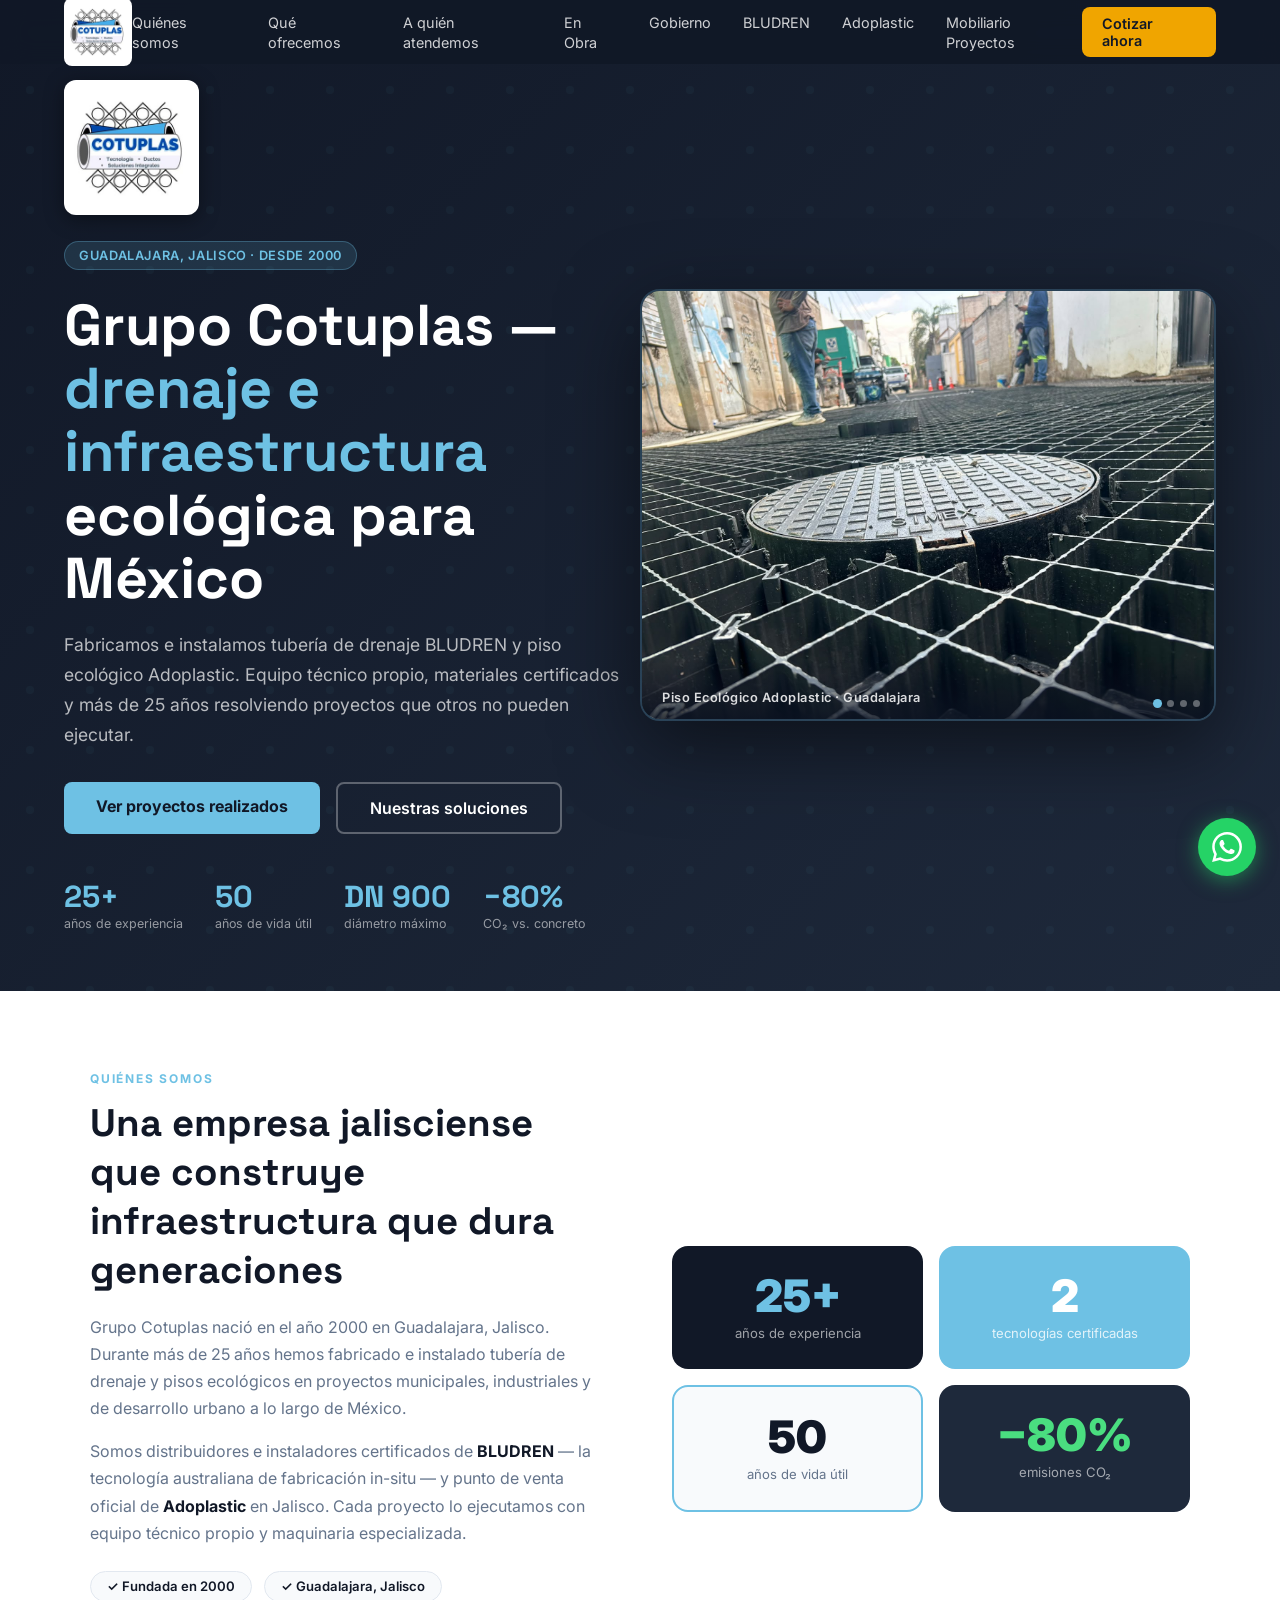
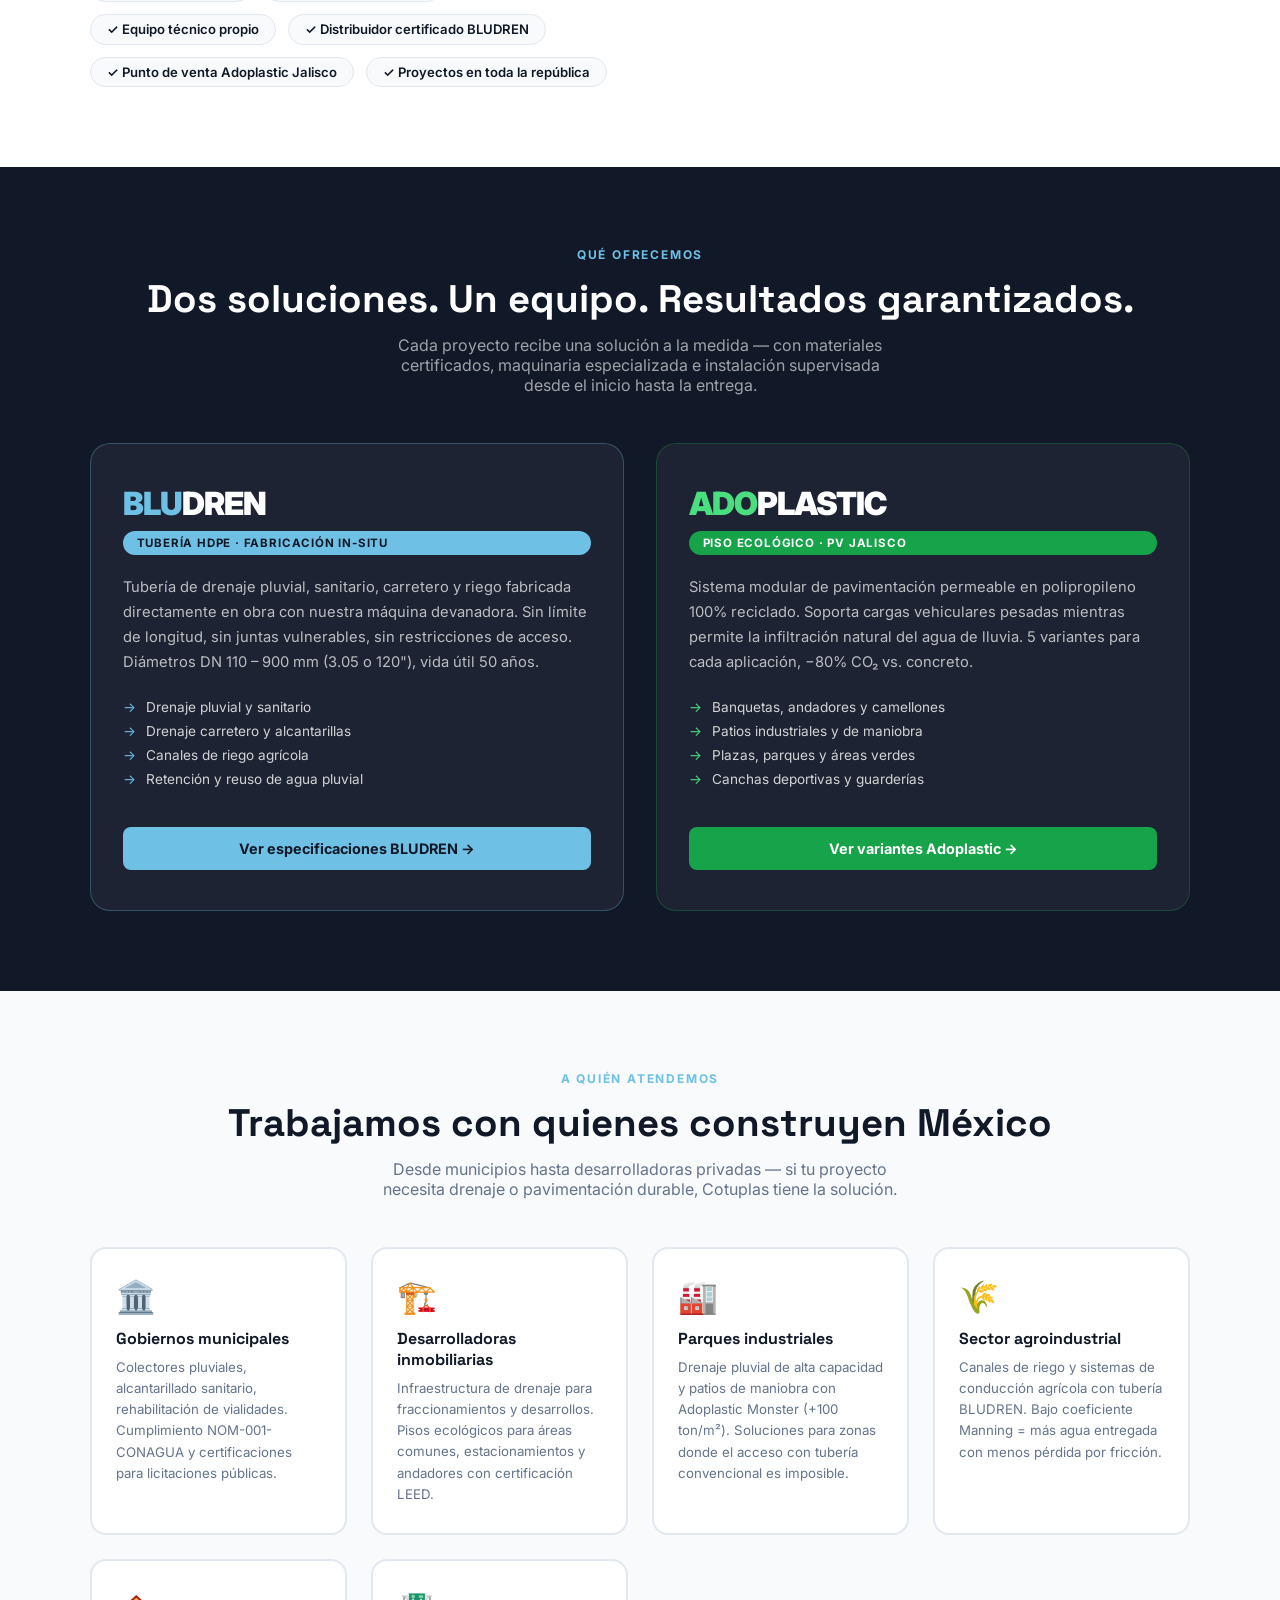
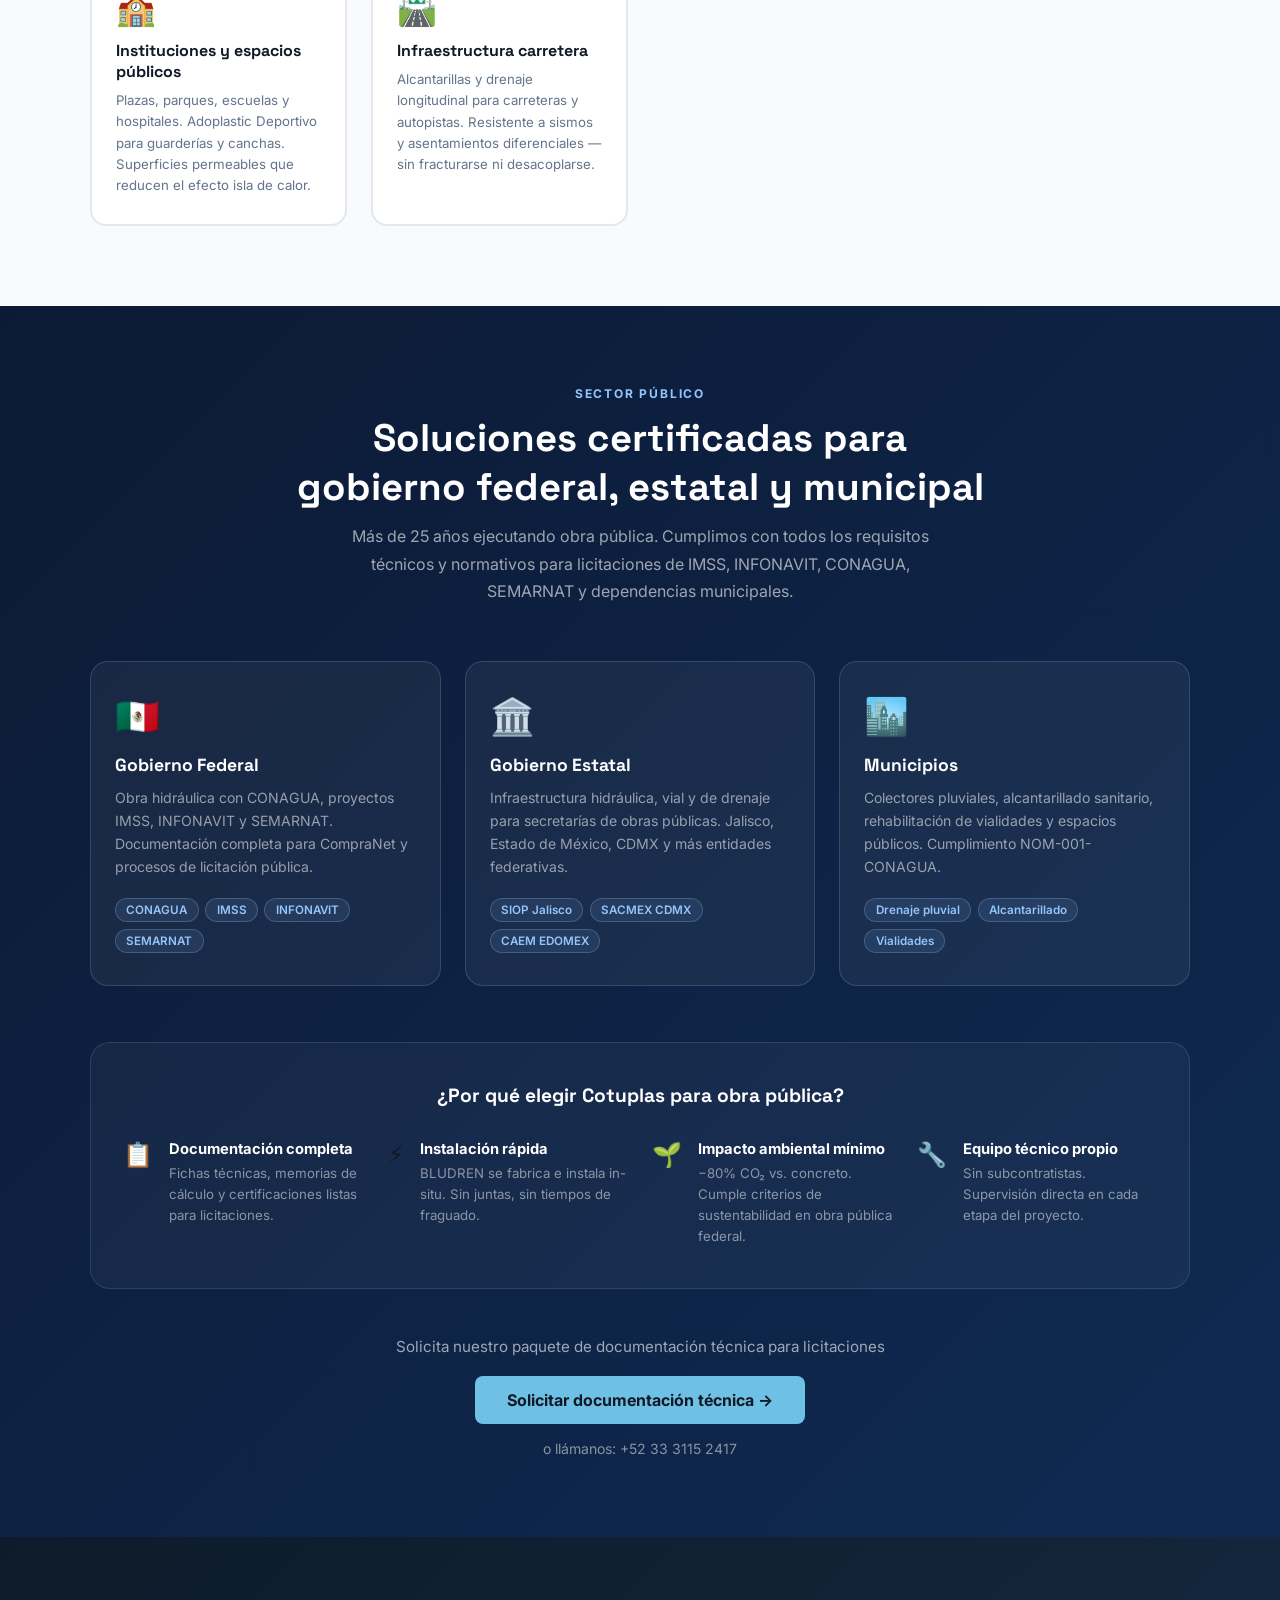
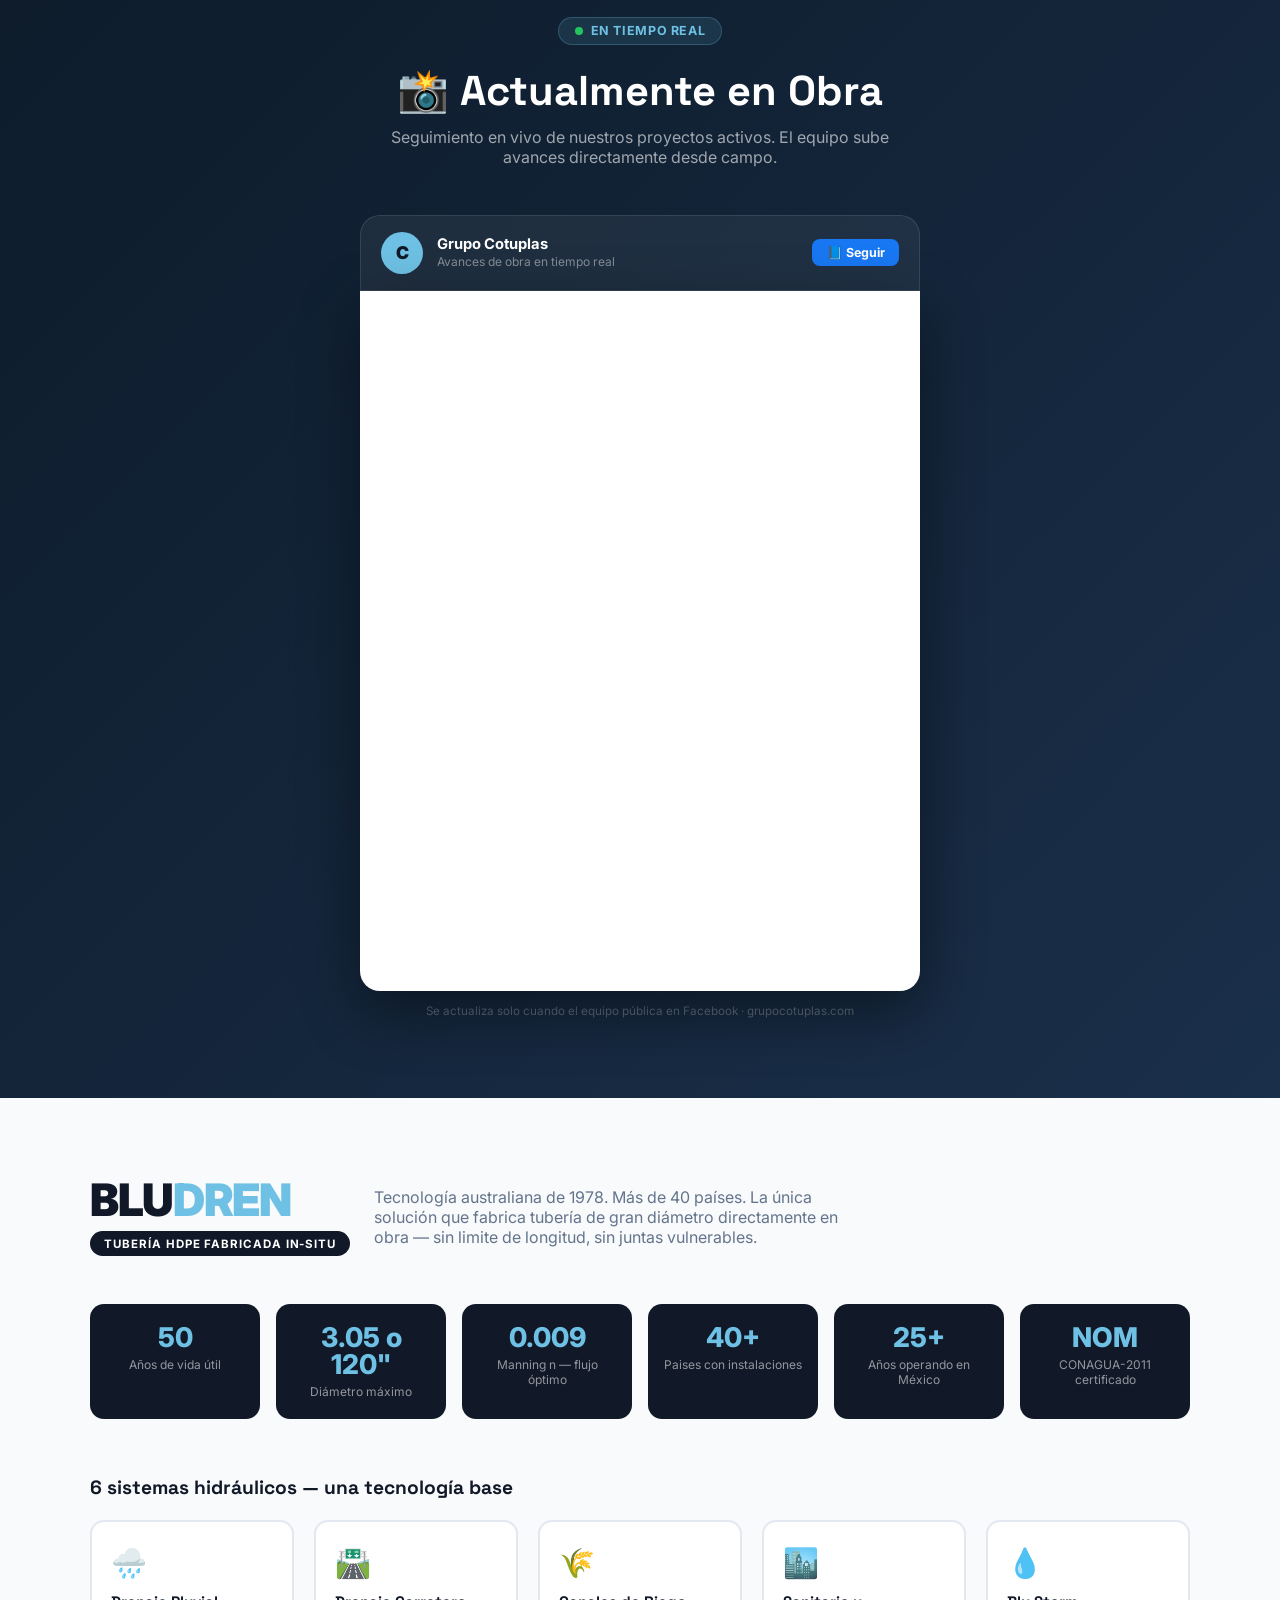
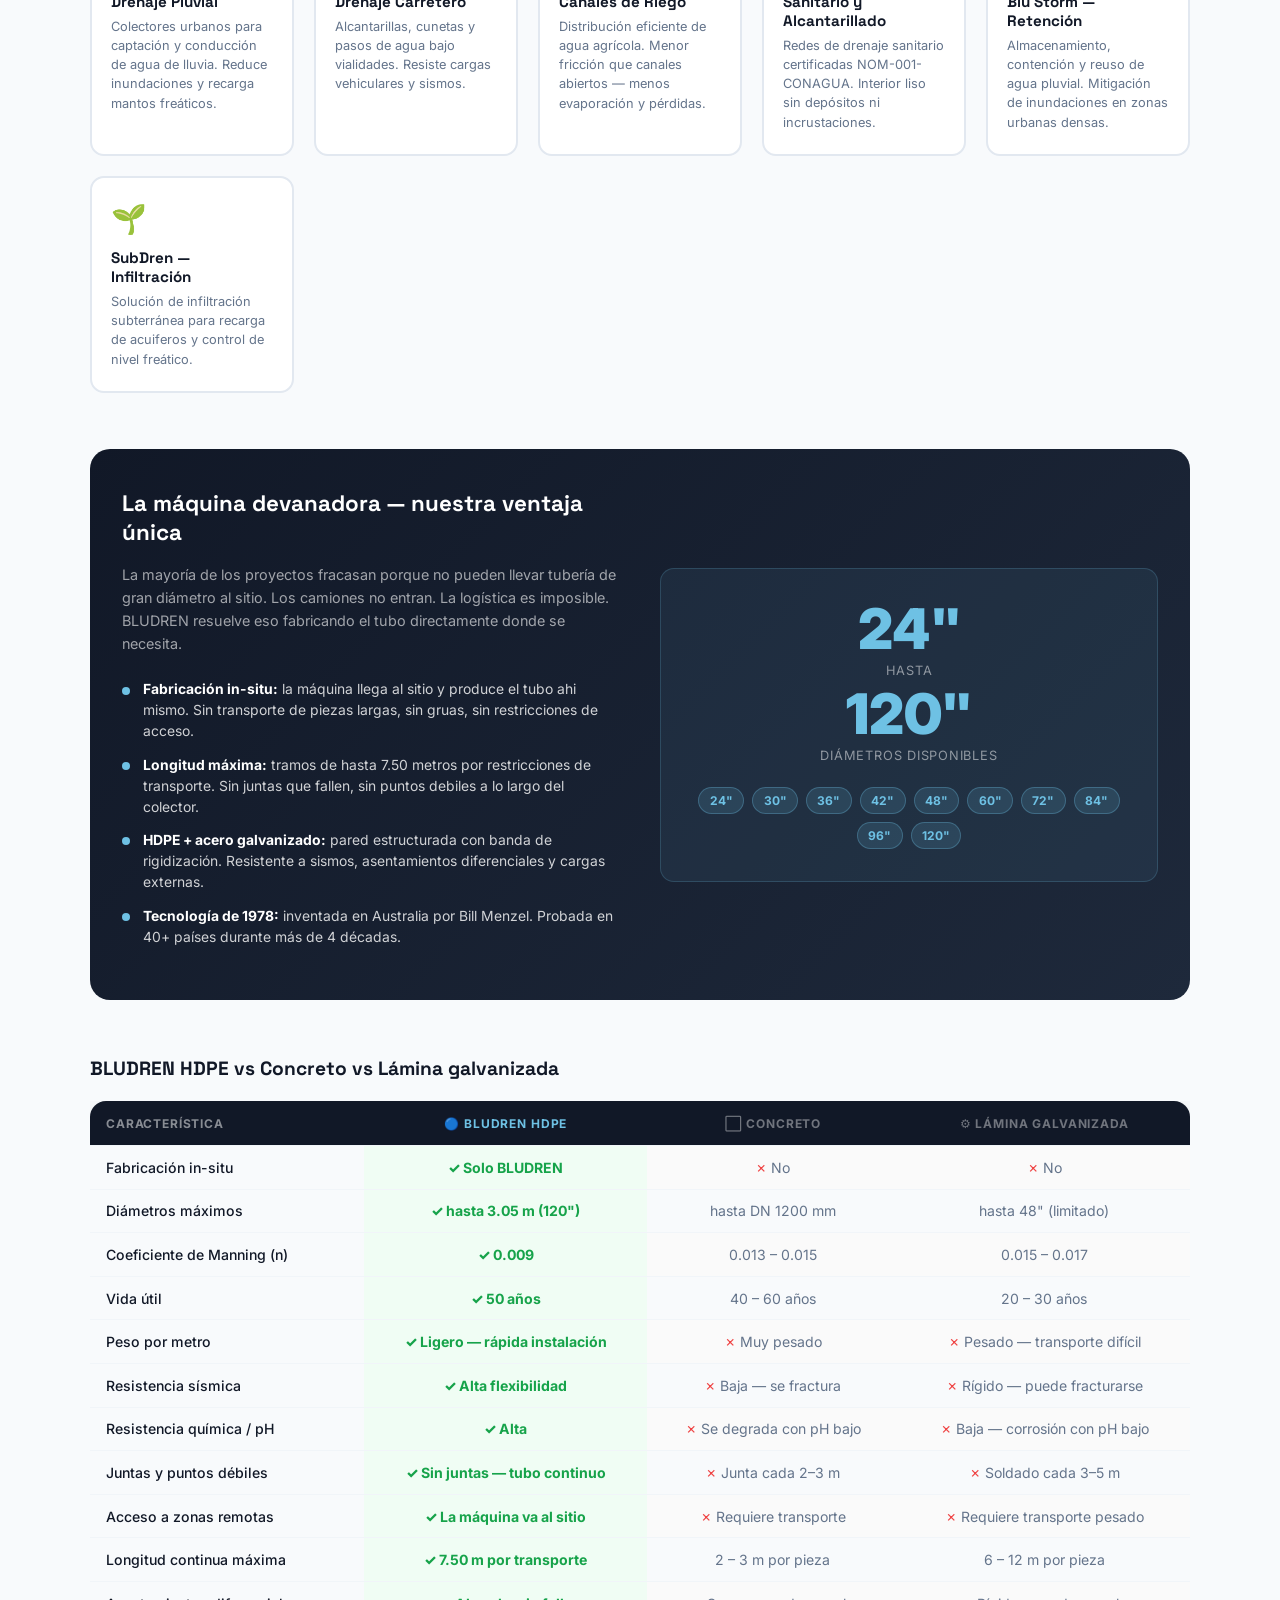
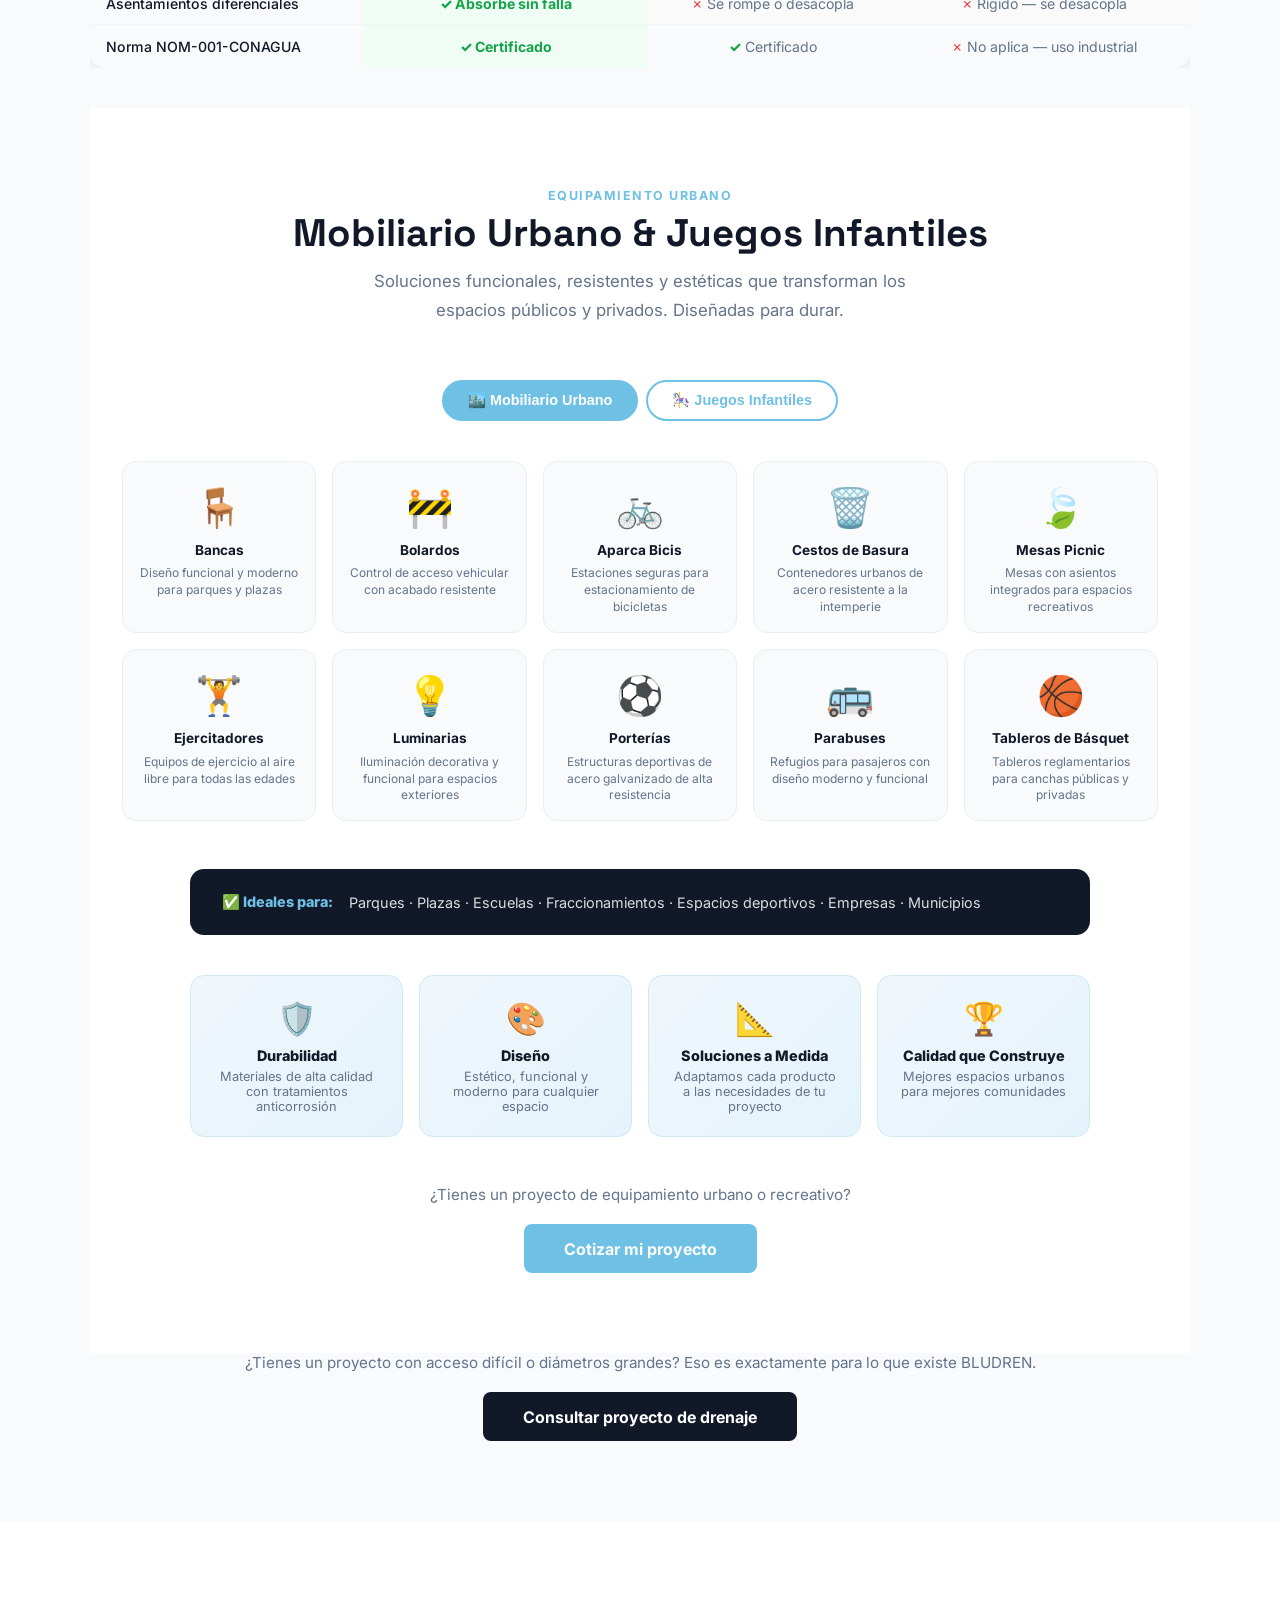
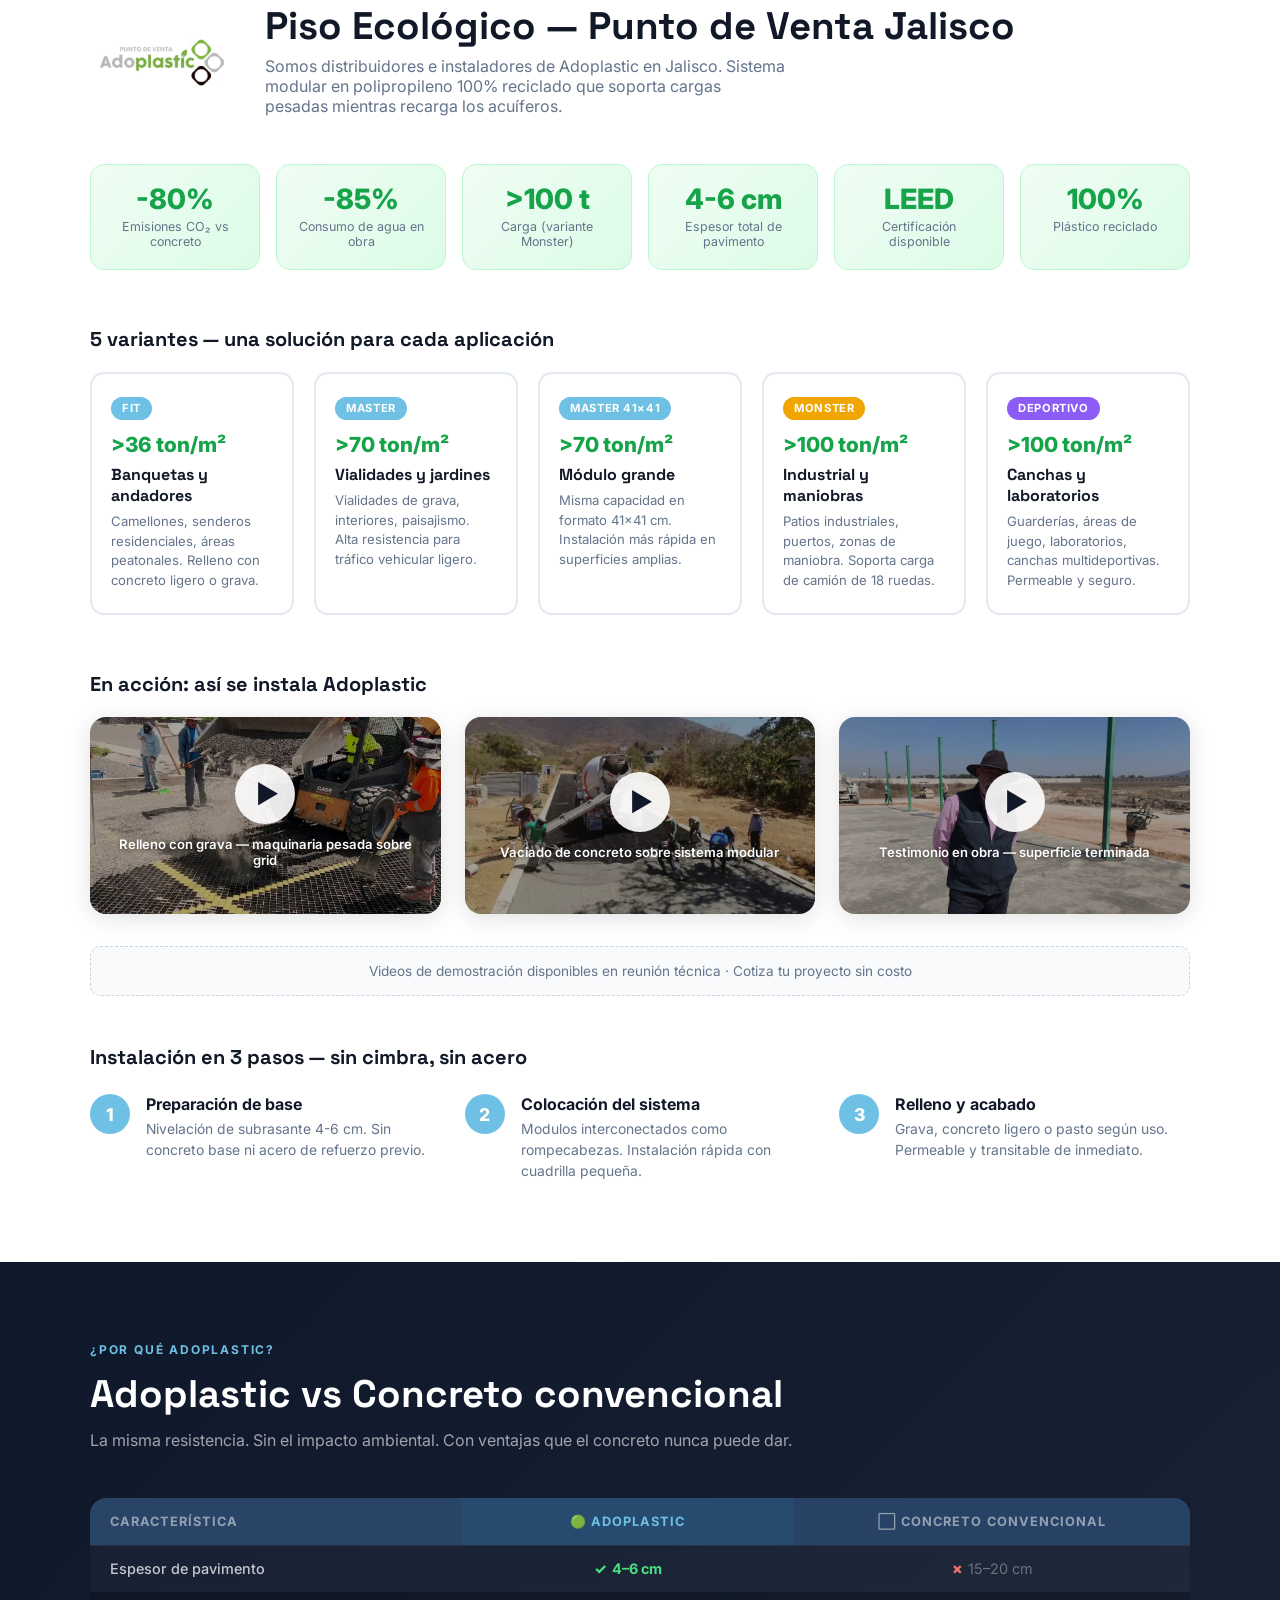
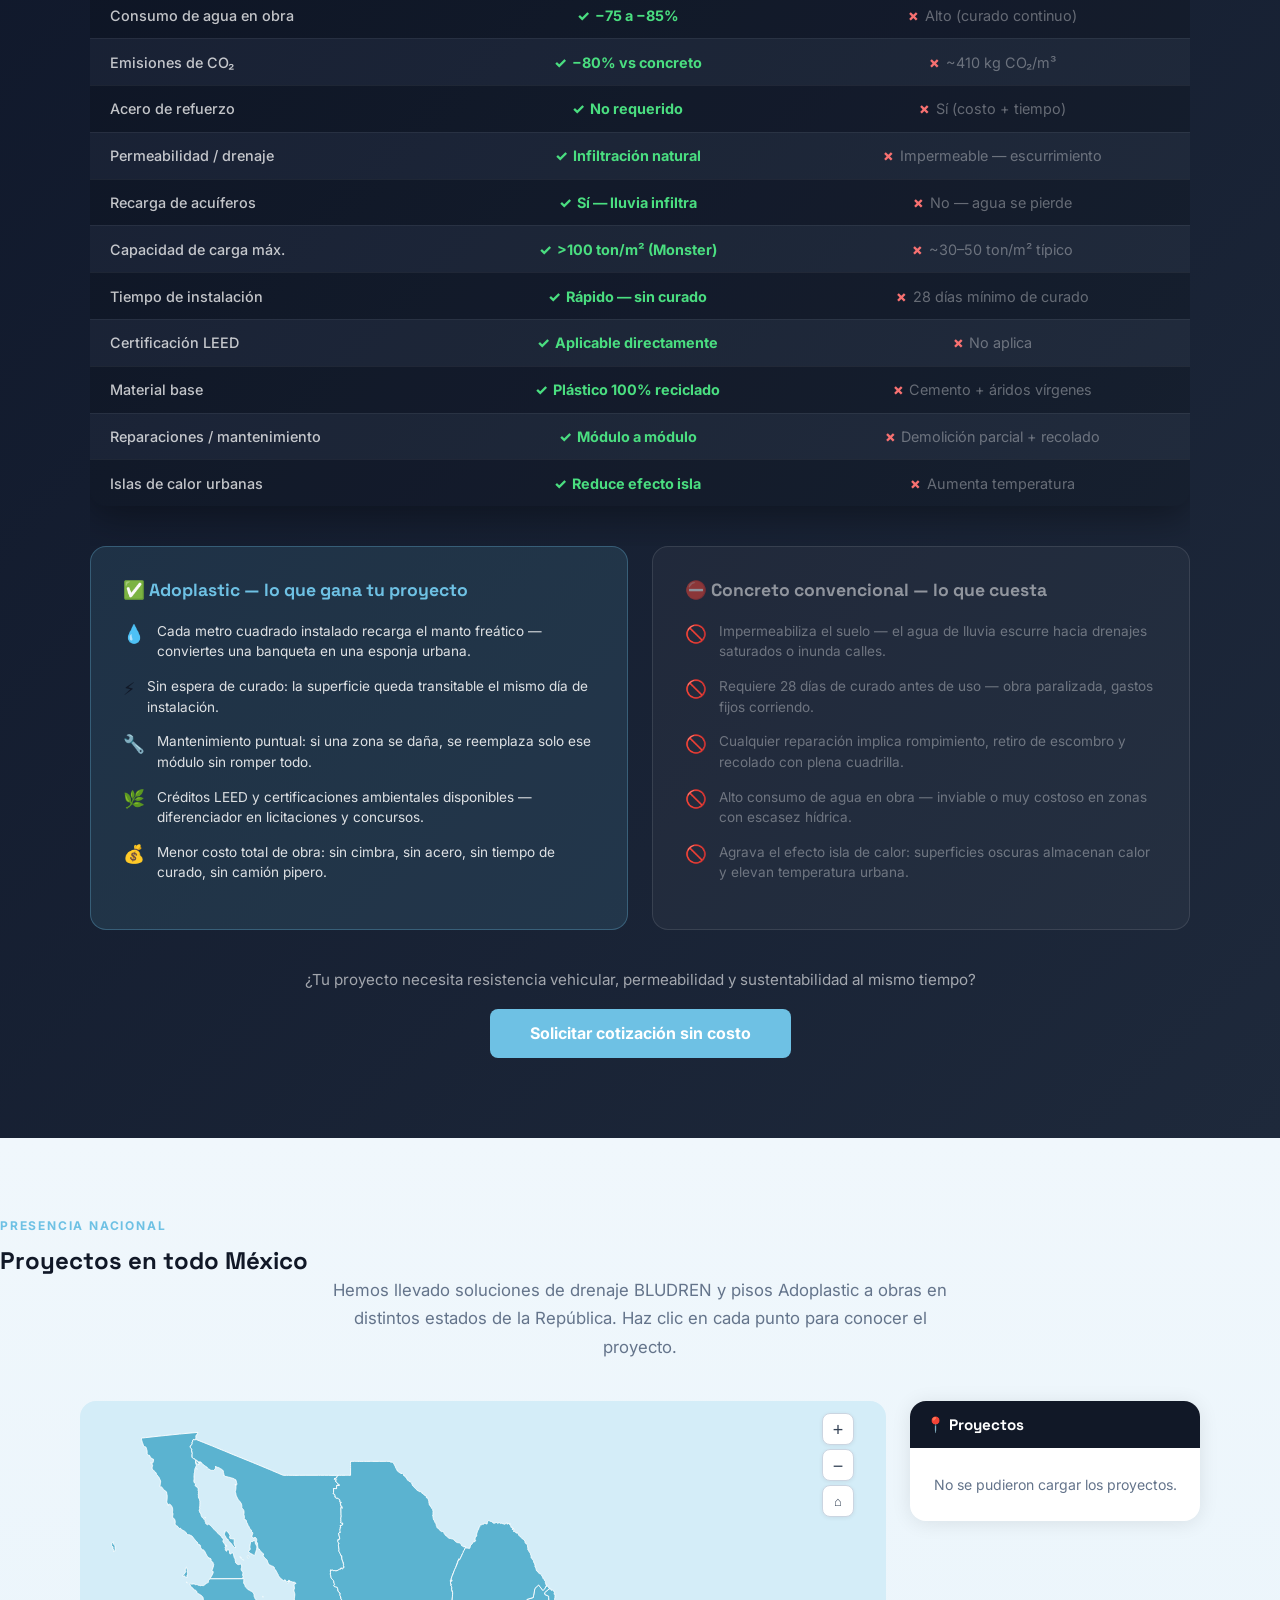
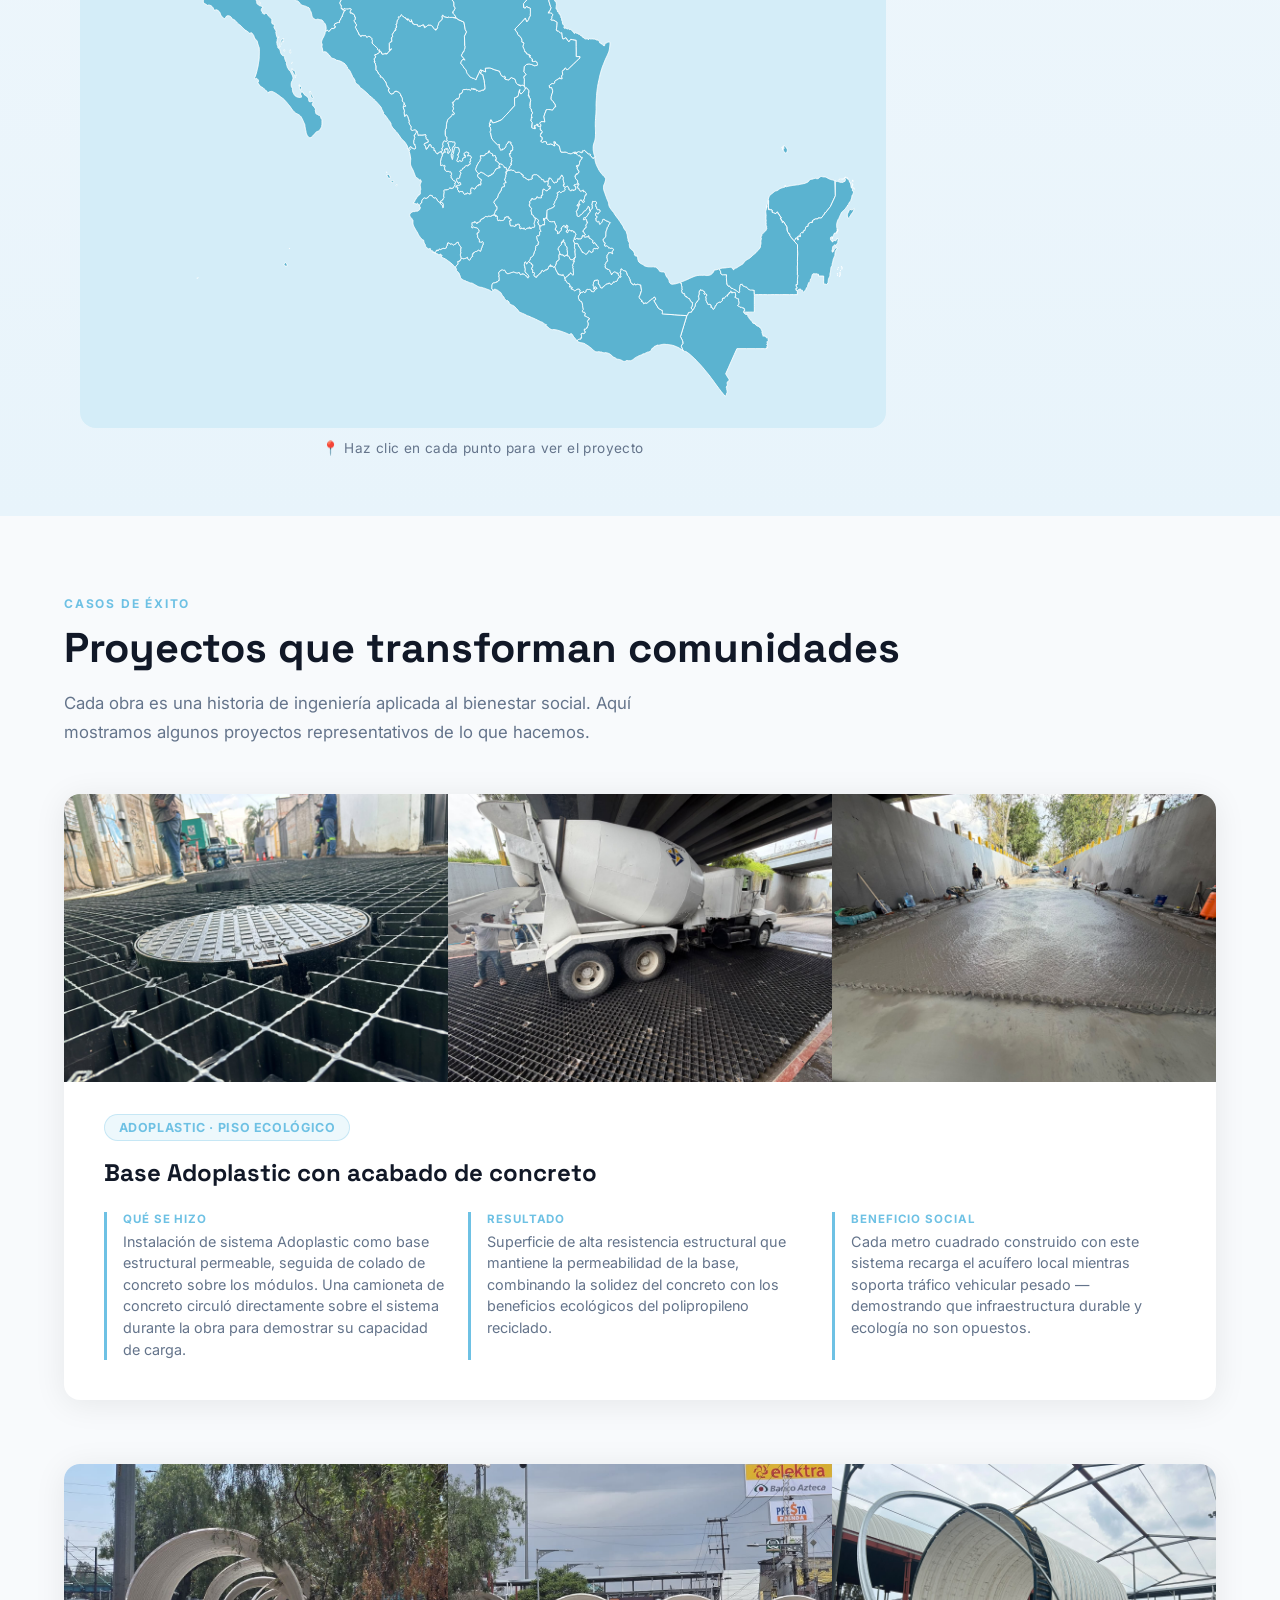
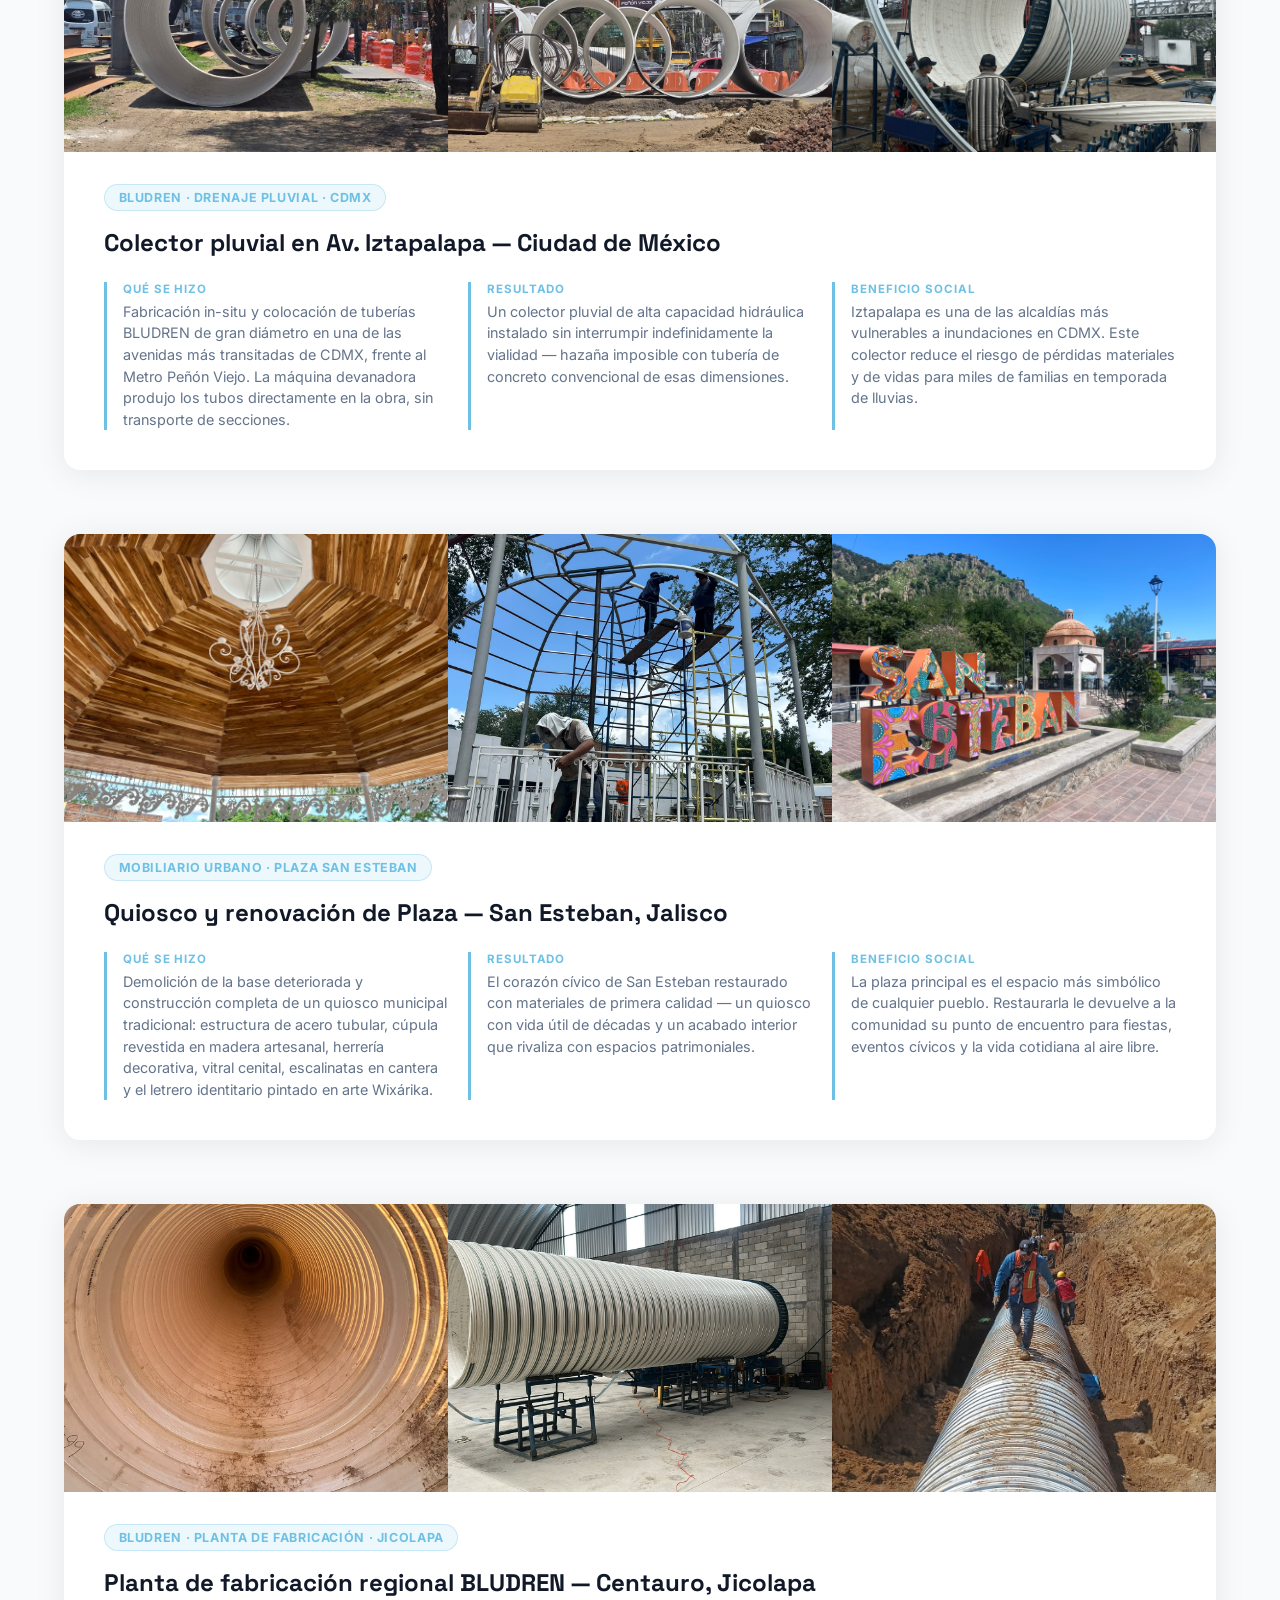
==== commit 6f464dba: "Update index.html" ====
--- a/index.html
+++ b/index.html
@@ -1687,7 +1687,7 @@
     </div>
 
     <p style="color:rgba(255,255,255,.3);font-size:.73rem;text-align:center;margin-top:.85rem;">
-      Se actualiza solo cuando el equipo publica en Facebook · grupocotuplas.com
+      Se actualiza solo cuando el equipo pública en Facebook · grupocotuplas.com
     </p>
   </div>
 </section>
@@ -1700,33 +1700,33 @@
     <div class="bludren-brand" data-a>
       <div>
         <div class="bludren-wordmark">BLU<span>DREN</span></div>
-        <div class="bludren-badge" style="margin-top:.5rem;">Tuberia HDPE fabricada in-situ</div>
+        <div class="bludren-badge" style="margin-top:.5rem;">Tubería HDPE fabricada in-situ</div>
       </div>
       <p class="bludren-tagline">
-        Tecnologia australiana de 1978. Mas de 40 paises. La unica solucion que fabrica
-        tuberia de gran diametro directamente en obra — sin limite de longitud, sin juntas vulnerables.
+        Tecnología australiana de 1978. Más de 40 países. La única solución que fabrica
+        tubería de gran diámetro directamente en obra — sin limite de longitud, sin juntas vulnerables.
       </p>
     </div>
 
     <!-- Stats -->
     <div class="bludren-stats" data-a>
-      <div class="bludren-stat"><strong>50</strong><span>Anos de vida util</span></div>
-      <div class="bludren-stat"><strong>3.05 o 120"</strong><span>Diametro maximo</span></div>
-      <div class="bludren-stat"><strong>0.009</strong><span>Manning n — flujo optimo</span></div>
+      <div class="bludren-stat"><strong>50</strong><span>Años de vida útil</span></div>
+      <div class="bludren-stat"><strong>3.05 o 120"</strong><span>Diámetro máximo</span></div>
+      <div class="bludren-stat"><strong>0.009</strong><span>Manning n — flujo óptimo</span></div>
       <div class="bludren-stat"><strong>40+</strong><span>Paises con instalaciones</span></div>
-      <div class="bludren-stat"><strong>25+</strong><span>Anos operando en Mexico</span></div>
+      <div class="bludren-stat"><strong>25+</strong><span>Años operando en México</span></div>
       <div class="bludren-stat"><strong>NOM</strong><span>CONAGUA-2011 certificado</span></div>
     </div>
 
     <!-- Systems -->
     <h3 style="font-size:1.2rem;font-weight:700;color:var(--dark);margin-bottom:1.25rem;" data-a>
-      6 sistemas hidraulicos — una tecnologia base
+      6 sistemas hidráulicos — una tecnología base
     </h3>
     <div class="bludren-systems" data-a>
       <div class="bludren-system">
         <span class="bludren-sys-icon">🌧️</span>
         <h4>Drenaje Pluvial</h4>
-        <p>Colectores urbanos para captacion y conduccion de agua de lluvia. Reduce inundaciones y recarga mantos freaticos.</p>
+        <p>Colectores urbanos para captación y conducción de agua de lluvia. Reduce inundaciones y recarga mantos freáticos.</p>
       </div>
       <div class="bludren-system">
         <span class="bludren-sys-icon">🛣️</span>
@@ -1736,56 +1736,56 @@
       <div class="bludren-system">
         <span class="bludren-sys-icon">🌾</span>
         <h4>Canales de Riego</h4>
-        <p>Distribucion eficiente de agua agricola. Menor friccion que canales abiertos — menos evaporacion y perdidas.</p>
+        <p>Distribución eficiente de agua agrícola. Menor fricción que canales abiertos — menos evaporación y pérdidas.</p>
       </div>
       <div class="bludren-system">
         <span class="bludren-sys-icon">🏙️</span>
         <h4>Sanitario y Alcantarillado</h4>
-        <p>Redes de drenaje sanitario certificadas NOM-001-CONAGUA. Interior liso sin depositos ni incrustaciones.</p>
+        <p>Redes de drenaje sanitario certificadas NOM-001-CONAGUA. Interior liso sin depósitos ni incrustaciones.</p>
       </div>
       <div class="bludren-system">
         <span class="bludren-sys-icon">💧</span>
-        <h4>Blu Storm — Retencion</h4>
-        <p>Almacenamiento, contencion y reuso de agua pluvial. Mitigacion de inundaciones en zonas urbanas densas.</p>
+        <h4>Blu Storm — Retención</h4>
+        <p>Almacenamiento, contención y reuso de agua pluvial. Mitigación de inundaciones en zonas urbanas densas.</p>
       </div>
       <div class="bludren-system">
         <span class="bludren-sys-icon">🌱</span>
-        <h4>SubDren — Infiltracion</h4>
-        <p>Solucion de infiltracion subterranea para recarga de acuiferos y control de nivel freatico.</p>
+        <h4>SubDren — Infiltración</h4>
+        <p>Solución de infiltración subterránea para recarga de acuiferos y control de nivel freático.</p>
       </div>
     </div>
 
     <!-- Winding Machine highlight -->
     <div class="bludren-machine" data-a>
       <div>
-        <h3>La maquina devanadora — nuestra ventaja unica</h3>
+        <h3>La máquina devanadora — nuestra ventaja única</h3>
         <p class="machine-sub">
-          La mayoria de los proyectos fracasan porque no pueden llevar tuberia de gran diametro
-          al sitio. Los camiones no entran. La logistica es imposible. BLUDREN resuelve eso
+          La mayoría de los proyectos fracasan porque no pueden llevar tubería de gran diámetro
+          al sitio. Los camiones no entran. La logística es imposible. BLUDREN resuelve eso
           fabricando el tubo directamente donde se necesita.
         </p>
         <div class="machine-feat">
           <div class="dot"></div>
-          <p><strong style="color:#fff;">Fabricacion in-situ:</strong> la maquina llega al sitio y produce el tubo ahi mismo. Sin transporte de piezas largas, sin gruas, sin restricciones de acceso.</p>
+          <p><strong style="color:#fff;">Fabricación in-situ:</strong> la máquina llega al sitio y produce el tubo ahi mismo. Sin transporte de piezas largas, sin gruas, sin restricciones de acceso.</p>
         </div>
         <div class="machine-feat">
           <div class="dot"></div>
-          <p><strong style="color:#fff;">Longitud maxima:</strong> tramos de hasta 7.50 metros por restricciones de transporte. Sin juntas que fallen, sin puntos debiles a lo largo del colector.</p>
+          <p><strong style="color:#fff;">Longitud máxima:</strong> tramos de hasta 7.50 metros por restricciones de transporte. Sin juntas que fallen, sin puntos debiles a lo largo del colector.</p>
         </div>
         <div class="machine-feat">
           <div class="dot"></div>
-          <p><strong style="color:#fff;">HDPE + acero galvanizado:</strong> pared estructurada con banda de rigidizacion. Resistente a sismos, asentamientos diferenciales y cargas externas.</p>
+          <p><strong style="color:#fff;">HDPE + acero galvanizado:</strong> pared estructurada con banda de rigidización. Resistente a sismos, asentamientos diferenciales y cargas externas.</p>
         </div>
         <div class="machine-feat">
           <div class="dot"></div>
-          <p><strong style="color:#fff;">Tecnologia de 1978:</strong> inventada en Australia por Bill Menzel. Probada en 40+ paises durante mas de 4 decadas.</p>
+          <p><strong style="color:#fff;">Tecnología de 1978:</strong> inventada en Australia por Bill Menzel. Probada en 40+ países durante más de 4 décadas.</p>
         </div>
       </div>
       <div class="machine-visual">
         <strong class="big-num">24"</strong>
         <span class="big-label">hasta</span>
         <strong class="big-num" style="margin-top:.5rem;">120"</strong>
-        <span class="big-label">diametros disponibles</span>
+        <span class="big-label">diámetros disponibles</span>
         <div class="diam-list" style="margin-top:1.5rem;">
           <span class="diam-pill">24"</span>
           <span class="diam-pill">30"</span>
@@ -1959,7 +1959,7 @@
         <div class="mob-card">
           <div class="mob-card-icon">🏀</div>
           <div class="mob-card-name">Tableros de Básquet</div>
-          <div class="mob-card-desc">Tableros regulamentarios para canchas públicas y privadas</div>
+          <div class="mob-card-desc">Tableros reglamentarios para canchas públicas y privadas</div>
         </div>
       </div>
 
@@ -2067,7 +2067,7 @@
 <!-- CTA -->
     <div style="text-align:center;" data-a>
       <p style="color:var(--muted);margin-bottom:1.25rem;font-size:.95rem;">
-        Tienes un proyecto con acceso dificil o diametros grandes? Eso es exactamente para lo que existe BLUDREN.
+        ¿Tienes un proyecto con acceso difícil o diámetros grandes? Eso es exactamente para lo que existe BLUDREN.
       </p>
       <a href="#contacto" style="display:inline-block;background:var(--dark);color:#fff;
         padding:.9rem 2.5rem;border-radius:8px;font-weight:700;text-decoration:none;
@@ -2168,11 +2168,11 @@
         </div>
       </div>
     </div>
-    <p class="ado-note">Videos de demostración disponibles en reunion tecnica · Cotiza tu proyecto sin costo</p>
+    <p class="ado-note">Videos de demostración disponibles en reunión técnica · Cotiza tu proyecto sin costo</p>
 
     <!-- Process steps -->
     <h3 style="font-size:1.25rem;font-weight:700;color:var(--dark);margin:3rem 0 1.5rem;" data-a>
-      Instalacion en 3 pasos — sin cimbra, sin acero
+      Instalación en 3 pasos — sin cimbra, sin acero
     </h3>
     <div style="display:grid;grid-template-columns:repeat(auto-fit,minmax(240px,1fr));gap:1.5rem;" data-a>
       <div style="display:flex;gap:1rem;align-items:flex-start;">
@@ -2180,9 +2180,9 @@
           color:#fff;display:flex;align-items:center;justify-content:center;
           font-weight:800;font-size:1.1rem;flex-shrink:0;">1</div>
         <div>
-          <strong style="display:block;color:var(--dark);margin-bottom:.3rem;">Preparacion de base</strong>
+          <strong style="display:block;color:var(--dark);margin-bottom:.3rem;">Preparación de base</strong>
           <p style="color:var(--muted);font-size:.87rem;margin:0;line-height:1.5;">
-            Nivelacion de subrasante 4-6 cm. Sin concreto base ni acero de refuerzo previo.</p>
+            Nivelación de subrasante 4-6 cm. Sin concreto base ni acero de refuerzo previo.</p>
         </div>
       </div>
       <div style="display:flex;gap:1rem;align-items:flex-start;">
@@ -2190,9 +2190,9 @@
           color:#fff;display:flex;align-items:center;justify-content:center;
           font-weight:800;font-size:1.1rem;flex-shrink:0;">2</div>
         <div>
-          <strong style="display:block;color:var(--dark);margin-bottom:.3rem;">Colocacion del sistema</strong>
+          <strong style="display:block;color:var(--dark);margin-bottom:.3rem;">Colocación del sistema</strong>
           <p style="color:var(--muted);font-size:.87rem;margin:0;line-height:1.5;">
-            Modulos interconectados como rompecabezas. Instalacion rapida con cuadrilla pequeña.</p>
+            Modulos interconectados como rompecabezas. Instalación rápida con cuadrilla pequeña.</p>
         </div>
       </div>
       <div style="display:flex;gap:1rem;align-items:flex-start;">
@@ -2202,7 +2202,7 @@
         <div>
           <strong style="display:block;color:var(--dark);margin-bottom:.3rem;">Relleno y acabado</strong>
           <p style="color:var(--muted);font-size:.87rem;margin:0;line-height:1.5;">
-            Grava, concreto ligero o pasto segun uso. Permeable y transitable de inmediato.</p>
+            Grava, concreto ligero o pasto según uso. Permeable y transitable de inmediato.</p>
         </div>
       </div>
     </div>
@@ -2330,7 +2330,7 @@
         color:#fff;padding:.9rem 2.5rem;border-radius:8px;font-weight:700;text-decoration:none;
         font-size:1rem;transition:opacity .2s;" onmouseover="this.style.opacity='.85'"
         onmouseout="this.style.opacity='1'">
-        Solicitar cotizacion sin costo
+        Solicitar cotización sin costo
       </a>
     </div>
 
@@ -2732,7 +2732,7 @@
 <!-- CTA -->
     <div style="text-align:center;" data-a>
       <p style="color:var(--muted);margin-bottom:1.25rem;font-size:.95rem;">
-        Tienes un proyecto con acceso dificil o diametros grandes? Eso es exactamente para lo que existe BLUDREN.
+        ¿Tienes un proyecto con acceso difícil o diámetros grandes? Eso es exactamente para lo que existe BLUDREN.
       </p>
       <a href="#contacto" style="display:inline-block;background:var(--dark);color:#fff;
         padding:.9rem 2.5rem;border-radius:8px;font-weight:700;text-decoration:none;
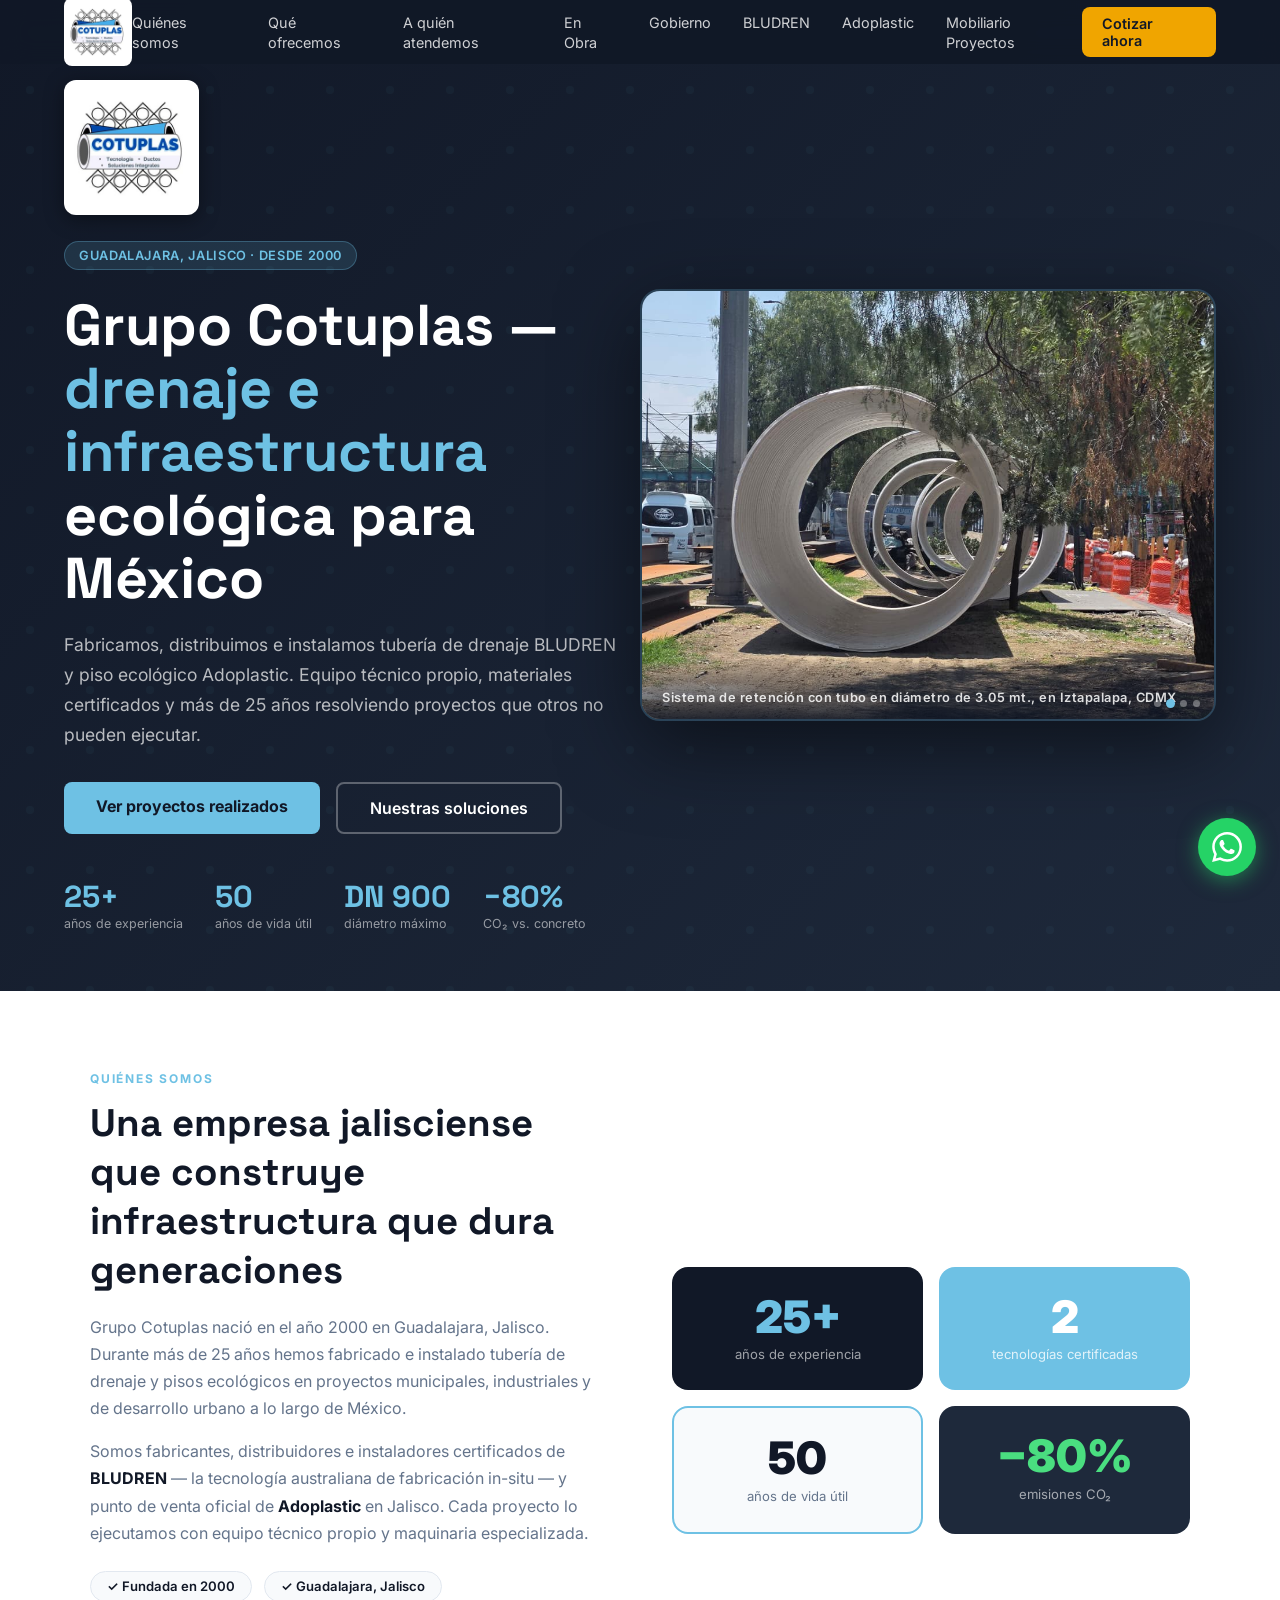
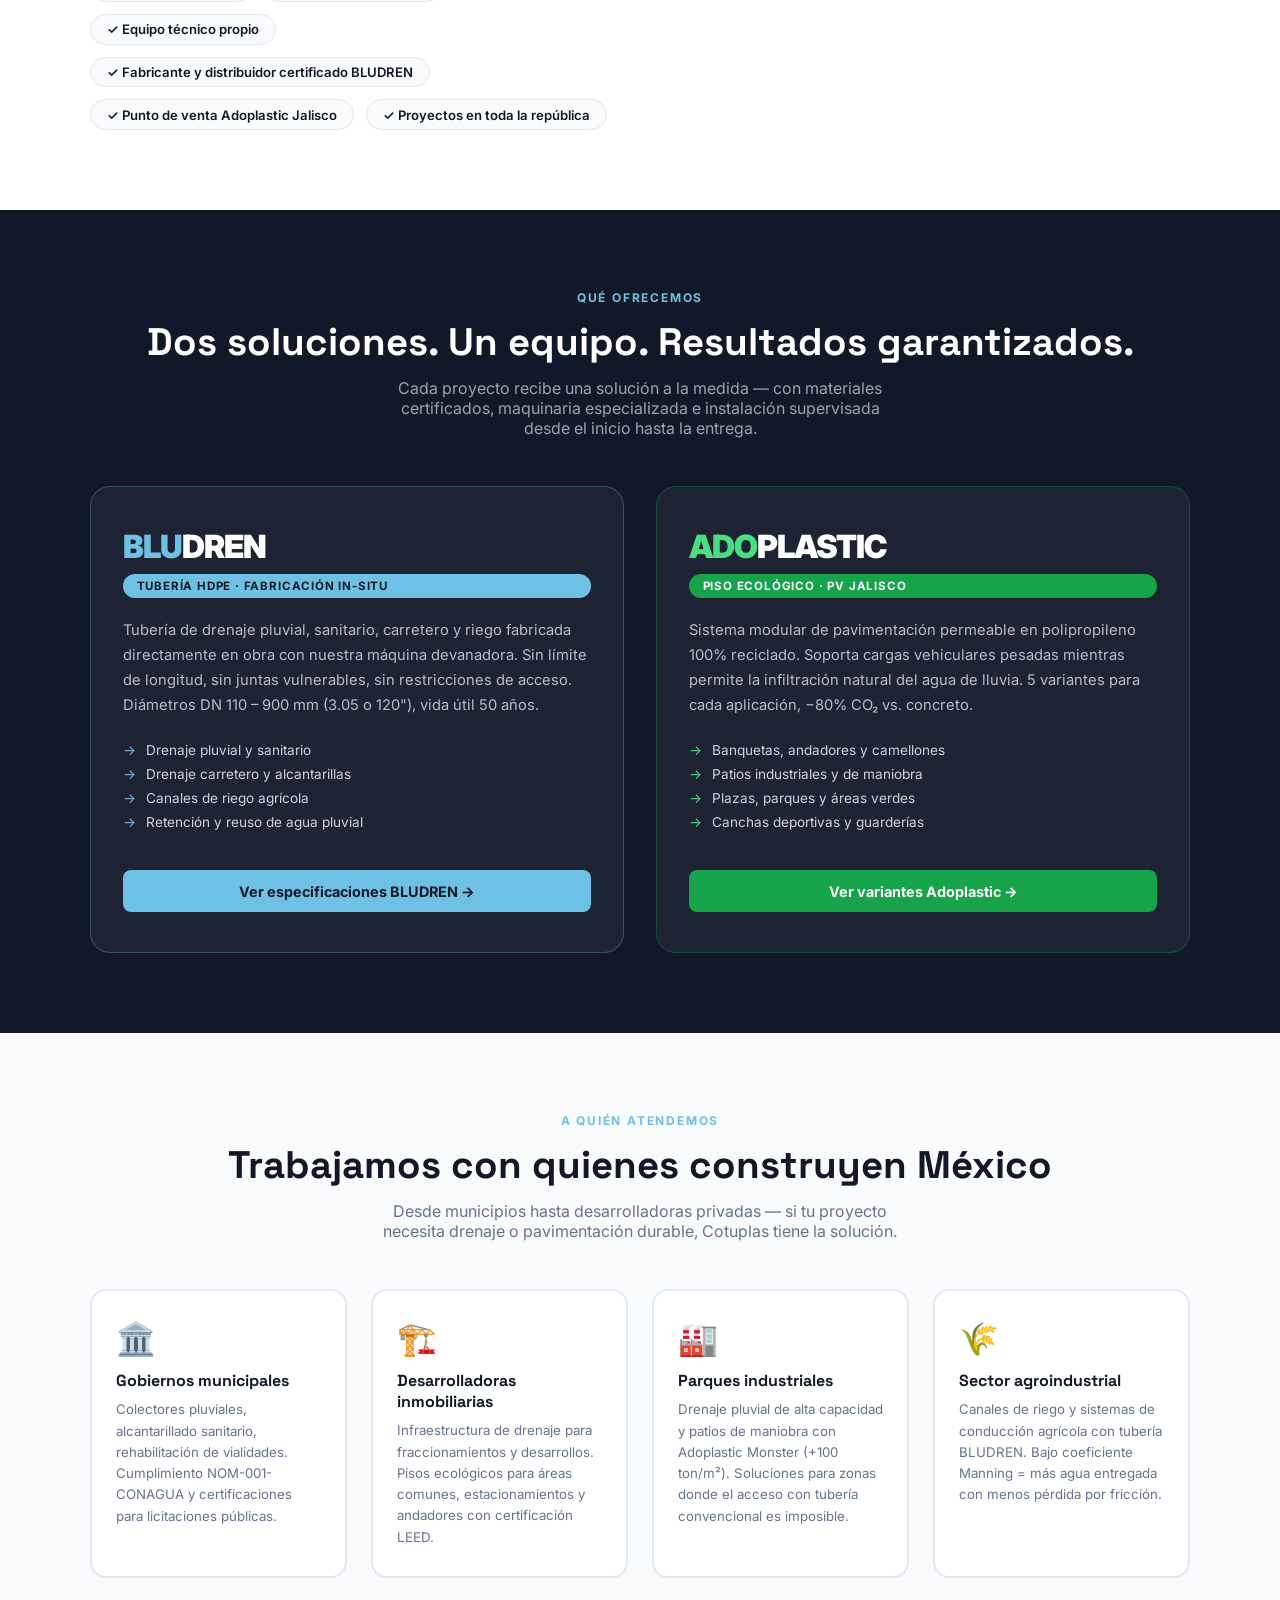
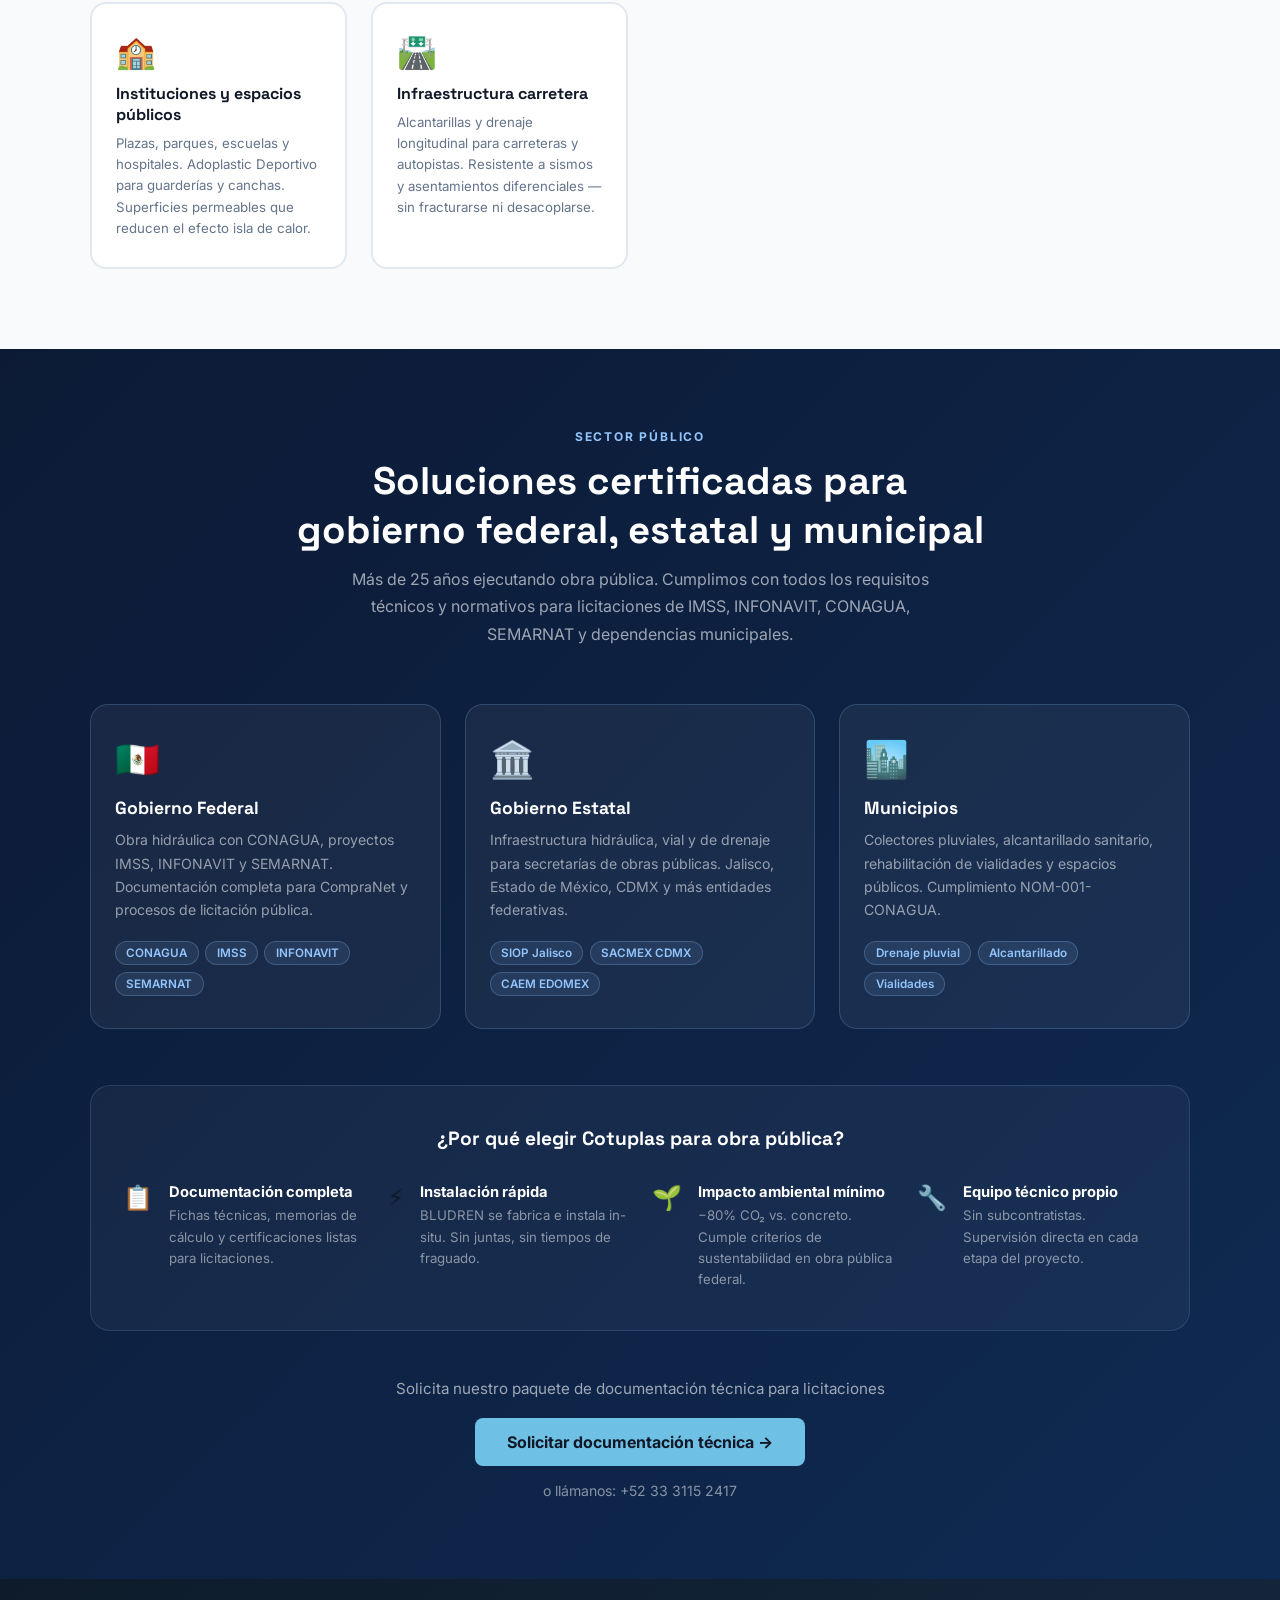
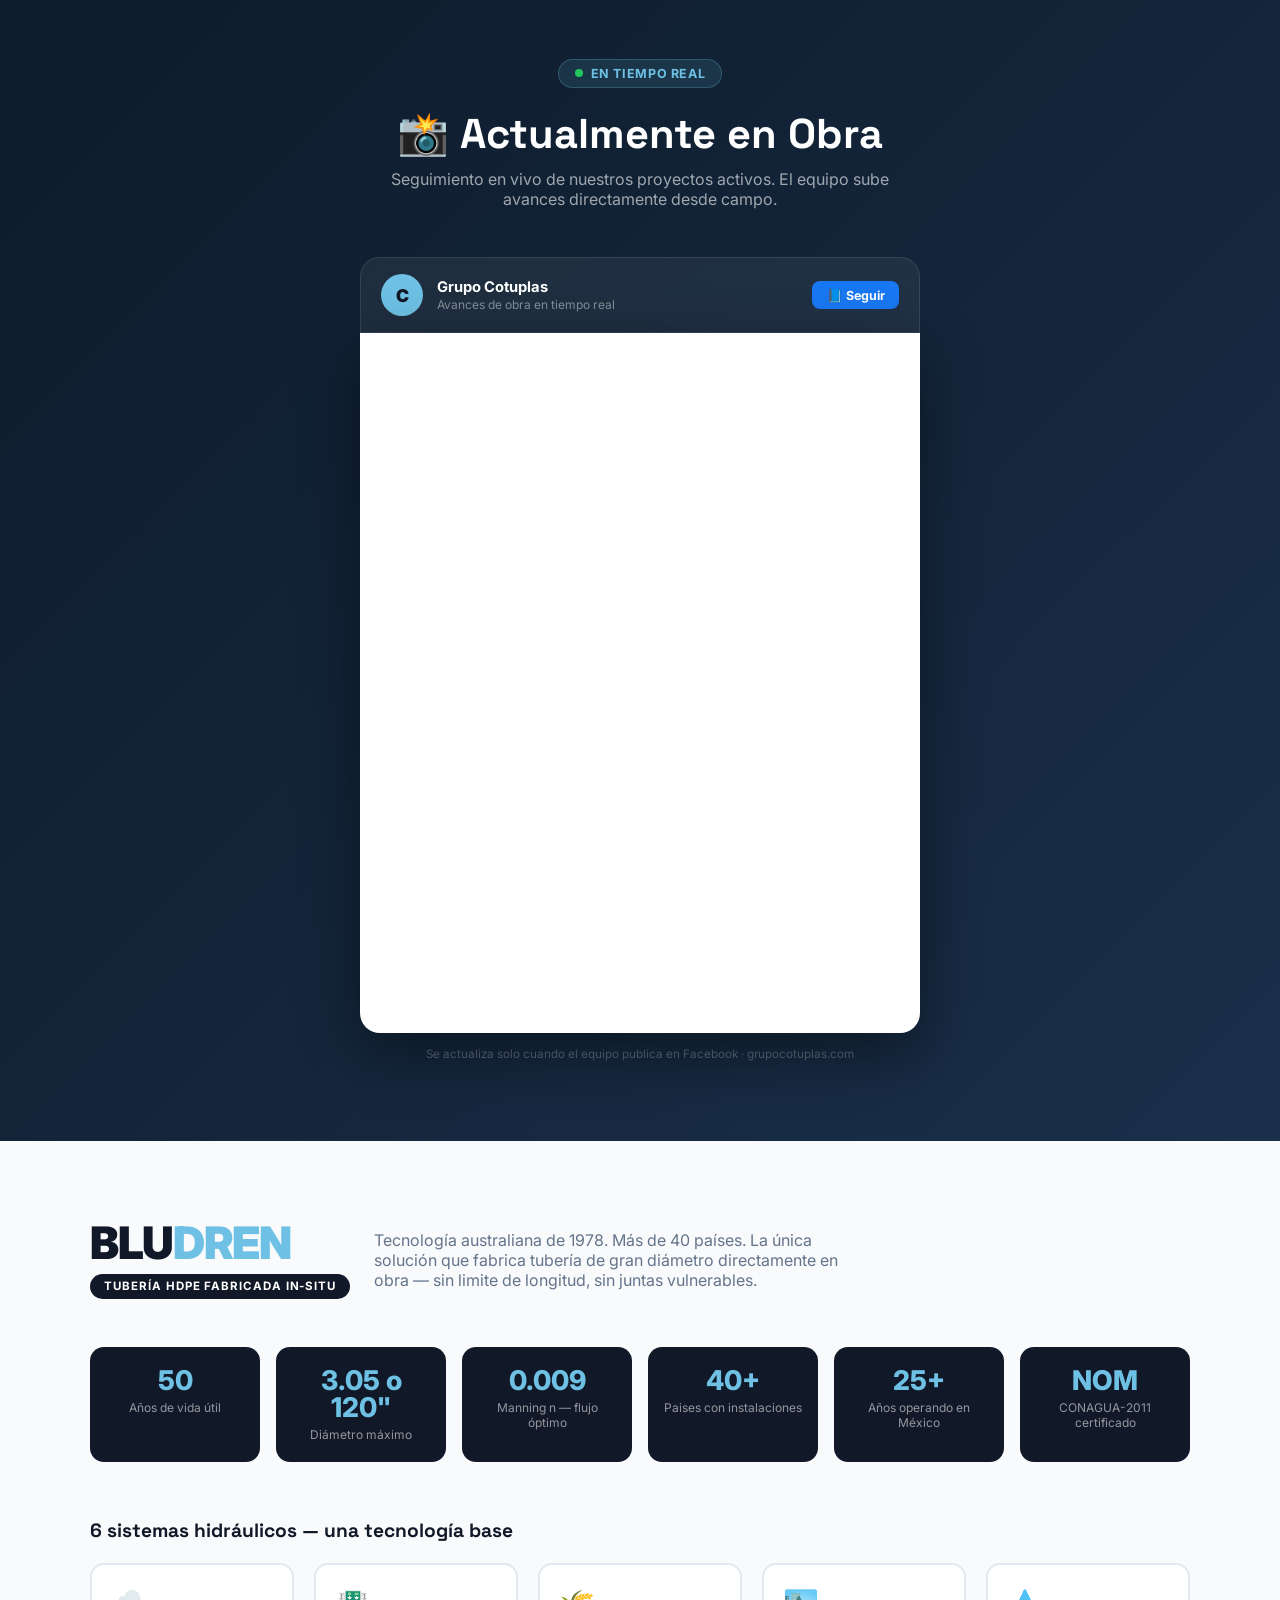
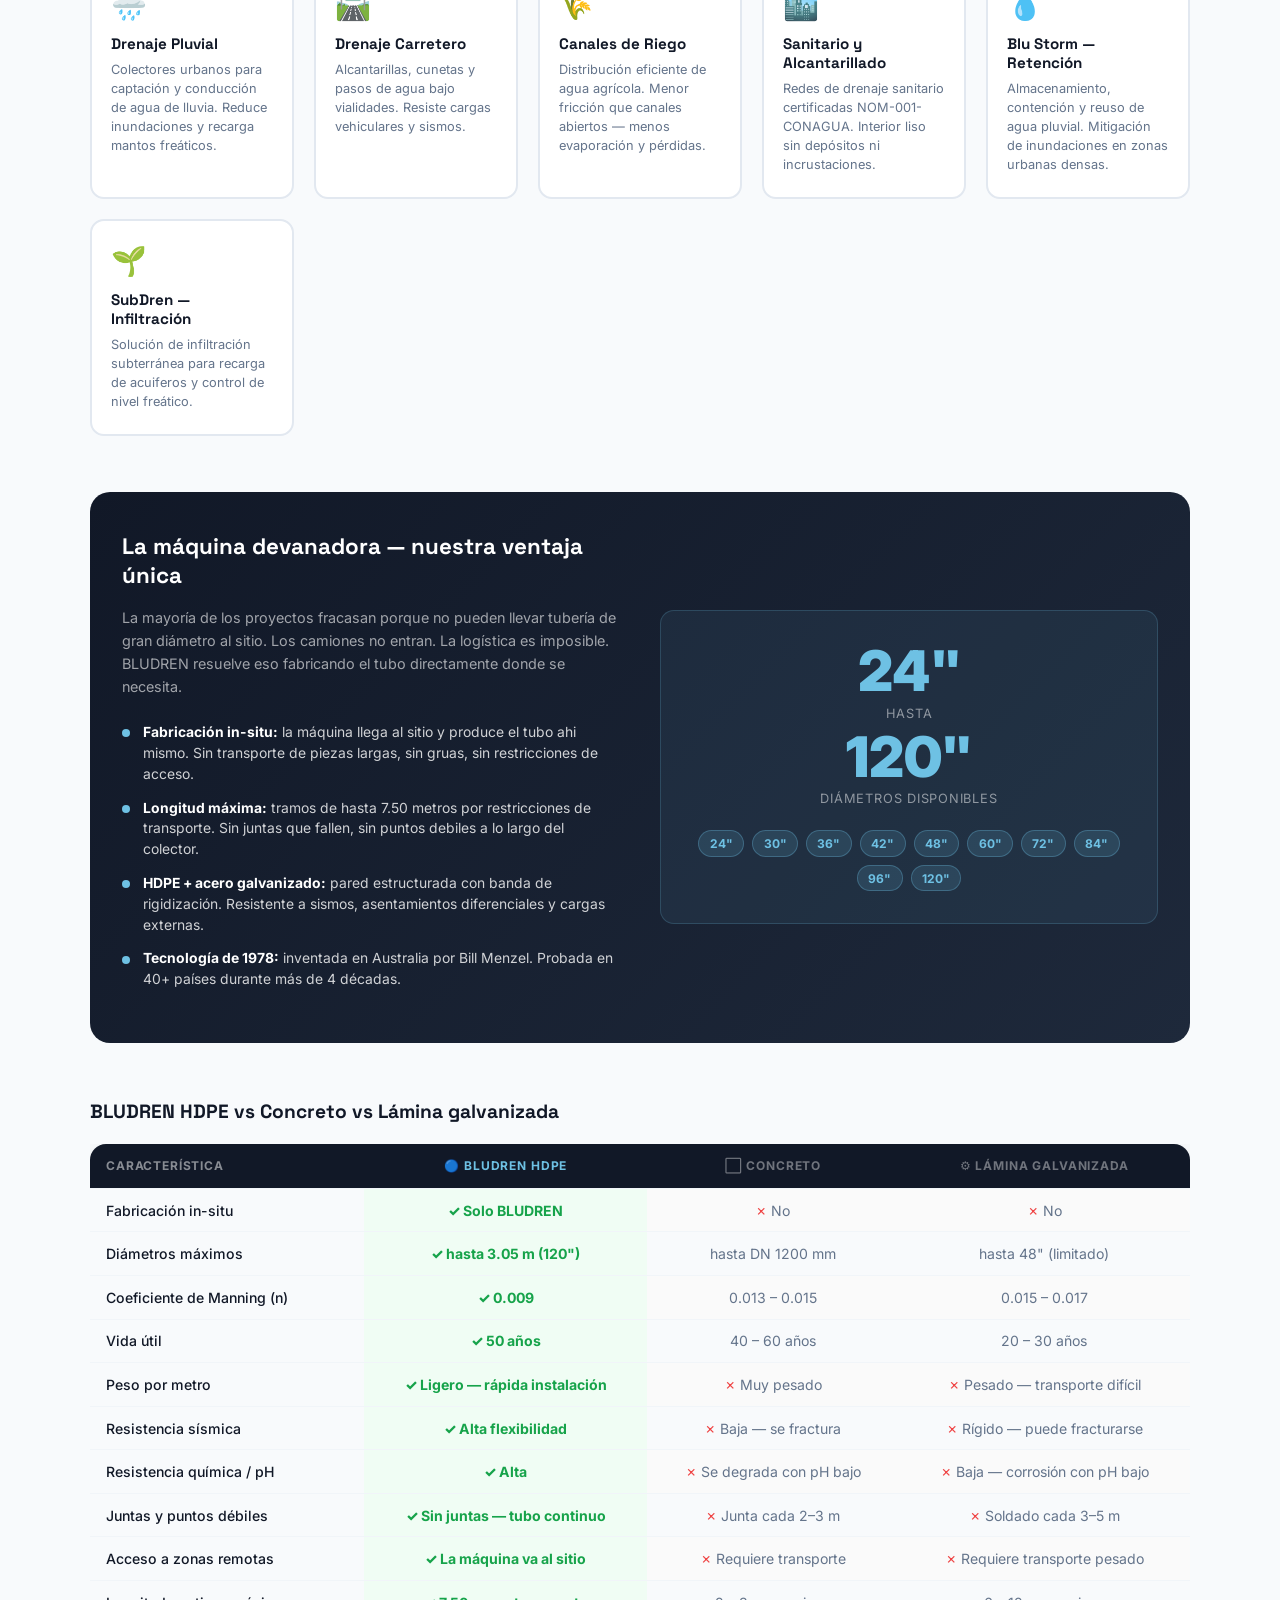
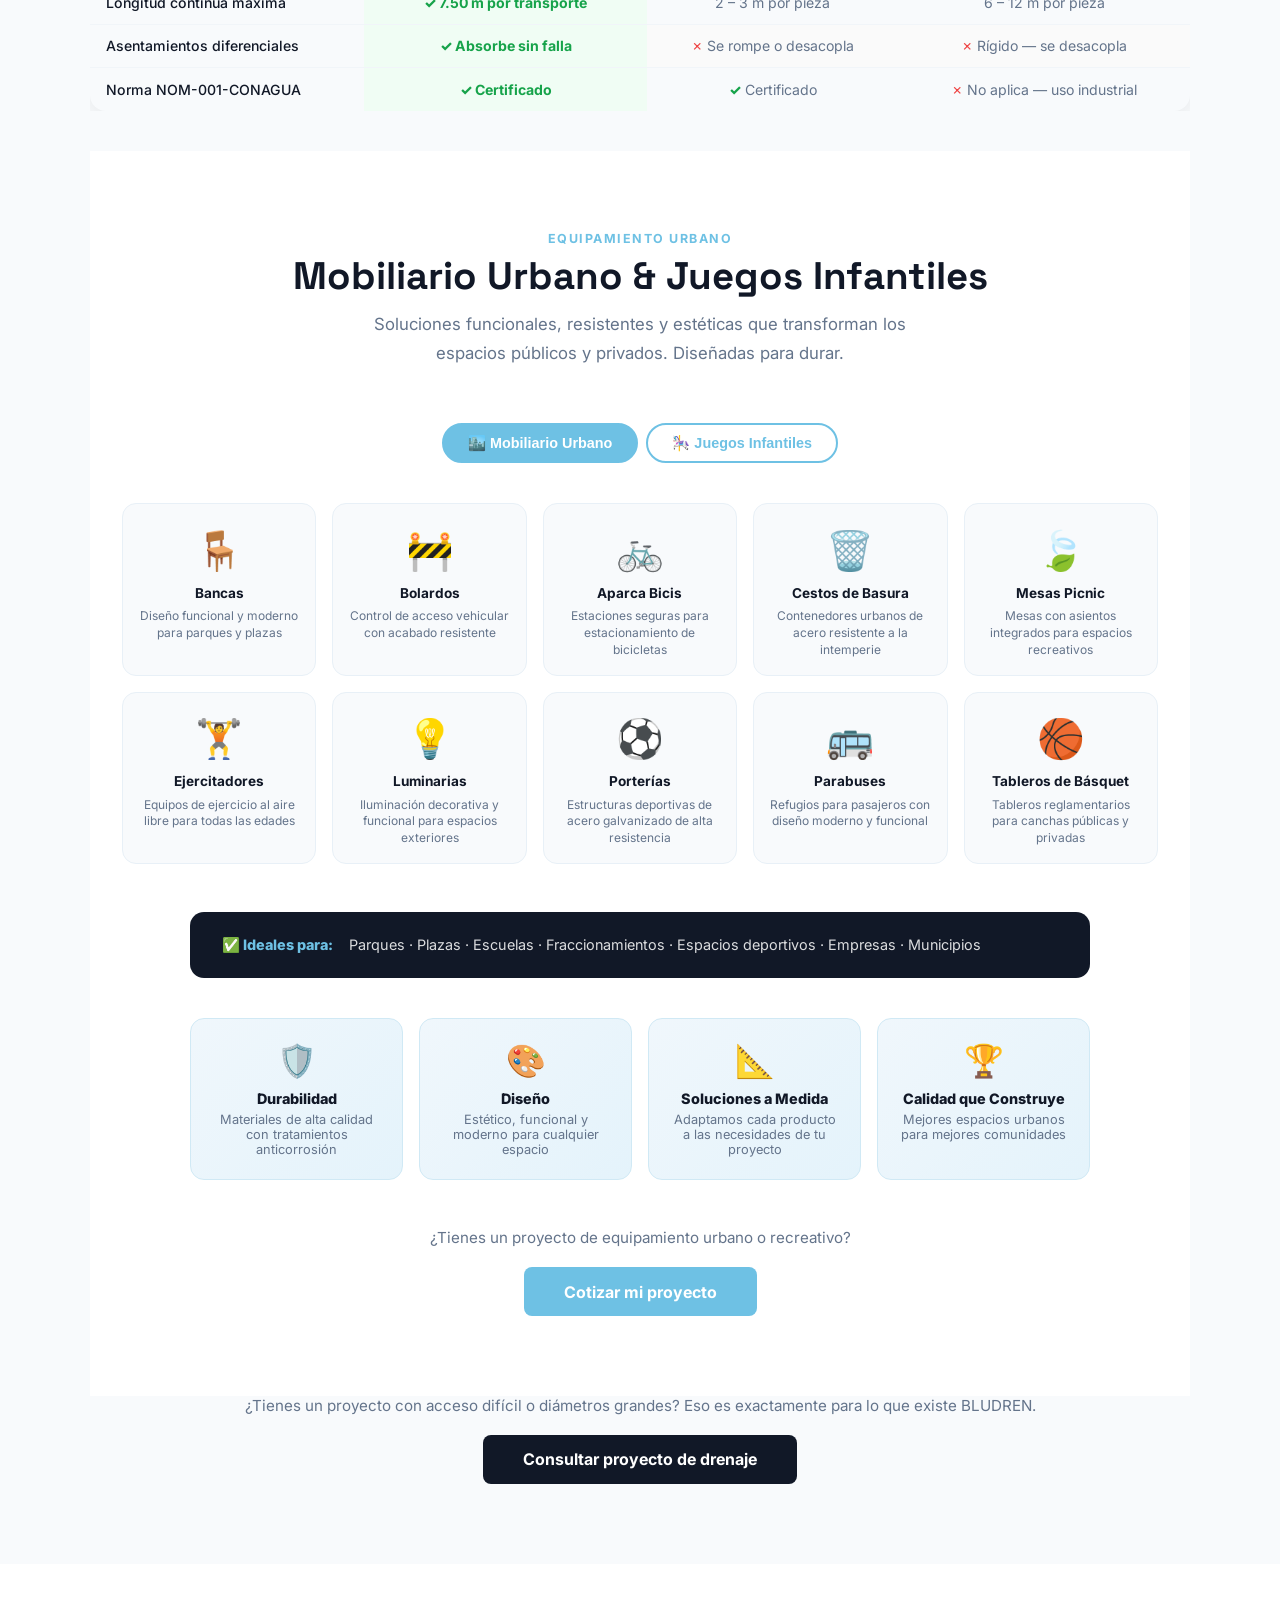
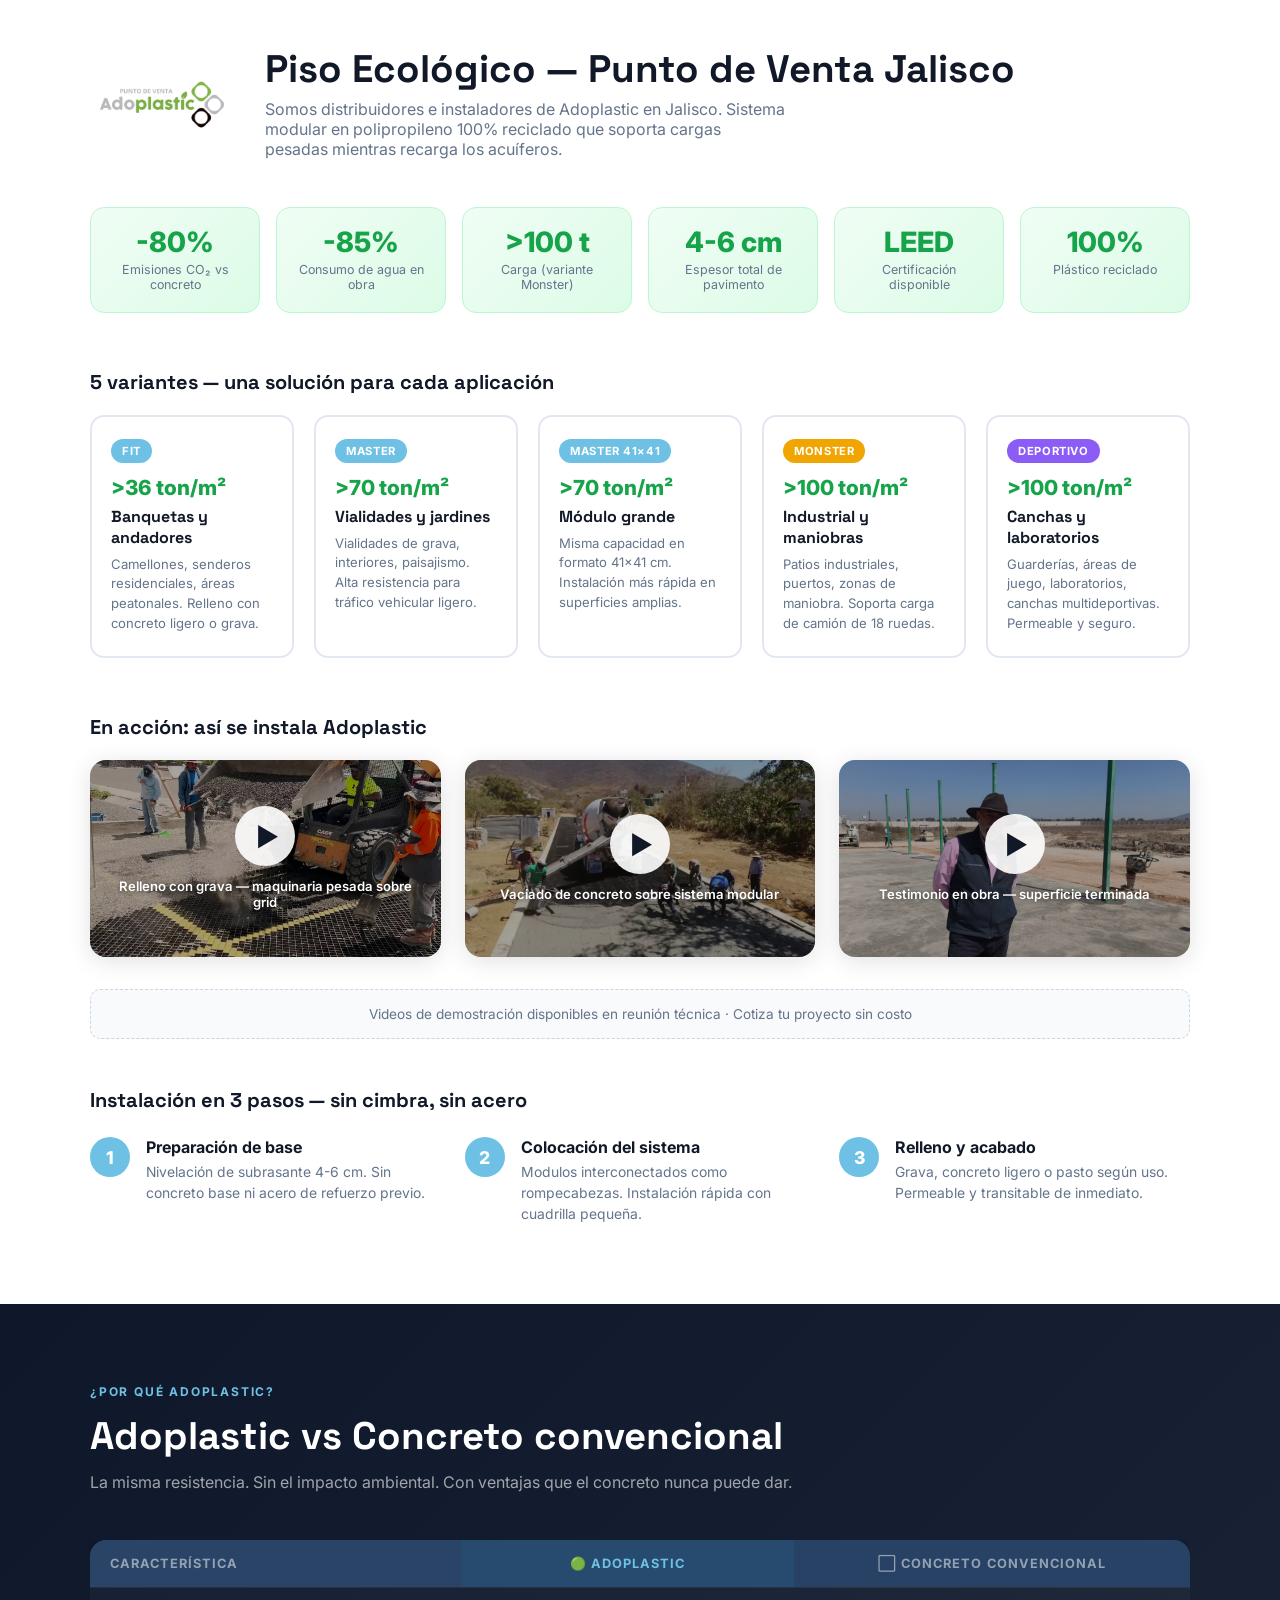
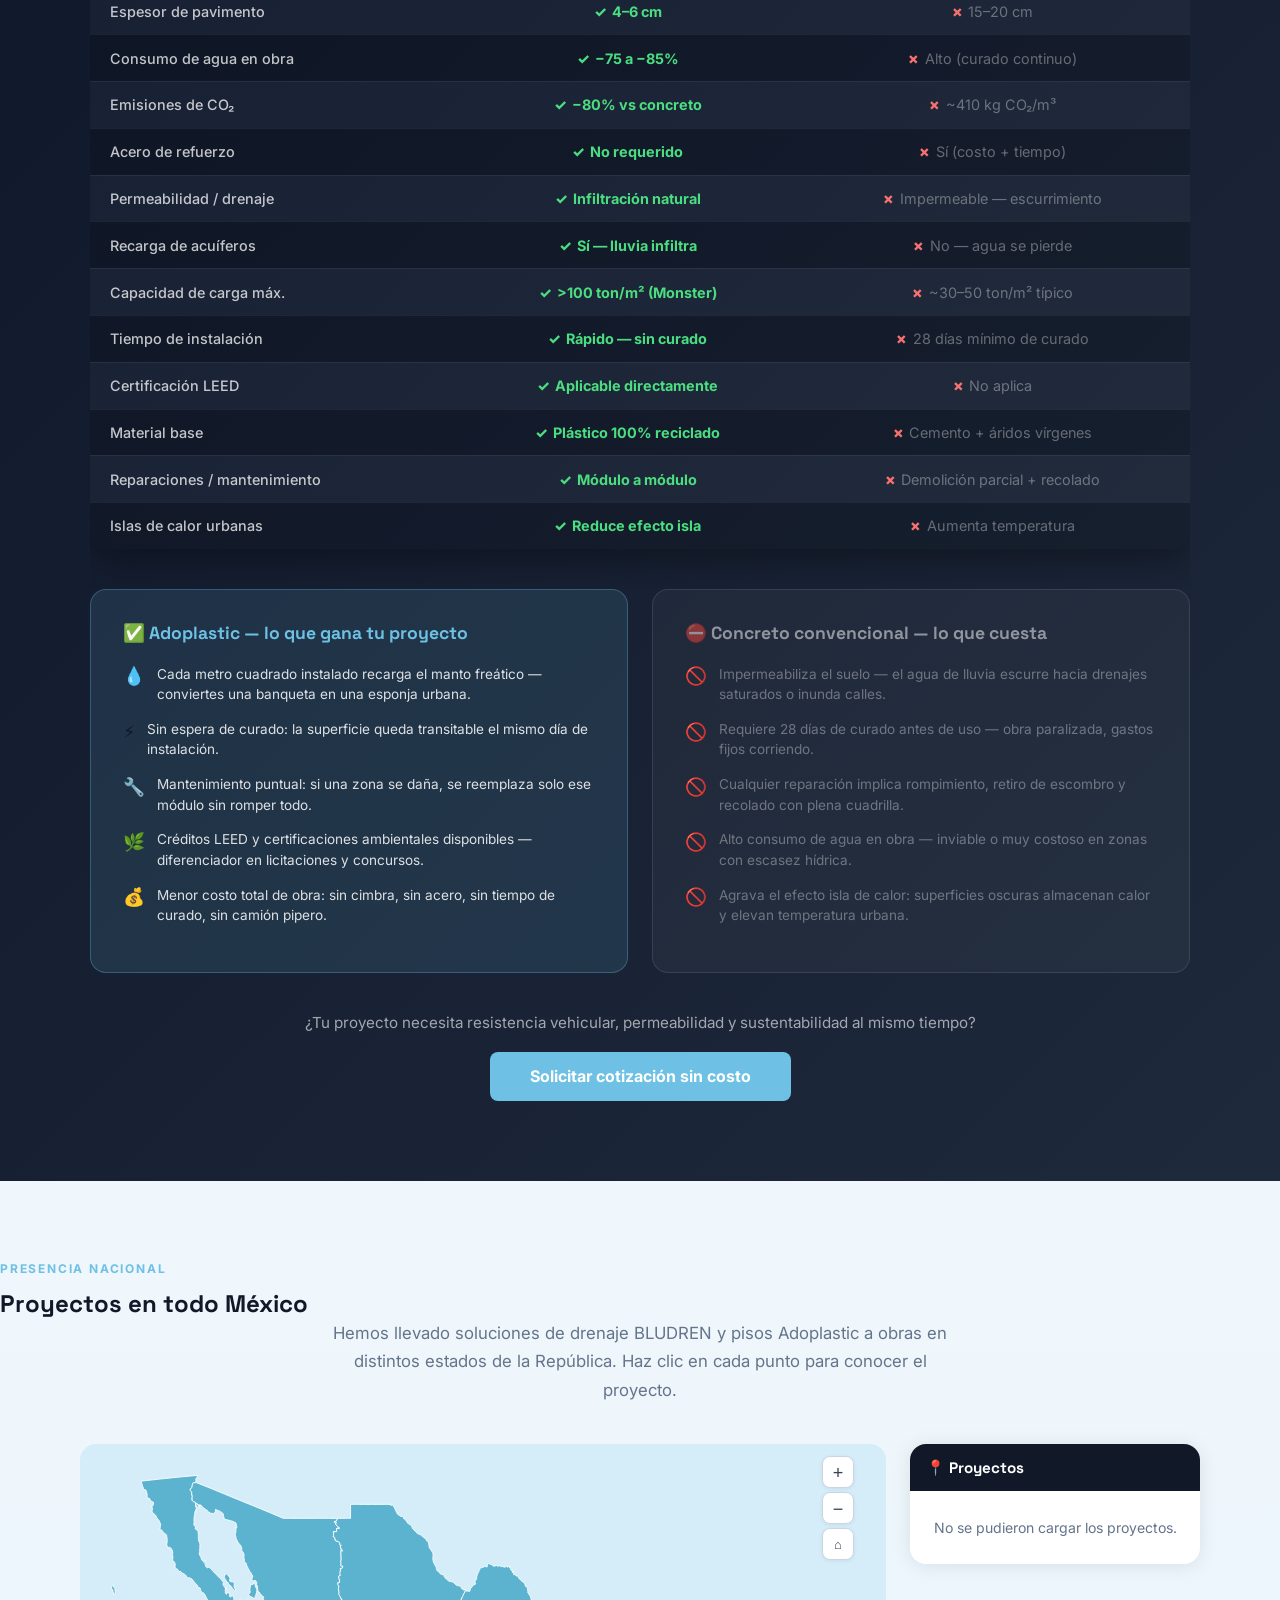
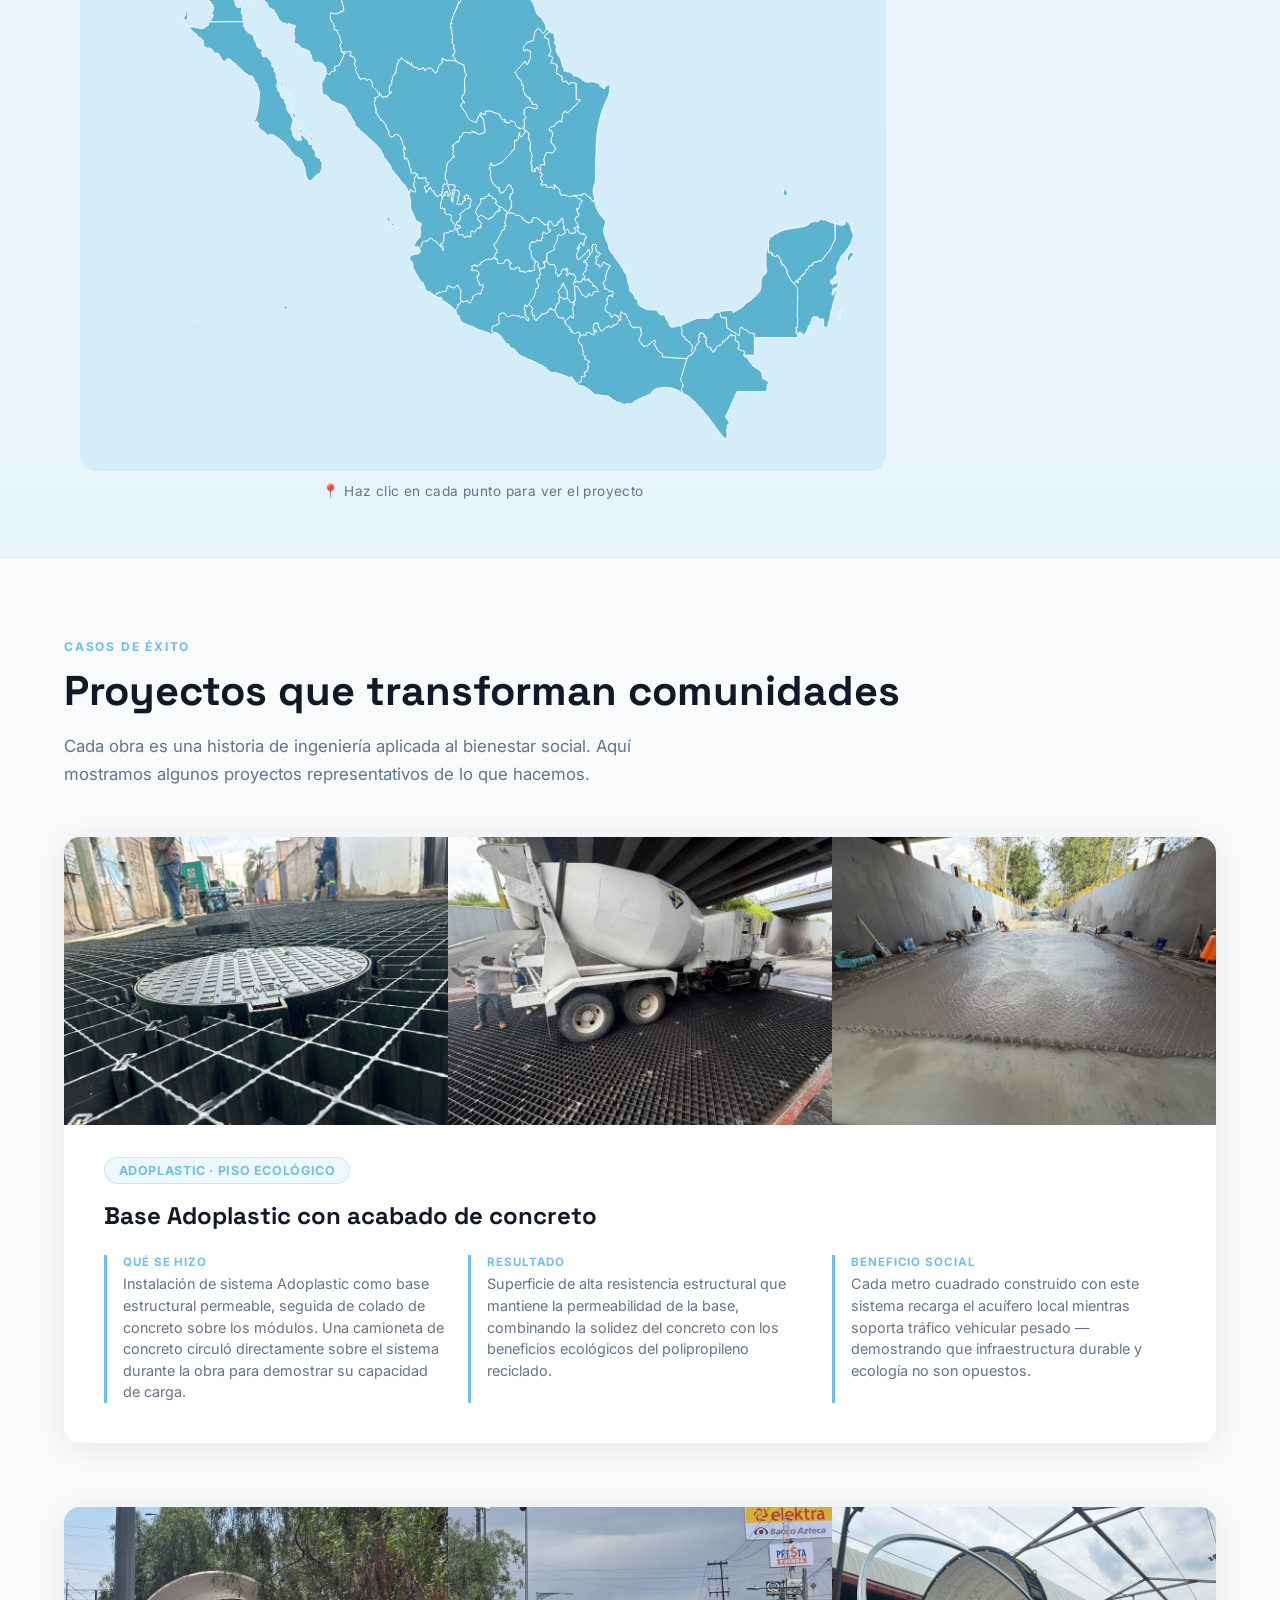
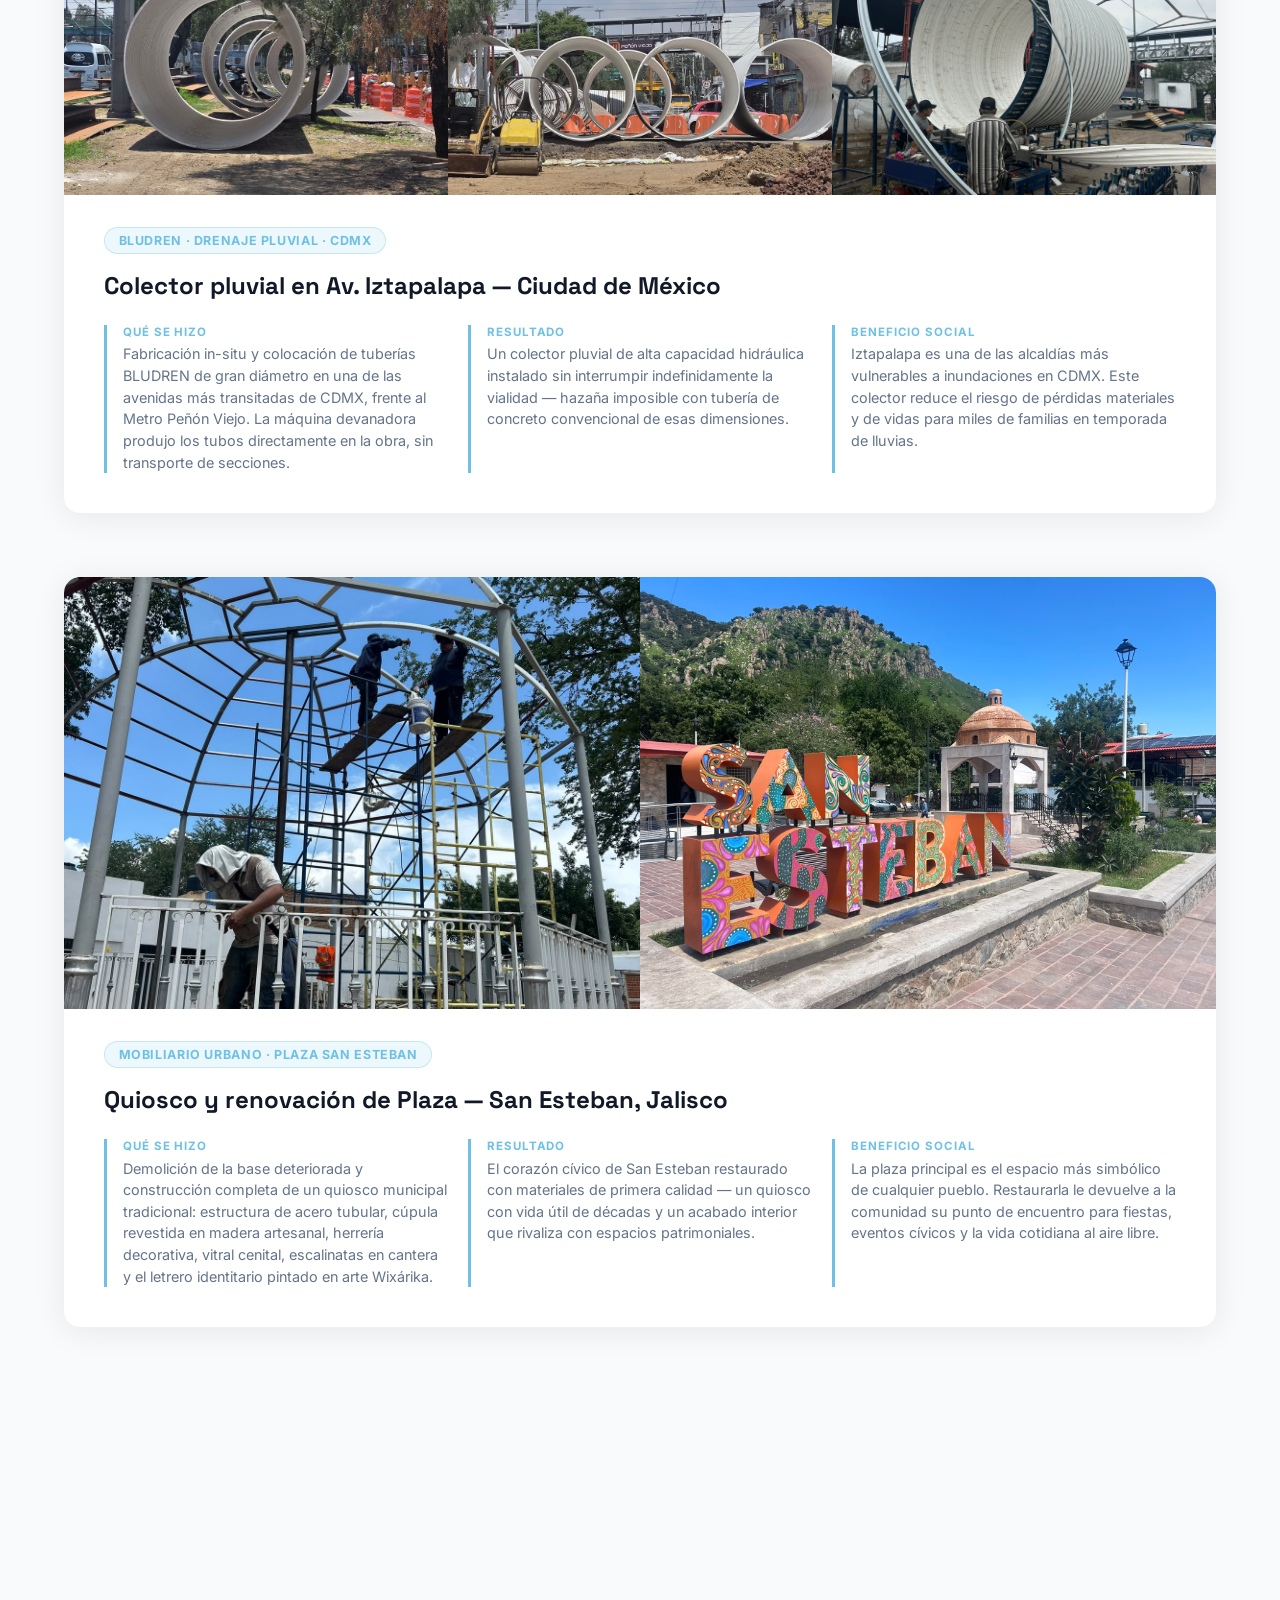
==== commit fe769623: "Fabricante y distribuidor, foto del Batán y feed de Facebook." ====
--- a/index.html
+++ b/index.html
@@ -8,7 +8,7 @@
 
 <!-- ─── SEO ─── -->
 <title>Grupo Cotuplas | Fabricante de Tubería HDPE BLUDREN y Piso Adoplastic en México</title>
-<meta name="description" content="Fabricante e instalador de tubería BLUDREN HDPE para drenaje pluvial, sanitario y alcantarillado. Piso ecológico Adoplastic con plástico reciclado. 25+ años de experiencia. Guadalajara, Jalisco — atendemos todo México.">
+<meta name="description" content="Fabricante, distribuidor e instalador de tubería BLUDREN HDPE para drenaje pluvial, sanitario y alcantarillado. Piso ecológico Adoplastic con plástico reciclado. 25+ años de experiencia. Guadalajara, Jalisco — atendemos todo México.">
 <meta name="author" content="Grupo Cotuplas">
 <meta name="robots" content="index, follow, max-image-preview:large, max-snippet:-1">
 <link rel="canonical" href="https://grupocotuplas.com">
@@ -49,7 +49,7 @@
       "name": "Grupo Corporativo Cotuplas",
       "alternateName": "Grupo Cotuplas",
       "legalName": "Grupo Corporativo Cotuplas",
-      "description": "Fabricante e instalador de tubería BLUDREN HDPE para drenaje pluvial, sanitario y alcantarillado, y piso ecológico Adoplastic con plástico reciclado. 25+ años atendiendo gobiernos, constructoras e industria en México.",
+      "description": "Fabricante, distribuidor e instalador de tubería BLUDREN HDPE para drenaje pluvial, sanitario y alcantarillado, y piso ecológico Adoplastic con plástico reciclado. 25+ años atendiendo gobiernos, constructoras e industria en México.",
       "url": "https://grupocotuplas.com",
       "logo": {
         "@type": "ImageObject",
@@ -88,7 +88,7 @@
         ]
       },
       "sameAs": [
-        "https://www.facebook.com/grupocotuplas"
+        "https://www.facebook.com/profile.php?id=61553678730702"
       ]
     },
     {
@@ -319,6 +319,8 @@
   }
   .proyecto-photos img:hover { transform:scale(1.03); }
   .proyecto-photos { overflow:hidden; }
+  .proyecto-photos.photos-2 { grid-template-columns:repeat(2,1fr); }
+  @media(max-width:768px){ .proyecto-photos.photos-2 { grid-template-columns:1fr; } }
   .proyecto-photos.n-1 { grid-template-columns:1fr; }
   .proyecto-photos.n-1 img { aspect-ratio:21/9; }
   .proyecto-photos.n-2 { grid-template-columns:repeat(2,1fr); }
@@ -1175,7 +1177,7 @@
       ecológica para México
     </h1>
     <p class="hero-sub">
-      Fabricamos e instalamos tubería de drenaje BLUDREN y piso ecológico Adoplastic.
+      Fabricamos, distribuimos e instalamos tubería de drenaje BLUDREN y piso ecológico Adoplastic.
       Equipo técnico propio, materiales certificados y más de 25 años resolviendo
       proyectos que otros no pueden ejecutar.
     </p>
@@ -1202,7 +1204,7 @@
       <div class="hero-slide-caption">Sistema de retención con tubo en diámetro de 3.05 mt., en Iztapalapa, CDMX</div>
     </div>
     <div class="hero-slide">
-      <img id="hs-2" src="img/img_12_2de4cf9c.jpg" alt="Colector de drenaje San Esteban" loading="lazy">
+      <img id="hs-2" src="img/img_12_2de4cf9c.jpg" alt="Cúpula de madera del quiosco en Plaza del Batán, Zapopan" loading="lazy">
       <div class="hero-slide-caption">Quiosco Plaza del Batán · Zapopan, Jalisco</div>
     </div>
     <div class="hero-slide">
@@ -1233,7 +1235,7 @@
           municipales, industriales y de desarrollo urbano a lo largo de México.
         </p>
         <p style="color:var(--muted); line-height:1.7; margin-bottom:1.5rem;">
-          Somos distribuidores e instaladores certificados de <strong style="color:var(--dark);">BLUDREN</strong>
+          Somos fabricantes, distribuidores e instaladores certificados de <strong style="color:var(--dark);">BLUDREN</strong>
           — la tecnología australiana de fabricación in-situ — y punto de venta oficial de
           <strong style="color:var(--dark);">Adoplastic</strong> en Jalisco.
           Cada proyecto lo ejecutamos con equipo técnico propio y maquinaria especializada.
@@ -1253,7 +1255,7 @@
           </span>
           <span style="background:var(--bg); border:1px solid #e2e8f0; border-radius:20px;
             padding:.4rem 1rem; font-size:.82rem; font-weight:600; color:var(--dark);">
-            ✓ Distribuidor certificado BLUDREN
+            ✓ Fabricante y distribuidor certificado BLUDREN
           </span>
           <span style="background:var(--bg); border:1px solid #e2e8f0; border-radius:20px;
             padding:.4rem 1rem; font-size:.82rem; font-weight:600; color:var(--dark);">
@@ -1627,7 +1629,7 @@
         <p style="margin:0;color:#fff;font-weight:700;font-size:.92rem;line-height:1.2;">Grupo Cotuplas</p>
         <p style="margin:0;color:rgba(255,255,255,.45);font-size:.75rem;">Avances de obra en tiempo real</p>
       </div>
-      <a href="https://www.facebook.com/grupocotuplas" target="_blank" rel="noopener"
+      <a href="https://www.facebook.com/profile.php?id=61553678730702" target="_blank" rel="noopener"
          style="margin-left:auto;background:#1877f2;color:#fff;border-radius:8px;
                 padding:.4rem .9rem;font-size:.78rem;font-weight:700;text-decoration:none;
                 white-space:nowrap;flex-shrink:0;">
@@ -1651,7 +1653,7 @@
 
       <iframe
         id="fb-iframe"
-        src="https://www.facebook.com/plugins/page.php?href=https%3A%2F%2Fwww.facebook.com%2Fgrupocotuplas&tabs=timeline&width=560&height=700&small_header=true&adapt_container_width=true&hide_cover=false&show_facepile=false&locale=es_LA"
+        src="https://www.facebook.com/plugins/page.php?href=https%3A%2F%2Fwww.facebook.com%2Fprofile.php%3Fid%3D61553678730702&tabs=timeline&width=560&height=700&small_header=true&adapt_container_width=true&hide_cover=false&show_facepile=false&locale=es_LA"
         width="560"
         height="700"
         style="border:none;display:block;width:100%;opacity:0;transition:opacity .6s;position:absolute;top:0;left:0;"
@@ -1678,7 +1680,7 @@
         <p style="margin:0;color:#374151;font-size:.9rem;max-width:28ch;line-height:1.5;">
           Tu navegador bloqueó el feed.<br>Ábrelo directo en Facebook.
         </p>
-        <a href="https://www.facebook.com/grupocotuplas" target="_blank" rel="noopener"
+        <a href="https://www.facebook.com/profile.php?id=61553678730702" target="_blank" rel="noopener"
            style="background:#1877f2;color:#fff;padding:.65rem 1.5rem;border-radius:10px;
                   font-weight:700;text-decoration:none;font-size:.88rem;">
           Ver avances en Facebook →
@@ -1687,7 +1689,7 @@
     </div>
 
     <p style="color:rgba(255,255,255,.3);font-size:.73rem;text-align:center;margin-top:.85rem;">
-      Se actualiza solo cuando el equipo pública en Facebook · grupocotuplas.com
+      Se actualiza solo cuando el equipo publica en Facebook · grupocotuplas.com
     </p>
   </div>
 </section>
@@ -2676,8 +2678,7 @@
 
   <!-- PROYECTO 3: QUIOSCOS -->
   <div class="proyecto-card" data-a>
-    <div class="proyecto-photos">
-      <img id="proj-img-quio1" src="img/img_12_2de4cf9c.jpg" alt="Cúpula interior de madera con lámpara de herrería del quiosco terminado" loading="lazy">
+    <div class="proyecto-photos photos-2">
       <img id="proj-img-quio2" src="img/img_13_2de4cf9c.jpg" alt="Soldadores trabajando en lo alto del esqueleto de acero de la cúpula" loading="lazy">
       <img id="proj-img-quio3" src="img/img_14_2de4cf9c.jpg" alt="Plaza San Esteban terminada con letrero y quiosco al fondo" loading="lazy">
     </div>
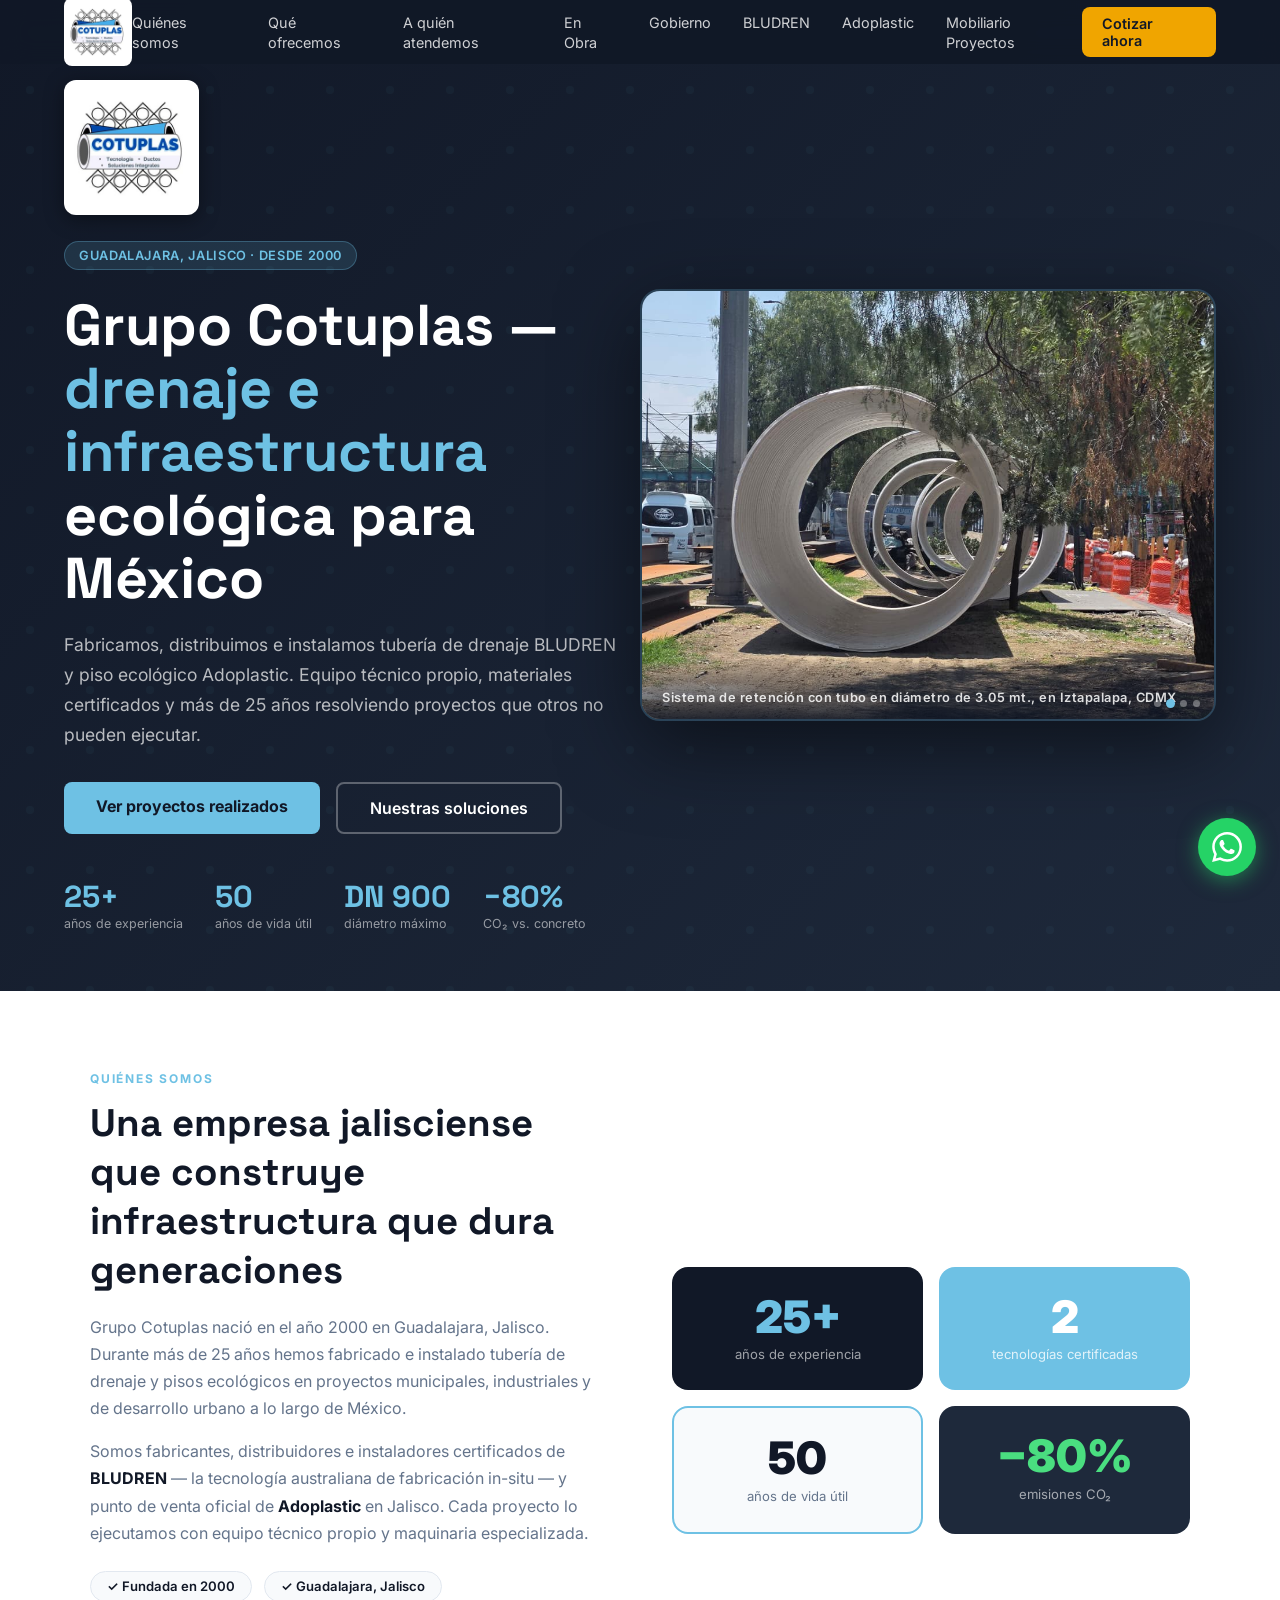
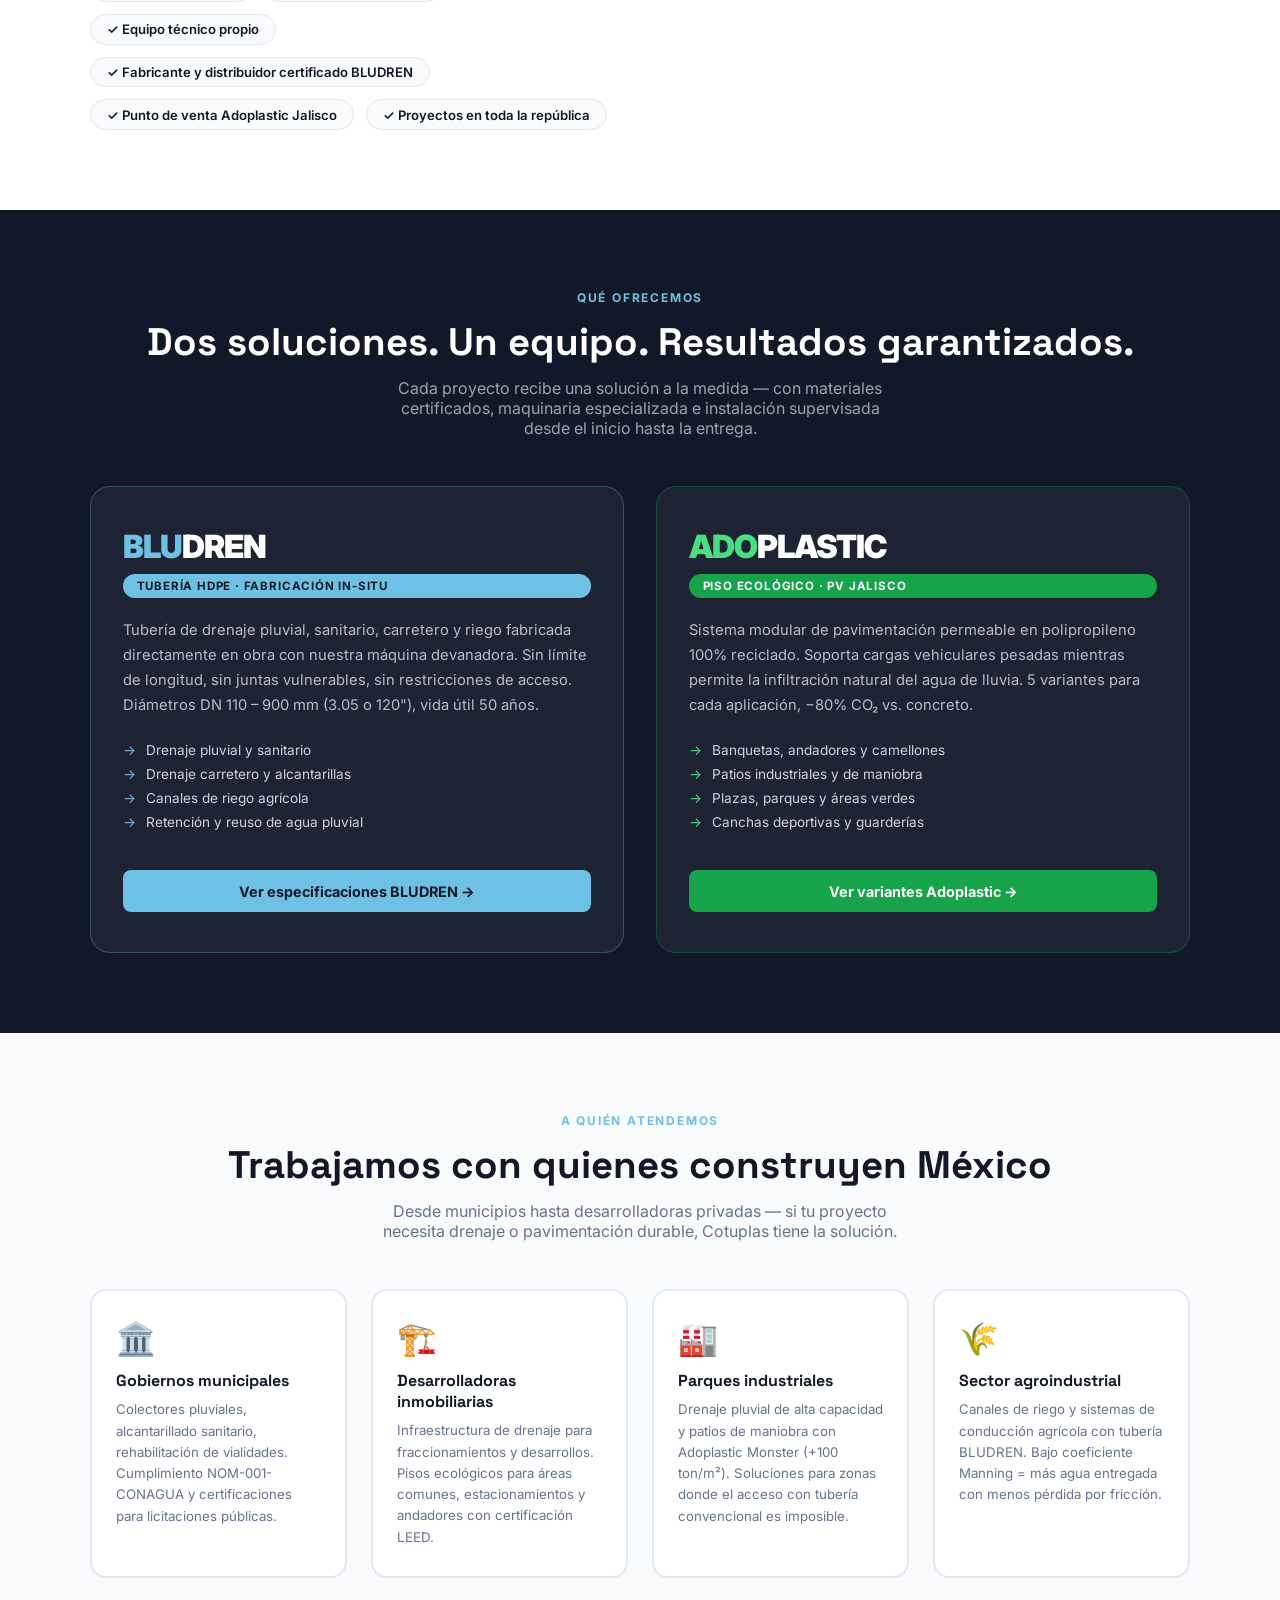
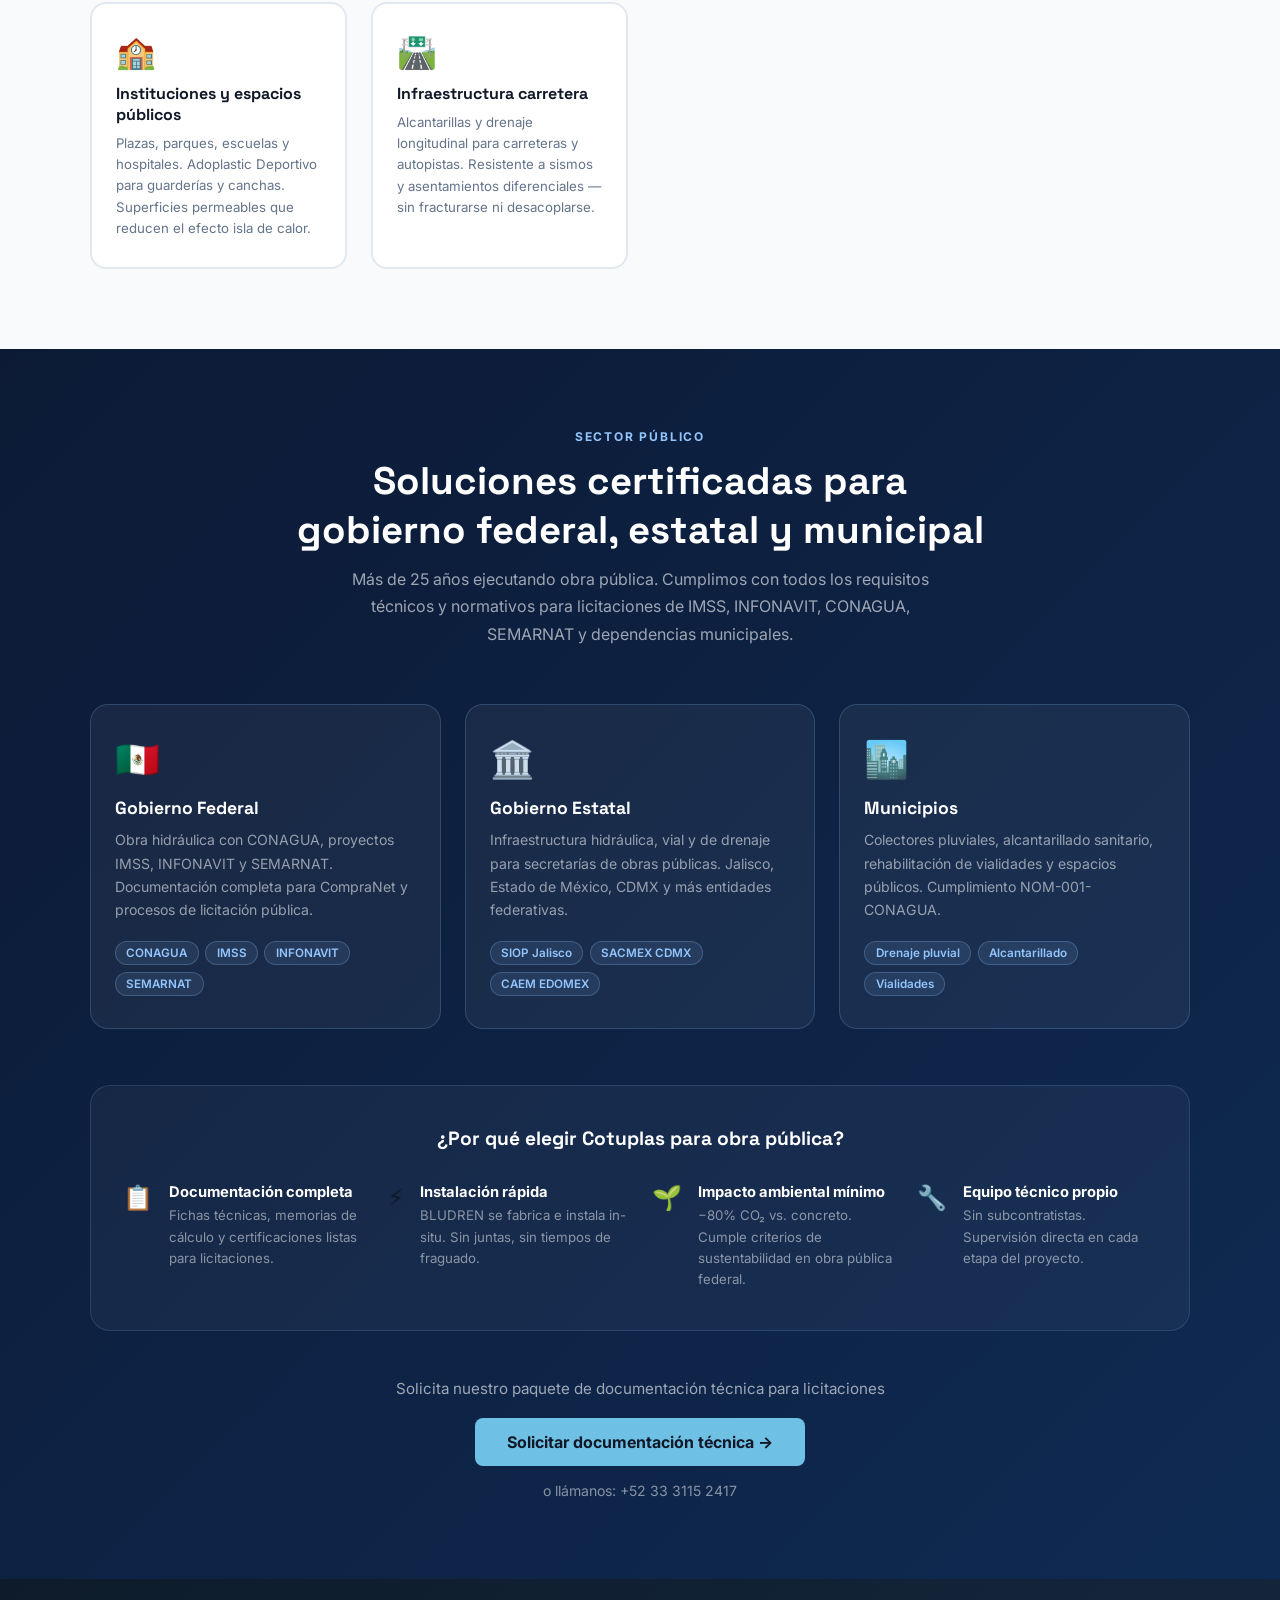
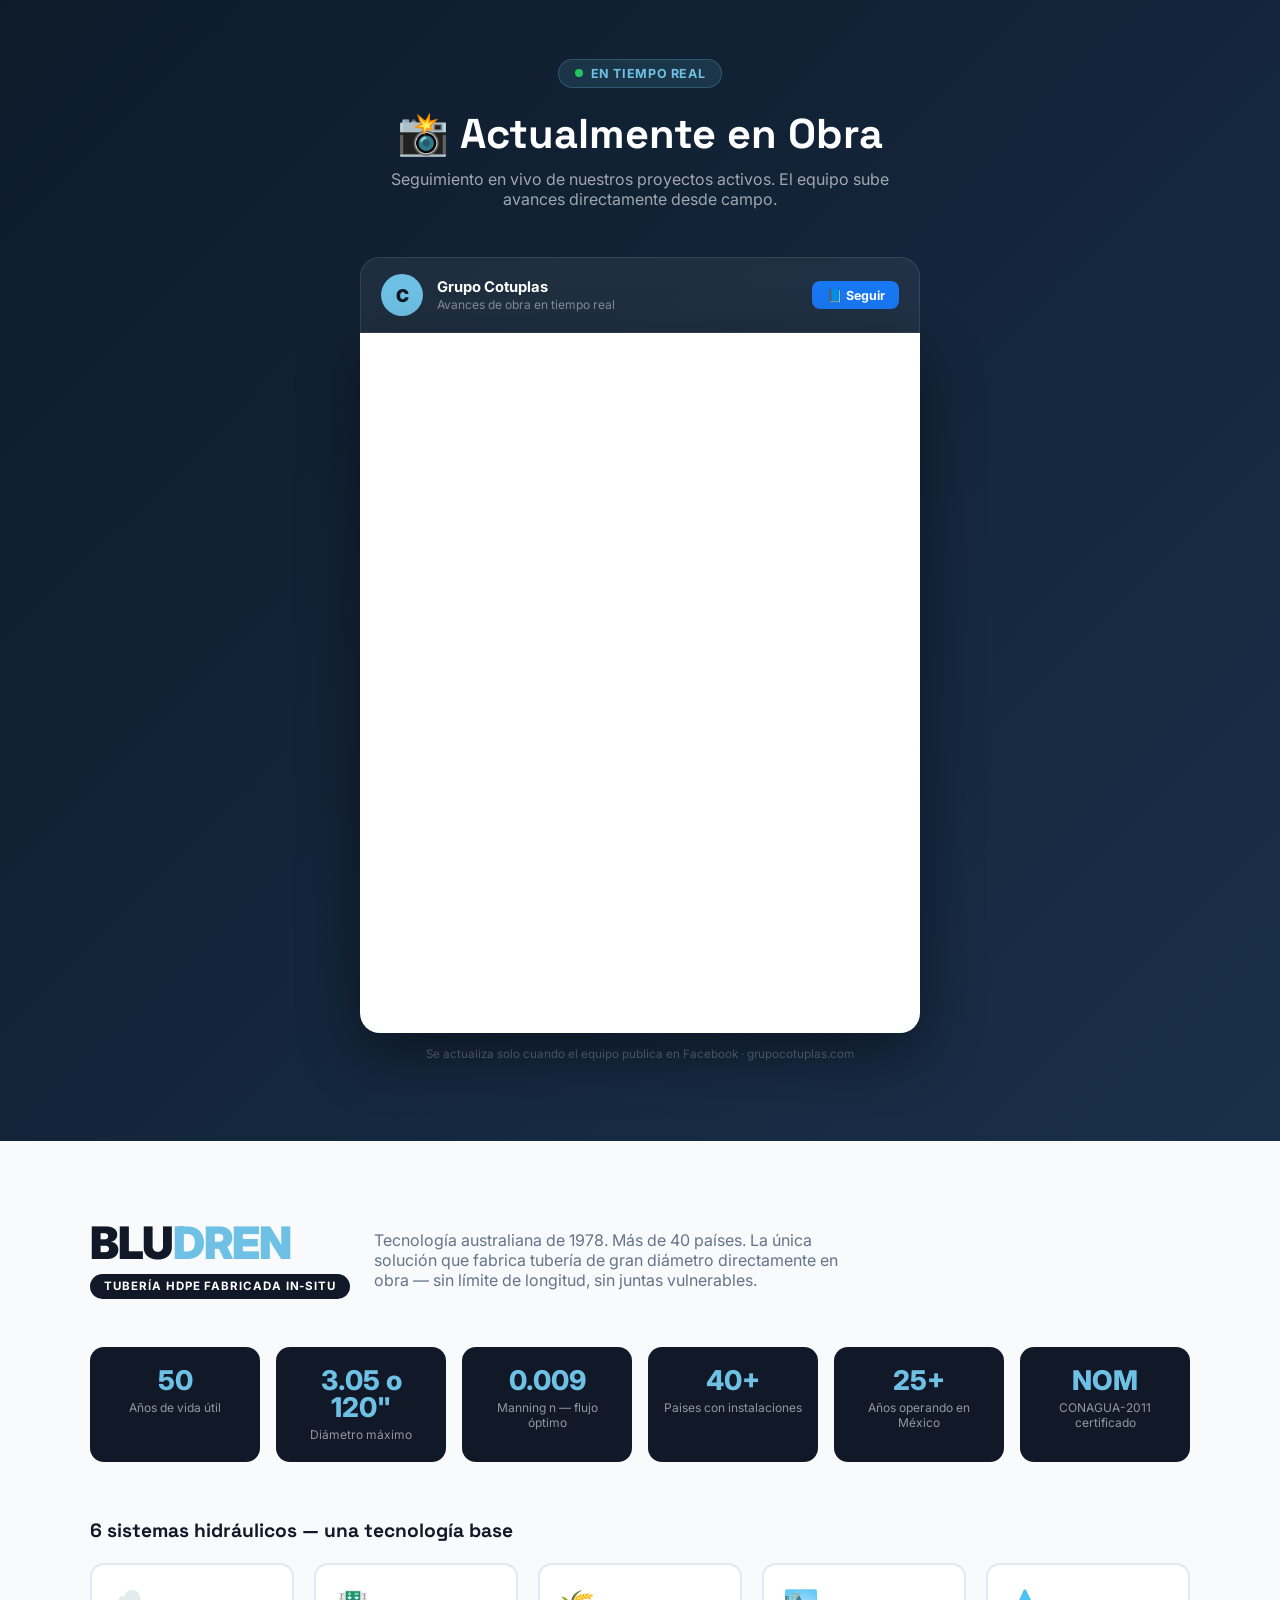
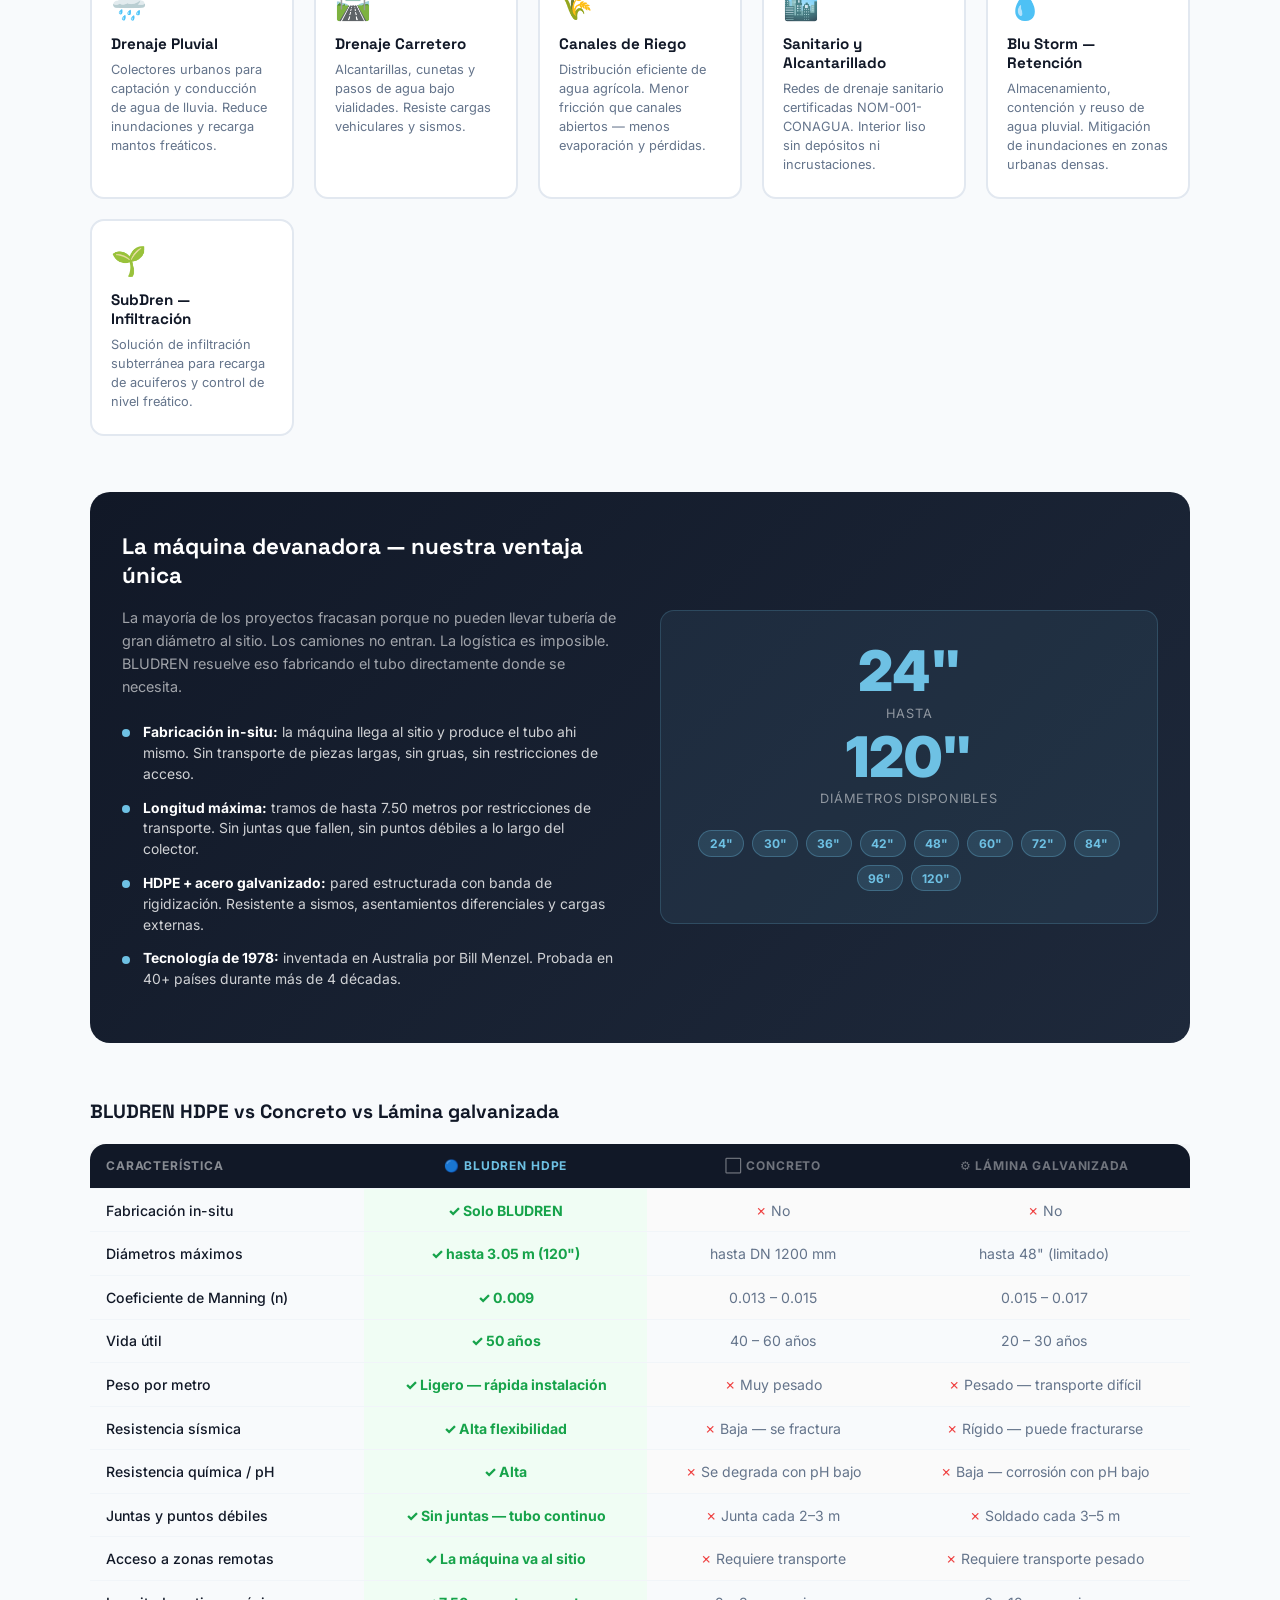
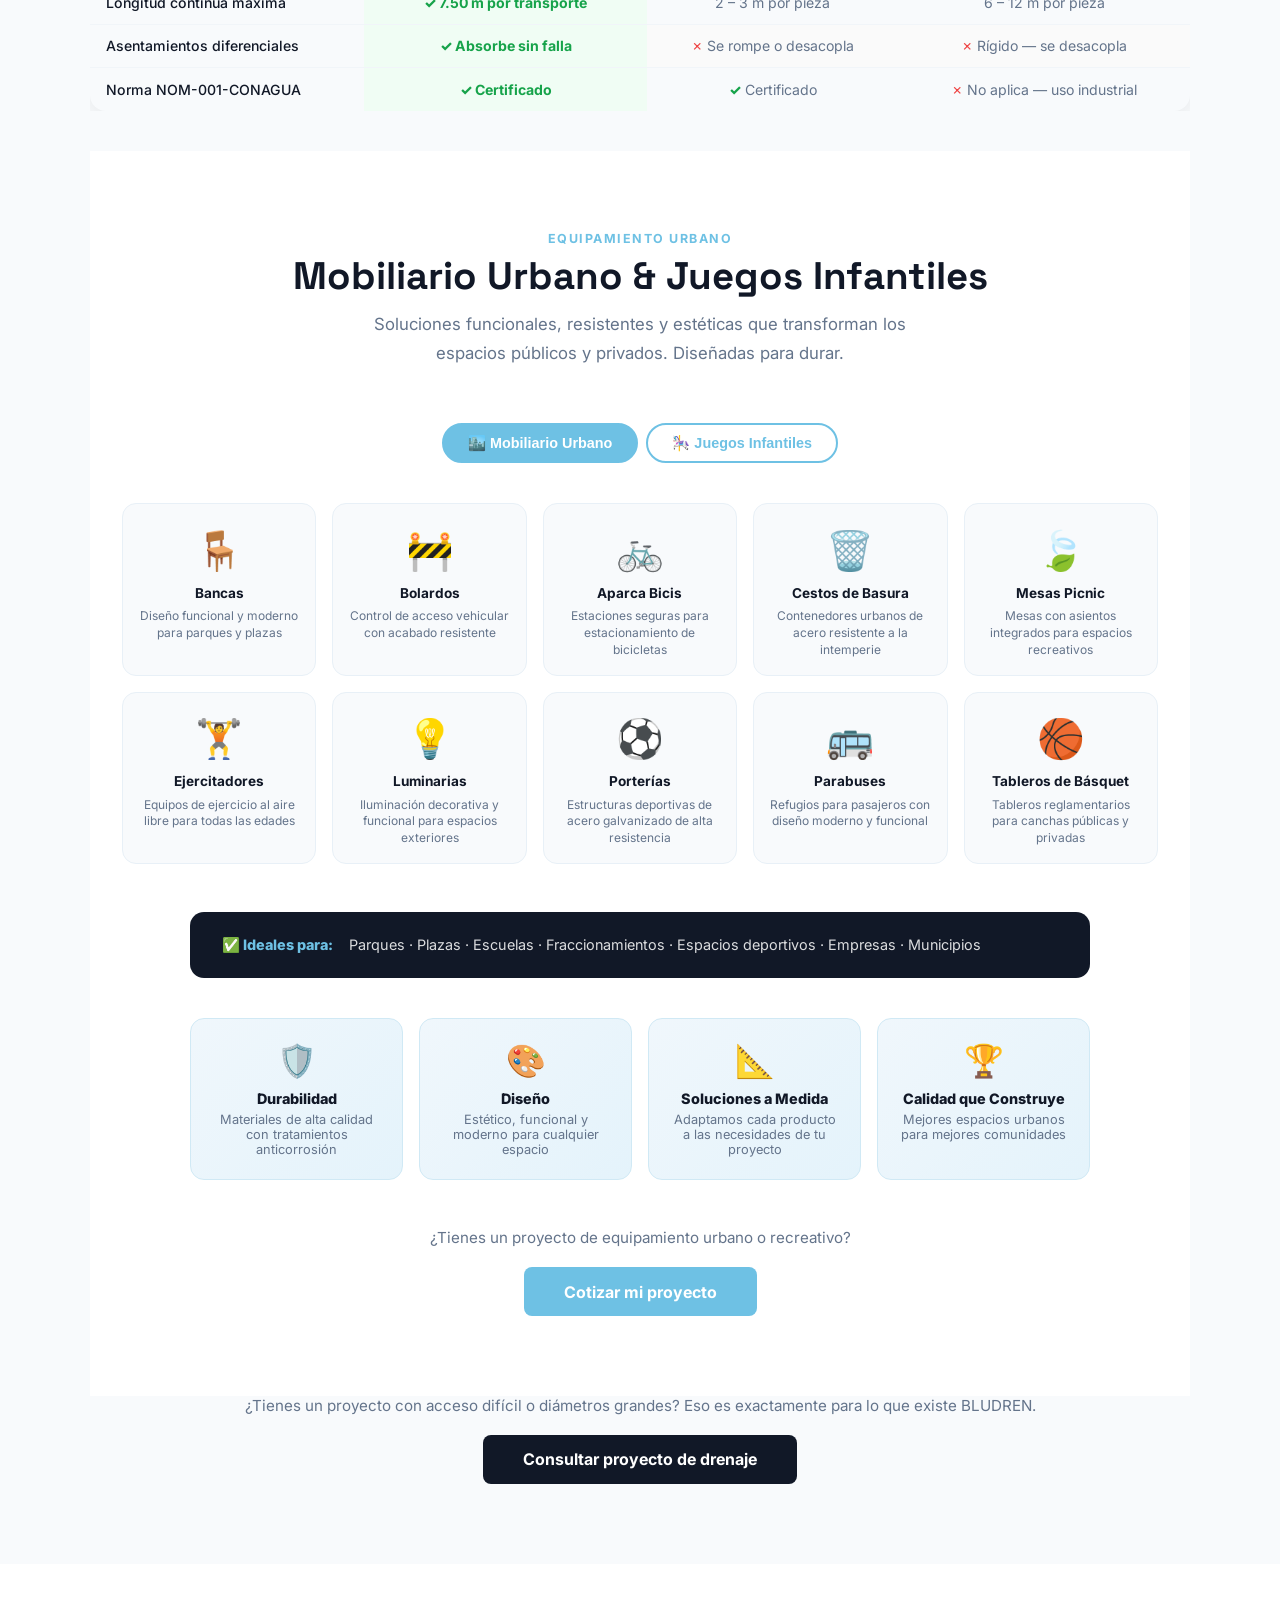
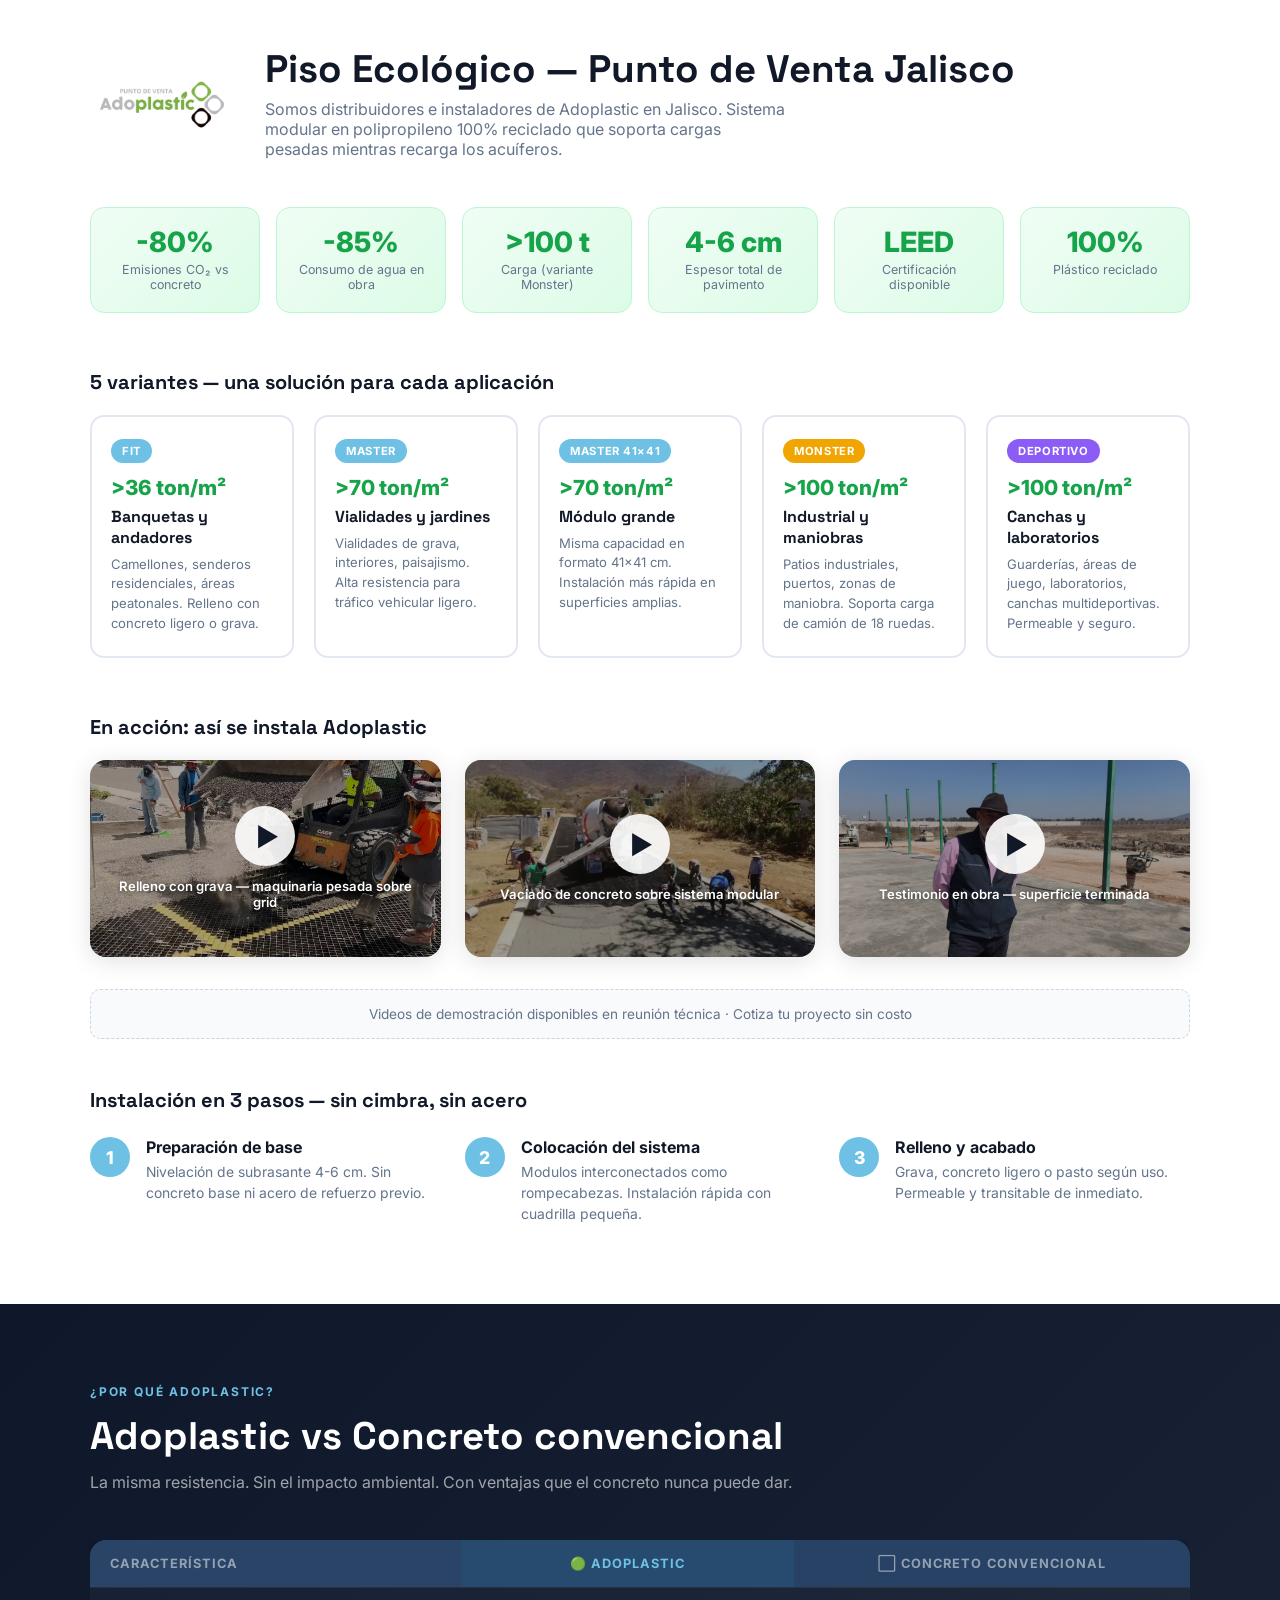
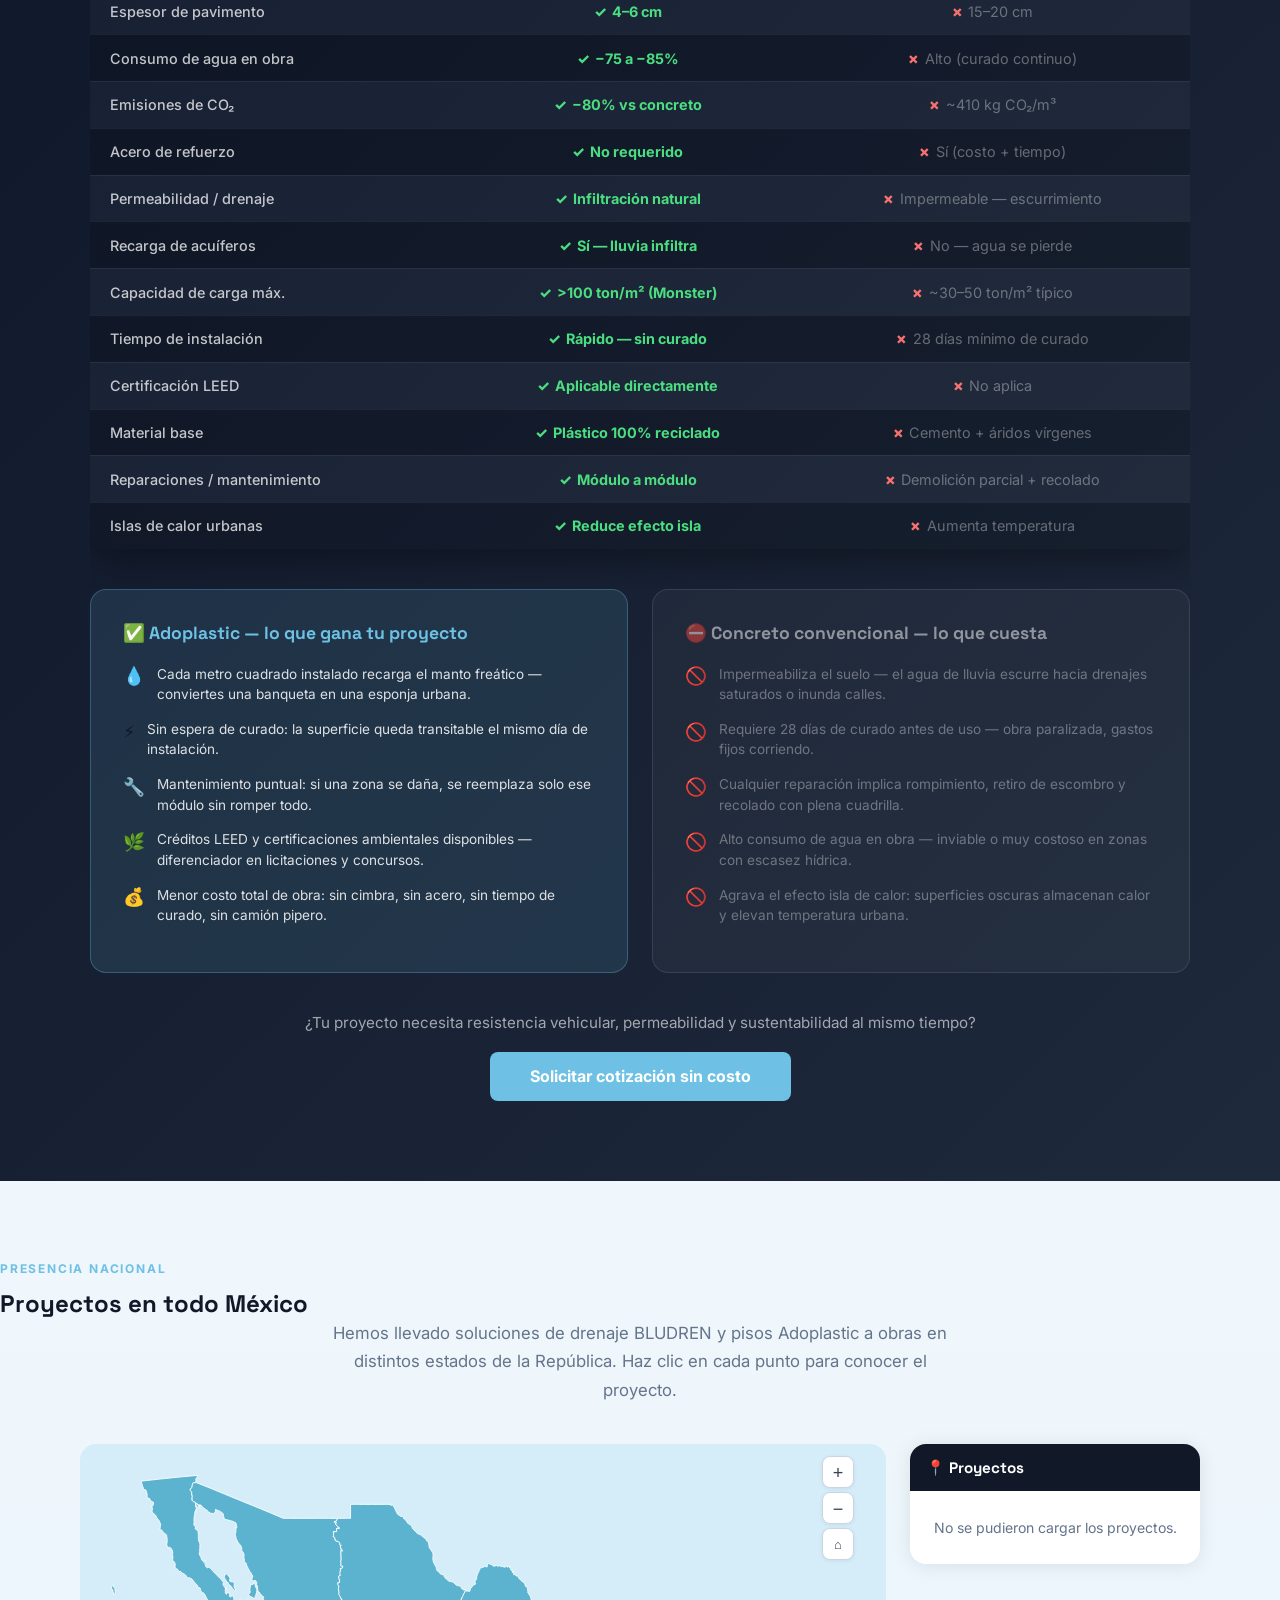
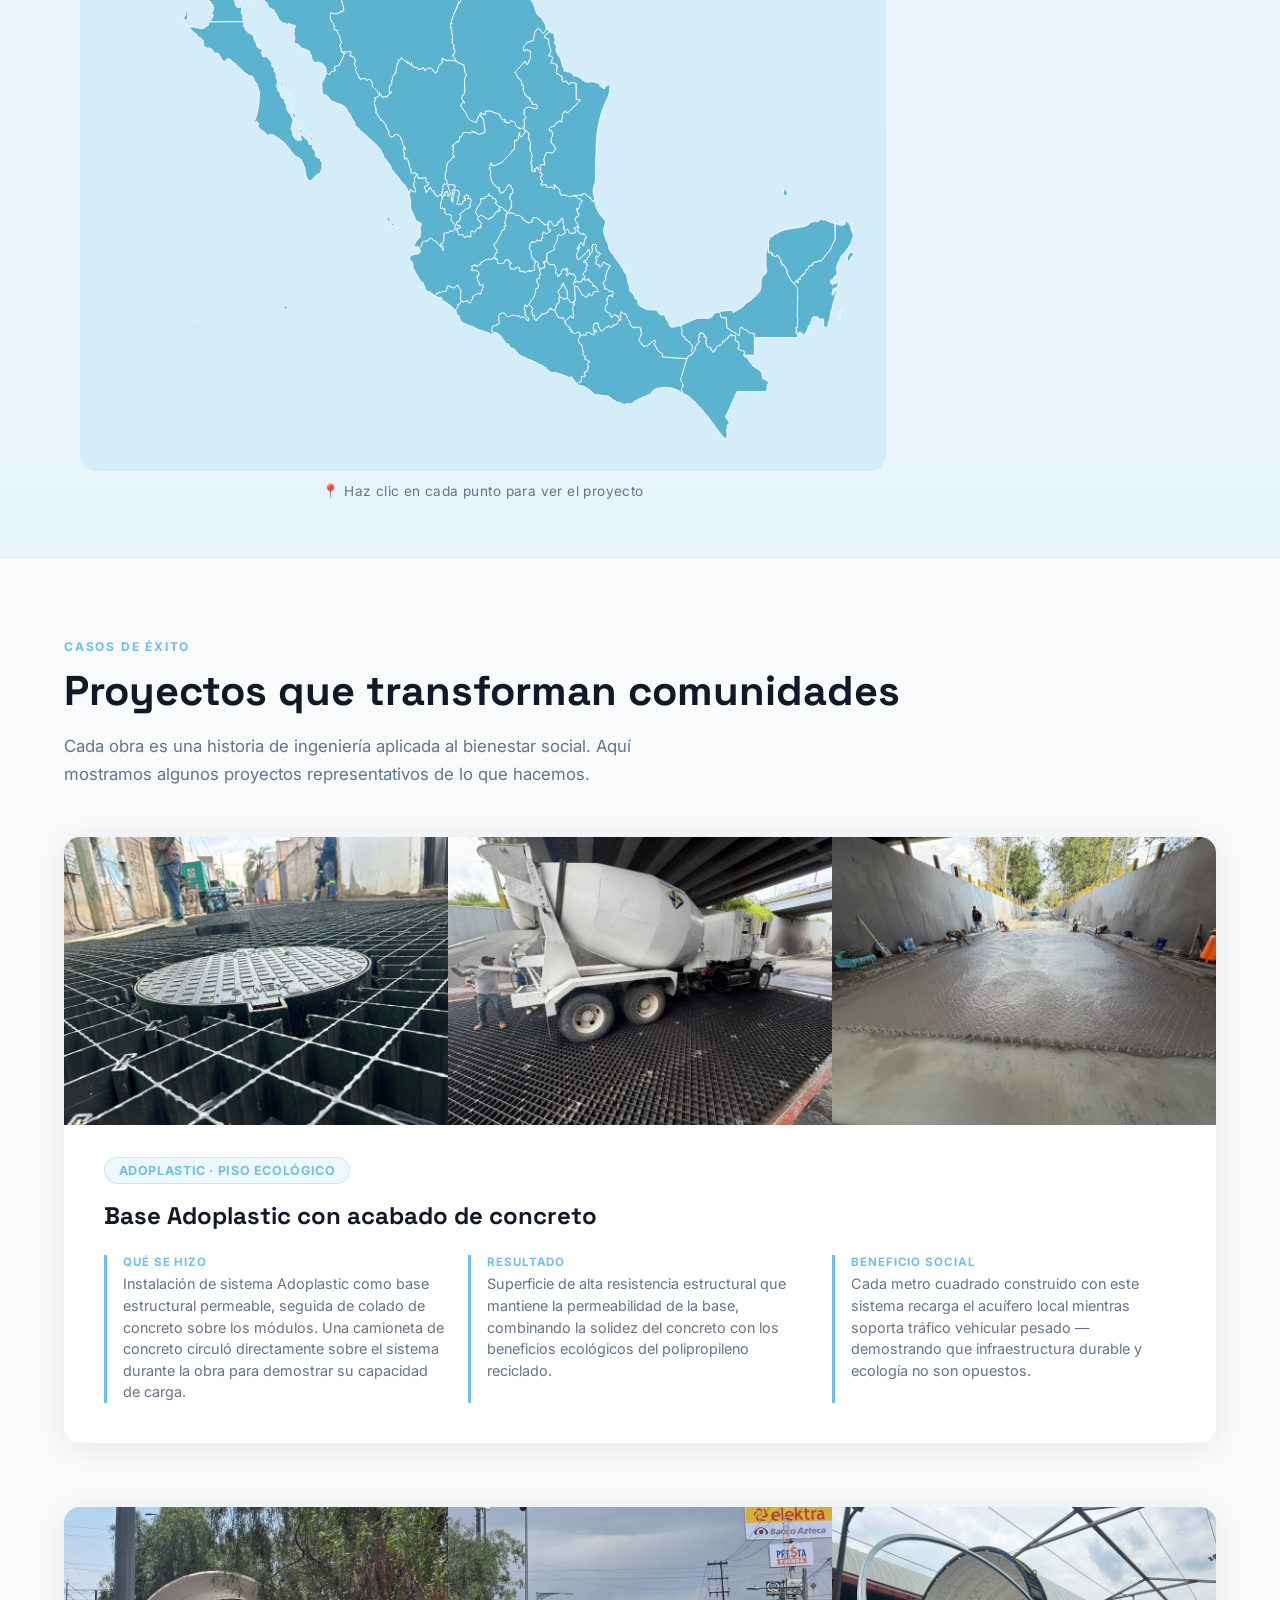
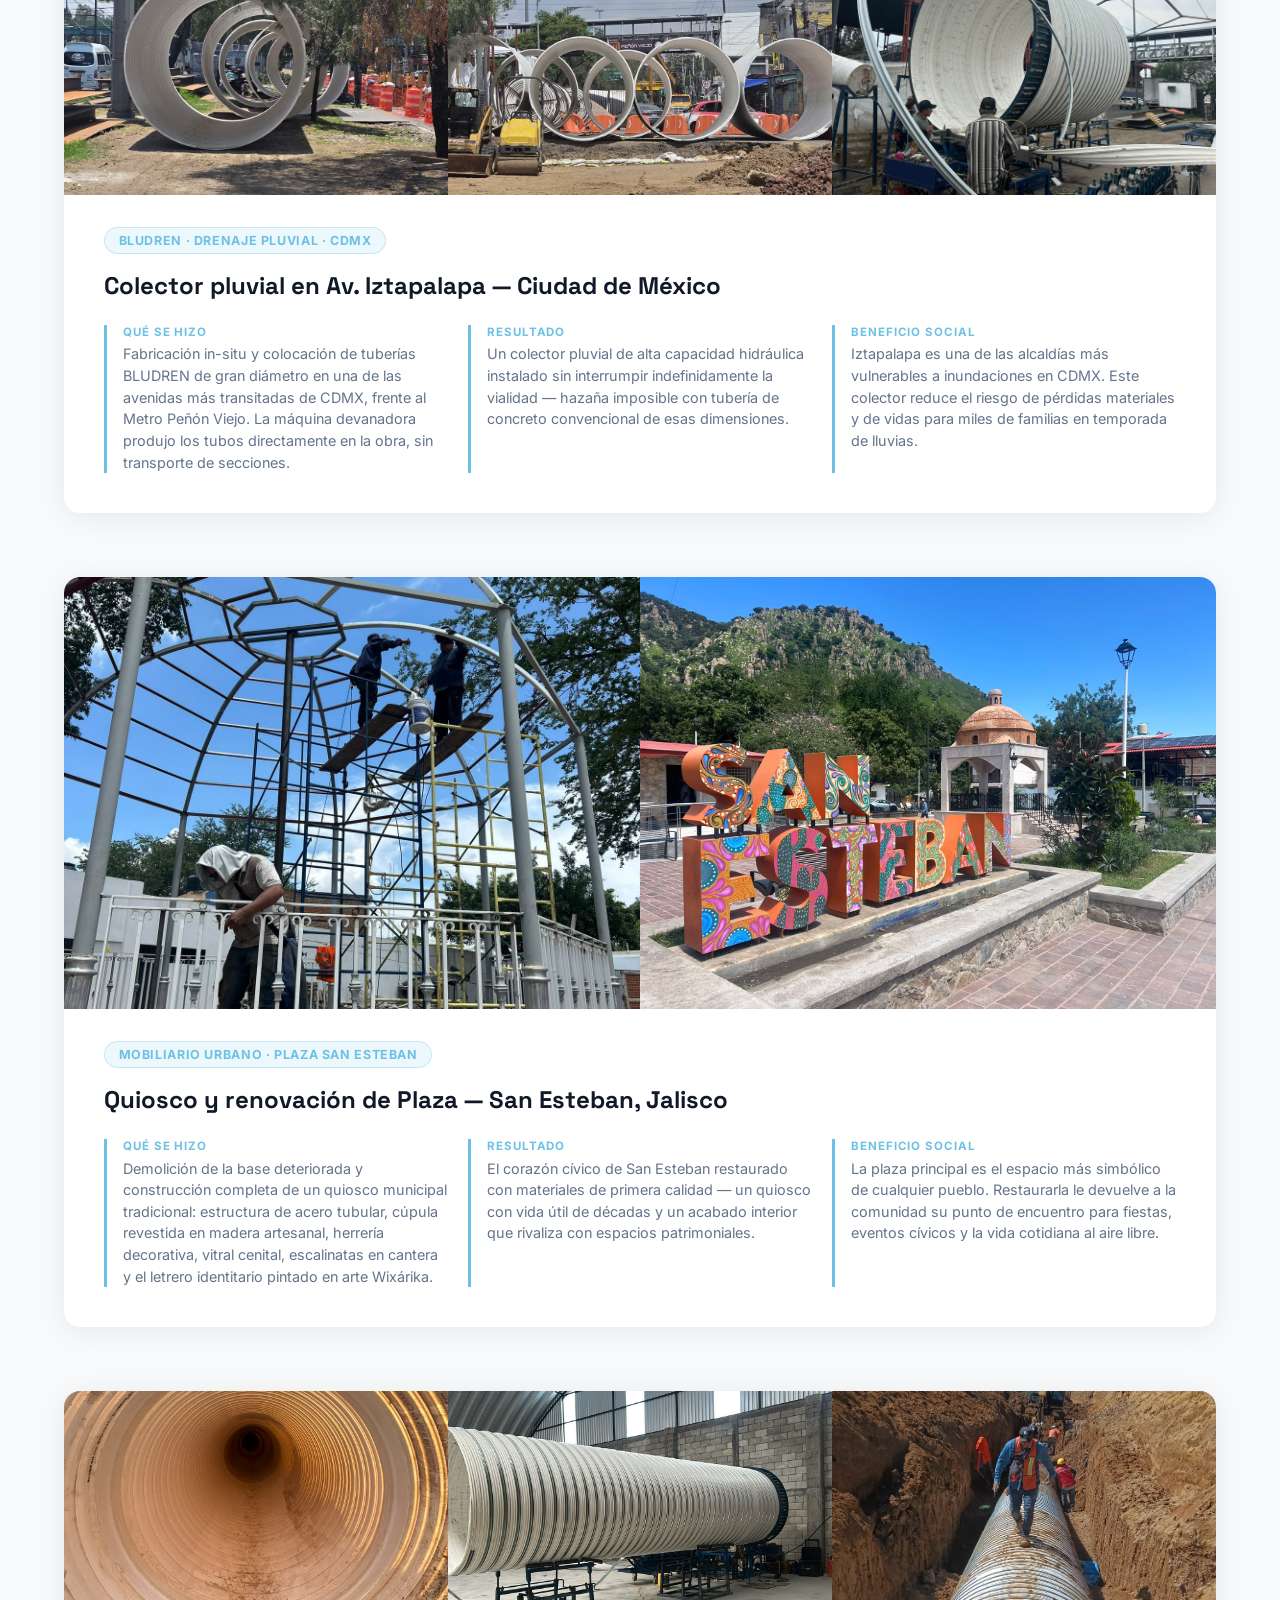
==== commit bf7f796f: "50 años" ====
--- a/index.html
+++ b/index.html
@@ -1706,7 +1706,7 @@
       </div>
       <p class="bludren-tagline">
         Tecnología australiana de 1978. Más de 40 países. La única solución que fabrica
-        tubería de gran diámetro directamente en obra — sin limite de longitud, sin juntas vulnerables.
+        tubería de gran diámetro directamente en obra — sin límite de longitud, sin juntas vulnerables.
       </p>
     </div>
 
@@ -1772,7 +1772,7 @@
         </div>
         <div class="machine-feat">
           <div class="dot"></div>
-          <p><strong style="color:#fff;">Longitud máxima:</strong> tramos de hasta 7.50 metros por restricciones de transporte. Sin juntas que fallen, sin puntos debiles a lo largo del colector.</p>
+          <p><strong style="color:#fff;">Longitud máxima:</strong> tramos de hasta 7.50 metros por restricciones de transporte. Sin juntas que fallen, sin puntos débiles a lo largo del colector.</p>
         </div>
         <div class="machine-feat">
           <div class="dot"></div>
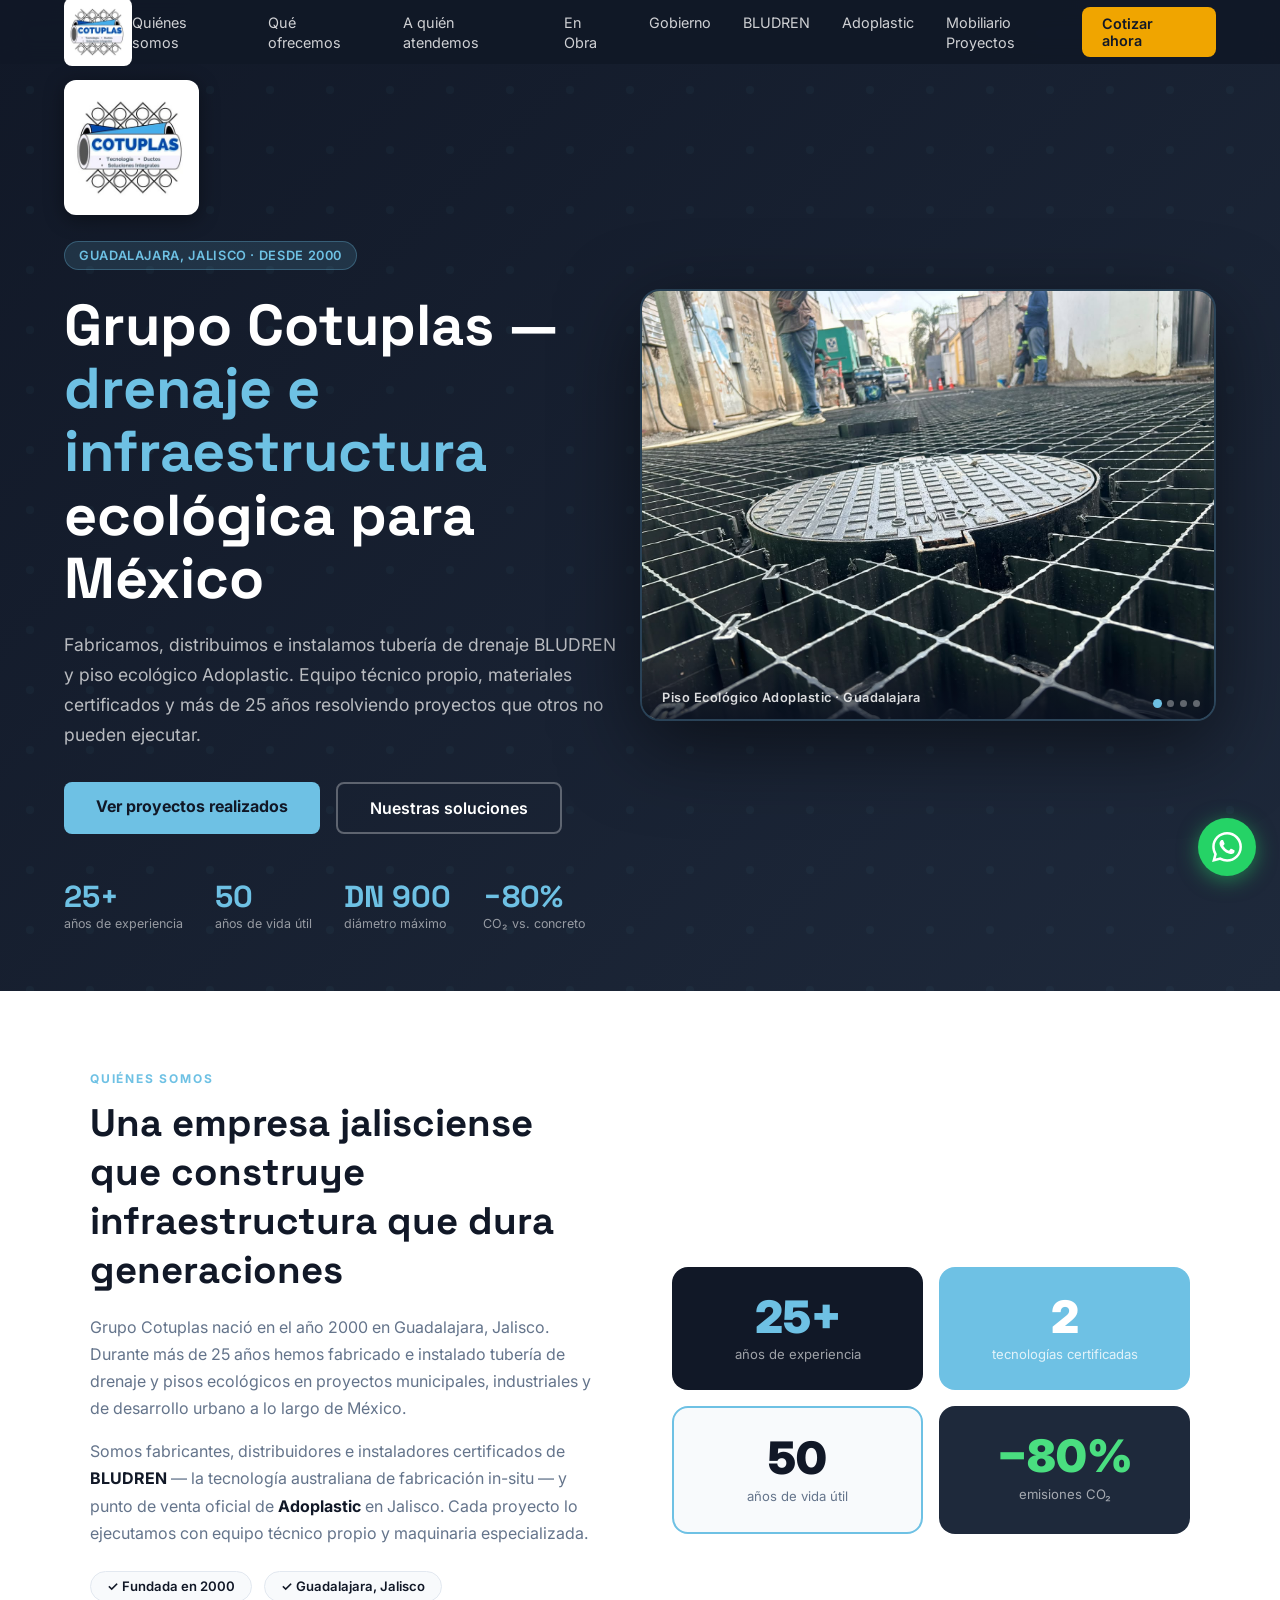
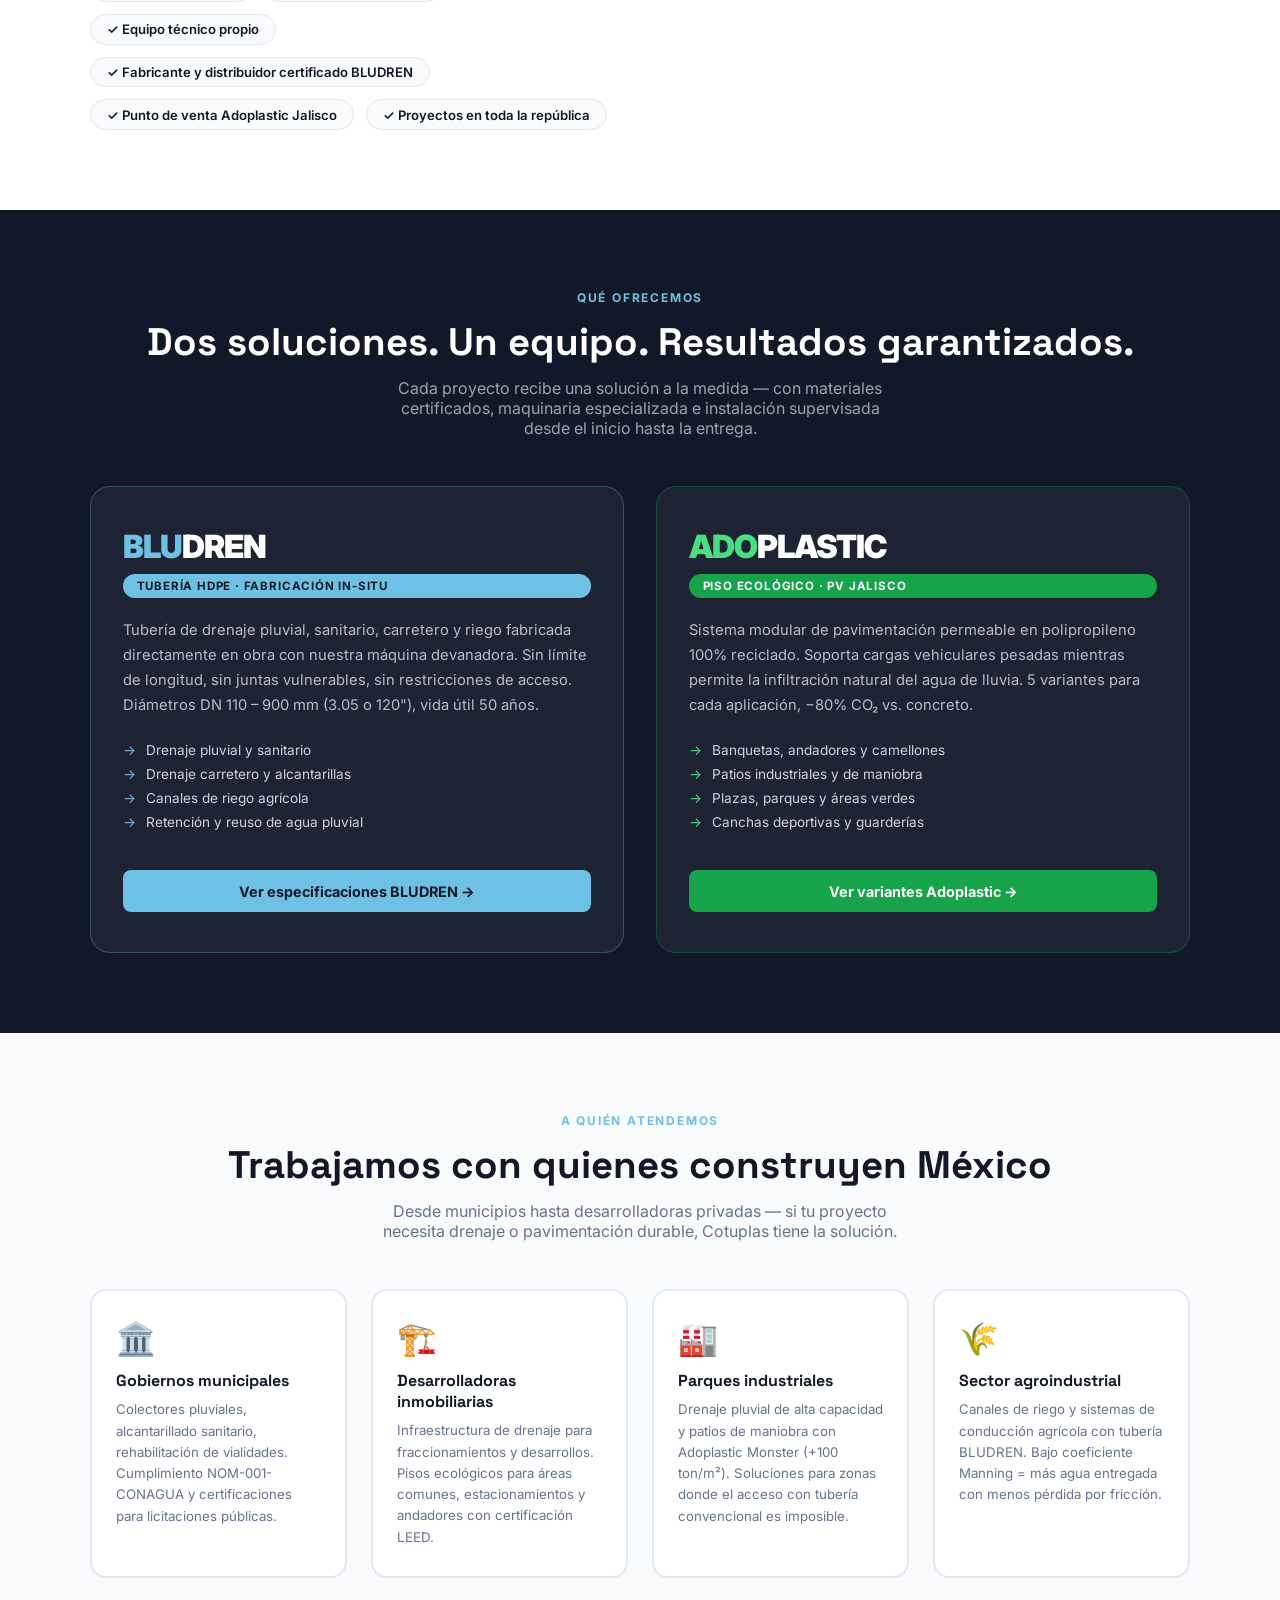
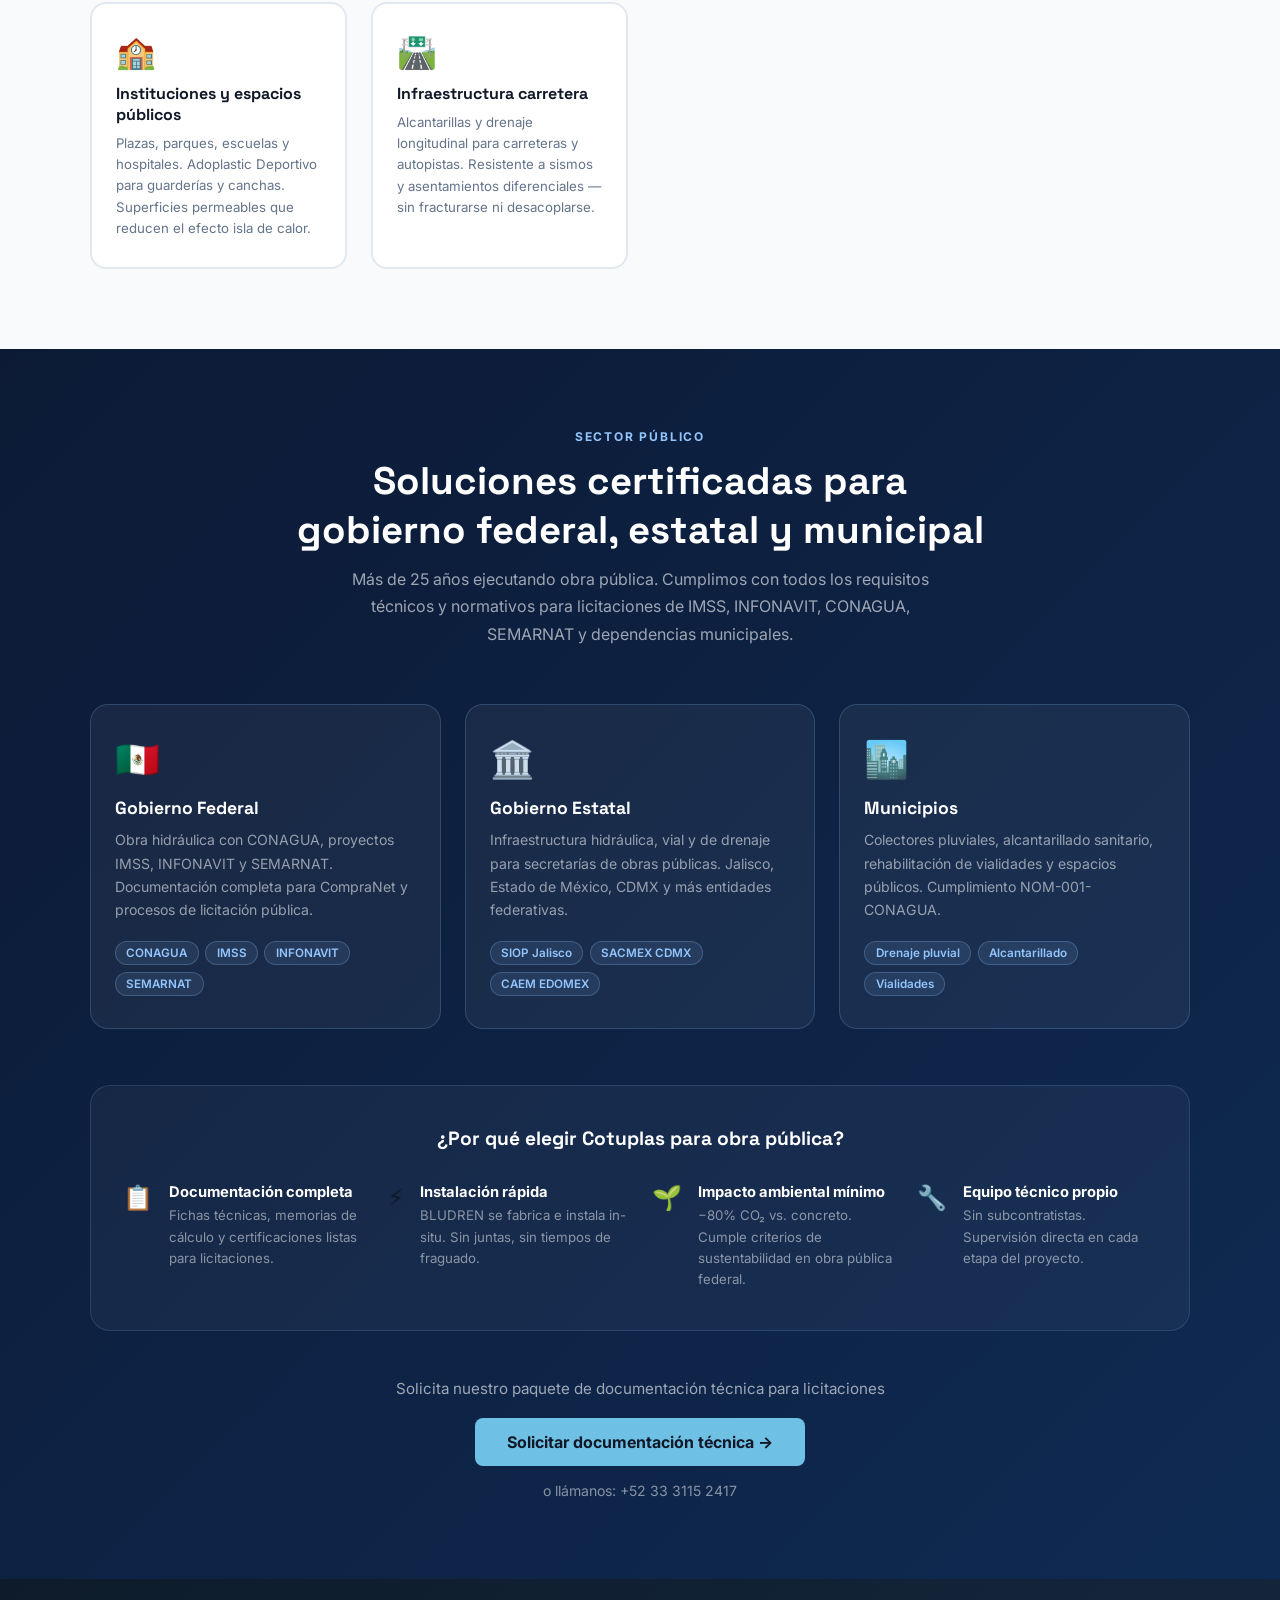
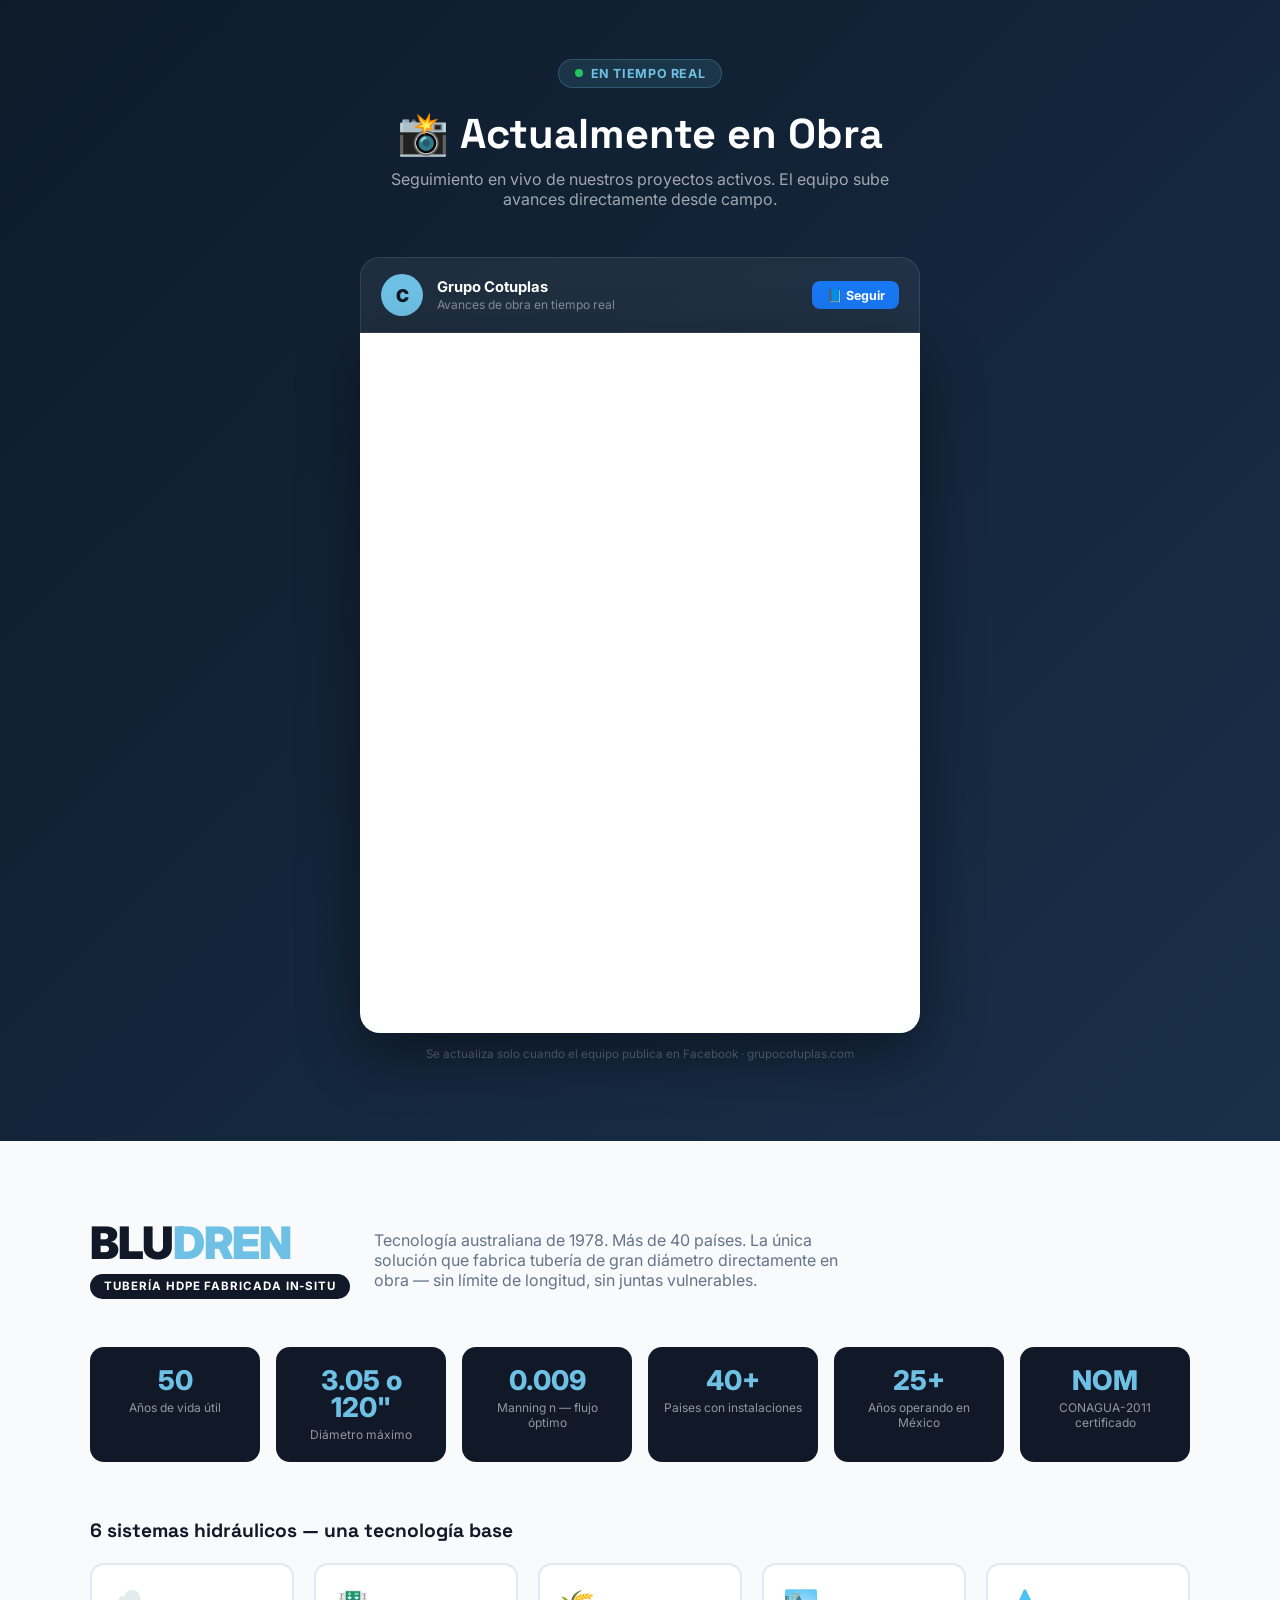
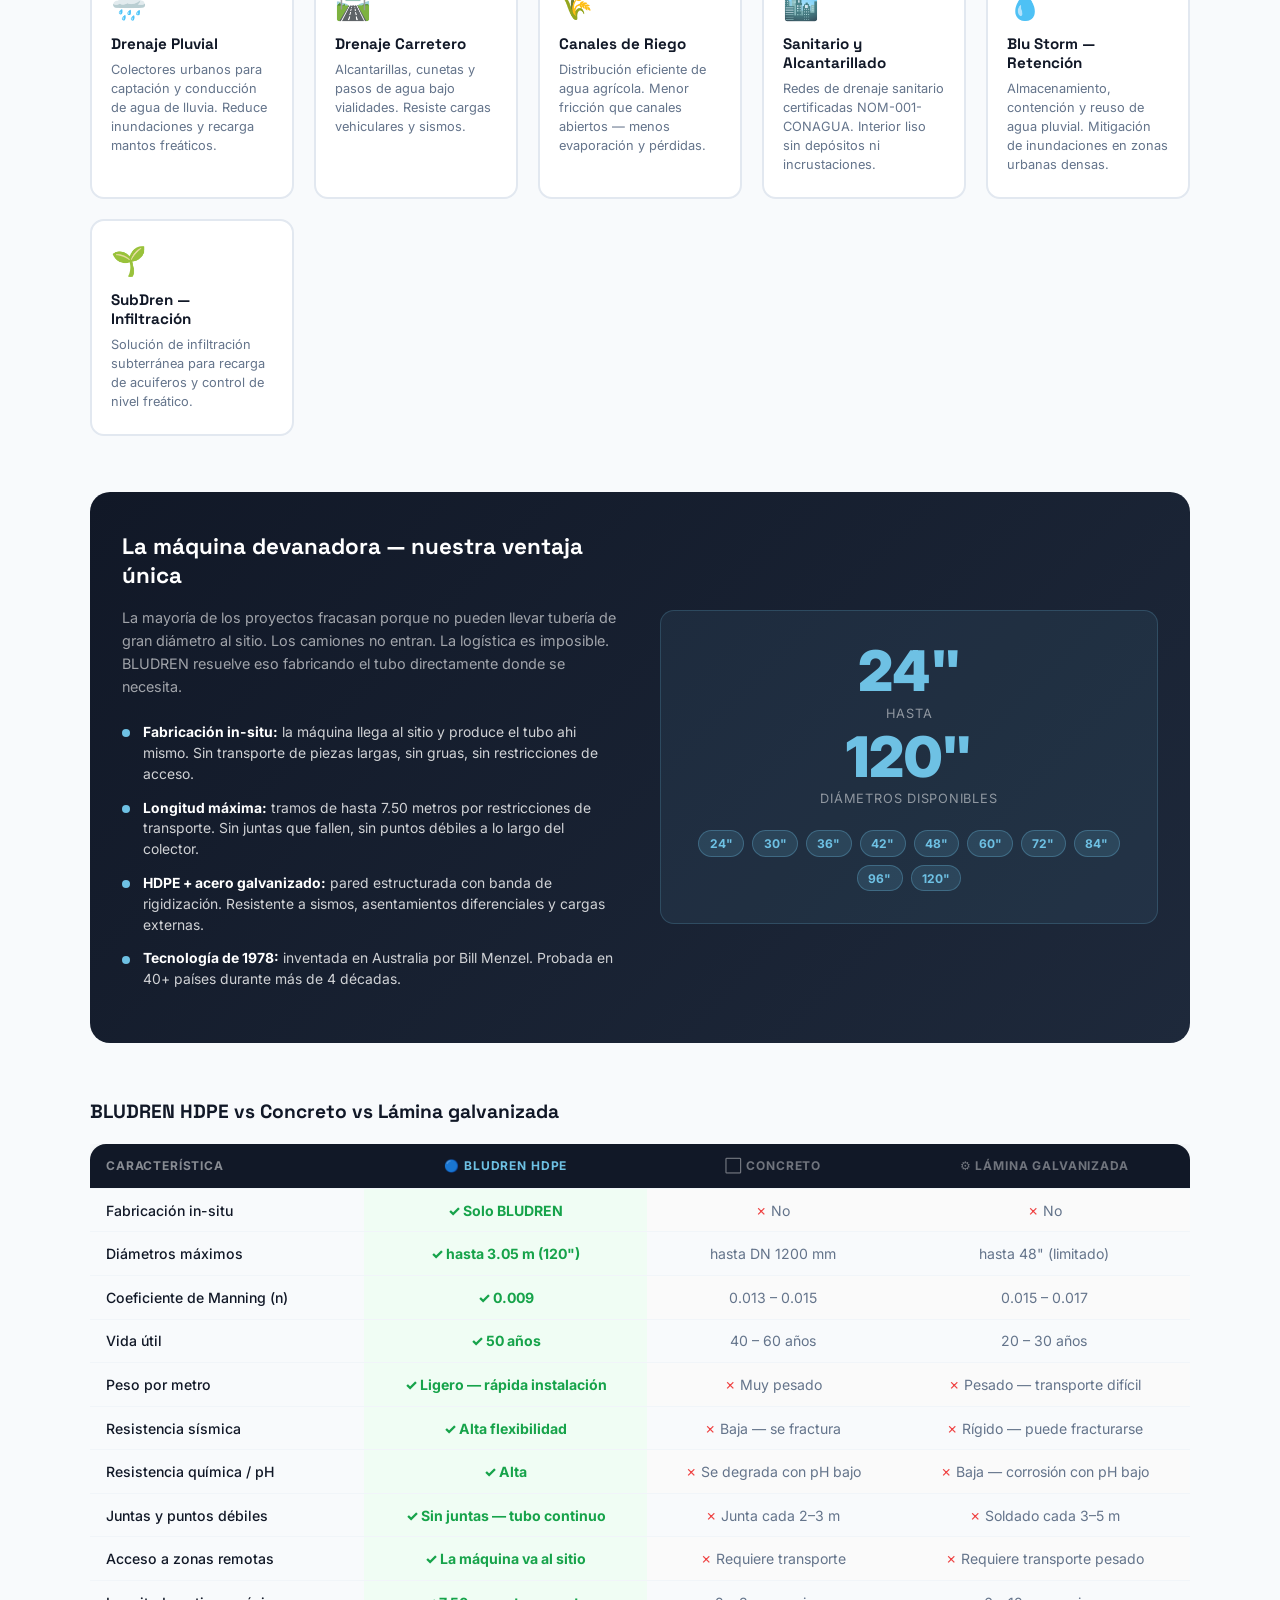
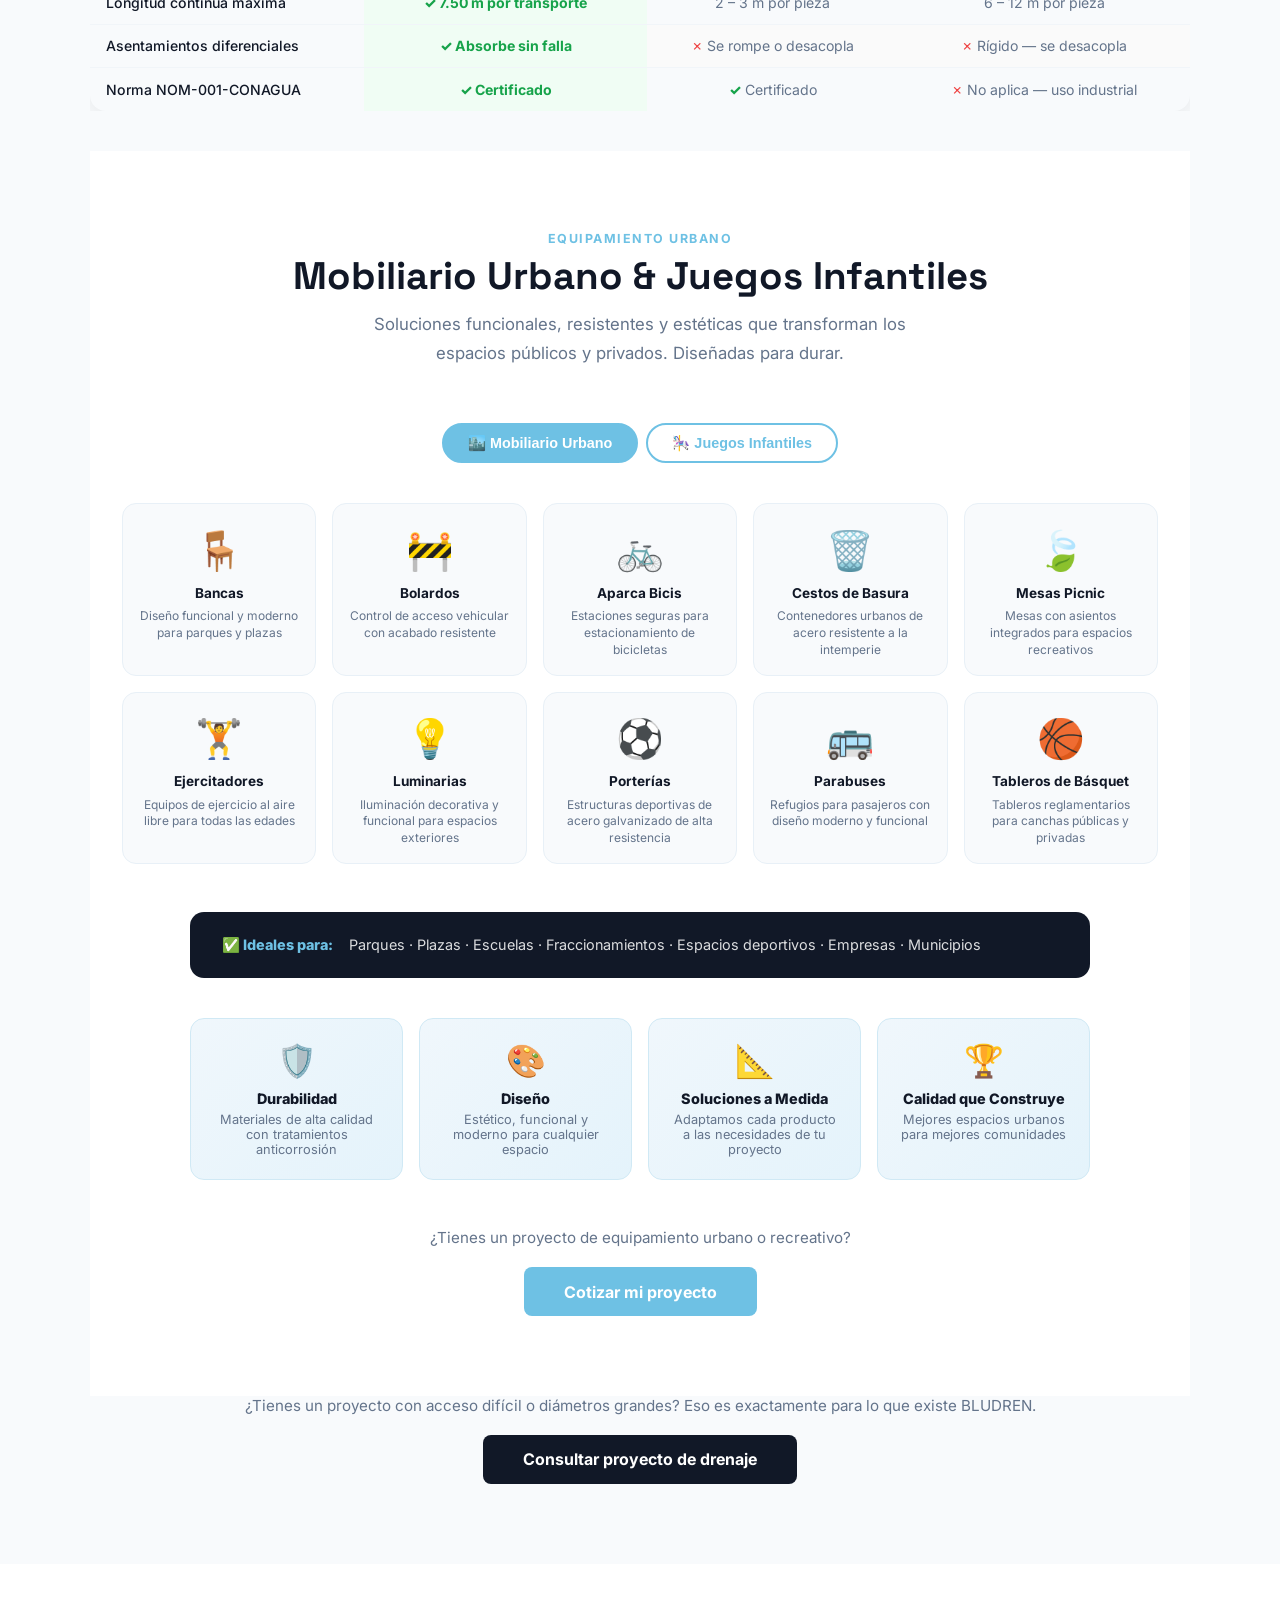
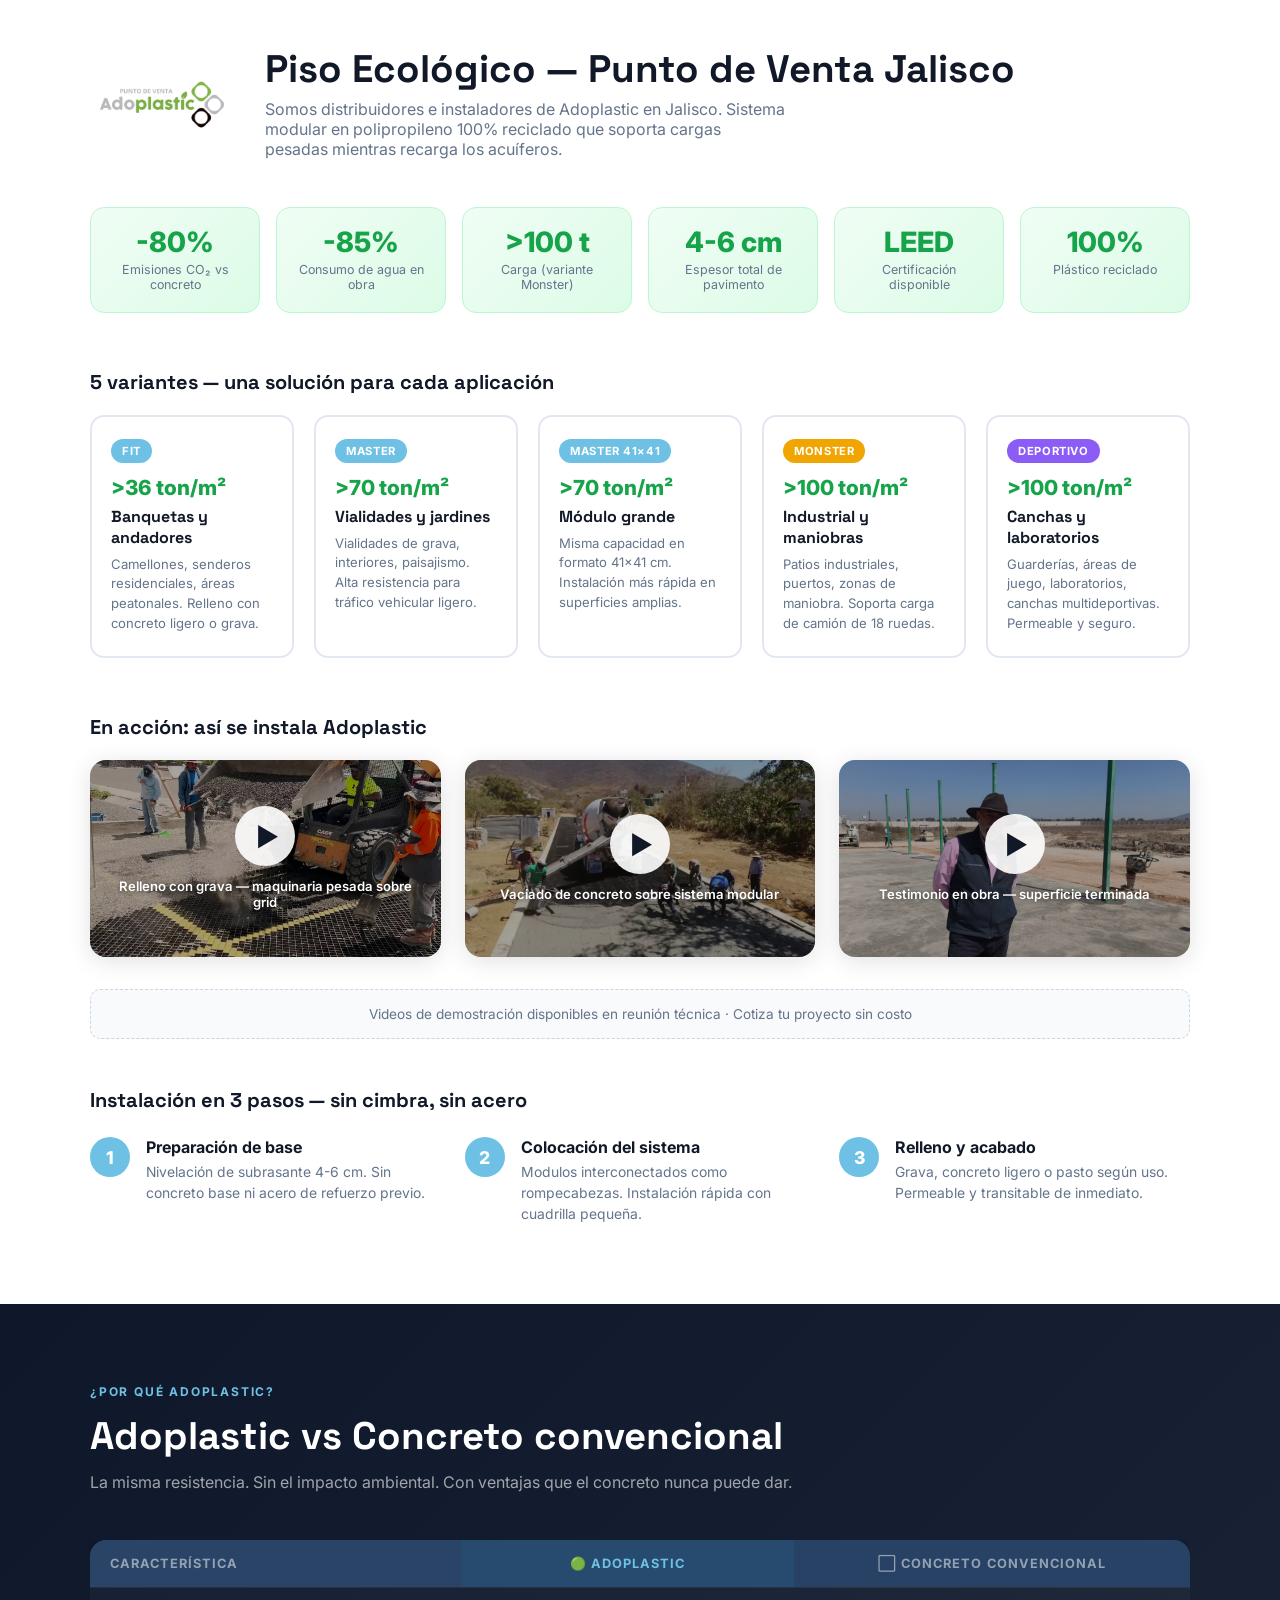
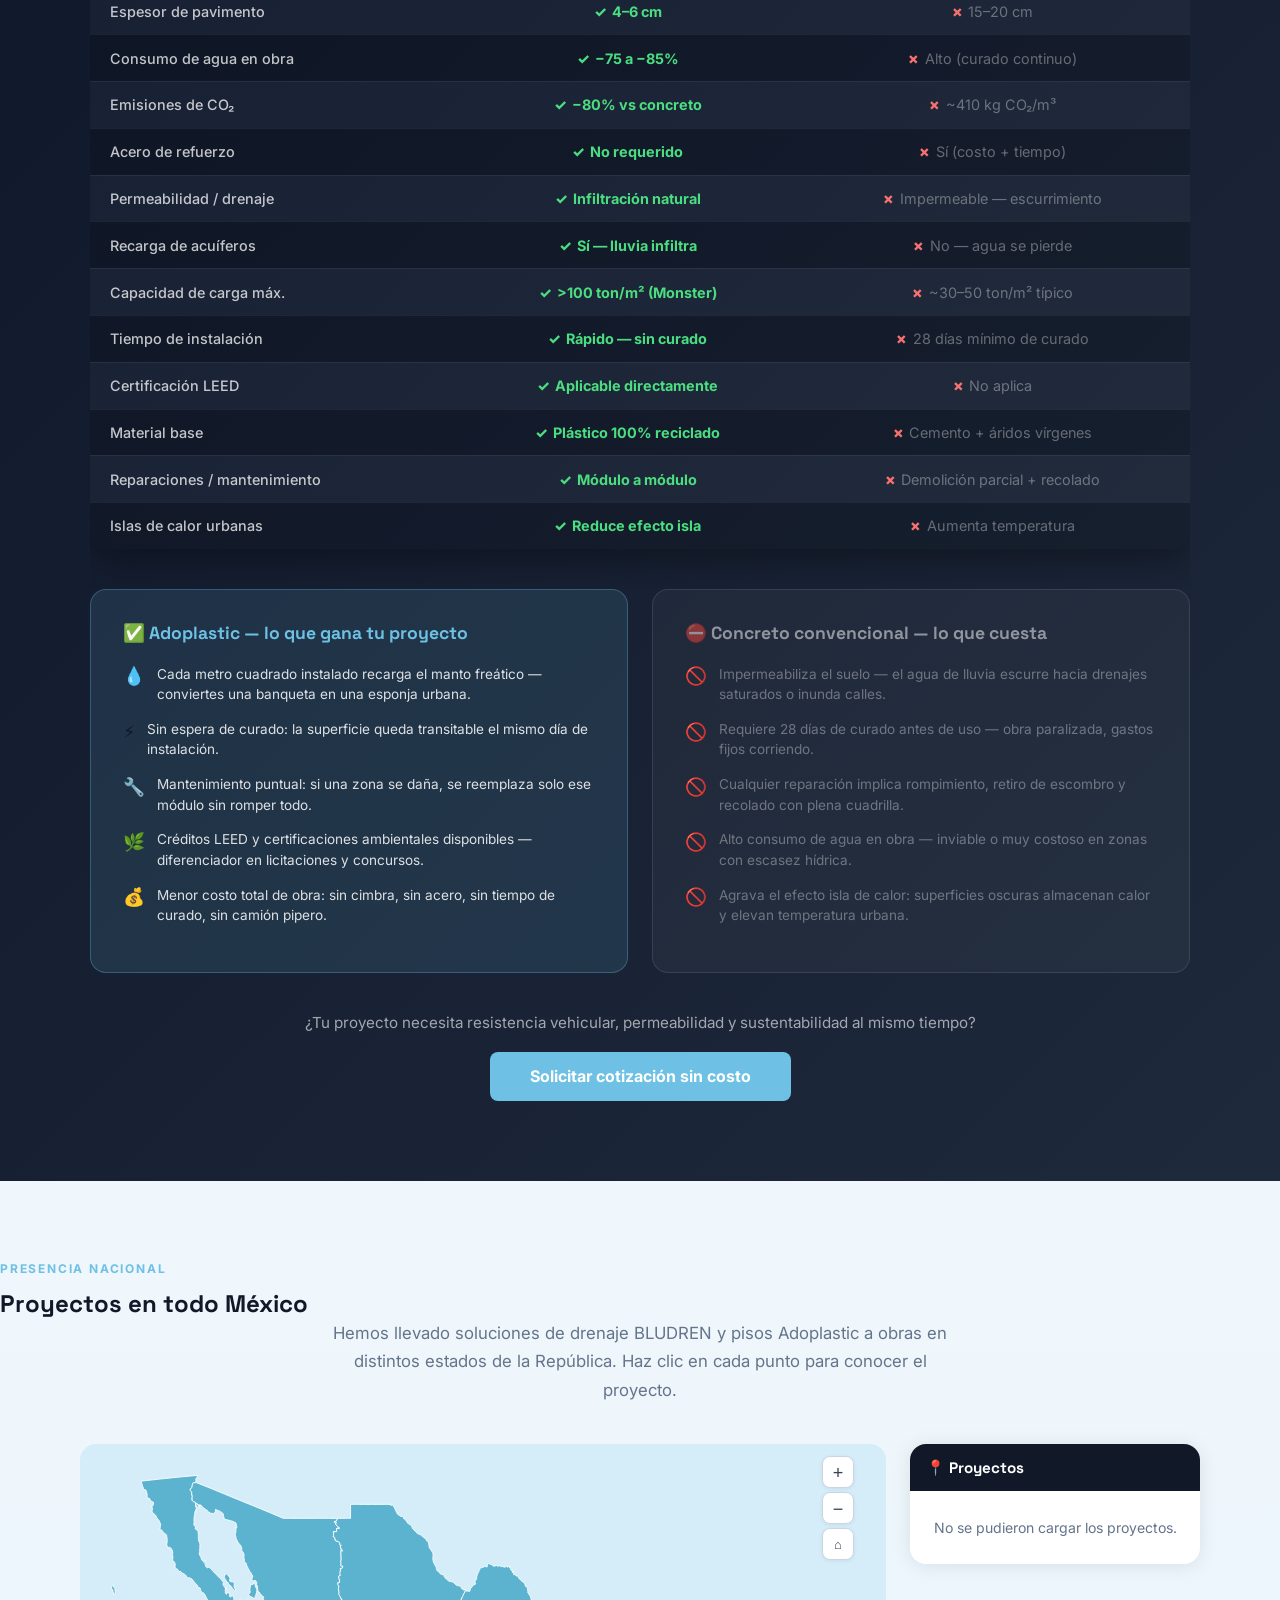
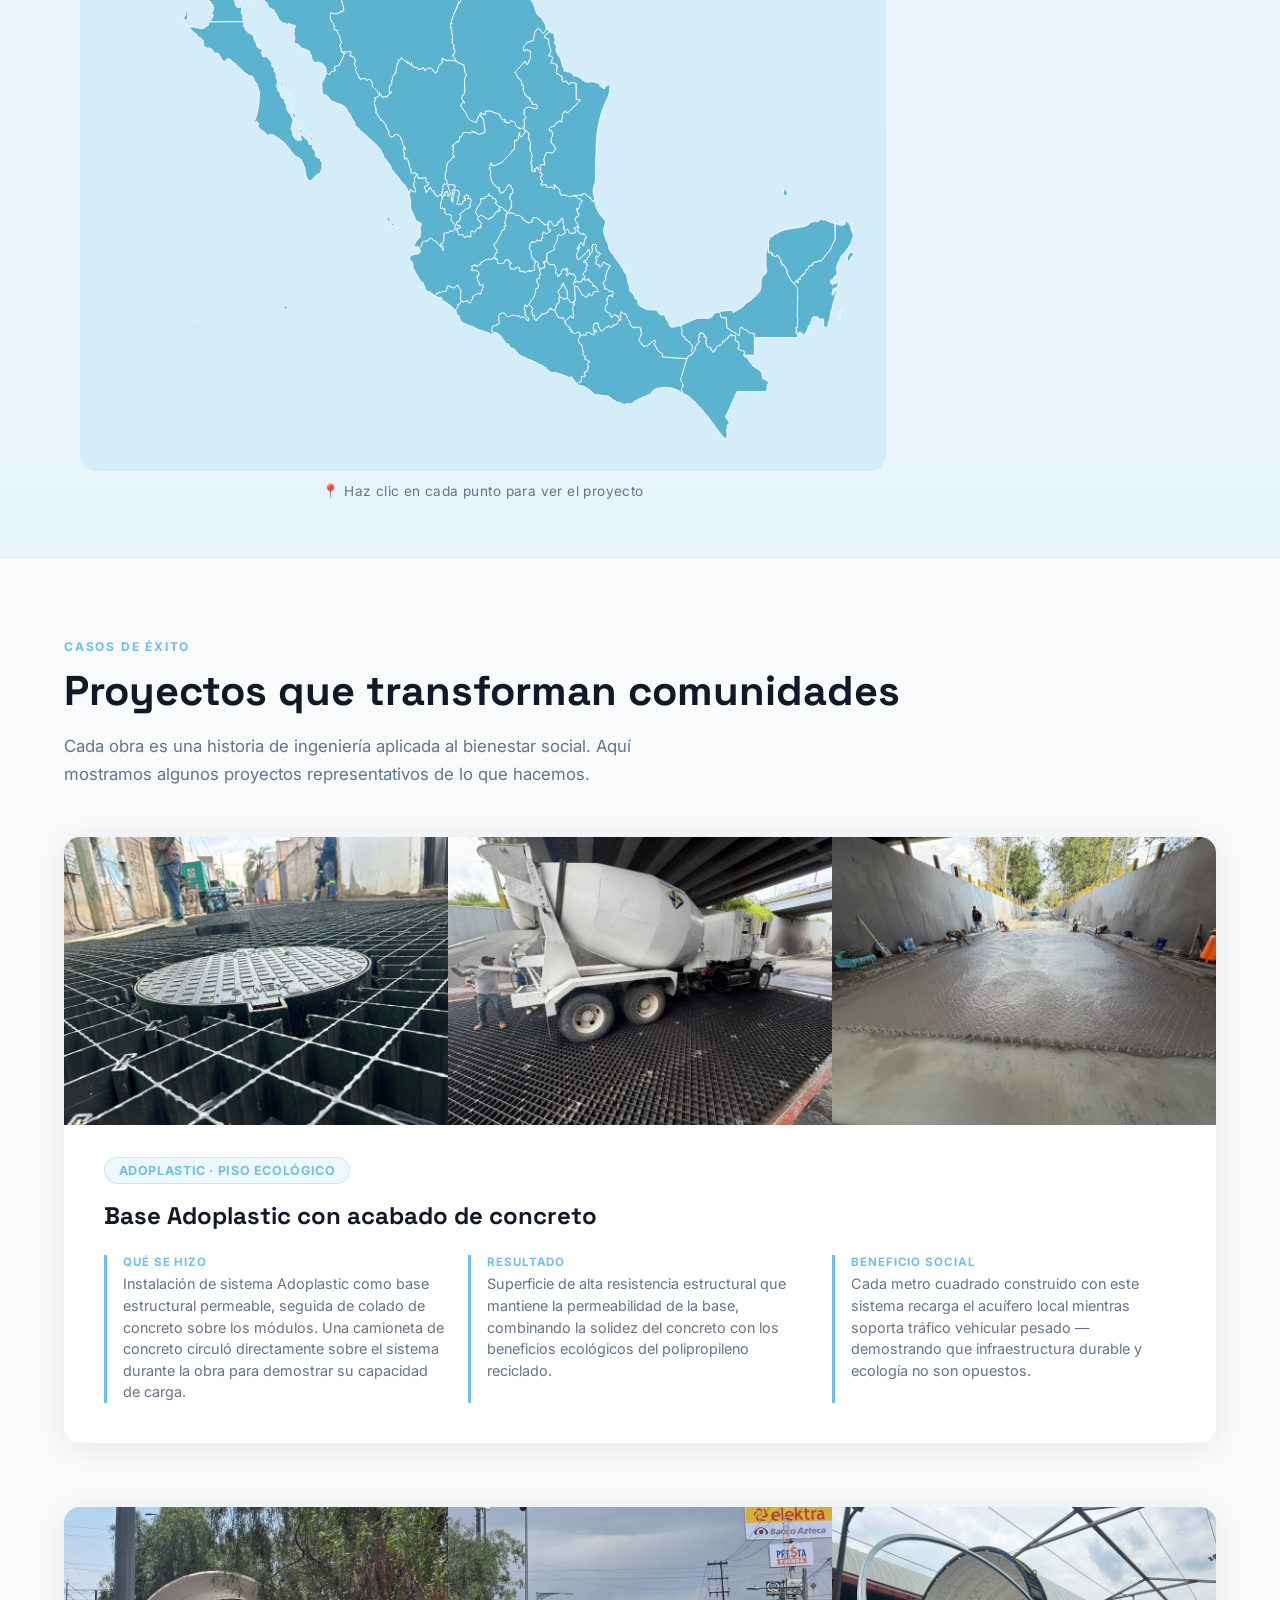
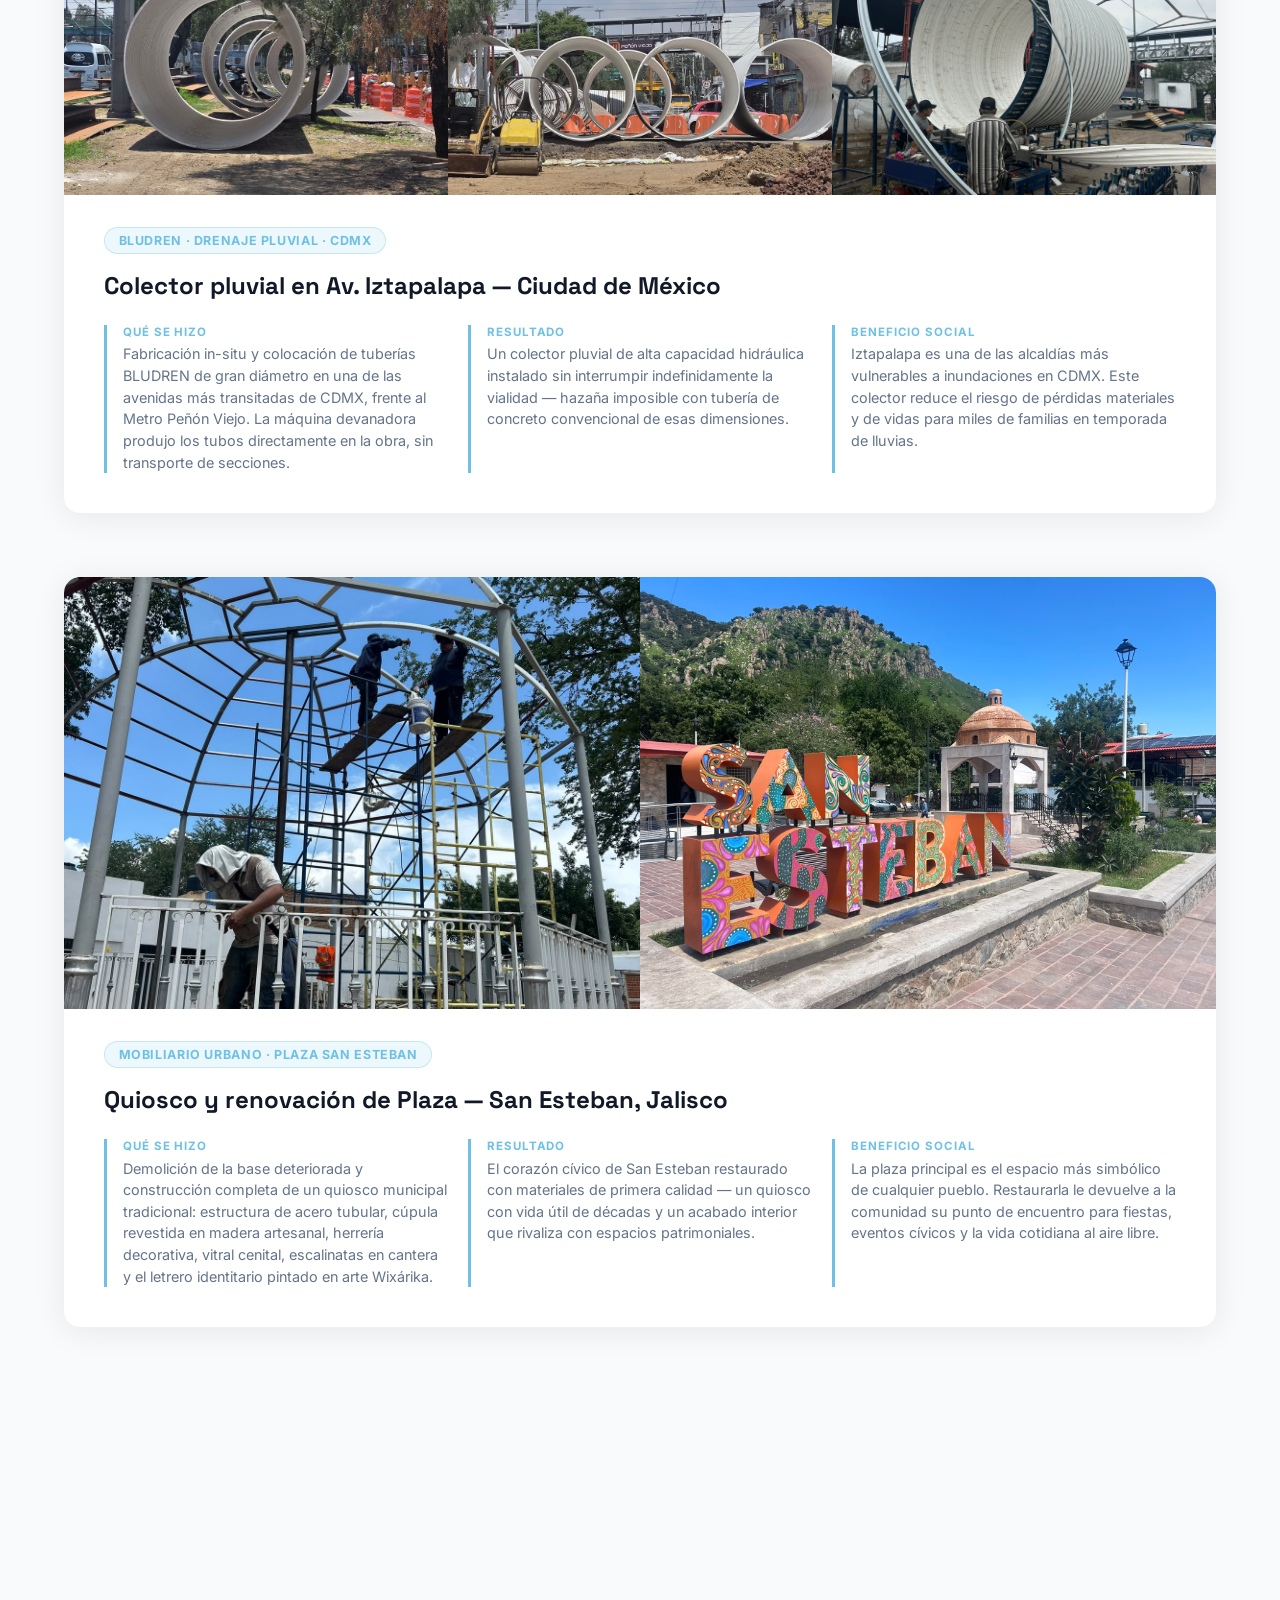
==== commit c65956ce: "Update index.html" ====
--- a/index.html
+++ b/index.html
@@ -1653,7 +1653,7 @@
 
       <iframe
         id="fb-iframe"
-        src="https://www.facebook.com/plugins/page.php?href=https%3A%2F%2Fwww.facebook.com%2Fprofile.php%3Fid%3D61553678730702&tabs=timeline&width=560&height=700&small_header=true&adapt_container_width=true&hide_cover=false&show_facepile=false&locale=es_LA"
+        src="https://www.facebook.com/plugins/page.php?href=https%3A%2F%2Fwww.facebook.com%2F61553678730702&tabs=timeline&width=560&height=700&small_header=true&adapt_container_width=true&hide_cover=false&show_facepile=false&locale=es_LA"
         width="560"
         height="700"
         style="border:none;display:block;width:100%;opacity:0;transition:opacity .6s;position:absolute;top:0;left:0;"
